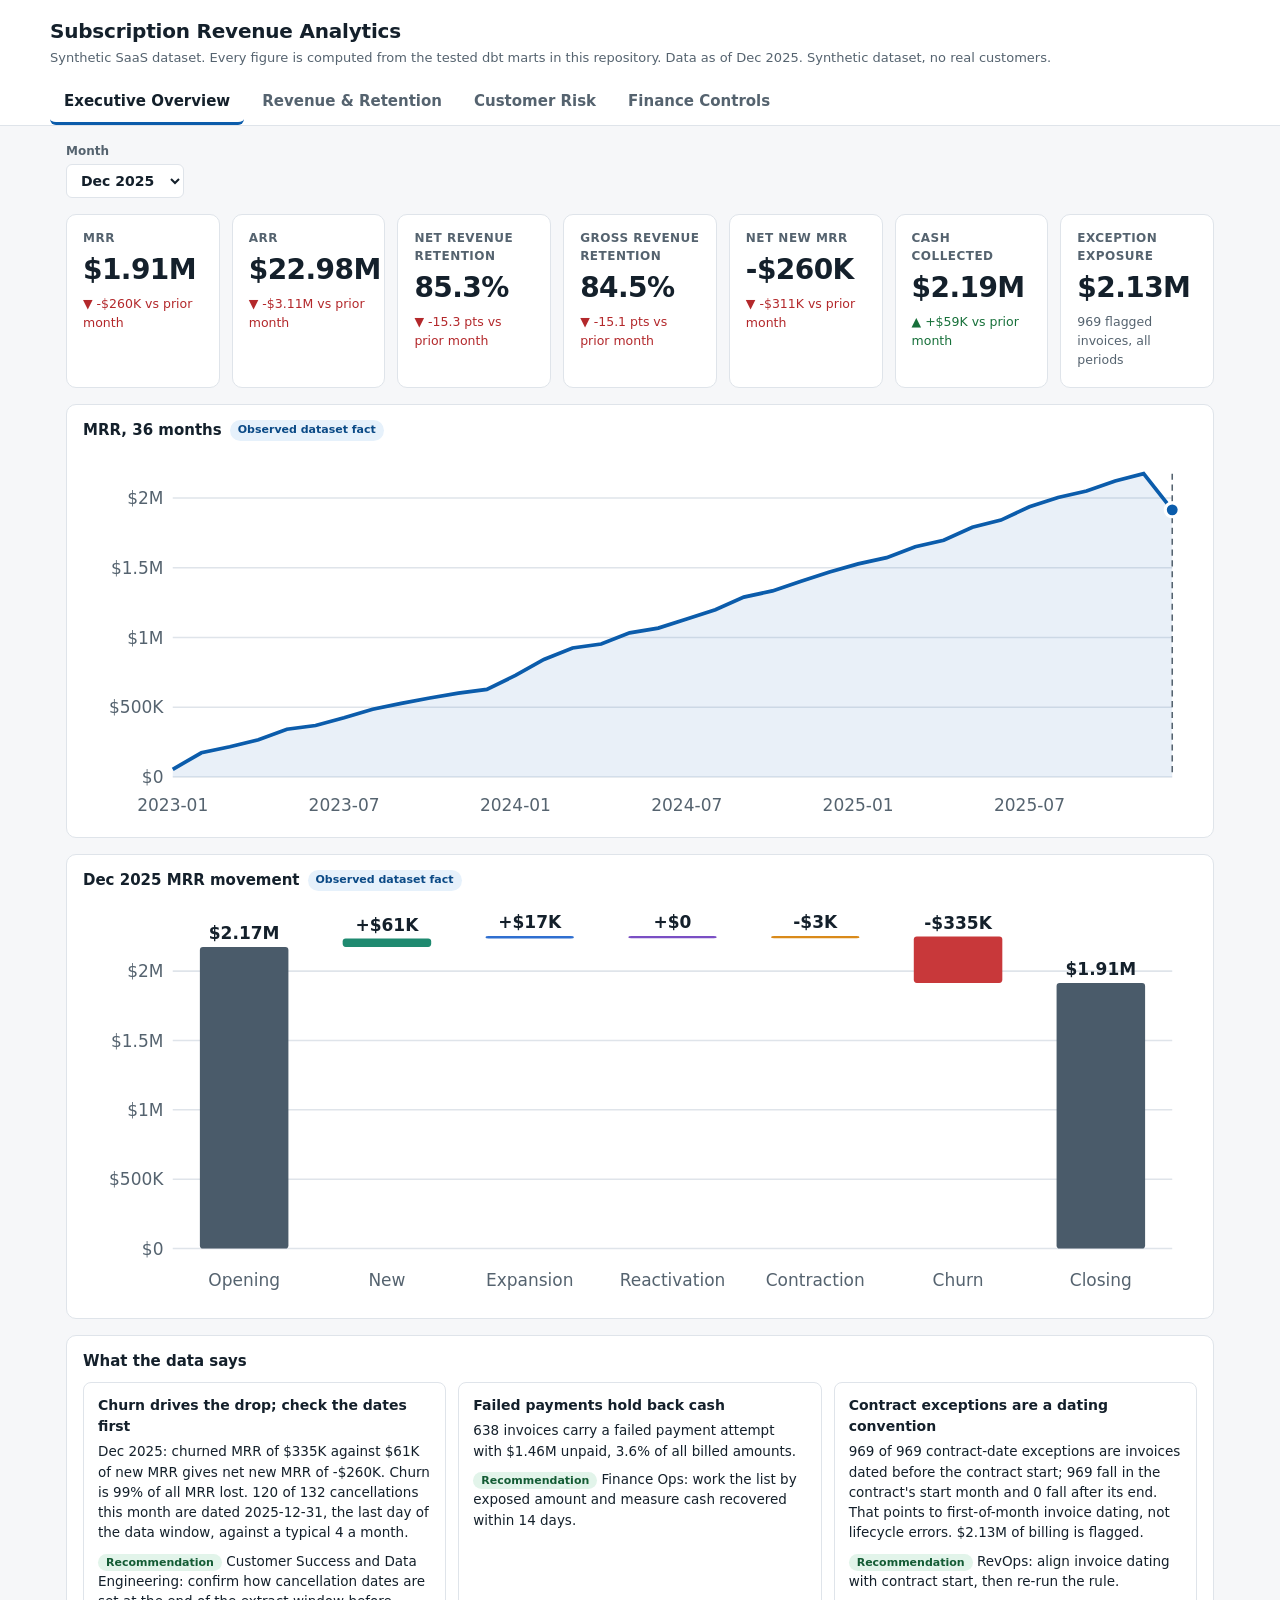
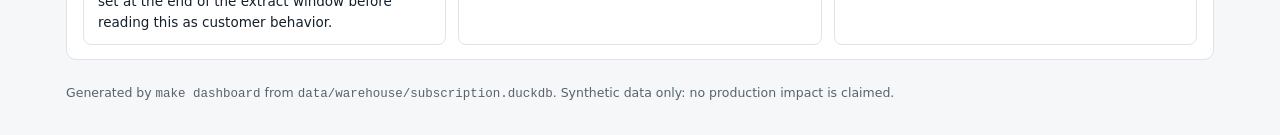
==== dashboard/index.html @ 6f4842e0 "Portfolio upgrade: verified dashboard, Excel workbook, typing, tests, README - Four-page offline das" ====
<!doctype html>
<html lang="en">
<head>
<meta charset="utf-8">
<meta name="viewport" content="width=device-width, initial-scale=1">
<title>Subscription Revenue Analytics Dashboard</title>
<meta name="description" content="Four-page revenue, retention, customer-risk and finance-controls dashboard built from tested dbt marts on a synthetic SaaS dataset.">
<style>:root {
  --bg: #f6f7f9; --panel: #ffffff; --ink: #14202b; --muted: #55636f; --line: #dfe4ea; --accent: #0b5cab;
  --c-new: #1f8a70; --c-exp: #2f6fd0; --c-react: #7a4fc4; --c-con: #d98a1a; --c-churn: #c8383a;
  --c-total: #4a5b6a; --c-heat: #0b5cab; --ok: #17703a; --bad: #b3282b;
  --fact-bg: #e6f1fb; --fact-fg: #0b4a86; --model-bg: #efe8fa; --model-fg: #4f2d94;
  --scn-bg: #fdf1dc; --scn-fg: #7a4b00; --rec-bg: #e2f4ea; --rec-fg: #135b34;
}
@media (prefers-color-scheme: dark) {
  :root:not([data-theme="light"]):not([data-theme="dark"]) {
    --bg: #0f151b; --panel: #172029; --ink: #e8eef4; --muted: #9fb0bf; --line: #2a3745; --accent: #6fb1f2;
    --c-new: #45c2a0; --c-exp: #6ea2f5; --c-react: #a98be6; --c-con: #f0b24f; --c-churn: #f2706f;
    --c-total: #8ea3b5; --c-heat: #6fb1f2; --ok: #55d08a; --bad: #ff8583;
    --fact-bg: #16324d; --fact-fg: #9cccf7; --model-bg: #2a2143; --model-fg: #c9b6f5;
    --scn-bg: #3b2e14; --scn-fg: #f3cf8a; --rec-bg: #163a29; --rec-fg: #93dfb4;
  }
}
:root[data-theme="dark"] {
    --bg: #0f151b; --panel: #172029; --ink: #e8eef4; --muted: #9fb0bf; --line: #2a3745; --accent: #6fb1f2;
    --c-new: #45c2a0; --c-exp: #6ea2f5; --c-react: #a98be6; --c-con: #f0b24f; --c-churn: #f2706f;
    --c-total: #8ea3b5; --c-heat: #6fb1f2; --ok: #55d08a; --bad: #ff8583;
    --fact-bg: #16324d; --fact-fg: #9cccf7; --model-bg: #2a2143; --model-fg: #c9b6f5;
    --scn-bg: #3b2e14; --scn-fg: #f3cf8a; --rec-bg: #163a29; --rec-fg: #93dfb4;
  }
* { box-sizing: border-box; }
html { color-scheme: light dark; }
body { margin: 0; background: var(--bg); color: var(--ink); font: 15px/1.5 system-ui, -apple-system, "Segoe UI", Roboto, sans-serif; }
header { background: var(--panel); border-bottom: 1px solid var(--line); padding: 16px 16px 0; }
.wrap { max-width: 1180px; margin: 0 auto; }
h1 { font-size: 20px; margin: 0 0 2px; letter-spacing: -0.01em; }
.sub { color: var(--muted); margin: 0 0 12px; font-size: 13px; }
[role="tablist"] { display: flex; gap: 4px; overflow-x: auto; }
[role="tab"] { border: 0; background: none; color: var(--muted); padding: 10px 14px; font: inherit; font-weight: 600; cursor: pointer; border-bottom: 3px solid transparent; white-space: nowrap; }
[role="tab"][aria-selected="true"] { color: var(--ink); border-bottom-color: var(--accent); }
[role="tab"]:hover { color: var(--ink); }
main { padding: 16px; max-width: 1180px; margin: 0 auto; display: grid; grid-template-columns: repeat(2, minmax(0, 1fr)); gap: 16px; align-items: start; }
main > .controls, main > .cards, main > .scope, main > .wide, main > .empty { grid-column: 1 / -1; }
.controls { display: flex; flex-wrap: wrap; gap: 12px 16px; align-items: end; }
label { display: flex; flex-direction: column; gap: 4px; font-size: 12px; font-weight: 600; color: var(--muted); }
select, input[type="search"], button { font: inherit; font-size: 14px; color: var(--ink); background: var(--panel); border: 1px solid var(--line); border-radius: 6px; padding: 7px 10px; }
button { cursor: pointer; }
button:disabled { opacity: 0.45; cursor: default; }
:focus-visible { outline: 3px solid var(--accent); outline-offset: 2px; }
.cards { display: grid; grid-template-columns: repeat(auto-fit, minmax(150px, 1fr)); gap: 12px; }
.card, .panel { background: var(--panel); border: 1px solid var(--line); border-radius: 10px; padding: 14px 16px; }
.card-label { font-size: 12px; font-weight: 600; color: var(--muted); text-transform: uppercase; letter-spacing: 0.04em; }
.card-value { font-size: 28px; font-weight: 700; letter-spacing: -0.02em; margin: 2px 0; }
.card-sub, .note, .scope { color: var(--muted); font-size: 12.5px; margin: 4px 0; }
.delta.up { color: var(--ok); } .delta.down { color: var(--bad); } .delta { font-size: 12.5px; }
.panel h2 { font-size: 15px; margin: 0 0 10px; display: flex; gap: 8px; align-items: center; flex-wrap: wrap; }
.tag { font-size: 11px; font-weight: 700; padding: 2px 8px; border-radius: 999px; white-space: nowrap; }
.tag-fact { background: var(--fact-bg); color: var(--fact-fg); } .tag-model { background: var(--model-bg); color: var(--model-fg); }
.tag-scenario { background: var(--scn-bg); color: var(--scn-fg); } .tag-rec { background: var(--rec-bg); color: var(--rec-fg); }
.chart { width: 100%; height: auto; display: block; }
.grid { stroke: var(--line); stroke-width: 1; } .axis { fill: var(--muted); font-size: 11px; } .barlabel { fill: var(--ink); font-size: 11px; font-weight: 600; }
.line { fill: none; stroke: var(--accent); stroke-width: 2.4; } .area { fill: var(--accent); opacity: 0.09; } .marker { stroke: var(--muted); stroke-dasharray: 4 3; }
.dot { fill: var(--accent); stroke: var(--panel); stroke-width: 2; } .hit { fill: transparent; } .zero { stroke: var(--ink); stroke-width: 1; }
.band { fill: var(--accent); opacity: 0.1; } .diag { stroke: var(--muted); stroke-dasharray: 5 4; } .cal { fill: var(--c-model, var(--accent)); stroke: var(--panel); stroke-width: 1.5; }
.legend { display: flex; flex-wrap: wrap; gap: 6px 16px; font-size: 12.5px; color: var(--muted); margin-top: 6px; }
.legend i { display: inline-block; width: 11px; height: 11px; border-radius: 2px; margin-right: 6px; vertical-align: -1px; }
.callouts { display: grid; grid-template-columns: repeat(auto-fit, minmax(240px, 1fr)); gap: 12px; }
.callout { border: 1px solid var(--line); border-radius: 8px; padding: 12px 14px; font-size: 13.5px; } .callout h3 { margin: 0 0 4px; font-size: 14px; } .callout p { margin: 0 0 8px; }
.table-wrap { overflow-x: auto; }
table { border-collapse: collapse; width: 100%; font-size: 13px; }
th, td { padding: 7px 10px; border-bottom: 1px solid var(--line); text-align: left; white-space: nowrap; }
th { font-size: 12px; color: var(--muted); font-weight: 600; } .num { text-align: right; font-variant-numeric: tabular-nums; }
.link { background: none; border: 0; padding: 0; color: var(--accent); text-decoration: underline; cursor: pointer; font-size: inherit; }
.seg { display: inline-flex; gap: 4px; } .pill { padding: 3px 10px; border-radius: 999px; font-size: 12px; } .pill.on { background: var(--accent); color: var(--panel); border-color: var(--accent); }
.pager { display: flex; gap: 12px; align-items: center; margin-top: 10px; font-size: 13px; color: var(--muted); }
.ok { color: var(--ok); font-weight: 600; } .bad { color: var(--bad); font-weight: 600; }
.empty { padding: 28px; text-align: center; color: var(--muted); border: 1px dashed var(--line); border-radius: 10px; }
.range { min-width: 240px; } .range input { width: 100%; }
.drawer { position: fixed; inset: 0; background: rgba(10, 15, 20, 0.5); display: flex; justify-content: flex-end; z-index: 10; }
.drawer-body { width: min(460px, 100%); background: var(--panel); padding: 20px; overflow-y: auto; }
.drawer dl { display: grid; grid-template-columns: 1fr 1.2fr; gap: 6px 12px; font-size: 13px; } .drawer dt { color: var(--muted); } .drawer dd { margin: 0; font-variant-numeric: tabular-nums; }
.close { float: right; }
footer { max-width: 1180px; margin: 0 auto; padding: 8px 16px 32px; color: var(--muted); font-size: 12.5px; }
@media (max-width: 760px) { main { grid-template-columns: minmax(0, 1fr); padding: 12px 16px; } .card-value { font-size: 24px; } }
:root[data-theme="light"] { color-scheme: light; }
:root[data-theme="dark"] { color-scheme: dark; }
</style>
</head>
<body>
<header><div class="wrap">
  <h1>Subscription Revenue Analytics</h1>
  <p class="sub">Synthetic SaaS dataset. Every figure is computed from the tested dbt marts in this repository. <span id="status"></span></p>
  <div id="tabs" role="tablist" aria-label="Dashboard pages"></div>
</div></header>
<main id="view" role="tabpanel"></main>
<footer>Generated by <code>make dashboard</code> from <code>data/warehouse/subscription.duckdb</code>. Synthetic data only: no production impact is claimed.</footer>
<script>window.PAYLOAD = {"meta":{"synthetic":true,"months":["2023-01","2023-02","2023-03","2023-04","2023-05","2023-06","2023-07","2023-08","2023-09","2023-10","2023-11","2023-12","2024-01","2024-02","2024-03","2024-04","2024-05","2024-06","2024-07","2024-08","2024-09","2024-10","2024-11","2024-12","2025-01","2025-02","2025-03","2025-04","2025-05","2025-06","2025-07","2025-08","2025-09","2025-10","2025-11","2025-12"],"latest_month":"2025-12","source_invoices":17348,"cancellation_boundary":{"last_day":"2025-12-31","month_cancellations":132,"last_day_cancellations":120,"typical_month_cancellations":4.0},"risk_model":"logistic_regression","risk_threshold":0.04,"model_metrics":{"roc_auc":0.6329811086454105,"pr_auc":0.030602205661350516,"brier_score":0.01861282135010519},"economics":{"contact_cost":35.0,"retained_margin":6000.0,"success_rate":0.18},"split":{"train_end":"2024-06-30","calibration_end":"2024-12-31","test_rows":3057,"calibration_rows":1587}},"kpi":[{"ym":"2023-01","opening_mrr":0.0,"new_mrr":54743.25,"expansion_mrr":0.0,"contraction_mrr":0.0,"churned_mrr":0.0,"reactivation_mrr":0.0,"net_new_mrr":54743.25,"closing_mrr":54743.25,"arr":656919.0,"grr":null,"nrr":null,"reconciliation_difference":0.0},{"ym":"2023-02","opening_mrr":54743.25,"new_mrr":118635.15,"expansion_mrr":0.0,"contraction_mrr":0.0,"churned_mrr":0.0,"reactivation_mrr":0.0,"net_new_mrr":118635.15,"closing_mrr":173378.4,"arr":2080540.8,"grr":1.0,"nrr":1.0,"reconciliation_difference":0.0},{"ym":"2023-03","opening_mrr":173378.4,"new_mrr":47009.6,"expansion_mrr":3095.61,"contraction_mrr":6816.75,"churned_mrr":0.0,"reactivation_mrr":0.0,"net_new_mrr":43288.46,"closing_mrr":216666.86,"arr":2600002.32,"grr":0.960683,"nrr":0.978537,"reconciliation_difference":0.0},{"ym":"2023-04","opening_mrr":216666.86,"new_mrr":50077.45,"expansion_mrr":411.12,"contraction_mrr":395.0,"churned_mrr":0.0,"reactivation_mrr":0.0,"net_new_mrr":50093.57,"closing_mrr":266760.43,"arr":3201125.16,"grr":0.998177,"nrr":1.000074,"reconciliation_difference":0.0},{"ym":"2023-05","opening_mrr":266760.43,"new_mrr":72664.85,"expansion_mrr":3078.61,"contraction_mrr":419.69,"churned_mrr":0.0,"reactivation_mrr":0.0,"net_new_mrr":75323.77,"closing_mrr":342084.2,"arr":4105010.4,"grr":0.998427,"nrr":1.009967,"reconciliation_difference":0.0},{"ym":"2023-06","opening_mrr":342084.2,"new_mrr":27209.25,"expansion_mrr":2553.51,"contraction_mrr":3006.3,"churned_mrr":0.0,"reactivation_mrr":0.0,"net_new_mrr":26756.46,"closing_mrr":368840.66,"arr":4426087.92,"grr":0.991212,"nrr":0.998676,"reconciliation_difference":0.0},{"ym":"2023-07","opening_mrr":368840.66,"new_mrr":52774.5,"expansion_mrr":2057.82,"contraction_mrr":140.4,"churned_mrr":0.0,"reactivation_mrr":0.0,"net_new_mrr":54691.92,"closing_mrr":423532.58,"arr":5082390.96,"grr":0.999619,"nrr":1.005199,"reconciliation_difference":0.0},{"ym":"2023-08","opening_mrr":423532.58,"new_mrr":56215.35,"expansion_mrr":5783.11,"contraction_mrr":429.35,"churned_mrr":0.0,"reactivation_mrr":0.0,"net_new_mrr":61569.11,"closing_mrr":485101.69,"arr":5821220.28,"grr":0.998986,"nrr":1.012641,"reconciliation_difference":0.0},{"ym":"2023-09","opening_mrr":485101.69,"new_mrr":35537.1,"expansion_mrr":7827.86,"contraction_mrr":1142.74,"churned_mrr":0.0,"reactivation_mrr":0.0,"net_new_mrr":42222.22,"closing_mrr":527323.91,"arr":6327886.92,"grr":0.997644,"nrr":1.013781,"reconciliation_difference":0.0},{"ym":"2023-10","opening_mrr":527323.91,"new_mrr":47480.75,"expansion_mrr":1951.58,"contraction_mrr":1425.56,"churned_mrr":9650.25,"reactivation_mrr":0.0,"net_new_mrr":38356.52,"closing_mrr":565680.43,"arr":6788165.16,"grr":0.978996,"nrr":0.982697,"reconciliation_difference":0.0},{"ym":"2023-11","opening_mrr":565680.43,"new_mrr":30726.1,"expansion_mrr":6587.46,"contraction_mrr":543.2,"churned_mrr":1317.05,"reactivation_mrr":0.0,"net_new_mrr":35453.31,"closing_mrr":601133.74,"arr":7213604.88,"grr":0.996711,"nrr":1.008357,"reconciliation_difference":0.0},{"ym":"2023-12","opening_mrr":601133.74,"new_mrr":31257.35,"expansion_mrr":2411.9,"contraction_mrr":6253.41,"churned_mrr":1069.46,"reactivation_mrr":0.0,"net_new_mrr":26346.38,"closing_mrr":627480.12,"arr":7529761.44,"grr":0.987818,"nrr":0.99183,"reconciliation_difference":0.0},{"ym":"2024-01","opening_mrr":627480.12,"new_mrr":93401.1,"expansion_mrr":8787.75,"contraction_mrr":1363.3,"churned_mrr":312.0,"reactivation_mrr":0.0,"net_new_mrr":100513.55,"closing_mrr":727993.67,"arr":8735924.04,"grr":0.99733,"nrr":1.011335,"reconciliation_difference":0.0},{"ym":"2024-02","opening_mrr":727993.67,"new_mrr":107864.25,"expansion_mrr":19056.18,"contraction_mrr":1274.28,"churned_mrr":11658.79,"reactivation_mrr":0.0,"net_new_mrr":113987.36,"closing_mrr":841981.03,"arr":10103772.36,"grr":0.982235,"nrr":1.008411,"reconciliation_difference":0.0},{"ym":"2024-03","opening_mrr":841981.03,"new_mrr":69258.75,"expansion_mrr":15330.56,"contraction_mrr":796.0,"churned_mrr":1477.3,"reactivation_mrr":0.0,"net_new_mrr":82316.01,"closing_mrr":924297.04,"arr":11091564.48,"grr":0.9973,"nrr":1.015508,"reconciliation_difference":0.0},{"ym":"2024-04","opening_mrr":924297.04,"new_mrr":33936.8,"expansion_mrr":5425.44,"contraction_mrr":355.87,"churned_mrr":10812.28,"reactivation_mrr":0.0,"net_new_mrr":28194.09,"closing_mrr":952491.13,"arr":11429893.56,"grr":0.987917,"nrr":0.993787,"reconciliation_difference":0.0},{"ym":"2024-05","opening_mrr":952491.13,"new_mrr":77610.7,"expansion_mrr":10429.95,"contraction_mrr":5574.14,"churned_mrr":2004.18,"reactivation_mrr":0.0,"net_new_mrr":80462.33,"closing_mrr":1032953.46,"arr":12395441.52,"grr":0.992044,"nrr":1.002994,"reconciliation_difference":0.0},{"ym":"2024-06","opening_mrr":1032953.46,"new_mrr":37197.75,"expansion_mrr":11741.02,"contraction_mrr":3628.45,"churned_mrr":11506.36,"reactivation_mrr":0.0,"net_new_mrr":33803.96,"closing_mrr":1066757.42,"arr":12801089.04,"grr":0.985348,"nrr":0.996714,"reconciliation_difference":0.0},{"ym":"2024-07","opening_mrr":1066757.42,"new_mrr":52267.5,"expansion_mrr":17411.98,"contraction_mrr":1126.49,"churned_mrr":3535.28,"reactivation_mrr":0.0,"net_new_mrr":65017.71,"closing_mrr":1131775.13,"arr":13581301.56,"grr":0.99563,"nrr":1.011952,"reconciliation_difference":0.0},{"ym":"2024-08","opening_mrr":1131775.13,"new_mrr":60384.9,"expansion_mrr":13292.52,"contraction_mrr":3230.4,"churned_mrr":3472.04,"reactivation_mrr":0.0,"net_new_mrr":66974.98,"closing_mrr":1198750.11,"arr":14385001.32,"grr":0.994078,"nrr":1.005823,"reconciliation_difference":0.0},{"ym":"2024-09","opening_mrr":1198750.11,"new_mrr":98271.45,"expansion_mrr":10149.75,"contraction_mrr":888.02,"churned_mrr":16981.0,"reactivation_mrr":0.0,"net_new_mrr":90552.18,"closing_mrr":1289302.29,"arr":15471627.48,"grr":0.985094,"nrr":0.993561,"reconciliation_difference":0.0},{"ym":"2024-10","opening_mrr":1289302.29,"new_mrr":58308.4,"expansion_mrr":6260.31,"contraction_mrr":9908.58,"churned_mrr":10929.55,"reactivation_mrr":0.0,"net_new_mrr":43730.58,"closing_mrr":1333032.87,"arr":15996394.44,"grr":0.983838,"nrr":0.988693,"reconciliation_difference":0.0},{"ym":"2024-11","opening_mrr":1333032.87,"new_mrr":82906.15,"expansion_mrr":13303.77,"contraction_mrr":9213.88,"churned_mrr":17293.67,"reactivation_mrr":0.0,"net_new_mrr":69702.37,"closing_mrr":1402735.24,"arr":16832822.88,"grr":0.980115,"nrr":0.990095,"reconciliation_difference":0.0},{"ym":"2024-12","opening_mrr":1402735.24,"new_mrr":80551.55,"expansion_mrr":16453.11,"contraction_mrr":5875.23,"churned_mrr":25265.93,"reactivation_mrr":0.0,"net_new_mrr":65863.5,"closing_mrr":1468598.74,"arr":17623184.88,"grr":0.9778,"nrr":0.989529,"reconciliation_difference":0.0},{"ym":"2025-01","opening_mrr":1468598.74,"new_mrr":56336.2,"expansion_mrr":15162.06,"contraction_mrr":6679.55,"churned_mrr":5658.81,"reactivation_mrr":0.0,"net_new_mrr":59159.9,"closing_mrr":1527758.64,"arr":18333103.68,"grr":0.991599,"nrr":1.001923,"reconciliation_difference":0.0},{"ym":"2025-02","opening_mrr":1527758.64,"new_mrr":34956.05,"expansion_mrr":18253.12,"contraction_mrr":6950.77,"churned_mrr":2561.94,"reactivation_mrr":0.0,"net_new_mrr":43696.46,"closing_mrr":1571455.1,"arr":18857461.2,"grr":0.993773,"nrr":1.005721,"reconciliation_difference":0.0},{"ym":"2025-03","opening_mrr":1571455.1,"new_mrr":65008.8,"expansion_mrr":22016.02,"contraction_mrr":389.48,"churned_mrr":7630.73,"reactivation_mrr":0.0,"net_new_mrr":79004.61,"closing_mrr":1650459.71,"arr":19805516.52,"grr":0.994896,"nrr":1.008906,"reconciliation_difference":0.0},{"ym":"2025-04","opening_mrr":1650459.71,"new_mrr":51228.8,"expansion_mrr":13987.79,"contraction_mrr":14845.24,"churned_mrr":3710.22,"reactivation_mrr":0.0,"net_new_mrr":46661.13,"closing_mrr":1697120.84,"arr":20365450.08,"grr":0.988757,"nrr":0.997232,"reconciliation_difference":0.0},{"ym":"2025-05","opening_mrr":1697120.84,"new_mrr":90603.95,"expansion_mrr":11788.6,"contraction_mrr":4723.7,"churned_mrr":4473.86,"reactivation_mrr":0.0,"net_new_mrr":93194.99,"closing_mrr":1790315.83,"arr":21483789.96,"grr":0.99458,"nrr":1.001527,"reconciliation_difference":0.0},{"ym":"2025-06","opening_mrr":1790315.83,"new_mrr":80773.95,"expansion_mrr":13472.49,"contraction_mrr":2178.82,"churned_mrr":40862.45,"reactivation_mrr":0.0,"net_new_mrr":51205.17,"closing_mrr":1841521.0,"arr":22098252.0,"grr":0.975959,"nrr":0.983484,"reconciliation_difference":0.0},{"ym":"2025-07","opening_mrr":1841521.0,"new_mrr":91799.65,"expansion_mrr":12988.37,"contraction_mrr":5707.25,"churned_mrr":3530.74,"reactivation_mrr":0.0,"net_new_mrr":95550.03,"closing_mrr":1937071.03,"arr":23244852.36,"grr":0.994984,"nrr":1.002037,"reconciliation_difference":0.0},{"ym":"2025-08","opening_mrr":1937071.03,"new_mrr":54725.8,"expansion_mrr":18212.0,"contraction_mrr":4724.89,"churned_mrr":1506.9,"reactivation_mrr":0.0,"net_new_mrr":66706.01,"closing_mrr":2003777.04,"arr":24045324.48,"grr":0.996783,"nrr":1.006185,"reconciliation_difference":0.0},{"ym":"2025-09","opening_mrr":2003777.04,"new_mrr":43936.7,"expansion_mrr":14514.91,"contraction_mrr":7561.27,"churned_mrr":4160.51,"reactivation_mrr":0.0,"net_new_mrr":46729.83,"closing_mrr":2050506.87,"arr":24606082.44,"grr":0.99415,"nrr":1.001394,"reconciliation_difference":0.0},{"ym":"2025-10","opening_mrr":2050506.87,"new_mrr":62841.65,"expansion_mrr":27349.2,"contraction_mrr":10481.03,"churned_mrr":7601.64,"reactivation_mrr":0.0,"net_new_mrr":72108.18,"closing_mrr":2122615.05,"arr":25471380.6,"grr":0.991181,"nrr":1.004519,"reconciliation_difference":0.0},{"ym":"2025-11","opening_mrr":2122615.05,"new_mrr":39922.55,"expansion_mrr":21904.89,"contraction_mrr":7527.96,"churned_mrr":2597.89,"reactivation_mrr":0.0,"net_new_mrr":51701.59,"closing_mrr":2174316.64,"arr":26091799.68,"grr":0.99523,"nrr":1.005549,"reconciliation_difference":0.0},{"ym":"2025-12","opening_mrr":2174316.64,"new_mrr":61123.55,"expansion_mrr":17342.09,"contraction_mrr":2929.51,"churned_mrr":335100.15,"reactivation_mrr":0.0,"net_new_mrr":-259564.02,"closing_mrr":1914752.62,"arr":22977031.44,"grr":0.844535,"nrr":0.852511,"reconciliation_difference":0.0}],"movement":{"segments":["enterprise","mid-market","smb"],"plans":["Enterprise","Growth","Starter"],"products":["Core Analytics","Data Connect","Workflow Automation"],"customers":[["C000001","Synthetic Account 1","smb","North America"],["C000003","Synthetic Account 3","mid-market","Europe"],["C000004","Synthetic Account 4","smb","Europe"],["C000005","Synthetic Account 5","mid-market","North America"],["C000006","Synthetic Account 6","smb","APAC"],["C000008","Synthetic Account 8","smb","North America"],["C000009","Synthetic Account 9","smb","North America"],["C000010","Synthetic Account 10","smb","North America"],["C000013","Synthetic Account 13","smb","APAC"],["C000014","Synthetic Account 14","smb","North America"],["C000015","Synthetic Account 15","smb","APAC"],["C000016","Synthetic Account 16","mid-market","North America"],["C000017","Synthetic Account 17","smb","North America"],["C000018","Synthetic Account 18","mid-market","North America"],["C000019","Synthetic Account 19","smb","North America"],["C000020","Synthetic Account 20","smb","North America"],["C000021","Synthetic Account 21","enterprise","Europe"],["C000022","Synthetic Account 22","mid-market","Europe"],["C000023","Synthetic Account 23","smb","North America"],["C000024","Synthetic Account 24","smb","North America"],["C000025","Synthetic Account 25","smb","North America"],["C000026","Synthetic Account 26","smb","North America"],["C000027","Synthetic Account 27","mid-market","North America"],["C000028","Synthetic Account 28","mid-market","North America"],["C000029","Synthetic Account 29","smb","North America"],["C000030","Synthetic Account 30","smb","North America"],["C000031","Synthetic Account 31","enterprise","North America"],["C000032","Synthetic Account 32","mid-market","North America"],["C000033","Synthetic Account 33","smb","North America"],["C000034","Synthetic Account 34","smb","Europe"],["C000035","Synthetic Account 35","smb","North America"],["C000037","Synthetic Account 37","smb","North America"],["C000038","Synthetic Account 38","enterprise","Europe"],["C000039","Synthetic Account 39","smb","Europe"],["C000040","Synthetic Account 40","smb","Europe"],["C000041","Synthetic Account 41","mid-market","Europe"],["C000042","Synthetic Account 42","smb","Europe"],["C000043","Synthetic Account 43","mid-market","Europe"],["C000044","Synthetic Account 44","mid-market","APAC"],["C000046","Synthetic Account 46","enterprise","North America"],["C000047","Synthetic Account 47","mid-market","North America"],["C000048","Synthetic Account 48","smb","North America"],["C000049","Synthetic Account 49","smb","North America"],["C000050","Synthetic Account 50","mid-market","North America"],["C000051","Synthetic Account 51","enterprise","North America"],["C000052","Synthetic Account 52","mid-market","North America"],["C000053","Synthetic Account 53","mid-market","North America"],["C000054","Synthetic Account 54","enterprise","Europe"],["C000056","Synthetic Account 56","smb","Europe"],["C000058","Synthetic Account 58","mid-market","North America"],["C000059","Synthetic Account 59","smb","Europe"],["C000060","Synthetic Account 60","smb","North America"],["C000061","Synthetic Account 61","mid-market","Europe"],["C000063","Synthetic Account 63","mid-market","North America"],["C000064","Synthetic Account 64","enterprise","North America"],["C000066","Synthetic Account 66","mid-market","North America"],["C000068","Synthetic Account 68","smb","Europe"],["C000069","Synthetic Account 69","smb","North America"],["C000070","Synthetic Account 70","smb","APAC"],["C000071","Synthetic Account 71","smb","APAC"],["C000072","Synthetic Account 72","smb","North America"],["C000073","Synthetic Account 73","mid-market","North America"],["C000074","Synthetic Account 74","smb","APAC"],["C000075","Synthetic Account 75","mid-market","Europe"],["C000077","Synthetic Account 77","mid-market","APAC"],["C000078","Synthetic Account 78","mid-market","North America"],["C000079","Synthetic Account 79","mid-market","APAC"],["C000080","Synthetic Account 80","smb","North America"],["C000081","Synthetic Account 81","enterprise","North America"],["C000082","Synthetic Account 82","mid-market","North America"],["C000083","Synthetic Account 83","mid-market","APAC"],["C000084","Synthetic Account 84","mid-market","North America"],["C000085","Synthetic Account 85","mid-market","North America"],["C000086","Synthetic Account 86","mid-market","Europe"],["C000087","Synthetic Account 87","smb","Europe"],["C000088","Synthetic Account 88","enterprise","Europe"],["C000090","Synthetic Account 90","enterprise","North America"],["C000091","Synthetic Account 91","smb","Europe"],["C000092","Synthetic Account 92","mid-market","Europe"],["C000093","Synthetic Account 93","smb","North America"],["C000094","Synthetic Account 94","smb","Europe"],["C000095","Synthetic Account 95","mid-market","North America"],["C000097","Synthetic Account 97","smb","North America"],["C000098","Synthetic Account 98","enterprise","North America"],["C000099","Synthetic Account 99","enterprise","APAC"],["C000100","Synthetic Account 100","enterprise","North America"],["C000101","Synthetic Account 101","smb","APAC"],["C000102","Synthetic Account 102","enterprise","Europe"],["C000104","Synthetic Account 104","mid-market","APAC"],["C000105","Synthetic Account 105","enterprise","Europe"],["C000106","Synthetic Account 106","mid-market","North America"],["C000107","Synthetic Account 107","mid-market","North America"],["C000108","Synthetic Account 108","smb","North America"],["C000109","Synthetic Account 109","enterprise","North America"],["C000110","Synthetic Account 110","smb","North America"],["C000111","Synthetic Account 111","smb","North America"],["C000112","Synthetic Account 112","enterprise","North America"],["C000113","Synthetic Account 113","mid-market","North America"],["C000114","Synthetic Account 114","smb","North America"],["C000115","Synthetic Account 115","smb","Europe"],["C000116","Synthetic Account 116","smb","Europe"],["C000117","Synthetic Account 117","smb","North America"],["C000118","Synthetic Account 118","enterprise","Europe"],["C000119","Synthetic Account 119","smb","Europe"],["C000121","Synthetic Account 121","mid-market","Europe"],["C000122","Synthetic Account 122","smb","North America"],["C000123","Synthetic Account 123","smb","North America"],["C000124","Synthetic Account 124","enterprise","North America"],["C000125","Synthetic Account 125","mid-market","North America"],["C000130","Synthetic Account 130","smb","APAC"],["C000131","Synthetic Account 131","smb","Europe"],["C000132","Synthetic Account 132","smb","North America"],["C000133","Synthetic Account 133","mid-market","North America"],["C000136","Synthetic Account 136","smb","APAC"],["C000137","Synthetic Account 137","enterprise","Europe"],["C000138","Synthetic Account 138","mid-market","North America"],["C000139","Synthetic Account 139","smb","Europe"],["C000140","Synthetic Account 140","smb","North America"],["C000142","Synthetic Account 142","smb","North America"],["C000143","Synthetic Account 143","smb","Europe"],["C000145","Synthetic Account 145","smb","North America"],["C000146","Synthetic Account 146","smb","Europe"],["C000147","Synthetic Account 147","mid-market","North America"],["C000148","Synthetic Account 148","enterprise","North America"],["C000149","Synthetic Account 149","enterprise","North America"],["C000150","Synthetic Account 150","mid-market","North America"],["C000151","Synthetic Account 151","smb","North America"],["C000152","Synthetic Account 152","mid-market","Europe"],["C000153","Synthetic Account 153","smb","North America"],["C000154","Synthetic Account 154","smb","North America"],["C000155","Synthetic Account 155","mid-market","Europe"],["C000156","Synthetic Account 156","smb","APAC"],["C000157","Synthetic Account 157","mid-market","North America"],["C000159","Synthetic Account 159","smb","North America"],["C000160","Synthetic Account 160","mid-market","North America"],["C000161","Synthetic Account 161","smb","Europe"],["C000163","Synthetic Account 163","enterprise","North America"],["C000164","Synthetic Account 164","enterprise","Europe"],["C000166","Synthetic Account 166","enterprise","North America"],["C000167","Synthetic Account 167","mid-market","North America"],["C000168","Synthetic Account 168","mid-market","North America"],["C000169","Synthetic Account 169","mid-market","North America"],["C000170","Synthetic Account 170","mid-market","Europe"],["C000171","Synthetic Account 171","mid-market","North America"],["C000173","Synthetic Account 173","mid-market","North America"],["C000174","Synthetic Account 174","mid-market","North America"],["C000176","Synthetic Account 176","smb","North America"],["C000177","Synthetic Account 177","enterprise","Europe"],["C000178","Synthetic Account 178","smb","APAC"],["C000179","Synthetic Account 179","mid-market","North America"],["C000181","Synthetic Account 181","mid-market","North America"],["C000182","Synthetic Account 182","smb","North America"],["C000183","Synthetic Account 183","mid-market","Europe"],["C000185","Synthetic Account 185","mid-market","APAC"],["C000186","Synthetic Account 186","smb","Europe"],["C000187","Synthetic Account 187","smb","North America"],["C000189","Synthetic Account 189","smb","North America"],["C000191","Synthetic Account 191","smb","North America"],["C000192","Synthetic Account 192","enterprise","North America"],["C000193","Synthetic Account 193","smb","Europe"],["C000194","Synthetic Account 194","smb","North America"],["C000195","Synthetic Account 195","enterprise","North America"],["C000196","Synthetic Account 196","smb","North America"],["C000197","Synthetic Account 197","enterprise","Europe"],["C000198","Synthetic Account 198","smb","Europe"],["C000199","Synthetic Account 199","mid-market","North America"],["C000200","Synthetic Account 200","enterprise","North America"],["C000201","Synthetic Account 201","mid-market","Europe"],["C000202","Synthetic Account 202","mid-market","Europe"],["C000203","Synthetic Account 203","smb","North America"],["C000204","Synthetic Account 204","mid-market","Europe"],["C000205","Synthetic Account 205","enterprise","North America"],["C000206","Synthetic Account 206","smb","Europe"],["C000207","Synthetic Account 207","smb","Europe"],["C000208","Synthetic Account 208","mid-market","Europe"],["C000210","Synthetic Account 210","enterprise","North America"],["C000212","Synthetic Account 212","smb","Europe"],["C000213","Synthetic Account 213","mid-market","North America"],["C000215","Synthetic Account 215","smb","Europe"],["C000216","Synthetic Account 216","mid-market","North America"],["C000218","Synthetic Account 218","mid-market","North America"],["C000220","Synthetic Account 220","enterprise","Europe"],["C000221","Synthetic Account 221","mid-market","Europe"],["C000222","Synthetic Account 222","mid-market","North America"],["C000223","Synthetic Account 223","smb","Europe"],["C000224","Synthetic Account 224","smb","APAC"],["C000225","Synthetic Account 225","smb","North America"],["C000226","Synthetic Account 226","smb","North America"],["C000227","Synthetic Account 227","smb","APAC"],["C000228","Synthetic Account 228","smb","North America"],["C000229","Synthetic Account 229","mid-market","Europe"],["C000230","Synthetic Account 230","mid-market","Europe"],["C000232","Synthetic Account 232","smb","North America"],["C000234","Synthetic Account 234","smb","APAC"],["C000235","Synthetic Account 235","mid-market","APAC"],["C000237","Synthetic Account 237","smb","Europe"],["C000238","Synthetic Account 238","smb","North America"],["C000239","Synthetic Account 239","smb","North America"],["C000240","Synthetic Account 240","smb","North America"],["C000241","Synthetic Account 241","enterprise","Europe"],["C000242","Synthetic Account 242","smb","North America"],["C000243","Synthetic Account 243","mid-market","North America"],["C000244","Synthetic Account 244","smb","APAC"],["C000245","Synthetic Account 245","smb","North America"],["C000246","Synthetic Account 246","smb","North America"],["C000247","Synthetic Account 247","mid-market","North America"],["C000248","Synthetic Account 248","mid-market","North America"],["C000249","Synthetic Account 249","mid-market","North America"],["C000250","Synthetic Account 250","mid-market","APAC"],["C000251","Synthetic Account 251","smb","North America"],["C000252","Synthetic Account 252","mid-market","Europe"],["C000253","Synthetic Account 253","smb","North America"],["C000255","Synthetic Account 255","mid-market","Europe"],["C000256","Synthetic Account 256","smb","North America"],["C000259","Synthetic Account 259","smb","APAC"],["C000260","Synthetic Account 260","smb","North America"],["C000262","Synthetic Account 262","mid-market","North America"],["C000263","Synthetic Account 263","mid-market","North America"],["C000264","Synthetic Account 264","smb","Europe"],["C000266","Synthetic Account 266","smb","North America"],["C000267","Synthetic Account 267","smb","North America"],["C000269","Synthetic Account 269","smb","Europe"],["C000270","Synthetic Account 270","smb","North America"],["C000271","Synthetic Account 271","smb","North America"],["C000272","Synthetic Account 272","smb","Europe"],["C000274","Synthetic Account 274","smb","Europe"],["C000276","Synthetic Account 276","smb","North America"],["C000277","Synthetic Account 277","smb","North America"],["C000278","Synthetic Account 278","enterprise","North America"],["C000279","Synthetic Account 279","mid-market","North America"],["C000282","Synthetic Account 282","smb","North America"],["C000283","Synthetic Account 283","smb","North America"],["C000285","Synthetic Account 285","mid-market","North America"],["C000286","Synthetic Account 286","smb","North America"],["C000287","Synthetic Account 287","smb","APAC"],["C000288","Synthetic Account 288","enterprise","APAC"],["C000290","Synthetic Account 290","smb","Europe"],["C000291","Synthetic Account 291","smb","North America"],["C000292","Synthetic Account 292","mid-market","APAC"],["C000293","Synthetic Account 293","smb","North America"],["C000294","Synthetic Account 294","enterprise","North America"],["C000295","Synthetic Account 295","smb","APAC"],["C000297","Synthetic Account 297","smb","Europe"],["C000298","Synthetic Account 298","enterprise","Europe"],["C000299","Synthetic Account 299","smb","Europe"],["C000300","Synthetic Account 300","smb","North America"],["C000301","Synthetic Account 301","mid-market","Europe"],["C000303","Synthetic Account 303","smb","North America"],["C000304","Synthetic Account 304","smb","APAC"],["C000305","Synthetic Account 305","enterprise","Europe"],["C000307","Synthetic Account 307","mid-market","Europe"],["C000309","Synthetic Account 309","smb","Europe"],["C000310","Synthetic Account 310","enterprise","Europe"],["C000312","Synthetic Account 312","mid-market","APAC"],["C000313","Synthetic Account 313","enterprise","Europe"],["C000314","Synthetic Account 314","enterprise","APAC"],["C000315","Synthetic Account 315","smb","North America"],["C000317","Synthetic Account 317","mid-market","North America"],["C000318","Synthetic Account 318","mid-market","North America"],["C000319","Synthetic Account 319","mid-market","Europe"],["C000320","Synthetic Account 320","mid-market","North America"],["C000321","Synthetic Account 321","smb","APAC"],["C000322","Synthetic Account 322","smb","Europe"],["C000323","Synthetic Account 323","smb","Europe"],["C000324","Synthetic Account 324","smb","North America"],["C000325","Synthetic Account 325","smb","APAC"],["C000326","Synthetic Account 326","mid-market","North America"],["C000328","Synthetic Account 328","smb","North America"],["C000330","Synthetic Account 330","mid-market","North America"],["C000331","Synthetic Account 331","smb","North America"],["C000332","Synthetic Account 332","smb","APAC"],["C000334","Synthetic Account 334","mid-market","Europe"],["C000335","Synthetic Account 335","mid-market","Europe"],["C000337","Synthetic Account 337","mid-market","APAC"],["C000338","Synthetic Account 338","smb","North America"],["C000339","Synthetic Account 339","smb","North America"],["C000340","Synthetic Account 340","smb","North America"],["C000341","Synthetic Account 341","mid-market","North America"],["C000342","Synthetic Account 342","smb","North America"],["C000343","Synthetic Account 343","enterprise","Europe"],["C000344","Synthetic Account 344","enterprise","Europe"],["C000345","Synthetic Account 345","mid-market","North America"],["C000346","Synthetic Account 346","mid-market","Europe"],["C000347","Synthetic Account 347","smb","North America"],["C000348","Synthetic Account 348","smb","North America"],["C000349","Synthetic Account 349","smb","North America"],["C000350","Synthetic Account 350","mid-market","North America"],["C000351","Synthetic Account 351","smb","Europe"],["C000352","Synthetic Account 352","enterprise","North America"],["C000354","Synthetic Account 354","smb","Europe"],["C000355","Synthetic Account 355","smb","North America"],["C000356","Synthetic Account 356","smb","APAC"],["C000357","Synthetic Account 357","mid-market","Europe"],["C000358","Synthetic Account 358","mid-market","APAC"],["C000359","Synthetic Account 359","mid-market","North America"],["C000360","Synthetic Account 360","smb","APAC"],["C000361","Synthetic Account 361","mid-market","North America"],["C000362","Synthetic Account 362","smb","Europe"],["C000363","Synthetic Account 363","mid-market","Europe"],["C000364","Synthetic Account 364","smb","North America"],["C000365","Synthetic Account 365","mid-market","North America"],["C000366","Synthetic Account 366","smb","Europe"],["C000367","Synthetic Account 367","smb","North America"],["C000368","Synthetic Account 368","enterprise","North America"],["C000369","Synthetic Account 369","smb","APAC"],["C000370","Synthetic Account 370","mid-market","Europe"],["C000372","Synthetic Account 372","smb","APAC"],["C000373","Synthetic Account 373","enterprise","North America"],["C000375","Synthetic Account 375","mid-market","North America"],["C000377","Synthetic Account 377","mid-market","Europe"],["C000378","Synthetic Account 378","smb","North America"],["C000379","Synthetic Account 379","mid-market","North America"],["C000380","Synthetic Account 380","mid-market","North America"],["C000381","Synthetic Account 381","smb","Europe"],["C000382","Synthetic Account 382","smb","APAC"],["C000383","Synthetic Account 383","smb","Europe"],["C000384","Synthetic Account 384","smb","North America"],["C000385","Synthetic Account 385","smb","North America"],["C000386","Synthetic Account 386","mid-market","North America"],["C000387","Synthetic Account 387","smb","North America"],["C000388","Synthetic Account 388","enterprise","North America"],["C000389","Synthetic Account 389","mid-market","North America"],["C000390","Synthetic Account 390","mid-market","Europe"],["C000391","Synthetic Account 391","smb","North America"],["C000392","Synthetic Account 392","enterprise","North America"],["C000393","Synthetic Account 393","smb","North America"],["C000394","Synthetic Account 394","enterprise","North America"],["C000395","Synthetic Account 395","smb","Europe"],["C000396","Synthetic Account 396","enterprise","APAC"],["C000397","Synthetic Account 397","smb","North America"],["C000398","Synthetic Account 398","mid-market","North America"],["C000400","Synthetic Account 400","smb","APAC"],["C000401","Synthetic Account 401","mid-market","North America"],["C000402","Synthetic Account 402","smb","North America"],["C000403","Synthetic Account 403","smb","North America"],["C000404","Synthetic Account 404","mid-market","North America"],["C000405","Synthetic Account 405","enterprise","North America"],["C000406","Synthetic Account 406","mid-market","Europe"],["C000407","Synthetic Account 407","mid-market","North America"],["C000409","Synthetic Account 409","smb","North America"],["C000410","Synthetic Account 410","enterprise","North America"],["C000411","Synthetic Account 411","smb","North America"],["C000412","Synthetic Account 412","mid-market","North America"],["C000413","Synthetic Account 413","smb","North America"],["C000414","Synthetic Account 414","mid-market","North America"],["C000415","Synthetic Account 415","smb","North America"],["C000416","Synthetic Account 416","mid-market","Europe"],["C000417","Synthetic Account 417","mid-market","APAC"],["C000419","Synthetic Account 419","smb","North America"],["C000420","Synthetic Account 420","mid-market","North America"],["C000421","Synthetic Account 421","mid-market","Europe"],["C000422","Synthetic Account 422","enterprise","North America"],["C000423","Synthetic Account 423","smb","North America"],["C000424","Synthetic Account 424","mid-market","Europe"],["C000425","Synthetic Account 425","smb","Europe"],["C000426","Synthetic Account 426","smb","Europe"],["C000427","Synthetic Account 427","enterprise","Europe"],["C000428","Synthetic Account 428","mid-market","North America"],["C000429","Synthetic Account 429","smb","Europe"],["C000430","Synthetic Account 430","mid-market","North America"],["C000431","Synthetic Account 431","smb","North America"],["C000432","Synthetic Account 432","smb","North America"],["C000434","Synthetic Account 434","smb","APAC"],["C000435","Synthetic Account 435","smb","North America"],["C000436","Synthetic Account 436","mid-market","Europe"],["C000437","Synthetic Account 437","mid-market","North America"],["C000438","Synthetic Account 438","smb","North America"],["C000439","Synthetic Account 439","mid-market","North America"],["C000440","Synthetic Account 440","mid-market","Europe"],["C000441","Synthetic Account 441","enterprise","APAC"],["C000443","Synthetic Account 443","enterprise","Europe"],["C000445","Synthetic Account 445","enterprise","North America"],["C000446","Synthetic Account 446","mid-market","North America"],["C000447","Synthetic Account 447","smb","APAC"],["C000448","Synthetic Account 448","mid-market","North America"],["C000449","Synthetic Account 449","mid-market","North America"],["C000450","Synthetic Account 450","mid-market","North America"],["C000453","Synthetic Account 453","smb","Europe"],["C000454","Synthetic Account 454","smb","Europe"],["C000455","Synthetic Account 455","smb","Europe"],["C000456","Synthetic Account 456","enterprise","Europe"],["C000457","Synthetic Account 457","smb","North America"],["C000458","Synthetic Account 458","mid-market","North America"],["C000459","Synthetic Account 459","enterprise","North America"],["C000460","Synthetic Account 460","mid-market","Europe"],["C000461","Synthetic Account 461","smb","North America"],["C000462","Synthetic Account 462","enterprise","North America"],["C000463","Synthetic Account 463","enterprise","North America"],["C000466","Synthetic Account 466","smb","North America"],["C000467","Synthetic Account 467","mid-market","North America"],["C000468","Synthetic Account 468","smb","Europe"],["C000469","Synthetic Account 469","mid-market","North America"],["C000472","Synthetic Account 472","enterprise","North America"],["C000473","Synthetic Account 473","smb","North America"],["C000474","Synthetic Account 474","smb","Europe"],["C000475","Synthetic Account 475","enterprise","North America"],["C000476","Synthetic Account 476","smb","North America"],["C000478","Synthetic Account 478","mid-market","North America"],["C000479","Synthetic Account 479","smb","North America"],["C000480","Synthetic Account 480","mid-market","North America"],["C000481","Synthetic Account 481","enterprise","APAC"],["C000482","Synthetic Account 482","smb","North America"],["C000483","Synthetic Account 483","enterprise","APAC"],["C000484","Synthetic Account 484","mid-market","North America"],["C000485","Synthetic Account 485","smb","North America"],["C000486","Synthetic Account 486","mid-market","North America"],["C000488","Synthetic Account 488","smb","North America"],["C000489","Synthetic Account 489","mid-market","Europe"],["C000490","Synthetic Account 490","mid-market","Europe"],["C000491","Synthetic Account 491","smb","North America"],["C000492","Synthetic Account 492","smb","North America"],["C000493","Synthetic Account 493","mid-market","Europe"],["C000494","Synthetic Account 494","mid-market","North America"],["C000495","Synthetic Account 495","smb","North America"],["C000496","Synthetic Account 496","mid-market","Europe"],["C000497","Synthetic Account 497","smb","Europe"],["C000498","Synthetic Account 498","mid-market","North America"],["C000499","Synthetic Account 499","mid-market","Europe"],["C000500","Synthetic Account 500","smb","Europe"],["C000501","Synthetic Account 501","smb","North America"],["C000502","Synthetic Account 502","mid-market","Europe"],["C000503","Synthetic Account 503","mid-market","North America"],["C000504","Synthetic Account 504","smb","North America"],["C000505","Synthetic Account 505","smb","North America"],["C000506","Synthetic Account 506","mid-market","APAC"],["C000507","Synthetic Account 507","enterprise","North America"],["C000509","Synthetic Account 509","smb","Europe"],["C000511","Synthetic Account 511","mid-market","North America"],["C000513","Synthetic Account 513","smb","North America"],["C000514","Synthetic Account 514","mid-market","North America"],["C000515","Synthetic Account 515","smb","North America"],["C000516","Synthetic Account 516","smb","Europe"],["C000517","Synthetic Account 517","smb","North America"],["C000518","Synthetic Account 518","mid-market","North America"],["C000519","Synthetic Account 519","smb","North America"],["C000520","Synthetic Account 520","mid-market","APAC"],["C000521","Synthetic Account 521","smb","North America"],["C000523","Synthetic Account 523","smb","North America"],["C000524","Synthetic Account 524","smb","North America"],["C000525","Synthetic Account 525","smb","North America"],["C000526","Synthetic Account 526","smb","Europe"],["C000527","Synthetic Account 527","mid-market","North America"],["C000528","Synthetic Account 528","smb","North America"],["C000529","Synthetic Account 529","smb","Europe"],["C000530","Synthetic Account 530","mid-market","North America"],["C000531","Synthetic Account 531","smb","APAC"],["C000532","Synthetic Account 532","smb","Europe"],["C000533","Synthetic Account 533","smb","Europe"],["C000535","Synthetic Account 535","smb","North America"],["C000536","Synthetic Account 536","mid-market","North America"],["C000537","Synthetic Account 537","mid-market","APAC"],["C000538","Synthetic Account 538","smb","North America"],["C000539","Synthetic Account 539","smb","North America"],["C000540","Synthetic Account 540","mid-market","Europe"],["C000541","Synthetic Account 541","smb","North America"],["C000542","Synthetic Account 542","enterprise","Europe"],["C000544","Synthetic Account 544","enterprise","North America"],["C000546","Synthetic Account 546","mid-market","Europe"],["C000547","Synthetic Account 547","enterprise","Europe"],["C000548","Synthetic Account 548","smb","North America"],["C000549","Synthetic Account 549","enterprise","North America"],["C000550","Synthetic Account 550","smb","North America"],["C000551","Synthetic Account 551","smb","North America"],["C000553","Synthetic Account 553","smb","Europe"],["C000555","Synthetic Account 555","smb","North America"],["C000556","Synthetic Account 556","smb","North America"],["C000559","Synthetic Account 559","smb","North America"],["C000560","Synthetic Account 560","enterprise","North America"],["C000561","Synthetic Account 561","smb","North America"],["C000563","Synthetic Account 563","mid-market","Europe"],["C000564","Synthetic Account 564","smb","North America"],["C000565","Synthetic Account 565","mid-market","North America"],["C000566","Synthetic Account 566","smb","Europe"],["C000567","Synthetic Account 567","smb","Europe"],["C000569","Synthetic Account 569","mid-market","North America"],["C000571","Synthetic Account 571","mid-market","Europe"],["C000572","Synthetic Account 572","enterprise","North America"],["C000573","Synthetic Account 573","smb","North America"],["C000574","Synthetic Account 574","smb","Europe"],["C000575","Synthetic Account 575","mid-market","North America"],["C000576","Synthetic Account 576","smb","North America"],["C000577","Synthetic Account 577","smb","North America"],["C000578","Synthetic Account 578","smb","North America"],["C000579","Synthetic Account 579","smb","Europe"],["C000582","Synthetic Account 582","enterprise","North America"],["C000583","Synthetic Account 583","enterprise","Europe"],["C000584","Synthetic Account 584","smb","Europe"],["C000585","Synthetic Account 585","smb","Europe"],["C000586","Synthetic Account 586","mid-market","Europe"],["C000587","Synthetic Account 587","smb","North America"],["C000590","Synthetic Account 590","smb","North America"],["C000591","Synthetic Account 591","smb","Europe"],["C000592","Synthetic Account 592","mid-market","North America"],["C000593","Synthetic Account 593","mid-market","APAC"],["C000594","Synthetic Account 594","mid-market","North America"],["C000595","Synthetic Account 595","smb","North America"],["C000596","Synthetic Account 596","mid-market","Europe"],["C000597","Synthetic Account 597","enterprise","North America"],["C000598","Synthetic Account 598","mid-market","North America"],["C000599","Synthetic Account 599","smb","North America"],["C000600","Synthetic Account 600","smb","APAC"],["C000601","Synthetic Account 601","smb","North America"],["C000604","Synthetic Account 604","mid-market","North America"],["C000605","Synthetic Account 605","smb","Europe"],["C000606","Synthetic Account 606","enterprise","APAC"],["C000607","Synthetic Account 607","smb","Europe"],["C000608","Synthetic Account 608","smb","Europe"],["C000609","Synthetic Account 609","smb","North America"],["C000611","Synthetic Account 611","smb","APAC"],["C000612","Synthetic Account 612","mid-market","North America"],["C000613","Synthetic Account 613","mid-market","Europe"],["C000614","Synthetic Account 614","enterprise","North America"],["C000615","Synthetic Account 615","mid-market","North America"],["C000616","Synthetic Account 616","mid-market","APAC"],["C000617","Synthetic Account 617","smb","APAC"],["C000618","Synthetic Account 618","mid-market","North America"],["C000619","Synthetic Account 619","mid-market","North America"],["C000621","Synthetic Account 621","smb","North America"],["C000622","Synthetic Account 622","mid-market","North America"],["C000623","Synthetic Account 623","mid-market","North America"],["C000624","Synthetic Account 624","mid-market","Europe"],["C000625","Synthetic Account 625","smb","APAC"],["C000626","Synthetic Account 626","smb","North America"],["C000627","Synthetic Account 627","smb","Europe"],["C000629","Synthetic Account 629","smb","North America"],["C000630","Synthetic Account 630","mid-market","North America"],["C000631","Synthetic Account 631","mid-market","North America"],["C000632","Synthetic Account 632","smb","Europe"],["C000633","Synthetic Account 633","smb","Europe"],["C000634","Synthetic Account 634","smb","North America"],["C000635","Synthetic Account 635","smb","North America"],["C000636","Synthetic Account 636","enterprise","North America"],["C000637","Synthetic Account 637","enterprise","North America"],["C000639","Synthetic Account 639","mid-market","Europe"],["C000640","Synthetic Account 640","mid-market","APAC"],["C000641","Synthetic Account 641","mid-market","North America"],["C000642","Synthetic Account 642","smb","North America"],["C000643","Synthetic Account 643","smb","North America"],["C000644","Synthetic Account 644","smb","North America"],["C000645","Synthetic Account 645","mid-market","North America"],["C000646","Synthetic Account 646","mid-market","North America"],["C000647","Synthetic Account 647","smb","North America"],["C000648","Synthetic Account 648","mid-market","North America"],["C000649","Synthetic Account 649","mid-market","North America"],["C000651","Synthetic Account 651","smb","North America"],["C000653","Synthetic Account 653","smb","North America"],["C000654","Synthetic Account 654","smb","Europe"],["C000655","Synthetic Account 655","smb","Europe"],["C000656","Synthetic Account 656","enterprise","North America"],["C000657","Synthetic Account 657","mid-market","North America"],["C000658","Synthetic Account 658","smb","North America"],["C000659","Synthetic Account 659","smb","North America"],["C000660","Synthetic Account 660","mid-market","APAC"],["C000661","Synthetic Account 661","enterprise","Europe"],["C000662","Synthetic Account 662","smb","APAC"],["C000663","Synthetic Account 663","smb","Europe"],["C000665","Synthetic Account 665","enterprise","North America"],["C000666","Synthetic Account 666","mid-market","Europe"],["C000667","Synthetic Account 667","mid-market","North America"],["C000668","Synthetic Account 668","mid-market","North America"],["C000670","Synthetic Account 670","enterprise","North America"],["C000671","Synthetic Account 671","smb","North America"],["C000673","Synthetic Account 673","smb","North America"],["C000675","Synthetic Account 675","mid-market","Europe"],["C000677","Synthetic Account 677","mid-market","APAC"],["C000678","Synthetic Account 678","enterprise","APAC"],["C000679","Synthetic Account 679","mid-market","North America"],["C000681","Synthetic Account 681","enterprise","Europe"],["C000683","Synthetic Account 683","smb","North America"],["C000684","Synthetic Account 684","smb","Europe"],["C000685","Synthetic Account 685","smb","North America"],["C000686","Synthetic Account 686","smb","North America"],["C000687","Synthetic Account 687","enterprise","Europe"],["C000688","Synthetic Account 688","enterprise","North America"],["C000689","Synthetic Account 689","smb","Europe"],["C000691","Synthetic Account 691","smb","North America"],["C000692","Synthetic Account 692","smb","North America"],["C000693","Synthetic Account 693","mid-market","North America"],["C000694","Synthetic Account 694","smb","Europe"],["C000695","Synthetic Account 695","mid-market","North America"],["C000696","Synthetic Account 696","mid-market","Europe"],["C000697","Synthetic Account 697","smb","North America"],["C000698","Synthetic Account 698","mid-market","APAC"],["C000699","Synthetic Account 699","smb","North America"],["C000700","Synthetic Account 700","smb","North America"],["C000701","Synthetic Account 701","smb","North America"],["C000702","Synthetic Account 702","mid-market","North America"],["C000703","Synthetic Account 703","smb","North America"],["C000704","Synthetic Account 704","smb","North America"],["C000705","Synthetic Account 705","enterprise","North America"],["C000706","Synthetic Account 706","smb","North America"],["C000707","Synthetic Account 707","enterprise","North America"],["C000709","Synthetic Account 709","smb","APAC"],["C000710","Synthetic Account 710","mid-market","North America"],["C000711","Synthetic Account 711","smb","Europe"],["C000712","Synthetic Account 712","enterprise","APAC"],["C000714","Synthetic Account 714","mid-market","North America"],["C000715","Synthetic Account 715","smb","North America"],["C000716","Synthetic Account 716","mid-market","North America"],["C000717","Synthetic Account 717","mid-market","APAC"],["C000718","Synthetic Account 718","mid-market","North America"],["C000719","Synthetic Account 719","smb","North America"],["C000720","Synthetic Account 720","smb","Europe"],["C000721","Synthetic Account 721","enterprise","North America"],["C000722","Synthetic Account 722","smb","Europe"],["C000723","Synthetic Account 723","smb","Europe"],["C000724","Synthetic Account 724","smb","APAC"],["C000725","Synthetic Account 725","mid-market","North America"],["C000726","Synthetic Account 726","mid-market","APAC"],["C000727","Synthetic Account 727","enterprise","North America"],["C000728","Synthetic Account 728","mid-market","North America"],["C000729","Synthetic Account 729","mid-market","North America"],["C000730","Synthetic Account 730","mid-market","APAC"],["C000731","Synthetic Account 731","smb","North America"],["C000732","Synthetic Account 732","smb","Europe"],["C000733","Synthetic Account 733","mid-market","North America"],["C000734","Synthetic Account 734","smb","Europe"],["C000735","Synthetic Account 735","smb","APAC"],["C000736","Synthetic Account 736","smb","North America"],["C000737","Synthetic Account 737","smb","North America"],["C000738","Synthetic Account 738","smb","North America"],["C000739","Synthetic Account 739","smb","North America"],["C000740","Synthetic Account 740","enterprise","North America"],["C000741","Synthetic Account 741","smb","APAC"],["C000745","Synthetic Account 745","smb","Europe"],["C000746","Synthetic Account 746","mid-market","North America"],["C000747","Synthetic Account 747","enterprise","North America"],["C000750","Synthetic Account 750","smb","Europe"],["C000751","Synthetic Account 751","mid-market","North America"],["C000752","Synthetic Account 752","enterprise","Europe"],["C000753","Synthetic Account 753","smb","North America"],["C000754","Synthetic Account 754","mid-market","North America"],["C000755","Synthetic Account 755","smb","North America"],["C000756","Synthetic Account 756","enterprise","North America"],["C000757","Synthetic Account 757","smb","North America"],["C000758","Synthetic Account 758","smb","North America"],["C000759","Synthetic Account 759","smb","Europe"],["C000761","Synthetic Account 761","smb","APAC"],["C000762","Synthetic Account 762","smb","North America"],["C000763","Synthetic Account 763","smb","North America"],["C000765","Synthetic Account 765","smb","APAC"],["C000766","Synthetic Account 766","mid-market","Europe"],["C000767","Synthetic Account 767","smb","Europe"],["C000768","Synthetic Account 768","smb","Europe"],["C000770","Synthetic Account 770","smb","North America"],["C000771","Synthetic Account 771","smb","North America"],["C000772","Synthetic Account 772","smb","APAC"],["C000773","Synthetic Account 773","mid-market","North America"],["C000774","Synthetic Account 774","mid-market","North America"],["C000775","Synthetic Account 775","smb","North America"],["C000777","Synthetic Account 777","smb","Europe"],["C000778","Synthetic Account 778","smb","North America"],["C000779","Synthetic Account 779","smb","North America"],["C000781","Synthetic Account 781","mid-market","APAC"],["C000782","Synthetic Account 782","mid-market","North America"],["C000784","Synthetic Account 784","mid-market","Europe"],["C000785","Synthetic Account 785","mid-market","Europe"],["C000786","Synthetic Account 786","smb","Europe"],["C000789","Synthetic Account 789","mid-market","North America"],["C000790","Synthetic Account 790","mid-market","Europe"],["C000791","Synthetic Account 791","mid-market","North America"],["C000792","Synthetic Account 792","mid-market","Europe"],["C000793","Synthetic Account 793","smb","Europe"],["C000794","Synthetic Account 794","mid-market","North America"],["C000795","Synthetic Account 795","smb","North America"],["C000796","Synthetic Account 796","mid-market","North America"],["C000797","Synthetic Account 797","smb","North America"],["C000798","Synthetic Account 798","enterprise","North America"],["C000799","Synthetic Account 799","smb","North America"],["C000800","Synthetic Account 800","smb","North America"],["C000802","Synthetic Account 802","smb","North America"],["C000804","Synthetic Account 804","smb","Europe"],["C000805","Synthetic Account 805","mid-market","Europe"],["C000806","Synthetic Account 806","mid-market","Europe"],["C000807","Synthetic Account 807","mid-market","North America"],["C000808","Synthetic Account 808","smb","APAC"],["C000809","Synthetic Account 809","mid-market","North America"],["C000810","Synthetic Account 810","mid-market","North America"],["C000811","Synthetic Account 811","mid-market","North America"],["C000812","Synthetic Account 812","mid-market","North America"],["C000813","Synthetic Account 813","mid-market","North America"],["C000816","Synthetic Account 816","enterprise","North America"],["C000818","Synthetic Account 818","mid-market","North America"],["C000819","Synthetic Account 819","mid-market","North America"],["C000820","Synthetic Account 820","mid-market","APAC"],["C000821","Synthetic Account 821","smb","Europe"],["C000822","Synthetic Account 822","smb","Europe"],["C000824","Synthetic Account 824","enterprise","Europe"],["C000825","Synthetic Account 825","mid-market","North America"],["C000826","Synthetic Account 826","smb","North America"],["C000827","Synthetic Account 827","mid-market","APAC"],["C000828","Synthetic Account 828","smb","Europe"],["C000832","Synthetic Account 832","enterprise","North America"],["C000833","Synthetic Account 833","smb","North America"],["C000834","Synthetic Account 834","enterprise","APAC"],["C000835","Synthetic Account 835","mid-market","Europe"],["C000836","Synthetic Account 836","smb","North America"],["C000837","Synthetic Account 837","smb","North America"],["C000838","Synthetic Account 838","mid-market","North America"],["C000839","Synthetic Account 839","smb","Europe"],["C000840","Synthetic Account 840","mid-market","North America"],["C000841","Synthetic Account 841","mid-market","Europe"],["C000842","Synthetic Account 842","smb","North America"],["C000844","Synthetic Account 844","enterprise","APAC"],["C000845","Synthetic Account 845","smb","Europe"],["C000847","Synthetic Account 847","mid-market","APAC"],["C000848","Synthetic Account 848","smb","North America"],["C000849","Synthetic Account 849","smb","North America"],["C000850","Synthetic Account 850","mid-market","Europe"],["C000853","Synthetic Account 853","mid-market","Europe"],["C000854","Synthetic Account 854","smb","Europe"],["C000856","Synthetic Account 856","enterprise","Europe"],["C000857","Synthetic Account 857","mid-market","APAC"],["C000858","Synthetic Account 858","mid-market","Europe"],["C000859","Synthetic Account 859","enterprise","North America"],["C000860","Synthetic Account 860","smb","North America"],["C000861","Synthetic Account 861","mid-market","North America"],["C000863","Synthetic Account 863","smb","North America"],["C000864","Synthetic Account 864","smb","Europe"],["C000865","Synthetic Account 865","smb","Europe"],["C000866","Synthetic Account 866","mid-market","Europe"],["C000868","Synthetic Account 868","smb","Europe"],["C000869","Synthetic Account 869","smb","Europe"],["C000870","Synthetic Account 870","mid-market","North America"],["C000871","Synthetic Account 871","mid-market","North America"],["C000872","Synthetic Account 872","smb","North America"],["C000873","Synthetic Account 873","smb","North America"],["C000875","Synthetic Account 875","smb","North America"],["C000876","Synthetic Account 876","smb","North America"],["C000877","Synthetic Account 877","mid-market","North America"],["C000879","Synthetic Account 879","smb","Europe"],["C000882","Synthetic Account 882","smb","North America"],["C000883","Synthetic Account 883","smb","North America"],["C000884","Synthetic Account 884","smb","Europe"],["C000885","Synthetic Account 885","smb","Europe"],["C000886","Synthetic Account 886","smb","Europe"],["C000888","Synthetic Account 888","smb","North America"],["C000889","Synthetic Account 889","smb","North America"],["C000890","Synthetic Account 890","smb","North America"],["C000891","Synthetic Account 891","mid-market","North America"],["C000892","Synthetic Account 892","mid-market","North America"],["C000893","Synthetic Account 893","mid-market","North America"],["C000895","Synthetic Account 895","smb","North America"],["C000896","Synthetic Account 896","mid-market","North America"],["C000897","Synthetic Account 897","smb","North America"],["C000898","Synthetic Account 898","smb","North America"],["C000899","Synthetic Account 899","mid-market","North America"],["C000900","Synthetic Account 900","smb","North America"],["C000901","Synthetic Account 901","mid-market","Europe"],["C000902","Synthetic Account 902","mid-market","North America"],["C000903","Synthetic Account 903","smb","North America"],["C000904","Synthetic Account 904","enterprise","North America"],["C000905","Synthetic Account 905","smb","North America"],["C000906","Synthetic Account 906","smb","Europe"],["C000907","Synthetic Account 907","smb","North America"],["C000908","Synthetic Account 908","mid-market","North America"],["C000909","Synthetic Account 909","smb","Europe"],["C000911","Synthetic Account 911","mid-market","Europe"],["C000912","Synthetic Account 912","enterprise","North America"],["C000913","Synthetic Account 913","smb","Europe"],["C000914","Synthetic Account 914","smb","North America"],["C000915","Synthetic Account 915","smb","North America"],["C000918","Synthetic Account 918","mid-market","APAC"],["C000919","Synthetic Account 919","smb","North America"],["C000921","Synthetic Account 921","mid-market","Europe"],["C000922","Synthetic Account 922","smb","North America"],["C000923","Synthetic Account 923","mid-market","North America"],["C000924","Synthetic Account 924","smb","North America"],["C000925","Synthetic Account 925","smb","North America"],["C000926","Synthetic Account 926","smb","Europe"],["C000927","Synthetic Account 927","mid-market","North America"],["C000928","Synthetic Account 928","mid-market","Europe"],["C000931","Synthetic Account 931","smb","North America"],["C000932","Synthetic Account 932","mid-market","Europe"],["C000933","Synthetic Account 933","mid-market","Europe"],["C000934","Synthetic Account 934","smb","APAC"],["C000935","Synthetic Account 935","mid-market","North America"],["C000936","Synthetic Account 936","mid-market","APAC"],["C000937","Synthetic Account 937","smb","North America"],["C000940","Synthetic Account 940","mid-market","North America"],["C000941","Synthetic Account 941","smb","Europe"],["C000942","Synthetic Account 942","smb","North America"],["C000945","Synthetic Account 945","smb","North America"],["C000946","Synthetic Account 946","mid-market","North America"],["C000947","Synthetic Account 947","smb","Europe"],["C000948","Synthetic Account 948","smb","North America"],["C000949","Synthetic Account 949","mid-market","North America"],["C000950","Synthetic Account 950","smb","North America"],["C000951","Synthetic Account 951","mid-market","North America"],["C000952","Synthetic Account 952","smb","North America"],["C000953","Synthetic Account 953","smb","North America"],["C000955","Synthetic Account 955","smb","Europe"],["C000956","Synthetic Account 956","enterprise","North America"],["C000958","Synthetic Account 958","smb","North America"],["C000959","Synthetic Account 959","smb","North America"],["C000960","Synthetic Account 960","smb","North America"],["C000962","Synthetic Account 962","smb","North America"],["C000963","Synthetic Account 963","smb","North America"],["C000964","Synthetic Account 964","smb","North America"],["C000965","Synthetic Account 965","smb","North America"],["C000966","Synthetic Account 966","enterprise","North America"],["C000967","Synthetic Account 967","smb","North America"],["C000968","Synthetic Account 968","smb","Europe"],["C000969","Synthetic Account 969","smb","North America"],["C000971","Synthetic Account 971","smb","North America"],["C000972","Synthetic Account 972","enterprise","North America"],["C000973","Synthetic Account 973","smb","North America"],["C000975","Synthetic Account 975","smb","North America"],["C000976","Synthetic Account 976","smb","Europe"],["C000977","Synthetic Account 977","mid-market","North America"],["C000978","Synthetic Account 978","smb","North America"],["C000979","Synthetic Account 979","mid-market","North America"],["C000981","Synthetic Account 981","mid-market","North America"],["C000982","Synthetic Account 982","smb","Europe"],["C000983","Synthetic Account 983","smb","Europe"],["C000984","Synthetic Account 984","enterprise","North America"],["C000985","Synthetic Account 985","smb","APAC"],["C000986","Synthetic Account 986","smb","North America"],["C000987","Synthetic Account 987","enterprise","North America"],["C000988","Synthetic Account 988","smb","North America"],["C000989","Synthetic Account 989","enterprise","North America"],["C000990","Synthetic Account 990","enterprise","North America"],["C000991","Synthetic Account 991","mid-market","North America"],["C000992","Synthetic Account 992","smb","Europe"],["C000994","Synthetic Account 994","mid-market","APAC"],["C000995","Synthetic Account 995","smb","Europe"],["C000996","Synthetic Account 996","smb","North America"],["C000997","Synthetic Account 997","mid-market","North America"],["C000998","Synthetic Account 998","smb","Europe"],["C001001","Synthetic Account 1001","smb","APAC"],["C001002","Synthetic Account 1002","mid-market","North America"],["C001003","Synthetic Account 1003","mid-market","Europe"],["C001004","Synthetic Account 1004","mid-market","North America"],["C001005","Synthetic Account 1005","mid-market","North America"],["C001006","Synthetic Account 1006","smb","Europe"],["C001007","Synthetic Account 1007","smb","North America"],["C001008","Synthetic Account 1008","smb","North America"],["C001009","Synthetic Account 1009","mid-market","APAC"],["C001010","Synthetic Account 1010","smb","North America"],["C001011","Synthetic Account 1011","mid-market","Europe"],["C001012","Synthetic Account 1012","mid-market","Europe"],["C001013","Synthetic Account 1013","smb","North America"],["C001014","Synthetic Account 1014","smb","North America"],["C001015","Synthetic Account 1015","mid-market","North America"],["C001016","Synthetic Account 1016","smb","North America"],["C001018","Synthetic Account 1018","mid-market","APAC"],["C001019","Synthetic Account 1019","mid-market","Europe"],["C001020","Synthetic Account 1020","smb","North America"],["C001021","Synthetic Account 1021","mid-market","North America"],["C001022","Synthetic Account 1022","mid-market","Europe"],["C001023","Synthetic Account 1023","mid-market","North America"],["C001024","Synthetic Account 1024","smb","North America"],["C001025","Synthetic Account 1025","smb","North America"],["C001027","Synthetic Account 1027","smb","North America"],["C001028","Synthetic Account 1028","smb","North America"],["C001029","Synthetic Account 1029","smb","Europe"],["C001030","Synthetic Account 1030","enterprise","Europe"],["C001032","Synthetic Account 1032","mid-market","North America"],["C001033","Synthetic Account 1033","smb","North America"],["C001034","Synthetic Account 1034","smb","Europe"],["C001036","Synthetic Account 1036","smb","North America"],["C001037","Synthetic Account 1037","smb","Europe"],["C001038","Synthetic Account 1038","mid-market","North America"],["C001039","Synthetic Account 1039","smb","North America"],["C001040","Synthetic Account 1040","smb","North America"],["C001041","Synthetic Account 1041","smb","North America"],["C001042","Synthetic Account 1042","mid-market","Europe"],["C001043","Synthetic Account 1043","smb","North America"],["C001044","Synthetic Account 1044","smb","Europe"],["C001047","Synthetic Account 1047","smb","North America"],["C001048","Synthetic Account 1048","smb","North America"],["C001049","Synthetic Account 1049","enterprise","North America"],["C001051","Synthetic Account 1051","mid-market","Europe"],["C001052","Synthetic Account 1052","mid-market","North America"],["C001053","Synthetic Account 1053","smb","North America"],["C001055","Synthetic Account 1055","mid-market","North America"],["C001056","Synthetic Account 1056","smb","North America"],["C001057","Synthetic Account 1057","smb","Europe"],["C001058","Synthetic Account 1058","smb","North America"],["C001059","Synthetic Account 1059","mid-market","North America"],["C001060","Synthetic Account 1060","mid-market","Europe"],["C001062","Synthetic Account 1062","smb","Europe"],["C001063","Synthetic Account 1063","mid-market","North America"],["C001065","Synthetic Account 1065","enterprise","Europe"],["C001066","Synthetic Account 1066","mid-market","North America"],["C001067","Synthetic Account 1067","mid-market","North America"],["C001068","Synthetic Account 1068","smb","North America"],["C001069","Synthetic Account 1069","mid-market","North America"],["C001070","Synthetic Account 1070","mid-market","North America"],["C001071","Synthetic Account 1071","mid-market","Europe"],["C001072","Synthetic Account 1072","smb","North America"],["C001073","Synthetic Account 1073","mid-market","North America"],["C001074","Synthetic Account 1074","smb","North America"],["C001075","Synthetic Account 1075","mid-market","North America"],["C001076","Synthetic Account 1076","smb","North America"],["C001077","Synthetic Account 1077","smb","Europe"],["C001078","Synthetic Account 1078","smb","North America"],["C001079","Synthetic Account 1079","enterprise","North America"],["C001080","Synthetic Account 1080","mid-market","North America"],["C001081","Synthetic Account 1081","mid-market","APAC"],["C001082","Synthetic Account 1082","mid-market","Europe"],["C001083","Synthetic Account 1083","smb","Europe"],["C001084","Synthetic Account 1084","smb","North America"],["C001085","Synthetic Account 1085","enterprise","North America"],["C001086","Synthetic Account 1086","smb","Europe"],["C001087","Synthetic Account 1087","smb","Europe"],["C001088","Synthetic Account 1088","mid-market","North America"],["C001089","Synthetic Account 1089","smb","APAC"],["C001090","Synthetic Account 1090","mid-market","North America"],["C001092","Synthetic Account 1092","enterprise","Europe"],["C001094","Synthetic Account 1094","mid-market","Europe"],["C001095","Synthetic Account 1095","smb","North America"],["C001096","Synthetic Account 1096","smb","Europe"],["C001097","Synthetic Account 1097","enterprise","Europe"],["C001098","Synthetic Account 1098","enterprise","Europe"],["C001099","Synthetic Account 1099","smb","North America"],["C001100","Synthetic Account 1100","smb","Europe"],["C001101","Synthetic Account 1101","smb","North America"],["C001102","Synthetic Account 1102","smb","North America"],["C001103","Synthetic Account 1103","smb","North America"],["C001104","Synthetic Account 1104","smb","Europe"],["C001105","Synthetic Account 1105","enterprise","North America"],["C001107","Synthetic Account 1107","smb","North America"],["C001109","Synthetic Account 1109","mid-market","North America"],["C001112","Synthetic Account 1112","smb","North America"],["C001113","Synthetic Account 1113","mid-market","North America"],["C001114","Synthetic Account 1114","mid-market","Europe"],["C001115","Synthetic Account 1115","smb","North America"],["C001116","Synthetic Account 1116","enterprise","North America"],["C001117","Synthetic Account 1117","mid-market","North America"],["C001119","Synthetic Account 1119","smb","Europe"],["C001120","Synthetic Account 1120","smb","Europe"],["C001122","Synthetic Account 1122","mid-market","North America"],["C001124","Synthetic Account 1124","enterprise","Europe"],["C001125","Synthetic Account 1125","smb","North America"],["C001126","Synthetic Account 1126","enterprise","North America"],["C001127","Synthetic Account 1127","smb","APAC"],["C001128","Synthetic Account 1128","smb","North America"],["C001129","Synthetic Account 1129","enterprise","APAC"],["C001130","Synthetic Account 1130","mid-market","North America"],["C001131","Synthetic Account 1131","mid-market","Europe"],["C001132","Synthetic Account 1132","smb","North America"],["C001133","Synthetic Account 1133","smb","North America"],["C001134","Synthetic Account 1134","enterprise","North America"],["C001135","Synthetic Account 1135","enterprise","Europe"],["C001136","Synthetic Account 1136","smb","Europe"],["C001138","Synthetic Account 1138","smb","North America"],["C001139","Synthetic Account 1139","smb","Europe"],["C001140","Synthetic Account 1140","smb","North America"],["C001141","Synthetic Account 1141","smb","North America"],["C001142","Synthetic Account 1142","mid-market","North America"],["C001143","Synthetic Account 1143","smb","Europe"],["C001144","Synthetic Account 1144","mid-market","North America"],["C001147","Synthetic Account 1147","smb","APAC"],["C001148","Synthetic Account 1148","mid-market","North America"],["C001149","Synthetic Account 1149","mid-market","North America"],["C001150","Synthetic Account 1150","smb","North America"],["C001151","Synthetic Account 1151","smb","North America"],["C001152","Synthetic Account 1152","smb","North America"],["C001153","Synthetic Account 1153","smb","North America"],["C001154","Synthetic Account 1154","smb","North America"],["C001155","Synthetic Account 1155","enterprise","North America"],["C001156","Synthetic Account 1156","enterprise","North America"],["C001157","Synthetic Account 1157","smb","North America"],["C001158","Synthetic Account 1158","smb","North America"],["C001159","Synthetic Account 1159","enterprise","North America"],["C001161","Synthetic Account 1161","enterprise","North America"],["C001162","Synthetic Account 1162","smb","APAC"],["C001163","Synthetic Account 1163","smb","Europe"],["C001164","Synthetic Account 1164","enterprise","North America"],["C001165","Synthetic Account 1165","smb","Europe"],["C001166","Synthetic Account 1166","smb","North America"],["C001167","Synthetic Account 1167","smb","Europe"],["C001168","Synthetic Account 1168","smb","Europe"],["C001169","Synthetic Account 1169","smb","North America"],["C001170","Synthetic Account 1170","smb","North America"],["C001171","Synthetic Account 1171","enterprise","North America"],["C001172","Synthetic Account 1172","mid-market","North America"],["C001173","Synthetic Account 1173","mid-market","North America"],["C001174","Synthetic Account 1174","smb","North America"],["C001175","Synthetic Account 1175","mid-market","Europe"],["C001176","Synthetic Account 1176","mid-market","APAC"],["C001177","Synthetic Account 1177","mid-market","North America"],["C001178","Synthetic Account 1178","smb","North America"],["C001179","Synthetic Account 1179","smb","Europe"],["C001180","Synthetic Account 1180","mid-market","Europe"],["C001181","Synthetic Account 1181","enterprise","North America"],["C001182","Synthetic Account 1182","smb","North America"],["C001183","Synthetic Account 1183","mid-market","Europe"],["C001184","Synthetic Account 1184","mid-market","North America"],["C001185","Synthetic Account 1185","smb","North America"],["C001186","Synthetic Account 1186","smb","North America"],["C001187","Synthetic Account 1187","smb","Europe"],["C001189","Synthetic Account 1189","smb","North America"],["C001190","Synthetic Account 1190","smb","North America"],["C001191","Synthetic Account 1191","mid-market","North America"],["C001192","Synthetic Account 1192","enterprise","North America"],["C001193","Synthetic Account 1193","enterprise","North America"],["C001194","Synthetic Account 1194","mid-market","Europe"],["C001196","Synthetic Account 1196","smb","North America"],["C001197","Synthetic Account 1197","smb","North America"],["C001198","Synthetic Account 1198","mid-market","North America"],["C001199","Synthetic Account 1199","mid-market","Europe"],["C001200","Synthetic Account 1200","mid-market","North America"]],"columns":["month","segment","plan","product","customer","opening","closing","new","expansion","contraction","churned","reactivation"],"rows":[[0,1,1,1,61,0.0,1635.3,1635.3,0.0,0.0,0.0,0.0],[0,2,2,0,99,0.0,386.1,386.1,0.0,0.0,0.0,0.0],[0,2,1,2,203,0.0,1501.0,1501.0,0.0,0.0,0.0,0.0],[0,1,0,1,322,0.0,7360.6,7360.6,0.0,0.0,0.0,0.0],[0,2,1,0,327,0.0,1350.9,1350.9,0.0,0.0,0.0,0.0],[0,0,2,1,395,0.0,468.0,468.0,0.0,0.0,0.0,0.0],[0,2,1,1,431,0.0,1817.0,1817.0,0.0,0.0,0.0,0.0],[0,1,1,2,433,0.0,1185.0,1185.0,0.0,0.0,0.0,0.0],[0,2,1,0,466,0.0,2061.9,2061.9,0.0,0.0,0.0,0.0],[0,1,0,0,492,0.0,10281.0,10281.0,0.0,0.0,0.0,0.0],[0,1,1,2,518,0.0,1264.0,1264.0,0.0,0.0,0.0,0.0],[0,2,1,0,536,0.0,948.0,948.0,0.0,0.0,0.0,0.0],[0,2,2,2,570,0.0,298.35,298.35,0.0,0.0,0.0,0.0],[0,2,2,0,789,0.0,245.7,245.7,0.0,0.0,0.0,0.0],[0,2,1,2,807,0.0,1501.0,1501.0,0.0,0.0,0.0,0.0],[0,2,0,2,867,0.0,11398.5,11398.5,0.0,0.0,0.0,0.0],[0,1,0,0,899,0.0,11040.9,11040.9,0.0,0.0,0.0,0.0],[1,2,0,0,14,0.0,9387.0,9387.0,0.0,0.0,0.0,0.0],[1,2,2,1,42,0.0,265.2,265.2,0.0,0.0,0.0,0.0],[1,1,1,1,61,1635.3,1635.3,0.0,0.0,0.0,0.0,0.0],[1,1,2,2,70,0.0,245.7,245.7,0.0,0.0,0.0,0.0],[1,2,2,0,99,386.1,386.1,0.0,0.0,0.0,0.0,0.0],[1,1,0,1,167,0.0,27267.0,27267.0,0.0,0.0,0.0,0.0],[1,1,2,0,191,0.0,195.0,195.0,0.0,0.0,0.0,0.0],[1,2,1,2,203,1501.0,1501.0,0.0,0.0,0.0,0.0,0.0],[1,1,2,1,260,0.0,165.75,165.75,0.0,0.0,0.0,0.0],[1,2,2,1,267,0.0,280.8,280.8,0.0,0.0,0.0,0.0],[1,1,0,1,322,7360.6,7360.6,0.0,0.0,0.0,0.0,0.0],[1,2,1,0,327,1350.9,1350.9,0.0,0.0,0.0,0.0,0.0],[1,1,2,2,337,0.0,195.0,195.0,0.0,0.0,0.0,0.0],[1,1,2,0,338,0.0,468.0,468.0,0.0,0.0,0.0,0.0],[1,2,2,2,348,0.0,280.8,280.8,0.0,0.0,0.0,0.0],[1,0,2,2,369,0.0,195.0,195.0,0.0,0.0,0.0,0.0],[1,0,2,2,380,0.0,245.7,245.7,0.0,0.0,0.0,0.0],[1,0,2,1,395,468.0,468.0,0.0,0.0,0.0,0.0,0.0],[1,2,1,0,410,0.0,1975.0,1975.0,0.0,0.0,0.0,0.0],[1,2,2,2,415,0.0,232.05,232.05,0.0,0.0,0.0,0.0],[1,2,0,0,428,0.0,12367.0,12367.0,0.0,0.0,0.0,0.0],[1,2,1,1,431,1817.0,1817.0,0.0,0.0,0.0,0.0,0.0],[1,1,1,2,433,1185.0,1185.0,0.0,0.0,0.0,0.0,0.0],[1,2,1,2,440,0.0,2054.0,2054.0,0.0,0.0,0.0,0.0],[1,2,1,0,465,0.0,1580.0,1580.0,0.0,0.0,0.0,0.0],[1,2,1,0,466,2061.9,2061.9,0.0,0.0,0.0,0.0,0.0],[1,1,0,0,492,10281.0,10281.0,0.0,0.0,0.0,0.0,0.0],[1,1,1,2,518,1264.0,1264.0,0.0,0.0,0.0,0.0,0.0],[1,2,2,1,528,0.0,273.0,273.0,0.0,0.0,0.0,0.0],[1,2,1,0,536,948.0,948.0,0.0,0.0,0.0,0.0,0.0],[1,1,0,2,564,0.0,7450.0,7450.0,0.0,0.0,0.0,0.0],[1,2,2,2,570,298.35,298.35,0.0,0.0,0.0,0.0,0.0],[1,2,0,0,630,0.0,12277.6,12277.6,0.0,0.0,0.0,0.0],[1,0,1,2,633,0.0,948.0,948.0,0.0,0.0,0.0,0.0],[1,2,2,2,638,0.0,210.6,210.6,0.0,0.0,0.0,0.0],[1,2,0,2,652,0.0,8046.0,8046.0,0.0,0.0,0.0,0.0],[1,1,2,2,673,0.0,298.35,298.35,0.0,0.0,0.0,0.0],[1,2,2,1,685,0.0,315.9,315.9,0.0,0.0,0.0,0.0],[1,1,1,1,695,0.0,1817.0,1817.0,0.0,0.0,0.0,0.0],[1,2,1,1,697,0.0,1817.0,1817.0,0.0,0.0,0.0,0.0],[1,1,2,2,700,0.0,195.0,195.0,0.0,0.0,0.0,0.0],[1,2,2,2,735,0.0,280.8,280.8,0.0,0.0,0.0,0.0],[1,2,2,1,736,0.0,444.6,444.6,0.0,0.0,0.0,0.0],[1,2,2,2,753,0.0,351.0,351.0,0.0,0.0,0.0,0.0],[1,2,2,0,760,0.0,351.0,351.0,0.0,0.0,0.0,0.0],[1,2,2,0,789,245.7,245.7,0.0,0.0,0.0,0.0,0.0],[1,2,1,2,807,1501.0,1501.0,0.0,0.0,0.0,0.0,0.0],[1,0,2,2,818,0.0,222.3,222.3,0.0,0.0,0.0,0.0],[1,1,1,2,822,0.0,1343.0,1343.0,0.0,0.0,0.0,0.0],[1,2,0,2,867,11398.5,11398.5,0.0,0.0,0.0,0.0,0.0],[1,2,2,2,886,0.0,234.0,234.0,0.0,0.0,0.0,0.0],[1,1,0,0,899,11040.9,11040.9,0.0,0.0,0.0,0.0,0.0],[1,2,1,2,942,0.0,2607.0,2607.0,0.0,0.0,0.0,0.0],[1,2,0,2,946,0.0,11026.0,11026.0,0.0,0.0,0.0,0.0],[1,2,0,0,958,0.0,10728.0,10728.0,0.0,0.0,0.0,0.0],[2,2,0,0,14,9387.0,9387.0,0.0,0.0,0.0,0.0,0.0],[2,0,1,2,39,0.0,2528.0,2528.0,0.0,0.0,0.0,0.0],[2,2,1,0,41,0.0,1501.0,1501.0,0.0,0.0,0.0,0.0],[2,2,2,1,42,265.2,318.24,0.0,53.04,0.0,0.0,0.0],[2,2,2,2,58,0.0,351.0,351.0,0.0,0.0,0.0,0.0],[2,1,1,1,61,1635.3,1635.3,0.0,0.0,0.0,0.0,0.0],[2,1,2,2,70,245.7,245.7,0.0,0.0,0.0,0.0,0.0],[2,2,2,0,99,386.1,386.1,0.0,0.0,0.0,0.0,0.0],[2,2,2,2,111,0.0,273.0,273.0,0.0,0.0,0.0,0.0],[2,0,1,1,114,0.0,1343.0,1343.0,0.0,0.0,0.0,0.0],[2,1,1,1,153,0.0,1264.0,1264.0,0.0,0.0,0.0,0.0],[2,1,0,1,167,27267.0,20450.25,0.0,0.0,6816.75,0.0,0.0],[2,1,2,0,191,195.0,195.0,0.0,0.0,0.0,0.0,0.0],[2,2,1,2,203,1501.0,1501.0,0.0,0.0,0.0,0.0,0.0],[2,1,2,1,208,0.0,218.4,218.4,0.0,0.0,0.0,0.0],[2,1,2,1,260,165.75,165.75,0.0,0.0,0.0,0.0,0.0],[2,2,2,1,267,280.8,280.8,0.0,0.0,0.0,0.0,0.0],[2,1,2,2,292,0.0,198.9,198.9,0.0,0.0,0.0,0.0],[2,2,2,2,301,0.0,585.0,585.0,0.0,0.0,0.0,0.0],[2,2,1,2,314,0.0,1580.0,1580.0,0.0,0.0,0.0,0.0],[2,1,0,1,322,7360.6,9936.81,0.0,2576.21,0.0,0.0,0.0],[2,2,1,0,327,1350.9,1350.9,0.0,0.0,0.0,0.0,0.0],[2,1,2,2,337,195.0,195.0,0.0,0.0,0.0,0.0,0.0],[2,1,2,0,338,468.0,468.0,0.0,0.0,0.0,0.0,0.0],[2,2,2,2,348,280.8,280.8,0.0,0.0,0.0,0.0,0.0],[2,0,2,2,369,195.0,195.0,0.0,0.0,0.0,0.0,0.0],[2,0,2,2,380,245.7,245.7,0.0,0.0,0.0,0.0,0.0],[2,1,1,0,384,0.0,1919.7,1919.7,0.0,0.0,0.0,0.0],[2,2,2,1,393,0.0,222.3,222.3,0.0,0.0,0.0,0.0],[2,0,2,1,395,468.0,468.0,0.0,0.0,0.0,0.0,0.0],[2,1,1,0,399,0.0,2370.0,2370.0,0.0,0.0,0.0,0.0],[2,2,1,0,410,1975.0,1975.0,0.0,0.0,0.0,0.0,0.0],[2,2,2,2,415,232.05,232.05,0.0,0.0,0.0,0.0,0.0],[2,1,1,0,417,0.0,1477.3,1477.3,0.0,0.0,0.0,0.0],[2,0,2,2,425,0.0,195.0,195.0,0.0,0.0,0.0,0.0],[2,2,0,0,428,12367.0,12367.0,0.0,0.0,0.0,0.0,0.0],[2,2,1,1,431,1817.0,1817.0,0.0,0.0,0.0,0.0,0.0],[2,1,1,2,433,1185.0,1185.0,0.0,0.0,0.0,0.0,0.0],[2,2,1,2,440,2054.0,2054.0,0.0,0.0,0.0,0.0,0.0],[2,2,1,0,465,1580.0,1580.0,0.0,0.0,0.0,0.0,0.0],[2,2,1,0,466,2061.9,2061.9,0.0,0.0,0.0,0.0,0.0],[2,2,1,1,477,0.0,1564.2,1564.2,0.0,0.0,0.0,0.0],[2,1,0,0,492,10281.0,10281.0,0.0,0.0,0.0,0.0,0.0],[2,2,1,1,517,0.0,1066.5,1066.5,0.0,0.0,0.0,0.0],[2,1,1,2,518,1264.0,1264.0,0.0,0.0,0.0,0.0,0.0],[2,2,2,1,528,273.0,273.0,0.0,0.0,0.0,0.0,0.0],[2,2,1,0,536,948.0,948.0,0.0,0.0,0.0,0.0,0.0],[2,1,0,2,564,7450.0,7450.0,0.0,0.0,0.0,0.0,0.0],[2,2,2,2,570,298.35,298.35,0.0,0.0,0.0,0.0,0.0],[2,2,0,0,630,12277.6,12277.6,0.0,0.0,0.0,0.0,0.0],[2,0,1,2,633,948.0,948.0,0.0,0.0,0.0,0.0,0.0],[2,2,2,2,638,210.6,210.6,0.0,0.0,0.0,0.0,0.0],[2,2,0,2,652,8046.0,8046.0,0.0,0.0,0.0,0.0,0.0],[2,1,2,0,672,0.0,312.0,312.0,0.0,0.0,0.0,0.0],[2,1,2,2,673,298.35,298.35,0.0,0.0,0.0,0.0,0.0],[2,2,2,1,685,315.9,315.9,0.0,0.0,0.0,0.0,0.0],[2,2,1,1,686,0.0,1185.0,1185.0,0.0,0.0,0.0,0.0],[2,1,1,1,695,1817.0,1817.0,0.0,0.0,0.0,0.0,0.0],[2,2,1,1,697,1817.0,2180.4,0.0,363.4,0.0,0.0,0.0],[2,1,2,2,700,195.0,195.0,0.0,0.0,0.0,0.0,0.0],[2,1,2,1,708,0.0,175.5,175.5,0.0,0.0,0.0,0.0],[2,1,2,0,709,0.0,351.0,351.0,0.0,0.0,0.0,0.0],[2,2,2,0,730,0.0,273.0,273.0,0.0,0.0,0.0,0.0],[2,2,2,2,735,280.8,336.96,0.0,56.16,0.0,0.0,0.0],[2,2,2,1,736,444.6,444.6,0.0,0.0,0.0,0.0,0.0],[2,2,2,2,753,351.0,351.0,0.0,0.0,0.0,0.0,0.0],[2,1,1,2,757,0.0,3160.0,3160.0,0.0,0.0,0.0,0.0],[2,2,2,0,760,351.0,351.0,0.0,0.0,0.0,0.0,0.0],[2,2,2,0,789,245.7,245.7,0.0,0.0,0.0,0.0,0.0],[2,2,1,2,807,1501.0,1501.0,0.0,0.0,0.0,0.0,0.0],[2,0,2,2,818,222.3,222.3,0.0,0.0,0.0,0.0,0.0],[2,1,1,2,822,1343.0,1343.0,0.0,0.0,0.0,0.0,0.0],[2,1,2,1,845,0.0,175.5,175.5,0.0,0.0,0.0,0.0],[2,1,0,2,850,0.0,9089.0,9089.0,0.0,0.0,0.0,0.0],[2,2,0,2,854,0.0,11920.0,11920.0,0.0,0.0,0.0,0.0],[2,2,0,2,867,11398.5,11398.5,0.0,0.0,0.0,0.0,0.0],[2,2,2,2,886,234.0,280.8,0.0,46.8,0.0,0.0,0.0],[2,1,0,0,899,11040.9,11040.9,0.0,0.0,0.0,0.0,0.0],[2,2,1,1,916,0.0,1477.3,1477.3,0.0,0.0,0.0,0.0],[2,2,1,2,942,2607.0,2607.0,0.0,0.0,0.0,0.0,0.0],[2,2,0,2,946,11026.0,11026.0,0.0,0.0,0.0,0.0,0.0],[2,2,0,0,958,10728.0,10728.0,0.0,0.0,0.0,0.0,0.0],[2,0,2,1,996,0.0,234.0,234.0,0.0,0.0,0.0,0.0],[3,2,0,0,14,9387.0,9387.0,0.0,0.0,0.0,0.0,0.0],[3,2,2,1,15,0.0,234.0,234.0,0.0,0.0,0.0,0.0],[3,1,1,0,17,0.0,2449.0,2449.0,0.0,0.0,0.0,0.0],[3,1,1,1,23,0.0,1975.0,1975.0,0.0,0.0,0.0,0.0],[3,0,2,2,26,0.0,195.0,195.0,0.0,0.0,0.0,0.0],[3,2,2,2,29,0.0,195.0,195.0,0.0,0.0,0.0,0.0],[3,2,2,1,36,0.0,222.3,222.3,0.0,0.0,0.0,0.0],[3,0,1,2,39,2528.0,2528.0,0.0,0.0,0.0,0.0,0.0],[3,2,1,0,41,1501.0,1501.0,0.0,0.0,0.0,0.0,0.0],[3,2,2,1,42,318.24,318.24,0.0,0.0,0.0,0.0,0.0],[3,1,1,2,52,0.0,1848.6,1848.6,0.0,0.0,0.0,0.0],[3,2,2,2,58,351.0,351.0,0.0,0.0,0.0,0.0,0.0],[3,1,1,1,61,1635.3,1635.3,0.0,0.0,0.0,0.0,0.0],[3,1,2,2,70,245.7,245.7,0.0,0.0,0.0,0.0,0.0],[3,2,1,0,80,0.0,1141.55,1141.55,0.0,0.0,0.0,0.0],[3,1,2,0,90,0.0,195.0,195.0,0.0,0.0,0.0,0.0],[3,2,2,0,99,386.1,386.1,0.0,0.0,0.0,0.0,0.0],[3,1,0,0,104,0.0,6965.75,6965.75,0.0,0.0,0.0,0.0],[3,2,2,2,111,273.0,273.0,0.0,0.0,0.0,0.0,0.0],[3,0,1,1,114,1343.0,1343.0,0.0,0.0,0.0,0.0,0.0],[3,1,1,1,153,1264.0,1264.0,0.0,0.0,0.0,0.0,0.0],[3,1,0,1,167,20450.25,20450.25,0.0,0.0,0.0,0.0,0.0],[3,1,2,0,191,195.0,195.0,0.0,0.0,0.0,0.0,0.0],[3,2,1,2,203,1501.0,1501.0,0.0,0.0,0.0,0.0,0.0],[3,1,2,1,208,218.4,218.4,0.0,0.0,0.0,0.0,0.0],[3,2,2,0,231,0.0,245.7,245.7,0.0,0.0,0.0,0.0],[3,0,0,1,249,0.0,12963.0,12963.0,0.0,0.0,0.0,0.0],[3,1,2,1,260,165.75,165.75,0.0,0.0,0.0,0.0,0.0],[3,2,2,1,267,280.8,280.8,0.0,0.0,0.0,0.0,0.0],[3,2,1,0,278,0.0,1678.75,1678.75,0.0,0.0,0.0,0.0],[3,1,2,2,292,198.9,198.9,0.0,0.0,0.0,0.0,0.0],[3,2,2,2,301,585.0,585.0,0.0,0.0,0.0,0.0,0.0],[3,2,1,2,314,1580.0,1185.0,0.0,0.0,395.0,0.0,0.0],[3,1,0,1,322,9936.81,9936.81,0.0,0.0,0.0,0.0,0.0],[3,2,1,0,327,1350.9,1350.9,0.0,0.0,0.0,0.0,0.0],[3,1,2,2,337,195.0,195.0,0.0,0.0,0.0,0.0,0.0],[3,1,2,0,338,468.0,468.0,0.0,0.0,0.0,0.0,0.0],[3,2,2,2,348,280.8,379.08,0.0,98.28,0.0,0.0,0.0],[3,0,2,2,369,195.0,195.0,0.0,0.0,0.0,0.0,0.0],[3,1,1,2,376,0.0,1185.0,1185.0,0.0,0.0,0.0,0.0],[3,0,2,2,380,245.7,245.7,0.0,0.0,0.0,0.0,0.0],[3,1,1,0,384,1919.7,1919.7,0.0,0.0,0.0,0.0,0.0],[3,2,2,1,393,222.3,222.3,0.0,0.0,0.0,0.0,0.0],[3,0,2,1,395,468.0,468.0,0.0,0.0,0.0,0.0,0.0],[3,1,1,0,399,2370.0,2370.0,0.0,0.0,0.0,0.0,0.0],[3,2,2,0,401,0.0,195.0,195.0,0.0,0.0,0.0,0.0],[3,2,1,0,410,1975.0,1975.0,0.0,0.0,0.0,0.0,0.0],[3,2,2,2,415,232.05,232.05,0.0,0.0,0.0,0.0,0.0],[3,1,1,0,417,1477.3,1477.3,0.0,0.0,0.0,0.0,0.0],[3,0,2,2,425,195.0,195.0,0.0,0.0,0.0,0.0,0.0],[3,2,0,0,428,12367.0,12367.0,0.0,0.0,0.0,0.0,0.0],[3,2,1,1,431,1817.0,1817.0,0.0,0.0,0.0,0.0,0.0],[3,1,1,2,433,1185.0,1185.0,0.0,0.0,0.0,0.0,0.0],[3,2,1,2,440,2054.0,2054.0,0.0,0.0,0.0,0.0,0.0],[3,1,2,0,449,0.0,429.0,429.0,0.0,0.0,0.0,0.0],[3,2,1,0,465,1580.0,1580.0,0.0,0.0,0.0,0.0,0.0],[3,2,1,0,466,2061.9,2061.9,0.0,0.0,0.0,0.0,0.0],[3,1,2,1,471,0.0,185.25,185.25,0.0,0.0,0.0,0.0],[3,2,1,1,477,1564.2,1877.04,0.0,312.84,0.0,0.0,0.0],[3,1,0,0,492,10281.0,10281.0,0.0,0.0,0.0,0.0,0.0],[3,2,1,2,501,0.0,1678.75,1678.75,0.0,0.0,0.0,0.0],[3,2,1,1,517,1066.5,1066.5,0.0,0.0,0.0,0.0,0.0],[3,1,1,2,518,1264.0,1264.0,0.0,0.0,0.0,0.0,0.0],[3,2,2,1,522,0.0,265.2,265.2,0.0,0.0,0.0,0.0],[3,2,2,1,528,273.0,273.0,0.0,0.0,0.0,0.0,0.0],[3,2,1,0,536,948.0,948.0,0.0,0.0,0.0,0.0,0.0],[3,2,2,2,555,0.0,222.3,222.3,0.0,0.0,0.0,0.0],[3,1,0,2,564,7450.0,7450.0,0.0,0.0,0.0,0.0,0.0],[3,2,2,2,570,298.35,298.35,0.0,0.0,0.0,0.0,0.0],[3,2,2,0,602,0.0,222.3,222.3,0.0,0.0,0.0,0.0],[3,2,0,0,630,12277.6,12277.6,0.0,0.0,0.0,0.0,0.0],[3,0,1,2,633,948.0,948.0,0.0,0.0,0.0,0.0,0.0],[3,2,2,2,638,210.6,210.6,0.0,0.0,0.0,0.0,0.0],[3,2,2,0,643,0.0,156.0,156.0,0.0,0.0,0.0,0.0],[3,2,0,2,652,8046.0,8046.0,0.0,0.0,0.0,0.0,0.0],[3,1,2,0,672,312.0,312.0,0.0,0.0,0.0,0.0,0.0],[3,1,2,2,673,298.35,298.35,0.0,0.0,0.0,0.0,0.0],[3,2,2,1,685,315.9,315.9,0.0,0.0,0.0,0.0,0.0],[3,2,1,1,686,1185.0,1185.0,0.0,0.0,0.0,0.0,0.0],[3,1,1,1,695,1817.0,1817.0,0.0,0.0,0.0,0.0,0.0],[3,2,1,1,697,2180.4,2180.4,0.0,0.0,0.0,0.0,0.0],[3,1,2,2,700,195.0,195.0,0.0,0.0,0.0,0.0,0.0],[3,1,2,1,708,175.5,175.5,0.0,0.0,0.0,0.0,0.0],[3,1,2,0,709,351.0,351.0,0.0,0.0,0.0,0.0,0.0],[3,2,2,0,730,273.0,273.0,0.0,0.0,0.0,0.0,0.0],[3,2,2,2,735,336.96,336.96,0.0,0.0,0.0,0.0,0.0],[3,2,2,1,736,444.6,444.6,0.0,0.0,0.0,0.0,0.0],[3,2,2,2,753,351.0,351.0,0.0,0.0,0.0,0.0,0.0],[3,1,1,2,757,3160.0,3160.0,0.0,0.0,0.0,0.0,0.0],[3,2,2,0,760,351.0,351.0,0.0,0.0,0.0,0.0,0.0],[3,2,2,0,789,245.7,245.7,0.0,0.0,0.0,0.0,0.0],[3,2,1,2,807,1501.0,1501.0,0.0,0.0,0.0,0.0,0.0],[3,2,1,0,810,0.0,1659.0,1659.0,0.0,0.0,0.0,0.0],[3,0,2,2,818,222.3,222.3,0.0,0.0,0.0,0.0,0.0],[3,0,2,1,821,0.0,210.6,210.6,0.0,0.0,0.0,0.0],[3,1,1,2,822,1343.0,1343.0,0.0,0.0,0.0,0.0,0.0],[3,2,1,1,825,0.0,1074.4,1074.4,0.0,0.0,0.0,0.0],[3,1,2,1,845,175.5,175.5,0.0,0.0,0.0,0.0,0.0],[3,1,1,0,846,0.0,1185.0,1185.0,0.0,0.0,0.0,0.0],[3,1,0,2,850,9089.0,9089.0,0.0,0.0,0.0,0.0,0.0],[3,2,0,2,854,11920.0,11920.0,0.0,0.0,0.0,0.0,0.0],[3,2,2,0,865,0.0,234.0,234.0,0.0,0.0,0.0,0.0],[3,2,0,2,867,11398.5,11398.5,0.0,0.0,0.0,0.0,0.0],[3,1,1,2,879,0.0,1975.0,1975.0,0.0,0.0,0.0,0.0],[3,2,2,2,886,280.8,280.8,0.0,0.0,0.0,0.0,0.0],[3,1,2,1,891,0.0,175.5,175.5,0.0,0.0,0.0,0.0],[3,1,0,0,899,11040.9,11040.9,0.0,0.0,0.0,0.0,0.0],[3,2,1,1,916,1477.3,1477.3,0.0,0.0,0.0,0.0,0.0],[3,2,1,2,942,2607.0,2607.0,0.0,0.0,0.0,0.0,0.0],[3,2,0,2,946,11026.0,11026.0,0.0,0.0,0.0,0.0,0.0],[3,2,0,0,956,0.0,8716.5,8716.5,0.0,0.0,0.0,0.0],[3,2,0,0,958,10728.0,10728.0,0.0,0.0,0.0,0.0,0.0],[3,0,2,1,996,234.0,234.0,0.0,0.0,0.0,0.0,0.0],[4,2,0,0,14,9387.0,9387.0,0.0,0.0,0.0,0.0,0.0],[4,2,2,1,15,234.0,234.0,0.0,0.0,0.0,0.0,0.0],[4,1,1,0,17,2449.0,2449.0,0.0,0.0,0.0,0.0,0.0],[4,1,1,1,23,1975.0,1975.0,0.0,0.0,0.0,0.0,0.0],[4,0,2,2,26,195.0,195.0,0.0,0.0,0.0,0.0,0.0],[4,2,2,2,29,195.0,195.0,0.0,0.0,0.0,0.0,0.0],[4,2,2,1,36,222.3,222.3,0.0,0.0,0.0,0.0,0.0],[4,0,1,2,39,2528.0,2528.0,0.0,0.0,0.0,0.0,0.0],[4,2,1,0,41,1501.0,1501.0,0.0,0.0,0.0,0.0,0.0],[4,2,2,1,42,318.24,318.24,0.0,0.0,0.0,0.0,0.0],[4,1,1,2,52,1848.6,1848.6,0.0,0.0,0.0,0.0,0.0],[4,2,2,2,58,351.0,351.0,0.0,0.0,0.0,0.0,0.0],[4,1,1,1,61,1635.3,1635.3,0.0,0.0,0.0,0.0,0.0],[4,1,1,2,63,0.0,2484.55,2484.55,0.0,0.0,0.0,0.0],[4,1,2,2,70,245.7,245.7,0.0,0.0,0.0,0.0,0.0],[4,2,2,0,77,0.0,245.7,245.7,0.0,0.0,0.0,0.0],[4,2,1,0,80,1141.55,1141.55,0.0,0.0,0.0,0.0,0.0],[4,1,2,0,90,195.0,195.0,0.0,0.0,0.0,0.0,0.0],[4,2,1,1,95,0.0,1200.8,1200.8,0.0,0.0,0.0,0.0],[4,2,2,0,99,386.1,386.1,0.0,0.0,0.0,0.0,0.0],[4,1,0,0,104,6965.75,9403.76,0.0,2438.01,0.0,0.0,0.0],[4,2,2,2,111,273.0,273.0,0.0,0.0,0.0,0.0,0.0],[4,0,1,1,114,1343.0,1343.0,0.0,0.0,0.0,0.0,0.0],[4,1,1,1,153,1264.0,1264.0,0.0,0.0,0.0,0.0,0.0],[4,2,2,1,159,0.0,312.0,312.0,0.0,0.0,0.0,0.0],[4,1,0,1,167,20450.25,20450.25,0.0,0.0,0.0,0.0,0.0],[4,1,2,0,191,195.0,195.0,0.0,0.0,0.0,0.0,0.0],[4,2,1,2,203,1501.0,1501.0,0.0,0.0,0.0,0.0,0.0],[4,1,2,1,208,218.4,218.4,0.0,0.0,0.0,0.0,0.0],[4,1,1,2,216,0.0,1185.0,1185.0,0.0,0.0,0.0,0.0],[4,2,2,0,231,245.7,245.7,0.0,0.0,0.0,0.0,0.0],[4,0,0,1,249,12963.0,12963.0,0.0,0.0,0.0,0.0,0.0],[4,1,2,1,250,0.0,195.0,195.0,0.0,0.0,0.0,0.0],[4,0,1,2,255,0.0,1422.0,1422.0,0.0,0.0,0.0,0.0],[4,1,2,1,260,165.75,165.75,0.0,0.0,0.0,0.0,0.0],[4,2,2,1,267,280.8,280.8,0.0,0.0,0.0,0.0,0.0],[4,2,1,0,278,1678.75,1259.06,0.0,0.0,419.69,0.0,0.0],[4,1,2,2,292,198.9,198.9,0.0,0.0,0.0,0.0,0.0],[4,2,2,2,301,585.0,585.0,0.0,0.0,0.0,0.0,0.0],[4,2,1,2,314,1185.0,1185.0,0.0,0.0,0.0,0.0,0.0],[4,1,0,1,322,9936.81,9936.81,0.0,0.0,0.0,0.0,0.0],[4,2,1,0,327,1350.9,1350.9,0.0,0.0,0.0,0.0,0.0],[4,2,1,1,334,0.0,1643.2,1643.2,0.0,0.0,0.0,0.0],[4,1,2,2,337,195.0,195.0,0.0,0.0,0.0,0.0,0.0],[4,1,2,0,338,468.0,468.0,0.0,0.0,0.0,0.0,0.0],[4,2,2,2,348,379.08,379.08,0.0,0.0,0.0,0.0,0.0],[4,0,2,2,369,195.0,195.0,0.0,0.0,0.0,0.0,0.0],[4,1,1,2,376,1185.0,1185.0,0.0,0.0,0.0,0.0,0.0],[4,0,2,2,380,245.7,245.7,0.0,0.0,0.0,0.0,0.0],[4,1,1,0,384,1919.7,1919.7,0.0,0.0,0.0,0.0,0.0],[4,2,2,1,393,222.3,222.3,0.0,0.0,0.0,0.0,0.0],[4,0,2,1,395,468.0,468.0,0.0,0.0,0.0,0.0,0.0],[4,1,1,0,399,2370.0,2370.0,0.0,0.0,0.0,0.0,0.0],[4,2,2,0,401,195.0,195.0,0.0,0.0,0.0,0.0,0.0],[4,2,2,1,406,0.0,351.0,351.0,0.0,0.0,0.0,0.0],[4,2,1,0,410,1975.0,1975.0,0.0,0.0,0.0,0.0,0.0],[4,2,2,2,415,232.05,232.05,0.0,0.0,0.0,0.0,0.0],[4,1,1,0,417,1477.3,1477.3,0.0,0.0,0.0,0.0,0.0],[4,0,2,2,425,195.0,195.0,0.0,0.0,0.0,0.0,0.0],[4,2,0,0,428,12367.0,12367.0,0.0,0.0,0.0,0.0,0.0],[4,2,1,1,431,1817.0,1817.0,0.0,0.0,0.0,0.0,0.0],[4,1,1,2,433,1185.0,1185.0,0.0,0.0,0.0,0.0,0.0],[4,2,1,2,440,2054.0,2054.0,0.0,0.0,0.0,0.0,0.0],[4,2,1,2,442,0.0,1185.0,1185.0,0.0,0.0,0.0,0.0],[4,1,2,0,449,429.0,429.0,0.0,0.0,0.0,0.0,0.0],[4,2,1,0,465,1580.0,1580.0,0.0,0.0,0.0,0.0,0.0],[4,2,1,0,466,2061.9,2061.9,0.0,0.0,0.0,0.0,0.0],[4,1,2,1,471,185.25,185.25,0.0,0.0,0.0,0.0,0.0],[4,2,1,1,477,1877.04,1877.04,0.0,0.0,0.0,0.0,0.0],[4,1,0,0,492,10281.0,10281.0,0.0,0.0,0.0,0.0,0.0],[4,2,1,2,501,1678.75,2266.31,0.0,587.56,0.0,0.0,0.0],[4,2,1,1,517,1066.5,1066.5,0.0,0.0,0.0,0.0,0.0],[4,1,1,2,518,1264.0,1264.0,0.0,0.0,0.0,0.0,0.0],[4,2,2,1,522,265.2,318.24,0.0,53.04,0.0,0.0,0.0],[4,2,2,1,528,273.0,273.0,0.0,0.0,0.0,0.0,0.0],[4,1,1,0,534,0.0,1975.0,1975.0,0.0,0.0,0.0,0.0],[4,2,1,0,536,948.0,948.0,0.0,0.0,0.0,0.0,0.0],[4,2,2,2,555,222.3,222.3,0.0,0.0,0.0,0.0,0.0],[4,1,0,2,564,7450.0,7450.0,0.0,0.0,0.0,0.0,0.0],[4,2,2,2,570,298.35,298.35,0.0,0.0,0.0,0.0,0.0],[4,0,2,2,589,0.0,312.0,312.0,0.0,0.0,0.0,0.0],[4,2,2,0,602,222.3,222.3,0.0,0.0,0.0,0.0,0.0],[4,2,0,0,630,12277.6,12277.6,0.0,0.0,0.0,0.0,0.0],[4,0,1,2,633,948.0,948.0,0.0,0.0,0.0,0.0,0.0],[4,2,2,2,638,210.6,210.6,0.0,0.0,0.0,0.0,0.0],[4,2,2,0,643,156.0,156.0,0.0,0.0,0.0,0.0,0.0],[4,2,0,2,652,8046.0,8046.0,0.0,0.0,0.0,0.0,0.0],[4,1,2,0,656,0.0,234.0,234.0,0.0,0.0,0.0,0.0],[4,1,2,0,672,312.0,312.0,0.0,0.0,0.0,0.0,0.0],[4,1,2,2,673,298.35,298.35,0.0,0.0,0.0,0.0,0.0],[4,2,2,1,685,315.9,315.9,0.0,0.0,0.0,0.0,0.0],[4,2,1,1,686,1185.0,1185.0,0.0,0.0,0.0,0.0,0.0],[4,1,0,1,688,0.0,9245.45,9245.45,0.0,0.0,0.0,0.0],[4,1,1,1,695,1817.0,1817.0,0.0,0.0,0.0,0.0,0.0],[4,2,1,1,697,2180.4,2180.4,0.0,0.0,0.0,0.0,0.0],[4,1,2,2,700,195.0,195.0,0.0,0.0,0.0,0.0,0.0],[4,2,1,2,702,0.0,1959.2,1959.2,0.0,0.0,0.0,0.0],[4,1,2,1,708,175.5,175.5,0.0,0.0,0.0,0.0,0.0],[4,1,2,0,709,351.0,351.0,0.0,0.0,0.0,0.0,0.0],[4,1,0,1,713,0.0,13708.0,13708.0,0.0,0.0,0.0,0.0],[4,2,2,0,730,273.0,273.0,0.0,0.0,0.0,0.0,0.0],[4,2,1,1,734,0.0,1410.15,1410.15,0.0,0.0,0.0,0.0],[4,2,2,2,735,336.96,336.96,0.0,0.0,0.0,0.0,0.0],[4,2,2,1,736,444.6,444.6,0.0,0.0,0.0,0.0,0.0],[4,2,2,0,750,0.0,249.6,249.6,0.0,0.0,0.0,0.0],[4,2,2,2,753,351.0,351.0,0.0,0.0,0.0,0.0,0.0],[4,1,1,2,757,3160.0,3160.0,0.0,0.0,0.0,0.0,0.0],[4,2,2,0,760,351.0,351.0,0.0,0.0,0.0,0.0,0.0],[4,2,1,0,787,0.0,1185.0,1185.0,0.0,0.0,0.0,0.0],[4,2,2,0,789,245.7,245.7,0.0,0.0,0.0,0.0,0.0],[4,2,1,2,807,1501.0,1501.0,0.0,0.0,0.0,0.0,0.0],[4,2,1,0,810,1659.0,1659.0,0.0,0.0,0.0,0.0,0.0],[4,0,2,2,818,222.3,222.3,0.0,0.0,0.0,0.0,0.0],[4,0,2,1,821,210.6,210.6,0.0,0.0,0.0,0.0,0.0],[4,1,1,2,822,1343.0,1343.0,0.0,0.0,0.0,0.0,0.0],[4,2,1,1,825,1074.4,1074.4,0.0,0.0,0.0,0.0,0.0],[4,2,0,0,828,0.0,9766.95,9766.95,0.0,0.0,0.0,0.0],[4,1,0,2,831,0.0,15794.0,15794.0,0.0,0.0,0.0,0.0],[4,1,2,1,845,175.5,175.5,0.0,0.0,0.0,0.0,0.0],[4,1,1,0,846,1185.0,1185.0,0.0,0.0,0.0,0.0,0.0],[4,1,2,2,848,0.0,507.0,507.0,0.0,0.0,0.0,0.0],[4,1,0,2,850,9089.0,9089.0,0.0,0.0,0.0,0.0,0.0],[4,2,0,2,854,11920.0,11920.0,0.0,0.0,0.0,0.0,0.0],[4,2,2,0,865,234.0,234.0,0.0,0.0,0.0,0.0,0.0],[4,2,0,2,867,11398.5,11398.5,0.0,0.0,0.0,0.0,0.0],[4,2,2,1,868,0.0,333.45,333.45,0.0,0.0,0.0,0.0],[4,2,1,0,869,0.0,2844.0,2844.0,0.0,0.0,0.0,0.0],[4,1,1,2,879,1975.0,1975.0,0.0,0.0,0.0,0.0,0.0],[4,2,2,2,886,280.8,280.8,0.0,0.0,0.0,0.0,0.0],[4,1,2,1,891,175.5,175.5,0.0,0.0,0.0,0.0,0.0],[4,2,2,2,896,0.0,273.0,273.0,0.0,0.0,0.0,0.0],[4,1,0,0,899,11040.9,11040.9,0.0,0.0,0.0,0.0,0.0],[4,2,1,1,916,1477.3,1477.3,0.0,0.0,0.0,0.0,0.0],[4,2,1,2,930,0.0,1425.95,1425.95,0.0,0.0,0.0,0.0],[4,2,1,2,942,2607.0,2607.0,0.0,0.0,0.0,0.0,0.0],[4,2,0,2,946,11026.0,11026.0,0.0,0.0,0.0,0.0,0.0],[4,2,2,0,951,0.0,210.6,210.6,0.0,0.0,0.0,0.0],[4,2,0,0,956,8716.5,8716.5,0.0,0.0,0.0,0.0,0.0],[4,2,0,0,958,10728.0,10728.0,0.0,0.0,0.0,0.0,0.0],[4,0,1,2,965,0.0,1007.25,1007.25,0.0,0.0,0.0,0.0],[4,0,2,1,996,234.0,234.0,0.0,0.0,0.0,0.0,0.0],[5,2,0,0,14,9387.0,9387.0,0.0,0.0,0.0,0.0,0.0],[5,2,2,1,15,234.0,234.0,0.0,0.0,0.0,0.0,0.0],[5,1,1,0,17,2449.0,2449.0,0.0,0.0,0.0,0.0,0.0],[5,1,1,1,23,1975.0,1975.0,0.0,0.0,0.0,0.0,0.0],[5,0,2,2,26,195.0,195.0,0.0,0.0,0.0,0.0,0.0],[5,2,2,2,29,195.0,195.0,0.0,0.0,0.0,0.0,0.0],[5,2,2,1,36,222.3,222.3,0.0,0.0,0.0,0.0,0.0],[5,0,1,2,39,2528.0,2528.0,0.0,0.0,0.0,0.0,0.0],[5,2,1,0,41,1501.0,1501.0,0.0,0.0,0.0,0.0,0.0],[5,2,2,1,42,318.24,238.68,0.0,0.0,79.56,0.0,0.0],[5,1,1,1,43,0.0,1208.7,1208.7,0.0,0.0,0.0,0.0],[5,1,1,2,52,1848.6,1848.6,0.0,0.0,0.0,0.0,0.0],[5,2,2,2,58,351.0,351.0,0.0,0.0,0.0,0.0,0.0],[5,1,1,1,61,1635.3,1635.3,0.0,0.0,0.0,0.0,0.0],[5,1,1,2,63,2484.55,2484.55,0.0,0.0,0.0,0.0,0.0],[5,1,2,2,70,245.7,245.7,0.0,0.0,0.0,0.0,0.0],[5,2,2,0,77,245.7,245.7,0.0,0.0,0.0,0.0,0.0],[5,2,1,0,80,1141.55,1141.55,0.0,0.0,0.0,0.0,0.0],[5,1,2,0,90,195.0,195.0,0.0,0.0,0.0,0.0,0.0],[5,1,1,2,91,0.0,1125.75,1125.75,0.0,0.0,0.0,0.0],[5,2,1,1,95,1200.8,1200.8,0.0,0.0,0.0,0.0,0.0],[5,2,2,0,99,386.1,386.1,0.0,0.0,0.0,0.0,0.0],[5,1,0,0,104,9403.76,9403.76,0.0,0.0,0.0,0.0,0.0],[5,2,2,2,111,273.0,273.0,0.0,0.0,0.0,0.0,0.0],[5,0,1,1,114,1343.0,1343.0,0.0,0.0,0.0,0.0,0.0],[5,1,1,1,153,1264.0,1264.0,0.0,0.0,0.0,0.0,0.0],[5,2,2,1,159,312.0,312.0,0.0,0.0,0.0,0.0,0.0],[5,2,0,2,162,0.0,7450.0,7450.0,0.0,0.0,0.0,0.0],[5,1,0,1,167,20450.25,20450.25,0.0,0.0,0.0,0.0,0.0],[5,1,2,0,191,195.0,195.0,0.0,0.0,0.0,0.0,0.0],[5,2,2,1,193,0.0,259.35,259.35,0.0,0.0,0.0,0.0],[5,2,1,2,202,0.0,1264.0,1264.0,0.0,0.0,0.0,0.0],[5,2,1,2,203,1501.0,1501.0,0.0,0.0,0.0,0.0,0.0],[5,1,2,1,208,218.4,218.4,0.0,0.0,0.0,0.0,0.0],[5,1,1,2,216,1185.0,1185.0,0.0,0.0,0.0,0.0,0.0],[5,2,2,0,231,245.7,245.7,0.0,0.0,0.0,0.0,0.0],[5,2,2,2,237,0.0,195.0,195.0,0.0,0.0,0.0,0.0],[5,0,0,1,249,12963.0,12963.0,0.0,0.0,0.0,0.0,0.0],[5,1,2,1,250,195.0,195.0,0.0,0.0,0.0,0.0,0.0],[5,0,1,2,255,1422.0,1422.0,0.0,0.0,0.0,0.0,0.0],[5,1,2,1,260,165.75,165.75,0.0,0.0,0.0,0.0,0.0],[5,2,2,1,267,280.8,280.8,0.0,0.0,0.0,0.0,0.0],[5,2,1,2,275,0.0,1185.0,1185.0,0.0,0.0,0.0,0.0],[5,2,1,0,278,1259.06,1259.06,0.0,0.0,0.0,0.0,0.0],[5,1,2,2,292,198.9,198.9,0.0,0.0,0.0,0.0,0.0],[5,2,2,2,301,585.0,585.0,0.0,0.0,0.0,0.0,0.0],[5,2,1,2,314,1185.0,1185.0,0.0,0.0,0.0,0.0,0.0],[5,1,0,1,322,9936.81,9936.81,0.0,0.0,0.0,0.0,0.0],[5,2,1,0,327,1350.9,1350.9,0.0,0.0,0.0,0.0,0.0],[5,2,1,1,334,1643.2,1643.2,0.0,0.0,0.0,0.0,0.0],[5,1,2,2,337,195.0,195.0,0.0,0.0,0.0,0.0,0.0],[5,1,2,0,338,468.0,468.0,0.0,0.0,0.0,0.0,0.0],[5,2,2,2,348,379.08,379.08,0.0,0.0,0.0,0.0,0.0],[5,0,2,2,369,195.0,195.0,0.0,0.0,0.0,0.0,0.0],[5,1,1,2,376,1185.0,1185.0,0.0,0.0,0.0,0.0,0.0],[5,0,2,2,380,245.7,245.7,0.0,0.0,0.0,0.0,0.0],[5,1,1,0,384,1919.7,1919.7,0.0,0.0,0.0,0.0,0.0],[5,2,2,1,393,222.3,222.3,0.0,0.0,0.0,0.0,0.0],[5,0,2,1,395,468.0,468.0,0.0,0.0,0.0,0.0,0.0],[5,1,1,0,399,2370.0,2370.0,0.0,0.0,0.0,0.0,0.0],[5,2,2,0,401,195.0,195.0,0.0,0.0,0.0,0.0,0.0],[5,2,2,1,406,351.0,351.0,0.0,0.0,0.0,0.0,0.0],[5,2,1,0,410,1975.0,2666.25,0.0,691.25,0.0,0.0,0.0],[5,2,2,2,415,232.05,232.05,0.0,0.0,0.0,0.0,0.0],[5,1,1,0,417,1477.3,1477.3,0.0,0.0,0.0,0.0,0.0],[5,0,2,2,425,195.0,195.0,0.0,0.0,0.0,0.0,0.0],[5,2,0,0,428,12367.0,12367.0,0.0,0.0,0.0,0.0,0.0],[5,2,1,1,431,1817.0,1817.0,0.0,0.0,0.0,0.0,0.0],[5,1,1,2,433,1185.0,1185.0,0.0,0.0,0.0,0.0,0.0],[5,2,1,2,440,2054.0,2054.0,0.0,0.0,0.0,0.0,0.0],[5,2,1,2,442,1185.0,1185.0,0.0,0.0,0.0,0.0,0.0],[5,1,2,0,449,429.0,429.0,0.0,0.0,0.0,0.0,0.0],[5,2,1,0,465,1580.0,1580.0,0.0,0.0,0.0,0.0,0.0],[5,2,1,0,466,2061.9,2061.9,0.0,0.0,0.0,0.0,0.0],[5,1,2,1,471,185.25,185.25,0.0,0.0,0.0,0.0,0.0],[5,2,1,1,477,1877.04,1877.04,0.0,0.0,0.0,0.0,0.0],[5,2,1,2,481,0.0,1659.0,1659.0,0.0,0.0,0.0,0.0],[5,1,1,0,488,0.0,1659.0,1659.0,0.0,0.0,0.0,0.0],[5,1,0,0,492,10281.0,7710.75,0.0,0.0,2570.25,0.0,0.0],[5,2,1,2,501,2266.31,2266.31,0.0,0.0,0.0,0.0,0.0],[5,2,1,1,517,1066.5,1066.5,0.0,0.0,0.0,0.0,0.0],[5,1,1,2,518,1264.0,1264.0,0.0,0.0,0.0,0.0,0.0],[5,2,2,1,522,318.24,318.24,0.0,0.0,0.0,0.0,0.0],[5,2,2,1,528,273.0,273.0,0.0,0.0,0.0,0.0,0.0],[5,1,1,0,534,1975.0,1975.0,0.0,0.0,0.0,0.0,0.0],[5,2,1,0,536,948.0,948.0,0.0,0.0,0.0,0.0,0.0],[5,2,2,2,555,222.3,222.3,0.0,0.0,0.0,0.0,0.0],[5,2,1,1,561,0.0,1125.75,1125.75,0.0,0.0,0.0,0.0],[5,1,0,2,564,7450.0,7450.0,0.0,0.0,0.0,0.0,0.0],[5,2,2,2,570,298.35,298.35,0.0,0.0,0.0,0.0,0.0],[5,2,2,2,588,0.0,198.9,198.9,0.0,0.0,0.0,0.0],[5,0,2,2,589,312.0,312.0,0.0,0.0,0.0,0.0,0.0],[5,2,2,0,602,222.3,222.3,0.0,0.0,0.0,0.0,0.0],[5,2,0,0,630,12277.6,12277.6,0.0,0.0,0.0,0.0,0.0],[5,0,1,2,633,948.0,948.0,0.0,0.0,0.0,0.0,0.0],[5,2,2,2,638,210.6,210.6,0.0,0.0,0.0,0.0,0.0],[5,2,2,0,643,156.0,156.0,0.0,0.0,0.0,0.0,0.0],[5,2,0,2,652,8046.0,8046.0,0.0,0.0,0.0,0.0,0.0],[5,1,2,0,656,234.0,234.0,0.0,0.0,0.0,0.0,0.0],[5,1,2,0,672,312.0,312.0,0.0,0.0,0.0,0.0,0.0],[5,1,2,2,673,298.35,298.35,0.0,0.0,0.0,0.0,0.0],[5,2,2,1,685,315.9,315.9,0.0,0.0,0.0,0.0,0.0],[5,2,1,1,686,1185.0,1185.0,0.0,0.0,0.0,0.0,0.0],[5,1,0,1,688,9245.45,9245.45,0.0,0.0,0.0,0.0,0.0],[5,1,1,1,695,1817.0,1817.0,0.0,0.0,0.0,0.0,0.0],[5,2,1,1,697,2180.4,2180.4,0.0,0.0,0.0,0.0,0.0],[5,1,2,2,700,195.0,195.0,0.0,0.0,0.0,0.0,0.0],[5,2,1,2,702,1959.2,1959.2,0.0,0.0,0.0,0.0,0.0],[5,1,2,1,708,175.5,175.5,0.0,0.0,0.0,0.0,0.0],[5,1,2,0,709,351.0,351.0,0.0,0.0,0.0,0.0,0.0],[5,1,0,1,713,13708.0,13708.0,0.0,0.0,0.0,0.0,0.0],[5,2,2,2,727,0.0,232.05,232.05,0.0,0.0,0.0,0.0],[5,2,2,0,730,273.0,273.0,0.0,0.0,0.0,0.0,0.0],[5,2,1,1,734,1410.15,1410.15,0.0,0.0,0.0,0.0,0.0],[5,2,2,2,735,336.96,336.96,0.0,0.0,0.0,0.0,0.0],[5,2,2,1,736,444.6,444.6,0.0,0.0,0.0,0.0,0.0],[5,2,2,0,750,249.6,249.6,0.0,0.0,0.0,0.0,0.0],[5,2,2,2,753,351.0,351.0,0.0,0.0,0.0,0.0,0.0],[5,1,1,2,757,3160.0,3160.0,0.0,0.0,0.0,0.0,0.0],[5,2,2,0,760,351.0,351.0,0.0,0.0,0.0,0.0,0.0],[5,2,2,1,781,0.0,245.7,245.7,0.0,0.0,0.0,0.0],[5,2,2,2,784,0.0,195.0,195.0,0.0,0.0,0.0,0.0],[5,2,1,0,787,1185.0,1185.0,0.0,0.0,0.0,0.0,0.0],[5,2,2,0,789,245.7,245.7,0.0,0.0,0.0,0.0,0.0],[5,2,1,2,807,1501.0,1501.0,0.0,0.0,0.0,0.0,0.0],[5,2,1,0,810,1659.0,1659.0,0.0,0.0,0.0,0.0,0.0],[5,0,2,2,818,222.3,266.76,0.0,44.46,0.0,0.0,0.0],[5,0,2,1,821,210.6,210.6,0.0,0.0,0.0,0.0,0.0],[5,1,1,2,822,1343.0,1343.0,0.0,0.0,0.0,0.0,0.0],[5,2,1,1,825,1074.4,1074.4,0.0,0.0,0.0,0.0,0.0],[5,2,0,0,828,9766.95,9766.95,0.0,0.0,0.0,0.0,0.0],[5,1,0,2,831,15794.0,15794.0,0.0,0.0,0.0,0.0,0.0],[5,2,2,1,836,0.0,273.0,273.0,0.0,0.0,0.0,0.0],[5,2,2,0,842,0.0,280.8,280.8,0.0,0.0,0.0,0.0],[5,1,2,1,845,175.5,175.5,0.0,0.0,0.0,0.0,0.0],[5,1,1,0,846,1185.0,1185.0,0.0,0.0,0.0,0.0,0.0],[5,1,2,2,848,507.0,507.0,0.0,0.0,0.0,0.0,0.0],[5,1,0,2,850,9089.0,10906.8,0.0,1817.8,0.0,0.0,0.0],[5,2,0,1,853,0.0,7450.0,7450.0,0.0,0.0,0.0,0.0],[5,2,0,2,854,11920.0,11920.0,0.0,0.0,0.0,0.0,0.0],[5,2,2,0,865,234.0,234.0,0.0,0.0,0.0,0.0,0.0],[5,2,0,2,867,11398.5,11398.5,0.0,0.0,0.0,0.0,0.0],[5,2,2,1,868,333.45,333.45,0.0,0.0,0.0,0.0,0.0],[5,2,1,0,869,2844.0,2844.0,0.0,0.0,0.0,0.0,0.0],[5,1,1,2,879,1975.0,1975.0,0.0,0.0,0.0,0.0,0.0],[5,2,2,2,886,280.8,280.8,0.0,0.0,0.0,0.0,0.0],[5,1,2,1,891,175.5,175.5,0.0,0.0,0.0,0.0,0.0],[5,2,2,2,896,273.0,273.0,0.0,0.0,0.0,0.0,0.0],[5,1,0,0,899,11040.9,11040.9,0.0,0.0,0.0,0.0,0.0],[5,2,1,1,916,1477.3,1477.3,0.0,0.0,0.0,0.0,0.0],[5,2,1,2,930,1425.95,1069.46,0.0,0.0,356.49,0.0,0.0],[5,2,1,2,942,2607.0,2607.0,0.0,0.0,0.0,0.0,0.0],[5,2,0,2,946,11026.0,11026.0,0.0,0.0,0.0,0.0,0.0],[5,2,2,0,951,210.6,210.6,0.0,0.0,0.0,0.0,0.0],[5,2,0,0,956,8716.5,8716.5,0.0,0.0,0.0,0.0,0.0],[5,2,0,0,958,10728.0,10728.0,0.0,0.0,0.0,0.0,0.0],[5,0,1,2,965,1007.25,1007.25,0.0,0.0,0.0,0.0,0.0],[5,2,2,0,990,0.0,195.0,195.0,0.0,0.0,0.0,0.0],[5,0,2,1,996,234.0,234.0,0.0,0.0,0.0,0.0,0.0],[5,2,1,0,1000,0.0,1007.25,1007.25,0.0,0.0,0.0,0.0],[6,2,0,0,14,9387.0,9387.0,0.0,0.0,0.0,0.0,0.0],[6,2,2,1,15,234.0,234.0,0.0,0.0,0.0,0.0,0.0],[6,1,1,0,17,2449.0,2449.0,0.0,0.0,0.0,0.0,0.0],[6,1,1,1,23,1975.0,1975.0,0.0,0.0,0.0,0.0,0.0],[6,0,2,2,26,195.0,195.0,0.0,0.0,0.0,0.0,0.0],[6,2,2,2,29,195.0,195.0,0.0,0.0,0.0,0.0,0.0],[6,2,2,1,36,222.3,222.3,0.0,0.0,0.0,0.0,0.0],[6,1,2,0,37,0.0,195.0,195.0,0.0,0.0,0.0,0.0],[6,1,2,2,38,0.0,234.0,234.0,0.0,0.0,0.0,0.0],[6,0,1,2,39,2528.0,2528.0,0.0,0.0,0.0,0.0,0.0],[6,2,1,0,41,1501.0,1501.0,0.0,0.0,0.0,0.0,0.0],[6,2,2,1,42,238.68,286.42,0.0,47.74,0.0,0.0,0.0],[6,1,1,1,43,1208.7,1208.7,0.0,0.0,0.0,0.0,0.0],[6,1,1,2,52,1848.6,1848.6,0.0,0.0,0.0,0.0,0.0],[6,0,2,0,54,0.0,296.4,296.4,0.0,0.0,0.0,0.0],[6,2,2,2,58,351.0,351.0,0.0,0.0,0.0,0.0,0.0],[6,1,1,1,61,1635.3,1635.3,0.0,0.0,0.0,0.0,0.0],[6,1,1,2,63,2484.55,2484.55,0.0,0.0,0.0,0.0,0.0],[6,1,2,2,70,245.7,245.7,0.0,0.0,0.0,0.0,0.0],[6,2,0,0,74,0.0,8940.0,8940.0,0.0,0.0,0.0,0.0],[6,2,2,0,77,245.7,245.7,0.0,0.0,0.0,0.0,0.0],[6,2,1,0,80,1141.55,1141.55,0.0,0.0,0.0,0.0,0.0],[6,0,1,1,85,0.0,1279.8,1279.8,0.0,0.0,0.0,0.0],[6,1,2,0,90,195.0,195.0,0.0,0.0,0.0,0.0,0.0],[6,1,1,2,91,1125.75,1125.75,0.0,0.0,0.0,0.0,0.0],[6,2,1,1,95,1200.8,1200.8,0.0,0.0,0.0,0.0,0.0],[6,2,2,0,99,386.1,289.58,0.0,0.0,96.52,0.0,0.0],[6,1,0,0,104,9403.76,9403.76,0.0,0.0,0.0,0.0,0.0],[6,2,2,2,111,273.0,273.0,0.0,0.0,0.0,0.0,0.0],[6,0,1,1,114,1343.0,1343.0,0.0,0.0,0.0,0.0,0.0],[6,1,0,0,140,0.0,11920.0,11920.0,0.0,0.0,0.0,0.0],[6,1,1,1,153,1264.0,1264.0,0.0,0.0,0.0,0.0,0.0],[6,2,2,1,159,312.0,312.0,0.0,0.0,0.0,0.0,0.0],[6,2,0,2,162,7450.0,7450.0,0.0,0.0,0.0,0.0,0.0],[6,1,0,1,167,20450.25,20450.25,0.0,0.0,0.0,0.0,0.0],[6,1,1,1,179,0.0,1564.2,1564.2,0.0,0.0,0.0,0.0],[6,1,2,0,191,195.0,263.25,0.0,68.25,0.0,0.0,0.0],[6,2,2,1,193,259.35,259.35,0.0,0.0,0.0,0.0,0.0],[6,2,1,2,202,1264.0,1264.0,0.0,0.0,0.0,0.0,0.0],[6,2,1,2,203,1501.0,1501.0,0.0,0.0,0.0,0.0,0.0],[6,1,2,1,208,218.4,218.4,0.0,0.0,0.0,0.0,0.0],[6,1,1,2,216,1185.0,1185.0,0.0,0.0,0.0,0.0,0.0],[6,2,2,1,218,0.0,312.0,312.0,0.0,0.0,0.0,0.0],[6,2,2,0,231,245.7,245.7,0.0,0.0,0.0,0.0,0.0],[6,2,2,2,237,195.0,195.0,0.0,0.0,0.0,0.0,0.0],[6,0,0,1,249,12963.0,12963.0,0.0,0.0,0.0,0.0,0.0],[6,1,2,1,250,195.0,195.0,0.0,0.0,0.0,0.0,0.0],[6,0,1,2,255,1422.0,1422.0,0.0,0.0,0.0,0.0,0.0],[6,1,2,1,260,165.75,198.9,0.0,33.15,0.0,0.0,0.0],[6,2,2,1,267,280.8,280.8,0.0,0.0,0.0,0.0,0.0],[6,2,1,2,275,1185.0,1185.0,0.0,0.0,0.0,0.0,0.0],[6,2,1,0,278,1259.06,1259.06,0.0,0.0,0.0,0.0,0.0],[6,2,1,1,289,0.0,1659.0,1659.0,0.0,0.0,0.0,0.0],[6,1,2,2,292,198.9,198.9,0.0,0.0,0.0,0.0,0.0],[6,1,1,2,296,0.0,1501.0,1501.0,0.0,0.0,0.0,0.0],[6,2,2,2,301,585.0,585.0,0.0,0.0,0.0,0.0,0.0],[6,2,1,2,314,1185.0,1185.0,0.0,0.0,0.0,0.0,0.0],[6,1,0,1,322,9936.81,9936.81,0.0,0.0,0.0,0.0,0.0],[6,2,1,0,327,1350.9,1350.9,0.0,0.0,0.0,0.0,0.0],[6,2,1,1,334,1643.2,1643.2,0.0,0.0,0.0,0.0,0.0],[6,1,2,2,337,195.0,195.0,0.0,0.0,0.0,0.0,0.0],[6,1,2,0,338,468.0,468.0,0.0,0.0,0.0,0.0,0.0],[6,2,2,2,348,379.08,379.08,0.0,0.0,0.0,0.0,0.0],[6,0,2,2,369,195.0,195.0,0.0,0.0,0.0,0.0,0.0],[6,1,1,2,376,1185.0,1185.0,0.0,0.0,0.0,0.0,0.0],[6,0,2,2,380,245.7,245.7,0.0,0.0,0.0,0.0,0.0],[6,1,1,0,384,1919.7,1919.7,0.0,0.0,0.0,0.0,0.0],[6,2,2,1,393,222.3,222.3,0.0,0.0,0.0,0.0,0.0],[6,0,2,1,395,468.0,468.0,0.0,0.0,0.0,0.0,0.0],[6,1,1,0,399,2370.0,2370.0,0.0,0.0,0.0,0.0,0.0],[6,0,2,1,400,0.0,351.0,351.0,0.0,0.0,0.0,0.0],[6,2,2,0,401,195.0,195.0,0.0,0.0,0.0,0.0,0.0],[6,2,2,1,406,351.0,351.0,0.0,0.0,0.0,0.0,0.0],[6,2,1,0,410,2666.25,2666.25,0.0,0.0,0.0,0.0,0.0],[6,2,2,2,415,232.05,232.05,0.0,0.0,0.0,0.0,0.0],[6,1,1,0,417,1477.3,1477.3,0.0,0.0,0.0,0.0,0.0],[6,0,2,2,425,195.0,195.0,0.0,0.0,0.0,0.0,0.0],[6,2,0,0,428,12367.0,12367.0,0.0,0.0,0.0,0.0,0.0],[6,2,1,1,431,1817.0,1817.0,0.0,0.0,0.0,0.0,0.0],[6,1,1,2,433,1185.0,1185.0,0.0,0.0,0.0,0.0,0.0],[6,2,2,2,436,0.0,210.6,210.6,0.0,0.0,0.0,0.0],[6,2,1,2,440,2054.0,2772.9,0.0,718.9,0.0,0.0,0.0],[6,2,1,2,442,1185.0,1185.0,0.0,0.0,0.0,0.0,0.0],[6,1,2,0,449,429.0,429.0,0.0,0.0,0.0,0.0,0.0],[6,2,1,0,465,1580.0,1580.0,0.0,0.0,0.0,0.0,0.0],[6,2,1,0,466,2061.9,2061.9,0.0,0.0,0.0,0.0,0.0],[6,1,2,1,471,185.25,185.25,0.0,0.0,0.0,0.0,0.0],[6,2,1,1,477,1877.04,1877.04,0.0,0.0,0.0,0.0,0.0],[6,2,1,2,481,1659.0,1659.0,0.0,0.0,0.0,0.0,0.0],[6,2,2,0,482,0.0,175.5,175.5,0.0,0.0,0.0,0.0],[6,1,1,0,488,1659.0,1990.8,0.0,331.8,0.0,0.0,0.0],[6,1,0,0,492,7710.75,7710.75,0.0,0.0,0.0,0.0,0.0],[6,2,1,2,501,2266.31,2719.57,0.0,453.26,0.0,0.0,0.0],[6,2,2,1,505,0.0,234.0,234.0,0.0,0.0,0.0,0.0],[6,2,2,0,506,0.0,429.0,429.0,0.0,0.0,0.0,0.0],[6,2,2,2,514,0.0,234.0,234.0,0.0,0.0,0.0,0.0],[6,2,1,1,517,1066.5,1066.5,0.0,0.0,0.0,0.0,0.0],[6,1,1,2,518,1264.0,1264.0,0.0,0.0,0.0,0.0,0.0],[6,2,2,1,522,318.24,429.62,0.0,111.38,0.0,0.0,0.0],[6,2,2,1,528,273.0,368.55,0.0,95.55,0.0,0.0,0.0],[6,0,2,1,531,0.0,175.5,175.5,0.0,0.0,0.0,0.0],[6,1,1,0,534,1975.0,1975.0,0.0,0.0,0.0,0.0,0.0],[6,2,1,0,536,948.0,948.0,0.0,0.0,0.0,0.0,0.0],[6,2,1,2,550,0.0,2559.6,2559.6,0.0,0.0,0.0,0.0],[6,2,2,2,555,222.3,222.3,0.0,0.0,0.0,0.0,0.0],[6,2,1,1,561,1125.75,1125.75,0.0,0.0,0.0,0.0,0.0],[6,1,0,2,564,7450.0,7450.0,0.0,0.0,0.0,0.0,0.0],[6,2,2,2,570,298.35,298.35,0.0,0.0,0.0,0.0,0.0],[6,2,2,2,588,198.9,198.9,0.0,0.0,0.0,0.0,0.0],[6,0,2,2,589,312.0,312.0,0.0,0.0,0.0,0.0,0.0],[6,2,2,1,592,0.0,390.0,390.0,0.0,0.0,0.0,0.0],[6,2,2,0,602,222.3,222.3,0.0,0.0,0.0,0.0,0.0],[6,1,2,2,625,0.0,195.0,195.0,0.0,0.0,0.0,0.0],[6,2,0,0,630,12277.6,12277.6,0.0,0.0,0.0,0.0,0.0],[6,0,1,2,633,948.0,948.0,0.0,0.0,0.0,0.0,0.0],[6,2,2,2,638,210.6,210.6,0.0,0.0,0.0,0.0,0.0],[6,2,2,0,643,156.0,156.0,0.0,0.0,0.0,0.0,0.0],[6,2,0,2,652,8046.0,8046.0,0.0,0.0,0.0,0.0,0.0],[6,1,1,0,653,0.0,1007.25,1007.25,0.0,0.0,0.0,0.0],[6,1,2,0,656,234.0,234.0,0.0,0.0,0.0,0.0,0.0],[6,1,2,0,672,312.0,312.0,0.0,0.0,0.0,0.0,0.0],[6,1,2,2,673,298.35,402.77,0.0,104.42,0.0,0.0,0.0],[6,2,2,1,685,315.9,315.9,0.0,0.0,0.0,0.0,0.0],[6,2,1,1,686,1185.0,1185.0,0.0,0.0,0.0,0.0,0.0],[6,1,0,1,688,9245.45,9245.45,0.0,0.0,0.0,0.0,0.0],[6,1,1,1,695,1817.0,1817.0,0.0,0.0,0.0,0.0,0.0],[6,2,1,1,697,2180.4,2180.4,0.0,0.0,0.0,0.0,0.0],[6,1,2,2,700,195.0,195.0,0.0,0.0,0.0,0.0,0.0],[6,2,1,2,702,1959.2,1959.2,0.0,0.0,0.0,0.0,0.0],[6,1,2,1,708,175.5,175.5,0.0,0.0,0.0,0.0,0.0],[6,1,2,0,709,351.0,351.0,0.0,0.0,0.0,0.0,0.0],[6,1,0,1,713,13708.0,13708.0,0.0,0.0,0.0,0.0,0.0],[6,2,2,2,727,232.05,232.05,0.0,0.0,0.0,0.0,0.0],[6,2,2,0,730,273.0,273.0,0.0,0.0,0.0,0.0,0.0],[6,2,1,1,734,1410.15,1410.15,0.0,0.0,0.0,0.0,0.0],[6,2,2,2,735,336.96,336.96,0.0,0.0,0.0,0.0,0.0],[6,2,2,1,736,444.6,444.6,0.0,0.0,0.0,0.0,0.0],[6,2,2,0,750,249.6,249.6,0.0,0.0,0.0,0.0,0.0],[6,2,2,2,753,351.0,351.0,0.0,0.0,0.0,0.0,0.0],[6,1,1,2,757,3160.0,3160.0,0.0,0.0,0.0,0.0,0.0],[6,2,2,0,760,351.0,351.0,0.0,0.0,0.0,0.0,0.0],[6,2,1,2,765,0.0,1185.0,1185.0,0.0,0.0,0.0,0.0],[6,1,0,1,766,0.0,7241.4,7241.4,0.0,0.0,0.0,0.0],[6,2,2,0,767,0.0,175.5,175.5,0.0,0.0,0.0,0.0],[6,1,1,1,779,0.0,1738.0,1738.0,0.0,0.0,0.0,0.0],[6,2,2,1,781,245.7,245.7,0.0,0.0,0.0,0.0,0.0],[6,2,2,2,784,195.0,195.0,0.0,0.0,0.0,0.0,0.0],[6,2,1,0,787,1185.0,1185.0,0.0,0.0,0.0,0.0,0.0],[6,1,2,1,788,0.0,280.8,280.8,0.0,0.0,0.0,0.0],[6,2,2,0,789,245.7,245.7,0.0,0.0,0.0,0.0,0.0],[6,2,1,2,807,1501.0,1501.0,0.0,0.0,0.0,0.0,0.0],[6,1,2,2,809,0.0,429.0,429.0,0.0,0.0,0.0,0.0],[6,2,1,0,810,1659.0,1659.0,0.0,0.0,0.0,0.0,0.0],[6,2,2,2,813,0.0,364.65,364.65,0.0,0.0,0.0,0.0],[6,0,2,2,818,266.76,360.13,0.0,93.37,0.0,0.0,0.0],[6,0,2,1,821,210.6,210.6,0.0,0.0,0.0,0.0,0.0],[6,1,1,2,822,1343.0,1343.0,0.0,0.0,0.0,0.0,0.0],[6,2,1,1,825,1074.4,1074.4,0.0,0.0,0.0,0.0,0.0],[6,2,0,0,826,0.0,7107.3,7107.3,0.0,0.0,0.0,0.0],[6,2,0,0,828,9766.95,9766.95,0.0,0.0,0.0,0.0,0.0],[6,1,0,2,831,15794.0,15794.0,0.0,0.0,0.0,0.0,0.0],[6,2,2,1,836,273.0,273.0,0.0,0.0,0.0,0.0,0.0],[6,2,2,0,842,280.8,280.8,0.0,0.0,0.0,0.0,0.0],[6,1,2,1,845,175.5,175.5,0.0,0.0,0.0,0.0,0.0],[6,1,1,0,846,1185.0,1185.0,0.0,0.0,0.0,0.0,0.0],[6,1,2,2,848,507.0,507.0,0.0,0.0,0.0,0.0,0.0],[6,1,0,2,850,10906.8,10906.8,0.0,0.0,0.0,0.0,0.0],[6,2,0,1,853,7450.0,7450.0,0.0,0.0,0.0,0.0,0.0],[6,2,0,2,854,11920.0,11920.0,0.0,0.0,0.0,0.0,0.0],[6,2,2,0,865,234.0,234.0,0.0,0.0,0.0,0.0,0.0],[6,2,0,2,867,11398.5,11398.5,0.0,0.0,0.0,0.0,0.0],[6,2,2,1,868,333.45,333.45,0.0,0.0,0.0,0.0,0.0],[6,2,1,0,869,2844.0,2844.0,0.0,0.0,0.0,0.0,0.0],[6,1,1,2,879,1975.0,1975.0,0.0,0.0,0.0,0.0,0.0],[6,1,2,0,884,0.0,195.0,195.0,0.0,0.0,0.0,0.0],[6,2,2,2,886,280.8,280.8,0.0,0.0,0.0,0.0,0.0],[6,1,2,1,891,175.5,131.62,0.0,0.0,43.88,0.0,0.0],[6,2,2,2,896,273.0,273.0,0.0,0.0,0.0,0.0,0.0],[6,1,0,0,899,11040.9,11040.9,0.0,0.0,0.0,0.0,0.0],[6,2,1,1,916,1477.3,1477.3,0.0,0.0,0.0,0.0,0.0],[6,2,1,2,930,1069.46,1069.46,0.0,0.0,0.0,0.0,0.0],[6,2,2,1,936,0.0,195.0,195.0,0.0,0.0,0.0,0.0],[6,2,1,2,942,2607.0,2607.0,0.0,0.0,0.0,0.0,0.0],[6,2,0,2,946,11026.0,11026.0,0.0,0.0,0.0,0.0,0.0],[6,2,2,0,951,210.6,210.6,0.0,0.0,0.0,0.0,0.0],[6,2,0,0,956,8716.5,8716.5,0.0,0.0,0.0,0.0,0.0],[6,2,0,0,958,10728.0,10728.0,0.0,0.0,0.0,0.0,0.0],[6,0,1,2,965,1007.25,1007.25,0.0,0.0,0.0,0.0,0.0],[6,2,2,0,990,195.0,195.0,0.0,0.0,0.0,0.0,0.0],[6,0,2,1,996,234.0,234.0,0.0,0.0,0.0,0.0,0.0],[6,2,1,0,1000,1007.25,1007.25,0.0,0.0,0.0,0.0,0.0],[7,1,2,0,3,0.0,273.0,273.0,0.0,0.0,0.0,0.0],[7,2,0,0,14,9387.0,9387.0,0.0,0.0,0.0,0.0,0.0],[7,2,2,1,15,234.0,234.0,0.0,0.0,0.0,0.0,0.0],[7,1,1,0,17,2449.0,2449.0,0.0,0.0,0.0,0.0,0.0],[7,1,1,1,23,1975.0,1975.0,0.0,0.0,0.0,0.0,0.0],[7,2,1,2,24,0.0,1817.0,1817.0,0.0,0.0,0.0,0.0],[7,0,2,2,26,195.0,195.0,0.0,0.0,0.0,0.0,0.0],[7,2,2,2,29,195.0,195.0,0.0,0.0,0.0,0.0,0.0],[7,2,2,1,36,222.3,222.3,0.0,0.0,0.0,0.0,0.0],[7,1,2,0,37,195.0,195.0,0.0,0.0,0.0,0.0,0.0],[7,1,2,2,38,234.0,280.8,0.0,46.8,0.0,0.0,0.0],[7,0,1,2,39,2528.0,2528.0,0.0,0.0,0.0,0.0,0.0],[7,2,1,0,41,1501.0,1501.0,0.0,0.0,0.0,0.0,0.0],[7,2,2,1,42,286.42,286.42,0.0,0.0,0.0,0.0,0.0],[7,1,1,1,43,1208.7,1208.7,0.0,0.0,0.0,0.0,0.0],[7,1,1,2,52,1848.6,1848.6,0.0,0.0,0.0,0.0,0.0],[7,0,2,0,54,296.4,296.4,0.0,0.0,0.0,0.0,0.0],[7,2,2,0,56,0.0,273.0,273.0,0.0,0.0,0.0,0.0],[7,2,2,2,58,351.0,351.0,0.0,0.0,0.0,0.0,0.0],[7,1,1,1,61,1635.3,1635.3,0.0,0.0,0.0,0.0,0.0],[7,1,1,2,63,2484.55,2484.55,0.0,0.0,0.0,0.0,0.0],[7,1,2,2,70,245.7,245.7,0.0,0.0,0.0,0.0,0.0],[7,1,2,1,73,0.0,195.0,195.0,0.0,0.0,0.0,0.0],[7,2,0,0,74,8940.0,12069.0,0.0,3129.0,0.0,0.0,0.0],[7,2,2,0,77,245.7,245.7,0.0,0.0,0.0,0.0,0.0],[7,2,1,0,80,1141.55,1141.55,0.0,0.0,0.0,0.0,0.0],[7,0,1,1,85,1279.8,1279.8,0.0,0.0,0.0,0.0,0.0],[7,1,2,0,90,195.0,195.0,0.0,0.0,0.0,0.0,0.0],[7,1,1,2,91,1125.75,1125.75,0.0,0.0,0.0,0.0,0.0],[7,2,1,1,95,1200.8,1440.96,0.0,240.16,0.0,0.0,0.0],[7,2,2,0,99,289.58,289.58,0.0,0.0,0.0,0.0,0.0],[7,1,0,0,104,9403.76,9403.76,0.0,0.0,0.0,0.0,0.0],[7,2,2,2,111,273.0,273.0,0.0,0.0,0.0,0.0,0.0],[7,0,1,1,114,1343.0,1007.25,0.0,0.0,335.75,0.0,0.0],[7,1,0,0,140,11920.0,11920.0,0.0,0.0,0.0,0.0,0.0],[7,1,1,1,153,1264.0,1264.0,0.0,0.0,0.0,0.0,0.0],[7,2,2,1,159,312.0,312.0,0.0,0.0,0.0,0.0,0.0],[7,2,0,2,162,7450.0,7450.0,0.0,0.0,0.0,0.0,0.0],[7,1,0,1,167,20450.25,20450.25,0.0,0.0,0.0,0.0,0.0],[7,1,1,1,179,1564.2,1564.2,0.0,0.0,0.0,0.0,0.0],[7,1,2,0,191,263.25,263.25,0.0,0.0,0.0,0.0,0.0],[7,2,2,1,193,259.35,259.35,0.0,0.0,0.0,0.0,0.0],[7,2,1,2,202,1264.0,1264.0,0.0,0.0,0.0,0.0,0.0],[7,2,1,2,203,1501.0,1801.2,0.0,300.2,0.0,0.0,0.0],[7,1,2,1,208,218.4,218.4,0.0,0.0,0.0,0.0,0.0],[7,1,1,2,216,1185.0,1185.0,0.0,0.0,0.0,0.0,0.0],[7,2,2,1,218,312.0,312.0,0.0,0.0,0.0,0.0,0.0],[7,2,1,1,222,0.0,2449.0,2449.0,0.0,0.0,0.0,0.0],[7,2,2,0,231,245.7,245.7,0.0,0.0,0.0,0.0,0.0],[7,2,2,2,237,195.0,195.0,0.0,0.0,0.0,0.0,0.0],[7,0,0,1,249,12963.0,12963.0,0.0,0.0,0.0,0.0,0.0],[7,1,2,1,250,195.0,195.0,0.0,0.0,0.0,0.0,0.0],[7,0,1,2,255,1422.0,1422.0,0.0,0.0,0.0,0.0,0.0],[7,1,2,1,260,198.9,149.18,0.0,0.0,49.72,0.0,0.0],[7,2,2,1,267,280.8,280.8,0.0,0.0,0.0,0.0,0.0],[7,2,1,2,275,1185.0,1185.0,0.0,0.0,0.0,0.0,0.0],[7,2,1,0,278,1259.06,1259.06,0.0,0.0,0.0,0.0,0.0],[7,2,1,1,285,0.0,1975.0,1975.0,0.0,0.0,0.0,0.0],[7,2,1,1,289,1659.0,1659.0,0.0,0.0,0.0,0.0,0.0],[7,1,2,2,292,198.9,198.9,0.0,0.0,0.0,0.0,0.0],[7,1,1,2,296,1501.0,1501.0,0.0,0.0,0.0,0.0,0.0],[7,2,2,2,301,585.0,585.0,0.0,0.0,0.0,0.0,0.0],[7,2,1,2,314,1185.0,1185.0,0.0,0.0,0.0,0.0,0.0],[7,1,0,1,322,9936.81,9936.81,0.0,0.0,0.0,0.0,0.0],[7,2,1,0,327,1350.9,1350.9,0.0,0.0,0.0,0.0,0.0],[7,2,1,1,334,1643.2,1643.2,0.0,0.0,0.0,0.0,0.0],[7,1,2,2,337,195.0,195.0,0.0,0.0,0.0,0.0,0.0],[7,1,2,0,338,468.0,468.0,0.0,0.0,0.0,0.0,0.0],[7,2,2,2,348,379.08,379.08,0.0,0.0,0.0,0.0,0.0],[7,0,2,2,369,195.0,195.0,0.0,0.0,0.0,0.0,0.0],[7,1,1,2,376,1185.0,1185.0,0.0,0.0,0.0,0.0,0.0],[7,0,2,2,380,245.7,245.7,0.0,0.0,0.0,0.0,0.0],[7,1,1,0,384,1919.7,1919.7,0.0,0.0,0.0,0.0,0.0],[7,2,2,0,388,0.0,273.0,273.0,0.0,0.0,0.0,0.0],[7,2,2,1,393,222.3,222.3,0.0,0.0,0.0,0.0,0.0],[7,0,2,1,395,468.0,468.0,0.0,0.0,0.0,0.0,0.0],[7,1,1,0,399,2370.0,2370.0,0.0,0.0,0.0,0.0,0.0],[7,0,2,1,400,351.0,351.0,0.0,0.0,0.0,0.0,0.0],[7,2,2,0,401,195.0,263.25,0.0,68.25,0.0,0.0,0.0],[7,2,2,0,404,0.0,175.5,175.5,0.0,0.0,0.0,0.0],[7,2,2,1,406,351.0,351.0,0.0,0.0,0.0,0.0,0.0],[7,2,1,0,410,2666.25,2666.25,0.0,0.0,0.0,0.0,0.0],[7,2,2,2,415,232.05,232.05,0.0,0.0,0.0,0.0,0.0],[7,1,1,0,417,1477.3,1477.3,0.0,0.0,0.0,0.0,0.0],[7,0,2,2,425,195.0,195.0,0.0,0.0,0.0,0.0,0.0],[7,2,0,0,428,12367.0,12367.0,0.0,0.0,0.0,0.0,0.0],[7,2,1,1,431,1817.0,1817.0,0.0,0.0,0.0,0.0,0.0],[7,1,1,2,433,1185.0,1185.0,0.0,0.0,0.0,0.0,0.0],[7,2,2,2,436,210.6,210.6,0.0,0.0,0.0,0.0,0.0],[7,2,1,2,440,2772.9,2772.9,0.0,0.0,0.0,0.0,0.0],[7,2,1,2,442,1185.0,1185.0,0.0,0.0,0.0,0.0,0.0],[7,1,2,0,449,429.0,429.0,0.0,0.0,0.0,0.0,0.0],[7,2,1,0,465,1580.0,2133.0,0.0,553.0,0.0,0.0,0.0],[7,2,1,0,466,2061.9,2061.9,0.0,0.0,0.0,0.0,0.0],[7,1,2,1,471,185.25,185.25,0.0,0.0,0.0,0.0,0.0],[7,1,1,2,474,0.0,1343.0,1343.0,0.0,0.0,0.0,0.0],[7,2,1,1,477,1877.04,1877.04,0.0,0.0,0.0,0.0,0.0],[7,2,1,2,481,1659.0,1659.0,0.0,0.0,0.0,0.0,0.0],[7,2,2,0,482,175.5,175.5,0.0,0.0,0.0,0.0,0.0],[7,2,0,1,486,0.0,10474.7,10474.7,0.0,0.0,0.0,0.0],[7,1,1,0,488,1990.8,1990.8,0.0,0.0,0.0,0.0,0.0],[7,1,0,0,492,7710.75,7710.75,0.0,0.0,0.0,0.0,0.0],[7,2,1,2,501,2719.57,2719.57,0.0,0.0,0.0,0.0,0.0],[7,2,2,1,505,234.0,234.0,0.0,0.0,0.0,0.0,0.0],[7,2,2,0,506,429.0,429.0,0.0,0.0,0.0,0.0,0.0],[7,2,2,0,508,0.0,195.0,195.0,0.0,0.0,0.0,0.0],[7,2,2,2,514,234.0,234.0,0.0,0.0,0.0,0.0,0.0],[7,1,0,0,515,0.0,7450.0,7450.0,0.0,0.0,0.0,0.0],[7,2,1,1,517,1066.5,1066.5,0.0,0.0,0.0,0.0,0.0],[7,1,1,2,518,1264.0,1264.0,0.0,0.0,0.0,0.0,0.0],[7,1,2,1,520,0.0,234.0,234.0,0.0,0.0,0.0,0.0],[7,2,2,1,522,429.62,429.62,0.0,0.0,0.0,0.0,0.0],[7,2,2,1,528,368.55,368.55,0.0,0.0,0.0,0.0,0.0],[7,2,1,2,530,0.0,1896.0,1896.0,0.0,0.0,0.0,0.0],[7,0,2,1,531,175.5,131.62,0.0,0.0,43.88,0.0,0.0],[7,1,1,0,534,1975.0,2370.0,0.0,395.0,0.0,0.0,0.0],[7,2,1,0,536,948.0,948.0,0.0,0.0,0.0,0.0,0.0],[7,2,1,2,550,2559.6,2559.6,0.0,0.0,0.0,0.0,0.0],[7,2,2,2,555,222.3,222.3,0.0,0.0,0.0,0.0,0.0],[7,1,2,2,559,0.0,280.8,280.8,0.0,0.0,0.0,0.0],[7,2,1,1,561,1125.75,1125.75,0.0,0.0,0.0,0.0,0.0],[7,1,0,2,564,7450.0,7450.0,0.0,0.0,0.0,0.0,0.0],[7,2,2,2,570,298.35,298.35,0.0,0.0,0.0,0.0,0.0],[7,2,2,2,588,198.9,198.9,0.0,0.0,0.0,0.0,0.0],[7,0,2,2,589,312.0,312.0,0.0,0.0,0.0,0.0,0.0],[7,2,2,1,592,390.0,390.0,0.0,0.0,0.0,0.0,0.0],[7,2,2,0,602,222.3,222.3,0.0,0.0,0.0,0.0,0.0],[7,1,2,2,625,195.0,195.0,0.0,0.0,0.0,0.0,0.0],[7,2,0,0,630,12277.6,12277.6,0.0,0.0,0.0,0.0,0.0],[7,0,1,2,633,948.0,948.0,0.0,0.0,0.0,0.0,0.0],[7,2,2,2,638,210.6,210.6,0.0,0.0,0.0,0.0,0.0],[7,2,2,0,640,0.0,333.45,333.45,0.0,0.0,0.0,0.0],[7,2,2,0,643,156.0,156.0,0.0,0.0,0.0,0.0,0.0],[7,2,1,2,645,0.0,1343.0,1343.0,0.0,0.0,0.0,0.0],[7,2,0,2,652,8046.0,8046.0,0.0,0.0,0.0,0.0,0.0],[7,1,1,0,653,1007.25,1007.25,0.0,0.0,0.0,0.0,0.0],[7,1,2,0,656,234.0,234.0,0.0,0.0,0.0,0.0,0.0],[7,1,2,2,663,0.0,234.0,234.0,0.0,0.0,0.0,0.0],[7,1,2,0,672,312.0,312.0,0.0,0.0,0.0,0.0,0.0],[7,1,2,2,673,402.77,402.77,0.0,0.0,0.0,0.0,0.0],[7,1,2,1,682,0.0,280.8,280.8,0.0,0.0,0.0,0.0],[7,2,2,1,685,315.9,315.9,0.0,0.0,0.0,0.0,0.0],[7,2,1,1,686,1185.0,1185.0,0.0,0.0,0.0,0.0,0.0],[7,1,0,1,688,9245.45,9245.45,0.0,0.0,0.0,0.0,0.0],[7,1,1,1,695,1817.0,2452.95,0.0,635.95,0.0,0.0,0.0],[7,2,1,1,697,2180.4,2180.4,0.0,0.0,0.0,0.0,0.0],[7,2,1,2,699,0.0,1185.0,1185.0,0.0,0.0,0.0,0.0],[7,1,2,2,700,195.0,195.0,0.0,0.0,0.0,0.0,0.0],[7,2,1,2,702,1959.2,1959.2,0.0,0.0,0.0,0.0,0.0],[7,1,2,1,708,175.5,175.5,0.0,0.0,0.0,0.0,0.0],[7,1,2,0,709,351.0,351.0,0.0,0.0,0.0,0.0,0.0],[7,1,0,1,713,13708.0,13708.0,0.0,0.0,0.0,0.0,0.0],[7,2,2,2,727,232.05,232.05,0.0,0.0,0.0,0.0,0.0],[7,2,2,0,730,273.0,273.0,0.0,0.0,0.0,0.0,0.0],[7,2,1,1,734,1410.15,1410.15,0.0,0.0,0.0,0.0,0.0],[7,2,2,2,735,336.96,336.96,0.0,0.0,0.0,0.0,0.0],[7,2,2,1,736,444.6,444.6,0.0,0.0,0.0,0.0,0.0],[7,2,2,0,750,249.6,249.6,0.0,0.0,0.0,0.0,0.0],[7,2,1,1,752,0.0,1501.0,1501.0,0.0,0.0,0.0,0.0],[7,2,2,2,753,351.0,351.0,0.0,0.0,0.0,0.0,0.0],[7,1,1,2,757,3160.0,3160.0,0.0,0.0,0.0,0.0,0.0],[7,2,2,0,760,351.0,351.0,0.0,0.0,0.0,0.0,0.0],[7,2,1,2,765,1185.0,1185.0,0.0,0.0,0.0,0.0,0.0],[7,1,0,1,766,7241.4,7241.4,0.0,0.0,0.0,0.0,0.0],[7,2,2,0,767,175.5,175.5,0.0,0.0,0.0,0.0,0.0],[7,1,1,1,779,1738.0,1738.0,0.0,0.0,0.0,0.0,0.0],[7,2,2,1,781,245.7,245.7,0.0,0.0,0.0,0.0,0.0],[7,2,2,2,784,195.0,195.0,0.0,0.0,0.0,0.0,0.0],[7,2,1,0,787,1185.0,1185.0,0.0,0.0,0.0,0.0,0.0],[7,1,2,1,788,280.8,280.8,0.0,0.0,0.0,0.0,0.0],[7,2,2,0,789,245.7,245.7,0.0,0.0,0.0,0.0,0.0],[7,2,1,2,807,1501.0,1501.0,0.0,0.0,0.0,0.0,0.0],[7,1,2,2,809,429.0,429.0,0.0,0.0,0.0,0.0,0.0],[7,2,1,0,810,1659.0,1659.0,0.0,0.0,0.0,0.0,0.0],[7,2,2,2,813,364.65,364.65,0.0,0.0,0.0,0.0,0.0],[7,0,2,2,818,360.13,360.13,0.0,0.0,0.0,0.0,0.0],[7,0,2,0,820,0.0,507.0,507.0,0.0,0.0,0.0,0.0],[7,0,2,1,821,210.6,210.6,0.0,0.0,0.0,0.0,0.0],[7,1,1,2,822,1343.0,1343.0,0.0,0.0,0.0,0.0,0.0],[7,2,1,1,825,1074.4,1074.4,0.0,0.0,0.0,0.0,0.0],[7,2,0,0,826,7107.3,7107.3,0.0,0.0,0.0,0.0,0.0],[7,2,0,0,828,9766.95,9766.95,0.0,0.0,0.0,0.0,0.0],[7,1,0,2,831,15794.0,15794.0,0.0,0.0,0.0,0.0,0.0],[7,2,2,1,836,273.0,273.0,0.0,0.0,0.0,0.0,0.0],[7,2,2,0,842,280.8,280.8,0.0,0.0,0.0,0.0,0.0],[7,1,2,1,845,175.5,175.5,0.0,0.0,0.0,0.0,0.0],[7,1,1,0,846,1185.0,1599.75,0.0,414.75,0.0,0.0,0.0],[7,1,2,2,848,507.0,507.0,0.0,0.0,0.0,0.0,0.0],[7,1,0,2,850,10906.8,10906.8,0.0,0.0,0.0,0.0,0.0],[7,2,0,1,853,7450.0,7450.0,0.0,0.0,0.0,0.0,0.0],[7,2,0,2,854,11920.0,11920.0,0.0,0.0,0.0,0.0,0.0],[7,2,2,0,863,0.0,280.8,280.8,0.0,0.0,0.0,0.0],[7,2,2,0,865,234.0,234.0,0.0,0.0,0.0,0.0,0.0],[7,2,0,2,867,11398.5,11398.5,0.0,0.0,0.0,0.0,0.0],[7,2,2,1,868,333.45,333.45,0.0,0.0,0.0,0.0,0.0],[7,2,1,0,869,2844.0,2844.0,0.0,0.0,0.0,0.0,0.0],[7,1,1,2,879,1975.0,1975.0,0.0,0.0,0.0,0.0,0.0],[7,1,2,0,884,195.0,195.0,0.0,0.0,0.0,0.0,0.0],[7,2,2,2,886,280.8,280.8,0.0,0.0,0.0,0.0,0.0],[7,1,2,1,891,131.62,131.62,0.0,0.0,0.0,0.0,0.0],[7,2,1,2,894,0.0,1410.15,1410.15,0.0,0.0,0.0,0.0],[7,2,2,2,896,273.0,273.0,0.0,0.0,0.0,0.0,0.0],[7,1,0,0,899,11040.9,11040.9,0.0,0.0,0.0,0.0,0.0],[7,0,0,2,914,0.0,13112.0,13112.0,0.0,0.0,0.0,0.0],[7,2,1,1,915,0.0,3894.7,3894.7,0.0,0.0,0.0,0.0],[7,2,1,1,916,1477.3,1477.3,0.0,0.0,0.0,0.0,0.0],[7,2,2,0,919,0.0,364.65,364.65,0.0,0.0,0.0,0.0],[7,2,1,2,930,1069.46,1069.46,0.0,0.0,0.0,0.0,0.0],[7,2,2,1,936,195.0,195.0,0.0,0.0,0.0,0.0,0.0],[7,2,1,2,942,2607.0,2607.0,0.0,0.0,0.0,0.0,0.0],[7,2,0,2,946,11026.0,11026.0,0.0,0.0,0.0,0.0,0.0],[7,2,2,0,951,210.6,210.6,0.0,0.0,0.0,0.0,0.0],[7,2,0,0,956,8716.5,8716.5,0.0,0.0,0.0,0.0,0.0],[7,2,0,0,958,10728.0,10728.0,0.0,0.0,0.0,0.0,0.0],[7,0,1,2,965,1007.25,1007.25,0.0,0.0,0.0,0.0,0.0],[7,0,1,0,969,0.0,1279.8,1279.8,0.0,0.0,0.0,0.0],[7,0,1,2,986,0.0,1185.0,1185.0,0.0,0.0,0.0,0.0],[7,2,2,0,990,195.0,195.0,0.0,0.0,0.0,0.0,0.0],[7,0,2,1,996,234.0,234.0,0.0,0.0,0.0,0.0,0.0],[7,2,1,0,1000,1007.25,1007.25,0.0,0.0,0.0,0.0,0.0],[8,1,2,0,3,273.0,273.0,0.0,0.0,0.0,0.0,0.0],[8,2,0,0,14,9387.0,9387.0,0.0,0.0,0.0,0.0,0.0],[8,2,2,1,15,234.0,234.0,0.0,0.0,0.0,0.0,0.0],[8,1,1,0,17,2449.0,2449.0,0.0,0.0,0.0,0.0,0.0],[8,1,1,1,23,1975.0,1975.0,0.0,0.0,0.0,0.0,0.0],[8,2,1,2,24,1817.0,1817.0,0.0,0.0,0.0,0.0,0.0],[8,0,2,2,26,195.0,195.0,0.0,0.0,0.0,0.0,0.0],[8,2,2,2,29,195.0,195.0,0.0,0.0,0.0,0.0,0.0],[8,2,2,1,36,222.3,222.3,0.0,0.0,0.0,0.0,0.0],[8,1,2,0,37,195.0,195.0,0.0,0.0,0.0,0.0,0.0],[8,1,2,2,38,280.8,280.8,0.0,0.0,0.0,0.0,0.0],[8,0,1,2,39,2528.0,2528.0,0.0,0.0,0.0,0.0,0.0],[8,2,1,0,41,1501.0,1501.0,0.0,0.0,0.0,0.0,0.0],[8,2,2,1,42,286.42,286.42,0.0,0.0,0.0,0.0,0.0],[8,1,1,1,43,1208.7,1208.7,0.0,0.0,0.0,0.0,0.0],[8,1,1,2,52,1848.6,1848.6,0.0,0.0,0.0,0.0,0.0],[8,0,2,0,54,296.4,296.4,0.0,0.0,0.0,0.0,0.0],[8,2,2,0,56,273.0,273.0,0.0,0.0,0.0,0.0,0.0],[8,2,2,2,58,351.0,351.0,0.0,0.0,0.0,0.0,0.0],[8,1,1,1,61,1635.3,1635.3,0.0,0.0,0.0,0.0,0.0],[8,1,1,2,63,2484.55,2484.55,0.0,0.0,0.0,0.0,0.0],[8,1,2,2,70,245.7,245.7,0.0,0.0,0.0,0.0,0.0],[8,1,2,1,73,195.0,195.0,0.0,0.0,0.0,0.0,0.0],[8,2,0,0,74,12069.0,12069.0,0.0,0.0,0.0,0.0,0.0],[8,2,2,0,77,245.7,245.7,0.0,0.0,0.0,0.0,0.0],[8,2,1,0,80,1141.55,1141.55,0.0,0.0,0.0,0.0,0.0],[8,0,1,1,85,1279.8,1535.76,0.0,255.96,0.0,0.0,0.0],[8,1,2,0,90,195.0,195.0,0.0,0.0,0.0,0.0,0.0],[8,1,1,2,91,1125.75,1125.75,0.0,0.0,0.0,0.0,0.0],[8,2,1,1,95,1440.96,1440.96,0.0,0.0,0.0,0.0,0.0],[8,2,2,0,99,289.58,390.93,0.0,101.35,0.0,0.0,0.0],[8,1,0,0,104,9403.76,9403.76,0.0,0.0,0.0,0.0,0.0],[8,2,2,2,111,273.0,273.0,0.0,0.0,0.0,0.0,0.0],[8,0,1,1,114,1007.25,1007.25,0.0,0.0,0.0,0.0,0.0],[8,0,0,2,138,0.0,6965.75,6965.75,0.0,0.0,0.0,0.0],[8,1,0,0,140,11920.0,11920.0,0.0,0.0,0.0,0.0,0.0],[8,1,1,1,153,1264.0,1516.8,0.0,252.8,0.0,0.0,0.0],[8,2,2,1,159,312.0,312.0,0.0,0.0,0.0,0.0,0.0],[8,2,0,2,162,7450.0,7450.0,0.0,0.0,0.0,0.0,0.0],[8,0,2,1,166,0.0,185.25,185.25,0.0,0.0,0.0,0.0],[8,1,0,1,167,20450.25,20450.25,0.0,0.0,0.0,0.0,0.0],[8,1,1,1,179,1564.2,1564.2,0.0,0.0,0.0,0.0,0.0],[8,1,2,0,191,263.25,263.25,0.0,0.0,0.0,0.0,0.0],[8,2,2,1,193,259.35,259.35,0.0,0.0,0.0,0.0,0.0],[8,0,2,0,199,0.0,234.0,234.0,0.0,0.0,0.0,0.0],[8,2,1,2,202,1264.0,1264.0,0.0,0.0,0.0,0.0,0.0],[8,2,1,2,203,1801.2,1801.2,0.0,0.0,0.0,0.0,0.0],[8,1,2,1,208,218.4,218.4,0.0,0.0,0.0,0.0,0.0],[8,1,1,2,216,1185.0,1185.0,0.0,0.0,0.0,0.0,0.0],[8,2,2,1,218,312.0,312.0,0.0,0.0,0.0,0.0,0.0],[8,2,1,1,222,2449.0,2449.0,0.0,0.0,0.0,0.0,0.0],[8,1,2,1,229,0.0,185.25,185.25,0.0,0.0,0.0,0.0],[8,2,2,0,231,245.7,245.7,0.0,0.0,0.0,0.0,0.0],[8,2,2,2,237,195.0,195.0,0.0,0.0,0.0,0.0,0.0],[8,0,0,1,249,12963.0,15555.6,0.0,2592.6,0.0,0.0,0.0],[8,1,2,1,250,195.0,195.0,0.0,0.0,0.0,0.0,0.0],[8,0,1,2,255,1422.0,1422.0,0.0,0.0,0.0,0.0,0.0],[8,1,2,1,260,149.18,149.18,0.0,0.0,0.0,0.0,0.0],[8,2,2,1,267,280.8,280.8,0.0,0.0,0.0,0.0,0.0],[8,2,1,2,275,1185.0,1185.0,0.0,0.0,0.0,0.0,0.0],[8,2,1,0,278,1259.06,1259.06,0.0,0.0,0.0,0.0,0.0],[8,2,1,1,285,1975.0,1975.0,0.0,0.0,0.0,0.0,0.0],[8,2,1,1,289,1659.0,1659.0,0.0,0.0,0.0,0.0,0.0],[8,1,2,2,292,198.9,198.9,0.0,0.0,0.0,0.0,0.0],[8,1,1,2,296,1501.0,1501.0,0.0,0.0,0.0,0.0,0.0],[8,1,2,2,298,0.0,210.6,210.6,0.0,0.0,0.0,0.0],[8,2,2,2,301,585.0,585.0,0.0,0.0,0.0,0.0,0.0],[8,2,1,2,314,1185.0,1185.0,0.0,0.0,0.0,0.0,0.0],[8,1,0,1,322,9936.81,9936.81,0.0,0.0,0.0,0.0,0.0],[8,2,2,1,323,0.0,165.75,165.75,0.0,0.0,0.0,0.0],[8,2,1,0,327,1350.9,1350.9,0.0,0.0,0.0,0.0,0.0],[8,2,1,1,334,1643.2,1643.2,0.0,0.0,0.0,0.0,0.0],[8,1,2,2,337,195.0,195.0,0.0,0.0,0.0,0.0,0.0],[8,1,2,0,338,468.0,468.0,0.0,0.0,0.0,0.0,0.0],[8,2,2,2,348,379.08,284.31,0.0,0.0,94.77,0.0,0.0],[8,1,2,2,367,0.0,273.0,273.0,0.0,0.0,0.0,0.0],[8,0,2,2,369,195.0,195.0,0.0,0.0,0.0,0.0,0.0],[8,1,1,2,376,1185.0,1185.0,0.0,0.0,0.0,0.0,0.0],[8,0,2,2,380,245.7,245.7,0.0,0.0,0.0,0.0,0.0],[8,1,1,0,384,1919.7,1919.7,0.0,0.0,0.0,0.0,0.0],[8,2,2,0,388,273.0,273.0,0.0,0.0,0.0,0.0,0.0],[8,2,2,1,393,222.3,222.3,0.0,0.0,0.0,0.0,0.0],[8,0,2,1,395,468.0,468.0,0.0,0.0,0.0,0.0,0.0],[8,1,1,0,399,2370.0,2844.0,0.0,474.0,0.0,0.0,0.0],[8,0,2,1,400,351.0,351.0,0.0,0.0,0.0,0.0,0.0],[8,2,2,0,401,263.25,263.25,0.0,0.0,0.0,0.0,0.0],[8,2,2,0,404,175.5,175.5,0.0,0.0,0.0,0.0,0.0],[8,2,2,1,406,351.0,351.0,0.0,0.0,0.0,0.0,0.0],[8,2,1,0,410,2666.25,2666.25,0.0,0.0,0.0,0.0,0.0],[8,2,2,2,415,232.05,232.05,0.0,0.0,0.0,0.0,0.0],[8,1,1,0,417,1477.3,1477.3,0.0,0.0,0.0,0.0,0.0],[8,1,1,0,421,0.0,1185.0,1185.0,0.0,0.0,0.0,0.0],[8,0,2,2,425,195.0,195.0,0.0,0.0,0.0,0.0,0.0],[8,2,0,0,428,12367.0,12367.0,0.0,0.0,0.0,0.0,0.0],[8,2,1,1,431,1817.0,1817.0,0.0,0.0,0.0,0.0,0.0],[8,1,1,2,433,1185.0,1185.0,0.0,0.0,0.0,0.0,0.0],[8,2,2,2,436,210.6,210.6,0.0,0.0,0.0,0.0,0.0],[8,2,1,2,440,2772.9,2079.68,0.0,0.0,693.22,0.0,0.0],[8,2,1,2,442,1185.0,1185.0,0.0,0.0,0.0,0.0,0.0],[8,2,2,0,447,0.0,175.5,175.5,0.0,0.0,0.0,0.0],[8,1,2,0,449,429.0,429.0,0.0,0.0,0.0,0.0,0.0],[8,2,1,0,465,2133.0,2133.0,0.0,0.0,0.0,0.0,0.0],[8,2,1,0,466,2061.9,2061.9,0.0,0.0,0.0,0.0,0.0],[8,2,2,0,470,0.0,312.0,312.0,0.0,0.0,0.0,0.0],[8,1,2,1,471,185.25,185.25,0.0,0.0,0.0,0.0,0.0],[8,1,1,2,474,1343.0,1343.0,0.0,0.0,0.0,0.0,0.0],[8,0,2,1,476,0.0,444.6,444.6,0.0,0.0,0.0,0.0],[8,2,1,1,477,1877.04,1877.04,0.0,0.0,0.0,0.0,0.0],[8,2,2,0,480,0.0,210.6,210.6,0.0,0.0,0.0,0.0],[8,2,1,2,481,1659.0,1659.0,0.0,0.0,0.0,0.0,0.0],[8,2,2,0,482,175.5,175.5,0.0,0.0,0.0,0.0,0.0],[8,2,0,1,486,10474.7,10474.7,0.0,0.0,0.0,0.0,0.0],[8,1,1,0,488,1990.8,1990.8,0.0,0.0,0.0,0.0,0.0],[8,1,0,0,492,7710.75,7710.75,0.0,0.0,0.0,0.0,0.0],[8,2,1,2,501,2719.57,2719.57,0.0,0.0,0.0,0.0,0.0],[8,2,2,1,505,234.0,234.0,0.0,0.0,0.0,0.0,0.0],[8,2,2,0,506,429.0,429.0,0.0,0.0,0.0,0.0,0.0],[8,2,2,0,508,195.0,195.0,0.0,0.0,0.0,0.0,0.0],[8,2,2,2,514,234.0,234.0,0.0,0.0,0.0,0.0,0.0],[8,1,0,0,515,7450.0,7450.0,0.0,0.0,0.0,0.0,0.0],[8,2,1,1,517,1066.5,1066.5,0.0,0.0,0.0,0.0,0.0],[8,1,1,2,518,1264.0,1264.0,0.0,0.0,0.0,0.0,0.0],[8,1,2,1,520,234.0,175.5,0.0,0.0,58.5,0.0,0.0],[8,2,2,1,522,429.62,429.62,0.0,0.0,0.0,0.0,0.0],[8,2,2,1,528,368.55,368.55,0.0,0.0,0.0,0.0,0.0],[8,2,1,2,530,1896.0,1896.0,0.0,0.0,0.0,0.0,0.0],[8,0,2,1,531,131.62,131.62,0.0,0.0,0.0,0.0,0.0],[8,1,2,1,533,0.0,195.0,195.0,0.0,0.0,0.0,0.0],[8,1,1,0,534,2370.0,2370.0,0.0,0.0,0.0,0.0,0.0],[8,2,1,0,536,948.0,948.0,0.0,0.0,0.0,0.0,0.0],[8,2,1,2,550,2559.6,2559.6,0.0,0.0,0.0,0.0,0.0],[8,2,2,2,555,222.3,222.3,0.0,0.0,0.0,0.0,0.0],[8,1,2,2,559,280.8,280.8,0.0,0.0,0.0,0.0,0.0],[8,2,1,1,561,1125.75,1125.75,0.0,0.0,0.0,0.0,0.0],[8,1,0,2,564,7450.0,7450.0,0.0,0.0,0.0,0.0,0.0],[8,2,2,2,570,298.35,298.35,0.0,0.0,0.0,0.0,0.0],[8,2,2,2,588,198.9,198.9,0.0,0.0,0.0,0.0,0.0],[8,0,2,2,589,312.0,312.0,0.0,0.0,0.0,0.0,0.0],[8,2,2,1,592,390.0,390.0,0.0,0.0,0.0,0.0,0.0],[8,2,2,0,602,222.3,222.3,0.0,0.0,0.0,0.0,0.0],[8,1,2,2,625,195.0,263.25,0.0,68.25,0.0,0.0,0.0],[8,2,0,0,630,12277.6,12277.6,0.0,0.0,0.0,0.0,0.0],[8,0,1,2,633,948.0,948.0,0.0,0.0,0.0,0.0,0.0],[8,2,2,2,638,210.6,210.6,0.0,0.0,0.0,0.0,0.0],[8,2,2,0,640,333.45,333.45,0.0,0.0,0.0,0.0,0.0],[8,2,2,0,643,156.0,156.0,0.0,0.0,0.0,0.0,0.0],[8,2,1,2,645,1343.0,1343.0,0.0,0.0,0.0,0.0,0.0],[8,2,0,2,652,8046.0,8046.0,0.0,0.0,0.0,0.0,0.0],[8,1,1,0,653,1007.25,1007.25,0.0,0.0,0.0,0.0,0.0],[8,1,2,0,656,234.0,234.0,0.0,0.0,0.0,0.0,0.0],[8,1,2,2,663,234.0,234.0,0.0,0.0,0.0,0.0,0.0],[8,2,1,1,668,0.0,1817.0,1817.0,0.0,0.0,0.0,0.0],[8,1,2,0,672,312.0,312.0,0.0,0.0,0.0,0.0,0.0],[8,1,2,2,673,402.77,402.77,0.0,0.0,0.0,0.0,0.0],[8,1,2,1,682,280.8,280.8,0.0,0.0,0.0,0.0,0.0],[8,2,2,1,685,315.9,315.9,0.0,0.0,0.0,0.0,0.0],[8,2,1,1,686,1185.0,1185.0,0.0,0.0,0.0,0.0,0.0],[8,1,0,1,688,9245.45,9245.45,0.0,0.0,0.0,0.0,0.0],[8,1,1,1,695,2452.95,2452.95,0.0,0.0,0.0,0.0,0.0],[8,2,1,1,697,2180.4,2180.4,0.0,0.0,0.0,0.0,0.0],[8,2,1,2,699,1185.0,1185.0,0.0,0.0,0.0,0.0,0.0],[8,1,2,2,700,195.0,195.0,0.0,0.0,0.0,0.0,0.0],[8,2,1,2,702,1959.2,1959.2,0.0,0.0,0.0,0.0,0.0],[8,1,2,1,708,175.5,175.5,0.0,0.0,0.0,0.0,0.0],[8,1,2,0,709,351.0,351.0,0.0,0.0,0.0,0.0,0.0],[8,1,0,1,713,13708.0,13708.0,0.0,0.0,0.0,0.0,0.0],[8,2,2,2,727,232.05,232.05,0.0,0.0,0.0,0.0,0.0],[8,2,2,0,730,273.0,273.0,0.0,0.0,0.0,0.0,0.0],[8,2,1,1,734,1410.15,1692.18,0.0,282.03,0.0,0.0,0.0],[8,2,2,2,735,336.96,336.96,0.0,0.0,0.0,0.0,0.0],[8,2,2,1,736,444.6,444.6,0.0,0.0,0.0,0.0,0.0],[8,2,2,0,744,0.0,390.0,390.0,0.0,0.0,0.0,0.0],[8,2,2,0,750,249.6,249.6,0.0,0.0,0.0,0.0,0.0],[8,2,1,1,752,1501.0,1501.0,0.0,0.0,0.0,0.0,0.0],[8,2,2,2,753,351.0,351.0,0.0,0.0,0.0,0.0,0.0],[8,1,1,2,757,3160.0,3160.0,0.0,0.0,0.0,0.0,0.0],[8,2,2,0,760,351.0,351.0,0.0,0.0,0.0,0.0,0.0],[8,2,1,2,765,1185.0,888.75,0.0,0.0,296.25,0.0,0.0],[8,1,0,1,766,7241.4,7241.4,0.0,0.0,0.0,0.0,0.0],[8,2,2,0,767,175.5,175.5,0.0,0.0,0.0,0.0,0.0],[8,1,1,1,779,1738.0,1738.0,0.0,0.0,0.0,0.0,0.0],[8,2,2,1,781,245.7,245.7,0.0,0.0,0.0,0.0,0.0],[8,2,2,2,784,195.0,195.0,0.0,0.0,0.0,0.0,0.0],[8,2,1,0,787,1185.0,1185.0,0.0,0.0,0.0,0.0,0.0],[8,1,2,1,788,280.8,280.8,0.0,0.0,0.0,0.0,0.0],[8,2,2,0,789,245.7,245.7,0.0,0.0,0.0,0.0,0.0],[8,2,1,2,807,1501.0,1501.0,0.0,0.0,0.0,0.0,0.0],[8,1,2,2,809,429.0,429.0,0.0,0.0,0.0,0.0,0.0],[8,2,1,0,810,1659.0,1659.0,0.0,0.0,0.0,0.0,0.0],[8,2,2,2,813,364.65,364.65,0.0,0.0,0.0,0.0,0.0],[8,0,2,2,818,360.13,360.13,0.0,0.0,0.0,0.0,0.0],[8,0,2,0,820,507.0,507.0,0.0,0.0,0.0,0.0,0.0],[8,0,2,1,821,210.6,210.6,0.0,0.0,0.0,0.0,0.0],[8,1,1,2,822,1343.0,1343.0,0.0,0.0,0.0,0.0,0.0],[8,2,1,1,825,1074.4,1074.4,0.0,0.0,0.0,0.0,0.0],[8,2,0,0,826,7107.3,7107.3,0.0,0.0,0.0,0.0,0.0],[8,2,0,0,828,9766.95,9766.95,0.0,0.0,0.0,0.0,0.0],[8,1,0,2,831,15794.0,15794.0,0.0,0.0,0.0,0.0,0.0],[8,2,2,1,836,273.0,273.0,0.0,0.0,0.0,0.0,0.0],[8,2,2,0,842,280.8,280.8,0.0,0.0,0.0,0.0,0.0],[8,1,2,1,845,175.5,175.5,0.0,0.0,0.0,0.0,0.0],[8,1,1,0,846,1599.75,1599.75,0.0,0.0,0.0,0.0,0.0],[8,2,1,0,847,0.0,1659.0,1659.0,0.0,0.0,0.0,0.0],[8,1,2,2,848,507.0,507.0,0.0,0.0,0.0,0.0,0.0],[8,1,0,2,850,10906.8,10906.8,0.0,0.0,0.0,0.0,0.0],[8,2,0,1,853,7450.0,7450.0,0.0,0.0,0.0,0.0,0.0],[8,2,0,2,854,11920.0,11920.0,0.0,0.0,0.0,0.0,0.0],[8,2,2,0,863,280.8,280.8,0.0,0.0,0.0,0.0,0.0],[8,2,2,0,865,234.0,234.0,0.0,0.0,0.0,0.0,0.0],[8,2,0,2,867,11398.5,11398.5,0.0,0.0,0.0,0.0,0.0],[8,2,2,1,868,333.45,333.45,0.0,0.0,0.0,0.0,0.0],[8,2,1,0,869,2844.0,2844.0,0.0,0.0,0.0,0.0,0.0],[8,1,1,1,875,0.0,1350.9,1350.9,0.0,0.0,0.0,0.0],[8,1,1,2,879,1975.0,1975.0,0.0,0.0,0.0,0.0,0.0],[8,1,2,0,884,195.0,195.0,0.0,0.0,0.0,0.0,0.0],[8,2,2,2,886,280.8,280.8,0.0,0.0,0.0,0.0,0.0],[8,1,2,1,891,131.62,177.69,0.0,46.07,0.0,0.0,0.0],[8,2,1,2,894,1410.15,1410.15,0.0,0.0,0.0,0.0,0.0],[8,2,2,2,896,273.0,273.0,0.0,0.0,0.0,0.0,0.0],[8,1,0,0,899,11040.9,11040.9,0.0,0.0,0.0,0.0,0.0],[8,2,2,0,904,0.0,975.0,975.0,0.0,0.0,0.0,0.0],[8,1,1,0,906,0.0,1951.3,1951.3,0.0,0.0,0.0,0.0],[8,0,2,2,913,0.0,351.0,351.0,0.0,0.0,0.0,0.0],[8,0,0,2,914,13112.0,13112.0,0.0,0.0,0.0,0.0,0.0],[8,2,1,1,915,3894.7,3894.7,0.0,0.0,0.0,0.0,0.0],[8,2,1,1,916,1477.3,1477.3,0.0,0.0,0.0,0.0,0.0],[8,2,2,0,919,364.65,364.65,0.0,0.0,0.0,0.0,0.0],[8,1,0,2,929,0.0,8850.6,8850.6,0.0,0.0,0.0,0.0],[8,2,1,2,930,1069.46,1069.46,0.0,0.0,0.0,0.0,0.0],[8,2,2,1,936,195.0,195.0,0.0,0.0,0.0,0.0,0.0],[8,2,1,2,942,2607.0,2607.0,0.0,0.0,0.0,0.0,0.0],[8,2,0,2,946,11026.0,11026.0,0.0,0.0,0.0,0.0,0.0],[8,2,2,0,951,210.6,210.6,0.0,0.0,0.0,0.0,0.0],[8,2,0,0,956,8716.5,8716.5,0.0,0.0,0.0,0.0,0.0],[8,2,0,0,958,10728.0,14482.8,0.0,3754.8,0.0,0.0,0.0],[8,0,1,2,965,1007.25,1007.25,0.0,0.0,0.0,0.0,0.0],[8,0,1,0,969,1279.8,1279.8,0.0,0.0,0.0,0.0,0.0],[8,0,1,2,986,1185.0,1185.0,0.0,0.0,0.0,0.0,0.0],[8,2,2,0,990,195.0,195.0,0.0,0.0,0.0,0.0,0.0],[8,0,2,1,996,234.0,234.0,0.0,0.0,0.0,0.0,0.0],[8,2,1,0,1000,1007.25,1007.25,0.0,0.0,0.0,0.0,0.0],[8,1,0,1,1002,0.0,7450.0,7450.0,0.0,0.0,0.0,0.0],[9,1,2,0,3,273.0,273.0,0.0,0.0,0.0,0.0,0.0],[9,2,0,0,14,9387.0,0.0,0.0,0.0,0.0,9387.0,0.0],[9,2,2,1,15,234.0,234.0,0.0,0.0,0.0,0.0,0.0],[9,1,1,0,17,2449.0,2449.0,0.0,0.0,0.0,0.0,0.0],[9,2,1,0,18,0.0,1580.0,1580.0,0.0,0.0,0.0,0.0],[9,1,1,1,23,1975.0,1975.0,0.0,0.0,0.0,0.0,0.0],[9,2,1,2,24,1817.0,1817.0,0.0,0.0,0.0,0.0,0.0],[9,0,2,2,26,195.0,195.0,0.0,0.0,0.0,0.0,0.0],[9,2,2,2,29,195.0,195.0,0.0,0.0,0.0,0.0,0.0],[9,2,2,1,36,222.3,222.3,0.0,0.0,0.0,0.0,0.0],[9,1,2,0,37,195.0,195.0,0.0,0.0,0.0,0.0,0.0],[9,1,2,2,38,280.8,280.8,0.0,0.0,0.0,0.0,0.0],[9,0,1,2,39,2528.0,2528.0,0.0,0.0,0.0,0.0,0.0],[9,2,1,0,41,1501.0,1501.0,0.0,0.0,0.0,0.0,0.0],[9,2,2,1,42,286.42,286.42,0.0,0.0,0.0,0.0,0.0],[9,1,1,1,43,1208.7,906.53,0.0,0.0,302.17,0.0,0.0],[9,1,1,2,52,1848.6,1848.6,0.0,0.0,0.0,0.0,0.0],[9,0,2,0,54,296.4,296.4,0.0,0.0,0.0,0.0,0.0],[9,2,2,0,56,273.0,273.0,0.0,0.0,0.0,0.0,0.0],[9,2,2,2,58,351.0,351.0,0.0,0.0,0.0,0.0,0.0],[9,1,1,1,61,1635.3,1635.3,0.0,0.0,0.0,0.0,0.0],[9,2,0,2,62,0.0,7375.5,7375.5,0.0,0.0,0.0,0.0],[9,1,1,2,63,2484.55,2484.55,0.0,0.0,0.0,0.0,0.0],[9,1,2,2,70,245.7,245.7,0.0,0.0,0.0,0.0,0.0],[9,1,2,1,73,195.0,195.0,0.0,0.0,0.0,0.0,0.0],[9,2,0,0,74,12069.0,12069.0,0.0,0.0,0.0,0.0,0.0],[9,2,2,0,77,245.7,245.7,0.0,0.0,0.0,0.0,0.0],[9,2,1,0,80,1141.55,1141.55,0.0,0.0,0.0,0.0,0.0],[9,0,1,1,85,1535.76,1535.76,0.0,0.0,0.0,0.0,0.0],[9,1,2,0,90,195.0,195.0,0.0,0.0,0.0,0.0,0.0],[9,1,1,2,91,1125.75,1125.75,0.0,0.0,0.0,0.0,0.0],[9,2,1,1,95,1440.96,1440.96,0.0,0.0,0.0,0.0,0.0],[9,2,2,0,99,390.93,390.93,0.0,0.0,0.0,0.0,0.0],[9,1,0,0,104,9403.76,9403.76,0.0,0.0,0.0,0.0,0.0],[9,2,2,2,111,273.0,273.0,0.0,0.0,0.0,0.0,0.0],[9,0,1,1,114,1007.25,1007.25,0.0,0.0,0.0,0.0,0.0],[9,1,1,1,115,0.0,1275.85,1275.85,0.0,0.0,0.0,0.0],[9,0,0,2,138,6965.75,6965.75,0.0,0.0,0.0,0.0,0.0],[9,1,0,0,140,11920.0,11920.0,0.0,0.0,0.0,0.0,0.0],[9,1,1,1,153,1516.8,1516.8,0.0,0.0,0.0,0.0,0.0],[9,2,2,1,159,312.0,312.0,0.0,0.0,0.0,0.0,0.0],[9,2,0,2,162,7450.0,7450.0,0.0,0.0,0.0,0.0,0.0],[9,0,2,1,166,185.25,185.25,0.0,0.0,0.0,0.0,0.0],[9,1,0,1,167,20450.25,20450.25,0.0,0.0,0.0,0.0,0.0],[9,1,1,1,179,1564.2,1564.2,0.0,0.0,0.0,0.0,0.0],[9,2,2,1,186,0.0,195.0,195.0,0.0,0.0,0.0,0.0],[9,2,2,2,187,0.0,351.0,351.0,0.0,0.0,0.0,0.0],[9,1,2,0,191,263.25,263.25,0.0,0.0,0.0,0.0,0.0],[9,2,2,1,193,259.35,259.35,0.0,0.0,0.0,0.0,0.0],[9,0,2,0,199,234.0,234.0,0.0,0.0,0.0,0.0,0.0],[9,2,1,2,202,1264.0,1264.0,0.0,0.0,0.0,0.0,0.0],[9,2,1,2,203,1801.2,1801.2,0.0,0.0,0.0,0.0,0.0],[9,1,2,1,208,218.4,218.4,0.0,0.0,0.0,0.0,0.0],[9,1,1,2,216,1185.0,1185.0,0.0,0.0,0.0,0.0,0.0],[9,2,2,1,218,312.0,312.0,0.0,0.0,0.0,0.0,0.0],[9,2,1,1,222,2449.0,2449.0,0.0,0.0,0.0,0.0,0.0],[9,1,2,1,229,185.25,185.25,0.0,0.0,0.0,0.0,0.0],[9,2,2,0,231,245.7,245.7,0.0,0.0,0.0,0.0,0.0],[9,1,1,1,232,0.0,1185.0,1185.0,0.0,0.0,0.0,0.0],[9,2,2,2,237,195.0,195.0,0.0,0.0,0.0,0.0,0.0],[9,2,2,0,244,0.0,298.35,298.35,0.0,0.0,0.0,0.0],[9,0,0,1,249,15555.6,15555.6,0.0,0.0,0.0,0.0,0.0],[9,1,2,1,250,195.0,195.0,0.0,0.0,0.0,0.0,0.0],[9,0,1,2,255,1422.0,1422.0,0.0,0.0,0.0,0.0,0.0],[9,1,2,1,260,149.18,149.18,0.0,0.0,0.0,0.0,0.0],[9,2,2,1,267,280.8,280.8,0.0,0.0,0.0,0.0,0.0],[9,2,1,2,275,1185.0,1185.0,0.0,0.0,0.0,0.0,0.0],[9,2,1,0,278,1259.06,1259.06,0.0,0.0,0.0,0.0,0.0],[9,0,2,0,279,0.0,210.6,210.6,0.0,0.0,0.0,0.0],[9,2,1,1,285,1975.0,1975.0,0.0,0.0,0.0,0.0,0.0],[9,0,2,1,288,0.0,312.0,312.0,0.0,0.0,0.0,0.0],[9,2,1,1,289,1659.0,1659.0,0.0,0.0,0.0,0.0,0.0],[9,1,2,2,292,198.9,198.9,0.0,0.0,0.0,0.0,0.0],[9,1,1,2,296,1501.0,1501.0,0.0,0.0,0.0,0.0,0.0],[9,1,2,2,298,210.6,210.6,0.0,0.0,0.0,0.0,0.0],[9,2,2,2,301,585.0,585.0,0.0,0.0,0.0,0.0,0.0],[9,2,1,2,314,1185.0,1185.0,0.0,0.0,0.0,0.0,0.0],[9,1,1,0,321,0.0,2291.0,2291.0,0.0,0.0,0.0,0.0],[9,1,0,1,322,9936.81,9936.81,0.0,0.0,0.0,0.0,0.0],[9,2,2,1,323,165.75,165.75,0.0,0.0,0.0,0.0,0.0],[9,2,1,0,327,1350.9,1350.9,0.0,0.0,0.0,0.0,0.0],[9,2,1,1,334,1643.2,1643.2,0.0,0.0,0.0,0.0,0.0],[9,1,2,2,337,195.0,195.0,0.0,0.0,0.0,0.0,0.0],[9,1,2,0,338,468.0,468.0,0.0,0.0,0.0,0.0,0.0],[9,2,2,2,348,284.31,284.31,0.0,0.0,0.0,0.0,0.0],[9,1,2,2,359,0.0,222.3,222.3,0.0,0.0,0.0,0.0],[9,1,2,2,367,273.0,273.0,0.0,0.0,0.0,0.0,0.0],[9,0,2,2,369,195.0,195.0,0.0,0.0,0.0,0.0,0.0],[9,1,1,2,376,1185.0,1185.0,0.0,0.0,0.0,0.0,0.0],[9,2,0,0,377,0.0,13551.55,13551.55,0.0,0.0,0.0,0.0],[9,0,2,2,380,245.7,245.7,0.0,0.0,0.0,0.0,0.0],[9,1,1,0,384,1919.7,1919.7,0.0,0.0,0.0,0.0,0.0],[9,2,2,0,388,273.0,273.0,0.0,0.0,0.0,0.0,0.0],[9,2,2,1,393,222.3,222.3,0.0,0.0,0.0,0.0,0.0],[9,0,2,1,395,468.0,468.0,0.0,0.0,0.0,0.0,0.0],[9,2,1,2,396,0.0,1738.0,1738.0,0.0,0.0,0.0,0.0],[9,1,1,0,399,2844.0,2844.0,0.0,0.0,0.0,0.0,0.0],[9,0,2,1,400,351.0,351.0,0.0,0.0,0.0,0.0,0.0],[9,2,2,0,401,263.25,0.0,0.0,0.0,0.0,263.25,0.0],[9,2,2,0,404,175.5,175.5,0.0,0.0,0.0,0.0,0.0],[9,2,2,1,406,351.0,351.0,0.0,0.0,0.0,0.0,0.0],[9,2,1,0,410,2666.25,2666.25,0.0,0.0,0.0,0.0,0.0],[9,2,2,2,415,232.05,232.05,0.0,0.0,0.0,0.0,0.0],[9,1,1,0,417,1477.3,1772.76,0.0,295.46,0.0,0.0,0.0],[9,1,1,0,421,1185.0,1185.0,0.0,0.0,0.0,0.0,0.0],[9,0,2,2,425,195.0,195.0,0.0,0.0,0.0,0.0,0.0],[9,2,0,0,428,12367.0,12367.0,0.0,0.0,0.0,0.0,0.0],[9,2,1,1,431,1817.0,1817.0,0.0,0.0,0.0,0.0,0.0],[9,1,1,2,433,1185.0,1185.0,0.0,0.0,0.0,0.0,0.0],[9,2,2,2,436,210.6,210.6,0.0,0.0,0.0,0.0,0.0],[9,2,1,2,440,2079.68,2079.68,0.0,0.0,0.0,0.0,0.0],[9,2,1,2,442,1185.0,1185.0,0.0,0.0,0.0,0.0,0.0],[9,2,2,0,447,175.5,175.5,0.0,0.0,0.0,0.0,0.0],[9,1,2,0,449,429.0,429.0,0.0,0.0,0.0,0.0,0.0],[9,2,1,0,465,2133.0,2133.0,0.0,0.0,0.0,0.0,0.0],[9,2,1,0,466,2061.9,2474.28,0.0,412.38,0.0,0.0,0.0],[9,2,2,0,470,312.0,312.0,0.0,0.0,0.0,0.0,0.0],[9,1,2,1,471,185.25,185.25,0.0,0.0,0.0,0.0,0.0],[9,1,1,2,474,1343.0,1343.0,0.0,0.0,0.0,0.0,0.0],[9,0,2,1,476,444.6,444.6,0.0,0.0,0.0,0.0,0.0],[9,2,1,1,477,1877.04,1877.04,0.0,0.0,0.0,0.0,0.0],[9,2,2,0,480,210.6,210.6,0.0,0.0,0.0,0.0,0.0],[9,2,1,2,481,1659.0,1659.0,0.0,0.0,0.0,0.0,0.0],[9,2,2,0,482,175.5,175.5,0.0,0.0,0.0,0.0,0.0],[9,2,0,1,486,10474.7,10474.7,0.0,0.0,0.0,0.0,0.0],[9,1,1,0,488,1990.8,1990.8,0.0,0.0,0.0,0.0,0.0],[9,1,0,0,492,7710.75,7710.75,0.0,0.0,0.0,0.0,0.0],[9,1,2,2,496,0.0,210.6,210.6,0.0,0.0,0.0,0.0],[9,2,1,2,501,2719.57,2039.68,0.0,0.0,679.89,0.0,0.0],[9,2,2,1,505,234.0,234.0,0.0,0.0,0.0,0.0,0.0],[9,2,2,0,506,429.0,429.0,0.0,0.0,0.0,0.0,0.0],[9,2,2,0,508,195.0,195.0,0.0,0.0,0.0,0.0,0.0],[9,1,1,0,509,0.0,1580.0,1580.0,0.0,0.0,0.0,0.0],[9,2,2,2,514,234.0,234.0,0.0,0.0,0.0,0.0,0.0],[9,1,0,0,515,7450.0,7450.0,0.0,0.0,0.0,0.0,0.0],[9,2,1,1,517,1066.5,1066.5,0.0,0.0,0.0,0.0,0.0],[9,1,1,2,518,1264.0,1264.0,0.0,0.0,0.0,0.0,0.0],[9,1,2,1,520,175.5,175.5,0.0,0.0,0.0,0.0,0.0],[9,2,2,1,522,429.62,429.62,0.0,0.0,0.0,0.0,0.0],[9,2,2,1,528,368.55,368.55,0.0,0.0,0.0,0.0,0.0],[9,2,1,2,530,1896.0,1896.0,0.0,0.0,0.0,0.0,0.0],[9,0,2,1,531,131.62,131.62,0.0,0.0,0.0,0.0,0.0],[9,1,2,1,533,195.0,195.0,0.0,0.0,0.0,0.0,0.0],[9,1,1,0,534,2370.0,2370.0,0.0,0.0,0.0,0.0,0.0],[9,2,1,0,536,948.0,948.0,0.0,0.0,0.0,0.0,0.0],[9,2,1,2,550,2559.6,2559.6,0.0,0.0,0.0,0.0,0.0],[9,2,2,2,555,222.3,222.3,0.0,0.0,0.0,0.0,0.0],[9,1,2,2,559,280.8,280.8,0.0,0.0,0.0,0.0,0.0],[9,2,1,1,561,1125.75,1125.75,0.0,0.0,0.0,0.0,0.0],[9,1,0,2,564,7450.0,7450.0,0.0,0.0,0.0,0.0,0.0],[9,2,2,2,570,298.35,298.35,0.0,0.0,0.0,0.0,0.0],[9,2,0,0,576,0.0,7450.0,7450.0,0.0,0.0,0.0,0.0],[9,2,2,2,588,198.9,198.9,0.0,0.0,0.0,0.0,0.0],[9,0,2,2,589,312.0,312.0,0.0,0.0,0.0,0.0,0.0],[9,2,2,1,592,390.0,390.0,0.0,0.0,0.0,0.0,0.0],[9,2,2,0,602,222.3,222.3,0.0,0.0,0.0,0.0,0.0],[9,1,1,1,615,0.0,2618.85,2618.85,0.0,0.0,0.0,0.0],[9,1,2,2,625,263.25,263.25,0.0,0.0,0.0,0.0,0.0],[9,2,0,0,630,12277.6,12277.6,0.0,0.0,0.0,0.0,0.0],[9,0,1,2,633,948.0,948.0,0.0,0.0,0.0,0.0,0.0],[9,2,2,2,638,210.6,210.6,0.0,0.0,0.0,0.0,0.0],[9,2,2,0,640,333.45,450.16,0.0,116.71,0.0,0.0,0.0],[9,2,2,0,643,156.0,156.0,0.0,0.0,0.0,0.0,0.0],[9,2,1,2,645,1343.0,1343.0,0.0,0.0,0.0,0.0,0.0],[9,2,0,2,652,8046.0,8046.0,0.0,0.0,0.0,0.0,0.0],[9,1,1,0,653,1007.25,1007.25,0.0,0.0,0.0,0.0,0.0],[9,1,2,0,656,234.0,234.0,0.0,0.0,0.0,0.0,0.0],[9,1,2,2,660,0.0,315.9,315.9,0.0,0.0,0.0,0.0],[9,1,2,2,663,234.0,234.0,0.0,0.0,0.0,0.0,0.0],[9,2,1,1,668,1817.0,1817.0,0.0,0.0,0.0,0.0,0.0],[9,1,2,0,672,312.0,312.0,0.0,0.0,0.0,0.0,0.0],[9,1,2,2,673,402.77,402.77,0.0,0.0,0.0,0.0,0.0],[9,1,2,1,682,280.8,280.8,0.0,0.0,0.0,0.0,0.0],[9,2,2,1,685,315.9,315.9,0.0,0.0,0.0,0.0,0.0],[9,2,1,1,686,1185.0,1185.0,0.0,0.0,0.0,0.0,0.0],[9,1,0,1,688,9245.45,9245.45,0.0,0.0,0.0,0.0,0.0],[9,0,1,1,694,0.0,1185.0,1185.0,0.0,0.0,0.0,0.0],[9,1,1,1,695,2452.95,2452.95,0.0,0.0,0.0,0.0,0.0],[9,2,1,1,697,2180.4,2180.4,0.0,0.0,0.0,0.0,0.0],[9,2,1,2,699,1185.0,1185.0,0.0,0.0,0.0,0.0,0.0],[9,1,2,2,700,195.0,195.0,0.0,0.0,0.0,0.0,0.0],[9,2,1,2,702,1959.2,1959.2,0.0,0.0,0.0,0.0,0.0],[9,1,2,1,708,175.5,175.5,0.0,0.0,0.0,0.0,0.0],[9,1,2,0,709,351.0,351.0,0.0,0.0,0.0,0.0,0.0],[9,1,0,1,713,13708.0,13708.0,0.0,0.0,0.0,0.0,0.0],[9,2,2,2,727,232.05,232.05,0.0,0.0,0.0,0.0,0.0],[9,2,2,0,730,273.0,273.0,0.0,0.0,0.0,0.0,0.0],[9,2,1,1,734,1692.18,1692.18,0.0,0.0,0.0,0.0,0.0],[9,2,2,2,735,336.96,336.96,0.0,0.0,0.0,0.0,0.0],[9,2,2,1,736,444.6,444.6,0.0,0.0,0.0,0.0,0.0],[9,2,2,0,744,390.0,390.0,0.0,0.0,0.0,0.0,0.0],[9,2,2,0,750,249.6,249.6,0.0,0.0,0.0,0.0,0.0],[9,2,1,1,752,1501.0,1501.0,0.0,0.0,0.0,0.0,0.0],[9,2,2,2,753,351.0,421.2,0.0,70.2,0.0,0.0,0.0],[9,1,1,2,757,3160.0,3160.0,0.0,0.0,0.0,0.0,0.0],[9,2,2,0,760,351.0,351.0,0.0,0.0,0.0,0.0,0.0],[9,2,1,2,765,888.75,888.75,0.0,0.0,0.0,0.0,0.0],[9,1,0,1,766,7241.4,7241.4,0.0,0.0,0.0,0.0,0.0],[9,2,2,0,767,175.5,236.93,0.0,61.43,0.0,0.0,0.0],[9,1,1,1,779,1738.0,1738.0,0.0,0.0,0.0,0.0,0.0],[9,2,2,1,781,245.7,245.7,0.0,0.0,0.0,0.0,0.0],[9,2,2,2,784,195.0,195.0,0.0,0.0,0.0,0.0,0.0],[9,2,1,0,785,0.0,1501.0,1501.0,0.0,0.0,0.0,0.0],[9,2,1,0,787,1185.0,1185.0,0.0,0.0,0.0,0.0,0.0],[9,1,2,1,788,280.8,280.8,0.0,0.0,0.0,0.0,0.0],[9,2,2,0,789,245.7,245.7,0.0,0.0,0.0,0.0,0.0],[9,2,1,2,807,1501.0,1125.75,0.0,0.0,375.25,0.0,0.0],[9,1,2,2,809,429.0,429.0,0.0,0.0,0.0,0.0,0.0],[9,2,1,0,810,1659.0,1659.0,0.0,0.0,0.0,0.0,0.0],[9,2,2,2,813,364.65,364.65,0.0,0.0,0.0,0.0,0.0],[9,0,2,2,818,360.13,360.13,0.0,0.0,0.0,0.0,0.0],[9,0,2,0,820,507.0,507.0,0.0,0.0,0.0,0.0,0.0],[9,0,2,1,821,210.6,210.6,0.0,0.0,0.0,0.0,0.0],[9,1,1,2,822,1343.0,1343.0,0.0,0.0,0.0,0.0,0.0],[9,2,1,1,825,1074.4,1074.4,0.0,0.0,0.0,0.0,0.0],[9,2,0,0,826,7107.3,7107.3,0.0,0.0,0.0,0.0,0.0],[9,2,0,0,828,9766.95,9766.95,0.0,0.0,0.0,0.0,0.0],[9,1,0,2,831,15794.0,15794.0,0.0,0.0,0.0,0.0,0.0],[9,2,2,1,836,273.0,204.75,0.0,0.0,68.25,0.0,0.0],[9,2,2,0,842,280.8,280.8,0.0,0.0,0.0,0.0,0.0],[9,1,2,1,845,175.5,175.5,0.0,0.0,0.0,0.0,0.0],[9,1,1,0,846,1599.75,1599.75,0.0,0.0,0.0,0.0,0.0],[9,2,1,0,847,1659.0,1659.0,0.0,0.0,0.0,0.0,0.0],[9,1,2,2,848,507.0,507.0,0.0,0.0,0.0,0.0,0.0],[9,1,0,2,850,10906.8,10906.8,0.0,0.0,0.0,0.0,0.0],[9,2,0,1,853,7450.0,7450.0,0.0,0.0,0.0,0.0,0.0],[9,2,0,2,854,11920.0,11920.0,0.0,0.0,0.0,0.0,0.0],[9,2,2,0,863,280.8,280.8,0.0,0.0,0.0,0.0,0.0],[9,2,2,0,865,234.0,234.0,0.0,0.0,0.0,0.0,0.0],[9,2,0,2,867,11398.5,11398.5,0.0,0.0,0.0,0.0,0.0],[9,2,2,1,868,333.45,333.45,0.0,0.0,0.0,0.0,0.0],[9,2,1,0,869,2844.0,3839.4,0.0,995.4,0.0,0.0,0.0],[9,1,1,1,875,1350.9,1350.9,0.0,0.0,0.0,0.0,0.0],[9,1,1,2,879,1975.0,1975.0,0.0,0.0,0.0,0.0,0.0],[9,1,2,2,880,0.0,195.0,195.0,0.0,0.0,0.0,0.0],[9,1,2,0,884,195.0,195.0,0.0,0.0,0.0,0.0,0.0],[9,2,2,2,886,280.8,280.8,0.0,0.0,0.0,0.0,0.0],[9,1,2,1,891,177.69,177.69,0.0,0.0,0.0,0.0,0.0],[9,2,1,2,894,1410.15,1410.15,0.0,0.0,0.0,0.0,0.0],[9,2,2,2,896,273.0,273.0,0.0,0.0,0.0,0.0,0.0],[9,1,0,0,899,11040.9,11040.9,0.0,0.0,0.0,0.0,0.0],[9,2,2,0,904,975.0,975.0,0.0,0.0,0.0,0.0,0.0],[9,1,1,0,906,1951.3,1951.3,0.0,0.0,0.0,0.0,0.0],[9,0,2,2,913,351.0,351.0,0.0,0.0,0.0,0.0,0.0],[9,0,0,2,914,13112.0,13112.0,0.0,0.0,0.0,0.0,0.0],[9,2,1,1,915,3894.7,3894.7,0.0,0.0,0.0,0.0,0.0],[9,2,1,1,916,1477.3,1477.3,0.0,0.0,0.0,0.0,0.0],[9,2,2,2,918,0.0,273.0,273.0,0.0,0.0,0.0,0.0],[9,2,2,0,919,364.65,364.65,0.0,0.0,0.0,0.0,0.0],[9,1,0,2,929,8850.6,8850.6,0.0,0.0,0.0,0.0,0.0],[9,2,1,2,930,1069.46,1069.46,0.0,0.0,0.0,0.0,0.0],[9,2,2,1,936,195.0,195.0,0.0,0.0,0.0,0.0,0.0],[9,1,1,1,940,0.0,1185.0,1185.0,0.0,0.0,0.0,0.0],[9,2,1,2,942,2607.0,2607.0,0.0,0.0,0.0,0.0,0.0],[9,2,0,2,946,11026.0,11026.0,0.0,0.0,0.0,0.0,0.0],[9,2,2,0,949,0.0,195.0,195.0,0.0,0.0,0.0,0.0],[9,2,2,0,951,210.6,210.6,0.0,0.0,0.0,0.0,0.0],[9,2,0,0,956,8716.5,8716.5,0.0,0.0,0.0,0.0,0.0],[9,2,0,0,958,14482.8,14482.8,0.0,0.0,0.0,0.0,0.0],[9,0,1,2,965,1007.25,1007.25,0.0,0.0,0.0,0.0,0.0],[9,0,1,0,969,1279.8,1279.8,0.0,0.0,0.0,0.0,0.0],[9,0,1,2,986,1185.0,1185.0,0.0,0.0,0.0,0.0,0.0],[9,2,2,0,990,195.0,195.0,0.0,0.0,0.0,0.0,0.0],[9,2,2,0,993,0.0,185.25,185.25,0.0,0.0,0.0,0.0],[9,0,2,1,996,234.0,234.0,0.0,0.0,0.0,0.0,0.0],[9,2,1,0,1000,1007.25,1007.25,0.0,0.0,0.0,0.0,0.0],[9,1,0,1,1002,7450.0,7450.0,0.0,0.0,0.0,0.0,0.0],[10,1,2,0,3,273.0,273.0,0.0,0.0,0.0,0.0,0.0],[10,2,0,0,14,0.0,0.0,0.0,0.0,0.0,0.0,0.0],[10,2,2,1,15,234.0,234.0,0.0,0.0,0.0,0.0,0.0],[10,1,1,0,17,2449.0,2449.0,0.0,0.0,0.0,0.0,0.0],[10,2,1,0,18,1580.0,1580.0,0.0,0.0,0.0,0.0,0.0],[10,1,1,1,23,1975.0,1975.0,0.0,0.0,0.0,0.0,0.0],[10,2,1,2,24,1817.0,1817.0,0.0,0.0,0.0,0.0,0.0],[10,0,2,2,26,195.0,195.0,0.0,0.0,0.0,0.0,0.0],[10,2,2,0,28,0.0,195.0,195.0,0.0,0.0,0.0,0.0],[10,2,2,2,29,195.0,195.0,0.0,0.0,0.0,0.0,0.0],[10,2,2,1,36,222.3,222.3,0.0,0.0,0.0,0.0,0.0],[10,1,2,0,37,195.0,195.0,0.0,0.0,0.0,0.0,0.0],[10,1,2,2,38,280.8,280.8,0.0,0.0,0.0,0.0,0.0],[10,0,1,2,39,2528.0,2528.0,0.0,0.0,0.0,0.0,0.0],[10,2,1,0,41,1501.0,1501.0,0.0,0.0,0.0,0.0,0.0],[10,2,2,1,42,286.42,286.42,0.0,0.0,0.0,0.0,0.0],[10,1,1,1,43,906.53,906.53,0.0,0.0,0.0,0.0,0.0],[10,1,1,2,52,1848.6,1848.6,0.0,0.0,0.0,0.0,0.0],[10,0,2,0,54,296.4,296.4,0.0,0.0,0.0,0.0,0.0],[10,2,2,0,56,273.0,273.0,0.0,0.0,0.0,0.0,0.0],[10,2,2,2,58,351.0,351.0,0.0,0.0,0.0,0.0,0.0],[10,1,1,1,61,1635.3,1635.3,0.0,0.0,0.0,0.0,0.0],[10,2,0,2,62,7375.5,7375.5,0.0,0.0,0.0,0.0,0.0],[10,1,1,2,63,2484.55,2484.55,0.0,0.0,0.0,0.0,0.0],[10,1,2,2,70,245.7,245.7,0.0,0.0,0.0,0.0,0.0],[10,1,2,1,73,195.0,195.0,0.0,0.0,0.0,0.0,0.0],[10,2,0,0,74,12069.0,12069.0,0.0,0.0,0.0,0.0,0.0],[10,2,2,0,77,245.7,245.7,0.0,0.0,0.0,0.0,0.0],[10,2,1,0,80,1141.55,0.0,0.0,0.0,0.0,1141.55,0.0],[10,0,1,1,85,1535.76,1535.76,0.0,0.0,0.0,0.0,0.0],[10,1,2,0,90,195.0,195.0,0.0,0.0,0.0,0.0,0.0],[10,1,1,2,91,1125.75,1125.75,0.0,0.0,0.0,0.0,0.0],[10,2,1,1,95,1440.96,1440.96,0.0,0.0,0.0,0.0,0.0],[10,2,2,0,99,390.93,527.76,0.0,136.83,0.0,0.0,0.0],[10,1,0,0,104,9403.76,9403.76,0.0,0.0,0.0,0.0,0.0],[10,2,2,0,106,0.0,175.5,175.5,0.0,0.0,0.0,0.0],[10,0,1,2,107,0.0,1185.0,1185.0,0.0,0.0,0.0,0.0],[10,2,2,2,111,273.0,273.0,0.0,0.0,0.0,0.0,0.0],[10,0,1,1,114,1007.25,1007.25,0.0,0.0,0.0,0.0,0.0],[10,1,1,1,115,1275.85,1275.85,0.0,0.0,0.0,0.0,0.0],[10,0,0,2,138,6965.75,6965.75,0.0,0.0,0.0,0.0,0.0],[10,1,0,0,140,11920.0,11920.0,0.0,0.0,0.0,0.0,0.0],[10,1,1,1,153,1516.8,1516.8,0.0,0.0,0.0,0.0,0.0],[10,2,2,1,159,312.0,312.0,0.0,0.0,0.0,0.0,0.0],[10,2,0,2,162,7450.0,8940.0,0.0,1490.0,0.0,0.0,0.0],[10,0,2,1,166,185.25,185.25,0.0,0.0,0.0,0.0,0.0],[10,1,0,1,167,20450.25,20450.25,0.0,0.0,0.0,0.0,0.0],[10,1,1,1,179,1564.2,1564.2,0.0,0.0,0.0,0.0,0.0],[10,2,1,1,184,0.0,1390.4,1390.4,0.0,0.0,0.0,0.0],[10,2,2,1,186,195.0,195.0,0.0,0.0,0.0,0.0,0.0],[10,2,2,2,187,351.0,351.0,0.0,0.0,0.0,0.0,0.0],[10,1,2,0,191,263.25,263.25,0.0,0.0,0.0,0.0,0.0],[10,2,2,1,193,259.35,259.35,0.0,0.0,0.0,0.0,0.0],[10,1,1,0,194,0.0,1896.0,1896.0,0.0,0.0,0.0,0.0],[10,0,2,0,199,234.0,280.8,0.0,46.8,0.0,0.0,0.0],[10,2,1,2,202,1264.0,1264.0,0.0,0.0,0.0,0.0,0.0],[10,2,1,2,203,1801.2,1801.2,0.0,0.0,0.0,0.0,0.0],[10,1,2,1,208,218.4,218.4,0.0,0.0,0.0,0.0,0.0],[10,2,2,1,213,0.0,234.0,234.0,0.0,0.0,0.0,0.0],[10,1,1,2,216,1185.0,1185.0,0.0,0.0,0.0,0.0,0.0],[10,2,2,1,218,312.0,312.0,0.0,0.0,0.0,0.0,0.0],[10,2,1,1,222,2449.0,2449.0,0.0,0.0,0.0,0.0,0.0],[10,1,2,1,229,185.25,185.25,0.0,0.0,0.0,0.0,0.0],[10,2,2,0,231,245.7,245.7,0.0,0.0,0.0,0.0,0.0],[10,1,1,1,232,1185.0,1185.0,0.0,0.0,0.0,0.0,0.0],[10,2,2,2,237,195.0,234.0,0.0,39.0,0.0,0.0,0.0],[10,2,1,0,241,0.0,1580.0,1580.0,0.0,0.0,0.0,0.0],[10,2,2,0,244,298.35,298.35,0.0,0.0,0.0,0.0,0.0],[10,0,0,1,249,15555.6,15555.6,0.0,0.0,0.0,0.0,0.0],[10,1,2,1,250,195.0,195.0,0.0,0.0,0.0,0.0,0.0],[10,0,1,2,255,1422.0,1422.0,0.0,0.0,0.0,0.0,0.0],[10,1,2,1,260,149.18,149.18,0.0,0.0,0.0,0.0,0.0],[10,2,2,1,267,280.8,210.6,0.0,0.0,70.2,0.0,0.0],[10,2,1,2,275,1185.0,1185.0,0.0,0.0,0.0,0.0,0.0],[10,2,1,0,278,1259.06,1510.87,0.0,251.81,0.0,0.0,0.0],[10,0,2,0,279,210.6,210.6,0.0,0.0,0.0,0.0,0.0],[10,2,1,1,285,1975.0,1975.0,0.0,0.0,0.0,0.0,0.0],[10,0,2,1,288,312.0,234.0,0.0,0.0,78.0,0.0,0.0],[10,2,1,1,289,1659.0,1659.0,0.0,0.0,0.0,0.0,0.0],[10,1,2,2,292,198.9,198.9,0.0,0.0,0.0,0.0,0.0],[10,1,1,2,296,1501.0,1501.0,0.0,0.0,0.0,0.0,0.0],[10,1,2,2,298,210.6,210.6,0.0,0.0,0.0,0.0,0.0],[10,2,2,2,301,585.0,585.0,0.0,0.0,0.0,0.0,0.0],[10,2,1,2,314,1185.0,1185.0,0.0,0.0,0.0,0.0,0.0],[10,1,1,0,321,2291.0,2291.0,0.0,0.0,0.0,0.0,0.0],[10,1,0,1,322,9936.81,9936.81,0.0,0.0,0.0,0.0,0.0],[10,2,2,1,323,165.75,165.75,0.0,0.0,0.0,0.0,0.0],[10,2,1,0,327,1350.9,1350.9,0.0,0.0,0.0,0.0,0.0],[10,2,1,1,334,1643.2,1643.2,0.0,0.0,0.0,0.0,0.0],[10,1,2,2,337,195.0,195.0,0.0,0.0,0.0,0.0,0.0],[10,1,2,0,338,468.0,468.0,0.0,0.0,0.0,0.0,0.0],[10,2,2,2,348,284.31,284.31,0.0,0.0,0.0,0.0,0.0],[10,1,0,2,349,0.0,14453.0,14453.0,0.0,0.0,0.0,0.0],[10,1,2,2,359,222.3,222.3,0.0,0.0,0.0,0.0,0.0],[10,1,2,2,367,273.0,273.0,0.0,0.0,0.0,0.0,0.0],[10,0,2,2,369,195.0,195.0,0.0,0.0,0.0,0.0,0.0],[10,1,1,2,376,1185.0,1185.0,0.0,0.0,0.0,0.0,0.0],[10,2,0,0,377,13551.55,13551.55,0.0,0.0,0.0,0.0,0.0],[10,0,2,2,380,245.7,245.7,0.0,0.0,0.0,0.0,0.0],[10,1,1,0,384,1919.7,1919.7,0.0,0.0,0.0,0.0,0.0],[10,2,2,0,388,273.0,273.0,0.0,0.0,0.0,0.0,0.0],[10,2,2,1,393,222.3,222.3,0.0,0.0,0.0,0.0,0.0],[10,0,2,1,395,468.0,468.0,0.0,0.0,0.0,0.0,0.0],[10,2,1,2,396,1738.0,1738.0,0.0,0.0,0.0,0.0,0.0],[10,1,1,0,399,2844.0,2844.0,0.0,0.0,0.0,0.0,0.0],[10,0,2,1,400,351.0,351.0,0.0,0.0,0.0,0.0,0.0],[10,2,2,0,401,0.0,0.0,0.0,0.0,0.0,0.0,0.0],[10,2,2,0,404,175.5,175.5,0.0,0.0,0.0,0.0,0.0],[10,2,2,1,406,351.0,351.0,0.0,0.0,0.0,0.0,0.0],[10,2,1,0,410,2666.25,2666.25,0.0,0.0,0.0,0.0,0.0],[10,2,2,2,415,232.05,232.05,0.0,0.0,0.0,0.0,0.0],[10,1,1,0,417,1772.76,1772.76,0.0,0.0,0.0,0.0,0.0],[10,1,1,0,421,1185.0,1185.0,0.0,0.0,0.0,0.0,0.0],[10,0,2,2,425,195.0,195.0,0.0,0.0,0.0,0.0,0.0],[10,2,0,0,428,12367.0,12367.0,0.0,0.0,0.0,0.0,0.0],[10,2,1,1,431,1817.0,1817.0,0.0,0.0,0.0,0.0,0.0],[10,1,1,2,433,1185.0,1185.0,0.0,0.0,0.0,0.0,0.0],[10,2,2,2,436,210.6,210.6,0.0,0.0,0.0,0.0,0.0],[10,2,1,2,440,2079.68,2079.68,0.0,0.0,0.0,0.0,0.0],[10,2,1,2,442,1185.0,1185.0,0.0,0.0,0.0,0.0,0.0],[10,2,2,0,447,175.5,210.6,0.0,35.1,0.0,0.0,0.0],[10,1,2,0,449,429.0,429.0,0.0,0.0,0.0,0.0,0.0],[10,2,1,0,465,2133.0,2133.0,0.0,0.0,0.0,0.0,0.0],[10,2,1,0,466,2474.28,3340.28,0.0,866.0,0.0,0.0,0.0],[10,2,2,0,470,312.0,312.0,0.0,0.0,0.0,0.0,0.0],[10,1,2,1,471,185.25,185.25,0.0,0.0,0.0,0.0,0.0],[10,1,1,2,474,1343.0,1343.0,0.0,0.0,0.0,0.0,0.0],[10,0,2,1,476,444.6,444.6,0.0,0.0,0.0,0.0,0.0],[10,2,1,1,477,1877.04,1877.04,0.0,0.0,0.0,0.0,0.0],[10,2,2,0,480,210.6,210.6,0.0,0.0,0.0,0.0,0.0],[10,2,1,2,481,1659.0,1659.0,0.0,0.0,0.0,0.0,0.0],[10,2,2,0,482,175.5,175.5,0.0,0.0,0.0,0.0,0.0],[10,2,0,1,486,10474.7,10474.7,0.0,0.0,0.0,0.0,0.0],[10,1,1,0,488,1990.8,1990.8,0.0,0.0,0.0,0.0,0.0],[10,1,0,0,492,7710.75,10409.51,0.0,2698.76,0.0,0.0,0.0],[10,1,2,1,494,0.0,259.35,259.35,0.0,0.0,0.0,0.0],[10,1,2,2,496,210.6,210.6,0.0,0.0,0.0,0.0,0.0],[10,2,1,2,501,2039.68,2039.68,0.0,0.0,0.0,0.0,0.0],[10,2,2,1,505,234.0,234.0,0.0,0.0,0.0,0.0,0.0],[10,2,2,0,506,429.0,429.0,0.0,0.0,0.0,0.0,0.0],[10,2,2,0,508,195.0,195.0,0.0,0.0,0.0,0.0,0.0],[10,1,1,0,509,1580.0,1185.0,0.0,0.0,395.0,0.0,0.0],[10,2,2,2,514,234.0,234.0,0.0,0.0,0.0,0.0,0.0],[10,1,0,0,515,7450.0,7450.0,0.0,0.0,0.0,0.0,0.0],[10,2,1,1,517,1066.5,1066.5,0.0,0.0,0.0,0.0,0.0],[10,1,1,2,518,1264.0,1264.0,0.0,0.0,0.0,0.0,0.0],[10,1,2,1,520,175.5,175.5,0.0,0.0,0.0,0.0,0.0],[10,2,2,1,522,429.62,429.62,0.0,0.0,0.0,0.0,0.0],[10,2,2,1,528,368.55,368.55,0.0,0.0,0.0,0.0,0.0],[10,2,1,2,530,1896.0,1896.0,0.0,0.0,0.0,0.0,0.0],[10,0,2,1,531,131.62,131.62,0.0,0.0,0.0,0.0,0.0],[10,1,2,1,533,195.0,195.0,0.0,0.0,0.0,0.0,0.0],[10,1,1,0,534,2370.0,2370.0,0.0,0.0,0.0,0.0,0.0],[10,2,1,0,536,948.0,948.0,0.0,0.0,0.0,0.0,0.0],[10,2,1,2,550,2559.6,2559.6,0.0,0.0,0.0,0.0,0.0],[10,2,2,2,555,222.3,222.3,0.0,0.0,0.0,0.0,0.0],[10,1,2,2,559,280.8,280.8,0.0,0.0,0.0,0.0,0.0],[10,2,1,1,561,1125.75,1125.75,0.0,0.0,0.0,0.0,0.0],[10,1,0,2,564,7450.0,7450.0,0.0,0.0,0.0,0.0,0.0],[10,2,2,2,570,298.35,298.35,0.0,0.0,0.0,0.0,0.0],[10,2,0,0,576,7450.0,7450.0,0.0,0.0,0.0,0.0,0.0],[10,2,2,2,588,198.9,198.9,0.0,0.0,0.0,0.0,0.0],[10,0,2,2,589,312.0,312.0,0.0,0.0,0.0,0.0,0.0],[10,2,1,1,590,0.0,1185.0,1185.0,0.0,0.0,0.0,0.0],[10,2,2,1,592,390.0,390.0,0.0,0.0,0.0,0.0,0.0],[10,2,2,0,602,222.3,222.3,0.0,0.0,0.0,0.0,0.0],[10,1,1,1,611,0.0,1137.6,1137.6,0.0,0.0,0.0,0.0],[10,1,1,1,615,2618.85,2618.85,0.0,0.0,0.0,0.0,0.0],[10,1,2,2,625,263.25,263.25,0.0,0.0,0.0,0.0,0.0],[10,2,0,0,630,12277.6,12277.6,0.0,0.0,0.0,0.0,0.0],[10,0,1,2,633,948.0,948.0,0.0,0.0,0.0,0.0,0.0],[10,2,2,2,638,210.6,210.6,0.0,0.0,0.0,0.0,0.0],[10,2,2,0,640,450.16,450.16,0.0,0.0,0.0,0.0,0.0],[10,2,2,0,643,156.0,156.0,0.0,0.0,0.0,0.0,0.0],[10,2,1,2,645,1343.0,1343.0,0.0,0.0,0.0,0.0,0.0],[10,2,0,2,652,8046.0,8046.0,0.0,0.0,0.0,0.0,0.0],[10,1,1,0,653,1007.25,1007.25,0.0,0.0,0.0,0.0,0.0],[10,1,2,0,656,234.0,234.0,0.0,0.0,0.0,0.0,0.0],[10,1,2,2,660,315.9,315.9,0.0,0.0,0.0,0.0,0.0],[10,1,1,2,661,0.0,1343.0,1343.0,0.0,0.0,0.0,0.0],[10,1,2,2,663,234.0,234.0,0.0,0.0,0.0,0.0,0.0],[10,2,1,1,668,1817.0,1817.0,0.0,0.0,0.0,0.0,0.0],[10,1,2,0,672,312.0,312.0,0.0,0.0,0.0,0.0,0.0],[10,1,2,2,673,402.77,402.77,0.0,0.0,0.0,0.0,0.0],[10,1,2,1,682,280.8,280.8,0.0,0.0,0.0,0.0,0.0],[10,2,2,1,685,315.9,315.9,0.0,0.0,0.0,0.0,0.0],[10,2,1,1,686,1185.0,1185.0,0.0,0.0,0.0,0.0,0.0],[10,1,0,1,688,9245.45,9245.45,0.0,0.0,0.0,0.0,0.0],[10,0,1,1,694,1185.0,1185.0,0.0,0.0,0.0,0.0,0.0],[10,1,1,1,695,2452.95,2452.95,0.0,0.0,0.0,0.0,0.0],[10,2,1,1,697,2180.4,2180.4,0.0,0.0,0.0,0.0,0.0],[10,2,1,2,699,1185.0,1185.0,0.0,0.0,0.0,0.0,0.0],[10,1,2,2,700,195.0,195.0,0.0,0.0,0.0,0.0,0.0],[10,2,1,2,702,1959.2,1959.2,0.0,0.0,0.0,0.0,0.0],[10,1,2,1,708,175.5,175.5,0.0,0.0,0.0,0.0,0.0],[10,1,2,0,709,351.0,351.0,0.0,0.0,0.0,0.0,0.0],[10,1,0,1,713,13708.0,13708.0,0.0,0.0,0.0,0.0,0.0],[10,2,2,2,727,232.05,232.05,0.0,0.0,0.0,0.0,0.0],[10,2,2,0,730,273.0,273.0,0.0,0.0,0.0,0.0,0.0],[10,2,1,1,734,1692.18,1692.18,0.0,0.0,0.0,0.0,0.0],[10,2,2,2,735,336.96,336.96,0.0,0.0,0.0,0.0,0.0],[10,2,2,1,736,444.6,444.6,0.0,0.0,0.0,0.0,0.0],[10,2,2,0,744,390.0,390.0,0.0,0.0,0.0,0.0,0.0],[10,2,2,0,750,249.6,249.6,0.0,0.0,0.0,0.0,0.0],[10,2,1,1,752,1501.0,1501.0,0.0,0.0,0.0,0.0,0.0],[10,2,2,2,753,421.2,421.2,0.0,0.0,0.0,0.0,0.0],[10,1,1,2,757,3160.0,3160.0,0.0,0.0,0.0,0.0,0.0],[10,2,2,0,760,351.0,351.0,0.0,0.0,0.0,0.0,0.0],[10,2,1,2,765,888.75,888.75,0.0,0.0,0.0,0.0,0.0],[10,1,0,1,766,7241.4,7241.4,0.0,0.0,0.0,0.0,0.0],[10,2,2,0,767,236.93,236.93,0.0,0.0,0.0,0.0,0.0],[10,1,1,1,779,1738.0,1738.0,0.0,0.0,0.0,0.0,0.0],[10,2,2,1,781,245.7,245.7,0.0,0.0,0.0,0.0,0.0],[10,2,2,2,784,195.0,195.0,0.0,0.0,0.0,0.0,0.0],[10,2,1,0,785,1501.0,1501.0,0.0,0.0,0.0,0.0,0.0],[10,2,1,0,787,1185.0,1185.0,0.0,0.0,0.0,0.0,0.0],[10,1,2,1,788,280.8,280.8,0.0,0.0,0.0,0.0,0.0],[10,2,2,0,789,245.7,245.7,0.0,0.0,0.0,0.0,0.0],[10,2,1,2,791,0.0,2054.0,2054.0,0.0,0.0,0.0,0.0],[10,0,2,0,792,0.0,165.75,165.75,0.0,0.0,0.0,0.0],[10,2,2,0,802,0.0,273.0,273.0,0.0,0.0,0.0,0.0],[10,2,1,2,807,1125.75,1350.9,0.0,225.15,0.0,0.0,0.0],[10,1,2,2,809,429.0,429.0,0.0,0.0,0.0,0.0,0.0],[10,2,1,0,810,1659.0,1659.0,0.0,0.0,0.0,0.0,0.0],[10,2,2,2,813,364.65,437.58,0.0,72.93,0.0,0.0,0.0],[10,0,2,2,818,360.13,360.13,0.0,0.0,0.0,0.0,0.0],[10,0,2,0,820,507.0,507.0,0.0,0.0,0.0,0.0,0.0],[10,0,2,1,821,210.6,210.6,0.0,0.0,0.0,0.0,0.0],[10,1,1,2,822,1343.0,1343.0,0.0,0.0,0.0,0.0,0.0],[10,2,1,1,825,1074.4,1074.4,0.0,0.0,0.0,0.0,0.0],[10,2,0,0,826,7107.3,7107.3,0.0,0.0,0.0,0.0,0.0],[10,2,0,0,828,9766.95,9766.95,0.0,0.0,0.0,0.0,0.0],[10,1,0,2,831,15794.0,15794.0,0.0,0.0,0.0,0.0,0.0],[10,2,2,1,836,204.75,204.75,0.0,0.0,0.0,0.0,0.0],[10,1,1,1,837,0.0,1422.0,1422.0,0.0,0.0,0.0,0.0],[10,2,2,0,842,280.8,280.8,0.0,0.0,0.0,0.0,0.0],[10,1,2,1,845,175.5,0.0,0.0,0.0,0.0,175.5,0.0],[10,1,1,0,846,1599.75,1599.75,0.0,0.0,0.0,0.0,0.0],[10,2,1,0,847,1659.0,1659.0,0.0,0.0,0.0,0.0,0.0],[10,1,2,2,848,507.0,507.0,0.0,0.0,0.0,0.0,0.0],[10,1,0,2,850,10906.8,10906.8,0.0,0.0,0.0,0.0,0.0],[10,2,0,1,853,7450.0,7450.0,0.0,0.0,0.0,0.0,0.0],[10,2,0,2,854,11920.0,11920.0,0.0,0.0,0.0,0.0,0.0],[10,2,2,0,863,280.8,280.8,0.0,0.0,0.0,0.0,0.0],[10,2,2,0,865,234.0,234.0,0.0,0.0,0.0,0.0,0.0],[10,2,0,2,867,11398.5,11398.5,0.0,0.0,0.0,0.0,0.0],[10,2,2,1,868,333.45,333.45,0.0,0.0,0.0,0.0,0.0],[10,2,1,0,869,3839.4,3839.4,0.0,0.0,0.0,0.0,0.0],[10,1,1,1,875,1350.9,1350.9,0.0,0.0,0.0,0.0,0.0],[10,1,1,2,879,1975.0,1975.0,0.0,0.0,0.0,0.0,0.0],[10,1,2,2,880,195.0,195.0,0.0,0.0,0.0,0.0,0.0],[10,1,2,0,884,195.0,195.0,0.0,0.0,0.0,0.0,0.0],[10,2,2,2,886,280.8,280.8,0.0,0.0,0.0,0.0,0.0],[10,1,1,0,888,0.0,1777.5,1777.5,0.0,0.0,0.0,0.0],[10,1,2,1,891,177.69,177.69,0.0,0.0,0.0,0.0,0.0],[10,2,1,2,894,1410.15,1410.15,0.0,0.0,0.0,0.0,0.0],[10,2,2,2,896,273.0,273.0,0.0,0.0,0.0,0.0,0.0],[10,1,0,0,899,11040.9,11040.9,0.0,0.0,0.0,0.0,0.0],[10,2,2,0,904,975.0,975.0,0.0,0.0,0.0,0.0,0.0],[10,1,1,0,906,1951.3,2634.26,0.0,682.96,0.0,0.0,0.0],[10,0,2,2,913,351.0,351.0,0.0,0.0,0.0,0.0,0.0],[10,0,0,2,914,13112.0,13112.0,0.0,0.0,0.0,0.0,0.0],[10,2,1,1,915,3894.7,3894.7,0.0,0.0,0.0,0.0,0.0],[10,2,1,1,916,1477.3,1477.3,0.0,0.0,0.0,0.0,0.0],[10,2,2,2,918,273.0,273.0,0.0,0.0,0.0,0.0,0.0],[10,2,2,0,919,364.65,364.65,0.0,0.0,0.0,0.0,0.0],[10,1,0,2,929,8850.6,8850.6,0.0,0.0,0.0,0.0,0.0],[10,2,1,2,930,1069.46,1069.46,0.0,0.0,0.0,0.0,0.0],[10,2,2,1,936,195.0,195.0,0.0,0.0,0.0,0.0,0.0],[10,1,1,1,940,1185.0,1185.0,0.0,0.0,0.0,0.0,0.0],[10,2,1,2,942,2607.0,2607.0,0.0,0.0,0.0,0.0,0.0],[10,2,0,2,946,11026.0,11026.0,0.0,0.0,0.0,0.0,0.0],[10,2,2,0,949,195.0,195.0,0.0,0.0,0.0,0.0,0.0],[10,2,2,0,951,210.6,252.72,0.0,42.12,0.0,0.0,0.0],[10,2,0,0,956,8716.5,8716.5,0.0,0.0,0.0,0.0,0.0],[10,2,0,0,958,14482.8,14482.8,0.0,0.0,0.0,0.0,0.0],[10,0,1,2,965,1007.25,1007.25,0.0,0.0,0.0,0.0,0.0],[10,0,1,0,969,1279.8,1279.8,0.0,0.0,0.0,0.0,0.0],[10,0,1,2,986,1185.0,1185.0,0.0,0.0,0.0,0.0,0.0],[10,2,2,0,990,195.0,195.0,0.0,0.0,0.0,0.0,0.0],[10,2,2,0,993,185.25,185.25,0.0,0.0,0.0,0.0,0.0],[10,0,2,1,996,234.0,234.0,0.0,0.0,0.0,0.0,0.0],[10,2,1,0,1000,1007.25,1007.25,0.0,0.0,0.0,0.0,0.0],[10,1,0,1,1002,7450.0,7450.0,0.0,0.0,0.0,0.0,0.0],[11,1,2,0,3,273.0,273.0,0.0,0.0,0.0,0.0,0.0],[11,2,0,0,14,0.0,0.0,0.0,0.0,0.0,0.0,0.0],[11,2,2,1,15,234.0,234.0,0.0,0.0,0.0,0.0,0.0],[11,1,1,0,17,2449.0,2449.0,0.0,0.0,0.0,0.0,0.0],[11,2,1,0,18,1580.0,1580.0,0.0,0.0,0.0,0.0,0.0],[11,1,1,1,23,1975.0,1975.0,0.0,0.0,0.0,0.0,0.0],[11,2,1,2,24,1817.0,1817.0,0.0,0.0,0.0,0.0,0.0],[11,0,2,2,26,195.0,195.0,0.0,0.0,0.0,0.0,0.0],[11,2,2,0,28,195.0,195.0,0.0,0.0,0.0,0.0,0.0],[11,2,2,2,29,195.0,195.0,0.0,0.0,0.0,0.0,0.0],[11,2,2,1,36,222.3,222.3,0.0,0.0,0.0,0.0,0.0],[11,1,2,0,37,195.0,195.0,0.0,0.0,0.0,0.0,0.0],[11,1,2,2,38,280.8,379.08,0.0,98.28,0.0,0.0,0.0],[11,0,1,2,39,2528.0,2528.0,0.0,0.0,0.0,0.0,0.0],[11,2,1,0,41,1501.0,1501.0,0.0,0.0,0.0,0.0,0.0],[11,2,2,1,42,286.42,214.81,0.0,0.0,71.61,0.0,0.0],[11,1,1,1,43,906.53,906.53,0.0,0.0,0.0,0.0,0.0],[11,1,1,2,52,1848.6,1848.6,0.0,0.0,0.0,0.0,0.0],[11,0,2,0,54,296.4,296.4,0.0,0.0,0.0,0.0,0.0],[11,2,2,0,56,273.0,273.0,0.0,0.0,0.0,0.0,0.0],[11,2,2,2,58,351.0,421.2,0.0,70.2,0.0,0.0,0.0],[11,1,1,1,61,1635.3,1635.3,0.0,0.0,0.0,0.0,0.0],[11,2,0,2,62,7375.5,7375.5,0.0,0.0,0.0,0.0,0.0],[11,1,1,2,63,2484.55,2484.55,0.0,0.0,0.0,0.0,0.0],[11,1,2,2,70,245.7,245.7,0.0,0.0,0.0,0.0,0.0],[11,1,2,1,73,195.0,195.0,0.0,0.0,0.0,0.0,0.0],[11,2,0,0,74,12069.0,12069.0,0.0,0.0,0.0,0.0,0.0],[11,2,2,0,77,245.7,245.7,0.0,0.0,0.0,0.0,0.0],[11,2,1,0,80,0.0,0.0,0.0,0.0,0.0,0.0,0.0],[11,1,1,1,81,0.0,1279.8,1279.8,0.0,0.0,0.0,0.0],[11,0,1,1,85,1535.76,1535.76,0.0,0.0,0.0,0.0,0.0],[11,1,2,0,90,195.0,195.0,0.0,0.0,0.0,0.0,0.0],[11,1,1,2,91,1125.75,1125.75,0.0,0.0,0.0,0.0,0.0],[11,2,1,1,95,1440.96,1440.96,0.0,0.0,0.0,0.0,0.0],[11,2,2,0,99,527.76,527.76,0.0,0.0,0.0,0.0,0.0],[11,1,0,0,104,9403.76,9403.76,0.0,0.0,0.0,0.0,0.0],[11,2,2,0,106,175.5,175.5,0.0,0.0,0.0,0.0,0.0],[11,0,1,2,107,1185.0,1185.0,0.0,0.0,0.0,0.0,0.0],[11,2,2,2,111,273.0,273.0,0.0,0.0,0.0,0.0,0.0],[11,0,1,1,114,1007.25,1007.25,0.0,0.0,0.0,0.0,0.0],[11,1,1,1,115,1275.85,1275.85,0.0,0.0,0.0,0.0,0.0],[11,2,1,1,126,0.0,1343.0,1343.0,0.0,0.0,0.0,0.0],[11,0,0,2,138,6965.75,6965.75,0.0,0.0,0.0,0.0,0.0],[11,1,2,1,139,0.0,185.25,185.25,0.0,0.0,0.0,0.0],[11,1,0,0,140,11920.0,11920.0,0.0,0.0,0.0,0.0,0.0],[11,1,1,1,153,1516.8,1516.8,0.0,0.0,0.0,0.0,0.0],[11,2,2,1,159,312.0,312.0,0.0,0.0,0.0,0.0,0.0],[11,2,0,2,162,8940.0,8940.0,0.0,0.0,0.0,0.0,0.0],[11,0,2,1,166,185.25,250.09,0.0,64.84,0.0,0.0,0.0],[11,1,0,1,167,20450.25,20450.25,0.0,0.0,0.0,0.0,0.0],[11,1,1,1,179,1564.2,1564.2,0.0,0.0,0.0,0.0,0.0],[11,1,2,1,183,0.0,195.0,195.0,0.0,0.0,0.0,0.0],[11,2,1,1,184,1390.4,1390.4,0.0,0.0,0.0,0.0,0.0],[11,2,2,1,186,195.0,195.0,0.0,0.0,0.0,0.0,0.0],[11,2,2,2,187,351.0,351.0,0.0,0.0,0.0,0.0,0.0],[11,1,2,0,191,263.25,263.25,0.0,0.0,0.0,0.0,0.0],[11,2,2,1,193,259.35,259.35,0.0,0.0,0.0,0.0,0.0],[11,1,1,0,194,1896.0,1896.0,0.0,0.0,0.0,0.0,0.0],[11,0,2,0,199,280.8,280.8,0.0,0.0,0.0,0.0,0.0],[11,2,1,2,202,1264.0,1264.0,0.0,0.0,0.0,0.0,0.0],[11,2,1,2,203,1801.2,1801.2,0.0,0.0,0.0,0.0,0.0],[11,1,2,1,208,218.4,218.4,0.0,0.0,0.0,0.0,0.0],[11,1,0,1,210,0.0,6705.0,6705.0,0.0,0.0,0.0,0.0],[11,2,2,1,213,234.0,234.0,0.0,0.0,0.0,0.0,0.0],[11,1,1,2,216,1185.0,1185.0,0.0,0.0,0.0,0.0,0.0],[11,2,2,1,218,312.0,312.0,0.0,0.0,0.0,0.0,0.0],[11,2,1,1,222,2449.0,2449.0,0.0,0.0,0.0,0.0,0.0],[11,1,2,1,229,185.25,185.25,0.0,0.0,0.0,0.0,0.0],[11,2,2,0,231,245.7,245.7,0.0,0.0,0.0,0.0,0.0],[11,1,1,1,232,1185.0,1185.0,0.0,0.0,0.0,0.0,0.0],[11,2,2,2,237,234.0,234.0,0.0,0.0,0.0,0.0,0.0],[11,2,1,0,241,1580.0,1580.0,0.0,0.0,0.0,0.0,0.0],[11,2,2,0,244,298.35,298.35,0.0,0.0,0.0,0.0,0.0],[11,0,0,1,249,15555.6,15555.6,0.0,0.0,0.0,0.0,0.0],[11,1,2,1,250,195.0,195.0,0.0,0.0,0.0,0.0,0.0],[11,0,1,2,255,1422.0,1422.0,0.0,0.0,0.0,0.0,0.0],[11,1,2,1,260,149.18,149.18,0.0,0.0,0.0,0.0,0.0],[11,2,2,1,267,210.6,210.6,0.0,0.0,0.0,0.0,0.0],[11,1,1,2,268,0.0,2765.0,2765.0,0.0,0.0,0.0,0.0],[11,2,1,2,275,1185.0,1185.0,0.0,0.0,0.0,0.0,0.0],[11,1,1,0,277,0.0,1264.0,1264.0,0.0,0.0,0.0,0.0],[11,2,1,0,278,1510.87,1510.87,0.0,0.0,0.0,0.0,0.0],[11,0,2,0,279,210.6,210.6,0.0,0.0,0.0,0.0,0.0],[11,2,1,1,285,1975.0,1975.0,0.0,0.0,0.0,0.0,0.0],[11,0,2,1,288,234.0,234.0,0.0,0.0,0.0,0.0,0.0],[11,2,1,1,289,1659.0,1659.0,0.0,0.0,0.0,0.0,0.0],[11,1,2,2,292,198.9,198.9,0.0,0.0,0.0,0.0,0.0],[11,1,1,2,296,1501.0,1501.0,0.0,0.0,0.0,0.0,0.0],[11,1,2,2,298,210.6,210.6,0.0,0.0,0.0,0.0,0.0],[11,2,2,2,299,0.0,222.3,222.3,0.0,0.0,0.0,0.0],[11,2,2,2,301,585.0,585.0,0.0,0.0,0.0,0.0,0.0],[11,1,1,2,309,0.0,1876.25,1876.25,0.0,0.0,0.0,0.0],[11,2,1,0,310,0.0,1007.25,1007.25,0.0,0.0,0.0,0.0],[11,2,1,2,314,1185.0,1185.0,0.0,0.0,0.0,0.0,0.0],[11,1,1,0,321,2291.0,2291.0,0.0,0.0,0.0,0.0,0.0],[11,1,0,1,322,9936.81,9936.81,0.0,0.0,0.0,0.0,0.0],[11,2,2,1,323,165.75,165.75,0.0,0.0,0.0,0.0,0.0],[11,2,1,0,327,1350.9,1350.9,0.0,0.0,0.0,0.0,0.0],[11,2,2,0,331,0.0,185.25,185.25,0.0,0.0,0.0,0.0],[11,2,1,1,334,1643.2,1643.2,0.0,0.0,0.0,0.0,0.0],[11,1,2,2,337,195.0,195.0,0.0,0.0,0.0,0.0,0.0],[11,1,2,0,338,468.0,468.0,0.0,0.0,0.0,0.0,0.0],[11,2,2,2,339,0.0,234.0,234.0,0.0,0.0,0.0,0.0],[11,2,2,2,348,284.31,284.31,0.0,0.0,0.0,0.0,0.0],[11,1,0,2,349,14453.0,14453.0,0.0,0.0,0.0,0.0,0.0],[11,1,2,2,359,222.3,166.73,0.0,0.0,55.57,0.0,0.0],[11,1,2,2,367,273.0,273.0,0.0,0.0,0.0,0.0,0.0],[11,0,2,2,369,195.0,195.0,0.0,0.0,0.0,0.0,0.0],[11,1,1,2,376,1185.0,1185.0,0.0,0.0,0.0,0.0,0.0],[11,2,0,0,377,13551.55,13551.55,0.0,0.0,0.0,0.0,0.0],[11,0,2,2,380,245.7,245.7,0.0,0.0,0.0,0.0,0.0],[11,1,1,0,384,1919.7,1919.7,0.0,0.0,0.0,0.0,0.0],[11,2,2,0,388,273.0,273.0,0.0,0.0,0.0,0.0,0.0],[11,2,2,1,393,222.3,222.3,0.0,0.0,0.0,0.0,0.0],[11,0,2,1,395,468.0,468.0,0.0,0.0,0.0,0.0,0.0],[11,2,1,2,396,1738.0,1738.0,0.0,0.0,0.0,0.0,0.0],[11,1,1,0,399,2844.0,2844.0,0.0,0.0,0.0,0.0,0.0],[11,0,2,1,400,351.0,351.0,0.0,0.0,0.0,0.0,0.0],[11,2,2,0,401,0.0,0.0,0.0,0.0,0.0,0.0,0.0],[11,2,2,0,404,175.5,175.5,0.0,0.0,0.0,0.0,0.0],[11,2,2,1,406,351.0,351.0,0.0,0.0,0.0,0.0,0.0],[11,2,1,0,410,2666.25,2666.25,0.0,0.0,0.0,0.0,0.0],[11,2,2,2,415,232.05,232.05,0.0,0.0,0.0,0.0,0.0],[11,1,1,0,417,1772.76,1772.76,0.0,0.0,0.0,0.0,0.0],[11,1,1,0,421,1185.0,1185.0,0.0,0.0,0.0,0.0,0.0],[11,0,2,2,425,195.0,195.0,0.0,0.0,0.0,0.0,0.0],[11,2,0,0,428,12367.0,12367.0,0.0,0.0,0.0,0.0,0.0],[11,2,1,1,431,1817.0,1817.0,0.0,0.0,0.0,0.0,0.0],[11,1,1,2,433,1185.0,1185.0,0.0,0.0,0.0,0.0,0.0],[11,2,2,2,436,210.6,210.6,0.0,0.0,0.0,0.0,0.0],[11,2,1,2,440,2079.68,2079.68,0.0,0.0,0.0,0.0,0.0],[11,2,1,2,442,1185.0,1185.0,0.0,0.0,0.0,0.0,0.0],[11,2,2,0,447,210.6,210.6,0.0,0.0,0.0,0.0,0.0],[11,1,2,0,449,429.0,429.0,0.0,0.0,0.0,0.0,0.0],[11,2,1,0,465,2133.0,2133.0,0.0,0.0,0.0,0.0,0.0],[11,2,1,0,466,3340.28,3340.28,0.0,0.0,0.0,0.0,0.0],[11,2,2,0,470,312.0,312.0,0.0,0.0,0.0,0.0,0.0],[11,1,2,1,471,185.25,185.25,0.0,0.0,0.0,0.0,0.0],[11,1,1,2,474,1343.0,1343.0,0.0,0.0,0.0,0.0,0.0],[11,0,2,1,476,444.6,444.6,0.0,0.0,0.0,0.0,0.0],[11,2,1,1,477,1877.04,1877.04,0.0,0.0,0.0,0.0,0.0],[11,2,2,0,480,210.6,210.6,0.0,0.0,0.0,0.0,0.0],[11,2,1,2,481,1659.0,1659.0,0.0,0.0,0.0,0.0,0.0],[11,2,2,0,482,175.5,175.5,0.0,0.0,0.0,0.0,0.0],[11,2,0,1,486,10474.7,10474.7,0.0,0.0,0.0,0.0,0.0],[11,1,1,0,488,1990.8,1990.8,0.0,0.0,0.0,0.0,0.0],[11,1,0,0,492,10409.51,10409.51,0.0,0.0,0.0,0.0,0.0],[11,1,2,1,494,259.35,259.35,0.0,0.0,0.0,0.0,0.0],[11,1,2,2,496,210.6,210.6,0.0,0.0,0.0,0.0,0.0],[11,2,1,2,501,2039.68,2039.68,0.0,0.0,0.0,0.0,0.0],[11,2,2,1,505,234.0,234.0,0.0,0.0,0.0,0.0,0.0],[11,2,2,0,506,429.0,429.0,0.0,0.0,0.0,0.0,0.0],[11,2,2,0,508,195.0,195.0,0.0,0.0,0.0,0.0,0.0],[11,1,1,0,509,1185.0,1185.0,0.0,0.0,0.0,0.0,0.0],[11,2,2,2,514,234.0,234.0,0.0,0.0,0.0,0.0,0.0],[11,1,0,0,515,7450.0,7450.0,0.0,0.0,0.0,0.0,0.0],[11,2,1,1,517,1066.5,1066.5,0.0,0.0,0.0,0.0,0.0],[11,1,1,2,518,1264.0,1264.0,0.0,0.0,0.0,0.0,0.0],[11,1,2,1,520,175.5,175.5,0.0,0.0,0.0,0.0,0.0],[11,2,2,1,522,429.62,429.62,0.0,0.0,0.0,0.0,0.0],[11,2,2,1,528,368.55,368.55,0.0,0.0,0.0,0.0,0.0],[11,2,1,2,530,1896.0,1896.0,0.0,0.0,0.0,0.0,0.0],[11,0,2,1,531,131.62,131.62,0.0,0.0,0.0,0.0,0.0],[11,1,2,1,533,195.0,195.0,0.0,0.0,0.0,0.0,0.0],[11,1,1,0,534,2370.0,2370.0,0.0,0.0,0.0,0.0,0.0],[11,2,1,0,536,948.0,948.0,0.0,0.0,0.0,0.0,0.0],[11,2,1,2,550,2559.6,2559.6,0.0,0.0,0.0,0.0,0.0],[11,2,2,2,555,222.3,222.3,0.0,0.0,0.0,0.0,0.0],[11,1,2,2,559,280.8,280.8,0.0,0.0,0.0,0.0,0.0],[11,2,1,1,561,1125.75,1125.75,0.0,0.0,0.0,0.0,0.0],[11,1,0,2,564,7450.0,7450.0,0.0,0.0,0.0,0.0,0.0],[11,2,2,2,570,298.35,298.35,0.0,0.0,0.0,0.0,0.0],[11,2,0,0,576,7450.0,7450.0,0.0,0.0,0.0,0.0,0.0],[11,2,2,2,588,198.9,198.9,0.0,0.0,0.0,0.0,0.0],[11,0,2,2,589,312.0,312.0,0.0,0.0,0.0,0.0,0.0],[11,2,1,1,590,1185.0,1185.0,0.0,0.0,0.0,0.0,0.0],[11,2,2,1,592,390.0,390.0,0.0,0.0,0.0,0.0,0.0],[11,2,2,0,602,222.3,222.3,0.0,0.0,0.0,0.0,0.0],[11,1,1,1,611,1137.6,1137.6,0.0,0.0,0.0,0.0,0.0],[11,1,1,1,615,2618.85,2618.85,0.0,0.0,0.0,0.0,0.0],[11,2,2,2,623,0.0,273.0,273.0,0.0,0.0,0.0,0.0],[11,1,2,2,625,263.25,263.25,0.0,0.0,0.0,0.0,0.0],[11,2,0,0,630,12277.6,12277.6,0.0,0.0,0.0,0.0,0.0],[11,1,2,2,631,0.0,210.6,210.6,0.0,0.0,0.0,0.0],[11,0,1,2,633,948.0,948.0,0.0,0.0,0.0,0.0,0.0],[11,2,2,2,638,210.6,210.6,0.0,0.0,0.0,0.0,0.0],[11,2,2,0,640,450.16,450.16,0.0,0.0,0.0,0.0,0.0],[11,2,2,0,643,156.0,156.0,0.0,0.0,0.0,0.0,0.0],[11,2,1,2,645,1343.0,1007.25,0.0,0.0,335.75,0.0,0.0],[11,2,0,2,652,8046.0,8046.0,0.0,0.0,0.0,0.0,0.0],[11,1,1,0,653,1007.25,1007.25,0.0,0.0,0.0,0.0,0.0],[11,1,1,2,655,0.0,1208.7,1208.7,0.0,0.0,0.0,0.0],[11,1,2,0,656,234.0,234.0,0.0,0.0,0.0,0.0,0.0],[11,1,2,2,660,315.9,315.9,0.0,0.0,0.0,0.0,0.0],[11,1,1,2,661,1343.0,1343.0,0.0,0.0,0.0,0.0,0.0],[11,1,2,2,663,234.0,234.0,0.0,0.0,0.0,0.0,0.0],[11,2,1,1,668,1817.0,1817.0,0.0,0.0,0.0,0.0,0.0],[11,1,2,0,672,312.0,312.0,0.0,0.0,0.0,0.0,0.0],[11,1,2,2,673,402.77,402.77,0.0,0.0,0.0,0.0,0.0],[11,1,1,0,674,0.0,1659.0,1659.0,0.0,0.0,0.0,0.0],[11,1,2,1,682,280.8,280.8,0.0,0.0,0.0,0.0,0.0],[11,2,2,1,685,315.9,315.9,0.0,0.0,0.0,0.0,0.0],[11,2,1,1,686,1185.0,1185.0,0.0,0.0,0.0,0.0,0.0],[11,1,0,1,688,9245.45,9245.45,0.0,0.0,0.0,0.0,0.0],[11,0,1,1,694,1185.0,888.75,0.0,0.0,296.25,0.0,0.0],[11,1,1,1,695,2452.95,2452.95,0.0,0.0,0.0,0.0,0.0],[11,2,1,1,697,2180.4,2180.4,0.0,0.0,0.0,0.0,0.0],[11,2,1,2,699,1185.0,1185.0,0.0,0.0,0.0,0.0,0.0],[11,1,2,2,700,195.0,195.0,0.0,0.0,0.0,0.0,0.0],[11,2,1,2,702,1959.2,1959.2,0.0,0.0,0.0,0.0,0.0],[11,1,2,1,708,175.5,175.5,0.0,0.0,0.0,0.0,0.0],[11,1,2,0,709,351.0,351.0,0.0,0.0,0.0,0.0,0.0],[11,1,0,1,713,13708.0,13708.0,0.0,0.0,0.0,0.0,0.0],[11,2,1,0,726,0.0,1738.0,1738.0,0.0,0.0,0.0,0.0],[11,2,2,2,727,232.05,232.05,0.0,0.0,0.0,0.0,0.0],[11,2,1,1,728,0.0,1501.0,1501.0,0.0,0.0,0.0,0.0],[11,2,2,0,730,273.0,273.0,0.0,0.0,0.0,0.0,0.0],[11,2,1,1,734,1692.18,1692.18,0.0,0.0,0.0,0.0,0.0],[11,2,2,2,735,336.96,336.96,0.0,0.0,0.0,0.0,0.0],[11,2,2,1,736,444.6,444.6,0.0,0.0,0.0,0.0,0.0],[11,2,2,0,744,390.0,390.0,0.0,0.0,0.0,0.0,0.0],[11,2,2,0,750,249.6,249.6,0.0,0.0,0.0,0.0,0.0],[11,2,1,1,752,1501.0,1801.2,0.0,300.2,0.0,0.0,0.0],[11,2,2,2,753,421.2,421.2,0.0,0.0,0.0,0.0,0.0],[11,1,1,2,757,3160.0,3160.0,0.0,0.0,0.0,0.0,0.0],[11,2,2,0,760,351.0,351.0,0.0,0.0,0.0,0.0,0.0],[11,2,2,0,761,0.0,185.25,185.25,0.0,0.0,0.0,0.0],[11,2,1,2,765,888.75,888.75,0.0,0.0,0.0,0.0,0.0],[11,1,0,1,766,7241.4,5431.05,0.0,0.0,1810.35,0.0,0.0],[11,2,2,0,767,236.93,236.93,0.0,0.0,0.0,0.0,0.0],[11,1,2,0,770,0.0,234.0,234.0,0.0,0.0,0.0,0.0],[11,1,1,1,779,1738.0,1738.0,0.0,0.0,0.0,0.0,0.0],[11,2,2,1,781,245.7,245.7,0.0,0.0,0.0,0.0,0.0],[11,2,2,2,784,195.0,195.0,0.0,0.0,0.0,0.0,0.0],[11,2,1,0,785,1501.0,1501.0,0.0,0.0,0.0,0.0,0.0],[11,2,1,0,787,1185.0,1185.0,0.0,0.0,0.0,0.0,0.0],[11,1,2,1,788,280.8,280.8,0.0,0.0,0.0,0.0,0.0],[11,2,2,0,789,245.7,245.7,0.0,0.0,0.0,0.0,0.0],[11,2,1,2,791,2054.0,2054.0,0.0,0.0,0.0,0.0,0.0],[11,0,2,0,792,165.75,165.75,0.0,0.0,0.0,0.0,0.0],[11,2,1,2,799,0.0,2528.0,2528.0,0.0,0.0,0.0,0.0],[11,2,2,0,802,273.0,273.0,0.0,0.0,0.0,0.0,0.0],[11,2,1,2,807,1350.9,1350.9,0.0,0.0,0.0,0.0,0.0],[11,1,2,2,809,429.0,429.0,0.0,0.0,0.0,0.0,0.0],[11,2,1,0,810,1659.0,1659.0,0.0,0.0,0.0,0.0,0.0],[11,2,2,2,813,437.58,437.58,0.0,0.0,0.0,0.0,0.0],[11,0,2,2,818,360.13,360.13,0.0,0.0,0.0,0.0,0.0],[11,0,2,0,820,507.0,684.45,0.0,177.45,0.0,0.0,0.0],[11,0,2,1,821,210.6,210.6,0.0,0.0,0.0,0.0,0.0],[11,1,1,2,822,1343.0,1343.0,0.0,0.0,0.0,0.0,0.0],[11,2,1,1,825,1074.4,1074.4,0.0,0.0,0.0,0.0,0.0],[11,2,0,0,826,7107.3,7107.3,0.0,0.0,0.0,0.0,0.0],[11,1,2,0,827,0.0,249.6,249.6,0.0,0.0,0.0,0.0],[11,2,0,0,828,9766.95,9766.95,0.0,0.0,0.0,0.0,0.0],[11,1,0,2,831,15794.0,15794.0,0.0,0.0,0.0,0.0,0.0],[11,1,1,2,832,0.0,1651.1,1651.1,0.0,0.0,0.0,0.0],[11,2,2,1,836,204.75,204.75,0.0,0.0,0.0,0.0,0.0],[11,1,1,1,837,1422.0,1422.0,0.0,0.0,0.0,0.0,0.0],[11,2,2,0,842,280.8,280.8,0.0,0.0,0.0,0.0,0.0],[11,1,2,1,845,0.0,0.0,0.0,0.0,0.0,0.0,0.0],[11,1,1,0,846,1599.75,1599.75,0.0,0.0,0.0,0.0,0.0],[11,2,1,0,847,1659.0,1659.0,0.0,0.0,0.0,0.0,0.0],[11,1,2,2,848,507.0,507.0,0.0,0.0,0.0,0.0,0.0],[11,1,0,2,850,10906.8,10906.8,0.0,0.0,0.0,0.0,0.0],[11,2,0,1,853,7450.0,7450.0,0.0,0.0,0.0,0.0,0.0],[11,2,0,2,854,11920.0,11920.0,0.0,0.0,0.0,0.0,0.0],[11,2,2,0,863,280.8,280.8,0.0,0.0,0.0,0.0,0.0],[11,2,1,0,864,0.0,1738.0,1738.0,0.0,0.0,0.0,0.0],[11,2,2,0,865,234.0,234.0,0.0,0.0,0.0,0.0,0.0],[11,2,0,2,867,11398.5,11398.5,0.0,0.0,0.0,0.0,0.0],[11,2,2,1,868,333.45,333.45,0.0,0.0,0.0,0.0,0.0],[11,2,1,0,869,3839.4,3839.4,0.0,0.0,0.0,0.0,0.0],[11,1,1,1,875,1350.9,1350.9,0.0,0.0,0.0,0.0,0.0],[11,1,1,2,879,1975.0,1975.0,0.0,0.0,0.0,0.0,0.0],[11,1,2,2,880,195.0,195.0,0.0,0.0,0.0,0.0,0.0],[11,1,2,0,884,195.0,195.0,0.0,0.0,0.0,0.0,0.0],[11,2,2,2,886,280.8,280.8,0.0,0.0,0.0,0.0,0.0],[11,1,1,0,888,1777.5,1777.5,0.0,0.0,0.0,0.0,0.0],[11,1,2,1,891,177.69,177.69,0.0,0.0,0.0,0.0,0.0],[11,2,1,2,894,1410.15,1410.15,0.0,0.0,0.0,0.0,0.0],[11,2,2,2,896,273.0,273.0,0.0,0.0,0.0,0.0,0.0],[11,1,0,0,899,11040.9,11040.9,0.0,0.0,0.0,0.0,0.0],[11,2,2,0,904,975.0,975.0,0.0,0.0,0.0,0.0,0.0],[11,1,1,0,906,2634.26,3556.25,0.0,921.99,0.0,0.0,0.0],[11,0,2,2,913,351.0,351.0,0.0,0.0,0.0,0.0,0.0],[11,0,0,2,914,13112.0,13112.0,0.0,0.0,0.0,0.0,0.0],[11,2,1,1,915,3894.7,4673.64,0.0,778.94,0.0,0.0,0.0],[11,2,1,1,916,1477.3,1477.3,0.0,0.0,0.0,0.0,0.0],[11,2,2,2,918,273.0,273.0,0.0,0.0,0.0,0.0,0.0],[11,2,2,0,919,364.65,364.65,0.0,0.0,0.0,0.0,0.0],[11,1,0,2,929,8850.6,8850.6,0.0,0.0,0.0,0.0,0.0],[11,2,1,2,930,1069.46,0.0,0.0,0.0,0.0,1069.46,0.0],[11,2,2,1,936,195.0,195.0,0.0,0.0,0.0,0.0,0.0],[11,1,1,1,940,1185.0,1185.0,0.0,0.0,0.0,0.0,0.0],[11,2,1,2,942,2607.0,2607.0,0.0,0.0,0.0,0.0,0.0],[11,2,0,2,946,11026.0,11026.0,0.0,0.0,0.0,0.0,0.0],[11,2,2,0,949,195.0,195.0,0.0,0.0,0.0,0.0,0.0],[11,2,2,0,951,252.72,189.54,0.0,0.0,63.18,0.0,0.0],[11,2,0,0,956,8716.5,8716.5,0.0,0.0,0.0,0.0,0.0],[11,2,0,0,958,14482.8,10862.1,0.0,0.0,3620.7,0.0,0.0],[11,2,2,1,960,0.0,273.0,273.0,0.0,0.0,0.0,0.0],[11,0,1,2,965,1007.25,1007.25,0.0,0.0,0.0,0.0,0.0],[11,0,1,0,969,1279.8,1279.8,0.0,0.0,0.0,0.0,0.0],[11,2,2,1,970,0.0,234.0,234.0,0.0,0.0,0.0,0.0],[11,2,2,0,971,0.0,312.0,312.0,0.0,0.0,0.0,0.0],[11,0,1,2,986,1185.0,1185.0,0.0,0.0,0.0,0.0,0.0],[11,2,2,0,990,195.0,195.0,0.0,0.0,0.0,0.0,0.0],[11,2,2,0,993,185.25,185.25,0.0,0.0,0.0,0.0,0.0],[11,0,2,1,996,234.0,234.0,0.0,0.0,0.0,0.0,0.0],[11,2,1,0,1000,1007.25,1007.25,0.0,0.0,0.0,0.0,0.0],[11,1,0,1,1002,7450.0,7450.0,0.0,0.0,0.0,0.0,0.0],[12,1,2,0,3,273.0,273.0,0.0,0.0,0.0,0.0,0.0],[12,2,0,0,14,0.0,0.0,0.0,0.0,0.0,0.0,0.0],[12,2,2,1,15,234.0,234.0,0.0,0.0,0.0,0.0,0.0],[12,1,1,0,17,2449.0,2449.0,0.0,0.0,0.0,0.0,0.0],[12,2,1,0,18,1580.0,1580.0,0.0,0.0,0.0,0.0,0.0],[12,1,1,1,23,1975.0,1975.0,0.0,0.0,0.0,0.0,0.0],[12,2,1,2,24,1817.0,1817.0,0.0,0.0,0.0,0.0,0.0],[12,0,2,2,26,195.0,195.0,0.0,0.0,0.0,0.0,0.0],[12,2,2,0,28,195.0,195.0,0.0,0.0,0.0,0.0,0.0],[12,2,2,2,29,195.0,195.0,0.0,0.0,0.0,0.0,0.0],[12,2,2,1,36,222.3,222.3,0.0,0.0,0.0,0.0,0.0],[12,1,2,0,37,195.0,195.0,0.0,0.0,0.0,0.0,0.0],[12,1,2,2,38,379.08,379.08,0.0,0.0,0.0,0.0,0.0],[12,0,1,2,39,2528.0,2528.0,0.0,0.0,0.0,0.0,0.0],[12,2,1,0,41,1501.0,1501.0,0.0,0.0,0.0,0.0,0.0],[12,2,2,1,42,214.81,214.81,0.0,0.0,0.0,0.0,0.0],[12,1,1,1,43,906.53,906.53,0.0,0.0,0.0,0.0,0.0],[12,1,1,2,52,1848.6,1848.6,0.0,0.0,0.0,0.0,0.0],[12,0,2,0,54,296.4,296.4,0.0,0.0,0.0,0.0,0.0],[12,2,2,0,56,273.0,273.0,0.0,0.0,0.0,0.0,0.0],[12,2,2,2,58,421.2,421.2,0.0,0.0,0.0,0.0,0.0],[12,1,1,1,61,1635.3,1635.3,0.0,0.0,0.0,0.0,0.0],[12,2,0,2,62,7375.5,7375.5,0.0,0.0,0.0,0.0,0.0],[12,1,1,2,63,2484.55,2484.55,0.0,0.0,0.0,0.0,0.0],[12,1,2,2,70,245.7,294.84,0.0,49.14,0.0,0.0,0.0],[12,1,2,1,73,195.0,195.0,0.0,0.0,0.0,0.0,0.0],[12,2,0,0,74,12069.0,12069.0,0.0,0.0,0.0,0.0,0.0],[12,2,2,0,77,245.7,245.7,0.0,0.0,0.0,0.0,0.0],[12,2,1,0,80,0.0,0.0,0.0,0.0,0.0,0.0,0.0],[12,1,1,1,81,1279.8,1279.8,0.0,0.0,0.0,0.0,0.0],[12,0,1,1,85,1535.76,1535.76,0.0,0.0,0.0,0.0,0.0],[12,1,2,0,90,195.0,195.0,0.0,0.0,0.0,0.0,0.0],[12,1,1,2,91,1125.75,1125.75,0.0,0.0,0.0,0.0,0.0],[12,2,1,1,95,1440.96,1440.96,0.0,0.0,0.0,0.0,0.0],[12,2,2,0,99,527.76,527.76,0.0,0.0,0.0,0.0,0.0],[12,1,0,0,104,9403.76,9403.76,0.0,0.0,0.0,0.0,0.0],[12,2,2,0,106,175.5,175.5,0.0,0.0,0.0,0.0,0.0],[12,0,1,2,107,1185.0,1185.0,0.0,0.0,0.0,0.0,0.0],[12,2,2,2,111,273.0,273.0,0.0,0.0,0.0,0.0,0.0],[12,0,1,1,114,1007.25,1007.25,0.0,0.0,0.0,0.0,0.0],[12,1,1,1,115,1275.85,1275.85,0.0,0.0,0.0,0.0,0.0],[12,2,1,1,126,1343.0,1343.0,0.0,0.0,0.0,0.0,0.0],[12,0,0,2,138,6965.75,6965.75,0.0,0.0,0.0,0.0,0.0],[12,1,2,1,139,185.25,185.25,0.0,0.0,0.0,0.0,0.0],[12,1,0,0,140,11920.0,11920.0,0.0,0.0,0.0,0.0,0.0],[12,1,2,0,144,0.0,273.0,273.0,0.0,0.0,0.0,0.0],[12,1,2,1,145,0.0,210.6,210.6,0.0,0.0,0.0,0.0],[12,1,1,1,153,1516.8,1516.8,0.0,0.0,0.0,0.0,0.0],[12,2,1,1,156,0.0,3081.0,3081.0,0.0,0.0,0.0,0.0],[12,2,2,1,159,312.0,0.0,0.0,0.0,0.0,312.0,0.0],[12,2,0,2,162,8940.0,8940.0,0.0,0.0,0.0,0.0,0.0],[12,0,2,1,166,250.09,250.09,0.0,0.0,0.0,0.0,0.0],[12,1,0,1,167,20450.25,20450.25,0.0,0.0,0.0,0.0,0.0],[12,1,1,1,179,1564.2,1564.2,0.0,0.0,0.0,0.0,0.0],[12,1,2,1,183,195.0,195.0,0.0,0.0,0.0,0.0,0.0],[12,2,1,1,184,1390.4,1390.4,0.0,0.0,0.0,0.0,0.0],[12,2,2,1,186,195.0,195.0,0.0,0.0,0.0,0.0,0.0],[12,2,2,2,187,351.0,351.0,0.0,0.0,0.0,0.0,0.0],[12,2,2,0,189,0.0,234.0,234.0,0.0,0.0,0.0,0.0],[12,1,0,2,190,0.0,8791.0,8791.0,0.0,0.0,0.0,0.0],[12,1,2,0,191,263.25,263.25,0.0,0.0,0.0,0.0,0.0],[12,2,2,1,193,259.35,259.35,0.0,0.0,0.0,0.0,0.0],[12,1,1,0,194,1896.0,1896.0,0.0,0.0,0.0,0.0,0.0],[12,2,2,0,197,0.0,195.0,195.0,0.0,0.0,0.0,0.0],[12,0,2,0,199,280.8,280.8,0.0,0.0,0.0,0.0,0.0],[12,2,2,2,200,0.0,195.0,195.0,0.0,0.0,0.0,0.0],[12,2,1,2,202,1264.0,1264.0,0.0,0.0,0.0,0.0,0.0],[12,2,1,2,203,1801.2,1801.2,0.0,0.0,0.0,0.0,0.0],[12,1,2,1,208,218.4,218.4,0.0,0.0,0.0,0.0,0.0],[12,1,0,1,210,6705.0,8046.0,0.0,1341.0,0.0,0.0,0.0],[12,1,2,1,212,0.0,456.3,456.3,0.0,0.0,0.0,0.0],[12,2,2,1,213,234.0,234.0,0.0,0.0,0.0,0.0,0.0],[12,1,1,2,216,1185.0,1185.0,0.0,0.0,0.0,0.0,0.0],[12,2,2,1,218,312.0,312.0,0.0,0.0,0.0,0.0,0.0],[12,2,1,1,222,2449.0,2449.0,0.0,0.0,0.0,0.0,0.0],[12,1,2,1,229,185.25,185.25,0.0,0.0,0.0,0.0,0.0],[12,2,2,0,231,245.7,245.7,0.0,0.0,0.0,0.0,0.0],[12,1,1,1,232,1185.0,1185.0,0.0,0.0,0.0,0.0,0.0],[12,2,2,2,237,234.0,234.0,0.0,0.0,0.0,0.0,0.0],[12,2,1,0,241,1580.0,1580.0,0.0,0.0,0.0,0.0,0.0],[12,2,2,0,244,298.35,298.35,0.0,0.0,0.0,0.0,0.0],[12,2,2,1,245,0.0,185.25,185.25,0.0,0.0,0.0,0.0],[12,0,0,1,249,15555.6,15555.6,0.0,0.0,0.0,0.0,0.0],[12,1,2,1,250,195.0,195.0,0.0,0.0,0.0,0.0,0.0],[12,0,1,2,255,1422.0,1422.0,0.0,0.0,0.0,0.0,0.0],[12,2,0,2,256,0.0,13708.0,13708.0,0.0,0.0,0.0,0.0],[12,1,2,1,260,149.18,149.18,0.0,0.0,0.0,0.0,0.0],[12,2,2,1,267,210.6,210.6,0.0,0.0,0.0,0.0,0.0],[12,1,1,2,268,2765.0,2765.0,0.0,0.0,0.0,0.0,0.0],[12,2,1,0,274,0.0,1501.0,1501.0,0.0,0.0,0.0,0.0],[12,2,1,2,275,1185.0,1185.0,0.0,0.0,0.0,0.0,0.0],[12,1,1,0,277,1264.0,948.0,0.0,0.0,316.0,0.0,0.0],[12,2,1,0,278,1510.87,1510.87,0.0,0.0,0.0,0.0,0.0],[12,0,2,0,279,210.6,210.6,0.0,0.0,0.0,0.0,0.0],[12,2,1,1,285,1975.0,1975.0,0.0,0.0,0.0,0.0,0.0],[12,0,2,1,288,234.0,234.0,0.0,0.0,0.0,0.0,0.0],[12,2,1,1,289,1659.0,1659.0,0.0,0.0,0.0,0.0,0.0],[12,1,2,2,292,198.9,198.9,0.0,0.0,0.0,0.0,0.0],[12,1,1,2,296,1501.0,2026.35,0.0,525.35,0.0,0.0,0.0],[12,1,2,2,298,210.6,210.6,0.0,0.0,0.0,0.0,0.0],[12,2,2,2,299,222.3,222.3,0.0,0.0,0.0,0.0,0.0],[12,2,2,2,301,585.0,585.0,0.0,0.0,0.0,0.0,0.0],[12,1,1,2,309,1876.25,1876.25,0.0,0.0,0.0,0.0,0.0],[12,2,1,0,310,1007.25,1007.25,0.0,0.0,0.0,0.0,0.0],[12,2,1,2,314,1185.0,888.75,0.0,0.0,296.25,0.0,0.0],[12,1,1,0,321,2291.0,2291.0,0.0,0.0,0.0,0.0,0.0],[12,1,0,1,322,9936.81,9936.81,0.0,0.0,0.0,0.0,0.0],[12,2,2,1,323,165.75,198.9,0.0,33.15,0.0,0.0,0.0],[12,2,1,0,327,1350.9,1350.9,0.0,0.0,0.0,0.0,0.0],[12,2,2,0,331,185.25,185.25,0.0,0.0,0.0,0.0,0.0],[12,2,1,1,334,1643.2,1643.2,0.0,0.0,0.0,0.0,0.0],[12,1,1,2,335,0.0,1896.0,1896.0,0.0,0.0,0.0,0.0],[12,1,2,2,337,195.0,195.0,0.0,0.0,0.0,0.0,0.0],[12,1,2,0,338,468.0,468.0,0.0,0.0,0.0,0.0,0.0],[12,2,2,2,339,234.0,234.0,0.0,0.0,0.0,0.0,0.0],[12,2,2,2,348,284.31,284.31,0.0,0.0,0.0,0.0,0.0],[12,1,0,2,349,14453.0,14453.0,0.0,0.0,0.0,0.0,0.0],[12,1,2,2,359,166.73,166.73,0.0,0.0,0.0,0.0,0.0],[12,2,1,2,361,0.0,1848.6,1848.6,0.0,0.0,0.0,0.0],[12,1,2,2,367,273.0,273.0,0.0,0.0,0.0,0.0,0.0],[12,0,2,2,369,195.0,195.0,0.0,0.0,0.0,0.0,0.0],[12,1,1,2,376,1185.0,1185.0,0.0,0.0,0.0,0.0,0.0],[12,2,0,0,377,13551.55,13551.55,0.0,0.0,0.0,0.0,0.0],[12,0,2,2,380,245.7,245.7,0.0,0.0,0.0,0.0,0.0],[12,1,1,0,384,1919.7,1919.7,0.0,0.0,0.0,0.0,0.0],[12,2,2,0,388,273.0,273.0,0.0,0.0,0.0,0.0,0.0],[12,2,2,1,393,222.3,222.3,0.0,0.0,0.0,0.0,0.0],[12,0,2,1,395,468.0,631.8,0.0,163.8,0.0,0.0,0.0],[12,2,1,2,396,1738.0,1738.0,0.0,0.0,0.0,0.0,0.0],[12,1,1,0,399,2844.0,2844.0,0.0,0.0,0.0,0.0,0.0],[12,0,2,1,400,351.0,351.0,0.0,0.0,0.0,0.0,0.0],[12,2,2,0,401,0.0,0.0,0.0,0.0,0.0,0.0,0.0],[12,0,2,0,402,0.0,195.0,195.0,0.0,0.0,0.0,0.0],[12,2,2,0,404,175.5,175.5,0.0,0.0,0.0,0.0,0.0],[12,2,2,1,406,351.0,351.0,0.0,0.0,0.0,0.0,0.0],[12,2,1,0,410,2666.25,2666.25,0.0,0.0,0.0,0.0,0.0],[12,2,2,2,415,232.05,232.05,0.0,0.0,0.0,0.0,0.0],[12,1,1,0,417,1772.76,1772.76,0.0,0.0,0.0,0.0,0.0],[12,1,1,0,421,1185.0,1185.0,0.0,0.0,0.0,0.0,0.0],[12,0,2,2,425,195.0,195.0,0.0,0.0,0.0,0.0,0.0],[12,2,0,0,428,12367.0,12367.0,0.0,0.0,0.0,0.0,0.0],[12,2,1,1,431,1817.0,1817.0,0.0,0.0,0.0,0.0,0.0],[12,1,1,2,433,1185.0,1185.0,0.0,0.0,0.0,0.0,0.0],[12,1,2,2,435,0.0,175.5,175.5,0.0,0.0,0.0,0.0],[12,2,2,2,436,210.6,210.6,0.0,0.0,0.0,0.0,0.0],[12,2,1,2,440,2079.68,2079.68,0.0,0.0,0.0,0.0,0.0],[12,2,1,2,442,1185.0,1185.0,0.0,0.0,0.0,0.0,0.0],[12,2,2,0,447,210.6,210.6,0.0,0.0,0.0,0.0,0.0],[12,1,2,0,449,429.0,429.0,0.0,0.0,0.0,0.0,0.0],[12,2,1,0,465,2133.0,2133.0,0.0,0.0,0.0,0.0,0.0],[12,2,1,0,466,3340.28,3340.28,0.0,0.0,0.0,0.0,0.0],[12,2,2,0,470,312.0,312.0,0.0,0.0,0.0,0.0,0.0],[12,1,2,1,471,185.25,185.25,0.0,0.0,0.0,0.0,0.0],[12,1,1,2,474,1343.0,1343.0,0.0,0.0,0.0,0.0,0.0],[12,0,2,1,476,444.6,333.45,0.0,0.0,111.15,0.0,0.0],[12,2,1,1,477,1877.04,1877.04,0.0,0.0,0.0,0.0,0.0],[12,2,2,0,480,210.6,210.6,0.0,0.0,0.0,0.0,0.0],[12,2,1,2,481,1659.0,1659.0,0.0,0.0,0.0,0.0,0.0],[12,2,2,0,482,175.5,175.5,0.0,0.0,0.0,0.0,0.0],[12,0,1,0,485,0.0,1350.9,1350.9,0.0,0.0,0.0,0.0],[12,2,0,1,486,10474.7,10474.7,0.0,0.0,0.0,0.0,0.0],[12,1,1,0,488,1990.8,1990.8,0.0,0.0,0.0,0.0,0.0],[12,2,2,0,489,0.0,397.8,397.8,0.0,0.0,0.0,0.0],[12,1,0,0,492,10409.51,10409.51,0.0,0.0,0.0,0.0,0.0],[12,1,2,1,494,259.35,259.35,0.0,0.0,0.0,0.0,0.0],[12,1,2,2,496,210.6,210.6,0.0,0.0,0.0,0.0,0.0],[12,2,1,2,501,2039.68,2039.68,0.0,0.0,0.0,0.0,0.0],[12,2,2,1,505,234.0,234.0,0.0,0.0,0.0,0.0,0.0],[12,2,2,0,506,429.0,429.0,0.0,0.0,0.0,0.0,0.0],[12,2,2,0,508,195.0,195.0,0.0,0.0,0.0,0.0,0.0],[12,1,1,0,509,1185.0,1185.0,0.0,0.0,0.0,0.0,0.0],[12,2,2,2,514,234.0,234.0,0.0,0.0,0.0,0.0,0.0],[12,1,0,0,515,7450.0,7450.0,0.0,0.0,0.0,0.0,0.0],[12,2,1,1,517,1066.5,1066.5,0.0,0.0,0.0,0.0,0.0],[12,1,1,2,518,1264.0,1264.0,0.0,0.0,0.0,0.0,0.0],[12,1,2,1,520,175.5,175.5,0.0,0.0,0.0,0.0,0.0],[12,2,2,1,522,429.62,429.62,0.0,0.0,0.0,0.0,0.0],[12,2,2,1,528,368.55,368.55,0.0,0.0,0.0,0.0,0.0],[12,2,1,2,530,1896.0,1896.0,0.0,0.0,0.0,0.0,0.0],[12,0,2,1,531,131.62,131.62,0.0,0.0,0.0,0.0,0.0],[12,1,2,1,533,195.0,195.0,0.0,0.0,0.0,0.0,0.0],[12,1,1,0,534,2370.0,2370.0,0.0,0.0,0.0,0.0,0.0],[12,2,1,0,536,948.0,948.0,0.0,0.0,0.0,0.0,0.0],[12,1,2,1,549,0.0,312.0,312.0,0.0,0.0,0.0,0.0],[12,2,1,2,550,2559.6,1919.7,0.0,0.0,639.9,0.0,0.0],[12,2,2,2,555,222.3,222.3,0.0,0.0,0.0,0.0,0.0],[12,1,2,2,559,280.8,280.8,0.0,0.0,0.0,0.0,0.0],[12,2,1,1,561,1125.75,1125.75,0.0,0.0,0.0,0.0,0.0],[12,1,0,2,564,7450.0,7450.0,0.0,0.0,0.0,0.0,0.0],[12,2,2,2,570,298.35,298.35,0.0,0.0,0.0,0.0,0.0],[12,2,0,0,576,7450.0,7450.0,0.0,0.0,0.0,0.0,0.0],[12,2,2,2,588,198.9,198.9,0.0,0.0,0.0,0.0,0.0],[12,0,2,2,589,312.0,312.0,0.0,0.0,0.0,0.0,0.0],[12,2,1,1,590,1185.0,1185.0,0.0,0.0,0.0,0.0,0.0],[12,2,2,1,592,390.0,390.0,0.0,0.0,0.0,0.0,0.0],[12,2,2,0,602,222.3,222.3,0.0,0.0,0.0,0.0,0.0],[12,1,1,1,611,1137.6,1137.6,0.0,0.0,0.0,0.0,0.0],[12,2,2,1,613,0.0,245.7,245.7,0.0,0.0,0.0,0.0],[12,1,1,1,615,2618.85,2618.85,0.0,0.0,0.0,0.0,0.0],[12,2,0,0,616,0.0,7219.05,7219.05,0.0,0.0,0.0,0.0],[12,2,2,2,623,273.0,273.0,0.0,0.0,0.0,0.0,0.0],[12,1,2,2,625,263.25,315.9,0.0,52.65,0.0,0.0,0.0],[12,2,1,2,627,0.0,1947.35,1947.35,0.0,0.0,0.0,0.0],[12,2,0,0,630,12277.6,12277.6,0.0,0.0,0.0,0.0,0.0],[12,1,2,2,631,210.6,210.6,0.0,0.0,0.0,0.0,0.0],[12,0,1,2,633,948.0,948.0,0.0,0.0,0.0,0.0,0.0],[12,2,2,2,638,210.6,210.6,0.0,0.0,0.0,0.0,0.0],[12,2,2,0,640,450.16,607.72,0.0,157.56,0.0,0.0,0.0],[12,2,2,0,643,156.0,156.0,0.0,0.0,0.0,0.0,0.0],[12,2,1,2,645,1007.25,1007.25,0.0,0.0,0.0,0.0,0.0],[12,2,0,0,651,0.0,10430.0,10430.0,0.0,0.0,0.0,0.0],[12,2,0,2,652,8046.0,8046.0,0.0,0.0,0.0,0.0,0.0],[12,1,1,0,653,1007.25,1007.25,0.0,0.0,0.0,0.0,0.0],[12,1,1,2,655,1208.7,1208.7,0.0,0.0,0.0,0.0,0.0],[12,1,2,0,656,234.0,234.0,0.0,0.0,0.0,0.0,0.0],[12,1,2,2,660,315.9,315.9,0.0,0.0,0.0,0.0,0.0],[12,1,1,2,661,1343.0,1343.0,0.0,0.0,0.0,0.0,0.0],[12,1,2,2,663,234.0,234.0,0.0,0.0,0.0,0.0,0.0],[12,2,1,1,668,1817.0,1817.0,0.0,0.0,0.0,0.0,0.0],[12,1,2,0,672,312.0,312.0,0.0,0.0,0.0,0.0,0.0],[12,1,2,2,673,402.77,402.77,0.0,0.0,0.0,0.0,0.0],[12,1,1,0,674,1659.0,1659.0,0.0,0.0,0.0,0.0,0.0],[12,1,0,1,676,0.0,9118.8,9118.8,0.0,0.0,0.0,0.0],[12,1,2,1,682,280.8,280.8,0.0,0.0,0.0,0.0,0.0],[12,2,2,1,685,315.9,315.9,0.0,0.0,0.0,0.0,0.0],[12,2,1,1,686,1185.0,1185.0,0.0,0.0,0.0,0.0,0.0],[12,0,2,0,687,0.0,546.0,546.0,0.0,0.0,0.0,0.0],[12,1,0,1,688,9245.45,9245.45,0.0,0.0,0.0,0.0,0.0],[12,0,1,1,694,888.75,888.75,0.0,0.0,0.0,0.0,0.0],[12,1,1,1,695,2452.95,2452.95,0.0,0.0,0.0,0.0,0.0],[12,2,1,1,697,2180.4,2180.4,0.0,0.0,0.0,0.0,0.0],[12,1,1,2,698,0.0,2559.6,2559.6,0.0,0.0,0.0,0.0],[12,2,1,2,699,1185.0,1185.0,0.0,0.0,0.0,0.0,0.0],[12,1,2,2,700,195.0,195.0,0.0,0.0,0.0,0.0,0.0],[12,2,1,2,702,1959.2,1959.2,0.0,0.0,0.0,0.0,0.0],[12,1,2,1,708,175.5,175.5,0.0,0.0,0.0,0.0,0.0],[12,1,2,0,709,351.0,351.0,0.0,0.0,0.0,0.0,0.0],[12,1,0,1,713,13708.0,13708.0,0.0,0.0,0.0,0.0,0.0],[12,2,1,0,726,1738.0,1738.0,0.0,0.0,0.0,0.0,0.0],[12,2,2,2,727,232.05,232.05,0.0,0.0,0.0,0.0,0.0],[12,2,1,1,728,1501.0,1501.0,0.0,0.0,0.0,0.0,0.0],[12,2,2,0,730,273.0,273.0,0.0,0.0,0.0,0.0,0.0],[12,2,1,1,734,1692.18,1692.18,0.0,0.0,0.0,0.0,0.0],[12,2,2,2,735,336.96,336.96,0.0,0.0,0.0,0.0,0.0],[12,2,2,1,736,444.6,444.6,0.0,0.0,0.0,0.0,0.0],[12,1,1,1,740,0.0,1501.0,1501.0,0.0,0.0,0.0,0.0],[12,2,1,1,742,0.0,1185.0,1185.0,0.0,0.0,0.0,0.0],[12,2,2,0,744,390.0,390.0,0.0,0.0,0.0,0.0,0.0],[12,2,2,0,750,249.6,249.6,0.0,0.0,0.0,0.0,0.0],[12,2,1,1,752,1801.2,1801.2,0.0,0.0,0.0,0.0,0.0],[12,2,2,2,753,421.2,421.2,0.0,0.0,0.0,0.0,0.0],[12,2,1,1,756,0.0,2054.0,2054.0,0.0,0.0,0.0,0.0],[12,1,1,2,757,3160.0,3160.0,0.0,0.0,0.0,0.0,0.0],[12,2,2,0,760,351.0,351.0,0.0,0.0,0.0,0.0,0.0],[12,2,2,0,761,185.25,222.3,0.0,37.05,0.0,0.0,0.0],[12,2,1,2,765,888.75,888.75,0.0,0.0,0.0,0.0,0.0],[12,1,0,1,766,5431.05,5431.05,0.0,0.0,0.0,0.0,0.0],[12,2,2,0,767,236.93,236.93,0.0,0.0,0.0,0.0,0.0],[12,2,2,0,768,0.0,364.65,364.65,0.0,0.0,0.0,0.0],[12,1,2,0,770,234.0,234.0,0.0,0.0,0.0,0.0,0.0],[12,1,1,1,779,1738.0,1738.0,0.0,0.0,0.0,0.0,0.0],[12,2,2,1,781,245.7,245.7,0.0,0.0,0.0,0.0,0.0],[12,2,2,2,784,195.0,195.0,0.0,0.0,0.0,0.0,0.0],[12,2,1,0,785,1501.0,1501.0,0.0,0.0,0.0,0.0,0.0],[12,2,1,0,787,1185.0,1185.0,0.0,0.0,0.0,0.0,0.0],[12,1,2,1,788,280.8,280.8,0.0,0.0,0.0,0.0,0.0],[12,2,2,0,789,245.7,245.7,0.0,0.0,0.0,0.0,0.0],[12,2,1,2,791,2054.0,2054.0,0.0,0.0,0.0,0.0,0.0],[12,0,2,0,792,165.75,165.75,0.0,0.0,0.0,0.0,0.0],[12,2,2,0,798,0.0,234.0,234.0,0.0,0.0,0.0,0.0],[12,2,1,2,799,2528.0,2528.0,0.0,0.0,0.0,0.0,0.0],[12,2,2,0,802,273.0,273.0,0.0,0.0,0.0,0.0,0.0],[12,2,1,2,807,1350.9,1350.9,0.0,0.0,0.0,0.0,0.0],[12,1,2,2,809,429.0,429.0,0.0,0.0,0.0,0.0,0.0],[12,2,1,0,810,1659.0,1659.0,0.0,0.0,0.0,0.0,0.0],[12,2,2,2,813,437.58,437.58,0.0,0.0,0.0,0.0,0.0],[12,2,0,0,817,0.0,7897.0,7897.0,0.0,0.0,0.0,0.0],[12,0,2,2,818,360.13,360.13,0.0,0.0,0.0,0.0,0.0],[12,0,2,0,820,684.45,684.45,0.0,0.0,0.0,0.0,0.0],[12,0,2,1,821,210.6,210.6,0.0,0.0,0.0,0.0,0.0],[12,1,1,2,822,1343.0,1343.0,0.0,0.0,0.0,0.0,0.0],[12,2,1,1,825,1074.4,1074.4,0.0,0.0,0.0,0.0,0.0],[12,2,0,0,826,7107.3,7107.3,0.0,0.0,0.0,0.0,0.0],[12,1,2,0,827,249.6,249.6,0.0,0.0,0.0,0.0,0.0],[12,2,0,0,828,9766.95,9766.95,0.0,0.0,0.0,0.0,0.0],[12,1,0,2,831,15794.0,15794.0,0.0,0.0,0.0,0.0,0.0],[12,1,1,2,832,1651.1,1651.1,0.0,0.0,0.0,0.0,0.0],[12,2,2,1,836,204.75,245.7,0.0,40.95,0.0,0.0,0.0],[12,1,1,1,837,1422.0,1422.0,0.0,0.0,0.0,0.0,0.0],[12,2,2,0,842,280.8,280.8,0.0,0.0,0.0,0.0,0.0],[12,1,2,1,845,0.0,0.0,0.0,0.0,0.0,0.0,0.0],[12,1,1,0,846,1599.75,1599.75,0.0,0.0,0.0,0.0,0.0],[12,2,1,0,847,1659.0,1659.0,0.0,0.0,0.0,0.0,0.0],[12,1,2,2,848,507.0,507.0,0.0,0.0,0.0,0.0,0.0],[12,1,0,2,850,10906.8,10906.8,0.0,0.0,0.0,0.0,0.0],[12,2,0,1,853,7450.0,7450.0,0.0,0.0,0.0,0.0,0.0],[12,2,0,2,854,11920.0,11920.0,0.0,0.0,0.0,0.0,0.0],[12,2,2,0,863,280.8,280.8,0.0,0.0,0.0,0.0,0.0],[12,2,1,0,864,1738.0,1738.0,0.0,0.0,0.0,0.0,0.0],[12,2,2,0,865,234.0,234.0,0.0,0.0,0.0,0.0,0.0],[12,2,0,2,867,11398.5,11398.5,0.0,0.0,0.0,0.0,0.0],[12,2,2,1,868,333.45,333.45,0.0,0.0,0.0,0.0,0.0],[12,2,1,0,869,3839.4,3839.4,0.0,0.0,0.0,0.0,0.0],[12,1,1,1,875,1350.9,1350.9,0.0,0.0,0.0,0.0,0.0],[12,1,1,2,879,1975.0,1975.0,0.0,0.0,0.0,0.0,0.0],[12,1,2,2,880,195.0,195.0,0.0,0.0,0.0,0.0,0.0],[12,1,2,0,884,195.0,195.0,0.0,0.0,0.0,0.0,0.0],[12,2,2,2,886,280.8,280.8,0.0,0.0,0.0,0.0,0.0],[12,1,1,0,888,1777.5,1777.5,0.0,0.0,0.0,0.0,0.0],[12,1,2,1,891,177.69,177.69,0.0,0.0,0.0,0.0,0.0],[12,2,1,2,894,1410.15,1410.15,0.0,0.0,0.0,0.0,0.0],[12,2,2,2,896,273.0,327.6,0.0,54.6,0.0,0.0,0.0],[12,1,0,0,899,11040.9,11040.9,0.0,0.0,0.0,0.0,0.0],[12,2,2,0,904,975.0,975.0,0.0,0.0,0.0,0.0,0.0],[12,1,1,0,906,3556.25,3556.25,0.0,0.0,0.0,0.0,0.0],[12,0,2,2,913,351.0,351.0,0.0,0.0,0.0,0.0,0.0],[12,0,0,2,914,13112.0,17701.2,0.0,4589.2,0.0,0.0,0.0],[12,2,1,1,915,4673.64,4673.64,0.0,0.0,0.0,0.0,0.0],[12,2,1,1,916,1477.3,1477.3,0.0,0.0,0.0,0.0,0.0],[12,2,2,2,918,273.0,273.0,0.0,0.0,0.0,0.0,0.0],[12,2,2,0,919,364.65,364.65,0.0,0.0,0.0,0.0,0.0],[12,1,0,2,929,8850.6,8850.6,0.0,0.0,0.0,0.0,0.0],[12,2,1,2,930,0.0,0.0,0.0,0.0,0.0,0.0,0.0],[12,1,1,1,932,0.0,1425.95,1425.95,0.0,0.0,0.0,0.0],[12,2,2,1,936,195.0,195.0,0.0,0.0,0.0,0.0,0.0],[12,1,1,0,939,0.0,1580.0,1580.0,0.0,0.0,0.0,0.0],[12,1,1,1,940,1185.0,1185.0,0.0,0.0,0.0,0.0,0.0],[12,2,1,2,942,2607.0,2607.0,0.0,0.0,0.0,0.0,0.0],[12,2,0,2,946,11026.0,11026.0,0.0,0.0,0.0,0.0,0.0],[12,2,2,0,949,195.0,195.0,0.0,0.0,0.0,0.0,0.0],[12,2,2,0,951,189.54,189.54,0.0,0.0,0.0,0.0,0.0],[12,2,0,0,956,8716.5,10459.8,0.0,1743.3,0.0,0.0,0.0],[12,2,0,0,958,10862.1,10862.1,0.0,0.0,0.0,0.0,0.0],[12,2,2,1,959,0.0,265.2,265.2,0.0,0.0,0.0,0.0],[12,2,2,1,960,273.0,273.0,0.0,0.0,0.0,0.0,0.0],[12,0,1,2,965,1007.25,1007.25,0.0,0.0,0.0,0.0,0.0],[12,0,1,0,969,1279.8,1279.8,0.0,0.0,0.0,0.0,0.0],[12,2,2,1,970,234.0,234.0,0.0,0.0,0.0,0.0,0.0],[12,2,2,0,971,312.0,312.0,0.0,0.0,0.0,0.0,0.0],[12,2,2,2,973,0.0,175.5,175.5,0.0,0.0,0.0,0.0],[12,0,0,2,976,0.0,9387.0,9387.0,0.0,0.0,0.0,0.0],[12,1,2,0,981,0.0,259.35,259.35,0.0,0.0,0.0,0.0],[12,0,1,2,986,1185.0,1185.0,0.0,0.0,0.0,0.0,0.0],[12,2,2,0,990,195.0,195.0,0.0,0.0,0.0,0.0,0.0],[12,2,2,0,993,185.25,185.25,0.0,0.0,0.0,0.0,0.0],[12,0,2,1,996,234.0,234.0,0.0,0.0,0.0,0.0,0.0],[12,2,1,0,1000,1007.25,1007.25,0.0,0.0,0.0,0.0,0.0],[12,1,0,1,1002,7450.0,7450.0,0.0,0.0,0.0,0.0,0.0],[13,1,2,0,3,273.0,273.0,0.0,0.0,0.0,0.0,0.0],[13,2,2,2,12,0.0,351.0,351.0,0.0,0.0,0.0,0.0],[13,2,0,0,14,0.0,0.0,0.0,0.0,0.0,0.0,0.0],[13,2,2,1,15,234.0,234.0,0.0,0.0,0.0,0.0,0.0],[13,1,1,0,17,2449.0,0.0,0.0,0.0,0.0,2449.0,0.0],[13,2,1,0,18,1580.0,1580.0,0.0,0.0,0.0,0.0,0.0],[13,2,2,1,19,0.0,234.0,234.0,0.0,0.0,0.0,0.0],[13,1,1,1,23,1975.0,1975.0,0.0,0.0,0.0,0.0,0.0],[13,2,1,2,24,1817.0,1817.0,0.0,0.0,0.0,0.0,0.0],[13,0,2,2,26,195.0,195.0,0.0,0.0,0.0,0.0,0.0],[13,2,2,0,28,195.0,195.0,0.0,0.0,0.0,0.0,0.0],[13,2,2,2,29,195.0,195.0,0.0,0.0,0.0,0.0,0.0],[13,2,2,1,36,222.3,222.3,0.0,0.0,0.0,0.0,0.0],[13,1,2,0,37,195.0,195.0,0.0,0.0,0.0,0.0,0.0],[13,1,2,2,38,379.08,379.08,0.0,0.0,0.0,0.0,0.0],[13,0,1,2,39,2528.0,2528.0,0.0,0.0,0.0,0.0,0.0],[13,2,1,0,41,1501.0,1501.0,0.0,0.0,0.0,0.0,0.0],[13,2,2,1,42,214.81,214.81,0.0,0.0,0.0,0.0,0.0],[13,1,1,1,43,906.53,906.53,0.0,0.0,0.0,0.0,0.0],[13,1,1,2,52,1848.6,1848.6,0.0,0.0,0.0,0.0,0.0],[13,0,2,0,54,296.4,296.4,0.0,0.0,0.0,0.0,0.0],[13,2,2,0,56,273.0,273.0,0.0,0.0,0.0,0.0,0.0],[13,2,2,2,58,421.2,421.2,0.0,0.0,0.0,0.0,0.0],[13,1,1,1,61,1635.3,1635.3,0.0,0.0,0.0,0.0,0.0],[13,2,0,2,62,7375.5,7375.5,0.0,0.0,0.0,0.0,0.0],[13,1,1,2,63,2484.55,2484.55,0.0,0.0,0.0,0.0,0.0],[13,1,2,2,70,294.84,294.84,0.0,0.0,0.0,0.0,0.0],[13,1,2,1,73,195.0,195.0,0.0,0.0,0.0,0.0,0.0],[13,2,0,0,74,12069.0,12069.0,0.0,0.0,0.0,0.0,0.0],[13,2,2,0,77,245.7,245.7,0.0,0.0,0.0,0.0,0.0],[13,2,1,0,80,0.0,0.0,0.0,0.0,0.0,0.0,0.0],[13,1,1,1,81,1279.8,1279.8,0.0,0.0,0.0,0.0,0.0],[13,0,1,1,85,1535.76,1535.76,0.0,0.0,0.0,0.0,0.0],[13,1,2,0,90,195.0,195.0,0.0,0.0,0.0,0.0,0.0],[13,1,1,2,91,1125.75,1125.75,0.0,0.0,0.0,0.0,0.0],[13,2,1,1,95,1440.96,1440.96,0.0,0.0,0.0,0.0,0.0],[13,2,2,0,99,527.76,527.76,0.0,0.0,0.0,0.0,0.0],[13,1,0,0,104,9403.76,9403.76,0.0,0.0,0.0,0.0,0.0],[13,2,2,0,106,175.5,175.5,0.0,0.0,0.0,0.0,0.0],[13,0,1,2,107,1185.0,1185.0,0.0,0.0,0.0,0.0,0.0],[13,2,2,2,111,273.0,273.0,0.0,0.0,0.0,0.0,0.0],[13,0,1,1,114,1007.25,1007.25,0.0,0.0,0.0,0.0,0.0],[13,1,1,1,115,1275.85,1275.85,0.0,0.0,0.0,0.0,0.0],[13,0,2,0,124,0.0,481.65,481.65,0.0,0.0,0.0,0.0],[13,2,1,1,126,1343.0,1343.0,0.0,0.0,0.0,0.0,0.0],[13,0,0,2,138,6965.75,6965.75,0.0,0.0,0.0,0.0,0.0],[13,1,2,1,139,185.25,185.25,0.0,0.0,0.0,0.0,0.0],[13,1,0,0,140,11920.0,11920.0,0.0,0.0,0.0,0.0,0.0],[13,1,2,0,144,273.0,273.0,0.0,0.0,0.0,0.0,0.0],[13,1,2,1,145,210.6,210.6,0.0,0.0,0.0,0.0,0.0],[13,1,1,1,153,1516.8,1516.8,0.0,0.0,0.0,0.0,0.0],[13,2,1,1,156,3081.0,3081.0,0.0,0.0,0.0,0.0,0.0],[13,2,2,1,159,0.0,0.0,0.0,0.0,0.0,0.0,0.0],[13,2,0,2,162,8940.0,8940.0,0.0,0.0,0.0,0.0,0.0],[13,0,2,1,166,250.09,0.0,0.0,0.0,0.0,250.09,0.0],[13,1,0,1,167,20450.25,20450.25,0.0,0.0,0.0,0.0,0.0],[13,1,1,1,179,1564.2,1564.2,0.0,0.0,0.0,0.0,0.0],[13,0,2,2,181,0.0,222.3,222.3,0.0,0.0,0.0,0.0],[13,1,2,1,183,195.0,195.0,0.0,0.0,0.0,0.0,0.0],[13,2,1,1,184,1390.4,1668.48,0.0,278.08,0.0,0.0,0.0],[13,2,2,1,186,195.0,195.0,0.0,0.0,0.0,0.0,0.0],[13,2,2,2,187,351.0,421.2,0.0,70.2,0.0,0.0,0.0],[13,2,2,0,189,234.0,234.0,0.0,0.0,0.0,0.0,0.0],[13,1,0,2,190,8791.0,8791.0,0.0,0.0,0.0,0.0,0.0],[13,1,2,0,191,263.25,263.25,0.0,0.0,0.0,0.0,0.0],[13,2,2,1,193,259.35,259.35,0.0,0.0,0.0,0.0,0.0],[13,1,1,0,194,1896.0,1896.0,0.0,0.0,0.0,0.0,0.0],[13,2,2,0,197,195.0,195.0,0.0,0.0,0.0,0.0,0.0],[13,0,2,0,199,280.8,280.8,0.0,0.0,0.0,0.0,0.0],[13,2,2,2,200,195.0,195.0,0.0,0.0,0.0,0.0,0.0],[13,2,1,2,202,1264.0,0.0,0.0,0.0,0.0,1264.0,0.0],[13,2,1,2,203,1801.2,1801.2,0.0,0.0,0.0,0.0,0.0],[13,1,2,1,208,218.4,218.4,0.0,0.0,0.0,0.0,0.0],[13,1,0,1,210,8046.0,8046.0,0.0,0.0,0.0,0.0,0.0],[13,1,2,1,212,456.3,456.3,0.0,0.0,0.0,0.0,0.0],[13,2,2,1,213,234.0,175.5,0.0,0.0,58.5,0.0,0.0],[13,1,1,2,216,1185.0,1185.0,0.0,0.0,0.0,0.0,0.0],[13,2,2,1,218,312.0,312.0,0.0,0.0,0.0,0.0,0.0],[13,2,1,1,222,2449.0,2449.0,0.0,0.0,0.0,0.0,0.0],[13,0,0,2,228,0.0,10132.0,10132.0,0.0,0.0,0.0,0.0],[13,1,2,1,229,185.25,185.25,0.0,0.0,0.0,0.0,0.0],[13,2,2,0,231,245.7,294.84,0.0,49.14,0.0,0.0,0.0],[13,1,1,1,232,1185.0,1185.0,0.0,0.0,0.0,0.0,0.0],[13,2,2,2,237,234.0,234.0,0.0,0.0,0.0,0.0,0.0],[13,2,1,0,241,1580.0,1580.0,0.0,0.0,0.0,0.0,0.0],[13,2,2,0,244,298.35,298.35,0.0,0.0,0.0,0.0,0.0],[13,2,2,1,245,185.25,185.25,0.0,0.0,0.0,0.0,0.0],[13,0,0,1,249,15555.6,15555.6,0.0,0.0,0.0,0.0,0.0],[13,1,2,1,250,195.0,195.0,0.0,0.0,0.0,0.0,0.0],[13,0,1,2,255,1422.0,1422.0,0.0,0.0,0.0,0.0,0.0],[13,2,0,2,256,13708.0,13708.0,0.0,0.0,0.0,0.0,0.0],[13,1,2,1,260,149.18,149.18,0.0,0.0,0.0,0.0,0.0],[13,2,0,1,265,0.0,12218.0,12218.0,0.0,0.0,0.0,0.0],[13,2,2,1,267,210.6,210.6,0.0,0.0,0.0,0.0,0.0],[13,1,1,2,268,2765.0,2765.0,0.0,0.0,0.0,0.0,0.0],[13,2,1,0,274,1501.0,1501.0,0.0,0.0,0.0,0.0,0.0],[13,2,1,2,275,1185.0,1185.0,0.0,0.0,0.0,0.0,0.0],[13,1,1,0,277,948.0,948.0,0.0,0.0,0.0,0.0,0.0],[13,2,1,0,278,1510.87,1510.87,0.0,0.0,0.0,0.0,0.0],[13,0,2,0,279,210.6,210.6,0.0,0.0,0.0,0.0,0.0],[13,1,2,2,282,0.0,187.2,187.2,0.0,0.0,0.0,0.0],[13,2,1,2,283,0.0,1516.8,1516.8,0.0,0.0,0.0,0.0],[13,2,1,1,285,1975.0,1975.0,0.0,0.0,0.0,0.0,0.0],[13,0,2,1,288,234.0,280.8,0.0,46.8,0.0,0.0,0.0],[13,2,1,1,289,1659.0,1659.0,0.0,0.0,0.0,0.0,0.0],[13,2,1,2,290,0.0,1185.0,1185.0,0.0,0.0,0.0,0.0],[13,2,0,2,291,0.0,9655.2,9655.2,0.0,0.0,0.0,0.0],[13,1,2,2,292,198.9,198.9,0.0,0.0,0.0,0.0,0.0],[13,1,1,2,296,2026.35,2026.35,0.0,0.0,0.0,0.0,0.0],[13,1,2,2,298,210.6,210.6,0.0,0.0,0.0,0.0,0.0],[13,2,2,2,299,222.3,222.3,0.0,0.0,0.0,0.0,0.0],[13,2,2,2,301,585.0,438.75,0.0,0.0,146.25,0.0,0.0],[13,1,2,2,308,0.0,351.0,351.0,0.0,0.0,0.0,0.0],[13,1,1,2,309,1876.25,1876.25,0.0,0.0,0.0,0.0,0.0],[13,2,1,0,310,1007.25,1007.25,0.0,0.0,0.0,0.0,0.0],[13,2,1,2,314,888.75,888.75,0.0,0.0,0.0,0.0,0.0],[13,2,0,0,319,0.0,12814.0,12814.0,0.0,0.0,0.0,0.0],[13,1,1,0,321,2291.0,2291.0,0.0,0.0,0.0,0.0,0.0],[13,1,0,1,322,9936.81,9936.81,0.0,0.0,0.0,0.0,0.0],[13,2,2,1,323,198.9,198.9,0.0,0.0,0.0,0.0,0.0],[13,2,1,0,327,1350.9,1350.9,0.0,0.0,0.0,0.0,0.0],[13,2,2,0,331,185.25,185.25,0.0,0.0,0.0,0.0,0.0],[13,2,1,1,334,1643.2,1643.2,0.0,0.0,0.0,0.0,0.0],[13,1,1,2,335,1896.0,1896.0,0.0,0.0,0.0,0.0,0.0],[13,1,2,2,337,195.0,195.0,0.0,0.0,0.0,0.0,0.0],[13,1,2,0,338,468.0,468.0,0.0,0.0,0.0,0.0,0.0],[13,2,2,2,339,234.0,234.0,0.0,0.0,0.0,0.0,0.0],[13,2,2,2,348,284.31,284.31,0.0,0.0,0.0,0.0,0.0],[13,1,0,2,349,14453.0,14453.0,0.0,0.0,0.0,0.0,0.0],[13,1,2,2,359,166.73,125.05,0.0,0.0,41.68,0.0,0.0],[13,2,1,2,361,1848.6,1848.6,0.0,0.0,0.0,0.0,0.0],[13,1,2,2,367,273.0,273.0,0.0,0.0,0.0,0.0,0.0],[13,0,2,2,369,195.0,195.0,0.0,0.0,0.0,0.0,0.0],[13,1,1,0,374,0.0,2844.0,2844.0,0.0,0.0,0.0,0.0],[13,1,1,2,376,1185.0,1422.0,0.0,237.0,0.0,0.0,0.0],[13,2,0,0,377,13551.55,13551.55,0.0,0.0,0.0,0.0,0.0],[13,0,2,2,380,245.7,245.7,0.0,0.0,0.0,0.0,0.0],[13,1,1,0,384,1919.7,1919.7,0.0,0.0,0.0,0.0,0.0],[13,2,2,0,388,273.0,273.0,0.0,0.0,0.0,0.0,0.0],[13,2,2,1,393,222.3,222.3,0.0,0.0,0.0,0.0,0.0],[13,2,2,1,394,0.0,222.3,222.3,0.0,0.0,0.0,0.0],[13,0,2,1,395,631.8,631.8,0.0,0.0,0.0,0.0,0.0],[13,2,1,2,396,1738.0,1738.0,0.0,0.0,0.0,0.0,0.0],[13,1,1,0,399,2844.0,2844.0,0.0,0.0,0.0,0.0,0.0],[13,0,2,1,400,351.0,351.0,0.0,0.0,0.0,0.0,0.0],[13,2,2,0,401,0.0,0.0,0.0,0.0,0.0,0.0,0.0],[13,0,2,0,402,195.0,195.0,0.0,0.0,0.0,0.0,0.0],[13,1,2,0,403,0.0,175.5,175.5,0.0,0.0,0.0,0.0],[13,2,2,0,404,175.5,175.5,0.0,0.0,0.0,0.0,0.0],[13,2,2,1,406,351.0,351.0,0.0,0.0,0.0,0.0,0.0],[13,2,1,0,410,2666.25,2666.25,0.0,0.0,0.0,0.0,0.0],[13,2,2,2,415,232.05,232.05,0.0,0.0,0.0,0.0,0.0],[13,1,1,0,417,1772.76,1772.76,0.0,0.0,0.0,0.0,0.0],[13,1,1,0,421,1185.0,1185.0,0.0,0.0,0.0,0.0,0.0],[13,0,2,2,425,195.0,195.0,0.0,0.0,0.0,0.0,0.0],[13,2,0,0,428,12367.0,16695.45,0.0,4328.45,0.0,0.0,0.0],[13,2,1,1,431,1817.0,1817.0,0.0,0.0,0.0,0.0,0.0],[13,1,1,2,433,1185.0,1185.0,0.0,0.0,0.0,0.0,0.0],[13,1,2,2,435,175.5,175.5,0.0,0.0,0.0,0.0,0.0],[13,2,2,2,436,210.6,210.6,0.0,0.0,0.0,0.0,0.0],[13,2,1,2,440,2079.68,2079.68,0.0,0.0,0.0,0.0,0.0],[13,2,1,2,442,1185.0,1185.0,0.0,0.0,0.0,0.0,0.0],[13,2,2,0,447,210.6,210.6,0.0,0.0,0.0,0.0,0.0],[13,1,2,0,449,429.0,429.0,0.0,0.0,0.0,0.0,0.0],[13,2,1,0,465,2133.0,2133.0,0.0,0.0,0.0,0.0,0.0],[13,2,1,0,466,3340.28,3340.28,0.0,0.0,0.0,0.0,0.0],[13,2,2,0,470,312.0,312.0,0.0,0.0,0.0,0.0,0.0],[13,1,2,1,471,185.25,185.25,0.0,0.0,0.0,0.0,0.0],[13,1,1,2,474,1343.0,1343.0,0.0,0.0,0.0,0.0,0.0],[13,0,2,1,476,333.45,333.45,0.0,0.0,0.0,0.0,0.0],[13,2,1,1,477,1877.04,1877.04,0.0,0.0,0.0,0.0,0.0],[13,2,2,0,480,210.6,210.6,0.0,0.0,0.0,0.0,0.0],[13,2,1,2,481,1659.0,1659.0,0.0,0.0,0.0,0.0,0.0],[13,2,2,0,482,175.5,175.5,0.0,0.0,0.0,0.0,0.0],[13,0,1,0,485,1350.9,1350.9,0.0,0.0,0.0,0.0,0.0],[13,2,0,1,486,10474.7,10474.7,0.0,0.0,0.0,0.0,0.0],[13,1,1,0,488,1990.8,1990.8,0.0,0.0,0.0,0.0,0.0],[13,2,2,0,489,397.8,397.8,0.0,0.0,0.0,0.0,0.0],[13,1,0,0,492,10409.51,10409.51,0.0,0.0,0.0,0.0,0.0],[13,1,2,1,494,259.35,259.35,0.0,0.0,0.0,0.0,0.0],[13,1,2,2,496,210.6,210.6,0.0,0.0,0.0,0.0,0.0],[13,2,1,1,499,0.0,1275.85,1275.85,0.0,0.0,0.0,0.0],[13,2,1,2,501,2039.68,2039.68,0.0,0.0,0.0,0.0,0.0],[13,2,2,1,505,234.0,234.0,0.0,0.0,0.0,0.0,0.0],[13,2,2,0,506,429.0,429.0,0.0,0.0,0.0,0.0,0.0],[13,2,2,0,508,195.0,195.0,0.0,0.0,0.0,0.0,0.0],[13,1,1,0,509,1185.0,1185.0,0.0,0.0,0.0,0.0,0.0],[13,2,2,2,514,234.0,234.0,0.0,0.0,0.0,0.0,0.0],[13,1,0,0,515,7450.0,0.0,0.0,0.0,0.0,7450.0,0.0],[13,2,1,1,517,1066.5,1066.5,0.0,0.0,0.0,0.0,0.0],[13,1,1,2,518,1264.0,1264.0,0.0,0.0,0.0,0.0,0.0],[13,1,2,1,520,175.5,175.5,0.0,0.0,0.0,0.0,0.0],[13,2,2,1,522,429.62,429.62,0.0,0.0,0.0,0.0,0.0],[13,2,2,2,523,0.0,195.0,195.0,0.0,0.0,0.0,0.0],[13,2,2,1,528,368.55,368.55,0.0,0.0,0.0,0.0,0.0],[13,2,1,2,530,1896.0,1896.0,0.0,0.0,0.0,0.0,0.0],[13,0,2,1,531,131.62,177.69,0.0,46.07,0.0,0.0,0.0],[13,1,2,1,533,195.0,195.0,0.0,0.0,0.0,0.0,0.0],[13,1,1,0,534,2370.0,2370.0,0.0,0.0,0.0,0.0,0.0],[13,2,1,0,536,948.0,948.0,0.0,0.0,0.0,0.0,0.0],[13,1,2,1,549,312.0,312.0,0.0,0.0,0.0,0.0,0.0],[13,2,1,2,550,1919.7,1919.7,0.0,0.0,0.0,0.0,0.0],[13,2,2,2,555,222.3,222.3,0.0,0.0,0.0,0.0,0.0],[13,1,0,2,557,0.0,11026.0,11026.0,0.0,0.0,0.0,0.0],[13,1,2,2,559,280.8,280.8,0.0,0.0,0.0,0.0,0.0],[13,2,1,1,561,1125.75,1125.75,0.0,0.0,0.0,0.0,0.0],[13,1,0,2,564,7450.0,7450.0,0.0,0.0,0.0,0.0,0.0],[13,2,2,2,570,298.35,298.35,0.0,0.0,0.0,0.0,0.0],[13,2,0,0,576,7450.0,7450.0,0.0,0.0,0.0,0.0,0.0],[13,1,0,2,579,0.0,11026.0,11026.0,0.0,0.0,0.0,0.0],[13,2,2,2,588,198.9,198.9,0.0,0.0,0.0,0.0,0.0],[13,0,2,2,589,312.0,312.0,0.0,0.0,0.0,0.0,0.0],[13,2,1,1,590,1185.0,1185.0,0.0,0.0,0.0,0.0,0.0],[13,2,2,1,592,390.0,390.0,0.0,0.0,0.0,0.0,0.0],[13,1,1,1,598,0.0,1564.2,1564.2,0.0,0.0,0.0,0.0],[13,2,2,0,602,222.3,222.3,0.0,0.0,0.0,0.0,0.0],[13,2,1,1,606,0.0,1279.8,1279.8,0.0,0.0,0.0,0.0],[13,1,1,1,611,1137.6,1137.6,0.0,0.0,0.0,0.0,0.0],[13,2,2,1,613,245.7,245.7,0.0,0.0,0.0,0.0,0.0],[13,1,1,1,615,2618.85,2618.85,0.0,0.0,0.0,0.0,0.0],[13,2,0,0,616,7219.05,7219.05,0.0,0.0,0.0,0.0,0.0],[13,2,2,2,623,273.0,273.0,0.0,0.0,0.0,0.0,0.0],[13,1,2,2,625,315.9,315.9,0.0,0.0,0.0,0.0,0.0],[13,2,1,2,627,1947.35,1947.35,0.0,0.0,0.0,0.0,0.0],[13,2,0,0,630,12277.6,12277.6,0.0,0.0,0.0,0.0,0.0],[13,1,2,2,631,210.6,210.6,0.0,0.0,0.0,0.0,0.0],[13,0,1,2,633,948.0,948.0,0.0,0.0,0.0,0.0,0.0],[13,2,2,2,638,210.6,210.6,0.0,0.0,0.0,0.0,0.0],[13,2,2,0,640,607.72,607.72,0.0,0.0,0.0,0.0,0.0],[13,2,2,0,643,156.0,210.6,0.0,54.6,0.0,0.0,0.0],[13,2,1,2,645,1007.25,1007.25,0.0,0.0,0.0,0.0,0.0],[13,2,0,0,651,10430.0,10430.0,0.0,0.0,0.0,0.0,0.0],[13,2,0,2,652,8046.0,8046.0,0.0,0.0,0.0,0.0,0.0],[13,1,1,0,653,1007.25,1007.25,0.0,0.0,0.0,0.0,0.0],[13,1,1,2,655,1208.7,1208.7,0.0,0.0,0.0,0.0,0.0],[13,1,2,0,656,234.0,234.0,0.0,0.0,0.0,0.0,0.0],[13,1,2,2,660,315.9,315.9,0.0,0.0,0.0,0.0,0.0],[13,1,1,2,661,1343.0,1343.0,0.0,0.0,0.0,0.0,0.0],[13,1,2,2,663,234.0,234.0,0.0,0.0,0.0,0.0,0.0],[13,2,1,1,668,1817.0,1817.0,0.0,0.0,0.0,0.0,0.0],[13,1,2,0,672,312.0,312.0,0.0,0.0,0.0,0.0,0.0],[13,1,2,2,673,402.77,402.77,0.0,0.0,0.0,0.0,0.0],[13,1,1,0,674,1659.0,1659.0,0.0,0.0,0.0,0.0,0.0],[13,1,0,1,676,9118.8,12310.38,0.0,3191.58,0.0,0.0,0.0],[13,0,2,2,681,0.0,245.7,245.7,0.0,0.0,0.0,0.0],[13,1,2,1,682,280.8,280.8,0.0,0.0,0.0,0.0,0.0],[13,2,2,1,685,315.9,315.9,0.0,0.0,0.0,0.0,0.0],[13,2,1,1,686,1185.0,1185.0,0.0,0.0,0.0,0.0,0.0],[13,0,2,0,687,546.0,546.0,0.0,0.0,0.0,0.0,0.0],[13,1,0,1,688,9245.45,9245.45,0.0,0.0,0.0,0.0,0.0],[13,0,1,1,694,888.75,888.75,0.0,0.0,0.0,0.0,0.0],[13,1,1,1,695,2452.95,2452.95,0.0,0.0,0.0,0.0,0.0],[13,2,1,1,697,2180.4,2943.54,0.0,763.14,0.0,0.0,0.0],[13,1,1,2,698,2559.6,2559.6,0.0,0.0,0.0,0.0,0.0],[13,2,1,2,699,1185.0,1185.0,0.0,0.0,0.0,0.0,0.0],[13,1,2,2,700,195.0,195.0,0.0,0.0,0.0,0.0,0.0],[13,2,1,2,702,1959.2,1469.4,0.0,0.0,489.8,0.0,0.0],[13,1,1,0,705,0.0,3634.0,3634.0,0.0,0.0,0.0,0.0],[13,1,2,1,708,175.5,175.5,0.0,0.0,0.0,0.0,0.0],[13,1,2,0,709,351.0,351.0,0.0,0.0,0.0,0.0,0.0],[13,1,0,1,713,13708.0,13708.0,0.0,0.0,0.0,0.0,0.0],[13,2,1,1,719,0.0,1066.5,1066.5,0.0,0.0,0.0,0.0],[13,2,1,0,726,1738.0,1738.0,0.0,0.0,0.0,0.0,0.0],[13,2,2,2,727,232.05,232.05,0.0,0.0,0.0,0.0,0.0],[13,2,1,1,728,1501.0,1501.0,0.0,0.0,0.0,0.0,0.0],[13,2,2,0,730,273.0,273.0,0.0,0.0,0.0,0.0,0.0],[13,2,1,0,733,0.0,1185.0,1185.0,0.0,0.0,0.0,0.0],[13,2,1,1,734,1692.18,1692.18,0.0,0.0,0.0,0.0,0.0],[13,2,2,2,735,336.96,336.96,0.0,0.0,0.0,0.0,0.0],[13,2,2,1,736,444.6,533.52,0.0,88.92,0.0,0.0,0.0],[13,1,1,1,740,1501.0,1501.0,0.0,0.0,0.0,0.0,0.0],[13,2,1,1,742,1185.0,1185.0,0.0,0.0,0.0,0.0,0.0],[13,2,2,0,744,390.0,390.0,0.0,0.0,0.0,0.0,0.0],[13,2,2,0,750,249.6,249.6,0.0,0.0,0.0,0.0,0.0],[13,2,1,1,752,1801.2,1350.9,0.0,0.0,450.3,0.0,0.0],[13,2,2,2,753,421.2,421.2,0.0,0.0,0.0,0.0,0.0],[13,2,1,1,756,2054.0,2054.0,0.0,0.0,0.0,0.0,0.0],[13,1,1,2,757,3160.0,3160.0,0.0,0.0,0.0,0.0,0.0],[13,2,2,0,760,351.0,351.0,0.0,0.0,0.0,0.0,0.0],[13,2,2,0,761,222.3,222.3,0.0,0.0,0.0,0.0,0.0],[13,2,1,2,765,888.75,888.75,0.0,0.0,0.0,0.0,0.0],[13,1,0,1,766,5431.05,5431.05,0.0,0.0,0.0,0.0,0.0],[13,2,2,0,767,236.93,236.93,0.0,0.0,0.0,0.0,0.0],[13,2,2,0,768,364.65,364.65,0.0,0.0,0.0,0.0,0.0],[13,1,2,0,770,234.0,234.0,0.0,0.0,0.0,0.0,0.0],[13,1,2,2,776,0.0,210.6,210.6,0.0,0.0,0.0,0.0],[13,1,1,1,779,1738.0,1738.0,0.0,0.0,0.0,0.0,0.0],[13,2,2,1,781,245.7,0.0,0.0,0.0,0.0,245.7,0.0],[13,2,2,2,784,195.0,195.0,0.0,0.0,0.0,0.0,0.0],[13,2,1,0,785,1501.0,1501.0,0.0,0.0,0.0,0.0,0.0],[13,2,1,0,787,1185.0,1185.0,0.0,0.0,0.0,0.0,0.0],[13,1,2,1,788,280.8,336.96,0.0,56.16,0.0,0.0,0.0],[13,2,2,0,789,245.7,245.7,0.0,0.0,0.0,0.0,0.0],[13,2,1,2,791,2054.0,2054.0,0.0,0.0,0.0,0.0,0.0],[13,0,2,0,792,165.75,165.75,0.0,0.0,0.0,0.0,0.0],[13,2,2,0,798,234.0,234.0,0.0,0.0,0.0,0.0,0.0],[13,2,1,2,799,2528.0,2528.0,0.0,0.0,0.0,0.0,0.0],[13,2,2,0,802,273.0,273.0,0.0,0.0,0.0,0.0,0.0],[13,0,1,0,805,0.0,2133.0,2133.0,0.0,0.0,0.0,0.0],[13,2,1,2,807,1350.9,1350.9,0.0,0.0,0.0,0.0,0.0],[13,1,2,2,809,429.0,429.0,0.0,0.0,0.0,0.0,0.0],[13,2,1,0,810,1659.0,1659.0,0.0,0.0,0.0,0.0,0.0],[13,2,2,2,813,437.58,437.58,0.0,0.0,0.0,0.0,0.0],[13,2,0,0,817,7897.0,7897.0,0.0,0.0,0.0,0.0,0.0],[13,0,2,2,818,360.13,360.13,0.0,0.0,0.0,0.0,0.0],[13,0,2,0,820,684.45,924.01,0.0,239.56,0.0,0.0,0.0],[13,0,2,1,821,210.6,210.6,0.0,0.0,0.0,0.0,0.0],[13,1,1,2,822,1343.0,1343.0,0.0,0.0,0.0,0.0,0.0],[13,2,1,1,825,1074.4,1074.4,0.0,0.0,0.0,0.0,0.0],[13,2,0,0,826,7107.3,7107.3,0.0,0.0,0.0,0.0,0.0],[13,1,2,0,827,249.6,249.6,0.0,0.0,0.0,0.0,0.0],[13,2,0,0,828,9766.95,9766.95,0.0,0.0,0.0,0.0,0.0],[13,1,0,2,831,15794.0,18952.8,0.0,3158.8,0.0,0.0,0.0],[13,1,1,2,832,1651.1,1651.1,0.0,0.0,0.0,0.0,0.0],[13,2,2,1,836,245.7,294.84,0.0,49.14,0.0,0.0,0.0],[13,1,1,1,837,1422.0,1422.0,0.0,0.0,0.0,0.0,0.0],[13,2,2,0,842,280.8,280.8,0.0,0.0,0.0,0.0,0.0],[13,1,2,1,845,0.0,0.0,0.0,0.0,0.0,0.0,0.0],[13,1,1,0,846,1599.75,1599.75,0.0,0.0,0.0,0.0,0.0],[13,2,1,0,847,1659.0,1659.0,0.0,0.0,0.0,0.0,0.0],[13,1,2,2,848,507.0,507.0,0.0,0.0,0.0,0.0,0.0],[13,1,0,2,850,10906.8,10906.8,0.0,0.0,0.0,0.0,0.0],[13,2,0,2,851,0.0,10258.65,10258.65,0.0,0.0,0.0,0.0],[13,2,0,1,853,7450.0,7450.0,0.0,0.0,0.0,0.0,0.0],[13,2,0,2,854,11920.0,11920.0,0.0,0.0,0.0,0.0,0.0],[13,0,2,0,856,0.0,273.0,273.0,0.0,0.0,0.0,0.0],[13,2,2,0,863,280.8,280.8,0.0,0.0,0.0,0.0,0.0],[13,2,1,0,864,1738.0,1738.0,0.0,0.0,0.0,0.0,0.0],[13,2,2,0,865,234.0,234.0,0.0,0.0,0.0,0.0,0.0],[13,2,0,2,867,11398.5,11398.5,0.0,0.0,0.0,0.0,0.0],[13,2,2,1,868,333.45,333.45,0.0,0.0,0.0,0.0,0.0],[13,2,1,0,869,3839.4,3839.4,0.0,0.0,0.0,0.0,0.0],[13,1,1,1,875,1350.9,1350.9,0.0,0.0,0.0,0.0,0.0],[13,1,1,2,879,1975.0,1975.0,0.0,0.0,0.0,0.0,0.0],[13,1,2,2,880,195.0,195.0,0.0,0.0,0.0,0.0,0.0],[13,1,2,0,884,195.0,195.0,0.0,0.0,0.0,0.0,0.0],[13,2,2,2,886,280.8,379.08,0.0,98.28,0.0,0.0,0.0],[13,1,1,0,888,1777.5,1777.5,0.0,0.0,0.0,0.0,0.0],[13,1,2,1,891,177.69,177.69,0.0,0.0,0.0,0.0,0.0],[13,2,0,0,892,0.0,9238.0,9238.0,0.0,0.0,0.0,0.0],[13,2,1,2,894,1410.15,1410.15,0.0,0.0,0.0,0.0,0.0],[13,2,2,2,896,327.6,327.6,0.0,0.0,0.0,0.0,0.0],[13,1,0,0,899,11040.9,11040.9,0.0,0.0,0.0,0.0,0.0],[13,2,2,0,904,975.0,975.0,0.0,0.0,0.0,0.0,0.0],[13,1,1,0,906,3556.25,4800.94,0.0,1244.69,0.0,0.0,0.0],[13,0,2,2,913,351.0,263.25,0.0,0.0,87.75,0.0,0.0],[13,0,0,2,914,17701.2,17701.2,0.0,0.0,0.0,0.0,0.0],[13,2,1,1,915,4673.64,4673.64,0.0,0.0,0.0,0.0,0.0],[13,2,1,1,916,1477.3,1477.3,0.0,0.0,0.0,0.0,0.0],[13,2,2,2,918,273.0,273.0,0.0,0.0,0.0,0.0,0.0],[13,2,2,0,919,364.65,364.65,0.0,0.0,0.0,0.0,0.0],[13,1,0,2,929,8850.6,10620.72,0.0,1770.12,0.0,0.0,0.0],[13,2,1,2,930,0.0,0.0,0.0,0.0,0.0,0.0,0.0],[13,1,1,1,932,1425.95,1425.95,0.0,0.0,0.0,0.0,0.0],[13,2,2,1,936,195.0,195.0,0.0,0.0,0.0,0.0,0.0],[13,1,1,0,939,1580.0,1580.0,0.0,0.0,0.0,0.0,0.0],[13,1,1,1,940,1185.0,1185.0,0.0,0.0,0.0,0.0,0.0],[13,2,1,2,942,2607.0,2607.0,0.0,0.0,0.0,0.0,0.0],[13,2,0,2,946,11026.0,11026.0,0.0,0.0,0.0,0.0,0.0],[13,2,2,0,949,195.0,195.0,0.0,0.0,0.0,0.0,0.0],[13,2,2,0,951,189.54,189.54,0.0,0.0,0.0,0.0,0.0],[13,2,0,0,956,10459.8,10459.8,0.0,0.0,0.0,0.0,0.0],[13,2,0,0,958,10862.1,10862.1,0.0,0.0,0.0,0.0,0.0],[13,2,2,1,959,265.2,265.2,0.0,0.0,0.0,0.0,0.0],[13,2,2,1,960,273.0,273.0,0.0,0.0,0.0,0.0,0.0],[13,2,2,0,963,0.0,234.0,234.0,0.0,0.0,0.0,0.0],[13,0,1,2,965,1007.25,1007.25,0.0,0.0,0.0,0.0,0.0],[13,0,1,0,969,1279.8,1279.8,0.0,0.0,0.0,0.0,0.0],[13,2,2,1,970,234.0,234.0,0.0,0.0,0.0,0.0,0.0],[13,2,2,0,971,312.0,312.0,0.0,0.0,0.0,0.0,0.0],[13,2,2,2,973,175.5,175.5,0.0,0.0,0.0,0.0,0.0],[13,2,2,0,974,0.0,195.0,195.0,0.0,0.0,0.0,0.0],[13,0,0,2,976,9387.0,12672.45,0.0,3285.45,0.0,0.0,0.0],[13,1,2,2,980,0.0,234.0,234.0,0.0,0.0,0.0,0.0],[13,1,2,0,981,259.35,259.35,0.0,0.0,0.0,0.0,0.0],[13,0,1,2,986,1185.0,1185.0,0.0,0.0,0.0,0.0,0.0],[13,2,2,0,990,195.0,195.0,0.0,0.0,0.0,0.0,0.0],[13,2,2,0,993,185.25,185.25,0.0,0.0,0.0,0.0,0.0],[13,0,2,1,996,234.0,234.0,0.0,0.0,0.0,0.0,0.0],[13,2,1,0,1000,1007.25,1007.25,0.0,0.0,0.0,0.0,0.0],[13,1,0,1,1002,7450.0,7450.0,0.0,0.0,0.0,0.0,0.0],[14,1,2,0,3,273.0,273.0,0.0,0.0,0.0,0.0,0.0],[14,2,2,2,12,351.0,351.0,0.0,0.0,0.0,0.0,0.0],[14,2,0,0,14,0.0,0.0,0.0,0.0,0.0,0.0,0.0],[14,2,2,1,15,234.0,234.0,0.0,0.0,0.0,0.0,0.0],[14,1,1,0,17,0.0,0.0,0.0,0.0,0.0,0.0,0.0],[14,2,1,0,18,1580.0,1580.0,0.0,0.0,0.0,0.0,0.0],[14,2,2,1,19,234.0,234.0,0.0,0.0,0.0,0.0,0.0],[14,2,2,2,21,0.0,210.6,210.6,0.0,0.0,0.0,0.0],[14,1,1,1,23,1975.0,1975.0,0.0,0.0,0.0,0.0,0.0],[14,2,1,2,24,1817.0,1817.0,0.0,0.0,0.0,0.0,0.0],[14,0,2,2,26,195.0,195.0,0.0,0.0,0.0,0.0,0.0],[14,2,2,0,28,195.0,195.0,0.0,0.0,0.0,0.0,0.0],[14,2,2,2,29,195.0,195.0,0.0,0.0,0.0,0.0,0.0],[14,2,1,1,31,0.0,1141.55,1141.55,0.0,0.0,0.0,0.0],[14,2,2,1,36,222.3,222.3,0.0,0.0,0.0,0.0,0.0],[14,1,2,0,37,195.0,195.0,0.0,0.0,0.0,0.0,0.0],[14,1,2,2,38,379.08,379.08,0.0,0.0,0.0,0.0,0.0],[14,0,1,2,39,2528.0,2528.0,0.0,0.0,0.0,0.0,0.0],[14,2,1,0,41,1501.0,1501.0,0.0,0.0,0.0,0.0,0.0],[14,2,2,1,42,214.81,214.81,0.0,0.0,0.0,0.0,0.0],[14,1,1,1,43,906.53,906.53,0.0,0.0,0.0,0.0,0.0],[14,1,1,2,52,1848.6,1848.6,0.0,0.0,0.0,0.0,0.0],[14,0,2,0,54,296.4,296.4,0.0,0.0,0.0,0.0,0.0],[14,1,2,0,55,0.0,468.0,468.0,0.0,0.0,0.0,0.0],[14,2,2,0,56,273.0,273.0,0.0,0.0,0.0,0.0,0.0],[14,2,2,2,58,421.2,421.2,0.0,0.0,0.0,0.0,0.0],[14,1,1,1,61,1635.3,1635.3,0.0,0.0,0.0,0.0,0.0],[14,2,0,2,62,7375.5,7375.5,0.0,0.0,0.0,0.0,0.0],[14,1,1,2,63,2484.55,2484.55,0.0,0.0,0.0,0.0,0.0],[14,1,2,2,70,294.84,294.84,0.0,0.0,0.0,0.0,0.0],[14,1,2,1,73,195.0,195.0,0.0,0.0,0.0,0.0,0.0],[14,2,0,0,74,12069.0,12069.0,0.0,0.0,0.0,0.0,0.0],[14,2,2,0,77,245.7,245.7,0.0,0.0,0.0,0.0,0.0],[14,2,1,0,80,0.0,0.0,0.0,0.0,0.0,0.0,0.0],[14,1,1,1,81,1279.8,1279.8,0.0,0.0,0.0,0.0,0.0],[14,0,1,1,85,1535.76,1535.76,0.0,0.0,0.0,0.0,0.0],[14,1,2,0,90,195.0,195.0,0.0,0.0,0.0,0.0,0.0],[14,1,1,2,91,1125.75,1125.75,0.0,0.0,0.0,0.0,0.0],[14,2,1,1,95,1440.96,1440.96,0.0,0.0,0.0,0.0,0.0],[14,2,2,0,99,527.76,527.76,0.0,0.0,0.0,0.0,0.0],[14,1,0,0,104,9403.76,9403.76,0.0,0.0,0.0,0.0,0.0],[14,2,2,0,106,175.5,175.5,0.0,0.0,0.0,0.0,0.0],[14,0,1,2,107,1185.0,1185.0,0.0,0.0,0.0,0.0,0.0],[14,2,2,2,111,273.0,273.0,0.0,0.0,0.0,0.0,0.0],[14,0,1,1,114,1007.25,1007.25,0.0,0.0,0.0,0.0,0.0],[14,1,1,1,115,1275.85,1275.85,0.0,0.0,0.0,0.0,0.0],[14,2,1,0,121,0.0,2528.0,2528.0,0.0,0.0,0.0,0.0],[14,0,2,0,124,481.65,481.65,0.0,0.0,0.0,0.0,0.0],[14,2,1,1,126,1343.0,1343.0,0.0,0.0,0.0,0.0,0.0],[14,2,2,2,133,0.0,232.05,232.05,0.0,0.0,0.0,0.0],[14,0,0,2,138,6965.75,6965.75,0.0,0.0,0.0,0.0,0.0],[14,1,2,1,139,185.25,185.25,0.0,0.0,0.0,0.0,0.0],[14,1,0,0,140,11920.0,11920.0,0.0,0.0,0.0,0.0,0.0],[14,1,2,0,144,273.0,273.0,0.0,0.0,0.0,0.0,0.0],[14,1,2,1,145,210.6,210.6,0.0,0.0,0.0,0.0,0.0],[14,1,1,1,153,1516.8,1516.8,0.0,0.0,0.0,0.0,0.0],[14,2,1,1,156,3081.0,3081.0,0.0,0.0,0.0,0.0,0.0],[14,2,2,1,159,0.0,0.0,0.0,0.0,0.0,0.0,0.0],[14,2,0,2,162,8940.0,8940.0,0.0,0.0,0.0,0.0,0.0],[14,0,2,1,166,0.0,0.0,0.0,0.0,0.0,0.0,0.0],[14,1,0,1,167,20450.25,20450.25,0.0,0.0,0.0,0.0,0.0],[14,2,1,2,178,0.0,1990.8,1990.8,0.0,0.0,0.0,0.0],[14,1,1,1,179,1564.2,1564.2,0.0,0.0,0.0,0.0,0.0],[14,0,2,2,181,222.3,222.3,0.0,0.0,0.0,0.0,0.0],[14,1,2,1,183,195.0,195.0,0.0,0.0,0.0,0.0,0.0],[14,2,1,1,184,1668.48,1668.48,0.0,0.0,0.0,0.0,0.0],[14,2,2,1,186,195.0,195.0,0.0,0.0,0.0,0.0,0.0],[14,2,2,2,187,421.2,421.2,0.0,0.0,0.0,0.0,0.0],[14,2,2,0,189,234.0,175.5,0.0,0.0,58.5,0.0,0.0],[14,1,0,2,190,8791.0,8791.0,0.0,0.0,0.0,0.0,0.0],[14,1,2,0,191,263.25,263.25,0.0,0.0,0.0,0.0,0.0],[14,2,2,1,193,259.35,259.35,0.0,0.0,0.0,0.0,0.0],[14,1,1,0,194,1896.0,1896.0,0.0,0.0,0.0,0.0,0.0],[14,2,2,0,197,195.0,195.0,0.0,0.0,0.0,0.0,0.0],[14,0,2,0,199,280.8,280.8,0.0,0.0,0.0,0.0,0.0],[14,2,2,2,200,195.0,263.25,0.0,68.25,0.0,0.0,0.0],[14,2,1,2,202,0.0,0.0,0.0,0.0,0.0,0.0,0.0],[14,2,1,2,203,1801.2,1801.2,0.0,0.0,0.0,0.0,0.0],[14,1,2,1,208,218.4,218.4,0.0,0.0,0.0,0.0,0.0],[14,1,0,1,210,8046.0,10862.1,0.0,2816.1,0.0,0.0,0.0],[14,2,1,0,211,0.0,1185.0,1185.0,0.0,0.0,0.0,0.0],[14,1,2,1,212,456.3,456.3,0.0,0.0,0.0,0.0,0.0],[14,2,2,1,213,175.5,175.5,0.0,0.0,0.0,0.0,0.0],[14,1,1,2,216,1185.0,1185.0,0.0,0.0,0.0,0.0,0.0],[14,2,2,1,218,312.0,312.0,0.0,0.0,0.0,0.0,0.0],[14,2,1,1,222,2449.0,2449.0,0.0,0.0,0.0,0.0,0.0],[14,2,2,0,227,0.0,312.0,312.0,0.0,0.0,0.0,0.0],[14,0,0,2,228,10132.0,10132.0,0.0,0.0,0.0,0.0,0.0],[14,1,2,1,229,185.25,185.25,0.0,0.0,0.0,0.0,0.0],[14,2,2,0,231,294.84,294.84,0.0,0.0,0.0,0.0,0.0],[14,1,1,1,232,1185.0,1185.0,0.0,0.0,0.0,0.0,0.0],[14,2,0,1,234,0.0,15049.0,15049.0,0.0,0.0,0.0,0.0],[14,2,2,2,237,234.0,234.0,0.0,0.0,0.0,0.0,0.0],[14,2,1,0,241,1580.0,1580.0,0.0,0.0,0.0,0.0,0.0],[14,2,2,0,244,298.35,298.35,0.0,0.0,0.0,0.0,0.0],[14,2,2,1,245,185.25,185.25,0.0,0.0,0.0,0.0,0.0],[14,0,0,1,249,15555.6,15555.6,0.0,0.0,0.0,0.0,0.0],[14,1,2,1,250,195.0,195.0,0.0,0.0,0.0,0.0,0.0],[14,0,1,2,255,1422.0,1919.7,0.0,497.7,0.0,0.0,0.0],[14,2,0,2,256,13708.0,13708.0,0.0,0.0,0.0,0.0,0.0],[14,1,2,1,260,149.18,149.18,0.0,0.0,0.0,0.0,0.0],[14,2,0,1,265,12218.0,12218.0,0.0,0.0,0.0,0.0,0.0],[14,2,2,1,267,210.6,210.6,0.0,0.0,0.0,0.0,0.0],[14,1,1,2,268,2765.0,2765.0,0.0,0.0,0.0,0.0,0.0],[14,2,2,1,270,0.0,245.7,245.7,0.0,0.0,0.0,0.0],[14,2,1,0,274,1501.0,1501.0,0.0,0.0,0.0,0.0,0.0],[14,2,1,2,275,1185.0,1185.0,0.0,0.0,0.0,0.0,0.0],[14,1,1,0,277,948.0,948.0,0.0,0.0,0.0,0.0,0.0],[14,2,1,0,278,1510.87,1510.87,0.0,0.0,0.0,0.0,0.0],[14,0,2,0,279,210.6,210.6,0.0,0.0,0.0,0.0,0.0],[14,1,2,2,282,187.2,187.2,0.0,0.0,0.0,0.0,0.0],[14,2,1,2,283,1516.8,1516.8,0.0,0.0,0.0,0.0,0.0],[14,2,1,1,285,1975.0,1481.25,0.0,0.0,493.75,0.0,0.0],[14,0,2,1,288,280.8,280.8,0.0,0.0,0.0,0.0,0.0],[14,2,1,1,289,1659.0,1659.0,0.0,0.0,0.0,0.0,0.0],[14,2,1,2,290,1185.0,1185.0,0.0,0.0,0.0,0.0,0.0],[14,2,0,2,291,9655.2,9655.2,0.0,0.0,0.0,0.0,0.0],[14,1,2,2,292,198.9,198.9,0.0,0.0,0.0,0.0,0.0],[14,1,1,2,296,2026.35,2026.35,0.0,0.0,0.0,0.0,0.0],[14,1,2,2,298,210.6,210.6,0.0,0.0,0.0,0.0,0.0],[14,2,2,2,299,222.3,222.3,0.0,0.0,0.0,0.0,0.0],[14,2,2,2,301,438.75,438.75,0.0,0.0,0.0,0.0,0.0],[14,1,2,2,308,351.0,351.0,0.0,0.0,0.0,0.0,0.0],[14,1,1,2,309,1876.25,1876.25,0.0,0.0,0.0,0.0,0.0],[14,2,1,0,310,1007.25,1007.25,0.0,0.0,0.0,0.0,0.0],[14,2,1,2,314,888.75,888.75,0.0,0.0,0.0,0.0,0.0],[14,2,0,0,319,12814.0,12814.0,0.0,0.0,0.0,0.0,0.0],[14,1,1,0,321,2291.0,2291.0,0.0,0.0,0.0,0.0,0.0],[14,1,0,1,322,9936.81,9936.81,0.0,0.0,0.0,0.0,0.0],[14,2,2,1,323,198.9,198.9,0.0,0.0,0.0,0.0,0.0],[14,2,1,0,327,1350.9,1350.9,0.0,0.0,0.0,0.0,0.0],[14,2,2,0,331,185.25,185.25,0.0,0.0,0.0,0.0,0.0],[14,2,1,1,334,1643.2,1643.2,0.0,0.0,0.0,0.0,0.0],[14,1,1,2,335,1896.0,1896.0,0.0,0.0,0.0,0.0,0.0],[14,1,2,2,337,195.0,195.0,0.0,0.0,0.0,0.0,0.0],[14,1,2,0,338,468.0,351.0,0.0,0.0,117.0,0.0,0.0],[14,2,2,2,339,234.0,234.0,0.0,0.0,0.0,0.0,0.0],[14,2,2,2,348,284.31,284.31,0.0,0.0,0.0,0.0,0.0],[14,1,0,2,349,14453.0,14453.0,0.0,0.0,0.0,0.0,0.0],[14,1,2,2,359,125.05,125.05,0.0,0.0,0.0,0.0,0.0],[14,2,1,2,361,1848.6,1848.6,0.0,0.0,0.0,0.0,0.0],[14,1,2,2,367,273.0,273.0,0.0,0.0,0.0,0.0,0.0],[14,0,2,2,369,195.0,195.0,0.0,0.0,0.0,0.0,0.0],[14,1,1,0,374,2844.0,2844.0,0.0,0.0,0.0,0.0,0.0],[14,1,1,2,376,1422.0,1422.0,0.0,0.0,0.0,0.0,0.0],[14,2,0,0,377,13551.55,13551.55,0.0,0.0,0.0,0.0,0.0],[14,0,2,2,380,245.7,245.7,0.0,0.0,0.0,0.0,0.0],[14,1,1,0,384,1919.7,1919.7,0.0,0.0,0.0,0.0,0.0],[14,2,2,0,388,273.0,273.0,0.0,0.0,0.0,0.0,0.0],[14,2,2,1,393,222.3,222.3,0.0,0.0,0.0,0.0,0.0],[14,2,2,1,394,222.3,222.3,0.0,0.0,0.0,0.0,0.0],[14,0,2,1,395,631.8,631.8,0.0,0.0,0.0,0.0,0.0],[14,2,1,2,396,1738.0,1738.0,0.0,0.0,0.0,0.0,0.0],[14,1,1,0,399,2844.0,2844.0,0.0,0.0,0.0,0.0,0.0],[14,0,2,1,400,351.0,351.0,0.0,0.0,0.0,0.0,0.0],[14,2,2,0,401,0.0,0.0,0.0,0.0,0.0,0.0,0.0],[14,0,2,0,402,195.0,195.0,0.0,0.0,0.0,0.0,0.0],[14,1,2,0,403,175.5,175.5,0.0,0.0,0.0,0.0,0.0],[14,2,2,0,404,175.5,175.5,0.0,0.0,0.0,0.0,0.0],[14,2,2,1,406,351.0,351.0,0.0,0.0,0.0,0.0,0.0],[14,1,0,0,407,0.0,12814.0,12814.0,0.0,0.0,0.0,0.0],[14,2,1,0,410,2666.25,2666.25,0.0,0.0,0.0,0.0,0.0],[14,1,2,2,412,0.0,234.0,234.0,0.0,0.0,0.0,0.0],[14,2,2,2,415,232.05,232.05,0.0,0.0,0.0,0.0,0.0],[14,1,1,0,417,1772.76,1772.76,0.0,0.0,0.0,0.0,0.0],[14,1,1,0,421,1185.0,1185.0,0.0,0.0,0.0,0.0,0.0],[14,0,2,2,425,195.0,195.0,0.0,0.0,0.0,0.0,0.0],[14,2,0,0,428,16695.45,16695.45,0.0,0.0,0.0,0.0,0.0],[14,2,1,1,431,1817.0,1817.0,0.0,0.0,0.0,0.0,0.0],[14,1,1,2,433,1185.0,1185.0,0.0,0.0,0.0,0.0,0.0],[14,1,2,2,435,175.5,175.5,0.0,0.0,0.0,0.0,0.0],[14,2,2,2,436,210.6,210.6,0.0,0.0,0.0,0.0,0.0],[14,2,1,2,440,2079.68,2495.62,0.0,415.94,0.0,0.0,0.0],[14,2,1,2,442,1185.0,1185.0,0.0,0.0,0.0,0.0,0.0],[14,2,2,0,447,210.6,210.6,0.0,0.0,0.0,0.0,0.0],[14,1,2,0,449,429.0,429.0,0.0,0.0,0.0,0.0,0.0],[14,0,2,2,460,0.0,234.0,234.0,0.0,0.0,0.0,0.0],[14,2,1,0,465,2133.0,2133.0,0.0,0.0,0.0,0.0,0.0],[14,2,1,0,466,3340.28,3340.28,0.0,0.0,0.0,0.0,0.0],[14,2,2,0,470,312.0,312.0,0.0,0.0,0.0,0.0,0.0],[14,1,2,1,471,185.25,185.25,0.0,0.0,0.0,0.0,0.0],[14,1,1,2,474,1343.0,1343.0,0.0,0.0,0.0,0.0,0.0],[14,0,2,1,476,333.45,333.45,0.0,0.0,0.0,0.0,0.0],[14,2,1,1,477,1877.04,1877.04,0.0,0.0,0.0,0.0,0.0],[14,2,2,0,480,210.6,210.6,0.0,0.0,0.0,0.0,0.0],[14,2,1,2,481,1659.0,1659.0,0.0,0.0,0.0,0.0,0.0],[14,2,2,0,482,175.5,175.5,0.0,0.0,0.0,0.0,0.0],[14,0,1,0,485,1350.9,1350.9,0.0,0.0,0.0,0.0,0.0],[14,2,0,1,486,10474.7,10474.7,0.0,0.0,0.0,0.0,0.0],[14,1,1,0,488,1990.8,1990.8,0.0,0.0,0.0,0.0,0.0],[14,2,2,0,489,397.8,397.8,0.0,0.0,0.0,0.0,0.0],[14,1,0,0,492,10409.51,10409.51,0.0,0.0,0.0,0.0,0.0],[14,1,2,1,494,259.35,259.35,0.0,0.0,0.0,0.0,0.0],[14,2,2,2,495,0.0,195.0,195.0,0.0,0.0,0.0,0.0],[14,1,2,2,496,210.6,210.6,0.0,0.0,0.0,0.0,0.0],[14,2,1,1,499,1275.85,1275.85,0.0,0.0,0.0,0.0,0.0],[14,2,1,2,501,2039.68,2039.68,0.0,0.0,0.0,0.0,0.0],[14,2,2,1,505,234.0,234.0,0.0,0.0,0.0,0.0,0.0],[14,2,2,0,506,429.0,429.0,0.0,0.0,0.0,0.0,0.0],[14,2,2,0,508,195.0,195.0,0.0,0.0,0.0,0.0,0.0],[14,1,1,0,509,1185.0,1185.0,0.0,0.0,0.0,0.0,0.0],[14,2,2,2,514,234.0,234.0,0.0,0.0,0.0,0.0,0.0],[14,1,0,0,515,0.0,0.0,0.0,0.0,0.0,0.0,0.0],[14,2,1,1,517,1066.5,1066.5,0.0,0.0,0.0,0.0,0.0],[14,1,1,2,518,1264.0,1264.0,0.0,0.0,0.0,0.0,0.0],[14,1,2,1,520,175.5,175.5,0.0,0.0,0.0,0.0,0.0],[14,2,2,1,522,429.62,429.62,0.0,0.0,0.0,0.0,0.0],[14,2,2,2,523,195.0,195.0,0.0,0.0,0.0,0.0,0.0],[14,2,2,1,528,368.55,368.55,0.0,0.0,0.0,0.0,0.0],[14,2,1,2,530,1896.0,1896.0,0.0,0.0,0.0,0.0,0.0],[14,0,2,1,531,177.69,177.69,0.0,0.0,0.0,0.0,0.0],[14,1,2,1,533,195.0,195.0,0.0,0.0,0.0,0.0,0.0],[14,1,1,0,534,2370.0,2370.0,0.0,0.0,0.0,0.0,0.0],[14,2,1,0,536,948.0,948.0,0.0,0.0,0.0,0.0,0.0],[14,1,2,1,549,312.0,312.0,0.0,0.0,0.0,0.0,0.0],[14,2,1,2,550,1919.7,1919.7,0.0,0.0,0.0,0.0,0.0],[14,2,0,2,551,0.0,8612.2,8612.2,0.0,0.0,0.0,0.0],[14,2,2,2,555,222.3,222.3,0.0,0.0,0.0,0.0,0.0],[14,1,0,2,557,11026.0,11026.0,0.0,0.0,0.0,0.0,0.0],[14,1,2,2,559,280.8,280.8,0.0,0.0,0.0,0.0,0.0],[14,2,1,1,561,1125.75,1125.75,0.0,0.0,0.0,0.0,0.0],[14,1,0,2,564,7450.0,7450.0,0.0,0.0,0.0,0.0,0.0],[14,2,2,2,570,298.35,298.35,0.0,0.0,0.0,0.0,0.0],[14,2,0,0,576,7450.0,7450.0,0.0,0.0,0.0,0.0,0.0],[14,1,0,2,579,11026.0,11026.0,0.0,0.0,0.0,0.0,0.0],[14,2,2,2,588,198.9,198.9,0.0,0.0,0.0,0.0,0.0],[14,0,2,2,589,312.0,312.0,0.0,0.0,0.0,0.0,0.0],[14,2,1,1,590,1185.0,1185.0,0.0,0.0,0.0,0.0,0.0],[14,2,2,1,592,390.0,390.0,0.0,0.0,0.0,0.0,0.0],[14,1,1,1,598,1564.2,1564.2,0.0,0.0,0.0,0.0,0.0],[14,2,2,0,602,222.3,222.3,0.0,0.0,0.0,0.0,0.0],[14,2,1,1,606,1279.8,1279.8,0.0,0.0,0.0,0.0,0.0],[14,0,2,0,609,0.0,175.5,175.5,0.0,0.0,0.0,0.0],[14,1,1,1,611,1137.6,1137.6,0.0,0.0,0.0,0.0,0.0],[14,2,2,1,613,245.7,245.7,0.0,0.0,0.0,0.0,0.0],[14,1,1,1,615,2618.85,2618.85,0.0,0.0,0.0,0.0,0.0],[14,2,0,0,616,7219.05,7219.05,0.0,0.0,0.0,0.0,0.0],[14,2,2,2,623,273.0,273.0,0.0,0.0,0.0,0.0,0.0],[14,1,2,2,625,315.9,315.9,0.0,0.0,0.0,0.0,0.0],[14,2,1,2,627,1947.35,1947.35,0.0,0.0,0.0,0.0,0.0],[14,2,0,0,630,12277.6,12277.6,0.0,0.0,0.0,0.0,0.0],[14,1,2,2,631,210.6,210.6,0.0,0.0,0.0,0.0,0.0],[14,0,1,2,633,948.0,948.0,0.0,0.0,0.0,0.0,0.0],[14,2,2,2,638,210.6,210.6,0.0,0.0,0.0,0.0,0.0],[14,2,2,0,640,607.72,607.72,0.0,0.0,0.0,0.0,0.0],[14,2,2,0,643,210.6,210.6,0.0,0.0,0.0,0.0,0.0],[14,2,1,2,645,1007.25,1007.25,0.0,0.0,0.0,0.0,0.0],[14,2,0,0,651,10430.0,14080.5,0.0,3650.5,0.0,0.0,0.0],[14,2,0,2,652,8046.0,8046.0,0.0,0.0,0.0,0.0,0.0],[14,1,1,0,653,1007.25,1007.25,0.0,0.0,0.0,0.0,0.0],[14,1,1,2,655,1208.7,1208.7,0.0,0.0,0.0,0.0,0.0],[14,1,2,0,656,234.0,234.0,0.0,0.0,0.0,0.0,0.0],[14,1,2,2,658,0.0,165.75,165.75,0.0,0.0,0.0,0.0],[14,1,2,2,660,315.9,315.9,0.0,0.0,0.0,0.0,0.0],[14,1,1,2,661,1343.0,1343.0,0.0,0.0,0.0,0.0,0.0],[14,1,2,2,663,234.0,234.0,0.0,0.0,0.0,0.0,0.0],[14,2,1,1,668,1817.0,2452.95,0.0,635.95,0.0,0.0,0.0],[14,1,2,0,672,312.0,312.0,0.0,0.0,0.0,0.0,0.0],[14,1,2,2,673,402.77,402.77,0.0,0.0,0.0,0.0,0.0],[14,1,1,0,674,1659.0,1659.0,0.0,0.0,0.0,0.0,0.0],[14,1,0,1,676,12310.38,12310.38,0.0,0.0,0.0,0.0,0.0],[14,0,2,2,681,245.7,245.7,0.0,0.0,0.0,0.0,0.0],[14,1,2,1,682,280.8,280.8,0.0,0.0,0.0,0.0,0.0],[14,2,2,1,685,315.9,315.9,0.0,0.0,0.0,0.0,0.0],[14,2,1,1,686,1185.0,1185.0,0.0,0.0,0.0,0.0,0.0],[14,0,2,0,687,546.0,546.0,0.0,0.0,0.0,0.0,0.0],[14,1,0,1,688,9245.45,9245.45,0.0,0.0,0.0,0.0,0.0],[14,0,1,1,694,888.75,888.75,0.0,0.0,0.0,0.0,0.0],[14,1,1,1,695,2452.95,2452.95,0.0,0.0,0.0,0.0,0.0],[14,2,1,1,697,2943.54,2943.54,0.0,0.0,0.0,0.0,0.0],[14,1,1,2,698,2559.6,2559.6,0.0,0.0,0.0,0.0,0.0],[14,2,1,2,699,1185.0,1185.0,0.0,0.0,0.0,0.0,0.0],[14,1,2,2,700,195.0,195.0,0.0,0.0,0.0,0.0,0.0],[14,2,1,2,702,1469.4,1469.4,0.0,0.0,0.0,0.0,0.0],[14,1,1,0,705,3634.0,3634.0,0.0,0.0,0.0,0.0,0.0],[14,1,2,1,708,175.5,175.5,0.0,0.0,0.0,0.0,0.0],[14,1,2,0,709,351.0,351.0,0.0,0.0,0.0,0.0,0.0],[14,1,0,1,713,13708.0,13708.0,0.0,0.0,0.0,0.0,0.0],[14,2,1,1,719,1066.5,1066.5,0.0,0.0,0.0,0.0,0.0],[14,2,1,0,726,1738.0,1738.0,0.0,0.0,0.0,0.0,0.0],[14,2,2,2,727,232.05,232.05,0.0,0.0,0.0,0.0,0.0],[14,2,1,1,728,1501.0,1501.0,0.0,0.0,0.0,0.0,0.0],[14,1,1,0,729,0.0,1975.0,1975.0,0.0,0.0,0.0,0.0],[14,2,2,0,730,273.0,273.0,0.0,0.0,0.0,0.0,0.0],[14,2,1,0,733,1185.0,1185.0,0.0,0.0,0.0,0.0,0.0],[14,2,1,1,734,1692.18,1692.18,0.0,0.0,0.0,0.0,0.0],[14,2,2,2,735,336.96,336.96,0.0,0.0,0.0,0.0,0.0],[14,2,2,1,736,533.52,533.52,0.0,0.0,0.0,0.0,0.0],[14,1,1,1,740,1501.0,1501.0,0.0,0.0,0.0,0.0,0.0],[14,2,1,1,742,1185.0,1185.0,0.0,0.0,0.0,0.0,0.0],[14,2,2,0,744,390.0,390.0,0.0,0.0,0.0,0.0,0.0],[14,2,2,0,750,249.6,249.6,0.0,0.0,0.0,0.0,0.0],[14,2,1,1,752,1350.9,1350.9,0.0,0.0,0.0,0.0,0.0],[14,2,2,2,753,421.2,421.2,0.0,0.0,0.0,0.0,0.0],[14,1,2,0,755,0.0,175.5,175.5,0.0,0.0,0.0,0.0],[14,2,1,1,756,2054.0,2772.9,0.0,718.9,0.0,0.0,0.0],[14,1,1,2,757,3160.0,3160.0,0.0,0.0,0.0,0.0,0.0],[14,2,2,0,760,351.0,351.0,0.0,0.0,0.0,0.0,0.0],[14,2,2,0,761,222.3,222.3,0.0,0.0,0.0,0.0,0.0],[14,2,1,2,765,888.75,888.75,0.0,0.0,0.0,0.0,0.0],[14,1,0,1,766,5431.05,5431.05,0.0,0.0,0.0,0.0,0.0],[14,2,2,0,767,236.93,236.93,0.0,0.0,0.0,0.0,0.0],[14,2,2,0,768,364.65,364.65,0.0,0.0,0.0,0.0,0.0],[14,1,2,0,770,234.0,234.0,0.0,0.0,0.0,0.0,0.0],[14,1,2,2,774,0.0,280.8,280.8,0.0,0.0,0.0,0.0],[14,1,2,2,776,210.6,210.6,0.0,0.0,0.0,0.0,0.0],[14,1,1,1,779,1738.0,1738.0,0.0,0.0,0.0,0.0,0.0],[14,2,2,1,781,0.0,0.0,0.0,0.0,0.0,0.0,0.0],[14,2,2,2,784,195.0,195.0,0.0,0.0,0.0,0.0,0.0],[14,2,1,0,785,1501.0,1501.0,0.0,0.0,0.0,0.0,0.0],[14,2,1,0,787,1185.0,1185.0,0.0,0.0,0.0,0.0,0.0],[14,1,2,1,788,336.96,336.96,0.0,0.0,0.0,0.0,0.0],[14,2,2,0,789,245.7,245.7,0.0,0.0,0.0,0.0,0.0],[14,2,1,2,791,2054.0,2054.0,0.0,0.0,0.0,0.0,0.0],[14,0,2,0,792,165.75,165.75,0.0,0.0,0.0,0.0,0.0],[14,2,2,0,798,234.0,234.0,0.0,0.0,0.0,0.0,0.0],[14,2,1,2,799,2528.0,2528.0,0.0,0.0,0.0,0.0,0.0],[14,2,2,0,802,273.0,273.0,0.0,0.0,0.0,0.0,0.0],[14,0,1,0,805,2133.0,2133.0,0.0,0.0,0.0,0.0,0.0],[14,2,1,2,807,1350.9,1350.9,0.0,0.0,0.0,0.0,0.0],[14,1,2,2,809,429.0,429.0,0.0,0.0,0.0,0.0,0.0],[14,2,1,0,810,1659.0,1659.0,0.0,0.0,0.0,0.0,0.0],[14,2,2,2,813,437.58,437.58,0.0,0.0,0.0,0.0,0.0],[14,2,0,0,817,7897.0,7897.0,0.0,0.0,0.0,0.0,0.0],[14,0,2,2,818,360.13,360.13,0.0,0.0,0.0,0.0,0.0],[14,0,2,0,820,924.01,924.01,0.0,0.0,0.0,0.0,0.0],[14,0,2,1,821,210.6,210.6,0.0,0.0,0.0,0.0,0.0],[14,1,1,2,822,1343.0,1343.0,0.0,0.0,0.0,0.0,0.0],[14,2,1,1,825,1074.4,1074.4,0.0,0.0,0.0,0.0,0.0],[14,2,0,0,826,7107.3,7107.3,0.0,0.0,0.0,0.0,0.0],[14,1,2,0,827,249.6,249.6,0.0,0.0,0.0,0.0,0.0],[14,2,0,0,828,9766.95,9766.95,0.0,0.0,0.0,0.0,0.0],[14,1,0,2,831,18952.8,18952.8,0.0,0.0,0.0,0.0,0.0],[14,1,1,2,832,1651.1,1651.1,0.0,0.0,0.0,0.0,0.0],[14,1,2,1,833,0.0,429.0,429.0,0.0,0.0,0.0,0.0],[14,2,2,1,836,294.84,294.84,0.0,0.0,0.0,0.0,0.0],[14,1,1,1,837,1422.0,1422.0,0.0,0.0,0.0,0.0,0.0],[14,1,2,0,840,0.0,195.0,195.0,0.0,0.0,0.0,0.0],[14,2,2,0,842,280.8,280.8,0.0,0.0,0.0,0.0,0.0],[14,1,2,1,845,0.0,0.0,0.0,0.0,0.0,0.0,0.0],[14,1,1,0,846,1599.75,1599.75,0.0,0.0,0.0,0.0,0.0],[14,2,1,0,847,1659.0,1990.8,0.0,331.8,0.0,0.0,0.0],[14,1,2,2,848,507.0,380.25,0.0,0.0,126.75,0.0,0.0],[14,1,0,2,850,10906.8,10906.8,0.0,0.0,0.0,0.0,0.0],[14,2,0,2,851,10258.65,10258.65,0.0,0.0,0.0,0.0,0.0],[14,2,0,1,853,7450.0,7450.0,0.0,0.0,0.0,0.0,0.0],[14,2,0,2,854,11920.0,11920.0,0.0,0.0,0.0,0.0,0.0],[14,0,2,0,856,273.0,273.0,0.0,0.0,0.0,0.0,0.0],[14,2,2,0,863,280.8,280.8,0.0,0.0,0.0,0.0,0.0],[14,2,1,0,864,1738.0,1738.0,0.0,0.0,0.0,0.0,0.0],[14,2,2,0,865,234.0,234.0,0.0,0.0,0.0,0.0,0.0],[14,2,0,2,867,11398.5,11398.5,0.0,0.0,0.0,0.0,0.0],[14,2,2,1,868,333.45,333.45,0.0,0.0,0.0,0.0,0.0],[14,2,1,0,869,3839.4,3839.4,0.0,0.0,0.0,0.0,0.0],[14,1,1,1,875,1350.9,1350.9,0.0,0.0,0.0,0.0,0.0],[14,1,1,2,879,1975.0,1975.0,0.0,0.0,0.0,0.0,0.0],[14,1,2,2,880,195.0,195.0,0.0,0.0,0.0,0.0,0.0],[14,1,1,0,882,0.0,1185.0,1185.0,0.0,0.0,0.0,0.0],[14,1,2,0,884,195.0,195.0,0.0,0.0,0.0,0.0,0.0],[14,2,2,2,886,379.08,379.08,0.0,0.0,0.0,0.0,0.0],[14,1,1,0,888,1777.5,1777.5,0.0,0.0,0.0,0.0,0.0],[14,1,2,1,891,177.69,177.69,0.0,0.0,0.0,0.0,0.0],[14,2,0,0,892,9238.0,9238.0,0.0,0.0,0.0,0.0,0.0],[14,2,1,2,894,1410.15,1410.15,0.0,0.0,0.0,0.0,0.0],[14,2,2,2,896,327.6,327.6,0.0,0.0,0.0,0.0,0.0],[14,1,0,0,899,11040.9,11040.9,0.0,0.0,0.0,0.0,0.0],[14,2,2,0,904,975.0,975.0,0.0,0.0,0.0,0.0,0.0],[14,1,1,0,906,4800.94,4800.94,0.0,0.0,0.0,0.0,0.0],[14,2,0,1,911,0.0,15198.0,15198.0,0.0,0.0,0.0,0.0],[14,0,2,2,913,263.25,263.25,0.0,0.0,0.0,0.0,0.0],[14,0,0,2,914,17701.2,23896.62,0.0,6195.42,0.0,0.0,0.0],[14,2,1,1,915,4673.64,4673.64,0.0,0.0,0.0,0.0,0.0],[14,2,1,1,916,1477.3,0.0,0.0,0.0,0.0,1477.3,0.0],[14,2,2,2,918,273.0,273.0,0.0,0.0,0.0,0.0,0.0],[14,2,2,0,919,364.65,364.65,0.0,0.0,0.0,0.0,0.0],[14,1,0,2,929,10620.72,10620.72,0.0,0.0,0.0,0.0,0.0],[14,2,1,2,930,0.0,0.0,0.0,0.0,0.0,0.0,0.0],[14,1,1,1,932,1425.95,1425.95,0.0,0.0,0.0,0.0,0.0],[14,2,2,1,936,195.0,195.0,0.0,0.0,0.0,0.0,0.0],[14,1,1,0,939,1580.0,1580.0,0.0,0.0,0.0,0.0,0.0],[14,1,1,1,940,1185.0,1185.0,0.0,0.0,0.0,0.0,0.0],[14,2,1,2,942,2607.0,2607.0,0.0,0.0,0.0,0.0,0.0],[14,2,0,2,946,11026.0,11026.0,0.0,0.0,0.0,0.0,0.0],[14,2,2,0,949,195.0,195.0,0.0,0.0,0.0,0.0,0.0],[14,2,2,0,951,189.54,189.54,0.0,0.0,0.0,0.0,0.0],[14,2,0,0,956,10459.8,10459.8,0.0,0.0,0.0,0.0,0.0],[14,2,0,0,958,10862.1,10862.1,0.0,0.0,0.0,0.0,0.0],[14,2,2,1,959,265.2,265.2,0.0,0.0,0.0,0.0,0.0],[14,2,2,1,960,273.0,273.0,0.0,0.0,0.0,0.0,0.0],[14,2,2,0,963,234.0,234.0,0.0,0.0,0.0,0.0,0.0],[14,0,1,2,965,1007.25,1007.25,0.0,0.0,0.0,0.0,0.0],[14,0,1,0,969,1279.8,1279.8,0.0,0.0,0.0,0.0,0.0],[14,2,2,1,970,234.0,234.0,0.0,0.0,0.0,0.0,0.0],[14,2,2,0,971,312.0,312.0,0.0,0.0,0.0,0.0,0.0],[14,2,2,2,973,175.5,175.5,0.0,0.0,0.0,0.0,0.0],[14,2,2,0,974,195.0,195.0,0.0,0.0,0.0,0.0,0.0],[14,0,0,2,976,12672.45,12672.45,0.0,0.0,0.0,0.0,0.0],[14,1,2,1,977,0.0,245.7,245.7,0.0,0.0,0.0,0.0],[14,1,2,2,980,234.0,234.0,0.0,0.0,0.0,0.0,0.0],[14,1,2,0,981,259.35,259.35,0.0,0.0,0.0,0.0,0.0],[14,1,1,0,982,0.0,2401.6,2401.6,0.0,0.0,0.0,0.0],[14,0,1,2,986,1185.0,1185.0,0.0,0.0,0.0,0.0,0.0],[14,1,1,0,988,0.0,1185.0,1185.0,0.0,0.0,0.0,0.0],[14,2,2,0,990,195.0,195.0,0.0,0.0,0.0,0.0,0.0],[14,2,2,0,993,185.25,185.25,0.0,0.0,0.0,0.0,0.0],[14,0,2,1,996,234.0,234.0,0.0,0.0,0.0,0.0,0.0],[14,1,2,2,998,0.0,195.0,195.0,0.0,0.0,0.0,0.0],[14,2,1,0,1000,1007.25,1007.25,0.0,0.0,0.0,0.0,0.0],[14,1,0,1,1002,7450.0,7450.0,0.0,0.0,0.0,0.0,0.0],[15,1,2,0,3,273.0,273.0,0.0,0.0,0.0,0.0,0.0],[15,2,2,2,12,351.0,351.0,0.0,0.0,0.0,0.0,0.0],[15,2,0,0,14,0.0,0.0,0.0,0.0,0.0,0.0,0.0],[15,2,2,1,15,234.0,234.0,0.0,0.0,0.0,0.0,0.0],[15,1,1,0,17,0.0,0.0,0.0,0.0,0.0,0.0,0.0],[15,2,1,0,18,1580.0,1580.0,0.0,0.0,0.0,0.0,0.0],[15,2,2,1,19,234.0,234.0,0.0,0.0,0.0,0.0,0.0],[15,2,2,2,21,210.6,210.6,0.0,0.0,0.0,0.0,0.0],[15,1,1,1,23,1975.0,1975.0,0.0,0.0,0.0,0.0,0.0],[15,2,1,2,24,1817.0,1817.0,0.0,0.0,0.0,0.0,0.0],[15,0,2,2,26,195.0,195.0,0.0,0.0,0.0,0.0,0.0],[15,2,2,0,28,195.0,195.0,0.0,0.0,0.0,0.0,0.0],[15,2,2,2,29,195.0,195.0,0.0,0.0,0.0,0.0,0.0],[15,2,1,1,31,1141.55,1141.55,0.0,0.0,0.0,0.0,0.0],[15,2,2,1,36,222.3,222.3,0.0,0.0,0.0,0.0,0.0],[15,1,2,0,37,195.0,195.0,0.0,0.0,0.0,0.0,0.0],[15,1,2,2,38,379.08,379.08,0.0,0.0,0.0,0.0,0.0],[15,0,1,2,39,2528.0,2528.0,0.0,0.0,0.0,0.0,0.0],[15,1,1,2,40,0.0,2844.0,2844.0,0.0,0.0,0.0,0.0],[15,2,1,0,41,1501.0,1501.0,0.0,0.0,0.0,0.0,0.0],[15,2,2,1,42,214.81,214.81,0.0,0.0,0.0,0.0,0.0],[15,1,1,1,43,906.53,906.53,0.0,0.0,0.0,0.0,0.0],[15,1,1,2,52,1848.6,1848.6,0.0,0.0,0.0,0.0,0.0],[15,0,2,0,54,296.4,400.14,0.0,103.74,0.0,0.0,0.0],[15,1,2,0,55,468.0,468.0,0.0,0.0,0.0,0.0,0.0],[15,2,2,0,56,273.0,273.0,0.0,0.0,0.0,0.0,0.0],[15,2,2,2,58,421.2,421.2,0.0,0.0,0.0,0.0,0.0],[15,1,1,1,61,1635.3,1635.3,0.0,0.0,0.0,0.0,0.0],[15,2,0,2,62,7375.5,7375.5,0.0,0.0,0.0,0.0,0.0],[15,1,1,2,63,2484.55,2484.55,0.0,0.0,0.0,0.0,0.0],[15,1,2,2,70,294.84,294.84,0.0,0.0,0.0,0.0,0.0],[15,1,2,1,73,195.0,195.0,0.0,0.0,0.0,0.0,0.0],[15,2,0,0,74,12069.0,12069.0,0.0,0.0,0.0,0.0,0.0],[15,2,2,0,77,245.7,245.7,0.0,0.0,0.0,0.0,0.0],[15,2,1,0,80,0.0,0.0,0.0,0.0,0.0,0.0,0.0],[15,1,1,1,81,1279.8,1279.8,0.0,0.0,0.0,0.0,0.0],[15,0,1,1,85,1535.76,1535.76,0.0,0.0,0.0,0.0,0.0],[15,1,2,0,90,195.0,195.0,0.0,0.0,0.0,0.0,0.0],[15,1,1,2,91,1125.75,1125.75,0.0,0.0,0.0,0.0,0.0],[15,2,1,1,95,1440.96,1440.96,0.0,0.0,0.0,0.0,0.0],[15,2,2,0,99,527.76,527.76,0.0,0.0,0.0,0.0,0.0],[15,0,1,0,102,0.0,1125.75,1125.75,0.0,0.0,0.0,0.0],[15,1,0,0,104,9403.76,9403.76,0.0,0.0,0.0,0.0,0.0],[15,2,2,0,106,175.5,175.5,0.0,0.0,0.0,0.0,0.0],[15,0,1,2,107,1185.0,1185.0,0.0,0.0,0.0,0.0,0.0],[15,2,2,2,111,273.0,273.0,0.0,0.0,0.0,0.0,0.0],[15,0,1,1,114,1007.25,1007.25,0.0,0.0,0.0,0.0,0.0],[15,1,1,1,115,1275.85,1275.85,0.0,0.0,0.0,0.0,0.0],[15,2,1,0,121,2528.0,2528.0,0.0,0.0,0.0,0.0,0.0],[15,0,2,0,124,481.65,481.65,0.0,0.0,0.0,0.0,0.0],[15,2,1,1,126,1343.0,1343.0,0.0,0.0,0.0,0.0,0.0],[15,1,1,2,132,0.0,1343.0,1343.0,0.0,0.0,0.0,0.0],[15,2,2,2,133,232.05,232.05,0.0,0.0,0.0,0.0,0.0],[15,0,0,2,138,6965.75,6965.75,0.0,0.0,0.0,0.0,0.0],[15,1,2,1,139,185.25,138.94,0.0,0.0,46.31,0.0,0.0],[15,1,0,0,140,11920.0,11920.0,0.0,0.0,0.0,0.0,0.0],[15,1,1,2,142,0.0,1832.8,1832.8,0.0,0.0,0.0,0.0],[15,1,2,0,144,273.0,273.0,0.0,0.0,0.0,0.0,0.0],[15,1,2,1,145,210.6,252.72,0.0,42.12,0.0,0.0,0.0],[15,2,1,1,146,0.0,1896.0,1896.0,0.0,0.0,0.0,0.0],[15,1,1,1,153,1516.8,1516.8,0.0,0.0,0.0,0.0,0.0],[15,2,1,1,156,3081.0,3081.0,0.0,0.0,0.0,0.0,0.0],[15,2,2,1,159,0.0,0.0,0.0,0.0,0.0,0.0,0.0],[15,2,0,2,162,8940.0,8940.0,0.0,0.0,0.0,0.0,0.0],[15,0,2,1,166,0.0,0.0,0.0,0.0,0.0,0.0,0.0],[15,1,0,1,167,20450.25,20450.25,0.0,0.0,0.0,0.0,0.0],[15,0,1,1,175,0.0,1185.0,1185.0,0.0,0.0,0.0,0.0],[15,2,1,2,178,1990.8,1990.8,0.0,0.0,0.0,0.0,0.0],[15,1,1,1,179,1564.2,1564.2,0.0,0.0,0.0,0.0,0.0],[15,0,2,2,181,222.3,222.3,0.0,0.0,0.0,0.0,0.0],[15,1,2,1,183,195.0,195.0,0.0,0.0,0.0,0.0,0.0],[15,2,1,1,184,1668.48,1668.48,0.0,0.0,0.0,0.0,0.0],[15,2,2,1,186,195.0,195.0,0.0,0.0,0.0,0.0,0.0],[15,2,2,2,187,421.2,421.2,0.0,0.0,0.0,0.0,0.0],[15,2,2,0,189,175.5,175.5,0.0,0.0,0.0,0.0,0.0],[15,1,0,2,190,8791.0,8791.0,0.0,0.0,0.0,0.0,0.0],[15,1,2,0,191,263.25,355.39,0.0,92.14,0.0,0.0,0.0],[15,2,2,1,193,259.35,259.35,0.0,0.0,0.0,0.0,0.0],[15,1,1,0,194,1896.0,1896.0,0.0,0.0,0.0,0.0,0.0],[15,2,2,0,197,195.0,195.0,0.0,0.0,0.0,0.0,0.0],[15,0,2,0,199,280.8,379.08,0.0,98.28,0.0,0.0,0.0],[15,2,2,2,200,263.25,263.25,0.0,0.0,0.0,0.0,0.0],[15,2,1,2,202,0.0,0.0,0.0,0.0,0.0,0.0,0.0],[15,2,1,2,203,1801.2,1801.2,0.0,0.0,0.0,0.0,0.0],[15,1,1,2,207,0.0,1896.0,1896.0,0.0,0.0,0.0,0.0],[15,1,2,1,208,218.4,218.4,0.0,0.0,0.0,0.0,0.0],[15,1,0,1,210,10862.1,10862.1,0.0,0.0,0.0,0.0,0.0],[15,2,1,0,211,1185.0,1185.0,0.0,0.0,0.0,0.0,0.0],[15,1,2,1,212,456.3,456.3,0.0,0.0,0.0,0.0,0.0],[15,2,2,1,213,175.5,175.5,0.0,0.0,0.0,0.0,0.0],[15,1,1,2,216,1185.0,1185.0,0.0,0.0,0.0,0.0,0.0],[15,2,2,1,218,312.0,312.0,0.0,0.0,0.0,0.0,0.0],[15,2,1,1,222,2449.0,2449.0,0.0,0.0,0.0,0.0,0.0],[15,2,2,0,227,312.0,312.0,0.0,0.0,0.0,0.0,0.0],[15,0,0,2,228,10132.0,10132.0,0.0,0.0,0.0,0.0,0.0],[15,1,2,1,229,185.25,185.25,0.0,0.0,0.0,0.0,0.0],[15,2,2,0,231,294.84,294.84,0.0,0.0,0.0,0.0,0.0],[15,1,1,1,232,1185.0,1185.0,0.0,0.0,0.0,0.0,0.0],[15,2,0,1,234,15049.0,15049.0,0.0,0.0,0.0,0.0,0.0],[15,2,2,2,237,234.0,234.0,0.0,0.0,0.0,0.0,0.0],[15,2,1,0,241,1580.0,1580.0,0.0,0.0,0.0,0.0,0.0],[15,2,2,0,244,298.35,298.35,0.0,0.0,0.0,0.0,0.0],[15,2,2,1,245,185.25,138.94,0.0,0.0,46.31,0.0,0.0],[15,0,0,1,249,15555.6,15555.6,0.0,0.0,0.0,0.0,0.0],[15,1,2,1,250,195.0,195.0,0.0,0.0,0.0,0.0,0.0],[15,0,1,2,255,1919.7,1919.7,0.0,0.0,0.0,0.0,0.0],[15,2,0,2,256,13708.0,13708.0,0.0,0.0,0.0,0.0,0.0],[15,1,2,1,260,149.18,149.18,0.0,0.0,0.0,0.0,0.0],[15,2,0,1,265,12218.0,12218.0,0.0,0.0,0.0,0.0,0.0],[15,2,2,1,267,210.6,210.6,0.0,0.0,0.0,0.0,0.0],[15,1,1,2,268,2765.0,2765.0,0.0,0.0,0.0,0.0,0.0],[15,2,2,1,270,245.7,245.7,0.0,0.0,0.0,0.0,0.0],[15,1,2,2,271,0.0,185.25,185.25,0.0,0.0,0.0,0.0],[15,2,1,0,274,1501.0,1501.0,0.0,0.0,0.0,0.0,0.0],[15,2,1,2,275,1185.0,1185.0,0.0,0.0,0.0,0.0,0.0],[15,1,1,0,277,948.0,948.0,0.0,0.0,0.0,0.0,0.0],[15,2,1,0,278,1510.87,1510.87,0.0,0.0,0.0,0.0,0.0],[15,0,2,0,279,210.6,210.6,0.0,0.0,0.0,0.0,0.0],[15,0,1,0,280,0.0,1651.1,1651.1,0.0,0.0,0.0,0.0],[15,1,2,2,282,187.2,187.2,0.0,0.0,0.0,0.0,0.0],[15,2,1,2,283,1516.8,1516.8,0.0,0.0,0.0,0.0,0.0],[15,2,1,1,285,1481.25,1481.25,0.0,0.0,0.0,0.0,0.0],[15,2,2,1,287,0.0,259.35,259.35,0.0,0.0,0.0,0.0],[15,0,2,1,288,280.8,280.8,0.0,0.0,0.0,0.0,0.0],[15,2,1,1,289,1659.0,1659.0,0.0,0.0,0.0,0.0,0.0],[15,2,1,2,290,1185.0,1185.0,0.0,0.0,0.0,0.0,0.0],[15,2,0,2,291,9655.2,9655.2,0.0,0.0,0.0,0.0,0.0],[15,1,2,2,292,198.9,198.9,0.0,0.0,0.0,0.0,0.0],[15,1,1,2,296,2026.35,2026.35,0.0,0.0,0.0,0.0,0.0],[15,1,2,2,298,210.6,210.6,0.0,0.0,0.0,0.0,0.0],[15,2,2,2,299,222.3,222.3,0.0,0.0,0.0,0.0,0.0],[15,2,2,2,301,438.75,438.75,0.0,0.0,0.0,0.0,0.0],[15,2,2,2,306,0.0,195.0,195.0,0.0,0.0,0.0,0.0],[15,1,2,2,308,351.0,351.0,0.0,0.0,0.0,0.0,0.0],[15,1,1,2,309,1876.25,1876.25,0.0,0.0,0.0,0.0,0.0],[15,2,1,0,310,1007.25,1007.25,0.0,0.0,0.0,0.0,0.0],[15,2,1,2,314,888.75,1066.5,0.0,177.75,0.0,0.0,0.0],[15,2,0,0,319,12814.0,12814.0,0.0,0.0,0.0,0.0,0.0],[15,1,1,0,321,2291.0,2291.0,0.0,0.0,0.0,0.0,0.0],[15,1,0,1,322,9936.81,9936.81,0.0,0.0,0.0,0.0,0.0],[15,2,2,1,323,198.9,198.9,0.0,0.0,0.0,0.0,0.0],[15,2,1,0,327,1350.9,1350.9,0.0,0.0,0.0,0.0,0.0],[15,2,2,0,331,185.25,185.25,0.0,0.0,0.0,0.0,0.0],[15,2,1,1,334,1643.2,1643.2,0.0,0.0,0.0,0.0,0.0],[15,1,1,2,335,1896.0,1896.0,0.0,0.0,0.0,0.0,0.0],[15,1,2,2,337,195.0,195.0,0.0,0.0,0.0,0.0,0.0],[15,1,2,0,338,351.0,351.0,0.0,0.0,0.0,0.0,0.0],[15,2,2,2,339,234.0,234.0,0.0,0.0,0.0,0.0,0.0],[15,2,2,2,348,284.31,284.31,0.0,0.0,0.0,0.0,0.0],[15,1,0,2,349,14453.0,14453.0,0.0,0.0,0.0,0.0,0.0],[15,0,1,1,351,0.0,1125.75,1125.75,0.0,0.0,0.0,0.0],[15,0,2,2,356,0.0,175.5,175.5,0.0,0.0,0.0,0.0],[15,1,2,2,359,125.05,125.05,0.0,0.0,0.0,0.0,0.0],[15,2,1,2,361,1848.6,1848.6,0.0,0.0,0.0,0.0,0.0],[15,1,2,2,367,273.0,273.0,0.0,0.0,0.0,0.0,0.0],[15,0,2,2,369,195.0,195.0,0.0,0.0,0.0,0.0,0.0],[15,1,1,0,374,2844.0,2844.0,0.0,0.0,0.0,0.0,0.0],[15,1,1,2,376,1422.0,1422.0,0.0,0.0,0.0,0.0,0.0],[15,2,0,0,377,13551.55,13551.55,0.0,0.0,0.0,0.0,0.0],[15,0,2,2,380,245.7,245.7,0.0,0.0,0.0,0.0,0.0],[15,1,1,0,384,1919.7,1919.7,0.0,0.0,0.0,0.0,0.0],[15,2,2,0,388,273.0,273.0,0.0,0.0,0.0,0.0,0.0],[15,2,2,1,393,222.3,222.3,0.0,0.0,0.0,0.0,0.0],[15,2,2,1,394,222.3,222.3,0.0,0.0,0.0,0.0,0.0],[15,0,2,1,395,631.8,631.8,0.0,0.0,0.0,0.0,0.0],[15,2,1,2,396,1738.0,1738.0,0.0,0.0,0.0,0.0,0.0],[15,1,1,0,399,2844.0,2844.0,0.0,0.0,0.0,0.0,0.0],[15,0,2,1,400,351.0,351.0,0.0,0.0,0.0,0.0,0.0],[15,2,2,0,401,0.0,0.0,0.0,0.0,0.0,0.0,0.0],[15,0,2,0,402,195.0,195.0,0.0,0.0,0.0,0.0,0.0],[15,1,2,0,403,175.5,175.5,0.0,0.0,0.0,0.0,0.0],[15,2,2,0,404,175.5,175.5,0.0,0.0,0.0,0.0,0.0],[15,2,2,1,406,351.0,351.0,0.0,0.0,0.0,0.0,0.0],[15,1,0,0,407,12814.0,12814.0,0.0,0.0,0.0,0.0,0.0],[15,2,1,0,410,2666.25,2666.25,0.0,0.0,0.0,0.0,0.0],[15,1,2,2,412,234.0,234.0,0.0,0.0,0.0,0.0,0.0],[15,1,1,1,414,0.0,1564.2,1564.2,0.0,0.0,0.0,0.0],[15,2,2,2,415,232.05,232.05,0.0,0.0,0.0,0.0,0.0],[15,1,1,0,417,1772.76,1772.76,0.0,0.0,0.0,0.0,0.0],[15,1,1,0,421,1185.0,1185.0,0.0,0.0,0.0,0.0,0.0],[15,0,2,2,425,195.0,195.0,0.0,0.0,0.0,0.0,0.0],[15,2,0,0,428,16695.45,16695.45,0.0,0.0,0.0,0.0,0.0],[15,2,1,1,431,1817.0,1817.0,0.0,0.0,0.0,0.0,0.0],[15,1,1,2,433,1185.0,1185.0,0.0,0.0,0.0,0.0,0.0],[15,1,2,2,435,175.5,175.5,0.0,0.0,0.0,0.0,0.0],[15,2,2,2,436,210.6,210.6,0.0,0.0,0.0,0.0,0.0],[15,2,1,2,440,2495.62,2495.62,0.0,0.0,0.0,0.0,0.0],[15,2,1,2,442,1185.0,1185.0,0.0,0.0,0.0,0.0,0.0],[15,2,2,0,447,210.6,210.6,0.0,0.0,0.0,0.0,0.0],[15,1,2,0,449,429.0,429.0,0.0,0.0,0.0,0.0,0.0],[15,0,2,2,460,234.0,234.0,0.0,0.0,0.0,0.0,0.0],[15,2,1,0,465,2133.0,2133.0,0.0,0.0,0.0,0.0,0.0],[15,2,1,0,466,3340.28,3340.28,0.0,0.0,0.0,0.0,0.0],[15,0,2,2,467,0.0,273.0,273.0,0.0,0.0,0.0,0.0],[15,2,2,0,470,312.0,312.0,0.0,0.0,0.0,0.0,0.0],[15,1,2,1,471,185.25,185.25,0.0,0.0,0.0,0.0,0.0],[15,1,1,2,474,1343.0,1343.0,0.0,0.0,0.0,0.0,0.0],[15,0,2,1,476,333.45,333.45,0.0,0.0,0.0,0.0,0.0],[15,2,1,1,477,1877.04,1877.04,0.0,0.0,0.0,0.0,0.0],[15,2,2,0,480,210.6,210.6,0.0,0.0,0.0,0.0,0.0],[15,2,1,2,481,1659.0,1659.0,0.0,0.0,0.0,0.0,0.0],[15,2,2,0,482,175.5,175.5,0.0,0.0,0.0,0.0,0.0],[15,0,1,0,485,1350.9,1350.9,0.0,0.0,0.0,0.0,0.0],[15,2,0,1,486,10474.7,10474.7,0.0,0.0,0.0,0.0,0.0],[15,2,1,2,487,0.0,1659.0,1659.0,0.0,0.0,0.0,0.0],[15,1,1,0,488,1990.8,1990.8,0.0,0.0,0.0,0.0,0.0],[15,2,2,0,489,397.8,397.8,0.0,0.0,0.0,0.0,0.0],[15,1,0,0,492,10409.51,0.0,0.0,0.0,0.0,10409.51,0.0],[15,1,2,1,494,259.35,259.35,0.0,0.0,0.0,0.0,0.0],[15,2,2,2,495,195.0,195.0,0.0,0.0,0.0,0.0,0.0],[15,1,2,2,496,210.6,210.6,0.0,0.0,0.0,0.0,0.0],[15,1,1,1,498,0.0,2054.0,2054.0,0.0,0.0,0.0,0.0],[15,2,1,1,499,1275.85,1275.85,0.0,0.0,0.0,0.0,0.0],[15,2,1,2,501,2039.68,2039.68,0.0,0.0,0.0,0.0,0.0],[15,0,2,0,504,0.0,195.0,195.0,0.0,0.0,0.0,0.0],[15,2,2,1,505,234.0,175.5,0.0,0.0,58.5,0.0,0.0],[15,2,2,0,506,429.0,579.15,0.0,150.15,0.0,0.0,0.0],[15,2,2,0,508,195.0,263.25,0.0,68.25,0.0,0.0,0.0],[15,1,1,0,509,1185.0,1185.0,0.0,0.0,0.0,0.0,0.0],[15,2,2,2,514,234.0,234.0,0.0,0.0,0.0,0.0,0.0],[15,1,0,0,515,0.0,0.0,0.0,0.0,0.0,0.0,0.0],[15,2,1,1,517,1066.5,1066.5,0.0,0.0,0.0,0.0,0.0],[15,1,1,2,518,1264.0,1264.0,0.0,0.0,0.0,0.0,0.0],[15,1,2,1,520,175.5,175.5,0.0,0.0,0.0,0.0,0.0],[15,2,2,1,522,429.62,429.62,0.0,0.0,0.0,0.0,0.0],[15,2,2,2,523,195.0,195.0,0.0,0.0,0.0,0.0,0.0],[15,1,2,2,526,0.0,265.2,265.2,0.0,0.0,0.0,0.0],[15,2,2,1,528,368.55,368.55,0.0,0.0,0.0,0.0,0.0],[15,2,1,2,530,1896.0,1896.0,0.0,0.0,0.0,0.0,0.0],[15,0,2,1,531,177.69,213.23,0.0,35.54,0.0,0.0,0.0],[15,1,2,1,533,195.0,195.0,0.0,0.0,0.0,0.0,0.0],[15,1,1,0,534,2370.0,2844.0,0.0,474.0,0.0,0.0,0.0],[15,2,1,0,536,948.0,948.0,0.0,0.0,0.0,0.0,0.0],[15,1,2,1,549,312.0,312.0,0.0,0.0,0.0,0.0,0.0],[15,2,1,2,550,1919.7,1919.7,0.0,0.0,0.0,0.0,0.0],[15,2,0,2,551,8612.2,8612.2,0.0,0.0,0.0,0.0,0.0],[15,2,2,2,555,222.3,222.3,0.0,0.0,0.0,0.0,0.0],[15,1,0,2,557,11026.0,11026.0,0.0,0.0,0.0,0.0,0.0],[15,1,2,2,559,280.8,280.8,0.0,0.0,0.0,0.0,0.0],[15,2,1,1,561,1125.75,1125.75,0.0,0.0,0.0,0.0,0.0],[15,1,0,2,564,7450.0,7450.0,0.0,0.0,0.0,0.0,0.0],[15,2,2,2,570,298.35,298.35,0.0,0.0,0.0,0.0,0.0],[15,2,0,0,576,7450.0,8940.0,0.0,1490.0,0.0,0.0,0.0],[15,1,0,2,579,11026.0,11026.0,0.0,0.0,0.0,0.0,0.0],[15,2,2,2,588,198.9,198.9,0.0,0.0,0.0,0.0,0.0],[15,0,2,2,589,312.0,312.0,0.0,0.0,0.0,0.0,0.0],[15,2,1,1,590,1185.0,1185.0,0.0,0.0,0.0,0.0,0.0],[15,2,2,1,592,390.0,390.0,0.0,0.0,0.0,0.0,0.0],[15,1,2,1,593,0.0,234.0,234.0,0.0,0.0,0.0,0.0],[15,1,1,1,598,1564.2,1564.2,0.0,0.0,0.0,0.0,0.0],[15,2,2,0,602,222.3,222.3,0.0,0.0,0.0,0.0,0.0],[15,2,1,1,606,1279.8,1279.8,0.0,0.0,0.0,0.0,0.0],[15,1,2,0,608,0.0,195.0,195.0,0.0,0.0,0.0,0.0],[15,0,2,0,609,175.5,175.5,0.0,0.0,0.0,0.0,0.0],[15,1,1,1,611,1137.6,1137.6,0.0,0.0,0.0,0.0,0.0],[15,2,2,1,613,245.7,245.7,0.0,0.0,0.0,0.0,0.0],[15,1,1,1,615,2618.85,2618.85,0.0,0.0,0.0,0.0,0.0],[15,2,0,0,616,7219.05,7219.05,0.0,0.0,0.0,0.0,0.0],[15,2,2,2,623,273.0,273.0,0.0,0.0,0.0,0.0,0.0],[15,1,2,2,625,315.9,315.9,0.0,0.0,0.0,0.0,0.0],[15,2,1,2,627,1947.35,1947.35,0.0,0.0,0.0,0.0,0.0],[15,2,0,0,630,12277.6,12277.6,0.0,0.0,0.0,0.0,0.0],[15,1,2,2,631,210.6,210.6,0.0,0.0,0.0,0.0,0.0],[15,0,1,2,633,948.0,948.0,0.0,0.0,0.0,0.0,0.0],[15,2,2,2,638,210.6,210.6,0.0,0.0,0.0,0.0,0.0],[15,2,2,0,640,607.72,607.72,0.0,0.0,0.0,0.0,0.0],[15,2,2,0,643,210.6,210.6,0.0,0.0,0.0,0.0,0.0],[15,2,1,2,645,1007.25,1007.25,0.0,0.0,0.0,0.0,0.0],[15,2,0,0,651,14080.5,14080.5,0.0,0.0,0.0,0.0,0.0],[15,2,0,2,652,8046.0,8046.0,0.0,0.0,0.0,0.0,0.0],[15,1,1,0,653,1007.25,1007.25,0.0,0.0,0.0,0.0,0.0],[15,1,1,2,655,1208.7,1208.7,0.0,0.0,0.0,0.0,0.0],[15,1,2,0,656,234.0,234.0,0.0,0.0,0.0,0.0,0.0],[15,1,2,2,658,165.75,165.75,0.0,0.0,0.0,0.0,0.0],[15,1,2,2,660,315.9,315.9,0.0,0.0,0.0,0.0,0.0],[15,1,1,2,661,1343.0,1343.0,0.0,0.0,0.0,0.0,0.0],[15,2,2,2,662,0.0,185.25,185.25,0.0,0.0,0.0,0.0],[15,1,2,2,663,234.0,234.0,0.0,0.0,0.0,0.0,0.0],[15,2,2,0,666,0.0,390.0,390.0,0.0,0.0,0.0,0.0],[15,2,1,1,668,2452.95,2452.95,0.0,0.0,0.0,0.0,0.0],[15,1,2,0,672,312.0,312.0,0.0,0.0,0.0,0.0,0.0],[15,1,2,2,673,402.77,0.0,0.0,0.0,0.0,402.77,0.0],[15,1,1,0,674,1659.0,1659.0,0.0,0.0,0.0,0.0,0.0],[15,1,0,1,676,12310.38,12310.38,0.0,0.0,0.0,0.0,0.0],[15,0,2,2,681,245.7,245.7,0.0,0.0,0.0,0.0,0.0],[15,1,2,1,682,280.8,280.8,0.0,0.0,0.0,0.0,0.0],[15,2,2,1,685,315.9,315.9,0.0,0.0,0.0,0.0,0.0],[15,2,1,1,686,1185.0,1185.0,0.0,0.0,0.0,0.0,0.0],[15,0,2,0,687,546.0,409.5,0.0,0.0,136.5,0.0,0.0],[15,1,0,1,688,9245.45,9245.45,0.0,0.0,0.0,0.0,0.0],[15,0,1,1,694,888.75,888.75,0.0,0.0,0.0,0.0,0.0],[15,1,1,1,695,2452.95,2452.95,0.0,0.0,0.0,0.0,0.0],[15,2,1,1,697,2943.54,2943.54,0.0,0.0,0.0,0.0,0.0],[15,1,1,2,698,2559.6,2559.6,0.0,0.0,0.0,0.0,0.0],[15,2,1,2,699,1185.0,1185.0,0.0,0.0,0.0,0.0,0.0],[15,1,2,2,700,195.0,195.0,0.0,0.0,0.0,0.0,0.0],[15,2,1,2,702,1469.4,1469.4,0.0,0.0,0.0,0.0,0.0],[15,1,1,0,705,3634.0,3634.0,0.0,0.0,0.0,0.0,0.0],[15,1,2,1,708,175.5,175.5,0.0,0.0,0.0,0.0,0.0],[15,1,2,0,709,351.0,351.0,0.0,0.0,0.0,0.0,0.0],[15,1,0,1,713,13708.0,13708.0,0.0,0.0,0.0,0.0,0.0],[15,2,1,1,719,1066.5,1066.5,0.0,0.0,0.0,0.0,0.0],[15,2,1,0,726,1738.0,1738.0,0.0,0.0,0.0,0.0,0.0],[15,2,2,2,727,232.05,232.05,0.0,0.0,0.0,0.0,0.0],[15,2,1,1,728,1501.0,1801.2,0.0,300.2,0.0,0.0,0.0],[15,1,1,0,729,1975.0,1975.0,0.0,0.0,0.0,0.0,0.0],[15,2,2,0,730,273.0,273.0,0.0,0.0,0.0,0.0,0.0],[15,2,1,0,733,1185.0,1185.0,0.0,0.0,0.0,0.0,0.0],[15,2,1,1,734,1692.18,1692.18,0.0,0.0,0.0,0.0,0.0],[15,2,2,2,735,336.96,336.96,0.0,0.0,0.0,0.0,0.0],[15,2,2,1,736,533.52,533.52,0.0,0.0,0.0,0.0,0.0],[15,1,1,1,740,1501.0,1501.0,0.0,0.0,0.0,0.0,0.0],[15,2,1,1,742,1185.0,1185.0,0.0,0.0,0.0,0.0,0.0],[15,2,2,0,744,390.0,390.0,0.0,0.0,0.0,0.0,0.0],[15,2,2,0,750,249.6,249.6,0.0,0.0,0.0,0.0,0.0],[15,2,1,1,752,1350.9,1350.9,0.0,0.0,0.0,0.0,0.0],[15,2,2,2,753,421.2,421.2,0.0,0.0,0.0,0.0,0.0],[15,1,2,0,755,175.5,175.5,0.0,0.0,0.0,0.0,0.0],[15,2,1,1,756,2772.9,2772.9,0.0,0.0,0.0,0.0,0.0],[15,1,1,2,757,3160.0,3160.0,0.0,0.0,0.0,0.0,0.0],[15,2,2,0,760,351.0,351.0,0.0,0.0,0.0,0.0,0.0],[15,2,2,0,761,222.3,222.3,0.0,0.0,0.0,0.0,0.0],[15,2,1,2,765,888.75,888.75,0.0,0.0,0.0,0.0,0.0],[15,1,0,1,766,5431.05,5431.05,0.0,0.0,0.0,0.0,0.0],[15,2,2,0,767,236.93,236.93,0.0,0.0,0.0,0.0,0.0],[15,2,2,0,768,364.65,364.65,0.0,0.0,0.0,0.0,0.0],[15,1,2,0,770,234.0,234.0,0.0,0.0,0.0,0.0,0.0],[15,1,2,2,774,280.8,280.8,0.0,0.0,0.0,0.0,0.0],[15,2,2,0,775,0.0,364.65,364.65,0.0,0.0,0.0,0.0],[15,1,2,2,776,210.6,210.6,0.0,0.0,0.0,0.0,0.0],[15,1,1,1,779,1738.0,1738.0,0.0,0.0,0.0,0.0,0.0],[15,2,2,1,781,0.0,0.0,0.0,0.0,0.0,0.0,0.0],[15,2,2,2,784,195.0,195.0,0.0,0.0,0.0,0.0,0.0],[15,2,1,0,785,1501.0,1501.0,0.0,0.0,0.0,0.0,0.0],[15,2,1,0,787,1185.0,1185.0,0.0,0.0,0.0,0.0,0.0],[15,1,2,1,788,336.96,336.96,0.0,0.0,0.0,0.0,0.0],[15,2,2,0,789,245.7,245.7,0.0,0.0,0.0,0.0,0.0],[15,2,1,2,791,2054.0,2054.0,0.0,0.0,0.0,0.0,0.0],[15,0,2,0,792,165.75,165.75,0.0,0.0,0.0,0.0,0.0],[15,2,2,0,798,234.0,234.0,0.0,0.0,0.0,0.0,0.0],[15,2,1,2,799,2528.0,2528.0,0.0,0.0,0.0,0.0,0.0],[15,2,2,0,802,273.0,273.0,0.0,0.0,0.0,0.0,0.0],[15,0,1,0,805,2133.0,2133.0,0.0,0.0,0.0,0.0,0.0],[15,2,1,2,807,1350.9,1350.9,0.0,0.0,0.0,0.0,0.0],[15,1,2,2,809,429.0,429.0,0.0,0.0,0.0,0.0,0.0],[15,2,1,0,810,1659.0,1659.0,0.0,0.0,0.0,0.0,0.0],[15,2,2,2,813,437.58,437.58,0.0,0.0,0.0,0.0,0.0],[15,2,0,0,817,7897.0,7897.0,0.0,0.0,0.0,0.0,0.0],[15,0,2,2,818,360.13,360.13,0.0,0.0,0.0,0.0,0.0],[15,0,2,0,820,924.01,924.01,0.0,0.0,0.0,0.0,0.0],[15,0,2,1,821,210.6,210.6,0.0,0.0,0.0,0.0,0.0],[15,1,1,2,822,1343.0,1343.0,0.0,0.0,0.0,0.0,0.0],[15,2,1,1,825,1074.4,1074.4,0.0,0.0,0.0,0.0,0.0],[15,2,0,0,826,7107.3,7107.3,0.0,0.0,0.0,0.0,0.0],[15,1,2,0,827,249.6,249.6,0.0,0.0,0.0,0.0,0.0],[15,2,0,0,828,9766.95,9766.95,0.0,0.0,0.0,0.0,0.0],[15,1,0,2,831,18952.8,18952.8,0.0,0.0,0.0,0.0,0.0],[15,1,1,2,832,1651.1,1651.1,0.0,0.0,0.0,0.0,0.0],[15,1,2,1,833,429.0,429.0,0.0,0.0,0.0,0.0,0.0],[15,2,2,1,836,294.84,398.03,0.0,103.19,0.0,0.0,0.0],[15,1,1,1,837,1422.0,1422.0,0.0,0.0,0.0,0.0,0.0],[15,1,2,0,840,195.0,195.0,0.0,0.0,0.0,0.0,0.0],[15,2,2,0,842,280.8,280.8,0.0,0.0,0.0,0.0,0.0],[15,1,2,1,845,0.0,0.0,0.0,0.0,0.0,0.0,0.0],[15,1,1,0,846,1599.75,1599.75,0.0,0.0,0.0,0.0,0.0],[15,2,1,0,847,1990.8,1990.8,0.0,0.0,0.0,0.0,0.0],[15,1,2,2,848,380.25,380.25,0.0,0.0,0.0,0.0,0.0],[15,1,0,2,850,10906.8,10906.8,0.0,0.0,0.0,0.0,0.0],[15,2,0,2,851,10258.65,10258.65,0.0,0.0,0.0,0.0,0.0],[15,2,0,1,853,7450.0,7450.0,0.0,0.0,0.0,0.0,0.0],[15,2,0,2,854,11920.0,11920.0,0.0,0.0,0.0,0.0,0.0],[15,0,2,0,856,273.0,273.0,0.0,0.0,0.0,0.0,0.0],[15,2,2,0,863,280.8,280.8,0.0,0.0,0.0,0.0,0.0],[15,2,1,0,864,1738.0,1738.0,0.0,0.0,0.0,0.0,0.0],[15,2,2,0,865,234.0,280.8,0.0,46.8,0.0,0.0,0.0],[15,2,0,2,867,11398.5,11398.5,0.0,0.0,0.0,0.0,0.0],[15,2,2,1,868,333.45,333.45,0.0,0.0,0.0,0.0,0.0],[15,2,1,0,869,3839.4,3839.4,0.0,0.0,0.0,0.0,0.0],[15,1,1,1,875,1350.9,1350.9,0.0,0.0,0.0,0.0,0.0],[15,1,1,2,879,1975.0,1975.0,0.0,0.0,0.0,0.0,0.0],[15,1,2,2,880,195.0,195.0,0.0,0.0,0.0,0.0,0.0],[15,1,1,0,882,1185.0,1185.0,0.0,0.0,0.0,0.0,0.0],[15,1,2,0,884,195.0,195.0,0.0,0.0,0.0,0.0,0.0],[15,2,2,2,886,379.08,379.08,0.0,0.0,0.0,0.0,0.0],[15,1,1,0,888,1777.5,1777.5,0.0,0.0,0.0,0.0,0.0],[15,1,2,1,891,177.69,177.69,0.0,0.0,0.0,0.0,0.0],[15,2,0,0,892,9238.0,9238.0,0.0,0.0,0.0,0.0,0.0],[15,2,1,2,894,1410.15,1410.15,0.0,0.0,0.0,0.0,0.0],[15,2,2,2,896,327.6,327.6,0.0,0.0,0.0,0.0,0.0],[15,1,0,0,899,11040.9,13249.08,0.0,2208.18,0.0,0.0,0.0],[15,0,2,2,903,0.0,175.5,175.5,0.0,0.0,0.0,0.0],[15,2,2,0,904,975.0,975.0,0.0,0.0,0.0,0.0,0.0],[15,1,1,0,906,4800.94,4800.94,0.0,0.0,0.0,0.0,0.0],[15,1,0,2,908,0.0,6705.0,6705.0,0.0,0.0,0.0,0.0],[15,2,0,1,911,15198.0,15198.0,0.0,0.0,0.0,0.0,0.0],[15,0,2,2,913,263.25,263.25,0.0,0.0,0.0,0.0,0.0],[15,0,0,2,914,23896.62,23896.62,0.0,0.0,0.0,0.0,0.0],[15,2,1,1,915,4673.64,4673.64,0.0,0.0,0.0,0.0,0.0],[15,2,1,1,916,0.0,0.0,0.0,0.0,0.0,0.0,0.0],[15,2,2,2,918,273.0,273.0,0.0,0.0,0.0,0.0,0.0],[15,2,2,0,919,364.65,364.65,0.0,0.0,0.0,0.0,0.0],[15,1,0,2,929,10620.72,10620.72,0.0,0.0,0.0,0.0,0.0],[15,2,1,2,930,0.0,0.0,0.0,0.0,0.0,0.0,0.0],[15,1,1,1,932,1425.95,1425.95,0.0,0.0,0.0,0.0,0.0],[15,2,2,1,936,195.0,195.0,0.0,0.0,0.0,0.0,0.0],[15,1,1,0,939,1580.0,1580.0,0.0,0.0,0.0,0.0,0.0],[15,1,1,1,940,1185.0,1185.0,0.0,0.0,0.0,0.0,0.0],[15,2,1,2,942,2607.0,2607.0,0.0,0.0,0.0,0.0,0.0],[15,2,0,2,946,11026.0,11026.0,0.0,0.0,0.0,0.0,0.0],[15,2,2,0,949,195.0,195.0,0.0,0.0,0.0,0.0,0.0],[15,2,2,0,951,189.54,189.54,0.0,0.0,0.0,0.0,0.0],[15,2,0,0,956,10459.8,10459.8,0.0,0.0,0.0,0.0,0.0],[15,2,0,0,958,10862.1,10862.1,0.0,0.0,0.0,0.0,0.0],[15,2,2,1,959,265.2,265.2,0.0,0.0,0.0,0.0,0.0],[15,2,2,1,960,273.0,204.75,0.0,0.0,68.25,0.0,0.0],[15,2,2,0,963,234.0,234.0,0.0,0.0,0.0,0.0,0.0],[15,0,1,2,965,1007.25,1007.25,0.0,0.0,0.0,0.0,0.0],[15,2,1,0,967,0.0,1185.0,1185.0,0.0,0.0,0.0,0.0],[15,0,1,0,969,1279.8,1279.8,0.0,0.0,0.0,0.0,0.0],[15,2,2,1,970,234.0,234.0,0.0,0.0,0.0,0.0,0.0],[15,2,2,0,971,312.0,312.0,0.0,0.0,0.0,0.0,0.0],[15,2,2,2,973,175.5,210.6,0.0,35.1,0.0,0.0,0.0],[15,2,2,0,974,195.0,195.0,0.0,0.0,0.0,0.0,0.0],[15,0,0,2,976,12672.45,12672.45,0.0,0.0,0.0,0.0,0.0],[15,1,2,1,977,245.7,245.7,0.0,0.0,0.0,0.0,0.0],[15,2,2,2,979,0.0,390.0,390.0,0.0,0.0,0.0,0.0],[15,1,2,2,980,234.0,234.0,0.0,0.0,0.0,0.0,0.0],[15,1,2,0,981,259.35,259.35,0.0,0.0,0.0,0.0,0.0],[15,1,1,0,982,2401.6,2401.6,0.0,0.0,0.0,0.0,0.0],[15,0,1,2,986,1185.0,1185.0,0.0,0.0,0.0,0.0,0.0],[15,1,1,0,988,1185.0,1185.0,0.0,0.0,0.0,0.0,0.0],[15,2,2,0,990,195.0,195.0,0.0,0.0,0.0,0.0,0.0],[15,2,2,2,991,0.0,175.5,175.5,0.0,0.0,0.0,0.0],[15,2,2,0,993,185.25,185.25,0.0,0.0,0.0,0.0,0.0],[15,1,1,1,995,0.0,2212.0,2212.0,0.0,0.0,0.0,0.0],[15,0,2,1,996,234.0,234.0,0.0,0.0,0.0,0.0,0.0],[15,1,2,2,998,195.0,195.0,0.0,0.0,0.0,0.0,0.0],[15,2,1,0,1000,1007.25,1007.25,0.0,0.0,0.0,0.0,0.0],[15,1,0,1,1002,7450.0,7450.0,0.0,0.0,0.0,0.0,0.0],[16,2,0,0,0,0.0,7450.0,7450.0,0.0,0.0,0.0,0.0],[16,1,2,0,3,273.0,273.0,0.0,0.0,0.0,0.0,0.0],[16,2,1,2,6,0.0,1422.0,1422.0,0.0,0.0,0.0,0.0],[16,2,0,0,10,0.0,7509.6,7509.6,0.0,0.0,0.0,0.0],[16,2,2,2,12,351.0,351.0,0.0,0.0,0.0,0.0,0.0],[16,2,0,0,14,0.0,0.0,0.0,0.0,0.0,0.0,0.0],[16,2,2,1,15,234.0,234.0,0.0,0.0,0.0,0.0,0.0],[16,1,1,0,17,0.0,0.0,0.0,0.0,0.0,0.0,0.0],[16,2,1,0,18,1580.0,1580.0,0.0,0.0,0.0,0.0,0.0],[16,2,2,1,19,234.0,234.0,0.0,0.0,0.0,0.0,0.0],[16,2,2,2,21,210.6,157.95,0.0,0.0,52.65,0.0,0.0],[16,1,1,1,23,1975.0,1975.0,0.0,0.0,0.0,0.0,0.0],[16,2,1,2,24,1817.0,1817.0,0.0,0.0,0.0,0.0,0.0],[16,0,2,2,26,195.0,195.0,0.0,0.0,0.0,0.0,0.0],[16,2,2,0,28,195.0,195.0,0.0,0.0,0.0,0.0,0.0],[16,2,2,2,29,195.0,195.0,0.0,0.0,0.0,0.0,0.0],[16,2,1,1,31,1141.55,1141.55,0.0,0.0,0.0,0.0,0.0],[16,2,2,1,36,222.3,222.3,0.0,0.0,0.0,0.0,0.0],[16,1,2,0,37,195.0,195.0,0.0,0.0,0.0,0.0,0.0],[16,1,2,2,38,379.08,379.08,0.0,0.0,0.0,0.0,0.0],[16,0,1,2,39,2528.0,2528.0,0.0,0.0,0.0,0.0,0.0],[16,1,1,2,40,2844.0,2844.0,0.0,0.0,0.0,0.0,0.0],[16,2,1,0,41,1501.0,1501.0,0.0,0.0,0.0,0.0,0.0],[16,2,2,1,42,214.81,214.81,0.0,0.0,0.0,0.0,0.0],[16,1,1,1,43,906.53,906.53,0.0,0.0,0.0,0.0,0.0],[16,1,1,2,52,1848.6,2495.61,0.0,647.01,0.0,0.0,0.0],[16,0,2,0,54,400.14,480.17,0.0,80.03,0.0,0.0,0.0],[16,1,2,0,55,468.0,468.0,0.0,0.0,0.0,0.0,0.0],[16,2,2,0,56,273.0,273.0,0.0,0.0,0.0,0.0,0.0],[16,2,2,2,58,421.2,421.2,0.0,0.0,0.0,0.0,0.0],[16,2,0,2,59,0.0,8493.0,8493.0,0.0,0.0,0.0,0.0],[16,1,1,1,61,1635.3,1635.3,0.0,0.0,0.0,0.0,0.0],[16,2,0,2,62,7375.5,7375.5,0.0,0.0,0.0,0.0,0.0],[16,1,1,2,63,2484.55,2484.55,0.0,0.0,0.0,0.0,0.0],[16,1,2,2,70,294.84,294.84,0.0,0.0,0.0,0.0,0.0],[16,1,2,1,73,195.0,195.0,0.0,0.0,0.0,0.0,0.0],[16,2,0,0,74,12069.0,12069.0,0.0,0.0,0.0,0.0,0.0],[16,2,2,0,77,245.7,245.7,0.0,0.0,0.0,0.0,0.0],[16,2,1,0,80,0.0,0.0,0.0,0.0,0.0,0.0,0.0],[16,1,1,1,81,1279.8,1279.8,0.0,0.0,0.0,0.0,0.0],[16,0,0,2,84,0.0,7375.5,7375.5,0.0,0.0,0.0,0.0],[16,0,1,1,85,1535.76,1535.76,0.0,0.0,0.0,0.0,0.0],[16,1,2,0,90,195.0,195.0,0.0,0.0,0.0,0.0,0.0],[16,1,1,2,91,1125.75,1125.75,0.0,0.0,0.0,0.0,0.0],[16,2,1,1,95,1440.96,1440.96,0.0,0.0,0.0,0.0,0.0],[16,2,2,0,99,527.76,527.76,0.0,0.0,0.0,0.0,0.0],[16,0,1,0,102,1125.75,1125.75,0.0,0.0,0.0,0.0,0.0],[16,1,0,0,104,9403.76,9403.76,0.0,0.0,0.0,0.0,0.0],[16,2,2,0,106,175.5,210.6,0.0,35.1,0.0,0.0,0.0],[16,0,1,2,107,1185.0,1185.0,0.0,0.0,0.0,0.0,0.0],[16,2,2,2,111,273.0,273.0,0.0,0.0,0.0,0.0,0.0],[16,0,1,1,114,1007.25,1208.7,0.0,201.45,0.0,0.0,0.0],[16,1,1,1,115,1275.85,1275.85,0.0,0.0,0.0,0.0,0.0],[16,2,1,0,121,2528.0,2528.0,0.0,0.0,0.0,0.0,0.0],[16,0,2,0,124,481.65,481.65,0.0,0.0,0.0,0.0,0.0],[16,2,1,1,126,1343.0,1343.0,0.0,0.0,0.0,0.0,0.0],[16,1,1,2,132,1343.0,1343.0,0.0,0.0,0.0,0.0,0.0],[16,2,2,2,133,232.05,232.05,0.0,0.0,0.0,0.0,0.0],[16,0,0,2,138,6965.75,6965.75,0.0,0.0,0.0,0.0,0.0],[16,1,2,1,139,138.94,138.94,0.0,0.0,0.0,0.0,0.0],[16,1,0,0,140,11920.0,11920.0,0.0,0.0,0.0,0.0,0.0],[16,1,1,2,142,1832.8,1832.8,0.0,0.0,0.0,0.0,0.0],[16,1,2,0,144,273.0,273.0,0.0,0.0,0.0,0.0,0.0],[16,1,2,1,145,252.72,252.72,0.0,0.0,0.0,0.0,0.0],[16,2,1,1,146,1896.0,1896.0,0.0,0.0,0.0,0.0,0.0],[16,1,1,1,153,1516.8,1516.8,0.0,0.0,0.0,0.0,0.0],[16,2,1,1,156,3081.0,3081.0,0.0,0.0,0.0,0.0,0.0],[16,2,2,1,159,0.0,0.0,0.0,0.0,0.0,0.0,0.0],[16,2,0,2,162,8940.0,8940.0,0.0,0.0,0.0,0.0,0.0],[16,0,2,1,166,0.0,0.0,0.0,0.0,0.0,0.0,0.0],[16,1,0,1,167,20450.25,20450.25,0.0,0.0,0.0,0.0,0.0],[16,0,1,1,175,1185.0,888.75,0.0,0.0,296.25,0.0,0.0],[16,1,0,1,177,0.0,8642.0,8642.0,0.0,0.0,0.0,0.0],[16,2,1,2,178,1990.8,1990.8,0.0,0.0,0.0,0.0,0.0],[16,1,1,1,179,1564.2,1877.04,0.0,312.84,0.0,0.0,0.0],[16,0,2,2,181,222.3,222.3,0.0,0.0,0.0,0.0,0.0],[16,1,2,1,183,195.0,195.0,0.0,0.0,0.0,0.0,0.0],[16,2,1,1,184,1668.48,1668.48,0.0,0.0,0.0,0.0,0.0],[16,2,2,1,186,195.0,195.0,0.0,0.0,0.0,0.0,0.0],[16,2,2,2,187,421.2,421.2,0.0,0.0,0.0,0.0,0.0],[16,2,2,0,189,175.5,175.5,0.0,0.0,0.0,0.0,0.0],[16,1,0,2,190,8791.0,8791.0,0.0,0.0,0.0,0.0,0.0],[16,1,2,0,191,355.39,355.39,0.0,0.0,0.0,0.0,0.0],[16,2,2,1,193,259.35,259.35,0.0,0.0,0.0,0.0,0.0],[16,1,1,0,194,1896.0,1896.0,0.0,0.0,0.0,0.0,0.0],[16,2,2,0,195,0.0,273.0,273.0,0.0,0.0,0.0,0.0],[16,2,2,0,197,195.0,195.0,0.0,0.0,0.0,0.0,0.0],[16,0,2,0,199,379.08,379.08,0.0,0.0,0.0,0.0,0.0],[16,2,2,2,200,263.25,263.25,0.0,0.0,0.0,0.0,0.0],[16,2,1,2,202,0.0,0.0,0.0,0.0,0.0,0.0,0.0],[16,2,1,2,203,1801.2,1801.2,0.0,0.0,0.0,0.0,0.0],[16,1,1,2,207,1896.0,1896.0,0.0,0.0,0.0,0.0,0.0],[16,1,2,1,208,218.4,218.4,0.0,0.0,0.0,0.0,0.0],[16,1,0,1,210,10862.1,10862.1,0.0,0.0,0.0,0.0,0.0],[16,2,1,0,211,1185.0,1185.0,0.0,0.0,0.0,0.0,0.0],[16,1,2,1,212,456.3,456.3,0.0,0.0,0.0,0.0,0.0],[16,2,2,1,213,175.5,175.5,0.0,0.0,0.0,0.0,0.0],[16,1,1,2,216,1185.0,1185.0,0.0,0.0,0.0,0.0,0.0],[16,2,2,1,218,312.0,312.0,0.0,0.0,0.0,0.0,0.0],[16,2,1,1,222,2449.0,2449.0,0.0,0.0,0.0,0.0,0.0],[16,2,2,0,227,312.0,312.0,0.0,0.0,0.0,0.0,0.0],[16,0,0,2,228,10132.0,10132.0,0.0,0.0,0.0,0.0,0.0],[16,1,2,1,229,185.25,185.25,0.0,0.0,0.0,0.0,0.0],[16,2,2,0,231,294.84,294.84,0.0,0.0,0.0,0.0,0.0],[16,1,1,1,232,1185.0,1422.0,0.0,237.0,0.0,0.0,0.0],[16,2,0,1,234,15049.0,15049.0,0.0,0.0,0.0,0.0,0.0],[16,2,2,2,237,234.0,234.0,0.0,0.0,0.0,0.0,0.0],[16,2,1,0,241,1580.0,1580.0,0.0,0.0,0.0,0.0,0.0],[16,2,2,0,244,298.35,298.35,0.0,0.0,0.0,0.0,0.0],[16,2,2,1,245,138.94,138.94,0.0,0.0,0.0,0.0,0.0],[16,0,0,1,249,15555.6,15555.6,0.0,0.0,0.0,0.0,0.0],[16,1,2,1,250,195.0,195.0,0.0,0.0,0.0,0.0,0.0],[16,0,1,2,255,1919.7,1919.7,0.0,0.0,0.0,0.0,0.0],[16,2,0,2,256,13708.0,13708.0,0.0,0.0,0.0,0.0,0.0],[16,1,2,1,260,149.18,149.18,0.0,0.0,0.0,0.0,0.0],[16,2,0,1,265,12218.0,12218.0,0.0,0.0,0.0,0.0,0.0],[16,1,2,2,266,0.0,390.0,390.0,0.0,0.0,0.0,0.0],[16,2,2,1,267,210.6,210.6,0.0,0.0,0.0,0.0,0.0],[16,1,1,2,268,2765.0,2765.0,0.0,0.0,0.0,0.0,0.0],[16,2,2,1,270,245.7,245.7,0.0,0.0,0.0,0.0,0.0],[16,1,2,2,271,185.25,185.25,0.0,0.0,0.0,0.0,0.0],[16,2,1,0,274,1501.0,1501.0,0.0,0.0,0.0,0.0,0.0],[16,2,1,2,275,1185.0,1185.0,0.0,0.0,0.0,0.0,0.0],[16,1,1,0,277,948.0,948.0,0.0,0.0,0.0,0.0,0.0],[16,2,1,0,278,1510.87,1510.87,0.0,0.0,0.0,0.0,0.0],[16,0,2,0,279,210.6,210.6,0.0,0.0,0.0,0.0,0.0],[16,0,1,0,280,1651.1,1651.1,0.0,0.0,0.0,0.0,0.0],[16,1,2,2,282,187.2,187.2,0.0,0.0,0.0,0.0,0.0],[16,2,1,2,283,1516.8,1516.8,0.0,0.0,0.0,0.0,0.0],[16,2,1,0,284,0.0,1279.8,1279.8,0.0,0.0,0.0,0.0],[16,2,1,1,285,1481.25,1481.25,0.0,0.0,0.0,0.0,0.0],[16,2,2,1,287,259.35,259.35,0.0,0.0,0.0,0.0,0.0],[16,0,2,1,288,280.8,336.96,0.0,56.16,0.0,0.0,0.0],[16,2,1,1,289,1659.0,1659.0,0.0,0.0,0.0,0.0,0.0],[16,2,1,2,290,1185.0,1185.0,0.0,0.0,0.0,0.0,0.0],[16,2,0,2,291,9655.2,9655.2,0.0,0.0,0.0,0.0,0.0],[16,1,2,2,292,198.9,198.9,0.0,0.0,0.0,0.0,0.0],[16,1,1,2,296,2026.35,2026.35,0.0,0.0,0.0,0.0,0.0],[16,2,1,2,297,0.0,3021.75,3021.75,0.0,0.0,0.0,0.0],[16,1,2,2,298,210.6,210.6,0.0,0.0,0.0,0.0,0.0],[16,2,2,2,299,222.3,222.3,0.0,0.0,0.0,0.0,0.0],[16,2,2,2,301,438.75,526.5,0.0,87.75,0.0,0.0,0.0],[16,2,2,2,306,195.0,195.0,0.0,0.0,0.0,0.0,0.0],[16,1,2,2,308,351.0,351.0,0.0,0.0,0.0,0.0,0.0],[16,1,1,2,309,1876.25,1876.25,0.0,0.0,0.0,0.0,0.0],[16,2,1,0,310,1007.25,1007.25,0.0,0.0,0.0,0.0,0.0],[16,2,1,2,314,1066.5,1066.5,0.0,0.0,0.0,0.0,0.0],[16,2,2,1,315,0.0,273.0,273.0,0.0,0.0,0.0,0.0],[16,1,2,2,318,0.0,245.7,245.7,0.0,0.0,0.0,0.0],[16,2,0,0,319,12814.0,12814.0,0.0,0.0,0.0,0.0,0.0],[16,1,1,0,321,2291.0,2291.0,0.0,0.0,0.0,0.0,0.0],[16,1,0,1,322,9936.81,9936.81,0.0,0.0,0.0,0.0,0.0],[16,2,2,1,323,198.9,198.9,0.0,0.0,0.0,0.0,0.0],[16,2,1,0,327,1350.9,1350.9,0.0,0.0,0.0,0.0,0.0],[16,2,2,0,331,185.25,185.25,0.0,0.0,0.0,0.0,0.0],[16,1,1,2,332,0.0,1141.55,1141.55,0.0,0.0,0.0,0.0],[16,2,1,1,334,1643.2,1643.2,0.0,0.0,0.0,0.0,0.0],[16,1,1,2,335,1896.0,1896.0,0.0,0.0,0.0,0.0,0.0],[16,1,2,2,337,195.0,195.0,0.0,0.0,0.0,0.0,0.0],[16,1,2,0,338,351.0,351.0,0.0,0.0,0.0,0.0,0.0],[16,2,2,2,339,234.0,234.0,0.0,0.0,0.0,0.0,0.0],[16,1,0,0,344,0.0,7450.0,7450.0,0.0,0.0,0.0,0.0],[16,2,2,2,348,284.31,284.31,0.0,0.0,0.0,0.0,0.0],[16,1,0,2,349,14453.0,10839.75,0.0,0.0,3613.25,0.0,0.0],[16,0,1,1,351,1125.75,1519.76,0.0,394.01,0.0,0.0,0.0],[16,0,2,2,356,175.5,175.5,0.0,0.0,0.0,0.0,0.0],[16,1,2,2,359,125.05,125.05,0.0,0.0,0.0,0.0,0.0],[16,2,1,0,360,0.0,1066.5,1066.5,0.0,0.0,0.0,0.0],[16,2,1,2,361,1848.6,2218.32,0.0,369.72,0.0,0.0,0.0],[16,1,2,2,367,273.0,273.0,0.0,0.0,0.0,0.0,0.0],[16,0,2,2,369,195.0,195.0,0.0,0.0,0.0,0.0,0.0],[16,1,1,0,374,2844.0,2844.0,0.0,0.0,0.0,0.0,0.0],[16,1,1,2,376,1422.0,1422.0,0.0,0.0,0.0,0.0,0.0],[16,2,0,0,377,13551.55,13551.55,0.0,0.0,0.0,0.0,0.0],[16,0,2,2,380,245.7,245.7,0.0,0.0,0.0,0.0,0.0],[16,1,1,2,382,0.0,1343.0,1343.0,0.0,0.0,0.0,0.0],[16,1,1,0,384,1919.7,1919.7,0.0,0.0,0.0,0.0,0.0],[16,2,2,0,388,273.0,273.0,0.0,0.0,0.0,0.0,0.0],[16,2,2,1,393,222.3,222.3,0.0,0.0,0.0,0.0,0.0],[16,2,2,1,394,222.3,266.76,0.0,44.46,0.0,0.0,0.0],[16,0,2,1,395,631.8,631.8,0.0,0.0,0.0,0.0,0.0],[16,2,1,2,396,1738.0,1738.0,0.0,0.0,0.0,0.0,0.0],[16,1,1,0,399,2844.0,2844.0,0.0,0.0,0.0,0.0,0.0],[16,0,2,1,400,351.0,351.0,0.0,0.0,0.0,0.0,0.0],[16,2,2,0,401,0.0,0.0,0.0,0.0,0.0,0.0,0.0],[16,0,2,0,402,195.0,195.0,0.0,0.0,0.0,0.0,0.0],[16,1,2,0,403,175.5,175.5,0.0,0.0,0.0,0.0,0.0],[16,2,2,0,404,175.5,175.5,0.0,0.0,0.0,0.0,0.0],[16,2,2,1,406,351.0,351.0,0.0,0.0,0.0,0.0,0.0],[16,1,0,0,407,12814.0,12814.0,0.0,0.0,0.0,0.0,0.0],[16,2,1,0,410,2666.25,2666.25,0.0,0.0,0.0,0.0,0.0],[16,1,2,2,412,234.0,234.0,0.0,0.0,0.0,0.0,0.0],[16,1,1,1,414,1564.2,1564.2,0.0,0.0,0.0,0.0,0.0],[16,2,2,2,415,232.05,232.05,0.0,0.0,0.0,0.0,0.0],[16,1,1,0,417,1772.76,1772.76,0.0,0.0,0.0,0.0,0.0],[16,2,1,0,418,0.0,1343.0,1343.0,0.0,0.0,0.0,0.0],[16,1,2,0,420,0.0,390.0,390.0,0.0,0.0,0.0,0.0],[16,1,1,0,421,1185.0,1185.0,0.0,0.0,0.0,0.0,0.0],[16,0,2,2,425,195.0,195.0,0.0,0.0,0.0,0.0,0.0],[16,2,0,0,428,16695.45,16695.45,0.0,0.0,0.0,0.0,0.0],[16,2,1,1,431,1817.0,1817.0,0.0,0.0,0.0,0.0,0.0],[16,1,1,2,433,1185.0,1185.0,0.0,0.0,0.0,0.0,0.0],[16,1,2,2,435,175.5,175.5,0.0,0.0,0.0,0.0,0.0],[16,2,2,2,436,210.6,210.6,0.0,0.0,0.0,0.0,0.0],[16,2,1,2,440,2495.62,2495.62,0.0,0.0,0.0,0.0,0.0],[16,2,1,2,442,1185.0,1185.0,0.0,0.0,0.0,0.0,0.0],[16,2,2,0,447,210.6,210.6,0.0,0.0,0.0,0.0,0.0],[16,1,2,0,449,429.0,429.0,0.0,0.0,0.0,0.0,0.0],[16,1,2,0,453,0.0,195.0,195.0,0.0,0.0,0.0,0.0],[16,2,2,2,459,0.0,195.0,195.0,0.0,0.0,0.0,0.0],[16,0,2,2,460,234.0,234.0,0.0,0.0,0.0,0.0,0.0],[16,2,1,0,465,2133.0,2133.0,0.0,0.0,0.0,0.0,0.0],[16,2,1,0,466,3340.28,3340.28,0.0,0.0,0.0,0.0,0.0],[16,0,2,2,467,273.0,273.0,0.0,0.0,0.0,0.0,0.0],[16,1,2,0,469,0.0,234.0,234.0,0.0,0.0,0.0,0.0],[16,2,2,0,470,312.0,421.2,0.0,109.2,0.0,0.0,0.0],[16,1,2,1,471,185.25,185.25,0.0,0.0,0.0,0.0,0.0],[16,1,1,2,474,1343.0,1343.0,0.0,0.0,0.0,0.0,0.0],[16,0,2,1,476,333.45,333.45,0.0,0.0,0.0,0.0,0.0],[16,2,1,1,477,1877.04,1877.04,0.0,0.0,0.0,0.0,0.0],[16,2,1,1,478,0.0,1422.0,1422.0,0.0,0.0,0.0,0.0],[16,2,2,0,480,210.6,210.6,0.0,0.0,0.0,0.0,0.0],[16,2,1,2,481,1659.0,1659.0,0.0,0.0,0.0,0.0,0.0],[16,2,2,0,482,175.5,175.5,0.0,0.0,0.0,0.0,0.0],[16,0,1,0,485,1350.9,1350.9,0.0,0.0,0.0,0.0,0.0],[16,2,0,1,486,10474.7,10474.7,0.0,0.0,0.0,0.0,0.0],[16,2,1,2,487,1659.0,1659.0,0.0,0.0,0.0,0.0,0.0],[16,1,1,0,488,1990.8,1990.8,0.0,0.0,0.0,0.0,0.0],[16,2,2,0,489,397.8,397.8,0.0,0.0,0.0,0.0,0.0],[16,1,0,0,492,0.0,0.0,0.0,0.0,0.0,0.0,0.0],[16,1,2,1,494,259.35,259.35,0.0,0.0,0.0,0.0,0.0],[16,2,2,2,495,195.0,195.0,0.0,0.0,0.0,0.0,0.0],[16,1,2,2,496,210.6,210.6,0.0,0.0,0.0,0.0,0.0],[16,1,1,1,498,2054.0,2054.0,0.0,0.0,0.0,0.0,0.0],[16,2,1,1,499,1275.85,1275.85,0.0,0.0,0.0,0.0,0.0],[16,2,1,2,501,2039.68,2039.68,0.0,0.0,0.0,0.0,0.0],[16,0,2,0,504,195.0,195.0,0.0,0.0,0.0,0.0,0.0],[16,2,2,1,505,175.5,175.5,0.0,0.0,0.0,0.0,0.0],[16,2,2,0,506,579.15,579.15,0.0,0.0,0.0,0.0,0.0],[16,2,2,0,508,263.25,263.25,0.0,0.0,0.0,0.0,0.0],[16,1,1,0,509,1185.0,1185.0,0.0,0.0,0.0,0.0,0.0],[16,1,1,2,510,0.0,1919.7,1919.7,0.0,0.0,0.0,0.0],[16,2,2,2,514,234.0,280.8,0.0,46.8,0.0,0.0,0.0],[16,1,0,0,515,0.0,0.0,0.0,0.0,0.0,0.0,0.0],[16,2,1,1,517,1066.5,1066.5,0.0,0.0,0.0,0.0,0.0],[16,1,1,2,518,1264.0,1264.0,0.0,0.0,0.0,0.0,0.0],[16,1,2,1,520,175.5,175.5,0.0,0.0,0.0,0.0,0.0],[16,2,2,1,522,429.62,429.62,0.0,0.0,0.0,0.0,0.0],[16,2,2,2,523,195.0,195.0,0.0,0.0,0.0,0.0,0.0],[16,1,2,2,526,265.2,265.2,0.0,0.0,0.0,0.0,0.0],[16,2,2,0,527,0.0,234.0,234.0,0.0,0.0,0.0,0.0],[16,2,2,1,528,368.55,368.55,0.0,0.0,0.0,0.0,0.0],[16,2,1,2,530,1896.0,1896.0,0.0,0.0,0.0,0.0,0.0],[16,0,2,1,531,213.23,159.92,0.0,0.0,53.31,0.0,0.0],[16,1,2,1,533,195.0,195.0,0.0,0.0,0.0,0.0,0.0],[16,1,1,0,534,2844.0,2844.0,0.0,0.0,0.0,0.0,0.0],[16,2,1,0,536,948.0,948.0,0.0,0.0,0.0,0.0,0.0],[16,1,2,1,549,312.0,312.0,0.0,0.0,0.0,0.0,0.0],[16,2,1,2,550,1919.7,1919.7,0.0,0.0,0.0,0.0,0.0],[16,2,0,2,551,8612.2,8612.2,0.0,0.0,0.0,0.0,0.0],[16,2,2,2,555,222.3,222.3,0.0,0.0,0.0,0.0,0.0],[16,1,0,2,557,11026.0,11026.0,0.0,0.0,0.0,0.0,0.0],[16,1,2,2,559,280.8,280.8,0.0,0.0,0.0,0.0,0.0],[16,2,1,1,561,1125.75,1125.75,0.0,0.0,0.0,0.0,0.0],[16,1,0,2,564,7450.0,7450.0,0.0,0.0,0.0,0.0,0.0],[16,0,1,0,565,0.0,1493.1,1493.1,0.0,0.0,0.0,0.0],[16,1,2,2,566,0.0,351.0,351.0,0.0,0.0,0.0,0.0],[16,2,2,2,570,298.35,298.35,0.0,0.0,0.0,0.0,0.0],[16,2,0,0,576,8940.0,8940.0,0.0,0.0,0.0,0.0,0.0],[16,1,0,2,579,11026.0,11026.0,0.0,0.0,0.0,0.0,0.0],[16,2,2,2,588,198.9,198.9,0.0,0.0,0.0,0.0,0.0],[16,0,2,2,589,312.0,312.0,0.0,0.0,0.0,0.0,0.0],[16,2,1,1,590,1185.0,1185.0,0.0,0.0,0.0,0.0,0.0],[16,2,2,1,592,390.0,390.0,0.0,0.0,0.0,0.0,0.0],[16,1,2,1,593,234.0,234.0,0.0,0.0,0.0,0.0,0.0],[16,2,1,1,597,0.0,2686.0,2686.0,0.0,0.0,0.0,0.0],[16,1,1,1,598,1564.2,1564.2,0.0,0.0,0.0,0.0,0.0],[16,2,1,1,601,0.0,3160.0,3160.0,0.0,0.0,0.0,0.0],[16,2,2,0,602,222.3,222.3,0.0,0.0,0.0,0.0,0.0],[16,2,1,1,606,1279.8,1279.8,0.0,0.0,0.0,0.0,0.0],[16,1,2,0,608,195.0,195.0,0.0,0.0,0.0,0.0,0.0],[16,0,2,0,609,175.5,175.5,0.0,0.0,0.0,0.0,0.0],[16,1,1,1,611,1137.6,1137.6,0.0,0.0,0.0,0.0,0.0],[16,2,2,1,613,245.7,245.7,0.0,0.0,0.0,0.0,0.0],[16,1,1,1,615,2618.85,2618.85,0.0,0.0,0.0,0.0,0.0],[16,2,0,0,616,7219.05,7219.05,0.0,0.0,0.0,0.0,0.0],[16,2,2,2,623,273.0,273.0,0.0,0.0,0.0,0.0,0.0],[16,1,2,2,625,315.9,315.9,0.0,0.0,0.0,0.0,0.0],[16,2,1,2,627,1947.35,1947.35,0.0,0.0,0.0,0.0,0.0],[16,2,0,0,630,12277.6,12277.6,0.0,0.0,0.0,0.0,0.0],[16,1,2,2,631,210.6,210.6,0.0,0.0,0.0,0.0,0.0],[16,0,1,2,633,948.0,948.0,0.0,0.0,0.0,0.0,0.0],[16,2,2,2,638,210.6,210.6,0.0,0.0,0.0,0.0,0.0],[16,2,2,0,640,607.72,607.72,0.0,0.0,0.0,0.0,0.0],[16,2,2,0,643,210.6,210.6,0.0,0.0,0.0,0.0,0.0],[16,2,1,2,645,1007.25,1007.25,0.0,0.0,0.0,0.0,0.0],[16,2,0,0,651,14080.5,14080.5,0.0,0.0,0.0,0.0,0.0],[16,2,0,2,652,8046.0,8046.0,0.0,0.0,0.0,0.0,0.0],[16,1,1,0,653,1007.25,1007.25,0.0,0.0,0.0,0.0,0.0],[16,1,1,2,655,1208.7,1208.7,0.0,0.0,0.0,0.0,0.0],[16,1,2,0,656,234.0,234.0,0.0,0.0,0.0,0.0,0.0],[16,1,2,2,658,165.75,165.75,0.0,0.0,0.0,0.0,0.0],[16,1,2,2,660,315.9,315.9,0.0,0.0,0.0,0.0,0.0],[16,1,1,2,661,1343.0,1343.0,0.0,0.0,0.0,0.0,0.0],[16,2,2,2,662,185.25,185.25,0.0,0.0,0.0,0.0,0.0],[16,1,2,2,663,234.0,234.0,0.0,0.0,0.0,0.0,0.0],[16,2,2,0,666,390.0,390.0,0.0,0.0,0.0,0.0,0.0],[16,2,1,1,668,2452.95,2452.95,0.0,0.0,0.0,0.0,0.0],[16,1,2,0,672,312.0,312.0,0.0,0.0,0.0,0.0,0.0],[16,1,2,2,673,0.0,0.0,0.0,0.0,0.0,0.0,0.0],[16,1,1,0,674,1659.0,1659.0,0.0,0.0,0.0,0.0,0.0],[16,1,0,1,676,12310.38,12310.38,0.0,0.0,0.0,0.0,0.0],[16,0,2,2,681,245.7,245.7,0.0,0.0,0.0,0.0,0.0],[16,1,2,1,682,280.8,280.8,0.0,0.0,0.0,0.0,0.0],[16,2,2,1,685,315.9,315.9,0.0,0.0,0.0,0.0,0.0],[16,2,1,1,686,1185.0,1185.0,0.0,0.0,0.0,0.0,0.0],[16,0,2,0,687,409.5,409.5,0.0,0.0,0.0,0.0,0.0],[16,1,0,1,688,9245.45,9245.45,0.0,0.0,0.0,0.0,0.0],[16,0,1,1,694,888.75,888.75,0.0,0.0,0.0,0.0,0.0],[16,1,1,1,695,2452.95,2452.95,0.0,0.0,0.0,0.0,0.0],[16,2,1,1,697,2943.54,2943.54,0.0,0.0,0.0,0.0,0.0],[16,1,1,2,698,2559.6,2559.6,0.0,0.0,0.0,0.0,0.0],[16,2,1,2,699,1185.0,1185.0,0.0,0.0,0.0,0.0,0.0],[16,1,2,2,700,195.0,195.0,0.0,0.0,0.0,0.0,0.0],[16,2,1,2,702,1469.4,1469.4,0.0,0.0,0.0,0.0,0.0],[16,1,1,0,705,3634.0,3634.0,0.0,0.0,0.0,0.0,0.0],[16,2,2,0,706,0.0,351.0,351.0,0.0,0.0,0.0,0.0],[16,1,2,1,708,175.5,175.5,0.0,0.0,0.0,0.0,0.0],[16,1,2,0,709,351.0,351.0,0.0,0.0,0.0,0.0,0.0],[16,1,0,1,713,13708.0,13708.0,0.0,0.0,0.0,0.0,0.0],[16,2,1,1,719,1066.5,1066.5,0.0,0.0,0.0,0.0,0.0],[16,2,1,0,726,1738.0,1738.0,0.0,0.0,0.0,0.0,0.0],[16,2,2,2,727,232.05,232.05,0.0,0.0,0.0,0.0,0.0],[16,2,1,1,728,1801.2,1801.2,0.0,0.0,0.0,0.0,0.0],[16,1,1,0,729,1975.0,1975.0,0.0,0.0,0.0,0.0,0.0],[16,2,2,0,730,273.0,273.0,0.0,0.0,0.0,0.0,0.0],[16,2,1,2,731,0.0,2417.4,2417.4,0.0,0.0,0.0,0.0],[16,2,1,0,733,1185.0,1185.0,0.0,0.0,0.0,0.0,0.0],[16,2,1,1,734,1692.18,0.0,0.0,0.0,0.0,1692.18,0.0],[16,2,2,2,735,336.96,336.96,0.0,0.0,0.0,0.0,0.0],[16,2,2,1,736,533.52,533.52,0.0,0.0,0.0,0.0,0.0],[16,1,1,1,740,1501.0,1501.0,0.0,0.0,0.0,0.0,0.0],[16,2,1,1,742,1185.0,1185.0,0.0,0.0,0.0,0.0,0.0],[16,2,2,0,744,390.0,390.0,0.0,0.0,0.0,0.0,0.0],[16,2,2,0,750,249.6,249.6,0.0,0.0,0.0,0.0,0.0],[16,2,1,1,752,1350.9,1350.9,0.0,0.0,0.0,0.0,0.0],[16,2,2,2,753,421.2,421.2,0.0,0.0,0.0,0.0,0.0],[16,1,2,0,755,175.5,175.5,0.0,0.0,0.0,0.0,0.0],[16,2,1,1,756,2772.9,2772.9,0.0,0.0,0.0,0.0,0.0],[16,1,1,2,757,3160.0,3160.0,0.0,0.0,0.0,0.0,0.0],[16,2,2,0,760,351.0,351.0,0.0,0.0,0.0,0.0,0.0],[16,2,2,0,761,222.3,222.3,0.0,0.0,0.0,0.0,0.0],[16,2,1,2,765,888.75,888.75,0.0,0.0,0.0,0.0,0.0],[16,1,0,1,766,5431.05,5431.05,0.0,0.0,0.0,0.0,0.0],[16,2,2,0,767,236.93,236.93,0.0,0.0,0.0,0.0,0.0],[16,2,2,0,768,364.65,364.65,0.0,0.0,0.0,0.0,0.0],[16,1,2,0,770,234.0,234.0,0.0,0.0,0.0,0.0,0.0],[16,1,2,2,774,280.8,280.8,0.0,0.0,0.0,0.0,0.0],[16,2,2,0,775,364.65,364.65,0.0,0.0,0.0,0.0,0.0],[16,1,2,2,776,210.6,210.6,0.0,0.0,0.0,0.0,0.0],[16,1,1,1,779,1738.0,1738.0,0.0,0.0,0.0,0.0,0.0],[16,2,2,1,781,0.0,0.0,0.0,0.0,0.0,0.0,0.0],[16,2,2,2,784,195.0,195.0,0.0,0.0,0.0,0.0,0.0],[16,2,1,0,785,1501.0,1501.0,0.0,0.0,0.0,0.0,0.0],[16,2,1,0,787,1185.0,1185.0,0.0,0.0,0.0,0.0,0.0],[16,1,2,1,788,336.96,336.96,0.0,0.0,0.0,0.0,0.0],[16,2,2,0,789,245.7,245.7,0.0,0.0,0.0,0.0,0.0],[16,2,1,2,791,2054.0,2054.0,0.0,0.0,0.0,0.0,0.0],[16,0,2,0,792,165.75,165.75,0.0,0.0,0.0,0.0,0.0],[16,2,2,0,798,234.0,234.0,0.0,0.0,0.0,0.0,0.0],[16,2,1,2,799,2528.0,2528.0,0.0,0.0,0.0,0.0,0.0],[16,2,2,0,802,273.0,273.0,0.0,0.0,0.0,0.0,0.0],[16,0,1,0,805,2133.0,2133.0,0.0,0.0,0.0,0.0,0.0],[16,2,1,2,807,1350.9,1823.72,0.0,472.82,0.0,0.0,0.0],[16,2,1,0,808,0.0,1011.2,1011.2,0.0,0.0,0.0,0.0],[16,1,2,2,809,429.0,514.8,0.0,85.8,0.0,0.0,0.0],[16,2,1,0,810,1659.0,1659.0,0.0,0.0,0.0,0.0,0.0],[16,2,2,2,813,437.58,437.58,0.0,0.0,0.0,0.0,0.0],[16,2,0,0,817,7897.0,7897.0,0.0,0.0,0.0,0.0,0.0],[16,0,2,2,818,360.13,360.13,0.0,0.0,0.0,0.0,0.0],[16,0,2,0,820,924.01,924.01,0.0,0.0,0.0,0.0,0.0],[16,0,2,1,821,210.6,210.6,0.0,0.0,0.0,0.0,0.0],[16,1,1,2,822,1343.0,1343.0,0.0,0.0,0.0,0.0,0.0],[16,2,1,1,825,1074.4,1074.4,0.0,0.0,0.0,0.0,0.0],[16,2,0,0,826,7107.3,7107.3,0.0,0.0,0.0,0.0,0.0],[16,1,2,0,827,249.6,249.6,0.0,0.0,0.0,0.0,0.0],[16,2,0,0,828,9766.95,9766.95,0.0,0.0,0.0,0.0,0.0],[16,1,0,2,831,18952.8,18952.8,0.0,0.0,0.0,0.0,0.0],[16,1,1,2,832,1651.1,1651.1,0.0,0.0,0.0,0.0,0.0],[16,1,2,1,833,429.0,429.0,0.0,0.0,0.0,0.0,0.0],[16,2,2,1,836,398.03,398.03,0.0,0.0,0.0,0.0,0.0],[16,1,1,1,837,1422.0,1422.0,0.0,0.0,0.0,0.0,0.0],[16,1,2,0,840,195.0,195.0,0.0,0.0,0.0,0.0,0.0],[16,2,2,0,842,280.8,280.8,0.0,0.0,0.0,0.0,0.0],[16,1,2,1,845,0.0,0.0,0.0,0.0,0.0,0.0,0.0],[16,1,1,0,846,1599.75,1599.75,0.0,0.0,0.0,0.0,0.0],[16,2,1,0,847,1990.8,1493.1,0.0,0.0,497.7,0.0,0.0],[16,1,2,2,848,380.25,380.25,0.0,0.0,0.0,0.0,0.0],[16,1,0,2,850,10906.8,10906.8,0.0,0.0,0.0,0.0,0.0],[16,2,0,2,851,10258.65,10258.65,0.0,0.0,0.0,0.0,0.0],[16,2,0,1,853,7450.0,7450.0,0.0,0.0,0.0,0.0,0.0],[16,2,0,2,854,11920.0,11920.0,0.0,0.0,0.0,0.0,0.0],[16,0,2,0,856,273.0,273.0,0.0,0.0,0.0,0.0,0.0],[16,1,2,2,862,0.0,468.0,468.0,0.0,0.0,0.0,0.0],[16,2,2,0,863,280.8,210.6,0.0,0.0,70.2,0.0,0.0],[16,2,1,0,864,1738.0,1738.0,0.0,0.0,0.0,0.0,0.0],[16,2,2,0,865,280.8,280.8,0.0,0.0,0.0,0.0,0.0],[16,2,0,2,867,11398.5,11398.5,0.0,0.0,0.0,0.0,0.0],[16,2,2,1,868,333.45,333.45,0.0,0.0,0.0,0.0,0.0],[16,2,1,0,869,3839.4,3839.4,0.0,0.0,0.0,0.0,0.0],[16,1,1,1,875,1350.9,1350.9,0.0,0.0,0.0,0.0,0.0],[16,2,2,1,876,0.0,273.0,273.0,0.0,0.0,0.0,0.0],[16,1,1,2,879,1975.0,1481.25,0.0,0.0,493.75,0.0,0.0],[16,1,2,2,880,195.0,195.0,0.0,0.0,0.0,0.0,0.0],[16,1,1,0,882,1185.0,1185.0,0.0,0.0,0.0,0.0,0.0],[16,1,2,0,884,195.0,195.0,0.0,0.0,0.0,0.0,0.0],[16,2,2,2,886,379.08,379.08,0.0,0.0,0.0,0.0,0.0],[16,1,1,0,888,1777.5,1333.12,0.0,0.0,444.38,0.0,0.0],[16,1,2,1,891,177.69,177.69,0.0,0.0,0.0,0.0,0.0],[16,2,0,0,892,9238.0,9238.0,0.0,0.0,0.0,0.0,0.0],[16,2,1,2,894,1410.15,1410.15,0.0,0.0,0.0,0.0,0.0],[16,2,2,2,896,327.6,327.6,0.0,0.0,0.0,0.0,0.0],[16,1,2,2,898,0.0,315.9,315.9,0.0,0.0,0.0,0.0],[16,1,0,0,899,13249.08,13249.08,0.0,0.0,0.0,0.0,0.0],[16,0,2,2,903,175.5,175.5,0.0,0.0,0.0,0.0,0.0],[16,2,2,0,904,975.0,975.0,0.0,0.0,0.0,0.0,0.0],[16,1,1,0,906,4800.94,4800.94,0.0,0.0,0.0,0.0,0.0],[16,1,0,2,908,6705.0,6705.0,0.0,0.0,0.0,0.0,0.0],[16,2,0,1,911,15198.0,15198.0,0.0,0.0,0.0,0.0,0.0],[16,0,2,2,913,263.25,263.25,0.0,0.0,0.0,0.0,0.0],[16,0,0,2,914,23896.62,23896.62,0.0,0.0,0.0,0.0,0.0],[16,2,1,1,915,4673.64,4673.64,0.0,0.0,0.0,0.0,0.0],[16,2,1,1,916,0.0,0.0,0.0,0.0,0.0,0.0,0.0],[16,2,2,2,918,273.0,273.0,0.0,0.0,0.0,0.0,0.0],[16,2,2,0,919,364.65,364.65,0.0,0.0,0.0,0.0,0.0],[16,1,0,2,929,10620.72,10620.72,0.0,0.0,0.0,0.0,0.0],[16,2,1,2,930,0.0,0.0,0.0,0.0,0.0,0.0,0.0],[16,1,1,1,932,1425.95,1425.95,0.0,0.0,0.0,0.0,0.0],[16,2,2,1,936,195.0,195.0,0.0,0.0,0.0,0.0,0.0],[16,0,2,2,938,0.0,195.0,195.0,0.0,0.0,0.0,0.0],[16,1,1,0,939,1580.0,1580.0,0.0,0.0,0.0,0.0,0.0],[16,1,1,1,940,1185.0,1185.0,0.0,0.0,0.0,0.0,0.0],[16,2,1,2,942,2607.0,2607.0,0.0,0.0,0.0,0.0,0.0],[16,2,0,2,946,11026.0,11026.0,0.0,0.0,0.0,0.0,0.0],[16,2,2,0,949,195.0,195.0,0.0,0.0,0.0,0.0,0.0],[16,2,2,0,951,189.54,189.54,0.0,0.0,0.0,0.0,0.0],[16,2,0,0,956,10459.8,10459.8,0.0,0.0,0.0,0.0,0.0],[16,2,0,0,958,10862.1,14663.84,0.0,3801.74,0.0,0.0,0.0],[16,2,2,1,959,265.2,265.2,0.0,0.0,0.0,0.0,0.0],[16,2,2,1,960,204.75,204.75,0.0,0.0,0.0,0.0,0.0],[16,2,2,0,963,234.0,234.0,0.0,0.0,0.0,0.0,0.0],[16,0,1,2,965,1007.25,1007.25,0.0,0.0,0.0,0.0,0.0],[16,2,1,0,967,1185.0,1185.0,0.0,0.0,0.0,0.0,0.0],[16,0,1,0,969,1279.8,1279.8,0.0,0.0,0.0,0.0,0.0],[16,2,2,1,970,234.0,234.0,0.0,0.0,0.0,0.0,0.0],[16,2,2,0,971,312.0,0.0,0.0,0.0,0.0,312.0,0.0],[16,2,2,2,973,210.6,157.95,0.0,0.0,52.65,0.0,0.0],[16,2,2,0,974,195.0,195.0,0.0,0.0,0.0,0.0,0.0],[16,0,0,2,976,12672.45,12672.45,0.0,0.0,0.0,0.0,0.0],[16,1,2,1,977,245.7,245.7,0.0,0.0,0.0,0.0,0.0],[16,2,2,2,979,390.0,390.0,0.0,0.0,0.0,0.0,0.0],[16,1,2,2,980,234.0,234.0,0.0,0.0,0.0,0.0,0.0],[16,1,2,0,981,259.35,259.35,0.0,0.0,0.0,0.0,0.0],[16,1,1,0,982,2401.6,3242.16,0.0,840.56,0.0,0.0,0.0],[16,0,1,2,986,1185.0,1185.0,0.0,0.0,0.0,0.0,0.0],[16,1,1,0,988,1185.0,1185.0,0.0,0.0,0.0,0.0,0.0],[16,2,2,0,990,195.0,195.0,0.0,0.0,0.0,0.0,0.0],[16,2,2,2,991,175.5,175.5,0.0,0.0,0.0,0.0,0.0],[16,2,2,0,993,185.25,185.25,0.0,0.0,0.0,0.0,0.0],[16,1,1,1,995,2212.0,2212.0,0.0,0.0,0.0,0.0,0.0],[16,0,2,1,996,234.0,234.0,0.0,0.0,0.0,0.0,0.0],[16,0,1,1,997,0.0,1580.0,1580.0,0.0,0.0,0.0,0.0],[16,1,2,2,998,195.0,195.0,0.0,0.0,0.0,0.0,0.0],[16,2,1,0,1000,1007.25,1007.25,0.0,0.0,0.0,0.0,0.0],[16,1,0,1,1002,7450.0,10057.5,0.0,2607.5,0.0,0.0,0.0],[17,2,0,0,0,7450.0,7450.0,0.0,0.0,0.0,0.0,0.0],[17,1,2,0,3,273.0,273.0,0.0,0.0,0.0,0.0,0.0],[17,2,1,2,6,1422.0,1422.0,0.0,0.0,0.0,0.0,0.0],[17,2,0,0,10,7509.6,7509.6,0.0,0.0,0.0,0.0,0.0],[17,2,2,2,12,351.0,351.0,0.0,0.0,0.0,0.0,0.0],[17,1,2,0,13,0.0,195.0,195.0,0.0,0.0,0.0,0.0],[17,2,0,0,14,0.0,0.0,0.0,0.0,0.0,0.0,0.0],[17,2,2,1,15,234.0,234.0,0.0,0.0,0.0,0.0,0.0],[17,1,1,0,17,0.0,0.0,0.0,0.0,0.0,0.0,0.0],[17,2,1,0,18,1580.0,0.0,0.0,0.0,0.0,1580.0,0.0],[17,2,2,1,19,234.0,234.0,0.0,0.0,0.0,0.0,0.0],[17,2,2,2,21,157.95,157.95,0.0,0.0,0.0,0.0,0.0],[17,1,1,1,23,1975.0,1975.0,0.0,0.0,0.0,0.0,0.0],[17,2,1,2,24,1817.0,1817.0,0.0,0.0,0.0,0.0,0.0],[17,0,2,2,26,195.0,195.0,0.0,0.0,0.0,0.0,0.0],[17,2,2,0,28,195.0,195.0,0.0,0.0,0.0,0.0,0.0],[17,2,2,2,29,195.0,195.0,0.0,0.0,0.0,0.0,0.0],[17,2,1,1,31,1141.55,1141.55,0.0,0.0,0.0,0.0,0.0],[17,2,2,1,36,222.3,222.3,0.0,0.0,0.0,0.0,0.0],[17,1,2,0,37,195.0,195.0,0.0,0.0,0.0,0.0,0.0],[17,1,2,2,38,379.08,379.08,0.0,0.0,0.0,0.0,0.0],[17,0,1,2,39,2528.0,2528.0,0.0,0.0,0.0,0.0,0.0],[17,1,1,2,40,2844.0,2844.0,0.0,0.0,0.0,0.0,0.0],[17,2,1,0,41,1501.0,1501.0,0.0,0.0,0.0,0.0,0.0],[17,2,2,1,42,214.81,214.81,0.0,0.0,0.0,0.0,0.0],[17,1,1,1,43,906.53,906.53,0.0,0.0,0.0,0.0,0.0],[17,0,2,1,44,0.0,468.0,468.0,0.0,0.0,0.0,0.0],[17,1,1,2,52,2495.61,2495.61,0.0,0.0,0.0,0.0,0.0],[17,0,2,0,54,480.17,480.17,0.0,0.0,0.0,0.0,0.0],[17,1,2,0,55,468.0,468.0,0.0,0.0,0.0,0.0,0.0],[17,2,2,0,56,273.0,273.0,0.0,0.0,0.0,0.0,0.0],[17,2,2,2,58,421.2,421.2,0.0,0.0,0.0,0.0,0.0],[17,2,0,2,59,8493.0,8493.0,0.0,0.0,0.0,0.0,0.0],[17,1,1,1,61,1635.3,1635.3,0.0,0.0,0.0,0.0,0.0],[17,2,0,2,62,7375.5,7375.5,0.0,0.0,0.0,0.0,0.0],[17,1,1,2,63,2484.55,2484.55,0.0,0.0,0.0,0.0,0.0],[17,1,1,1,65,0.0,1919.7,1919.7,0.0,0.0,0.0,0.0],[17,1,2,2,70,294.84,294.84,0.0,0.0,0.0,0.0,0.0],[17,1,2,1,73,195.0,146.25,0.0,0.0,48.75,0.0,0.0],[17,2,0,0,74,12069.0,12069.0,0.0,0.0,0.0,0.0,0.0],[17,0,2,1,75,0.0,175.5,175.5,0.0,0.0,0.0,0.0],[17,2,2,0,77,245.7,245.7,0.0,0.0,0.0,0.0,0.0],[17,2,1,0,80,0.0,0.0,0.0,0.0,0.0,0.0,0.0],[17,1,1,1,81,1279.8,1279.8,0.0,0.0,0.0,0.0,0.0],[17,0,0,2,84,7375.5,7375.5,0.0,0.0,0.0,0.0,0.0],[17,0,1,1,85,1535.76,1535.76,0.0,0.0,0.0,0.0,0.0],[17,1,2,0,90,195.0,195.0,0.0,0.0,0.0,0.0,0.0],[17,1,1,2,91,1125.75,1125.75,0.0,0.0,0.0,0.0,0.0],[17,2,1,1,95,1440.96,1440.96,0.0,0.0,0.0,0.0,0.0],[17,2,2,0,99,527.76,0.0,0.0,0.0,0.0,527.76,0.0],[17,0,1,0,102,1125.75,1125.75,0.0,0.0,0.0,0.0,0.0],[17,1,0,0,104,9403.76,9403.76,0.0,0.0,0.0,0.0,0.0],[17,2,2,0,106,210.6,210.6,0.0,0.0,0.0,0.0,0.0],[17,0,1,2,107,1185.0,1185.0,0.0,0.0,0.0,0.0,0.0],[17,2,2,2,111,273.0,273.0,0.0,0.0,0.0,0.0,0.0],[17,0,1,1,114,1208.7,1208.7,0.0,0.0,0.0,0.0,0.0],[17,1,1,1,115,1275.85,1275.85,0.0,0.0,0.0,0.0,0.0],[17,2,1,0,121,2528.0,2528.0,0.0,0.0,0.0,0.0,0.0],[17,0,2,0,124,481.65,481.65,0.0,0.0,0.0,0.0,0.0],[17,2,1,1,126,1343.0,1343.0,0.0,0.0,0.0,0.0,0.0],[17,1,1,2,132,1343.0,1343.0,0.0,0.0,0.0,0.0,0.0],[17,2,2,2,133,232.05,232.05,0.0,0.0,0.0,0.0,0.0],[17,0,0,2,138,6965.75,6965.75,0.0,0.0,0.0,0.0,0.0],[17,1,2,1,139,138.94,138.94,0.0,0.0,0.0,0.0,0.0],[17,1,0,0,140,11920.0,11920.0,0.0,0.0,0.0,0.0,0.0],[17,1,2,1,141,0.0,195.0,195.0,0.0,0.0,0.0,0.0],[17,1,1,2,142,1832.8,1832.8,0.0,0.0,0.0,0.0,0.0],[17,1,2,0,144,273.0,273.0,0.0,0.0,0.0,0.0,0.0],[17,1,2,1,145,252.72,189.54,0.0,0.0,63.18,0.0,0.0],[17,2,1,1,146,1896.0,1896.0,0.0,0.0,0.0,0.0,0.0],[17,1,1,1,153,1516.8,1516.8,0.0,0.0,0.0,0.0,0.0],[17,2,1,1,156,3081.0,2310.75,0.0,0.0,770.25,0.0,0.0],[17,2,2,1,159,0.0,0.0,0.0,0.0,0.0,0.0,0.0],[17,2,0,2,162,8940.0,8940.0,0.0,0.0,0.0,0.0,0.0],[17,0,2,1,166,0.0,0.0,0.0,0.0,0.0,0.0,0.0],[17,1,0,1,167,20450.25,20450.25,0.0,0.0,0.0,0.0,0.0],[17,0,1,1,175,888.75,888.75,0.0,0.0,0.0,0.0,0.0],[17,1,0,1,177,8642.0,8642.0,0.0,0.0,0.0,0.0,0.0],[17,2,1,2,178,1990.8,1990.8,0.0,0.0,0.0,0.0,0.0],[17,1,1,1,179,1877.04,1877.04,0.0,0.0,0.0,0.0,0.0],[17,0,2,2,181,222.3,222.3,0.0,0.0,0.0,0.0,0.0],[17,1,2,1,183,195.0,195.0,0.0,0.0,0.0,0.0,0.0],[17,2,1,1,184,1668.48,1668.48,0.0,0.0,0.0,0.0,0.0],[17,2,2,1,186,195.0,195.0,0.0,0.0,0.0,0.0,0.0],[17,2,2,2,187,421.2,421.2,0.0,0.0,0.0,0.0,0.0],[17,2,2,0,189,175.5,236.93,0.0,61.43,0.0,0.0,0.0],[17,1,0,2,190,8791.0,8791.0,0.0,0.0,0.0,0.0,0.0],[17,1,2,0,191,355.39,355.39,0.0,0.0,0.0,0.0,0.0],[17,2,2,1,193,259.35,259.35,0.0,0.0,0.0,0.0,0.0],[17,1,1,0,194,1896.0,1896.0,0.0,0.0,0.0,0.0,0.0],[17,2,2,0,195,273.0,273.0,0.0,0.0,0.0,0.0,0.0],[17,2,1,1,196,0.0,1279.8,1279.8,0.0,0.0,0.0,0.0],[17,2,2,0,197,195.0,195.0,0.0,0.0,0.0,0.0,0.0],[17,0,2,0,199,379.08,379.08,0.0,0.0,0.0,0.0,0.0],[17,2,2,2,200,263.25,263.25,0.0,0.0,0.0,0.0,0.0],[17,2,1,2,202,0.0,0.0,0.0,0.0,0.0,0.0,0.0],[17,2,1,2,203,1801.2,1801.2,0.0,0.0,0.0,0.0,0.0],[17,1,1,2,207,1896.0,1896.0,0.0,0.0,0.0,0.0,0.0],[17,1,2,1,208,218.4,218.4,0.0,0.0,0.0,0.0,0.0],[17,1,0,1,210,10862.1,10862.1,0.0,0.0,0.0,0.0,0.0],[17,2,1,0,211,1185.0,1185.0,0.0,0.0,0.0,0.0,0.0],[17,1,2,1,212,456.3,456.3,0.0,0.0,0.0,0.0,0.0],[17,2,2,1,213,175.5,131.62,0.0,0.0,43.88,0.0,0.0],[17,1,1,2,216,1185.0,1185.0,0.0,0.0,0.0,0.0,0.0],[17,2,2,1,218,312.0,312.0,0.0,0.0,0.0,0.0,0.0],[17,2,1,1,222,2449.0,2449.0,0.0,0.0,0.0,0.0,0.0],[17,2,2,0,227,312.0,312.0,0.0,0.0,0.0,0.0,0.0],[17,0,0,2,228,10132.0,10132.0,0.0,0.0,0.0,0.0,0.0],[17,1,2,1,229,185.25,185.25,0.0,0.0,0.0,0.0,0.0],[17,2,2,0,231,294.84,294.84,0.0,0.0,0.0,0.0,0.0],[17,1,1,1,232,1422.0,1422.0,0.0,0.0,0.0,0.0,0.0],[17,2,0,1,234,15049.0,15049.0,0.0,0.0,0.0,0.0,0.0],[17,2,2,2,237,234.0,234.0,0.0,0.0,0.0,0.0,0.0],[17,1,1,0,238,0.0,1659.0,1659.0,0.0,0.0,0.0,0.0],[17,2,1,0,241,1580.0,1580.0,0.0,0.0,0.0,0.0,0.0],[17,2,2,0,244,298.35,298.35,0.0,0.0,0.0,0.0,0.0],[17,2,2,1,245,138.94,104.2,0.0,0.0,34.74,0.0,0.0],[17,0,0,1,249,15555.6,15555.6,0.0,0.0,0.0,0.0,0.0],[17,1,2,1,250,195.0,195.0,0.0,0.0,0.0,0.0,0.0],[17,0,1,2,255,1919.7,2303.64,0.0,383.94,0.0,0.0,0.0],[17,2,0,2,256,13708.0,13708.0,0.0,0.0,0.0,0.0,0.0],[17,1,2,1,260,149.18,149.18,0.0,0.0,0.0,0.0,0.0],[17,2,0,1,265,12218.0,12218.0,0.0,0.0,0.0,0.0,0.0],[17,1,2,2,266,390.0,390.0,0.0,0.0,0.0,0.0,0.0],[17,2,2,1,267,210.6,210.6,0.0,0.0,0.0,0.0,0.0],[17,1,1,2,268,2765.0,2765.0,0.0,0.0,0.0,0.0,0.0],[17,2,2,1,270,245.7,245.7,0.0,0.0,0.0,0.0,0.0],[17,1,2,2,271,185.25,185.25,0.0,0.0,0.0,0.0,0.0],[17,2,1,0,274,1501.0,1501.0,0.0,0.0,0.0,0.0,0.0],[17,2,1,2,275,1185.0,1185.0,0.0,0.0,0.0,0.0,0.0],[17,1,1,0,277,948.0,948.0,0.0,0.0,0.0,0.0,0.0],[17,2,1,0,278,1510.87,1510.87,0.0,0.0,0.0,0.0,0.0],[17,0,2,0,279,210.6,210.6,0.0,0.0,0.0,0.0,0.0],[17,0,1,0,280,1651.1,1651.1,0.0,0.0,0.0,0.0,0.0],[17,1,2,2,282,187.2,187.2,0.0,0.0,0.0,0.0,0.0],[17,2,1,2,283,1516.8,1516.8,0.0,0.0,0.0,0.0,0.0],[17,2,1,0,284,1279.8,1279.8,0.0,0.0,0.0,0.0,0.0],[17,2,1,1,285,1481.25,1481.25,0.0,0.0,0.0,0.0,0.0],[17,2,2,1,287,259.35,259.35,0.0,0.0,0.0,0.0,0.0],[17,0,2,1,288,336.96,336.96,0.0,0.0,0.0,0.0,0.0],[17,2,1,1,289,1659.0,1659.0,0.0,0.0,0.0,0.0,0.0],[17,2,1,2,290,1185.0,1185.0,0.0,0.0,0.0,0.0,0.0],[17,2,0,2,291,9655.2,9655.2,0.0,0.0,0.0,0.0,0.0],[17,1,2,2,292,198.9,198.9,0.0,0.0,0.0,0.0,0.0],[17,1,2,1,293,0.0,405.6,405.6,0.0,0.0,0.0,0.0],[17,1,1,2,296,2026.35,2026.35,0.0,0.0,0.0,0.0,0.0],[17,2,1,2,297,3021.75,3021.75,0.0,0.0,0.0,0.0,0.0],[17,1,2,2,298,210.6,210.6,0.0,0.0,0.0,0.0,0.0],[17,2,2,2,299,222.3,222.3,0.0,0.0,0.0,0.0,0.0],[17,2,2,2,301,526.5,526.5,0.0,0.0,0.0,0.0,0.0],[17,2,2,2,306,195.0,195.0,0.0,0.0,0.0,0.0,0.0],[17,1,2,2,308,351.0,351.0,0.0,0.0,0.0,0.0,0.0],[17,1,1,2,309,1876.25,1876.25,0.0,0.0,0.0,0.0,0.0],[17,2,1,0,310,1007.25,1007.25,0.0,0.0,0.0,0.0,0.0],[17,2,1,2,314,1066.5,1066.5,0.0,0.0,0.0,0.0,0.0],[17,2,2,1,315,273.0,273.0,0.0,0.0,0.0,0.0,0.0],[17,1,2,2,318,245.7,245.7,0.0,0.0,0.0,0.0,0.0],[17,2,0,0,319,12814.0,12814.0,0.0,0.0,0.0,0.0,0.0],[17,1,1,0,321,2291.0,2291.0,0.0,0.0,0.0,0.0,0.0],[17,1,0,1,322,9936.81,9936.81,0.0,0.0,0.0,0.0,0.0],[17,2,2,1,323,198.9,198.9,0.0,0.0,0.0,0.0,0.0],[17,2,1,0,327,1350.9,1350.9,0.0,0.0,0.0,0.0,0.0],[17,2,2,0,331,185.25,185.25,0.0,0.0,0.0,0.0,0.0],[17,1,1,2,332,1141.55,1141.55,0.0,0.0,0.0,0.0,0.0],[17,2,1,1,334,1643.2,1643.2,0.0,0.0,0.0,0.0,0.0],[17,1,1,2,335,1896.0,1896.0,0.0,0.0,0.0,0.0,0.0],[17,1,2,2,337,195.0,195.0,0.0,0.0,0.0,0.0,0.0],[17,1,2,0,338,351.0,351.0,0.0,0.0,0.0,0.0,0.0],[17,2,2,2,339,234.0,234.0,0.0,0.0,0.0,0.0,0.0],[17,1,0,0,344,7450.0,7450.0,0.0,0.0,0.0,0.0,0.0],[17,2,2,2,348,284.31,284.31,0.0,0.0,0.0,0.0,0.0],[17,1,0,2,349,10839.75,10839.75,0.0,0.0,0.0,0.0,0.0],[17,0,1,1,351,1519.76,1519.76,0.0,0.0,0.0,0.0,0.0],[17,1,0,0,353,0.0,6705.0,6705.0,0.0,0.0,0.0,0.0],[17,0,2,2,356,175.5,175.5,0.0,0.0,0.0,0.0,0.0],[17,1,2,0,357,0.0,195.0,195.0,0.0,0.0,0.0,0.0],[17,1,2,2,359,125.05,125.05,0.0,0.0,0.0,0.0,0.0],[17,2,1,0,360,1066.5,1066.5,0.0,0.0,0.0,0.0,0.0],[17,2,1,2,361,2218.32,2218.32,0.0,0.0,0.0,0.0,0.0],[17,1,2,2,367,273.0,273.0,0.0,0.0,0.0,0.0,0.0],[17,0,2,2,369,195.0,195.0,0.0,0.0,0.0,0.0,0.0],[17,1,1,0,374,2844.0,2844.0,0.0,0.0,0.0,0.0,0.0],[17,1,1,2,376,1422.0,1422.0,0.0,0.0,0.0,0.0,0.0],[17,2,0,0,377,13551.55,13551.55,0.0,0.0,0.0,0.0,0.0],[17,0,2,2,380,245.7,245.7,0.0,0.0,0.0,0.0,0.0],[17,2,1,0,381,0.0,1580.0,1580.0,0.0,0.0,0.0,0.0],[17,1,1,2,382,1343.0,1343.0,0.0,0.0,0.0,0.0,0.0],[17,1,1,0,384,1919.7,1919.7,0.0,0.0,0.0,0.0,0.0],[17,2,2,0,388,273.0,273.0,0.0,0.0,0.0,0.0,0.0],[17,2,2,1,393,222.3,222.3,0.0,0.0,0.0,0.0,0.0],[17,2,2,1,394,266.76,266.76,0.0,0.0,0.0,0.0,0.0],[17,0,2,1,395,631.8,631.8,0.0,0.0,0.0,0.0,0.0],[17,2,1,2,396,1738.0,2346.3,0.0,608.3,0.0,0.0,0.0],[17,1,1,0,399,2844.0,2844.0,0.0,0.0,0.0,0.0,0.0],[17,0,2,1,400,351.0,351.0,0.0,0.0,0.0,0.0,0.0],[17,2,2,0,401,0.0,0.0,0.0,0.0,0.0,0.0,0.0],[17,0,2,0,402,195.0,195.0,0.0,0.0,0.0,0.0,0.0],[17,1,2,0,403,175.5,175.5,0.0,0.0,0.0,0.0,0.0],[17,2,2,0,404,175.5,175.5,0.0,0.0,0.0,0.0,0.0],[17,2,2,1,406,351.0,351.0,0.0,0.0,0.0,0.0,0.0],[17,1,0,0,407,12814.0,15376.8,0.0,2562.8,0.0,0.0,0.0],[17,2,1,0,410,2666.25,2666.25,0.0,0.0,0.0,0.0,0.0],[17,1,2,2,412,234.0,234.0,0.0,0.0,0.0,0.0,0.0],[17,1,1,1,414,1564.2,2111.67,0.0,547.47,0.0,0.0,0.0],[17,2,2,2,415,232.05,232.05,0.0,0.0,0.0,0.0,0.0],[17,1,1,0,417,1772.76,1772.76,0.0,0.0,0.0,0.0,0.0],[17,2,1,0,418,1343.0,1343.0,0.0,0.0,0.0,0.0,0.0],[17,1,2,0,420,390.0,390.0,0.0,0.0,0.0,0.0,0.0],[17,1,1,0,421,1185.0,1185.0,0.0,0.0,0.0,0.0,0.0],[17,0,2,2,425,195.0,195.0,0.0,0.0,0.0,0.0,0.0],[17,2,0,0,428,16695.45,16695.45,0.0,0.0,0.0,0.0,0.0],[17,2,1,1,431,1817.0,1817.0,0.0,0.0,0.0,0.0,0.0],[17,1,1,2,433,1185.0,1185.0,0.0,0.0,0.0,0.0,0.0],[17,1,2,2,435,175.5,175.5,0.0,0.0,0.0,0.0,0.0],[17,2,2,2,436,210.6,210.6,0.0,0.0,0.0,0.0,0.0],[17,2,1,2,440,2495.62,2495.62,0.0,0.0,0.0,0.0,0.0],[17,2,1,2,442,1185.0,1185.0,0.0,0.0,0.0,0.0,0.0],[17,2,2,0,447,210.6,252.72,0.0,42.12,0.0,0.0,0.0],[17,1,2,0,449,429.0,429.0,0.0,0.0,0.0,0.0,0.0],[17,1,2,0,453,195.0,195.0,0.0,0.0,0.0,0.0,0.0],[17,2,2,2,459,195.0,234.0,0.0,39.0,0.0,0.0,0.0],[17,0,2,2,460,234.0,234.0,0.0,0.0,0.0,0.0,0.0],[17,2,2,0,464,0.0,198.9,198.9,0.0,0.0,0.0,0.0],[17,2,1,0,465,2133.0,2133.0,0.0,0.0,0.0,0.0,0.0],[17,2,1,0,466,3340.28,3340.28,0.0,0.0,0.0,0.0,0.0],[17,0,2,2,467,273.0,273.0,0.0,0.0,0.0,0.0,0.0],[17,1,2,0,469,234.0,234.0,0.0,0.0,0.0,0.0,0.0],[17,2,2,0,470,421.2,421.2,0.0,0.0,0.0,0.0,0.0],[17,1,2,1,471,185.25,185.25,0.0,0.0,0.0,0.0,0.0],[17,1,1,2,474,1343.0,1343.0,0.0,0.0,0.0,0.0,0.0],[17,0,2,1,476,333.45,333.45,0.0,0.0,0.0,0.0,0.0],[17,2,1,1,477,1877.04,1877.04,0.0,0.0,0.0,0.0,0.0],[17,2,1,1,478,1422.0,1422.0,0.0,0.0,0.0,0.0,0.0],[17,2,2,0,480,210.6,210.6,0.0,0.0,0.0,0.0,0.0],[17,2,1,2,481,1659.0,1659.0,0.0,0.0,0.0,0.0,0.0],[17,2,2,0,482,175.5,175.5,0.0,0.0,0.0,0.0,0.0],[17,0,1,0,485,1350.9,1823.72,0.0,472.82,0.0,0.0,0.0],[17,2,0,1,486,10474.7,10474.7,0.0,0.0,0.0,0.0,0.0],[17,2,1,2,487,1659.0,1659.0,0.0,0.0,0.0,0.0,0.0],[17,1,1,0,488,1990.8,1990.8,0.0,0.0,0.0,0.0,0.0],[17,2,2,0,489,397.8,397.8,0.0,0.0,0.0,0.0,0.0],[17,1,0,0,492,0.0,0.0,0.0,0.0,0.0,0.0,0.0],[17,1,2,1,494,259.35,259.35,0.0,0.0,0.0,0.0,0.0],[17,2,2,2,495,195.0,195.0,0.0,0.0,0.0,0.0,0.0],[17,1,2,2,496,210.6,210.6,0.0,0.0,0.0,0.0,0.0],[17,1,1,1,498,2054.0,2054.0,0.0,0.0,0.0,0.0,0.0],[17,2,1,1,499,1275.85,1275.85,0.0,0.0,0.0,0.0,0.0],[17,2,1,2,501,2039.68,2039.68,0.0,0.0,0.0,0.0,0.0],[17,0,2,0,504,195.0,195.0,0.0,0.0,0.0,0.0,0.0],[17,2,2,1,505,175.5,175.5,0.0,0.0,0.0,0.0,0.0],[17,2,2,0,506,579.15,579.15,0.0,0.0,0.0,0.0,0.0],[17,2,0,0,507,0.0,12069.0,12069.0,0.0,0.0,0.0,0.0],[17,2,2,0,508,263.25,263.25,0.0,0.0,0.0,0.0,0.0],[17,1,1,0,509,1185.0,1185.0,0.0,0.0,0.0,0.0,0.0],[17,1,1,2,510,1919.7,1919.7,0.0,0.0,0.0,0.0,0.0],[17,2,2,2,514,280.8,280.8,0.0,0.0,0.0,0.0,0.0],[17,1,0,0,515,0.0,0.0,0.0,0.0,0.0,0.0,0.0],[17,2,1,1,517,1066.5,1066.5,0.0,0.0,0.0,0.0,0.0],[17,1,1,2,518,1264.0,1264.0,0.0,0.0,0.0,0.0,0.0],[17,1,2,1,520,175.5,175.5,0.0,0.0,0.0,0.0,0.0],[17,2,2,1,522,429.62,429.62,0.0,0.0,0.0,0.0,0.0],[17,2,2,2,523,195.0,195.0,0.0,0.0,0.0,0.0,0.0],[17,1,2,1,525,0.0,234.0,234.0,0.0,0.0,0.0,0.0],[17,1,2,2,526,265.2,265.2,0.0,0.0,0.0,0.0,0.0],[17,2,2,0,527,234.0,234.0,0.0,0.0,0.0,0.0,0.0],[17,2,2,1,528,368.55,368.55,0.0,0.0,0.0,0.0,0.0],[17,2,1,2,530,1896.0,1896.0,0.0,0.0,0.0,0.0,0.0],[17,0,2,1,531,159.92,159.92,0.0,0.0,0.0,0.0,0.0],[17,1,2,1,533,195.0,195.0,0.0,0.0,0.0,0.0,0.0],[17,1,1,0,534,2844.0,2844.0,0.0,0.0,0.0,0.0,0.0],[17,2,1,0,536,948.0,948.0,0.0,0.0,0.0,0.0,0.0],[17,1,2,1,549,312.0,312.0,0.0,0.0,0.0,0.0,0.0],[17,2,1,2,550,1919.7,1919.7,0.0,0.0,0.0,0.0,0.0],[17,2,0,2,551,8612.2,8612.2,0.0,0.0,0.0,0.0,0.0],[17,2,2,2,555,222.3,222.3,0.0,0.0,0.0,0.0,0.0],[17,1,0,2,557,11026.0,11026.0,0.0,0.0,0.0,0.0,0.0],[17,1,2,2,559,280.8,280.8,0.0,0.0,0.0,0.0,0.0],[17,2,1,1,561,1125.75,1125.75,0.0,0.0,0.0,0.0,0.0],[17,1,0,2,564,7450.0,7450.0,0.0,0.0,0.0,0.0,0.0],[17,0,1,0,565,1493.1,1493.1,0.0,0.0,0.0,0.0,0.0],[17,1,2,2,566,351.0,351.0,0.0,0.0,0.0,0.0,0.0],[17,2,2,2,570,298.35,298.35,0.0,0.0,0.0,0.0,0.0],[17,2,2,1,574,0.0,232.05,232.05,0.0,0.0,0.0,0.0],[17,2,0,0,576,8940.0,8940.0,0.0,0.0,0.0,0.0,0.0],[17,1,0,2,579,11026.0,11026.0,0.0,0.0,0.0,0.0,0.0],[17,2,2,1,581,0.0,195.0,195.0,0.0,0.0,0.0,0.0],[17,2,2,2,587,0.0,234.0,234.0,0.0,0.0,0.0,0.0],[17,2,2,2,588,198.9,198.9,0.0,0.0,0.0,0.0,0.0],[17,0,2,2,589,312.0,312.0,0.0,0.0,0.0,0.0,0.0],[17,2,1,1,590,1185.0,1185.0,0.0,0.0,0.0,0.0,0.0],[17,2,2,1,592,390.0,390.0,0.0,0.0,0.0,0.0,0.0],[17,1,2,1,593,234.0,234.0,0.0,0.0,0.0,0.0,0.0],[17,2,1,1,597,2686.0,2686.0,0.0,0.0,0.0,0.0,0.0],[17,1,1,1,598,1564.2,1564.2,0.0,0.0,0.0,0.0,0.0],[17,2,1,1,601,3160.0,3160.0,0.0,0.0,0.0,0.0,0.0],[17,2,2,0,602,222.3,222.3,0.0,0.0,0.0,0.0,0.0],[17,2,2,0,605,0.0,312.0,312.0,0.0,0.0,0.0,0.0],[17,2,1,1,606,1279.8,1279.8,0.0,0.0,0.0,0.0,0.0],[17,1,2,0,608,195.0,195.0,0.0,0.0,0.0,0.0,0.0],[17,0,2,0,609,175.5,175.5,0.0,0.0,0.0,0.0,0.0],[17,1,1,1,611,1137.6,1137.6,0.0,0.0,0.0,0.0,0.0],[17,2,2,1,613,245.7,245.7,0.0,0.0,0.0,0.0,0.0],[17,1,1,1,615,2618.85,2618.85,0.0,0.0,0.0,0.0,0.0],[17,2,0,0,616,7219.05,7219.05,0.0,0.0,0.0,0.0,0.0],[17,2,2,2,623,273.0,273.0,0.0,0.0,0.0,0.0,0.0],[17,1,2,2,625,315.9,315.9,0.0,0.0,0.0,0.0,0.0],[17,2,1,2,627,1947.35,1947.35,0.0,0.0,0.0,0.0,0.0],[17,2,0,0,630,12277.6,12277.6,0.0,0.0,0.0,0.0,0.0],[17,1,2,2,631,210.6,210.6,0.0,0.0,0.0,0.0,0.0],[17,0,1,2,633,948.0,948.0,0.0,0.0,0.0,0.0,0.0],[17,2,2,1,636,0.0,265.2,265.2,0.0,0.0,0.0,0.0],[17,2,2,2,638,210.6,0.0,0.0,0.0,0.0,210.6,0.0],[17,2,2,0,640,607.72,607.72,0.0,0.0,0.0,0.0,0.0],[17,2,2,0,643,210.6,210.6,0.0,0.0,0.0,0.0,0.0],[17,2,1,2,645,1007.25,1007.25,0.0,0.0,0.0,0.0,0.0],[17,2,2,1,649,0.0,312.0,312.0,0.0,0.0,0.0,0.0],[17,2,0,0,651,14080.5,14080.5,0.0,0.0,0.0,0.0,0.0],[17,2,0,2,652,8046.0,8046.0,0.0,0.0,0.0,0.0,0.0],[17,1,1,0,653,1007.25,1007.25,0.0,0.0,0.0,0.0,0.0],[17,1,1,2,655,1208.7,1208.7,0.0,0.0,0.0,0.0,0.0],[17,1,2,0,656,234.0,234.0,0.0,0.0,0.0,0.0,0.0],[17,1,2,2,658,165.75,165.75,0.0,0.0,0.0,0.0,0.0],[17,1,2,2,660,315.9,315.9,0.0,0.0,0.0,0.0,0.0],[17,1,1,2,661,1343.0,1611.6,0.0,268.6,0.0,0.0,0.0],[17,2,2,2,662,185.25,185.25,0.0,0.0,0.0,0.0,0.0],[17,1,2,2,663,234.0,234.0,0.0,0.0,0.0,0.0,0.0],[17,2,2,0,666,390.0,390.0,0.0,0.0,0.0,0.0,0.0],[17,2,1,1,668,2452.95,2452.95,0.0,0.0,0.0,0.0,0.0],[17,1,2,0,672,312.0,312.0,0.0,0.0,0.0,0.0,0.0],[17,1,2,2,673,0.0,0.0,0.0,0.0,0.0,0.0,0.0],[17,1,1,0,674,1659.0,1659.0,0.0,0.0,0.0,0.0,0.0],[17,1,0,1,676,12310.38,12310.38,0.0,0.0,0.0,0.0,0.0],[17,0,2,2,681,245.7,245.7,0.0,0.0,0.0,0.0,0.0],[17,1,2,1,682,280.8,280.8,0.0,0.0,0.0,0.0,0.0],[17,2,2,1,685,315.9,315.9,0.0,0.0,0.0,0.0,0.0],[17,2,1,1,686,1185.0,1185.0,0.0,0.0,0.0,0.0,0.0],[17,0,2,0,687,409.5,491.4,0.0,81.9,0.0,0.0,0.0],[17,1,0,1,688,9245.45,9245.45,0.0,0.0,0.0,0.0,0.0],[17,0,1,1,694,888.75,888.75,0.0,0.0,0.0,0.0,0.0],[17,1,1,1,695,2452.95,3311.48,0.0,858.53,0.0,0.0,0.0],[17,2,1,1,697,2943.54,2943.54,0.0,0.0,0.0,0.0,0.0],[17,1,1,2,698,2559.6,2559.6,0.0,0.0,0.0,0.0,0.0],[17,2,1,2,699,1185.0,1185.0,0.0,0.0,0.0,0.0,0.0],[17,1,2,2,700,195.0,195.0,0.0,0.0,0.0,0.0,0.0],[17,2,1,2,702,1469.4,1469.4,0.0,0.0,0.0,0.0,0.0],[17,1,1,0,705,3634.0,3634.0,0.0,0.0,0.0,0.0,0.0],[17,2,2,0,706,351.0,351.0,0.0,0.0,0.0,0.0,0.0],[17,1,2,1,708,175.5,175.5,0.0,0.0,0.0,0.0,0.0],[17,1,2,0,709,351.0,351.0,0.0,0.0,0.0,0.0,0.0],[17,1,0,1,713,13708.0,13708.0,0.0,0.0,0.0,0.0,0.0],[17,2,1,1,719,1066.5,1066.5,0.0,0.0,0.0,0.0,0.0],[17,2,1,0,726,1738.0,1738.0,0.0,0.0,0.0,0.0,0.0],[17,2,2,2,727,232.05,232.05,0.0,0.0,0.0,0.0,0.0],[17,2,1,1,728,1801.2,1801.2,0.0,0.0,0.0,0.0,0.0],[17,1,1,0,729,1975.0,1975.0,0.0,0.0,0.0,0.0,0.0],[17,2,2,0,730,273.0,273.0,0.0,0.0,0.0,0.0,0.0],[17,2,1,2,731,2417.4,2417.4,0.0,0.0,0.0,0.0,0.0],[17,2,1,0,733,1185.0,1185.0,0.0,0.0,0.0,0.0,0.0],[17,2,1,1,734,0.0,0.0,0.0,0.0,0.0,0.0,0.0],[17,2,2,2,735,336.96,336.96,0.0,0.0,0.0,0.0,0.0],[17,2,2,1,736,533.52,533.52,0.0,0.0,0.0,0.0,0.0],[17,1,1,1,740,1501.0,1501.0,0.0,0.0,0.0,0.0,0.0],[17,2,1,1,742,1185.0,1185.0,0.0,0.0,0.0,0.0,0.0],[17,2,2,0,744,390.0,390.0,0.0,0.0,0.0,0.0,0.0],[17,2,2,0,750,249.6,249.6,0.0,0.0,0.0,0.0,0.0],[17,2,1,1,752,1350.9,1350.9,0.0,0.0,0.0,0.0,0.0],[17,2,2,2,753,421.2,421.2,0.0,0.0,0.0,0.0,0.0],[17,1,2,0,755,175.5,175.5,0.0,0.0,0.0,0.0,0.0],[17,2,1,1,756,2772.9,2772.9,0.0,0.0,0.0,0.0,0.0],[17,1,1,2,757,3160.0,3160.0,0.0,0.0,0.0,0.0,0.0],[17,2,2,0,760,351.0,351.0,0.0,0.0,0.0,0.0,0.0],[17,2,2,0,761,222.3,222.3,0.0,0.0,0.0,0.0,0.0],[17,1,1,1,762,0.0,2133.0,2133.0,0.0,0.0,0.0,0.0],[17,2,1,2,765,888.75,888.75,0.0,0.0,0.0,0.0,0.0],[17,1,0,1,766,5431.05,5431.05,0.0,0.0,0.0,0.0,0.0],[17,2,2,0,767,236.93,236.93,0.0,0.0,0.0,0.0,0.0],[17,2,2,0,768,364.65,364.65,0.0,0.0,0.0,0.0,0.0],[17,1,2,0,770,234.0,234.0,0.0,0.0,0.0,0.0,0.0],[17,1,2,2,774,280.8,280.8,0.0,0.0,0.0,0.0,0.0],[17,2,2,0,775,364.65,364.65,0.0,0.0,0.0,0.0,0.0],[17,1,2,2,776,210.6,210.6,0.0,0.0,0.0,0.0,0.0],[17,1,1,1,779,1738.0,1738.0,0.0,0.0,0.0,0.0,0.0],[17,2,2,1,781,0.0,0.0,0.0,0.0,0.0,0.0,0.0],[17,2,2,2,784,195.0,195.0,0.0,0.0,0.0,0.0,0.0],[17,2,1,0,785,1501.0,1801.2,0.0,300.2,0.0,0.0,0.0],[17,2,1,0,787,1185.0,1185.0,0.0,0.0,0.0,0.0,0.0],[17,1,2,1,788,336.96,336.96,0.0,0.0,0.0,0.0,0.0],[17,2,2,0,789,245.7,245.7,0.0,0.0,0.0,0.0,0.0],[17,2,1,2,791,2054.0,2054.0,0.0,0.0,0.0,0.0,0.0],[17,0,2,0,792,165.75,165.75,0.0,0.0,0.0,0.0,0.0],[17,2,2,0,798,234.0,175.5,0.0,0.0,58.5,0.0,0.0],[17,2,1,2,799,2528.0,2528.0,0.0,0.0,0.0,0.0,0.0],[17,2,2,0,802,273.0,273.0,0.0,0.0,0.0,0.0,0.0],[17,0,1,0,805,2133.0,2133.0,0.0,0.0,0.0,0.0,0.0],[17,2,1,2,807,1823.72,1823.72,0.0,0.0,0.0,0.0,0.0],[17,2,1,0,808,1011.2,1011.2,0.0,0.0,0.0,0.0,0.0],[17,1,2,2,809,514.8,514.8,0.0,0.0,0.0,0.0,0.0],[17,2,1,0,810,1659.0,1659.0,0.0,0.0,0.0,0.0,0.0],[17,2,2,2,813,437.58,437.58,0.0,0.0,0.0,0.0,0.0],[17,2,0,0,817,7897.0,7897.0,0.0,0.0,0.0,0.0,0.0],[17,0,2,2,818,360.13,360.13,0.0,0.0,0.0,0.0,0.0],[17,0,2,0,820,924.01,924.01,0.0,0.0,0.0,0.0,0.0],[17,0,2,1,821,210.6,210.6,0.0,0.0,0.0,0.0,0.0],[17,1,1,2,822,1343.0,1343.0,0.0,0.0,0.0,0.0,0.0],[17,2,1,1,825,1074.4,1074.4,0.0,0.0,0.0,0.0,0.0],[17,2,0,0,826,7107.3,7107.3,0.0,0.0,0.0,0.0,0.0],[17,1,2,0,827,249.6,336.96,0.0,87.36,0.0,0.0,0.0],[17,2,0,0,828,9766.95,9766.95,0.0,0.0,0.0,0.0,0.0],[17,1,0,2,831,18952.8,18952.8,0.0,0.0,0.0,0.0,0.0],[17,1,1,2,832,1651.1,1651.1,0.0,0.0,0.0,0.0,0.0],[17,1,2,1,833,429.0,429.0,0.0,0.0,0.0,0.0,0.0],[17,2,2,1,836,398.03,398.03,0.0,0.0,0.0,0.0,0.0],[17,1,1,1,837,1422.0,1422.0,0.0,0.0,0.0,0.0,0.0],[17,2,2,0,838,0.0,156.0,156.0,0.0,0.0,0.0,0.0],[17,1,2,0,840,195.0,195.0,0.0,0.0,0.0,0.0,0.0],[17,2,2,0,842,280.8,280.8,0.0,0.0,0.0,0.0,0.0],[17,1,2,1,845,0.0,0.0,0.0,0.0,0.0,0.0,0.0],[17,1,1,0,846,1599.75,1599.75,0.0,0.0,0.0,0.0,0.0],[17,2,1,0,847,1493.1,1493.1,0.0,0.0,0.0,0.0,0.0],[17,1,2,2,848,380.25,380.25,0.0,0.0,0.0,0.0,0.0],[17,1,0,2,850,10906.8,10906.8,0.0,0.0,0.0,0.0,0.0],[17,2,0,2,851,10258.65,10258.65,0.0,0.0,0.0,0.0,0.0],[17,2,0,1,853,7450.0,0.0,0.0,0.0,0.0,7450.0,0.0],[17,2,0,2,854,11920.0,11920.0,0.0,0.0,0.0,0.0,0.0],[17,0,2,0,856,273.0,273.0,0.0,0.0,0.0,0.0,0.0],[17,1,2,2,862,468.0,468.0,0.0,0.0,0.0,0.0,0.0],[17,2,2,0,863,210.6,210.6,0.0,0.0,0.0,0.0,0.0],[17,2,1,0,864,1738.0,0.0,0.0,0.0,0.0,1738.0,0.0],[17,2,2,0,865,280.8,280.8,0.0,0.0,0.0,0.0,0.0],[17,2,0,2,867,11398.5,11398.5,0.0,0.0,0.0,0.0,0.0],[17,2,2,1,868,333.45,333.45,0.0,0.0,0.0,0.0,0.0],[17,2,1,0,869,3839.4,3839.4,0.0,0.0,0.0,0.0,0.0],[17,1,1,1,875,1350.9,1350.9,0.0,0.0,0.0,0.0,0.0],[17,2,2,1,876,273.0,273.0,0.0,0.0,0.0,0.0,0.0],[17,1,1,2,879,1481.25,1481.25,0.0,0.0,0.0,0.0,0.0],[17,1,2,2,880,195.0,195.0,0.0,0.0,0.0,0.0,0.0],[17,1,1,0,882,1185.0,1185.0,0.0,0.0,0.0,0.0,0.0],[17,1,2,0,884,195.0,195.0,0.0,0.0,0.0,0.0,0.0],[17,2,2,2,886,379.08,284.31,0.0,0.0,94.77,0.0,0.0],[17,1,1,0,888,1333.12,1333.12,0.0,0.0,0.0,0.0,0.0],[17,1,2,1,891,177.69,177.69,0.0,0.0,0.0,0.0,0.0],[17,2,0,0,892,9238.0,9238.0,0.0,0.0,0.0,0.0,0.0],[17,2,1,2,894,1410.15,1410.15,0.0,0.0,0.0,0.0,0.0],[17,2,2,2,896,327.6,327.6,0.0,0.0,0.0,0.0,0.0],[17,1,2,2,898,315.9,315.9,0.0,0.0,0.0,0.0,0.0],[17,1,0,0,899,13249.08,13249.08,0.0,0.0,0.0,0.0,0.0],[17,0,2,2,903,175.5,175.5,0.0,0.0,0.0,0.0,0.0],[17,2,2,0,904,975.0,975.0,0.0,0.0,0.0,0.0,0.0],[17,1,1,0,906,4800.94,4800.94,0.0,0.0,0.0,0.0,0.0],[17,1,0,2,908,6705.0,6705.0,0.0,0.0,0.0,0.0,0.0],[17,2,0,1,911,15198.0,20517.3,0.0,5319.3,0.0,0.0,0.0],[17,0,2,2,913,263.25,263.25,0.0,0.0,0.0,0.0,0.0],[17,0,0,2,914,23896.62,23896.62,0.0,0.0,0.0,0.0,0.0],[17,2,1,1,915,4673.64,4673.64,0.0,0.0,0.0,0.0,0.0],[17,2,1,1,916,0.0,0.0,0.0,0.0,0.0,0.0,0.0],[17,2,2,2,918,273.0,273.0,0.0,0.0,0.0,0.0,0.0],[17,2,2,0,919,364.65,364.65,0.0,0.0,0.0,0.0,0.0],[17,2,1,1,922,0.0,1896.0,1896.0,0.0,0.0,0.0,0.0],[17,1,0,2,929,10620.72,10620.72,0.0,0.0,0.0,0.0,0.0],[17,2,1,2,930,0.0,0.0,0.0,0.0,0.0,0.0,0.0],[17,1,1,1,932,1425.95,1425.95,0.0,0.0,0.0,0.0,0.0],[17,2,2,1,936,195.0,195.0,0.0,0.0,0.0,0.0,0.0],[17,0,2,2,938,195.0,234.0,0.0,39.0,0.0,0.0,0.0],[17,1,1,0,939,1580.0,1580.0,0.0,0.0,0.0,0.0,0.0],[17,1,1,1,940,1185.0,1185.0,0.0,0.0,0.0,0.0,0.0],[17,2,1,2,942,2607.0,2607.0,0.0,0.0,0.0,0.0,0.0],[17,2,0,2,946,11026.0,11026.0,0.0,0.0,0.0,0.0,0.0],[17,2,2,1,947,0.0,312.0,312.0,0.0,0.0,0.0,0.0],[17,2,2,0,949,195.0,263.25,0.0,68.25,0.0,0.0,0.0],[17,2,2,0,951,189.54,189.54,0.0,0.0,0.0,0.0,0.0],[17,2,0,0,956,10459.8,10459.8,0.0,0.0,0.0,0.0,0.0],[17,2,0,0,958,14663.84,14663.84,0.0,0.0,0.0,0.0,0.0],[17,2,2,1,959,265.2,265.2,0.0,0.0,0.0,0.0,0.0],[17,2,2,1,960,204.75,204.75,0.0,0.0,0.0,0.0,0.0],[17,2,2,0,963,234.0,234.0,0.0,0.0,0.0,0.0,0.0],[17,0,1,2,965,1007.25,1007.25,0.0,0.0,0.0,0.0,0.0],[17,2,1,0,967,1185.0,1185.0,0.0,0.0,0.0,0.0,0.0],[17,0,1,0,969,1279.8,1279.8,0.0,0.0,0.0,0.0,0.0],[17,2,2,1,970,234.0,234.0,0.0,0.0,0.0,0.0,0.0],[17,2,2,0,971,0.0,0.0,0.0,0.0,0.0,0.0,0.0],[17,2,2,2,973,157.95,157.95,0.0,0.0,0.0,0.0,0.0],[17,2,2,0,974,195.0,195.0,0.0,0.0,0.0,0.0,0.0],[17,0,0,2,976,12672.45,12672.45,0.0,0.0,0.0,0.0,0.0],[17,1,2,1,977,245.7,245.7,0.0,0.0,0.0,0.0,0.0],[17,2,2,2,979,390.0,390.0,0.0,0.0,0.0,0.0,0.0],[17,1,2,2,980,234.0,234.0,0.0,0.0,0.0,0.0,0.0],[17,1,2,0,981,259.35,259.35,0.0,0.0,0.0,0.0,0.0],[17,1,1,0,982,3242.16,3242.16,0.0,0.0,0.0,0.0,0.0],[17,0,1,2,986,1185.0,1185.0,0.0,0.0,0.0,0.0,0.0],[17,1,1,0,988,1185.0,1185.0,0.0,0.0,0.0,0.0,0.0],[17,1,1,0,989,0.0,3871.0,3871.0,0.0,0.0,0.0,0.0],[17,2,2,0,990,195.0,195.0,0.0,0.0,0.0,0.0,0.0],[17,2,2,2,991,175.5,175.5,0.0,0.0,0.0,0.0,0.0],[17,2,2,0,993,185.25,185.25,0.0,0.0,0.0,0.0,0.0],[17,1,1,1,995,2212.0,2212.0,0.0,0.0,0.0,0.0,0.0],[17,0,2,1,996,234.0,234.0,0.0,0.0,0.0,0.0,0.0],[17,0,1,1,997,1580.0,1580.0,0.0,0.0,0.0,0.0,0.0],[17,1,2,2,998,195.0,195.0,0.0,0.0,0.0,0.0,0.0],[17,2,1,0,1000,1007.25,1007.25,0.0,0.0,0.0,0.0,0.0],[17,1,0,1,1002,10057.5,7543.12,0.0,0.0,2514.38,0.0,0.0],[18,2,0,0,0,7450.0,7450.0,0.0,0.0,0.0,0.0,0.0],[18,1,2,0,3,273.0,273.0,0.0,0.0,0.0,0.0,0.0],[18,2,1,2,6,1422.0,1422.0,0.0,0.0,0.0,0.0,0.0],[18,2,0,0,10,7509.6,7509.6,0.0,0.0,0.0,0.0,0.0],[18,2,2,2,12,351.0,351.0,0.0,0.0,0.0,0.0,0.0],[18,1,2,0,13,195.0,195.0,0.0,0.0,0.0,0.0,0.0],[18,2,0,0,14,0.0,0.0,0.0,0.0,0.0,0.0,0.0],[18,2,2,1,15,234.0,315.9,0.0,81.9,0.0,0.0,0.0],[18,1,1,0,17,0.0,0.0,0.0,0.0,0.0,0.0,0.0],[18,2,1,0,18,0.0,0.0,0.0,0.0,0.0,0.0,0.0],[18,2,2,1,19,234.0,234.0,0.0,0.0,0.0,0.0,0.0],[18,2,2,2,21,157.95,157.95,0.0,0.0,0.0,0.0,0.0],[18,1,1,1,23,1975.0,1975.0,0.0,0.0,0.0,0.0,0.0],[18,2,1,2,24,1817.0,1817.0,0.0,0.0,0.0,0.0,0.0],[18,0,2,2,26,195.0,195.0,0.0,0.0,0.0,0.0,0.0],[18,1,2,2,27,0.0,234.0,234.0,0.0,0.0,0.0,0.0],[18,2,2,0,28,195.0,195.0,0.0,0.0,0.0,0.0,0.0],[18,2,2,2,29,195.0,195.0,0.0,0.0,0.0,0.0,0.0],[18,2,1,1,31,1141.55,1369.86,0.0,228.31,0.0,0.0,0.0],[18,1,1,1,35,0.0,1896.0,1896.0,0.0,0.0,0.0,0.0],[18,2,2,1,36,222.3,222.3,0.0,0.0,0.0,0.0,0.0],[18,1,2,0,37,195.0,195.0,0.0,0.0,0.0,0.0,0.0],[18,1,2,2,38,379.08,379.08,0.0,0.0,0.0,0.0,0.0],[18,0,1,2,39,2528.0,2528.0,0.0,0.0,0.0,0.0,0.0],[18,1,1,2,40,2844.0,2844.0,0.0,0.0,0.0,0.0,0.0],[18,2,1,0,41,1501.0,1501.0,0.0,0.0,0.0,0.0,0.0],[18,2,2,1,42,214.81,214.81,0.0,0.0,0.0,0.0,0.0],[18,1,1,1,43,906.53,906.53,0.0,0.0,0.0,0.0,0.0],[18,0,2,1,44,468.0,468.0,0.0,0.0,0.0,0.0,0.0],[18,0,2,1,47,0.0,234.0,234.0,0.0,0.0,0.0,0.0],[18,1,1,2,52,2495.61,2495.61,0.0,0.0,0.0,0.0,0.0],[18,0,2,0,54,480.17,480.17,0.0,0.0,0.0,0.0,0.0],[18,1,2,0,55,468.0,351.0,0.0,0.0,117.0,0.0,0.0],[18,2,2,0,56,273.0,273.0,0.0,0.0,0.0,0.0,0.0],[18,2,2,2,58,421.2,421.2,0.0,0.0,0.0,0.0,0.0],[18,2,0,2,59,8493.0,8493.0,0.0,0.0,0.0,0.0,0.0],[18,1,1,1,61,1635.3,1635.3,0.0,0.0,0.0,0.0,0.0],[18,2,0,2,62,7375.5,7375.5,0.0,0.0,0.0,0.0,0.0],[18,1,1,2,63,2484.55,2484.55,0.0,0.0,0.0,0.0,0.0],[18,1,1,1,65,1919.7,1919.7,0.0,0.0,0.0,0.0,0.0],[18,1,1,2,66,0.0,1066.5,1066.5,0.0,0.0,0.0,0.0],[18,1,2,2,70,294.84,294.84,0.0,0.0,0.0,0.0,0.0],[18,1,2,1,73,146.25,146.25,0.0,0.0,0.0,0.0,0.0],[18,2,0,0,74,12069.0,12069.0,0.0,0.0,0.0,0.0,0.0],[18,0,2,1,75,175.5,175.5,0.0,0.0,0.0,0.0,0.0],[18,2,2,0,77,245.7,245.7,0.0,0.0,0.0,0.0,0.0],[18,2,1,0,80,0.0,0.0,0.0,0.0,0.0,0.0,0.0],[18,1,1,1,81,1279.8,1279.8,0.0,0.0,0.0,0.0,0.0],[18,0,0,2,84,7375.5,7375.5,0.0,0.0,0.0,0.0,0.0],[18,0,1,1,85,1535.76,1535.76,0.0,0.0,0.0,0.0,0.0],[18,1,2,0,90,195.0,195.0,0.0,0.0,0.0,0.0,0.0],[18,1,1,2,91,1125.75,1125.75,0.0,0.0,0.0,0.0,0.0],[18,2,1,2,92,0.0,1516.8,1516.8,0.0,0.0,0.0,0.0],[18,2,1,1,95,1440.96,1729.15,0.0,288.19,0.0,0.0,0.0],[18,2,2,0,99,0.0,0.0,0.0,0.0,0.0,0.0,0.0],[18,0,1,0,102,1125.75,1125.75,0.0,0.0,0.0,0.0,0.0],[18,1,0,0,104,9403.76,9403.76,0.0,0.0,0.0,0.0,0.0],[18,2,2,0,106,210.6,210.6,0.0,0.0,0.0,0.0,0.0],[18,0,1,2,107,1185.0,1185.0,0.0,0.0,0.0,0.0,0.0],[18,1,2,2,108,0.0,390.0,390.0,0.0,0.0,0.0,0.0],[18,2,2,2,111,273.0,273.0,0.0,0.0,0.0,0.0,0.0],[18,0,1,1,114,1208.7,1208.7,0.0,0.0,0.0,0.0,0.0],[18,1,1,1,115,1275.85,1275.85,0.0,0.0,0.0,0.0,0.0],[18,2,1,0,121,2528.0,2528.0,0.0,0.0,0.0,0.0,0.0],[18,0,2,0,124,481.65,481.65,0.0,0.0,0.0,0.0,0.0],[18,2,1,1,126,1343.0,1343.0,0.0,0.0,0.0,0.0,0.0],[18,1,1,2,132,1343.0,1343.0,0.0,0.0,0.0,0.0,0.0],[18,2,2,2,133,232.05,232.05,0.0,0.0,0.0,0.0,0.0],[18,0,0,2,138,6965.75,6965.75,0.0,0.0,0.0,0.0,0.0],[18,1,2,1,139,138.94,138.94,0.0,0.0,0.0,0.0,0.0],[18,1,0,0,140,11920.0,11920.0,0.0,0.0,0.0,0.0,0.0],[18,1,2,1,141,195.0,195.0,0.0,0.0,0.0,0.0,0.0],[18,1,1,2,142,1832.8,1832.8,0.0,0.0,0.0,0.0,0.0],[18,1,2,0,144,273.0,273.0,0.0,0.0,0.0,0.0,0.0],[18,1,2,1,145,189.54,189.54,0.0,0.0,0.0,0.0,0.0],[18,2,1,1,146,1896.0,1896.0,0.0,0.0,0.0,0.0,0.0],[18,1,1,1,153,1516.8,1516.8,0.0,0.0,0.0,0.0,0.0],[18,2,1,2,155,0.0,1185.0,1185.0,0.0,0.0,0.0,0.0],[18,2,1,1,156,2310.75,2310.75,0.0,0.0,0.0,0.0,0.0],[18,2,2,1,159,0.0,0.0,0.0,0.0,0.0,0.0,0.0],[18,2,0,2,162,8940.0,8940.0,0.0,0.0,0.0,0.0,0.0],[18,0,2,1,166,0.0,0.0,0.0,0.0,0.0,0.0,0.0],[18,1,0,1,167,20450.25,20450.25,0.0,0.0,0.0,0.0,0.0],[18,0,1,1,175,888.75,888.75,0.0,0.0,0.0,0.0,0.0],[18,1,0,1,177,8642.0,8642.0,0.0,0.0,0.0,0.0,0.0],[18,2,1,2,178,1990.8,1990.8,0.0,0.0,0.0,0.0,0.0],[18,1,1,1,179,1877.04,1407.78,0.0,0.0,469.26,0.0,0.0],[18,0,2,2,181,222.3,222.3,0.0,0.0,0.0,0.0,0.0],[18,1,2,1,183,195.0,195.0,0.0,0.0,0.0,0.0,0.0],[18,2,1,1,184,1668.48,1668.48,0.0,0.0,0.0,0.0,0.0],[18,2,2,1,186,195.0,195.0,0.0,0.0,0.0,0.0,0.0],[18,2,2,2,187,421.2,421.2,0.0,0.0,0.0,0.0,0.0],[18,2,2,0,189,236.93,236.93,0.0,0.0,0.0,0.0,0.0],[18,1,0,2,190,8791.0,8791.0,0.0,0.0,0.0,0.0,0.0],[18,1,2,0,191,355.39,355.39,0.0,0.0,0.0,0.0,0.0],[18,2,2,1,193,259.35,259.35,0.0,0.0,0.0,0.0,0.0],[18,1,1,0,194,1896.0,1896.0,0.0,0.0,0.0,0.0,0.0],[18,2,2,0,195,273.0,273.0,0.0,0.0,0.0,0.0,0.0],[18,2,1,1,196,1279.8,1279.8,0.0,0.0,0.0,0.0,0.0],[18,2,2,0,197,195.0,195.0,0.0,0.0,0.0,0.0,0.0],[18,0,2,0,199,379.08,379.08,0.0,0.0,0.0,0.0,0.0],[18,2,2,2,200,263.25,263.25,0.0,0.0,0.0,0.0,0.0],[18,2,1,2,202,0.0,0.0,0.0,0.0,0.0,0.0,0.0],[18,2,1,2,203,1801.2,1801.2,0.0,0.0,0.0,0.0,0.0],[18,1,1,2,207,1896.0,1896.0,0.0,0.0,0.0,0.0,0.0],[18,1,2,1,208,218.4,218.4,0.0,0.0,0.0,0.0,0.0],[18,1,0,1,210,10862.1,10862.1,0.0,0.0,0.0,0.0,0.0],[18,2,1,0,211,1185.0,1185.0,0.0,0.0,0.0,0.0,0.0],[18,1,2,1,212,456.3,456.3,0.0,0.0,0.0,0.0,0.0],[18,2,2,1,213,131.62,131.62,0.0,0.0,0.0,0.0,0.0],[18,1,1,2,216,1185.0,1185.0,0.0,0.0,0.0,0.0,0.0],[18,2,2,1,218,312.0,312.0,0.0,0.0,0.0,0.0,0.0],[18,2,1,1,222,2449.0,2449.0,0.0,0.0,0.0,0.0,0.0],[18,2,0,0,223,0.0,8642.0,8642.0,0.0,0.0,0.0,0.0],[18,2,2,0,227,312.0,312.0,0.0,0.0,0.0,0.0,0.0],[18,0,0,2,228,10132.0,10132.0,0.0,0.0,0.0,0.0,0.0],[18,1,2,1,229,185.25,185.25,0.0,0.0,0.0,0.0,0.0],[18,2,2,0,231,294.84,294.84,0.0,0.0,0.0,0.0,0.0],[18,1,1,1,232,1422.0,1422.0,0.0,0.0,0.0,0.0,0.0],[18,2,0,1,234,15049.0,15049.0,0.0,0.0,0.0,0.0,0.0],[18,2,2,2,237,234.0,234.0,0.0,0.0,0.0,0.0,0.0],[18,1,1,0,238,1659.0,1659.0,0.0,0.0,0.0,0.0,0.0],[18,2,1,0,241,1580.0,1580.0,0.0,0.0,0.0,0.0,0.0],[18,2,2,0,244,298.35,298.35,0.0,0.0,0.0,0.0,0.0],[18,2,2,1,245,104.2,104.2,0.0,0.0,0.0,0.0,0.0],[18,2,1,1,247,0.0,1185.0,1185.0,0.0,0.0,0.0,0.0],[18,0,0,1,249,15555.6,15555.6,0.0,0.0,0.0,0.0,0.0],[18,1,2,1,250,195.0,195.0,0.0,0.0,0.0,0.0,0.0],[18,0,1,2,255,2303.64,2303.64,0.0,0.0,0.0,0.0,0.0],[18,2,0,2,256,13708.0,18505.8,0.0,4797.8,0.0,0.0,0.0],[18,1,2,1,260,149.18,149.18,0.0,0.0,0.0,0.0,0.0],[18,2,0,1,265,12218.0,12218.0,0.0,0.0,0.0,0.0,0.0],[18,1,2,2,266,390.0,390.0,0.0,0.0,0.0,0.0,0.0],[18,2,2,1,267,210.6,210.6,0.0,0.0,0.0,0.0,0.0],[18,1,1,2,268,2765.0,2765.0,0.0,0.0,0.0,0.0,0.0],[18,2,2,1,270,245.7,245.7,0.0,0.0,0.0,0.0,0.0],[18,1,2,2,271,185.25,185.25,0.0,0.0,0.0,0.0,0.0],[18,2,1,0,274,1501.0,1501.0,0.0,0.0,0.0,0.0,0.0],[18,2,1,2,275,1185.0,1185.0,0.0,0.0,0.0,0.0,0.0],[18,1,1,0,277,948.0,948.0,0.0,0.0,0.0,0.0,0.0],[18,2,1,0,278,1510.87,1510.87,0.0,0.0,0.0,0.0,0.0],[18,0,2,0,279,210.6,210.6,0.0,0.0,0.0,0.0,0.0],[18,0,1,0,280,1651.1,1651.1,0.0,0.0,0.0,0.0,0.0],[18,1,2,2,281,0.0,280.8,280.8,0.0,0.0,0.0,0.0],[18,1,2,2,282,187.2,187.2,0.0,0.0,0.0,0.0,0.0],[18,2,1,2,283,1516.8,1516.8,0.0,0.0,0.0,0.0,0.0],[18,2,1,0,284,1279.8,1279.8,0.0,0.0,0.0,0.0,0.0],[18,2,1,1,285,1481.25,1481.25,0.0,0.0,0.0,0.0,0.0],[18,2,2,1,287,259.35,259.35,0.0,0.0,0.0,0.0,0.0],[18,0,2,1,288,336.96,336.96,0.0,0.0,0.0,0.0,0.0],[18,2,1,1,289,1659.0,1659.0,0.0,0.0,0.0,0.0,0.0],[18,2,1,2,290,1185.0,1185.0,0.0,0.0,0.0,0.0,0.0],[18,2,0,2,291,9655.2,9655.2,0.0,0.0,0.0,0.0,0.0],[18,1,2,2,292,198.9,198.9,0.0,0.0,0.0,0.0,0.0],[18,1,2,1,293,405.6,405.6,0.0,0.0,0.0,0.0,0.0],[18,1,1,2,296,2026.35,2026.35,0.0,0.0,0.0,0.0,0.0],[18,2,1,2,297,3021.75,3021.75,0.0,0.0,0.0,0.0,0.0],[18,1,2,2,298,210.6,210.6,0.0,0.0,0.0,0.0,0.0],[18,2,2,2,299,222.3,222.3,0.0,0.0,0.0,0.0,0.0],[18,2,2,2,301,526.5,526.5,0.0,0.0,0.0,0.0,0.0],[18,2,2,2,306,195.0,195.0,0.0,0.0,0.0,0.0,0.0],[18,1,2,2,308,351.0,351.0,0.0,0.0,0.0,0.0,0.0],[18,1,1,2,309,1876.25,1876.25,0.0,0.0,0.0,0.0,0.0],[18,2,1,0,310,1007.25,1007.25,0.0,0.0,0.0,0.0,0.0],[18,2,1,2,313,0.0,1275.85,1275.85,0.0,0.0,0.0,0.0],[18,2,1,2,314,1066.5,1066.5,0.0,0.0,0.0,0.0,0.0],[18,2,2,1,315,273.0,273.0,0.0,0.0,0.0,0.0,0.0],[18,1,2,2,318,245.7,245.7,0.0,0.0,0.0,0.0,0.0],[18,2,0,0,319,12814.0,12814.0,0.0,0.0,0.0,0.0,0.0],[18,1,1,0,321,2291.0,2291.0,0.0,0.0,0.0,0.0,0.0],[18,1,0,1,322,9936.81,9936.81,0.0,0.0,0.0,0.0,0.0],[18,2,2,1,323,198.9,198.9,0.0,0.0,0.0,0.0,0.0],[18,2,1,0,327,1350.9,1350.9,0.0,0.0,0.0,0.0,0.0],[18,2,2,0,331,185.25,185.25,0.0,0.0,0.0,0.0,0.0],[18,1,1,2,332,1141.55,1141.55,0.0,0.0,0.0,0.0,0.0],[18,2,1,1,334,1643.2,2218.32,0.0,575.12,0.0,0.0,0.0],[18,1,1,2,335,1896.0,1896.0,0.0,0.0,0.0,0.0,0.0],[18,1,2,2,337,195.0,263.25,0.0,68.25,0.0,0.0,0.0],[18,1,2,0,338,351.0,351.0,0.0,0.0,0.0,0.0,0.0],[18,2,2,2,339,234.0,234.0,0.0,0.0,0.0,0.0,0.0],[18,1,0,0,344,7450.0,7450.0,0.0,0.0,0.0,0.0,0.0],[18,2,2,2,348,284.31,284.31,0.0,0.0,0.0,0.0,0.0],[18,1,0,2,349,10839.75,10839.75,0.0,0.0,0.0,0.0,0.0],[18,0,1,1,351,1519.76,1519.76,0.0,0.0,0.0,0.0,0.0],[18,1,0,0,353,6705.0,6705.0,0.0,0.0,0.0,0.0,0.0],[18,0,2,2,356,175.5,175.5,0.0,0.0,0.0,0.0,0.0],[18,1,2,0,357,195.0,195.0,0.0,0.0,0.0,0.0,0.0],[18,1,2,2,359,125.05,125.05,0.0,0.0,0.0,0.0,0.0],[18,2,1,0,360,1066.5,1066.5,0.0,0.0,0.0,0.0,0.0],[18,2,1,2,361,2218.32,2218.32,0.0,0.0,0.0,0.0,0.0],[18,2,2,1,366,0.0,429.0,429.0,0.0,0.0,0.0,0.0],[18,1,2,2,367,273.0,273.0,0.0,0.0,0.0,0.0,0.0],[18,0,2,2,369,195.0,195.0,0.0,0.0,0.0,0.0,0.0],[18,1,1,0,374,2844.0,3412.8,0.0,568.8,0.0,0.0,0.0],[18,1,1,2,375,0.0,1066.5,1066.5,0.0,0.0,0.0,0.0],[18,1,1,2,376,1422.0,1422.0,0.0,0.0,0.0,0.0,0.0],[18,2,0,0,377,13551.55,13551.55,0.0,0.0,0.0,0.0,0.0],[18,2,2,1,378,0.0,468.0,468.0,0.0,0.0,0.0,0.0],[18,0,2,2,380,245.7,245.7,0.0,0.0,0.0,0.0,0.0],[18,2,1,0,381,1580.0,1580.0,0.0,0.0,0.0,0.0,0.0],[18,1,1,2,382,1343.0,1813.05,0.0,470.05,0.0,0.0,0.0],[18,1,1,0,384,1919.7,1919.7,0.0,0.0,0.0,0.0,0.0],[18,2,2,0,388,273.0,273.0,0.0,0.0,0.0,0.0,0.0],[18,2,2,1,393,222.3,222.3,0.0,0.0,0.0,0.0,0.0],[18,2,2,1,394,266.76,266.76,0.0,0.0,0.0,0.0,0.0],[18,0,2,1,395,631.8,631.8,0.0,0.0,0.0,0.0,0.0],[18,2,1,2,396,2346.3,2346.3,0.0,0.0,0.0,0.0,0.0],[18,1,1,0,399,2844.0,2844.0,0.0,0.0,0.0,0.0,0.0],[18,0,2,1,400,351.0,351.0,0.0,0.0,0.0,0.0,0.0],[18,2,2,0,401,0.0,0.0,0.0,0.0,0.0,0.0,0.0],[18,0,2,0,402,195.0,195.0,0.0,0.0,0.0,0.0,0.0],[18,1,2,0,403,175.5,175.5,0.0,0.0,0.0,0.0,0.0],[18,2,2,0,404,175.5,175.5,0.0,0.0,0.0,0.0,0.0],[18,1,2,1,405,0.0,185.25,185.25,0.0,0.0,0.0,0.0],[18,2,2,1,406,351.0,351.0,0.0,0.0,0.0,0.0,0.0],[18,1,0,0,407,15376.8,15376.8,0.0,0.0,0.0,0.0,0.0],[18,2,1,0,410,2666.25,2666.25,0.0,0.0,0.0,0.0,0.0],[18,1,2,2,412,234.0,234.0,0.0,0.0,0.0,0.0,0.0],[18,1,1,1,414,2111.67,2111.67,0.0,0.0,0.0,0.0,0.0],[18,2,2,2,415,232.05,232.05,0.0,0.0,0.0,0.0,0.0],[18,1,1,0,417,1772.76,1772.76,0.0,0.0,0.0,0.0,0.0],[18,2,1,0,418,1343.0,1343.0,0.0,0.0,0.0,0.0,0.0],[18,1,2,0,420,390.0,390.0,0.0,0.0,0.0,0.0,0.0],[18,1,1,0,421,1185.0,1185.0,0.0,0.0,0.0,0.0,0.0],[18,2,1,0,422,0.0,2370.0,2370.0,0.0,0.0,0.0,0.0],[18,0,2,2,425,195.0,0.0,0.0,0.0,0.0,195.0,0.0],[18,2,0,0,428,16695.45,16695.45,0.0,0.0,0.0,0.0,0.0],[18,2,1,1,431,1817.0,1817.0,0.0,0.0,0.0,0.0,0.0],[18,1,1,2,433,1185.0,1185.0,0.0,0.0,0.0,0.0,0.0],[18,1,2,2,435,175.5,175.5,0.0,0.0,0.0,0.0,0.0],[18,2,2,2,436,210.6,210.6,0.0,0.0,0.0,0.0,0.0],[18,2,1,2,440,2495.62,2495.62,0.0,0.0,0.0,0.0,0.0],[18,2,1,2,442,1185.0,1185.0,0.0,0.0,0.0,0.0,0.0],[18,1,2,0,444,0.0,195.0,195.0,0.0,0.0,0.0,0.0],[18,2,2,0,447,252.72,252.72,0.0,0.0,0.0,0.0,0.0],[18,1,2,0,449,429.0,429.0,0.0,0.0,0.0,0.0,0.0],[18,1,2,0,453,195.0,195.0,0.0,0.0,0.0,0.0,0.0],[18,0,2,1,456,0.0,312.0,312.0,0.0,0.0,0.0,0.0],[18,2,2,2,459,234.0,234.0,0.0,0.0,0.0,0.0,0.0],[18,0,2,2,460,234.0,234.0,0.0,0.0,0.0,0.0,0.0],[18,2,2,0,464,198.9,198.9,0.0,0.0,0.0,0.0,0.0],[18,2,1,0,465,2133.0,2133.0,0.0,0.0,0.0,0.0,0.0],[18,2,1,0,466,3340.28,0.0,0.0,0.0,0.0,3340.28,0.0],[18,0,2,2,467,273.0,273.0,0.0,0.0,0.0,0.0,0.0],[18,1,2,0,469,234.0,234.0,0.0,0.0,0.0,0.0,0.0],[18,2,2,0,470,421.2,421.2,0.0,0.0,0.0,0.0,0.0],[18,1,2,1,471,185.25,185.25,0.0,0.0,0.0,0.0,0.0],[18,1,1,2,474,1343.0,1343.0,0.0,0.0,0.0,0.0,0.0],[18,0,2,1,476,333.45,333.45,0.0,0.0,0.0,0.0,0.0],[18,2,1,1,477,1877.04,1877.04,0.0,0.0,0.0,0.0,0.0],[18,2,1,1,478,1422.0,1422.0,0.0,0.0,0.0,0.0,0.0],[18,2,2,0,480,210.6,210.6,0.0,0.0,0.0,0.0,0.0],[18,2,1,2,481,1659.0,1659.0,0.0,0.0,0.0,0.0,0.0],[18,2,2,0,482,175.5,175.5,0.0,0.0,0.0,0.0,0.0],[18,0,1,0,485,1823.72,1823.72,0.0,0.0,0.0,0.0,0.0],[18,2,0,1,486,10474.7,10474.7,0.0,0.0,0.0,0.0,0.0],[18,2,1,2,487,1659.0,1659.0,0.0,0.0,0.0,0.0,0.0],[18,1,1,0,488,1990.8,1990.8,0.0,0.0,0.0,0.0,0.0],[18,2,2,0,489,397.8,397.8,0.0,0.0,0.0,0.0,0.0],[18,1,0,0,492,0.0,0.0,0.0,0.0,0.0,0.0,0.0],[18,1,2,1,494,259.35,259.35,0.0,0.0,0.0,0.0,0.0],[18,2,2,2,495,195.0,195.0,0.0,0.0,0.0,0.0,0.0],[18,1,2,2,496,210.6,210.6,0.0,0.0,0.0,0.0,0.0],[18,1,1,1,498,2054.0,2054.0,0.0,0.0,0.0,0.0,0.0],[18,2,1,1,499,1275.85,1531.02,0.0,255.17,0.0,0.0,0.0],[18,2,1,2,501,2039.68,2039.68,0.0,0.0,0.0,0.0,0.0],[18,0,2,0,504,195.0,195.0,0.0,0.0,0.0,0.0,0.0],[18,2,2,1,505,175.5,175.5,0.0,0.0,0.0,0.0,0.0],[18,2,2,0,506,579.15,579.15,0.0,0.0,0.0,0.0,0.0],[18,2,0,0,507,12069.0,12069.0,0.0,0.0,0.0,0.0,0.0],[18,2,2,0,508,263.25,263.25,0.0,0.0,0.0,0.0,0.0],[18,1,1,0,509,1185.0,1185.0,0.0,0.0,0.0,0.0,0.0],[18,1,1,2,510,1919.7,1919.7,0.0,0.0,0.0,0.0,0.0],[18,2,2,2,514,280.8,280.8,0.0,0.0,0.0,0.0,0.0],[18,1,0,0,515,0.0,0.0,0.0,0.0,0.0,0.0,0.0],[18,2,1,1,517,1066.5,1066.5,0.0,0.0,0.0,0.0,0.0],[18,1,1,2,518,1264.0,1264.0,0.0,0.0,0.0,0.0,0.0],[18,1,2,1,520,175.5,175.5,0.0,0.0,0.0,0.0,0.0],[18,2,2,1,522,429.62,429.62,0.0,0.0,0.0,0.0,0.0],[18,2,2,2,523,195.0,195.0,0.0,0.0,0.0,0.0,0.0],[18,1,2,1,525,234.0,234.0,0.0,0.0,0.0,0.0,0.0],[18,1,2,2,526,265.2,265.2,0.0,0.0,0.0,0.0,0.0],[18,2,2,0,527,234.0,234.0,0.0,0.0,0.0,0.0,0.0],[18,2,2,1,528,368.55,368.55,0.0,0.0,0.0,0.0,0.0],[18,2,1,2,530,1896.0,1896.0,0.0,0.0,0.0,0.0,0.0],[18,0,2,1,531,159.92,159.92,0.0,0.0,0.0,0.0,0.0],[18,1,2,1,533,195.0,195.0,0.0,0.0,0.0,0.0,0.0],[18,1,1,0,534,2844.0,2844.0,0.0,0.0,0.0,0.0,0.0],[18,2,1,0,536,948.0,948.0,0.0,0.0,0.0,0.0,0.0],[18,2,2,1,545,0.0,265.2,265.2,0.0,0.0,0.0,0.0],[18,1,2,1,549,312.0,312.0,0.0,0.0,0.0,0.0,0.0],[18,2,1,2,550,1919.7,1919.7,0.0,0.0,0.0,0.0,0.0],[18,2,0,2,551,8612.2,8612.2,0.0,0.0,0.0,0.0,0.0],[18,2,1,0,554,0.0,1066.5,1066.5,0.0,0.0,0.0,0.0],[18,2,2,2,555,222.3,222.3,0.0,0.0,0.0,0.0,0.0],[18,1,0,2,557,11026.0,11026.0,0.0,0.0,0.0,0.0,0.0],[18,1,1,2,558,0.0,2022.4,2022.4,0.0,0.0,0.0,0.0],[18,1,2,2,559,280.8,210.6,0.0,0.0,70.2,0.0,0.0],[18,2,1,1,561,1125.75,1125.75,0.0,0.0,0.0,0.0,0.0],[18,2,1,2,562,0.0,2607.0,2607.0,0.0,0.0,0.0,0.0],[18,1,0,2,564,7450.0,7450.0,0.0,0.0,0.0,0.0,0.0],[18,0,1,0,565,1493.1,1493.1,0.0,0.0,0.0,0.0,0.0],[18,1,2,2,566,351.0,351.0,0.0,0.0,0.0,0.0,0.0],[18,0,2,0,567,0.0,468.0,468.0,0.0,0.0,0.0,0.0],[18,2,2,2,570,298.35,298.35,0.0,0.0,0.0,0.0,0.0],[18,2,2,1,574,232.05,232.05,0.0,0.0,0.0,0.0,0.0],[18,2,0,0,576,8940.0,8940.0,0.0,0.0,0.0,0.0,0.0],[18,1,2,2,577,0.0,312.0,312.0,0.0,0.0,0.0,0.0],[18,1,0,2,579,11026.0,11026.0,0.0,0.0,0.0,0.0,0.0],[18,2,2,1,581,195.0,195.0,0.0,0.0,0.0,0.0,0.0],[18,2,2,2,587,234.0,234.0,0.0,0.0,0.0,0.0,0.0],[18,2,2,2,588,198.9,198.9,0.0,0.0,0.0,0.0,0.0],[18,0,2,2,589,312.0,312.0,0.0,0.0,0.0,0.0,0.0],[18,2,1,1,590,1185.0,1185.0,0.0,0.0,0.0,0.0,0.0],[18,2,2,1,592,390.0,468.0,0.0,78.0,0.0,0.0,0.0],[18,1,2,1,593,234.0,234.0,0.0,0.0,0.0,0.0,0.0],[18,2,2,1,594,0.0,234.0,234.0,0.0,0.0,0.0,0.0],[18,2,1,1,597,2686.0,2686.0,0.0,0.0,0.0,0.0,0.0],[18,1,1,1,598,1564.2,1173.15,0.0,0.0,391.05,0.0,0.0],[18,2,1,1,601,3160.0,3160.0,0.0,0.0,0.0,0.0,0.0],[18,2,2,0,602,222.3,222.3,0.0,0.0,0.0,0.0,0.0],[18,2,2,0,605,312.0,421.2,0.0,109.2,0.0,0.0,0.0],[18,2,1,1,606,1279.8,1279.8,0.0,0.0,0.0,0.0,0.0],[18,1,2,0,608,195.0,195.0,0.0,0.0,0.0,0.0,0.0],[18,0,2,0,609,175.5,175.5,0.0,0.0,0.0,0.0,0.0],[18,1,1,1,611,1137.6,1137.6,0.0,0.0,0.0,0.0,0.0],[18,2,2,1,613,245.7,245.7,0.0,0.0,0.0,0.0,0.0],[18,1,1,1,615,2618.85,2618.85,0.0,0.0,0.0,0.0,0.0],[18,2,0,0,616,7219.05,7219.05,0.0,0.0,0.0,0.0,0.0],[18,0,0,0,622,0.0,9252.9,9252.9,0.0,0.0,0.0,0.0],[18,2,2,2,623,273.0,273.0,0.0,0.0,0.0,0.0,0.0],[18,1,2,2,625,315.9,236.92,0.0,0.0,78.98,0.0,0.0],[18,2,1,2,627,1947.35,1947.35,0.0,0.0,0.0,0.0,0.0],[18,2,0,0,630,12277.6,12277.6,0.0,0.0,0.0,0.0,0.0],[18,1,2,2,631,210.6,210.6,0.0,0.0,0.0,0.0,0.0],[18,2,2,2,632,0.0,351.0,351.0,0.0,0.0,0.0,0.0],[18,0,1,2,633,948.0,948.0,0.0,0.0,0.0,0.0,0.0],[18,2,2,1,636,265.2,265.2,0.0,0.0,0.0,0.0,0.0],[18,2,2,2,638,0.0,0.0,0.0,0.0,0.0,0.0,0.0],[18,2,2,0,640,607.72,607.72,0.0,0.0,0.0,0.0,0.0],[18,2,2,0,643,210.6,210.6,0.0,0.0,0.0,0.0,0.0],[18,2,1,2,645,1007.25,1007.25,0.0,0.0,0.0,0.0,0.0],[18,2,2,1,649,312.0,312.0,0.0,0.0,0.0,0.0,0.0],[18,2,0,0,651,14080.5,14080.5,0.0,0.0,0.0,0.0,0.0],[18,2,0,2,652,8046.0,8046.0,0.0,0.0,0.0,0.0,0.0],[18,1,1,0,653,1007.25,1007.25,0.0,0.0,0.0,0.0,0.0],[18,1,1,2,655,1208.7,1208.7,0.0,0.0,0.0,0.0,0.0],[18,1,2,0,656,234.0,234.0,0.0,0.0,0.0,0.0,0.0],[18,1,2,2,658,165.75,165.75,0.0,0.0,0.0,0.0,0.0],[18,1,2,0,659,0.0,390.0,390.0,0.0,0.0,0.0,0.0],[18,1,2,2,660,315.9,315.9,0.0,0.0,0.0,0.0,0.0],[18,1,1,2,661,1611.6,1611.6,0.0,0.0,0.0,0.0,0.0],[18,2,2,2,662,185.25,185.25,0.0,0.0,0.0,0.0,0.0],[18,1,2,2,663,234.0,234.0,0.0,0.0,0.0,0.0,0.0],[18,2,2,0,666,390.0,390.0,0.0,0.0,0.0,0.0,0.0],[18,2,1,1,668,2452.95,2452.95,0.0,0.0,0.0,0.0,0.0],[18,1,2,0,672,312.0,312.0,0.0,0.0,0.0,0.0,0.0],[18,1,2,2,673,0.0,0.0,0.0,0.0,0.0,0.0,0.0],[18,1,1,0,674,1659.0,1659.0,0.0,0.0,0.0,0.0,0.0],[18,1,0,1,676,12310.38,12310.38,0.0,0.0,0.0,0.0,0.0],[18,0,2,2,681,245.7,245.7,0.0,0.0,0.0,0.0,0.0],[18,1,2,1,682,280.8,280.8,0.0,0.0,0.0,0.0,0.0],[18,1,0,2,683,0.0,8351.45,8351.45,0.0,0.0,0.0,0.0],[18,2,2,1,685,315.9,315.9,0.0,0.0,0.0,0.0,0.0],[18,2,1,1,686,1185.0,1185.0,0.0,0.0,0.0,0.0,0.0],[18,0,2,0,687,491.4,491.4,0.0,0.0,0.0,0.0,0.0],[18,1,0,1,688,9245.45,11094.54,0.0,1849.09,0.0,0.0,0.0],[18,0,1,1,694,888.75,888.75,0.0,0.0,0.0,0.0,0.0],[18,1,1,1,695,3311.48,3311.48,0.0,0.0,0.0,0.0,0.0],[18,2,2,2,696,0.0,185.25,185.25,0.0,0.0,0.0,0.0],[18,2,1,1,697,2943.54,2943.54,0.0,0.0,0.0,0.0,0.0],[18,1,1,2,698,2559.6,2559.6,0.0,0.0,0.0,0.0,0.0],[18,2,1,2,699,1185.0,1185.0,0.0,0.0,0.0,0.0,0.0],[18,1,2,2,700,195.0,195.0,0.0,0.0,0.0,0.0,0.0],[18,2,1,2,702,1469.4,1469.4,0.0,0.0,0.0,0.0,0.0],[18,1,1,0,705,3634.0,3634.0,0.0,0.0,0.0,0.0,0.0],[18,2,2,0,706,351.0,351.0,0.0,0.0,0.0,0.0,0.0],[18,1,2,1,708,175.5,175.5,0.0,0.0,0.0,0.0,0.0],[18,1,2,0,709,351.0,421.2,0.0,70.2,0.0,0.0,0.0],[18,1,0,1,713,13708.0,13708.0,0.0,0.0,0.0,0.0,0.0],[18,1,2,2,716,0.0,195.0,195.0,0.0,0.0,0.0,0.0],[18,2,1,1,719,1066.5,1066.5,0.0,0.0,0.0,0.0,0.0],[18,2,2,2,725,0.0,351.0,351.0,0.0,0.0,0.0,0.0],[18,2,1,0,726,1738.0,1738.0,0.0,0.0,0.0,0.0,0.0],[18,2,2,2,727,232.05,232.05,0.0,0.0,0.0,0.0,0.0],[18,2,1,1,728,1801.2,2161.44,0.0,360.24,0.0,0.0,0.0],[18,1,1,0,729,1975.0,1975.0,0.0,0.0,0.0,0.0,0.0],[18,2,2,0,730,273.0,273.0,0.0,0.0,0.0,0.0,0.0],[18,2,1,2,731,2417.4,2417.4,0.0,0.0,0.0,0.0,0.0],[18,2,1,0,733,1185.0,1185.0,0.0,0.0,0.0,0.0,0.0],[18,2,1,1,734,0.0,0.0,0.0,0.0,0.0,0.0,0.0],[18,2,2,2,735,336.96,336.96,0.0,0.0,0.0,0.0,0.0],[18,2,2,1,736,533.52,533.52,0.0,0.0,0.0,0.0,0.0],[18,2,1,1,738,0.0,1066.5,1066.5,0.0,0.0,0.0,0.0],[18,1,1,1,740,1501.0,1501.0,0.0,0.0,0.0,0.0,0.0],[18,2,1,1,742,1185.0,1185.0,0.0,0.0,0.0,0.0,0.0],[18,1,2,2,743,0.0,198.9,198.9,0.0,0.0,0.0,0.0],[18,2,2,0,744,390.0,390.0,0.0,0.0,0.0,0.0,0.0],[18,2,2,0,750,249.6,249.6,0.0,0.0,0.0,0.0,0.0],[18,2,1,1,752,1350.9,1350.9,0.0,0.0,0.0,0.0,0.0],[18,2,2,2,753,421.2,421.2,0.0,0.0,0.0,0.0,0.0],[18,1,2,0,755,175.5,175.5,0.0,0.0,0.0,0.0,0.0],[18,2,1,1,756,2772.9,2772.9,0.0,0.0,0.0,0.0,0.0],[18,1,1,2,757,3160.0,3160.0,0.0,0.0,0.0,0.0,0.0],[18,2,2,0,760,351.0,351.0,0.0,0.0,0.0,0.0,0.0],[18,2,2,0,761,222.3,222.3,0.0,0.0,0.0,0.0,0.0],[18,1,1,1,762,2133.0,2133.0,0.0,0.0,0.0,0.0,0.0],[18,2,1,2,765,888.75,888.75,0.0,0.0,0.0,0.0,0.0],[18,1,0,1,766,5431.05,5431.05,0.0,0.0,0.0,0.0,0.0],[18,2,2,0,767,236.93,236.93,0.0,0.0,0.0,0.0,0.0],[18,2,2,0,768,364.65,364.65,0.0,0.0,0.0,0.0,0.0],[18,1,2,0,770,234.0,234.0,0.0,0.0,0.0,0.0,0.0],[18,1,2,2,774,280.8,280.8,0.0,0.0,0.0,0.0,0.0],[18,2,2,0,775,364.65,364.65,0.0,0.0,0.0,0.0,0.0],[18,1,2,2,776,210.6,210.6,0.0,0.0,0.0,0.0,0.0],[18,1,1,1,779,1738.0,1738.0,0.0,0.0,0.0,0.0,0.0],[18,2,2,1,781,0.0,0.0,0.0,0.0,0.0,0.0,0.0],[18,2,2,2,784,195.0,195.0,0.0,0.0,0.0,0.0,0.0],[18,2,1,0,785,1801.2,1801.2,0.0,0.0,0.0,0.0,0.0],[18,2,1,0,787,1185.0,1185.0,0.0,0.0,0.0,0.0,0.0],[18,1,2,1,788,336.96,336.96,0.0,0.0,0.0,0.0,0.0],[18,2,2,0,789,245.7,245.7,0.0,0.0,0.0,0.0,0.0],[18,2,1,2,791,2054.0,2054.0,0.0,0.0,0.0,0.0,0.0],[18,0,2,0,792,165.75,165.75,0.0,0.0,0.0,0.0,0.0],[18,2,2,0,798,175.5,175.5,0.0,0.0,0.0,0.0,0.0],[18,2,1,2,799,2528.0,2528.0,0.0,0.0,0.0,0.0,0.0],[18,2,2,0,802,273.0,273.0,0.0,0.0,0.0,0.0,0.0],[18,0,1,0,805,2133.0,2133.0,0.0,0.0,0.0,0.0,0.0],[18,2,1,2,807,1823.72,1823.72,0.0,0.0,0.0,0.0,0.0],[18,2,1,0,808,1011.2,1011.2,0.0,0.0,0.0,0.0,0.0],[18,1,2,2,809,514.8,514.8,0.0,0.0,0.0,0.0,0.0],[18,2,1,0,810,1659.0,1659.0,0.0,0.0,0.0,0.0,0.0],[18,2,2,2,813,437.58,437.58,0.0,0.0,0.0,0.0,0.0],[18,2,0,0,817,7897.0,7897.0,0.0,0.0,0.0,0.0,0.0],[18,0,2,2,818,360.13,360.13,0.0,0.0,0.0,0.0,0.0],[18,0,2,0,820,924.01,924.01,0.0,0.0,0.0,0.0,0.0],[18,0,2,1,821,210.6,210.6,0.0,0.0,0.0,0.0,0.0],[18,1,1,2,822,1343.0,1343.0,0.0,0.0,0.0,0.0,0.0],[18,2,1,1,825,1074.4,1074.4,0.0,0.0,0.0,0.0,0.0],[18,2,0,0,826,7107.3,7107.3,0.0,0.0,0.0,0.0,0.0],[18,1,2,0,827,336.96,336.96,0.0,0.0,0.0,0.0,0.0],[18,2,0,0,828,9766.95,9766.95,0.0,0.0,0.0,0.0,0.0],[18,1,0,2,831,18952.8,18952.8,0.0,0.0,0.0,0.0,0.0],[18,1,1,2,832,1651.1,1651.1,0.0,0.0,0.0,0.0,0.0],[18,1,2,1,833,429.0,429.0,0.0,0.0,0.0,0.0,0.0],[18,2,2,1,836,398.03,398.03,0.0,0.0,0.0,0.0,0.0],[18,1,1,1,837,1422.0,1422.0,0.0,0.0,0.0,0.0,0.0],[18,2,2,0,838,156.0,156.0,0.0,0.0,0.0,0.0,0.0],[18,1,2,0,840,195.0,195.0,0.0,0.0,0.0,0.0,0.0],[18,2,2,0,842,280.8,280.8,0.0,0.0,0.0,0.0,0.0],[18,1,2,1,845,0.0,0.0,0.0,0.0,0.0,0.0,0.0],[18,1,1,0,846,1599.75,1599.75,0.0,0.0,0.0,0.0,0.0],[18,2,1,0,847,1493.1,1493.1,0.0,0.0,0.0,0.0,0.0],[18,1,2,2,848,380.25,380.25,0.0,0.0,0.0,0.0,0.0],[18,1,0,2,850,10906.8,10906.8,0.0,0.0,0.0,0.0,0.0],[18,2,0,2,851,10258.65,10258.65,0.0,0.0,0.0,0.0,0.0],[18,2,0,1,853,0.0,0.0,0.0,0.0,0.0,0.0,0.0],[18,2,0,2,854,11920.0,11920.0,0.0,0.0,0.0,0.0,0.0],[18,0,2,0,856,273.0,273.0,0.0,0.0,0.0,0.0,0.0],[18,1,2,2,862,468.0,468.0,0.0,0.0,0.0,0.0,0.0],[18,2,2,0,863,210.6,210.6,0.0,0.0,0.0,0.0,0.0],[18,2,1,0,864,0.0,0.0,0.0,0.0,0.0,0.0,0.0],[18,2,2,0,865,280.8,280.8,0.0,0.0,0.0,0.0,0.0],[18,2,0,2,867,11398.5,11398.5,0.0,0.0,0.0,0.0,0.0],[18,2,2,1,868,333.45,333.45,0.0,0.0,0.0,0.0,0.0],[18,2,1,0,869,3839.4,3839.4,0.0,0.0,0.0,0.0,0.0],[18,1,1,1,875,1350.9,1350.9,0.0,0.0,0.0,0.0,0.0],[18,2,2,1,876,273.0,273.0,0.0,0.0,0.0,0.0,0.0],[18,1,1,2,879,1481.25,1481.25,0.0,0.0,0.0,0.0,0.0],[18,1,2,2,880,195.0,195.0,0.0,0.0,0.0,0.0,0.0],[18,1,1,0,882,1185.0,1185.0,0.0,0.0,0.0,0.0,0.0],[18,1,2,0,884,195.0,195.0,0.0,0.0,0.0,0.0,0.0],[18,2,2,2,886,284.31,284.31,0.0,0.0,0.0,0.0,0.0],[18,1,1,0,888,1333.12,1333.12,0.0,0.0,0.0,0.0,0.0],[18,1,2,1,891,177.69,177.69,0.0,0.0,0.0,0.0,0.0],[18,2,0,0,892,9238.0,9238.0,0.0,0.0,0.0,0.0,0.0],[18,1,1,1,893,0.0,1422.0,1422.0,0.0,0.0,0.0,0.0],[18,2,1,2,894,1410.15,1410.15,0.0,0.0,0.0,0.0,0.0],[18,2,2,2,896,327.6,327.6,0.0,0.0,0.0,0.0,0.0],[18,1,2,2,898,315.9,315.9,0.0,0.0,0.0,0.0,0.0],[18,1,0,0,899,13249.08,15898.9,0.0,2649.82,0.0,0.0,0.0],[18,0,2,2,903,175.5,175.5,0.0,0.0,0.0,0.0,0.0],[18,2,2,0,904,975.0,975.0,0.0,0.0,0.0,0.0,0.0],[18,1,1,0,906,4800.94,4800.94,0.0,0.0,0.0,0.0,0.0],[18,1,0,2,908,6705.0,6705.0,0.0,0.0,0.0,0.0,0.0],[18,2,0,1,911,20517.3,20517.3,0.0,0.0,0.0,0.0,0.0],[18,0,2,2,913,263.25,263.25,0.0,0.0,0.0,0.0,0.0],[18,0,0,2,914,23896.62,23896.62,0.0,0.0,0.0,0.0,0.0],[18,2,1,1,915,4673.64,4673.64,0.0,0.0,0.0,0.0,0.0],[18,2,1,1,916,0.0,0.0,0.0,0.0,0.0,0.0,0.0],[18,2,2,2,918,273.0,273.0,0.0,0.0,0.0,0.0,0.0],[18,2,2,0,919,364.65,364.65,0.0,0.0,0.0,0.0,0.0],[18,2,1,1,922,1896.0,1896.0,0.0,0.0,0.0,0.0,0.0],[18,1,0,2,929,10620.72,12744.86,0.0,2124.14,0.0,0.0,0.0],[18,2,1,2,930,0.0,0.0,0.0,0.0,0.0,0.0,0.0],[18,1,1,1,932,1425.95,1425.95,0.0,0.0,0.0,0.0,0.0],[18,2,2,1,936,195.0,195.0,0.0,0.0,0.0,0.0,0.0],[18,2,2,2,937,0.0,175.5,175.5,0.0,0.0,0.0,0.0],[18,0,2,2,938,234.0,234.0,0.0,0.0,0.0,0.0,0.0],[18,1,1,0,939,1580.0,1580.0,0.0,0.0,0.0,0.0,0.0],[18,1,1,1,940,1185.0,1185.0,0.0,0.0,0.0,0.0,0.0],[18,2,1,2,942,2607.0,2607.0,0.0,0.0,0.0,0.0,0.0],[18,2,2,1,945,0.0,245.7,245.7,0.0,0.0,0.0,0.0],[18,2,0,2,946,11026.0,11026.0,0.0,0.0,0.0,0.0,0.0],[18,2,2,1,947,312.0,312.0,0.0,0.0,0.0,0.0,0.0],[18,2,2,0,949,263.25,263.25,0.0,0.0,0.0,0.0,0.0],[18,2,2,0,951,189.54,255.88,0.0,66.34,0.0,0.0,0.0],[18,1,2,1,955,0.0,175.5,175.5,0.0,0.0,0.0,0.0],[18,2,0,0,956,10459.8,12551.76,0.0,2091.96,0.0,0.0,0.0],[18,2,0,0,958,14663.84,14663.84,0.0,0.0,0.0,0.0,0.0],[18,2,2,1,959,265.2,265.2,0.0,0.0,0.0,0.0,0.0],[18,2,2,1,960,204.75,204.75,0.0,0.0,0.0,0.0,0.0],[18,2,2,0,963,234.0,234.0,0.0,0.0,0.0,0.0,0.0],[18,0,1,2,965,1007.25,1007.25,0.0,0.0,0.0,0.0,0.0],[18,2,1,0,967,1185.0,1422.0,0.0,237.0,0.0,0.0,0.0],[18,0,1,0,969,1279.8,1279.8,0.0,0.0,0.0,0.0,0.0],[18,2,2,1,970,234.0,234.0,0.0,0.0,0.0,0.0,0.0],[18,2,2,0,971,0.0,0.0,0.0,0.0,0.0,0.0,0.0],[18,2,2,2,973,157.95,157.95,0.0,0.0,0.0,0.0,0.0],[18,2,2,0,974,195.0,195.0,0.0,0.0,0.0,0.0,0.0],[18,0,0,2,976,12672.45,12672.45,0.0,0.0,0.0,0.0,0.0],[18,1,2,1,977,245.7,245.7,0.0,0.0,0.0,0.0,0.0],[18,2,2,2,979,390.0,390.0,0.0,0.0,0.0,0.0,0.0],[18,1,2,2,980,234.0,234.0,0.0,0.0,0.0,0.0,0.0],[18,1,2,0,981,259.35,259.35,0.0,0.0,0.0,0.0,0.0],[18,1,1,0,982,3242.16,3242.16,0.0,0.0,0.0,0.0,0.0],[18,0,1,2,986,1185.0,1185.0,0.0,0.0,0.0,0.0,0.0],[18,1,1,0,988,1185.0,1185.0,0.0,0.0,0.0,0.0,0.0],[18,1,1,0,989,3871.0,3871.0,0.0,0.0,0.0,0.0,0.0],[18,2,2,0,990,195.0,195.0,0.0,0.0,0.0,0.0,0.0],[18,2,2,2,991,175.5,175.5,0.0,0.0,0.0,0.0,0.0],[18,2,2,0,993,185.25,185.25,0.0,0.0,0.0,0.0,0.0],[18,1,1,1,995,2212.0,2654.4,0.0,442.4,0.0,0.0,0.0],[18,0,2,1,996,234.0,234.0,0.0,0.0,0.0,0.0,0.0],[18,0,1,1,997,1580.0,1580.0,0.0,0.0,0.0,0.0,0.0],[18,1,2,2,998,195.0,195.0,0.0,0.0,0.0,0.0,0.0],[18,2,1,0,1000,1007.25,1007.25,0.0,0.0,0.0,0.0,0.0],[18,1,0,1,1002,7543.12,7543.12,0.0,0.0,0.0,0.0,0.0],[19,2,0,0,0,7450.0,7450.0,0.0,0.0,0.0,0.0,0.0],[19,1,2,0,3,273.0,273.0,0.0,0.0,0.0,0.0,0.0],[19,2,1,2,6,1422.0,1422.0,0.0,0.0,0.0,0.0,0.0],[19,2,1,1,7,0.0,1185.0,1185.0,0.0,0.0,0.0,0.0],[19,2,0,0,10,7509.6,7509.6,0.0,0.0,0.0,0.0,0.0],[19,2,2,2,12,351.0,351.0,0.0,0.0,0.0,0.0,0.0],[19,1,2,0,13,195.0,195.0,0.0,0.0,0.0,0.0,0.0],[19,2,0,0,14,0.0,0.0,0.0,0.0,0.0,0.0,0.0],[19,2,2,1,15,315.9,315.9,0.0,0.0,0.0,0.0,0.0],[19,1,1,0,17,0.0,0.0,0.0,0.0,0.0,0.0,0.0],[19,2,1,0,18,0.0,0.0,0.0,0.0,0.0,0.0,0.0],[19,2,2,1,19,234.0,234.0,0.0,0.0,0.0,0.0,0.0],[19,2,2,2,21,157.95,157.95,0.0,0.0,0.0,0.0,0.0],[19,1,1,1,23,1975.0,1975.0,0.0,0.0,0.0,0.0,0.0],[19,2,1,2,24,1817.0,1817.0,0.0,0.0,0.0,0.0,0.0],[19,0,2,2,26,195.0,195.0,0.0,0.0,0.0,0.0,0.0],[19,1,2,2,27,234.0,234.0,0.0,0.0,0.0,0.0,0.0],[19,2,2,0,28,195.0,263.25,0.0,68.25,0.0,0.0,0.0],[19,2,2,2,29,195.0,195.0,0.0,0.0,0.0,0.0,0.0],[19,2,1,1,31,1369.86,1369.86,0.0,0.0,0.0,0.0,0.0],[19,1,1,1,35,1896.0,1896.0,0.0,0.0,0.0,0.0,0.0],[19,2,2,1,36,222.3,222.3,0.0,0.0,0.0,0.0,0.0],[19,1,2,0,37,195.0,195.0,0.0,0.0,0.0,0.0,0.0],[19,1,2,2,38,379.08,379.08,0.0,0.0,0.0,0.0,0.0],[19,0,1,2,39,2528.0,2528.0,0.0,0.0,0.0,0.0,0.0],[19,1,1,2,40,2844.0,2844.0,0.0,0.0,0.0,0.0,0.0],[19,2,1,0,41,1501.0,1501.0,0.0,0.0,0.0,0.0,0.0],[19,2,2,1,42,214.81,214.81,0.0,0.0,0.0,0.0,0.0],[19,1,1,1,43,906.53,906.53,0.0,0.0,0.0,0.0,0.0],[19,0,2,1,44,468.0,468.0,0.0,0.0,0.0,0.0,0.0],[19,1,1,1,46,0.0,1635.3,1635.3,0.0,0.0,0.0,0.0],[19,0,2,1,47,234.0,234.0,0.0,0.0,0.0,0.0,0.0],[19,1,1,2,52,2495.61,2495.61,0.0,0.0,0.0,0.0,0.0],[19,0,2,0,54,480.17,480.17,0.0,0.0,0.0,0.0,0.0],[19,1,2,0,55,351.0,351.0,0.0,0.0,0.0,0.0,0.0],[19,2,2,0,56,273.0,273.0,0.0,0.0,0.0,0.0,0.0],[19,2,2,2,58,421.2,421.2,0.0,0.0,0.0,0.0,0.0],[19,2,0,2,59,8493.0,8493.0,0.0,0.0,0.0,0.0,0.0],[19,1,1,1,61,1635.3,1635.3,0.0,0.0,0.0,0.0,0.0],[19,2,0,2,62,7375.5,7375.5,0.0,0.0,0.0,0.0,0.0],[19,1,1,2,63,2484.55,2484.55,0.0,0.0,0.0,0.0,0.0],[19,1,1,1,65,1919.7,1919.7,0.0,0.0,0.0,0.0,0.0],[19,1,1,2,66,1066.5,1066.5,0.0,0.0,0.0,0.0,0.0],[19,1,2,2,70,294.84,294.84,0.0,0.0,0.0,0.0,0.0],[19,1,2,1,73,146.25,146.25,0.0,0.0,0.0,0.0,0.0],[19,2,0,0,74,12069.0,12069.0,0.0,0.0,0.0,0.0,0.0],[19,0,2,1,75,175.5,175.5,0.0,0.0,0.0,0.0,0.0],[19,2,2,0,77,245.7,245.7,0.0,0.0,0.0,0.0,0.0],[19,1,1,2,78,0.0,1564.2,1564.2,0.0,0.0,0.0,0.0],[19,2,1,0,80,0.0,0.0,0.0,0.0,0.0,0.0,0.0],[19,1,1,1,81,1279.8,1535.76,0.0,255.96,0.0,0.0,0.0],[19,0,0,2,84,7375.5,7375.5,0.0,0.0,0.0,0.0,0.0],[19,0,1,1,85,1535.76,1535.76,0.0,0.0,0.0,0.0,0.0],[19,1,2,0,90,195.0,195.0,0.0,0.0,0.0,0.0,0.0],[19,1,1,2,91,1125.75,1125.75,0.0,0.0,0.0,0.0,0.0],[19,2,1,2,92,1516.8,1516.8,0.0,0.0,0.0,0.0,0.0],[19,2,1,1,95,1729.15,1729.15,0.0,0.0,0.0,0.0,0.0],[19,0,0,0,96,0.0,10579.0,10579.0,0.0,0.0,0.0,0.0],[19,2,2,0,99,0.0,0.0,0.0,0.0,0.0,0.0,0.0],[19,0,1,0,102,1125.75,1125.75,0.0,0.0,0.0,0.0,0.0],[19,1,0,0,104,9403.76,9403.76,0.0,0.0,0.0,0.0,0.0],[19,2,2,0,106,210.6,210.6,0.0,0.0,0.0,0.0,0.0],[19,0,1,2,107,1185.0,1185.0,0.0,0.0,0.0,0.0,0.0],[19,1,2,2,108,390.0,390.0,0.0,0.0,0.0,0.0,0.0],[19,2,2,0,110,0.0,195.0,195.0,0.0,0.0,0.0,0.0],[19,2,2,2,111,273.0,273.0,0.0,0.0,0.0,0.0,0.0],[19,0,1,1,114,1208.7,1208.7,0.0,0.0,0.0,0.0,0.0],[19,1,1,1,115,1275.85,1275.85,0.0,0.0,0.0,0.0,0.0],[19,2,1,0,121,2528.0,2528.0,0.0,0.0,0.0,0.0,0.0],[19,0,2,0,124,481.65,481.65,0.0,0.0,0.0,0.0,0.0],[19,2,1,1,126,1343.0,1343.0,0.0,0.0,0.0,0.0,0.0],[19,1,1,2,132,1343.0,1343.0,0.0,0.0,0.0,0.0,0.0],[19,2,2,2,133,232.05,232.05,0.0,0.0,0.0,0.0,0.0],[19,0,0,2,138,6965.75,6965.75,0.0,0.0,0.0,0.0,0.0],[19,1,2,1,139,138.94,138.94,0.0,0.0,0.0,0.0,0.0],[19,1,0,0,140,11920.0,11920.0,0.0,0.0,0.0,0.0,0.0],[19,1,2,1,141,195.0,195.0,0.0,0.0,0.0,0.0,0.0],[19,1,1,2,142,1832.8,1832.8,0.0,0.0,0.0,0.0,0.0],[19,1,2,0,144,273.0,273.0,0.0,0.0,0.0,0.0,0.0],[19,1,2,1,145,189.54,189.54,0.0,0.0,0.0,0.0,0.0],[19,2,1,1,146,1896.0,1896.0,0.0,0.0,0.0,0.0,0.0],[19,1,1,1,153,1516.8,1516.8,0.0,0.0,0.0,0.0,0.0],[19,2,1,2,154,0.0,1185.0,1185.0,0.0,0.0,0.0,0.0],[19,2,1,2,155,1185.0,1185.0,0.0,0.0,0.0,0.0,0.0],[19,2,1,1,156,2310.75,2310.75,0.0,0.0,0.0,0.0,0.0],[19,2,1,2,157,0.0,1580.0,1580.0,0.0,0.0,0.0,0.0],[19,2,2,1,159,0.0,0.0,0.0,0.0,0.0,0.0,0.0],[19,2,0,2,162,8940.0,8940.0,0.0,0.0,0.0,0.0,0.0],[19,0,2,1,166,0.0,0.0,0.0,0.0,0.0,0.0,0.0],[19,1,0,1,167,20450.25,20450.25,0.0,0.0,0.0,0.0,0.0],[19,1,1,2,170,0.0,2528.0,2528.0,0.0,0.0,0.0,0.0],[19,0,1,1,175,888.75,888.75,0.0,0.0,0.0,0.0,0.0],[19,1,0,1,177,8642.0,8642.0,0.0,0.0,0.0,0.0,0.0],[19,2,1,2,178,1990.8,1990.8,0.0,0.0,0.0,0.0,0.0],[19,1,1,1,179,1407.78,1407.78,0.0,0.0,0.0,0.0,0.0],[19,0,2,2,181,222.3,222.3,0.0,0.0,0.0,0.0,0.0],[19,1,2,1,183,195.0,195.0,0.0,0.0,0.0,0.0,0.0],[19,2,1,1,184,1668.48,1668.48,0.0,0.0,0.0,0.0,0.0],[19,2,2,1,186,195.0,195.0,0.0,0.0,0.0,0.0,0.0],[19,2,2,2,187,421.2,421.2,0.0,0.0,0.0,0.0,0.0],[19,2,2,0,189,236.93,236.93,0.0,0.0,0.0,0.0,0.0],[19,1,0,2,190,8791.0,8791.0,0.0,0.0,0.0,0.0,0.0],[19,1,2,0,191,355.39,355.39,0.0,0.0,0.0,0.0,0.0],[19,2,2,1,193,259.35,259.35,0.0,0.0,0.0,0.0,0.0],[19,1,1,0,194,1896.0,1896.0,0.0,0.0,0.0,0.0,0.0],[19,2,2,0,195,273.0,273.0,0.0,0.0,0.0,0.0,0.0],[19,2,1,1,196,1279.8,1279.8,0.0,0.0,0.0,0.0,0.0],[19,2,2,0,197,195.0,195.0,0.0,0.0,0.0,0.0,0.0],[19,0,2,0,199,379.08,379.08,0.0,0.0,0.0,0.0,0.0],[19,2,2,2,200,263.25,263.25,0.0,0.0,0.0,0.0,0.0],[19,2,1,2,202,0.0,0.0,0.0,0.0,0.0,0.0,0.0],[19,2,1,2,203,1801.2,1801.2,0.0,0.0,0.0,0.0,0.0],[19,1,1,2,207,1896.0,1896.0,0.0,0.0,0.0,0.0,0.0],[19,1,2,1,208,218.4,218.4,0.0,0.0,0.0,0.0,0.0],[19,1,0,1,210,10862.1,10862.1,0.0,0.0,0.0,0.0,0.0],[19,2,1,0,211,1185.0,1185.0,0.0,0.0,0.0,0.0,0.0],[19,1,2,1,212,456.3,456.3,0.0,0.0,0.0,0.0,0.0],[19,2,2,1,213,131.62,131.62,0.0,0.0,0.0,0.0,0.0],[19,1,1,2,216,1185.0,1185.0,0.0,0.0,0.0,0.0,0.0],[19,2,2,1,218,312.0,312.0,0.0,0.0,0.0,0.0,0.0],[19,2,1,1,222,2449.0,2449.0,0.0,0.0,0.0,0.0,0.0],[19,2,0,0,223,8642.0,8642.0,0.0,0.0,0.0,0.0,0.0],[19,2,2,0,227,312.0,312.0,0.0,0.0,0.0,0.0,0.0],[19,0,0,2,228,10132.0,10132.0,0.0,0.0,0.0,0.0,0.0],[19,1,2,1,229,185.25,185.25,0.0,0.0,0.0,0.0,0.0],[19,2,2,0,231,294.84,294.84,0.0,0.0,0.0,0.0,0.0],[19,1,1,1,232,1422.0,1066.5,0.0,0.0,355.5,0.0,0.0],[19,2,0,1,234,15049.0,15049.0,0.0,0.0,0.0,0.0,0.0],[19,2,2,2,237,234.0,234.0,0.0,0.0,0.0,0.0,0.0],[19,1,1,0,238,1659.0,1659.0,0.0,0.0,0.0,0.0,0.0],[19,2,1,0,241,1580.0,1580.0,0.0,0.0,0.0,0.0,0.0],[19,2,2,0,244,298.35,298.35,0.0,0.0,0.0,0.0,0.0],[19,2,2,1,245,104.2,104.2,0.0,0.0,0.0,0.0,0.0],[19,2,1,1,247,1185.0,1185.0,0.0,0.0,0.0,0.0,0.0],[19,0,0,1,249,15555.6,15555.6,0.0,0.0,0.0,0.0,0.0],[19,1,2,1,250,195.0,195.0,0.0,0.0,0.0,0.0,0.0],[19,0,1,1,252,0.0,1185.0,1185.0,0.0,0.0,0.0,0.0],[19,0,1,2,255,2303.64,2303.64,0.0,0.0,0.0,0.0,0.0],[19,2,0,2,256,18505.8,18505.8,0.0,0.0,0.0,0.0,0.0],[19,1,1,2,259,0.0,1185.0,1185.0,0.0,0.0,0.0,0.0],[19,1,2,1,260,149.18,149.18,0.0,0.0,0.0,0.0,0.0],[19,2,0,1,265,12218.0,12218.0,0.0,0.0,0.0,0.0,0.0],[19,1,2,2,266,390.0,390.0,0.0,0.0,0.0,0.0,0.0],[19,2,2,1,267,210.6,210.6,0.0,0.0,0.0,0.0,0.0],[19,1,1,2,268,2765.0,2765.0,0.0,0.0,0.0,0.0,0.0],[19,2,0,2,269,0.0,9655.2,9655.2,0.0,0.0,0.0,0.0],[19,2,2,1,270,245.7,294.84,0.0,49.14,0.0,0.0,0.0],[19,1,2,2,271,185.25,185.25,0.0,0.0,0.0,0.0,0.0],[19,2,1,0,274,1501.0,1501.0,0.0,0.0,0.0,0.0,0.0],[19,2,1,2,275,1185.0,1185.0,0.0,0.0,0.0,0.0,0.0],[19,1,1,0,277,948.0,948.0,0.0,0.0,0.0,0.0,0.0],[19,2,1,0,278,1510.87,1510.87,0.0,0.0,0.0,0.0,0.0],[19,0,2,0,279,210.6,0.0,0.0,0.0,0.0,210.6,0.0],[19,0,1,0,280,1651.1,1651.1,0.0,0.0,0.0,0.0,0.0],[19,1,2,2,281,280.8,280.8,0.0,0.0,0.0,0.0,0.0],[19,1,2,2,282,187.2,252.72,0.0,65.52,0.0,0.0,0.0],[19,2,1,2,283,1516.8,1516.8,0.0,0.0,0.0,0.0,0.0],[19,2,1,0,284,1279.8,1279.8,0.0,0.0,0.0,0.0,0.0],[19,2,1,1,285,1481.25,1481.25,0.0,0.0,0.0,0.0,0.0],[19,2,2,1,287,259.35,259.35,0.0,0.0,0.0,0.0,0.0],[19,0,2,1,288,336.96,404.35,0.0,67.39,0.0,0.0,0.0],[19,2,1,1,289,1659.0,1659.0,0.0,0.0,0.0,0.0,0.0],[19,2,1,2,290,1185.0,1185.0,0.0,0.0,0.0,0.0,0.0],[19,2,0,2,291,9655.2,9655.2,0.0,0.0,0.0,0.0,0.0],[19,1,2,2,292,198.9,198.9,0.0,0.0,0.0,0.0,0.0],[19,1,2,1,293,405.6,405.6,0.0,0.0,0.0,0.0,0.0],[19,1,1,2,296,2026.35,2026.35,0.0,0.0,0.0,0.0,0.0],[19,2,1,2,297,3021.75,3021.75,0.0,0.0,0.0,0.0,0.0],[19,1,2,2,298,210.6,210.6,0.0,0.0,0.0,0.0,0.0],[19,2,2,2,299,222.3,222.3,0.0,0.0,0.0,0.0,0.0],[19,2,2,2,301,526.5,526.5,0.0,0.0,0.0,0.0,0.0],[19,2,2,2,306,195.0,146.25,0.0,0.0,48.75,0.0,0.0],[19,1,2,2,308,351.0,351.0,0.0,0.0,0.0,0.0,0.0],[19,1,1,2,309,1876.25,1876.25,0.0,0.0,0.0,0.0,0.0],[19,2,1,0,310,1007.25,1007.25,0.0,0.0,0.0,0.0,0.0],[19,2,1,2,313,1275.85,1275.85,0.0,0.0,0.0,0.0,0.0],[19,2,1,2,314,1066.5,1066.5,0.0,0.0,0.0,0.0,0.0],[19,2,2,1,315,273.0,273.0,0.0,0.0,0.0,0.0,0.0],[19,1,2,2,318,245.7,245.7,0.0,0.0,0.0,0.0,0.0],[19,2,0,0,319,12814.0,12814.0,0.0,0.0,0.0,0.0,0.0],[19,0,2,2,320,0.0,234.0,234.0,0.0,0.0,0.0,0.0],[19,1,1,0,321,2291.0,2291.0,0.0,0.0,0.0,0.0,0.0],[19,1,0,1,322,9936.81,9936.81,0.0,0.0,0.0,0.0,0.0],[19,2,2,1,323,198.9,198.9,0.0,0.0,0.0,0.0,0.0],[19,2,1,2,325,0.0,1564.2,1564.2,0.0,0.0,0.0,0.0],[19,2,1,0,327,1350.9,1350.9,0.0,0.0,0.0,0.0,0.0],[19,2,2,0,331,185.25,222.3,0.0,37.05,0.0,0.0,0.0],[19,1,1,2,332,1141.55,1141.55,0.0,0.0,0.0,0.0,0.0],[19,2,1,1,334,2218.32,2218.32,0.0,0.0,0.0,0.0,0.0],[19,1,1,2,335,1896.0,1896.0,0.0,0.0,0.0,0.0,0.0],[19,1,2,2,337,263.25,263.25,0.0,0.0,0.0,0.0,0.0],[19,1,2,0,338,351.0,351.0,0.0,0.0,0.0,0.0,0.0],[19,2,2,2,339,234.0,234.0,0.0,0.0,0.0,0.0,0.0],[19,1,0,2,342,0.0,6705.0,6705.0,0.0,0.0,0.0,0.0],[19,1,0,0,344,7450.0,7450.0,0.0,0.0,0.0,0.0,0.0],[19,2,2,2,348,284.31,284.31,0.0,0.0,0.0,0.0,0.0],[19,1,0,2,349,10839.75,10839.75,0.0,0.0,0.0,0.0,0.0],[19,0,1,1,351,1519.76,1519.76,0.0,0.0,0.0,0.0,0.0],[19,1,0,0,353,6705.0,6705.0,0.0,0.0,0.0,0.0,0.0],[19,0,2,2,356,175.5,175.5,0.0,0.0,0.0,0.0,0.0],[19,1,2,0,357,195.0,195.0,0.0,0.0,0.0,0.0,0.0],[19,1,2,2,359,125.05,125.05,0.0,0.0,0.0,0.0,0.0],[19,2,1,0,360,1066.5,1066.5,0.0,0.0,0.0,0.0,0.0],[19,2,1,2,361,2218.32,2218.32,0.0,0.0,0.0,0.0,0.0],[19,2,2,1,366,429.0,429.0,0.0,0.0,0.0,0.0,0.0],[19,1,2,2,367,273.0,273.0,0.0,0.0,0.0,0.0,0.0],[19,0,2,2,369,195.0,195.0,0.0,0.0,0.0,0.0,0.0],[19,1,2,0,372,0.0,390.0,390.0,0.0,0.0,0.0,0.0],[19,1,1,0,374,3412.8,3412.8,0.0,0.0,0.0,0.0,0.0],[19,1,1,2,375,1066.5,1066.5,0.0,0.0,0.0,0.0,0.0],[19,1,1,2,376,1422.0,1706.4,0.0,284.4,0.0,0.0,0.0],[19,2,0,0,377,13551.55,13551.55,0.0,0.0,0.0,0.0,0.0],[19,2,2,1,378,468.0,468.0,0.0,0.0,0.0,0.0,0.0],[19,0,2,2,380,245.7,245.7,0.0,0.0,0.0,0.0,0.0],[19,2,1,0,381,1580.0,1580.0,0.0,0.0,0.0,0.0,0.0],[19,1,1,2,382,1813.05,2447.62,0.0,634.57,0.0,0.0,0.0],[19,1,1,0,384,1919.7,1919.7,0.0,0.0,0.0,0.0,0.0],[19,2,2,0,388,273.0,273.0,0.0,0.0,0.0,0.0,0.0],[19,2,1,2,390,0.0,1659.0,1659.0,0.0,0.0,0.0,0.0],[19,2,2,1,393,222.3,222.3,0.0,0.0,0.0,0.0,0.0],[19,2,2,1,394,266.76,266.76,0.0,0.0,0.0,0.0,0.0],[19,0,2,1,395,631.8,631.8,0.0,0.0,0.0,0.0,0.0],[19,2,1,2,396,2346.3,2346.3,0.0,0.0,0.0,0.0,0.0],[19,1,1,0,399,2844.0,2844.0,0.0,0.0,0.0,0.0,0.0],[19,0,2,1,400,351.0,351.0,0.0,0.0,0.0,0.0,0.0],[19,2,2,0,401,0.0,0.0,0.0,0.0,0.0,0.0,0.0],[19,0,2,0,402,195.0,195.0,0.0,0.0,0.0,0.0,0.0],[19,1,2,0,403,175.5,175.5,0.0,0.0,0.0,0.0,0.0],[19,2,2,0,404,175.5,175.5,0.0,0.0,0.0,0.0,0.0],[19,1,2,1,405,185.25,185.25,0.0,0.0,0.0,0.0,0.0],[19,2,2,1,406,351.0,351.0,0.0,0.0,0.0,0.0,0.0],[19,1,0,0,407,15376.8,15376.8,0.0,0.0,0.0,0.0,0.0],[19,2,1,0,410,2666.25,2666.25,0.0,0.0,0.0,0.0,0.0],[19,1,2,2,412,234.0,234.0,0.0,0.0,0.0,0.0,0.0],[19,1,1,1,414,2111.67,2111.67,0.0,0.0,0.0,0.0,0.0],[19,2,2,2,415,232.05,232.05,0.0,0.0,0.0,0.0,0.0],[19,1,1,0,417,1772.76,1772.76,0.0,0.0,0.0,0.0,0.0],[19,2,1,0,418,1343.0,1343.0,0.0,0.0,0.0,0.0,0.0],[19,1,2,0,420,390.0,390.0,0.0,0.0,0.0,0.0,0.0],[19,1,1,0,421,1185.0,1185.0,0.0,0.0,0.0,0.0,0.0],[19,2,1,0,422,2370.0,2370.0,0.0,0.0,0.0,0.0,0.0],[19,0,2,2,425,0.0,0.0,0.0,0.0,0.0,0.0,0.0],[19,2,0,0,428,16695.45,16695.45,0.0,0.0,0.0,0.0,0.0],[19,1,2,2,429,0.0,195.0,195.0,0.0,0.0,0.0,0.0],[19,2,1,1,431,1817.0,1817.0,0.0,0.0,0.0,0.0,0.0],[19,1,1,2,433,1185.0,1185.0,0.0,0.0,0.0,0.0,0.0],[19,1,2,2,435,175.5,175.5,0.0,0.0,0.0,0.0,0.0],[19,2,2,2,436,210.6,210.6,0.0,0.0,0.0,0.0,0.0],[19,2,1,2,440,2495.62,2495.62,0.0,0.0,0.0,0.0,0.0],[19,2,1,2,442,1185.0,1185.0,0.0,0.0,0.0,0.0,0.0],[19,1,2,0,444,195.0,195.0,0.0,0.0,0.0,0.0,0.0],[19,2,2,0,447,252.72,0.0,0.0,0.0,0.0,252.72,0.0],[19,1,2,0,449,429.0,429.0,0.0,0.0,0.0,0.0,0.0],[19,1,2,0,453,195.0,195.0,0.0,0.0,0.0,0.0,0.0],[19,0,2,1,456,312.0,312.0,0.0,0.0,0.0,0.0,0.0],[19,2,2,2,459,234.0,234.0,0.0,0.0,0.0,0.0,0.0],[19,0,2,2,460,234.0,234.0,0.0,0.0,0.0,0.0,0.0],[19,2,2,0,464,198.9,198.9,0.0,0.0,0.0,0.0,0.0],[19,2,1,0,465,2133.0,2133.0,0.0,0.0,0.0,0.0,0.0],[19,2,1,0,466,0.0,0.0,0.0,0.0,0.0,0.0,0.0],[19,0,2,2,467,273.0,273.0,0.0,0.0,0.0,0.0,0.0],[19,1,2,0,469,234.0,234.0,0.0,0.0,0.0,0.0,0.0],[19,2,2,0,470,421.2,421.2,0.0,0.0,0.0,0.0,0.0],[19,1,2,1,471,185.25,185.25,0.0,0.0,0.0,0.0,0.0],[19,1,1,2,474,1343.0,1343.0,0.0,0.0,0.0,0.0,0.0],[19,1,1,0,475,0.0,1185.0,1185.0,0.0,0.0,0.0,0.0],[19,0,2,1,476,333.45,333.45,0.0,0.0,0.0,0.0,0.0],[19,2,1,1,477,1877.04,1877.04,0.0,0.0,0.0,0.0,0.0],[19,2,1,1,478,1422.0,1422.0,0.0,0.0,0.0,0.0,0.0],[19,2,2,0,480,210.6,210.6,0.0,0.0,0.0,0.0,0.0],[19,2,1,2,481,1659.0,1659.0,0.0,0.0,0.0,0.0,0.0],[19,2,2,0,482,175.5,175.5,0.0,0.0,0.0,0.0,0.0],[19,0,1,0,485,1823.72,1823.72,0.0,0.0,0.0,0.0,0.0],[19,2,0,1,486,10474.7,10474.7,0.0,0.0,0.0,0.0,0.0],[19,2,1,2,487,1659.0,1659.0,0.0,0.0,0.0,0.0,0.0],[19,1,1,0,488,1990.8,1990.8,0.0,0.0,0.0,0.0,0.0],[19,2,2,0,489,397.8,298.35,0.0,0.0,99.45,0.0,0.0],[19,1,0,0,492,0.0,0.0,0.0,0.0,0.0,0.0,0.0],[19,1,2,1,494,259.35,259.35,0.0,0.0,0.0,0.0,0.0],[19,2,2,2,495,195.0,195.0,0.0,0.0,0.0,0.0,0.0],[19,1,2,2,496,210.6,210.6,0.0,0.0,0.0,0.0,0.0],[19,1,1,1,498,2054.0,2054.0,0.0,0.0,0.0,0.0,0.0],[19,2,1,1,499,1531.02,1531.02,0.0,0.0,0.0,0.0,0.0],[19,2,1,2,501,2039.68,2039.68,0.0,0.0,0.0,0.0,0.0],[19,0,2,0,504,195.0,195.0,0.0,0.0,0.0,0.0,0.0],[19,2,2,1,505,175.5,175.5,0.0,0.0,0.0,0.0,0.0],[19,2,2,0,506,579.15,579.15,0.0,0.0,0.0,0.0,0.0],[19,2,0,0,507,12069.0,12069.0,0.0,0.0,0.0,0.0,0.0],[19,2,2,0,508,263.25,263.25,0.0,0.0,0.0,0.0,0.0],[19,1,1,0,509,1185.0,1185.0,0.0,0.0,0.0,0.0,0.0],[19,1,1,2,510,1919.7,1919.7,0.0,0.0,0.0,0.0,0.0],[19,2,2,2,514,280.8,280.8,0.0,0.0,0.0,0.0,0.0],[19,1,0,0,515,0.0,0.0,0.0,0.0,0.0,0.0,0.0],[19,2,1,1,517,1066.5,1066.5,0.0,0.0,0.0,0.0,0.0],[19,1,1,2,518,1264.0,1264.0,0.0,0.0,0.0,0.0,0.0],[19,1,2,1,520,175.5,175.5,0.0,0.0,0.0,0.0,0.0],[19,2,2,1,522,429.62,429.62,0.0,0.0,0.0,0.0,0.0],[19,2,2,2,523,195.0,195.0,0.0,0.0,0.0,0.0,0.0],[19,1,2,1,525,234.0,280.8,0.0,46.8,0.0,0.0,0.0],[19,1,2,2,526,265.2,265.2,0.0,0.0,0.0,0.0,0.0],[19,2,2,0,527,234.0,234.0,0.0,0.0,0.0,0.0,0.0],[19,2,2,1,528,368.55,368.55,0.0,0.0,0.0,0.0,0.0],[19,2,1,2,530,1896.0,1896.0,0.0,0.0,0.0,0.0,0.0],[19,0,2,1,531,159.92,159.92,0.0,0.0,0.0,0.0,0.0],[19,1,2,1,533,195.0,195.0,0.0,0.0,0.0,0.0,0.0],[19,1,1,0,534,2844.0,2844.0,0.0,0.0,0.0,0.0,0.0],[19,2,1,0,536,948.0,948.0,0.0,0.0,0.0,0.0,0.0],[19,2,2,1,545,265.2,265.2,0.0,0.0,0.0,0.0,0.0],[19,1,2,1,549,312.0,312.0,0.0,0.0,0.0,0.0,0.0],[19,2,1,2,550,1919.7,1919.7,0.0,0.0,0.0,0.0,0.0],[19,2,0,2,551,8612.2,8612.2,0.0,0.0,0.0,0.0,0.0],[19,2,1,0,554,1066.5,1066.5,0.0,0.0,0.0,0.0,0.0],[19,2,2,2,555,222.3,300.11,0.0,77.81,0.0,0.0,0.0],[19,0,2,1,556,0.0,195.0,195.0,0.0,0.0,0.0,0.0],[19,1,0,2,557,11026.0,11026.0,0.0,0.0,0.0,0.0,0.0],[19,1,1,2,558,2022.4,2022.4,0.0,0.0,0.0,0.0,0.0],[19,1,2,2,559,210.6,210.6,0.0,0.0,0.0,0.0,0.0],[19,2,1,1,561,1125.75,1125.75,0.0,0.0,0.0,0.0,0.0],[19,2,1,2,562,2607.0,2607.0,0.0,0.0,0.0,0.0,0.0],[19,1,0,2,564,7450.0,8940.0,0.0,1490.0,0.0,0.0,0.0],[19,0,1,0,565,1493.1,1493.1,0.0,0.0,0.0,0.0,0.0],[19,1,2,2,566,351.0,351.0,0.0,0.0,0.0,0.0,0.0],[19,0,2,0,567,468.0,468.0,0.0,0.0,0.0,0.0,0.0],[19,2,2,2,570,298.35,298.35,0.0,0.0,0.0,0.0,0.0],[19,2,2,2,571,0.0,195.0,195.0,0.0,0.0,0.0,0.0],[19,2,2,1,574,232.05,232.05,0.0,0.0,0.0,0.0,0.0],[19,2,0,0,576,8940.0,8940.0,0.0,0.0,0.0,0.0,0.0],[19,1,2,2,577,312.0,312.0,0.0,0.0,0.0,0.0,0.0],[19,1,0,2,579,11026.0,11026.0,0.0,0.0,0.0,0.0,0.0],[19,2,2,1,581,195.0,195.0,0.0,0.0,0.0,0.0,0.0],[19,2,2,2,587,234.0,234.0,0.0,0.0,0.0,0.0,0.0],[19,2,2,2,588,198.9,198.9,0.0,0.0,0.0,0.0,0.0],[19,0,2,2,589,312.0,312.0,0.0,0.0,0.0,0.0,0.0],[19,2,1,1,590,1185.0,1185.0,0.0,0.0,0.0,0.0,0.0],[19,2,2,1,592,468.0,468.0,0.0,0.0,0.0,0.0,0.0],[19,1,2,1,593,234.0,234.0,0.0,0.0,0.0,0.0,0.0],[19,2,2,1,594,234.0,234.0,0.0,0.0,0.0,0.0,0.0],[19,2,1,1,597,2686.0,2686.0,0.0,0.0,0.0,0.0,0.0],[19,1,1,1,598,1173.15,1173.15,0.0,0.0,0.0,0.0,0.0],[19,2,1,1,601,3160.0,3160.0,0.0,0.0,0.0,0.0,0.0],[19,2,2,0,602,222.3,266.76,0.0,44.46,0.0,0.0,0.0],[19,2,2,0,605,421.2,421.2,0.0,0.0,0.0,0.0,0.0],[19,2,1,1,606,1279.8,1279.8,0.0,0.0,0.0,0.0,0.0],[19,1,2,0,608,195.0,195.0,0.0,0.0,0.0,0.0,0.0],[19,0,2,0,609,175.5,175.5,0.0,0.0,0.0,0.0,0.0],[19,1,1,1,611,1137.6,1137.6,0.0,0.0,0.0,0.0,0.0],[19,2,2,1,613,245.7,245.7,0.0,0.0,0.0,0.0,0.0],[19,1,1,1,615,2618.85,2618.85,0.0,0.0,0.0,0.0,0.0],[19,2,0,0,616,7219.05,7219.05,0.0,0.0,0.0,0.0,0.0],[19,2,2,1,618,0.0,312.0,312.0,0.0,0.0,0.0,0.0],[19,0,0,0,622,9252.9,9252.9,0.0,0.0,0.0,0.0,0.0],[19,2,2,2,623,273.0,273.0,0.0,0.0,0.0,0.0,0.0],[19,1,2,2,625,236.92,236.92,0.0,0.0,0.0,0.0,0.0],[19,0,2,1,626,0.0,195.0,195.0,0.0,0.0,0.0,0.0],[19,2,1,2,627,1947.35,1947.35,0.0,0.0,0.0,0.0,0.0],[19,2,0,0,630,12277.6,12277.6,0.0,0.0,0.0,0.0,0.0],[19,1,2,2,631,210.6,210.6,0.0,0.0,0.0,0.0,0.0],[19,2,2,2,632,351.0,351.0,0.0,0.0,0.0,0.0,0.0],[19,0,1,2,633,948.0,948.0,0.0,0.0,0.0,0.0,0.0],[19,2,2,1,636,265.2,265.2,0.0,0.0,0.0,0.0,0.0],[19,2,2,2,638,0.0,0.0,0.0,0.0,0.0,0.0,0.0],[19,2,2,0,640,607.72,607.72,0.0,0.0,0.0,0.0,0.0],[19,2,2,0,643,210.6,210.6,0.0,0.0,0.0,0.0,0.0],[19,2,1,2,645,1007.25,1007.25,0.0,0.0,0.0,0.0,0.0],[19,2,2,1,649,312.0,312.0,0.0,0.0,0.0,0.0,0.0],[19,2,0,0,651,14080.5,14080.5,0.0,0.0,0.0,0.0,0.0],[19,2,0,2,652,8046.0,8046.0,0.0,0.0,0.0,0.0,0.0],[19,1,1,0,653,1007.25,1007.25,0.0,0.0,0.0,0.0,0.0],[19,1,1,2,655,1208.7,1208.7,0.0,0.0,0.0,0.0,0.0],[19,1,2,0,656,234.0,234.0,0.0,0.0,0.0,0.0,0.0],[19,1,2,2,658,165.75,165.75,0.0,0.0,0.0,0.0,0.0],[19,1,2,0,659,390.0,390.0,0.0,0.0,0.0,0.0,0.0],[19,1,2,2,660,315.9,315.9,0.0,0.0,0.0,0.0,0.0],[19,1,1,2,661,1611.6,1611.6,0.0,0.0,0.0,0.0,0.0],[19,2,2,2,662,185.25,185.25,0.0,0.0,0.0,0.0,0.0],[19,1,2,2,663,234.0,234.0,0.0,0.0,0.0,0.0,0.0],[19,2,2,0,666,390.0,390.0,0.0,0.0,0.0,0.0,0.0],[19,2,1,1,668,2452.95,2452.95,0.0,0.0,0.0,0.0,0.0],[19,1,2,0,672,312.0,312.0,0.0,0.0,0.0,0.0,0.0],[19,1,2,2,673,0.0,0.0,0.0,0.0,0.0,0.0,0.0],[19,1,1,0,674,1659.0,1659.0,0.0,0.0,0.0,0.0,0.0],[19,1,0,1,676,12310.38,16619.01,0.0,4308.63,0.0,0.0,0.0],[19,1,2,1,679,0.0,273.0,273.0,0.0,0.0,0.0,0.0],[19,0,2,2,681,245.7,245.7,0.0,0.0,0.0,0.0,0.0],[19,1,2,1,682,280.8,280.8,0.0,0.0,0.0,0.0,0.0],[19,1,0,2,683,8351.45,8351.45,0.0,0.0,0.0,0.0,0.0],[19,2,2,1,685,315.9,315.9,0.0,0.0,0.0,0.0,0.0],[19,2,1,1,686,1185.0,0.0,0.0,0.0,0.0,1185.0,0.0],[19,0,2,0,687,491.4,589.68,0.0,98.28,0.0,0.0,0.0],[19,1,0,1,688,11094.54,13313.45,0.0,2218.91,0.0,0.0,0.0],[19,1,1,1,690,0.0,1185.0,1185.0,0.0,0.0,0.0,0.0],[19,0,1,1,694,888.75,888.75,0.0,0.0,0.0,0.0,0.0],[19,1,1,1,695,3311.48,3311.48,0.0,0.0,0.0,0.0,0.0],[19,2,2,2,696,185.25,185.25,0.0,0.0,0.0,0.0,0.0],[19,2,1,1,697,2943.54,2943.54,0.0,0.0,0.0,0.0,0.0],[19,1,1,2,698,2559.6,2559.6,0.0,0.0,0.0,0.0,0.0],[19,2,1,2,699,1185.0,1185.0,0.0,0.0,0.0,0.0,0.0],[19,1,2,2,700,195.0,195.0,0.0,0.0,0.0,0.0,0.0],[19,2,1,2,702,1469.4,1469.4,0.0,0.0,0.0,0.0,0.0],[19,1,1,0,705,3634.0,3634.0,0.0,0.0,0.0,0.0,0.0],[19,2,2,0,706,351.0,351.0,0.0,0.0,0.0,0.0,0.0],[19,1,2,1,708,175.5,175.5,0.0,0.0,0.0,0.0,0.0],[19,1,2,0,709,421.2,421.2,0.0,0.0,0.0,0.0,0.0],[19,1,0,1,713,13708.0,13708.0,0.0,0.0,0.0,0.0,0.0],[19,1,2,2,716,195.0,195.0,0.0,0.0,0.0,0.0,0.0],[19,2,1,1,719,1066.5,1066.5,0.0,0.0,0.0,0.0,0.0],[19,2,2,2,725,351.0,351.0,0.0,0.0,0.0,0.0,0.0],[19,2,1,0,726,1738.0,1738.0,0.0,0.0,0.0,0.0,0.0],[19,2,2,2,727,232.05,232.05,0.0,0.0,0.0,0.0,0.0],[19,2,1,1,728,2161.44,2161.44,0.0,0.0,0.0,0.0,0.0],[19,1,1,0,729,1975.0,1975.0,0.0,0.0,0.0,0.0,0.0],[19,2,2,0,730,273.0,273.0,0.0,0.0,0.0,0.0,0.0],[19,2,1,2,731,2417.4,2417.4,0.0,0.0,0.0,0.0,0.0],[19,2,1,0,733,1185.0,1185.0,0.0,0.0,0.0,0.0,0.0],[19,2,1,1,734,0.0,0.0,0.0,0.0,0.0,0.0,0.0],[19,2,2,2,735,336.96,336.96,0.0,0.0,0.0,0.0,0.0],[19,2,2,1,736,533.52,533.52,0.0,0.0,0.0,0.0,0.0],[19,2,1,1,738,1066.5,1066.5,0.0,0.0,0.0,0.0,0.0],[19,1,1,1,740,1501.0,1501.0,0.0,0.0,0.0,0.0,0.0],[19,2,1,1,742,1185.0,1185.0,0.0,0.0,0.0,0.0,0.0],[19,1,2,2,743,198.9,198.9,0.0,0.0,0.0,0.0,0.0],[19,2,2,0,744,390.0,468.0,0.0,78.0,0.0,0.0,0.0],[19,2,2,0,750,249.6,249.6,0.0,0.0,0.0,0.0,0.0],[19,2,1,1,752,1350.9,1350.9,0.0,0.0,0.0,0.0,0.0],[19,2,2,2,753,421.2,421.2,0.0,0.0,0.0,0.0,0.0],[19,1,2,0,755,175.5,175.5,0.0,0.0,0.0,0.0,0.0],[19,2,1,1,756,2772.9,2772.9,0.0,0.0,0.0,0.0,0.0],[19,1,1,2,757,3160.0,3160.0,0.0,0.0,0.0,0.0,0.0],[19,2,2,0,760,351.0,351.0,0.0,0.0,0.0,0.0,0.0],[19,2,2,0,761,222.3,222.3,0.0,0.0,0.0,0.0,0.0],[19,1,1,1,762,2133.0,2133.0,0.0,0.0,0.0,0.0,0.0],[19,2,1,2,765,888.75,888.75,0.0,0.0,0.0,0.0,0.0],[19,1,0,1,766,5431.05,5431.05,0.0,0.0,0.0,0.0,0.0],[19,2,2,0,767,236.93,236.93,0.0,0.0,0.0,0.0,0.0],[19,2,2,0,768,364.65,492.28,0.0,127.63,0.0,0.0,0.0],[19,1,2,0,770,234.0,234.0,0.0,0.0,0.0,0.0,0.0],[19,1,2,2,774,280.8,280.8,0.0,0.0,0.0,0.0,0.0],[19,2,2,0,775,364.65,364.65,0.0,0.0,0.0,0.0,0.0],[19,1,2,2,776,210.6,210.6,0.0,0.0,0.0,0.0,0.0],[19,1,1,1,779,1738.0,1738.0,0.0,0.0,0.0,0.0,0.0],[19,2,2,1,781,0.0,0.0,0.0,0.0,0.0,0.0,0.0],[19,2,2,2,784,195.0,234.0,0.0,39.0,0.0,0.0,0.0],[19,2,1,0,785,1801.2,1801.2,0.0,0.0,0.0,0.0,0.0],[19,2,1,0,787,1185.0,1185.0,0.0,0.0,0.0,0.0,0.0],[19,1,2,1,788,336.96,336.96,0.0,0.0,0.0,0.0,0.0],[19,2,2,0,789,245.7,245.7,0.0,0.0,0.0,0.0,0.0],[19,2,1,2,791,2054.0,2054.0,0.0,0.0,0.0,0.0,0.0],[19,0,2,0,792,165.75,165.75,0.0,0.0,0.0,0.0,0.0],[19,2,2,0,798,175.5,175.5,0.0,0.0,0.0,0.0,0.0],[19,2,1,2,799,2528.0,2528.0,0.0,0.0,0.0,0.0,0.0],[19,2,2,0,802,273.0,273.0,0.0,0.0,0.0,0.0,0.0],[19,0,1,0,805,2133.0,2133.0,0.0,0.0,0.0,0.0,0.0],[19,2,1,2,807,1823.72,0.0,0.0,0.0,0.0,1823.72,0.0],[19,2,1,0,808,1011.2,1011.2,0.0,0.0,0.0,0.0,0.0],[19,1,2,2,809,514.8,514.8,0.0,0.0,0.0,0.0,0.0],[19,2,1,0,810,1659.0,1659.0,0.0,0.0,0.0,0.0,0.0],[19,2,2,2,813,437.58,525.1,0.0,87.52,0.0,0.0,0.0],[19,2,0,0,817,7897.0,7897.0,0.0,0.0,0.0,0.0,0.0],[19,0,2,2,818,360.13,360.13,0.0,0.0,0.0,0.0,0.0],[19,0,2,0,820,924.01,924.01,0.0,0.0,0.0,0.0,0.0],[19,0,2,1,821,210.6,210.6,0.0,0.0,0.0,0.0,0.0],[19,1,1,2,822,1343.0,1343.0,0.0,0.0,0.0,0.0,0.0],[19,2,1,1,825,1074.4,1074.4,0.0,0.0,0.0,0.0,0.0],[19,2,0,0,826,7107.3,7107.3,0.0,0.0,0.0,0.0,0.0],[19,1,2,0,827,336.96,336.96,0.0,0.0,0.0,0.0,0.0],[19,2,0,0,828,9766.95,9766.95,0.0,0.0,0.0,0.0,0.0],[19,1,0,2,831,18952.8,18952.8,0.0,0.0,0.0,0.0,0.0],[19,1,1,2,832,1651.1,1651.1,0.0,0.0,0.0,0.0,0.0],[19,1,2,1,833,429.0,429.0,0.0,0.0,0.0,0.0,0.0],[19,2,2,1,836,398.03,398.03,0.0,0.0,0.0,0.0,0.0],[19,1,1,1,837,1422.0,1422.0,0.0,0.0,0.0,0.0,0.0],[19,2,2,0,838,156.0,156.0,0.0,0.0,0.0,0.0,0.0],[19,1,2,0,840,195.0,195.0,0.0,0.0,0.0,0.0,0.0],[19,2,2,0,842,280.8,280.8,0.0,0.0,0.0,0.0,0.0],[19,1,2,1,845,0.0,0.0,0.0,0.0,0.0,0.0,0.0],[19,1,1,0,846,1599.75,1599.75,0.0,0.0,0.0,0.0,0.0],[19,2,1,0,847,1493.1,1493.1,0.0,0.0,0.0,0.0,0.0],[19,1,2,2,848,380.25,380.25,0.0,0.0,0.0,0.0,0.0],[19,1,0,2,850,10906.8,8180.1,0.0,0.0,2726.7,0.0,0.0],[19,2,0,2,851,10258.65,10258.65,0.0,0.0,0.0,0.0,0.0],[19,2,0,1,853,0.0,0.0,0.0,0.0,0.0,0.0,0.0],[19,2,0,2,854,11920.0,11920.0,0.0,0.0,0.0,0.0,0.0],[19,0,2,0,856,273.0,273.0,0.0,0.0,0.0,0.0,0.0],[19,1,2,2,862,468.0,468.0,0.0,0.0,0.0,0.0,0.0],[19,2,2,0,863,210.6,210.6,0.0,0.0,0.0,0.0,0.0],[19,2,1,0,864,0.0,0.0,0.0,0.0,0.0,0.0,0.0],[19,2,2,0,865,280.8,280.8,0.0,0.0,0.0,0.0,0.0],[19,2,0,2,867,11398.5,11398.5,0.0,0.0,0.0,0.0,0.0],[19,2,2,1,868,333.45,333.45,0.0,0.0,0.0,0.0,0.0],[19,2,1,0,869,3839.4,3839.4,0.0,0.0,0.0,0.0,0.0],[19,1,1,1,875,1350.9,1350.9,0.0,0.0,0.0,0.0,0.0],[19,2,2,1,876,273.0,368.55,0.0,95.55,0.0,0.0,0.0],[19,2,1,0,877,0.0,1422.0,1422.0,0.0,0.0,0.0,0.0],[19,1,1,2,879,1481.25,1481.25,0.0,0.0,0.0,0.0,0.0],[19,1,2,2,880,195.0,195.0,0.0,0.0,0.0,0.0,0.0],[19,1,1,0,882,1185.0,1185.0,0.0,0.0,0.0,0.0,0.0],[19,1,2,0,884,195.0,195.0,0.0,0.0,0.0,0.0,0.0],[19,2,2,2,886,284.31,284.31,0.0,0.0,0.0,0.0,0.0],[19,1,2,2,887,0.0,390.0,390.0,0.0,0.0,0.0,0.0],[19,1,1,0,888,1333.12,1333.12,0.0,0.0,0.0,0.0,0.0],[19,1,2,0,889,0.0,195.0,195.0,0.0,0.0,0.0,0.0],[19,2,1,1,890,0.0,2488.5,2488.5,0.0,0.0,0.0,0.0],[19,1,2,1,891,177.69,177.69,0.0,0.0,0.0,0.0,0.0],[19,2,0,0,892,9238.0,9238.0,0.0,0.0,0.0,0.0,0.0],[19,1,1,1,893,1422.0,1919.7,0.0,497.7,0.0,0.0,0.0],[19,2,1,2,894,1410.15,1410.15,0.0,0.0,0.0,0.0,0.0],[19,2,2,2,896,327.6,327.6,0.0,0.0,0.0,0.0,0.0],[19,0,1,1,897,0.0,1580.0,1580.0,0.0,0.0,0.0,0.0],[19,1,2,2,898,315.9,315.9,0.0,0.0,0.0,0.0,0.0],[19,1,0,0,899,15898.9,15898.9,0.0,0.0,0.0,0.0,0.0],[19,0,2,2,903,175.5,175.5,0.0,0.0,0.0,0.0,0.0],[19,2,2,0,904,975.0,975.0,0.0,0.0,0.0,0.0,0.0],[19,1,1,0,906,4800.94,4800.94,0.0,0.0,0.0,0.0,0.0],[19,1,0,2,908,6705.0,6705.0,0.0,0.0,0.0,0.0,0.0],[19,2,0,1,911,20517.3,20517.3,0.0,0.0,0.0,0.0,0.0],[19,0,2,2,913,263.25,263.25,0.0,0.0,0.0,0.0,0.0],[19,0,0,2,914,23896.62,23896.62,0.0,0.0,0.0,0.0,0.0],[19,2,1,1,915,4673.64,4673.64,0.0,0.0,0.0,0.0,0.0],[19,2,1,1,916,0.0,0.0,0.0,0.0,0.0,0.0,0.0],[19,2,2,2,918,273.0,273.0,0.0,0.0,0.0,0.0,0.0],[19,2,2,0,919,364.65,364.65,0.0,0.0,0.0,0.0,0.0],[19,2,1,1,922,1896.0,1896.0,0.0,0.0,0.0,0.0,0.0],[19,1,0,2,929,12744.86,12744.86,0.0,0.0,0.0,0.0,0.0],[19,2,1,2,930,0.0,0.0,0.0,0.0,0.0,0.0,0.0],[19,1,1,1,932,1425.95,1425.95,0.0,0.0,0.0,0.0,0.0],[19,2,2,1,936,195.0,195.0,0.0,0.0,0.0,0.0,0.0],[19,2,2,2,937,175.5,175.5,0.0,0.0,0.0,0.0,0.0],[19,0,2,2,938,234.0,234.0,0.0,0.0,0.0,0.0,0.0],[19,1,1,0,939,1580.0,1580.0,0.0,0.0,0.0,0.0,0.0],[19,1,1,1,940,1185.0,1599.75,0.0,414.75,0.0,0.0,0.0],[19,2,1,2,942,2607.0,2607.0,0.0,0.0,0.0,0.0,0.0],[19,2,2,1,945,245.7,245.7,0.0,0.0,0.0,0.0,0.0],[19,2,0,2,946,11026.0,13231.2,0.0,2205.2,0.0,0.0,0.0],[19,2,2,1,947,312.0,312.0,0.0,0.0,0.0,0.0,0.0],[19,2,2,2,948,0.0,468.0,468.0,0.0,0.0,0.0,0.0],[19,2,2,0,949,263.25,263.25,0.0,0.0,0.0,0.0,0.0],[19,2,2,0,951,255.88,255.88,0.0,0.0,0.0,0.0,0.0],[19,1,2,1,955,175.5,175.5,0.0,0.0,0.0,0.0,0.0],[19,2,0,0,956,12551.76,12551.76,0.0,0.0,0.0,0.0,0.0],[19,2,0,0,958,14663.84,14663.84,0.0,0.0,0.0,0.0,0.0],[19,2,2,1,959,265.2,265.2,0.0,0.0,0.0,0.0,0.0],[19,2,2,1,960,204.75,204.75,0.0,0.0,0.0,0.0,0.0],[19,2,2,0,963,234.0,234.0,0.0,0.0,0.0,0.0,0.0],[19,0,1,2,965,1007.25,1007.25,0.0,0.0,0.0,0.0,0.0],[19,2,1,0,967,1422.0,1422.0,0.0,0.0,0.0,0.0,0.0],[19,0,1,0,969,1279.8,1279.8,0.0,0.0,0.0,0.0,0.0],[19,2,2,1,970,234.0,234.0,0.0,0.0,0.0,0.0,0.0],[19,2,2,0,971,0.0,0.0,0.0,0.0,0.0,0.0,0.0],[19,2,2,2,973,157.95,157.95,0.0,0.0,0.0,0.0,0.0],[19,2,2,0,974,195.0,195.0,0.0,0.0,0.0,0.0,0.0],[19,0,0,2,976,12672.45,12672.45,0.0,0.0,0.0,0.0,0.0],[19,1,2,1,977,245.7,245.7,0.0,0.0,0.0,0.0,0.0],[19,2,2,2,979,390.0,390.0,0.0,0.0,0.0,0.0,0.0],[19,1,2,2,980,234.0,234.0,0.0,0.0,0.0,0.0,0.0],[19,1,2,0,981,259.35,259.35,0.0,0.0,0.0,0.0,0.0],[19,1,1,0,982,3242.16,3242.16,0.0,0.0,0.0,0.0,0.0],[19,0,1,2,986,1185.0,1185.0,0.0,0.0,0.0,0.0,0.0],[19,1,1,0,988,1185.0,1185.0,0.0,0.0,0.0,0.0,0.0],[19,1,1,0,989,3871.0,3871.0,0.0,0.0,0.0,0.0,0.0],[19,2,2,0,990,195.0,195.0,0.0,0.0,0.0,0.0,0.0],[19,2,2,2,991,175.5,175.5,0.0,0.0,0.0,0.0,0.0],[19,2,2,0,993,185.25,185.25,0.0,0.0,0.0,0.0,0.0],[19,1,1,1,995,2654.4,2654.4,0.0,0.0,0.0,0.0,0.0],[19,0,2,1,996,234.0,234.0,0.0,0.0,0.0,0.0,0.0],[19,0,1,1,997,1580.0,1580.0,0.0,0.0,0.0,0.0,0.0],[19,1,2,2,998,195.0,195.0,0.0,0.0,0.0,0.0,0.0],[19,2,0,2,999,0.0,7077.5,7077.5,0.0,0.0,0.0,0.0],[19,2,1,0,1000,1007.25,1007.25,0.0,0.0,0.0,0.0,0.0],[19,1,0,1,1002,7543.12,7543.12,0.0,0.0,0.0,0.0,0.0],[20,2,0,0,0,7450.0,8940.0,0.0,1490.0,0.0,0.0,0.0],[20,1,2,0,3,273.0,273.0,0.0,0.0,0.0,0.0,0.0],[20,2,1,2,6,1422.0,1422.0,0.0,0.0,0.0,0.0,0.0],[20,2,1,1,7,1185.0,1185.0,0.0,0.0,0.0,0.0,0.0],[20,2,0,0,10,7509.6,7509.6,0.0,0.0,0.0,0.0,0.0],[20,2,2,2,12,351.0,351.0,0.0,0.0,0.0,0.0,0.0],[20,1,2,0,13,195.0,195.0,0.0,0.0,0.0,0.0,0.0],[20,2,0,0,14,0.0,0.0,0.0,0.0,0.0,0.0,0.0],[20,2,2,1,15,315.9,315.9,0.0,0.0,0.0,0.0,0.0],[20,0,0,2,16,0.0,17135.0,17135.0,0.0,0.0,0.0,0.0],[20,1,1,0,17,0.0,0.0,0.0,0.0,0.0,0.0,0.0],[20,2,1,0,18,0.0,0.0,0.0,0.0,0.0,0.0,0.0],[20,2,2,1,19,234.0,234.0,0.0,0.0,0.0,0.0,0.0],[20,2,2,2,21,157.95,157.95,0.0,0.0,0.0,0.0,0.0],[20,1,1,1,23,1975.0,1975.0,0.0,0.0,0.0,0.0,0.0],[20,2,1,2,24,1817.0,1817.0,0.0,0.0,0.0,0.0,0.0],[20,0,2,2,26,195.0,195.0,0.0,0.0,0.0,0.0,0.0],[20,1,2,2,27,234.0,234.0,0.0,0.0,0.0,0.0,0.0],[20,2,2,0,28,263.25,263.25,0.0,0.0,0.0,0.0,0.0],[20,2,2,2,29,195.0,195.0,0.0,0.0,0.0,0.0,0.0],[20,2,1,1,31,1369.86,1369.86,0.0,0.0,0.0,0.0,0.0],[20,1,1,1,35,1896.0,1896.0,0.0,0.0,0.0,0.0,0.0],[20,2,2,1,36,222.3,266.76,0.0,44.46,0.0,0.0,0.0],[20,1,2,0,37,195.0,195.0,0.0,0.0,0.0,0.0,0.0],[20,1,2,2,38,379.08,379.08,0.0,0.0,0.0,0.0,0.0],[20,0,1,2,39,2528.0,2528.0,0.0,0.0,0.0,0.0,0.0],[20,1,1,2,40,2844.0,2844.0,0.0,0.0,0.0,0.0,0.0],[20,2,1,0,41,1501.0,1501.0,0.0,0.0,0.0,0.0,0.0],[20,2,2,1,42,214.81,214.81,0.0,0.0,0.0,0.0,0.0],[20,1,1,1,43,906.53,906.53,0.0,0.0,0.0,0.0,0.0],[20,0,2,1,44,468.0,468.0,0.0,0.0,0.0,0.0,0.0],[20,1,1,1,46,1635.3,1635.3,0.0,0.0,0.0,0.0,0.0],[20,0,2,1,47,234.0,234.0,0.0,0.0,0.0,0.0,0.0],[20,1,1,2,52,2495.61,2495.61,0.0,0.0,0.0,0.0,0.0],[20,0,2,0,54,480.17,480.17,0.0,0.0,0.0,0.0,0.0],[20,1,2,0,55,351.0,351.0,0.0,0.0,0.0,0.0,0.0],[20,2,2,0,56,273.0,273.0,0.0,0.0,0.0,0.0,0.0],[20,2,2,2,58,421.2,421.2,0.0,0.0,0.0,0.0,0.0],[20,2,0,2,59,8493.0,8493.0,0.0,0.0,0.0,0.0,0.0],[20,1,1,1,61,1635.3,1635.3,0.0,0.0,0.0,0.0,0.0],[20,2,0,2,62,7375.5,7375.5,0.0,0.0,0.0,0.0,0.0],[20,1,1,2,63,2484.55,2484.55,0.0,0.0,0.0,0.0,0.0],[20,1,1,1,65,1919.7,1919.7,0.0,0.0,0.0,0.0,0.0],[20,1,1,2,66,1066.5,1066.5,0.0,0.0,0.0,0.0,0.0],[20,1,2,2,70,294.84,221.13,0.0,0.0,73.71,0.0,0.0],[20,1,2,1,73,146.25,146.25,0.0,0.0,0.0,0.0,0.0],[20,2,0,0,74,12069.0,12069.0,0.0,0.0,0.0,0.0,0.0],[20,0,2,1,75,175.5,175.5,0.0,0.0,0.0,0.0,0.0],[20,2,2,0,77,245.7,245.7,0.0,0.0,0.0,0.0,0.0],[20,1,1,2,78,1564.2,1564.2,0.0,0.0,0.0,0.0,0.0],[20,2,1,0,80,0.0,0.0,0.0,0.0,0.0,0.0,0.0],[20,1,1,1,81,1535.76,1535.76,0.0,0.0,0.0,0.0,0.0],[20,0,0,2,84,7375.5,7375.5,0.0,0.0,0.0,0.0,0.0],[20,0,1,1,85,1535.76,1535.76,0.0,0.0,0.0,0.0,0.0],[20,1,2,0,90,195.0,195.0,0.0,0.0,0.0,0.0,0.0],[20,1,1,2,91,1125.75,1125.75,0.0,0.0,0.0,0.0,0.0],[20,2,1,2,92,1516.8,1516.8,0.0,0.0,0.0,0.0,0.0],[20,2,1,1,95,1729.15,1729.15,0.0,0.0,0.0,0.0,0.0],[20,0,0,0,96,10579.0,10579.0,0.0,0.0,0.0,0.0,0.0],[20,2,2,0,99,0.0,0.0,0.0,0.0,0.0,0.0,0.0],[20,0,1,0,102,1125.75,1125.75,0.0,0.0,0.0,0.0,0.0],[20,1,0,0,104,9403.76,9403.76,0.0,0.0,0.0,0.0,0.0],[20,2,2,0,106,210.6,210.6,0.0,0.0,0.0,0.0,0.0],[20,0,1,2,107,1185.0,1185.0,0.0,0.0,0.0,0.0,0.0],[20,1,2,2,108,390.0,390.0,0.0,0.0,0.0,0.0,0.0],[20,2,2,0,110,195.0,195.0,0.0,0.0,0.0,0.0,0.0],[20,2,2,2,111,273.0,273.0,0.0,0.0,0.0,0.0,0.0],[20,0,1,1,114,1208.7,1208.7,0.0,0.0,0.0,0.0,0.0],[20,1,1,1,115,1275.85,1275.85,0.0,0.0,0.0,0.0,0.0],[20,2,1,0,121,2528.0,2528.0,0.0,0.0,0.0,0.0,0.0],[20,0,2,0,124,481.65,481.65,0.0,0.0,0.0,0.0,0.0],[20,2,1,1,126,1343.0,1343.0,0.0,0.0,0.0,0.0,0.0],[20,1,2,1,130,0.0,624.0,624.0,0.0,0.0,0.0,0.0],[20,1,1,2,132,1343.0,1343.0,0.0,0.0,0.0,0.0,0.0],[20,2,2,2,133,232.05,232.05,0.0,0.0,0.0,0.0,0.0],[20,0,1,2,137,0.0,1185.0,1185.0,0.0,0.0,0.0,0.0],[20,0,0,2,138,6965.75,6965.75,0.0,0.0,0.0,0.0,0.0],[20,1,2,1,139,138.94,138.94,0.0,0.0,0.0,0.0,0.0],[20,1,0,0,140,11920.0,11920.0,0.0,0.0,0.0,0.0,0.0],[20,1,2,1,141,195.0,195.0,0.0,0.0,0.0,0.0,0.0],[20,1,1,2,142,1832.8,1832.8,0.0,0.0,0.0,0.0,0.0],[20,1,2,1,143,0.0,234.0,234.0,0.0,0.0,0.0,0.0],[20,1,2,0,144,273.0,273.0,0.0,0.0,0.0,0.0,0.0],[20,1,2,1,145,189.54,142.16,0.0,0.0,47.38,0.0,0.0],[20,2,1,1,146,1896.0,1896.0,0.0,0.0,0.0,0.0,0.0],[20,2,0,1,151,0.0,14602.0,14602.0,0.0,0.0,0.0,0.0],[20,1,1,1,153,1516.8,1516.8,0.0,0.0,0.0,0.0,0.0],[20,2,1,2,154,1185.0,1185.0,0.0,0.0,0.0,0.0,0.0],[20,2,1,2,155,1185.0,1185.0,0.0,0.0,0.0,0.0,0.0],[20,2,1,1,156,2310.75,2310.75,0.0,0.0,0.0,0.0,0.0],[20,2,1,2,157,1580.0,1580.0,0.0,0.0,0.0,0.0,0.0],[20,2,2,1,159,0.0,0.0,0.0,0.0,0.0,0.0,0.0],[20,2,0,2,162,8940.0,8940.0,0.0,0.0,0.0,0.0,0.0],[20,0,2,1,166,0.0,0.0,0.0,0.0,0.0,0.0,0.0],[20,1,0,1,167,20450.25,20450.25,0.0,0.0,0.0,0.0,0.0],[20,1,1,2,170,2528.0,2528.0,0.0,0.0,0.0,0.0,0.0],[20,2,2,2,172,0.0,156.0,156.0,0.0,0.0,0.0,0.0],[20,0,1,1,175,888.75,888.75,0.0,0.0,0.0,0.0,0.0],[20,1,0,1,177,8642.0,8642.0,0.0,0.0,0.0,0.0,0.0],[20,2,1,2,178,1990.8,1990.8,0.0,0.0,0.0,0.0,0.0],[20,1,1,1,179,1407.78,1407.78,0.0,0.0,0.0,0.0,0.0],[20,0,2,2,181,222.3,222.3,0.0,0.0,0.0,0.0,0.0],[20,1,2,1,183,195.0,195.0,0.0,0.0,0.0,0.0,0.0],[20,2,1,1,184,1668.48,1668.48,0.0,0.0,0.0,0.0,0.0],[20,2,2,1,186,195.0,195.0,0.0,0.0,0.0,0.0,0.0],[20,2,2,2,187,421.2,421.2,0.0,0.0,0.0,0.0,0.0],[20,2,2,0,189,236.93,236.93,0.0,0.0,0.0,0.0,0.0],[20,1,0,2,190,8791.0,8791.0,0.0,0.0,0.0,0.0,0.0],[20,1,2,0,191,355.39,355.39,0.0,0.0,0.0,0.0,0.0],[20,2,2,1,193,259.35,259.35,0.0,0.0,0.0,0.0,0.0],[20,1,1,0,194,1896.0,1896.0,0.0,0.0,0.0,0.0,0.0],[20,2,2,0,195,273.0,273.0,0.0,0.0,0.0,0.0,0.0],[20,2,1,1,196,1279.8,1279.8,0.0,0.0,0.0,0.0,0.0],[20,2,2,0,197,195.0,195.0,0.0,0.0,0.0,0.0,0.0],[20,0,2,0,199,379.08,379.08,0.0,0.0,0.0,0.0,0.0],[20,2,2,2,200,263.25,263.25,0.0,0.0,0.0,0.0,0.0],[20,2,1,2,202,0.0,0.0,0.0,0.0,0.0,0.0,0.0],[20,2,1,2,203,1801.2,1801.2,0.0,0.0,0.0,0.0,0.0],[20,1,1,2,207,1896.0,1896.0,0.0,0.0,0.0,0.0,0.0],[20,1,2,1,208,218.4,218.4,0.0,0.0,0.0,0.0,0.0],[20,1,0,1,210,10862.1,10862.1,0.0,0.0,0.0,0.0,0.0],[20,2,1,0,211,1185.0,1185.0,0.0,0.0,0.0,0.0,0.0],[20,1,2,1,212,456.3,456.3,0.0,0.0,0.0,0.0,0.0],[20,2,2,1,213,131.62,131.62,0.0,0.0,0.0,0.0,0.0],[20,1,1,2,216,1185.0,1185.0,0.0,0.0,0.0,0.0,0.0],[20,2,2,1,218,312.0,312.0,0.0,0.0,0.0,0.0,0.0],[20,2,1,1,222,2449.0,2449.0,0.0,0.0,0.0,0.0,0.0],[20,2,0,0,223,8642.0,8642.0,0.0,0.0,0.0,0.0,0.0],[20,2,2,0,227,312.0,312.0,0.0,0.0,0.0,0.0,0.0],[20,0,0,2,228,10132.0,10132.0,0.0,0.0,0.0,0.0,0.0],[20,1,2,1,229,185.25,185.25,0.0,0.0,0.0,0.0,0.0],[20,2,2,0,231,294.84,294.84,0.0,0.0,0.0,0.0,0.0],[20,1,1,1,232,1066.5,1066.5,0.0,0.0,0.0,0.0,0.0],[20,2,0,1,234,15049.0,0.0,0.0,0.0,0.0,15049.0,0.0],[20,2,2,2,237,234.0,234.0,0.0,0.0,0.0,0.0,0.0],[20,1,1,0,238,1659.0,1659.0,0.0,0.0,0.0,0.0,0.0],[20,2,1,0,241,1580.0,1580.0,0.0,0.0,0.0,0.0,0.0],[20,2,2,0,244,298.35,298.35,0.0,0.0,0.0,0.0,0.0],[20,2,2,1,245,104.2,104.2,0.0,0.0,0.0,0.0,0.0],[20,2,1,1,247,1185.0,1185.0,0.0,0.0,0.0,0.0,0.0],[20,0,0,1,249,15555.6,15555.6,0.0,0.0,0.0,0.0,0.0],[20,1,2,1,250,195.0,263.25,0.0,68.25,0.0,0.0,0.0],[20,0,1,1,252,1185.0,1185.0,0.0,0.0,0.0,0.0,0.0],[20,0,1,2,255,2303.64,2303.64,0.0,0.0,0.0,0.0,0.0],[20,2,0,2,256,18505.8,18505.8,0.0,0.0,0.0,0.0,0.0],[20,1,1,2,259,1185.0,1185.0,0.0,0.0,0.0,0.0,0.0],[20,1,2,1,260,149.18,149.18,0.0,0.0,0.0,0.0,0.0],[20,2,0,1,265,12218.0,12218.0,0.0,0.0,0.0,0.0,0.0],[20,1,2,2,266,390.0,390.0,0.0,0.0,0.0,0.0,0.0],[20,2,2,1,267,210.6,210.6,0.0,0.0,0.0,0.0,0.0],[20,1,1,2,268,2765.0,3318.0,0.0,553.0,0.0,0.0,0.0],[20,2,0,2,269,9655.2,9655.2,0.0,0.0,0.0,0.0,0.0],[20,2,2,1,270,294.84,294.84,0.0,0.0,0.0,0.0,0.0],[20,1,2,2,271,185.25,185.25,0.0,0.0,0.0,0.0,0.0],[20,1,2,0,273,0.0,296.4,296.4,0.0,0.0,0.0,0.0],[20,2,1,0,274,1501.0,1501.0,0.0,0.0,0.0,0.0,0.0],[20,2,1,2,275,1185.0,1185.0,0.0,0.0,0.0,0.0,0.0],[20,1,1,0,277,948.0,948.0,0.0,0.0,0.0,0.0,0.0],[20,2,1,0,278,1510.87,1510.87,0.0,0.0,0.0,0.0,0.0],[20,0,2,0,279,0.0,0.0,0.0,0.0,0.0,0.0,0.0],[20,0,1,0,280,1651.1,1651.1,0.0,0.0,0.0,0.0,0.0],[20,1,2,2,281,280.8,280.8,0.0,0.0,0.0,0.0,0.0],[20,1,2,2,282,252.72,252.72,0.0,0.0,0.0,0.0,0.0],[20,2,1,2,283,1516.8,1820.16,0.0,303.36,0.0,0.0,0.0],[20,2,1,0,284,1279.8,1727.73,0.0,447.93,0.0,0.0,0.0],[20,2,1,1,285,1481.25,1481.25,0.0,0.0,0.0,0.0,0.0],[20,2,2,1,287,259.35,259.35,0.0,0.0,0.0,0.0,0.0],[20,0,2,1,288,404.35,404.35,0.0,0.0,0.0,0.0,0.0],[20,2,1,1,289,1659.0,0.0,0.0,0.0,0.0,1659.0,0.0],[20,2,1,2,290,1185.0,1185.0,0.0,0.0,0.0,0.0,0.0],[20,2,0,2,291,9655.2,9655.2,0.0,0.0,0.0,0.0,0.0],[20,1,2,2,292,198.9,198.9,0.0,0.0,0.0,0.0,0.0],[20,1,2,1,293,405.6,405.6,0.0,0.0,0.0,0.0,0.0],[20,1,1,2,296,2026.35,2026.35,0.0,0.0,0.0,0.0,0.0],[20,2,1,2,297,3021.75,3021.75,0.0,0.0,0.0,0.0,0.0],[20,1,2,2,298,210.6,210.6,0.0,0.0,0.0,0.0,0.0],[20,2,2,2,299,222.3,222.3,0.0,0.0,0.0,0.0,0.0],[20,2,2,2,301,526.5,526.5,0.0,0.0,0.0,0.0,0.0],[20,2,2,2,306,146.25,146.25,0.0,0.0,0.0,0.0,0.0],[20,1,2,2,308,351.0,351.0,0.0,0.0,0.0,0.0,0.0],[20,1,1,2,309,1876.25,1876.25,0.0,0.0,0.0,0.0,0.0],[20,2,1,0,310,1007.25,1007.25,0.0,0.0,0.0,0.0,0.0],[20,2,1,2,313,1275.85,1275.85,0.0,0.0,0.0,0.0,0.0],[20,2,1,2,314,1066.5,1066.5,0.0,0.0,0.0,0.0,0.0],[20,2,2,1,315,273.0,273.0,0.0,0.0,0.0,0.0,0.0],[20,1,2,2,318,245.7,245.7,0.0,0.0,0.0,0.0,0.0],[20,2,0,0,319,12814.0,12814.0,0.0,0.0,0.0,0.0,0.0],[20,0,2,2,320,234.0,234.0,0.0,0.0,0.0,0.0,0.0],[20,1,1,0,321,2291.0,2291.0,0.0,0.0,0.0,0.0,0.0],[20,1,0,1,322,9936.81,9936.81,0.0,0.0,0.0,0.0,0.0],[20,2,2,1,323,198.9,198.9,0.0,0.0,0.0,0.0,0.0],[20,2,1,2,325,1564.2,1564.2,0.0,0.0,0.0,0.0,0.0],[20,0,1,2,326,0.0,1350.9,1350.9,0.0,0.0,0.0,0.0],[20,2,1,0,327,1350.9,1621.08,0.0,270.18,0.0,0.0,0.0],[20,2,2,0,331,222.3,222.3,0.0,0.0,0.0,0.0,0.0],[20,1,1,2,332,1141.55,1141.55,0.0,0.0,0.0,0.0,0.0],[20,2,1,1,334,2218.32,2218.32,0.0,0.0,0.0,0.0,0.0],[20,1,1,2,335,1896.0,1896.0,0.0,0.0,0.0,0.0,0.0],[20,1,2,2,337,263.25,263.25,0.0,0.0,0.0,0.0,0.0],[20,1,2,0,338,351.0,351.0,0.0,0.0,0.0,0.0,0.0],[20,2,2,2,339,234.0,234.0,0.0,0.0,0.0,0.0,0.0],[20,1,0,2,342,6705.0,6705.0,0.0,0.0,0.0,0.0,0.0],[20,1,0,0,344,7450.0,7450.0,0.0,0.0,0.0,0.0,0.0],[20,2,2,2,348,284.31,284.31,0.0,0.0,0.0,0.0,0.0],[20,1,0,2,349,10839.75,10839.75,0.0,0.0,0.0,0.0,0.0],[20,0,1,1,351,1519.76,1519.76,0.0,0.0,0.0,0.0,0.0],[20,1,0,0,353,6705.0,6705.0,0.0,0.0,0.0,0.0,0.0],[20,0,2,2,356,175.5,175.5,0.0,0.0,0.0,0.0,0.0],[20,1,2,0,357,195.0,195.0,0.0,0.0,0.0,0.0,0.0],[20,1,2,2,359,125.05,125.05,0.0,0.0,0.0,0.0,0.0],[20,2,1,0,360,1066.5,1066.5,0.0,0.0,0.0,0.0,0.0],[20,2,1,2,361,2218.32,2218.32,0.0,0.0,0.0,0.0,0.0],[20,2,2,1,366,429.0,579.15,0.0,150.15,0.0,0.0,0.0],[20,1,2,2,367,273.0,273.0,0.0,0.0,0.0,0.0,0.0],[20,0,2,2,369,195.0,195.0,0.0,0.0,0.0,0.0,0.0],[20,1,2,0,372,390.0,390.0,0.0,0.0,0.0,0.0,0.0],[20,1,1,0,374,3412.8,3412.8,0.0,0.0,0.0,0.0,0.0],[20,1,1,2,375,1066.5,1066.5,0.0,0.0,0.0,0.0,0.0],[20,1,1,2,376,1706.4,1706.4,0.0,0.0,0.0,0.0,0.0],[20,2,0,0,377,13551.55,13551.55,0.0,0.0,0.0,0.0,0.0],[20,2,2,1,378,468.0,468.0,0.0,0.0,0.0,0.0,0.0],[20,0,2,2,380,245.7,245.7,0.0,0.0,0.0,0.0,0.0],[20,2,1,0,381,1580.0,1580.0,0.0,0.0,0.0,0.0,0.0],[20,1,1,2,382,2447.62,2447.62,0.0,0.0,0.0,0.0,0.0],[20,1,1,0,384,1919.7,1919.7,0.0,0.0,0.0,0.0,0.0],[20,2,2,0,388,273.0,273.0,0.0,0.0,0.0,0.0,0.0],[20,2,1,2,390,1659.0,1659.0,0.0,0.0,0.0,0.0,0.0],[20,2,2,1,393,222.3,222.3,0.0,0.0,0.0,0.0,0.0],[20,2,2,1,394,266.76,266.76,0.0,0.0,0.0,0.0,0.0],[20,0,2,1,395,631.8,631.8,0.0,0.0,0.0,0.0,0.0],[20,2,1,2,396,2346.3,2346.3,0.0,0.0,0.0,0.0,0.0],[20,1,1,0,399,2844.0,2844.0,0.0,0.0,0.0,0.0,0.0],[20,0,2,1,400,351.0,351.0,0.0,0.0,0.0,0.0,0.0],[20,2,2,0,401,0.0,0.0,0.0,0.0,0.0,0.0,0.0],[20,0,2,0,402,195.0,195.0,0.0,0.0,0.0,0.0,0.0],[20,1,2,0,403,175.5,210.6,0.0,35.1,0.0,0.0,0.0],[20,2,2,0,404,175.5,175.5,0.0,0.0,0.0,0.0,0.0],[20,1,2,1,405,185.25,185.25,0.0,0.0,0.0,0.0,0.0],[20,2,2,1,406,351.0,351.0,0.0,0.0,0.0,0.0,0.0],[20,1,0,0,407,15376.8,18452.16,0.0,3075.36,0.0,0.0,0.0],[20,2,1,0,410,2666.25,2666.25,0.0,0.0,0.0,0.0,0.0],[20,1,2,2,412,234.0,234.0,0.0,0.0,0.0,0.0,0.0],[20,1,1,1,414,2111.67,2111.67,0.0,0.0,0.0,0.0,0.0],[20,2,2,2,415,232.05,232.05,0.0,0.0,0.0,0.0,0.0],[20,1,1,0,417,1772.76,1772.76,0.0,0.0,0.0,0.0,0.0],[20,2,1,0,418,1343.0,1343.0,0.0,0.0,0.0,0.0,0.0],[20,2,2,0,419,0.0,312.0,312.0,0.0,0.0,0.0,0.0],[20,1,2,0,420,390.0,390.0,0.0,0.0,0.0,0.0,0.0],[20,1,1,0,421,1185.0,1185.0,0.0,0.0,0.0,0.0,0.0],[20,2,1,0,422,2370.0,2370.0,0.0,0.0,0.0,0.0,0.0],[20,0,2,2,425,0.0,0.0,0.0,0.0,0.0,0.0,0.0],[20,2,0,0,428,16695.45,16695.45,0.0,0.0,0.0,0.0,0.0],[20,1,2,2,429,195.0,195.0,0.0,0.0,0.0,0.0,0.0],[20,2,1,1,431,1817.0,1817.0,0.0,0.0,0.0,0.0,0.0],[20,1,1,2,433,1185.0,888.75,0.0,0.0,296.25,0.0,0.0],[20,1,2,2,435,175.5,175.5,0.0,0.0,0.0,0.0,0.0],[20,2,2,2,436,210.6,210.6,0.0,0.0,0.0,0.0,0.0],[20,2,1,2,440,2495.62,2495.62,0.0,0.0,0.0,0.0,0.0],[20,2,1,2,442,1185.0,1185.0,0.0,0.0,0.0,0.0,0.0],[20,1,2,0,444,195.0,195.0,0.0,0.0,0.0,0.0,0.0],[20,2,1,1,446,0.0,1208.7,1208.7,0.0,0.0,0.0,0.0],[20,2,2,0,447,0.0,0.0,0.0,0.0,0.0,0.0,0.0],[20,1,2,0,449,429.0,429.0,0.0,0.0,0.0,0.0,0.0],[20,1,2,0,453,195.0,195.0,0.0,0.0,0.0,0.0,0.0],[20,0,2,1,456,312.0,312.0,0.0,0.0,0.0,0.0,0.0],[20,2,2,2,459,234.0,234.0,0.0,0.0,0.0,0.0,0.0],[20,0,2,2,460,234.0,234.0,0.0,0.0,0.0,0.0,0.0],[20,2,2,0,464,198.9,198.9,0.0,0.0,0.0,0.0,0.0],[20,2,1,0,465,2133.0,2133.0,0.0,0.0,0.0,0.0,0.0],[20,2,1,0,466,0.0,0.0,0.0,0.0,0.0,0.0,0.0],[20,0,2,2,467,273.0,273.0,0.0,0.0,0.0,0.0,0.0],[20,1,2,0,469,234.0,234.0,0.0,0.0,0.0,0.0,0.0],[20,2,2,0,470,421.2,421.2,0.0,0.0,0.0,0.0,0.0],[20,1,2,1,471,185.25,138.94,0.0,0.0,46.31,0.0,0.0],[20,1,1,2,474,1343.0,1343.0,0.0,0.0,0.0,0.0,0.0],[20,1,1,0,475,1185.0,1185.0,0.0,0.0,0.0,0.0,0.0],[20,0,2,1,476,333.45,333.45,0.0,0.0,0.0,0.0,0.0],[20,2,1,1,477,1877.04,1877.04,0.0,0.0,0.0,0.0,0.0],[20,2,1,1,478,1422.0,1422.0,0.0,0.0,0.0,0.0,0.0],[20,2,2,0,480,210.6,210.6,0.0,0.0,0.0,0.0,0.0],[20,2,1,2,481,1659.0,1659.0,0.0,0.0,0.0,0.0,0.0],[20,2,2,0,482,175.5,175.5,0.0,0.0,0.0,0.0,0.0],[20,0,1,0,485,1823.72,1823.72,0.0,0.0,0.0,0.0,0.0],[20,2,0,1,486,10474.7,10474.7,0.0,0.0,0.0,0.0,0.0],[20,2,1,2,487,1659.0,1659.0,0.0,0.0,0.0,0.0,0.0],[20,1,1,0,488,1990.8,1990.8,0.0,0.0,0.0,0.0,0.0],[20,2,2,0,489,298.35,298.35,0.0,0.0,0.0,0.0,0.0],[20,1,0,0,492,0.0,0.0,0.0,0.0,0.0,0.0,0.0],[20,1,2,1,494,259.35,259.35,0.0,0.0,0.0,0.0,0.0],[20,2,2,2,495,195.0,195.0,0.0,0.0,0.0,0.0,0.0],[20,1,2,2,496,210.6,210.6,0.0,0.0,0.0,0.0,0.0],[20,1,1,1,498,2054.0,2054.0,0.0,0.0,0.0,0.0,0.0],[20,2,1,1,499,1531.02,1531.02,0.0,0.0,0.0,0.0,0.0],[20,2,1,2,501,2039.68,2039.68,0.0,0.0,0.0,0.0,0.0],[20,0,2,0,504,195.0,195.0,0.0,0.0,0.0,0.0,0.0],[20,2,2,1,505,175.5,175.5,0.0,0.0,0.0,0.0,0.0],[20,2,2,0,506,579.15,579.15,0.0,0.0,0.0,0.0,0.0],[20,2,0,0,507,12069.0,12069.0,0.0,0.0,0.0,0.0,0.0],[20,2,2,0,508,263.25,263.25,0.0,0.0,0.0,0.0,0.0],[20,1,1,0,509,1185.0,1185.0,0.0,0.0,0.0,0.0,0.0],[20,1,1,2,510,1919.7,1919.7,0.0,0.0,0.0,0.0,0.0],[20,2,2,2,514,280.8,280.8,0.0,0.0,0.0,0.0,0.0],[20,1,0,0,515,0.0,0.0,0.0,0.0,0.0,0.0,0.0],[20,2,1,1,517,1066.5,1066.5,0.0,0.0,0.0,0.0,0.0],[20,1,1,2,518,1264.0,1264.0,0.0,0.0,0.0,0.0,0.0],[20,1,2,1,520,175.5,175.5,0.0,0.0,0.0,0.0,0.0],[20,2,2,1,522,429.62,429.62,0.0,0.0,0.0,0.0,0.0],[20,2,2,2,523,195.0,195.0,0.0,0.0,0.0,0.0,0.0],[20,1,2,1,525,280.8,280.8,0.0,0.0,0.0,0.0,0.0],[20,1,2,2,526,265.2,265.2,0.0,0.0,0.0,0.0,0.0],[20,2,2,0,527,234.0,280.8,0.0,46.8,0.0,0.0,0.0],[20,2,2,1,528,368.55,368.55,0.0,0.0,0.0,0.0,0.0],[20,2,1,2,530,1896.0,1896.0,0.0,0.0,0.0,0.0,0.0],[20,0,2,1,531,159.92,159.92,0.0,0.0,0.0,0.0,0.0],[20,1,2,1,533,195.0,195.0,0.0,0.0,0.0,0.0,0.0],[20,1,1,0,534,2844.0,2844.0,0.0,0.0,0.0,0.0,0.0],[20,2,1,0,536,948.0,948.0,0.0,0.0,0.0,0.0,0.0],[20,1,1,2,543,0.0,1975.0,1975.0,0.0,0.0,0.0,0.0],[20,2,2,1,545,265.2,318.24,0.0,53.04,0.0,0.0,0.0],[20,1,2,1,549,312.0,312.0,0.0,0.0,0.0,0.0,0.0],[20,2,1,2,550,1919.7,1919.7,0.0,0.0,0.0,0.0,0.0],[20,2,0,2,551,8612.2,8612.2,0.0,0.0,0.0,0.0,0.0],[20,2,1,0,554,1066.5,1066.5,0.0,0.0,0.0,0.0,0.0],[20,2,2,2,555,300.11,300.11,0.0,0.0,0.0,0.0,0.0],[20,0,2,1,556,195.0,195.0,0.0,0.0,0.0,0.0,0.0],[20,1,0,2,557,11026.0,11026.0,0.0,0.0,0.0,0.0,0.0],[20,1,1,2,558,2022.4,2022.4,0.0,0.0,0.0,0.0,0.0],[20,1,2,2,559,210.6,210.6,0.0,0.0,0.0,0.0,0.0],[20,2,1,1,561,1125.75,1125.75,0.0,0.0,0.0,0.0,0.0],[20,2,1,2,562,2607.0,2607.0,0.0,0.0,0.0,0.0,0.0],[20,1,0,2,564,8940.0,8940.0,0.0,0.0,0.0,0.0,0.0],[20,0,1,0,565,1493.1,1493.1,0.0,0.0,0.0,0.0,0.0],[20,1,2,2,566,351.0,351.0,0.0,0.0,0.0,0.0,0.0],[20,0,2,0,567,468.0,468.0,0.0,0.0,0.0,0.0,0.0],[20,2,2,2,570,298.35,298.35,0.0,0.0,0.0,0.0,0.0],[20,2,2,2,571,195.0,195.0,0.0,0.0,0.0,0.0,0.0],[20,2,2,1,574,232.05,232.05,0.0,0.0,0.0,0.0,0.0],[20,2,0,0,576,8940.0,8940.0,0.0,0.0,0.0,0.0,0.0],[20,1,2,2,577,312.0,312.0,0.0,0.0,0.0,0.0,0.0],[20,1,0,2,579,11026.0,11026.0,0.0,0.0,0.0,0.0,0.0],[20,2,2,1,581,195.0,195.0,0.0,0.0,0.0,0.0,0.0],[20,2,2,2,587,234.0,234.0,0.0,0.0,0.0,0.0,0.0],[20,2,2,2,588,198.9,198.9,0.0,0.0,0.0,0.0,0.0],[20,0,2,2,589,312.0,312.0,0.0,0.0,0.0,0.0,0.0],[20,2,1,1,590,1185.0,1185.0,0.0,0.0,0.0,0.0,0.0],[20,2,2,1,592,468.0,468.0,0.0,0.0,0.0,0.0,0.0],[20,1,2,1,593,234.0,234.0,0.0,0.0,0.0,0.0,0.0],[20,2,2,1,594,234.0,234.0,0.0,0.0,0.0,0.0,0.0],[20,2,1,1,597,2686.0,2686.0,0.0,0.0,0.0,0.0,0.0],[20,1,1,1,598,1173.15,1173.15,0.0,0.0,0.0,0.0,0.0],[20,1,0,2,599,0.0,6705.0,6705.0,0.0,0.0,0.0,0.0],[20,2,1,1,601,3160.0,3160.0,0.0,0.0,0.0,0.0,0.0],[20,2,2,0,602,266.76,266.76,0.0,0.0,0.0,0.0,0.0],[20,2,2,0,605,421.2,421.2,0.0,0.0,0.0,0.0,0.0],[20,2,1,1,606,1279.8,1279.8,0.0,0.0,0.0,0.0,0.0],[20,1,2,0,608,195.0,195.0,0.0,0.0,0.0,0.0,0.0],[20,0,2,0,609,175.5,175.5,0.0,0.0,0.0,0.0,0.0],[20,1,1,1,611,1137.6,1137.6,0.0,0.0,0.0,0.0,0.0],[20,2,2,1,613,245.7,245.7,0.0,0.0,0.0,0.0,0.0],[20,1,1,1,615,2618.85,2618.85,0.0,0.0,0.0,0.0,0.0],[20,2,0,0,616,7219.05,7219.05,0.0,0.0,0.0,0.0,0.0],[20,2,2,1,618,312.0,312.0,0.0,0.0,0.0,0.0,0.0],[20,2,0,2,621,0.0,7241.4,7241.4,0.0,0.0,0.0,0.0],[20,0,0,0,622,9252.9,9252.9,0.0,0.0,0.0,0.0,0.0],[20,2,2,2,623,273.0,273.0,0.0,0.0,0.0,0.0,0.0],[20,1,2,2,625,236.92,319.84,0.0,82.92,0.0,0.0,0.0],[20,0,2,1,626,195.0,195.0,0.0,0.0,0.0,0.0,0.0],[20,2,1,2,627,1947.35,1947.35,0.0,0.0,0.0,0.0,0.0],[20,2,0,0,630,12277.6,12277.6,0.0,0.0,0.0,0.0,0.0],[20,1,2,2,631,210.6,210.6,0.0,0.0,0.0,0.0,0.0],[20,2,2,2,632,351.0,351.0,0.0,0.0,0.0,0.0,0.0],[20,0,1,2,633,948.0,948.0,0.0,0.0,0.0,0.0,0.0],[20,2,2,1,636,265.2,265.2,0.0,0.0,0.0,0.0,0.0],[20,2,2,2,638,0.0,0.0,0.0,0.0,0.0,0.0,0.0],[20,2,2,0,640,607.72,607.72,0.0,0.0,0.0,0.0,0.0],[20,2,2,0,643,210.6,210.6,0.0,0.0,0.0,0.0,0.0],[20,2,1,2,645,1007.25,1007.25,0.0,0.0,0.0,0.0,0.0],[20,2,2,1,649,312.0,312.0,0.0,0.0,0.0,0.0,0.0],[20,2,0,0,651,14080.5,14080.5,0.0,0.0,0.0,0.0,0.0],[20,2,0,2,652,8046.0,10862.1,0.0,2816.1,0.0,0.0,0.0],[20,1,1,0,653,1007.25,1007.25,0.0,0.0,0.0,0.0,0.0],[20,1,1,2,655,1208.7,1208.7,0.0,0.0,0.0,0.0,0.0],[20,1,2,0,656,234.0,234.0,0.0,0.0,0.0,0.0,0.0],[20,1,2,2,658,165.75,165.75,0.0,0.0,0.0,0.0,0.0],[20,1,2,0,659,390.0,390.0,0.0,0.0,0.0,0.0,0.0],[20,1,2,2,660,315.9,315.9,0.0,0.0,0.0,0.0,0.0],[20,1,1,2,661,1611.6,1611.6,0.0,0.0,0.0,0.0,0.0],[20,2,2,2,662,185.25,185.25,0.0,0.0,0.0,0.0,0.0],[20,1,2,2,663,234.0,234.0,0.0,0.0,0.0,0.0,0.0],[20,2,2,0,666,390.0,390.0,0.0,0.0,0.0,0.0,0.0],[20,0,1,1,667,0.0,1185.0,1185.0,0.0,0.0,0.0,0.0],[20,2,1,1,668,2452.95,2452.95,0.0,0.0,0.0,0.0,0.0],[20,1,2,0,672,312.0,312.0,0.0,0.0,0.0,0.0,0.0],[20,1,2,2,673,0.0,0.0,0.0,0.0,0.0,0.0,0.0],[20,1,1,0,674,1659.0,1659.0,0.0,0.0,0.0,0.0,0.0],[20,1,0,1,676,16619.01,16619.01,0.0,0.0,0.0,0.0,0.0],[20,1,2,1,678,0.0,185.25,185.25,0.0,0.0,0.0,0.0],[20,1,2,1,679,273.0,273.0,0.0,0.0,0.0,0.0,0.0],[20,0,2,2,681,245.7,245.7,0.0,0.0,0.0,0.0,0.0],[20,1,2,1,682,280.8,280.8,0.0,0.0,0.0,0.0,0.0],[20,1,0,2,683,8351.45,8351.45,0.0,0.0,0.0,0.0,0.0],[20,2,2,1,685,315.9,315.9,0.0,0.0,0.0,0.0,0.0],[20,2,1,1,686,0.0,0.0,0.0,0.0,0.0,0.0,0.0],[20,0,2,0,687,589.68,589.68,0.0,0.0,0.0,0.0,0.0],[20,1,0,1,688,13313.45,13313.45,0.0,0.0,0.0,0.0,0.0],[20,1,1,1,690,1185.0,1185.0,0.0,0.0,0.0,0.0,0.0],[20,0,1,1,694,888.75,888.75,0.0,0.0,0.0,0.0,0.0],[20,1,1,1,695,3311.48,3311.48,0.0,0.0,0.0,0.0,0.0],[20,2,2,2,696,185.25,185.25,0.0,0.0,0.0,0.0,0.0],[20,2,1,1,697,2943.54,2943.54,0.0,0.0,0.0,0.0,0.0],[20,1,1,2,698,2559.6,2559.6,0.0,0.0,0.0,0.0,0.0],[20,2,1,2,699,1185.0,1185.0,0.0,0.0,0.0,0.0,0.0],[20,1,2,2,700,195.0,195.0,0.0,0.0,0.0,0.0,0.0],[20,1,2,2,701,0.0,195.0,195.0,0.0,0.0,0.0,0.0],[20,2,1,2,702,1469.4,1469.4,0.0,0.0,0.0,0.0,0.0],[20,1,1,0,705,3634.0,3634.0,0.0,0.0,0.0,0.0,0.0],[20,2,2,0,706,351.0,351.0,0.0,0.0,0.0,0.0,0.0],[20,1,2,1,708,175.5,175.5,0.0,0.0,0.0,0.0,0.0],[20,1,2,0,709,421.2,421.2,0.0,0.0,0.0,0.0,0.0],[20,0,2,0,711,0.0,273.0,273.0,0.0,0.0,0.0,0.0],[20,1,0,1,713,13708.0,13708.0,0.0,0.0,0.0,0.0,0.0],[20,1,2,2,716,195.0,195.0,0.0,0.0,0.0,0.0,0.0],[20,2,1,1,719,1066.5,1066.5,0.0,0.0,0.0,0.0,0.0],[20,1,2,1,724,0.0,195.0,195.0,0.0,0.0,0.0,0.0],[20,2,2,2,725,351.0,351.0,0.0,0.0,0.0,0.0,0.0],[20,2,1,0,726,1738.0,1738.0,0.0,0.0,0.0,0.0,0.0],[20,2,2,2,727,232.05,232.05,0.0,0.0,0.0,0.0,0.0],[20,2,1,1,728,2161.44,2161.44,0.0,0.0,0.0,0.0,0.0],[20,1,1,0,729,1975.0,1975.0,0.0,0.0,0.0,0.0,0.0],[20,2,2,0,730,273.0,273.0,0.0,0.0,0.0,0.0,0.0],[20,2,1,2,731,2417.4,2417.4,0.0,0.0,0.0,0.0,0.0],[20,2,1,0,733,1185.0,1599.75,0.0,414.75,0.0,0.0,0.0],[20,2,1,1,734,0.0,0.0,0.0,0.0,0.0,0.0,0.0],[20,2,2,2,735,336.96,336.96,0.0,0.0,0.0,0.0,0.0],[20,2,2,1,736,533.52,533.52,0.0,0.0,0.0,0.0,0.0],[20,2,1,1,738,1066.5,1066.5,0.0,0.0,0.0,0.0,0.0],[20,1,1,1,740,1501.0,1501.0,0.0,0.0,0.0,0.0,0.0],[20,2,1,1,742,1185.0,888.75,0.0,0.0,296.25,0.0,0.0],[20,1,2,2,743,198.9,198.9,0.0,0.0,0.0,0.0,0.0],[20,2,2,0,744,468.0,468.0,0.0,0.0,0.0,0.0,0.0],[20,2,2,0,750,249.6,249.6,0.0,0.0,0.0,0.0,0.0],[20,2,1,1,752,1350.9,1350.9,0.0,0.0,0.0,0.0,0.0],[20,2,2,2,753,421.2,421.2,0.0,0.0,0.0,0.0,0.0],[20,1,2,0,755,175.5,175.5,0.0,0.0,0.0,0.0,0.0],[20,2,1,1,756,2772.9,2772.9,0.0,0.0,0.0,0.0,0.0],[20,1,1,2,757,3160.0,3160.0,0.0,0.0,0.0,0.0,0.0],[20,0,1,2,758,0.0,1185.0,1185.0,0.0,0.0,0.0,0.0],[20,2,2,0,760,351.0,351.0,0.0,0.0,0.0,0.0,0.0],[20,2,2,0,761,222.3,222.3,0.0,0.0,0.0,0.0,0.0],[20,1,1,1,762,2133.0,2133.0,0.0,0.0,0.0,0.0,0.0],[20,2,1,2,765,888.75,888.75,0.0,0.0,0.0,0.0,0.0],[20,1,0,1,766,5431.05,5431.05,0.0,0.0,0.0,0.0,0.0],[20,2,2,0,767,236.93,236.93,0.0,0.0,0.0,0.0,0.0],[20,2,2,0,768,492.28,492.28,0.0,0.0,0.0,0.0,0.0],[20,1,2,0,770,234.0,234.0,0.0,0.0,0.0,0.0,0.0],[20,1,2,2,774,280.8,280.8,0.0,0.0,0.0,0.0,0.0],[20,2,2,0,775,364.65,364.65,0.0,0.0,0.0,0.0,0.0],[20,1,2,2,776,210.6,210.6,0.0,0.0,0.0,0.0,0.0],[20,1,1,1,779,1738.0,1738.0,0.0,0.0,0.0,0.0,0.0],[20,2,2,1,781,0.0,0.0,0.0,0.0,0.0,0.0,0.0],[20,2,2,2,784,234.0,234.0,0.0,0.0,0.0,0.0,0.0],[20,2,1,0,785,1801.2,1801.2,0.0,0.0,0.0,0.0,0.0],[20,2,1,0,787,1185.0,1185.0,0.0,0.0,0.0,0.0,0.0],[20,1,2,1,788,336.96,336.96,0.0,0.0,0.0,0.0,0.0],[20,2,2,0,789,245.7,245.7,0.0,0.0,0.0,0.0,0.0],[20,2,1,2,791,2054.0,2054.0,0.0,0.0,0.0,0.0,0.0],[20,0,2,0,792,165.75,165.75,0.0,0.0,0.0,0.0,0.0],[20,2,2,0,798,175.5,131.62,0.0,0.0,43.88,0.0,0.0],[20,2,1,2,799,2528.0,2528.0,0.0,0.0,0.0,0.0,0.0],[20,2,2,0,802,273.0,0.0,0.0,0.0,0.0,273.0,0.0],[20,2,2,2,803,0.0,222.3,222.3,0.0,0.0,0.0,0.0],[20,0,1,0,805,2133.0,2133.0,0.0,0.0,0.0,0.0,0.0],[20,2,0,1,806,0.0,8046.0,8046.0,0.0,0.0,0.0,0.0],[20,2,1,2,807,0.0,0.0,0.0,0.0,0.0,0.0,0.0],[20,2,1,0,808,1011.2,1011.2,0.0,0.0,0.0,0.0,0.0],[20,1,2,2,809,514.8,514.8,0.0,0.0,0.0,0.0,0.0],[20,2,1,0,810,1659.0,1659.0,0.0,0.0,0.0,0.0,0.0],[20,2,2,2,813,525.1,525.1,0.0,0.0,0.0,0.0,0.0],[20,0,1,0,815,0.0,2291.0,2291.0,0.0,0.0,0.0,0.0],[20,2,0,0,817,7897.0,7897.0,0.0,0.0,0.0,0.0,0.0],[20,0,2,2,818,360.13,360.13,0.0,0.0,0.0,0.0,0.0],[20,0,2,0,820,924.01,924.01,0.0,0.0,0.0,0.0,0.0],[20,0,2,1,821,210.6,210.6,0.0,0.0,0.0,0.0,0.0],[20,1,1,2,822,1343.0,1343.0,0.0,0.0,0.0,0.0,0.0],[20,2,1,1,825,1074.4,1074.4,0.0,0.0,0.0,0.0,0.0],[20,2,0,0,826,7107.3,7107.3,0.0,0.0,0.0,0.0,0.0],[20,1,2,0,827,336.96,252.72,0.0,0.0,84.24,0.0,0.0],[20,2,0,0,828,9766.95,9766.95,0.0,0.0,0.0,0.0,0.0],[20,1,0,2,831,18952.8,18952.8,0.0,0.0,0.0,0.0,0.0],[20,1,1,2,832,1651.1,1651.1,0.0,0.0,0.0,0.0,0.0],[20,1,2,1,833,429.0,429.0,0.0,0.0,0.0,0.0,0.0],[20,2,2,1,836,398.03,398.03,0.0,0.0,0.0,0.0,0.0],[20,1,1,1,837,1422.0,1422.0,0.0,0.0,0.0,0.0,0.0],[20,2,2,0,838,156.0,156.0,0.0,0.0,0.0,0.0,0.0],[20,1,2,0,840,195.0,195.0,0.0,0.0,0.0,0.0,0.0],[20,2,2,0,842,280.8,280.8,0.0,0.0,0.0,0.0,0.0],[20,1,2,1,845,0.0,0.0,0.0,0.0,0.0,0.0,0.0],[20,1,1,0,846,1599.75,1599.75,0.0,0.0,0.0,0.0,0.0],[20,2,1,0,847,1493.1,1493.1,0.0,0.0,0.0,0.0,0.0],[20,1,2,2,848,380.25,380.25,0.0,0.0,0.0,0.0,0.0],[20,1,0,2,850,8180.1,8180.1,0.0,0.0,0.0,0.0,0.0],[20,2,0,2,851,10258.65,10258.65,0.0,0.0,0.0,0.0,0.0],[20,2,0,1,853,0.0,0.0,0.0,0.0,0.0,0.0,0.0],[20,2,0,2,854,11920.0,11920.0,0.0,0.0,0.0,0.0,0.0],[20,0,2,0,856,273.0,273.0,0.0,0.0,0.0,0.0,0.0],[20,2,2,0,861,0.0,175.5,175.5,0.0,0.0,0.0,0.0],[20,1,2,2,862,468.0,631.8,0.0,163.8,0.0,0.0,0.0],[20,2,2,0,863,210.6,210.6,0.0,0.0,0.0,0.0,0.0],[20,2,1,0,864,0.0,0.0,0.0,0.0,0.0,0.0,0.0],[20,2,2,0,865,280.8,280.8,0.0,0.0,0.0,0.0,0.0],[20,2,0,2,867,11398.5,11398.5,0.0,0.0,0.0,0.0,0.0],[20,2,2,1,868,333.45,333.45,0.0,0.0,0.0,0.0,0.0],[20,2,1,0,869,3839.4,3839.4,0.0,0.0,0.0,0.0,0.0],[20,1,1,1,875,1350.9,1350.9,0.0,0.0,0.0,0.0,0.0],[20,2,2,1,876,368.55,368.55,0.0,0.0,0.0,0.0,0.0],[20,2,1,0,877,1422.0,1422.0,0.0,0.0,0.0,0.0,0.0],[20,2,0,1,878,0.0,14155.0,14155.0,0.0,0.0,0.0,0.0],[20,1,1,2,879,1481.25,1481.25,0.0,0.0,0.0,0.0,0.0],[20,1,2,2,880,195.0,195.0,0.0,0.0,0.0,0.0,0.0],[20,1,1,0,882,1185.0,1185.0,0.0,0.0,0.0,0.0,0.0],[20,1,2,0,884,195.0,195.0,0.0,0.0,0.0,0.0,0.0],[20,2,2,2,886,284.31,284.31,0.0,0.0,0.0,0.0,0.0],[20,1,2,2,887,390.0,390.0,0.0,0.0,0.0,0.0,0.0],[20,1,1,0,888,1333.12,1333.12,0.0,0.0,0.0,0.0,0.0],[20,1,2,0,889,195.0,195.0,0.0,0.0,0.0,0.0,0.0],[20,2,1,1,890,2488.5,2488.5,0.0,0.0,0.0,0.0,0.0],[20,1,2,1,891,177.69,177.69,0.0,0.0,0.0,0.0,0.0],[20,2,0,0,892,9238.0,9238.0,0.0,0.0,0.0,0.0,0.0],[20,1,1,1,893,1919.7,1919.7,0.0,0.0,0.0,0.0,0.0],[20,2,1,2,894,1410.15,1410.15,0.0,0.0,0.0,0.0,0.0],[20,2,2,2,896,327.6,327.6,0.0,0.0,0.0,0.0,0.0],[20,0,1,1,897,1580.0,1580.0,0.0,0.0,0.0,0.0,0.0],[20,1,2,2,898,315.9,315.9,0.0,0.0,0.0,0.0,0.0],[20,1,0,0,899,15898.9,15898.9,0.0,0.0,0.0,0.0,0.0],[20,0,2,2,903,175.5,175.5,0.0,0.0,0.0,0.0,0.0],[20,2,2,0,904,975.0,975.0,0.0,0.0,0.0,0.0,0.0],[20,1,1,0,906,4800.94,4800.94,0.0,0.0,0.0,0.0,0.0],[20,1,0,2,908,6705.0,6705.0,0.0,0.0,0.0,0.0,0.0],[20,2,0,1,911,20517.3,20517.3,0.0,0.0,0.0,0.0,0.0],[20,0,2,2,913,263.25,263.25,0.0,0.0,0.0,0.0,0.0],[20,0,0,2,914,23896.62,23896.62,0.0,0.0,0.0,0.0,0.0],[20,2,1,1,915,4673.64,4673.64,0.0,0.0,0.0,0.0,0.0],[20,2,1,1,916,0.0,0.0,0.0,0.0,0.0,0.0,0.0],[20,2,0,1,917,0.0,16241.0,16241.0,0.0,0.0,0.0,0.0],[20,2,2,2,918,273.0,273.0,0.0,0.0,0.0,0.0,0.0],[20,2,2,0,919,364.65,364.65,0.0,0.0,0.0,0.0,0.0],[20,2,1,1,922,1896.0,1896.0,0.0,0.0,0.0,0.0,0.0],[20,1,0,2,929,12744.86,12744.86,0.0,0.0,0.0,0.0,0.0],[20,2,1,2,930,0.0,0.0,0.0,0.0,0.0,0.0,0.0],[20,1,1,1,932,1425.95,1425.95,0.0,0.0,0.0,0.0,0.0],[20,2,2,1,936,195.0,195.0,0.0,0.0,0.0,0.0,0.0],[20,2,2,2,937,175.5,175.5,0.0,0.0,0.0,0.0,0.0],[20,0,2,2,938,234.0,234.0,0.0,0.0,0.0,0.0,0.0],[20,1,1,0,939,1580.0,1580.0,0.0,0.0,0.0,0.0,0.0],[20,1,1,1,940,1599.75,1599.75,0.0,0.0,0.0,0.0,0.0],[20,2,1,2,942,2607.0,2607.0,0.0,0.0,0.0,0.0,0.0],[20,2,2,1,945,245.7,245.7,0.0,0.0,0.0,0.0,0.0],[20,2,0,2,946,13231.2,13231.2,0.0,0.0,0.0,0.0,0.0],[20,2,2,1,947,312.0,312.0,0.0,0.0,0.0,0.0,0.0],[20,2,2,2,948,468.0,468.0,0.0,0.0,0.0,0.0,0.0],[20,2,2,0,949,263.25,315.9,0.0,52.65,0.0,0.0,0.0],[20,2,2,0,951,255.88,255.88,0.0,0.0,0.0,0.0,0.0],[20,1,2,2,952,0.0,351.0,351.0,0.0,0.0,0.0,0.0],[20,1,2,1,955,175.5,175.5,0.0,0.0,0.0,0.0,0.0],[20,2,0,0,956,12551.76,12551.76,0.0,0.0,0.0,0.0,0.0],[20,2,0,0,958,14663.84,14663.84,0.0,0.0,0.0,0.0,0.0],[20,2,2,1,959,265.2,265.2,0.0,0.0,0.0,0.0,0.0],[20,2,2,1,960,204.75,204.75,0.0,0.0,0.0,0.0,0.0],[20,2,2,0,963,234.0,234.0,0.0,0.0,0.0,0.0,0.0],[20,0,1,2,965,1007.25,1007.25,0.0,0.0,0.0,0.0,0.0],[20,2,1,0,967,1422.0,1422.0,0.0,0.0,0.0,0.0,0.0],[20,2,2,1,968,0.0,156.0,156.0,0.0,0.0,0.0,0.0],[20,0,1,0,969,1279.8,1279.8,0.0,0.0,0.0,0.0,0.0],[20,2,2,1,970,234.0,234.0,0.0,0.0,0.0,0.0,0.0],[20,2,2,0,971,0.0,0.0,0.0,0.0,0.0,0.0,0.0],[20,2,2,2,973,157.95,157.95,0.0,0.0,0.0,0.0,0.0],[20,2,2,0,974,195.0,195.0,0.0,0.0,0.0,0.0,0.0],[20,0,0,2,976,12672.45,12672.45,0.0,0.0,0.0,0.0,0.0],[20,1,2,1,977,245.7,245.7,0.0,0.0,0.0,0.0,0.0],[20,2,2,2,979,390.0,390.0,0.0,0.0,0.0,0.0,0.0],[20,1,2,2,980,234.0,234.0,0.0,0.0,0.0,0.0,0.0],[20,1,2,0,981,259.35,259.35,0.0,0.0,0.0,0.0,0.0],[20,1,1,0,982,3242.16,3242.16,0.0,0.0,0.0,0.0,0.0],[20,0,1,2,986,1185.0,1185.0,0.0,0.0,0.0,0.0,0.0],[20,1,1,0,988,1185.0,1185.0,0.0,0.0,0.0,0.0,0.0],[20,1,1,0,989,3871.0,3871.0,0.0,0.0,0.0,0.0,0.0],[20,2,2,0,990,195.0,195.0,0.0,0.0,0.0,0.0,0.0],[20,2,2,2,991,175.5,175.5,0.0,0.0,0.0,0.0,0.0],[20,2,2,0,992,0.0,390.0,390.0,0.0,0.0,0.0,0.0],[20,2,2,0,993,185.25,185.25,0.0,0.0,0.0,0.0,0.0],[20,1,1,1,995,2654.4,2654.4,0.0,0.0,0.0,0.0,0.0],[20,0,2,1,996,234.0,315.9,0.0,81.9,0.0,0.0,0.0],[20,0,1,1,997,1580.0,1580.0,0.0,0.0,0.0,0.0,0.0],[20,1,2,2,998,195.0,195.0,0.0,0.0,0.0,0.0,0.0],[20,2,0,2,999,7077.5,7077.5,0.0,0.0,0.0,0.0,0.0],[20,2,1,0,1000,1007.25,1007.25,0.0,0.0,0.0,0.0,0.0],[20,1,0,1,1002,7543.12,7543.12,0.0,0.0,0.0,0.0,0.0],[21,2,0,0,0,8940.0,8940.0,0.0,0.0,0.0,0.0,0.0],[21,1,2,0,3,273.0,273.0,0.0,0.0,0.0,0.0,0.0],[21,2,1,2,6,1422.0,1422.0,0.0,0.0,0.0,0.0,0.0],[21,2,1,1,7,1185.0,1185.0,0.0,0.0,0.0,0.0,0.0],[21,2,0,0,10,7509.6,7509.6,0.0,0.0,0.0,0.0,0.0],[21,2,2,2,12,351.0,351.0,0.0,0.0,0.0,0.0,0.0],[21,1,2,0,13,195.0,195.0,0.0,0.0,0.0,0.0,0.0],[21,2,0,0,14,0.0,0.0,0.0,0.0,0.0,0.0,0.0],[21,2,2,1,15,315.9,315.9,0.0,0.0,0.0,0.0,0.0],[21,0,0,2,16,17135.0,17135.0,0.0,0.0,0.0,0.0,0.0],[21,1,1,0,17,0.0,0.0,0.0,0.0,0.0,0.0,0.0],[21,2,1,0,18,0.0,0.0,0.0,0.0,0.0,0.0,0.0],[21,2,2,1,19,234.0,234.0,0.0,0.0,0.0,0.0,0.0],[21,2,2,2,21,157.95,157.95,0.0,0.0,0.0,0.0,0.0],[21,1,2,2,22,0.0,195.0,195.0,0.0,0.0,0.0,0.0],[21,1,1,1,23,1975.0,1975.0,0.0,0.0,0.0,0.0,0.0],[21,2,1,2,24,1817.0,1817.0,0.0,0.0,0.0,0.0,0.0],[21,0,2,2,26,195.0,195.0,0.0,0.0,0.0,0.0,0.0],[21,1,2,2,27,234.0,234.0,0.0,0.0,0.0,0.0,0.0],[21,2,2,0,28,263.25,263.25,0.0,0.0,0.0,0.0,0.0],[21,2,2,2,29,195.0,195.0,0.0,0.0,0.0,0.0,0.0],[21,2,1,1,31,1369.86,1849.31,0.0,479.45,0.0,0.0,0.0],[21,2,2,1,33,0.0,273.0,273.0,0.0,0.0,0.0,0.0],[21,1,1,1,35,1896.0,1896.0,0.0,0.0,0.0,0.0,0.0],[21,2,2,1,36,266.76,266.76,0.0,0.0,0.0,0.0,0.0],[21,1,2,0,37,195.0,146.25,0.0,0.0,48.75,0.0,0.0],[21,1,2,2,38,379.08,379.08,0.0,0.0,0.0,0.0,0.0],[21,0,1,2,39,2528.0,2528.0,0.0,0.0,0.0,0.0,0.0],[21,1,1,2,40,2844.0,2844.0,0.0,0.0,0.0,0.0,0.0],[21,2,1,0,41,1501.0,1501.0,0.0,0.0,0.0,0.0,0.0],[21,2,2,1,42,214.81,214.81,0.0,0.0,0.0,0.0,0.0],[21,1,1,1,43,906.53,906.53,0.0,0.0,0.0,0.0,0.0],[21,0,2,1,44,468.0,468.0,0.0,0.0,0.0,0.0,0.0],[21,1,1,1,46,1635.3,1635.3,0.0,0.0,0.0,0.0,0.0],[21,0,2,1,47,234.0,234.0,0.0,0.0,0.0,0.0,0.0],[21,1,1,2,52,2495.61,2495.61,0.0,0.0,0.0,0.0,0.0],[21,0,2,0,54,480.17,480.17,0.0,0.0,0.0,0.0,0.0],[21,1,2,0,55,351.0,351.0,0.0,0.0,0.0,0.0,0.0],[21,2,2,0,56,273.0,273.0,0.0,0.0,0.0,0.0,0.0],[21,2,2,2,58,421.2,421.2,0.0,0.0,0.0,0.0,0.0],[21,2,0,2,59,8493.0,8493.0,0.0,0.0,0.0,0.0,0.0],[21,1,1,1,61,1635.3,1635.3,0.0,0.0,0.0,0.0,0.0],[21,2,0,2,62,7375.5,7375.5,0.0,0.0,0.0,0.0,0.0],[21,1,1,2,63,2484.55,2484.55,0.0,0.0,0.0,0.0,0.0],[21,1,1,1,65,1919.7,1919.7,0.0,0.0,0.0,0.0,0.0],[21,1,1,2,66,1066.5,1066.5,0.0,0.0,0.0,0.0,0.0],[21,1,2,2,70,221.13,221.13,0.0,0.0,0.0,0.0,0.0],[21,1,2,1,73,146.25,146.25,0.0,0.0,0.0,0.0,0.0],[21,2,0,0,74,12069.0,12069.0,0.0,0.0,0.0,0.0,0.0],[21,0,2,1,75,175.5,175.5,0.0,0.0,0.0,0.0,0.0],[21,2,2,0,77,245.7,245.7,0.0,0.0,0.0,0.0,0.0],[21,1,1,2,78,1564.2,1564.2,0.0,0.0,0.0,0.0,0.0],[21,2,1,0,80,0.0,0.0,0.0,0.0,0.0,0.0,0.0],[21,1,1,1,81,1535.76,1842.91,0.0,307.15,0.0,0.0,0.0],[21,0,0,2,84,7375.5,7375.5,0.0,0.0,0.0,0.0,0.0],[21,0,1,1,85,1535.76,1842.91,0.0,307.15,0.0,0.0,0.0],[21,1,2,0,90,195.0,195.0,0.0,0.0,0.0,0.0,0.0],[21,1,1,2,91,1125.75,1125.75,0.0,0.0,0.0,0.0,0.0],[21,2,1,2,92,1516.8,1516.8,0.0,0.0,0.0,0.0,0.0],[21,2,1,1,95,1729.15,1729.15,0.0,0.0,0.0,0.0,0.0],[21,0,0,0,96,10579.0,10579.0,0.0,0.0,0.0,0.0,0.0],[21,2,1,0,98,0.0,1350.9,1350.9,0.0,0.0,0.0,0.0],[21,2,2,0,99,0.0,0.0,0.0,0.0,0.0,0.0,0.0],[21,0,1,0,102,1125.75,1519.76,0.0,394.01,0.0,0.0,0.0],[21,2,1,0,103,0.0,1876.25,1876.25,0.0,0.0,0.0,0.0],[21,1,0,0,104,9403.76,9403.76,0.0,0.0,0.0,0.0,0.0],[21,2,2,0,106,210.6,210.6,0.0,0.0,0.0,0.0,0.0],[21,0,1,2,107,1185.0,1185.0,0.0,0.0,0.0,0.0,0.0],[21,1,2,2,108,390.0,390.0,0.0,0.0,0.0,0.0,0.0],[21,2,2,0,110,195.0,195.0,0.0,0.0,0.0,0.0,0.0],[21,2,2,2,111,273.0,273.0,0.0,0.0,0.0,0.0,0.0],[21,0,1,1,114,1208.7,1208.7,0.0,0.0,0.0,0.0,0.0],[21,1,1,1,115,1275.85,1275.85,0.0,0.0,0.0,0.0,0.0],[21,2,1,0,116,0.0,1777.5,1777.5,0.0,0.0,0.0,0.0],[21,2,1,0,121,2528.0,2528.0,0.0,0.0,0.0,0.0,0.0],[21,0,2,0,124,481.65,481.65,0.0,0.0,0.0,0.0,0.0],[21,2,1,1,126,1343.0,1343.0,0.0,0.0,0.0,0.0,0.0],[21,1,2,1,130,624.0,624.0,0.0,0.0,0.0,0.0,0.0],[21,1,1,2,132,1343.0,1343.0,0.0,0.0,0.0,0.0,0.0],[21,2,2,2,133,232.05,232.05,0.0,0.0,0.0,0.0,0.0],[21,0,1,2,137,1185.0,1185.0,0.0,0.0,0.0,0.0,0.0],[21,0,0,2,138,6965.75,5224.31,0.0,0.0,1741.44,0.0,0.0],[21,1,2,1,139,138.94,138.94,0.0,0.0,0.0,0.0,0.0],[21,1,0,0,140,11920.0,11920.0,0.0,0.0,0.0,0.0,0.0],[21,1,2,1,141,195.0,195.0,0.0,0.0,0.0,0.0,0.0],[21,1,1,2,142,1832.8,1832.8,0.0,0.0,0.0,0.0,0.0],[21,1,2,1,143,234.0,234.0,0.0,0.0,0.0,0.0,0.0],[21,1,2,0,144,273.0,273.0,0.0,0.0,0.0,0.0,0.0],[21,1,2,1,145,142.16,142.16,0.0,0.0,0.0,0.0,0.0],[21,2,1,1,146,1896.0,1896.0,0.0,0.0,0.0,0.0,0.0],[21,1,0,1,150,0.0,7450.0,7450.0,0.0,0.0,0.0,0.0],[21,2,0,1,151,14602.0,14602.0,0.0,0.0,0.0,0.0,0.0],[21,1,1,1,153,1516.8,1516.8,0.0,0.0,0.0,0.0,0.0],[21,2,1,2,154,1185.0,1185.0,0.0,0.0,0.0,0.0,0.0],[21,2,1,2,155,1185.0,1185.0,0.0,0.0,0.0,0.0,0.0],[21,2,1,1,156,2310.75,2310.75,0.0,0.0,0.0,0.0,0.0],[21,2,1,2,157,1580.0,1580.0,0.0,0.0,0.0,0.0,0.0],[21,2,2,1,159,0.0,0.0,0.0,0.0,0.0,0.0,0.0],[21,2,0,2,162,8940.0,8940.0,0.0,0.0,0.0,0.0,0.0],[21,0,2,1,166,0.0,0.0,0.0,0.0,0.0,0.0,0.0],[21,1,0,1,167,20450.25,20450.25,0.0,0.0,0.0,0.0,0.0],[21,1,1,2,170,2528.0,2528.0,0.0,0.0,0.0,0.0,0.0],[21,2,2,2,172,156.0,156.0,0.0,0.0,0.0,0.0,0.0],[21,0,1,1,175,888.75,888.75,0.0,0.0,0.0,0.0,0.0],[21,1,0,1,177,8642.0,8642.0,0.0,0.0,0.0,0.0,0.0],[21,2,1,2,178,1990.8,1990.8,0.0,0.0,0.0,0.0,0.0],[21,1,1,1,179,1407.78,1407.78,0.0,0.0,0.0,0.0,0.0],[21,0,2,2,181,222.3,222.3,0.0,0.0,0.0,0.0,0.0],[21,1,2,1,183,195.0,195.0,0.0,0.0,0.0,0.0,0.0],[21,2,1,1,184,1668.48,1668.48,0.0,0.0,0.0,0.0,0.0],[21,2,2,1,186,195.0,195.0,0.0,0.0,0.0,0.0,0.0],[21,2,2,2,187,421.2,421.2,0.0,0.0,0.0,0.0,0.0],[21,2,2,0,189,236.93,236.93,0.0,0.0,0.0,0.0,0.0],[21,1,0,2,190,8791.0,0.0,0.0,0.0,0.0,8791.0,0.0],[21,1,2,0,191,355.39,355.39,0.0,0.0,0.0,0.0,0.0],[21,2,2,1,193,259.35,0.0,0.0,0.0,0.0,259.35,0.0],[21,1,1,0,194,1896.0,1896.0,0.0,0.0,0.0,0.0,0.0],[21,2,2,0,195,273.0,273.0,0.0,0.0,0.0,0.0,0.0],[21,2,1,1,196,1279.8,1279.8,0.0,0.0,0.0,0.0,0.0],[21,2,2,0,197,195.0,195.0,0.0,0.0,0.0,0.0,0.0],[21,0,2,0,199,379.08,379.08,0.0,0.0,0.0,0.0,0.0],[21,2,2,2,200,263.25,263.25,0.0,0.0,0.0,0.0,0.0],[21,2,1,2,202,0.0,0.0,0.0,0.0,0.0,0.0,0.0],[21,2,1,2,203,1801.2,1801.2,0.0,0.0,0.0,0.0,0.0],[21,1,1,2,207,1896.0,1896.0,0.0,0.0,0.0,0.0,0.0],[21,1,2,1,208,218.4,218.4,0.0,0.0,0.0,0.0,0.0],[21,1,0,1,210,10862.1,10862.1,0.0,0.0,0.0,0.0,0.0],[21,2,1,0,211,1185.0,1185.0,0.0,0.0,0.0,0.0,0.0],[21,1,2,1,212,456.3,456.3,0.0,0.0,0.0,0.0,0.0],[21,2,2,1,213,131.62,131.62,0.0,0.0,0.0,0.0,0.0],[21,1,1,2,216,1185.0,1185.0,0.0,0.0,0.0,0.0,0.0],[21,2,2,1,218,312.0,312.0,0.0,0.0,0.0,0.0,0.0],[21,2,1,1,222,2449.0,2449.0,0.0,0.0,0.0,0.0,0.0],[21,2,0,0,223,8642.0,8642.0,0.0,0.0,0.0,0.0,0.0],[21,2,1,1,224,0.0,1185.0,1185.0,0.0,0.0,0.0,0.0],[21,2,2,1,225,0.0,234.0,234.0,0.0,0.0,0.0,0.0],[21,2,1,2,226,0.0,1350.9,1350.9,0.0,0.0,0.0,0.0],[21,2,2,0,227,312.0,312.0,0.0,0.0,0.0,0.0,0.0],[21,0,0,2,228,10132.0,7599.0,0.0,0.0,2533.0,0.0,0.0],[21,1,2,1,229,185.25,185.25,0.0,0.0,0.0,0.0,0.0],[21,2,2,0,231,294.84,294.84,0.0,0.0,0.0,0.0,0.0],[21,1,1,1,232,1066.5,1066.5,0.0,0.0,0.0,0.0,0.0],[21,2,1,1,233,0.0,2449.0,2449.0,0.0,0.0,0.0,0.0],[21,2,0,1,234,0.0,0.0,0.0,0.0,0.0,0.0,0.0],[21,2,2,2,237,234.0,234.0,0.0,0.0,0.0,0.0,0.0],[21,1,1,0,238,1659.0,1659.0,0.0,0.0,0.0,0.0,0.0],[21,2,1,0,241,1580.0,1580.0,0.0,0.0,0.0,0.0,0.0],[21,2,2,0,244,298.35,298.35,0.0,0.0,0.0,0.0,0.0],[21,2,2,1,245,104.2,104.2,0.0,0.0,0.0,0.0,0.0],[21,2,1,1,247,1185.0,1185.0,0.0,0.0,0.0,0.0,0.0],[21,0,0,1,249,15555.6,15555.6,0.0,0.0,0.0,0.0,0.0],[21,1,2,1,250,263.25,263.25,0.0,0.0,0.0,0.0,0.0],[21,2,2,1,251,0.0,390.0,390.0,0.0,0.0,0.0,0.0],[21,0,1,1,252,1185.0,1185.0,0.0,0.0,0.0,0.0,0.0],[21,0,1,2,255,2303.64,2303.64,0.0,0.0,0.0,0.0,0.0],[21,2,0,2,256,18505.8,18505.8,0.0,0.0,0.0,0.0,0.0],[21,1,1,2,259,1185.0,1185.0,0.0,0.0,0.0,0.0,0.0],[21,1,2,1,260,149.18,149.18,0.0,0.0,0.0,0.0,0.0],[21,2,0,1,265,12218.0,12218.0,0.0,0.0,0.0,0.0,0.0],[21,1,2,2,266,390.0,390.0,0.0,0.0,0.0,0.0,0.0],[21,2,2,1,267,210.6,210.6,0.0,0.0,0.0,0.0,0.0],[21,1,1,2,268,3318.0,3318.0,0.0,0.0,0.0,0.0,0.0],[21,2,0,2,269,9655.2,9655.2,0.0,0.0,0.0,0.0,0.0],[21,2,2,1,270,294.84,294.84,0.0,0.0,0.0,0.0,0.0],[21,1,2,2,271,185.25,185.25,0.0,0.0,0.0,0.0,0.0],[21,1,2,0,273,296.4,296.4,0.0,0.0,0.0,0.0,0.0],[21,2,1,0,274,1501.0,1501.0,0.0,0.0,0.0,0.0,0.0],[21,2,1,2,275,1185.0,1185.0,0.0,0.0,0.0,0.0,0.0],[21,1,1,0,277,948.0,948.0,0.0,0.0,0.0,0.0,0.0],[21,2,1,0,278,1510.87,1510.87,0.0,0.0,0.0,0.0,0.0],[21,0,2,0,279,0.0,0.0,0.0,0.0,0.0,0.0,0.0],[21,0,1,0,280,1651.1,1651.1,0.0,0.0,0.0,0.0,0.0],[21,1,2,2,281,280.8,280.8,0.0,0.0,0.0,0.0,0.0],[21,1,2,2,282,252.72,252.72,0.0,0.0,0.0,0.0,0.0],[21,2,1,2,283,1820.16,1820.16,0.0,0.0,0.0,0.0,0.0],[21,2,1,0,284,1727.73,2332.44,0.0,604.71,0.0,0.0,0.0],[21,2,1,1,285,1481.25,1481.25,0.0,0.0,0.0,0.0,0.0],[21,2,2,1,287,259.35,259.35,0.0,0.0,0.0,0.0,0.0],[21,0,2,1,288,404.35,404.35,0.0,0.0,0.0,0.0,0.0],[21,2,1,1,289,0.0,0.0,0.0,0.0,0.0,0.0,0.0],[21,2,1,2,290,1185.0,1185.0,0.0,0.0,0.0,0.0,0.0],[21,2,0,2,291,9655.2,9655.2,0.0,0.0,0.0,0.0,0.0],[21,1,2,2,292,198.9,198.9,0.0,0.0,0.0,0.0,0.0],[21,1,2,1,293,405.6,405.6,0.0,0.0,0.0,0.0,0.0],[21,1,1,2,296,2026.35,2735.57,0.0,709.22,0.0,0.0,0.0],[21,2,1,2,297,3021.75,3021.75,0.0,0.0,0.0,0.0,0.0],[21,1,2,2,298,210.6,210.6,0.0,0.0,0.0,0.0,0.0],[21,2,2,2,299,222.3,222.3,0.0,0.0,0.0,0.0,0.0],[21,2,2,2,301,526.5,526.5,0.0,0.0,0.0,0.0,0.0],[21,2,2,2,306,146.25,146.25,0.0,0.0,0.0,0.0,0.0],[21,1,2,2,308,351.0,351.0,0.0,0.0,0.0,0.0,0.0],[21,1,1,2,309,1876.25,1876.25,0.0,0.0,0.0,0.0,0.0],[21,2,1,0,310,1007.25,1007.25,0.0,0.0,0.0,0.0,0.0],[21,2,1,2,313,1275.85,1275.85,0.0,0.0,0.0,0.0,0.0],[21,2,1,2,314,1066.5,1066.5,0.0,0.0,0.0,0.0,0.0],[21,2,2,1,315,273.0,273.0,0.0,0.0,0.0,0.0,0.0],[21,1,2,2,318,245.7,245.7,0.0,0.0,0.0,0.0,0.0],[21,2,0,0,319,12814.0,12814.0,0.0,0.0,0.0,0.0,0.0],[21,0,2,2,320,234.0,234.0,0.0,0.0,0.0,0.0,0.0],[21,1,1,0,321,2291.0,2291.0,0.0,0.0,0.0,0.0,0.0],[21,1,0,1,322,9936.81,9936.81,0.0,0.0,0.0,0.0,0.0],[21,2,2,1,323,198.9,198.9,0.0,0.0,0.0,0.0,0.0],[21,2,1,2,325,1564.2,1564.2,0.0,0.0,0.0,0.0,0.0],[21,0,1,2,326,1350.9,1350.9,0.0,0.0,0.0,0.0,0.0],[21,2,1,0,327,1621.08,1621.08,0.0,0.0,0.0,0.0,0.0],[21,2,2,0,331,222.3,222.3,0.0,0.0,0.0,0.0,0.0],[21,1,1,2,332,1141.55,1141.55,0.0,0.0,0.0,0.0,0.0],[21,2,1,1,334,2218.32,2218.32,0.0,0.0,0.0,0.0,0.0],[21,1,1,2,335,1896.0,1896.0,0.0,0.0,0.0,0.0,0.0],[21,1,2,2,337,263.25,263.25,0.0,0.0,0.0,0.0,0.0],[21,1,2,0,338,351.0,351.0,0.0,0.0,0.0,0.0,0.0],[21,2,2,2,339,234.0,234.0,0.0,0.0,0.0,0.0,0.0],[21,1,0,2,342,6705.0,6705.0,0.0,0.0,0.0,0.0,0.0],[21,1,0,0,344,7450.0,7450.0,0.0,0.0,0.0,0.0,0.0],[21,2,2,2,348,284.31,284.31,0.0,0.0,0.0,0.0,0.0],[21,1,0,2,349,10839.75,10839.75,0.0,0.0,0.0,0.0,0.0],[21,0,1,1,351,1519.76,1519.76,0.0,0.0,0.0,0.0,0.0],[21,1,0,0,353,6705.0,6705.0,0.0,0.0,0.0,0.0,0.0],[21,2,2,2,355,0.0,185.25,185.25,0.0,0.0,0.0,0.0],[21,0,2,2,356,175.5,175.5,0.0,0.0,0.0,0.0,0.0],[21,1,2,0,357,195.0,195.0,0.0,0.0,0.0,0.0,0.0],[21,1,2,2,359,125.05,125.05,0.0,0.0,0.0,0.0,0.0],[21,2,1,0,360,1066.5,1066.5,0.0,0.0,0.0,0.0,0.0],[21,2,1,2,361,2218.32,2218.32,0.0,0.0,0.0,0.0,0.0],[21,2,2,1,366,579.15,579.15,0.0,0.0,0.0,0.0,0.0],[21,1,2,2,367,273.0,273.0,0.0,0.0,0.0,0.0,0.0],[21,0,2,2,369,195.0,195.0,0.0,0.0,0.0,0.0,0.0],[21,1,2,0,372,390.0,390.0,0.0,0.0,0.0,0.0,0.0],[21,2,2,0,373,0.0,185.25,185.25,0.0,0.0,0.0,0.0],[21,1,1,0,374,3412.8,3412.8,0.0,0.0,0.0,0.0,0.0],[21,1,1,2,375,1066.5,1066.5,0.0,0.0,0.0,0.0,0.0],[21,1,1,2,376,1706.4,1706.4,0.0,0.0,0.0,0.0,0.0],[21,2,0,0,377,13551.55,13551.55,0.0,0.0,0.0,0.0,0.0],[21,2,2,1,378,468.0,468.0,0.0,0.0,0.0,0.0,0.0],[21,0,2,2,380,245.7,245.7,0.0,0.0,0.0,0.0,0.0],[21,2,1,0,381,1580.0,1580.0,0.0,0.0,0.0,0.0,0.0],[21,1,1,2,382,2447.62,2447.62,0.0,0.0,0.0,0.0,0.0],[21,1,1,0,384,1919.7,2303.64,0.0,383.94,0.0,0.0,0.0],[21,2,2,0,388,273.0,273.0,0.0,0.0,0.0,0.0,0.0],[21,2,1,2,390,1659.0,1659.0,0.0,0.0,0.0,0.0,0.0],[21,2,2,1,393,222.3,222.3,0.0,0.0,0.0,0.0,0.0],[21,2,2,1,394,266.76,266.76,0.0,0.0,0.0,0.0,0.0],[21,0,2,1,395,631.8,631.8,0.0,0.0,0.0,0.0,0.0],[21,2,1,2,396,2346.3,2346.3,0.0,0.0,0.0,0.0,0.0],[21,1,1,0,399,2844.0,2844.0,0.0,0.0,0.0,0.0,0.0],[21,0,2,1,400,351.0,351.0,0.0,0.0,0.0,0.0,0.0],[21,2,2,0,401,0.0,0.0,0.0,0.0,0.0,0.0,0.0],[21,0,2,0,402,195.0,195.0,0.0,0.0,0.0,0.0,0.0],[21,1,2,0,403,210.6,210.6,0.0,0.0,0.0,0.0,0.0],[21,2,2,0,404,175.5,175.5,0.0,0.0,0.0,0.0,0.0],[21,1,2,1,405,185.25,185.25,0.0,0.0,0.0,0.0,0.0],[21,2,2,1,406,351.0,351.0,0.0,0.0,0.0,0.0,0.0],[21,1,0,0,407,18452.16,18452.16,0.0,0.0,0.0,0.0,0.0],[21,2,1,0,410,2666.25,2666.25,0.0,0.0,0.0,0.0,0.0],[21,1,2,2,412,234.0,234.0,0.0,0.0,0.0,0.0,0.0],[21,1,1,1,414,2111.67,2111.67,0.0,0.0,0.0,0.0,0.0],[21,2,2,2,415,232.05,232.05,0.0,0.0,0.0,0.0,0.0],[21,1,1,0,417,1772.76,1772.76,0.0,0.0,0.0,0.0,0.0],[21,2,1,0,418,1343.0,1343.0,0.0,0.0,0.0,0.0,0.0],[21,2,2,0,419,312.0,312.0,0.0,0.0,0.0,0.0,0.0],[21,1,2,0,420,390.0,390.0,0.0,0.0,0.0,0.0,0.0],[21,1,1,0,421,1185.0,1185.0,0.0,0.0,0.0,0.0,0.0],[21,2,1,0,422,2370.0,2370.0,0.0,0.0,0.0,0.0,0.0],[21,0,2,2,425,0.0,0.0,0.0,0.0,0.0,0.0,0.0],[21,2,0,0,428,16695.45,16695.45,0.0,0.0,0.0,0.0,0.0],[21,1,2,2,429,195.0,263.25,0.0,68.25,0.0,0.0,0.0],[21,2,1,1,431,1817.0,2180.4,0.0,363.4,0.0,0.0,0.0],[21,1,1,2,433,888.75,888.75,0.0,0.0,0.0,0.0,0.0],[21,1,2,2,435,175.5,175.5,0.0,0.0,0.0,0.0,0.0],[21,2,2,2,436,210.6,210.6,0.0,0.0,0.0,0.0,0.0],[21,2,2,0,438,0.0,195.0,195.0,0.0,0.0,0.0,0.0],[21,2,1,2,440,2495.62,2495.62,0.0,0.0,0.0,0.0,0.0],[21,2,1,2,442,1185.0,1185.0,0.0,0.0,0.0,0.0,0.0],[21,2,2,1,443,0.0,273.0,273.0,0.0,0.0,0.0,0.0],[21,1,2,0,444,195.0,195.0,0.0,0.0,0.0,0.0,0.0],[21,2,1,1,446,1208.7,1208.7,0.0,0.0,0.0,0.0,0.0],[21,2,2,0,447,0.0,0.0,0.0,0.0,0.0,0.0,0.0],[21,1,2,0,449,429.0,429.0,0.0,0.0,0.0,0.0,0.0],[21,1,1,0,450,0.0,1422.0,1422.0,0.0,0.0,0.0,0.0],[21,1,2,0,453,195.0,146.25,0.0,0.0,48.75,0.0,0.0],[21,2,2,2,454,0.0,195.0,195.0,0.0,0.0,0.0,0.0],[21,0,2,1,456,312.0,312.0,0.0,0.0,0.0,0.0,0.0],[21,2,2,2,459,234.0,0.0,0.0,0.0,0.0,234.0,0.0],[21,0,2,2,460,234.0,234.0,0.0,0.0,0.0,0.0,0.0],[21,2,2,0,464,198.9,198.9,0.0,0.0,0.0,0.0,0.0],[21,2,1,0,465,2133.0,2133.0,0.0,0.0,0.0,0.0,0.0],[21,2,1,0,466,0.0,0.0,0.0,0.0,0.0,0.0,0.0],[21,0,2,2,467,273.0,273.0,0.0,0.0,0.0,0.0,0.0],[21,1,2,0,469,234.0,234.0,0.0,0.0,0.0,0.0,0.0],[21,2,2,0,470,421.2,421.2,0.0,0.0,0.0,0.0,0.0],[21,1,2,1,471,138.94,138.94,0.0,0.0,0.0,0.0,0.0],[21,1,1,2,474,1343.0,1343.0,0.0,0.0,0.0,0.0,0.0],[21,1,1,0,475,1185.0,1185.0,0.0,0.0,0.0,0.0,0.0],[21,0,2,1,476,333.45,333.45,0.0,0.0,0.0,0.0,0.0],[21,2,1,1,477,1877.04,1877.04,0.0,0.0,0.0,0.0,0.0],[21,2,1,1,478,1422.0,1422.0,0.0,0.0,0.0,0.0,0.0],[21,2,2,0,480,210.6,210.6,0.0,0.0,0.0,0.0,0.0],[21,2,1,2,481,1659.0,1659.0,0.0,0.0,0.0,0.0,0.0],[21,2,2,0,482,175.5,175.5,0.0,0.0,0.0,0.0,0.0],[21,2,2,0,483,0.0,234.0,234.0,0.0,0.0,0.0,0.0],[21,0,1,0,485,1823.72,1823.72,0.0,0.0,0.0,0.0,0.0],[21,2,0,1,486,10474.7,10474.7,0.0,0.0,0.0,0.0,0.0],[21,2,1,2,487,1659.0,1659.0,0.0,0.0,0.0,0.0,0.0],[21,1,1,0,488,1990.8,1990.8,0.0,0.0,0.0,0.0,0.0],[21,2,2,0,489,298.35,298.35,0.0,0.0,0.0,0.0,0.0],[21,2,2,0,491,0.0,195.0,195.0,0.0,0.0,0.0,0.0],[21,1,0,0,492,0.0,0.0,0.0,0.0,0.0,0.0,0.0],[21,1,2,1,494,259.35,259.35,0.0,0.0,0.0,0.0,0.0],[21,2,2,2,495,195.0,195.0,0.0,0.0,0.0,0.0,0.0],[21,1,2,2,496,210.6,210.6,0.0,0.0,0.0,0.0,0.0],[21,1,1,1,498,2054.0,2054.0,0.0,0.0,0.0,0.0,0.0],[21,2,1,1,499,1531.02,1531.02,0.0,0.0,0.0,0.0,0.0],[21,2,1,2,501,2039.68,2039.68,0.0,0.0,0.0,0.0,0.0],[21,0,2,0,504,195.0,195.0,0.0,0.0,0.0,0.0,0.0],[21,2,2,1,505,175.5,175.5,0.0,0.0,0.0,0.0,0.0],[21,2,2,0,506,579.15,579.15,0.0,0.0,0.0,0.0,0.0],[21,2,0,0,507,12069.0,12069.0,0.0,0.0,0.0,0.0,0.0],[21,2,2,0,508,263.25,263.25,0.0,0.0,0.0,0.0,0.0],[21,1,1,0,509,1185.0,1185.0,0.0,0.0,0.0,0.0,0.0],[21,1,1,2,510,1919.7,1919.7,0.0,0.0,0.0,0.0,0.0],[21,2,2,2,514,280.8,280.8,0.0,0.0,0.0,0.0,0.0],[21,1,0,0,515,0.0,0.0,0.0,0.0,0.0,0.0,0.0],[21,2,1,1,517,1066.5,1066.5,0.0,0.0,0.0,0.0,0.0],[21,1,1,2,518,1264.0,1264.0,0.0,0.0,0.0,0.0,0.0],[21,1,2,1,520,175.5,175.5,0.0,0.0,0.0,0.0,0.0],[21,2,2,1,522,429.62,429.62,0.0,0.0,0.0,0.0,0.0],[21,2,2,2,523,195.0,195.0,0.0,0.0,0.0,0.0,0.0],[21,1,2,1,525,280.8,280.8,0.0,0.0,0.0,0.0,0.0],[21,1,2,2,526,265.2,265.2,0.0,0.0,0.0,0.0,0.0],[21,2,2,0,527,280.8,280.8,0.0,0.0,0.0,0.0,0.0],[21,2,2,1,528,368.55,368.55,0.0,0.0,0.0,0.0,0.0],[21,2,1,2,530,1896.0,1896.0,0.0,0.0,0.0,0.0,0.0],[21,0,2,1,531,159.92,159.92,0.0,0.0,0.0,0.0,0.0],[21,1,2,1,533,195.0,195.0,0.0,0.0,0.0,0.0,0.0],[21,1,1,0,534,2844.0,2844.0,0.0,0.0,0.0,0.0,0.0],[21,2,1,0,536,948.0,948.0,0.0,0.0,0.0,0.0,0.0],[21,1,1,1,542,0.0,3397.0,3397.0,0.0,0.0,0.0,0.0],[21,1,1,2,543,1975.0,1975.0,0.0,0.0,0.0,0.0,0.0],[21,2,2,1,545,318.24,318.24,0.0,0.0,0.0,0.0,0.0],[21,1,2,1,549,312.0,312.0,0.0,0.0,0.0,0.0,0.0],[21,2,1,2,550,1919.7,1919.7,0.0,0.0,0.0,0.0,0.0],[21,2,0,2,551,8612.2,8612.2,0.0,0.0,0.0,0.0,0.0],[21,2,1,0,554,1066.5,1066.5,0.0,0.0,0.0,0.0,0.0],[21,2,2,2,555,300.11,300.11,0.0,0.0,0.0,0.0,0.0],[21,0,2,1,556,195.0,195.0,0.0,0.0,0.0,0.0,0.0],[21,1,0,2,557,11026.0,11026.0,0.0,0.0,0.0,0.0,0.0],[21,1,1,2,558,2022.4,2022.4,0.0,0.0,0.0,0.0,0.0],[21,1,2,2,559,210.6,210.6,0.0,0.0,0.0,0.0,0.0],[21,2,1,1,561,1125.75,1125.75,0.0,0.0,0.0,0.0,0.0],[21,2,1,2,562,2607.0,2607.0,0.0,0.0,0.0,0.0,0.0],[21,1,0,2,564,8940.0,8940.0,0.0,0.0,0.0,0.0,0.0],[21,0,1,0,565,1493.1,1493.1,0.0,0.0,0.0,0.0,0.0],[21,1,2,2,566,351.0,351.0,0.0,0.0,0.0,0.0,0.0],[21,0,2,0,567,468.0,468.0,0.0,0.0,0.0,0.0,0.0],[21,2,2,2,570,298.35,298.35,0.0,0.0,0.0,0.0,0.0],[21,2,2,2,571,195.0,195.0,0.0,0.0,0.0,0.0,0.0],[21,2,2,1,574,232.05,232.05,0.0,0.0,0.0,0.0,0.0],[21,2,0,0,576,8940.0,8940.0,0.0,0.0,0.0,0.0,0.0],[21,1,2,2,577,312.0,312.0,0.0,0.0,0.0,0.0,0.0],[21,1,0,2,579,11026.0,11026.0,0.0,0.0,0.0,0.0,0.0],[21,2,2,1,581,195.0,195.0,0.0,0.0,0.0,0.0,0.0],[21,1,1,1,586,0.0,3002.0,3002.0,0.0,0.0,0.0,0.0],[21,2,2,2,587,234.0,234.0,0.0,0.0,0.0,0.0,0.0],[21,2,2,2,588,198.9,198.9,0.0,0.0,0.0,0.0,0.0],[21,0,2,2,589,312.0,421.2,0.0,109.2,0.0,0.0,0.0],[21,2,1,1,590,1185.0,1185.0,0.0,0.0,0.0,0.0,0.0],[21,2,2,1,592,468.0,468.0,0.0,0.0,0.0,0.0,0.0],[21,1,2,1,593,234.0,234.0,0.0,0.0,0.0,0.0,0.0],[21,2,2,1,594,234.0,234.0,0.0,0.0,0.0,0.0,0.0],[21,2,1,1,597,2686.0,2686.0,0.0,0.0,0.0,0.0,0.0],[21,1,1,1,598,1173.15,1173.15,0.0,0.0,0.0,0.0,0.0],[21,1,0,2,599,6705.0,6705.0,0.0,0.0,0.0,0.0,0.0],[21,2,1,1,601,3160.0,4266.0,0.0,1106.0,0.0,0.0,0.0],[21,2,2,0,602,266.76,266.76,0.0,0.0,0.0,0.0,0.0],[21,2,2,0,605,421.2,421.2,0.0,0.0,0.0,0.0,0.0],[21,2,1,1,606,1279.8,959.85,0.0,0.0,319.95,0.0,0.0],[21,1,2,0,608,195.0,195.0,0.0,0.0,0.0,0.0,0.0],[21,0,2,0,609,175.5,175.5,0.0,0.0,0.0,0.0,0.0],[21,1,1,1,611,1137.6,1535.76,0.0,398.16,0.0,0.0,0.0],[21,2,2,1,613,245.7,245.7,0.0,0.0,0.0,0.0,0.0],[21,1,1,1,615,2618.85,2618.85,0.0,0.0,0.0,0.0,0.0],[21,2,0,0,616,7219.05,5414.29,0.0,0.0,1804.76,0.0,0.0],[21,2,2,2,617,0.0,195.0,195.0,0.0,0.0,0.0,0.0],[21,2,2,1,618,312.0,312.0,0.0,0.0,0.0,0.0,0.0],[21,2,0,2,621,7241.4,7241.4,0.0,0.0,0.0,0.0,0.0],[21,0,0,0,622,9252.9,9252.9,0.0,0.0,0.0,0.0,0.0],[21,2,2,2,623,273.0,273.0,0.0,0.0,0.0,0.0,0.0],[21,1,2,2,625,319.84,319.84,0.0,0.0,0.0,0.0,0.0],[21,0,2,1,626,195.0,195.0,0.0,0.0,0.0,0.0,0.0],[21,2,1,2,627,1947.35,1947.35,0.0,0.0,0.0,0.0,0.0],[21,2,0,0,630,12277.6,12277.6,0.0,0.0,0.0,0.0,0.0],[21,1,2,2,631,210.6,210.6,0.0,0.0,0.0,0.0,0.0],[21,2,2,2,632,351.0,351.0,0.0,0.0,0.0,0.0,0.0],[21,0,1,2,633,948.0,948.0,0.0,0.0,0.0,0.0,0.0],[21,2,2,1,636,265.2,265.2,0.0,0.0,0.0,0.0,0.0],[21,2,2,2,638,0.0,0.0,0.0,0.0,0.0,0.0,0.0],[21,2,2,0,640,607.72,607.72,0.0,0.0,0.0,0.0,0.0],[21,2,2,0,643,210.6,210.6,0.0,0.0,0.0,0.0,0.0],[21,2,1,2,645,1007.25,1007.25,0.0,0.0,0.0,0.0,0.0],[21,2,2,1,649,312.0,312.0,0.0,0.0,0.0,0.0,0.0],[21,2,0,0,651,14080.5,14080.5,0.0,0.0,0.0,0.0,0.0],[21,2,0,2,652,10862.1,10862.1,0.0,0.0,0.0,0.0,0.0],[21,1,1,0,653,1007.25,1007.25,0.0,0.0,0.0,0.0,0.0],[21,1,1,2,655,1208.7,1208.7,0.0,0.0,0.0,0.0,0.0],[21,1,2,0,656,234.0,234.0,0.0,0.0,0.0,0.0,0.0],[21,1,2,2,658,165.75,165.75,0.0,0.0,0.0,0.0,0.0],[21,1,2,0,659,390.0,390.0,0.0,0.0,0.0,0.0,0.0],[21,1,2,2,660,315.9,315.9,0.0,0.0,0.0,0.0,0.0],[21,1,1,2,661,1611.6,1611.6,0.0,0.0,0.0,0.0,0.0],[21,2,2,2,662,185.25,185.25,0.0,0.0,0.0,0.0,0.0],[21,1,2,2,663,234.0,234.0,0.0,0.0,0.0,0.0,0.0],[21,2,2,0,666,390.0,390.0,0.0,0.0,0.0,0.0,0.0],[21,0,1,1,667,1185.0,1185.0,0.0,0.0,0.0,0.0,0.0],[21,2,1,1,668,2452.95,2452.95,0.0,0.0,0.0,0.0,0.0],[21,1,2,0,672,312.0,312.0,0.0,0.0,0.0,0.0,0.0],[21,1,2,2,673,0.0,0.0,0.0,0.0,0.0,0.0,0.0],[21,1,1,0,674,1659.0,1659.0,0.0,0.0,0.0,0.0,0.0],[21,1,0,1,676,16619.01,16619.01,0.0,0.0,0.0,0.0,0.0],[21,1,2,1,678,185.25,185.25,0.0,0.0,0.0,0.0,0.0],[21,1,2,1,679,273.0,273.0,0.0,0.0,0.0,0.0,0.0],[21,0,2,2,681,245.7,245.7,0.0,0.0,0.0,0.0,0.0],[21,1,2,1,682,280.8,280.8,0.0,0.0,0.0,0.0,0.0],[21,1,0,2,683,8351.45,8351.45,0.0,0.0,0.0,0.0,0.0],[21,2,2,1,685,315.9,315.9,0.0,0.0,0.0,0.0,0.0],[21,2,1,1,686,0.0,0.0,0.0,0.0,0.0,0.0,0.0],[21,0,2,0,687,589.68,589.68,0.0,0.0,0.0,0.0,0.0],[21,1,0,1,688,13313.45,13313.45,0.0,0.0,0.0,0.0,0.0],[21,1,1,1,690,1185.0,1185.0,0.0,0.0,0.0,0.0,0.0],[21,0,1,1,694,888.75,888.75,0.0,0.0,0.0,0.0,0.0],[21,1,1,1,695,3311.48,3311.48,0.0,0.0,0.0,0.0,0.0],[21,2,2,2,696,185.25,185.25,0.0,0.0,0.0,0.0,0.0],[21,2,1,1,697,2943.54,2943.54,0.0,0.0,0.0,0.0,0.0],[21,1,1,2,698,2559.6,2559.6,0.0,0.0,0.0,0.0,0.0],[21,2,1,2,699,1185.0,1185.0,0.0,0.0,0.0,0.0,0.0],[21,1,2,2,700,195.0,195.0,0.0,0.0,0.0,0.0,0.0],[21,1,2,2,701,195.0,195.0,0.0,0.0,0.0,0.0,0.0],[21,2,1,2,702,1469.4,1102.05,0.0,0.0,367.35,0.0,0.0],[21,1,1,0,705,3634.0,3634.0,0.0,0.0,0.0,0.0,0.0],[21,2,2,0,706,351.0,351.0,0.0,0.0,0.0,0.0,0.0],[21,1,2,1,708,175.5,175.5,0.0,0.0,0.0,0.0,0.0],[21,1,2,0,709,421.2,421.2,0.0,0.0,0.0,0.0,0.0],[21,0,2,0,711,273.0,273.0,0.0,0.0,0.0,0.0,0.0],[21,1,0,1,713,13708.0,13708.0,0.0,0.0,0.0,0.0,0.0],[21,1,2,2,716,195.0,195.0,0.0,0.0,0.0,0.0,0.0],[21,2,1,1,719,1066.5,1066.5,0.0,0.0,0.0,0.0,0.0],[21,1,2,2,723,0.0,351.0,351.0,0.0,0.0,0.0,0.0],[21,1,2,1,724,195.0,195.0,0.0,0.0,0.0,0.0,0.0],[21,2,2,2,725,351.0,351.0,0.0,0.0,0.0,0.0,0.0],[21,2,1,0,726,1738.0,1738.0,0.0,0.0,0.0,0.0,0.0],[21,2,2,2,727,232.05,232.05,0.0,0.0,0.0,0.0,0.0],[21,2,1,1,728,2161.44,2161.44,0.0,0.0,0.0,0.0,0.0],[21,1,1,0,729,1975.0,1975.0,0.0,0.0,0.0,0.0,0.0],[21,2,2,0,730,273.0,273.0,0.0,0.0,0.0,0.0,0.0],[21,2,1,2,731,2417.4,2417.4,0.0,0.0,0.0,0.0,0.0],[21,2,1,0,733,1599.75,1599.75,0.0,0.0,0.0,0.0,0.0],[21,2,1,1,734,0.0,0.0,0.0,0.0,0.0,0.0,0.0],[21,2,2,2,735,336.96,336.96,0.0,0.0,0.0,0.0,0.0],[21,2,2,1,736,533.52,533.52,0.0,0.0,0.0,0.0,0.0],[21,2,1,2,737,0.0,1896.0,1896.0,0.0,0.0,0.0,0.0],[21,2,1,1,738,1066.5,1066.5,0.0,0.0,0.0,0.0,0.0],[21,1,1,1,740,1501.0,1501.0,0.0,0.0,0.0,0.0,0.0],[21,2,1,1,742,888.75,888.75,0.0,0.0,0.0,0.0,0.0],[21,1,2,2,743,198.9,268.52,0.0,69.62,0.0,0.0,0.0],[21,2,2,0,744,468.0,468.0,0.0,0.0,0.0,0.0,0.0],[21,2,2,0,750,249.6,249.6,0.0,0.0,0.0,0.0,0.0],[21,2,1,1,752,1350.9,1350.9,0.0,0.0,0.0,0.0,0.0],[21,2,2,2,753,421.2,421.2,0.0,0.0,0.0,0.0,0.0],[21,1,2,0,755,175.5,175.5,0.0,0.0,0.0,0.0,0.0],[21,2,1,1,756,2772.9,2772.9,0.0,0.0,0.0,0.0,0.0],[21,1,1,2,757,3160.0,3792.0,0.0,632.0,0.0,0.0,0.0],[21,0,1,2,758,1185.0,1185.0,0.0,0.0,0.0,0.0,0.0],[21,2,2,0,760,351.0,351.0,0.0,0.0,0.0,0.0,0.0],[21,2,2,0,761,222.3,222.3,0.0,0.0,0.0,0.0,0.0],[21,1,1,1,762,2133.0,2133.0,0.0,0.0,0.0,0.0,0.0],[21,2,1,2,765,888.75,888.75,0.0,0.0,0.0,0.0,0.0],[21,1,0,1,766,5431.05,5431.05,0.0,0.0,0.0,0.0,0.0],[21,2,2,0,767,236.93,236.93,0.0,0.0,0.0,0.0,0.0],[21,2,2,0,768,492.28,492.28,0.0,0.0,0.0,0.0,0.0],[21,1,2,0,770,234.0,234.0,0.0,0.0,0.0,0.0,0.0],[21,2,1,0,772,0.0,1185.0,1185.0,0.0,0.0,0.0,0.0],[21,1,2,2,774,280.8,280.8,0.0,0.0,0.0,0.0,0.0],[21,2,2,0,775,364.65,364.65,0.0,0.0,0.0,0.0,0.0],[21,1,2,2,776,210.6,210.6,0.0,0.0,0.0,0.0,0.0],[21,1,1,1,779,1738.0,1738.0,0.0,0.0,0.0,0.0,0.0],[21,2,2,1,781,0.0,0.0,0.0,0.0,0.0,0.0,0.0],[21,2,2,2,784,234.0,234.0,0.0,0.0,0.0,0.0,0.0],[21,2,1,0,785,1801.2,1801.2,0.0,0.0,0.0,0.0,0.0],[21,2,1,0,787,1185.0,1185.0,0.0,0.0,0.0,0.0,0.0],[21,1,2,1,788,336.96,336.96,0.0,0.0,0.0,0.0,0.0],[21,2,2,0,789,245.7,245.7,0.0,0.0,0.0,0.0,0.0],[21,2,1,2,791,2054.0,2054.0,0.0,0.0,0.0,0.0,0.0],[21,0,2,0,792,165.75,165.75,0.0,0.0,0.0,0.0,0.0],[21,2,0,0,797,0.0,8642.0,8642.0,0.0,0.0,0.0,0.0],[21,2,2,0,798,131.62,131.62,0.0,0.0,0.0,0.0,0.0],[21,2,1,2,799,2528.0,2528.0,0.0,0.0,0.0,0.0,0.0],[21,2,2,0,802,0.0,0.0,0.0,0.0,0.0,0.0,0.0],[21,2,2,2,803,222.3,222.3,0.0,0.0,0.0,0.0,0.0],[21,0,1,0,805,2133.0,2133.0,0.0,0.0,0.0,0.0,0.0],[21,2,0,1,806,8046.0,8046.0,0.0,0.0,0.0,0.0,0.0],[21,2,1,2,807,0.0,0.0,0.0,0.0,0.0,0.0,0.0],[21,2,1,0,808,1011.2,1011.2,0.0,0.0,0.0,0.0,0.0],[21,1,2,2,809,514.8,514.8,0.0,0.0,0.0,0.0,0.0],[21,2,1,0,810,1659.0,1659.0,0.0,0.0,0.0,0.0,0.0],[21,2,2,2,813,525.1,525.1,0.0,0.0,0.0,0.0,0.0],[21,0,1,0,815,2291.0,2291.0,0.0,0.0,0.0,0.0,0.0],[21,2,0,0,817,7897.0,7897.0,0.0,0.0,0.0,0.0,0.0],[21,0,2,2,818,360.13,360.13,0.0,0.0,0.0,0.0,0.0],[21,0,2,0,820,924.01,924.01,0.0,0.0,0.0,0.0,0.0],[21,0,2,1,821,210.6,210.6,0.0,0.0,0.0,0.0,0.0],[21,1,1,2,822,1343.0,1343.0,0.0,0.0,0.0,0.0,0.0],[21,2,1,1,825,1074.4,1074.4,0.0,0.0,0.0,0.0,0.0],[21,2,0,0,826,7107.3,7107.3,0.0,0.0,0.0,0.0,0.0],[21,1,2,0,827,252.72,252.72,0.0,0.0,0.0,0.0,0.0],[21,2,0,0,828,9766.95,9766.95,0.0,0.0,0.0,0.0,0.0],[21,1,0,2,831,18952.8,18952.8,0.0,0.0,0.0,0.0,0.0],[21,1,1,2,832,1651.1,1651.1,0.0,0.0,0.0,0.0,0.0],[21,1,2,1,833,429.0,429.0,0.0,0.0,0.0,0.0,0.0],[21,2,1,1,835,0.0,1007.25,1007.25,0.0,0.0,0.0,0.0],[21,2,2,1,836,398.03,398.03,0.0,0.0,0.0,0.0,0.0],[21,1,1,1,837,1422.0,1422.0,0.0,0.0,0.0,0.0,0.0],[21,2,2,0,838,156.0,156.0,0.0,0.0,0.0,0.0,0.0],[21,1,2,0,840,195.0,195.0,0.0,0.0,0.0,0.0,0.0],[21,2,2,0,842,280.8,280.8,0.0,0.0,0.0,0.0,0.0],[21,1,2,1,845,0.0,0.0,0.0,0.0,0.0,0.0,0.0],[21,1,1,0,846,1599.75,1599.75,0.0,0.0,0.0,0.0,0.0],[21,2,1,0,847,1493.1,1493.1,0.0,0.0,0.0,0.0,0.0],[21,1,2,2,848,380.25,380.25,0.0,0.0,0.0,0.0,0.0],[21,1,0,2,850,8180.1,8180.1,0.0,0.0,0.0,0.0,0.0],[21,2,0,2,851,10258.65,7693.99,0.0,0.0,2564.66,0.0,0.0],[21,2,0,1,853,0.0,0.0,0.0,0.0,0.0,0.0,0.0],[21,2,0,2,854,11920.0,11920.0,0.0,0.0,0.0,0.0,0.0],[21,2,2,2,855,0.0,232.05,232.05,0.0,0.0,0.0,0.0],[21,0,2,0,856,273.0,273.0,0.0,0.0,0.0,0.0,0.0],[21,2,2,0,861,175.5,175.5,0.0,0.0,0.0,0.0,0.0],[21,1,2,2,862,631.8,631.8,0.0,0.0,0.0,0.0,0.0],[21,2,2,0,863,210.6,210.6,0.0,0.0,0.0,0.0,0.0],[21,2,1,0,864,0.0,0.0,0.0,0.0,0.0,0.0,0.0],[21,2,2,0,865,280.8,280.8,0.0,0.0,0.0,0.0,0.0],[21,1,2,1,866,0.0,232.05,232.05,0.0,0.0,0.0,0.0],[21,2,0,2,867,11398.5,11398.5,0.0,0.0,0.0,0.0,0.0],[21,2,2,1,868,333.45,333.45,0.0,0.0,0.0,0.0,0.0],[21,2,1,0,869,3839.4,3839.4,0.0,0.0,0.0,0.0,0.0],[21,2,1,1,874,0.0,1896.0,1896.0,0.0,0.0,0.0,0.0],[21,1,1,1,875,1350.9,1350.9,0.0,0.0,0.0,0.0,0.0],[21,2,2,1,876,368.55,368.55,0.0,0.0,0.0,0.0,0.0],[21,2,1,0,877,1422.0,1422.0,0.0,0.0,0.0,0.0,0.0],[21,2,0,1,878,14155.0,14155.0,0.0,0.0,0.0,0.0,0.0],[21,1,1,2,879,1481.25,1481.25,0.0,0.0,0.0,0.0,0.0],[21,1,2,2,880,195.0,0.0,0.0,0.0,0.0,195.0,0.0],[21,1,1,0,882,1185.0,1185.0,0.0,0.0,0.0,0.0,0.0],[21,1,2,0,884,195.0,195.0,0.0,0.0,0.0,0.0,0.0],[21,2,2,2,886,284.31,284.31,0.0,0.0,0.0,0.0,0.0],[21,1,2,2,887,390.0,390.0,0.0,0.0,0.0,0.0,0.0],[21,1,1,0,888,1333.12,1599.74,0.0,266.62,0.0,0.0,0.0],[21,1,2,0,889,195.0,195.0,0.0,0.0,0.0,0.0,0.0],[21,2,1,1,890,2488.5,2488.5,0.0,0.0,0.0,0.0,0.0],[21,1,2,1,891,177.69,177.69,0.0,0.0,0.0,0.0,0.0],[21,2,0,0,892,9238.0,9238.0,0.0,0.0,0.0,0.0,0.0],[21,1,1,1,893,1919.7,1439.78,0.0,0.0,479.92,0.0,0.0],[21,2,1,2,894,1410.15,1410.15,0.0,0.0,0.0,0.0,0.0],[21,2,2,2,896,327.6,327.6,0.0,0.0,0.0,0.0,0.0],[21,0,1,1,897,1580.0,1580.0,0.0,0.0,0.0,0.0,0.0],[21,1,2,2,898,315.9,315.9,0.0,0.0,0.0,0.0,0.0],[21,1,0,0,899,15898.9,15898.9,0.0,0.0,0.0,0.0,0.0],[21,0,2,2,903,175.5,236.93,0.0,61.43,0.0,0.0,0.0],[21,2,2,0,904,975.0,975.0,0.0,0.0,0.0,0.0,0.0],[21,1,1,0,906,4800.94,4800.94,0.0,0.0,0.0,0.0,0.0],[21,1,0,2,908,6705.0,6705.0,0.0,0.0,0.0,0.0,0.0],[21,2,0,1,911,20517.3,20517.3,0.0,0.0,0.0,0.0,0.0],[21,2,1,2,912,0.0,1564.2,1564.2,0.0,0.0,0.0,0.0],[21,0,2,2,913,263.25,263.25,0.0,0.0,0.0,0.0,0.0],[21,0,0,2,914,23896.62,23896.62,0.0,0.0,0.0,0.0,0.0],[21,2,1,1,915,4673.64,4673.64,0.0,0.0,0.0,0.0,0.0],[21,2,1,1,916,0.0,0.0,0.0,0.0,0.0,0.0,0.0],[21,2,0,1,917,16241.0,16241.0,0.0,0.0,0.0,0.0,0.0],[21,2,2,2,918,273.0,273.0,0.0,0.0,0.0,0.0,0.0],[21,2,2,0,919,364.65,364.65,0.0,0.0,0.0,0.0,0.0],[21,2,1,1,922,1896.0,1896.0,0.0,0.0,0.0,0.0,0.0],[21,1,0,2,925,0.0,8344.0,8344.0,0.0,0.0,0.0,0.0],[21,0,1,1,928,0.0,3033.6,3033.6,0.0,0.0,0.0,0.0],[21,1,0,2,929,12744.86,12744.86,0.0,0.0,0.0,0.0,0.0],[21,2,1,2,930,0.0,0.0,0.0,0.0,0.0,0.0,0.0],[21,1,1,1,932,1425.95,1425.95,0.0,0.0,0.0,0.0,0.0],[21,2,2,1,936,195.0,195.0,0.0,0.0,0.0,0.0,0.0],[21,2,2,2,937,175.5,175.5,0.0,0.0,0.0,0.0,0.0],[21,0,2,2,938,234.0,234.0,0.0,0.0,0.0,0.0,0.0],[21,1,1,0,939,1580.0,1580.0,0.0,0.0,0.0,0.0,0.0],[21,1,1,1,940,1599.75,1599.75,0.0,0.0,0.0,0.0,0.0],[21,2,1,2,942,2607.0,2607.0,0.0,0.0,0.0,0.0,0.0],[21,2,2,1,945,245.7,245.7,0.0,0.0,0.0,0.0,0.0],[21,2,0,2,946,13231.2,13231.2,0.0,0.0,0.0,0.0,0.0],[21,2,2,1,947,312.0,312.0,0.0,0.0,0.0,0.0,0.0],[21,2,2,2,948,468.0,468.0,0.0,0.0,0.0,0.0,0.0],[21,2,2,0,949,315.9,315.9,0.0,0.0,0.0,0.0,0.0],[21,2,2,0,951,255.88,255.88,0.0,0.0,0.0,0.0,0.0],[21,1,2,2,952,351.0,351.0,0.0,0.0,0.0,0.0,0.0],[21,1,1,2,954,0.0,1564.2,1564.2,0.0,0.0,0.0,0.0],[21,1,2,1,955,175.5,175.5,0.0,0.0,0.0,0.0,0.0],[21,2,0,0,956,12551.76,12551.76,0.0,0.0,0.0,0.0,0.0],[21,2,0,0,958,14663.84,14663.84,0.0,0.0,0.0,0.0,0.0],[21,2,2,1,959,265.2,0.0,0.0,0.0,0.0,265.2,0.0],[21,2,2,1,960,204.75,204.75,0.0,0.0,0.0,0.0,0.0],[21,2,2,0,963,234.0,234.0,0.0,0.0,0.0,0.0,0.0],[21,0,1,2,965,1007.25,1007.25,0.0,0.0,0.0,0.0,0.0],[21,2,1,0,967,1422.0,1422.0,0.0,0.0,0.0,0.0,0.0],[21,2,2,1,968,156.0,156.0,0.0,0.0,0.0,0.0,0.0],[21,0,1,0,969,1279.8,1279.8,0.0,0.0,0.0,0.0,0.0],[21,2,2,1,970,234.0,234.0,0.0,0.0,0.0,0.0,0.0],[21,2,2,0,971,0.0,0.0,0.0,0.0,0.0,0.0,0.0],[21,2,2,2,973,157.95,157.95,0.0,0.0,0.0,0.0,0.0],[21,2,2,0,974,195.0,195.0,0.0,0.0,0.0,0.0,0.0],[21,0,0,2,976,12672.45,12672.45,0.0,0.0,0.0,0.0,0.0],[21,1,2,1,977,245.7,245.7,0.0,0.0,0.0,0.0,0.0],[21,2,2,2,979,390.0,390.0,0.0,0.0,0.0,0.0,0.0],[21,1,2,2,980,234.0,234.0,0.0,0.0,0.0,0.0,0.0],[21,1,2,0,981,259.35,259.35,0.0,0.0,0.0,0.0,0.0],[21,1,1,0,982,3242.16,3242.16,0.0,0.0,0.0,0.0,0.0],[21,0,1,2,986,1185.0,0.0,0.0,0.0,0.0,1185.0,0.0],[21,2,2,1,987,0.0,351.0,351.0,0.0,0.0,0.0,0.0],[21,1,1,0,988,1185.0,1185.0,0.0,0.0,0.0,0.0,0.0],[21,1,1,0,989,3871.0,3871.0,0.0,0.0,0.0,0.0,0.0],[21,2,2,0,990,195.0,195.0,0.0,0.0,0.0,0.0,0.0],[21,2,2,2,991,175.5,175.5,0.0,0.0,0.0,0.0,0.0],[21,2,2,0,992,390.0,390.0,0.0,0.0,0.0,0.0,0.0],[21,2,2,0,993,185.25,185.25,0.0,0.0,0.0,0.0,0.0],[21,1,1,1,995,2654.4,2654.4,0.0,0.0,0.0,0.0,0.0],[21,0,2,1,996,315.9,315.9,0.0,0.0,0.0,0.0,0.0],[21,0,1,1,997,1580.0,1580.0,0.0,0.0,0.0,0.0,0.0],[21,1,2,2,998,195.0,195.0,0.0,0.0,0.0,0.0,0.0],[21,2,0,2,999,7077.5,7077.5,0.0,0.0,0.0,0.0,0.0],[21,2,1,0,1000,1007.25,1007.25,0.0,0.0,0.0,0.0,0.0],[21,1,0,1,1002,7543.12,7543.12,0.0,0.0,0.0,0.0,0.0],[22,2,0,0,0,8940.0,8940.0,0.0,0.0,0.0,0.0,0.0],[22,1,2,0,3,273.0,273.0,0.0,0.0,0.0,0.0,0.0],[22,2,1,1,4,0.0,1275.85,1275.85,0.0,0.0,0.0,0.0],[22,2,1,2,6,1422.0,1422.0,0.0,0.0,0.0,0.0,0.0],[22,2,1,1,7,1185.0,1185.0,0.0,0.0,0.0,0.0,0.0],[22,2,0,0,10,7509.6,7509.6,0.0,0.0,0.0,0.0,0.0],[22,2,2,2,12,351.0,421.2,0.0,70.2,0.0,0.0,0.0],[22,1,2,0,13,195.0,195.0,0.0,0.0,0.0,0.0,0.0],[22,2,0,0,14,0.0,0.0,0.0,0.0,0.0,0.0,0.0],[22,2,2,1,15,315.9,315.9,0.0,0.0,0.0,0.0,0.0],[22,0,0,2,16,17135.0,17135.0,0.0,0.0,0.0,0.0,0.0],[22,1,1,0,17,0.0,0.0,0.0,0.0,0.0,0.0,0.0],[22,2,1,0,18,0.0,0.0,0.0,0.0,0.0,0.0,0.0],[22,2,2,1,19,234.0,234.0,0.0,0.0,0.0,0.0,0.0],[22,2,2,2,21,157.95,157.95,0.0,0.0,0.0,0.0,0.0],[22,1,2,2,22,195.0,195.0,0.0,0.0,0.0,0.0,0.0],[22,1,1,1,23,1975.0,1975.0,0.0,0.0,0.0,0.0,0.0],[22,2,1,2,24,1817.0,2452.95,0.0,635.95,0.0,0.0,0.0],[22,0,2,2,26,195.0,195.0,0.0,0.0,0.0,0.0,0.0],[22,1,2,2,27,234.0,234.0,0.0,0.0,0.0,0.0,0.0],[22,2,2,0,28,263.25,263.25,0.0,0.0,0.0,0.0,0.0],[22,2,2,2,29,195.0,195.0,0.0,0.0,0.0,0.0,0.0],[22,2,1,1,31,1849.31,1849.31,0.0,0.0,0.0,0.0,0.0],[22,2,2,1,33,273.0,273.0,0.0,0.0,0.0,0.0,0.0],[22,1,1,1,35,1896.0,1896.0,0.0,0.0,0.0,0.0,0.0],[22,2,2,1,36,266.76,200.07,0.0,0.0,66.69,0.0,0.0],[22,1,2,0,37,146.25,146.25,0.0,0.0,0.0,0.0,0.0],[22,1,2,2,38,379.08,379.08,0.0,0.0,0.0,0.0,0.0],[22,0,1,2,39,2528.0,2528.0,0.0,0.0,0.0,0.0,0.0],[22,1,1,2,40,2844.0,3839.4,0.0,995.4,0.0,0.0,0.0],[22,2,1,0,41,1501.0,1501.0,0.0,0.0,0.0,0.0,0.0],[22,2,2,1,42,214.81,214.81,0.0,0.0,0.0,0.0,0.0],[22,1,1,1,43,906.53,1223.82,0.0,317.29,0.0,0.0,0.0],[22,0,2,1,44,468.0,468.0,0.0,0.0,0.0,0.0,0.0],[22,1,1,1,46,1635.3,1635.3,0.0,0.0,0.0,0.0,0.0],[22,0,2,1,47,234.0,234.0,0.0,0.0,0.0,0.0,0.0],[22,1,1,2,52,2495.61,2495.61,0.0,0.0,0.0,0.0,0.0],[22,0,2,0,54,480.17,480.17,0.0,0.0,0.0,0.0,0.0],[22,1,2,0,55,351.0,0.0,0.0,0.0,0.0,351.0,0.0],[22,2,2,0,56,273.0,368.55,0.0,95.55,0.0,0.0,0.0],[22,2,2,2,58,421.2,421.2,0.0,0.0,0.0,0.0,0.0],[22,2,0,2,59,8493.0,8493.0,0.0,0.0,0.0,0.0,0.0],[22,1,1,1,61,1635.3,1635.3,0.0,0.0,0.0,0.0,0.0],[22,2,0,2,62,7375.5,7375.5,0.0,0.0,0.0,0.0,0.0],[22,1,1,2,63,2484.55,2484.55,0.0,0.0,0.0,0.0,0.0],[22,1,1,1,65,1919.7,1919.7,0.0,0.0,0.0,0.0,0.0],[22,1,1,2,66,1066.5,1066.5,0.0,0.0,0.0,0.0,0.0],[22,1,2,2,70,221.13,0.0,0.0,0.0,0.0,221.13,0.0],[22,1,2,1,73,146.25,146.25,0.0,0.0,0.0,0.0,0.0],[22,2,0,0,74,12069.0,12069.0,0.0,0.0,0.0,0.0,0.0],[22,0,2,1,75,175.5,175.5,0.0,0.0,0.0,0.0,0.0],[22,2,2,0,77,245.7,245.7,0.0,0.0,0.0,0.0,0.0],[22,1,1,2,78,1564.2,1564.2,0.0,0.0,0.0,0.0,0.0],[22,2,1,0,80,0.0,0.0,0.0,0.0,0.0,0.0,0.0],[22,1,1,1,81,1842.91,1382.18,0.0,0.0,460.73,0.0,0.0],[22,0,0,2,84,7375.5,7375.5,0.0,0.0,0.0,0.0,0.0],[22,0,1,1,85,1842.91,0.0,0.0,0.0,0.0,1842.91,0.0],[22,1,2,0,90,195.0,195.0,0.0,0.0,0.0,0.0,0.0],[22,1,1,2,91,1125.75,1519.76,0.0,394.01,0.0,0.0,0.0],[22,2,1,2,92,1516.8,1516.8,0.0,0.0,0.0,0.0,0.0],[22,2,1,1,95,1729.15,1729.15,0.0,0.0,0.0,0.0,0.0],[22,0,0,0,96,10579.0,10579.0,0.0,0.0,0.0,0.0,0.0],[22,2,1,0,98,1350.9,1350.9,0.0,0.0,0.0,0.0,0.0],[22,2,2,0,99,0.0,0.0,0.0,0.0,0.0,0.0,0.0],[22,0,1,0,102,1519.76,1519.76,0.0,0.0,0.0,0.0,0.0],[22,2,1,0,103,1876.25,1876.25,0.0,0.0,0.0,0.0,0.0],[22,1,0,0,104,9403.76,9403.76,0.0,0.0,0.0,0.0,0.0],[22,2,2,0,106,210.6,210.6,0.0,0.0,0.0,0.0,0.0],[22,0,1,2,107,1185.0,1185.0,0.0,0.0,0.0,0.0,0.0],[22,1,2,2,108,390.0,390.0,0.0,0.0,0.0,0.0,0.0],[22,2,2,0,110,195.0,195.0,0.0,0.0,0.0,0.0,0.0],[22,2,2,2,111,273.0,273.0,0.0,0.0,0.0,0.0,0.0],[22,0,1,1,114,1208.7,1208.7,0.0,0.0,0.0,0.0,0.0],[22,1,1,1,115,1275.85,1275.85,0.0,0.0,0.0,0.0,0.0],[22,2,1,0,116,1777.5,1777.5,0.0,0.0,0.0,0.0,0.0],[22,2,1,0,119,0.0,1501.0,1501.0,0.0,0.0,0.0,0.0],[22,2,1,0,121,2528.0,2528.0,0.0,0.0,0.0,0.0,0.0],[22,0,2,0,124,481.65,481.65,0.0,0.0,0.0,0.0,0.0],[22,2,1,1,126,1343.0,1343.0,0.0,0.0,0.0,0.0,0.0],[22,1,2,1,130,624.0,624.0,0.0,0.0,0.0,0.0,0.0],[22,2,2,0,131,0.0,234.0,234.0,0.0,0.0,0.0,0.0],[22,1,1,2,132,1343.0,1343.0,0.0,0.0,0.0,0.0,0.0],[22,2,2,2,133,232.05,232.05,0.0,0.0,0.0,0.0,0.0],[22,2,2,0,135,0.0,195.0,195.0,0.0,0.0,0.0,0.0],[22,0,1,2,137,1185.0,888.75,0.0,0.0,296.25,0.0,0.0],[22,0,0,2,138,5224.31,5224.31,0.0,0.0,0.0,0.0,0.0],[22,1,2,1,139,138.94,138.94,0.0,0.0,0.0,0.0,0.0],[22,1,0,0,140,11920.0,11920.0,0.0,0.0,0.0,0.0,0.0],[22,1,2,1,141,195.0,195.0,0.0,0.0,0.0,0.0,0.0],[22,1,1,2,142,1832.8,1832.8,0.0,0.0,0.0,0.0,0.0],[22,1,2,1,143,234.0,234.0,0.0,0.0,0.0,0.0,0.0],[22,1,2,0,144,273.0,204.75,0.0,0.0,68.25,0.0,0.0],[22,1,2,1,145,142.16,142.16,0.0,0.0,0.0,0.0,0.0],[22,2,1,1,146,1896.0,1896.0,0.0,0.0,0.0,0.0,0.0],[22,1,0,1,150,7450.0,7450.0,0.0,0.0,0.0,0.0,0.0],[22,2,0,1,151,14602.0,14602.0,0.0,0.0,0.0,0.0,0.0],[22,1,1,1,153,1516.8,1516.8,0.0,0.0,0.0,0.0,0.0],[22,2,1,2,154,1185.0,1185.0,0.0,0.0,0.0,0.0,0.0],[22,2,1,2,155,1185.0,1185.0,0.0,0.0,0.0,0.0,0.0],[22,2,1,1,156,2310.75,2310.75,0.0,0.0,0.0,0.0,0.0],[22,2,1,2,157,1580.0,1580.0,0.0,0.0,0.0,0.0,0.0],[22,2,2,1,159,0.0,0.0,0.0,0.0,0.0,0.0,0.0],[22,2,0,2,162,8940.0,8940.0,0.0,0.0,0.0,0.0,0.0],[22,0,2,1,166,0.0,0.0,0.0,0.0,0.0,0.0,0.0],[22,1,0,1,167,20450.25,20450.25,0.0,0.0,0.0,0.0,0.0],[22,2,2,0,169,0.0,351.0,351.0,0.0,0.0,0.0,0.0],[22,1,1,2,170,2528.0,2528.0,0.0,0.0,0.0,0.0,0.0],[22,2,2,2,172,156.0,156.0,0.0,0.0,0.0,0.0,0.0],[22,0,1,1,175,888.75,888.75,0.0,0.0,0.0,0.0,0.0],[22,2,2,1,176,0.0,333.45,333.45,0.0,0.0,0.0,0.0],[22,1,0,1,177,8642.0,8642.0,0.0,0.0,0.0,0.0,0.0],[22,2,1,2,178,1990.8,1990.8,0.0,0.0,0.0,0.0,0.0],[22,1,1,1,179,1407.78,1407.78,0.0,0.0,0.0,0.0,0.0],[22,0,2,2,181,222.3,222.3,0.0,0.0,0.0,0.0,0.0],[22,1,2,1,183,195.0,195.0,0.0,0.0,0.0,0.0,0.0],[22,2,1,1,184,1668.48,1668.48,0.0,0.0,0.0,0.0,0.0],[22,2,2,1,186,195.0,263.25,0.0,68.25,0.0,0.0,0.0],[22,2,2,2,187,421.2,421.2,0.0,0.0,0.0,0.0,0.0],[22,2,2,0,189,236.93,236.93,0.0,0.0,0.0,0.0,0.0],[22,1,0,2,190,0.0,0.0,0.0,0.0,0.0,0.0,0.0],[22,1,2,0,191,355.39,355.39,0.0,0.0,0.0,0.0,0.0],[22,2,2,1,193,0.0,0.0,0.0,0.0,0.0,0.0,0.0],[22,1,1,0,194,1896.0,1896.0,0.0,0.0,0.0,0.0,0.0],[22,2,2,0,195,273.0,273.0,0.0,0.0,0.0,0.0,0.0],[22,2,1,1,196,1279.8,1279.8,0.0,0.0,0.0,0.0,0.0],[22,2,2,0,197,195.0,195.0,0.0,0.0,0.0,0.0,0.0],[22,0,2,0,199,379.08,379.08,0.0,0.0,0.0,0.0,0.0],[22,2,2,2,200,263.25,263.25,0.0,0.0,0.0,0.0,0.0],[22,2,1,2,202,0.0,0.0,0.0,0.0,0.0,0.0,0.0],[22,2,1,2,203,1801.2,1801.2,0.0,0.0,0.0,0.0,0.0],[22,1,1,2,207,1896.0,1896.0,0.0,0.0,0.0,0.0,0.0],[22,1,2,1,208,218.4,218.4,0.0,0.0,0.0,0.0,0.0],[22,1,0,1,210,10862.1,10862.1,0.0,0.0,0.0,0.0,0.0],[22,2,1,0,211,1185.0,1185.0,0.0,0.0,0.0,0.0,0.0],[22,1,2,1,212,456.3,456.3,0.0,0.0,0.0,0.0,0.0],[22,2,2,1,213,131.62,131.62,0.0,0.0,0.0,0.0,0.0],[22,1,1,2,216,1185.0,1185.0,0.0,0.0,0.0,0.0,0.0],[22,2,2,1,218,312.0,312.0,0.0,0.0,0.0,0.0,0.0],[22,2,1,1,222,2449.0,2449.0,0.0,0.0,0.0,0.0,0.0],[22,2,0,0,223,8642.0,8642.0,0.0,0.0,0.0,0.0,0.0],[22,2,1,1,224,1185.0,1185.0,0.0,0.0,0.0,0.0,0.0],[22,2,2,1,225,234.0,234.0,0.0,0.0,0.0,0.0,0.0],[22,2,1,2,226,1350.9,1350.9,0.0,0.0,0.0,0.0,0.0],[22,2,2,0,227,312.0,312.0,0.0,0.0,0.0,0.0,0.0],[22,0,0,2,228,7599.0,7599.0,0.0,0.0,0.0,0.0,0.0],[22,1,2,1,229,185.25,185.25,0.0,0.0,0.0,0.0,0.0],[22,2,2,0,231,294.84,0.0,0.0,0.0,0.0,294.84,0.0],[22,1,1,1,232,1066.5,1066.5,0.0,0.0,0.0,0.0,0.0],[22,2,1,1,233,2449.0,2449.0,0.0,0.0,0.0,0.0,0.0],[22,2,0,1,234,0.0,0.0,0.0,0.0,0.0,0.0,0.0],[22,2,2,2,237,234.0,234.0,0.0,0.0,0.0,0.0,0.0],[22,1,1,0,238,1659.0,1659.0,0.0,0.0,0.0,0.0,0.0],[22,2,1,0,241,1580.0,1580.0,0.0,0.0,0.0,0.0,0.0],[22,2,2,0,244,298.35,358.02,0.0,59.67,0.0,0.0,0.0],[22,2,2,1,245,104.2,104.2,0.0,0.0,0.0,0.0,0.0],[22,2,1,1,247,1185.0,1185.0,0.0,0.0,0.0,0.0,0.0],[22,2,1,0,248,0.0,1576.05,1576.05,0.0,0.0,0.0,0.0],[22,0,0,1,249,15555.6,15555.6,0.0,0.0,0.0,0.0,0.0],[22,1,2,1,250,263.25,263.25,0.0,0.0,0.0,0.0,0.0],[22,2,2,1,251,390.0,390.0,0.0,0.0,0.0,0.0,0.0],[22,0,1,1,252,1185.0,1185.0,0.0,0.0,0.0,0.0,0.0],[22,0,1,2,255,2303.64,1727.73,0.0,0.0,575.91,0.0,0.0],[22,2,0,2,256,18505.8,18505.8,0.0,0.0,0.0,0.0,0.0],[22,1,1,2,259,1185.0,1185.0,0.0,0.0,0.0,0.0,0.0],[22,1,2,1,260,149.18,149.18,0.0,0.0,0.0,0.0,0.0],[22,2,0,1,265,12218.0,12218.0,0.0,0.0,0.0,0.0,0.0],[22,1,2,2,266,390.0,390.0,0.0,0.0,0.0,0.0,0.0],[22,2,2,1,267,210.6,210.6,0.0,0.0,0.0,0.0,0.0],[22,1,1,2,268,3318.0,3318.0,0.0,0.0,0.0,0.0,0.0],[22,2,0,2,269,9655.2,9655.2,0.0,0.0,0.0,0.0,0.0],[22,2,2,1,270,294.84,0.0,0.0,0.0,0.0,294.84,0.0],[22,1,2,2,271,185.25,185.25,0.0,0.0,0.0,0.0,0.0],[22,1,2,0,273,296.4,296.4,0.0,0.0,0.0,0.0,0.0],[22,2,1,0,274,1501.0,1501.0,0.0,0.0,0.0,0.0,0.0],[22,2,1,2,275,1185.0,1185.0,0.0,0.0,0.0,0.0,0.0],[22,1,1,0,277,948.0,948.0,0.0,0.0,0.0,0.0,0.0],[22,2,1,0,278,1510.87,1510.87,0.0,0.0,0.0,0.0,0.0],[22,0,2,0,279,0.0,0.0,0.0,0.0,0.0,0.0,0.0],[22,0,1,0,280,1651.1,1651.1,0.0,0.0,0.0,0.0,0.0],[22,1,2,2,281,280.8,280.8,0.0,0.0,0.0,0.0,0.0],[22,1,2,2,282,252.72,252.72,0.0,0.0,0.0,0.0,0.0],[22,2,1,2,283,1820.16,2184.19,0.0,364.03,0.0,0.0,0.0],[22,2,1,0,284,2332.44,2332.44,0.0,0.0,0.0,0.0,0.0],[22,2,1,1,285,1481.25,1481.25,0.0,0.0,0.0,0.0,0.0],[22,2,2,1,287,259.35,259.35,0.0,0.0,0.0,0.0,0.0],[22,0,2,1,288,404.35,404.35,0.0,0.0,0.0,0.0,0.0],[22,2,1,1,289,0.0,0.0,0.0,0.0,0.0,0.0,0.0],[22,2,1,2,290,1185.0,1185.0,0.0,0.0,0.0,0.0,0.0],[22,2,0,2,291,9655.2,9655.2,0.0,0.0,0.0,0.0,0.0],[22,1,2,2,292,198.9,198.9,0.0,0.0,0.0,0.0,0.0],[22,1,2,1,293,405.6,405.6,0.0,0.0,0.0,0.0,0.0],[22,1,1,2,296,2735.57,3693.02,0.0,957.45,0.0,0.0,0.0],[22,2,1,2,297,3021.75,3021.75,0.0,0.0,0.0,0.0,0.0],[22,1,2,2,298,210.6,252.72,0.0,42.12,0.0,0.0,0.0],[22,2,2,2,299,222.3,222.3,0.0,0.0,0.0,0.0,0.0],[22,2,2,2,301,526.5,526.5,0.0,0.0,0.0,0.0,0.0],[22,1,1,0,305,0.0,1422.0,1422.0,0.0,0.0,0.0,0.0],[22,2,2,2,306,146.25,146.25,0.0,0.0,0.0,0.0,0.0],[22,1,2,2,308,351.0,351.0,0.0,0.0,0.0,0.0,0.0],[22,1,1,2,309,1876.25,1876.25,0.0,0.0,0.0,0.0,0.0],[22,2,1,0,310,1007.25,1007.25,0.0,0.0,0.0,0.0,0.0],[22,2,1,2,313,1275.85,1275.85,0.0,0.0,0.0,0.0,0.0],[22,2,1,2,314,1066.5,1066.5,0.0,0.0,0.0,0.0,0.0],[22,2,2,1,315,273.0,273.0,0.0,0.0,0.0,0.0,0.0],[22,1,2,2,318,245.7,245.7,0.0,0.0,0.0,0.0,0.0],[22,2,0,0,319,12814.0,12814.0,0.0,0.0,0.0,0.0,0.0],[22,0,2,2,320,234.0,234.0,0.0,0.0,0.0,0.0,0.0],[22,1,1,0,321,2291.0,2291.0,0.0,0.0,0.0,0.0,0.0],[22,1,0,1,322,9936.81,9936.81,0.0,0.0,0.0,0.0,0.0],[22,2,2,1,323,198.9,198.9,0.0,0.0,0.0,0.0,0.0],[22,2,1,2,325,1564.2,1564.2,0.0,0.0,0.0,0.0,0.0],[22,0,1,2,326,1350.9,1350.9,0.0,0.0,0.0,0.0,0.0],[22,2,1,0,327,1621.08,2188.46,0.0,567.38,0.0,0.0,0.0],[22,2,2,0,331,222.3,222.3,0.0,0.0,0.0,0.0,0.0],[22,1,1,2,332,1141.55,1141.55,0.0,0.0,0.0,0.0,0.0],[22,2,1,1,334,2218.32,2218.32,0.0,0.0,0.0,0.0,0.0],[22,1,1,2,335,1896.0,1896.0,0.0,0.0,0.0,0.0,0.0],[22,1,2,2,337,263.25,315.9,0.0,52.65,0.0,0.0,0.0],[22,1,2,0,338,351.0,351.0,0.0,0.0,0.0,0.0,0.0],[22,2,2,2,339,234.0,234.0,0.0,0.0,0.0,0.0,0.0],[22,1,0,2,342,6705.0,6705.0,0.0,0.0,0.0,0.0,0.0],[22,2,0,0,343,0.0,8493.0,8493.0,0.0,0.0,0.0,0.0],[22,1,0,0,344,7450.0,7450.0,0.0,0.0,0.0,0.0,0.0],[22,2,2,2,348,284.31,284.31,0.0,0.0,0.0,0.0,0.0],[22,1,0,2,349,10839.75,10839.75,0.0,0.0,0.0,0.0,0.0],[22,0,1,1,351,1519.76,1519.76,0.0,0.0,0.0,0.0,0.0],[22,1,0,0,353,6705.0,6705.0,0.0,0.0,0.0,0.0,0.0],[22,2,2,2,355,185.25,185.25,0.0,0.0,0.0,0.0,0.0],[22,0,2,2,356,175.5,175.5,0.0,0.0,0.0,0.0,0.0],[22,1,2,0,357,195.0,234.0,0.0,39.0,0.0,0.0,0.0],[22,1,2,2,359,125.05,125.05,0.0,0.0,0.0,0.0,0.0],[22,2,1,0,360,1066.5,1066.5,0.0,0.0,0.0,0.0,0.0],[22,2,1,2,361,2218.32,2218.32,0.0,0.0,0.0,0.0,0.0],[22,2,2,1,362,0.0,175.5,175.5,0.0,0.0,0.0,0.0],[22,2,2,1,366,579.15,579.15,0.0,0.0,0.0,0.0,0.0],[22,1,2,2,367,273.0,273.0,0.0,0.0,0.0,0.0,0.0],[22,0,2,2,369,195.0,195.0,0.0,0.0,0.0,0.0,0.0],[22,1,2,0,372,390.0,390.0,0.0,0.0,0.0,0.0,0.0],[22,2,2,0,373,185.25,185.25,0.0,0.0,0.0,0.0,0.0],[22,1,1,0,374,3412.8,3412.8,0.0,0.0,0.0,0.0,0.0],[22,1,1,2,375,1066.5,1066.5,0.0,0.0,0.0,0.0,0.0],[22,1,1,2,376,1706.4,1706.4,0.0,0.0,0.0,0.0,0.0],[22,2,0,0,377,13551.55,13551.55,0.0,0.0,0.0,0.0,0.0],[22,2,2,1,378,468.0,468.0,0.0,0.0,0.0,0.0,0.0],[22,0,2,2,380,245.7,245.7,0.0,0.0,0.0,0.0,0.0],[22,2,1,0,381,1580.0,1580.0,0.0,0.0,0.0,0.0,0.0],[22,1,1,2,382,2447.62,2447.62,0.0,0.0,0.0,0.0,0.0],[22,1,1,0,384,2303.64,2303.64,0.0,0.0,0.0,0.0,0.0],[22,2,2,0,388,273.0,273.0,0.0,0.0,0.0,0.0,0.0],[22,2,1,2,390,1659.0,1659.0,0.0,0.0,0.0,0.0,0.0],[22,2,2,1,393,222.3,222.3,0.0,0.0,0.0,0.0,0.0],[22,2,2,1,394,266.76,266.76,0.0,0.0,0.0,0.0,0.0],[22,0,2,1,395,631.8,631.8,0.0,0.0,0.0,0.0,0.0],[22,2,1,2,396,2346.3,2346.3,0.0,0.0,0.0,0.0,0.0],[22,1,1,0,399,2844.0,2844.0,0.0,0.0,0.0,0.0,0.0],[22,0,2,1,400,351.0,351.0,0.0,0.0,0.0,0.0,0.0],[22,2,2,0,401,0.0,0.0,0.0,0.0,0.0,0.0,0.0],[22,0,2,0,402,195.0,195.0,0.0,0.0,0.0,0.0,0.0],[22,1,2,0,403,210.6,210.6,0.0,0.0,0.0,0.0,0.0],[22,2,2,0,404,175.5,175.5,0.0,0.0,0.0,0.0,0.0],[22,1,2,1,405,185.25,185.25,0.0,0.0,0.0,0.0,0.0],[22,2,2,1,406,351.0,351.0,0.0,0.0,0.0,0.0,0.0],[22,1,0,0,407,18452.16,18452.16,0.0,0.0,0.0,0.0,0.0],[22,2,1,0,410,2666.25,2666.25,0.0,0.0,0.0,0.0,0.0],[22,1,2,2,412,234.0,234.0,0.0,0.0,0.0,0.0,0.0],[22,1,1,1,414,2111.67,2111.67,0.0,0.0,0.0,0.0,0.0],[22,2,2,2,415,232.05,232.05,0.0,0.0,0.0,0.0,0.0],[22,1,1,0,417,1772.76,1772.76,0.0,0.0,0.0,0.0,0.0],[22,2,1,0,418,1343.0,1343.0,0.0,0.0,0.0,0.0,0.0],[22,2,2,0,419,312.0,312.0,0.0,0.0,0.0,0.0,0.0],[22,1,2,0,420,390.0,390.0,0.0,0.0,0.0,0.0,0.0],[22,1,1,0,421,1185.0,1185.0,0.0,0.0,0.0,0.0,0.0],[22,2,1,0,422,2370.0,2370.0,0.0,0.0,0.0,0.0,0.0],[22,0,2,2,425,0.0,0.0,0.0,0.0,0.0,0.0,0.0],[22,2,0,0,428,16695.45,16695.45,0.0,0.0,0.0,0.0,0.0],[22,1,2,2,429,263.25,263.25,0.0,0.0,0.0,0.0,0.0],[22,2,1,1,431,2180.4,2180.4,0.0,0.0,0.0,0.0,0.0],[22,2,0,1,432,0.0,7450.0,7450.0,0.0,0.0,0.0,0.0],[22,1,1,2,433,888.75,888.75,0.0,0.0,0.0,0.0,0.0],[22,1,2,2,435,175.5,175.5,0.0,0.0,0.0,0.0,0.0],[22,2,2,2,436,210.6,210.6,0.0,0.0,0.0,0.0,0.0],[22,2,2,0,438,195.0,195.0,0.0,0.0,0.0,0.0,0.0],[22,2,1,2,440,2495.62,2495.62,0.0,0.0,0.0,0.0,0.0],[22,2,1,2,442,1185.0,1185.0,0.0,0.0,0.0,0.0,0.0],[22,2,2,1,443,273.0,273.0,0.0,0.0,0.0,0.0,0.0],[22,1,2,0,444,195.0,195.0,0.0,0.0,0.0,0.0,0.0],[22,2,1,1,446,1208.7,1208.7,0.0,0.0,0.0,0.0,0.0],[22,2,2,0,447,0.0,0.0,0.0,0.0,0.0,0.0,0.0],[22,1,2,0,449,429.0,429.0,0.0,0.0,0.0,0.0,0.0],[22,1,1,0,450,1422.0,1422.0,0.0,0.0,0.0,0.0,0.0],[22,1,2,0,453,146.25,146.25,0.0,0.0,0.0,0.0,0.0],[22,2,2,2,454,195.0,195.0,0.0,0.0,0.0,0.0,0.0],[22,0,1,1,455,0.0,2923.0,2923.0,0.0,0.0,0.0,0.0],[22,0,2,1,456,312.0,312.0,0.0,0.0,0.0,0.0,0.0],[22,2,2,2,459,0.0,0.0,0.0,0.0,0.0,0.0,0.0],[22,0,2,2,460,234.0,234.0,0.0,0.0,0.0,0.0,0.0],[22,2,2,0,464,198.9,198.9,0.0,0.0,0.0,0.0,0.0],[22,2,1,0,465,2133.0,2133.0,0.0,0.0,0.0,0.0,0.0],[22,2,1,0,466,0.0,0.0,0.0,0.0,0.0,0.0,0.0],[22,0,2,2,467,273.0,273.0,0.0,0.0,0.0,0.0,0.0],[22,1,2,0,469,234.0,234.0,0.0,0.0,0.0,0.0,0.0],[22,2,2,0,470,421.2,421.2,0.0,0.0,0.0,0.0,0.0],[22,1,2,1,471,138.94,138.94,0.0,0.0,0.0,0.0,0.0],[22,1,1,2,474,1343.0,1343.0,0.0,0.0,0.0,0.0,0.0],[22,1,1,0,475,1185.0,1185.0,0.0,0.0,0.0,0.0,0.0],[22,0,2,1,476,333.45,333.45,0.0,0.0,0.0,0.0,0.0],[22,2,1,1,477,1877.04,1877.04,0.0,0.0,0.0,0.0,0.0],[22,2,1,1,478,1422.0,1422.0,0.0,0.0,0.0,0.0,0.0],[22,1,2,0,479,0.0,165.75,165.75,0.0,0.0,0.0,0.0],[22,2,2,0,480,210.6,210.6,0.0,0.0,0.0,0.0,0.0],[22,2,1,2,481,1659.0,1659.0,0.0,0.0,0.0,0.0,0.0],[22,2,2,0,482,175.5,175.5,0.0,0.0,0.0,0.0,0.0],[22,2,2,0,483,234.0,234.0,0.0,0.0,0.0,0.0,0.0],[22,0,1,0,485,1823.72,1823.72,0.0,0.0,0.0,0.0,0.0],[22,2,0,1,486,10474.7,10474.7,0.0,0.0,0.0,0.0,0.0],[22,2,1,2,487,1659.0,1659.0,0.0,0.0,0.0,0.0,0.0],[22,1,1,0,488,1990.8,1990.8,0.0,0.0,0.0,0.0,0.0],[22,2,2,0,489,298.35,298.35,0.0,0.0,0.0,0.0,0.0],[22,2,2,0,491,195.0,195.0,0.0,0.0,0.0,0.0,0.0],[22,1,0,0,492,0.0,0.0,0.0,0.0,0.0,0.0,0.0],[22,1,2,1,494,259.35,311.22,0.0,51.87,0.0,0.0,0.0],[22,2,2,2,495,195.0,195.0,0.0,0.0,0.0,0.0,0.0],[22,1,2,2,496,210.6,210.6,0.0,0.0,0.0,0.0,0.0],[22,1,1,1,498,2054.0,2054.0,0.0,0.0,0.0,0.0,0.0],[22,2,1,1,499,1531.02,1531.02,0.0,0.0,0.0,0.0,0.0],[22,2,1,2,501,2039.68,2039.68,0.0,0.0,0.0,0.0,0.0],[22,0,2,0,504,195.0,195.0,0.0,0.0,0.0,0.0,0.0],[22,2,2,1,505,175.5,210.6,0.0,35.1,0.0,0.0,0.0],[22,2,2,0,506,579.15,579.15,0.0,0.0,0.0,0.0,0.0],[22,2,0,0,507,12069.0,12069.0,0.0,0.0,0.0,0.0,0.0],[22,2,2,0,508,263.25,263.25,0.0,0.0,0.0,0.0,0.0],[22,1,1,0,509,1185.0,1185.0,0.0,0.0,0.0,0.0,0.0],[22,1,1,2,510,1919.7,1919.7,0.0,0.0,0.0,0.0,0.0],[22,2,2,2,514,280.8,280.8,0.0,0.0,0.0,0.0,0.0],[22,1,0,0,515,0.0,0.0,0.0,0.0,0.0,0.0,0.0],[22,2,1,1,517,1066.5,1066.5,0.0,0.0,0.0,0.0,0.0],[22,1,1,2,518,1264.0,1264.0,0.0,0.0,0.0,0.0,0.0],[22,1,2,1,520,175.5,175.5,0.0,0.0,0.0,0.0,0.0],[22,2,2,1,522,429.62,429.62,0.0,0.0,0.0,0.0,0.0],[22,2,2,2,523,195.0,195.0,0.0,0.0,0.0,0.0,0.0],[22,1,2,1,525,280.8,280.8,0.0,0.0,0.0,0.0,0.0],[22,1,2,2,526,265.2,265.2,0.0,0.0,0.0,0.0,0.0],[22,2,2,0,527,280.8,280.8,0.0,0.0,0.0,0.0,0.0],[22,2,2,1,528,368.55,368.55,0.0,0.0,0.0,0.0,0.0],[22,2,1,2,530,1896.0,1896.0,0.0,0.0,0.0,0.0,0.0],[22,0,2,1,531,159.92,159.92,0.0,0.0,0.0,0.0,0.0],[22,1,2,1,533,195.0,195.0,0.0,0.0,0.0,0.0,0.0],[22,1,1,0,534,2844.0,2844.0,0.0,0.0,0.0,0.0,0.0],[22,2,1,0,536,948.0,948.0,0.0,0.0,0.0,0.0,0.0],[22,1,1,1,542,3397.0,3397.0,0.0,0.0,0.0,0.0,0.0],[22,1,1,2,543,1975.0,1975.0,0.0,0.0,0.0,0.0,0.0],[22,2,1,2,544,0.0,1817.0,1817.0,0.0,0.0,0.0,0.0],[22,2,2,1,545,318.24,318.24,0.0,0.0,0.0,0.0,0.0],[22,1,2,1,549,312.0,312.0,0.0,0.0,0.0,0.0,0.0],[22,2,1,2,550,1919.7,1919.7,0.0,0.0,0.0,0.0,0.0],[22,2,0,2,551,8612.2,0.0,0.0,0.0,0.0,8612.2,0.0],[22,2,1,0,554,1066.5,1066.5,0.0,0.0,0.0,0.0,0.0],[22,2,2,2,555,300.11,300.11,0.0,0.0,0.0,0.0,0.0],[22,0,2,1,556,195.0,195.0,0.0,0.0,0.0,0.0,0.0],[22,1,0,2,557,11026.0,11026.0,0.0,0.0,0.0,0.0,0.0],[22,1,1,2,558,2022.4,2022.4,0.0,0.0,0.0,0.0,0.0],[22,1,2,2,559,210.6,210.6,0.0,0.0,0.0,0.0,0.0],[22,2,1,1,561,1125.75,1125.75,0.0,0.0,0.0,0.0,0.0],[22,2,1,2,562,2607.0,2607.0,0.0,0.0,0.0,0.0,0.0],[22,1,0,2,564,8940.0,8940.0,0.0,0.0,0.0,0.0,0.0],[22,0,1,0,565,1493.1,1493.1,0.0,0.0,0.0,0.0,0.0],[22,1,2,2,566,351.0,351.0,0.0,0.0,0.0,0.0,0.0],[22,0,2,0,567,468.0,468.0,0.0,0.0,0.0,0.0,0.0],[22,2,2,2,570,298.35,298.35,0.0,0.0,0.0,0.0,0.0],[22,2,2,2,571,195.0,195.0,0.0,0.0,0.0,0.0,0.0],[22,2,2,1,574,232.05,232.05,0.0,0.0,0.0,0.0,0.0],[22,2,0,0,576,8940.0,12069.0,0.0,3129.0,0.0,0.0,0.0],[22,1,2,2,577,312.0,312.0,0.0,0.0,0.0,0.0,0.0],[22,1,0,2,579,11026.0,11026.0,0.0,0.0,0.0,0.0,0.0],[22,2,2,1,581,195.0,195.0,0.0,0.0,0.0,0.0,0.0],[22,1,1,1,586,3002.0,3002.0,0.0,0.0,0.0,0.0,0.0],[22,2,2,2,587,234.0,234.0,0.0,0.0,0.0,0.0,0.0],[22,2,2,2,588,198.9,198.9,0.0,0.0,0.0,0.0,0.0],[22,0,2,2,589,421.2,421.2,0.0,0.0,0.0,0.0,0.0],[22,2,1,1,590,1185.0,1185.0,0.0,0.0,0.0,0.0,0.0],[22,2,2,1,592,468.0,468.0,0.0,0.0,0.0,0.0,0.0],[22,1,2,1,593,234.0,315.9,0.0,81.9,0.0,0.0,0.0],[22,2,2,1,594,234.0,234.0,0.0,0.0,0.0,0.0,0.0],[22,2,1,1,597,2686.0,2686.0,0.0,0.0,0.0,0.0,0.0],[22,1,1,1,598,1173.15,1173.15,0.0,0.0,0.0,0.0,0.0],[22,1,0,2,599,6705.0,6705.0,0.0,0.0,0.0,0.0,0.0],[22,2,1,1,601,4266.0,4266.0,0.0,0.0,0.0,0.0,0.0],[22,2,2,0,602,266.76,266.76,0.0,0.0,0.0,0.0,0.0],[22,2,2,0,605,421.2,421.2,0.0,0.0,0.0,0.0,0.0],[22,2,1,1,606,959.85,959.85,0.0,0.0,0.0,0.0,0.0],[22,1,2,0,607,0.0,195.0,195.0,0.0,0.0,0.0,0.0],[22,1,2,0,608,195.0,195.0,0.0,0.0,0.0,0.0,0.0],[22,0,2,0,609,175.5,175.5,0.0,0.0,0.0,0.0,0.0],[22,1,1,1,611,1535.76,1535.76,0.0,0.0,0.0,0.0,0.0],[22,2,2,1,613,245.7,245.7,0.0,0.0,0.0,0.0,0.0],[22,1,1,1,615,2618.85,2618.85,0.0,0.0,0.0,0.0,0.0],[22,2,0,0,616,5414.29,4060.72,0.0,0.0,1353.57,0.0,0.0],[22,2,2,2,617,195.0,195.0,0.0,0.0,0.0,0.0,0.0],[22,2,2,1,618,312.0,312.0,0.0,0.0,0.0,0.0,0.0],[22,2,1,2,619,0.0,2275.2,2275.2,0.0,0.0,0.0,0.0],[22,2,0,2,621,7241.4,7241.4,0.0,0.0,0.0,0.0,0.0],[22,0,0,0,622,9252.9,9252.9,0.0,0.0,0.0,0.0,0.0],[22,2,2,2,623,273.0,273.0,0.0,0.0,0.0,0.0,0.0],[22,1,2,2,625,319.84,319.84,0.0,0.0,0.0,0.0,0.0],[22,0,2,1,626,195.0,195.0,0.0,0.0,0.0,0.0,0.0],[22,2,1,2,627,1947.35,1947.35,0.0,0.0,0.0,0.0,0.0],[22,2,0,0,630,12277.6,12277.6,0.0,0.0,0.0,0.0,0.0],[22,1,2,2,631,210.6,210.6,0.0,0.0,0.0,0.0,0.0],[22,2,2,2,632,351.0,351.0,0.0,0.0,0.0,0.0,0.0],[22,0,1,2,633,948.0,948.0,0.0,0.0,0.0,0.0,0.0],[22,2,0,1,635,0.0,8344.0,8344.0,0.0,0.0,0.0,0.0],[22,2,2,1,636,265.2,265.2,0.0,0.0,0.0,0.0,0.0],[22,2,2,2,638,0.0,0.0,0.0,0.0,0.0,0.0,0.0],[22,2,2,0,640,607.72,607.72,0.0,0.0,0.0,0.0,0.0],[22,2,2,0,643,210.6,210.6,0.0,0.0,0.0,0.0,0.0],[22,2,1,2,645,1007.25,1007.25,0.0,0.0,0.0,0.0,0.0],[22,2,2,1,649,312.0,312.0,0.0,0.0,0.0,0.0,0.0],[22,2,0,0,651,14080.5,14080.5,0.0,0.0,0.0,0.0,0.0],[22,2,0,2,652,10862.1,10862.1,0.0,0.0,0.0,0.0,0.0],[22,1,1,0,653,1007.25,1007.25,0.0,0.0,0.0,0.0,0.0],[22,1,1,2,655,1208.7,1208.7,0.0,0.0,0.0,0.0,0.0],[22,1,2,0,656,234.0,234.0,0.0,0.0,0.0,0.0,0.0],[22,1,2,2,658,165.75,165.75,0.0,0.0,0.0,0.0,0.0],[22,1,2,0,659,390.0,390.0,0.0,0.0,0.0,0.0,0.0],[22,1,2,2,660,315.9,315.9,0.0,0.0,0.0,0.0,0.0],[22,1,1,2,661,1611.6,1611.6,0.0,0.0,0.0,0.0,0.0],[22,2,2,2,662,185.25,185.25,0.0,0.0,0.0,0.0,0.0],[22,1,2,2,663,234.0,234.0,0.0,0.0,0.0,0.0,0.0],[22,2,2,0,666,390.0,390.0,0.0,0.0,0.0,0.0,0.0],[22,0,1,1,667,1185.0,1185.0,0.0,0.0,0.0,0.0,0.0],[22,2,1,1,668,2452.95,2452.95,0.0,0.0,0.0,0.0,0.0],[22,1,2,0,672,312.0,312.0,0.0,0.0,0.0,0.0,0.0],[22,1,2,2,673,0.0,0.0,0.0,0.0,0.0,0.0,0.0],[22,1,1,0,674,1659.0,1659.0,0.0,0.0,0.0,0.0,0.0],[22,1,0,1,676,16619.01,16619.01,0.0,0.0,0.0,0.0,0.0],[22,1,2,1,678,185.25,185.25,0.0,0.0,0.0,0.0,0.0],[22,1,2,1,679,273.0,204.75,0.0,0.0,68.25,0.0,0.0],[22,0,2,2,681,245.7,245.7,0.0,0.0,0.0,0.0,0.0],[22,1,2,1,682,280.8,280.8,0.0,0.0,0.0,0.0,0.0],[22,1,0,2,683,8351.45,8351.45,0.0,0.0,0.0,0.0,0.0],[22,2,2,1,685,315.9,315.9,0.0,0.0,0.0,0.0,0.0],[22,2,1,1,686,0.0,0.0,0.0,0.0,0.0,0.0,0.0],[22,0,2,0,687,589.68,589.68,0.0,0.0,0.0,0.0,0.0],[22,1,0,1,688,13313.45,13313.45,0.0,0.0,0.0,0.0,0.0],[22,1,1,1,690,1185.0,1185.0,0.0,0.0,0.0,0.0,0.0],[22,0,0,2,692,0.0,8344.0,8344.0,0.0,0.0,0.0,0.0],[22,0,1,1,694,888.75,888.75,0.0,0.0,0.0,0.0,0.0],[22,1,1,1,695,3311.48,3311.48,0.0,0.0,0.0,0.0,0.0],[22,2,2,2,696,185.25,185.25,0.0,0.0,0.0,0.0,0.0],[22,2,1,1,697,2943.54,2943.54,0.0,0.0,0.0,0.0,0.0],[22,1,1,2,698,2559.6,2559.6,0.0,0.0,0.0,0.0,0.0],[22,2,1,2,699,1185.0,1185.0,0.0,0.0,0.0,0.0,0.0],[22,1,2,2,700,195.0,195.0,0.0,0.0,0.0,0.0,0.0],[22,1,2,2,701,195.0,195.0,0.0,0.0,0.0,0.0,0.0],[22,2,1,2,702,1102.05,1102.05,0.0,0.0,0.0,0.0,0.0],[22,1,1,0,705,3634.0,3634.0,0.0,0.0,0.0,0.0,0.0],[22,2,2,0,706,351.0,351.0,0.0,0.0,0.0,0.0,0.0],[22,1,2,1,708,175.5,175.5,0.0,0.0,0.0,0.0,0.0],[22,1,2,0,709,421.2,421.2,0.0,0.0,0.0,0.0,0.0],[22,0,2,0,711,273.0,273.0,0.0,0.0,0.0,0.0,0.0],[22,1,0,1,713,13708.0,13708.0,0.0,0.0,0.0,0.0,0.0],[22,1,2,2,716,195.0,195.0,0.0,0.0,0.0,0.0,0.0],[22,2,1,1,719,1066.5,1066.5,0.0,0.0,0.0,0.0,0.0],[22,1,2,2,723,351.0,351.0,0.0,0.0,0.0,0.0,0.0],[22,1,2,1,724,195.0,195.0,0.0,0.0,0.0,0.0,0.0],[22,2,2,2,725,351.0,351.0,0.0,0.0,0.0,0.0,0.0],[22,2,1,0,726,1738.0,1738.0,0.0,0.0,0.0,0.0,0.0],[22,2,2,2,727,232.05,232.05,0.0,0.0,0.0,0.0,0.0],[22,2,1,1,728,2161.44,2161.44,0.0,0.0,0.0,0.0,0.0],[22,1,1,0,729,1975.0,1975.0,0.0,0.0,0.0,0.0,0.0],[22,2,2,0,730,273.0,273.0,0.0,0.0,0.0,0.0,0.0],[22,2,1,2,731,2417.4,2417.4,0.0,0.0,0.0,0.0,0.0],[22,2,1,0,733,1599.75,1599.75,0.0,0.0,0.0,0.0,0.0],[22,2,1,1,734,0.0,0.0,0.0,0.0,0.0,0.0,0.0],[22,2,2,2,735,336.96,336.96,0.0,0.0,0.0,0.0,0.0],[22,2,2,1,736,533.52,533.52,0.0,0.0,0.0,0.0,0.0],[22,2,1,2,737,1896.0,1896.0,0.0,0.0,0.0,0.0,0.0],[22,2,1,1,738,1066.5,1066.5,0.0,0.0,0.0,0.0,0.0],[22,1,1,1,740,1501.0,1125.75,0.0,0.0,375.25,0.0,0.0],[22,2,1,1,742,888.75,888.75,0.0,0.0,0.0,0.0,0.0],[22,1,2,2,743,268.52,268.52,0.0,0.0,0.0,0.0,0.0],[22,2,2,0,744,468.0,468.0,0.0,0.0,0.0,0.0,0.0],[22,2,2,0,750,249.6,249.6,0.0,0.0,0.0,0.0,0.0],[22,2,1,1,752,1350.9,1350.9,0.0,0.0,0.0,0.0,0.0],[22,2,2,2,753,421.2,421.2,0.0,0.0,0.0,0.0,0.0],[22,1,2,0,755,175.5,175.5,0.0,0.0,0.0,0.0,0.0],[22,2,1,1,756,2772.9,2772.9,0.0,0.0,0.0,0.0,0.0],[22,1,1,2,757,3792.0,3792.0,0.0,0.0,0.0,0.0,0.0],[22,0,1,2,758,1185.0,1185.0,0.0,0.0,0.0,0.0,0.0],[22,2,2,0,760,351.0,351.0,0.0,0.0,0.0,0.0,0.0],[22,2,2,0,761,222.3,222.3,0.0,0.0,0.0,0.0,0.0],[22,1,1,1,762,2133.0,2133.0,0.0,0.0,0.0,0.0,0.0],[22,2,2,0,763,0.0,703.95,703.95,0.0,0.0,0.0,0.0],[22,2,1,2,765,888.75,888.75,0.0,0.0,0.0,0.0,0.0],[22,1,0,1,766,5431.05,0.0,0.0,0.0,0.0,5431.05,0.0],[22,2,2,0,767,236.93,236.93,0.0,0.0,0.0,0.0,0.0],[22,2,2,0,768,492.28,492.28,0.0,0.0,0.0,0.0,0.0],[22,1,2,0,770,234.0,234.0,0.0,0.0,0.0,0.0,0.0],[22,2,1,0,772,1185.0,1185.0,0.0,0.0,0.0,0.0,0.0],[22,1,2,2,774,280.8,336.96,0.0,56.16,0.0,0.0,0.0],[22,2,2,0,775,364.65,364.65,0.0,0.0,0.0,0.0,0.0],[22,1,2,2,776,210.6,210.6,0.0,0.0,0.0,0.0,0.0],[22,1,1,1,779,1738.0,1738.0,0.0,0.0,0.0,0.0,0.0],[22,2,2,1,781,0.0,0.0,0.0,0.0,0.0,0.0,0.0],[22,2,2,2,784,234.0,234.0,0.0,0.0,0.0,0.0,0.0],[22,2,1,0,785,1801.2,1801.2,0.0,0.0,0.0,0.0,0.0],[22,2,1,0,787,1185.0,1185.0,0.0,0.0,0.0,0.0,0.0],[22,1,2,1,788,336.96,336.96,0.0,0.0,0.0,0.0,0.0],[22,2,2,0,789,245.7,245.7,0.0,0.0,0.0,0.0,0.0],[22,2,1,1,790,0.0,1141.55,1141.55,0.0,0.0,0.0,0.0],[22,2,1,2,791,2054.0,2054.0,0.0,0.0,0.0,0.0,0.0],[22,0,2,0,792,165.75,165.75,0.0,0.0,0.0,0.0,0.0],[22,2,1,2,796,0.0,1659.0,1659.0,0.0,0.0,0.0,0.0],[22,2,0,0,797,8642.0,8642.0,0.0,0.0,0.0,0.0,0.0],[22,2,2,0,798,131.62,131.62,0.0,0.0,0.0,0.0,0.0],[22,2,1,2,799,2528.0,2528.0,0.0,0.0,0.0,0.0,0.0],[22,2,2,0,802,0.0,0.0,0.0,0.0,0.0,0.0,0.0],[22,2,2,2,803,222.3,300.11,0.0,77.81,0.0,0.0,0.0],[22,0,1,0,805,2133.0,2133.0,0.0,0.0,0.0,0.0,0.0],[22,2,0,1,806,8046.0,8046.0,0.0,0.0,0.0,0.0,0.0],[22,2,1,2,807,0.0,0.0,0.0,0.0,0.0,0.0,0.0],[22,2,1,0,808,1011.2,1011.2,0.0,0.0,0.0,0.0,0.0],[22,1,2,2,809,514.8,514.8,0.0,0.0,0.0,0.0,0.0],[22,2,1,0,810,1659.0,1659.0,0.0,0.0,0.0,0.0,0.0],[22,2,2,2,813,525.1,525.1,0.0,0.0,0.0,0.0,0.0],[22,2,0,2,814,0.0,12367.0,12367.0,0.0,0.0,0.0,0.0],[22,0,1,0,815,2291.0,2291.0,0.0,0.0,0.0,0.0,0.0],[22,2,0,0,817,7897.0,5922.75,0.0,0.0,1974.25,0.0,0.0],[22,0,2,2,818,360.13,360.13,0.0,0.0,0.0,0.0,0.0],[22,0,2,0,820,924.01,924.01,0.0,0.0,0.0,0.0,0.0],[22,0,2,1,821,210.6,210.6,0.0,0.0,0.0,0.0,0.0],[22,1,1,2,822,1343.0,1343.0,0.0,0.0,0.0,0.0,0.0],[22,2,1,1,825,1074.4,1074.4,0.0,0.0,0.0,0.0,0.0],[22,2,0,0,826,7107.3,7107.3,0.0,0.0,0.0,0.0,0.0],[22,1,2,0,827,252.72,252.72,0.0,0.0,0.0,0.0,0.0],[22,2,0,0,828,9766.95,9766.95,0.0,0.0,0.0,0.0,0.0],[22,1,0,2,831,18952.8,18952.8,0.0,0.0,0.0,0.0,0.0],[22,1,1,2,832,1651.1,1651.1,0.0,0.0,0.0,0.0,0.0],[22,1,2,1,833,429.0,429.0,0.0,0.0,0.0,0.0,0.0],[22,2,1,1,835,1007.25,1007.25,0.0,0.0,0.0,0.0,0.0],[22,2,2,1,836,398.03,398.03,0.0,0.0,0.0,0.0,0.0],[22,1,1,1,837,1422.0,1422.0,0.0,0.0,0.0,0.0,0.0],[22,2,2,0,838,156.0,156.0,0.0,0.0,0.0,0.0,0.0],[22,1,2,0,840,195.0,195.0,0.0,0.0,0.0,0.0,0.0],[22,2,2,0,842,280.8,280.8,0.0,0.0,0.0,0.0,0.0],[22,1,2,0,843,0.0,185.25,185.25,0.0,0.0,0.0,0.0],[22,1,2,1,845,0.0,0.0,0.0,0.0,0.0,0.0,0.0],[22,1,1,0,846,1599.75,1599.75,0.0,0.0,0.0,0.0,0.0],[22,2,1,0,847,1493.1,1493.1,0.0,0.0,0.0,0.0,0.0],[22,1,2,2,848,380.25,380.25,0.0,0.0,0.0,0.0,0.0],[22,1,0,2,850,8180.1,8180.1,0.0,0.0,0.0,0.0,0.0],[22,2,0,2,851,7693.99,7693.99,0.0,0.0,0.0,0.0,0.0],[22,2,0,1,853,0.0,0.0,0.0,0.0,0.0,0.0,0.0],[22,2,0,2,854,11920.0,11920.0,0.0,0.0,0.0,0.0,0.0],[22,2,2,2,855,232.05,232.05,0.0,0.0,0.0,0.0,0.0],[22,0,2,0,856,273.0,273.0,0.0,0.0,0.0,0.0,0.0],[22,2,2,0,861,175.5,175.5,0.0,0.0,0.0,0.0,0.0],[22,1,2,2,862,631.8,631.8,0.0,0.0,0.0,0.0,0.0],[22,2,2,0,863,210.6,210.6,0.0,0.0,0.0,0.0,0.0],[22,2,1,0,864,0.0,0.0,0.0,0.0,0.0,0.0,0.0],[22,2,2,0,865,280.8,379.08,0.0,98.28,0.0,0.0,0.0],[22,1,2,1,866,232.05,232.05,0.0,0.0,0.0,0.0,0.0],[22,2,0,2,867,11398.5,11398.5,0.0,0.0,0.0,0.0,0.0],[22,2,2,1,868,333.45,333.45,0.0,0.0,0.0,0.0,0.0],[22,2,1,0,869,3839.4,3839.4,0.0,0.0,0.0,0.0,0.0],[22,0,2,1,871,0.0,468.0,468.0,0.0,0.0,0.0,0.0],[22,2,1,1,874,1896.0,1896.0,0.0,0.0,0.0,0.0,0.0],[22,1,1,1,875,1350.9,1350.9,0.0,0.0,0.0,0.0,0.0],[22,2,2,1,876,368.55,368.55,0.0,0.0,0.0,0.0,0.0],[22,2,1,0,877,1422.0,1422.0,0.0,0.0,0.0,0.0,0.0],[22,2,0,1,878,14155.0,14155.0,0.0,0.0,0.0,0.0,0.0],[22,1,1,2,879,1481.25,1481.25,0.0,0.0,0.0,0.0,0.0],[22,1,2,2,880,0.0,0.0,0.0,0.0,0.0,0.0,0.0],[22,1,1,0,882,1185.0,1185.0,0.0,0.0,0.0,0.0,0.0],[22,1,2,0,884,195.0,195.0,0.0,0.0,0.0,0.0,0.0],[22,1,1,0,885,0.0,1137.6,1137.6,0.0,0.0,0.0,0.0],[22,2,2,2,886,284.31,284.31,0.0,0.0,0.0,0.0,0.0],[22,1,2,2,887,390.0,390.0,0.0,0.0,0.0,0.0,0.0],[22,1,1,0,888,1599.74,1599.74,0.0,0.0,0.0,0.0,0.0],[22,1,2,0,889,195.0,195.0,0.0,0.0,0.0,0.0,0.0],[22,2,1,1,890,2488.5,2488.5,0.0,0.0,0.0,0.0,0.0],[22,1,2,1,891,177.69,177.69,0.0,0.0,0.0,0.0,0.0],[22,2,0,0,892,9238.0,9238.0,0.0,0.0,0.0,0.0,0.0],[22,1,1,1,893,1439.78,1439.78,0.0,0.0,0.0,0.0,0.0],[22,2,1,2,894,1410.15,1410.15,0.0,0.0,0.0,0.0,0.0],[22,2,2,2,896,327.6,327.6,0.0,0.0,0.0,0.0,0.0],[22,0,1,1,897,1580.0,1580.0,0.0,0.0,0.0,0.0,0.0],[22,1,2,2,898,315.9,315.9,0.0,0.0,0.0,0.0,0.0],[22,1,0,0,899,15898.9,11924.17,0.0,0.0,3974.73,0.0,0.0],[22,1,0,2,900,0.0,15645.0,15645.0,0.0,0.0,0.0,0.0],[22,0,2,2,903,236.93,236.93,0.0,0.0,0.0,0.0,0.0],[22,2,2,0,904,975.0,975.0,0.0,0.0,0.0,0.0,0.0],[22,1,1,0,906,4800.94,4800.94,0.0,0.0,0.0,0.0,0.0],[22,1,0,2,908,6705.0,6705.0,0.0,0.0,0.0,0.0,0.0],[22,2,0,1,911,20517.3,20517.3,0.0,0.0,0.0,0.0,0.0],[22,2,1,2,912,1564.2,1564.2,0.0,0.0,0.0,0.0,0.0],[22,0,2,2,913,263.25,263.25,0.0,0.0,0.0,0.0,0.0],[22,0,0,2,914,23896.62,23896.62,0.0,0.0,0.0,0.0,0.0],[22,2,1,1,915,4673.64,4673.64,0.0,0.0,0.0,0.0,0.0],[22,2,1,1,916,0.0,0.0,0.0,0.0,0.0,0.0,0.0],[22,2,0,1,917,16241.0,16241.0,0.0,0.0,0.0,0.0,0.0],[22,2,2,2,918,273.0,273.0,0.0,0.0,0.0,0.0,0.0],[22,2,2,0,919,364.65,364.65,0.0,0.0,0.0,0.0,0.0],[22,2,1,1,922,1896.0,1896.0,0.0,0.0,0.0,0.0,0.0],[22,1,0,2,925,8344.0,8344.0,0.0,0.0,0.0,0.0,0.0],[22,0,1,1,928,3033.6,3033.6,0.0,0.0,0.0,0.0,0.0],[22,1,0,2,929,12744.86,17205.56,0.0,4460.7,0.0,0.0,0.0],[22,2,1,2,930,0.0,0.0,0.0,0.0,0.0,0.0,0.0],[22,2,1,2,931,0.0,2528.0,2528.0,0.0,0.0,0.0,0.0],[22,1,1,1,932,1425.95,1425.95,0.0,0.0,0.0,0.0,0.0],[22,2,2,1,936,195.0,234.0,0.0,39.0,0.0,0.0,0.0],[22,2,2,2,937,175.5,175.5,0.0,0.0,0.0,0.0,0.0],[22,0,2,2,938,234.0,234.0,0.0,0.0,0.0,0.0,0.0],[22,1,1,0,939,1580.0,1580.0,0.0,0.0,0.0,0.0,0.0],[22,1,1,1,940,1599.75,1599.75,0.0,0.0,0.0,0.0,0.0],[22,2,1,2,942,2607.0,3128.4,0.0,521.4,0.0,0.0,0.0],[22,2,2,1,945,245.7,245.7,0.0,0.0,0.0,0.0,0.0],[22,2,0,2,946,13231.2,13231.2,0.0,0.0,0.0,0.0,0.0],[22,2,2,1,947,312.0,312.0,0.0,0.0,0.0,0.0,0.0],[22,2,2,2,948,468.0,561.6,0.0,93.6,0.0,0.0,0.0],[22,2,2,0,949,315.9,315.9,0.0,0.0,0.0,0.0,0.0],[22,2,2,0,951,255.88,255.88,0.0,0.0,0.0,0.0,0.0],[22,1,2,2,952,351.0,351.0,0.0,0.0,0.0,0.0,0.0],[22,1,1,2,954,1564.2,1564.2,0.0,0.0,0.0,0.0,0.0],[22,1,2,1,955,175.5,175.5,0.0,0.0,0.0,0.0,0.0],[22,2,0,0,956,12551.76,12551.76,0.0,0.0,0.0,0.0,0.0],[22,2,0,0,958,14663.84,14663.84,0.0,0.0,0.0,0.0,0.0],[22,2,2,1,959,0.0,0.0,0.0,0.0,0.0,0.0,0.0],[22,2,2,1,960,204.75,204.75,0.0,0.0,0.0,0.0,0.0],[22,2,2,0,963,234.0,234.0,0.0,0.0,0.0,0.0,0.0],[22,0,1,2,965,1007.25,1007.25,0.0,0.0,0.0,0.0,0.0],[22,2,1,0,967,1422.0,1422.0,0.0,0.0,0.0,0.0,0.0],[22,2,2,1,968,156.0,156.0,0.0,0.0,0.0,0.0,0.0],[22,0,1,0,969,1279.8,1279.8,0.0,0.0,0.0,0.0,0.0],[22,2,2,1,970,234.0,234.0,0.0,0.0,0.0,0.0,0.0],[22,2,2,0,971,0.0,0.0,0.0,0.0,0.0,0.0,0.0],[22,2,2,2,973,157.95,157.95,0.0,0.0,0.0,0.0,0.0],[22,2,2,0,974,195.0,195.0,0.0,0.0,0.0,0.0,0.0],[22,0,0,2,976,12672.45,12672.45,0.0,0.0,0.0,0.0,0.0],[22,1,2,1,977,245.7,0.0,0.0,0.0,0.0,245.7,0.0],[22,2,2,2,979,390.0,390.0,0.0,0.0,0.0,0.0,0.0],[22,1,2,2,980,234.0,234.0,0.0,0.0,0.0,0.0,0.0],[22,1,2,0,981,259.35,259.35,0.0,0.0,0.0,0.0,0.0],[22,1,1,0,982,3242.16,3242.16,0.0,0.0,0.0,0.0,0.0],[22,0,1,2,986,0.0,0.0,0.0,0.0,0.0,0.0,0.0],[22,2,2,1,987,351.0,351.0,0.0,0.0,0.0,0.0,0.0],[22,1,1,0,988,1185.0,1185.0,0.0,0.0,0.0,0.0,0.0],[22,1,1,0,989,3871.0,3871.0,0.0,0.0,0.0,0.0,0.0],[22,2,2,0,990,195.0,195.0,0.0,0.0,0.0,0.0,0.0],[22,2,2,2,991,175.5,175.5,0.0,0.0,0.0,0.0,0.0],[22,2,2,0,992,390.0,390.0,0.0,0.0,0.0,0.0,0.0],[22,2,2,0,993,185.25,185.25,0.0,0.0,0.0,0.0,0.0],[22,1,1,1,995,2654.4,2654.4,0.0,0.0,0.0,0.0,0.0],[22,0,2,1,996,315.9,315.9,0.0,0.0,0.0,0.0,0.0],[22,0,1,1,997,1580.0,1580.0,0.0,0.0,0.0,0.0,0.0],[22,1,2,2,998,195.0,195.0,0.0,0.0,0.0,0.0,0.0],[22,2,0,2,999,7077.5,7077.5,0.0,0.0,0.0,0.0,0.0],[22,2,1,0,1000,1007.25,1007.25,0.0,0.0,0.0,0.0,0.0],[22,1,0,1,1002,7543.12,7543.12,0.0,0.0,0.0,0.0,0.0],[23,2,0,0,0,8940.0,8940.0,0.0,0.0,0.0,0.0,0.0],[23,1,2,0,3,273.0,273.0,0.0,0.0,0.0,0.0,0.0],[23,2,1,1,4,1275.85,1275.85,0.0,0.0,0.0,0.0,0.0],[23,2,1,2,6,1422.0,1422.0,0.0,0.0,0.0,0.0,0.0],[23,2,1,1,7,1185.0,1422.0,0.0,237.0,0.0,0.0,0.0],[23,2,0,0,10,7509.6,7509.6,0.0,0.0,0.0,0.0,0.0],[23,2,2,2,12,421.2,421.2,0.0,0.0,0.0,0.0,0.0],[23,1,2,0,13,195.0,195.0,0.0,0.0,0.0,0.0,0.0],[23,2,0,0,14,0.0,0.0,0.0,0.0,0.0,0.0,0.0],[23,2,2,1,15,315.9,315.9,0.0,0.0,0.0,0.0,0.0],[23,0,0,2,16,17135.0,20562.0,0.0,3427.0,0.0,0.0,0.0],[23,1,1,0,17,0.0,0.0,0.0,0.0,0.0,0.0,0.0],[23,2,1,0,18,0.0,0.0,0.0,0.0,0.0,0.0,0.0],[23,2,2,1,19,234.0,234.0,0.0,0.0,0.0,0.0,0.0],[23,2,2,2,21,157.95,157.95,0.0,0.0,0.0,0.0,0.0],[23,1,2,2,22,195.0,195.0,0.0,0.0,0.0,0.0,0.0],[23,1,1,1,23,1975.0,1975.0,0.0,0.0,0.0,0.0,0.0],[23,2,1,2,24,2452.95,2452.95,0.0,0.0,0.0,0.0,0.0],[23,0,2,2,26,195.0,195.0,0.0,0.0,0.0,0.0,0.0],[23,1,2,2,27,234.0,234.0,0.0,0.0,0.0,0.0,0.0],[23,2,2,0,28,263.25,263.25,0.0,0.0,0.0,0.0,0.0],[23,2,2,2,29,195.0,195.0,0.0,0.0,0.0,0.0,0.0],[23,2,1,1,31,1849.31,1849.31,0.0,0.0,0.0,0.0,0.0],[23,2,2,1,33,273.0,273.0,0.0,0.0,0.0,0.0,0.0],[23,1,1,1,35,1896.0,1896.0,0.0,0.0,0.0,0.0,0.0],[23,2,2,1,36,200.07,200.07,0.0,0.0,0.0,0.0,0.0],[23,1,2,0,37,146.25,146.25,0.0,0.0,0.0,0.0,0.0],[23,1,2,2,38,379.08,379.08,0.0,0.0,0.0,0.0,0.0],[23,0,1,2,39,2528.0,2528.0,0.0,0.0,0.0,0.0,0.0],[23,1,1,2,40,3839.4,3839.4,0.0,0.0,0.0,0.0,0.0],[23,2,1,0,41,1501.0,1501.0,0.0,0.0,0.0,0.0,0.0],[23,2,2,1,42,214.81,214.81,0.0,0.0,0.0,0.0,0.0],[23,1,1,1,43,1223.82,1223.82,0.0,0.0,0.0,0.0,0.0],[23,0,2,1,44,468.0,468.0,0.0,0.0,0.0,0.0,0.0],[23,1,1,1,46,1635.3,1635.3,0.0,0.0,0.0,0.0,0.0],[23,0,2,1,47,234.0,234.0,0.0,0.0,0.0,0.0,0.0],[23,1,1,2,52,2495.61,2495.61,0.0,0.0,0.0,0.0,0.0],[23,0,2,0,54,480.17,480.17,0.0,0.0,0.0,0.0,0.0],[23,1,2,0,55,0.0,0.0,0.0,0.0,0.0,0.0,0.0],[23,2,2,0,56,368.55,368.55,0.0,0.0,0.0,0.0,0.0],[23,2,2,2,58,421.2,421.2,0.0,0.0,0.0,0.0,0.0],[23,2,0,2,59,8493.0,8493.0,0.0,0.0,0.0,0.0,0.0],[23,1,1,1,61,1635.3,1635.3,0.0,0.0,0.0,0.0,0.0],[23,2,0,2,62,7375.5,7375.5,0.0,0.0,0.0,0.0,0.0],[23,1,1,2,63,2484.55,2484.55,0.0,0.0,0.0,0.0,0.0],[23,1,1,1,65,1919.7,1919.7,0.0,0.0,0.0,0.0,0.0],[23,1,1,2,66,1066.5,1066.5,0.0,0.0,0.0,0.0,0.0],[23,0,2,1,68,0.0,185.25,185.25,0.0,0.0,0.0,0.0],[23,1,2,2,70,0.0,0.0,0.0,0.0,0.0,0.0,0.0],[23,1,2,1,73,146.25,146.25,0.0,0.0,0.0,0.0,0.0],[23,2,0,0,74,12069.0,12069.0,0.0,0.0,0.0,0.0,0.0],[23,0,2,1,75,175.5,175.5,0.0,0.0,0.0,0.0,0.0],[23,2,2,0,77,245.7,245.7,0.0,0.0,0.0,0.0,0.0],[23,1,1,2,78,1564.2,1564.2,0.0,0.0,0.0,0.0,0.0],[23,2,1,0,80,0.0,0.0,0.0,0.0,0.0,0.0,0.0],[23,1,1,1,81,1382.18,1382.18,0.0,0.0,0.0,0.0,0.0],[23,0,0,2,84,7375.5,7375.5,0.0,0.0,0.0,0.0,0.0],[23,0,1,1,85,0.0,0.0,0.0,0.0,0.0,0.0,0.0],[23,0,0,2,87,0.0,15421.5,15421.5,0.0,0.0,0.0,0.0],[23,1,2,0,90,195.0,195.0,0.0,0.0,0.0,0.0,0.0],[23,1,1,2,91,1519.76,1519.76,0.0,0.0,0.0,0.0,0.0],[23,2,1,2,92,1516.8,1516.8,0.0,0.0,0.0,0.0,0.0],[23,2,1,1,95,1729.15,1729.15,0.0,0.0,0.0,0.0,0.0],[23,0,0,0,96,10579.0,10579.0,0.0,0.0,0.0,0.0,0.0],[23,2,1,0,98,1350.9,1350.9,0.0,0.0,0.0,0.0,0.0],[23,2,2,0,99,0.0,0.0,0.0,0.0,0.0,0.0,0.0],[23,2,0,1,101,0.0,11607.1,11607.1,0.0,0.0,0.0,0.0],[23,0,1,0,102,1519.76,1519.76,0.0,0.0,0.0,0.0,0.0],[23,2,1,0,103,1876.25,1876.25,0.0,0.0,0.0,0.0,0.0],[23,1,0,0,104,9403.76,9403.76,0.0,0.0,0.0,0.0,0.0],[23,2,2,0,106,210.6,210.6,0.0,0.0,0.0,0.0,0.0],[23,0,1,2,107,1185.0,1185.0,0.0,0.0,0.0,0.0,0.0],[23,1,2,2,108,390.0,390.0,0.0,0.0,0.0,0.0,0.0],[23,2,2,0,110,195.0,195.0,0.0,0.0,0.0,0.0,0.0],[23,2,2,2,111,273.0,273.0,0.0,0.0,0.0,0.0,0.0],[23,0,1,1,114,1208.7,1208.7,0.0,0.0,0.0,0.0,0.0],[23,1,1,1,115,1275.85,1275.85,0.0,0.0,0.0,0.0,0.0],[23,2,1,0,116,1777.5,1777.5,0.0,0.0,0.0,0.0,0.0],[23,2,1,0,119,1501.0,1501.0,0.0,0.0,0.0,0.0,0.0],[23,2,1,0,121,2528.0,3412.8,0.0,884.8,0.0,0.0,0.0],[23,0,2,0,124,481.65,481.65,0.0,0.0,0.0,0.0,0.0],[23,1,1,0,125,0.0,3555.0,3555.0,0.0,0.0,0.0,0.0],[23,2,1,1,126,1343.0,1343.0,0.0,0.0,0.0,0.0,0.0],[23,1,2,1,130,624.0,624.0,0.0,0.0,0.0,0.0,0.0],[23,2,2,0,131,234.0,234.0,0.0,0.0,0.0,0.0,0.0],[23,1,1,2,132,1343.0,1813.05,0.0,470.05,0.0,0.0,0.0],[23,2,2,2,133,232.05,232.05,0.0,0.0,0.0,0.0,0.0],[23,1,1,1,134,0.0,2061.9,2061.9,0.0,0.0,0.0,0.0],[23,2,2,0,135,195.0,195.0,0.0,0.0,0.0,0.0,0.0],[23,0,1,2,137,888.75,888.75,0.0,0.0,0.0,0.0,0.0],[23,0,0,2,138,5224.31,5224.31,0.0,0.0,0.0,0.0,0.0],[23,1,2,1,139,138.94,104.2,0.0,0.0,34.74,0.0,0.0],[23,1,0,0,140,11920.0,11920.0,0.0,0.0,0.0,0.0,0.0],[23,1,2,1,141,195.0,195.0,0.0,0.0,0.0,0.0,0.0],[23,1,1,2,142,1832.8,1832.8,0.0,0.0,0.0,0.0,0.0],[23,1,2,1,143,234.0,234.0,0.0,0.0,0.0,0.0,0.0],[23,1,2,0,144,204.75,204.75,0.0,0.0,0.0,0.0,0.0],[23,1,2,1,145,142.16,142.16,0.0,0.0,0.0,0.0,0.0],[23,2,1,1,146,1896.0,1896.0,0.0,0.0,0.0,0.0,0.0],[23,1,0,1,150,7450.0,7450.0,0.0,0.0,0.0,0.0,0.0],[23,2,0,1,151,14602.0,14602.0,0.0,0.0,0.0,0.0,0.0],[23,1,1,1,153,1516.8,1516.8,0.0,0.0,0.0,0.0,0.0],[23,2,1,2,154,1185.0,1185.0,0.0,0.0,0.0,0.0,0.0],[23,2,1,2,155,1185.0,1185.0,0.0,0.0,0.0,0.0,0.0],[23,2,1,1,156,2310.75,2310.75,0.0,0.0,0.0,0.0,0.0],[23,2,1,2,157,1580.0,1580.0,0.0,0.0,0.0,0.0,0.0],[23,2,2,1,159,0.0,0.0,0.0,0.0,0.0,0.0,0.0],[23,2,0,2,162,8940.0,8940.0,0.0,0.0,0.0,0.0,0.0],[23,2,1,0,164,0.0,1580.0,1580.0,0.0,0.0,0.0,0.0],[23,0,2,1,166,0.0,0.0,0.0,0.0,0.0,0.0,0.0],[23,1,0,1,167,20450.25,20450.25,0.0,0.0,0.0,0.0,0.0],[23,2,2,0,169,351.0,351.0,0.0,0.0,0.0,0.0,0.0],[23,1,1,2,170,2528.0,2528.0,0.0,0.0,0.0,0.0,0.0],[23,2,2,2,172,156.0,156.0,0.0,0.0,0.0,0.0,0.0],[23,0,1,1,175,888.75,888.75,0.0,0.0,0.0,0.0,0.0],[23,2,2,1,176,333.45,333.45,0.0,0.0,0.0,0.0,0.0],[23,1,0,1,177,8642.0,8642.0,0.0,0.0,0.0,0.0,0.0],[23,2,1,2,178,1990.8,1990.8,0.0,0.0,0.0,0.0,0.0],[23,1,1,1,179,1407.78,1407.78,0.0,0.0,0.0,0.0,0.0],[23,0,2,2,181,222.3,222.3,0.0,0.0,0.0,0.0,0.0],[23,1,2,1,183,195.0,195.0,0.0,0.0,0.0,0.0,0.0],[23,2,1,1,184,1668.48,1668.48,0.0,0.0,0.0,0.0,0.0],[23,2,2,1,186,263.25,263.25,0.0,0.0,0.0,0.0,0.0],[23,2,2,2,187,421.2,421.2,0.0,0.0,0.0,0.0,0.0],[23,2,2,0,189,236.93,0.0,0.0,0.0,0.0,236.93,0.0],[23,1,0,2,190,0.0,0.0,0.0,0.0,0.0,0.0,0.0],[23,1,2,0,191,355.39,355.39,0.0,0.0,0.0,0.0,0.0],[23,2,2,1,193,0.0,0.0,0.0,0.0,0.0,0.0,0.0],[23,1,1,0,194,1896.0,1896.0,0.0,0.0,0.0,0.0,0.0],[23,2,2,0,195,273.0,273.0,0.0,0.0,0.0,0.0,0.0],[23,2,1,1,196,1279.8,1279.8,0.0,0.0,0.0,0.0,0.0],[23,2,2,0,197,195.0,195.0,0.0,0.0,0.0,0.0,0.0],[23,0,2,0,199,379.08,379.08,0.0,0.0,0.0,0.0,0.0],[23,2,2,2,200,263.25,263.25,0.0,0.0,0.0,0.0,0.0],[23,2,1,2,202,0.0,0.0,0.0,0.0,0.0,0.0,0.0],[23,2,1,2,203,1801.2,1801.2,0.0,0.0,0.0,0.0,0.0],[23,1,1,2,207,1896.0,1896.0,0.0,0.0,0.0,0.0,0.0],[23,1,2,1,208,218.4,218.4,0.0,0.0,0.0,0.0,0.0],[23,1,0,1,210,10862.1,10862.1,0.0,0.0,0.0,0.0,0.0],[23,2,1,0,211,1185.0,1185.0,0.0,0.0,0.0,0.0,0.0],[23,1,2,1,212,456.3,456.3,0.0,0.0,0.0,0.0,0.0],[23,2,2,1,213,131.62,131.62,0.0,0.0,0.0,0.0,0.0],[23,1,1,2,216,1185.0,1185.0,0.0,0.0,0.0,0.0,0.0],[23,1,1,2,217,0.0,1350.9,1350.9,0.0,0.0,0.0,0.0],[23,2,2,1,218,312.0,312.0,0.0,0.0,0.0,0.0,0.0],[23,2,1,1,222,2449.0,2449.0,0.0,0.0,0.0,0.0,0.0],[23,2,0,0,223,8642.0,8642.0,0.0,0.0,0.0,0.0,0.0],[23,2,1,1,224,1185.0,1185.0,0.0,0.0,0.0,0.0,0.0],[23,2,2,1,225,234.0,234.0,0.0,0.0,0.0,0.0,0.0],[23,2,1,2,226,1350.9,1350.9,0.0,0.0,0.0,0.0,0.0],[23,2,2,0,227,312.0,312.0,0.0,0.0,0.0,0.0,0.0],[23,0,0,2,228,7599.0,7599.0,0.0,0.0,0.0,0.0,0.0],[23,1,2,1,229,185.25,185.25,0.0,0.0,0.0,0.0,0.0],[23,2,2,0,231,0.0,0.0,0.0,0.0,0.0,0.0,0.0],[23,1,1,1,232,1066.5,1279.8,0.0,213.3,0.0,0.0,0.0],[23,2,1,1,233,2449.0,2449.0,0.0,0.0,0.0,0.0,0.0],[23,2,0,1,234,0.0,0.0,0.0,0.0,0.0,0.0,0.0],[23,2,2,2,237,234.0,234.0,0.0,0.0,0.0,0.0,0.0],[23,1,1,0,238,1659.0,1659.0,0.0,0.0,0.0,0.0,0.0],[23,2,1,0,241,1580.0,1580.0,0.0,0.0,0.0,0.0,0.0],[23,2,2,0,244,358.02,358.02,0.0,0.0,0.0,0.0,0.0],[23,2,2,1,245,104.2,104.2,0.0,0.0,0.0,0.0,0.0],[23,2,1,1,247,1185.0,1185.0,0.0,0.0,0.0,0.0,0.0],[23,2,1,0,248,1576.05,1576.05,0.0,0.0,0.0,0.0,0.0],[23,0,0,1,249,15555.6,15555.6,0.0,0.0,0.0,0.0,0.0],[23,1,2,1,250,263.25,263.25,0.0,0.0,0.0,0.0,0.0],[23,2,2,1,251,390.0,390.0,0.0,0.0,0.0,0.0,0.0],[23,0,1,1,252,1185.0,1185.0,0.0,0.0,0.0,0.0,0.0],[23,0,1,2,255,1727.73,1727.73,0.0,0.0,0.0,0.0,0.0],[23,2,0,2,256,18505.8,18505.8,0.0,0.0,0.0,0.0,0.0],[23,1,1,2,259,1185.0,1185.0,0.0,0.0,0.0,0.0,0.0],[23,1,2,1,260,149.18,149.18,0.0,0.0,0.0,0.0,0.0],[23,2,2,2,262,0.0,407.55,407.55,0.0,0.0,0.0,0.0],[23,2,0,1,265,12218.0,12218.0,0.0,0.0,0.0,0.0,0.0],[23,1,2,2,266,390.0,390.0,0.0,0.0,0.0,0.0,0.0],[23,2,2,1,267,210.6,210.6,0.0,0.0,0.0,0.0,0.0],[23,1,1,2,268,3318.0,3318.0,0.0,0.0,0.0,0.0,0.0],[23,2,0,2,269,9655.2,9655.2,0.0,0.0,0.0,0.0,0.0],[23,2,2,1,270,0.0,0.0,0.0,0.0,0.0,0.0,0.0],[23,1,2,2,271,185.25,185.25,0.0,0.0,0.0,0.0,0.0],[23,1,1,2,272,0.0,1185.0,1185.0,0.0,0.0,0.0,0.0],[23,1,2,0,273,296.4,296.4,0.0,0.0,0.0,0.0,0.0],[23,2,1,0,274,1501.0,1501.0,0.0,0.0,0.0,0.0,0.0],[23,2,1,2,275,1185.0,1185.0,0.0,0.0,0.0,0.0,0.0],[23,1,1,0,277,948.0,948.0,0.0,0.0,0.0,0.0,0.0],[23,2,1,0,278,1510.87,1510.87,0.0,0.0,0.0,0.0,0.0],[23,0,2,0,279,0.0,0.0,0.0,0.0,0.0,0.0,0.0],[23,0,1,0,280,1651.1,1651.1,0.0,0.0,0.0,0.0,0.0],[23,1,2,2,281,280.8,280.8,0.0,0.0,0.0,0.0,0.0],[23,1,2,2,282,252.72,252.72,0.0,0.0,0.0,0.0,0.0],[23,2,1,2,283,2184.19,2184.19,0.0,0.0,0.0,0.0,0.0],[23,2,1,0,284,2332.44,2332.44,0.0,0.0,0.0,0.0,0.0],[23,2,1,1,285,1481.25,1481.25,0.0,0.0,0.0,0.0,0.0],[23,1,2,0,286,0.0,195.0,195.0,0.0,0.0,0.0,0.0],[23,2,2,1,287,259.35,259.35,0.0,0.0,0.0,0.0,0.0],[23,0,2,1,288,404.35,404.35,0.0,0.0,0.0,0.0,0.0],[23,2,1,1,289,0.0,0.0,0.0,0.0,0.0,0.0,0.0],[23,2,1,2,290,1185.0,888.75,0.0,0.0,296.25,0.0,0.0],[23,2,0,2,291,9655.2,9655.2,0.0,0.0,0.0,0.0,0.0],[23,1,2,2,292,198.9,198.9,0.0,0.0,0.0,0.0,0.0],[23,1,2,1,293,405.6,405.6,0.0,0.0,0.0,0.0,0.0],[23,1,1,2,296,3693.02,3693.02,0.0,0.0,0.0,0.0,0.0],[23,2,1,2,297,3021.75,3021.75,0.0,0.0,0.0,0.0,0.0],[23,1,2,2,298,252.72,252.72,0.0,0.0,0.0,0.0,0.0],[23,2,2,2,299,222.3,222.3,0.0,0.0,0.0,0.0,0.0],[23,2,2,2,301,526.5,526.5,0.0,0.0,0.0,0.0,0.0],[23,1,1,0,305,1422.0,1422.0,0.0,0.0,0.0,0.0,0.0],[23,2,2,2,306,146.25,146.25,0.0,0.0,0.0,0.0,0.0],[23,1,2,2,308,351.0,351.0,0.0,0.0,0.0,0.0,0.0],[23,1,1,2,309,1876.25,1876.25,0.0,0.0,0.0,0.0,0.0],[23,2,1,0,310,1007.25,1007.25,0.0,0.0,0.0,0.0,0.0],[23,2,1,2,313,1275.85,1275.85,0.0,0.0,0.0,0.0,0.0],[23,2,1,2,314,1066.5,1066.5,0.0,0.0,0.0,0.0,0.0],[23,2,2,1,315,273.0,273.0,0.0,0.0,0.0,0.0,0.0],[23,2,2,1,317,0.0,331.5,331.5,0.0,0.0,0.0,0.0],[23,1,2,2,318,245.7,245.7,0.0,0.0,0.0,0.0,0.0],[23,2,0,0,319,12814.0,12814.0,0.0,0.0,0.0,0.0,0.0],[23,0,2,2,320,234.0,234.0,0.0,0.0,0.0,0.0,0.0],[23,1,1,0,321,2291.0,2291.0,0.0,0.0,0.0,0.0,0.0],[23,1,0,1,322,9936.81,9936.81,0.0,0.0,0.0,0.0,0.0],[23,2,2,1,323,198.9,198.9,0.0,0.0,0.0,0.0,0.0],[23,2,1,2,325,1564.2,1564.2,0.0,0.0,0.0,0.0,0.0],[23,0,1,2,326,1350.9,1350.9,0.0,0.0,0.0,0.0,0.0],[23,2,1,0,327,2188.46,2188.46,0.0,0.0,0.0,0.0,0.0],[23,2,2,0,331,222.3,222.3,0.0,0.0,0.0,0.0,0.0],[23,1,1,2,332,1141.55,1141.55,0.0,0.0,0.0,0.0,0.0],[23,2,1,1,334,2218.32,2218.32,0.0,0.0,0.0,0.0,0.0],[23,1,1,2,335,1896.0,1896.0,0.0,0.0,0.0,0.0,0.0],[23,1,2,2,337,315.9,315.9,0.0,0.0,0.0,0.0,0.0],[23,1,2,0,338,351.0,351.0,0.0,0.0,0.0,0.0,0.0],[23,2,2,2,339,234.0,234.0,0.0,0.0,0.0,0.0,0.0],[23,1,0,2,342,6705.0,6705.0,0.0,0.0,0.0,0.0,0.0],[23,2,0,0,343,8493.0,8493.0,0.0,0.0,0.0,0.0,0.0],[23,1,0,0,344,7450.0,7450.0,0.0,0.0,0.0,0.0,0.0],[23,2,2,2,348,284.31,284.31,0.0,0.0,0.0,0.0,0.0],[23,1,0,2,349,10839.75,10839.75,0.0,0.0,0.0,0.0,0.0],[23,0,1,1,351,1519.76,1519.76,0.0,0.0,0.0,0.0,0.0],[23,1,0,0,353,6705.0,6705.0,0.0,0.0,0.0,0.0,0.0],[23,2,2,2,355,185.25,185.25,0.0,0.0,0.0,0.0,0.0],[23,0,2,2,356,175.5,175.5,0.0,0.0,0.0,0.0,0.0],[23,1,2,0,357,234.0,175.5,0.0,0.0,58.5,0.0,0.0],[23,1,2,2,359,125.05,125.05,0.0,0.0,0.0,0.0,0.0],[23,2,1,0,360,1066.5,1066.5,0.0,0.0,0.0,0.0,0.0],[23,2,1,2,361,2218.32,2218.32,0.0,0.0,0.0,0.0,0.0],[23,2,2,1,362,175.5,175.5,0.0,0.0,0.0,0.0,0.0],[23,2,2,1,366,579.15,579.15,0.0,0.0,0.0,0.0,0.0],[23,1,2,2,367,273.0,273.0,0.0,0.0,0.0,0.0,0.0],[23,1,2,0,368,0.0,312.0,312.0,0.0,0.0,0.0,0.0],[23,0,2,2,369,195.0,195.0,0.0,0.0,0.0,0.0,0.0],[23,1,2,0,372,390.0,390.0,0.0,0.0,0.0,0.0,0.0],[23,2,2,0,373,185.25,185.25,0.0,0.0,0.0,0.0,0.0],[23,1,1,0,374,3412.8,3412.8,0.0,0.0,0.0,0.0,0.0],[23,1,1,2,375,1066.5,1066.5,0.0,0.0,0.0,0.0,0.0],[23,1,1,2,376,1706.4,1706.4,0.0,0.0,0.0,0.0,0.0],[23,2,0,0,377,13551.55,13551.55,0.0,0.0,0.0,0.0,0.0],[23,2,2,1,378,468.0,468.0,0.0,0.0,0.0,0.0,0.0],[23,0,2,2,380,245.7,245.7,0.0,0.0,0.0,0.0,0.0],[23,2,1,0,381,1580.0,1580.0,0.0,0.0,0.0,0.0,0.0],[23,1,1,2,382,2447.62,2447.62,0.0,0.0,0.0,0.0,0.0],[23,1,1,0,384,2303.64,2303.64,0.0,0.0,0.0,0.0,0.0],[23,2,2,0,388,273.0,273.0,0.0,0.0,0.0,0.0,0.0],[23,2,1,2,390,1659.0,1659.0,0.0,0.0,0.0,0.0,0.0],[23,2,2,1,393,222.3,300.11,0.0,77.81,0.0,0.0,0.0],[23,2,2,1,394,266.76,266.76,0.0,0.0,0.0,0.0,0.0],[23,0,2,1,395,631.8,631.8,0.0,0.0,0.0,0.0,0.0],[23,2,1,2,396,2346.3,1759.73,0.0,0.0,586.57,0.0,0.0],[23,1,1,0,399,2844.0,2844.0,0.0,0.0,0.0,0.0,0.0],[23,0,2,1,400,351.0,351.0,0.0,0.0,0.0,0.0,0.0],[23,2,2,0,401,0.0,0.0,0.0,0.0,0.0,0.0,0.0],[23,0,2,0,402,195.0,195.0,0.0,0.0,0.0,0.0,0.0],[23,1,2,0,403,210.6,210.6,0.0,0.0,0.0,0.0,0.0],[23,2,2,0,404,175.5,175.5,0.0,0.0,0.0,0.0,0.0],[23,1,2,1,405,185.25,185.25,0.0,0.0,0.0,0.0,0.0],[23,2,2,1,406,351.0,351.0,0.0,0.0,0.0,0.0,0.0],[23,1,0,0,407,18452.16,18452.16,0.0,0.0,0.0,0.0,0.0],[23,2,1,0,410,2666.25,2666.25,0.0,0.0,0.0,0.0,0.0],[23,1,2,2,412,234.0,234.0,0.0,0.0,0.0,0.0,0.0],[23,1,1,1,414,2111.67,2111.67,0.0,0.0,0.0,0.0,0.0],[23,2,2,2,415,232.05,232.05,0.0,0.0,0.0,0.0,0.0],[23,1,1,0,417,1772.76,1772.76,0.0,0.0,0.0,0.0,0.0],[23,2,1,0,418,1343.0,1343.0,0.0,0.0,0.0,0.0,0.0],[23,2,2,0,419,312.0,312.0,0.0,0.0,0.0,0.0,0.0],[23,1,2,0,420,390.0,390.0,0.0,0.0,0.0,0.0,0.0],[23,1,1,0,421,1185.0,1599.75,0.0,414.75,0.0,0.0,0.0],[23,2,1,0,422,2370.0,2370.0,0.0,0.0,0.0,0.0,0.0],[23,0,2,2,425,0.0,0.0,0.0,0.0,0.0,0.0,0.0],[23,2,0,0,428,16695.45,16695.45,0.0,0.0,0.0,0.0,0.0],[23,1,2,2,429,263.25,263.25,0.0,0.0,0.0,0.0,0.0],[23,2,1,1,431,2180.4,2180.4,0.0,0.0,0.0,0.0,0.0],[23,2,0,1,432,7450.0,7450.0,0.0,0.0,0.0,0.0,0.0],[23,1,1,2,433,888.75,888.75,0.0,0.0,0.0,0.0,0.0],[23,1,2,2,435,175.5,175.5,0.0,0.0,0.0,0.0,0.0],[23,2,2,2,436,210.6,210.6,0.0,0.0,0.0,0.0,0.0],[23,2,2,0,438,195.0,195.0,0.0,0.0,0.0,0.0,0.0],[23,2,1,2,440,2495.62,2495.62,0.0,0.0,0.0,0.0,0.0],[23,2,1,2,442,1185.0,1185.0,0.0,0.0,0.0,0.0,0.0],[23,2,2,1,443,273.0,273.0,0.0,0.0,0.0,0.0,0.0],[23,1,2,0,444,195.0,195.0,0.0,0.0,0.0,0.0,0.0],[23,2,1,1,446,1208.7,1208.7,0.0,0.0,0.0,0.0,0.0],[23,2,2,0,447,0.0,0.0,0.0,0.0,0.0,0.0,0.0],[23,2,2,1,448,0.0,165.75,165.75,0.0,0.0,0.0,0.0],[23,1,2,0,449,429.0,429.0,0.0,0.0,0.0,0.0,0.0],[23,1,1,0,450,1422.0,1706.4,0.0,284.4,0.0,0.0,0.0],[23,1,2,0,453,146.25,146.25,0.0,0.0,0.0,0.0,0.0],[23,2,2,2,454,195.0,195.0,0.0,0.0,0.0,0.0,0.0],[23,0,1,1,455,2923.0,2923.0,0.0,0.0,0.0,0.0,0.0],[23,0,2,1,456,312.0,312.0,0.0,0.0,0.0,0.0,0.0],[23,2,2,2,459,0.0,0.0,0.0,0.0,0.0,0.0,0.0],[23,0,2,2,460,234.0,234.0,0.0,0.0,0.0,0.0,0.0],[23,2,2,0,464,198.9,198.9,0.0,0.0,0.0,0.0,0.0],[23,2,1,0,465,2133.0,2133.0,0.0,0.0,0.0,0.0,0.0],[23,2,1,0,466,0.0,0.0,0.0,0.0,0.0,0.0,0.0],[23,0,2,2,467,273.0,273.0,0.0,0.0,0.0,0.0,0.0],[23,1,2,0,469,234.0,234.0,0.0,0.0,0.0,0.0,0.0],[23,2,2,0,470,421.2,421.2,0.0,0.0,0.0,0.0,0.0],[23,1,2,1,471,138.94,104.2,0.0,0.0,34.74,0.0,0.0],[23,1,1,2,474,1343.0,1343.0,0.0,0.0,0.0,0.0,0.0],[23,1,1,0,475,1185.0,1185.0,0.0,0.0,0.0,0.0,0.0],[23,0,2,1,476,333.45,400.14,0.0,66.69,0.0,0.0,0.0],[23,2,1,1,477,1877.04,1877.04,0.0,0.0,0.0,0.0,0.0],[23,2,1,1,478,1422.0,1422.0,0.0,0.0,0.0,0.0,0.0],[23,1,2,0,479,165.75,165.75,0.0,0.0,0.0,0.0,0.0],[23,2,2,0,480,210.6,210.6,0.0,0.0,0.0,0.0,0.0],[23,2,1,2,481,1659.0,1659.0,0.0,0.0,0.0,0.0,0.0],[23,2,2,0,482,175.5,175.5,0.0,0.0,0.0,0.0,0.0],[23,2,2,0,483,234.0,234.0,0.0,0.0,0.0,0.0,0.0],[23,0,1,0,485,1823.72,1823.72,0.0,0.0,0.0,0.0,0.0],[23,2,0,1,486,10474.7,10474.7,0.0,0.0,0.0,0.0,0.0],[23,2,1,2,487,1659.0,1659.0,0.0,0.0,0.0,0.0,0.0],[23,1,1,0,488,1990.8,1990.8,0.0,0.0,0.0,0.0,0.0],[23,2,2,0,489,298.35,298.35,0.0,0.0,0.0,0.0,0.0],[23,2,2,0,491,195.0,195.0,0.0,0.0,0.0,0.0,0.0],[23,1,0,0,492,0.0,0.0,0.0,0.0,0.0,0.0,0.0],[23,1,2,1,494,311.22,311.22,0.0,0.0,0.0,0.0,0.0],[23,2,2,2,495,195.0,195.0,0.0,0.0,0.0,0.0,0.0],[23,1,2,2,496,210.6,210.6,0.0,0.0,0.0,0.0,0.0],[23,1,1,1,498,2054.0,2054.0,0.0,0.0,0.0,0.0,0.0],[23,2,1,1,499,1531.02,1531.02,0.0,0.0,0.0,0.0,0.0],[23,2,1,2,501,2039.68,2039.68,0.0,0.0,0.0,0.0,0.0],[23,0,2,0,504,195.0,195.0,0.0,0.0,0.0,0.0,0.0],[23,2,2,1,505,210.6,210.6,0.0,0.0,0.0,0.0,0.0],[23,2,2,0,506,579.15,579.15,0.0,0.0,0.0,0.0,0.0],[23,2,0,0,507,12069.0,12069.0,0.0,0.0,0.0,0.0,0.0],[23,2,2,0,508,263.25,263.25,0.0,0.0,0.0,0.0,0.0],[23,1,1,0,509,1185.0,1185.0,0.0,0.0,0.0,0.0,0.0],[23,1,1,2,510,1919.7,1919.7,0.0,0.0,0.0,0.0,0.0],[23,0,1,2,511,0.0,1185.0,1185.0,0.0,0.0,0.0,0.0],[23,2,2,2,514,280.8,280.8,0.0,0.0,0.0,0.0,0.0],[23,1,0,0,515,0.0,0.0,0.0,0.0,0.0,0.0,0.0],[23,2,1,1,517,1066.5,1066.5,0.0,0.0,0.0,0.0,0.0],[23,1,1,2,518,1264.0,1264.0,0.0,0.0,0.0,0.0,0.0],[23,1,2,1,520,175.5,175.5,0.0,0.0,0.0,0.0,0.0],[23,2,2,1,522,429.62,579.99,0.0,150.37,0.0,0.0,0.0],[23,2,2,2,523,195.0,195.0,0.0,0.0,0.0,0.0,0.0],[23,1,2,1,525,280.8,280.8,0.0,0.0,0.0,0.0,0.0],[23,1,2,2,526,265.2,265.2,0.0,0.0,0.0,0.0,0.0],[23,2,2,0,527,280.8,280.8,0.0,0.0,0.0,0.0,0.0],[23,2,2,1,528,368.55,368.55,0.0,0.0,0.0,0.0,0.0],[23,2,1,2,530,1896.0,1896.0,0.0,0.0,0.0,0.0,0.0],[23,0,2,1,531,159.92,159.92,0.0,0.0,0.0,0.0,0.0],[23,1,2,1,533,195.0,195.0,0.0,0.0,0.0,0.0,0.0],[23,1,1,0,534,2844.0,2844.0,0.0,0.0,0.0,0.0,0.0],[23,2,1,0,536,948.0,948.0,0.0,0.0,0.0,0.0,0.0],[23,1,1,1,542,3397.0,3397.0,0.0,0.0,0.0,0.0,0.0],[23,1,1,2,543,1975.0,1975.0,0.0,0.0,0.0,0.0,0.0],[23,2,1,2,544,1817.0,1817.0,0.0,0.0,0.0,0.0,0.0],[23,2,2,1,545,318.24,318.24,0.0,0.0,0.0,0.0,0.0],[23,1,2,1,549,312.0,312.0,0.0,0.0,0.0,0.0,0.0],[23,2,1,2,550,1919.7,1919.7,0.0,0.0,0.0,0.0,0.0],[23,2,0,2,551,0.0,0.0,0.0,0.0,0.0,0.0,0.0],[23,2,1,0,554,1066.5,1066.5,0.0,0.0,0.0,0.0,0.0],[23,2,2,2,555,300.11,300.11,0.0,0.0,0.0,0.0,0.0],[23,0,2,1,556,195.0,195.0,0.0,0.0,0.0,0.0,0.0],[23,1,0,2,557,11026.0,11026.0,0.0,0.0,0.0,0.0,0.0],[23,1,1,2,558,2022.4,2022.4,0.0,0.0,0.0,0.0,0.0],[23,1,2,2,559,210.6,210.6,0.0,0.0,0.0,0.0,0.0],[23,0,2,0,560,0.0,195.0,195.0,0.0,0.0,0.0,0.0],[23,2,1,1,561,1125.75,1125.75,0.0,0.0,0.0,0.0,0.0],[23,2,1,2,562,2607.0,2607.0,0.0,0.0,0.0,0.0,0.0],[23,1,1,1,563,0.0,1066.5,1066.5,0.0,0.0,0.0,0.0],[23,1,0,2,564,8940.0,8940.0,0.0,0.0,0.0,0.0,0.0],[23,0,1,0,565,1493.1,1493.1,0.0,0.0,0.0,0.0,0.0],[23,1,2,2,566,351.0,473.85,0.0,122.85,0.0,0.0,0.0],[23,0,2,0,567,468.0,468.0,0.0,0.0,0.0,0.0,0.0],[23,2,2,1,568,0.0,444.6,444.6,0.0,0.0,0.0,0.0],[23,2,2,2,570,298.35,298.35,0.0,0.0,0.0,0.0,0.0],[23,2,2,2,571,195.0,195.0,0.0,0.0,0.0,0.0,0.0],[23,2,2,1,574,232.05,232.05,0.0,0.0,0.0,0.0,0.0],[23,2,0,0,576,12069.0,12069.0,0.0,0.0,0.0,0.0,0.0],[23,1,2,2,577,312.0,312.0,0.0,0.0,0.0,0.0,0.0],[23,1,0,2,579,11026.0,11026.0,0.0,0.0,0.0,0.0,0.0],[23,2,2,1,581,195.0,195.0,0.0,0.0,0.0,0.0,0.0],[23,1,1,1,586,3002.0,3002.0,0.0,0.0,0.0,0.0,0.0],[23,2,2,2,587,234.0,175.5,0.0,0.0,58.5,0.0,0.0],[23,2,2,2,588,198.9,198.9,0.0,0.0,0.0,0.0,0.0],[23,0,2,2,589,421.2,421.2,0.0,0.0,0.0,0.0,0.0],[23,2,1,1,590,1185.0,1185.0,0.0,0.0,0.0,0.0,0.0],[23,2,2,1,592,468.0,468.0,0.0,0.0,0.0,0.0,0.0],[23,1,2,1,593,315.9,315.9,0.0,0.0,0.0,0.0,0.0],[23,2,2,1,594,234.0,234.0,0.0,0.0,0.0,0.0,0.0],[23,2,1,1,597,2686.0,2686.0,0.0,0.0,0.0,0.0,0.0],[23,1,1,1,598,1173.15,1173.15,0.0,0.0,0.0,0.0,0.0],[23,1,0,2,599,6705.0,6705.0,0.0,0.0,0.0,0.0,0.0],[23,2,1,1,601,4266.0,0.0,0.0,0.0,0.0,4266.0,0.0],[23,2,2,0,602,266.76,266.76,0.0,0.0,0.0,0.0,0.0],[23,2,2,0,605,421.2,421.2,0.0,0.0,0.0,0.0,0.0],[23,2,1,1,606,959.85,959.85,0.0,0.0,0.0,0.0,0.0],[23,1,2,0,607,195.0,195.0,0.0,0.0,0.0,0.0,0.0],[23,1,2,0,608,195.0,195.0,0.0,0.0,0.0,0.0,0.0],[23,0,2,0,609,175.5,175.5,0.0,0.0,0.0,0.0,0.0],[23,1,1,1,611,1535.76,1535.76,0.0,0.0,0.0,0.0,0.0],[23,1,1,2,612,0.0,1343.0,1343.0,0.0,0.0,0.0,0.0],[23,2,2,1,613,245.7,294.84,0.0,49.14,0.0,0.0,0.0],[23,1,1,1,615,2618.85,2618.85,0.0,0.0,0.0,0.0,0.0],[23,2,0,0,616,4060.72,4060.72,0.0,0.0,0.0,0.0,0.0],[23,2,2,2,617,195.0,195.0,0.0,0.0,0.0,0.0,0.0],[23,2,2,1,618,312.0,312.0,0.0,0.0,0.0,0.0,0.0],[23,2,1,2,619,2275.2,2275.2,0.0,0.0,0.0,0.0,0.0],[23,2,0,2,621,7241.4,7241.4,0.0,0.0,0.0,0.0,0.0],[23,0,0,0,622,9252.9,9252.9,0.0,0.0,0.0,0.0,0.0],[23,2,2,2,623,273.0,273.0,0.0,0.0,0.0,0.0,0.0],[23,1,2,2,625,319.84,319.84,0.0,0.0,0.0,0.0,0.0],[23,0,2,1,626,195.0,195.0,0.0,0.0,0.0,0.0,0.0],[23,2,1,2,627,1947.35,1947.35,0.0,0.0,0.0,0.0,0.0],[23,2,0,0,630,12277.6,12277.6,0.0,0.0,0.0,0.0,0.0],[23,1,2,2,631,210.6,210.6,0.0,0.0,0.0,0.0,0.0],[23,2,2,2,632,351.0,351.0,0.0,0.0,0.0,0.0,0.0],[23,0,1,2,633,948.0,948.0,0.0,0.0,0.0,0.0,0.0],[23,2,0,1,635,8344.0,8344.0,0.0,0.0,0.0,0.0,0.0],[23,2,2,1,636,265.2,265.2,0.0,0.0,0.0,0.0,0.0],[23,2,2,2,638,0.0,0.0,0.0,0.0,0.0,0.0,0.0],[23,2,2,0,640,607.72,607.72,0.0,0.0,0.0,0.0,0.0],[23,2,2,0,643,210.6,284.31,0.0,73.71,0.0,0.0,0.0],[23,2,1,2,645,1007.25,1007.25,0.0,0.0,0.0,0.0,0.0],[23,1,1,1,648,0.0,1951.3,1951.3,0.0,0.0,0.0,0.0],[23,2,2,1,649,312.0,312.0,0.0,0.0,0.0,0.0,0.0],[23,2,0,0,651,14080.5,14080.5,0.0,0.0,0.0,0.0,0.0],[23,2,0,2,652,10862.1,10862.1,0.0,0.0,0.0,0.0,0.0],[23,1,1,0,653,1007.25,1007.25,0.0,0.0,0.0,0.0,0.0],[23,1,1,2,655,1208.7,1208.7,0.0,0.0,0.0,0.0,0.0],[23,1,2,0,656,234.0,234.0,0.0,0.0,0.0,0.0,0.0],[23,1,2,2,658,165.75,165.75,0.0,0.0,0.0,0.0,0.0],[23,1,2,0,659,390.0,390.0,0.0,0.0,0.0,0.0,0.0],[23,1,2,2,660,315.9,315.9,0.0,0.0,0.0,0.0,0.0],[23,1,1,2,661,1611.6,1611.6,0.0,0.0,0.0,0.0,0.0],[23,2,2,2,662,185.25,185.25,0.0,0.0,0.0,0.0,0.0],[23,1,2,2,663,234.0,234.0,0.0,0.0,0.0,0.0,0.0],[23,2,2,0,666,390.0,292.5,0.0,0.0,97.5,0.0,0.0],[23,0,1,1,667,1185.0,1185.0,0.0,0.0,0.0,0.0,0.0],[23,2,1,1,668,2452.95,2452.95,0.0,0.0,0.0,0.0,0.0],[23,1,2,0,672,312.0,312.0,0.0,0.0,0.0,0.0,0.0],[23,1,2,2,673,0.0,0.0,0.0,0.0,0.0,0.0,0.0],[23,1,1,0,674,1659.0,1659.0,0.0,0.0,0.0,0.0,0.0],[23,1,0,1,676,16619.01,16619.01,0.0,0.0,0.0,0.0,0.0],[23,1,2,1,678,185.25,185.25,0.0,0.0,0.0,0.0,0.0],[23,1,2,1,679,204.75,204.75,0.0,0.0,0.0,0.0,0.0],[23,1,2,1,680,0.0,259.35,259.35,0.0,0.0,0.0,0.0],[23,0,2,2,681,245.7,245.7,0.0,0.0,0.0,0.0,0.0],[23,1,2,1,682,280.8,280.8,0.0,0.0,0.0,0.0,0.0],[23,1,0,2,683,8351.45,8351.45,0.0,0.0,0.0,0.0,0.0],[23,2,2,1,685,315.9,315.9,0.0,0.0,0.0,0.0,0.0],[23,2,1,1,686,0.0,0.0,0.0,0.0,0.0,0.0,0.0],[23,0,2,0,687,589.68,589.68,0.0,0.0,0.0,0.0,0.0],[23,1,0,1,688,13313.45,13313.45,0.0,0.0,0.0,0.0,0.0],[23,1,1,1,690,1185.0,1185.0,0.0,0.0,0.0,0.0,0.0],[23,0,0,2,692,8344.0,11264.4,0.0,2920.4,0.0,0.0,0.0],[23,0,1,1,694,888.75,888.75,0.0,0.0,0.0,0.0,0.0],[23,1,1,1,695,3311.48,3311.48,0.0,0.0,0.0,0.0,0.0],[23,2,2,2,696,185.25,185.25,0.0,0.0,0.0,0.0,0.0],[23,2,1,1,697,2943.54,2943.54,0.0,0.0,0.0,0.0,0.0],[23,1,1,2,698,2559.6,2559.6,0.0,0.0,0.0,0.0,0.0],[23,2,1,2,699,1185.0,1185.0,0.0,0.0,0.0,0.0,0.0],[23,1,2,2,700,195.0,195.0,0.0,0.0,0.0,0.0,0.0],[23,1,2,2,701,195.0,263.25,0.0,68.25,0.0,0.0,0.0],[23,2,1,2,702,1102.05,1102.05,0.0,0.0,0.0,0.0,0.0],[23,1,1,0,705,3634.0,3634.0,0.0,0.0,0.0,0.0,0.0],[23,2,2,0,706,351.0,351.0,0.0,0.0,0.0,0.0,0.0],[23,1,2,1,708,175.5,175.5,0.0,0.0,0.0,0.0,0.0],[23,1,2,0,709,421.2,421.2,0.0,0.0,0.0,0.0,0.0],[23,0,2,0,711,273.0,273.0,0.0,0.0,0.0,0.0,0.0],[23,1,0,1,713,13708.0,13708.0,0.0,0.0,0.0,0.0,0.0],[23,1,2,2,716,195.0,195.0,0.0,0.0,0.0,0.0,0.0],[23,2,1,1,719,1066.5,1066.5,0.0,0.0,0.0,0.0,0.0],[23,1,2,2,723,351.0,351.0,0.0,0.0,0.0,0.0,0.0],[23,1,2,1,724,195.0,195.0,0.0,0.0,0.0,0.0,0.0],[23,2,2,2,725,351.0,351.0,0.0,0.0,0.0,0.0,0.0],[23,2,1,0,726,1738.0,1738.0,0.0,0.0,0.0,0.0,0.0],[23,2,2,2,727,232.05,232.05,0.0,0.0,0.0,0.0,0.0],[23,2,1,1,728,2161.44,2593.73,0.0,432.29,0.0,0.0,0.0],[23,1,1,0,729,1975.0,1975.0,0.0,0.0,0.0,0.0,0.0],[23,2,2,0,730,273.0,273.0,0.0,0.0,0.0,0.0,0.0],[23,2,1,2,731,2417.4,2417.4,0.0,0.0,0.0,0.0,0.0],[23,2,1,0,733,1599.75,2159.66,0.0,559.91,0.0,0.0,0.0],[23,2,1,1,734,0.0,0.0,0.0,0.0,0.0,0.0,0.0],[23,2,2,2,735,336.96,336.96,0.0,0.0,0.0,0.0,0.0],[23,2,2,1,736,533.52,533.52,0.0,0.0,0.0,0.0,0.0],[23,2,1,2,737,1896.0,1896.0,0.0,0.0,0.0,0.0,0.0],[23,2,1,1,738,1066.5,1066.5,0.0,0.0,0.0,0.0,0.0],[23,1,1,1,740,1125.75,1125.75,0.0,0.0,0.0,0.0,0.0],[23,2,1,1,742,888.75,888.75,0.0,0.0,0.0,0.0,0.0],[23,1,2,2,743,268.52,268.52,0.0,0.0,0.0,0.0,0.0],[23,2,2,0,744,468.0,468.0,0.0,0.0,0.0,0.0,0.0],[23,2,1,2,745,0.0,1185.0,1185.0,0.0,0.0,0.0,0.0],[23,2,2,0,750,249.6,249.6,0.0,0.0,0.0,0.0,0.0],[23,2,1,1,752,1350.9,1350.9,0.0,0.0,0.0,0.0,0.0],[23,2,2,2,753,421.2,421.2,0.0,0.0,0.0,0.0,0.0],[23,1,2,0,755,175.5,175.5,0.0,0.0,0.0,0.0,0.0],[23,2,1,1,756,2772.9,2772.9,0.0,0.0,0.0,0.0,0.0],[23,1,1,2,757,3792.0,3792.0,0.0,0.0,0.0,0.0,0.0],[23,0,1,2,758,1185.0,1185.0,0.0,0.0,0.0,0.0,0.0],[23,2,2,0,760,351.0,351.0,0.0,0.0,0.0,0.0,0.0],[23,2,2,0,761,222.3,222.3,0.0,0.0,0.0,0.0,0.0],[23,1,1,1,762,2133.0,2133.0,0.0,0.0,0.0,0.0,0.0],[23,2,2,0,763,703.95,703.95,0.0,0.0,0.0,0.0,0.0],[23,2,1,2,765,888.75,888.75,0.0,0.0,0.0,0.0,0.0],[23,1,0,1,766,0.0,0.0,0.0,0.0,0.0,0.0,0.0],[23,2,2,0,767,236.93,236.93,0.0,0.0,0.0,0.0,0.0],[23,2,2,0,768,492.28,369.21,0.0,0.0,123.07,0.0,0.0],[23,1,2,0,770,234.0,234.0,0.0,0.0,0.0,0.0,0.0],[23,2,1,0,772,1185.0,1185.0,0.0,0.0,0.0,0.0,0.0],[23,1,2,2,774,336.96,336.96,0.0,0.0,0.0,0.0,0.0],[23,2,2,0,775,364.65,364.65,0.0,0.0,0.0,0.0,0.0],[23,1,2,2,776,210.6,210.6,0.0,0.0,0.0,0.0,0.0],[23,1,1,1,779,1738.0,1738.0,0.0,0.0,0.0,0.0,0.0],[23,2,2,1,781,0.0,0.0,0.0,0.0,0.0,0.0,0.0],[23,2,2,2,784,234.0,234.0,0.0,0.0,0.0,0.0,0.0],[23,2,1,0,785,1801.2,1801.2,0.0,0.0,0.0,0.0,0.0],[23,2,1,0,787,1185.0,1185.0,0.0,0.0,0.0,0.0,0.0],[23,1,2,1,788,336.96,336.96,0.0,0.0,0.0,0.0,0.0],[23,2,2,0,789,245.7,0.0,0.0,0.0,0.0,245.7,0.0],[23,2,1,1,790,1141.55,1141.55,0.0,0.0,0.0,0.0,0.0],[23,2,1,2,791,2054.0,2054.0,0.0,0.0,0.0,0.0,0.0],[23,0,2,0,792,165.75,165.75,0.0,0.0,0.0,0.0,0.0],[23,2,1,2,796,1659.0,1659.0,0.0,0.0,0.0,0.0,0.0],[23,2,0,0,797,8642.0,8642.0,0.0,0.0,0.0,0.0,0.0],[23,2,2,0,798,131.62,131.62,0.0,0.0,0.0,0.0,0.0],[23,2,1,2,799,2528.0,2528.0,0.0,0.0,0.0,0.0,0.0],[23,2,2,0,802,0.0,0.0,0.0,0.0,0.0,0.0,0.0],[23,2,2,2,803,300.11,300.11,0.0,0.0,0.0,0.0,0.0],[23,0,1,0,805,2133.0,2133.0,0.0,0.0,0.0,0.0,0.0],[23,2,0,1,806,8046.0,8046.0,0.0,0.0,0.0,0.0,0.0],[23,2,1,2,807,0.0,0.0,0.0,0.0,0.0,0.0,0.0],[23,2,1,0,808,1011.2,1011.2,0.0,0.0,0.0,0.0,0.0],[23,1,2,2,809,514.8,514.8,0.0,0.0,0.0,0.0,0.0],[23,2,1,0,810,1659.0,1659.0,0.0,0.0,0.0,0.0,0.0],[23,2,2,2,813,525.1,525.1,0.0,0.0,0.0,0.0,0.0],[23,2,0,2,814,12367.0,12367.0,0.0,0.0,0.0,0.0,0.0],[23,0,1,0,815,2291.0,2291.0,0.0,0.0,0.0,0.0,0.0],[23,2,0,0,817,5922.75,5922.75,0.0,0.0,0.0,0.0,0.0],[23,0,2,2,818,360.13,360.13,0.0,0.0,0.0,0.0,0.0],[23,0,2,0,820,924.01,924.01,0.0,0.0,0.0,0.0,0.0],[23,0,2,1,821,210.6,210.6,0.0,0.0,0.0,0.0,0.0],[23,1,1,2,822,1343.0,1343.0,0.0,0.0,0.0,0.0,0.0],[23,2,1,1,825,1074.4,1074.4,0.0,0.0,0.0,0.0,0.0],[23,2,0,0,826,7107.3,7107.3,0.0,0.0,0.0,0.0,0.0],[23,1,2,0,827,252.72,252.72,0.0,0.0,0.0,0.0,0.0],[23,2,0,0,828,9766.95,9766.95,0.0,0.0,0.0,0.0,0.0],[23,1,0,1,830,0.0,9685.0,9685.0,0.0,0.0,0.0,0.0],[23,1,0,2,831,18952.8,18952.8,0.0,0.0,0.0,0.0,0.0],[23,1,1,2,832,1651.1,1651.1,0.0,0.0,0.0,0.0,0.0],[23,1,2,1,833,429.0,429.0,0.0,0.0,0.0,0.0,0.0],[23,2,1,0,834,0.0,1200.8,1200.8,0.0,0.0,0.0,0.0],[23,2,1,1,835,1007.25,1007.25,0.0,0.0,0.0,0.0,0.0],[23,2,2,1,836,398.03,398.03,0.0,0.0,0.0,0.0,0.0],[23,1,1,1,837,1422.0,1422.0,0.0,0.0,0.0,0.0,0.0],[23,2,2,0,838,156.0,156.0,0.0,0.0,0.0,0.0,0.0],[23,1,2,0,840,195.0,195.0,0.0,0.0,0.0,0.0,0.0],[23,2,2,0,842,280.8,379.08,0.0,98.28,0.0,0.0,0.0],[23,1,2,0,843,185.25,138.94,0.0,0.0,46.31,0.0,0.0],[23,1,2,1,845,0.0,0.0,0.0,0.0,0.0,0.0,0.0],[23,1,1,0,846,1599.75,1599.75,0.0,0.0,0.0,0.0,0.0],[23,2,1,0,847,1493.1,1493.1,0.0,0.0,0.0,0.0,0.0],[23,1,2,2,848,380.25,380.25,0.0,0.0,0.0,0.0,0.0],[23,1,0,2,850,8180.1,8180.1,0.0,0.0,0.0,0.0,0.0],[23,2,0,2,851,7693.99,7693.99,0.0,0.0,0.0,0.0,0.0],[23,2,0,1,853,0.0,0.0,0.0,0.0,0.0,0.0,0.0],[23,2,0,2,854,11920.0,11920.0,0.0,0.0,0.0,0.0,0.0],[23,2,2,2,855,232.05,232.05,0.0,0.0,0.0,0.0,0.0],[23,0,2,0,856,273.0,273.0,0.0,0.0,0.0,0.0,0.0],[23,1,0,0,857,0.0,8642.0,8642.0,0.0,0.0,0.0,0.0],[23,2,2,0,861,175.5,175.5,0.0,0.0,0.0,0.0,0.0],[23,1,2,2,862,631.8,631.8,0.0,0.0,0.0,0.0,0.0],[23,2,2,0,863,210.6,210.6,0.0,0.0,0.0,0.0,0.0],[23,2,1,0,864,0.0,0.0,0.0,0.0,0.0,0.0,0.0],[23,2,2,0,865,379.08,379.08,0.0,0.0,0.0,0.0,0.0],[23,1,2,1,866,232.05,232.05,0.0,0.0,0.0,0.0,0.0],[23,2,0,2,867,11398.5,11398.5,0.0,0.0,0.0,0.0,0.0],[23,2,2,1,868,333.45,333.45,0.0,0.0,0.0,0.0,0.0],[23,2,1,0,869,3839.4,3839.4,0.0,0.0,0.0,0.0,0.0],[23,0,2,1,871,468.0,468.0,0.0,0.0,0.0,0.0,0.0],[23,2,1,1,874,1896.0,1896.0,0.0,0.0,0.0,0.0,0.0],[23,1,1,1,875,1350.9,1350.9,0.0,0.0,0.0,0.0,0.0],[23,2,2,1,876,368.55,368.55,0.0,0.0,0.0,0.0,0.0],[23,2,1,0,877,1422.0,1422.0,0.0,0.0,0.0,0.0,0.0],[23,2,0,1,878,14155.0,14155.0,0.0,0.0,0.0,0.0,0.0],[23,1,1,2,879,1481.25,1481.25,0.0,0.0,0.0,0.0,0.0],[23,1,2,2,880,0.0,0.0,0.0,0.0,0.0,0.0,0.0],[23,1,1,0,882,1185.0,1422.0,0.0,237.0,0.0,0.0,0.0],[23,1,2,0,884,195.0,195.0,0.0,0.0,0.0,0.0,0.0],[23,1,1,0,885,1137.6,1137.6,0.0,0.0,0.0,0.0,0.0],[23,2,2,2,886,284.31,284.31,0.0,0.0,0.0,0.0,0.0],[23,1,2,2,887,390.0,390.0,0.0,0.0,0.0,0.0,0.0],[23,1,1,0,888,1599.74,1599.74,0.0,0.0,0.0,0.0,0.0],[23,1,2,0,889,195.0,195.0,0.0,0.0,0.0,0.0,0.0],[23,2,1,1,890,2488.5,3359.48,0.0,870.98,0.0,0.0,0.0],[23,1,2,1,891,177.69,177.69,0.0,0.0,0.0,0.0,0.0],[23,2,0,0,892,9238.0,9238.0,0.0,0.0,0.0,0.0,0.0],[23,1,1,1,893,1439.78,1439.78,0.0,0.0,0.0,0.0,0.0],[23,2,1,2,894,1410.15,1410.15,0.0,0.0,0.0,0.0,0.0],[23,2,2,2,896,327.6,327.6,0.0,0.0,0.0,0.0,0.0],[23,0,1,1,897,1580.0,1580.0,0.0,0.0,0.0,0.0,0.0],[23,1,2,2,898,315.9,315.9,0.0,0.0,0.0,0.0,0.0],[23,1,0,0,899,11924.17,11924.17,0.0,0.0,0.0,0.0,0.0],[23,1,0,2,900,15645.0,15645.0,0.0,0.0,0.0,0.0,0.0],[23,0,2,2,903,236.93,236.93,0.0,0.0,0.0,0.0,0.0],[23,2,2,0,904,975.0,975.0,0.0,0.0,0.0,0.0,0.0],[23,1,1,0,906,4800.94,4800.94,0.0,0.0,0.0,0.0,0.0],[23,1,0,2,908,6705.0,6705.0,0.0,0.0,0.0,0.0,0.0],[23,2,0,1,911,20517.3,0.0,0.0,0.0,0.0,20517.3,0.0],[23,2,1,2,912,1564.2,1564.2,0.0,0.0,0.0,0.0,0.0],[23,0,2,2,913,263.25,315.9,0.0,52.65,0.0,0.0,0.0],[23,0,0,2,914,23896.62,23896.62,0.0,0.0,0.0,0.0,0.0],[23,2,1,1,915,4673.64,4673.64,0.0,0.0,0.0,0.0,0.0],[23,2,1,1,916,0.0,0.0,0.0,0.0,0.0,0.0,0.0],[23,2,0,1,917,16241.0,12180.75,0.0,0.0,4060.25,0.0,0.0],[23,2,2,2,918,273.0,273.0,0.0,0.0,0.0,0.0,0.0],[23,2,2,0,919,364.65,364.65,0.0,0.0,0.0,0.0,0.0],[23,2,1,1,922,1896.0,1896.0,0.0,0.0,0.0,0.0,0.0],[23,1,0,2,925,8344.0,8344.0,0.0,0.0,0.0,0.0,0.0],[23,0,1,1,928,3033.6,3033.6,0.0,0.0,0.0,0.0,0.0],[23,1,0,2,929,17205.56,17205.56,0.0,0.0,0.0,0.0,0.0],[23,2,1,2,930,0.0,0.0,0.0,0.0,0.0,0.0,0.0],[23,2,1,2,931,2528.0,2528.0,0.0,0.0,0.0,0.0,0.0],[23,1,1,1,932,1425.95,1425.95,0.0,0.0,0.0,0.0,0.0],[23,0,0,0,935,0.0,11920.0,11920.0,0.0,0.0,0.0,0.0],[23,2,2,1,936,234.0,234.0,0.0,0.0,0.0,0.0,0.0],[23,2,2,2,937,175.5,175.5,0.0,0.0,0.0,0.0,0.0],[23,0,2,2,938,234.0,234.0,0.0,0.0,0.0,0.0,0.0],[23,1,1,0,939,1580.0,1580.0,0.0,0.0,0.0,0.0,0.0],[23,1,1,1,940,1599.75,1599.75,0.0,0.0,0.0,0.0,0.0],[23,2,1,2,942,3128.4,3128.4,0.0,0.0,0.0,0.0,0.0],[23,2,2,1,945,245.7,245.7,0.0,0.0,0.0,0.0,0.0],[23,2,0,2,946,13231.2,17862.12,0.0,4630.92,0.0,0.0,0.0],[23,2,2,1,947,312.0,312.0,0.0,0.0,0.0,0.0,0.0],[23,2,2,2,948,561.6,561.6,0.0,0.0,0.0,0.0,0.0],[23,2,2,0,949,315.9,315.9,0.0,0.0,0.0,0.0,0.0],[23,2,2,0,951,255.88,255.88,0.0,0.0,0.0,0.0,0.0],[23,1,2,2,952,351.0,351.0,0.0,0.0,0.0,0.0,0.0],[23,1,1,2,954,1564.2,1173.15,0.0,0.0,391.05,0.0,0.0],[23,1,2,1,955,175.5,175.5,0.0,0.0,0.0,0.0,0.0],[23,2,0,0,956,12551.76,12551.76,0.0,0.0,0.0,0.0,0.0],[23,2,0,0,958,14663.84,14663.84,0.0,0.0,0.0,0.0,0.0],[23,2,2,1,959,0.0,0.0,0.0,0.0,0.0,0.0,0.0],[23,2,2,1,960,204.75,204.75,0.0,0.0,0.0,0.0,0.0],[23,0,2,1,962,0.0,386.1,386.1,0.0,0.0,0.0,0.0],[23,2,2,0,963,234.0,234.0,0.0,0.0,0.0,0.0,0.0],[23,0,1,2,965,1007.25,1007.25,0.0,0.0,0.0,0.0,0.0],[23,2,1,0,967,1422.0,1422.0,0.0,0.0,0.0,0.0,0.0],[23,2,2,1,968,156.0,156.0,0.0,0.0,0.0,0.0,0.0],[23,0,1,0,969,1279.8,1279.8,0.0,0.0,0.0,0.0,0.0],[23,2,2,1,970,234.0,234.0,0.0,0.0,0.0,0.0,0.0],[23,2,2,0,971,0.0,0.0,0.0,0.0,0.0,0.0,0.0],[23,2,1,0,972,0.0,1544.45,1544.45,0.0,0.0,0.0,0.0],[23,2,2,2,973,157.95,157.95,0.0,0.0,0.0,0.0,0.0],[23,2,2,0,974,195.0,195.0,0.0,0.0,0.0,0.0,0.0],[23,0,0,2,976,12672.45,12672.45,0.0,0.0,0.0,0.0,0.0],[23,1,2,1,977,0.0,0.0,0.0,0.0,0.0,0.0,0.0],[23,1,1,1,978,0.0,1185.0,1185.0,0.0,0.0,0.0,0.0],[23,2,2,2,979,390.0,390.0,0.0,0.0,0.0,0.0,0.0],[23,1,2,2,980,234.0,234.0,0.0,0.0,0.0,0.0,0.0],[23,1,2,0,981,259.35,259.35,0.0,0.0,0.0,0.0,0.0],[23,1,1,0,982,3242.16,3242.16,0.0,0.0,0.0,0.0,0.0],[23,0,1,2,986,0.0,0.0,0.0,0.0,0.0,0.0,0.0],[23,2,2,1,987,351.0,263.25,0.0,0.0,87.75,0.0,0.0],[23,1,1,0,988,1185.0,1185.0,0.0,0.0,0.0,0.0,0.0],[23,1,1,0,989,3871.0,3871.0,0.0,0.0,0.0,0.0,0.0],[23,2,2,0,990,195.0,195.0,0.0,0.0,0.0,0.0,0.0],[23,2,2,2,991,175.5,175.5,0.0,0.0,0.0,0.0,0.0],[23,2,2,0,992,390.0,390.0,0.0,0.0,0.0,0.0,0.0],[23,2,2,0,993,185.25,185.25,0.0,0.0,0.0,0.0,0.0],[23,1,1,1,995,2654.4,2654.4,0.0,0.0,0.0,0.0,0.0],[23,0,2,1,996,315.9,426.46,0.0,110.56,0.0,0.0,0.0],[23,0,1,1,997,1580.0,1580.0,0.0,0.0,0.0,0.0,0.0],[23,1,2,2,998,195.0,195.0,0.0,0.0,0.0,0.0,0.0],[23,2,0,2,999,7077.5,7077.5,0.0,0.0,0.0,0.0,0.0],[23,2,1,0,1000,1007.25,1007.25,0.0,0.0,0.0,0.0,0.0],[23,1,0,1,1002,7543.12,7543.12,0.0,0.0,0.0,0.0,0.0],[24,2,0,0,0,8940.0,8940.0,0.0,0.0,0.0,0.0,0.0],[24,2,2,0,2,0.0,198.9,198.9,0.0,0.0,0.0,0.0],[24,1,2,0,3,273.0,273.0,0.0,0.0,0.0,0.0,0.0],[24,2,1,1,4,1275.85,1275.85,0.0,0.0,0.0,0.0,0.0],[24,2,1,2,5,0.0,2026.35,2026.35,0.0,0.0,0.0,0.0],[24,2,1,2,6,1422.0,1422.0,0.0,0.0,0.0,0.0,0.0],[24,2,1,1,7,1422.0,1422.0,0.0,0.0,0.0,0.0,0.0],[24,2,2,2,8,0.0,156.0,156.0,0.0,0.0,0.0,0.0],[24,2,0,0,10,7509.6,10137.96,0.0,2628.36,0.0,0.0,0.0],[24,2,2,2,12,421.2,421.2,0.0,0.0,0.0,0.0,0.0],[24,1,2,0,13,195.0,195.0,0.0,0.0,0.0,0.0,0.0],[24,2,0,0,14,0.0,0.0,0.0,0.0,0.0,0.0,0.0],[24,2,2,1,15,315.9,315.9,0.0,0.0,0.0,0.0,0.0],[24,0,0,2,16,20562.0,20562.0,0.0,0.0,0.0,0.0,0.0],[24,1,1,0,17,0.0,0.0,0.0,0.0,0.0,0.0,0.0],[24,2,1,0,18,0.0,0.0,0.0,0.0,0.0,0.0,0.0],[24,2,2,1,19,234.0,234.0,0.0,0.0,0.0,0.0,0.0],[24,2,2,2,21,157.95,157.95,0.0,0.0,0.0,0.0,0.0],[24,1,2,2,22,195.0,195.0,0.0,0.0,0.0,0.0,0.0],[24,1,1,1,23,1975.0,1975.0,0.0,0.0,0.0,0.0,0.0],[24,2,1,2,24,2452.95,2452.95,0.0,0.0,0.0,0.0,0.0],[24,0,2,2,26,195.0,195.0,0.0,0.0,0.0,0.0,0.0],[24,1,2,2,27,234.0,234.0,0.0,0.0,0.0,0.0,0.0],[24,2,2,0,28,263.25,263.25,0.0,0.0,0.0,0.0,0.0],[24,2,2,2,29,195.0,195.0,0.0,0.0,0.0,0.0,0.0],[24,2,1,1,31,1849.31,1849.31,0.0,0.0,0.0,0.0,0.0],[24,2,2,1,33,273.0,273.0,0.0,0.0,0.0,0.0,0.0],[24,1,1,1,35,1896.0,1422.0,0.0,0.0,474.0,0.0,0.0],[24,2,2,1,36,200.07,200.07,0.0,0.0,0.0,0.0,0.0],[24,1,2,0,37,146.25,146.25,0.0,0.0,0.0,0.0,0.0],[24,1,2,2,38,379.08,379.08,0.0,0.0,0.0,0.0,0.0],[24,0,1,2,39,2528.0,2528.0,0.0,0.0,0.0,0.0,0.0],[24,1,1,2,40,3839.4,3839.4,0.0,0.0,0.0,0.0,0.0],[24,2,1,0,41,1501.0,1501.0,0.0,0.0,0.0,0.0,0.0],[24,2,2,1,42,214.81,214.81,0.0,0.0,0.0,0.0,0.0],[24,1,1,1,43,1223.82,1223.82,0.0,0.0,0.0,0.0,0.0],[24,0,2,1,44,468.0,468.0,0.0,0.0,0.0,0.0,0.0],[24,1,1,1,46,1635.3,1635.3,0.0,0.0,0.0,0.0,0.0],[24,0,2,1,47,234.0,234.0,0.0,0.0,0.0,0.0,0.0],[24,2,0,0,48,0.0,10757.8,10757.8,0.0,0.0,0.0,0.0],[24,1,1,2,52,2495.61,2495.61,0.0,0.0,0.0,0.0,0.0],[24,0,2,0,54,480.17,0.0,0.0,0.0,0.0,480.17,0.0],[24,1,2,0,55,0.0,0.0,0.0,0.0,0.0,0.0,0.0],[24,2,2,0,56,368.55,368.55,0.0,0.0,0.0,0.0,0.0],[24,2,2,2,58,421.2,505.44,0.0,84.24,0.0,0.0,0.0],[24,2,0,2,59,8493.0,8493.0,0.0,0.0,0.0,0.0,0.0],[24,1,1,1,61,1635.3,1635.3,0.0,0.0,0.0,0.0,0.0],[24,2,0,2,62,7375.5,7375.5,0.0,0.0,0.0,0.0,0.0],[24,1,1,2,63,2484.55,2484.55,0.0,0.0,0.0,0.0,0.0],[24,1,1,1,65,1919.7,1919.7,0.0,0.0,0.0,0.0,0.0],[24,1,1,2,66,1066.5,1066.5,0.0,0.0,0.0,0.0,0.0],[24,0,2,1,68,185.25,185.25,0.0,0.0,0.0,0.0,0.0],[24,1,2,2,70,0.0,0.0,0.0,0.0,0.0,0.0,0.0],[24,1,2,1,71,0.0,222.3,222.3,0.0,0.0,0.0,0.0],[24,1,2,1,73,146.25,146.25,0.0,0.0,0.0,0.0,0.0],[24,2,0,0,74,12069.0,12069.0,0.0,0.0,0.0,0.0,0.0],[24,0,2,1,75,175.5,175.5,0.0,0.0,0.0,0.0,0.0],[24,0,1,0,76,0.0,1880.2,1880.2,0.0,0.0,0.0,0.0],[24,2,2,0,77,245.7,245.7,0.0,0.0,0.0,0.0,0.0],[24,1,1,2,78,1564.2,1564.2,0.0,0.0,0.0,0.0,0.0],[24,2,1,0,80,0.0,0.0,0.0,0.0,0.0,0.0,0.0],[24,1,1,1,81,1382.18,1382.18,0.0,0.0,0.0,0.0,0.0],[24,2,1,2,82,0.0,1422.0,1422.0,0.0,0.0,0.0,0.0],[24,0,0,2,84,7375.5,7375.5,0.0,0.0,0.0,0.0,0.0],[24,0,1,1,85,0.0,0.0,0.0,0.0,0.0,0.0,0.0],[24,0,0,2,87,15421.5,15421.5,0.0,0.0,0.0,0.0,0.0],[24,1,2,0,90,195.0,195.0,0.0,0.0,0.0,0.0,0.0],[24,1,1,2,91,1519.76,1519.76,0.0,0.0,0.0,0.0,0.0],[24,2,1,2,92,1516.8,1516.8,0.0,0.0,0.0,0.0,0.0],[24,2,1,1,95,1729.15,1729.15,0.0,0.0,0.0,0.0,0.0],[24,0,0,0,96,10579.0,10579.0,0.0,0.0,0.0,0.0,0.0],[24,2,1,0,98,1350.9,1350.9,0.0,0.0,0.0,0.0,0.0],[24,2,2,0,99,0.0,0.0,0.0,0.0,0.0,0.0,0.0],[24,2,0,1,101,11607.1,11607.1,0.0,0.0,0.0,0.0,0.0],[24,0,1,0,102,1519.76,1519.76,0.0,0.0,0.0,0.0,0.0],[24,2,1,0,103,1876.25,1876.25,0.0,0.0,0.0,0.0,0.0],[24,1,0,0,104,9403.76,9403.76,0.0,0.0,0.0,0.0,0.0],[24,2,2,0,106,210.6,210.6,0.0,0.0,0.0,0.0,0.0],[24,0,1,2,107,1185.0,1185.0,0.0,0.0,0.0,0.0,0.0],[24,1,2,2,108,390.0,390.0,0.0,0.0,0.0,0.0,0.0],[24,2,2,0,110,195.0,195.0,0.0,0.0,0.0,0.0,0.0],[24,2,2,2,111,273.0,273.0,0.0,0.0,0.0,0.0,0.0],[24,0,1,1,114,1208.7,1208.7,0.0,0.0,0.0,0.0,0.0],[24,1,1,1,115,1275.85,1275.85,0.0,0.0,0.0,0.0,0.0],[24,2,1,0,116,1777.5,1777.5,0.0,0.0,0.0,0.0,0.0],[24,2,1,0,119,1501.0,2026.35,0.0,525.35,0.0,0.0,0.0],[24,2,1,0,121,3412.8,3412.8,0.0,0.0,0.0,0.0,0.0],[24,0,2,0,124,481.65,481.65,0.0,0.0,0.0,0.0,0.0],[24,1,1,0,125,3555.0,3555.0,0.0,0.0,0.0,0.0,0.0],[24,2,1,1,126,1343.0,1343.0,0.0,0.0,0.0,0.0,0.0],[24,1,1,0,127,0.0,1007.25,1007.25,0.0,0.0,0.0,0.0],[24,1,2,1,130,624.0,624.0,0.0,0.0,0.0,0.0,0.0],[24,2,2,0,131,234.0,234.0,0.0,0.0,0.0,0.0,0.0],[24,1,1,2,132,1813.05,1813.05,0.0,0.0,0.0,0.0,0.0],[24,2,2,2,133,232.05,232.05,0.0,0.0,0.0,0.0,0.0],[24,1,1,1,134,2061.9,2061.9,0.0,0.0,0.0,0.0,0.0],[24,2,2,0,135,195.0,195.0,0.0,0.0,0.0,0.0,0.0],[24,0,1,2,137,888.75,888.75,0.0,0.0,0.0,0.0,0.0],[24,0,0,2,138,5224.31,5224.31,0.0,0.0,0.0,0.0,0.0],[24,1,2,1,139,104.2,104.2,0.0,0.0,0.0,0.0,0.0],[24,1,0,0,140,11920.0,11920.0,0.0,0.0,0.0,0.0,0.0],[24,1,2,1,141,195.0,195.0,0.0,0.0,0.0,0.0,0.0],[24,1,1,2,142,1832.8,1832.8,0.0,0.0,0.0,0.0,0.0],[24,1,2,1,143,234.0,234.0,0.0,0.0,0.0,0.0,0.0],[24,1,2,0,144,204.75,204.75,0.0,0.0,0.0,0.0,0.0],[24,1,2,1,145,142.16,142.16,0.0,0.0,0.0,0.0,0.0],[24,2,1,1,146,1896.0,1896.0,0.0,0.0,0.0,0.0,0.0],[24,0,0,0,147,0.0,8776.1,8776.1,0.0,0.0,0.0,0.0],[24,1,0,1,150,7450.0,7450.0,0.0,0.0,0.0,0.0,0.0],[24,2,0,1,151,14602.0,14602.0,0.0,0.0,0.0,0.0,0.0],[24,1,1,1,153,1516.8,1516.8,0.0,0.0,0.0,0.0,0.0],[24,2,1,2,154,1185.0,1185.0,0.0,0.0,0.0,0.0,0.0],[24,2,1,2,155,1185.0,1185.0,0.0,0.0,0.0,0.0,0.0],[24,2,1,1,156,2310.75,2310.75,0.0,0.0,0.0,0.0,0.0],[24,2,1,2,157,1580.0,1580.0,0.0,0.0,0.0,0.0,0.0],[24,0,0,0,158,0.0,8634.55,8634.55,0.0,0.0,0.0,0.0],[24,2,2,1,159,0.0,0.0,0.0,0.0,0.0,0.0,0.0],[24,2,0,2,162,8940.0,8940.0,0.0,0.0,0.0,0.0,0.0],[24,2,1,0,164,1580.0,1580.0,0.0,0.0,0.0,0.0,0.0],[24,0,2,1,166,0.0,0.0,0.0,0.0,0.0,0.0,0.0],[24,1,0,1,167,20450.25,20450.25,0.0,0.0,0.0,0.0,0.0],[24,2,2,0,169,351.0,351.0,0.0,0.0,0.0,0.0,0.0],[24,1,1,2,170,2528.0,2528.0,0.0,0.0,0.0,0.0,0.0],[24,2,2,2,172,156.0,156.0,0.0,0.0,0.0,0.0,0.0],[24,0,1,1,175,888.75,1199.81,0.0,311.06,0.0,0.0,0.0],[24,2,2,1,176,333.45,333.45,0.0,0.0,0.0,0.0,0.0],[24,1,0,1,177,8642.0,8642.0,0.0,0.0,0.0,0.0,0.0],[24,2,1,2,178,1990.8,1990.8,0.0,0.0,0.0,0.0,0.0],[24,1,1,1,179,1407.78,1407.78,0.0,0.0,0.0,0.0,0.0],[24,1,2,1,180,0.0,296.4,296.4,0.0,0.0,0.0,0.0],[24,0,2,2,181,222.3,222.3,0.0,0.0,0.0,0.0,0.0],[24,1,2,1,183,195.0,195.0,0.0,0.0,0.0,0.0,0.0],[24,2,1,1,184,1668.48,1668.48,0.0,0.0,0.0,0.0,0.0],[24,2,2,1,186,263.25,263.25,0.0,0.0,0.0,0.0,0.0],[24,2,2,2,187,421.2,421.2,0.0,0.0,0.0,0.0,0.0],[24,2,2,0,189,0.0,0.0,0.0,0.0,0.0,0.0,0.0],[24,1,0,2,190,0.0,0.0,0.0,0.0,0.0,0.0,0.0],[24,1,2,0,191,355.39,355.39,0.0,0.0,0.0,0.0,0.0],[24,2,2,1,193,0.0,0.0,0.0,0.0,0.0,0.0,0.0],[24,1,1,0,194,1896.0,1896.0,0.0,0.0,0.0,0.0,0.0],[24,2,2,0,195,273.0,273.0,0.0,0.0,0.0,0.0,0.0],[24,2,1,1,196,1279.8,1279.8,0.0,0.0,0.0,0.0,0.0],[24,2,2,0,197,195.0,195.0,0.0,0.0,0.0,0.0,0.0],[24,0,2,0,199,379.08,379.08,0.0,0.0,0.0,0.0,0.0],[24,2,2,2,200,263.25,263.25,0.0,0.0,0.0,0.0,0.0],[24,2,1,2,202,0.0,0.0,0.0,0.0,0.0,0.0,0.0],[24,2,1,2,203,1801.2,1801.2,0.0,0.0,0.0,0.0,0.0],[24,1,1,2,207,1896.0,1896.0,0.0,0.0,0.0,0.0,0.0],[24,1,2,1,208,218.4,218.4,0.0,0.0,0.0,0.0,0.0],[24,1,0,1,210,10862.1,10862.1,0.0,0.0,0.0,0.0,0.0],[24,2,1,0,211,1185.0,0.0,0.0,0.0,0.0,1185.0,0.0],[24,1,2,1,212,456.3,456.3,0.0,0.0,0.0,0.0,0.0],[24,2,2,1,213,131.62,131.62,0.0,0.0,0.0,0.0,0.0],[24,1,1,2,216,1185.0,1185.0,0.0,0.0,0.0,0.0,0.0],[24,1,1,2,217,1350.9,1350.9,0.0,0.0,0.0,0.0,0.0],[24,2,2,1,218,312.0,312.0,0.0,0.0,0.0,0.0,0.0],[24,2,2,2,219,0.0,195.0,195.0,0.0,0.0,0.0,0.0],[24,2,1,1,222,2449.0,2449.0,0.0,0.0,0.0,0.0,0.0],[24,2,0,0,223,8642.0,8642.0,0.0,0.0,0.0,0.0,0.0],[24,2,1,1,224,1185.0,1185.0,0.0,0.0,0.0,0.0,0.0],[24,2,2,1,225,234.0,234.0,0.0,0.0,0.0,0.0,0.0],[24,2,1,2,226,1350.9,1350.9,0.0,0.0,0.0,0.0,0.0],[24,2,2,0,227,312.0,312.0,0.0,0.0,0.0,0.0,0.0],[24,0,0,2,228,7599.0,7599.0,0.0,0.0,0.0,0.0,0.0],[24,1,2,1,229,185.25,138.94,0.0,0.0,46.31,0.0,0.0],[24,2,2,0,231,0.0,0.0,0.0,0.0,0.0,0.0,0.0],[24,1,1,1,232,1279.8,1279.8,0.0,0.0,0.0,0.0,0.0],[24,2,1,1,233,2449.0,2449.0,0.0,0.0,0.0,0.0,0.0],[24,2,0,1,234,0.0,0.0,0.0,0.0,0.0,0.0,0.0],[24,2,2,2,237,234.0,234.0,0.0,0.0,0.0,0.0,0.0],[24,1,1,0,238,1659.0,1659.0,0.0,0.0,0.0,0.0,0.0],[24,2,1,0,241,1580.0,1580.0,0.0,0.0,0.0,0.0,0.0],[24,2,2,0,244,358.02,358.02,0.0,0.0,0.0,0.0,0.0],[24,2,2,1,245,104.2,104.2,0.0,0.0,0.0,0.0,0.0],[24,2,1,1,247,1185.0,1185.0,0.0,0.0,0.0,0.0,0.0],[24,2,1,0,248,1576.05,1576.05,0.0,0.0,0.0,0.0,0.0],[24,0,0,1,249,15555.6,15555.6,0.0,0.0,0.0,0.0,0.0],[24,1,2,1,250,263.25,263.25,0.0,0.0,0.0,0.0,0.0],[24,2,2,1,251,390.0,390.0,0.0,0.0,0.0,0.0,0.0],[24,0,1,1,252,1185.0,1185.0,0.0,0.0,0.0,0.0,0.0],[24,0,1,2,255,1727.73,1727.73,0.0,0.0,0.0,0.0,0.0],[24,2,0,2,256,18505.8,18505.8,0.0,0.0,0.0,0.0,0.0],[24,1,1,2,259,1185.0,1185.0,0.0,0.0,0.0,0.0,0.0],[24,1,2,1,260,149.18,149.18,0.0,0.0,0.0,0.0,0.0],[24,2,2,2,262,407.55,407.55,0.0,0.0,0.0,0.0,0.0],[24,2,0,1,265,12218.0,12218.0,0.0,0.0,0.0,0.0,0.0],[24,1,2,2,266,390.0,390.0,0.0,0.0,0.0,0.0,0.0],[24,2,2,1,267,210.6,0.0,0.0,0.0,0.0,210.6,0.0],[24,1,1,2,268,3318.0,3318.0,0.0,0.0,0.0,0.0,0.0],[24,2,0,2,269,9655.2,11586.24,0.0,1931.04,0.0,0.0,0.0],[24,2,2,1,270,0.0,0.0,0.0,0.0,0.0,0.0,0.0],[24,1,2,2,271,185.25,185.25,0.0,0.0,0.0,0.0,0.0],[24,1,1,2,272,1185.0,1185.0,0.0,0.0,0.0,0.0,0.0],[24,1,2,0,273,296.4,296.4,0.0,0.0,0.0,0.0,0.0],[24,2,1,0,274,1501.0,1501.0,0.0,0.0,0.0,0.0,0.0],[24,2,1,2,275,1185.0,1185.0,0.0,0.0,0.0,0.0,0.0],[24,1,1,0,277,948.0,948.0,0.0,0.0,0.0,0.0,0.0],[24,2,1,0,278,1510.87,1510.87,0.0,0.0,0.0,0.0,0.0],[24,0,2,0,279,0.0,0.0,0.0,0.0,0.0,0.0,0.0],[24,0,1,0,280,1651.1,1651.1,0.0,0.0,0.0,0.0,0.0],[24,1,2,2,281,280.8,280.8,0.0,0.0,0.0,0.0,0.0],[24,1,2,2,282,252.72,341.17,0.0,88.45,0.0,0.0,0.0],[24,2,1,2,283,2184.19,0.0,0.0,0.0,0.0,2184.19,0.0],[24,2,1,0,284,2332.44,1749.33,0.0,0.0,583.11,0.0,0.0],[24,2,1,1,285,1481.25,1481.25,0.0,0.0,0.0,0.0,0.0],[24,1,2,0,286,195.0,195.0,0.0,0.0,0.0,0.0,0.0],[24,2,2,1,287,259.35,259.35,0.0,0.0,0.0,0.0,0.0],[24,0,2,1,288,404.35,404.35,0.0,0.0,0.0,0.0,0.0],[24,2,1,1,289,0.0,0.0,0.0,0.0,0.0,0.0,0.0],[24,2,1,2,290,888.75,888.75,0.0,0.0,0.0,0.0,0.0],[24,2,0,2,291,9655.2,9655.2,0.0,0.0,0.0,0.0,0.0],[24,1,2,2,292,198.9,198.9,0.0,0.0,0.0,0.0,0.0],[24,1,2,1,293,405.6,405.6,0.0,0.0,0.0,0.0,0.0],[24,1,1,2,296,3693.02,3693.02,0.0,0.0,0.0,0.0,0.0],[24,2,1,2,297,3021.75,3021.75,0.0,0.0,0.0,0.0,0.0],[24,1,2,2,298,252.72,252.72,0.0,0.0,0.0,0.0,0.0],[24,2,2,2,299,222.3,222.3,0.0,0.0,0.0,0.0,0.0],[24,2,2,2,301,526.5,526.5,0.0,0.0,0.0,0.0,0.0],[24,1,1,0,305,1422.0,1422.0,0.0,0.0,0.0,0.0,0.0],[24,2,2,2,306,146.25,146.25,0.0,0.0,0.0,0.0,0.0],[24,1,2,2,308,351.0,351.0,0.0,0.0,0.0,0.0,0.0],[24,1,1,2,309,1876.25,1876.25,0.0,0.0,0.0,0.0,0.0],[24,2,1,0,310,1007.25,1007.25,0.0,0.0,0.0,0.0,0.0],[24,2,1,2,313,1275.85,1275.85,0.0,0.0,0.0,0.0,0.0],[24,2,1,2,314,1066.5,1066.5,0.0,0.0,0.0,0.0,0.0],[24,2,2,1,315,273.0,327.6,0.0,54.6,0.0,0.0,0.0],[24,2,1,0,316,0.0,1264.0,1264.0,0.0,0.0,0.0,0.0],[24,2,2,1,317,331.5,331.5,0.0,0.0,0.0,0.0,0.0],[24,1,2,2,318,245.7,331.69,0.0,85.99,0.0,0.0,0.0],[24,2,0,0,319,12814.0,12814.0,0.0,0.0,0.0,0.0,0.0],[24,0,2,2,320,234.0,234.0,0.0,0.0,0.0,0.0,0.0],[24,1,1,0,321,2291.0,2291.0,0.0,0.0,0.0,0.0,0.0],[24,1,0,1,322,9936.81,9936.81,0.0,0.0,0.0,0.0,0.0],[24,2,2,1,323,198.9,198.9,0.0,0.0,0.0,0.0,0.0],[24,2,1,2,325,1564.2,1564.2,0.0,0.0,0.0,0.0,0.0],[24,0,1,2,326,1350.9,1350.9,0.0,0.0,0.0,0.0,0.0],[24,2,1,0,327,2188.46,2188.46,0.0,0.0,0.0,0.0,0.0],[24,2,2,0,331,222.3,222.3,0.0,0.0,0.0,0.0,0.0],[24,1,1,2,332,1141.55,1141.55,0.0,0.0,0.0,0.0,0.0],[24,2,1,1,334,2218.32,2218.32,0.0,0.0,0.0,0.0,0.0],[24,1,1,2,335,1896.0,1896.0,0.0,0.0,0.0,0.0,0.0],[24,1,2,2,337,315.9,315.9,0.0,0.0,0.0,0.0,0.0],[24,1,2,0,338,351.0,351.0,0.0,0.0,0.0,0.0,0.0],[24,2,2,2,339,234.0,234.0,0.0,0.0,0.0,0.0,0.0],[24,1,0,2,342,6705.0,6705.0,0.0,0.0,0.0,0.0,0.0],[24,2,0,0,343,8493.0,8493.0,0.0,0.0,0.0,0.0,0.0],[24,1,0,0,344,7450.0,7450.0,0.0,0.0,0.0,0.0,0.0],[24,2,2,2,348,284.31,284.31,0.0,0.0,0.0,0.0,0.0],[24,1,0,2,349,10839.75,10839.75,0.0,0.0,0.0,0.0,0.0],[24,0,1,1,351,1519.76,1519.76,0.0,0.0,0.0,0.0,0.0],[24,1,0,0,353,6705.0,6705.0,0.0,0.0,0.0,0.0,0.0],[24,2,2,2,355,185.25,185.25,0.0,0.0,0.0,0.0,0.0],[24,0,2,2,356,175.5,175.5,0.0,0.0,0.0,0.0,0.0],[24,1,2,0,357,175.5,175.5,0.0,0.0,0.0,0.0,0.0],[24,1,2,2,359,125.05,125.05,0.0,0.0,0.0,0.0,0.0],[24,2,1,0,360,1066.5,1066.5,0.0,0.0,0.0,0.0,0.0],[24,2,1,2,361,2218.32,2218.32,0.0,0.0,0.0,0.0,0.0],[24,2,2,1,362,175.5,175.5,0.0,0.0,0.0,0.0,0.0],[24,1,2,0,364,0.0,390.0,390.0,0.0,0.0,0.0,0.0],[24,2,2,1,366,579.15,579.15,0.0,0.0,0.0,0.0,0.0],[24,1,2,2,367,273.0,273.0,0.0,0.0,0.0,0.0,0.0],[24,1,2,0,368,312.0,312.0,0.0,0.0,0.0,0.0,0.0],[24,0,2,2,369,195.0,195.0,0.0,0.0,0.0,0.0,0.0],[24,1,2,0,372,390.0,390.0,0.0,0.0,0.0,0.0,0.0],[24,2,2,0,373,185.25,185.25,0.0,0.0,0.0,0.0,0.0],[24,1,1,0,374,3412.8,3412.8,0.0,0.0,0.0,0.0,0.0],[24,1,1,2,375,1066.5,1066.5,0.0,0.0,0.0,0.0,0.0],[24,1,1,2,376,1706.4,1706.4,0.0,0.0,0.0,0.0,0.0],[24,2,0,0,377,13551.55,13551.55,0.0,0.0,0.0,0.0,0.0],[24,2,2,1,378,468.0,468.0,0.0,0.0,0.0,0.0,0.0],[24,0,2,2,380,245.7,245.7,0.0,0.0,0.0,0.0,0.0],[24,2,1,0,381,1580.0,1580.0,0.0,0.0,0.0,0.0,0.0],[24,1,1,2,382,2447.62,3304.29,0.0,856.67,0.0,0.0,0.0],[24,1,1,0,384,2303.64,2303.64,0.0,0.0,0.0,0.0,0.0],[24,2,2,0,388,273.0,273.0,0.0,0.0,0.0,0.0,0.0],[24,2,1,2,390,1659.0,1659.0,0.0,0.0,0.0,0.0,0.0],[24,2,2,1,393,300.11,225.08,0.0,0.0,75.03,0.0,0.0],[24,2,2,1,394,266.76,266.76,0.0,0.0,0.0,0.0,0.0],[24,0,2,1,395,631.8,631.8,0.0,0.0,0.0,0.0,0.0],[24,2,1,2,396,1759.73,1759.73,0.0,0.0,0.0,0.0,0.0],[24,1,2,1,397,0.0,195.0,195.0,0.0,0.0,0.0,0.0],[24,1,1,0,399,2844.0,2844.0,0.0,0.0,0.0,0.0,0.0],[24,0,2,1,400,351.0,351.0,0.0,0.0,0.0,0.0,0.0],[24,2,2,0,401,0.0,0.0,0.0,0.0,0.0,0.0,0.0],[24,0,2,0,402,195.0,195.0,0.0,0.0,0.0,0.0,0.0],[24,1,2,0,403,210.6,210.6,0.0,0.0,0.0,0.0,0.0],[24,2,2,0,404,175.5,175.5,0.0,0.0,0.0,0.0,0.0],[24,1,2,1,405,185.25,185.25,0.0,0.0,0.0,0.0,0.0],[24,2,2,1,406,351.0,351.0,0.0,0.0,0.0,0.0,0.0],[24,1,0,0,407,18452.16,18452.16,0.0,0.0,0.0,0.0,0.0],[24,2,1,0,410,2666.25,2666.25,0.0,0.0,0.0,0.0,0.0],[24,1,2,2,412,234.0,234.0,0.0,0.0,0.0,0.0,0.0],[24,1,1,1,414,2111.67,2111.67,0.0,0.0,0.0,0.0,0.0],[24,2,2,2,415,232.05,232.05,0.0,0.0,0.0,0.0,0.0],[24,1,1,0,417,1772.76,1772.76,0.0,0.0,0.0,0.0,0.0],[24,2,1,0,418,1343.0,1343.0,0.0,0.0,0.0,0.0,0.0],[24,2,2,0,419,312.0,312.0,0.0,0.0,0.0,0.0,0.0],[24,1,2,0,420,390.0,390.0,0.0,0.0,0.0,0.0,0.0],[24,1,1,0,421,1599.75,1599.75,0.0,0.0,0.0,0.0,0.0],[24,2,1,0,422,2370.0,2370.0,0.0,0.0,0.0,0.0,0.0],[24,0,2,2,425,0.0,0.0,0.0,0.0,0.0,0.0,0.0],[24,2,0,0,428,16695.45,12521.59,0.0,0.0,4173.86,0.0,0.0],[24,1,2,2,429,263.25,263.25,0.0,0.0,0.0,0.0,0.0],[24,2,1,1,431,2180.4,2180.4,0.0,0.0,0.0,0.0,0.0],[24,2,0,1,432,7450.0,7450.0,0.0,0.0,0.0,0.0,0.0],[24,1,1,2,433,888.75,888.75,0.0,0.0,0.0,0.0,0.0],[24,1,2,2,435,175.5,175.5,0.0,0.0,0.0,0.0,0.0],[24,2,2,2,436,210.6,210.6,0.0,0.0,0.0,0.0,0.0],[24,2,2,0,438,195.0,195.0,0.0,0.0,0.0,0.0,0.0],[24,2,1,2,440,2495.62,2495.62,0.0,0.0,0.0,0.0,0.0],[24,2,1,2,442,1185.0,1185.0,0.0,0.0,0.0,0.0,0.0],[24,2,2,1,443,273.0,273.0,0.0,0.0,0.0,0.0,0.0],[24,1,2,0,444,195.0,195.0,0.0,0.0,0.0,0.0,0.0],[24,2,1,1,446,1208.7,1208.7,0.0,0.0,0.0,0.0,0.0],[24,2,2,0,447,0.0,0.0,0.0,0.0,0.0,0.0,0.0],[24,2,2,1,448,165.75,165.75,0.0,0.0,0.0,0.0,0.0],[24,1,2,0,449,429.0,429.0,0.0,0.0,0.0,0.0,0.0],[24,1,1,0,450,1706.4,1706.4,0.0,0.0,0.0,0.0,0.0],[24,1,2,0,453,146.25,146.25,0.0,0.0,0.0,0.0,0.0],[24,2,2,2,454,195.0,195.0,0.0,0.0,0.0,0.0,0.0],[24,0,1,1,455,2923.0,2923.0,0.0,0.0,0.0,0.0,0.0],[24,0,2,1,456,312.0,312.0,0.0,0.0,0.0,0.0,0.0],[24,1,1,0,457,0.0,1880.2,1880.2,0.0,0.0,0.0,0.0],[24,2,2,2,459,0.0,0.0,0.0,0.0,0.0,0.0,0.0],[24,0,2,2,460,234.0,234.0,0.0,0.0,0.0,0.0,0.0],[24,2,2,0,464,198.9,198.9,0.0,0.0,0.0,0.0,0.0],[24,2,1,0,465,2133.0,2133.0,0.0,0.0,0.0,0.0,0.0],[24,2,1,0,466,0.0,0.0,0.0,0.0,0.0,0.0,0.0],[24,0,2,2,467,273.0,273.0,0.0,0.0,0.0,0.0,0.0],[24,1,2,0,469,234.0,234.0,0.0,0.0,0.0,0.0,0.0],[24,2,2,0,470,421.2,505.44,0.0,84.24,0.0,0.0,0.0],[24,1,2,1,471,104.2,104.2,0.0,0.0,0.0,0.0,0.0],[24,1,1,2,474,1343.0,1343.0,0.0,0.0,0.0,0.0,0.0],[24,1,1,0,475,1185.0,1422.0,0.0,237.0,0.0,0.0,0.0],[24,0,2,1,476,400.14,480.17,0.0,80.03,0.0,0.0,0.0],[24,2,1,1,477,1877.04,1877.04,0.0,0.0,0.0,0.0,0.0],[24,2,1,1,478,1422.0,1422.0,0.0,0.0,0.0,0.0,0.0],[24,1,2,0,479,165.75,165.75,0.0,0.0,0.0,0.0,0.0],[24,2,2,0,480,210.6,210.6,0.0,0.0,0.0,0.0,0.0],[24,2,1,2,481,1659.0,1659.0,0.0,0.0,0.0,0.0,0.0],[24,2,2,0,482,175.5,175.5,0.0,0.0,0.0,0.0,0.0],[24,2,2,0,483,234.0,234.0,0.0,0.0,0.0,0.0,0.0],[24,0,1,0,485,1823.72,1823.72,0.0,0.0,0.0,0.0,0.0],[24,2,0,1,486,10474.7,10474.7,0.0,0.0,0.0,0.0,0.0],[24,2,1,2,487,1659.0,1659.0,0.0,0.0,0.0,0.0,0.0],[24,1,1,0,488,1990.8,1990.8,0.0,0.0,0.0,0.0,0.0],[24,2,2,0,489,298.35,0.0,0.0,0.0,0.0,298.35,0.0],[24,2,2,0,491,195.0,195.0,0.0,0.0,0.0,0.0,0.0],[24,1,0,0,492,0.0,0.0,0.0,0.0,0.0,0.0,0.0],[24,1,2,1,494,311.22,311.22,0.0,0.0,0.0,0.0,0.0],[24,2,2,2,495,195.0,195.0,0.0,0.0,0.0,0.0,0.0],[24,1,2,2,496,210.6,210.6,0.0,0.0,0.0,0.0,0.0],[24,1,1,1,498,2054.0,2054.0,0.0,0.0,0.0,0.0,0.0],[24,2,1,1,499,1531.02,1531.02,0.0,0.0,0.0,0.0,0.0],[24,2,1,2,501,2039.68,2039.68,0.0,0.0,0.0,0.0,0.0],[24,0,2,0,504,195.0,195.0,0.0,0.0,0.0,0.0,0.0],[24,2,2,1,505,210.6,210.6,0.0,0.0,0.0,0.0,0.0],[24,2,2,0,506,579.15,579.15,0.0,0.0,0.0,0.0,0.0],[24,2,0,0,507,12069.0,12069.0,0.0,0.0,0.0,0.0,0.0],[24,2,2,0,508,263.25,263.25,0.0,0.0,0.0,0.0,0.0],[24,1,1,0,509,1185.0,1185.0,0.0,0.0,0.0,0.0,0.0],[24,1,1,2,510,1919.7,1919.7,0.0,0.0,0.0,0.0,0.0],[24,0,1,2,511,1185.0,1185.0,0.0,0.0,0.0,0.0,0.0],[24,2,2,2,514,280.8,280.8,0.0,0.0,0.0,0.0,0.0],[24,1,0,0,515,0.0,0.0,0.0,0.0,0.0,0.0,0.0],[24,2,1,1,517,1066.5,1066.5,0.0,0.0,0.0,0.0,0.0],[24,1,1,2,518,1264.0,1264.0,0.0,0.0,0.0,0.0,0.0],[24,1,2,1,520,175.5,175.5,0.0,0.0,0.0,0.0,0.0],[24,2,2,1,522,579.99,579.99,0.0,0.0,0.0,0.0,0.0],[24,2,2,2,523,195.0,195.0,0.0,0.0,0.0,0.0,0.0],[24,1,2,1,525,280.8,280.8,0.0,0.0,0.0,0.0,0.0],[24,1,2,2,526,265.2,265.2,0.0,0.0,0.0,0.0,0.0],[24,2,2,0,527,280.8,280.8,0.0,0.0,0.0,0.0,0.0],[24,2,2,1,528,368.55,368.55,0.0,0.0,0.0,0.0,0.0],[24,2,1,2,530,1896.0,1896.0,0.0,0.0,0.0,0.0,0.0],[24,0,2,1,531,159.92,215.89,0.0,55.97,0.0,0.0,0.0],[24,0,1,0,532,0.0,1007.25,1007.25,0.0,0.0,0.0,0.0],[24,1,2,1,533,195.0,195.0,0.0,0.0,0.0,0.0,0.0],[24,1,1,0,534,2844.0,2844.0,0.0,0.0,0.0,0.0,0.0],[24,2,1,0,536,948.0,1279.8,0.0,331.8,0.0,0.0,0.0],[24,1,1,1,542,3397.0,3397.0,0.0,0.0,0.0,0.0,0.0],[24,1,1,2,543,1975.0,2370.0,0.0,395.0,0.0,0.0,0.0],[24,2,1,2,544,1817.0,1817.0,0.0,0.0,0.0,0.0,0.0],[24,2,2,1,545,318.24,318.24,0.0,0.0,0.0,0.0,0.0],[24,1,2,1,549,312.0,312.0,0.0,0.0,0.0,0.0,0.0],[24,2,1,2,550,1919.7,1919.7,0.0,0.0,0.0,0.0,0.0],[24,2,0,2,551,0.0,0.0,0.0,0.0,0.0,0.0,0.0],[24,2,1,0,554,1066.5,0.0,0.0,0.0,0.0,1066.5,0.0],[24,2,2,2,555,300.11,300.11,0.0,0.0,0.0,0.0,0.0],[24,0,2,1,556,195.0,195.0,0.0,0.0,0.0,0.0,0.0],[24,1,0,2,557,11026.0,11026.0,0.0,0.0,0.0,0.0,0.0],[24,1,1,2,558,2022.4,2022.4,0.0,0.0,0.0,0.0,0.0],[24,1,2,2,559,210.6,210.6,0.0,0.0,0.0,0.0,0.0],[24,0,2,0,560,195.0,234.0,0.0,39.0,0.0,0.0,0.0],[24,2,1,1,561,1125.75,1125.75,0.0,0.0,0.0,0.0,0.0],[24,2,1,2,562,2607.0,2607.0,0.0,0.0,0.0,0.0,0.0],[24,1,1,1,563,1066.5,1066.5,0.0,0.0,0.0,0.0,0.0],[24,1,0,2,564,8940.0,8940.0,0.0,0.0,0.0,0.0,0.0],[24,0,1,0,565,1493.1,1493.1,0.0,0.0,0.0,0.0,0.0],[24,1,2,2,566,473.85,473.85,0.0,0.0,0.0,0.0,0.0],[24,0,2,0,567,468.0,468.0,0.0,0.0,0.0,0.0,0.0],[24,2,2,1,568,444.6,444.6,0.0,0.0,0.0,0.0,0.0],[24,2,2,2,570,298.35,298.35,0.0,0.0,0.0,0.0,0.0],[24,2,2,2,571,195.0,195.0,0.0,0.0,0.0,0.0,0.0],[24,2,2,1,574,232.05,232.05,0.0,0.0,0.0,0.0,0.0],[24,2,0,0,576,12069.0,12069.0,0.0,0.0,0.0,0.0,0.0],[24,1,2,2,577,312.0,312.0,0.0,0.0,0.0,0.0,0.0],[24,1,0,2,579,11026.0,11026.0,0.0,0.0,0.0,0.0,0.0],[24,1,2,2,580,0.0,351.0,351.0,0.0,0.0,0.0,0.0],[24,2,2,1,581,195.0,195.0,0.0,0.0,0.0,0.0,0.0],[24,1,1,1,586,3002.0,3002.0,0.0,0.0,0.0,0.0,0.0],[24,2,2,2,587,175.5,175.5,0.0,0.0,0.0,0.0,0.0],[24,2,2,2,588,198.9,198.9,0.0,0.0,0.0,0.0,0.0],[24,0,2,2,589,421.2,421.2,0.0,0.0,0.0,0.0,0.0],[24,2,1,1,590,1185.0,1185.0,0.0,0.0,0.0,0.0,0.0],[24,2,2,1,592,468.0,468.0,0.0,0.0,0.0,0.0,0.0],[24,1,2,1,593,315.9,315.9,0.0,0.0,0.0,0.0,0.0],[24,2,2,1,594,234.0,234.0,0.0,0.0,0.0,0.0,0.0],[24,2,1,1,597,2686.0,2686.0,0.0,0.0,0.0,0.0,0.0],[24,1,1,1,598,1173.15,1173.15,0.0,0.0,0.0,0.0,0.0],[24,1,0,2,599,6705.0,6705.0,0.0,0.0,0.0,0.0,0.0],[24,2,1,1,601,0.0,0.0,0.0,0.0,0.0,0.0,0.0],[24,2,2,0,602,266.76,266.76,0.0,0.0,0.0,0.0,0.0],[24,0,0,2,603,0.0,10877.0,10877.0,0.0,0.0,0.0,0.0],[24,2,2,0,605,421.2,421.2,0.0,0.0,0.0,0.0,0.0],[24,2,1,1,606,959.85,959.85,0.0,0.0,0.0,0.0,0.0],[24,1,2,0,607,195.0,195.0,0.0,0.0,0.0,0.0,0.0],[24,1,2,0,608,195.0,195.0,0.0,0.0,0.0,0.0,0.0],[24,0,2,0,609,175.5,175.5,0.0,0.0,0.0,0.0,0.0],[24,1,1,1,611,1535.76,1535.76,0.0,0.0,0.0,0.0,0.0],[24,1,1,2,612,1343.0,1343.0,0.0,0.0,0.0,0.0,0.0],[24,2,2,1,613,294.84,294.84,0.0,0.0,0.0,0.0,0.0],[24,1,1,1,615,2618.85,2618.85,0.0,0.0,0.0,0.0,0.0],[24,2,0,0,616,4060.72,4060.72,0.0,0.0,0.0,0.0,0.0],[24,2,2,2,617,195.0,195.0,0.0,0.0,0.0,0.0,0.0],[24,2,2,1,618,312.0,312.0,0.0,0.0,0.0,0.0,0.0],[24,2,1,2,619,2275.2,2275.2,0.0,0.0,0.0,0.0,0.0],[24,2,0,2,621,7241.4,7241.4,0.0,0.0,0.0,0.0,0.0],[24,0,0,0,622,9252.9,9252.9,0.0,0.0,0.0,0.0,0.0],[24,2,2,2,623,273.0,273.0,0.0,0.0,0.0,0.0,0.0],[24,1,2,2,625,319.84,319.84,0.0,0.0,0.0,0.0,0.0],[24,0,2,1,626,195.0,195.0,0.0,0.0,0.0,0.0,0.0],[24,2,1,2,627,1947.35,1947.35,0.0,0.0,0.0,0.0,0.0],[24,2,0,0,630,12277.6,16574.76,0.0,4297.16,0.0,0.0,0.0],[24,1,2,2,631,210.6,210.6,0.0,0.0,0.0,0.0,0.0],[24,2,2,2,632,351.0,351.0,0.0,0.0,0.0,0.0,0.0],[24,0,1,2,633,948.0,948.0,0.0,0.0,0.0,0.0,0.0],[24,2,0,1,635,8344.0,8344.0,0.0,0.0,0.0,0.0,0.0],[24,2,2,1,636,265.2,265.2,0.0,0.0,0.0,0.0,0.0],[24,2,2,2,638,0.0,0.0,0.0,0.0,0.0,0.0,0.0],[24,2,2,0,640,607.72,607.72,0.0,0.0,0.0,0.0,0.0],[24,1,2,1,641,0.0,429.0,429.0,0.0,0.0,0.0,0.0],[24,2,2,0,643,284.31,284.31,0.0,0.0,0.0,0.0,0.0],[24,2,1,2,645,1007.25,1007.25,0.0,0.0,0.0,0.0,0.0],[24,1,1,1,648,1951.3,1951.3,0.0,0.0,0.0,0.0,0.0],[24,2,2,1,649,312.0,312.0,0.0,0.0,0.0,0.0,0.0],[24,2,0,0,651,14080.5,14080.5,0.0,0.0,0.0,0.0,0.0],[24,2,0,2,652,10862.1,10862.1,0.0,0.0,0.0,0.0,0.0],[24,1,1,0,653,1007.25,1007.25,0.0,0.0,0.0,0.0,0.0],[24,1,1,2,655,1208.7,1208.7,0.0,0.0,0.0,0.0,0.0],[24,1,2,0,656,234.0,0.0,0.0,0.0,0.0,234.0,0.0],[24,1,2,2,658,165.75,165.75,0.0,0.0,0.0,0.0,0.0],[24,1,2,0,659,390.0,390.0,0.0,0.0,0.0,0.0,0.0],[24,1,2,2,660,315.9,315.9,0.0,0.0,0.0,0.0,0.0],[24,1,1,2,661,1611.6,1611.6,0.0,0.0,0.0,0.0,0.0],[24,2,2,2,662,185.25,185.25,0.0,0.0,0.0,0.0,0.0],[24,1,2,2,663,234.0,234.0,0.0,0.0,0.0,0.0,0.0],[24,2,2,0,666,292.5,292.5,0.0,0.0,0.0,0.0,0.0],[24,0,1,1,667,1185.0,1185.0,0.0,0.0,0.0,0.0,0.0],[24,2,1,1,668,2452.95,2452.95,0.0,0.0,0.0,0.0,0.0],[24,1,2,0,672,312.0,312.0,0.0,0.0,0.0,0.0,0.0],[24,1,2,2,673,0.0,0.0,0.0,0.0,0.0,0.0,0.0],[24,1,1,0,674,1659.0,1659.0,0.0,0.0,0.0,0.0,0.0],[24,1,0,1,676,16619.01,16619.01,0.0,0.0,0.0,0.0,0.0],[24,1,2,1,678,185.25,185.25,0.0,0.0,0.0,0.0,0.0],[24,1,2,1,679,204.75,204.75,0.0,0.0,0.0,0.0,0.0],[24,1,2,1,680,259.35,259.35,0.0,0.0,0.0,0.0,0.0],[24,0,2,2,681,245.7,245.7,0.0,0.0,0.0,0.0,0.0],[24,1,2,1,682,280.8,280.8,0.0,0.0,0.0,0.0,0.0],[24,1,0,2,683,8351.45,8351.45,0.0,0.0,0.0,0.0,0.0],[24,2,2,1,685,315.9,315.9,0.0,0.0,0.0,0.0,0.0],[24,2,1,1,686,0.0,0.0,0.0,0.0,0.0,0.0,0.0],[24,0,2,0,687,589.68,589.68,0.0,0.0,0.0,0.0,0.0],[24,1,0,1,688,13313.45,13313.45,0.0,0.0,0.0,0.0,0.0],[24,1,1,1,690,1185.0,1185.0,0.0,0.0,0.0,0.0,0.0],[24,0,0,2,692,11264.4,11264.4,0.0,0.0,0.0,0.0,0.0],[24,0,1,1,694,888.75,1199.81,0.0,311.06,0.0,0.0,0.0],[24,1,1,1,695,3311.48,3311.48,0.0,0.0,0.0,0.0,0.0],[24,2,2,2,696,185.25,185.25,0.0,0.0,0.0,0.0,0.0],[24,2,1,1,697,2943.54,3973.78,0.0,1030.24,0.0,0.0,0.0],[24,1,1,2,698,2559.6,2559.6,0.0,0.0,0.0,0.0,0.0],[24,2,1,2,699,1185.0,1185.0,0.0,0.0,0.0,0.0,0.0],[24,1,2,2,700,195.0,195.0,0.0,0.0,0.0,0.0,0.0],[24,1,2,2,701,263.25,263.25,0.0,0.0,0.0,0.0,0.0],[24,2,1,2,702,1102.05,1102.05,0.0,0.0,0.0,0.0,0.0],[24,1,1,0,705,3634.0,4360.8,0.0,726.8,0.0,0.0,0.0],[24,2,2,0,706,351.0,351.0,0.0,0.0,0.0,0.0,0.0],[24,1,2,1,708,175.5,175.5,0.0,0.0,0.0,0.0,0.0],[24,1,2,0,709,421.2,421.2,0.0,0.0,0.0,0.0,0.0],[24,0,2,0,711,273.0,273.0,0.0,0.0,0.0,0.0,0.0],[24,1,0,1,713,13708.0,13708.0,0.0,0.0,0.0,0.0,0.0],[24,1,2,2,716,195.0,195.0,0.0,0.0,0.0,0.0,0.0],[24,2,1,1,718,0.0,1975.0,1975.0,0.0,0.0,0.0,0.0],[24,2,1,1,719,1066.5,1066.5,0.0,0.0,0.0,0.0,0.0],[24,1,2,2,723,351.0,263.25,0.0,0.0,87.75,0.0,0.0],[24,1,2,1,724,195.0,195.0,0.0,0.0,0.0,0.0,0.0],[24,2,2,2,725,351.0,351.0,0.0,0.0,0.0,0.0,0.0],[24,2,1,0,726,1738.0,1738.0,0.0,0.0,0.0,0.0,0.0],[24,2,2,2,727,232.05,232.05,0.0,0.0,0.0,0.0,0.0],[24,2,1,1,728,2593.73,2593.73,0.0,0.0,0.0,0.0,0.0],[24,1,1,0,729,1975.0,1975.0,0.0,0.0,0.0,0.0,0.0],[24,2,2,0,730,273.0,273.0,0.0,0.0,0.0,0.0,0.0],[24,2,1,2,731,2417.4,2417.4,0.0,0.0,0.0,0.0,0.0],[24,2,1,0,733,2159.66,2591.59,0.0,431.93,0.0,0.0,0.0],[24,2,1,1,734,0.0,0.0,0.0,0.0,0.0,0.0,0.0],[24,2,2,2,735,336.96,336.96,0.0,0.0,0.0,0.0,0.0],[24,2,2,1,736,533.52,533.52,0.0,0.0,0.0,0.0,0.0],[24,2,1,2,737,1896.0,1896.0,0.0,0.0,0.0,0.0,0.0],[24,2,1,1,738,1066.5,1066.5,0.0,0.0,0.0,0.0,0.0],[24,1,1,1,740,1125.75,1125.75,0.0,0.0,0.0,0.0,0.0],[24,2,1,1,742,888.75,888.75,0.0,0.0,0.0,0.0,0.0],[24,1,2,2,743,268.52,268.52,0.0,0.0,0.0,0.0,0.0],[24,2,2,0,744,468.0,468.0,0.0,0.0,0.0,0.0,0.0],[24,2,1,2,745,1185.0,1185.0,0.0,0.0,0.0,0.0,0.0],[24,2,2,0,750,249.6,249.6,0.0,0.0,0.0,0.0,0.0],[24,2,1,1,752,1350.9,1350.9,0.0,0.0,0.0,0.0,0.0],[24,2,2,2,753,421.2,421.2,0.0,0.0,0.0,0.0,0.0],[24,1,2,0,755,175.5,175.5,0.0,0.0,0.0,0.0,0.0],[24,2,1,1,756,2772.9,2772.9,0.0,0.0,0.0,0.0,0.0],[24,1,1,2,757,3792.0,3792.0,0.0,0.0,0.0,0.0,0.0],[24,0,1,2,758,1185.0,1185.0,0.0,0.0,0.0,0.0,0.0],[24,2,2,0,760,351.0,351.0,0.0,0.0,0.0,0.0,0.0],[24,2,2,0,761,222.3,222.3,0.0,0.0,0.0,0.0,0.0],[24,1,1,1,762,2133.0,2559.6,0.0,426.6,0.0,0.0,0.0],[24,2,2,0,763,703.95,703.95,0.0,0.0,0.0,0.0,0.0],[24,2,1,2,765,888.75,888.75,0.0,0.0,0.0,0.0,0.0],[24,1,0,1,766,0.0,0.0,0.0,0.0,0.0,0.0,0.0],[24,2,2,0,767,236.93,236.93,0.0,0.0,0.0,0.0,0.0],[24,2,2,0,768,369.21,369.21,0.0,0.0,0.0,0.0,0.0],[24,1,2,0,770,234.0,234.0,0.0,0.0,0.0,0.0,0.0],[24,2,1,0,772,1185.0,1185.0,0.0,0.0,0.0,0.0,0.0],[24,1,2,2,774,336.96,336.96,0.0,0.0,0.0,0.0,0.0],[24,2,2,0,775,364.65,364.65,0.0,0.0,0.0,0.0,0.0],[24,1,2,2,776,210.6,210.6,0.0,0.0,0.0,0.0,0.0],[24,1,1,1,779,1738.0,1738.0,0.0,0.0,0.0,0.0,0.0],[24,2,2,1,781,0.0,0.0,0.0,0.0,0.0,0.0,0.0],[24,2,2,2,784,234.0,234.0,0.0,0.0,0.0,0.0,0.0],[24,2,1,0,785,1801.2,1801.2,0.0,0.0,0.0,0.0,0.0],[24,2,1,0,787,1185.0,1185.0,0.0,0.0,0.0,0.0,0.0],[24,1,2,1,788,336.96,336.96,0.0,0.0,0.0,0.0,0.0],[24,2,2,0,789,0.0,0.0,0.0,0.0,0.0,0.0,0.0],[24,2,1,1,790,1141.55,1141.55,0.0,0.0,0.0,0.0,0.0],[24,2,1,2,791,2054.0,2054.0,0.0,0.0,0.0,0.0,0.0],[24,0,2,0,792,165.75,165.75,0.0,0.0,0.0,0.0,0.0],[24,2,1,2,796,1659.0,1659.0,0.0,0.0,0.0,0.0,0.0],[24,2,0,0,797,8642.0,8642.0,0.0,0.0,0.0,0.0,0.0],[24,2,2,0,798,131.62,131.62,0.0,0.0,0.0,0.0,0.0],[24,2,1,2,799,2528.0,2528.0,0.0,0.0,0.0,0.0,0.0],[24,2,2,0,802,0.0,0.0,0.0,0.0,0.0,0.0,0.0],[24,2,2,2,803,300.11,300.11,0.0,0.0,0.0,0.0,0.0],[24,0,1,0,805,2133.0,2133.0,0.0,0.0,0.0,0.0,0.0],[24,2,0,1,806,8046.0,8046.0,0.0,0.0,0.0,0.0,0.0],[24,2,1,2,807,0.0,0.0,0.0,0.0,0.0,0.0,0.0],[24,2,1,0,808,1011.2,1011.2,0.0,0.0,0.0,0.0,0.0],[24,1,2,2,809,514.8,514.8,0.0,0.0,0.0,0.0,0.0],[24,2,1,0,810,1659.0,1659.0,0.0,0.0,0.0,0.0,0.0],[24,2,2,2,813,525.1,525.1,0.0,0.0,0.0,0.0,0.0],[24,2,0,2,814,12367.0,12367.0,0.0,0.0,0.0,0.0,0.0],[24,0,1,0,815,2291.0,2291.0,0.0,0.0,0.0,0.0,0.0],[24,2,0,0,817,5922.75,5922.75,0.0,0.0,0.0,0.0,0.0],[24,0,2,2,818,360.13,360.13,0.0,0.0,0.0,0.0,0.0],[24,0,2,0,820,924.01,924.01,0.0,0.0,0.0,0.0,0.0],[24,0,2,1,821,210.6,210.6,0.0,0.0,0.0,0.0,0.0],[24,1,1,2,822,1343.0,1343.0,0.0,0.0,0.0,0.0,0.0],[24,2,1,1,825,1074.4,1074.4,0.0,0.0,0.0,0.0,0.0],[24,2,0,0,826,7107.3,7107.3,0.0,0.0,0.0,0.0,0.0],[24,1,2,0,827,252.72,252.72,0.0,0.0,0.0,0.0,0.0],[24,2,0,0,828,9766.95,9766.95,0.0,0.0,0.0,0.0,0.0],[24,1,0,1,830,9685.0,9685.0,0.0,0.0,0.0,0.0,0.0],[24,1,0,2,831,18952.8,18952.8,0.0,0.0,0.0,0.0,0.0],[24,1,1,2,832,1651.1,1651.1,0.0,0.0,0.0,0.0,0.0],[24,1,2,1,833,429.0,429.0,0.0,0.0,0.0,0.0,0.0],[24,2,1,0,834,1200.8,1200.8,0.0,0.0,0.0,0.0,0.0],[24,2,1,1,835,1007.25,1007.25,0.0,0.0,0.0,0.0,0.0],[24,2,2,1,836,398.03,398.03,0.0,0.0,0.0,0.0,0.0],[24,1,1,1,837,1422.0,1422.0,0.0,0.0,0.0,0.0,0.0],[24,2,2,0,838,156.0,156.0,0.0,0.0,0.0,0.0,0.0],[24,1,2,0,840,195.0,195.0,0.0,0.0,0.0,0.0,0.0],[24,2,2,0,842,379.08,379.08,0.0,0.0,0.0,0.0,0.0],[24,1,2,0,843,138.94,138.94,0.0,0.0,0.0,0.0,0.0],[24,1,2,1,845,0.0,0.0,0.0,0.0,0.0,0.0,0.0],[24,1,1,0,846,1599.75,1599.75,0.0,0.0,0.0,0.0,0.0],[24,2,1,0,847,1493.1,1493.1,0.0,0.0,0.0,0.0,0.0],[24,1,2,2,848,380.25,380.25,0.0,0.0,0.0,0.0,0.0],[24,1,0,2,850,8180.1,8180.1,0.0,0.0,0.0,0.0,0.0],[24,2,0,2,851,7693.99,7693.99,0.0,0.0,0.0,0.0,0.0],[24,2,0,1,853,0.0,0.0,0.0,0.0,0.0,0.0,0.0],[24,2,0,2,854,11920.0,11920.0,0.0,0.0,0.0,0.0,0.0],[24,2,2,2,855,232.05,313.27,0.0,81.22,0.0,0.0,0.0],[24,0,2,0,856,273.0,273.0,0.0,0.0,0.0,0.0,0.0],[24,1,0,0,857,8642.0,8642.0,0.0,0.0,0.0,0.0,0.0],[24,2,2,0,861,175.5,175.5,0.0,0.0,0.0,0.0,0.0],[24,1,2,2,862,631.8,631.8,0.0,0.0,0.0,0.0,0.0],[24,2,2,0,863,210.6,210.6,0.0,0.0,0.0,0.0,0.0],[24,2,1,0,864,0.0,0.0,0.0,0.0,0.0,0.0,0.0],[24,2,2,0,865,379.08,379.08,0.0,0.0,0.0,0.0,0.0],[24,1,2,1,866,232.05,232.05,0.0,0.0,0.0,0.0,0.0],[24,2,0,2,867,11398.5,11398.5,0.0,0.0,0.0,0.0,0.0],[24,2,2,1,868,333.45,333.45,0.0,0.0,0.0,0.0,0.0],[24,2,1,0,869,3839.4,3839.4,0.0,0.0,0.0,0.0,0.0],[24,0,2,1,871,468.0,468.0,0.0,0.0,0.0,0.0,0.0],[24,2,1,1,874,1896.0,1896.0,0.0,0.0,0.0,0.0,0.0],[24,1,1,1,875,1350.9,1350.9,0.0,0.0,0.0,0.0,0.0],[24,2,2,1,876,368.55,368.55,0.0,0.0,0.0,0.0,0.0],[24,2,1,0,877,1422.0,1422.0,0.0,0.0,0.0,0.0,0.0],[24,2,0,1,878,14155.0,14155.0,0.0,0.0,0.0,0.0,0.0],[24,1,1,2,879,1481.25,1481.25,0.0,0.0,0.0,0.0,0.0],[24,1,2,2,880,0.0,0.0,0.0,0.0,0.0,0.0,0.0],[24,1,1,0,882,1422.0,1422.0,0.0,0.0,0.0,0.0,0.0],[24,0,2,2,883,0.0,390.0,390.0,0.0,0.0,0.0,0.0],[24,1,2,0,884,195.0,195.0,0.0,0.0,0.0,0.0,0.0],[24,1,1,0,885,1137.6,1137.6,0.0,0.0,0.0,0.0,0.0],[24,2,2,2,886,284.31,213.23,0.0,0.0,71.08,0.0,0.0],[24,1,2,2,887,390.0,390.0,0.0,0.0,0.0,0.0,0.0],[24,1,1,0,888,1599.74,1599.74,0.0,0.0,0.0,0.0,0.0],[24,1,2,0,889,195.0,195.0,0.0,0.0,0.0,0.0,0.0],[24,2,1,1,890,3359.48,3359.48,0.0,0.0,0.0,0.0,0.0],[24,1,2,1,891,177.69,177.69,0.0,0.0,0.0,0.0,0.0],[24,2,0,0,892,9238.0,9238.0,0.0,0.0,0.0,0.0,0.0],[24,1,1,1,893,1439.78,1439.78,0.0,0.0,0.0,0.0,0.0],[24,2,1,2,894,1410.15,1410.15,0.0,0.0,0.0,0.0,0.0],[24,2,2,2,896,327.6,327.6,0.0,0.0,0.0,0.0,0.0],[24,0,1,1,897,1580.0,1580.0,0.0,0.0,0.0,0.0,0.0],[24,1,2,2,898,315.9,315.9,0.0,0.0,0.0,0.0,0.0],[24,1,0,0,899,11924.17,11924.17,0.0,0.0,0.0,0.0,0.0],[24,1,0,2,900,15645.0,15645.0,0.0,0.0,0.0,0.0,0.0],[24,0,2,2,903,236.93,236.93,0.0,0.0,0.0,0.0,0.0],[24,2,2,0,904,975.0,975.0,0.0,0.0,0.0,0.0,0.0],[24,2,2,1,905,0.0,195.0,195.0,0.0,0.0,0.0,0.0],[24,1,1,0,906,4800.94,4800.94,0.0,0.0,0.0,0.0,0.0],[24,1,0,2,908,6705.0,6705.0,0.0,0.0,0.0,0.0,0.0],[24,2,0,1,911,0.0,0.0,0.0,0.0,0.0,0.0,0.0],[24,2,1,2,912,1564.2,1564.2,0.0,0.0,0.0,0.0,0.0],[24,0,2,2,913,315.9,315.9,0.0,0.0,0.0,0.0,0.0],[24,0,0,2,914,23896.62,23896.62,0.0,0.0,0.0,0.0,0.0],[24,2,1,1,915,4673.64,3505.23,0.0,0.0,1168.41,0.0,0.0],[24,2,1,1,916,0.0,0.0,0.0,0.0,0.0,0.0,0.0],[24,2,0,1,917,12180.75,12180.75,0.0,0.0,0.0,0.0,0.0],[24,2,2,2,918,273.0,273.0,0.0,0.0,0.0,0.0,0.0],[24,2,2,0,919,364.65,364.65,0.0,0.0,0.0,0.0,0.0],[24,2,1,1,922,1896.0,1896.0,0.0,0.0,0.0,0.0,0.0],[24,1,2,1,923,0.0,245.7,245.7,0.0,0.0,0.0,0.0],[24,1,0,2,925,8344.0,8344.0,0.0,0.0,0.0,0.0,0.0],[24,0,1,1,928,3033.6,3033.6,0.0,0.0,0.0,0.0,0.0],[24,1,0,2,929,17205.56,17205.56,0.0,0.0,0.0,0.0,0.0],[24,2,1,2,930,0.0,0.0,0.0,0.0,0.0,0.0,0.0],[24,2,1,2,931,2528.0,2528.0,0.0,0.0,0.0,0.0,0.0],[24,1,1,1,932,1425.95,1425.95,0.0,0.0,0.0,0.0,0.0],[24,0,0,0,935,11920.0,11920.0,0.0,0.0,0.0,0.0,0.0],[24,2,2,1,936,234.0,234.0,0.0,0.0,0.0,0.0,0.0],[24,2,2,2,937,175.5,175.5,0.0,0.0,0.0,0.0,0.0],[24,0,2,2,938,234.0,234.0,0.0,0.0,0.0,0.0,0.0],[24,1,1,0,939,1580.0,1580.0,0.0,0.0,0.0,0.0,0.0],[24,1,1,1,940,1599.75,1599.75,0.0,0.0,0.0,0.0,0.0],[24,2,1,2,942,3128.4,3128.4,0.0,0.0,0.0,0.0,0.0],[24,2,2,1,945,245.7,245.7,0.0,0.0,0.0,0.0,0.0],[24,2,0,2,946,17862.12,17862.12,0.0,0.0,0.0,0.0,0.0],[24,2,2,1,947,312.0,312.0,0.0,0.0,0.0,0.0,0.0],[24,2,2,2,948,561.6,561.6,0.0,0.0,0.0,0.0,0.0],[24,2,2,0,949,315.9,315.9,0.0,0.0,0.0,0.0,0.0],[24,2,2,0,951,255.88,255.88,0.0,0.0,0.0,0.0,0.0],[24,1,2,2,952,351.0,351.0,0.0,0.0,0.0,0.0,0.0],[24,1,1,2,954,1173.15,1173.15,0.0,0.0,0.0,0.0,0.0],[24,1,2,1,955,175.5,175.5,0.0,0.0,0.0,0.0,0.0],[24,2,0,0,956,12551.76,12551.76,0.0,0.0,0.0,0.0,0.0],[24,2,0,0,958,14663.84,14663.84,0.0,0.0,0.0,0.0,0.0],[24,2,2,1,959,0.0,0.0,0.0,0.0,0.0,0.0,0.0],[24,2,2,1,960,204.75,204.75,0.0,0.0,0.0,0.0,0.0],[24,0,1,2,961,0.0,1564.2,1564.2,0.0,0.0,0.0,0.0],[24,0,2,1,962,386.1,386.1,0.0,0.0,0.0,0.0,0.0],[24,2,2,0,963,234.0,234.0,0.0,0.0,0.0,0.0,0.0],[24,0,1,2,965,1007.25,1007.25,0.0,0.0,0.0,0.0,0.0],[24,2,1,0,967,1422.0,1422.0,0.0,0.0,0.0,0.0,0.0],[24,2,2,1,968,156.0,156.0,0.0,0.0,0.0,0.0,0.0],[24,0,1,0,969,1279.8,1279.8,0.0,0.0,0.0,0.0,0.0],[24,2,2,1,970,234.0,234.0,0.0,0.0,0.0,0.0,0.0],[24,2,2,0,971,0.0,0.0,0.0,0.0,0.0,0.0,0.0],[24,2,1,0,972,1544.45,1544.45,0.0,0.0,0.0,0.0,0.0],[24,2,2,2,973,157.95,157.95,0.0,0.0,0.0,0.0,0.0],[24,2,2,0,974,195.0,263.25,0.0,68.25,0.0,0.0,0.0],[24,0,0,2,976,12672.45,12672.45,0.0,0.0,0.0,0.0,0.0],[24,1,2,1,977,0.0,0.0,0.0,0.0,0.0,0.0,0.0],[24,1,1,1,978,1185.0,1185.0,0.0,0.0,0.0,0.0,0.0],[24,2,2,2,979,390.0,390.0,0.0,0.0,0.0,0.0,0.0],[24,1,2,2,980,234.0,234.0,0.0,0.0,0.0,0.0,0.0],[24,1,2,0,981,259.35,259.35,0.0,0.0,0.0,0.0,0.0],[24,1,1,0,982,3242.16,3242.16,0.0,0.0,0.0,0.0,0.0],[24,0,1,2,986,0.0,0.0,0.0,0.0,0.0,0.0,0.0],[24,2,2,1,987,263.25,263.25,0.0,0.0,0.0,0.0,0.0],[24,1,1,0,988,1185.0,1185.0,0.0,0.0,0.0,0.0,0.0],[24,1,1,0,989,3871.0,3871.0,0.0,0.0,0.0,0.0,0.0],[24,2,2,0,990,195.0,195.0,0.0,0.0,0.0,0.0,0.0],[24,2,2,2,991,175.5,175.5,0.0,0.0,0.0,0.0,0.0],[24,2,2,0,992,390.0,390.0,0.0,0.0,0.0,0.0,0.0],[24,2,2,0,993,185.25,185.25,0.0,0.0,0.0,0.0,0.0],[24,1,1,1,995,2654.4,2654.4,0.0,0.0,0.0,0.0,0.0],[24,0,2,1,996,426.46,426.46,0.0,0.0,0.0,0.0,0.0],[24,0,1,1,997,1580.0,1580.0,0.0,0.0,0.0,0.0,0.0],[24,1,2,2,998,195.0,195.0,0.0,0.0,0.0,0.0,0.0],[24,2,0,2,999,7077.5,7077.5,0.0,0.0,0.0,0.0,0.0],[24,2,1,0,1000,1007.25,1007.25,0.0,0.0,0.0,0.0,0.0],[24,1,0,1,1002,7543.12,7543.12,0.0,0.0,0.0,0.0,0.0],[25,2,0,0,0,8940.0,8940.0,0.0,0.0,0.0,0.0,0.0],[25,2,2,0,2,198.9,198.9,0.0,0.0,0.0,0.0,0.0],[25,1,2,0,3,273.0,273.0,0.0,0.0,0.0,0.0,0.0],[25,2,1,1,4,1275.85,1275.85,0.0,0.0,0.0,0.0,0.0],[25,2,1,2,5,2026.35,2026.35,0.0,0.0,0.0,0.0,0.0],[25,2,1,2,6,1422.0,1422.0,0.0,0.0,0.0,0.0,0.0],[25,2,1,1,7,1422.0,1422.0,0.0,0.0,0.0,0.0,0.0],[25,2,2,2,8,156.0,156.0,0.0,0.0,0.0,0.0,0.0],[25,2,0,0,10,10137.96,10137.96,0.0,0.0,0.0,0.0,0.0],[25,2,2,2,12,421.2,421.2,0.0,0.0,0.0,0.0,0.0],[25,1,2,0,13,195.0,195.0,0.0,0.0,0.0,0.0,0.0],[25,2,0,0,14,0.0,0.0,0.0,0.0,0.0,0.0,0.0],[25,2,2,1,15,315.9,426.46,0.0,110.56,0.0,0.0,0.0],[25,0,0,2,16,20562.0,20562.0,0.0,0.0,0.0,0.0,0.0],[25,1,1,0,17,0.0,0.0,0.0,0.0,0.0,0.0,0.0],[25,2,1,0,18,0.0,0.0,0.0,0.0,0.0,0.0,0.0],[25,2,2,1,19,234.0,234.0,0.0,0.0,0.0,0.0,0.0],[25,2,2,2,21,157.95,157.95,0.0,0.0,0.0,0.0,0.0],[25,1,2,2,22,195.0,195.0,0.0,0.0,0.0,0.0,0.0],[25,1,1,1,23,1975.0,1975.0,0.0,0.0,0.0,0.0,0.0],[25,2,1,2,24,2452.95,2452.95,0.0,0.0,0.0,0.0,0.0],[25,0,2,2,26,195.0,195.0,0.0,0.0,0.0,0.0,0.0],[25,1,2,2,27,234.0,234.0,0.0,0.0,0.0,0.0,0.0],[25,2,2,0,28,263.25,263.25,0.0,0.0,0.0,0.0,0.0],[25,2,2,2,29,195.0,195.0,0.0,0.0,0.0,0.0,0.0],[25,2,1,1,31,1849.31,1849.31,0.0,0.0,0.0,0.0,0.0],[25,2,2,1,33,273.0,273.0,0.0,0.0,0.0,0.0,0.0],[25,1,1,1,35,1422.0,1422.0,0.0,0.0,0.0,0.0,0.0],[25,2,2,1,36,200.07,200.07,0.0,0.0,0.0,0.0,0.0],[25,1,2,0,37,146.25,146.25,0.0,0.0,0.0,0.0,0.0],[25,1,2,2,38,379.08,379.08,0.0,0.0,0.0,0.0,0.0],[25,0,1,2,39,2528.0,2528.0,0.0,0.0,0.0,0.0,0.0],[25,1,1,2,40,3839.4,3839.4,0.0,0.0,0.0,0.0,0.0],[25,2,1,0,41,1501.0,2026.35,0.0,525.35,0.0,0.0,0.0],[25,2,2,1,42,214.81,214.81,0.0,0.0,0.0,0.0,0.0],[25,1,1,1,43,1223.82,1223.82,0.0,0.0,0.0,0.0,0.0],[25,0,2,1,44,468.0,468.0,0.0,0.0,0.0,0.0,0.0],[25,1,1,1,46,1635.3,1635.3,0.0,0.0,0.0,0.0,0.0],[25,0,2,1,47,234.0,234.0,0.0,0.0,0.0,0.0,0.0],[25,2,0,0,48,10757.8,10757.8,0.0,0.0,0.0,0.0,0.0],[25,2,1,2,50,0.0,1501.0,1501.0,0.0,0.0,0.0,0.0],[25,1,1,2,52,2495.61,2495.61,0.0,0.0,0.0,0.0,0.0],[25,0,2,0,54,0.0,0.0,0.0,0.0,0.0,0.0,0.0],[25,1,2,0,55,0.0,0.0,0.0,0.0,0.0,0.0,0.0],[25,2,2,0,56,368.55,276.41,0.0,0.0,92.14,0.0,0.0],[25,2,2,2,58,505.44,505.44,0.0,0.0,0.0,0.0,0.0],[25,2,0,2,59,8493.0,8493.0,0.0,0.0,0.0,0.0,0.0],[25,1,1,1,61,1635.3,1635.3,0.0,0.0,0.0,0.0,0.0],[25,2,0,2,62,7375.5,7375.5,0.0,0.0,0.0,0.0,0.0],[25,1,1,2,63,2484.55,2484.55,0.0,0.0,0.0,0.0,0.0],[25,1,1,1,65,1919.7,1919.7,0.0,0.0,0.0,0.0,0.0],[25,1,1,2,66,1066.5,1066.5,0.0,0.0,0.0,0.0,0.0],[25,0,2,1,68,185.25,185.25,0.0,0.0,0.0,0.0,0.0],[25,1,2,2,70,0.0,0.0,0.0,0.0,0.0,0.0,0.0],[25,1,2,1,71,222.3,222.3,0.0,0.0,0.0,0.0,0.0],[25,1,2,1,73,146.25,146.25,0.0,0.0,0.0,0.0,0.0],[25,2,0,0,74,12069.0,12069.0,0.0,0.0,0.0,0.0,0.0],[25,0,2,1,75,175.5,175.5,0.0,0.0,0.0,0.0,0.0],[25,0,1,0,76,1880.2,1410.15,0.0,0.0,470.05,0.0,0.0],[25,2,2,0,77,245.7,245.7,0.0,0.0,0.0,0.0,0.0],[25,1,1,2,78,1564.2,1564.2,0.0,0.0,0.0,0.0,0.0],[25,2,1,0,80,0.0,0.0,0.0,0.0,0.0,0.0,0.0],[25,1,1,1,81,1382.18,1382.18,0.0,0.0,0.0,0.0,0.0],[25,2,1,2,82,1422.0,1422.0,0.0,0.0,0.0,0.0,0.0],[25,0,0,2,84,7375.5,7375.5,0.0,0.0,0.0,0.0,0.0],[25,0,1,1,85,0.0,0.0,0.0,0.0,0.0,0.0,0.0],[25,0,0,2,87,15421.5,15421.5,0.0,0.0,0.0,0.0,0.0],[25,1,2,0,90,195.0,234.0,0.0,39.0,0.0,0.0,0.0],[25,1,1,2,91,1519.76,1519.76,0.0,0.0,0.0,0.0,0.0],[25,2,1,2,92,1516.8,1516.8,0.0,0.0,0.0,0.0,0.0],[25,2,1,1,95,1729.15,2074.98,0.0,345.83,0.0,0.0,0.0],[25,0,0,0,96,10579.0,10579.0,0.0,0.0,0.0,0.0,0.0],[25,2,1,0,98,1350.9,1350.9,0.0,0.0,0.0,0.0,0.0],[25,2,2,0,99,0.0,0.0,0.0,0.0,0.0,0.0,0.0],[25,2,0,1,101,11607.1,11607.1,0.0,0.0,0.0,0.0,0.0],[25,0,1,0,102,1519.76,1139.82,0.0,0.0,379.94,0.0,0.0],[25,2,1,0,103,1876.25,1876.25,0.0,0.0,0.0,0.0,0.0],[25,1,0,0,104,9403.76,9403.76,0.0,0.0,0.0,0.0,0.0],[25,2,2,0,106,210.6,210.6,0.0,0.0,0.0,0.0,0.0],[25,0,1,2,107,1185.0,1185.0,0.0,0.0,0.0,0.0,0.0],[25,1,2,2,108,390.0,390.0,0.0,0.0,0.0,0.0,0.0],[25,2,2,0,110,195.0,195.0,0.0,0.0,0.0,0.0,0.0],[25,2,2,2,111,273.0,273.0,0.0,0.0,0.0,0.0,0.0],[25,0,1,1,114,1208.7,1208.7,0.0,0.0,0.0,0.0,0.0],[25,1,1,1,115,1275.85,1275.85,0.0,0.0,0.0,0.0,0.0],[25,2,1,0,116,1777.5,1777.5,0.0,0.0,0.0,0.0,0.0],[25,2,1,0,119,2026.35,2026.35,0.0,0.0,0.0,0.0,0.0],[25,2,1,0,121,3412.8,3412.8,0.0,0.0,0.0,0.0,0.0],[25,0,2,0,124,481.65,577.98,0.0,96.33,0.0,0.0,0.0],[25,1,1,0,125,3555.0,3555.0,0.0,0.0,0.0,0.0,0.0],[25,2,1,1,126,1343.0,1343.0,0.0,0.0,0.0,0.0,0.0],[25,1,1,0,127,1007.25,1007.25,0.0,0.0,0.0,0.0,0.0],[25,1,2,1,130,624.0,624.0,0.0,0.0,0.0,0.0,0.0],[25,2,2,0,131,234.0,234.0,0.0,0.0,0.0,0.0,0.0],[25,1,1,2,132,1813.05,1813.05,0.0,0.0,0.0,0.0,0.0],[25,2,2,2,133,232.05,232.05,0.0,0.0,0.0,0.0,0.0],[25,1,1,1,134,2061.9,2061.9,0.0,0.0,0.0,0.0,0.0],[25,2,2,0,135,195.0,195.0,0.0,0.0,0.0,0.0,0.0],[25,0,1,2,136,0.0,1580.0,1580.0,0.0,0.0,0.0,0.0],[25,0,1,2,137,888.75,1199.81,0.0,311.06,0.0,0.0,0.0],[25,0,0,2,138,5224.31,5224.31,0.0,0.0,0.0,0.0,0.0],[25,1,2,1,139,104.2,104.2,0.0,0.0,0.0,0.0,0.0],[25,1,0,0,140,11920.0,11920.0,0.0,0.0,0.0,0.0,0.0],[25,1,2,1,141,195.0,195.0,0.0,0.0,0.0,0.0,0.0],[25,1,1,2,142,1832.8,1832.8,0.0,0.0,0.0,0.0,0.0],[25,1,2,1,143,234.0,234.0,0.0,0.0,0.0,0.0,0.0],[25,1,2,0,144,204.75,204.75,0.0,0.0,0.0,0.0,0.0],[25,1,2,1,145,142.16,142.16,0.0,0.0,0.0,0.0,0.0],[25,2,1,1,146,1896.0,1896.0,0.0,0.0,0.0,0.0,0.0],[25,0,0,0,147,8776.1,8776.1,0.0,0.0,0.0,0.0,0.0],[25,1,0,1,150,7450.0,7450.0,0.0,0.0,0.0,0.0,0.0],[25,2,0,1,151,14602.0,14602.0,0.0,0.0,0.0,0.0,0.0],[25,1,1,1,153,1516.8,1516.8,0.0,0.0,0.0,0.0,0.0],[25,2,1,2,154,1185.0,1185.0,0.0,0.0,0.0,0.0,0.0],[25,2,1,2,155,1185.0,1185.0,0.0,0.0,0.0,0.0,0.0],[25,2,1,1,156,2310.75,2772.9,0.0,462.15,0.0,0.0,0.0],[25,2,1,2,157,1580.0,1580.0,0.0,0.0,0.0,0.0,0.0],[25,0,0,0,158,8634.55,8634.55,0.0,0.0,0.0,0.0,0.0],[25,2,2,1,159,0.0,0.0,0.0,0.0,0.0,0.0,0.0],[25,2,2,1,160,0.0,351.0,351.0,0.0,0.0,0.0,0.0],[25,2,0,2,162,8940.0,8940.0,0.0,0.0,0.0,0.0,0.0],[25,2,1,0,164,1580.0,2133.0,0.0,553.0,0.0,0.0,0.0],[25,0,2,1,166,0.0,0.0,0.0,0.0,0.0,0.0,0.0],[25,1,0,1,167,20450.25,20450.25,0.0,0.0,0.0,0.0,0.0],[25,2,2,0,169,351.0,351.0,0.0,0.0,0.0,0.0,0.0],[25,1,1,2,170,2528.0,2528.0,0.0,0.0,0.0,0.0,0.0],[25,2,2,2,172,156.0,156.0,0.0,0.0,0.0,0.0,0.0],[25,0,1,1,175,1199.81,1199.81,0.0,0.0,0.0,0.0,0.0],[25,2,2,1,176,333.45,333.45,0.0,0.0,0.0,0.0,0.0],[25,1,0,1,177,8642.0,8642.0,0.0,0.0,0.0,0.0,0.0],[25,2,1,2,178,1990.8,1990.8,0.0,0.0,0.0,0.0,0.0],[25,1,1,1,179,1407.78,1407.78,0.0,0.0,0.0,0.0,0.0],[25,1,2,1,180,296.4,296.4,0.0,0.0,0.0,0.0,0.0],[25,0,2,2,181,222.3,222.3,0.0,0.0,0.0,0.0,0.0],[25,1,2,1,183,195.0,195.0,0.0,0.0,0.0,0.0,0.0],[25,2,1,1,184,1668.48,1668.48,0.0,0.0,0.0,0.0,0.0],[25,2,2,1,186,263.25,263.25,0.0,0.0,0.0,0.0,0.0],[25,2,2,2,187,421.2,421.2,0.0,0.0,0.0,0.0,0.0],[25,2,2,0,189,0.0,0.0,0.0,0.0,0.0,0.0,0.0],[25,1,0,2,190,0.0,0.0,0.0,0.0,0.0,0.0,0.0],[25,1,2,0,191,355.39,355.39,0.0,0.0,0.0,0.0,0.0],[25,2,2,1,193,0.0,0.0,0.0,0.0,0.0,0.0,0.0],[25,1,1,0,194,1896.0,1896.0,0.0,0.0,0.0,0.0,0.0],[25,2,2,0,195,273.0,273.0,0.0,0.0,0.0,0.0,0.0],[25,2,1,1,196,1279.8,1279.8,0.0,0.0,0.0,0.0,0.0],[25,2,2,0,197,195.0,263.25,0.0,68.25,0.0,0.0,0.0],[25,0,2,0,199,379.08,379.08,0.0,0.0,0.0,0.0,0.0],[25,2,2,2,200,263.25,315.9,0.0,52.65,0.0,0.0,0.0],[25,2,1,2,202,0.0,0.0,0.0,0.0,0.0,0.0,0.0],[25,2,1,2,203,1801.2,1801.2,0.0,0.0,0.0,0.0,0.0],[25,2,1,0,204,0.0,1185.0,1185.0,0.0,0.0,0.0,0.0],[25,1,1,2,207,1896.0,1896.0,0.0,0.0,0.0,0.0,0.0],[25,1,2,1,208,218.4,218.4,0.0,0.0,0.0,0.0,0.0],[25,1,0,1,210,10862.1,10862.1,0.0,0.0,0.0,0.0,0.0],[25,2,1,0,211,0.0,0.0,0.0,0.0,0.0,0.0,0.0],[25,1,2,1,212,456.3,547.56,0.0,91.26,0.0,0.0,0.0],[25,2,2,1,213,131.62,131.62,0.0,0.0,0.0,0.0,0.0],[25,1,1,2,216,1185.0,1185.0,0.0,0.0,0.0,0.0,0.0],[25,1,1,2,217,1350.9,1350.9,0.0,0.0,0.0,0.0,0.0],[25,2,2,1,218,312.0,312.0,0.0,0.0,0.0,0.0,0.0],[25,2,2,2,219,195.0,195.0,0.0,0.0,0.0,0.0,0.0],[25,2,1,1,222,2449.0,2449.0,0.0,0.0,0.0,0.0,0.0],[25,2,0,0,223,8642.0,8642.0,0.0,0.0,0.0,0.0,0.0],[25,2,1,1,224,1185.0,1185.0,0.0,0.0,0.0,0.0,0.0],[25,2,2,1,225,234.0,234.0,0.0,0.0,0.0,0.0,0.0],[25,2,1,2,226,1350.9,1350.9,0.0,0.0,0.0,0.0,0.0],[25,2,2,0,227,312.0,312.0,0.0,0.0,0.0,0.0,0.0],[25,0,0,2,228,7599.0,7599.0,0.0,0.0,0.0,0.0,0.0],[25,1,2,1,229,138.94,138.94,0.0,0.0,0.0,0.0,0.0],[25,2,2,0,231,0.0,0.0,0.0,0.0,0.0,0.0,0.0],[25,1,1,1,232,1279.8,1279.8,0.0,0.0,0.0,0.0,0.0],[25,2,1,1,233,2449.0,2449.0,0.0,0.0,0.0,0.0,0.0],[25,2,0,1,234,0.0,0.0,0.0,0.0,0.0,0.0,0.0],[25,2,2,2,237,234.0,234.0,0.0,0.0,0.0,0.0,0.0],[25,1,1,0,238,1659.0,1659.0,0.0,0.0,0.0,0.0,0.0],[25,2,1,0,241,1580.0,1580.0,0.0,0.0,0.0,0.0,0.0],[25,2,2,0,244,358.02,358.02,0.0,0.0,0.0,0.0,0.0],[25,2,2,1,245,104.2,104.2,0.0,0.0,0.0,0.0,0.0],[25,2,1,1,247,1185.0,1185.0,0.0,0.0,0.0,0.0,0.0],[25,2,1,0,248,1576.05,1576.05,0.0,0.0,0.0,0.0,0.0],[25,0,0,1,249,15555.6,15555.6,0.0,0.0,0.0,0.0,0.0],[25,1,2,1,250,263.25,263.25,0.0,0.0,0.0,0.0,0.0],[25,2,2,1,251,390.0,526.5,0.0,136.5,0.0,0.0,0.0],[25,0,1,1,252,1185.0,1185.0,0.0,0.0,0.0,0.0,0.0],[25,0,1,2,255,1727.73,1727.73,0.0,0.0,0.0,0.0,0.0],[25,2,0,2,256,18505.8,18505.8,0.0,0.0,0.0,0.0,0.0],[25,1,1,2,259,1185.0,1185.0,0.0,0.0,0.0,0.0,0.0],[25,1,2,1,260,149.18,149.18,0.0,0.0,0.0,0.0,0.0],[25,2,2,2,262,407.55,407.55,0.0,0.0,0.0,0.0,0.0],[25,2,0,1,265,12218.0,16494.3,0.0,4276.3,0.0,0.0,0.0],[25,1,2,2,266,390.0,390.0,0.0,0.0,0.0,0.0,0.0],[25,2,2,1,267,0.0,0.0,0.0,0.0,0.0,0.0,0.0],[25,1,1,2,268,3318.0,3318.0,0.0,0.0,0.0,0.0,0.0],[25,2,0,2,269,11586.24,11586.24,0.0,0.0,0.0,0.0,0.0],[25,2,2,1,270,0.0,0.0,0.0,0.0,0.0,0.0,0.0],[25,1,2,2,271,185.25,185.25,0.0,0.0,0.0,0.0,0.0],[25,1,1,2,272,1185.0,1185.0,0.0,0.0,0.0,0.0,0.0],[25,1,2,0,273,296.4,296.4,0.0,0.0,0.0,0.0,0.0],[25,2,1,0,274,1501.0,1501.0,0.0,0.0,0.0,0.0,0.0],[25,2,1,2,275,1185.0,1185.0,0.0,0.0,0.0,0.0,0.0],[25,1,1,0,277,948.0,948.0,0.0,0.0,0.0,0.0,0.0],[25,2,1,0,278,1510.87,1510.87,0.0,0.0,0.0,0.0,0.0],[25,0,2,0,279,0.0,0.0,0.0,0.0,0.0,0.0,0.0],[25,0,1,0,280,1651.1,1651.1,0.0,0.0,0.0,0.0,0.0],[25,1,2,2,281,280.8,280.8,0.0,0.0,0.0,0.0,0.0],[25,1,2,2,282,341.17,341.17,0.0,0.0,0.0,0.0,0.0],[25,2,1,2,283,0.0,0.0,0.0,0.0,0.0,0.0,0.0],[25,2,1,0,284,1749.33,1749.33,0.0,0.0,0.0,0.0,0.0],[25,2,1,1,285,1481.25,1481.25,0.0,0.0,0.0,0.0,0.0],[25,1,2,0,286,195.0,195.0,0.0,0.0,0.0,0.0,0.0],[25,2,2,1,287,259.35,259.35,0.0,0.0,0.0,0.0,0.0],[25,0,2,1,288,404.35,404.35,0.0,0.0,0.0,0.0,0.0],[25,2,1,1,289,0.0,0.0,0.0,0.0,0.0,0.0,0.0],[25,2,1,2,290,888.75,888.75,0.0,0.0,0.0,0.0,0.0],[25,2,0,2,291,9655.2,9655.2,0.0,0.0,0.0,0.0,0.0],[25,1,2,2,292,198.9,198.9,0.0,0.0,0.0,0.0,0.0],[25,1,2,1,293,405.6,405.6,0.0,0.0,0.0,0.0,0.0],[25,2,2,1,295,0.0,195.0,195.0,0.0,0.0,0.0,0.0],[25,1,1,2,296,3693.02,2769.76,0.0,0.0,923.26,0.0,0.0],[25,2,1,2,297,3021.75,3021.75,0.0,0.0,0.0,0.0,0.0],[25,1,2,2,298,252.72,252.72,0.0,0.0,0.0,0.0,0.0],[25,2,2,2,299,222.3,222.3,0.0,0.0,0.0,0.0,0.0],[25,2,2,2,301,526.5,526.5,0.0,0.0,0.0,0.0,0.0],[25,2,2,0,302,0.0,195.0,195.0,0.0,0.0,0.0,0.0],[25,1,1,0,305,1422.0,1422.0,0.0,0.0,0.0,0.0,0.0],[25,2,2,2,306,146.25,146.25,0.0,0.0,0.0,0.0,0.0],[25,1,2,2,308,351.0,351.0,0.0,0.0,0.0,0.0,0.0],[25,1,1,2,309,1876.25,1876.25,0.0,0.0,0.0,0.0,0.0],[25,2,1,0,310,1007.25,1007.25,0.0,0.0,0.0,0.0,0.0],[25,2,1,2,313,1275.85,1275.85,0.0,0.0,0.0,0.0,0.0],[25,2,1,2,314,1066.5,1066.5,0.0,0.0,0.0,0.0,0.0],[25,2,2,1,315,327.6,327.6,0.0,0.0,0.0,0.0,0.0],[25,2,1,0,316,1264.0,1264.0,0.0,0.0,0.0,0.0,0.0],[25,2,2,1,317,331.5,397.8,0.0,66.3,0.0,0.0,0.0],[25,1,2,2,318,331.69,331.69,0.0,0.0,0.0,0.0,0.0],[25,2,0,0,319,12814.0,12814.0,0.0,0.0,0.0,0.0,0.0],[25,0,2,2,320,234.0,234.0,0.0,0.0,0.0,0.0,0.0],[25,1,1,0,321,2291.0,2291.0,0.0,0.0,0.0,0.0,0.0],[25,1,0,1,322,9936.81,9936.81,0.0,0.0,0.0,0.0,0.0],[25,2,2,1,323,198.9,198.9,0.0,0.0,0.0,0.0,0.0],[25,2,1,2,325,1564.2,1564.2,0.0,0.0,0.0,0.0,0.0],[25,0,1,2,326,1350.9,1350.9,0.0,0.0,0.0,0.0,0.0],[25,2,1,0,327,2188.46,2188.46,0.0,0.0,0.0,0.0,0.0],[25,2,2,0,331,222.3,222.3,0.0,0.0,0.0,0.0,0.0],[25,1,1,2,332,1141.55,1141.55,0.0,0.0,0.0,0.0,0.0],[25,2,1,1,334,2218.32,2218.32,0.0,0.0,0.0,0.0,0.0],[25,1,1,2,335,1896.0,1896.0,0.0,0.0,0.0,0.0,0.0],[25,1,2,2,337,315.9,315.9,0.0,0.0,0.0,0.0,0.0],[25,1,2,0,338,351.0,351.0,0.0,0.0,0.0,0.0,0.0],[25,2,2,2,339,234.0,234.0,0.0,0.0,0.0,0.0,0.0],[25,1,0,2,342,6705.0,6705.0,0.0,0.0,0.0,0.0,0.0],[25,2,0,0,343,8493.0,8493.0,0.0,0.0,0.0,0.0,0.0],[25,1,0,0,344,7450.0,7450.0,0.0,0.0,0.0,0.0,0.0],[25,2,2,2,348,284.31,284.31,0.0,0.0,0.0,0.0,0.0],[25,1,0,2,349,10839.75,10839.75,0.0,0.0,0.0,0.0,0.0],[25,0,1,1,351,1519.76,1519.76,0.0,0.0,0.0,0.0,0.0],[25,1,0,0,353,6705.0,6705.0,0.0,0.0,0.0,0.0,0.0],[25,2,2,2,355,185.25,185.25,0.0,0.0,0.0,0.0,0.0],[25,0,2,2,356,175.5,175.5,0.0,0.0,0.0,0.0,0.0],[25,1,2,0,357,175.5,175.5,0.0,0.0,0.0,0.0,0.0],[25,1,2,2,359,125.05,125.05,0.0,0.0,0.0,0.0,0.0],[25,2,1,0,360,1066.5,1066.5,0.0,0.0,0.0,0.0,0.0],[25,2,1,2,361,2218.32,2218.32,0.0,0.0,0.0,0.0,0.0],[25,2,2,1,362,175.5,175.5,0.0,0.0,0.0,0.0,0.0],[25,1,2,0,364,390.0,390.0,0.0,0.0,0.0,0.0,0.0],[25,2,2,1,366,579.15,579.15,0.0,0.0,0.0,0.0,0.0],[25,1,2,2,367,273.0,273.0,0.0,0.0,0.0,0.0,0.0],[25,1,2,0,368,312.0,312.0,0.0,0.0,0.0,0.0,0.0],[25,0,2,2,369,195.0,195.0,0.0,0.0,0.0,0.0,0.0],[25,1,2,0,372,390.0,390.0,0.0,0.0,0.0,0.0,0.0],[25,2,2,0,373,185.25,185.25,0.0,0.0,0.0,0.0,0.0],[25,1,1,0,374,3412.8,3412.8,0.0,0.0,0.0,0.0,0.0],[25,1,1,2,375,1066.5,1066.5,0.0,0.0,0.0,0.0,0.0],[25,1,1,2,376,1706.4,1706.4,0.0,0.0,0.0,0.0,0.0],[25,2,0,0,377,13551.55,18294.59,0.0,4743.04,0.0,0.0,0.0],[25,2,2,1,378,468.0,468.0,0.0,0.0,0.0,0.0,0.0],[25,0,2,2,380,245.7,245.7,0.0,0.0,0.0,0.0,0.0],[25,2,1,0,381,1580.0,1580.0,0.0,0.0,0.0,0.0,0.0],[25,1,1,2,382,3304.29,3304.29,0.0,0.0,0.0,0.0,0.0],[25,1,1,0,384,2303.64,2303.64,0.0,0.0,0.0,0.0,0.0],[25,2,2,0,388,273.0,273.0,0.0,0.0,0.0,0.0,0.0],[25,2,1,2,390,1659.0,1659.0,0.0,0.0,0.0,0.0,0.0],[25,2,2,1,393,225.08,225.08,0.0,0.0,0.0,0.0,0.0],[25,2,2,1,394,266.76,266.76,0.0,0.0,0.0,0.0,0.0],[25,0,2,1,395,631.8,631.8,0.0,0.0,0.0,0.0,0.0],[25,2,1,2,396,1759.73,1759.73,0.0,0.0,0.0,0.0,0.0],[25,1,2,1,397,195.0,195.0,0.0,0.0,0.0,0.0,0.0],[25,1,1,0,399,2844.0,2844.0,0.0,0.0,0.0,0.0,0.0],[25,0,2,1,400,351.0,351.0,0.0,0.0,0.0,0.0,0.0],[25,2,2,0,401,0.0,0.0,0.0,0.0,0.0,0.0,0.0],[25,0,2,0,402,195.0,195.0,0.0,0.0,0.0,0.0,0.0],[25,1,2,0,403,210.6,157.95,0.0,0.0,52.65,0.0,0.0],[25,2,2,0,404,175.5,175.5,0.0,0.0,0.0,0.0,0.0],[25,1,2,1,405,185.25,185.25,0.0,0.0,0.0,0.0,0.0],[25,2,2,1,406,351.0,351.0,0.0,0.0,0.0,0.0,0.0],[25,1,0,0,407,18452.16,18452.16,0.0,0.0,0.0,0.0,0.0],[25,2,1,0,410,2666.25,2666.25,0.0,0.0,0.0,0.0,0.0],[25,1,2,2,412,234.0,234.0,0.0,0.0,0.0,0.0,0.0],[25,1,1,1,414,2111.67,2111.67,0.0,0.0,0.0,0.0,0.0],[25,2,2,2,415,232.05,232.05,0.0,0.0,0.0,0.0,0.0],[25,1,1,0,417,1772.76,1772.76,0.0,0.0,0.0,0.0,0.0],[25,2,1,0,418,1343.0,1343.0,0.0,0.0,0.0,0.0,0.0],[25,2,2,0,419,312.0,312.0,0.0,0.0,0.0,0.0,0.0],[25,1,2,0,420,390.0,390.0,0.0,0.0,0.0,0.0,0.0],[25,1,1,0,421,1599.75,1599.75,0.0,0.0,0.0,0.0,0.0],[25,2,1,0,422,2370.0,3199.5,0.0,829.5,0.0,0.0,0.0],[25,0,2,2,425,0.0,0.0,0.0,0.0,0.0,0.0,0.0],[25,2,0,0,428,12521.59,12521.59,0.0,0.0,0.0,0.0,0.0],[25,1,2,2,429,263.25,263.25,0.0,0.0,0.0,0.0,0.0],[25,2,1,1,431,2180.4,2180.4,0.0,0.0,0.0,0.0,0.0],[25,2,0,1,432,7450.0,7450.0,0.0,0.0,0.0,0.0,0.0],[25,1,1,2,433,888.75,888.75,0.0,0.0,0.0,0.0,0.0],[25,1,2,2,435,175.5,175.5,0.0,0.0,0.0,0.0,0.0],[25,2,2,2,436,210.6,210.6,0.0,0.0,0.0,0.0,0.0],[25,2,2,0,438,195.0,195.0,0.0,0.0,0.0,0.0,0.0],[25,2,1,2,440,2495.62,2495.62,0.0,0.0,0.0,0.0,0.0],[25,2,1,2,442,1185.0,1185.0,0.0,0.0,0.0,0.0,0.0],[25,2,2,1,443,273.0,273.0,0.0,0.0,0.0,0.0,0.0],[25,1,2,0,444,195.0,195.0,0.0,0.0,0.0,0.0,0.0],[25,2,1,1,446,1208.7,1208.7,0.0,0.0,0.0,0.0,0.0],[25,2,2,0,447,0.0,0.0,0.0,0.0,0.0,0.0,0.0],[25,2,2,1,448,165.75,165.75,0.0,0.0,0.0,0.0,0.0],[25,1,2,0,449,429.0,429.0,0.0,0.0,0.0,0.0,0.0],[25,1,1,0,450,1706.4,1706.4,0.0,0.0,0.0,0.0,0.0],[25,1,2,0,453,146.25,146.25,0.0,0.0,0.0,0.0,0.0],[25,2,2,2,454,195.0,195.0,0.0,0.0,0.0,0.0,0.0],[25,0,1,1,455,2923.0,2923.0,0.0,0.0,0.0,0.0,0.0],[25,0,2,1,456,312.0,312.0,0.0,0.0,0.0,0.0,0.0],[25,1,1,0,457,1880.2,1880.2,0.0,0.0,0.0,0.0,0.0],[25,2,2,2,459,0.0,0.0,0.0,0.0,0.0,0.0,0.0],[25,0,2,2,460,234.0,234.0,0.0,0.0,0.0,0.0,0.0],[25,2,2,0,464,198.9,198.9,0.0,0.0,0.0,0.0,0.0],[25,2,1,0,465,2133.0,2133.0,0.0,0.0,0.0,0.0,0.0],[25,2,1,0,466,0.0,0.0,0.0,0.0,0.0,0.0,0.0],[25,0,2,2,467,273.0,273.0,0.0,0.0,0.0,0.0,0.0],[25,1,2,0,469,234.0,234.0,0.0,0.0,0.0,0.0,0.0],[25,2,2,0,470,505.44,0.0,0.0,0.0,0.0,505.44,0.0],[25,1,2,1,471,104.2,104.2,0.0,0.0,0.0,0.0,0.0],[25,1,1,2,474,1343.0,1343.0,0.0,0.0,0.0,0.0,0.0],[25,1,1,0,475,1422.0,1422.0,0.0,0.0,0.0,0.0,0.0],[25,0,2,1,476,480.17,480.17,0.0,0.0,0.0,0.0,0.0],[25,2,1,1,477,1877.04,1877.04,0.0,0.0,0.0,0.0,0.0],[25,2,1,1,478,1422.0,1422.0,0.0,0.0,0.0,0.0,0.0],[25,1,2,0,479,165.75,124.31,0.0,0.0,41.44,0.0,0.0],[25,2,2,0,480,210.6,0.0,0.0,0.0,0.0,210.6,0.0],[25,2,1,2,481,1659.0,1659.0,0.0,0.0,0.0,0.0,0.0],[25,2,2,0,482,175.5,175.5,0.0,0.0,0.0,0.0,0.0],[25,2,2,0,483,234.0,234.0,0.0,0.0,0.0,0.0,0.0],[25,0,1,0,485,1823.72,1823.72,0.0,0.0,0.0,0.0,0.0],[25,2,0,1,486,10474.7,7856.03,0.0,0.0,2618.67,0.0,0.0],[25,2,1,2,487,1659.0,1659.0,0.0,0.0,0.0,0.0,0.0],[25,1,1,0,488,1990.8,1990.8,0.0,0.0,0.0,0.0,0.0],[25,2,2,0,489,0.0,0.0,0.0,0.0,0.0,0.0,0.0],[25,2,2,0,491,195.0,195.0,0.0,0.0,0.0,0.0,0.0],[25,1,0,0,492,0.0,0.0,0.0,0.0,0.0,0.0,0.0],[25,1,2,1,494,311.22,311.22,0.0,0.0,0.0,0.0,0.0],[25,2,2,2,495,195.0,195.0,0.0,0.0,0.0,0.0,0.0],[25,1,2,2,496,210.6,210.6,0.0,0.0,0.0,0.0,0.0],[25,1,1,1,498,2054.0,2054.0,0.0,0.0,0.0,0.0,0.0],[25,2,1,1,499,1531.02,1531.02,0.0,0.0,0.0,0.0,0.0],[25,2,1,2,501,2039.68,2447.62,0.0,407.94,0.0,0.0,0.0],[25,2,2,2,503,0.0,351.0,351.0,0.0,0.0,0.0,0.0],[25,0,2,0,504,195.0,195.0,0.0,0.0,0.0,0.0,0.0],[25,2,2,1,505,210.6,210.6,0.0,0.0,0.0,0.0,0.0],[25,2,2,0,506,579.15,579.15,0.0,0.0,0.0,0.0,0.0],[25,2,0,0,507,12069.0,12069.0,0.0,0.0,0.0,0.0,0.0],[25,2,2,0,508,263.25,263.25,0.0,0.0,0.0,0.0,0.0],[25,1,1,0,509,1185.0,1422.0,0.0,237.0,0.0,0.0,0.0],[25,1,1,2,510,1919.7,1919.7,0.0,0.0,0.0,0.0,0.0],[25,0,1,2,511,1185.0,1599.75,0.0,414.75,0.0,0.0,0.0],[25,1,1,2,513,0.0,1738.0,1738.0,0.0,0.0,0.0,0.0],[25,2,2,2,514,280.8,280.8,0.0,0.0,0.0,0.0,0.0],[25,1,0,0,515,0.0,0.0,0.0,0.0,0.0,0.0,0.0],[25,2,1,1,517,1066.5,1066.5,0.0,0.0,0.0,0.0,0.0],[25,1,1,2,518,1264.0,1264.0,0.0,0.0,0.0,0.0,0.0],[25,1,2,1,520,175.5,175.5,0.0,0.0,0.0,0.0,0.0],[25,2,2,1,522,579.99,579.99,0.0,0.0,0.0,0.0,0.0],[25,2,2,2,523,195.0,195.0,0.0,0.0,0.0,0.0,0.0],[25,1,2,1,525,280.8,280.8,0.0,0.0,0.0,0.0,0.0],[25,1,2,2,526,265.2,265.2,0.0,0.0,0.0,0.0,0.0],[25,2,2,0,527,280.8,280.8,0.0,0.0,0.0,0.0,0.0],[25,2,2,1,528,368.55,368.55,0.0,0.0,0.0,0.0,0.0],[25,2,1,2,530,1896.0,1896.0,0.0,0.0,0.0,0.0,0.0],[25,0,2,1,531,215.89,215.89,0.0,0.0,0.0,0.0,0.0],[25,0,1,0,532,1007.25,1007.25,0.0,0.0,0.0,0.0,0.0],[25,1,2,1,533,195.0,195.0,0.0,0.0,0.0,0.0,0.0],[25,1,1,0,534,2844.0,2844.0,0.0,0.0,0.0,0.0,0.0],[25,2,1,0,536,1279.8,1279.8,0.0,0.0,0.0,0.0,0.0],[25,1,1,1,542,3397.0,3397.0,0.0,0.0,0.0,0.0,0.0],[25,1,1,2,543,2370.0,2370.0,0.0,0.0,0.0,0.0,0.0],[25,2,1,2,544,1817.0,1817.0,0.0,0.0,0.0,0.0,0.0],[25,2,2,1,545,318.24,318.24,0.0,0.0,0.0,0.0,0.0],[25,1,2,1,549,312.0,312.0,0.0,0.0,0.0,0.0,0.0],[25,2,1,2,550,1919.7,1919.7,0.0,0.0,0.0,0.0,0.0],[25,2,0,2,551,0.0,0.0,0.0,0.0,0.0,0.0,0.0],[25,2,1,0,554,0.0,0.0,0.0,0.0,0.0,0.0,0.0],[25,2,2,2,555,300.11,300.11,0.0,0.0,0.0,0.0,0.0],[25,0,2,1,556,195.0,195.0,0.0,0.0,0.0,0.0,0.0],[25,1,0,2,557,11026.0,11026.0,0.0,0.0,0.0,0.0,0.0],[25,1,1,2,558,2022.4,2022.4,0.0,0.0,0.0,0.0,0.0],[25,1,2,2,559,210.6,210.6,0.0,0.0,0.0,0.0,0.0],[25,0,2,0,560,234.0,234.0,0.0,0.0,0.0,0.0,0.0],[25,2,1,1,561,1125.75,1125.75,0.0,0.0,0.0,0.0,0.0],[25,2,1,2,562,2607.0,2607.0,0.0,0.0,0.0,0.0,0.0],[25,1,1,1,563,1066.5,1066.5,0.0,0.0,0.0,0.0,0.0],[25,1,0,2,564,8940.0,8940.0,0.0,0.0,0.0,0.0,0.0],[25,0,1,0,565,1493.1,1493.1,0.0,0.0,0.0,0.0,0.0],[25,1,2,2,566,473.85,473.85,0.0,0.0,0.0,0.0,0.0],[25,0,2,0,567,468.0,468.0,0.0,0.0,0.0,0.0,0.0],[25,2,2,1,568,444.6,444.6,0.0,0.0,0.0,0.0,0.0],[25,2,2,2,570,298.35,298.35,0.0,0.0,0.0,0.0,0.0],[25,2,2,2,571,195.0,195.0,0.0,0.0,0.0,0.0,0.0],[25,2,2,1,574,232.05,232.05,0.0,0.0,0.0,0.0,0.0],[25,2,0,0,576,12069.0,12069.0,0.0,0.0,0.0,0.0,0.0],[25,1,2,2,577,312.0,312.0,0.0,0.0,0.0,0.0,0.0],[25,1,0,2,579,11026.0,11026.0,0.0,0.0,0.0,0.0,0.0],[25,1,2,2,580,351.0,263.25,0.0,0.0,87.75,0.0,0.0],[25,2,2,1,581,195.0,195.0,0.0,0.0,0.0,0.0,0.0],[25,1,1,1,586,3002.0,3002.0,0.0,0.0,0.0,0.0,0.0],[25,2,2,2,587,175.5,175.5,0.0,0.0,0.0,0.0,0.0],[25,2,2,2,588,198.9,198.9,0.0,0.0,0.0,0.0,0.0],[25,0,2,2,589,421.2,421.2,0.0,0.0,0.0,0.0,0.0],[25,2,1,1,590,1185.0,1185.0,0.0,0.0,0.0,0.0,0.0],[25,2,2,1,592,468.0,468.0,0.0,0.0,0.0,0.0,0.0],[25,1,2,1,593,315.9,315.9,0.0,0.0,0.0,0.0,0.0],[25,2,2,1,594,234.0,234.0,0.0,0.0,0.0,0.0,0.0],[25,0,1,2,595,0.0,1975.0,1975.0,0.0,0.0,0.0,0.0],[25,2,1,1,597,2686.0,2686.0,0.0,0.0,0.0,0.0,0.0],[25,1,1,1,598,1173.15,1173.15,0.0,0.0,0.0,0.0,0.0],[25,1,0,2,599,6705.0,6705.0,0.0,0.0,0.0,0.0,0.0],[25,2,1,1,601,0.0,0.0,0.0,0.0,0.0,0.0,0.0],[25,2,2,0,602,266.76,266.76,0.0,0.0,0.0,0.0,0.0],[25,0,0,2,603,10877.0,10877.0,0.0,0.0,0.0,0.0,0.0],[25,2,2,0,605,421.2,568.62,0.0,147.42,0.0,0.0,0.0],[25,2,1,1,606,959.85,959.85,0.0,0.0,0.0,0.0,0.0],[25,1,2,0,607,195.0,263.25,0.0,68.25,0.0,0.0,0.0],[25,1,2,0,608,195.0,195.0,0.0,0.0,0.0,0.0,0.0],[25,0,2,0,609,175.5,175.5,0.0,0.0,0.0,0.0,0.0],[25,1,1,1,611,1535.76,1535.76,0.0,0.0,0.0,0.0,0.0],[25,1,1,2,612,1343.0,1343.0,0.0,0.0,0.0,0.0,0.0],[25,2,2,1,613,294.84,294.84,0.0,0.0,0.0,0.0,0.0],[25,1,1,1,615,2618.85,2618.85,0.0,0.0,0.0,0.0,0.0],[25,2,0,0,616,4060.72,4060.72,0.0,0.0,0.0,0.0,0.0],[25,2,2,2,617,195.0,195.0,0.0,0.0,0.0,0.0,0.0],[25,2,2,1,618,312.0,312.0,0.0,0.0,0.0,0.0,0.0],[25,2,1,2,619,2275.2,2275.2,0.0,0.0,0.0,0.0,0.0],[25,2,0,2,621,7241.4,7241.4,0.0,0.0,0.0,0.0,0.0],[25,0,0,0,622,9252.9,9252.9,0.0,0.0,0.0,0.0,0.0],[25,2,2,2,623,273.0,273.0,0.0,0.0,0.0,0.0,0.0],[25,1,2,2,625,319.84,319.84,0.0,0.0,0.0,0.0,0.0],[25,0,2,1,626,195.0,195.0,0.0,0.0,0.0,0.0,0.0],[25,2,1,2,627,1947.35,1947.35,0.0,0.0,0.0,0.0,0.0],[25,0,2,2,629,0.0,312.0,312.0,0.0,0.0,0.0,0.0],[25,2,0,0,630,16574.76,16574.76,0.0,0.0,0.0,0.0,0.0],[25,1,2,2,631,210.6,210.6,0.0,0.0,0.0,0.0,0.0],[25,2,2,2,632,351.0,263.25,0.0,0.0,87.75,0.0,0.0],[25,0,1,2,633,948.0,948.0,0.0,0.0,0.0,0.0,0.0],[25,2,0,1,635,8344.0,8344.0,0.0,0.0,0.0,0.0,0.0],[25,2,2,1,636,265.2,265.2,0.0,0.0,0.0,0.0,0.0],[25,2,2,2,638,0.0,0.0,0.0,0.0,0.0,0.0,0.0],[25,2,2,0,640,607.72,607.72,0.0,0.0,0.0,0.0,0.0],[25,1,2,1,641,429.0,429.0,0.0,0.0,0.0,0.0,0.0],[25,2,2,0,643,284.31,284.31,0.0,0.0,0.0,0.0,0.0],[25,2,1,2,645,1007.25,1007.25,0.0,0.0,0.0,0.0,0.0],[25,1,1,1,648,1951.3,1951.3,0.0,0.0,0.0,0.0,0.0],[25,2,2,1,649,312.0,312.0,0.0,0.0,0.0,0.0,0.0],[25,2,0,0,651,14080.5,14080.5,0.0,0.0,0.0,0.0,0.0],[25,2,0,2,652,10862.1,10862.1,0.0,0.0,0.0,0.0,0.0],[25,1,1,0,653,1007.25,1007.25,0.0,0.0,0.0,0.0,0.0],[25,1,1,2,655,1208.7,1208.7,0.0,0.0,0.0,0.0,0.0],[25,1,2,0,656,0.0,0.0,0.0,0.0,0.0,0.0,0.0],[25,1,2,2,658,165.75,165.75,0.0,0.0,0.0,0.0,0.0],[25,1,2,0,659,390.0,390.0,0.0,0.0,0.0,0.0,0.0],[25,1,2,2,660,315.9,236.92,0.0,0.0,78.98,0.0,0.0],[25,1,1,2,661,1611.6,1611.6,0.0,0.0,0.0,0.0,0.0],[25,2,2,2,662,185.25,185.25,0.0,0.0,0.0,0.0,0.0],[25,1,2,2,663,234.0,234.0,0.0,0.0,0.0,0.0,0.0],[25,2,2,0,666,292.5,219.38,0.0,0.0,73.12,0.0,0.0],[25,0,1,1,667,1185.0,1185.0,0.0,0.0,0.0,0.0,0.0],[25,2,1,1,668,2452.95,2452.95,0.0,0.0,0.0,0.0,0.0],[25,1,2,0,672,312.0,312.0,0.0,0.0,0.0,0.0,0.0],[25,1,2,2,673,0.0,0.0,0.0,0.0,0.0,0.0,0.0],[25,1,1,0,674,1659.0,1659.0,0.0,0.0,0.0,0.0,0.0],[25,1,0,1,676,16619.01,16619.01,0.0,0.0,0.0,0.0,0.0],[25,1,2,1,678,185.25,185.25,0.0,0.0,0.0,0.0,0.0],[25,1,2,1,679,204.75,204.75,0.0,0.0,0.0,0.0,0.0],[25,1,2,1,680,259.35,259.35,0.0,0.0,0.0,0.0,0.0],[25,0,2,2,681,245.7,245.7,0.0,0.0,0.0,0.0,0.0],[25,1,2,1,682,280.8,280.8,0.0,0.0,0.0,0.0,0.0],[25,1,0,2,683,8351.45,8351.45,0.0,0.0,0.0,0.0,0.0],[25,2,2,1,685,315.9,315.9,0.0,0.0,0.0,0.0,0.0],[25,2,1,1,686,0.0,0.0,0.0,0.0,0.0,0.0,0.0],[25,0,2,0,687,589.68,589.68,0.0,0.0,0.0,0.0,0.0],[25,1,0,1,688,13313.45,13313.45,0.0,0.0,0.0,0.0,0.0],[25,1,1,1,690,1185.0,1185.0,0.0,0.0,0.0,0.0,0.0],[25,0,0,2,692,11264.4,11264.4,0.0,0.0,0.0,0.0,0.0],[25,0,1,1,694,1199.81,1199.81,0.0,0.0,0.0,0.0,0.0],[25,1,1,1,695,3311.48,3311.48,0.0,0.0,0.0,0.0,0.0],[25,2,2,2,696,185.25,185.25,0.0,0.0,0.0,0.0,0.0],[25,2,1,1,697,3973.78,3973.78,0.0,0.0,0.0,0.0,0.0],[25,1,1,2,698,2559.6,2559.6,0.0,0.0,0.0,0.0,0.0],[25,2,1,2,699,1185.0,1185.0,0.0,0.0,0.0,0.0,0.0],[25,1,2,2,700,195.0,195.0,0.0,0.0,0.0,0.0,0.0],[25,1,2,2,701,263.25,315.9,0.0,52.65,0.0,0.0,0.0],[25,2,1,2,702,1102.05,1102.05,0.0,0.0,0.0,0.0,0.0],[25,1,1,0,705,4360.8,4360.8,0.0,0.0,0.0,0.0,0.0],[25,2,2,0,706,351.0,473.85,0.0,122.85,0.0,0.0,0.0],[25,1,2,1,708,175.5,175.5,0.0,0.0,0.0,0.0,0.0],[25,1,2,0,709,421.2,421.2,0.0,0.0,0.0,0.0,0.0],[25,2,1,1,710,0.0,1066.5,1066.5,0.0,0.0,0.0,0.0],[25,0,2,0,711,273.0,273.0,0.0,0.0,0.0,0.0,0.0],[25,1,0,1,713,13708.0,13708.0,0.0,0.0,0.0,0.0,0.0],[25,2,0,1,715,0.0,9118.8,9118.8,0.0,0.0,0.0,0.0],[25,1,2,2,716,195.0,195.0,0.0,0.0,0.0,0.0,0.0],[25,2,1,1,718,1975.0,1975.0,0.0,0.0,0.0,0.0,0.0],[25,2,1,1,719,1066.5,1066.5,0.0,0.0,0.0,0.0,0.0],[25,1,2,2,723,263.25,263.25,0.0,0.0,0.0,0.0,0.0],[25,1,2,1,724,195.0,195.0,0.0,0.0,0.0,0.0,0.0],[25,2,2,2,725,351.0,351.0,0.0,0.0,0.0,0.0,0.0],[25,2,1,0,726,1738.0,1738.0,0.0,0.0,0.0,0.0,0.0],[25,2,2,2,727,232.05,232.05,0.0,0.0,0.0,0.0,0.0],[25,2,1,1,728,2593.73,2593.73,0.0,0.0,0.0,0.0,0.0],[25,1,1,0,729,1975.0,1975.0,0.0,0.0,0.0,0.0,0.0],[25,2,2,0,730,273.0,273.0,0.0,0.0,0.0,0.0,0.0],[25,2,1,2,731,2417.4,2417.4,0.0,0.0,0.0,0.0,0.0],[25,2,1,0,733,2591.59,3498.65,0.0,907.06,0.0,0.0,0.0],[25,2,1,1,734,0.0,0.0,0.0,0.0,0.0,0.0,0.0],[25,2,2,2,735,336.96,336.96,0.0,0.0,0.0,0.0,0.0],[25,2,2,1,736,533.52,533.52,0.0,0.0,0.0,0.0,0.0],[25,2,1,2,737,1896.0,1896.0,0.0,0.0,0.0,0.0,0.0],[25,2,1,1,738,1066.5,1066.5,0.0,0.0,0.0,0.0,0.0],[25,1,1,1,740,1125.75,1125.75,0.0,0.0,0.0,0.0,0.0],[25,2,1,1,742,888.75,888.75,0.0,0.0,0.0,0.0,0.0],[25,1,2,2,743,268.52,268.52,0.0,0.0,0.0,0.0,0.0],[25,2,2,0,744,468.0,468.0,0.0,0.0,0.0,0.0,0.0],[25,2,1,2,745,1185.0,1185.0,0.0,0.0,0.0,0.0,0.0],[25,2,2,0,750,249.6,249.6,0.0,0.0,0.0,0.0,0.0],[25,2,1,1,752,1350.9,1350.9,0.0,0.0,0.0,0.0,0.0],[25,2,2,2,753,421.2,421.2,0.0,0.0,0.0,0.0,0.0],[25,1,2,0,755,175.5,175.5,0.0,0.0,0.0,0.0,0.0],[25,2,1,1,756,2772.9,2772.9,0.0,0.0,0.0,0.0,0.0],[25,1,1,2,757,3792.0,3792.0,0.0,0.0,0.0,0.0,0.0],[25,0,1,2,758,1185.0,1185.0,0.0,0.0,0.0,0.0,0.0],[25,2,1,1,759,0.0,2686.0,2686.0,0.0,0.0,0.0,0.0],[25,2,2,0,760,351.0,351.0,0.0,0.0,0.0,0.0,0.0],[25,2,2,0,761,222.3,222.3,0.0,0.0,0.0,0.0,0.0],[25,1,1,1,762,2559.6,2559.6,0.0,0.0,0.0,0.0,0.0],[25,2,2,0,763,703.95,703.95,0.0,0.0,0.0,0.0,0.0],[25,2,1,2,765,888.75,888.75,0.0,0.0,0.0,0.0,0.0],[25,1,0,1,766,0.0,0.0,0.0,0.0,0.0,0.0,0.0],[25,2,2,0,767,236.93,236.93,0.0,0.0,0.0,0.0,0.0],[25,2,2,0,768,369.21,369.21,0.0,0.0,0.0,0.0,0.0],[25,1,2,0,770,234.0,234.0,0.0,0.0,0.0,0.0,0.0],[25,2,1,0,772,1185.0,1185.0,0.0,0.0,0.0,0.0,0.0],[25,1,1,1,773,0.0,1659.0,1659.0,0.0,0.0,0.0,0.0],[25,1,2,2,774,336.96,336.96,0.0,0.0,0.0,0.0,0.0],[25,2,2,0,775,364.65,0.0,0.0,0.0,0.0,364.65,0.0],[25,1,2,2,776,210.6,252.72,0.0,42.12,0.0,0.0,0.0],[25,1,1,1,779,1738.0,1738.0,0.0,0.0,0.0,0.0,0.0],[25,2,2,1,781,0.0,0.0,0.0,0.0,0.0,0.0,0.0],[25,2,2,2,784,234.0,234.0,0.0,0.0,0.0,0.0,0.0],[25,2,1,0,785,1801.2,1801.2,0.0,0.0,0.0,0.0,0.0],[25,2,1,0,787,1185.0,1422.0,0.0,237.0,0.0,0.0,0.0],[25,1,2,1,788,336.96,336.96,0.0,0.0,0.0,0.0,0.0],[25,2,2,0,789,0.0,0.0,0.0,0.0,0.0,0.0,0.0],[25,2,1,1,790,1141.55,1141.55,0.0,0.0,0.0,0.0,0.0],[25,2,1,2,791,2054.0,2054.0,0.0,0.0,0.0,0.0,0.0],[25,0,2,0,792,165.75,165.75,0.0,0.0,0.0,0.0,0.0],[25,2,1,2,796,1659.0,1659.0,0.0,0.0,0.0,0.0,0.0],[25,2,0,0,797,8642.0,8642.0,0.0,0.0,0.0,0.0,0.0],[25,2,2,0,798,131.62,131.62,0.0,0.0,0.0,0.0,0.0],[25,2,1,2,799,2528.0,2528.0,0.0,0.0,0.0,0.0,0.0],[25,2,2,0,802,0.0,0.0,0.0,0.0,0.0,0.0,0.0],[25,2,2,2,803,300.11,300.11,0.0,0.0,0.0,0.0,0.0],[25,0,1,0,805,2133.0,2133.0,0.0,0.0,0.0,0.0,0.0],[25,2,0,1,806,8046.0,8046.0,0.0,0.0,0.0,0.0,0.0],[25,2,1,2,807,0.0,0.0,0.0,0.0,0.0,0.0,0.0],[25,2,1,0,808,1011.2,1011.2,0.0,0.0,0.0,0.0,0.0],[25,1,2,2,809,514.8,514.8,0.0,0.0,0.0,0.0,0.0],[25,2,1,0,810,1659.0,1659.0,0.0,0.0,0.0,0.0,0.0],[25,2,2,2,813,525.1,525.1,0.0,0.0,0.0,0.0,0.0],[25,2,0,2,814,12367.0,12367.0,0.0,0.0,0.0,0.0,0.0],[25,0,1,0,815,2291.0,2291.0,0.0,0.0,0.0,0.0,0.0],[25,2,0,0,817,5922.75,5922.75,0.0,0.0,0.0,0.0,0.0],[25,0,2,2,818,360.13,360.13,0.0,0.0,0.0,0.0,0.0],[25,0,2,0,820,924.01,924.01,0.0,0.0,0.0,0.0,0.0],[25,0,2,1,821,210.6,210.6,0.0,0.0,0.0,0.0,0.0],[25,1,1,2,822,1343.0,1343.0,0.0,0.0,0.0,0.0,0.0],[25,1,0,1,824,0.0,10877.0,10877.0,0.0,0.0,0.0,0.0],[25,2,1,1,825,1074.4,1074.4,0.0,0.0,0.0,0.0,0.0],[25,2,0,0,826,7107.3,7107.3,0.0,0.0,0.0,0.0,0.0],[25,1,2,0,827,252.72,252.72,0.0,0.0,0.0,0.0,0.0],[25,2,0,0,828,9766.95,9766.95,0.0,0.0,0.0,0.0,0.0],[25,2,2,0,829,0.0,165.75,165.75,0.0,0.0,0.0,0.0],[25,1,0,1,830,9685.0,9685.0,0.0,0.0,0.0,0.0,0.0],[25,1,0,2,831,18952.8,18952.8,0.0,0.0,0.0,0.0,0.0],[25,1,1,2,832,1651.1,1651.1,0.0,0.0,0.0,0.0,0.0],[25,1,2,1,833,429.0,429.0,0.0,0.0,0.0,0.0,0.0],[25,2,1,0,834,1200.8,1200.8,0.0,0.0,0.0,0.0,0.0],[25,2,1,1,835,1007.25,1007.25,0.0,0.0,0.0,0.0,0.0],[25,2,2,1,836,398.03,398.03,0.0,0.0,0.0,0.0,0.0],[25,1,1,1,837,1422.0,1422.0,0.0,0.0,0.0,0.0,0.0],[25,2,2,0,838,156.0,156.0,0.0,0.0,0.0,0.0,0.0],[25,1,2,0,840,195.0,195.0,0.0,0.0,0.0,0.0,0.0],[25,2,2,0,842,379.08,379.08,0.0,0.0,0.0,0.0,0.0],[25,1,2,0,843,138.94,138.94,0.0,0.0,0.0,0.0,0.0],[25,1,2,1,845,0.0,0.0,0.0,0.0,0.0,0.0,0.0],[25,1,1,0,846,1599.75,1599.75,0.0,0.0,0.0,0.0,0.0],[25,2,1,0,847,1493.1,1493.1,0.0,0.0,0.0,0.0,0.0],[25,1,2,2,848,380.25,380.25,0.0,0.0,0.0,0.0,0.0],[25,1,0,2,850,8180.1,6135.08,0.0,0.0,2045.02,0.0,0.0],[25,2,0,2,851,7693.99,7693.99,0.0,0.0,0.0,0.0,0.0],[25,2,0,1,853,0.0,0.0,0.0,0.0,0.0,0.0,0.0],[25,2,0,2,854,11920.0,11920.0,0.0,0.0,0.0,0.0,0.0],[25,2,2,2,855,313.27,313.27,0.0,0.0,0.0,0.0,0.0],[25,0,2,0,856,273.0,273.0,0.0,0.0,0.0,0.0,0.0],[25,1,0,0,857,8642.0,8642.0,0.0,0.0,0.0,0.0,0.0],[25,2,2,0,861,175.5,175.5,0.0,0.0,0.0,0.0,0.0],[25,1,2,2,862,631.8,631.8,0.0,0.0,0.0,0.0,0.0],[25,2,2,0,863,210.6,210.6,0.0,0.0,0.0,0.0,0.0],[25,2,1,0,864,0.0,0.0,0.0,0.0,0.0,0.0,0.0],[25,2,2,0,865,379.08,379.08,0.0,0.0,0.0,0.0,0.0],[25,1,2,1,866,232.05,232.05,0.0,0.0,0.0,0.0,0.0],[25,2,0,2,867,11398.5,11398.5,0.0,0.0,0.0,0.0,0.0],[25,2,2,1,868,333.45,333.45,0.0,0.0,0.0,0.0,0.0],[25,2,1,0,869,3839.4,3839.4,0.0,0.0,0.0,0.0,0.0],[25,0,2,1,871,468.0,468.0,0.0,0.0,0.0,0.0,0.0],[25,2,1,1,874,1896.0,1896.0,0.0,0.0,0.0,0.0,0.0],[25,1,1,1,875,1350.9,1350.9,0.0,0.0,0.0,0.0,0.0],[25,2,2,1,876,368.55,368.55,0.0,0.0,0.0,0.0,0.0],[25,2,1,0,877,1422.0,1422.0,0.0,0.0,0.0,0.0,0.0],[25,2,0,1,878,14155.0,16986.0,0.0,2831.0,0.0,0.0,0.0],[25,1,1,2,879,1481.25,0.0,0.0,0.0,0.0,1481.25,0.0],[25,1,2,2,880,0.0,0.0,0.0,0.0,0.0,0.0,0.0],[25,1,1,0,882,1422.0,1422.0,0.0,0.0,0.0,0.0,0.0],[25,0,2,2,883,390.0,468.0,0.0,78.0,0.0,0.0,0.0],[25,1,2,0,884,195.0,195.0,0.0,0.0,0.0,0.0,0.0],[25,1,1,0,885,1137.6,1137.6,0.0,0.0,0.0,0.0,0.0],[25,2,2,2,886,213.23,213.23,0.0,0.0,0.0,0.0,0.0],[25,1,2,2,887,390.0,390.0,0.0,0.0,0.0,0.0,0.0],[25,1,1,0,888,1599.74,1599.74,0.0,0.0,0.0,0.0,0.0],[25,1,2,0,889,195.0,195.0,0.0,0.0,0.0,0.0,0.0],[25,2,1,1,890,3359.48,3359.48,0.0,0.0,0.0,0.0,0.0],[25,1,2,1,891,177.69,177.69,0.0,0.0,0.0,0.0,0.0],[25,2,0,0,892,9238.0,9238.0,0.0,0.0,0.0,0.0,0.0],[25,1,1,1,893,1439.78,1439.78,0.0,0.0,0.0,0.0,0.0],[25,2,1,2,894,1410.15,1410.15,0.0,0.0,0.0,0.0,0.0],[25,2,2,2,896,327.6,327.6,0.0,0.0,0.0,0.0,0.0],[25,0,1,1,897,1580.0,1580.0,0.0,0.0,0.0,0.0,0.0],[25,1,2,2,898,315.9,315.9,0.0,0.0,0.0,0.0,0.0],[25,1,0,0,899,11924.17,11924.17,0.0,0.0,0.0,0.0,0.0],[25,1,0,2,900,15645.0,15645.0,0.0,0.0,0.0,0.0,0.0],[25,0,2,2,903,236.93,236.93,0.0,0.0,0.0,0.0,0.0],[25,2,2,0,904,975.0,975.0,0.0,0.0,0.0,0.0,0.0],[25,2,2,1,905,195.0,195.0,0.0,0.0,0.0,0.0,0.0],[25,1,1,0,906,4800.94,4800.94,0.0,0.0,0.0,0.0,0.0],[25,1,0,2,908,6705.0,6705.0,0.0,0.0,0.0,0.0,0.0],[25,2,0,1,911,0.0,0.0,0.0,0.0,0.0,0.0,0.0],[25,2,1,2,912,1564.2,1564.2,0.0,0.0,0.0,0.0,0.0],[25,0,2,2,913,315.9,315.9,0.0,0.0,0.0,0.0,0.0],[25,0,0,2,914,23896.62,23896.62,0.0,0.0,0.0,0.0,0.0],[25,2,1,1,915,3505.23,3505.23,0.0,0.0,0.0,0.0,0.0],[25,2,1,1,916,0.0,0.0,0.0,0.0,0.0,0.0,0.0],[25,2,0,1,917,12180.75,12180.75,0.0,0.0,0.0,0.0,0.0],[25,2,2,2,918,273.0,273.0,0.0,0.0,0.0,0.0,0.0],[25,2,2,0,919,364.65,364.65,0.0,0.0,0.0,0.0,0.0],[25,2,1,1,922,1896.0,1896.0,0.0,0.0,0.0,0.0,0.0],[25,1,2,1,923,245.7,245.7,0.0,0.0,0.0,0.0,0.0],[25,1,0,2,925,8344.0,8344.0,0.0,0.0,0.0,0.0,0.0],[25,0,1,1,928,3033.6,3033.6,0.0,0.0,0.0,0.0,0.0],[25,1,0,2,929,17205.56,17205.56,0.0,0.0,0.0,0.0,0.0],[25,2,1,2,930,0.0,0.0,0.0,0.0,0.0,0.0,0.0],[25,2,1,2,931,2528.0,2528.0,0.0,0.0,0.0,0.0,0.0],[25,1,1,1,932,1425.95,1425.95,0.0,0.0,0.0,0.0,0.0],[25,0,0,0,935,11920.0,11920.0,0.0,0.0,0.0,0.0,0.0],[25,2,2,1,936,234.0,234.0,0.0,0.0,0.0,0.0,0.0],[25,2,2,2,937,175.5,175.5,0.0,0.0,0.0,0.0,0.0],[25,0,2,2,938,234.0,234.0,0.0,0.0,0.0,0.0,0.0],[25,1,1,0,939,1580.0,1580.0,0.0,0.0,0.0,0.0,0.0],[25,1,1,1,940,1599.75,1599.75,0.0,0.0,0.0,0.0,0.0],[25,2,1,2,942,3128.4,3128.4,0.0,0.0,0.0,0.0,0.0],[25,2,2,1,945,245.7,245.7,0.0,0.0,0.0,0.0,0.0],[25,2,0,2,946,17862.12,17862.12,0.0,0.0,0.0,0.0,0.0],[25,2,2,1,947,312.0,312.0,0.0,0.0,0.0,0.0,0.0],[25,2,2,2,948,561.6,561.6,0.0,0.0,0.0,0.0,0.0],[25,2,2,0,949,315.9,315.9,0.0,0.0,0.0,0.0,0.0],[25,2,2,0,951,255.88,255.88,0.0,0.0,0.0,0.0,0.0],[25,1,2,2,952,351.0,351.0,0.0,0.0,0.0,0.0,0.0],[25,1,1,2,954,1173.15,1173.15,0.0,0.0,0.0,0.0,0.0],[25,1,2,1,955,175.5,175.5,0.0,0.0,0.0,0.0,0.0],[25,2,0,0,956,12551.76,12551.76,0.0,0.0,0.0,0.0,0.0],[25,2,0,0,958,14663.84,14663.84,0.0,0.0,0.0,0.0,0.0],[25,2,2,1,959,0.0,0.0,0.0,0.0,0.0,0.0,0.0],[25,2,2,1,960,204.75,204.75,0.0,0.0,0.0,0.0,0.0],[25,0,1,2,961,1564.2,1564.2,0.0,0.0,0.0,0.0,0.0],[25,0,2,1,962,386.1,386.1,0.0,0.0,0.0,0.0,0.0],[25,2,2,0,963,234.0,234.0,0.0,0.0,0.0,0.0,0.0],[25,0,1,2,965,1007.25,1007.25,0.0,0.0,0.0,0.0,0.0],[25,2,1,0,967,1422.0,1422.0,0.0,0.0,0.0,0.0,0.0],[25,2,2,1,968,156.0,156.0,0.0,0.0,0.0,0.0,0.0],[25,0,1,0,969,1279.8,1279.8,0.0,0.0,0.0,0.0,0.0],[25,2,2,1,970,234.0,234.0,0.0,0.0,0.0,0.0,0.0],[25,2,2,0,971,0.0,0.0,0.0,0.0,0.0,0.0,0.0],[25,2,1,0,972,1544.45,1544.45,0.0,0.0,0.0,0.0,0.0],[25,2,2,2,973,157.95,157.95,0.0,0.0,0.0,0.0,0.0],[25,2,2,0,974,263.25,263.25,0.0,0.0,0.0,0.0,0.0],[25,0,0,2,976,12672.45,12672.45,0.0,0.0,0.0,0.0,0.0],[25,1,2,1,977,0.0,0.0,0.0,0.0,0.0,0.0,0.0],[25,1,1,1,978,1185.0,1185.0,0.0,0.0,0.0,0.0,0.0],[25,2,2,2,979,390.0,390.0,0.0,0.0,0.0,0.0,0.0],[25,1,2,2,980,234.0,234.0,0.0,0.0,0.0,0.0,0.0],[25,1,2,0,981,259.35,259.35,0.0,0.0,0.0,0.0,0.0],[25,1,1,0,982,3242.16,3242.16,0.0,0.0,0.0,0.0,0.0],[25,0,1,2,986,0.0,0.0,0.0,0.0,0.0,0.0,0.0],[25,2,2,1,987,263.25,263.25,0.0,0.0,0.0,0.0,0.0],[25,1,1,0,988,1185.0,1185.0,0.0,0.0,0.0,0.0,0.0],[25,1,1,0,989,3871.0,3871.0,0.0,0.0,0.0,0.0,0.0],[25,2,2,0,990,195.0,195.0,0.0,0.0,0.0,0.0,0.0],[25,2,2,2,991,175.5,175.5,0.0,0.0,0.0,0.0,0.0],[25,2,2,0,992,390.0,390.0,0.0,0.0,0.0,0.0,0.0],[25,2,2,0,993,185.25,185.25,0.0,0.0,0.0,0.0,0.0],[25,1,1,1,995,2654.4,2654.4,0.0,0.0,0.0,0.0,0.0],[25,0,2,1,996,426.46,426.46,0.0,0.0,0.0,0.0,0.0],[25,0,1,1,997,1580.0,1580.0,0.0,0.0,0.0,0.0,0.0],[25,1,2,2,998,195.0,195.0,0.0,0.0,0.0,0.0,0.0],[25,2,0,2,999,7077.5,7077.5,0.0,0.0,0.0,0.0,0.0],[25,2,1,0,1000,1007.25,1007.25,0.0,0.0,0.0,0.0,0.0],[25,1,0,1,1002,7543.12,7543.12,0.0,0.0,0.0,0.0,0.0],[26,2,0,0,0,8940.0,8940.0,0.0,0.0,0.0,0.0,0.0],[26,2,2,0,2,198.9,198.9,0.0,0.0,0.0,0.0,0.0],[26,1,2,0,3,273.0,273.0,0.0,0.0,0.0,0.0,0.0],[26,2,1,1,4,1275.85,1275.85,0.0,0.0,0.0,0.0,0.0],[26,2,1,2,5,2026.35,2026.35,0.0,0.0,0.0,0.0,0.0],[26,2,1,2,6,1422.0,1919.7,0.0,497.7,0.0,0.0,0.0],[26,2,1,1,7,1422.0,1422.0,0.0,0.0,0.0,0.0,0.0],[26,2,2,2,8,156.0,156.0,0.0,0.0,0.0,0.0,0.0],[26,2,0,0,10,10137.96,10137.96,0.0,0.0,0.0,0.0,0.0],[26,1,2,2,11,0.0,312.0,312.0,0.0,0.0,0.0,0.0],[26,2,2,2,12,421.2,421.2,0.0,0.0,0.0,0.0,0.0],[26,1,2,0,13,195.0,195.0,0.0,0.0,0.0,0.0,0.0],[26,2,0,0,14,0.0,0.0,0.0,0.0,0.0,0.0,0.0],[26,2,2,1,15,426.46,426.46,0.0,0.0,0.0,0.0,0.0],[26,0,0,2,16,20562.0,20562.0,0.0,0.0,0.0,0.0,0.0],[26,1,1,0,17,0.0,0.0,0.0,0.0,0.0,0.0,0.0],[26,2,1,0,18,0.0,0.0,0.0,0.0,0.0,0.0,0.0],[26,2,2,1,19,234.0,234.0,0.0,0.0,0.0,0.0,0.0],[26,2,2,2,21,157.95,157.95,0.0,0.0,0.0,0.0,0.0],[26,1,2,2,22,195.0,195.0,0.0,0.0,0.0,0.0,0.0],[26,1,1,1,23,1975.0,1975.0,0.0,0.0,0.0,0.0,0.0],[26,2,1,2,24,2452.95,2452.95,0.0,0.0,0.0,0.0,0.0],[26,0,2,2,26,195.0,263.25,0.0,68.25,0.0,0.0,0.0],[26,1,2,2,27,234.0,234.0,0.0,0.0,0.0,0.0,0.0],[26,2,2,0,28,263.25,263.25,0.0,0.0,0.0,0.0,0.0],[26,2,2,2,29,195.0,195.0,0.0,0.0,0.0,0.0,0.0],[26,2,1,1,31,1849.31,1849.31,0.0,0.0,0.0,0.0,0.0],[26,2,2,1,33,273.0,273.0,0.0,0.0,0.0,0.0,0.0],[26,1,1,1,35,1422.0,1422.0,0.0,0.0,0.0,0.0,0.0],[26,2,2,1,36,200.07,200.07,0.0,0.0,0.0,0.0,0.0],[26,1,2,0,37,146.25,146.25,0.0,0.0,0.0,0.0,0.0],[26,1,2,2,38,379.08,379.08,0.0,0.0,0.0,0.0,0.0],[26,0,1,2,39,2528.0,2528.0,0.0,0.0,0.0,0.0,0.0],[26,1,1,2,40,3839.4,3839.4,0.0,0.0,0.0,0.0,0.0],[26,2,1,0,41,2026.35,2026.35,0.0,0.0,0.0,0.0,0.0],[26,2,2,1,42,214.81,214.81,0.0,0.0,0.0,0.0,0.0],[26,1,1,1,43,1223.82,1223.82,0.0,0.0,0.0,0.0,0.0],[26,0,2,1,44,468.0,468.0,0.0,0.0,0.0,0.0,0.0],[26,1,0,0,45,0.0,6332.5,6332.5,0.0,0.0,0.0,0.0],[26,1,1,1,46,1635.3,1635.3,0.0,0.0,0.0,0.0,0.0],[26,0,2,1,47,234.0,234.0,0.0,0.0,0.0,0.0,0.0],[26,2,0,0,48,10757.8,10757.8,0.0,0.0,0.0,0.0,0.0],[26,2,1,2,50,1501.0,1501.0,0.0,0.0,0.0,0.0,0.0],[26,2,2,2,51,0.0,210.6,210.6,0.0,0.0,0.0,0.0],[26,1,1,2,52,2495.61,2495.61,0.0,0.0,0.0,0.0,0.0],[26,0,2,0,54,0.0,0.0,0.0,0.0,0.0,0.0,0.0],[26,1,2,0,55,0.0,0.0,0.0,0.0,0.0,0.0,0.0],[26,2,2,0,56,276.41,276.41,0.0,0.0,0.0,0.0,0.0],[26,2,2,2,58,505.44,505.44,0.0,0.0,0.0,0.0,0.0],[26,2,0,2,59,8493.0,8493.0,0.0,0.0,0.0,0.0,0.0],[26,1,1,1,61,1635.3,1635.3,0.0,0.0,0.0,0.0,0.0],[26,2,0,2,62,7375.5,7375.5,0.0,0.0,0.0,0.0,0.0],[26,1,1,2,63,2484.55,2484.55,0.0,0.0,0.0,0.0,0.0],[26,1,1,1,65,1919.7,1919.7,0.0,0.0,0.0,0.0,0.0],[26,1,1,2,66,1066.5,1066.5,0.0,0.0,0.0,0.0,0.0],[26,0,2,1,68,185.25,185.25,0.0,0.0,0.0,0.0,0.0],[26,1,2,2,70,0.0,0.0,0.0,0.0,0.0,0.0,0.0],[26,1,2,1,71,222.3,222.3,0.0,0.0,0.0,0.0,0.0],[26,1,2,1,73,146.25,146.25,0.0,0.0,0.0,0.0,0.0],[26,2,0,0,74,12069.0,12069.0,0.0,0.0,0.0,0.0,0.0],[26,0,2,1,75,175.5,175.5,0.0,0.0,0.0,0.0,0.0],[26,0,1,0,76,1410.15,1410.15,0.0,0.0,0.0,0.0,0.0],[26,2,2,0,77,245.7,245.7,0.0,0.0,0.0,0.0,0.0],[26,1,1,2,78,1564.2,1564.2,0.0,0.0,0.0,0.0,0.0],[26,2,1,0,80,0.0,0.0,0.0,0.0,0.0,0.0,0.0],[26,1,1,1,81,1382.18,1382.18,0.0,0.0,0.0,0.0,0.0],[26,2,1,2,82,1422.0,1422.0,0.0,0.0,0.0,0.0,0.0],[26,0,0,2,84,7375.5,7375.5,0.0,0.0,0.0,0.0,0.0],[26,0,1,1,85,0.0,0.0,0.0,0.0,0.0,0.0,0.0],[26,0,0,2,87,15421.5,15421.5,0.0,0.0,0.0,0.0,0.0],[26,1,2,0,90,234.0,234.0,0.0,0.0,0.0,0.0,0.0],[26,1,1,2,91,1519.76,1519.76,0.0,0.0,0.0,0.0,0.0],[26,2,1,2,92,1516.8,1516.8,0.0,0.0,0.0,0.0,0.0],[26,2,1,1,94,0.0,1422.0,1422.0,0.0,0.0,0.0,0.0],[26,2,1,1,95,2074.98,2074.98,0.0,0.0,0.0,0.0,0.0],[26,0,0,0,96,10579.0,10579.0,0.0,0.0,0.0,0.0,0.0],[26,1,2,0,97,0.0,390.0,390.0,0.0,0.0,0.0,0.0],[26,2,1,0,98,1350.9,1350.9,0.0,0.0,0.0,0.0,0.0],[26,2,2,0,99,0.0,0.0,0.0,0.0,0.0,0.0,0.0],[26,2,0,1,101,11607.1,11607.1,0.0,0.0,0.0,0.0,0.0],[26,0,1,0,102,1139.82,1139.82,0.0,0.0,0.0,0.0,0.0],[26,2,1,0,103,1876.25,1876.25,0.0,0.0,0.0,0.0,0.0],[26,1,0,0,104,9403.76,9403.76,0.0,0.0,0.0,0.0,0.0],[26,2,2,0,106,210.6,210.6,0.0,0.0,0.0,0.0,0.0],[26,0,1,2,107,1185.0,1185.0,0.0,0.0,0.0,0.0,0.0],[26,1,2,2,108,390.0,390.0,0.0,0.0,0.0,0.0,0.0],[26,2,2,1,109,0.0,185.25,185.25,0.0,0.0,0.0,0.0],[26,2,2,0,110,195.0,195.0,0.0,0.0,0.0,0.0,0.0],[26,2,2,2,111,273.0,273.0,0.0,0.0,0.0,0.0,0.0],[26,0,1,1,114,1208.7,1208.7,0.0,0.0,0.0,0.0,0.0],[26,1,1,1,115,1275.85,1275.85,0.0,0.0,0.0,0.0,0.0],[26,2,1,0,116,1777.5,1777.5,0.0,0.0,0.0,0.0,0.0],[26,2,1,0,119,2026.35,2026.35,0.0,0.0,0.0,0.0,0.0],[26,2,1,0,121,3412.8,3412.8,0.0,0.0,0.0,0.0,0.0],[26,0,2,0,124,577.98,577.98,0.0,0.0,0.0,0.0,0.0],[26,1,1,0,125,3555.0,3555.0,0.0,0.0,0.0,0.0,0.0],[26,2,1,1,126,1343.0,1343.0,0.0,0.0,0.0,0.0,0.0],[26,1,1,0,127,1007.25,1007.25,0.0,0.0,0.0,0.0,0.0],[26,1,2,1,130,624.0,624.0,0.0,0.0,0.0,0.0,0.0],[26,2,2,0,131,234.0,234.0,0.0,0.0,0.0,0.0,0.0],[26,1,1,2,132,1813.05,1813.05,0.0,0.0,0.0,0.0,0.0],[26,2,2,2,133,232.05,232.05,0.0,0.0,0.0,0.0,0.0],[26,1,1,1,134,2061.9,2061.9,0.0,0.0,0.0,0.0,0.0],[26,2,2,0,135,195.0,195.0,0.0,0.0,0.0,0.0,0.0],[26,0,1,2,136,1580.0,1580.0,0.0,0.0,0.0,0.0,0.0],[26,0,1,2,137,1199.81,1199.81,0.0,0.0,0.0,0.0,0.0],[26,0,0,2,138,5224.31,5224.31,0.0,0.0,0.0,0.0,0.0],[26,1,2,1,139,104.2,104.2,0.0,0.0,0.0,0.0,0.0],[26,1,0,0,140,11920.0,11920.0,0.0,0.0,0.0,0.0,0.0],[26,1,2,1,141,195.0,195.0,0.0,0.0,0.0,0.0,0.0],[26,1,1,2,142,1832.8,1832.8,0.0,0.0,0.0,0.0,0.0],[26,1,2,1,143,234.0,234.0,0.0,0.0,0.0,0.0,0.0],[26,1,2,0,144,204.75,204.75,0.0,0.0,0.0,0.0,0.0],[26,1,2,1,145,142.16,142.16,0.0,0.0,0.0,0.0,0.0],[26,2,1,1,146,1896.0,1896.0,0.0,0.0,0.0,0.0,0.0],[26,0,0,0,147,8776.1,8776.1,0.0,0.0,0.0,0.0,0.0],[26,1,0,1,150,7450.0,7450.0,0.0,0.0,0.0,0.0,0.0],[26,2,0,1,151,14602.0,14602.0,0.0,0.0,0.0,0.0,0.0],[26,1,1,1,153,1516.8,2047.68,0.0,530.88,0.0,0.0,0.0],[26,2,1,2,154,1185.0,1185.0,0.0,0.0,0.0,0.0,0.0],[26,2,1,2,155,1185.0,1185.0,0.0,0.0,0.0,0.0,0.0],[26,2,1,1,156,2772.9,2772.9,0.0,0.0,0.0,0.0,0.0],[26,2,1,2,157,1580.0,1580.0,0.0,0.0,0.0,0.0,0.0],[26,0,0,0,158,8634.55,8634.55,0.0,0.0,0.0,0.0,0.0],[26,2,2,1,159,0.0,0.0,0.0,0.0,0.0,0.0,0.0],[26,2,2,1,160,351.0,351.0,0.0,0.0,0.0,0.0,0.0],[26,2,0,2,162,8940.0,8940.0,0.0,0.0,0.0,0.0,0.0],[26,2,1,0,164,2133.0,2133.0,0.0,0.0,0.0,0.0,0.0],[26,0,2,1,166,0.0,0.0,0.0,0.0,0.0,0.0,0.0],[26,1,0,1,167,20450.25,20450.25,0.0,0.0,0.0,0.0,0.0],[26,2,2,0,169,351.0,351.0,0.0,0.0,0.0,0.0,0.0],[26,1,1,2,170,2528.0,2528.0,0.0,0.0,0.0,0.0,0.0],[26,2,2,2,172,156.0,156.0,0.0,0.0,0.0,0.0,0.0],[26,0,1,1,175,1199.81,1199.81,0.0,0.0,0.0,0.0,0.0],[26,2,2,1,176,333.45,333.45,0.0,0.0,0.0,0.0,0.0],[26,1,0,1,177,8642.0,8642.0,0.0,0.0,0.0,0.0,0.0],[26,2,1,2,178,1990.8,1990.8,0.0,0.0,0.0,0.0,0.0],[26,1,1,1,179,1407.78,1407.78,0.0,0.0,0.0,0.0,0.0],[26,1,2,1,180,296.4,296.4,0.0,0.0,0.0,0.0,0.0],[26,0,2,2,181,222.3,222.3,0.0,0.0,0.0,0.0,0.0],[26,1,2,1,183,195.0,195.0,0.0,0.0,0.0,0.0,0.0],[26,2,1,1,184,1668.48,1668.48,0.0,0.0,0.0,0.0,0.0],[26,2,2,1,186,263.25,263.25,0.0,0.0,0.0,0.0,0.0],[26,2,2,2,187,421.2,421.2,0.0,0.0,0.0,0.0,0.0],[26,2,2,0,189,0.0,0.0,0.0,0.0,0.0,0.0,0.0],[26,1,0,2,190,0.0,0.0,0.0,0.0,0.0,0.0,0.0],[26,1,2,0,191,355.39,355.39,0.0,0.0,0.0,0.0,0.0],[26,2,2,1,193,0.0,0.0,0.0,0.0,0.0,0.0,0.0],[26,1,1,0,194,1896.0,1896.0,0.0,0.0,0.0,0.0,0.0],[26,2,2,0,195,273.0,273.0,0.0,0.0,0.0,0.0,0.0],[26,2,1,1,196,1279.8,1279.8,0.0,0.0,0.0,0.0,0.0],[26,2,2,0,197,263.25,263.25,0.0,0.0,0.0,0.0,0.0],[26,0,2,0,199,379.08,379.08,0.0,0.0,0.0,0.0,0.0],[26,2,2,2,200,315.9,315.9,0.0,0.0,0.0,0.0,0.0],[26,2,1,2,202,0.0,0.0,0.0,0.0,0.0,0.0,0.0],[26,2,1,2,203,1801.2,1801.2,0.0,0.0,0.0,0.0,0.0],[26,2,1,0,204,1185.0,1185.0,0.0,0.0,0.0,0.0,0.0],[26,1,1,2,207,1896.0,1896.0,0.0,0.0,0.0,0.0,0.0],[26,1,2,1,208,218.4,218.4,0.0,0.0,0.0,0.0,0.0],[26,1,0,1,210,10862.1,10862.1,0.0,0.0,0.0,0.0,0.0],[26,2,1,0,211,0.0,0.0,0.0,0.0,0.0,0.0,0.0],[26,1,2,1,212,547.56,547.56,0.0,0.0,0.0,0.0,0.0],[26,2,2,1,213,131.62,131.62,0.0,0.0,0.0,0.0,0.0],[26,1,1,2,216,1185.0,1185.0,0.0,0.0,0.0,0.0,0.0],[26,1,1,2,217,1350.9,1350.9,0.0,0.0,0.0,0.0,0.0],[26,2,2,1,218,312.0,234.0,0.0,0.0,78.0,0.0,0.0],[26,2,2,2,219,195.0,195.0,0.0,0.0,0.0,0.0,0.0],[26,2,0,2,220,0.0,9238.0,9238.0,0.0,0.0,0.0,0.0],[26,2,1,1,222,2449.0,2938.8,0.0,489.8,0.0,0.0,0.0],[26,2,0,0,223,8642.0,8642.0,0.0,0.0,0.0,0.0,0.0],[26,2,1,1,224,1185.0,1185.0,0.0,0.0,0.0,0.0,0.0],[26,2,2,1,225,234.0,234.0,0.0,0.0,0.0,0.0,0.0],[26,2,1,2,226,1350.9,1350.9,0.0,0.0,0.0,0.0,0.0],[26,2,2,0,227,312.0,312.0,0.0,0.0,0.0,0.0,0.0],[26,0,0,2,228,7599.0,7599.0,0.0,0.0,0.0,0.0,0.0],[26,1,2,1,229,138.94,138.94,0.0,0.0,0.0,0.0,0.0],[26,2,2,2,230,0.0,351.0,351.0,0.0,0.0,0.0,0.0],[26,2,2,0,231,0.0,0.0,0.0,0.0,0.0,0.0,0.0],[26,1,1,1,232,1279.8,1279.8,0.0,0.0,0.0,0.0,0.0],[26,2,1,1,233,2449.0,2449.0,0.0,0.0,0.0,0.0,0.0],[26,2,0,1,234,0.0,0.0,0.0,0.0,0.0,0.0,0.0],[26,2,2,2,237,234.0,0.0,0.0,0.0,0.0,234.0,0.0],[26,1,1,0,238,1659.0,1659.0,0.0,0.0,0.0,0.0,0.0],[26,2,1,0,241,1580.0,1580.0,0.0,0.0,0.0,0.0,0.0],[26,0,0,1,243,0.0,8046.0,8046.0,0.0,0.0,0.0,0.0],[26,2,2,0,244,358.02,358.02,0.0,0.0,0.0,0.0,0.0],[26,2,2,1,245,104.2,104.2,0.0,0.0,0.0,0.0,0.0],[26,2,1,1,247,1185.0,1185.0,0.0,0.0,0.0,0.0,0.0],[26,2,1,0,248,1576.05,1576.05,0.0,0.0,0.0,0.0,0.0],[26,0,0,1,249,15555.6,15555.6,0.0,0.0,0.0,0.0,0.0],[26,1,2,1,250,263.25,263.25,0.0,0.0,0.0,0.0,0.0],[26,2,2,1,251,526.5,0.0,0.0,0.0,0.0,526.5,0.0],[26,0,1,1,252,1185.0,1422.0,0.0,237.0,0.0,0.0,0.0],[26,0,1,2,255,1727.73,1727.73,0.0,0.0,0.0,0.0,0.0],[26,2,0,2,256,18505.8,18505.8,0.0,0.0,0.0,0.0,0.0],[26,1,1,2,259,1185.0,1185.0,0.0,0.0,0.0,0.0,0.0],[26,1,2,1,260,149.18,149.18,0.0,0.0,0.0,0.0,0.0],[26,2,0,1,261,0.0,7077.5,7077.5,0.0,0.0,0.0,0.0],[26,2,2,2,262,407.55,407.55,0.0,0.0,0.0,0.0,0.0],[26,2,0,1,265,16494.3,16494.3,0.0,0.0,0.0,0.0,0.0],[26,1,2,2,266,390.0,390.0,0.0,0.0,0.0,0.0,0.0],[26,2,2,1,267,0.0,0.0,0.0,0.0,0.0,0.0,0.0],[26,1,1,2,268,3318.0,3318.0,0.0,0.0,0.0,0.0,0.0],[26,2,0,2,269,11586.24,11586.24,0.0,0.0,0.0,0.0,0.0],[26,2,2,1,270,0.0,0.0,0.0,0.0,0.0,0.0,0.0],[26,1,2,2,271,185.25,185.25,0.0,0.0,0.0,0.0,0.0],[26,1,1,2,272,1185.0,1185.0,0.0,0.0,0.0,0.0,0.0],[26,1,2,0,273,296.4,296.4,0.0,0.0,0.0,0.0,0.0],[26,2,1,0,274,1501.0,1501.0,0.0,0.0,0.0,0.0,0.0],[26,2,1,2,275,1185.0,1185.0,0.0,0.0,0.0,0.0,0.0],[26,1,1,0,277,948.0,948.0,0.0,0.0,0.0,0.0,0.0],[26,2,1,0,278,1510.87,1510.87,0.0,0.0,0.0,0.0,0.0],[26,0,2,0,279,0.0,0.0,0.0,0.0,0.0,0.0,0.0],[26,0,1,0,280,1651.1,1651.1,0.0,0.0,0.0,0.0,0.0],[26,1,2,2,281,280.8,280.8,0.0,0.0,0.0,0.0,0.0],[26,1,2,2,282,341.17,341.17,0.0,0.0,0.0,0.0,0.0],[26,2,1,2,283,0.0,0.0,0.0,0.0,0.0,0.0,0.0],[26,2,1,0,284,1749.33,1749.33,0.0,0.0,0.0,0.0,0.0],[26,2,1,1,285,1481.25,1481.25,0.0,0.0,0.0,0.0,0.0],[26,1,2,0,286,195.0,195.0,0.0,0.0,0.0,0.0,0.0],[26,2,2,1,287,259.35,259.35,0.0,0.0,0.0,0.0,0.0],[26,0,2,1,288,404.35,404.35,0.0,0.0,0.0,0.0,0.0],[26,2,1,1,289,0.0,0.0,0.0,0.0,0.0,0.0,0.0],[26,2,1,2,290,888.75,1199.81,0.0,311.06,0.0,0.0,0.0],[26,2,0,2,291,9655.2,9655.2,0.0,0.0,0.0,0.0,0.0],[26,1,2,2,292,198.9,198.9,0.0,0.0,0.0,0.0,0.0],[26,1,2,1,293,405.6,405.6,0.0,0.0,0.0,0.0,0.0],[26,2,2,1,295,195.0,195.0,0.0,0.0,0.0,0.0,0.0],[26,1,1,2,296,2769.76,2769.76,0.0,0.0,0.0,0.0,0.0],[26,2,1,2,297,3021.75,3021.75,0.0,0.0,0.0,0.0,0.0],[26,1,2,2,298,252.72,252.72,0.0,0.0,0.0,0.0,0.0],[26,2,2,2,299,222.3,222.3,0.0,0.0,0.0,0.0,0.0],[26,2,2,2,301,526.5,526.5,0.0,0.0,0.0,0.0,0.0],[26,2,2,0,302,195.0,234.0,0.0,39.0,0.0,0.0,0.0],[26,1,1,0,305,1422.0,1422.0,0.0,0.0,0.0,0.0,0.0],[26,2,2,2,306,146.25,146.25,0.0,0.0,0.0,0.0,0.0],[26,1,2,2,308,351.0,351.0,0.0,0.0,0.0,0.0,0.0],[26,1,1,2,309,1876.25,1876.25,0.0,0.0,0.0,0.0,0.0],[26,2,1,0,310,1007.25,1007.25,0.0,0.0,0.0,0.0,0.0],[26,2,1,2,313,1275.85,1275.85,0.0,0.0,0.0,0.0,0.0],[26,2,1,2,314,1066.5,1066.5,0.0,0.0,0.0,0.0,0.0],[26,2,2,1,315,327.6,327.6,0.0,0.0,0.0,0.0,0.0],[26,2,1,0,316,1264.0,1264.0,0.0,0.0,0.0,0.0,0.0],[26,2,2,1,317,397.8,397.8,0.0,0.0,0.0,0.0,0.0],[26,1,2,2,318,331.69,331.69,0.0,0.0,0.0,0.0,0.0],[26,2,0,0,319,12814.0,15376.8,0.0,2562.8,0.0,0.0,0.0],[26,0,2,2,320,234.0,234.0,0.0,0.0,0.0,0.0,0.0],[26,1,1,0,321,2291.0,2291.0,0.0,0.0,0.0,0.0,0.0],[26,1,0,1,322,9936.81,9936.81,0.0,0.0,0.0,0.0,0.0],[26,2,2,1,323,198.9,198.9,0.0,0.0,0.0,0.0,0.0],[26,2,1,2,325,1564.2,1564.2,0.0,0.0,0.0,0.0,0.0],[26,0,1,2,326,1350.9,1350.9,0.0,0.0,0.0,0.0,0.0],[26,2,1,0,327,2188.46,2188.46,0.0,0.0,0.0,0.0,0.0],[26,2,2,0,331,222.3,222.3,0.0,0.0,0.0,0.0,0.0],[26,1,1,2,332,1141.55,1141.55,0.0,0.0,0.0,0.0,0.0],[26,2,1,1,334,2218.32,2218.32,0.0,0.0,0.0,0.0,0.0],[26,1,1,2,335,1896.0,1896.0,0.0,0.0,0.0,0.0,0.0],[26,1,2,2,337,315.9,315.9,0.0,0.0,0.0,0.0,0.0],[26,1,2,0,338,351.0,351.0,0.0,0.0,0.0,0.0,0.0],[26,2,2,2,339,234.0,234.0,0.0,0.0,0.0,0.0,0.0],[26,1,0,2,342,6705.0,6705.0,0.0,0.0,0.0,0.0,0.0],[26,2,0,0,343,8493.0,8493.0,0.0,0.0,0.0,0.0,0.0],[26,1,0,0,344,7450.0,7450.0,0.0,0.0,0.0,0.0,0.0],[26,2,2,2,348,284.31,284.31,0.0,0.0,0.0,0.0,0.0],[26,1,0,2,349,10839.75,10839.75,0.0,0.0,0.0,0.0,0.0],[26,0,1,1,351,1519.76,1519.76,0.0,0.0,0.0,0.0,0.0],[26,1,0,0,353,6705.0,6705.0,0.0,0.0,0.0,0.0,0.0],[26,2,2,2,355,185.25,222.3,0.0,37.05,0.0,0.0,0.0],[26,0,2,2,356,175.5,175.5,0.0,0.0,0.0,0.0,0.0],[26,1,2,0,357,175.5,175.5,0.0,0.0,0.0,0.0,0.0],[26,1,2,2,359,125.05,125.05,0.0,0.0,0.0,0.0,0.0],[26,2,1,0,360,1066.5,1066.5,0.0,0.0,0.0,0.0,0.0],[26,2,1,2,361,2218.32,2218.32,0.0,0.0,0.0,0.0,0.0],[26,2,2,1,362,175.5,175.5,0.0,0.0,0.0,0.0,0.0],[26,1,2,0,364,390.0,390.0,0.0,0.0,0.0,0.0,0.0],[26,2,2,1,366,579.15,579.15,0.0,0.0,0.0,0.0,0.0],[26,1,2,2,367,273.0,273.0,0.0,0.0,0.0,0.0,0.0],[26,1,2,0,368,312.0,312.0,0.0,0.0,0.0,0.0,0.0],[26,0,2,2,369,195.0,195.0,0.0,0.0,0.0,0.0,0.0],[26,1,2,0,372,390.0,390.0,0.0,0.0,0.0,0.0,0.0],[26,2,2,0,373,185.25,185.25,0.0,0.0,0.0,0.0,0.0],[26,1,1,0,374,3412.8,3412.8,0.0,0.0,0.0,0.0,0.0],[26,1,1,2,375,1066.5,1066.5,0.0,0.0,0.0,0.0,0.0],[26,1,1,2,376,1706.4,1706.4,0.0,0.0,0.0,0.0,0.0],[26,2,0,0,377,18294.59,18294.59,0.0,0.0,0.0,0.0,0.0],[26,2,2,1,378,468.0,468.0,0.0,0.0,0.0,0.0,0.0],[26,0,2,2,380,245.7,245.7,0.0,0.0,0.0,0.0,0.0],[26,2,1,0,381,1580.0,1580.0,0.0,0.0,0.0,0.0,0.0],[26,1,1,2,382,3304.29,3304.29,0.0,0.0,0.0,0.0,0.0],[26,1,1,0,384,2303.64,2303.64,0.0,0.0,0.0,0.0,0.0],[26,2,2,0,388,273.0,273.0,0.0,0.0,0.0,0.0,0.0],[26,2,1,2,390,1659.0,1659.0,0.0,0.0,0.0,0.0,0.0],[26,2,2,1,393,225.08,225.08,0.0,0.0,0.0,0.0,0.0],[26,2,2,1,394,266.76,266.76,0.0,0.0,0.0,0.0,0.0],[26,0,2,1,395,631.8,631.8,0.0,0.0,0.0,0.0,0.0],[26,2,1,2,396,1759.73,1759.73,0.0,0.0,0.0,0.0,0.0],[26,1,2,1,397,195.0,195.0,0.0,0.0,0.0,0.0,0.0],[26,1,1,0,399,2844.0,3412.8,0.0,568.8,0.0,0.0,0.0],[26,0,2,1,400,351.0,351.0,0.0,0.0,0.0,0.0,0.0],[26,2,2,0,401,0.0,0.0,0.0,0.0,0.0,0.0,0.0],[26,0,2,0,402,195.0,195.0,0.0,0.0,0.0,0.0,0.0],[26,1,2,0,403,157.95,157.95,0.0,0.0,0.0,0.0,0.0],[26,2,2,0,404,175.5,175.5,0.0,0.0,0.0,0.0,0.0],[26,1,2,1,405,185.25,185.25,0.0,0.0,0.0,0.0,0.0],[26,2,2,1,406,351.0,351.0,0.0,0.0,0.0,0.0,0.0],[26,1,0,0,407,18452.16,18452.16,0.0,0.0,0.0,0.0,0.0],[26,2,1,0,410,2666.25,2666.25,0.0,0.0,0.0,0.0,0.0],[26,1,2,2,412,234.0,234.0,0.0,0.0,0.0,0.0,0.0],[26,1,1,1,414,2111.67,2111.67,0.0,0.0,0.0,0.0,0.0],[26,2,2,2,415,232.05,232.05,0.0,0.0,0.0,0.0,0.0],[26,1,1,0,417,1772.76,1772.76,0.0,0.0,0.0,0.0,0.0],[26,2,1,0,418,1343.0,1343.0,0.0,0.0,0.0,0.0,0.0],[26,2,2,0,419,312.0,312.0,0.0,0.0,0.0,0.0,0.0],[26,1,2,0,420,390.0,390.0,0.0,0.0,0.0,0.0,0.0],[26,1,1,0,421,1599.75,1599.75,0.0,0.0,0.0,0.0,0.0],[26,2,1,0,422,3199.5,3199.5,0.0,0.0,0.0,0.0,0.0],[26,2,1,0,423,0.0,2417.4,2417.4,0.0,0.0,0.0,0.0],[26,0,2,2,425,0.0,0.0,0.0,0.0,0.0,0.0,0.0],[26,2,0,0,428,12521.59,12521.59,0.0,0.0,0.0,0.0,0.0],[26,1,2,2,429,263.25,263.25,0.0,0.0,0.0,0.0,0.0],[26,2,1,1,431,2180.4,2180.4,0.0,0.0,0.0,0.0,0.0],[26,2,0,1,432,7450.0,7450.0,0.0,0.0,0.0,0.0,0.0],[26,1,1,2,433,888.75,888.75,0.0,0.0,0.0,0.0,0.0],[26,1,2,2,435,175.5,175.5,0.0,0.0,0.0,0.0,0.0],[26,2,2,2,436,210.6,210.6,0.0,0.0,0.0,0.0,0.0],[26,2,2,0,438,195.0,195.0,0.0,0.0,0.0,0.0,0.0],[26,2,1,2,440,2495.62,2495.62,0.0,0.0,0.0,0.0,0.0],[26,2,1,2,442,1185.0,1185.0,0.0,0.0,0.0,0.0,0.0],[26,2,2,1,443,273.0,368.55,0.0,95.55,0.0,0.0,0.0],[26,1,2,0,444,195.0,195.0,0.0,0.0,0.0,0.0,0.0],[26,2,1,1,446,1208.7,1208.7,0.0,0.0,0.0,0.0,0.0],[26,2,2,0,447,0.0,0.0,0.0,0.0,0.0,0.0,0.0],[26,2,2,1,448,165.75,165.75,0.0,0.0,0.0,0.0,0.0],[26,1,2,0,449,429.0,429.0,0.0,0.0,0.0,0.0,0.0],[26,1,1,0,450,1706.4,1706.4,0.0,0.0,0.0,0.0,0.0],[26,1,2,0,453,146.25,146.25,0.0,0.0,0.0,0.0,0.0],[26,2,2,2,454,195.0,195.0,0.0,0.0,0.0,0.0,0.0],[26,0,1,1,455,2923.0,2923.0,0.0,0.0,0.0,0.0,0.0],[26,0,2,1,456,312.0,374.4,0.0,62.4,0.0,0.0,0.0],[26,1,1,0,457,1880.2,1880.2,0.0,0.0,0.0,0.0,0.0],[26,0,2,1,458,0.0,351.0,351.0,0.0,0.0,0.0,0.0],[26,2,2,2,459,0.0,0.0,0.0,0.0,0.0,0.0,0.0],[26,0,2,2,460,234.0,234.0,0.0,0.0,0.0,0.0,0.0],[26,2,2,0,464,198.9,198.9,0.0,0.0,0.0,0.0,0.0],[26,2,1,0,465,2133.0,2133.0,0.0,0.0,0.0,0.0,0.0],[26,2,1,0,466,0.0,0.0,0.0,0.0,0.0,0.0,0.0],[26,0,2,2,467,273.0,273.0,0.0,0.0,0.0,0.0,0.0],[26,1,2,0,469,234.0,234.0,0.0,0.0,0.0,0.0,0.0],[26,2,2,0,470,0.0,0.0,0.0,0.0,0.0,0.0,0.0],[26,1,2,1,471,104.2,104.2,0.0,0.0,0.0,0.0,0.0],[26,1,1,2,474,1343.0,1343.0,0.0,0.0,0.0,0.0,0.0],[26,1,1,0,475,1422.0,1422.0,0.0,0.0,0.0,0.0,0.0],[26,0,2,1,476,480.17,480.17,0.0,0.0,0.0,0.0,0.0],[26,2,1,1,477,1877.04,1877.04,0.0,0.0,0.0,0.0,0.0],[26,2,1,1,478,1422.0,1422.0,0.0,0.0,0.0,0.0,0.0],[26,1,2,0,479,124.31,124.31,0.0,0.0,0.0,0.0,0.0],[26,2,2,0,480,0.0,0.0,0.0,0.0,0.0,0.0,0.0],[26,2,1,2,481,1659.0,1659.0,0.0,0.0,0.0,0.0,0.0],[26,2,2,0,482,175.5,175.5,0.0,0.0,0.0,0.0,0.0],[26,2,2,0,483,234.0,234.0,0.0,0.0,0.0,0.0,0.0],[26,0,1,0,485,1823.72,1823.72,0.0,0.0,0.0,0.0,0.0],[26,2,0,1,486,7856.03,7856.03,0.0,0.0,0.0,0.0,0.0],[26,2,1,2,487,1659.0,1659.0,0.0,0.0,0.0,0.0,0.0],[26,1,1,0,488,1990.8,1990.8,0.0,0.0,0.0,0.0,0.0],[26,2,2,0,489,0.0,0.0,0.0,0.0,0.0,0.0,0.0],[26,2,2,0,491,195.0,195.0,0.0,0.0,0.0,0.0,0.0],[26,1,0,0,492,0.0,0.0,0.0,0.0,0.0,0.0,0.0],[26,1,2,1,494,311.22,311.22,0.0,0.0,0.0,0.0,0.0],[26,2,2,2,495,195.0,195.0,0.0,0.0,0.0,0.0,0.0],[26,1,2,2,496,210.6,210.6,0.0,0.0,0.0,0.0,0.0],[26,1,1,1,498,2054.0,2054.0,0.0,0.0,0.0,0.0,0.0],[26,2,1,1,499,1531.02,1531.02,0.0,0.0,0.0,0.0,0.0],[26,2,1,2,501,2447.62,2447.62,0.0,0.0,0.0,0.0,0.0],[26,2,2,2,503,351.0,351.0,0.0,0.0,0.0,0.0,0.0],[26,0,2,0,504,195.0,234.0,0.0,39.0,0.0,0.0,0.0],[26,2,2,1,505,210.6,210.6,0.0,0.0,0.0,0.0,0.0],[26,2,2,0,506,579.15,579.15,0.0,0.0,0.0,0.0,0.0],[26,2,0,0,507,12069.0,14482.8,0.0,2413.8,0.0,0.0,0.0],[26,2,2,0,508,263.25,263.25,0.0,0.0,0.0,0.0,0.0],[26,1,1,0,509,1422.0,1422.0,0.0,0.0,0.0,0.0,0.0],[26,1,1,2,510,1919.7,1919.7,0.0,0.0,0.0,0.0,0.0],[26,0,1,2,511,1599.75,1599.75,0.0,0.0,0.0,0.0,0.0],[26,1,1,2,513,1738.0,1738.0,0.0,0.0,0.0,0.0,0.0],[26,2,2,2,514,280.8,280.8,0.0,0.0,0.0,0.0,0.0],[26,1,0,0,515,0.0,0.0,0.0,0.0,0.0,0.0,0.0],[26,2,1,1,517,1066.5,1279.8,0.0,213.3,0.0,0.0,0.0],[26,1,1,2,518,1264.0,1264.0,0.0,0.0,0.0,0.0,0.0],[26,1,2,1,520,175.5,210.6,0.0,35.1,0.0,0.0,0.0],[26,2,2,1,522,579.99,579.99,0.0,0.0,0.0,0.0,0.0],[26,2,2,2,523,195.0,195.0,0.0,0.0,0.0,0.0,0.0],[26,1,2,1,525,280.8,280.8,0.0,0.0,0.0,0.0,0.0],[26,1,2,2,526,265.2,265.2,0.0,0.0,0.0,0.0,0.0],[26,2,2,0,527,280.8,280.8,0.0,0.0,0.0,0.0,0.0],[26,2,2,1,528,368.55,368.55,0.0,0.0,0.0,0.0,0.0],[26,2,1,2,530,1896.0,1896.0,0.0,0.0,0.0,0.0,0.0],[26,0,2,1,531,215.89,215.89,0.0,0.0,0.0,0.0,0.0],[26,0,1,0,532,1007.25,1007.25,0.0,0.0,0.0,0.0,0.0],[26,1,2,1,533,195.0,195.0,0.0,0.0,0.0,0.0,0.0],[26,1,1,0,534,2844.0,2844.0,0.0,0.0,0.0,0.0,0.0],[26,2,1,0,536,1279.8,1279.8,0.0,0.0,0.0,0.0,0.0],[26,1,1,1,542,3397.0,3397.0,0.0,0.0,0.0,0.0,0.0],[26,1,1,2,543,2370.0,0.0,0.0,0.0,0.0,2370.0,0.0],[26,2,1,2,544,1817.0,1817.0,0.0,0.0,0.0,0.0,0.0],[26,2,2,1,545,318.24,318.24,0.0,0.0,0.0,0.0,0.0],[26,2,2,1,546,0.0,210.6,210.6,0.0,0.0,0.0,0.0],[26,1,2,1,549,312.0,312.0,0.0,0.0,0.0,0.0,0.0],[26,2,1,2,550,1919.7,1919.7,0.0,0.0,0.0,0.0,0.0],[26,2,0,2,551,0.0,0.0,0.0,0.0,0.0,0.0,0.0],[26,2,1,0,554,0.0,0.0,0.0,0.0,0.0,0.0,0.0],[26,2,2,2,555,300.11,300.11,0.0,0.0,0.0,0.0,0.0],[26,0,2,1,556,195.0,195.0,0.0,0.0,0.0,0.0,0.0],[26,1,0,2,557,11026.0,13231.2,0.0,2205.2,0.0,0.0,0.0],[26,1,1,2,558,2022.4,2022.4,0.0,0.0,0.0,0.0,0.0],[26,1,2,2,559,210.6,210.6,0.0,0.0,0.0,0.0,0.0],[26,0,2,0,560,234.0,234.0,0.0,0.0,0.0,0.0,0.0],[26,2,1,1,561,1125.75,1125.75,0.0,0.0,0.0,0.0,0.0],[26,2,1,2,562,2607.0,2607.0,0.0,0.0,0.0,0.0,0.0],[26,1,1,1,563,1066.5,1066.5,0.0,0.0,0.0,0.0,0.0],[26,1,0,2,564,8940.0,8940.0,0.0,0.0,0.0,0.0,0.0],[26,0,1,0,565,1493.1,1493.1,0.0,0.0,0.0,0.0,0.0],[26,1,2,2,566,473.85,473.85,0.0,0.0,0.0,0.0,0.0],[26,0,2,0,567,468.0,468.0,0.0,0.0,0.0,0.0,0.0],[26,2,2,1,568,444.6,444.6,0.0,0.0,0.0,0.0,0.0],[26,2,2,2,570,298.35,298.35,0.0,0.0,0.0,0.0,0.0],[26,2,2,2,571,195.0,195.0,0.0,0.0,0.0,0.0,0.0],[26,2,2,1,574,232.05,232.05,0.0,0.0,0.0,0.0,0.0],[26,2,0,0,575,0.0,13447.25,13447.25,0.0,0.0,0.0,0.0],[26,2,0,0,576,12069.0,12069.0,0.0,0.0,0.0,0.0,0.0],[26,1,2,2,577,312.0,312.0,0.0,0.0,0.0,0.0,0.0],[26,1,0,2,579,11026.0,11026.0,0.0,0.0,0.0,0.0,0.0],[26,1,2,2,580,263.25,263.25,0.0,0.0,0.0,0.0,0.0],[26,2,2,1,581,195.0,195.0,0.0,0.0,0.0,0.0,0.0],[26,1,1,1,586,3002.0,3002.0,0.0,0.0,0.0,0.0,0.0],[26,2,2,2,587,175.5,175.5,0.0,0.0,0.0,0.0,0.0],[26,2,2,2,588,198.9,198.9,0.0,0.0,0.0,0.0,0.0],[26,0,2,2,589,421.2,421.2,0.0,0.0,0.0,0.0,0.0],[26,2,1,1,590,1185.0,1185.0,0.0,0.0,0.0,0.0,0.0],[26,2,2,1,592,468.0,468.0,0.0,0.0,0.0,0.0,0.0],[26,1,2,1,593,315.9,315.9,0.0,0.0,0.0,0.0,0.0],[26,2,2,1,594,234.0,234.0,0.0,0.0,0.0,0.0,0.0],[26,0,1,2,595,1975.0,1975.0,0.0,0.0,0.0,0.0,0.0],[26,2,1,1,597,2686.0,2686.0,0.0,0.0,0.0,0.0,0.0],[26,1,1,1,598,1173.15,1173.15,0.0,0.0,0.0,0.0,0.0],[26,1,0,2,599,6705.0,6705.0,0.0,0.0,0.0,0.0,0.0],[26,2,1,1,601,0.0,0.0,0.0,0.0,0.0,0.0,0.0],[26,2,2,0,602,266.76,266.76,0.0,0.0,0.0,0.0,0.0],[26,0,0,2,603,10877.0,13052.4,0.0,2175.4,0.0,0.0,0.0],[26,2,2,0,605,568.62,568.62,0.0,0.0,0.0,0.0,0.0],[26,2,1,1,606,959.85,959.85,0.0,0.0,0.0,0.0,0.0],[26,1,2,0,607,263.25,263.25,0.0,0.0,0.0,0.0,0.0],[26,1,2,0,608,195.0,195.0,0.0,0.0,0.0,0.0,0.0],[26,0,2,0,609,175.5,175.5,0.0,0.0,0.0,0.0,0.0],[26,1,1,1,611,1535.76,1535.76,0.0,0.0,0.0,0.0,0.0],[26,1,1,2,612,1343.0,1343.0,0.0,0.0,0.0,0.0,0.0],[26,2,2,1,613,294.84,294.84,0.0,0.0,0.0,0.0,0.0],[26,1,1,1,615,2618.85,2618.85,0.0,0.0,0.0,0.0,0.0],[26,2,0,0,616,4060.72,4060.72,0.0,0.0,0.0,0.0,0.0],[26,2,2,2,617,195.0,195.0,0.0,0.0,0.0,0.0,0.0],[26,2,2,1,618,312.0,312.0,0.0,0.0,0.0,0.0,0.0],[26,2,1,2,619,2275.2,2275.2,0.0,0.0,0.0,0.0,0.0],[26,2,0,0,620,0.0,6317.6,6317.6,0.0,0.0,0.0,0.0],[26,2,0,2,621,7241.4,7241.4,0.0,0.0,0.0,0.0,0.0],[26,0,0,0,622,9252.9,9252.9,0.0,0.0,0.0,0.0,0.0],[26,2,2,2,623,273.0,273.0,0.0,0.0,0.0,0.0,0.0],[26,1,2,2,625,319.84,319.84,0.0,0.0,0.0,0.0,0.0],[26,0,2,1,626,195.0,195.0,0.0,0.0,0.0,0.0,0.0],[26,2,1,2,627,1947.35,1947.35,0.0,0.0,0.0,0.0,0.0],[26,0,2,2,629,312.0,312.0,0.0,0.0,0.0,0.0,0.0],[26,2,0,0,630,16574.76,16574.76,0.0,0.0,0.0,0.0,0.0],[26,1,2,2,631,210.6,210.6,0.0,0.0,0.0,0.0,0.0],[26,2,2,2,632,263.25,263.25,0.0,0.0,0.0,0.0,0.0],[26,0,1,2,633,948.0,948.0,0.0,0.0,0.0,0.0,0.0],[26,2,0,1,635,8344.0,8344.0,0.0,0.0,0.0,0.0,0.0],[26,2,2,1,636,265.2,265.2,0.0,0.0,0.0,0.0,0.0],[26,2,2,2,638,0.0,0.0,0.0,0.0,0.0,0.0,0.0],[26,2,2,0,640,607.72,607.72,0.0,0.0,0.0,0.0,0.0],[26,1,2,1,641,429.0,429.0,0.0,0.0,0.0,0.0,0.0],[26,2,2,0,643,284.31,284.31,0.0,0.0,0.0,0.0,0.0],[26,2,1,2,645,1007.25,1007.25,0.0,0.0,0.0,0.0,0.0],[26,1,1,1,648,1951.3,1951.3,0.0,0.0,0.0,0.0,0.0],[26,2,2,1,649,312.0,312.0,0.0,0.0,0.0,0.0,0.0],[26,2,0,0,651,14080.5,14080.5,0.0,0.0,0.0,0.0,0.0],[26,2,0,2,652,10862.1,10862.1,0.0,0.0,0.0,0.0,0.0],[26,1,1,0,653,1007.25,1007.25,0.0,0.0,0.0,0.0,0.0],[26,1,1,2,655,1208.7,1208.7,0.0,0.0,0.0,0.0,0.0],[26,1,2,0,656,0.0,0.0,0.0,0.0,0.0,0.0,0.0],[26,2,2,0,657,0.0,468.0,468.0,0.0,0.0,0.0,0.0],[26,1,2,2,658,165.75,165.75,0.0,0.0,0.0,0.0,0.0],[26,1,2,0,659,390.0,390.0,0.0,0.0,0.0,0.0,0.0],[26,1,2,2,660,236.92,236.92,0.0,0.0,0.0,0.0,0.0],[26,1,1,2,661,1611.6,1611.6,0.0,0.0,0.0,0.0,0.0],[26,2,2,2,662,185.25,185.25,0.0,0.0,0.0,0.0,0.0],[26,1,2,2,663,234.0,234.0,0.0,0.0,0.0,0.0,0.0],[26,2,2,0,666,219.38,0.0,0.0,0.0,0.0,219.38,0.0],[26,0,1,1,667,1185.0,1185.0,0.0,0.0,0.0,0.0,0.0],[26,2,1,1,668,2452.95,2943.54,0.0,490.59,0.0,0.0,0.0],[26,2,2,0,671,0.0,312.0,312.0,0.0,0.0,0.0,0.0],[26,1,2,0,672,312.0,312.0,0.0,0.0,0.0,0.0,0.0],[26,1,2,2,673,0.0,0.0,0.0,0.0,0.0,0.0,0.0],[26,1,1,0,674,1659.0,1659.0,0.0,0.0,0.0,0.0,0.0],[26,1,0,1,676,16619.01,16619.01,0.0,0.0,0.0,0.0,0.0],[26,1,2,1,678,185.25,185.25,0.0,0.0,0.0,0.0,0.0],[26,1,2,1,679,204.75,204.75,0.0,0.0,0.0,0.0,0.0],[26,1,2,1,680,259.35,259.35,0.0,0.0,0.0,0.0,0.0],[26,0,2,2,681,245.7,245.7,0.0,0.0,0.0,0.0,0.0],[26,1,2,1,682,280.8,280.8,0.0,0.0,0.0,0.0,0.0],[26,1,0,2,683,8351.45,8351.45,0.0,0.0,0.0,0.0,0.0],[26,2,2,1,685,315.9,315.9,0.0,0.0,0.0,0.0,0.0],[26,2,1,1,686,0.0,0.0,0.0,0.0,0.0,0.0,0.0],[26,0,2,0,687,589.68,589.68,0.0,0.0,0.0,0.0,0.0],[26,1,0,1,688,13313.45,13313.45,0.0,0.0,0.0,0.0,0.0],[26,2,2,2,689,0.0,185.25,185.25,0.0,0.0,0.0,0.0],[26,1,1,1,690,1185.0,1185.0,0.0,0.0,0.0,0.0,0.0],[26,0,0,2,692,11264.4,13517.28,0.0,2252.88,0.0,0.0,0.0],[26,0,1,1,694,1199.81,1199.81,0.0,0.0,0.0,0.0,0.0],[26,1,1,1,695,3311.48,3311.48,0.0,0.0,0.0,0.0,0.0],[26,2,2,2,696,185.25,185.25,0.0,0.0,0.0,0.0,0.0],[26,2,1,1,697,3973.78,3973.78,0.0,0.0,0.0,0.0,0.0],[26,1,1,2,698,2559.6,0.0,0.0,0.0,0.0,2559.6,0.0],[26,2,1,2,699,1185.0,0.0,0.0,0.0,0.0,1185.0,0.0],[26,1,2,2,700,195.0,195.0,0.0,0.0,0.0,0.0,0.0],[26,1,2,2,701,315.9,315.9,0.0,0.0,0.0,0.0,0.0],[26,2,1,2,702,1102.05,1102.05,0.0,0.0,0.0,0.0,0.0],[26,1,1,0,705,4360.8,4360.8,0.0,0.0,0.0,0.0,0.0],[26,2,2,0,706,473.85,473.85,0.0,0.0,0.0,0.0,0.0],[26,1,2,1,708,175.5,175.5,0.0,0.0,0.0,0.0,0.0],[26,1,2,0,709,421.2,421.2,0.0,0.0,0.0,0.0,0.0],[26,2,1,1,710,1066.5,1066.5,0.0,0.0,0.0,0.0,0.0],[26,0,2,0,711,273.0,273.0,0.0,0.0,0.0,0.0,0.0],[26,1,0,1,713,13708.0,13708.0,0.0,0.0,0.0,0.0,0.0],[26,2,0,1,715,9118.8,9118.8,0.0,0.0,0.0,0.0,0.0],[26,1,2,2,716,195.0,146.25,0.0,0.0,48.75,0.0,0.0],[26,2,1,1,718,1975.0,1975.0,0.0,0.0,0.0,0.0,0.0],[26,2,1,1,719,1066.5,1439.78,0.0,373.28,0.0,0.0,0.0],[26,1,2,2,723,263.25,263.25,0.0,0.0,0.0,0.0,0.0],[26,1,2,1,724,195.0,195.0,0.0,0.0,0.0,0.0,0.0],[26,2,2,2,725,351.0,351.0,0.0,0.0,0.0,0.0,0.0],[26,2,1,0,726,1738.0,1738.0,0.0,0.0,0.0,0.0,0.0],[26,2,2,2,727,232.05,232.05,0.0,0.0,0.0,0.0,0.0],[26,2,1,1,728,2593.73,2593.73,0.0,0.0,0.0,0.0,0.0],[26,1,1,0,729,1975.0,1975.0,0.0,0.0,0.0,0.0,0.0],[26,2,2,0,730,273.0,273.0,0.0,0.0,0.0,0.0,0.0],[26,2,1,2,731,2417.4,2417.4,0.0,0.0,0.0,0.0,0.0],[26,2,1,0,733,3498.65,3498.65,0.0,0.0,0.0,0.0,0.0],[26,2,1,1,734,0.0,0.0,0.0,0.0,0.0,0.0,0.0],[26,2,2,2,735,336.96,336.96,0.0,0.0,0.0,0.0,0.0],[26,2,2,1,736,533.52,533.52,0.0,0.0,0.0,0.0,0.0],[26,2,1,2,737,1896.0,1896.0,0.0,0.0,0.0,0.0,0.0],[26,2,1,1,738,1066.5,1066.5,0.0,0.0,0.0,0.0,0.0],[26,1,1,1,740,1125.75,1125.75,0.0,0.0,0.0,0.0,0.0],[26,2,1,1,742,888.75,888.75,0.0,0.0,0.0,0.0,0.0],[26,1,2,2,743,268.52,268.52,0.0,0.0,0.0,0.0,0.0],[26,2,2,0,744,468.0,468.0,0.0,0.0,0.0,0.0,0.0],[26,2,1,2,745,1185.0,1185.0,0.0,0.0,0.0,0.0,0.0],[26,1,1,0,748,0.0,2765.0,2765.0,0.0,0.0,0.0,0.0],[26,2,2,0,750,249.6,249.6,0.0,0.0,0.0,0.0,0.0],[26,2,1,1,752,1350.9,1823.72,0.0,472.82,0.0,0.0,0.0],[26,2,2,2,753,421.2,421.2,0.0,0.0,0.0,0.0,0.0],[26,1,2,0,755,175.5,175.5,0.0,0.0,0.0,0.0,0.0],[26,2,1,1,756,2772.9,2772.9,0.0,0.0,0.0,0.0,0.0],[26,1,1,2,757,3792.0,3792.0,0.0,0.0,0.0,0.0,0.0],[26,0,1,2,758,1185.0,1185.0,0.0,0.0,0.0,0.0,0.0],[26,2,1,1,759,2686.0,2686.0,0.0,0.0,0.0,0.0,0.0],[26,2,2,0,760,351.0,351.0,0.0,0.0,0.0,0.0,0.0],[26,2,2,0,761,222.3,222.3,0.0,0.0,0.0,0.0,0.0],[26,1,1,1,762,2559.6,2559.6,0.0,0.0,0.0,0.0,0.0],[26,2,2,0,763,703.95,703.95,0.0,0.0,0.0,0.0,0.0],[26,2,1,2,765,888.75,888.75,0.0,0.0,0.0,0.0,0.0],[26,1,0,1,766,0.0,0.0,0.0,0.0,0.0,0.0,0.0],[26,2,2,0,767,236.93,236.93,0.0,0.0,0.0,0.0,0.0],[26,2,2,0,768,369.21,276.91,0.0,0.0,92.3,0.0,0.0],[26,1,2,0,770,234.0,234.0,0.0,0.0,0.0,0.0,0.0],[26,1,1,0,771,0.0,2081.65,2081.65,0.0,0.0,0.0,0.0],[26,2,1,0,772,1185.0,1185.0,0.0,0.0,0.0,0.0,0.0],[26,1,1,1,773,1659.0,1659.0,0.0,0.0,0.0,0.0,0.0],[26,1,2,2,774,336.96,336.96,0.0,0.0,0.0,0.0,0.0],[26,2,2,0,775,0.0,0.0,0.0,0.0,0.0,0.0,0.0],[26,1,2,2,776,252.72,189.54,0.0,0.0,63.18,0.0,0.0],[26,1,1,1,779,1738.0,1738.0,0.0,0.0,0.0,0.0,0.0],[26,2,2,1,781,0.0,0.0,0.0,0.0,0.0,0.0,0.0],[26,2,2,2,784,234.0,234.0,0.0,0.0,0.0,0.0,0.0],[26,2,1,0,785,1801.2,1801.2,0.0,0.0,0.0,0.0,0.0],[26,2,1,0,787,1422.0,1422.0,0.0,0.0,0.0,0.0,0.0],[26,1,2,1,788,336.96,336.96,0.0,0.0,0.0,0.0,0.0],[26,2,2,0,789,0.0,0.0,0.0,0.0,0.0,0.0,0.0],[26,2,1,1,790,1141.55,1141.55,0.0,0.0,0.0,0.0,0.0],[26,2,1,2,791,2054.0,2054.0,0.0,0.0,0.0,0.0,0.0],[26,0,2,0,792,165.75,165.75,0.0,0.0,0.0,0.0,0.0],[26,2,1,1,795,0.0,2176.45,2176.45,0.0,0.0,0.0,0.0],[26,2,1,2,796,1659.0,1659.0,0.0,0.0,0.0,0.0,0.0],[26,2,0,0,797,8642.0,8642.0,0.0,0.0,0.0,0.0,0.0],[26,2,2,0,798,131.62,131.62,0.0,0.0,0.0,0.0,0.0],[26,2,1,2,799,2528.0,3033.6,0.0,505.6,0.0,0.0,0.0],[26,2,2,0,802,0.0,0.0,0.0,0.0,0.0,0.0,0.0],[26,2,2,2,803,300.11,300.11,0.0,0.0,0.0,0.0,0.0],[26,0,1,0,805,2133.0,2133.0,0.0,0.0,0.0,0.0,0.0],[26,2,0,1,806,8046.0,8046.0,0.0,0.0,0.0,0.0,0.0],[26,2,1,2,807,0.0,0.0,0.0,0.0,0.0,0.0,0.0],[26,2,1,0,808,1011.2,1011.2,0.0,0.0,0.0,0.0,0.0],[26,1,2,2,809,514.8,514.8,0.0,0.0,0.0,0.0,0.0],[26,2,1,0,810,1659.0,1659.0,0.0,0.0,0.0,0.0,0.0],[26,2,2,2,813,525.1,525.1,0.0,0.0,0.0,0.0,0.0],[26,2,0,2,814,12367.0,12367.0,0.0,0.0,0.0,0.0,0.0],[26,0,1,0,815,2291.0,2291.0,0.0,0.0,0.0,0.0,0.0],[26,2,0,0,817,5922.75,5922.75,0.0,0.0,0.0,0.0,0.0],[26,0,2,2,818,360.13,360.13,0.0,0.0,0.0,0.0,0.0],[26,0,2,0,820,924.01,924.01,0.0,0.0,0.0,0.0,0.0],[26,0,2,1,821,210.6,210.6,0.0,0.0,0.0,0.0,0.0],[26,1,1,2,822,1343.0,1343.0,0.0,0.0,0.0,0.0,0.0],[26,1,0,1,824,10877.0,10877.0,0.0,0.0,0.0,0.0,0.0],[26,2,1,1,825,1074.4,1289.28,0.0,214.88,0.0,0.0,0.0],[26,2,0,0,826,7107.3,7107.3,0.0,0.0,0.0,0.0,0.0],[26,1,2,0,827,252.72,252.72,0.0,0.0,0.0,0.0,0.0],[26,2,0,0,828,9766.95,9766.95,0.0,0.0,0.0,0.0,0.0],[26,2,2,0,829,165.75,165.75,0.0,0.0,0.0,0.0,0.0],[26,1,0,1,830,9685.0,9685.0,0.0,0.0,0.0,0.0,0.0],[26,1,0,2,831,18952.8,18952.8,0.0,0.0,0.0,0.0,0.0],[26,1,1,2,832,1651.1,1651.1,0.0,0.0,0.0,0.0,0.0],[26,1,2,1,833,429.0,321.75,0.0,0.0,107.25,0.0,0.0],[26,2,1,0,834,1200.8,1200.8,0.0,0.0,0.0,0.0,0.0],[26,2,1,1,835,1007.25,1007.25,0.0,0.0,0.0,0.0,0.0],[26,2,2,1,836,398.03,398.03,0.0,0.0,0.0,0.0,0.0],[26,1,1,1,837,1422.0,1422.0,0.0,0.0,0.0,0.0,0.0],[26,2,2,0,838,156.0,156.0,0.0,0.0,0.0,0.0,0.0],[26,1,2,0,840,195.0,195.0,0.0,0.0,0.0,0.0,0.0],[26,2,2,0,842,379.08,379.08,0.0,0.0,0.0,0.0,0.0],[26,1,2,0,843,138.94,138.94,0.0,0.0,0.0,0.0,0.0],[26,1,2,1,845,0.0,0.0,0.0,0.0,0.0,0.0,0.0],[26,1,1,0,846,1599.75,1599.75,0.0,0.0,0.0,0.0,0.0],[26,2,1,0,847,1493.1,1493.1,0.0,0.0,0.0,0.0,0.0],[26,1,2,2,848,380.25,380.25,0.0,0.0,0.0,0.0,0.0],[26,1,0,2,850,6135.08,6135.08,0.0,0.0,0.0,0.0,0.0],[26,2,0,2,851,7693.99,7693.99,0.0,0.0,0.0,0.0,0.0],[26,2,0,1,853,0.0,0.0,0.0,0.0,0.0,0.0,0.0],[26,2,0,2,854,11920.0,11920.0,0.0,0.0,0.0,0.0,0.0],[26,2,2,2,855,313.27,313.27,0.0,0.0,0.0,0.0,0.0],[26,0,2,0,856,273.0,0.0,0.0,0.0,0.0,273.0,0.0],[26,1,0,0,857,8642.0,8642.0,0.0,0.0,0.0,0.0,0.0],[26,2,2,0,859,0.0,165.75,165.75,0.0,0.0,0.0,0.0],[26,2,2,0,861,175.5,175.5,0.0,0.0,0.0,0.0,0.0],[26,1,2,2,862,631.8,631.8,0.0,0.0,0.0,0.0,0.0],[26,2,2,0,863,210.6,210.6,0.0,0.0,0.0,0.0,0.0],[26,2,1,0,864,0.0,0.0,0.0,0.0,0.0,0.0,0.0],[26,2,2,0,865,379.08,379.08,0.0,0.0,0.0,0.0,0.0],[26,1,2,1,866,232.05,232.05,0.0,0.0,0.0,0.0,0.0],[26,2,0,2,867,11398.5,11398.5,0.0,0.0,0.0,0.0,0.0],[26,2,2,1,868,333.45,333.45,0.0,0.0,0.0,0.0,0.0],[26,2,1,0,869,3839.4,3839.4,0.0,0.0,0.0,0.0,0.0],[26,0,2,1,871,468.0,468.0,0.0,0.0,0.0,0.0,0.0],[26,2,1,1,874,1896.0,2559.6,0.0,663.6,0.0,0.0,0.0],[26,1,1,1,875,1350.9,1350.9,0.0,0.0,0.0,0.0,0.0],[26,2,2,1,876,368.55,368.55,0.0,0.0,0.0,0.0,0.0],[26,2,1,0,877,1422.0,1422.0,0.0,0.0,0.0,0.0,0.0],[26,2,0,1,878,16986.0,16986.0,0.0,0.0,0.0,0.0,0.0],[26,1,1,2,879,0.0,0.0,0.0,0.0,0.0,0.0,0.0],[26,1,2,2,880,0.0,0.0,0.0,0.0,0.0,0.0,0.0],[26,1,1,0,882,1422.0,1422.0,0.0,0.0,0.0,0.0,0.0],[26,0,2,2,883,468.0,468.0,0.0,0.0,0.0,0.0,0.0],[26,1,2,0,884,195.0,195.0,0.0,0.0,0.0,0.0,0.0],[26,1,1,0,885,1137.6,1137.6,0.0,0.0,0.0,0.0,0.0],[26,2,2,2,886,213.23,213.23,0.0,0.0,0.0,0.0,0.0],[26,1,2,2,887,390.0,390.0,0.0,0.0,0.0,0.0,0.0],[26,1,1,0,888,1599.74,1599.74,0.0,0.0,0.0,0.0,0.0],[26,1,2,0,889,195.0,195.0,0.0,0.0,0.0,0.0,0.0],[26,2,1,1,890,3359.48,3359.48,0.0,0.0,0.0,0.0,0.0],[26,1,2,1,891,177.69,177.69,0.0,0.0,0.0,0.0,0.0],[26,2,0,0,892,9238.0,9238.0,0.0,0.0,0.0,0.0,0.0],[26,1,1,1,893,1439.78,1439.78,0.0,0.0,0.0,0.0,0.0],[26,2,1,2,894,1410.15,1410.15,0.0,0.0,0.0,0.0,0.0],[26,2,2,2,896,327.6,327.6,0.0,0.0,0.0,0.0,0.0],[26,0,1,1,897,1580.0,1580.0,0.0,0.0,0.0,0.0,0.0],[26,1,2,2,898,315.9,315.9,0.0,0.0,0.0,0.0,0.0],[26,1,0,0,899,11924.17,11924.17,0.0,0.0,0.0,0.0,0.0],[26,1,0,2,900,15645.0,15645.0,0.0,0.0,0.0,0.0,0.0],[26,0,2,2,903,236.93,236.93,0.0,0.0,0.0,0.0,0.0],[26,2,2,0,904,975.0,975.0,0.0,0.0,0.0,0.0,0.0],[26,2,2,1,905,195.0,195.0,0.0,0.0,0.0,0.0,0.0],[26,1,1,0,906,4800.94,4800.94,0.0,0.0,0.0,0.0,0.0],[26,1,0,2,908,6705.0,6705.0,0.0,0.0,0.0,0.0,0.0],[26,1,2,1,910,0.0,351.0,351.0,0.0,0.0,0.0,0.0],[26,2,0,1,911,0.0,0.0,0.0,0.0,0.0,0.0,0.0],[26,2,1,2,912,1564.2,1564.2,0.0,0.0,0.0,0.0,0.0],[26,0,2,2,913,315.9,315.9,0.0,0.0,0.0,0.0,0.0],[26,0,0,2,914,23896.62,23896.62,0.0,0.0,0.0,0.0,0.0],[26,2,1,1,915,3505.23,3505.23,0.0,0.0,0.0,0.0,0.0],[26,2,1,1,916,0.0,0.0,0.0,0.0,0.0,0.0,0.0],[26,2,0,1,917,12180.75,12180.75,0.0,0.0,0.0,0.0,0.0],[26,2,2,2,918,273.0,273.0,0.0,0.0,0.0,0.0,0.0],[26,2,2,0,919,364.65,437.58,0.0,72.93,0.0,0.0,0.0],[26,2,1,1,922,1896.0,1896.0,0.0,0.0,0.0,0.0,0.0],[26,1,2,1,923,245.7,245.7,0.0,0.0,0.0,0.0,0.0],[26,1,0,2,925,8344.0,8344.0,0.0,0.0,0.0,0.0,0.0],[26,0,1,1,928,3033.6,3033.6,0.0,0.0,0.0,0.0,0.0],[26,1,0,2,929,17205.56,17205.56,0.0,0.0,0.0,0.0,0.0],[26,2,1,2,930,0.0,0.0,0.0,0.0,0.0,0.0,0.0],[26,2,1,2,931,2528.0,2528.0,0.0,0.0,0.0,0.0,0.0],[26,1,1,1,932,1425.95,1425.95,0.0,0.0,0.0,0.0,0.0],[26,0,2,0,933,0.0,195.0,195.0,0.0,0.0,0.0,0.0],[26,0,0,0,935,11920.0,11920.0,0.0,0.0,0.0,0.0,0.0],[26,2,2,1,936,234.0,234.0,0.0,0.0,0.0,0.0,0.0],[26,2,2,2,937,175.5,175.5,0.0,0.0,0.0,0.0,0.0],[26,0,2,2,938,234.0,280.8,0.0,46.8,0.0,0.0,0.0],[26,1,1,0,939,1580.0,1580.0,0.0,0.0,0.0,0.0,0.0],[26,1,1,1,940,1599.75,1599.75,0.0,0.0,0.0,0.0,0.0],[26,2,1,2,942,3128.4,4223.34,0.0,1094.94,0.0,0.0,0.0],[26,2,2,1,945,245.7,245.7,0.0,0.0,0.0,0.0,0.0],[26,2,0,2,946,17862.12,17862.12,0.0,0.0,0.0,0.0,0.0],[26,2,2,1,947,312.0,312.0,0.0,0.0,0.0,0.0,0.0],[26,2,2,2,948,561.6,561.6,0.0,0.0,0.0,0.0,0.0],[26,2,2,0,949,315.9,315.9,0.0,0.0,0.0,0.0,0.0],[26,2,2,0,951,255.88,255.88,0.0,0.0,0.0,0.0,0.0],[26,1,2,2,952,351.0,351.0,0.0,0.0,0.0,0.0,0.0],[26,1,1,2,954,1173.15,1173.15,0.0,0.0,0.0,0.0,0.0],[26,1,2,1,955,175.5,175.5,0.0,0.0,0.0,0.0,0.0],[26,2,0,0,956,12551.76,12551.76,0.0,0.0,0.0,0.0,0.0],[26,2,0,0,958,14663.84,17596.61,0.0,2932.77,0.0,0.0,0.0],[26,2,2,1,959,0.0,0.0,0.0,0.0,0.0,0.0,0.0],[26,2,2,1,960,204.75,204.75,0.0,0.0,0.0,0.0,0.0],[26,0,1,2,961,1564.2,1877.04,0.0,312.84,0.0,0.0,0.0],[26,0,2,1,962,386.1,386.1,0.0,0.0,0.0,0.0,0.0],[26,2,2,0,963,234.0,234.0,0.0,0.0,0.0,0.0,0.0],[26,0,1,2,965,1007.25,1007.25,0.0,0.0,0.0,0.0,0.0],[26,2,1,0,967,1422.0,1422.0,0.0,0.0,0.0,0.0,0.0],[26,2,2,1,968,156.0,156.0,0.0,0.0,0.0,0.0,0.0],[26,0,1,0,969,1279.8,1279.8,0.0,0.0,0.0,0.0,0.0],[26,2,2,1,970,234.0,234.0,0.0,0.0,0.0,0.0,0.0],[26,2,2,0,971,0.0,0.0,0.0,0.0,0.0,0.0,0.0],[26,2,1,0,972,1544.45,1544.45,0.0,0.0,0.0,0.0,0.0],[26,2,2,2,973,157.95,157.95,0.0,0.0,0.0,0.0,0.0],[26,2,2,0,974,263.25,263.25,0.0,0.0,0.0,0.0,0.0],[26,0,0,2,976,12672.45,12672.45,0.0,0.0,0.0,0.0,0.0],[26,1,2,1,977,0.0,0.0,0.0,0.0,0.0,0.0,0.0],[26,1,1,1,978,1185.0,1185.0,0.0,0.0,0.0,0.0,0.0],[26,2,2,2,979,390.0,390.0,0.0,0.0,0.0,0.0,0.0],[26,1,2,2,980,234.0,234.0,0.0,0.0,0.0,0.0,0.0],[26,1,2,0,981,259.35,259.35,0.0,0.0,0.0,0.0,0.0],[26,1,1,0,982,3242.16,3242.16,0.0,0.0,0.0,0.0,0.0],[26,0,1,2,986,0.0,0.0,0.0,0.0,0.0,0.0,0.0],[26,2,2,1,987,263.25,0.0,0.0,0.0,0.0,263.25,0.0],[26,1,1,0,988,1185.0,1185.0,0.0,0.0,0.0,0.0,0.0],[26,1,1,0,989,3871.0,3871.0,0.0,0.0,0.0,0.0,0.0],[26,2,2,0,990,195.0,195.0,0.0,0.0,0.0,0.0,0.0],[26,2,2,2,991,175.5,175.5,0.0,0.0,0.0,0.0,0.0],[26,2,2,0,992,390.0,390.0,0.0,0.0,0.0,0.0,0.0],[26,2,2,0,993,185.25,185.25,0.0,0.0,0.0,0.0,0.0],[26,1,1,1,995,2654.4,2654.4,0.0,0.0,0.0,0.0,0.0],[26,0,2,1,996,426.46,426.46,0.0,0.0,0.0,0.0,0.0],[26,0,1,1,997,1580.0,1580.0,0.0,0.0,0.0,0.0,0.0],[26,1,2,2,998,195.0,195.0,0.0,0.0,0.0,0.0,0.0],[26,2,0,2,999,7077.5,7077.5,0.0,0.0,0.0,0.0,0.0],[26,2,1,0,1000,1007.25,1007.25,0.0,0.0,0.0,0.0,0.0],[26,1,0,1,1002,7543.12,7543.12,0.0,0.0,0.0,0.0,0.0],[27,2,0,0,0,8940.0,8940.0,0.0,0.0,0.0,0.0,0.0],[27,2,2,0,2,198.9,198.9,0.0,0.0,0.0,0.0,0.0],[27,1,2,0,3,273.0,273.0,0.0,0.0,0.0,0.0,0.0],[27,2,1,1,4,1275.85,956.89,0.0,0.0,318.96,0.0,0.0],[27,2,1,2,5,2026.35,1519.76,0.0,0.0,506.59,0.0,0.0],[27,2,1,2,6,1919.7,1919.7,0.0,0.0,0.0,0.0,0.0],[27,2,1,1,7,1422.0,1422.0,0.0,0.0,0.0,0.0,0.0],[27,2,2,2,8,156.0,156.0,0.0,0.0,0.0,0.0,0.0],[27,2,0,0,10,10137.96,10137.96,0.0,0.0,0.0,0.0,0.0],[27,1,2,2,11,312.0,312.0,0.0,0.0,0.0,0.0,0.0],[27,2,2,2,12,421.2,421.2,0.0,0.0,0.0,0.0,0.0],[27,1,2,0,13,195.0,195.0,0.0,0.0,0.0,0.0,0.0],[27,2,0,0,14,0.0,0.0,0.0,0.0,0.0,0.0,0.0],[27,2,2,1,15,426.46,426.46,0.0,0.0,0.0,0.0,0.0],[27,0,0,2,16,20562.0,20562.0,0.0,0.0,0.0,0.0,0.0],[27,1,1,0,17,0.0,0.0,0.0,0.0,0.0,0.0,0.0],[27,2,1,0,18,0.0,0.0,0.0,0.0,0.0,0.0,0.0],[27,2,2,1,19,234.0,234.0,0.0,0.0,0.0,0.0,0.0],[27,2,2,2,21,157.95,157.95,0.0,0.0,0.0,0.0,0.0],[27,1,2,2,22,195.0,195.0,0.0,0.0,0.0,0.0,0.0],[27,1,1,1,23,1975.0,1975.0,0.0,0.0,0.0,0.0,0.0],[27,2,1,2,24,2452.95,2452.95,0.0,0.0,0.0,0.0,0.0],[27,0,2,2,26,263.25,263.25,0.0,0.0,0.0,0.0,0.0],[27,1,2,2,27,234.0,234.0,0.0,0.0,0.0,0.0,0.0],[27,2,2,0,28,263.25,263.25,0.0,0.0,0.0,0.0,0.0],[27,2,2,2,29,195.0,195.0,0.0,0.0,0.0,0.0,0.0],[27,2,1,1,31,1849.31,1849.31,0.0,0.0,0.0,0.0,0.0],[27,2,2,1,33,273.0,273.0,0.0,0.0,0.0,0.0,0.0],[27,1,1,1,35,1422.0,1422.0,0.0,0.0,0.0,0.0,0.0],[27,2,2,1,36,200.07,0.0,0.0,0.0,0.0,200.07,0.0],[27,1,2,0,37,146.25,146.25,0.0,0.0,0.0,0.0,0.0],[27,1,2,2,38,379.08,379.08,0.0,0.0,0.0,0.0,0.0],[27,0,1,2,39,2528.0,2528.0,0.0,0.0,0.0,0.0,0.0],[27,1,1,2,40,3839.4,3839.4,0.0,0.0,0.0,0.0,0.0],[27,2,1,0,41,2026.35,2026.35,0.0,0.0,0.0,0.0,0.0],[27,2,2,1,42,214.81,214.81,0.0,0.0,0.0,0.0,0.0],[27,1,1,1,43,1223.82,1223.82,0.0,0.0,0.0,0.0,0.0],[27,0,2,1,44,468.0,468.0,0.0,0.0,0.0,0.0,0.0],[27,1,0,0,45,6332.5,6332.5,0.0,0.0,0.0,0.0,0.0],[27,1,1,1,46,1635.3,1635.3,0.0,0.0,0.0,0.0,0.0],[27,0,2,1,47,234.0,234.0,0.0,0.0,0.0,0.0,0.0],[27,2,0,0,48,10757.8,10757.8,0.0,0.0,0.0,0.0,0.0],[27,2,1,2,50,1501.0,1801.2,0.0,300.2,0.0,0.0,0.0],[27,2,2,2,51,210.6,210.6,0.0,0.0,0.0,0.0,0.0],[27,1,1,2,52,2495.61,2495.61,0.0,0.0,0.0,0.0,0.0],[27,0,2,0,54,0.0,0.0,0.0,0.0,0.0,0.0,0.0],[27,1,2,0,55,0.0,0.0,0.0,0.0,0.0,0.0,0.0],[27,2,2,0,56,276.41,276.41,0.0,0.0,0.0,0.0,0.0],[27,2,2,2,58,505.44,505.44,0.0,0.0,0.0,0.0,0.0],[27,2,0,2,59,8493.0,8493.0,0.0,0.0,0.0,0.0,0.0],[27,1,1,1,61,1635.3,1635.3,0.0,0.0,0.0,0.0,0.0],[27,2,0,2,62,7375.5,7375.5,0.0,0.0,0.0,0.0,0.0],[27,1,1,2,63,2484.55,2484.55,0.0,0.0,0.0,0.0,0.0],[27,1,1,1,65,1919.7,1919.7,0.0,0.0,0.0,0.0,0.0],[27,1,1,2,66,1066.5,1066.5,0.0,0.0,0.0,0.0,0.0],[27,0,2,1,68,185.25,185.25,0.0,0.0,0.0,0.0,0.0],[27,1,2,2,70,0.0,0.0,0.0,0.0,0.0,0.0,0.0],[27,1,2,1,71,222.3,222.3,0.0,0.0,0.0,0.0,0.0],[27,1,2,1,73,146.25,146.25,0.0,0.0,0.0,0.0,0.0],[27,2,0,0,74,12069.0,12069.0,0.0,0.0,0.0,0.0,0.0],[27,0,2,1,75,175.5,175.5,0.0,0.0,0.0,0.0,0.0],[27,0,1,0,76,1410.15,1410.15,0.0,0.0,0.0,0.0,0.0],[27,2,2,0,77,245.7,331.69,0.0,85.99,0.0,0.0,0.0],[27,1,1,2,78,1564.2,1564.2,0.0,0.0,0.0,0.0,0.0],[27,2,2,2,79,0.0,195.0,195.0,0.0,0.0,0.0,0.0],[27,2,1,0,80,0.0,0.0,0.0,0.0,0.0,0.0,0.0],[27,1,1,1,81,1382.18,1382.18,0.0,0.0,0.0,0.0,0.0],[27,2,1,2,82,1422.0,1422.0,0.0,0.0,0.0,0.0,0.0],[27,0,0,2,84,7375.5,7375.5,0.0,0.0,0.0,0.0,0.0],[27,0,1,1,85,0.0,0.0,0.0,0.0,0.0,0.0,0.0],[27,0,0,2,87,15421.5,15421.5,0.0,0.0,0.0,0.0,0.0],[27,1,2,0,90,234.0,234.0,0.0,0.0,0.0,0.0,0.0],[27,1,1,2,91,1519.76,1519.76,0.0,0.0,0.0,0.0,0.0],[27,2,1,2,92,1516.8,1516.8,0.0,0.0,0.0,0.0,0.0],[27,2,1,1,94,1422.0,1422.0,0.0,0.0,0.0,0.0,0.0],[27,2,1,1,95,2074.98,2074.98,0.0,0.0,0.0,0.0,0.0],[27,0,0,0,96,10579.0,10579.0,0.0,0.0,0.0,0.0,0.0],[27,1,2,0,97,390.0,390.0,0.0,0.0,0.0,0.0,0.0],[27,2,1,0,98,1350.9,1350.9,0.0,0.0,0.0,0.0,0.0],[27,2,2,0,99,0.0,0.0,0.0,0.0,0.0,0.0,0.0],[27,2,0,1,101,11607.1,11607.1,0.0,0.0,0.0,0.0,0.0],[27,0,1,0,102,1139.82,1139.82,0.0,0.0,0.0,0.0,0.0],[27,2,1,0,103,1876.25,1876.25,0.0,0.0,0.0,0.0,0.0],[27,1,0,0,104,9403.76,9403.76,0.0,0.0,0.0,0.0,0.0],[27,2,2,0,106,210.6,210.6,0.0,0.0,0.0,0.0,0.0],[27,0,1,2,107,1185.0,1185.0,0.0,0.0,0.0,0.0,0.0],[27,1,2,2,108,390.0,526.5,0.0,136.5,0.0,0.0,0.0],[27,2,2,1,109,185.25,185.25,0.0,0.0,0.0,0.0,0.0],[27,2,2,0,110,195.0,195.0,0.0,0.0,0.0,0.0,0.0],[27,2,2,2,111,273.0,273.0,0.0,0.0,0.0,0.0,0.0],[27,0,1,1,114,1208.7,1208.7,0.0,0.0,0.0,0.0,0.0],[27,1,1,1,115,1275.85,1275.85,0.0,0.0,0.0,0.0,0.0],[27,2,1,0,116,1777.5,1777.5,0.0,0.0,0.0,0.0,0.0],[27,2,1,0,119,2026.35,2026.35,0.0,0.0,0.0,0.0,0.0],[27,2,1,0,121,3412.8,3412.8,0.0,0.0,0.0,0.0,0.0],[27,0,2,0,124,577.98,577.98,0.0,0.0,0.0,0.0,0.0],[27,1,1,0,125,3555.0,3555.0,0.0,0.0,0.0,0.0,0.0],[27,2,1,1,126,1343.0,1343.0,0.0,0.0,0.0,0.0,0.0],[27,1,1,0,127,1007.25,1007.25,0.0,0.0,0.0,0.0,0.0],[27,2,2,1,129,0.0,195.0,195.0,0.0,0.0,0.0,0.0],[27,1,2,1,130,624.0,624.0,0.0,0.0,0.0,0.0,0.0],[27,2,2,0,131,234.0,234.0,0.0,0.0,0.0,0.0,0.0],[27,1,1,2,132,1813.05,1813.05,0.0,0.0,0.0,0.0,0.0],[27,2,2,2,133,232.05,232.05,0.0,0.0,0.0,0.0,0.0],[27,1,1,1,134,2061.9,2061.9,0.0,0.0,0.0,0.0,0.0],[27,2,2,0,135,195.0,146.25,0.0,0.0,48.75,0.0,0.0],[27,0,1,2,136,1580.0,1580.0,0.0,0.0,0.0,0.0,0.0],[27,0,1,2,137,1199.81,1199.81,0.0,0.0,0.0,0.0,0.0],[27,0,0,2,138,5224.31,5224.31,0.0,0.0,0.0,0.0,0.0],[27,1,2,1,139,104.2,104.2,0.0,0.0,0.0,0.0,0.0],[27,1,0,0,140,11920.0,11920.0,0.0,0.0,0.0,0.0,0.0],[27,1,2,1,141,195.0,195.0,0.0,0.0,0.0,0.0,0.0],[27,1,1,2,142,1832.8,1832.8,0.0,0.0,0.0,0.0,0.0],[27,1,2,1,143,234.0,175.5,0.0,0.0,58.5,0.0,0.0],[27,1,2,0,144,204.75,204.75,0.0,0.0,0.0,0.0,0.0],[27,1,2,1,145,142.16,142.16,0.0,0.0,0.0,0.0,0.0],[27,2,1,1,146,1896.0,1896.0,0.0,0.0,0.0,0.0,0.0],[27,0,0,0,147,8776.1,8776.1,0.0,0.0,0.0,0.0,0.0],[27,1,0,1,150,7450.0,7450.0,0.0,0.0,0.0,0.0,0.0],[27,2,0,1,151,14602.0,14602.0,0.0,0.0,0.0,0.0,0.0],[27,1,1,1,153,2047.68,2047.68,0.0,0.0,0.0,0.0,0.0],[27,2,1,2,154,1185.0,1185.0,0.0,0.0,0.0,0.0,0.0],[27,2,1,2,155,1185.0,1185.0,0.0,0.0,0.0,0.0,0.0],[27,2,1,1,156,2772.9,2772.9,0.0,0.0,0.0,0.0,0.0],[27,2,1,2,157,1580.0,1580.0,0.0,0.0,0.0,0.0,0.0],[27,0,0,0,158,8634.55,8634.55,0.0,0.0,0.0,0.0,0.0],[27,2,2,1,159,0.0,0.0,0.0,0.0,0.0,0.0,0.0],[27,2,2,1,160,351.0,351.0,0.0,0.0,0.0,0.0,0.0],[27,2,0,2,162,8940.0,8940.0,0.0,0.0,0.0,0.0,0.0],[27,2,1,0,164,2133.0,2133.0,0.0,0.0,0.0,0.0,0.0],[27,0,2,1,166,0.0,0.0,0.0,0.0,0.0,0.0,0.0],[27,1,0,1,167,20450.25,15337.69,0.0,0.0,5112.56,0.0,0.0],[27,2,2,0,169,351.0,351.0,0.0,0.0,0.0,0.0,0.0],[27,1,1,2,170,2528.0,2528.0,0.0,0.0,0.0,0.0,0.0],[27,2,2,2,172,156.0,156.0,0.0,0.0,0.0,0.0,0.0],[27,1,2,1,174,0.0,195.0,195.0,0.0,0.0,0.0,0.0],[27,0,1,1,175,1199.81,1199.81,0.0,0.0,0.0,0.0,0.0],[27,2,2,1,176,333.45,333.45,0.0,0.0,0.0,0.0,0.0],[27,1,0,1,177,8642.0,8642.0,0.0,0.0,0.0,0.0,0.0],[27,2,1,2,178,1990.8,1990.8,0.0,0.0,0.0,0.0,0.0],[27,1,1,1,179,1407.78,1407.78,0.0,0.0,0.0,0.0,0.0],[27,1,2,1,180,296.4,296.4,0.0,0.0,0.0,0.0,0.0],[27,0,2,2,181,222.3,222.3,0.0,0.0,0.0,0.0,0.0],[27,1,2,1,183,195.0,195.0,0.0,0.0,0.0,0.0,0.0],[27,2,1,1,184,1668.48,1668.48,0.0,0.0,0.0,0.0,0.0],[27,2,2,1,186,263.25,263.25,0.0,0.0,0.0,0.0,0.0],[27,2,2,2,187,421.2,421.2,0.0,0.0,0.0,0.0,0.0],[27,2,2,0,189,0.0,0.0,0.0,0.0,0.0,0.0,0.0],[27,1,0,2,190,0.0,0.0,0.0,0.0,0.0,0.0,0.0],[27,1,2,0,191,355.39,479.78,0.0,124.39,0.0,0.0,0.0],[27,2,2,1,193,0.0,0.0,0.0,0.0,0.0,0.0,0.0],[27,1,1,0,194,1896.0,1896.0,0.0,0.0,0.0,0.0,0.0],[27,2,2,0,195,273.0,273.0,0.0,0.0,0.0,0.0,0.0],[27,2,1,1,196,1279.8,0.0,0.0,0.0,0.0,1279.8,0.0],[27,2,2,0,197,263.25,263.25,0.0,0.0,0.0,0.0,0.0],[27,0,2,0,199,379.08,379.08,0.0,0.0,0.0,0.0,0.0],[27,2,2,2,200,315.9,315.9,0.0,0.0,0.0,0.0,0.0],[27,2,1,2,202,0.0,0.0,0.0,0.0,0.0,0.0,0.0],[27,2,1,2,203,1801.2,1801.2,0.0,0.0,0.0,0.0,0.0],[27,2,1,0,204,1185.0,1185.0,0.0,0.0,0.0,0.0,0.0],[27,1,1,2,207,1896.0,1896.0,0.0,0.0,0.0,0.0,0.0],[27,1,2,1,208,218.4,262.08,0.0,43.68,0.0,0.0,0.0],[27,1,0,1,210,10862.1,10862.1,0.0,0.0,0.0,0.0,0.0],[27,2,1,0,211,0.0,0.0,0.0,0.0,0.0,0.0,0.0],[27,1,2,1,212,547.56,547.56,0.0,0.0,0.0,0.0,0.0],[27,2,2,1,213,131.62,131.62,0.0,0.0,0.0,0.0,0.0],[27,1,1,2,216,1185.0,1599.75,0.0,414.75,0.0,0.0,0.0],[27,1,1,2,217,1350.9,1350.9,0.0,0.0,0.0,0.0,0.0],[27,2,2,1,218,234.0,234.0,0.0,0.0,0.0,0.0,0.0],[27,2,2,2,219,195.0,195.0,0.0,0.0,0.0,0.0,0.0],[27,2,0,2,220,9238.0,9238.0,0.0,0.0,0.0,0.0,0.0],[27,2,1,1,222,2938.8,2938.8,0.0,0.0,0.0,0.0,0.0],[27,2,0,0,223,8642.0,8642.0,0.0,0.0,0.0,0.0,0.0],[27,2,1,1,224,1185.0,1185.0,0.0,0.0,0.0,0.0,0.0],[27,2,2,1,225,234.0,234.0,0.0,0.0,0.0,0.0,0.0],[27,2,1,2,226,1350.9,1350.9,0.0,0.0,0.0,0.0,0.0],[27,2,2,0,227,312.0,312.0,0.0,0.0,0.0,0.0,0.0],[27,0,0,2,228,7599.0,7599.0,0.0,0.0,0.0,0.0,0.0],[27,1,2,1,229,138.94,138.94,0.0,0.0,0.0,0.0,0.0],[27,2,2,2,230,351.0,351.0,0.0,0.0,0.0,0.0,0.0],[27,2,2,0,231,0.0,0.0,0.0,0.0,0.0,0.0,0.0],[27,1,1,1,232,1279.8,1279.8,0.0,0.0,0.0,0.0,0.0],[27,2,1,1,233,2449.0,2449.0,0.0,0.0,0.0,0.0,0.0],[27,2,0,1,234,0.0,0.0,0.0,0.0,0.0,0.0,0.0],[27,0,1,1,235,0.0,2212.0,2212.0,0.0,0.0,0.0,0.0],[27,2,2,2,237,0.0,0.0,0.0,0.0,0.0,0.0,0.0],[27,1,1,0,238,1659.0,1659.0,0.0,0.0,0.0,0.0,0.0],[27,2,1,0,241,1580.0,2133.0,0.0,553.0,0.0,0.0,0.0],[27,0,0,1,243,8046.0,8046.0,0.0,0.0,0.0,0.0,0.0],[27,2,2,0,244,358.02,358.02,0.0,0.0,0.0,0.0,0.0],[27,2,2,1,245,104.2,104.2,0.0,0.0,0.0,0.0,0.0],[27,2,1,1,247,1185.0,1185.0,0.0,0.0,0.0,0.0,0.0],[27,2,1,0,248,1576.05,1576.05,0.0,0.0,0.0,0.0,0.0],[27,0,0,1,249,15555.6,15555.6,0.0,0.0,0.0,0.0,0.0],[27,1,2,1,250,263.25,263.25,0.0,0.0,0.0,0.0,0.0],[27,2,2,1,251,0.0,0.0,0.0,0.0,0.0,0.0,0.0],[27,0,1,1,252,1422.0,1422.0,0.0,0.0,0.0,0.0,0.0],[27,0,1,2,255,1727.73,1727.73,0.0,0.0,0.0,0.0,0.0],[27,2,0,2,256,18505.8,18505.8,0.0,0.0,0.0,0.0,0.0],[27,1,1,2,259,1185.0,1185.0,0.0,0.0,0.0,0.0,0.0],[27,1,2,1,260,149.18,149.18,0.0,0.0,0.0,0.0,0.0],[27,2,0,1,261,7077.5,7077.5,0.0,0.0,0.0,0.0,0.0],[27,2,2,2,262,407.55,407.55,0.0,0.0,0.0,0.0,0.0],[27,2,2,2,264,0.0,232.05,232.05,0.0,0.0,0.0,0.0],[27,2,0,1,265,16494.3,16494.3,0.0,0.0,0.0,0.0,0.0],[27,1,2,2,266,390.0,390.0,0.0,0.0,0.0,0.0,0.0],[27,2,2,1,267,0.0,0.0,0.0,0.0,0.0,0.0,0.0],[27,1,1,2,268,3318.0,3318.0,0.0,0.0,0.0,0.0,0.0],[27,2,0,2,269,11586.24,11586.24,0.0,0.0,0.0,0.0,0.0],[27,2,2,1,270,0.0,0.0,0.0,0.0,0.0,0.0,0.0],[27,1,2,2,271,185.25,185.25,0.0,0.0,0.0,0.0,0.0],[27,1,1,2,272,1185.0,1185.0,0.0,0.0,0.0,0.0,0.0],[27,1,2,0,273,296.4,296.4,0.0,0.0,0.0,0.0,0.0],[27,2,1,0,274,1501.0,1501.0,0.0,0.0,0.0,0.0,0.0],[27,2,1,2,275,1185.0,1185.0,0.0,0.0,0.0,0.0,0.0],[27,1,1,0,277,948.0,948.0,0.0,0.0,0.0,0.0,0.0],[27,2,1,0,278,1510.87,1510.87,0.0,0.0,0.0,0.0,0.0],[27,0,2,0,279,0.0,0.0,0.0,0.0,0.0,0.0,0.0],[27,0,1,0,280,1651.1,1651.1,0.0,0.0,0.0,0.0,0.0],[27,1,2,2,281,280.8,280.8,0.0,0.0,0.0,0.0,0.0],[27,1,2,2,282,341.17,341.17,0.0,0.0,0.0,0.0,0.0],[27,2,1,2,283,0.0,0.0,0.0,0.0,0.0,0.0,0.0],[27,2,1,0,284,1749.33,1749.33,0.0,0.0,0.0,0.0,0.0],[27,2,1,1,285,1481.25,1481.25,0.0,0.0,0.0,0.0,0.0],[27,1,2,0,286,195.0,195.0,0.0,0.0,0.0,0.0,0.0],[27,2,2,1,287,259.35,259.35,0.0,0.0,0.0,0.0,0.0],[27,0,2,1,288,404.35,404.35,0.0,0.0,0.0,0.0,0.0],[27,2,1,1,289,0.0,0.0,0.0,0.0,0.0,0.0,0.0],[27,2,1,2,290,1199.81,1199.81,0.0,0.0,0.0,0.0,0.0],[27,2,0,2,291,9655.2,9655.2,0.0,0.0,0.0,0.0,0.0],[27,1,2,2,292,198.9,198.9,0.0,0.0,0.0,0.0,0.0],[27,1,2,1,293,405.6,405.6,0.0,0.0,0.0,0.0,0.0],[27,2,2,1,295,195.0,195.0,0.0,0.0,0.0,0.0,0.0],[27,1,1,2,296,2769.76,3739.18,0.0,969.42,0.0,0.0,0.0],[27,2,1,2,297,3021.75,3021.75,0.0,0.0,0.0,0.0,0.0],[27,1,2,2,298,252.72,252.72,0.0,0.0,0.0,0.0,0.0],[27,2,2,2,299,222.3,222.3,0.0,0.0,0.0,0.0,0.0],[27,2,2,2,301,526.5,526.5,0.0,0.0,0.0,0.0,0.0],[27,2,2,0,302,234.0,234.0,0.0,0.0,0.0,0.0,0.0],[27,2,0,2,304,0.0,15645.0,15645.0,0.0,0.0,0.0,0.0],[27,1,1,0,305,1422.0,1422.0,0.0,0.0,0.0,0.0,0.0],[27,2,2,2,306,146.25,146.25,0.0,0.0,0.0,0.0,0.0],[27,1,2,2,308,351.0,351.0,0.0,0.0,0.0,0.0,0.0],[27,1,1,2,309,1876.25,1876.25,0.0,0.0,0.0,0.0,0.0],[27,2,1,0,310,1007.25,1007.25,0.0,0.0,0.0,0.0,0.0],[27,2,1,2,313,1275.85,1275.85,0.0,0.0,0.0,0.0,0.0],[27,2,1,2,314,1066.5,1066.5,0.0,0.0,0.0,0.0,0.0],[27,2,2,1,315,327.6,327.6,0.0,0.0,0.0,0.0,0.0],[27,2,1,0,316,1264.0,1264.0,0.0,0.0,0.0,0.0,0.0],[27,2,2,1,317,397.8,397.8,0.0,0.0,0.0,0.0,0.0],[27,1,2,2,318,331.69,331.69,0.0,0.0,0.0,0.0,0.0],[27,2,0,0,319,15376.8,15376.8,0.0,0.0,0.0,0.0,0.0],[27,0,2,2,320,234.0,234.0,0.0,0.0,0.0,0.0,0.0],[27,1,1,0,321,2291.0,2291.0,0.0,0.0,0.0,0.0,0.0],[27,1,0,1,322,9936.81,9936.81,0.0,0.0,0.0,0.0,0.0],[27,2,2,1,323,198.9,198.9,0.0,0.0,0.0,0.0,0.0],[27,2,1,2,325,1564.2,1564.2,0.0,0.0,0.0,0.0,0.0],[27,0,1,2,326,1350.9,1350.9,0.0,0.0,0.0,0.0,0.0],[27,2,1,0,327,2188.46,2188.46,0.0,0.0,0.0,0.0,0.0],[27,2,2,0,331,222.3,222.3,0.0,0.0,0.0,0.0,0.0],[27,1,1,2,332,1141.55,1141.55,0.0,0.0,0.0,0.0,0.0],[27,2,1,1,334,2218.32,2218.32,0.0,0.0,0.0,0.0,0.0],[27,1,1,2,335,1896.0,1896.0,0.0,0.0,0.0,0.0,0.0],[27,1,2,2,337,315.9,315.9,0.0,0.0,0.0,0.0,0.0],[27,1,2,0,338,351.0,351.0,0.0,0.0,0.0,0.0,0.0],[27,2,2,2,339,234.0,234.0,0.0,0.0,0.0,0.0,0.0],[27,1,0,2,342,6705.0,6705.0,0.0,0.0,0.0,0.0,0.0],[27,2,0,0,343,8493.0,8493.0,0.0,0.0,0.0,0.0,0.0],[27,1,0,0,344,7450.0,7450.0,0.0,0.0,0.0,0.0,0.0],[27,2,2,2,348,284.31,284.31,0.0,0.0,0.0,0.0,0.0],[27,1,0,2,349,10839.75,10839.75,0.0,0.0,0.0,0.0,0.0],[27,0,1,1,351,1519.76,1519.76,0.0,0.0,0.0,0.0,0.0],[27,1,0,0,353,6705.0,6705.0,0.0,0.0,0.0,0.0,0.0],[27,2,2,2,355,222.3,222.3,0.0,0.0,0.0,0.0,0.0],[27,0,2,2,356,175.5,175.5,0.0,0.0,0.0,0.0,0.0],[27,1,2,0,357,175.5,175.5,0.0,0.0,0.0,0.0,0.0],[27,2,1,1,358,0.0,1659.0,1659.0,0.0,0.0,0.0,0.0],[27,1,2,2,359,125.05,125.05,0.0,0.0,0.0,0.0,0.0],[27,2,1,0,360,1066.5,1066.5,0.0,0.0,0.0,0.0,0.0],[27,2,1,2,361,2218.32,2218.32,0.0,0.0,0.0,0.0,0.0],[27,2,2,1,362,175.5,175.5,0.0,0.0,0.0,0.0,0.0],[27,1,2,0,364,390.0,390.0,0.0,0.0,0.0,0.0,0.0],[27,2,2,1,366,579.15,579.15,0.0,0.0,0.0,0.0,0.0],[27,1,2,2,367,273.0,273.0,0.0,0.0,0.0,0.0,0.0],[27,1,2,0,368,312.0,312.0,0.0,0.0,0.0,0.0,0.0],[27,0,2,2,369,195.0,195.0,0.0,0.0,0.0,0.0,0.0],[27,1,2,0,372,390.0,390.0,0.0,0.0,0.0,0.0,0.0],[27,2,2,0,373,185.25,185.25,0.0,0.0,0.0,0.0,0.0],[27,1,1,0,374,3412.8,3412.8,0.0,0.0,0.0,0.0,0.0],[27,1,1,2,375,1066.5,1066.5,0.0,0.0,0.0,0.0,0.0],[27,1,1,2,376,1706.4,1706.4,0.0,0.0,0.0,0.0,0.0],[27,2,0,0,377,18294.59,18294.59,0.0,0.0,0.0,0.0,0.0],[27,2,2,1,378,468.0,468.0,0.0,0.0,0.0,0.0,0.0],[27,0,2,2,380,245.7,245.7,0.0,0.0,0.0,0.0,0.0],[27,2,1,0,381,1580.0,1580.0,0.0,0.0,0.0,0.0,0.0],[27,1,1,2,382,3304.29,3304.29,0.0,0.0,0.0,0.0,0.0],[27,0,1,0,383,0.0,1659.0,1659.0,0.0,0.0,0.0,0.0],[27,1,1,0,384,2303.64,2303.64,0.0,0.0,0.0,0.0,0.0],[27,2,2,0,388,273.0,368.55,0.0,95.55,0.0,0.0,0.0],[27,2,1,2,390,1659.0,1659.0,0.0,0.0,0.0,0.0,0.0],[27,2,2,1,393,225.08,225.08,0.0,0.0,0.0,0.0,0.0],[27,2,2,1,394,266.76,266.76,0.0,0.0,0.0,0.0,0.0],[27,0,2,1,395,631.8,631.8,0.0,0.0,0.0,0.0,0.0],[27,2,1,2,396,1759.73,1759.73,0.0,0.0,0.0,0.0,0.0],[27,1,2,1,397,195.0,195.0,0.0,0.0,0.0,0.0,0.0],[27,1,1,0,399,3412.8,3412.8,0.0,0.0,0.0,0.0,0.0],[27,0,2,1,400,351.0,351.0,0.0,0.0,0.0,0.0,0.0],[27,2,2,0,401,0.0,0.0,0.0,0.0,0.0,0.0,0.0],[27,0,2,0,402,195.0,195.0,0.0,0.0,0.0,0.0,0.0],[27,1,2,0,403,157.95,157.95,0.0,0.0,0.0,0.0,0.0],[27,2,2,0,404,175.5,175.5,0.0,0.0,0.0,0.0,0.0],[27,1,2,1,405,185.25,185.25,0.0,0.0,0.0,0.0,0.0],[27,2,2,1,406,351.0,351.0,0.0,0.0,0.0,0.0,0.0],[27,1,0,0,407,18452.16,18452.16,0.0,0.0,0.0,0.0,0.0],[27,2,1,0,410,2666.25,2666.25,0.0,0.0,0.0,0.0,0.0],[27,1,2,0,411,0.0,195.0,195.0,0.0,0.0,0.0,0.0],[27,1,2,2,412,234.0,234.0,0.0,0.0,0.0,0.0,0.0],[27,1,1,1,414,2111.67,2850.75,0.0,739.08,0.0,0.0,0.0],[27,2,2,2,415,232.05,232.05,0.0,0.0,0.0,0.0,0.0],[27,1,1,0,417,1772.76,1772.76,0.0,0.0,0.0,0.0,0.0],[27,2,1,0,418,1343.0,1343.0,0.0,0.0,0.0,0.0,0.0],[27,2,2,0,419,312.0,312.0,0.0,0.0,0.0,0.0,0.0],[27,1,2,0,420,390.0,390.0,0.0,0.0,0.0,0.0,0.0],[27,1,1,0,421,1599.75,1599.75,0.0,0.0,0.0,0.0,0.0],[27,2,1,0,422,3199.5,3199.5,0.0,0.0,0.0,0.0,0.0],[27,2,1,0,423,2417.4,2417.4,0.0,0.0,0.0,0.0,0.0],[27,1,0,0,424,0.0,11026.0,11026.0,0.0,0.0,0.0,0.0],[27,0,2,2,425,0.0,0.0,0.0,0.0,0.0,0.0,0.0],[27,2,0,0,428,12521.59,12521.59,0.0,0.0,0.0,0.0,0.0],[27,1,2,2,429,263.25,263.25,0.0,0.0,0.0,0.0,0.0],[27,2,1,1,431,2180.4,2180.4,0.0,0.0,0.0,0.0,0.0],[27,2,0,1,432,7450.0,7450.0,0.0,0.0,0.0,0.0,0.0],[27,1,1,2,433,888.75,888.75,0.0,0.0,0.0,0.0,0.0],[27,1,2,2,435,175.5,175.5,0.0,0.0,0.0,0.0,0.0],[27,2,2,2,436,210.6,210.6,0.0,0.0,0.0,0.0,0.0],[27,2,2,0,438,195.0,195.0,0.0,0.0,0.0,0.0,0.0],[27,2,1,2,440,2495.62,2495.62,0.0,0.0,0.0,0.0,0.0],[27,2,1,2,442,1185.0,1185.0,0.0,0.0,0.0,0.0,0.0],[27,2,2,1,443,368.55,368.55,0.0,0.0,0.0,0.0,0.0],[27,1,2,0,444,195.0,195.0,0.0,0.0,0.0,0.0,0.0],[27,2,1,1,446,1208.7,1208.7,0.0,0.0,0.0,0.0,0.0],[27,2,2,0,447,0.0,0.0,0.0,0.0,0.0,0.0,0.0],[27,2,2,1,448,165.75,165.75,0.0,0.0,0.0,0.0,0.0],[27,1,2,0,449,429.0,429.0,0.0,0.0,0.0,0.0,0.0],[27,1,1,0,450,1706.4,1706.4,0.0,0.0,0.0,0.0,0.0],[27,1,2,0,453,146.25,146.25,0.0,0.0,0.0,0.0,0.0],[27,2,2,2,454,195.0,195.0,0.0,0.0,0.0,0.0,0.0],[27,0,1,1,455,2923.0,2923.0,0.0,0.0,0.0,0.0,0.0],[27,0,2,1,456,374.4,374.4,0.0,0.0,0.0,0.0,0.0],[27,1,1,0,457,1880.2,1880.2,0.0,0.0,0.0,0.0,0.0],[27,0,2,1,458,351.0,351.0,0.0,0.0,0.0,0.0,0.0],[27,2,2,2,459,0.0,0.0,0.0,0.0,0.0,0.0,0.0],[27,0,2,2,460,234.0,234.0,0.0,0.0,0.0,0.0,0.0],[27,2,2,0,464,198.9,198.9,0.0,0.0,0.0,0.0,0.0],[27,2,1,0,465,2133.0,2133.0,0.0,0.0,0.0,0.0,0.0],[27,2,1,0,466,0.0,0.0,0.0,0.0,0.0,0.0,0.0],[27,0,2,2,467,273.0,273.0,0.0,0.0,0.0,0.0,0.0],[27,1,2,0,469,234.0,234.0,0.0,0.0,0.0,0.0,0.0],[27,2,2,0,470,0.0,0.0,0.0,0.0,0.0,0.0,0.0],[27,1,2,1,471,104.2,104.2,0.0,0.0,0.0,0.0,0.0],[27,1,1,2,474,1343.0,1343.0,0.0,0.0,0.0,0.0,0.0],[27,1,1,0,475,1422.0,1422.0,0.0,0.0,0.0,0.0,0.0],[27,0,2,1,476,480.17,480.17,0.0,0.0,0.0,0.0,0.0],[27,2,1,1,477,1877.04,1877.04,0.0,0.0,0.0,0.0,0.0],[27,2,1,1,478,1422.0,1422.0,0.0,0.0,0.0,0.0,0.0],[27,1,2,0,479,124.31,124.31,0.0,0.0,0.0,0.0,0.0],[27,2,2,0,480,0.0,0.0,0.0,0.0,0.0,0.0,0.0],[27,2,1,2,481,1659.0,1659.0,0.0,0.0,0.0,0.0,0.0],[27,2,2,0,482,175.5,175.5,0.0,0.0,0.0,0.0,0.0],[27,2,2,0,483,234.0,234.0,0.0,0.0,0.0,0.0,0.0],[27,0,1,0,485,1823.72,1823.72,0.0,0.0,0.0,0.0,0.0],[27,2,0,1,486,7856.03,7856.03,0.0,0.0,0.0,0.0,0.0],[27,2,1,2,487,1659.0,1659.0,0.0,0.0,0.0,0.0,0.0],[27,1,1,0,488,1990.8,1990.8,0.0,0.0,0.0,0.0,0.0],[27,2,2,0,489,0.0,0.0,0.0,0.0,0.0,0.0,0.0],[27,2,2,0,491,195.0,195.0,0.0,0.0,0.0,0.0,0.0],[27,1,0,0,492,0.0,0.0,0.0,0.0,0.0,0.0,0.0],[27,1,2,1,494,311.22,311.22,0.0,0.0,0.0,0.0,0.0],[27,2,2,2,495,195.0,195.0,0.0,0.0,0.0,0.0,0.0],[27,1,2,2,496,210.6,210.6,0.0,0.0,0.0,0.0,0.0],[27,1,1,1,498,2054.0,2054.0,0.0,0.0,0.0,0.0,0.0],[27,2,1,1,499,1531.02,1148.26,0.0,0.0,382.76,0.0,0.0],[27,2,0,0,500,0.0,9387.0,9387.0,0.0,0.0,0.0,0.0],[27,2,1,2,501,2447.62,2937.14,0.0,489.52,0.0,0.0,0.0],[27,2,2,2,503,351.0,351.0,0.0,0.0,0.0,0.0,0.0],[27,0,2,0,504,234.0,234.0,0.0,0.0,0.0,0.0,0.0],[27,2,2,1,505,210.6,210.6,0.0,0.0,0.0,0.0,0.0],[27,2,2,0,506,579.15,579.15,0.0,0.0,0.0,0.0,0.0],[27,2,0,0,507,14482.8,14482.8,0.0,0.0,0.0,0.0,0.0],[27,2,2,0,508,263.25,263.25,0.0,0.0,0.0,0.0,0.0],[27,1,1,0,509,1422.0,1422.0,0.0,0.0,0.0,0.0,0.0],[27,1,1,2,510,1919.7,1919.7,0.0,0.0,0.0,0.0,0.0],[27,0,1,2,511,1599.75,1599.75,0.0,0.0,0.0,0.0,0.0],[27,1,1,2,513,1738.0,1738.0,0.0,0.0,0.0,0.0,0.0],[27,2,2,2,514,280.8,280.8,0.0,0.0,0.0,0.0,0.0],[27,1,0,0,515,0.0,0.0,0.0,0.0,0.0,0.0,0.0],[27,2,1,1,517,1279.8,1279.8,0.0,0.0,0.0,0.0,0.0],[27,1,1,2,518,1264.0,1264.0,0.0,0.0,0.0,0.0,0.0],[27,1,2,1,520,210.6,210.6,0.0,0.0,0.0,0.0,0.0],[27,2,2,1,522,579.99,579.99,0.0,0.0,0.0,0.0,0.0],[27,2,2,2,523,195.0,0.0,0.0,0.0,0.0,195.0,0.0],[27,1,2,1,525,280.8,280.8,0.0,0.0,0.0,0.0,0.0],[27,1,2,2,526,265.2,318.24,0.0,53.04,0.0,0.0,0.0],[27,2,2,0,527,280.8,280.8,0.0,0.0,0.0,0.0,0.0],[27,2,2,1,528,368.55,368.55,0.0,0.0,0.0,0.0,0.0],[27,2,1,2,530,1896.0,1896.0,0.0,0.0,0.0,0.0,0.0],[27,0,2,1,531,215.89,215.89,0.0,0.0,0.0,0.0,0.0],[27,0,1,0,532,1007.25,1007.25,0.0,0.0,0.0,0.0,0.0],[27,1,2,1,533,195.0,195.0,0.0,0.0,0.0,0.0,0.0],[27,1,1,0,534,2844.0,2844.0,0.0,0.0,0.0,0.0,0.0],[27,2,1,0,536,1279.8,1279.8,0.0,0.0,0.0,0.0,0.0],[27,1,1,1,542,3397.0,3397.0,0.0,0.0,0.0,0.0,0.0],[27,1,1,2,543,0.0,0.0,0.0,0.0,0.0,0.0,0.0],[27,2,1,2,544,1817.0,1817.0,0.0,0.0,0.0,0.0,0.0],[27,2,2,1,545,318.24,318.24,0.0,0.0,0.0,0.0,0.0],[27,2,2,1,546,210.6,210.6,0.0,0.0,0.0,0.0,0.0],[27,1,2,1,549,312.0,312.0,0.0,0.0,0.0,0.0,0.0],[27,2,1,2,550,1919.7,1919.7,0.0,0.0,0.0,0.0,0.0],[27,2,0,2,551,0.0,0.0,0.0,0.0,0.0,0.0,0.0],[27,2,1,0,554,0.0,0.0,0.0,0.0,0.0,0.0,0.0],[27,2,2,2,555,300.11,300.11,0.0,0.0,0.0,0.0,0.0],[27,0,2,1,556,195.0,195.0,0.0,0.0,0.0,0.0,0.0],[27,1,0,2,557,13231.2,13231.2,0.0,0.0,0.0,0.0,0.0],[27,1,1,2,558,2022.4,2022.4,0.0,0.0,0.0,0.0,0.0],[27,1,2,2,559,210.6,210.6,0.0,0.0,0.0,0.0,0.0],[27,0,2,0,560,234.0,234.0,0.0,0.0,0.0,0.0,0.0],[27,2,1,1,561,1125.75,1125.75,0.0,0.0,0.0,0.0,0.0],[27,2,1,2,562,2607.0,2607.0,0.0,0.0,0.0,0.0,0.0],[27,1,1,1,563,1066.5,1066.5,0.0,0.0,0.0,0.0,0.0],[27,1,0,2,564,8940.0,8940.0,0.0,0.0,0.0,0.0,0.0],[27,0,1,0,565,1493.1,1493.1,0.0,0.0,0.0,0.0,0.0],[27,1,2,2,566,473.85,473.85,0.0,0.0,0.0,0.0,0.0],[27,0,2,0,567,468.0,468.0,0.0,0.0,0.0,0.0,0.0],[27,2,2,1,568,444.6,444.6,0.0,0.0,0.0,0.0,0.0],[27,2,2,2,570,298.35,298.35,0.0,0.0,0.0,0.0,0.0],[27,2,2,2,571,195.0,195.0,0.0,0.0,0.0,0.0,0.0],[27,2,2,1,574,232.05,232.05,0.0,0.0,0.0,0.0,0.0],[27,2,0,0,575,13447.25,13447.25,0.0,0.0,0.0,0.0,0.0],[27,2,0,0,576,12069.0,12069.0,0.0,0.0,0.0,0.0,0.0],[27,1,2,2,577,312.0,312.0,0.0,0.0,0.0,0.0,0.0],[27,1,0,2,579,11026.0,11026.0,0.0,0.0,0.0,0.0,0.0],[27,1,2,2,580,263.25,263.25,0.0,0.0,0.0,0.0,0.0],[27,2,2,1,581,195.0,195.0,0.0,0.0,0.0,0.0,0.0],[27,2,2,0,583,0.0,195.0,195.0,0.0,0.0,0.0,0.0],[27,1,1,1,586,3002.0,3002.0,0.0,0.0,0.0,0.0,0.0],[27,2,2,2,587,175.5,175.5,0.0,0.0,0.0,0.0,0.0],[27,2,2,2,588,198.9,198.9,0.0,0.0,0.0,0.0,0.0],[27,0,2,2,589,421.2,421.2,0.0,0.0,0.0,0.0,0.0],[27,2,1,1,590,1185.0,1185.0,0.0,0.0,0.0,0.0,0.0],[27,2,2,1,592,468.0,468.0,0.0,0.0,0.0,0.0,0.0],[27,1,2,1,593,315.9,315.9,0.0,0.0,0.0,0.0,0.0],[27,2,2,1,594,234.0,234.0,0.0,0.0,0.0,0.0,0.0],[27,0,1,2,595,1975.0,1975.0,0.0,0.0,0.0,0.0,0.0],[27,2,1,1,597,2686.0,2686.0,0.0,0.0,0.0,0.0,0.0],[27,1,1,1,598,1173.15,1173.15,0.0,0.0,0.0,0.0,0.0],[27,1,0,2,599,6705.0,6705.0,0.0,0.0,0.0,0.0,0.0],[27,2,1,1,601,0.0,0.0,0.0,0.0,0.0,0.0,0.0],[27,2,2,0,602,266.76,266.76,0.0,0.0,0.0,0.0,0.0],[27,0,0,2,603,13052.4,13052.4,0.0,0.0,0.0,0.0,0.0],[27,2,2,0,605,568.62,568.62,0.0,0.0,0.0,0.0,0.0],[27,2,1,1,606,959.85,959.85,0.0,0.0,0.0,0.0,0.0],[27,1,2,0,607,263.25,263.25,0.0,0.0,0.0,0.0,0.0],[27,1,2,0,608,195.0,195.0,0.0,0.0,0.0,0.0,0.0],[27,0,2,0,609,175.5,175.5,0.0,0.0,0.0,0.0,0.0],[27,1,2,0,610,0.0,198.9,198.9,0.0,0.0,0.0,0.0],[27,1,1,1,611,1535.76,1535.76,0.0,0.0,0.0,0.0,0.0],[27,1,1,2,612,1343.0,1343.0,0.0,0.0,0.0,0.0,0.0],[27,2,2,1,613,294.84,294.84,0.0,0.0,0.0,0.0,0.0],[27,2,2,0,614,0.0,210.6,210.6,0.0,0.0,0.0,0.0],[27,1,1,1,615,2618.85,2618.85,0.0,0.0,0.0,0.0,0.0],[27,2,0,0,616,4060.72,4060.72,0.0,0.0,0.0,0.0,0.0],[27,2,2,2,617,195.0,195.0,0.0,0.0,0.0,0.0,0.0],[27,2,2,1,618,312.0,312.0,0.0,0.0,0.0,0.0,0.0],[27,2,1,2,619,2275.2,2275.2,0.0,0.0,0.0,0.0,0.0],[27,2,0,0,620,6317.6,6317.6,0.0,0.0,0.0,0.0,0.0],[27,2,0,2,621,7241.4,7241.4,0.0,0.0,0.0,0.0,0.0],[27,0,0,0,622,9252.9,9252.9,0.0,0.0,0.0,0.0,0.0],[27,2,2,2,623,273.0,273.0,0.0,0.0,0.0,0.0,0.0],[27,1,2,2,625,319.84,319.84,0.0,0.0,0.0,0.0,0.0],[27,0,2,1,626,195.0,195.0,0.0,0.0,0.0,0.0,0.0],[27,2,1,2,627,1947.35,1460.51,0.0,0.0,486.84,0.0,0.0],[27,0,2,2,629,312.0,312.0,0.0,0.0,0.0,0.0,0.0],[27,2,0,0,630,16574.76,16574.76,0.0,0.0,0.0,0.0,0.0],[27,1,2,2,631,210.6,210.6,0.0,0.0,0.0,0.0,0.0],[27,2,2,2,632,263.25,263.25,0.0,0.0,0.0,0.0,0.0],[27,0,1,2,633,948.0,948.0,0.0,0.0,0.0,0.0,0.0],[27,2,0,1,635,8344.0,8344.0,0.0,0.0,0.0,0.0,0.0],[27,2,2,1,636,265.2,265.2,0.0,0.0,0.0,0.0,0.0],[27,2,2,2,638,0.0,0.0,0.0,0.0,0.0,0.0,0.0],[27,2,2,0,640,607.72,607.72,0.0,0.0,0.0,0.0,0.0],[27,1,2,1,641,429.0,429.0,0.0,0.0,0.0,0.0,0.0],[27,2,2,0,643,284.31,284.31,0.0,0.0,0.0,0.0,0.0],[27,2,1,2,645,1007.25,1007.25,0.0,0.0,0.0,0.0,0.0],[27,2,1,1,646,0.0,1185.0,1185.0,0.0,0.0,0.0,0.0],[27,1,1,1,648,1951.3,1951.3,0.0,0.0,0.0,0.0,0.0],[27,2,2,1,649,312.0,312.0,0.0,0.0,0.0,0.0,0.0],[27,2,0,0,651,14080.5,14080.5,0.0,0.0,0.0,0.0,0.0],[27,2,0,2,652,10862.1,10862.1,0.0,0.0,0.0,0.0,0.0],[27,1,1,0,653,1007.25,1007.25,0.0,0.0,0.0,0.0,0.0],[27,1,1,2,655,1208.7,1208.7,0.0,0.0,0.0,0.0,0.0],[27,1,2,0,656,0.0,0.0,0.0,0.0,0.0,0.0,0.0],[27,2,2,0,657,468.0,468.0,0.0,0.0,0.0,0.0,0.0],[27,1,2,2,658,165.75,165.75,0.0,0.0,0.0,0.0,0.0],[27,1,2,0,659,390.0,390.0,0.0,0.0,0.0,0.0,0.0],[27,1,2,2,660,236.92,236.92,0.0,0.0,0.0,0.0,0.0],[27,1,1,2,661,1611.6,1611.6,0.0,0.0,0.0,0.0,0.0],[27,2,2,2,662,185.25,185.25,0.0,0.0,0.0,0.0,0.0],[27,1,2,2,663,234.0,234.0,0.0,0.0,0.0,0.0,0.0],[27,2,2,0,666,0.0,0.0,0.0,0.0,0.0,0.0,0.0],[27,0,1,1,667,1185.0,1422.0,0.0,237.0,0.0,0.0,0.0],[27,2,1,1,668,2943.54,2207.65,0.0,0.0,735.89,0.0,0.0],[27,2,2,0,671,312.0,312.0,0.0,0.0,0.0,0.0,0.0],[27,1,2,0,672,312.0,312.0,0.0,0.0,0.0,0.0,0.0],[27,1,2,2,673,0.0,0.0,0.0,0.0,0.0,0.0,0.0],[27,1,1,0,674,1659.0,1659.0,0.0,0.0,0.0,0.0,0.0],[27,1,0,1,676,16619.01,16619.01,0.0,0.0,0.0,0.0,0.0],[27,1,2,2,677,0.0,526.5,526.5,0.0,0.0,0.0,0.0],[27,1,2,1,678,185.25,185.25,0.0,0.0,0.0,0.0,0.0],[27,1,2,1,679,204.75,204.75,0.0,0.0,0.0,0.0,0.0],[27,1,2,1,680,259.35,259.35,0.0,0.0,0.0,0.0,0.0],[27,0,2,2,681,245.7,245.7,0.0,0.0,0.0,0.0,0.0],[27,1,2,1,682,280.8,280.8,0.0,0.0,0.0,0.0,0.0],[27,1,0,2,683,8351.45,8351.45,0.0,0.0,0.0,0.0,0.0],[27,2,2,1,685,315.9,315.9,0.0,0.0,0.0,0.0,0.0],[27,2,1,1,686,0.0,0.0,0.0,0.0,0.0,0.0,0.0],[27,0,2,0,687,589.68,589.68,0.0,0.0,0.0,0.0,0.0],[27,1,0,1,688,13313.45,13313.45,0.0,0.0,0.0,0.0,0.0],[27,2,2,2,689,185.25,185.25,0.0,0.0,0.0,0.0,0.0],[27,1,1,1,690,1185.0,1185.0,0.0,0.0,0.0,0.0,0.0],[27,0,0,2,692,13517.28,13517.28,0.0,0.0,0.0,0.0,0.0],[27,0,1,1,694,1199.81,1199.81,0.0,0.0,0.0,0.0,0.0],[27,1,1,1,695,3311.48,3311.48,0.0,0.0,0.0,0.0,0.0],[27,2,2,2,696,185.25,185.25,0.0,0.0,0.0,0.0,0.0],[27,2,1,1,697,3973.78,3973.78,0.0,0.0,0.0,0.0,0.0],[27,1,1,2,698,0.0,0.0,0.0,0.0,0.0,0.0,0.0],[27,2,1,2,699,0.0,0.0,0.0,0.0,0.0,0.0,0.0],[27,1,2,2,700,195.0,195.0,0.0,0.0,0.0,0.0,0.0],[27,1,2,2,701,315.9,315.9,0.0,0.0,0.0,0.0,0.0],[27,2,1,2,702,1102.05,1102.05,0.0,0.0,0.0,0.0,0.0],[27,2,1,1,704,0.0,1659.0,1659.0,0.0,0.0,0.0,0.0],[27,1,1,0,705,4360.8,3270.6,0.0,0.0,1090.2,0.0,0.0],[27,2,2,0,706,473.85,473.85,0.0,0.0,0.0,0.0,0.0],[27,1,2,1,708,175.5,175.5,0.0,0.0,0.0,0.0,0.0],[27,1,2,0,709,421.2,421.2,0.0,0.0,0.0,0.0,0.0],[27,2,1,1,710,1066.5,1066.5,0.0,0.0,0.0,0.0,0.0],[27,0,2,0,711,273.0,273.0,0.0,0.0,0.0,0.0,0.0],[27,1,0,1,713,13708.0,13708.0,0.0,0.0,0.0,0.0,0.0],[27,2,0,1,715,9118.8,9118.8,0.0,0.0,0.0,0.0,0.0],[27,1,2,2,716,146.25,146.25,0.0,0.0,0.0,0.0,0.0],[27,2,1,1,718,1975.0,1975.0,0.0,0.0,0.0,0.0,0.0],[27,2,1,1,719,1439.78,1439.78,0.0,0.0,0.0,0.0,0.0],[27,1,2,2,723,263.25,263.25,0.0,0.0,0.0,0.0,0.0],[27,1,2,1,724,195.0,195.0,0.0,0.0,0.0,0.0,0.0],[27,2,2,2,725,351.0,0.0,0.0,0.0,0.0,351.0,0.0],[27,2,1,0,726,1738.0,1738.0,0.0,0.0,0.0,0.0,0.0],[27,2,2,2,727,232.05,232.05,0.0,0.0,0.0,0.0,0.0],[27,2,1,1,728,2593.73,2593.73,0.0,0.0,0.0,0.0,0.0],[27,1,1,0,729,1975.0,1975.0,0.0,0.0,0.0,0.0,0.0],[27,2,2,0,730,273.0,327.6,0.0,54.6,0.0,0.0,0.0],[27,2,1,2,731,2417.4,2417.4,0.0,0.0,0.0,0.0,0.0],[27,2,1,0,733,3498.65,3498.65,0.0,0.0,0.0,0.0,0.0],[27,2,1,1,734,0.0,0.0,0.0,0.0,0.0,0.0,0.0],[27,2,2,2,735,336.96,336.96,0.0,0.0,0.0,0.0,0.0],[27,2,2,1,736,533.52,533.52,0.0,0.0,0.0,0.0,0.0],[27,2,1,2,737,1896.0,1896.0,0.0,0.0,0.0,0.0,0.0],[27,2,1,1,738,1066.5,1066.5,0.0,0.0,0.0,0.0,0.0],[27,1,1,1,740,1125.75,1125.75,0.0,0.0,0.0,0.0,0.0],[27,1,2,1,741,0.0,165.75,165.75,0.0,0.0,0.0,0.0],[27,2,1,1,742,888.75,0.0,0.0,0.0,0.0,888.75,0.0],[27,1,2,2,743,268.52,268.52,0.0,0.0,0.0,0.0,0.0],[27,2,2,0,744,468.0,468.0,0.0,0.0,0.0,0.0,0.0],[27,2,1,2,745,1185.0,1185.0,0.0,0.0,0.0,0.0,0.0],[27,1,1,0,748,2765.0,2765.0,0.0,0.0,0.0,0.0,0.0],[27,2,2,0,750,249.6,249.6,0.0,0.0,0.0,0.0,0.0],[27,2,1,1,752,1823.72,1823.72,0.0,0.0,0.0,0.0,0.0],[27,2,2,2,753,421.2,421.2,0.0,0.0,0.0,0.0,0.0],[27,1,2,0,755,175.5,175.5,0.0,0.0,0.0,0.0,0.0],[27,2,1,1,756,2772.9,2772.9,0.0,0.0,0.0,0.0,0.0],[27,1,1,2,757,3792.0,3792.0,0.0,0.0,0.0,0.0,0.0],[27,0,1,2,758,1185.0,1185.0,0.0,0.0,0.0,0.0,0.0],[27,2,1,1,759,2686.0,2686.0,0.0,0.0,0.0,0.0,0.0],[27,2,2,0,760,351.0,351.0,0.0,0.0,0.0,0.0,0.0],[27,2,2,0,761,222.3,222.3,0.0,0.0,0.0,0.0,0.0],[27,1,1,1,762,2559.6,2559.6,0.0,0.0,0.0,0.0,0.0],[27,2,2,0,763,703.95,703.95,0.0,0.0,0.0,0.0,0.0],[27,2,1,2,765,888.75,888.75,0.0,0.0,0.0,0.0,0.0],[27,1,0,1,766,0.0,0.0,0.0,0.0,0.0,0.0,0.0],[27,2,2,0,767,236.93,236.93,0.0,0.0,0.0,0.0,0.0],[27,2,2,0,768,276.91,276.91,0.0,0.0,0.0,0.0,0.0],[27,1,2,0,770,234.0,175.5,0.0,0.0,58.5,0.0,0.0],[27,1,1,0,771,2081.65,2081.65,0.0,0.0,0.0,0.0,0.0],[27,2,1,0,772,1185.0,1185.0,0.0,0.0,0.0,0.0,0.0],[27,1,1,1,773,1659.0,1659.0,0.0,0.0,0.0,0.0,0.0],[27,1,2,2,774,336.96,336.96,0.0,0.0,0.0,0.0,0.0],[27,2,2,0,775,0.0,0.0,0.0,0.0,0.0,0.0,0.0],[27,1,2,2,776,189.54,189.54,0.0,0.0,0.0,0.0,0.0],[27,1,1,1,779,1738.0,1738.0,0.0,0.0,0.0,0.0,0.0],[27,2,2,1,781,0.0,0.0,0.0,0.0,0.0,0.0,0.0],[27,2,2,2,784,234.0,0.0,0.0,0.0,0.0,234.0,0.0],[27,2,1,0,785,1801.2,1801.2,0.0,0.0,0.0,0.0,0.0],[27,2,1,0,787,1422.0,1422.0,0.0,0.0,0.0,0.0,0.0],[27,1,2,1,788,336.96,336.96,0.0,0.0,0.0,0.0,0.0],[27,2,2,0,789,0.0,0.0,0.0,0.0,0.0,0.0,0.0],[27,2,1,1,790,1141.55,1141.55,0.0,0.0,0.0,0.0,0.0],[27,2,1,2,791,2054.0,2054.0,0.0,0.0,0.0,0.0,0.0],[27,0,2,0,792,165.75,165.75,0.0,0.0,0.0,0.0,0.0],[27,2,1,1,795,2176.45,2176.45,0.0,0.0,0.0,0.0,0.0],[27,2,1,2,796,1659.0,1659.0,0.0,0.0,0.0,0.0,0.0],[27,2,0,0,797,8642.0,8642.0,0.0,0.0,0.0,0.0,0.0],[27,2,2,0,798,131.62,131.62,0.0,0.0,0.0,0.0,0.0],[27,2,1,2,799,3033.6,3033.6,0.0,0.0,0.0,0.0,0.0],[27,2,1,0,801,0.0,1185.0,1185.0,0.0,0.0,0.0,0.0],[27,2,2,0,802,0.0,0.0,0.0,0.0,0.0,0.0,0.0],[27,2,2,2,803,300.11,300.11,0.0,0.0,0.0,0.0,0.0],[27,0,1,0,805,2133.0,2133.0,0.0,0.0,0.0,0.0,0.0],[27,2,0,1,806,8046.0,8046.0,0.0,0.0,0.0,0.0,0.0],[27,2,1,2,807,0.0,0.0,0.0,0.0,0.0,0.0,0.0],[27,2,1,0,808,1011.2,1011.2,0.0,0.0,0.0,0.0,0.0],[27,1,2,2,809,514.8,514.8,0.0,0.0,0.0,0.0,0.0],[27,2,1,0,810,1659.0,1659.0,0.0,0.0,0.0,0.0,0.0],[27,2,2,2,813,525.1,525.1,0.0,0.0,0.0,0.0,0.0],[27,2,0,2,814,12367.0,12367.0,0.0,0.0,0.0,0.0,0.0],[27,0,1,0,815,2291.0,2291.0,0.0,0.0,0.0,0.0,0.0],[27,2,2,2,816,0.0,245.7,245.7,0.0,0.0,0.0,0.0],[27,2,0,0,817,5922.75,5922.75,0.0,0.0,0.0,0.0,0.0],[27,0,2,2,818,360.13,360.13,0.0,0.0,0.0,0.0,0.0],[27,0,2,0,820,924.01,924.01,0.0,0.0,0.0,0.0,0.0],[27,0,2,1,821,210.6,210.6,0.0,0.0,0.0,0.0,0.0],[27,1,1,2,822,1343.0,1343.0,0.0,0.0,0.0,0.0,0.0],[27,1,0,1,824,10877.0,10877.0,0.0,0.0,0.0,0.0,0.0],[27,2,1,1,825,1289.28,1289.28,0.0,0.0,0.0,0.0,0.0],[27,2,0,0,826,7107.3,7107.3,0.0,0.0,0.0,0.0,0.0],[27,1,2,0,827,252.72,252.72,0.0,0.0,0.0,0.0,0.0],[27,2,0,0,828,9766.95,9766.95,0.0,0.0,0.0,0.0,0.0],[27,2,2,0,829,165.75,165.75,0.0,0.0,0.0,0.0,0.0],[27,1,0,1,830,9685.0,9685.0,0.0,0.0,0.0,0.0,0.0],[27,1,0,2,831,18952.8,14214.6,0.0,0.0,4738.2,0.0,0.0],[27,1,1,2,832,1651.1,1651.1,0.0,0.0,0.0,0.0,0.0],[27,1,2,1,833,321.75,321.75,0.0,0.0,0.0,0.0,0.0],[27,2,1,0,834,1200.8,1200.8,0.0,0.0,0.0,0.0,0.0],[27,2,1,1,835,1007.25,1007.25,0.0,0.0,0.0,0.0,0.0],[27,2,2,1,836,398.03,398.03,0.0,0.0,0.0,0.0,0.0],[27,1,1,1,837,1422.0,1422.0,0.0,0.0,0.0,0.0,0.0],[27,2,2,0,838,156.0,156.0,0.0,0.0,0.0,0.0,0.0],[27,1,2,0,840,195.0,195.0,0.0,0.0,0.0,0.0,0.0],[27,2,2,0,842,379.08,379.08,0.0,0.0,0.0,0.0,0.0],[27,1,2,0,843,138.94,138.94,0.0,0.0,0.0,0.0,0.0],[27,1,2,1,845,0.0,0.0,0.0,0.0,0.0,0.0,0.0],[27,1,1,0,846,1599.75,1599.75,0.0,0.0,0.0,0.0,0.0],[27,2,1,0,847,1493.1,1493.1,0.0,0.0,0.0,0.0,0.0],[27,1,2,2,848,380.25,380.25,0.0,0.0,0.0,0.0,0.0],[27,1,0,2,850,6135.08,6135.08,0.0,0.0,0.0,0.0,0.0],[27,2,0,2,851,7693.99,10386.89,0.0,2692.9,0.0,0.0,0.0],[27,2,0,1,853,0.0,0.0,0.0,0.0,0.0,0.0,0.0],[27,2,0,2,854,11920.0,11920.0,0.0,0.0,0.0,0.0,0.0],[27,2,2,2,855,313.27,313.27,0.0,0.0,0.0,0.0,0.0],[27,0,2,0,856,0.0,0.0,0.0,0.0,0.0,0.0,0.0],[27,1,0,0,857,8642.0,8642.0,0.0,0.0,0.0,0.0,0.0],[27,2,1,1,858,0.0,1066.5,1066.5,0.0,0.0,0.0,0.0],[27,2,2,0,859,165.75,165.75,0.0,0.0,0.0,0.0,0.0],[27,2,2,0,861,175.5,175.5,0.0,0.0,0.0,0.0,0.0],[27,1,2,2,862,631.8,631.8,0.0,0.0,0.0,0.0,0.0],[27,2,2,0,863,210.6,210.6,0.0,0.0,0.0,0.0,0.0],[27,2,1,0,864,0.0,0.0,0.0,0.0,0.0,0.0,0.0],[27,2,2,0,865,379.08,379.08,0.0,0.0,0.0,0.0,0.0],[27,1,2,1,866,232.05,232.05,0.0,0.0,0.0,0.0,0.0],[27,2,0,2,867,11398.5,13678.2,0.0,2279.7,0.0,0.0,0.0],[27,2,2,1,868,333.45,333.45,0.0,0.0,0.0,0.0,0.0],[27,2,1,0,869,3839.4,3839.4,0.0,0.0,0.0,0.0,0.0],[27,0,2,1,871,468.0,468.0,0.0,0.0,0.0,0.0,0.0],[27,1,1,2,873,0.0,1990.8,1990.8,0.0,0.0,0.0,0.0],[27,2,1,1,874,2559.6,2559.6,0.0,0.0,0.0,0.0,0.0],[27,1,1,1,875,1350.9,1350.9,0.0,0.0,0.0,0.0,0.0],[27,2,2,1,876,368.55,368.55,0.0,0.0,0.0,0.0,0.0],[27,2,1,0,877,1422.0,1422.0,0.0,0.0,0.0,0.0,0.0],[27,2,0,1,878,16986.0,16986.0,0.0,0.0,0.0,0.0,0.0],[27,1,1,2,879,0.0,0.0,0.0,0.0,0.0,0.0,0.0],[27,1,2,2,880,0.0,0.0,0.0,0.0,0.0,0.0,0.0],[27,1,1,0,882,1422.0,1422.0,0.0,0.0,0.0,0.0,0.0],[27,0,2,2,883,468.0,468.0,0.0,0.0,0.0,0.0,0.0],[27,1,2,0,884,195.0,195.0,0.0,0.0,0.0,0.0,0.0],[27,1,1,0,885,1137.6,1137.6,0.0,0.0,0.0,0.0,0.0],[27,2,2,2,886,213.23,213.23,0.0,0.0,0.0,0.0,0.0],[27,1,2,2,887,390.0,390.0,0.0,0.0,0.0,0.0,0.0],[27,1,1,0,888,1599.74,1599.74,0.0,0.0,0.0,0.0,0.0],[27,1,2,0,889,195.0,195.0,0.0,0.0,0.0,0.0,0.0],[27,2,1,1,890,3359.48,3359.48,0.0,0.0,0.0,0.0,0.0],[27,1,2,1,891,177.69,177.69,0.0,0.0,0.0,0.0,0.0],[27,2,0,0,892,9238.0,9238.0,0.0,0.0,0.0,0.0,0.0],[27,1,1,1,893,1439.78,1439.78,0.0,0.0,0.0,0.0,0.0],[27,2,1,2,894,1410.15,1410.15,0.0,0.0,0.0,0.0,0.0],[27,2,2,2,896,327.6,327.6,0.0,0.0,0.0,0.0,0.0],[27,0,1,1,897,1580.0,1580.0,0.0,0.0,0.0,0.0,0.0],[27,1,2,2,898,315.9,315.9,0.0,0.0,0.0,0.0,0.0],[27,1,0,0,899,11924.17,11924.17,0.0,0.0,0.0,0.0,0.0],[27,1,0,2,900,15645.0,15645.0,0.0,0.0,0.0,0.0,0.0],[27,0,2,2,903,236.93,236.93,0.0,0.0,0.0,0.0,0.0],[27,2,2,0,904,975.0,975.0,0.0,0.0,0.0,0.0,0.0],[27,2,2,1,905,195.0,195.0,0.0,0.0,0.0,0.0,0.0],[27,1,1,0,906,4800.94,3600.7,0.0,0.0,1200.24,0.0,0.0],[27,1,0,2,908,6705.0,6705.0,0.0,0.0,0.0,0.0,0.0],[27,1,2,1,910,351.0,351.0,0.0,0.0,0.0,0.0,0.0],[27,2,0,1,911,0.0,0.0,0.0,0.0,0.0,0.0,0.0],[27,2,1,2,912,1564.2,1564.2,0.0,0.0,0.0,0.0,0.0],[27,0,2,2,913,315.9,315.9,0.0,0.0,0.0,0.0,0.0],[27,0,0,2,914,23896.62,23896.62,0.0,0.0,0.0,0.0,0.0],[27,2,1,1,915,3505.23,3505.23,0.0,0.0,0.0,0.0,0.0],[27,2,1,1,916,0.0,0.0,0.0,0.0,0.0,0.0,0.0],[27,2,0,1,917,12180.75,12180.75,0.0,0.0,0.0,0.0,0.0],[27,2,2,2,918,273.0,273.0,0.0,0.0,0.0,0.0,0.0],[27,2,2,0,919,437.58,437.58,0.0,0.0,0.0,0.0,0.0],[27,2,1,1,922,1896.0,1896.0,0.0,0.0,0.0,0.0,0.0],[27,1,2,1,923,245.7,245.7,0.0,0.0,0.0,0.0,0.0],[27,1,0,2,925,8344.0,8344.0,0.0,0.0,0.0,0.0,0.0],[27,0,1,1,928,3033.6,3033.6,0.0,0.0,0.0,0.0,0.0],[27,1,0,2,929,17205.56,17205.56,0.0,0.0,0.0,0.0,0.0],[27,2,1,2,930,0.0,0.0,0.0,0.0,0.0,0.0,0.0],[27,2,1,2,931,2528.0,2528.0,0.0,0.0,0.0,0.0,0.0],[27,1,1,1,932,1425.95,1425.95,0.0,0.0,0.0,0.0,0.0],[27,0,2,0,933,195.0,195.0,0.0,0.0,0.0,0.0,0.0],[27,0,0,0,935,11920.0,11920.0,0.0,0.0,0.0,0.0,0.0],[27,2,2,1,936,234.0,234.0,0.0,0.0,0.0,0.0,0.0],[27,2,2,2,937,175.5,175.5,0.0,0.0,0.0,0.0,0.0],[27,0,2,2,938,280.8,280.8,0.0,0.0,0.0,0.0,0.0],[27,1,1,0,939,1580.0,1580.0,0.0,0.0,0.0,0.0,0.0],[27,1,1,1,940,1599.75,1599.75,0.0,0.0,0.0,0.0,0.0],[27,2,1,2,942,4223.34,4223.34,0.0,0.0,0.0,0.0,0.0],[27,2,2,1,945,245.7,245.7,0.0,0.0,0.0,0.0,0.0],[27,2,0,2,946,17862.12,17862.12,0.0,0.0,0.0,0.0,0.0],[27,2,2,1,947,312.0,312.0,0.0,0.0,0.0,0.0,0.0],[27,2,2,2,948,561.6,0.0,0.0,0.0,0.0,561.6,0.0],[27,2,2,0,949,315.9,315.9,0.0,0.0,0.0,0.0,0.0],[27,2,2,0,951,255.88,255.88,0.0,0.0,0.0,0.0,0.0],[27,1,2,2,952,351.0,351.0,0.0,0.0,0.0,0.0,0.0],[27,1,1,2,954,1173.15,1173.15,0.0,0.0,0.0,0.0,0.0],[27,1,2,1,955,175.5,175.5,0.0,0.0,0.0,0.0,0.0],[27,2,0,0,956,12551.76,16944.88,0.0,4393.12,0.0,0.0,0.0],[27,2,0,0,958,17596.61,17596.61,0.0,0.0,0.0,0.0,0.0],[27,2,2,1,959,0.0,0.0,0.0,0.0,0.0,0.0,0.0],[27,2,2,1,960,204.75,245.7,0.0,40.95,0.0,0.0,0.0],[27,0,1,2,961,1877.04,1877.04,0.0,0.0,0.0,0.0,0.0],[27,0,2,1,962,386.1,386.1,0.0,0.0,0.0,0.0,0.0],[27,2,2,0,963,234.0,234.0,0.0,0.0,0.0,0.0,0.0],[27,0,1,2,965,1007.25,1007.25,0.0,0.0,0.0,0.0,0.0],[27,2,1,0,967,1422.0,1706.4,0.0,284.4,0.0,0.0,0.0],[27,2,2,1,968,156.0,156.0,0.0,0.0,0.0,0.0,0.0],[27,0,1,0,969,1279.8,1279.8,0.0,0.0,0.0,0.0,0.0],[27,2,2,1,970,234.0,175.5,0.0,0.0,58.5,0.0,0.0],[27,2,2,0,971,0.0,0.0,0.0,0.0,0.0,0.0,0.0],[27,2,1,0,972,1544.45,1544.45,0.0,0.0,0.0,0.0,0.0],[27,2,2,2,973,157.95,157.95,0.0,0.0,0.0,0.0,0.0],[27,2,2,0,974,263.25,263.25,0.0,0.0,0.0,0.0,0.0],[27,0,0,2,976,12672.45,12672.45,0.0,0.0,0.0,0.0,0.0],[27,1,2,1,977,0.0,0.0,0.0,0.0,0.0,0.0,0.0],[27,1,1,1,978,1185.0,1185.0,0.0,0.0,0.0,0.0,0.0],[27,2,2,2,979,390.0,390.0,0.0,0.0,0.0,0.0,0.0],[27,1,2,2,980,234.0,234.0,0.0,0.0,0.0,0.0,0.0],[27,1,2,0,981,259.35,259.35,0.0,0.0,0.0,0.0,0.0],[27,1,1,0,982,3242.16,3242.16,0.0,0.0,0.0,0.0,0.0],[27,0,1,2,986,0.0,0.0,0.0,0.0,0.0,0.0,0.0],[27,2,2,1,987,0.0,0.0,0.0,0.0,0.0,0.0,0.0],[27,1,1,0,988,1185.0,1185.0,0.0,0.0,0.0,0.0,0.0],[27,1,1,0,989,3871.0,3871.0,0.0,0.0,0.0,0.0,0.0],[27,2,2,0,990,195.0,195.0,0.0,0.0,0.0,0.0,0.0],[27,2,2,2,991,175.5,175.5,0.0,0.0,0.0,0.0,0.0],[27,2,2,0,992,390.0,390.0,0.0,0.0,0.0,0.0,0.0],[27,2,2,0,993,185.25,185.25,0.0,0.0,0.0,0.0,0.0],[27,1,1,1,995,2654.4,2654.4,0.0,0.0,0.0,0.0,0.0],[27,0,2,1,996,426.46,426.46,0.0,0.0,0.0,0.0,0.0],[27,0,1,1,997,1580.0,1580.0,0.0,0.0,0.0,0.0,0.0],[27,1,2,2,998,195.0,146.25,0.0,0.0,48.75,0.0,0.0],[27,2,0,2,999,7077.5,7077.5,0.0,0.0,0.0,0.0,0.0],[27,2,1,0,1000,1007.25,1007.25,0.0,0.0,0.0,0.0,0.0],[27,1,0,1,1002,7543.12,7543.12,0.0,0.0,0.0,0.0,0.0],[28,2,0,0,0,8940.0,8940.0,0.0,0.0,0.0,0.0,0.0],[28,2,2,0,2,198.9,198.9,0.0,0.0,0.0,0.0,0.0],[28,1,2,0,3,273.0,273.0,0.0,0.0,0.0,0.0,0.0],[28,2,1,1,4,956.89,717.67,0.0,0.0,239.22,0.0,0.0],[28,2,1,2,5,1519.76,1519.76,0.0,0.0,0.0,0.0,0.0],[28,2,1,2,6,1919.7,1919.7,0.0,0.0,0.0,0.0,0.0],[28,2,1,1,7,1422.0,1422.0,0.0,0.0,0.0,0.0,0.0],[28,2,2,2,8,156.0,156.0,0.0,0.0,0.0,0.0,0.0],[28,2,0,0,10,10137.96,10137.96,0.0,0.0,0.0,0.0,0.0],[28,1,2,2,11,312.0,312.0,0.0,0.0,0.0,0.0,0.0],[28,2,2,2,12,421.2,421.2,0.0,0.0,0.0,0.0,0.0],[28,1,2,0,13,195.0,195.0,0.0,0.0,0.0,0.0,0.0],[28,2,0,0,14,0.0,0.0,0.0,0.0,0.0,0.0,0.0],[28,2,2,1,15,426.46,426.46,0.0,0.0,0.0,0.0,0.0],[28,0,0,2,16,20562.0,20562.0,0.0,0.0,0.0,0.0,0.0],[28,1,1,0,17,0.0,0.0,0.0,0.0,0.0,0.0,0.0],[28,2,1,0,18,0.0,0.0,0.0,0.0,0.0,0.0,0.0],[28,2,2,1,19,234.0,234.0,0.0,0.0,0.0,0.0,0.0],[28,2,2,2,21,157.95,157.95,0.0,0.0,0.0,0.0,0.0],[28,1,2,2,22,195.0,195.0,0.0,0.0,0.0,0.0,0.0],[28,1,1,1,23,1975.0,1975.0,0.0,0.0,0.0,0.0,0.0],[28,2,1,2,24,2452.95,2452.95,0.0,0.0,0.0,0.0,0.0],[28,0,2,2,26,263.25,355.39,0.0,92.14,0.0,0.0,0.0],[28,1,2,2,27,234.0,234.0,0.0,0.0,0.0,0.0,0.0],[28,2,2,0,28,263.25,197.44,0.0,0.0,65.81,0.0,0.0],[28,2,2,2,29,195.0,195.0,0.0,0.0,0.0,0.0,0.0],[28,2,1,1,31,1849.31,1849.31,0.0,0.0,0.0,0.0,0.0],[28,2,2,1,33,273.0,327.6,0.0,54.6,0.0,0.0,0.0],[28,1,1,1,35,1422.0,1422.0,0.0,0.0,0.0,0.0,0.0],[28,2,2,1,36,0.0,0.0,0.0,0.0,0.0,0.0,0.0],[28,1,2,0,37,146.25,146.25,0.0,0.0,0.0,0.0,0.0],[28,1,2,2,38,379.08,284.31,0.0,0.0,94.77,0.0,0.0],[28,0,1,2,39,2528.0,2528.0,0.0,0.0,0.0,0.0,0.0],[28,1,1,2,40,3839.4,4607.28,0.0,767.88,0.0,0.0,0.0],[28,2,1,0,41,2026.35,2026.35,0.0,0.0,0.0,0.0,0.0],[28,2,2,1,42,214.81,214.81,0.0,0.0,0.0,0.0,0.0],[28,1,1,1,43,1223.82,1223.82,0.0,0.0,0.0,0.0,0.0],[28,0,2,1,44,468.0,468.0,0.0,0.0,0.0,0.0,0.0],[28,1,0,0,45,6332.5,6332.5,0.0,0.0,0.0,0.0,0.0],[28,1,1,1,46,1635.3,1635.3,0.0,0.0,0.0,0.0,0.0],[28,0,2,1,47,234.0,234.0,0.0,0.0,0.0,0.0,0.0],[28,2,0,0,48,10757.8,10757.8,0.0,0.0,0.0,0.0,0.0],[28,2,1,2,50,1801.2,1801.2,0.0,0.0,0.0,0.0,0.0],[28,2,2,2,51,210.6,210.6,0.0,0.0,0.0,0.0,0.0],[28,1,1,2,52,2495.61,2495.61,0.0,0.0,0.0,0.0,0.0],[28,0,2,0,54,0.0,0.0,0.0,0.0,0.0,0.0,0.0],[28,1,2,0,55,0.0,0.0,0.0,0.0,0.0,0.0,0.0],[28,2,2,0,56,276.41,276.41,0.0,0.0,0.0,0.0,0.0],[28,2,2,2,58,505.44,505.44,0.0,0.0,0.0,0.0,0.0],[28,2,0,2,59,8493.0,8493.0,0.0,0.0,0.0,0.0,0.0],[28,1,1,1,61,1635.3,1635.3,0.0,0.0,0.0,0.0,0.0],[28,2,0,2,62,7375.5,7375.5,0.0,0.0,0.0,0.0,0.0],[28,1,1,2,63,2484.55,2484.55,0.0,0.0,0.0,0.0,0.0],[28,1,1,1,65,1919.7,1919.7,0.0,0.0,0.0,0.0,0.0],[28,1,1,2,66,1066.5,1066.5,0.0,0.0,0.0,0.0,0.0],[28,0,2,1,68,185.25,185.25,0.0,0.0,0.0,0.0,0.0],[28,1,2,2,70,0.0,0.0,0.0,0.0,0.0,0.0,0.0],[28,1,2,1,71,222.3,222.3,0.0,0.0,0.0,0.0,0.0],[28,1,2,1,73,146.25,146.25,0.0,0.0,0.0,0.0,0.0],[28,2,0,0,74,12069.0,12069.0,0.0,0.0,0.0,0.0,0.0],[28,0,2,1,75,175.5,175.5,0.0,0.0,0.0,0.0,0.0],[28,0,1,0,76,1410.15,1410.15,0.0,0.0,0.0,0.0,0.0],[28,2,2,0,77,331.69,331.69,0.0,0.0,0.0,0.0,0.0],[28,1,1,2,78,1564.2,1564.2,0.0,0.0,0.0,0.0,0.0],[28,2,2,2,79,195.0,195.0,0.0,0.0,0.0,0.0,0.0],[28,2,1,0,80,0.0,0.0,0.0,0.0,0.0,0.0,0.0],[28,1,1,1,81,1382.18,1382.18,0.0,0.0,0.0,0.0,0.0],[28,2,1,2,82,1422.0,1422.0,0.0,0.0,0.0,0.0,0.0],[28,0,0,2,84,7375.5,7375.5,0.0,0.0,0.0,0.0,0.0],[28,0,1,1,85,0.0,0.0,0.0,0.0,0.0,0.0,0.0],[28,0,0,2,87,15421.5,15421.5,0.0,0.0,0.0,0.0,0.0],[28,1,2,0,90,234.0,234.0,0.0,0.0,0.0,0.0,0.0],[28,1,1,2,91,1519.76,1519.76,0.0,0.0,0.0,0.0,0.0],[28,2,1,2,92,1516.8,1516.8,0.0,0.0,0.0,0.0,0.0],[28,2,1,1,94,1422.0,1422.0,0.0,0.0,0.0,0.0,0.0],[28,2,1,1,95,2074.98,2074.98,0.0,0.0,0.0,0.0,0.0],[28,0,0,0,96,10579.0,10579.0,0.0,0.0,0.0,0.0,0.0],[28,1,2,0,97,390.0,390.0,0.0,0.0,0.0,0.0,0.0],[28,2,1,0,98,1350.9,1350.9,0.0,0.0,0.0,0.0,0.0],[28,2,2,0,99,0.0,0.0,0.0,0.0,0.0,0.0,0.0],[28,2,0,1,101,11607.1,11607.1,0.0,0.0,0.0,0.0,0.0],[28,0,1,0,102,1139.82,1139.82,0.0,0.0,0.0,0.0,0.0],[28,2,1,0,103,1876.25,1876.25,0.0,0.0,0.0,0.0,0.0],[28,1,0,0,104,9403.76,9403.76,0.0,0.0,0.0,0.0,0.0],[28,2,2,0,106,210.6,210.6,0.0,0.0,0.0,0.0,0.0],[28,0,1,2,107,1185.0,1185.0,0.0,0.0,0.0,0.0,0.0],[28,1,2,2,108,526.5,526.5,0.0,0.0,0.0,0.0,0.0],[28,2,2,1,109,185.25,185.25,0.0,0.0,0.0,0.0,0.0],[28,2,2,0,110,195.0,195.0,0.0,0.0,0.0,0.0,0.0],[28,2,2,2,111,273.0,273.0,0.0,0.0,0.0,0.0,0.0],[28,2,2,2,113,0.0,585.0,585.0,0.0,0.0,0.0,0.0],[28,0,1,1,114,1208.7,1208.7,0.0,0.0,0.0,0.0,0.0],[28,1,1,1,115,1275.85,1275.85,0.0,0.0,0.0,0.0,0.0],[28,2,1,0,116,1777.5,1777.5,0.0,0.0,0.0,0.0,0.0],[28,2,2,0,117,0.0,195.0,195.0,0.0,0.0,0.0,0.0],[28,2,2,0,118,0.0,195.0,195.0,0.0,0.0,0.0,0.0],[28,2,1,0,119,2026.35,2026.35,0.0,0.0,0.0,0.0,0.0],[28,2,1,0,121,3412.8,3412.8,0.0,0.0,0.0,0.0,0.0],[28,0,2,0,124,577.98,577.98,0.0,0.0,0.0,0.0,0.0],[28,1,1,0,125,3555.0,3555.0,0.0,0.0,0.0,0.0,0.0],[28,2,1,1,126,1343.0,1813.05,0.0,470.05,0.0,0.0,0.0],[28,1,1,0,127,1007.25,1007.25,0.0,0.0,0.0,0.0,0.0],[28,2,2,1,129,195.0,195.0,0.0,0.0,0.0,0.0,0.0],[28,1,2,1,130,624.0,624.0,0.0,0.0,0.0,0.0,0.0],[28,2,2,0,131,234.0,234.0,0.0,0.0,0.0,0.0,0.0],[28,1,1,2,132,1813.05,1813.05,0.0,0.0,0.0,0.0,0.0],[28,2,2,2,133,232.05,232.05,0.0,0.0,0.0,0.0,0.0],[28,1,1,1,134,2061.9,2061.9,0.0,0.0,0.0,0.0,0.0],[28,2,2,0,135,146.25,146.25,0.0,0.0,0.0,0.0,0.0],[28,0,1,2,136,1580.0,1580.0,0.0,0.0,0.0,0.0,0.0],[28,0,1,2,137,1199.81,1199.81,0.0,0.0,0.0,0.0,0.0],[28,0,0,2,138,5224.31,5224.31,0.0,0.0,0.0,0.0,0.0],[28,1,2,1,139,104.2,104.2,0.0,0.0,0.0,0.0,0.0],[28,1,0,0,140,11920.0,11920.0,0.0,0.0,0.0,0.0,0.0],[28,1,2,1,141,195.0,195.0,0.0,0.0,0.0,0.0,0.0],[28,1,1,2,142,1832.8,2474.28,0.0,641.48,0.0,0.0,0.0],[28,1,2,1,143,175.5,175.5,0.0,0.0,0.0,0.0,0.0],[28,1,2,0,144,204.75,204.75,0.0,0.0,0.0,0.0,0.0],[28,1,2,1,145,142.16,0.0,0.0,0.0,0.0,142.16,0.0],[28,2,1,1,146,1896.0,1896.0,0.0,0.0,0.0,0.0,0.0],[28,0,0,0,147,8776.1,6582.08,0.0,0.0,2194.02,0.0,0.0],[28,1,0,1,150,7450.0,7450.0,0.0,0.0,0.0,0.0,0.0],[28,2,0,1,151,14602.0,14602.0,0.0,0.0,0.0,0.0,0.0],[28,1,1,1,153,2047.68,2047.68,0.0,0.0,0.0,0.0,0.0],[28,2,1,2,154,1185.0,1185.0,0.0,0.0,0.0,0.0,0.0],[28,2,1,2,155,1185.0,888.75,0.0,0.0,296.25,0.0,0.0],[28,2,1,1,156,2772.9,2772.9,0.0,0.0,0.0,0.0,0.0],[28,2,1,2,157,1580.0,1580.0,0.0,0.0,0.0,0.0,0.0],[28,0,0,0,158,8634.55,8634.55,0.0,0.0,0.0,0.0,0.0],[28,2,2,1,159,0.0,0.0,0.0,0.0,0.0,0.0,0.0],[28,2,2,1,160,351.0,351.0,0.0,0.0,0.0,0.0,0.0],[28,2,0,2,162,8940.0,8940.0,0.0,0.0,0.0,0.0,0.0],[28,2,1,0,164,2133.0,2133.0,0.0,0.0,0.0,0.0,0.0],[28,0,2,1,166,0.0,0.0,0.0,0.0,0.0,0.0,0.0],[28,1,0,1,167,15337.69,15337.69,0.0,0.0,0.0,0.0,0.0],[28,2,2,0,169,351.0,351.0,0.0,0.0,0.0,0.0,0.0],[28,1,1,2,170,2528.0,2528.0,0.0,0.0,0.0,0.0,0.0],[28,2,2,2,172,156.0,156.0,0.0,0.0,0.0,0.0,0.0],[28,1,2,1,174,195.0,195.0,0.0,0.0,0.0,0.0,0.0],[28,0,1,1,175,1199.81,1199.81,0.0,0.0,0.0,0.0,0.0],[28,2,2,1,176,333.45,333.45,0.0,0.0,0.0,0.0,0.0],[28,1,0,1,177,8642.0,8642.0,0.0,0.0,0.0,0.0,0.0],[28,2,1,2,178,1990.8,1990.8,0.0,0.0,0.0,0.0,0.0],[28,1,1,1,179,1407.78,1407.78,0.0,0.0,0.0,0.0,0.0],[28,1,2,1,180,296.4,296.4,0.0,0.0,0.0,0.0,0.0],[28,0,2,2,181,222.3,222.3,0.0,0.0,0.0,0.0,0.0],[28,1,2,1,183,195.0,195.0,0.0,0.0,0.0,0.0,0.0],[28,2,1,1,184,1668.48,1668.48,0.0,0.0,0.0,0.0,0.0],[28,2,2,1,186,263.25,263.25,0.0,0.0,0.0,0.0,0.0],[28,2,2,2,187,421.2,421.2,0.0,0.0,0.0,0.0,0.0],[28,2,2,0,189,0.0,0.0,0.0,0.0,0.0,0.0,0.0],[28,1,0,2,190,0.0,0.0,0.0,0.0,0.0,0.0,0.0],[28,1,2,0,191,479.78,479.78,0.0,0.0,0.0,0.0,0.0],[28,2,2,1,192,0.0,351.0,351.0,0.0,0.0,0.0,0.0],[28,2,2,1,193,0.0,0.0,0.0,0.0,0.0,0.0,0.0],[28,1,1,0,194,1896.0,1896.0,0.0,0.0,0.0,0.0,0.0],[28,2,2,0,195,273.0,273.0,0.0,0.0,0.0,0.0,0.0],[28,2,1,1,196,0.0,0.0,0.0,0.0,0.0,0.0,0.0],[28,2,2,0,197,263.25,263.25,0.0,0.0,0.0,0.0,0.0],[28,0,2,0,199,379.08,379.08,0.0,0.0,0.0,0.0,0.0],[28,2,2,2,200,315.9,315.9,0.0,0.0,0.0,0.0,0.0],[28,2,1,2,202,0.0,0.0,0.0,0.0,0.0,0.0,0.0],[28,2,1,2,203,1801.2,1801.2,0.0,0.0,0.0,0.0,0.0],[28,2,1,0,204,1185.0,1185.0,0.0,0.0,0.0,0.0,0.0],[28,1,1,2,207,1896.0,1896.0,0.0,0.0,0.0,0.0,0.0],[28,1,2,1,208,262.08,262.08,0.0,0.0,0.0,0.0,0.0],[28,1,0,1,210,10862.1,10862.1,0.0,0.0,0.0,0.0,0.0],[28,2,1,0,211,0.0,0.0,0.0,0.0,0.0,0.0,0.0],[28,1,2,1,212,547.56,547.56,0.0,0.0,0.0,0.0,0.0],[28,2,2,1,213,131.62,131.62,0.0,0.0,0.0,0.0,0.0],[28,1,1,2,216,1599.75,1599.75,0.0,0.0,0.0,0.0,0.0],[28,1,1,2,217,1350.9,1350.9,0.0,0.0,0.0,0.0,0.0],[28,2,2,1,218,234.0,234.0,0.0,0.0,0.0,0.0,0.0],[28,2,2,2,219,195.0,195.0,0.0,0.0,0.0,0.0,0.0],[28,2,0,2,220,9238.0,9238.0,0.0,0.0,0.0,0.0,0.0],[28,2,1,1,222,2938.8,2938.8,0.0,0.0,0.0,0.0,0.0],[28,2,0,0,223,8642.0,8642.0,0.0,0.0,0.0,0.0,0.0],[28,2,1,1,224,1185.0,1422.0,0.0,237.0,0.0,0.0,0.0],[28,2,2,1,225,234.0,234.0,0.0,0.0,0.0,0.0,0.0],[28,2,1,2,226,1350.9,1350.9,0.0,0.0,0.0,0.0,0.0],[28,2,2,0,227,312.0,312.0,0.0,0.0,0.0,0.0,0.0],[28,0,0,2,228,7599.0,7599.0,0.0,0.0,0.0,0.0,0.0],[28,1,2,1,229,138.94,138.94,0.0,0.0,0.0,0.0,0.0],[28,2,2,2,230,351.0,351.0,0.0,0.0,0.0,0.0,0.0],[28,2,2,0,231,0.0,0.0,0.0,0.0,0.0,0.0,0.0],[28,1,1,1,232,1279.8,1279.8,0.0,0.0,0.0,0.0,0.0],[28,2,1,1,233,2449.0,2449.0,0.0,0.0,0.0,0.0,0.0],[28,2,0,1,234,0.0,0.0,0.0,0.0,0.0,0.0,0.0],[28,0,1,1,235,2212.0,2212.0,0.0,0.0,0.0,0.0,0.0],[28,2,2,2,237,0.0,0.0,0.0,0.0,0.0,0.0,0.0],[28,1,1,0,238,1659.0,1659.0,0.0,0.0,0.0,0.0,0.0],[28,2,1,1,239,0.0,1738.0,1738.0,0.0,0.0,0.0,0.0],[28,2,1,0,241,2133.0,2133.0,0.0,0.0,0.0,0.0,0.0],[28,2,2,0,242,0.0,210.6,210.6,0.0,0.0,0.0,0.0],[28,0,0,1,243,8046.0,8046.0,0.0,0.0,0.0,0.0,0.0],[28,2,2,0,244,358.02,358.02,0.0,0.0,0.0,0.0,0.0],[28,2,2,1,245,104.2,140.67,0.0,36.47,0.0,0.0,0.0],[28,2,1,1,247,1185.0,1185.0,0.0,0.0,0.0,0.0,0.0],[28,2,1,0,248,1576.05,1576.05,0.0,0.0,0.0,0.0,0.0],[28,0,0,1,249,15555.6,15555.6,0.0,0.0,0.0,0.0,0.0],[28,1,2,1,250,263.25,263.25,0.0,0.0,0.0,0.0,0.0],[28,2,2,1,251,0.0,0.0,0.0,0.0,0.0,0.0,0.0],[28,0,1,1,252,1422.0,1422.0,0.0,0.0,0.0,0.0,0.0],[28,0,1,2,255,1727.73,1727.73,0.0,0.0,0.0,0.0,0.0],[28,2,0,2,256,18505.8,18505.8,0.0,0.0,0.0,0.0,0.0],[28,1,1,2,259,1185.0,1185.0,0.0,0.0,0.0,0.0,0.0],[28,1,2,1,260,149.18,149.18,0.0,0.0,0.0,0.0,0.0],[28,2,0,1,261,7077.5,7077.5,0.0,0.0,0.0,0.0,0.0],[28,2,2,2,262,407.55,407.55,0.0,0.0,0.0,0.0,0.0],[28,2,2,2,264,232.05,232.05,0.0,0.0,0.0,0.0,0.0],[28,2,0,1,265,16494.3,16494.3,0.0,0.0,0.0,0.0,0.0],[28,1,2,2,266,390.0,390.0,0.0,0.0,0.0,0.0,0.0],[28,2,2,1,267,0.0,0.0,0.0,0.0,0.0,0.0,0.0],[28,1,1,2,268,3318.0,3318.0,0.0,0.0,0.0,0.0,0.0],[28,2,0,2,269,11586.24,11586.24,0.0,0.0,0.0,0.0,0.0],[28,2,2,1,270,0.0,0.0,0.0,0.0,0.0,0.0,0.0],[28,1,2,2,271,185.25,185.25,0.0,0.0,0.0,0.0,0.0],[28,1,1,2,272,1185.0,1185.0,0.0,0.0,0.0,0.0,0.0],[28,1,2,0,273,296.4,296.4,0.0,0.0,0.0,0.0,0.0],[28,2,1,0,274,1501.0,1501.0,0.0,0.0,0.0,0.0,0.0],[28,2,1,2,275,1185.0,1185.0,0.0,0.0,0.0,0.0,0.0],[28,2,2,2,276,0.0,175.5,175.5,0.0,0.0,0.0,0.0],[28,1,1,0,277,948.0,948.0,0.0,0.0,0.0,0.0,0.0],[28,2,1,0,278,1510.87,1510.87,0.0,0.0,0.0,0.0,0.0],[28,0,2,0,279,0.0,0.0,0.0,0.0,0.0,0.0,0.0],[28,0,1,0,280,1651.1,1651.1,0.0,0.0,0.0,0.0,0.0],[28,1,2,2,281,280.8,280.8,0.0,0.0,0.0,0.0,0.0],[28,1,2,2,282,341.17,341.17,0.0,0.0,0.0,0.0,0.0],[28,2,1,2,283,0.0,0.0,0.0,0.0,0.0,0.0,0.0],[28,2,1,0,284,1749.33,1749.33,0.0,0.0,0.0,0.0,0.0],[28,2,1,1,285,1481.25,1481.25,0.0,0.0,0.0,0.0,0.0],[28,1,2,0,286,195.0,195.0,0.0,0.0,0.0,0.0,0.0],[28,2,2,1,287,259.35,259.35,0.0,0.0,0.0,0.0,0.0],[28,0,2,1,288,404.35,404.35,0.0,0.0,0.0,0.0,0.0],[28,2,1,1,289,0.0,0.0,0.0,0.0,0.0,0.0,0.0],[28,2,1,2,290,1199.81,1199.81,0.0,0.0,0.0,0.0,0.0],[28,2,0,2,291,9655.2,9655.2,0.0,0.0,0.0,0.0,0.0],[28,1,2,2,292,198.9,198.9,0.0,0.0,0.0,0.0,0.0],[28,1,2,1,293,405.6,405.6,0.0,0.0,0.0,0.0,0.0],[28,1,0,1,294,0.0,12218.0,12218.0,0.0,0.0,0.0,0.0],[28,2,2,1,295,195.0,195.0,0.0,0.0,0.0,0.0,0.0],[28,1,1,2,296,3739.18,3739.18,0.0,0.0,0.0,0.0,0.0],[28,2,1,2,297,3021.75,3021.75,0.0,0.0,0.0,0.0,0.0],[28,1,2,2,298,252.72,252.72,0.0,0.0,0.0,0.0,0.0],[28,2,2,2,299,222.3,222.3,0.0,0.0,0.0,0.0,0.0],[28,1,1,2,300,0.0,1074.4,1074.4,0.0,0.0,0.0,0.0],[28,2,2,2,301,526.5,526.5,0.0,0.0,0.0,0.0,0.0],[28,2,2,0,302,234.0,234.0,0.0,0.0,0.0,0.0,0.0],[28,2,0,2,304,15645.0,15645.0,0.0,0.0,0.0,0.0,0.0],[28,1,1,0,305,1422.0,1422.0,0.0,0.0,0.0,0.0,0.0],[28,2,2,2,306,146.25,146.25,0.0,0.0,0.0,0.0,0.0],[28,1,2,2,308,351.0,351.0,0.0,0.0,0.0,0.0,0.0],[28,1,1,2,309,1876.25,1876.25,0.0,0.0,0.0,0.0,0.0],[28,2,1,0,310,1007.25,1007.25,0.0,0.0,0.0,0.0,0.0],[28,1,1,1,311,0.0,1066.5,1066.5,0.0,0.0,0.0,0.0],[28,1,1,0,312,0.0,1275.85,1275.85,0.0,0.0,0.0,0.0],[28,2,1,2,313,1275.85,1275.85,0.0,0.0,0.0,0.0,0.0],[28,2,1,2,314,1066.5,1066.5,0.0,0.0,0.0,0.0,0.0],[28,2,2,1,315,327.6,327.6,0.0,0.0,0.0,0.0,0.0],[28,2,1,0,316,1264.0,1264.0,0.0,0.0,0.0,0.0,0.0],[28,2,2,1,317,397.8,397.8,0.0,0.0,0.0,0.0,0.0],[28,1,2,2,318,331.69,331.69,0.0,0.0,0.0,0.0,0.0],[28,2,0,0,319,15376.8,15376.8,0.0,0.0,0.0,0.0,0.0],[28,0,2,2,320,234.0,234.0,0.0,0.0,0.0,0.0,0.0],[28,1,1,0,321,2291.0,2291.0,0.0,0.0,0.0,0.0,0.0],[28,1,0,1,322,9936.81,9936.81,0.0,0.0,0.0,0.0,0.0],[28,2,2,1,323,198.9,198.9,0.0,0.0,0.0,0.0,0.0],[28,2,1,2,325,1564.2,1564.2,0.0,0.0,0.0,0.0,0.0],[28,0,1,2,326,1350.9,1350.9,0.0,0.0,0.0,0.0,0.0],[28,2,1,0,327,2188.46,2188.46,0.0,0.0,0.0,0.0,0.0],[28,2,2,0,331,222.3,222.3,0.0,0.0,0.0,0.0,0.0],[28,1,1,2,332,1141.55,1369.86,0.0,228.31,0.0,0.0,0.0],[28,2,1,1,334,2218.32,2218.32,0.0,0.0,0.0,0.0,0.0],[28,1,1,2,335,1896.0,1896.0,0.0,0.0,0.0,0.0,0.0],[28,1,2,2,337,315.9,315.9,0.0,0.0,0.0,0.0,0.0],[28,1,2,0,338,351.0,351.0,0.0,0.0,0.0,0.0,0.0],[28,2,2,2,339,234.0,234.0,0.0,0.0,0.0,0.0,0.0],[28,0,2,0,340,0.0,222.3,222.3,0.0,0.0,0.0,0.0],[28,1,0,2,342,6705.0,6705.0,0.0,0.0,0.0,0.0,0.0],[28,2,0,0,343,8493.0,8493.0,0.0,0.0,0.0,0.0,0.0],[28,1,0,0,344,7450.0,7450.0,0.0,0.0,0.0,0.0,0.0],[28,2,2,2,348,284.31,284.31,0.0,0.0,0.0,0.0,0.0],[28,1,0,2,349,10839.75,10839.75,0.0,0.0,0.0,0.0,0.0],[28,0,1,1,351,1519.76,1519.76,0.0,0.0,0.0,0.0,0.0],[28,1,0,0,353,6705.0,6705.0,0.0,0.0,0.0,0.0,0.0],[28,2,2,2,355,222.3,222.3,0.0,0.0,0.0,0.0,0.0],[28,0,2,2,356,175.5,175.5,0.0,0.0,0.0,0.0,0.0],[28,1,2,0,357,175.5,175.5,0.0,0.0,0.0,0.0,0.0],[28,2,1,1,358,1659.0,2239.65,0.0,580.65,0.0,0.0,0.0],[28,1,2,2,359,125.05,125.05,0.0,0.0,0.0,0.0,0.0],[28,2,1,0,360,1066.5,1066.5,0.0,0.0,0.0,0.0,0.0],[28,2,1,2,361,2218.32,2218.32,0.0,0.0,0.0,0.0,0.0],[28,2,2,1,362,175.5,175.5,0.0,0.0,0.0,0.0,0.0],[28,1,2,0,364,390.0,390.0,0.0,0.0,0.0,0.0,0.0],[28,2,2,1,366,579.15,579.15,0.0,0.0,0.0,0.0,0.0],[28,1,2,2,367,273.0,273.0,0.0,0.0,0.0,0.0,0.0],[28,1,2,0,368,312.0,312.0,0.0,0.0,0.0,0.0,0.0],[28,0,2,2,369,195.0,195.0,0.0,0.0,0.0,0.0,0.0],[28,0,1,0,370,0.0,1185.0,1185.0,0.0,0.0,0.0,0.0],[28,1,2,0,372,390.0,390.0,0.0,0.0,0.0,0.0,0.0],[28,2,2,0,373,185.25,185.25,0.0,0.0,0.0,0.0,0.0],[28,1,1,0,374,3412.8,3412.8,0.0,0.0,0.0,0.0,0.0],[28,1,1,2,375,1066.5,1279.8,0.0,213.3,0.0,0.0,0.0],[28,1,1,2,376,1706.4,1706.4,0.0,0.0,0.0,0.0,0.0],[28,2,0,0,377,18294.59,21953.51,0.0,3658.92,0.0,0.0,0.0],[28,2,2,1,378,468.0,468.0,0.0,0.0,0.0,0.0,0.0],[28,0,2,2,380,245.7,245.7,0.0,0.0,0.0,0.0,0.0],[28,2,1,0,381,1580.0,1580.0,0.0,0.0,0.0,0.0,0.0],[28,1,1,2,382,3304.29,3304.29,0.0,0.0,0.0,0.0,0.0],[28,0,1,0,383,1659.0,1659.0,0.0,0.0,0.0,0.0,0.0],[28,1,1,0,384,2303.64,2303.64,0.0,0.0,0.0,0.0,0.0],[28,2,1,0,385,0.0,1706.4,1706.4,0.0,0.0,0.0,0.0],[28,2,2,0,388,368.55,368.55,0.0,0.0,0.0,0.0,0.0],[28,1,1,0,389,0.0,1208.7,1208.7,0.0,0.0,0.0,0.0],[28,2,1,2,390,1659.0,0.0,0.0,0.0,0.0,1659.0,0.0],[28,2,2,1,393,225.08,225.08,0.0,0.0,0.0,0.0,0.0],[28,2,2,1,394,266.76,266.76,0.0,0.0,0.0,0.0,0.0],[28,0,2,1,395,631.8,631.8,0.0,0.0,0.0,0.0,0.0],[28,2,1,2,396,1759.73,1759.73,0.0,0.0,0.0,0.0,0.0],[28,1,2,1,397,195.0,195.0,0.0,0.0,0.0,0.0,0.0],[28,1,1,0,399,3412.8,3412.8,0.0,0.0,0.0,0.0,0.0],[28,0,2,1,400,351.0,351.0,0.0,0.0,0.0,0.0,0.0],[28,2,2,0,401,0.0,0.0,0.0,0.0,0.0,0.0,0.0],[28,0,2,0,402,195.0,195.0,0.0,0.0,0.0,0.0,0.0],[28,1,2,0,403,157.95,157.95,0.0,0.0,0.0,0.0,0.0],[28,2,2,0,404,175.5,175.5,0.0,0.0,0.0,0.0,0.0],[28,1,2,1,405,185.25,185.25,0.0,0.0,0.0,0.0,0.0],[28,2,2,1,406,351.0,351.0,0.0,0.0,0.0,0.0,0.0],[28,1,0,0,407,18452.16,18452.16,0.0,0.0,0.0,0.0,0.0],[28,1,2,0,408,0.0,312.0,312.0,0.0,0.0,0.0,0.0],[28,2,1,0,410,2666.25,2666.25,0.0,0.0,0.0,0.0,0.0],[28,1,2,0,411,195.0,195.0,0.0,0.0,0.0,0.0,0.0],[28,1,2,2,412,234.0,234.0,0.0,0.0,0.0,0.0,0.0],[28,1,1,1,414,2850.75,2850.75,0.0,0.0,0.0,0.0,0.0],[28,2,2,2,415,232.05,232.05,0.0,0.0,0.0,0.0,0.0],[28,1,1,0,417,1772.76,1772.76,0.0,0.0,0.0,0.0,0.0],[28,2,1,0,418,1343.0,1343.0,0.0,0.0,0.0,0.0,0.0],[28,2,2,0,419,312.0,312.0,0.0,0.0,0.0,0.0,0.0],[28,1,2,0,420,390.0,390.0,0.0,0.0,0.0,0.0,0.0],[28,1,1,0,421,1599.75,1599.75,0.0,0.0,0.0,0.0,0.0],[28,2,1,0,422,3199.5,3199.5,0.0,0.0,0.0,0.0,0.0],[28,2,1,0,423,2417.4,2417.4,0.0,0.0,0.0,0.0,0.0],[28,1,0,0,424,11026.0,11026.0,0.0,0.0,0.0,0.0,0.0],[28,0,2,2,425,0.0,0.0,0.0,0.0,0.0,0.0,0.0],[28,2,0,0,428,12521.59,12521.59,0.0,0.0,0.0,0.0,0.0],[28,1,2,2,429,263.25,263.25,0.0,0.0,0.0,0.0,0.0],[28,2,1,1,431,2180.4,2180.4,0.0,0.0,0.0,0.0,0.0],[28,2,0,1,432,7450.0,7450.0,0.0,0.0,0.0,0.0,0.0],[28,1,1,2,433,888.75,888.75,0.0,0.0,0.0,0.0,0.0],[28,1,2,2,435,175.5,175.5,0.0,0.0,0.0,0.0,0.0],[28,2,2,2,436,210.6,210.6,0.0,0.0,0.0,0.0,0.0],[28,2,2,0,438,195.0,195.0,0.0,0.0,0.0,0.0,0.0],[28,2,1,2,440,2495.62,2495.62,0.0,0.0,0.0,0.0,0.0],[28,2,1,2,442,1185.0,1185.0,0.0,0.0,0.0,0.0,0.0],[28,2,2,1,443,368.55,368.55,0.0,0.0,0.0,0.0,0.0],[28,1,2,0,444,195.0,195.0,0.0,0.0,0.0,0.0,0.0],[28,2,1,1,446,1208.7,1208.7,0.0,0.0,0.0,0.0,0.0],[28,2,2,0,447,0.0,0.0,0.0,0.0,0.0,0.0,0.0],[28,2,2,1,448,165.75,165.75,0.0,0.0,0.0,0.0,0.0],[28,1,2,0,449,429.0,429.0,0.0,0.0,0.0,0.0,0.0],[28,1,1,0,450,1706.4,1706.4,0.0,0.0,0.0,0.0,0.0],[28,1,2,0,453,146.25,146.25,0.0,0.0,0.0,0.0,0.0],[28,2,2,2,454,195.0,195.0,0.0,0.0,0.0,0.0,0.0],[28,0,1,1,455,2923.0,2923.0,0.0,0.0,0.0,0.0,0.0],[28,0,2,1,456,374.4,374.4,0.0,0.0,0.0,0.0,0.0],[28,1,1,0,457,1880.2,1880.2,0.0,0.0,0.0,0.0,0.0],[28,0,2,1,458,351.0,351.0,0.0,0.0,0.0,0.0,0.0],[28,2,2,2,459,0.0,0.0,0.0,0.0,0.0,0.0,0.0],[28,0,2,2,460,234.0,234.0,0.0,0.0,0.0,0.0,0.0],[28,2,2,2,462,0.0,175.5,175.5,0.0,0.0,0.0,0.0],[28,2,2,0,464,198.9,198.9,0.0,0.0,0.0,0.0,0.0],[28,2,1,0,465,2133.0,2133.0,0.0,0.0,0.0,0.0,0.0],[28,2,1,0,466,0.0,0.0,0.0,0.0,0.0,0.0,0.0],[28,0,2,2,467,273.0,273.0,0.0,0.0,0.0,0.0,0.0],[28,2,1,0,468,0.0,1425.95,1425.95,0.0,0.0,0.0,0.0],[28,1,2,0,469,234.0,234.0,0.0,0.0,0.0,0.0,0.0],[28,2,2,0,470,0.0,0.0,0.0,0.0,0.0,0.0,0.0],[28,1,2,1,471,104.2,0.0,0.0,0.0,0.0,104.2,0.0],[28,1,1,2,474,1343.0,1343.0,0.0,0.0,0.0,0.0,0.0],[28,1,1,0,475,1422.0,1422.0,0.0,0.0,0.0,0.0,0.0],[28,0,2,1,476,480.17,480.17,0.0,0.0,0.0,0.0,0.0],[28,2,1,1,477,1877.04,1877.04,0.0,0.0,0.0,0.0,0.0],[28,2,1,1,478,1422.0,1422.0,0.0,0.0,0.0,0.0,0.0],[28,1,2,0,479,124.31,124.31,0.0,0.0,0.0,0.0,0.0],[28,2,2,0,480,0.0,0.0,0.0,0.0,0.0,0.0,0.0],[28,2,1,2,481,1659.0,1659.0,0.0,0.0,0.0,0.0,0.0],[28,2,2,0,482,175.5,175.5,0.0,0.0,0.0,0.0,0.0],[28,2,2,0,483,234.0,234.0,0.0,0.0,0.0,0.0,0.0],[28,0,1,0,485,1823.72,1823.72,0.0,0.0,0.0,0.0,0.0],[28,2,0,1,486,7856.03,7856.03,0.0,0.0,0.0,0.0,0.0],[28,2,1,2,487,1659.0,1659.0,0.0,0.0,0.0,0.0,0.0],[28,1,1,0,488,1990.8,1990.8,0.0,0.0,0.0,0.0,0.0],[28,2,2,0,489,0.0,0.0,0.0,0.0,0.0,0.0,0.0],[28,2,2,0,491,195.0,195.0,0.0,0.0,0.0,0.0,0.0],[28,1,0,0,492,0.0,0.0,0.0,0.0,0.0,0.0,0.0],[28,1,2,1,494,311.22,311.22,0.0,0.0,0.0,0.0,0.0],[28,2,2,2,495,195.0,195.0,0.0,0.0,0.0,0.0,0.0],[28,1,2,2,496,210.6,210.6,0.0,0.0,0.0,0.0,0.0],[28,1,1,1,498,2054.0,2054.0,0.0,0.0,0.0,0.0,0.0],[28,2,1,1,499,1148.26,1148.26,0.0,0.0,0.0,0.0,0.0],[28,2,0,0,500,9387.0,9387.0,0.0,0.0,0.0,0.0,0.0],[28,2,1,2,501,2937.14,2937.14,0.0,0.0,0.0,0.0,0.0],[28,2,2,2,503,351.0,351.0,0.0,0.0,0.0,0.0,0.0],[28,0,2,0,504,234.0,315.9,0.0,81.9,0.0,0.0,0.0],[28,2,2,1,505,210.6,210.6,0.0,0.0,0.0,0.0,0.0],[28,2,2,0,506,579.15,434.36,0.0,0.0,144.79,0.0,0.0],[28,2,0,0,507,14482.8,14482.8,0.0,0.0,0.0,0.0,0.0],[28,2,2,0,508,263.25,263.25,0.0,0.0,0.0,0.0,0.0],[28,1,1,0,509,1422.0,1422.0,0.0,0.0,0.0,0.0,0.0],[28,1,1,2,510,1919.7,0.0,0.0,0.0,0.0,1919.7,0.0],[28,0,1,2,511,1599.75,1599.75,0.0,0.0,0.0,0.0,0.0],[28,1,1,2,513,1738.0,1738.0,0.0,0.0,0.0,0.0,0.0],[28,2,2,2,514,280.8,280.8,0.0,0.0,0.0,0.0,0.0],[28,1,0,0,515,0.0,0.0,0.0,0.0,0.0,0.0,0.0],[28,2,1,1,517,1279.8,959.85,0.0,0.0,319.95,0.0,0.0],[28,1,1,2,518,1264.0,1264.0,0.0,0.0,0.0,0.0,0.0],[28,1,2,1,520,210.6,210.6,0.0,0.0,0.0,0.0,0.0],[28,2,2,1,522,579.99,579.99,0.0,0.0,0.0,0.0,0.0],[28,2,2,2,523,0.0,0.0,0.0,0.0,0.0,0.0,0.0],[28,1,2,1,525,280.8,280.8,0.0,0.0,0.0,0.0,0.0],[28,1,2,2,526,318.24,318.24,0.0,0.0,0.0,0.0,0.0],[28,2,2,0,527,280.8,280.8,0.0,0.0,0.0,0.0,0.0],[28,2,2,1,528,368.55,368.55,0.0,0.0,0.0,0.0,0.0],[28,2,1,2,530,1896.0,1896.0,0.0,0.0,0.0,0.0,0.0],[28,0,2,1,531,215.89,0.0,0.0,0.0,0.0,215.89,0.0],[28,0,1,0,532,1007.25,1007.25,0.0,0.0,0.0,0.0,0.0],[28,1,2,1,533,195.0,195.0,0.0,0.0,0.0,0.0,0.0],[28,1,1,0,534,2844.0,2844.0,0.0,0.0,0.0,0.0,0.0],[28,2,1,0,536,1279.8,1279.8,0.0,0.0,0.0,0.0,0.0],[28,2,2,2,537,0.0,185.25,185.25,0.0,0.0,0.0,0.0],[28,1,1,1,542,3397.0,3397.0,0.0,0.0,0.0,0.0,0.0],[28,1,1,2,543,0.0,0.0,0.0,0.0,0.0,0.0,0.0],[28,2,1,2,544,1817.0,1817.0,0.0,0.0,0.0,0.0,0.0],[28,2,2,1,545,318.24,318.24,0.0,0.0,0.0,0.0,0.0],[28,2,2,1,546,210.6,210.6,0.0,0.0,0.0,0.0,0.0],[28,1,2,1,549,312.0,312.0,0.0,0.0,0.0,0.0,0.0],[28,2,1,2,550,1919.7,1919.7,0.0,0.0,0.0,0.0,0.0],[28,2,0,2,551,0.0,0.0,0.0,0.0,0.0,0.0,0.0],[28,0,0,1,553,0.0,8046.0,8046.0,0.0,0.0,0.0,0.0],[28,2,1,0,554,0.0,0.0,0.0,0.0,0.0,0.0,0.0],[28,2,2,2,555,300.11,300.11,0.0,0.0,0.0,0.0,0.0],[28,0,2,1,556,195.0,195.0,0.0,0.0,0.0,0.0,0.0],[28,1,0,2,557,13231.2,13231.2,0.0,0.0,0.0,0.0,0.0],[28,1,1,2,558,2022.4,2022.4,0.0,0.0,0.0,0.0,0.0],[28,1,2,2,559,210.6,210.6,0.0,0.0,0.0,0.0,0.0],[28,0,2,0,560,234.0,234.0,0.0,0.0,0.0,0.0,0.0],[28,2,1,1,561,1125.75,1125.75,0.0,0.0,0.0,0.0,0.0],[28,2,1,2,562,2607.0,2607.0,0.0,0.0,0.0,0.0,0.0],[28,1,1,1,563,1066.5,1066.5,0.0,0.0,0.0,0.0,0.0],[28,1,0,2,564,8940.0,8940.0,0.0,0.0,0.0,0.0,0.0],[28,0,1,0,565,1493.1,1493.1,0.0,0.0,0.0,0.0,0.0],[28,1,2,2,566,473.85,473.85,0.0,0.0,0.0,0.0,0.0],[28,0,2,0,567,468.0,468.0,0.0,0.0,0.0,0.0,0.0],[28,2,2,1,568,444.6,533.52,0.0,88.92,0.0,0.0,0.0],[28,2,2,2,570,298.35,298.35,0.0,0.0,0.0,0.0,0.0],[28,2,2,2,571,195.0,195.0,0.0,0.0,0.0,0.0,0.0],[28,2,2,1,574,232.05,232.05,0.0,0.0,0.0,0.0,0.0],[28,2,0,0,575,13447.25,13447.25,0.0,0.0,0.0,0.0,0.0],[28,2,0,0,576,12069.0,12069.0,0.0,0.0,0.0,0.0,0.0],[28,1,2,2,577,312.0,312.0,0.0,0.0,0.0,0.0,0.0],[28,1,0,2,579,11026.0,11026.0,0.0,0.0,0.0,0.0,0.0],[28,1,2,2,580,263.25,263.25,0.0,0.0,0.0,0.0,0.0],[28,2,2,1,581,195.0,195.0,0.0,0.0,0.0,0.0,0.0],[28,1,2,2,582,0.0,273.0,273.0,0.0,0.0,0.0,0.0],[28,2,2,0,583,195.0,195.0,0.0,0.0,0.0,0.0,0.0],[28,2,1,0,585,0.0,1422.0,1422.0,0.0,0.0,0.0,0.0],[28,1,1,1,586,3002.0,3002.0,0.0,0.0,0.0,0.0,0.0],[28,2,2,2,587,175.5,175.5,0.0,0.0,0.0,0.0,0.0],[28,2,2,2,588,198.9,198.9,0.0,0.0,0.0,0.0,0.0],[28,0,2,2,589,421.2,421.2,0.0,0.0,0.0,0.0,0.0],[28,2,1,1,590,1185.0,1185.0,0.0,0.0,0.0,0.0,0.0],[28,0,1,0,591,0.0,2607.0,2607.0,0.0,0.0,0.0,0.0],[28,2,2,1,592,468.0,468.0,0.0,0.0,0.0,0.0,0.0],[28,1,2,1,593,315.9,315.9,0.0,0.0,0.0,0.0,0.0],[28,2,2,1,594,234.0,234.0,0.0,0.0,0.0,0.0,0.0],[28,0,1,2,595,1975.0,1975.0,0.0,0.0,0.0,0.0,0.0],[28,1,2,0,596,0.0,234.0,234.0,0.0,0.0,0.0,0.0],[28,2,1,1,597,2686.0,2686.0,0.0,0.0,0.0,0.0,0.0],[28,1,1,1,598,1173.15,1173.15,0.0,0.0,0.0,0.0,0.0],[28,1,0,2,599,6705.0,6705.0,0.0,0.0,0.0,0.0,0.0],[28,2,1,1,601,0.0,0.0,0.0,0.0,0.0,0.0,0.0],[28,2,2,0,602,266.76,266.76,0.0,0.0,0.0,0.0,0.0],[28,0,0,2,603,13052.4,13052.4,0.0,0.0,0.0,0.0,0.0],[28,2,0,2,604,0.0,7748.0,7748.0,0.0,0.0,0.0,0.0],[28,2,2,0,605,568.62,568.62,0.0,0.0,0.0,0.0,0.0],[28,2,1,1,606,959.85,959.85,0.0,0.0,0.0,0.0,0.0],[28,1,2,0,607,263.25,263.25,0.0,0.0,0.0,0.0,0.0],[28,1,2,0,608,195.0,195.0,0.0,0.0,0.0,0.0,0.0],[28,0,2,0,609,175.5,175.5,0.0,0.0,0.0,0.0,0.0],[28,1,2,0,610,198.9,198.9,0.0,0.0,0.0,0.0,0.0],[28,1,1,1,611,1535.76,1535.76,0.0,0.0,0.0,0.0,0.0],[28,1,1,2,612,1343.0,1343.0,0.0,0.0,0.0,0.0,0.0],[28,2,2,1,613,294.84,294.84,0.0,0.0,0.0,0.0,0.0],[28,2,2,0,614,210.6,210.6,0.0,0.0,0.0,0.0,0.0],[28,1,1,1,615,2618.85,2618.85,0.0,0.0,0.0,0.0,0.0],[28,2,0,0,616,4060.72,4060.72,0.0,0.0,0.0,0.0,0.0],[28,2,2,2,617,195.0,195.0,0.0,0.0,0.0,0.0,0.0],[28,2,2,1,618,312.0,312.0,0.0,0.0,0.0,0.0,0.0],[28,2,1,2,619,2275.2,2275.2,0.0,0.0,0.0,0.0,0.0],[28,2,0,0,620,6317.6,6317.6,0.0,0.0,0.0,0.0,0.0],[28,2,0,2,621,7241.4,7241.4,0.0,0.0,0.0,0.0,0.0],[28,0,0,0,622,9252.9,9252.9,0.0,0.0,0.0,0.0,0.0],[28,2,2,2,623,273.0,273.0,0.0,0.0,0.0,0.0,0.0],[28,2,1,0,624,0.0,4266.0,4266.0,0.0,0.0,0.0,0.0],[28,1,2,2,625,319.84,319.84,0.0,0.0,0.0,0.0,0.0],[28,0,2,1,626,195.0,195.0,0.0,0.0,0.0,0.0,0.0],[28,2,1,2,627,1460.51,1460.51,0.0,0.0,0.0,0.0,0.0],[28,0,2,2,629,312.0,312.0,0.0,0.0,0.0,0.0,0.0],[28,2,0,0,630,16574.76,16574.76,0.0,0.0,0.0,0.0,0.0],[28,1,2,2,631,210.6,210.6,0.0,0.0,0.0,0.0,0.0],[28,2,2,2,632,263.25,263.25,0.0,0.0,0.0,0.0,0.0],[28,0,1,2,633,948.0,948.0,0.0,0.0,0.0,0.0,0.0],[28,2,0,1,635,8344.0,8344.0,0.0,0.0,0.0,0.0,0.0],[28,2,2,1,636,265.2,265.2,0.0,0.0,0.0,0.0,0.0],[28,2,2,2,638,0.0,0.0,0.0,0.0,0.0,0.0,0.0],[28,2,2,0,640,607.72,607.72,0.0,0.0,0.0,0.0,0.0],[28,1,2,1,641,429.0,429.0,0.0,0.0,0.0,0.0,0.0],[28,2,2,0,643,284.31,284.31,0.0,0.0,0.0,0.0,0.0],[28,2,1,2,645,1007.25,1007.25,0.0,0.0,0.0,0.0,0.0],[28,2,1,1,646,1185.0,1185.0,0.0,0.0,0.0,0.0,0.0],[28,1,1,1,648,1951.3,1951.3,0.0,0.0,0.0,0.0,0.0],[28,2,2,1,649,312.0,312.0,0.0,0.0,0.0,0.0,0.0],[28,2,0,0,651,14080.5,14080.5,0.0,0.0,0.0,0.0,0.0],[28,2,0,2,652,10862.1,10862.1,0.0,0.0,0.0,0.0,0.0],[28,1,1,0,653,1007.25,1007.25,0.0,0.0,0.0,0.0,0.0],[28,1,1,2,655,1208.7,1208.7,0.0,0.0,0.0,0.0,0.0],[28,1,2,0,656,0.0,0.0,0.0,0.0,0.0,0.0,0.0],[28,2,2,0,657,468.0,468.0,0.0,0.0,0.0,0.0,0.0],[28,1,2,2,658,165.75,165.75,0.0,0.0,0.0,0.0,0.0],[28,1,2,0,659,390.0,390.0,0.0,0.0,0.0,0.0,0.0],[28,1,2,2,660,236.92,236.92,0.0,0.0,0.0,0.0,0.0],[28,1,1,2,661,1611.6,1611.6,0.0,0.0,0.0,0.0,0.0],[28,2,2,2,662,185.25,185.25,0.0,0.0,0.0,0.0,0.0],[28,1,2,2,663,234.0,234.0,0.0,0.0,0.0,0.0,0.0],[28,1,2,1,665,0.0,234.0,234.0,0.0,0.0,0.0,0.0],[28,2,2,0,666,0.0,0.0,0.0,0.0,0.0,0.0,0.0],[28,0,1,1,667,1422.0,1422.0,0.0,0.0,0.0,0.0,0.0],[28,2,1,1,668,2207.65,2207.65,0.0,0.0,0.0,0.0,0.0],[28,2,2,0,671,312.0,312.0,0.0,0.0,0.0,0.0,0.0],[28,1,2,0,672,312.0,312.0,0.0,0.0,0.0,0.0,0.0],[28,1,2,2,673,0.0,0.0,0.0,0.0,0.0,0.0,0.0],[28,1,1,0,674,1659.0,1659.0,0.0,0.0,0.0,0.0,0.0],[28,1,0,1,676,16619.01,16619.01,0.0,0.0,0.0,0.0,0.0],[28,1,2,2,677,526.5,526.5,0.0,0.0,0.0,0.0,0.0],[28,1,2,1,678,185.25,185.25,0.0,0.0,0.0,0.0,0.0],[28,1,2,1,679,204.75,204.75,0.0,0.0,0.0,0.0,0.0],[28,1,2,1,680,259.35,259.35,0.0,0.0,0.0,0.0,0.0],[28,0,2,2,681,245.7,245.7,0.0,0.0,0.0,0.0,0.0],[28,1,2,1,682,280.8,280.8,0.0,0.0,0.0,0.0,0.0],[28,1,0,2,683,8351.45,8351.45,0.0,0.0,0.0,0.0,0.0],[28,2,2,1,685,315.9,379.08,0.0,63.18,0.0,0.0,0.0],[28,2,1,1,686,0.0,0.0,0.0,0.0,0.0,0.0,0.0],[28,0,2,0,687,589.68,589.68,0.0,0.0,0.0,0.0,0.0],[28,1,0,1,688,13313.45,13313.45,0.0,0.0,0.0,0.0,0.0],[28,2,2,2,689,185.25,185.25,0.0,0.0,0.0,0.0,0.0],[28,1,1,1,690,1185.0,1185.0,0.0,0.0,0.0,0.0,0.0],[28,0,0,2,692,13517.28,13517.28,0.0,0.0,0.0,0.0,0.0],[28,0,1,1,694,1199.81,1199.81,0.0,0.0,0.0,0.0,0.0],[28,1,1,1,695,3311.48,3311.48,0.0,0.0,0.0,0.0,0.0],[28,2,2,2,696,185.25,185.25,0.0,0.0,0.0,0.0,0.0],[28,2,1,1,697,3973.78,3973.78,0.0,0.0,0.0,0.0,0.0],[28,1,1,2,698,0.0,0.0,0.0,0.0,0.0,0.0,0.0],[28,2,1,2,699,0.0,0.0,0.0,0.0,0.0,0.0,0.0],[28,1,2,2,700,195.0,195.0,0.0,0.0,0.0,0.0,0.0],[28,1,2,2,701,315.9,315.9,0.0,0.0,0.0,0.0,0.0],[28,2,1,2,702,1102.05,1102.05,0.0,0.0,0.0,0.0,0.0],[28,2,1,1,704,1659.0,1659.0,0.0,0.0,0.0,0.0,0.0],[28,1,1,0,705,3270.6,3270.6,0.0,0.0,0.0,0.0,0.0],[28,2,2,0,706,473.85,473.85,0.0,0.0,0.0,0.0,0.0],[28,1,2,1,708,175.5,175.5,0.0,0.0,0.0,0.0,0.0],[28,1,2,0,709,421.2,421.2,0.0,0.0,0.0,0.0,0.0],[28,2,1,1,710,1066.5,1066.5,0.0,0.0,0.0,0.0,0.0],[28,0,2,0,711,273.0,273.0,0.0,0.0,0.0,0.0,0.0],[28,1,2,2,712,0.0,198.9,198.9,0.0,0.0,0.0,0.0],[28,1,0,1,713,13708.0,13708.0,0.0,0.0,0.0,0.0,0.0],[28,2,0,1,715,9118.8,9118.8,0.0,0.0,0.0,0.0,0.0],[28,1,2,2,716,146.25,146.25,0.0,0.0,0.0,0.0,0.0],[28,2,1,2,717,0.0,1185.0,1185.0,0.0,0.0,0.0,0.0],[28,2,1,1,718,1975.0,1975.0,0.0,0.0,0.0,0.0,0.0],[28,2,1,1,719,1439.78,1439.78,0.0,0.0,0.0,0.0,0.0],[28,1,2,2,723,263.25,263.25,0.0,0.0,0.0,0.0,0.0],[28,1,2,1,724,195.0,195.0,0.0,0.0,0.0,0.0,0.0],[28,2,2,2,725,0.0,0.0,0.0,0.0,0.0,0.0,0.0],[28,2,1,0,726,1738.0,1738.0,0.0,0.0,0.0,0.0,0.0],[28,2,2,2,727,232.05,232.05,0.0,0.0,0.0,0.0,0.0],[28,2,1,1,728,2593.73,2593.73,0.0,0.0,0.0,0.0,0.0],[28,1,1,0,729,1975.0,1975.0,0.0,0.0,0.0,0.0,0.0],[28,2,2,0,730,327.6,327.6,0.0,0.0,0.0,0.0,0.0],[28,2,1,2,731,2417.4,2417.4,0.0,0.0,0.0,0.0,0.0],[28,2,1,0,733,3498.65,2623.99,0.0,0.0,874.66,0.0,0.0],[28,2,1,1,734,0.0,0.0,0.0,0.0,0.0,0.0,0.0],[28,2,2,2,735,336.96,336.96,0.0,0.0,0.0,0.0,0.0],[28,2,2,1,736,533.52,533.52,0.0,0.0,0.0,0.0,0.0],[28,2,1,2,737,1896.0,1896.0,0.0,0.0,0.0,0.0,0.0],[28,2,1,1,738,1066.5,1066.5,0.0,0.0,0.0,0.0,0.0],[28,1,1,1,739,0.0,2346.3,2346.3,0.0,0.0,0.0,0.0],[28,1,1,1,740,1125.75,1125.75,0.0,0.0,0.0,0.0,0.0],[28,1,2,1,741,165.75,165.75,0.0,0.0,0.0,0.0,0.0],[28,2,1,1,742,0.0,0.0,0.0,0.0,0.0,0.0,0.0],[28,1,2,2,743,268.52,268.52,0.0,0.0,0.0,0.0,0.0],[28,2,2,0,744,468.0,468.0,0.0,0.0,0.0,0.0,0.0],[28,2,1,2,745,1185.0,1185.0,0.0,0.0,0.0,0.0,0.0],[28,1,1,0,748,2765.0,2765.0,0.0,0.0,0.0,0.0,0.0],[28,1,1,2,749,0.0,2291.0,2291.0,0.0,0.0,0.0,0.0],[28,2,2,0,750,249.6,187.2,0.0,0.0,62.4,0.0,0.0],[28,2,1,1,752,1823.72,1823.72,0.0,0.0,0.0,0.0,0.0],[28,2,2,2,753,421.2,421.2,0.0,0.0,0.0,0.0,0.0],[28,2,1,1,754,0.0,1813.05,1813.05,0.0,0.0,0.0,0.0],[28,1,2,0,755,175.5,175.5,0.0,0.0,0.0,0.0,0.0],[28,2,1,1,756,2772.9,2772.9,0.0,0.0,0.0,0.0,0.0],[28,1,1,2,757,3792.0,3792.0,0.0,0.0,0.0,0.0,0.0],[28,0,1,2,758,1185.0,1185.0,0.0,0.0,0.0,0.0,0.0],[28,2,1,1,759,2686.0,2686.0,0.0,0.0,0.0,0.0,0.0],[28,2,2,0,760,351.0,351.0,0.0,0.0,0.0,0.0,0.0],[28,2,2,0,761,222.3,222.3,0.0,0.0,0.0,0.0,0.0],[28,1,1,1,762,2559.6,2559.6,0.0,0.0,0.0,0.0,0.0],[28,2,2,0,763,703.95,703.95,0.0,0.0,0.0,0.0,0.0],[28,2,1,2,765,888.75,888.75,0.0,0.0,0.0,0.0,0.0],[28,1,0,1,766,0.0,0.0,0.0,0.0,0.0,0.0,0.0],[28,2,2,0,767,236.93,236.93,0.0,0.0,0.0,0.0,0.0],[28,2,2,0,768,276.91,0.0,0.0,0.0,0.0,276.91,0.0],[28,1,2,0,770,175.5,236.93,0.0,61.43,0.0,0.0,0.0],[28,1,1,0,771,2081.65,2081.65,0.0,0.0,0.0,0.0,0.0],[28,2,1,0,772,1185.0,1185.0,0.0,0.0,0.0,0.0,0.0],[28,1,1,1,773,1659.0,1659.0,0.0,0.0,0.0,0.0,0.0],[28,1,2,2,774,336.96,336.96,0.0,0.0,0.0,0.0,0.0],[28,2,2,0,775,0.0,0.0,0.0,0.0,0.0,0.0,0.0],[28,1,2,2,776,189.54,189.54,0.0,0.0,0.0,0.0,0.0],[28,1,2,1,777,0.0,273.0,273.0,0.0,0.0,0.0,0.0],[28,2,1,0,778,0.0,1185.0,1185.0,0.0,0.0,0.0,0.0],[28,1,1,1,779,1738.0,1738.0,0.0,0.0,0.0,0.0,0.0],[28,2,2,1,781,0.0,0.0,0.0,0.0,0.0,0.0,0.0],[28,2,2,2,784,0.0,0.0,0.0,0.0,0.0,0.0,0.0],[28,2,1,0,785,1801.2,1801.2,0.0,0.0,0.0,0.0,0.0],[28,2,1,0,787,1422.0,1422.0,0.0,0.0,0.0,0.0,0.0],[28,1,2,1,788,336.96,336.96,0.0,0.0,0.0,0.0,0.0],[28,2,2,0,789,0.0,0.0,0.0,0.0,0.0,0.0,0.0],[28,2,1,1,790,1141.55,1141.55,0.0,0.0,0.0,0.0,0.0],[28,2,1,2,791,2054.0,2054.0,0.0,0.0,0.0,0.0,0.0],[28,0,2,0,792,165.75,223.76,0.0,58.01,0.0,0.0,0.0],[28,2,2,0,794,0.0,245.7,245.7,0.0,0.0,0.0,0.0],[28,2,1,1,795,2176.45,2176.45,0.0,0.0,0.0,0.0,0.0],[28,2,1,2,796,1659.0,1659.0,0.0,0.0,0.0,0.0,0.0],[28,2,0,0,797,8642.0,8642.0,0.0,0.0,0.0,0.0,0.0],[28,2,2,0,798,131.62,131.62,0.0,0.0,0.0,0.0,0.0],[28,2,1,2,799,3033.6,3033.6,0.0,0.0,0.0,0.0,0.0],[28,2,1,0,801,1185.0,1185.0,0.0,0.0,0.0,0.0,0.0],[28,2,2,0,802,0.0,0.0,0.0,0.0,0.0,0.0,0.0],[28,2,2,2,803,300.11,300.11,0.0,0.0,0.0,0.0,0.0],[28,0,1,0,805,2133.0,2133.0,0.0,0.0,0.0,0.0,0.0],[28,2,0,1,806,8046.0,8046.0,0.0,0.0,0.0,0.0,0.0],[28,2,1,2,807,0.0,0.0,0.0,0.0,0.0,0.0,0.0],[28,2,1,0,808,1011.2,1011.2,0.0,0.0,0.0,0.0,0.0],[28,1,2,2,809,514.8,514.8,0.0,0.0,0.0,0.0,0.0],[28,2,1,0,810,1659.0,1659.0,0.0,0.0,0.0,0.0,0.0],[28,1,1,0,812,0.0,2528.0,2528.0,0.0,0.0,0.0,0.0],[28,2,2,2,813,525.1,525.1,0.0,0.0,0.0,0.0,0.0],[28,2,0,2,814,12367.0,12367.0,0.0,0.0,0.0,0.0,0.0],[28,0,1,0,815,2291.0,2291.0,0.0,0.0,0.0,0.0,0.0],[28,2,2,2,816,245.7,245.7,0.0,0.0,0.0,0.0,0.0],[28,2,0,0,817,5922.75,5922.75,0.0,0.0,0.0,0.0,0.0],[28,0,2,2,818,360.13,360.13,0.0,0.0,0.0,0.0,0.0],[28,0,2,0,820,924.01,924.01,0.0,0.0,0.0,0.0,0.0],[28,0,2,1,821,210.6,210.6,0.0,0.0,0.0,0.0,0.0],[28,1,1,2,822,1343.0,1343.0,0.0,0.0,0.0,0.0,0.0],[28,1,0,1,824,10877.0,10877.0,0.0,0.0,0.0,0.0,0.0],[28,2,1,1,825,1289.28,1289.28,0.0,0.0,0.0,0.0,0.0],[28,2,0,0,826,7107.3,7107.3,0.0,0.0,0.0,0.0,0.0],[28,1,2,0,827,252.72,252.72,0.0,0.0,0.0,0.0,0.0],[28,2,0,0,828,9766.95,9766.95,0.0,0.0,0.0,0.0,0.0],[28,2,2,0,829,165.75,165.75,0.0,0.0,0.0,0.0,0.0],[28,1,0,1,830,9685.0,9685.0,0.0,0.0,0.0,0.0,0.0],[28,1,0,2,831,14214.6,14214.6,0.0,0.0,0.0,0.0,0.0],[28,1,1,2,832,1651.1,1651.1,0.0,0.0,0.0,0.0,0.0],[28,1,2,1,833,321.75,321.75,0.0,0.0,0.0,0.0,0.0],[28,2,1,0,834,1200.8,900.6,0.0,0.0,300.2,0.0,0.0],[28,2,1,1,835,1007.25,1007.25,0.0,0.0,0.0,0.0,0.0],[28,2,2,1,836,398.03,398.03,0.0,0.0,0.0,0.0,0.0],[28,1,1,1,837,1422.0,1422.0,0.0,0.0,0.0,0.0,0.0],[28,2,2,0,838,156.0,0.0,0.0,0.0,0.0,156.0,0.0],[28,1,2,0,840,195.0,195.0,0.0,0.0,0.0,0.0,0.0],[28,2,2,0,842,379.08,379.08,0.0,0.0,0.0,0.0,0.0],[28,1,2,0,843,138.94,138.94,0.0,0.0,0.0,0.0,0.0],[28,1,2,1,845,0.0,0.0,0.0,0.0,0.0,0.0,0.0],[28,1,1,0,846,1599.75,1599.75,0.0,0.0,0.0,0.0,0.0],[28,2,1,0,847,1493.1,1493.1,0.0,0.0,0.0,0.0,0.0],[28,1,2,2,848,380.25,380.25,0.0,0.0,0.0,0.0,0.0],[28,1,0,0,849,0.0,13112.0,13112.0,0.0,0.0,0.0,0.0],[28,1,0,2,850,6135.08,6135.08,0.0,0.0,0.0,0.0,0.0],[28,2,0,2,851,10386.89,10386.89,0.0,0.0,0.0,0.0,0.0],[28,2,0,1,853,0.0,0.0,0.0,0.0,0.0,0.0,0.0],[28,2,0,2,854,11920.0,11920.0,0.0,0.0,0.0,0.0,0.0],[28,2,2,2,855,313.27,313.27,0.0,0.0,0.0,0.0,0.0],[28,0,2,0,856,0.0,0.0,0.0,0.0,0.0,0.0,0.0],[28,1,0,0,857,8642.0,8642.0,0.0,0.0,0.0,0.0,0.0],[28,2,1,1,858,1066.5,1066.5,0.0,0.0,0.0,0.0,0.0],[28,2,2,0,859,165.75,165.75,0.0,0.0,0.0,0.0,0.0],[28,2,2,0,861,175.5,175.5,0.0,0.0,0.0,0.0,0.0],[28,1,2,2,862,631.8,631.8,0.0,0.0,0.0,0.0,0.0],[28,2,2,0,863,210.6,210.6,0.0,0.0,0.0,0.0,0.0],[28,2,1,0,864,0.0,0.0,0.0,0.0,0.0,0.0,0.0],[28,2,2,0,865,379.08,379.08,0.0,0.0,0.0,0.0,0.0],[28,1,2,1,866,232.05,232.05,0.0,0.0,0.0,0.0,0.0],[28,2,0,2,867,13678.2,13678.2,0.0,0.0,0.0,0.0,0.0],[28,2,2,1,868,333.45,333.45,0.0,0.0,0.0,0.0,0.0],[28,2,1,0,869,3839.4,3839.4,0.0,0.0,0.0,0.0,0.0],[28,0,2,1,871,468.0,468.0,0.0,0.0,0.0,0.0,0.0],[28,1,1,2,873,1990.8,1990.8,0.0,0.0,0.0,0.0,0.0],[28,2,1,1,874,2559.6,2559.6,0.0,0.0,0.0,0.0,0.0],[28,1,1,1,875,1350.9,1350.9,0.0,0.0,0.0,0.0,0.0],[28,2,2,1,876,368.55,368.55,0.0,0.0,0.0,0.0,0.0],[28,2,1,0,877,1422.0,1422.0,0.0,0.0,0.0,0.0,0.0],[28,2,0,1,878,16986.0,16986.0,0.0,0.0,0.0,0.0,0.0],[28,1,1,2,879,0.0,0.0,0.0,0.0,0.0,0.0,0.0],[28,1,2,2,880,0.0,0.0,0.0,0.0,0.0,0.0,0.0],[28,2,0,1,881,0.0,10616.25,10616.25,0.0,0.0,0.0,0.0],[28,1,1,0,882,1422.0,1422.0,0.0,0.0,0.0,0.0,0.0],[28,0,2,2,883,468.0,468.0,0.0,0.0,0.0,0.0,0.0],[28,1,2,0,884,195.0,195.0,0.0,0.0,0.0,0.0,0.0],[28,1,1,0,885,1137.6,1137.6,0.0,0.0,0.0,0.0,0.0],[28,2,2,2,886,213.23,213.23,0.0,0.0,0.0,0.0,0.0],[28,1,2,2,887,390.0,390.0,0.0,0.0,0.0,0.0,0.0],[28,1,1,0,888,1599.74,1599.74,0.0,0.0,0.0,0.0,0.0],[28,1,2,0,889,195.0,195.0,0.0,0.0,0.0,0.0,0.0],[28,2,1,1,890,3359.48,3359.48,0.0,0.0,0.0,0.0,0.0],[28,1,2,1,891,177.69,177.69,0.0,0.0,0.0,0.0,0.0],[28,2,0,0,892,9238.0,9238.0,0.0,0.0,0.0,0.0,0.0],[28,1,1,1,893,1439.78,1439.78,0.0,0.0,0.0,0.0,0.0],[28,2,1,2,894,1410.15,1410.15,0.0,0.0,0.0,0.0,0.0],[28,2,2,2,896,327.6,327.6,0.0,0.0,0.0,0.0,0.0],[28,0,1,1,897,1580.0,1580.0,0.0,0.0,0.0,0.0,0.0],[28,1,2,2,898,315.9,315.9,0.0,0.0,0.0,0.0,0.0],[28,1,0,0,899,11924.17,11924.17,0.0,0.0,0.0,0.0,0.0],[28,1,0,2,900,15645.0,15645.0,0.0,0.0,0.0,0.0,0.0],[28,0,2,2,903,236.93,236.93,0.0,0.0,0.0,0.0,0.0],[28,2,2,0,904,975.0,975.0,0.0,0.0,0.0,0.0,0.0],[28,2,2,1,905,195.0,195.0,0.0,0.0,0.0,0.0,0.0],[28,1,1,0,906,3600.7,3600.7,0.0,0.0,0.0,0.0,0.0],[28,2,1,1,907,0.0,2844.0,2844.0,0.0,0.0,0.0,0.0],[28,1,0,2,908,6705.0,6705.0,0.0,0.0,0.0,0.0,0.0],[28,1,2,1,910,351.0,351.0,0.0,0.0,0.0,0.0,0.0],[28,2,0,1,911,0.0,0.0,0.0,0.0,0.0,0.0,0.0],[28,2,1,2,912,1564.2,1564.2,0.0,0.0,0.0,0.0,0.0],[28,0,2,2,913,315.9,315.9,0.0,0.0,0.0,0.0,0.0],[28,0,0,2,914,23896.62,23896.62,0.0,0.0,0.0,0.0,0.0],[28,2,1,1,915,3505.23,3505.23,0.0,0.0,0.0,0.0,0.0],[28,2,1,1,916,0.0,0.0,0.0,0.0,0.0,0.0,0.0],[28,2,0,1,917,12180.75,16444.01,0.0,4263.26,0.0,0.0,0.0],[28,2,2,2,918,273.0,273.0,0.0,0.0,0.0,0.0,0.0],[28,2,2,0,919,437.58,437.58,0.0,0.0,0.0,0.0,0.0],[28,2,1,1,922,1896.0,1896.0,0.0,0.0,0.0,0.0,0.0],[28,1,2,1,923,245.7,245.7,0.0,0.0,0.0,0.0,0.0],[28,1,0,2,925,8344.0,8344.0,0.0,0.0,0.0,0.0,0.0],[28,0,1,1,928,3033.6,3033.6,0.0,0.0,0.0,0.0,0.0],[28,1,0,2,929,17205.56,17205.56,0.0,0.0,0.0,0.0,0.0],[28,2,1,2,930,0.0,0.0,0.0,0.0,0.0,0.0,0.0],[28,2,1,2,931,2528.0,2528.0,0.0,0.0,0.0,0.0,0.0],[28,1,1,1,932,1425.95,1425.95,0.0,0.0,0.0,0.0,0.0],[28,0,2,0,933,195.0,195.0,0.0,0.0,0.0,0.0,0.0],[28,0,0,0,935,11920.0,11920.0,0.0,0.0,0.0,0.0,0.0],[28,2,2,1,936,234.0,234.0,0.0,0.0,0.0,0.0,0.0],[28,2,2,2,937,175.5,175.5,0.0,0.0,0.0,0.0,0.0],[28,0,2,2,938,280.8,280.8,0.0,0.0,0.0,0.0,0.0],[28,1,1,0,939,1580.0,1580.0,0.0,0.0,0.0,0.0,0.0],[28,1,1,1,940,1599.75,1599.75,0.0,0.0,0.0,0.0,0.0],[28,2,1,2,942,4223.34,4223.34,0.0,0.0,0.0,0.0,0.0],[28,0,2,1,943,0.0,195.0,195.0,0.0,0.0,0.0,0.0],[28,2,2,1,945,245.7,245.7,0.0,0.0,0.0,0.0,0.0],[28,2,0,2,946,17862.12,17862.12,0.0,0.0,0.0,0.0,0.0],[28,2,2,1,947,312.0,421.2,0.0,109.2,0.0,0.0,0.0],[28,2,2,2,948,0.0,0.0,0.0,0.0,0.0,0.0,0.0],[28,2,2,0,949,315.9,315.9,0.0,0.0,0.0,0.0,0.0],[28,2,2,0,951,255.88,255.88,0.0,0.0,0.0,0.0,0.0],[28,1,2,2,952,351.0,263.25,0.0,0.0,87.75,0.0,0.0],[28,1,1,2,954,1173.15,1173.15,0.0,0.0,0.0,0.0,0.0],[28,1,2,1,955,175.5,175.5,0.0,0.0,0.0,0.0,0.0],[28,2,0,0,956,16944.88,16944.88,0.0,0.0,0.0,0.0,0.0],[28,2,1,2,957,0.0,1200.8,1200.8,0.0,0.0,0.0,0.0],[28,2,0,0,958,17596.61,17596.61,0.0,0.0,0.0,0.0,0.0],[28,2,2,1,959,0.0,0.0,0.0,0.0,0.0,0.0,0.0],[28,2,2,1,960,245.7,245.7,0.0,0.0,0.0,0.0,0.0],[28,0,1,2,961,1877.04,1877.04,0.0,0.0,0.0,0.0,0.0],[28,0,2,1,962,386.1,386.1,0.0,0.0,0.0,0.0,0.0],[28,2,2,0,963,234.0,315.9,0.0,81.9,0.0,0.0,0.0],[28,0,1,2,965,1007.25,1007.25,0.0,0.0,0.0,0.0,0.0],[28,2,1,0,967,1706.4,1706.4,0.0,0.0,0.0,0.0,0.0],[28,2,2,1,968,156.0,156.0,0.0,0.0,0.0,0.0,0.0],[28,0,1,0,969,1279.8,1279.8,0.0,0.0,0.0,0.0,0.0],[28,2,2,1,970,175.5,175.5,0.0,0.0,0.0,0.0,0.0],[28,2,2,0,971,0.0,0.0,0.0,0.0,0.0,0.0,0.0],[28,2,1,0,972,1544.45,1544.45,0.0,0.0,0.0,0.0,0.0],[28,2,2,2,973,157.95,157.95,0.0,0.0,0.0,0.0,0.0],[28,2,2,0,974,263.25,263.25,0.0,0.0,0.0,0.0,0.0],[28,0,0,2,976,12672.45,12672.45,0.0,0.0,0.0,0.0,0.0],[28,1,2,1,977,0.0,0.0,0.0,0.0,0.0,0.0,0.0],[28,1,1,1,978,1185.0,1185.0,0.0,0.0,0.0,0.0,0.0],[28,2,2,2,979,390.0,390.0,0.0,0.0,0.0,0.0,0.0],[28,1,2,2,980,234.0,234.0,0.0,0.0,0.0,0.0,0.0],[28,1,2,0,981,259.35,259.35,0.0,0.0,0.0,0.0,0.0],[28,1,1,0,982,3242.16,3242.16,0.0,0.0,0.0,0.0,0.0],[28,0,1,2,986,0.0,0.0,0.0,0.0,0.0,0.0,0.0],[28,2,2,1,987,0.0,0.0,0.0,0.0,0.0,0.0,0.0],[28,1,1,0,988,1185.0,1185.0,0.0,0.0,0.0,0.0,0.0],[28,1,1,0,989,3871.0,3871.0,0.0,0.0,0.0,0.0,0.0],[28,2,2,0,990,195.0,195.0,0.0,0.0,0.0,0.0,0.0],[28,2,2,2,991,175.5,131.62,0.0,0.0,43.88,0.0,0.0],[28,2,2,0,992,390.0,390.0,0.0,0.0,0.0,0.0,0.0],[28,2,2,0,993,185.25,185.25,0.0,0.0,0.0,0.0,0.0],[28,2,2,2,994,0.0,234.0,234.0,0.0,0.0,0.0,0.0],[28,1,1,1,995,2654.4,2654.4,0.0,0.0,0.0,0.0,0.0],[28,0,2,1,996,426.46,426.46,0.0,0.0,0.0,0.0,0.0],[28,0,1,1,997,1580.0,1580.0,0.0,0.0,0.0,0.0,0.0],[28,1,2,2,998,146.25,146.25,0.0,0.0,0.0,0.0,0.0],[28,2,0,2,999,7077.5,7077.5,0.0,0.0,0.0,0.0,0.0],[28,2,1,0,1000,1007.25,1007.25,0.0,0.0,0.0,0.0,0.0],[28,1,0,1,1002,7543.12,7543.12,0.0,0.0,0.0,0.0,0.0],[29,2,0,0,0,8940.0,8940.0,0.0,0.0,0.0,0.0,0.0],[29,2,2,0,2,198.9,198.9,0.0,0.0,0.0,0.0,0.0],[29,1,2,0,3,273.0,204.75,0.0,0.0,68.25,0.0,0.0],[29,2,1,1,4,717.67,717.67,0.0,0.0,0.0,0.0,0.0],[29,2,1,2,5,1519.76,1519.76,0.0,0.0,0.0,0.0,0.0],[29,2,1,2,6,1919.7,1919.7,0.0,0.0,0.0,0.0,0.0],[29,2,1,1,7,1422.0,1422.0,0.0,0.0,0.0,0.0,0.0],[29,2,2,2,8,156.0,156.0,0.0,0.0,0.0,0.0,0.0],[29,2,0,0,10,10137.96,10137.96,0.0,0.0,0.0,0.0,0.0],[29,1,2,2,11,312.0,312.0,0.0,0.0,0.0,0.0,0.0],[29,2,2,2,12,421.2,421.2,0.0,0.0,0.0,0.0,0.0],[29,1,2,0,13,195.0,195.0,0.0,0.0,0.0,0.0,0.0],[29,2,0,0,14,0.0,0.0,0.0,0.0,0.0,0.0,0.0],[29,2,2,1,15,426.46,426.46,0.0,0.0,0.0,0.0,0.0],[29,0,0,2,16,20562.0,20562.0,0.0,0.0,0.0,0.0,0.0],[29,1,1,0,17,0.0,0.0,0.0,0.0,0.0,0.0,0.0],[29,2,1,0,18,0.0,0.0,0.0,0.0,0.0,0.0,0.0],[29,2,2,1,19,234.0,234.0,0.0,0.0,0.0,0.0,0.0],[29,2,2,2,21,157.95,157.95,0.0,0.0,0.0,0.0,0.0],[29,1,2,2,22,195.0,195.0,0.0,0.0,0.0,0.0,0.0],[29,1,1,1,23,1975.0,1975.0,0.0,0.0,0.0,0.0,0.0],[29,2,1,2,24,2452.95,2452.95,0.0,0.0,0.0,0.0,0.0],[29,2,2,1,25,0.0,234.0,234.0,0.0,0.0,0.0,0.0],[29,0,2,2,26,355.39,355.39,0.0,0.0,0.0,0.0,0.0],[29,1,2,2,27,234.0,234.0,0.0,0.0,0.0,0.0,0.0],[29,2,2,0,28,197.44,197.44,0.0,0.0,0.0,0.0,0.0],[29,2,2,2,29,195.0,195.0,0.0,0.0,0.0,0.0,0.0],[29,2,1,1,31,1849.31,1849.31,0.0,0.0,0.0,0.0,0.0],[29,0,0,0,32,0.0,7450.0,7450.0,0.0,0.0,0.0,0.0],[29,2,2,1,33,327.6,327.6,0.0,0.0,0.0,0.0,0.0],[29,1,1,1,35,1422.0,1422.0,0.0,0.0,0.0,0.0,0.0],[29,2,2,1,36,0.0,0.0,0.0,0.0,0.0,0.0,0.0],[29,1,2,0,37,146.25,146.25,0.0,0.0,0.0,0.0,0.0],[29,1,2,2,38,284.31,284.31,0.0,0.0,0.0,0.0,0.0],[29,0,1,2,39,2528.0,2528.0,0.0,0.0,0.0,0.0,0.0],[29,1,1,2,40,4607.28,4607.28,0.0,0.0,0.0,0.0,0.0],[29,2,1,0,41,2026.35,0.0,0.0,0.0,0.0,2026.35,0.0],[29,2,2,1,42,214.81,214.81,0.0,0.0,0.0,0.0,0.0],[29,1,1,1,43,1223.82,1223.82,0.0,0.0,0.0,0.0,0.0],[29,0,2,1,44,468.0,468.0,0.0,0.0,0.0,0.0,0.0],[29,1,0,0,45,6332.5,6332.5,0.0,0.0,0.0,0.0,0.0],[29,1,1,1,46,1635.3,1635.3,0.0,0.0,0.0,0.0,0.0],[29,0,2,1,47,234.0,234.0,0.0,0.0,0.0,0.0,0.0],[29,2,0,0,48,10757.8,10757.8,0.0,0.0,0.0,0.0,0.0],[29,2,1,2,50,1801.2,1801.2,0.0,0.0,0.0,0.0,0.0],[29,2,2,2,51,210.6,210.6,0.0,0.0,0.0,0.0,0.0],[29,1,1,2,52,2495.61,3369.07,0.0,873.46,0.0,0.0,0.0],[29,0,2,0,54,0.0,0.0,0.0,0.0,0.0,0.0,0.0],[29,1,2,0,55,0.0,0.0,0.0,0.0,0.0,0.0,0.0],[29,2,2,0,56,276.41,276.41,0.0,0.0,0.0,0.0,0.0],[29,2,2,2,58,505.44,505.44,0.0,0.0,0.0,0.0,0.0],[29,2,0,2,59,8493.0,8493.0,0.0,0.0,0.0,0.0,0.0],[29,1,1,1,61,1635.3,1635.3,0.0,0.0,0.0,0.0,0.0],[29,2,0,2,62,7375.5,7375.5,0.0,0.0,0.0,0.0,0.0],[29,1,1,2,63,2484.55,2484.55,0.0,0.0,0.0,0.0,0.0],[29,1,1,1,65,1919.7,1919.7,0.0,0.0,0.0,0.0,0.0],[29,1,1,2,66,1066.5,1066.5,0.0,0.0,0.0,0.0,0.0],[29,2,0,0,67,0.0,7450.0,7450.0,0.0,0.0,0.0,0.0],[29,0,2,1,68,185.25,185.25,0.0,0.0,0.0,0.0,0.0],[29,1,2,2,70,0.0,0.0,0.0,0.0,0.0,0.0,0.0],[29,1,2,1,71,222.3,222.3,0.0,0.0,0.0,0.0,0.0],[29,1,2,1,73,146.25,146.25,0.0,0.0,0.0,0.0,0.0],[29,2,0,0,74,12069.0,12069.0,0.0,0.0,0.0,0.0,0.0],[29,0,2,1,75,175.5,175.5,0.0,0.0,0.0,0.0,0.0],[29,0,1,0,76,1410.15,1410.15,0.0,0.0,0.0,0.0,0.0],[29,2,2,0,77,331.69,331.69,0.0,0.0,0.0,0.0,0.0],[29,1,1,2,78,1564.2,1564.2,0.0,0.0,0.0,0.0,0.0],[29,2,2,2,79,195.0,195.0,0.0,0.0,0.0,0.0,0.0],[29,2,1,0,80,0.0,0.0,0.0,0.0,0.0,0.0,0.0],[29,1,1,1,81,1382.18,1382.18,0.0,0.0,0.0,0.0,0.0],[29,2,1,2,82,1422.0,1422.0,0.0,0.0,0.0,0.0,0.0],[29,0,0,2,84,7375.5,7375.5,0.0,0.0,0.0,0.0,0.0],[29,0,1,1,85,0.0,0.0,0.0,0.0,0.0,0.0,0.0],[29,0,0,2,87,15421.5,15421.5,0.0,0.0,0.0,0.0,0.0],[29,1,2,0,90,234.0,234.0,0.0,0.0,0.0,0.0,0.0],[29,1,1,2,91,1519.76,1823.71,0.0,303.95,0.0,0.0,0.0],[29,2,1,2,92,1516.8,1516.8,0.0,0.0,0.0,0.0,0.0],[29,2,1,1,94,1422.0,1422.0,0.0,0.0,0.0,0.0,0.0],[29,2,1,1,95,2074.98,2074.98,0.0,0.0,0.0,0.0,0.0],[29,0,0,0,96,10579.0,10579.0,0.0,0.0,0.0,0.0,0.0],[29,1,2,0,97,390.0,390.0,0.0,0.0,0.0,0.0,0.0],[29,2,1,0,98,1350.9,1350.9,0.0,0.0,0.0,0.0,0.0],[29,2,2,0,99,0.0,0.0,0.0,0.0,0.0,0.0,0.0],[29,2,0,1,101,11607.1,11607.1,0.0,0.0,0.0,0.0,0.0],[29,0,1,0,102,1139.82,1139.82,0.0,0.0,0.0,0.0,0.0],[29,2,1,0,103,1876.25,1876.25,0.0,0.0,0.0,0.0,0.0],[29,1,0,0,104,9403.76,9403.76,0.0,0.0,0.0,0.0,0.0],[29,2,2,0,106,210.6,284.31,0.0,73.71,0.0,0.0,0.0],[29,0,1,2,107,1185.0,1185.0,0.0,0.0,0.0,0.0,0.0],[29,1,2,2,108,526.5,526.5,0.0,0.0,0.0,0.0,0.0],[29,2,2,1,109,185.25,185.25,0.0,0.0,0.0,0.0,0.0],[29,2,2,0,110,195.0,195.0,0.0,0.0,0.0,0.0,0.0],[29,2,2,2,111,273.0,273.0,0.0,0.0,0.0,0.0,0.0],[29,2,2,2,113,585.0,585.0,0.0,0.0,0.0,0.0,0.0],[29,0,1,1,114,1208.7,1208.7,0.0,0.0,0.0,0.0,0.0],[29,1,1,1,115,1275.85,1275.85,0.0,0.0,0.0,0.0,0.0],[29,2,1,0,116,1777.5,1777.5,0.0,0.0,0.0,0.0,0.0],[29,2,2,0,117,195.0,195.0,0.0,0.0,0.0,0.0,0.0],[29,2,2,0,118,195.0,195.0,0.0,0.0,0.0,0.0,0.0],[29,2,1,0,119,2026.35,2026.35,0.0,0.0,0.0,0.0,0.0],[29,2,1,0,121,3412.8,3412.8,0.0,0.0,0.0,0.0,0.0],[29,0,2,0,124,577.98,577.98,0.0,0.0,0.0,0.0,0.0],[29,1,1,0,125,3555.0,3555.0,0.0,0.0,0.0,0.0,0.0],[29,2,1,1,126,1813.05,1813.05,0.0,0.0,0.0,0.0,0.0],[29,1,1,0,127,1007.25,1007.25,0.0,0.0,0.0,0.0,0.0],[29,2,1,2,128,0.0,3081.0,3081.0,0.0,0.0,0.0,0.0],[29,2,2,1,129,195.0,234.0,0.0,39.0,0.0,0.0,0.0],[29,1,2,1,130,624.0,624.0,0.0,0.0,0.0,0.0,0.0],[29,2,2,0,131,234.0,234.0,0.0,0.0,0.0,0.0,0.0],[29,1,1,2,132,1813.05,1813.05,0.0,0.0,0.0,0.0,0.0],[29,2,2,2,133,232.05,174.04,0.0,0.0,58.01,0.0,0.0],[29,1,1,1,134,2061.9,2061.9,0.0,0.0,0.0,0.0,0.0],[29,2,2,0,135,146.25,146.25,0.0,0.0,0.0,0.0,0.0],[29,0,1,2,136,1580.0,1580.0,0.0,0.0,0.0,0.0,0.0],[29,0,1,2,137,1199.81,1199.81,0.0,0.0,0.0,0.0,0.0],[29,0,0,2,138,5224.31,5224.31,0.0,0.0,0.0,0.0,0.0],[29,1,2,1,139,104.2,104.2,0.0,0.0,0.0,0.0,0.0],[29,1,0,0,140,11920.0,11920.0,0.0,0.0,0.0,0.0,0.0],[29,1,2,1,141,195.0,195.0,0.0,0.0,0.0,0.0,0.0],[29,1,1,2,142,2474.28,2474.28,0.0,0.0,0.0,0.0,0.0],[29,1,2,1,143,175.5,175.5,0.0,0.0,0.0,0.0,0.0],[29,1,2,0,144,204.75,204.75,0.0,0.0,0.0,0.0,0.0],[29,1,2,1,145,0.0,0.0,0.0,0.0,0.0,0.0,0.0],[29,2,1,1,146,1896.0,1896.0,0.0,0.0,0.0,0.0,0.0],[29,0,0,0,147,6582.08,6582.08,0.0,0.0,0.0,0.0,0.0],[29,1,0,1,150,7450.0,7450.0,0.0,0.0,0.0,0.0,0.0],[29,2,0,1,151,14602.0,14602.0,0.0,0.0,0.0,0.0,0.0],[29,1,1,1,153,2047.68,2047.68,0.0,0.0,0.0,0.0,0.0],[29,2,1,2,154,1185.0,1185.0,0.0,0.0,0.0,0.0,0.0],[29,2,1,2,155,888.75,888.75,0.0,0.0,0.0,0.0,0.0],[29,2,1,1,156,2772.9,2772.9,0.0,0.0,0.0,0.0,0.0],[29,2,1,2,157,1580.0,1580.0,0.0,0.0,0.0,0.0,0.0],[29,0,0,0,158,8634.55,8634.55,0.0,0.0,0.0,0.0,0.0],[29,2,2,1,159,0.0,0.0,0.0,0.0,0.0,0.0,0.0],[29,2,2,1,160,351.0,351.0,0.0,0.0,0.0,0.0,0.0],[29,0,1,0,161,0.0,1975.0,1975.0,0.0,0.0,0.0,0.0],[29,2,0,2,162,8940.0,8940.0,0.0,0.0,0.0,0.0,0.0],[29,2,1,0,164,2133.0,2133.0,0.0,0.0,0.0,0.0,0.0],[29,0,2,1,166,0.0,0.0,0.0,0.0,0.0,0.0,0.0],[29,1,0,1,167,15337.69,18405.23,0.0,3067.54,0.0,0.0,0.0],[29,2,2,0,169,351.0,351.0,0.0,0.0,0.0,0.0,0.0],[29,1,1,2,170,2528.0,2528.0,0.0,0.0,0.0,0.0,0.0],[29,2,2,2,172,156.0,156.0,0.0,0.0,0.0,0.0,0.0],[29,2,2,0,173,0.0,195.0,195.0,0.0,0.0,0.0,0.0],[29,1,2,1,174,195.0,195.0,0.0,0.0,0.0,0.0,0.0],[29,0,1,1,175,1199.81,1199.81,0.0,0.0,0.0,0.0,0.0],[29,2,2,1,176,333.45,333.45,0.0,0.0,0.0,0.0,0.0],[29,1,0,1,177,8642.0,8642.0,0.0,0.0,0.0,0.0,0.0],[29,2,1,2,178,1990.8,1990.8,0.0,0.0,0.0,0.0,0.0],[29,1,1,1,179,1407.78,1407.78,0.0,0.0,0.0,0.0,0.0],[29,1,2,1,180,296.4,296.4,0.0,0.0,0.0,0.0,0.0],[29,0,2,2,181,222.3,222.3,0.0,0.0,0.0,0.0,0.0],[29,1,2,1,183,195.0,195.0,0.0,0.0,0.0,0.0,0.0],[29,2,1,1,184,1668.48,1668.48,0.0,0.0,0.0,0.0,0.0],[29,2,2,1,186,263.25,263.25,0.0,0.0,0.0,0.0,0.0],[29,2,2,2,187,421.2,421.2,0.0,0.0,0.0,0.0,0.0],[29,2,2,0,189,0.0,0.0,0.0,0.0,0.0,0.0,0.0],[29,1,0,2,190,0.0,0.0,0.0,0.0,0.0,0.0,0.0],[29,1,2,0,191,479.78,479.78,0.0,0.0,0.0,0.0,0.0],[29,2,2,1,192,351.0,351.0,0.0,0.0,0.0,0.0,0.0],[29,2,2,1,193,0.0,0.0,0.0,0.0,0.0,0.0,0.0],[29,1,1,0,194,1896.0,1896.0,0.0,0.0,0.0,0.0,0.0],[29,2,2,0,195,273.0,273.0,0.0,0.0,0.0,0.0,0.0],[29,2,1,1,196,0.0,0.0,0.0,0.0,0.0,0.0,0.0],[29,2,2,0,197,263.25,315.9,0.0,52.65,0.0,0.0,0.0],[29,2,0,1,198,0.0,17433.0,17433.0,0.0,0.0,0.0,0.0],[29,0,2,0,199,379.08,379.08,0.0,0.0,0.0,0.0,0.0],[29,2,2,2,200,315.9,315.9,0.0,0.0,0.0,0.0,0.0],[29,2,1,2,202,0.0,0.0,0.0,0.0,0.0,0.0,0.0],[29,2,1,2,203,1801.2,1801.2,0.0,0.0,0.0,0.0,0.0],[29,2,1,0,204,1185.0,1185.0,0.0,0.0,0.0,0.0,0.0],[29,1,1,2,207,1896.0,1896.0,0.0,0.0,0.0,0.0,0.0],[29,1,2,1,208,262.08,262.08,0.0,0.0,0.0,0.0,0.0],[29,1,0,1,210,10862.1,10862.1,0.0,0.0,0.0,0.0,0.0],[29,2,1,0,211,0.0,0.0,0.0,0.0,0.0,0.0,0.0],[29,1,2,1,212,547.56,657.07,0.0,109.51,0.0,0.0,0.0],[29,2,2,1,213,131.62,131.62,0.0,0.0,0.0,0.0,0.0],[29,1,1,2,216,1599.75,1599.75,0.0,0.0,0.0,0.0,0.0],[29,1,1,2,217,1350.9,1013.18,0.0,0.0,337.72,0.0,0.0],[29,2,2,1,218,234.0,234.0,0.0,0.0,0.0,0.0,0.0],[29,2,2,2,219,195.0,195.0,0.0,0.0,0.0,0.0,0.0],[29,2,0,2,220,9238.0,9238.0,0.0,0.0,0.0,0.0,0.0],[29,2,1,1,222,2938.8,2938.8,0.0,0.0,0.0,0.0,0.0],[29,2,0,0,223,8642.0,8642.0,0.0,0.0,0.0,0.0,0.0],[29,2,1,1,224,1422.0,1422.0,0.0,0.0,0.0,0.0,0.0],[29,2,2,1,225,234.0,234.0,0.0,0.0,0.0,0.0,0.0],[29,2,1,2,226,1350.9,1350.9,0.0,0.0,0.0,0.0,0.0],[29,2,2,0,227,312.0,312.0,0.0,0.0,0.0,0.0,0.0],[29,0,0,2,228,7599.0,7599.0,0.0,0.0,0.0,0.0,0.0],[29,1,2,1,229,138.94,138.94,0.0,0.0,0.0,0.0,0.0],[29,2,2,2,230,351.0,351.0,0.0,0.0,0.0,0.0,0.0],[29,2,2,0,231,0.0,0.0,0.0,0.0,0.0,0.0,0.0],[29,1,1,1,232,1279.8,1279.8,0.0,0.0,0.0,0.0,0.0],[29,2,1,1,233,2449.0,2449.0,0.0,0.0,0.0,0.0,0.0],[29,2,0,1,234,0.0,0.0,0.0,0.0,0.0,0.0,0.0],[29,0,1,1,235,2212.0,2212.0,0.0,0.0,0.0,0.0,0.0],[29,2,2,2,237,0.0,0.0,0.0,0.0,0.0,0.0,0.0],[29,1,1,0,238,1659.0,1659.0,0.0,0.0,0.0,0.0,0.0],[29,2,1,1,239,1738.0,1738.0,0.0,0.0,0.0,0.0,0.0],[29,2,1,0,241,2133.0,2133.0,0.0,0.0,0.0,0.0,0.0],[29,2,2,0,242,210.6,210.6,0.0,0.0,0.0,0.0,0.0],[29,0,0,1,243,8046.0,8046.0,0.0,0.0,0.0,0.0,0.0],[29,2,2,0,244,358.02,358.02,0.0,0.0,0.0,0.0,0.0],[29,2,2,1,245,140.67,140.67,0.0,0.0,0.0,0.0,0.0],[29,2,1,1,247,1185.0,1185.0,0.0,0.0,0.0,0.0,0.0],[29,2,1,0,248,1576.05,1576.05,0.0,0.0,0.0,0.0,0.0],[29,0,0,1,249,15555.6,15555.6,0.0,0.0,0.0,0.0,0.0],[29,1,2,1,250,263.25,263.25,0.0,0.0,0.0,0.0,0.0],[29,2,2,1,251,0.0,0.0,0.0,0.0,0.0,0.0,0.0],[29,0,1,1,252,1422.0,1422.0,0.0,0.0,0.0,0.0,0.0],[29,0,1,2,255,1727.73,1727.73,0.0,0.0,0.0,0.0,0.0],[29,2,0,2,256,18505.8,0.0,0.0,0.0,0.0,18505.8,0.0],[29,1,1,2,259,1185.0,1185.0,0.0,0.0,0.0,0.0,0.0],[29,1,2,1,260,149.18,149.18,0.0,0.0,0.0,0.0,0.0],[29,2,0,1,261,7077.5,7077.5,0.0,0.0,0.0,0.0,0.0],[29,2,2,2,262,407.55,407.55,0.0,0.0,0.0,0.0,0.0],[29,2,2,2,264,232.05,232.05,0.0,0.0,0.0,0.0,0.0],[29,2,0,1,265,16494.3,16494.3,0.0,0.0,0.0,0.0,0.0],[29,1,2,2,266,390.0,390.0,0.0,0.0,0.0,0.0,0.0],[29,2,2,1,267,0.0,0.0,0.0,0.0,0.0,0.0,0.0],[29,1,1,2,268,3318.0,3318.0,0.0,0.0,0.0,0.0,0.0],[29,2,0,2,269,11586.24,11586.24,0.0,0.0,0.0,0.0,0.0],[29,2,2,1,270,0.0,0.0,0.0,0.0,0.0,0.0,0.0],[29,1,2,2,271,185.25,185.25,0.0,0.0,0.0,0.0,0.0],[29,1,1,2,272,1185.0,1185.0,0.0,0.0,0.0,0.0,0.0],[29,1,2,0,273,296.4,296.4,0.0,0.0,0.0,0.0,0.0],[29,2,1,0,274,1501.0,1501.0,0.0,0.0,0.0,0.0,0.0],[29,2,1,2,275,1185.0,1185.0,0.0,0.0,0.0,0.0,0.0],[29,2,2,2,276,175.5,175.5,0.0,0.0,0.0,0.0,0.0],[29,1,1,0,277,948.0,948.0,0.0,0.0,0.0,0.0,0.0],[29,2,1,0,278,1510.87,1510.87,0.0,0.0,0.0,0.0,0.0],[29,0,2,0,279,0.0,0.0,0.0,0.0,0.0,0.0,0.0],[29,0,1,0,280,1651.1,1651.1,0.0,0.0,0.0,0.0,0.0],[29,1,2,2,281,280.8,280.8,0.0,0.0,0.0,0.0,0.0],[29,1,2,2,282,341.17,341.17,0.0,0.0,0.0,0.0,0.0],[29,2,1,2,283,0.0,0.0,0.0,0.0,0.0,0.0,0.0],[29,2,1,0,284,1749.33,1749.33,0.0,0.0,0.0,0.0,0.0],[29,2,1,1,285,1481.25,1481.25,0.0,0.0,0.0,0.0,0.0],[29,1,2,0,286,195.0,195.0,0.0,0.0,0.0,0.0,0.0],[29,2,2,1,287,259.35,259.35,0.0,0.0,0.0,0.0,0.0],[29,0,2,1,288,404.35,404.35,0.0,0.0,0.0,0.0,0.0],[29,2,1,1,289,0.0,0.0,0.0,0.0,0.0,0.0,0.0],[29,2,1,2,290,1199.81,1199.81,0.0,0.0,0.0,0.0,0.0],[29,2,0,2,291,9655.2,9655.2,0.0,0.0,0.0,0.0,0.0],[29,1,2,2,292,198.9,198.9,0.0,0.0,0.0,0.0,0.0],[29,1,2,1,293,405.6,405.6,0.0,0.0,0.0,0.0,0.0],[29,1,0,1,294,12218.0,12218.0,0.0,0.0,0.0,0.0,0.0],[29,2,2,1,295,195.0,195.0,0.0,0.0,0.0,0.0,0.0],[29,1,1,2,296,3739.18,3739.18,0.0,0.0,0.0,0.0,0.0],[29,2,1,2,297,3021.75,3021.75,0.0,0.0,0.0,0.0,0.0],[29,1,2,2,298,252.72,252.72,0.0,0.0,0.0,0.0,0.0],[29,2,2,2,299,222.3,222.3,0.0,0.0,0.0,0.0,0.0],[29,1,1,2,300,1074.4,1074.4,0.0,0.0,0.0,0.0,0.0],[29,2,2,2,301,526.5,526.5,0.0,0.0,0.0,0.0,0.0],[29,2,2,0,302,234.0,234.0,0.0,0.0,0.0,0.0,0.0],[29,2,0,2,304,15645.0,15645.0,0.0,0.0,0.0,0.0,0.0],[29,1,1,0,305,1422.0,1422.0,0.0,0.0,0.0,0.0,0.0],[29,2,2,2,306,146.25,146.25,0.0,0.0,0.0,0.0,0.0],[29,1,2,2,308,351.0,351.0,0.0,0.0,0.0,0.0,0.0],[29,1,1,2,309,1876.25,1876.25,0.0,0.0,0.0,0.0,0.0],[29,2,1,0,310,1007.25,1007.25,0.0,0.0,0.0,0.0,0.0],[29,1,1,1,311,1066.5,1066.5,0.0,0.0,0.0,0.0,0.0],[29,1,1,0,312,1275.85,1275.85,0.0,0.0,0.0,0.0,0.0],[29,2,1,2,313,1275.85,1275.85,0.0,0.0,0.0,0.0,0.0],[29,2,1,2,314,1066.5,1439.78,0.0,373.28,0.0,0.0,0.0],[29,2,2,1,315,327.6,327.6,0.0,0.0,0.0,0.0,0.0],[29,2,1,0,316,1264.0,1264.0,0.0,0.0,0.0,0.0,0.0],[29,2,2,1,317,397.8,397.8,0.0,0.0,0.0,0.0,0.0],[29,1,2,2,318,331.69,331.69,0.0,0.0,0.0,0.0,0.0],[29,2,0,0,319,15376.8,15376.8,0.0,0.0,0.0,0.0,0.0],[29,0,2,2,320,234.0,234.0,0.0,0.0,0.0,0.0,0.0],[29,1,1,0,321,2291.0,2291.0,0.0,0.0,0.0,0.0,0.0],[29,1,0,1,322,9936.81,9936.81,0.0,0.0,0.0,0.0,0.0],[29,2,2,1,323,198.9,198.9,0.0,0.0,0.0,0.0,0.0],[29,2,1,2,325,1564.2,1564.2,0.0,0.0,0.0,0.0,0.0],[29,0,1,2,326,1350.9,1350.9,0.0,0.0,0.0,0.0,0.0],[29,2,1,0,327,2188.46,2188.46,0.0,0.0,0.0,0.0,0.0],[29,2,2,0,331,222.3,222.3,0.0,0.0,0.0,0.0,0.0],[29,1,1,2,332,1369.86,1369.86,0.0,0.0,0.0,0.0,0.0],[29,2,1,1,334,2218.32,2218.32,0.0,0.0,0.0,0.0,0.0],[29,1,1,2,335,1896.0,2275.2,0.0,379.2,0.0,0.0,0.0],[29,1,2,2,337,315.9,315.9,0.0,0.0,0.0,0.0,0.0],[29,1,2,0,338,351.0,351.0,0.0,0.0,0.0,0.0,0.0],[29,2,2,2,339,234.0,234.0,0.0,0.0,0.0,0.0,0.0],[29,0,2,0,340,222.3,222.3,0.0,0.0,0.0,0.0,0.0],[29,2,2,1,341,0.0,218.4,218.4,0.0,0.0,0.0,0.0],[29,1,0,2,342,6705.0,6705.0,0.0,0.0,0.0,0.0,0.0],[29,2,0,0,343,8493.0,8493.0,0.0,0.0,0.0,0.0,0.0],[29,1,0,0,344,7450.0,7450.0,0.0,0.0,0.0,0.0,0.0],[29,2,2,2,348,284.31,284.31,0.0,0.0,0.0,0.0,0.0],[29,1,0,2,349,10839.75,10839.75,0.0,0.0,0.0,0.0,0.0],[29,0,1,1,351,1519.76,1519.76,0.0,0.0,0.0,0.0,0.0],[29,1,0,0,353,6705.0,6705.0,0.0,0.0,0.0,0.0,0.0],[29,2,2,2,355,222.3,222.3,0.0,0.0,0.0,0.0,0.0],[29,0,2,2,356,175.5,175.5,0.0,0.0,0.0,0.0,0.0],[29,1,2,0,357,175.5,175.5,0.0,0.0,0.0,0.0,0.0],[29,2,1,1,358,2239.65,2239.65,0.0,0.0,0.0,0.0,0.0],[29,1,2,2,359,125.05,125.05,0.0,0.0,0.0,0.0,0.0],[29,2,1,0,360,1066.5,1066.5,0.0,0.0,0.0,0.0,0.0],[29,2,1,2,361,2218.32,2218.32,0.0,0.0,0.0,0.0,0.0],[29,2,2,1,362,175.5,175.5,0.0,0.0,0.0,0.0,0.0],[29,1,2,0,364,390.0,390.0,0.0,0.0,0.0,0.0,0.0],[29,2,2,1,366,579.15,579.15,0.0,0.0,0.0,0.0,0.0],[29,1,2,2,367,273.0,273.0,0.0,0.0,0.0,0.0,0.0],[29,1,2,0,368,312.0,0.0,0.0,0.0,0.0,312.0,0.0],[29,0,2,2,369,195.0,195.0,0.0,0.0,0.0,0.0,0.0],[29,0,1,0,370,1185.0,1185.0,0.0,0.0,0.0,0.0,0.0],[29,0,2,2,371,0.0,234.0,234.0,0.0,0.0,0.0,0.0],[29,1,2,0,372,390.0,390.0,0.0,0.0,0.0,0.0,0.0],[29,2,2,0,373,185.25,185.25,0.0,0.0,0.0,0.0,0.0],[29,1,1,0,374,3412.8,3412.8,0.0,0.0,0.0,0.0,0.0],[29,1,1,2,375,1279.8,1279.8,0.0,0.0,0.0,0.0,0.0],[29,1,1,2,376,1706.4,1706.4,0.0,0.0,0.0,0.0,0.0],[29,2,0,0,377,21953.51,21953.51,0.0,0.0,0.0,0.0,0.0],[29,2,2,1,378,468.0,468.0,0.0,0.0,0.0,0.0,0.0],[29,2,0,0,379,0.0,11920.0,11920.0,0.0,0.0,0.0,0.0],[29,0,2,2,380,245.7,245.7,0.0,0.0,0.0,0.0,0.0],[29,2,1,0,381,1580.0,1580.0,0.0,0.0,0.0,0.0,0.0],[29,1,1,2,382,3304.29,3304.29,0.0,0.0,0.0,0.0,0.0],[29,0,1,0,383,1659.0,1659.0,0.0,0.0,0.0,0.0,0.0],[29,1,1,0,384,2303.64,2303.64,0.0,0.0,0.0,0.0,0.0],[29,2,1,0,385,1706.4,1706.4,0.0,0.0,0.0,0.0,0.0],[29,2,2,0,388,368.55,368.55,0.0,0.0,0.0,0.0,0.0],[29,1,1,0,389,1208.7,1208.7,0.0,0.0,0.0,0.0,0.0],[29,2,1,2,390,0.0,0.0,0.0,0.0,0.0,0.0,0.0],[29,2,2,1,393,225.08,225.08,0.0,0.0,0.0,0.0,0.0],[29,2,2,1,394,266.76,266.76,0.0,0.0,0.0,0.0,0.0],[29,0,2,1,395,631.8,631.8,0.0,0.0,0.0,0.0,0.0],[29,2,1,2,396,1759.73,1759.73,0.0,0.0,0.0,0.0,0.0],[29,1,2,1,397,195.0,195.0,0.0,0.0,0.0,0.0,0.0],[29,1,1,0,399,3412.8,3412.8,0.0,0.0,0.0,0.0,0.0],[29,0,2,1,400,351.0,351.0,0.0,0.0,0.0,0.0,0.0],[29,2,2,0,401,0.0,0.0,0.0,0.0,0.0,0.0,0.0],[29,0,2,0,402,195.0,195.0,0.0,0.0,0.0,0.0,0.0],[29,1,2,0,403,157.95,157.95,0.0,0.0,0.0,0.0,0.0],[29,2,2,0,404,175.5,175.5,0.0,0.0,0.0,0.0,0.0],[29,1,2,1,405,185.25,185.25,0.0,0.0,0.0,0.0,0.0],[29,2,2,1,406,351.0,351.0,0.0,0.0,0.0,0.0,0.0],[29,1,0,0,407,18452.16,18452.16,0.0,0.0,0.0,0.0,0.0],[29,1,2,0,408,312.0,312.0,0.0,0.0,0.0,0.0,0.0],[29,2,1,0,410,2666.25,2666.25,0.0,0.0,0.0,0.0,0.0],[29,1,2,0,411,195.0,195.0,0.0,0.0,0.0,0.0,0.0],[29,1,2,2,412,234.0,234.0,0.0,0.0,0.0,0.0,0.0],[29,2,1,2,413,0.0,2551.7,2551.7,0.0,0.0,0.0,0.0],[29,1,1,1,414,2850.75,2850.75,0.0,0.0,0.0,0.0,0.0],[29,2,2,2,415,232.05,232.05,0.0,0.0,0.0,0.0,0.0],[29,1,1,0,417,1772.76,1772.76,0.0,0.0,0.0,0.0,0.0],[29,2,1,0,418,1343.0,1343.0,0.0,0.0,0.0,0.0,0.0],[29,2,2,0,419,312.0,312.0,0.0,0.0,0.0,0.0,0.0],[29,1,2,0,420,390.0,390.0,0.0,0.0,0.0,0.0,0.0],[29,1,1,0,421,1599.75,1599.75,0.0,0.0,0.0,0.0,0.0],[29,2,1,0,422,3199.5,3199.5,0.0,0.0,0.0,0.0,0.0],[29,2,1,0,423,2417.4,2417.4,0.0,0.0,0.0,0.0,0.0],[29,1,0,0,424,11026.0,11026.0,0.0,0.0,0.0,0.0,0.0],[29,0,2,2,425,0.0,0.0,0.0,0.0,0.0,0.0,0.0],[29,2,0,0,428,12521.59,12521.59,0.0,0.0,0.0,0.0,0.0],[29,1,2,2,429,263.25,263.25,0.0,0.0,0.0,0.0,0.0],[29,2,1,1,431,2180.4,2180.4,0.0,0.0,0.0,0.0,0.0],[29,2,0,1,432,7450.0,7450.0,0.0,0.0,0.0,0.0,0.0],[29,1,1,2,433,888.75,888.75,0.0,0.0,0.0,0.0,0.0],[29,1,2,2,435,175.5,175.5,0.0,0.0,0.0,0.0,0.0],[29,2,2,2,436,210.6,210.6,0.0,0.0,0.0,0.0,0.0],[29,2,2,0,438,195.0,195.0,0.0,0.0,0.0,0.0,0.0],[29,2,1,2,440,2495.62,2495.62,0.0,0.0,0.0,0.0,0.0],[29,2,1,2,442,1185.0,1185.0,0.0,0.0,0.0,0.0,0.0],[29,2,2,1,443,368.55,368.55,0.0,0.0,0.0,0.0,0.0],[29,1,2,0,444,195.0,195.0,0.0,0.0,0.0,0.0,0.0],[29,2,1,1,446,1208.7,1208.7,0.0,0.0,0.0,0.0,0.0],[29,2,2,0,447,0.0,0.0,0.0,0.0,0.0,0.0,0.0],[29,2,2,1,448,165.75,165.75,0.0,0.0,0.0,0.0,0.0],[29,1,2,0,449,429.0,429.0,0.0,0.0,0.0,0.0,0.0],[29,1,1,0,450,1706.4,1706.4,0.0,0.0,0.0,0.0,0.0],[29,2,1,2,451,0.0,1350.9,1350.9,0.0,0.0,0.0,0.0],[29,1,2,0,453,146.25,146.25,0.0,0.0,0.0,0.0,0.0],[29,2,2,2,454,195.0,195.0,0.0,0.0,0.0,0.0,0.0],[29,0,1,1,455,2923.0,2923.0,0.0,0.0,0.0,0.0,0.0],[29,0,2,1,456,374.4,374.4,0.0,0.0,0.0,0.0,0.0],[29,1,1,0,457,1880.2,1880.2,0.0,0.0,0.0,0.0,0.0],[29,0,2,1,458,351.0,351.0,0.0,0.0,0.0,0.0,0.0],[29,2,2,2,459,0.0,0.0,0.0,0.0,0.0,0.0,0.0],[29,0,2,2,460,234.0,234.0,0.0,0.0,0.0,0.0,0.0],[29,2,2,2,462,175.5,175.5,0.0,0.0,0.0,0.0,0.0],[29,2,2,0,464,198.9,198.9,0.0,0.0,0.0,0.0,0.0],[29,2,1,0,465,2133.0,2133.0,0.0,0.0,0.0,0.0,0.0],[29,2,1,0,466,0.0,0.0,0.0,0.0,0.0,0.0,0.0],[29,0,2,2,467,273.0,273.0,0.0,0.0,0.0,0.0,0.0],[29,2,1,0,468,1425.95,1425.95,0.0,0.0,0.0,0.0,0.0],[29,1,2,0,469,234.0,234.0,0.0,0.0,0.0,0.0,0.0],[29,2,2,0,470,0.0,0.0,0.0,0.0,0.0,0.0,0.0],[29,1,2,1,471,0.0,0.0,0.0,0.0,0.0,0.0,0.0],[29,2,2,2,472,0.0,273.0,273.0,0.0,0.0,0.0,0.0],[29,2,1,1,473,0.0,1066.5,1066.5,0.0,0.0,0.0,0.0],[29,1,1,2,474,1343.0,1343.0,0.0,0.0,0.0,0.0,0.0],[29,1,1,0,475,1422.0,1422.0,0.0,0.0,0.0,0.0,0.0],[29,0,2,1,476,480.17,480.17,0.0,0.0,0.0,0.0,0.0],[29,2,1,1,477,1877.04,2534.0,0.0,656.96,0.0,0.0,0.0],[29,2,1,1,478,1422.0,1422.0,0.0,0.0,0.0,0.0,0.0],[29,1,2,0,479,124.31,124.31,0.0,0.0,0.0,0.0,0.0],[29,2,2,0,480,0.0,0.0,0.0,0.0,0.0,0.0,0.0],[29,2,1,2,481,1659.0,1659.0,0.0,0.0,0.0,0.0,0.0],[29,2,2,0,482,175.5,175.5,0.0,0.0,0.0,0.0,0.0],[29,2,2,0,483,234.0,234.0,0.0,0.0,0.0,0.0,0.0],[29,0,1,0,485,1823.72,1823.72,0.0,0.0,0.0,0.0,0.0],[29,2,0,1,486,7856.03,7856.03,0.0,0.0,0.0,0.0,0.0],[29,2,1,2,487,1659.0,1659.0,0.0,0.0,0.0,0.0,0.0],[29,1,1,0,488,1990.8,1990.8,0.0,0.0,0.0,0.0,0.0],[29,2,2,0,489,0.0,0.0,0.0,0.0,0.0,0.0,0.0],[29,2,2,0,491,195.0,195.0,0.0,0.0,0.0,0.0,0.0],[29,1,0,0,492,0.0,0.0,0.0,0.0,0.0,0.0,0.0],[29,1,2,2,493,0.0,185.25,185.25,0.0,0.0,0.0,0.0],[29,1,2,1,494,311.22,311.22,0.0,0.0,0.0,0.0,0.0],[29,2,2,2,495,195.0,195.0,0.0,0.0,0.0,0.0,0.0],[29,1,2,2,496,210.6,210.6,0.0,0.0,0.0,0.0,0.0],[29,0,1,0,497,0.0,1007.25,1007.25,0.0,0.0,0.0,0.0],[29,1,1,1,498,2054.0,2054.0,0.0,0.0,0.0,0.0,0.0],[29,2,1,1,499,1148.26,1148.26,0.0,0.0,0.0,0.0,0.0],[29,2,0,0,500,9387.0,9387.0,0.0,0.0,0.0,0.0,0.0],[29,2,1,2,501,2937.14,2937.14,0.0,0.0,0.0,0.0,0.0],[29,2,2,2,503,351.0,351.0,0.0,0.0,0.0,0.0,0.0],[29,0,2,0,504,315.9,315.9,0.0,0.0,0.0,0.0,0.0],[29,2,2,1,505,210.6,252.72,0.0,42.12,0.0,0.0,0.0],[29,2,2,0,506,434.36,434.36,0.0,0.0,0.0,0.0,0.0],[29,2,0,0,507,14482.8,14482.8,0.0,0.0,0.0,0.0,0.0],[29,2,2,0,508,263.25,263.25,0.0,0.0,0.0,0.0,0.0],[29,1,1,0,509,1422.0,1422.0,0.0,0.0,0.0,0.0,0.0],[29,1,1,2,510,0.0,0.0,0.0,0.0,0.0,0.0,0.0],[29,0,1,2,511,1599.75,1599.75,0.0,0.0,0.0,0.0,0.0],[29,1,1,2,513,1738.0,1738.0,0.0,0.0,0.0,0.0,0.0],[29,2,2,2,514,280.8,280.8,0.0,0.0,0.0,0.0,0.0],[29,1,0,0,515,0.0,0.0,0.0,0.0,0.0,0.0,0.0],[29,2,1,1,517,959.85,959.85,0.0,0.0,0.0,0.0,0.0],[29,1,1,2,518,1264.0,1264.0,0.0,0.0,0.0,0.0,0.0],[29,1,1,2,519,0.0,1453.6,1453.6,0.0,0.0,0.0,0.0],[29,1,2,1,520,210.6,210.6,0.0,0.0,0.0,0.0,0.0],[29,2,2,1,522,579.99,579.99,0.0,0.0,0.0,0.0,0.0],[29,2,2,2,523,0.0,0.0,0.0,0.0,0.0,0.0,0.0],[29,1,2,1,525,280.8,280.8,0.0,0.0,0.0,0.0,0.0],[29,1,2,2,526,318.24,318.24,0.0,0.0,0.0,0.0,0.0],[29,2,2,0,527,280.8,280.8,0.0,0.0,0.0,0.0,0.0],[29,2,2,1,528,368.55,368.55,0.0,0.0,0.0,0.0,0.0],[29,2,1,2,530,1896.0,1896.0,0.0,0.0,0.0,0.0,0.0],[29,0,2,1,531,0.0,0.0,0.0,0.0,0.0,0.0,0.0],[29,0,1,0,532,1007.25,1007.25,0.0,0.0,0.0,0.0,0.0],[29,1,2,1,533,195.0,195.0,0.0,0.0,0.0,0.0,0.0],[29,1,1,0,534,2844.0,2844.0,0.0,0.0,0.0,0.0,0.0],[29,1,2,0,535,0.0,312.0,312.0,0.0,0.0,0.0,0.0],[29,2,1,0,536,1279.8,1279.8,0.0,0.0,0.0,0.0,0.0],[29,2,2,2,537,185.25,185.25,0.0,0.0,0.0,0.0,0.0],[29,1,1,1,542,3397.0,3397.0,0.0,0.0,0.0,0.0,0.0],[29,1,1,2,543,0.0,0.0,0.0,0.0,0.0,0.0,0.0],[29,2,1,2,544,1817.0,1817.0,0.0,0.0,0.0,0.0,0.0],[29,2,2,1,545,318.24,318.24,0.0,0.0,0.0,0.0,0.0],[29,2,2,1,546,210.6,210.6,0.0,0.0,0.0,0.0,0.0],[29,2,2,2,547,0.0,296.4,296.4,0.0,0.0,0.0,0.0],[29,1,2,1,549,312.0,421.2,0.0,109.2,0.0,0.0,0.0],[29,2,1,2,550,1919.7,0.0,0.0,0.0,0.0,1919.7,0.0],[29,2,0,2,551,0.0,0.0,0.0,0.0,0.0,0.0,0.0],[29,0,0,1,553,8046.0,8046.0,0.0,0.0,0.0,0.0,0.0],[29,2,1,0,554,0.0,0.0,0.0,0.0,0.0,0.0,0.0],[29,2,2,2,555,300.11,300.11,0.0,0.0,0.0,0.0,0.0],[29,0,2,1,556,195.0,195.0,0.0,0.0,0.0,0.0,0.0],[29,1,0,2,557,13231.2,13231.2,0.0,0.0,0.0,0.0,0.0],[29,1,1,2,558,2022.4,2022.4,0.0,0.0,0.0,0.0,0.0],[29,1,2,2,559,210.6,210.6,0.0,0.0,0.0,0.0,0.0],[29,0,2,0,560,234.0,234.0,0.0,0.0,0.0,0.0,0.0],[29,2,1,1,561,1125.75,1125.75,0.0,0.0,0.0,0.0,0.0],[29,2,1,2,562,2607.0,2607.0,0.0,0.0,0.0,0.0,0.0],[29,1,1,1,563,1066.5,1066.5,0.0,0.0,0.0,0.0,0.0],[29,1,0,2,564,8940.0,8940.0,0.0,0.0,0.0,0.0,0.0],[29,0,1,0,565,1493.1,1493.1,0.0,0.0,0.0,0.0,0.0],[29,1,2,2,566,473.85,473.85,0.0,0.0,0.0,0.0,0.0],[29,0,2,0,567,468.0,468.0,0.0,0.0,0.0,0.0,0.0],[29,2,2,1,568,533.52,533.52,0.0,0.0,0.0,0.0,0.0],[29,2,2,2,570,298.35,298.35,0.0,0.0,0.0,0.0,0.0],[29,2,2,2,571,195.0,195.0,0.0,0.0,0.0,0.0,0.0],[29,2,2,1,574,232.05,232.05,0.0,0.0,0.0,0.0,0.0],[29,2,0,0,575,13447.25,13447.25,0.0,0.0,0.0,0.0,0.0],[29,2,0,0,576,12069.0,12069.0,0.0,0.0,0.0,0.0,0.0],[29,1,2,2,577,312.0,374.4,0.0,62.4,0.0,0.0,0.0],[29,1,0,2,579,11026.0,11026.0,0.0,0.0,0.0,0.0,0.0],[29,1,2,2,580,263.25,263.25,0.0,0.0,0.0,0.0,0.0],[29,2,2,1,581,195.0,195.0,0.0,0.0,0.0,0.0,0.0],[29,1,2,2,582,273.0,327.6,0.0,54.6,0.0,0.0,0.0],[29,2,2,0,583,195.0,195.0,0.0,0.0,0.0,0.0,0.0],[29,2,1,0,585,1422.0,1422.0,0.0,0.0,0.0,0.0,0.0],[29,1,1,1,586,3002.0,4052.7,0.0,1050.7,0.0,0.0,0.0],[29,2,2,2,587,175.5,236.93,0.0,61.43,0.0,0.0,0.0],[29,2,2,2,588,198.9,198.9,0.0,0.0,0.0,0.0,0.0],[29,0,2,2,589,421.2,421.2,0.0,0.0,0.0,0.0,0.0],[29,2,1,1,590,1185.0,1185.0,0.0,0.0,0.0,0.0,0.0],[29,0,1,0,591,2607.0,2607.0,0.0,0.0,0.0,0.0,0.0],[29,2,2,1,592,468.0,468.0,0.0,0.0,0.0,0.0,0.0],[29,1,2,1,593,315.9,315.9,0.0,0.0,0.0,0.0,0.0],[29,2,2,1,594,234.0,234.0,0.0,0.0,0.0,0.0,0.0],[29,0,1,2,595,1975.0,1481.25,0.0,0.0,493.75,0.0,0.0],[29,1,2,0,596,234.0,234.0,0.0,0.0,0.0,0.0,0.0],[29,2,1,1,597,2686.0,2686.0,0.0,0.0,0.0,0.0,0.0],[29,1,1,1,598,1173.15,1173.15,0.0,0.0,0.0,0.0,0.0],[29,1,0,2,599,6705.0,6705.0,0.0,0.0,0.0,0.0,0.0],[29,2,1,1,601,0.0,0.0,0.0,0.0,0.0,0.0,0.0],[29,2,2,0,602,266.76,266.76,0.0,0.0,0.0,0.0,0.0],[29,0,0,2,603,13052.4,15662.88,0.0,2610.48,0.0,0.0,0.0],[29,2,0,2,604,7748.0,7748.0,0.0,0.0,0.0,0.0,0.0],[29,2,2,0,605,568.62,568.62,0.0,0.0,0.0,0.0,0.0],[29,2,1,1,606,959.85,959.85,0.0,0.0,0.0,0.0,0.0],[29,1,2,0,607,263.25,263.25,0.0,0.0,0.0,0.0,0.0],[29,1,2,0,608,195.0,195.0,0.0,0.0,0.0,0.0,0.0],[29,0,2,0,609,175.5,210.6,0.0,35.1,0.0,0.0,0.0],[29,1,2,0,610,198.9,198.9,0.0,0.0,0.0,0.0,0.0],[29,1,1,1,611,1535.76,1535.76,0.0,0.0,0.0,0.0,0.0],[29,1,1,2,612,1343.0,1343.0,0.0,0.0,0.0,0.0,0.0],[29,2,2,1,613,294.84,294.84,0.0,0.0,0.0,0.0,0.0],[29,2,2,0,614,210.6,252.72,0.0,42.12,0.0,0.0,0.0],[29,1,1,1,615,2618.85,2618.85,0.0,0.0,0.0,0.0,0.0],[29,2,0,0,616,4060.72,4060.72,0.0,0.0,0.0,0.0,0.0],[29,2,2,2,617,195.0,195.0,0.0,0.0,0.0,0.0,0.0],[29,2,2,1,618,312.0,312.0,0.0,0.0,0.0,0.0,0.0],[29,2,1,2,619,2275.2,2275.2,0.0,0.0,0.0,0.0,0.0],[29,2,0,0,620,6317.6,6317.6,0.0,0.0,0.0,0.0,0.0],[29,2,0,2,621,7241.4,7241.4,0.0,0.0,0.0,0.0,0.0],[29,0,0,0,622,9252.9,9252.9,0.0,0.0,0.0,0.0,0.0],[29,2,2,2,623,273.0,273.0,0.0,0.0,0.0,0.0,0.0],[29,2,1,0,624,4266.0,4266.0,0.0,0.0,0.0,0.0,0.0],[29,1,2,2,625,319.84,319.84,0.0,0.0,0.0,0.0,0.0],[29,0,2,1,626,195.0,195.0,0.0,0.0,0.0,0.0,0.0],[29,2,1,2,627,1460.51,1460.51,0.0,0.0,0.0,0.0,0.0],[29,0,2,2,629,312.0,312.0,0.0,0.0,0.0,0.0,0.0],[29,2,0,0,630,16574.76,16574.76,0.0,0.0,0.0,0.0,0.0],[29,1,2,2,631,210.6,210.6,0.0,0.0,0.0,0.0,0.0],[29,2,2,2,632,263.25,263.25,0.0,0.0,0.0,0.0,0.0],[29,0,1,2,633,948.0,948.0,0.0,0.0,0.0,0.0,0.0],[29,2,0,1,635,8344.0,11264.4,0.0,2920.4,0.0,0.0,0.0],[29,2,2,1,636,265.2,265.2,0.0,0.0,0.0,0.0,0.0],[29,2,1,1,637,0.0,1501.0,1501.0,0.0,0.0,0.0,0.0],[29,2,2,2,638,0.0,0.0,0.0,0.0,0.0,0.0,0.0],[29,2,2,0,640,607.72,607.72,0.0,0.0,0.0,0.0,0.0],[29,1,2,1,641,429.0,429.0,0.0,0.0,0.0,0.0,0.0],[29,2,2,0,642,0.0,245.7,245.7,0.0,0.0,0.0,0.0],[29,2,2,0,643,284.31,284.31,0.0,0.0,0.0,0.0,0.0],[29,2,1,2,645,1007.25,1007.25,0.0,0.0,0.0,0.0,0.0],[29,2,1,1,646,1185.0,1185.0,0.0,0.0,0.0,0.0,0.0],[29,1,1,1,648,1951.3,1951.3,0.0,0.0,0.0,0.0,0.0],[29,2,2,1,649,312.0,312.0,0.0,0.0,0.0,0.0,0.0],[29,2,0,0,651,14080.5,14080.5,0.0,0.0,0.0,0.0,0.0],[29,2,0,2,652,10862.1,10862.1,0.0,0.0,0.0,0.0,0.0],[29,1,1,0,653,1007.25,1007.25,0.0,0.0,0.0,0.0,0.0],[29,1,1,2,655,1208.7,1208.7,0.0,0.0,0.0,0.0,0.0],[29,1,2,0,656,0.0,0.0,0.0,0.0,0.0,0.0,0.0],[29,2,2,0,657,468.0,468.0,0.0,0.0,0.0,0.0,0.0],[29,1,2,2,658,165.75,165.75,0.0,0.0,0.0,0.0,0.0],[29,1,2,0,659,390.0,390.0,0.0,0.0,0.0,0.0,0.0],[29,1,2,2,660,236.92,236.92,0.0,0.0,0.0,0.0,0.0],[29,1,1,2,661,1611.6,1611.6,0.0,0.0,0.0,0.0,0.0],[29,2,2,2,662,185.25,185.25,0.0,0.0,0.0,0.0,0.0],[29,1,2,2,663,234.0,234.0,0.0,0.0,0.0,0.0,0.0],[29,1,2,1,665,234.0,234.0,0.0,0.0,0.0,0.0,0.0],[29,2,2,0,666,0.0,0.0,0.0,0.0,0.0,0.0,0.0],[29,0,1,1,667,1422.0,1422.0,0.0,0.0,0.0,0.0,0.0],[29,2,1,1,668,2207.65,2207.65,0.0,0.0,0.0,0.0,0.0],[29,2,2,0,671,312.0,312.0,0.0,0.0,0.0,0.0,0.0],[29,1,2,0,672,312.0,312.0,0.0,0.0,0.0,0.0,0.0],[29,1,2,2,673,0.0,0.0,0.0,0.0,0.0,0.0,0.0],[29,1,1,0,674,1659.0,1659.0,0.0,0.0,0.0,0.0,0.0],[29,1,0,1,676,16619.01,16619.01,0.0,0.0,0.0,0.0,0.0],[29,1,2,2,677,526.5,526.5,0.0,0.0,0.0,0.0,0.0],[29,1,2,1,678,185.25,185.25,0.0,0.0,0.0,0.0,0.0],[29,1,2,1,679,204.75,204.75,0.0,0.0,0.0,0.0,0.0],[29,1,2,1,680,259.35,259.35,0.0,0.0,0.0,0.0,0.0],[29,0,2,2,681,245.7,245.7,0.0,0.0,0.0,0.0,0.0],[29,1,2,1,682,280.8,280.8,0.0,0.0,0.0,0.0,0.0],[29,1,0,2,683,8351.45,8351.45,0.0,0.0,0.0,0.0,0.0],[29,2,2,1,685,379.08,379.08,0.0,0.0,0.0,0.0,0.0],[29,2,1,1,686,0.0,0.0,0.0,0.0,0.0,0.0,0.0],[29,0,2,0,687,589.68,589.68,0.0,0.0,0.0,0.0,0.0],[29,1,0,1,688,13313.45,13313.45,0.0,0.0,0.0,0.0,0.0],[29,2,2,2,689,185.25,185.25,0.0,0.0,0.0,0.0,0.0],[29,1,1,1,690,1185.0,1185.0,0.0,0.0,0.0,0.0,0.0],[29,0,0,2,692,13517.28,13517.28,0.0,0.0,0.0,0.0,0.0],[29,0,1,1,694,1199.81,1199.81,0.0,0.0,0.0,0.0,0.0],[29,1,1,1,695,3311.48,3311.48,0.0,0.0,0.0,0.0,0.0],[29,2,2,2,696,185.25,185.25,0.0,0.0,0.0,0.0,0.0],[29,2,1,1,697,3973.78,3973.78,0.0,0.0,0.0,0.0,0.0],[29,1,1,2,698,0.0,0.0,0.0,0.0,0.0,0.0,0.0],[29,2,1,2,699,0.0,0.0,0.0,0.0,0.0,0.0,0.0],[29,1,2,2,700,195.0,195.0,0.0,0.0,0.0,0.0,0.0],[29,1,2,2,701,315.9,315.9,0.0,0.0,0.0,0.0,0.0],[29,2,1,2,702,1102.05,1102.05,0.0,0.0,0.0,0.0,0.0],[29,2,1,1,704,1659.0,1659.0,0.0,0.0,0.0,0.0,0.0],[29,1,1,0,705,3270.6,3270.6,0.0,0.0,0.0,0.0,0.0],[29,2,2,0,706,473.85,473.85,0.0,0.0,0.0,0.0,0.0],[29,1,2,1,708,175.5,175.5,0.0,0.0,0.0,0.0,0.0],[29,1,2,0,709,421.2,505.44,0.0,84.24,0.0,0.0,0.0],[29,2,1,1,710,1066.5,1066.5,0.0,0.0,0.0,0.0,0.0],[29,0,2,0,711,273.0,273.0,0.0,0.0,0.0,0.0,0.0],[29,1,2,2,712,198.9,198.9,0.0,0.0,0.0,0.0,0.0],[29,1,0,1,713,13708.0,13708.0,0.0,0.0,0.0,0.0,0.0],[29,2,0,1,715,9118.8,9118.8,0.0,0.0,0.0,0.0,0.0],[29,1,2,2,716,146.25,146.25,0.0,0.0,0.0,0.0,0.0],[29,2,1,2,717,1185.0,1185.0,0.0,0.0,0.0,0.0,0.0],[29,2,1,1,718,1975.0,1975.0,0.0,0.0,0.0,0.0,0.0],[29,2,1,1,719,1439.78,1439.78,0.0,0.0,0.0,0.0,0.0],[29,1,2,2,723,263.25,263.25,0.0,0.0,0.0,0.0,0.0],[29,1,2,1,724,195.0,195.0,0.0,0.0,0.0,0.0,0.0],[29,2,2,2,725,0.0,0.0,0.0,0.0,0.0,0.0,0.0],[29,2,1,0,726,1738.0,1738.0,0.0,0.0,0.0,0.0,0.0],[29,2,2,2,727,232.05,232.05,0.0,0.0,0.0,0.0,0.0],[29,2,1,1,728,2593.73,2593.73,0.0,0.0,0.0,0.0,0.0],[29,1,1,0,729,1975.0,1975.0,0.0,0.0,0.0,0.0,0.0],[29,2,2,0,730,327.6,327.6,0.0,0.0,0.0,0.0,0.0],[29,2,1,2,731,2417.4,2417.4,0.0,0.0,0.0,0.0,0.0],[29,2,1,0,733,2623.99,2623.99,0.0,0.0,0.0,0.0,0.0],[29,2,1,1,734,0.0,0.0,0.0,0.0,0.0,0.0,0.0],[29,2,2,2,735,336.96,336.96,0.0,0.0,0.0,0.0,0.0],[29,2,2,1,736,533.52,533.52,0.0,0.0,0.0,0.0,0.0],[29,2,1,2,737,1896.0,1896.0,0.0,0.0,0.0,0.0,0.0],[29,2,1,1,738,1066.5,1066.5,0.0,0.0,0.0,0.0,0.0],[29,1,1,1,739,2346.3,2346.3,0.0,0.0,0.0,0.0,0.0],[29,1,1,1,740,1125.75,1125.75,0.0,0.0,0.0,0.0,0.0],[29,1,2,1,741,165.75,165.75,0.0,0.0,0.0,0.0,0.0],[29,2,1,1,742,0.0,0.0,0.0,0.0,0.0,0.0,0.0],[29,1,2,2,743,268.52,268.52,0.0,0.0,0.0,0.0,0.0],[29,2,2,0,744,468.0,0.0,0.0,0.0,0.0,468.0,0.0],[29,2,1,2,745,1185.0,1185.0,0.0,0.0,0.0,0.0,0.0],[29,1,1,0,748,2765.0,2765.0,0.0,0.0,0.0,0.0,0.0],[29,1,1,2,749,2291.0,2291.0,0.0,0.0,0.0,0.0,0.0],[29,2,2,0,750,187.2,187.2,0.0,0.0,0.0,0.0,0.0],[29,2,1,1,752,1823.72,1823.72,0.0,0.0,0.0,0.0,0.0],[29,2,2,2,753,421.2,421.2,0.0,0.0,0.0,0.0,0.0],[29,2,1,1,754,1813.05,1813.05,0.0,0.0,0.0,0.0,0.0],[29,1,2,0,755,175.5,175.5,0.0,0.0,0.0,0.0,0.0],[29,2,1,1,756,2772.9,2772.9,0.0,0.0,0.0,0.0,0.0],[29,1,1,2,757,3792.0,3792.0,0.0,0.0,0.0,0.0,0.0],[29,0,1,2,758,1185.0,1185.0,0.0,0.0,0.0,0.0,0.0],[29,2,1,1,759,2686.0,2686.0,0.0,0.0,0.0,0.0,0.0],[29,2,2,0,760,351.0,351.0,0.0,0.0,0.0,0.0,0.0],[29,2,2,0,761,222.3,0.0,0.0,0.0,0.0,222.3,0.0],[29,1,1,1,762,2559.6,2559.6,0.0,0.0,0.0,0.0,0.0],[29,2,2,0,763,703.95,703.95,0.0,0.0,0.0,0.0,0.0],[29,2,1,2,765,888.75,888.75,0.0,0.0,0.0,0.0,0.0],[29,1,0,1,766,0.0,0.0,0.0,0.0,0.0,0.0,0.0],[29,2,2,0,767,236.93,236.93,0.0,0.0,0.0,0.0,0.0],[29,2,2,0,768,0.0,0.0,0.0,0.0,0.0,0.0,0.0],[29,2,2,2,769,0.0,280.8,280.8,0.0,0.0,0.0,0.0],[29,1,2,0,770,236.93,236.93,0.0,0.0,0.0,0.0,0.0],[29,1,1,0,771,2081.65,2081.65,0.0,0.0,0.0,0.0,0.0],[29,2,1,0,772,1185.0,1185.0,0.0,0.0,0.0,0.0,0.0],[29,1,1,1,773,1659.0,1244.25,0.0,0.0,414.75,0.0,0.0],[29,1,2,2,774,336.96,336.96,0.0,0.0,0.0,0.0,0.0],[29,2,2,0,775,0.0,0.0,0.0,0.0,0.0,0.0,0.0],[29,1,2,2,776,189.54,189.54,0.0,0.0,0.0,0.0,0.0],[29,1,2,1,777,273.0,273.0,0.0,0.0,0.0,0.0,0.0],[29,2,1,0,778,1185.0,1185.0,0.0,0.0,0.0,0.0,0.0],[29,1,1,1,779,1738.0,1738.0,0.0,0.0,0.0,0.0,0.0],[29,2,2,1,781,0.0,0.0,0.0,0.0,0.0,0.0,0.0],[29,2,2,2,784,0.0,0.0,0.0,0.0,0.0,0.0,0.0],[29,2,1,0,785,1801.2,1801.2,0.0,0.0,0.0,0.0,0.0],[29,1,1,1,786,0.0,2528.0,2528.0,0.0,0.0,0.0,0.0],[29,2,1,0,787,1422.0,1422.0,0.0,0.0,0.0,0.0,0.0],[29,1,2,1,788,336.96,252.72,0.0,0.0,84.24,0.0,0.0],[29,2,2,0,789,0.0,0.0,0.0,0.0,0.0,0.0,0.0],[29,2,1,1,790,1141.55,1141.55,0.0,0.0,0.0,0.0,0.0],[29,2,1,2,791,2054.0,2054.0,0.0,0.0,0.0,0.0,0.0],[29,0,2,0,792,223.76,223.76,0.0,0.0,0.0,0.0,0.0],[29,2,2,0,794,245.7,245.7,0.0,0.0,0.0,0.0,0.0],[29,2,1,1,795,2176.45,2176.45,0.0,0.0,0.0,0.0,0.0],[29,2,1,2,796,1659.0,1659.0,0.0,0.0,0.0,0.0,0.0],[29,2,0,0,797,8642.0,0.0,0.0,0.0,0.0,8642.0,0.0],[29,2,2,0,798,131.62,131.62,0.0,0.0,0.0,0.0,0.0],[29,2,1,2,799,3033.6,3033.6,0.0,0.0,0.0,0.0,0.0],[29,0,2,2,800,0.0,234.0,234.0,0.0,0.0,0.0,0.0],[29,2,1,0,801,1185.0,1185.0,0.0,0.0,0.0,0.0,0.0],[29,2,2,0,802,0.0,0.0,0.0,0.0,0.0,0.0,0.0],[29,2,2,2,803,300.11,300.11,0.0,0.0,0.0,0.0,0.0],[29,0,1,0,805,2133.0,2133.0,0.0,0.0,0.0,0.0,0.0],[29,2,0,1,806,8046.0,8046.0,0.0,0.0,0.0,0.0,0.0],[29,2,1,2,807,0.0,0.0,0.0,0.0,0.0,0.0,0.0],[29,2,1,0,808,1011.2,1011.2,0.0,0.0,0.0,0.0,0.0],[29,1,2,2,809,514.8,514.8,0.0,0.0,0.0,0.0,0.0],[29,2,1,0,810,1659.0,0.0,0.0,0.0,0.0,1659.0,0.0],[29,1,1,0,812,2528.0,2528.0,0.0,0.0,0.0,0.0,0.0],[29,2,2,2,813,525.1,708.89,0.0,183.79,0.0,0.0,0.0],[29,2,0,2,814,12367.0,12367.0,0.0,0.0,0.0,0.0,0.0],[29,0,1,0,815,2291.0,2291.0,0.0,0.0,0.0,0.0,0.0],[29,2,2,2,816,245.7,245.7,0.0,0.0,0.0,0.0,0.0],[29,2,0,0,817,5922.75,5922.75,0.0,0.0,0.0,0.0,0.0],[29,0,2,2,818,360.13,360.13,0.0,0.0,0.0,0.0,0.0],[29,2,1,1,819,0.0,1580.0,1580.0,0.0,0.0,0.0,0.0],[29,0,2,0,820,924.01,924.01,0.0,0.0,0.0,0.0,0.0],[29,0,2,1,821,210.6,210.6,0.0,0.0,0.0,0.0,0.0],[29,1,1,2,822,1343.0,1343.0,0.0,0.0,0.0,0.0,0.0],[29,1,0,1,824,10877.0,10877.0,0.0,0.0,0.0,0.0,0.0],[29,2,1,1,825,1289.28,1289.28,0.0,0.0,0.0,0.0,0.0],[29,2,0,0,826,7107.3,0.0,0.0,0.0,0.0,7107.3,0.0],[29,1,2,0,827,252.72,252.72,0.0,0.0,0.0,0.0,0.0],[29,2,0,0,828,9766.95,9766.95,0.0,0.0,0.0,0.0,0.0],[29,2,2,0,829,165.75,165.75,0.0,0.0,0.0,0.0,0.0],[29,1,0,1,830,9685.0,9685.0,0.0,0.0,0.0,0.0,0.0],[29,1,0,2,831,14214.6,14214.6,0.0,0.0,0.0,0.0,0.0],[29,1,1,2,832,1651.1,1651.1,0.0,0.0,0.0,0.0,0.0],[29,1,2,1,833,321.75,321.75,0.0,0.0,0.0,0.0,0.0],[29,2,1,0,834,900.6,900.6,0.0,0.0,0.0,0.0,0.0],[29,2,1,1,835,1007.25,1007.25,0.0,0.0,0.0,0.0,0.0],[29,2,2,1,836,398.03,398.03,0.0,0.0,0.0,0.0,0.0],[29,1,1,1,837,1422.0,1422.0,0.0,0.0,0.0,0.0,0.0],[29,2,2,0,838,0.0,0.0,0.0,0.0,0.0,0.0,0.0],[29,1,2,0,840,195.0,195.0,0.0,0.0,0.0,0.0,0.0],[29,2,2,0,842,379.08,379.08,0.0,0.0,0.0,0.0,0.0],[29,1,2,0,843,138.94,138.94,0.0,0.0,0.0,0.0,0.0],[29,1,2,1,845,0.0,0.0,0.0,0.0,0.0,0.0,0.0],[29,1,1,0,846,1599.75,1599.75,0.0,0.0,0.0,0.0,0.0],[29,2,1,0,847,1493.1,1493.1,0.0,0.0,0.0,0.0,0.0],[29,1,2,2,848,380.25,380.25,0.0,0.0,0.0,0.0,0.0],[29,1,0,0,849,13112.0,13112.0,0.0,0.0,0.0,0.0,0.0],[29,1,0,2,850,6135.08,6135.08,0.0,0.0,0.0,0.0,0.0],[29,2,0,2,851,10386.89,10386.89,0.0,0.0,0.0,0.0,0.0],[29,2,0,1,853,0.0,0.0,0.0,0.0,0.0,0.0,0.0],[29,2,0,2,854,11920.0,11920.0,0.0,0.0,0.0,0.0,0.0],[29,2,2,2,855,313.27,313.27,0.0,0.0,0.0,0.0,0.0],[29,0,2,0,856,0.0,0.0,0.0,0.0,0.0,0.0,0.0],[29,1,0,0,857,8642.0,8642.0,0.0,0.0,0.0,0.0,0.0],[29,2,1,1,858,1066.5,1066.5,0.0,0.0,0.0,0.0,0.0],[29,2,2,0,859,165.75,165.75,0.0,0.0,0.0,0.0,0.0],[29,2,2,0,861,175.5,175.5,0.0,0.0,0.0,0.0,0.0],[29,1,2,2,862,631.8,631.8,0.0,0.0,0.0,0.0,0.0],[29,2,2,0,863,210.6,210.6,0.0,0.0,0.0,0.0,0.0],[29,2,1,0,864,0.0,0.0,0.0,0.0,0.0,0.0,0.0],[29,2,2,0,865,379.08,379.08,0.0,0.0,0.0,0.0,0.0],[29,1,2,1,866,232.05,232.05,0.0,0.0,0.0,0.0,0.0],[29,2,0,2,867,13678.2,13678.2,0.0,0.0,0.0,0.0,0.0],[29,2,2,1,868,333.45,333.45,0.0,0.0,0.0,0.0,0.0],[29,2,1,0,869,3839.4,3839.4,0.0,0.0,0.0,0.0,0.0],[29,0,2,1,871,468.0,468.0,0.0,0.0,0.0,0.0,0.0],[29,1,1,2,873,1990.8,1990.8,0.0,0.0,0.0,0.0,0.0],[29,2,1,1,874,2559.6,2559.6,0.0,0.0,0.0,0.0,0.0],[29,1,1,1,875,1350.9,1350.9,0.0,0.0,0.0,0.0,0.0],[29,2,2,1,876,368.55,368.55,0.0,0.0,0.0,0.0,0.0],[29,2,1,0,877,1422.0,1422.0,0.0,0.0,0.0,0.0,0.0],[29,2,0,1,878,16986.0,16986.0,0.0,0.0,0.0,0.0,0.0],[29,1,1,2,879,0.0,0.0,0.0,0.0,0.0,0.0,0.0],[29,1,2,2,880,0.0,0.0,0.0,0.0,0.0,0.0,0.0],[29,2,0,1,881,10616.25,10616.25,0.0,0.0,0.0,0.0,0.0],[29,1,1,0,882,1422.0,1422.0,0.0,0.0,0.0,0.0,0.0],[29,0,2,2,883,468.0,468.0,0.0,0.0,0.0,0.0,0.0],[29,1,2,0,884,195.0,195.0,0.0,0.0,0.0,0.0,0.0],[29,1,1,0,885,1137.6,1137.6,0.0,0.0,0.0,0.0,0.0],[29,2,2,2,886,213.23,213.23,0.0,0.0,0.0,0.0,0.0],[29,1,2,2,887,390.0,390.0,0.0,0.0,0.0,0.0,0.0],[29,1,1,0,888,1599.74,1599.74,0.0,0.0,0.0,0.0,0.0],[29,1,2,0,889,195.0,195.0,0.0,0.0,0.0,0.0,0.0],[29,2,1,1,890,3359.48,3359.48,0.0,0.0,0.0,0.0,0.0],[29,1,2,1,891,177.69,177.69,0.0,0.0,0.0,0.0,0.0],[29,2,0,0,892,9238.0,9238.0,0.0,0.0,0.0,0.0,0.0],[29,1,1,1,893,1439.78,1439.78,0.0,0.0,0.0,0.0,0.0],[29,2,1,2,894,1410.15,1410.15,0.0,0.0,0.0,0.0,0.0],[29,2,2,2,896,327.6,327.6,0.0,0.0,0.0,0.0,0.0],[29,0,1,1,897,1580.0,1580.0,0.0,0.0,0.0,0.0,0.0],[29,1,2,2,898,315.9,315.9,0.0,0.0,0.0,0.0,0.0],[29,1,0,0,899,11924.17,11924.17,0.0,0.0,0.0,0.0,0.0],[29,1,0,2,900,15645.0,15645.0,0.0,0.0,0.0,0.0,0.0],[29,0,2,2,903,236.93,236.93,0.0,0.0,0.0,0.0,0.0],[29,2,2,0,904,975.0,1170.0,0.0,195.0,0.0,0.0,0.0],[29,2,2,1,905,195.0,195.0,0.0,0.0,0.0,0.0,0.0],[29,1,1,0,906,3600.7,3600.7,0.0,0.0,0.0,0.0,0.0],[29,2,1,1,907,2844.0,2844.0,0.0,0.0,0.0,0.0,0.0],[29,1,0,2,908,6705.0,6705.0,0.0,0.0,0.0,0.0,0.0],[29,1,2,1,910,351.0,351.0,0.0,0.0,0.0,0.0,0.0],[29,2,0,1,911,0.0,0.0,0.0,0.0,0.0,0.0,0.0],[29,2,1,2,912,1564.2,1564.2,0.0,0.0,0.0,0.0,0.0],[29,0,2,2,913,315.9,315.9,0.0,0.0,0.0,0.0,0.0],[29,0,0,2,914,23896.62,23896.62,0.0,0.0,0.0,0.0,0.0],[29,2,1,1,915,3505.23,3505.23,0.0,0.0,0.0,0.0,0.0],[29,2,1,1,916,0.0,0.0,0.0,0.0,0.0,0.0,0.0],[29,2,0,1,917,16444.01,16444.01,0.0,0.0,0.0,0.0,0.0],[29,2,2,2,918,273.0,273.0,0.0,0.0,0.0,0.0,0.0],[29,2,2,0,919,437.58,437.58,0.0,0.0,0.0,0.0,0.0],[29,2,1,1,922,1896.0,1896.0,0.0,0.0,0.0,0.0,0.0],[29,1,2,1,923,245.7,245.7,0.0,0.0,0.0,0.0,0.0],[29,1,0,2,925,8344.0,8344.0,0.0,0.0,0.0,0.0,0.0],[29,0,1,1,928,3033.6,3033.6,0.0,0.0,0.0,0.0,0.0],[29,1,0,2,929,17205.56,17205.56,0.0,0.0,0.0,0.0,0.0],[29,2,1,2,930,0.0,0.0,0.0,0.0,0.0,0.0,0.0],[29,2,1,2,931,2528.0,2528.0,0.0,0.0,0.0,0.0,0.0],[29,1,1,1,932,1425.95,1425.95,0.0,0.0,0.0,0.0,0.0],[29,0,2,0,933,195.0,195.0,0.0,0.0,0.0,0.0,0.0],[29,0,0,0,935,11920.0,11920.0,0.0,0.0,0.0,0.0,0.0],[29,2,2,1,936,234.0,234.0,0.0,0.0,0.0,0.0,0.0],[29,2,2,2,937,175.5,175.5,0.0,0.0,0.0,0.0,0.0],[29,0,2,2,938,280.8,280.8,0.0,0.0,0.0,0.0,0.0],[29,1,1,0,939,1580.0,1580.0,0.0,0.0,0.0,0.0,0.0],[29,1,1,1,940,1599.75,1599.75,0.0,0.0,0.0,0.0,0.0],[29,2,1,2,942,4223.34,4223.34,0.0,0.0,0.0,0.0,0.0],[29,0,2,1,943,195.0,195.0,0.0,0.0,0.0,0.0,0.0],[29,2,2,1,945,245.7,245.7,0.0,0.0,0.0,0.0,0.0],[29,2,0,2,946,17862.12,17862.12,0.0,0.0,0.0,0.0,0.0],[29,2,2,1,947,421.2,421.2,0.0,0.0,0.0,0.0,0.0],[29,2,2,2,948,0.0,0.0,0.0,0.0,0.0,0.0,0.0],[29,2,2,0,949,315.9,315.9,0.0,0.0,0.0,0.0,0.0],[29,1,1,0,950,0.0,1880.2,1880.2,0.0,0.0,0.0,0.0],[29,2,2,0,951,255.88,255.88,0.0,0.0,0.0,0.0,0.0],[29,1,2,2,952,263.25,263.25,0.0,0.0,0.0,0.0,0.0],[29,1,1,2,954,1173.15,1173.15,0.0,0.0,0.0,0.0,0.0],[29,1,2,1,955,175.5,175.5,0.0,0.0,0.0,0.0,0.0],[29,2,0,0,956,16944.88,16944.88,0.0,0.0,0.0,0.0,0.0],[29,2,1,2,957,1200.8,1200.8,0.0,0.0,0.0,0.0,0.0],[29,2,0,0,958,17596.61,17596.61,0.0,0.0,0.0,0.0,0.0],[29,2,2,1,959,0.0,0.0,0.0,0.0,0.0,0.0,0.0],[29,2,2,1,960,245.7,245.7,0.0,0.0,0.0,0.0,0.0],[29,0,1,2,961,1877.04,1877.04,0.0,0.0,0.0,0.0,0.0],[29,0,2,1,962,386.1,386.1,0.0,0.0,0.0,0.0,0.0],[29,2,2,0,963,315.9,315.9,0.0,0.0,0.0,0.0,0.0],[29,0,1,2,965,1007.25,1007.25,0.0,0.0,0.0,0.0,0.0],[29,0,2,2,966,0.0,195.0,195.0,0.0,0.0,0.0,0.0],[29,2,1,0,967,1706.4,1706.4,0.0,0.0,0.0,0.0,0.0],[29,2,2,1,968,156.0,210.6,0.0,54.6,0.0,0.0,0.0],[29,0,1,0,969,1279.8,1279.8,0.0,0.0,0.0,0.0,0.0],[29,2,2,1,970,175.5,175.5,0.0,0.0,0.0,0.0,0.0],[29,2,2,0,971,0.0,0.0,0.0,0.0,0.0,0.0,0.0],[29,2,1,0,972,1544.45,1544.45,0.0,0.0,0.0,0.0,0.0],[29,2,2,2,973,157.95,157.95,0.0,0.0,0.0,0.0,0.0],[29,2,2,0,974,263.25,263.25,0.0,0.0,0.0,0.0,0.0],[29,0,0,2,976,12672.45,12672.45,0.0,0.0,0.0,0.0,0.0],[29,1,2,1,977,0.0,0.0,0.0,0.0,0.0,0.0,0.0],[29,1,1,1,978,1185.0,1185.0,0.0,0.0,0.0,0.0,0.0],[29,2,2,2,979,390.0,390.0,0.0,0.0,0.0,0.0,0.0],[29,1,2,2,980,234.0,234.0,0.0,0.0,0.0,0.0,0.0],[29,1,2,0,981,259.35,259.35,0.0,0.0,0.0,0.0,0.0],[29,1,1,0,982,3242.16,3242.16,0.0,0.0,0.0,0.0,0.0],[29,2,0,2,984,0.0,13447.25,13447.25,0.0,0.0,0.0,0.0],[29,0,1,2,986,0.0,0.0,0.0,0.0,0.0,0.0,0.0],[29,2,2,1,987,0.0,0.0,0.0,0.0,0.0,0.0,0.0],[29,1,1,0,988,1185.0,1185.0,0.0,0.0,0.0,0.0,0.0],[29,1,1,0,989,3871.0,3871.0,0.0,0.0,0.0,0.0,0.0],[29,2,2,0,990,195.0,195.0,0.0,0.0,0.0,0.0,0.0],[29,2,2,2,991,131.62,131.62,0.0,0.0,0.0,0.0,0.0],[29,2,2,0,992,390.0,390.0,0.0,0.0,0.0,0.0,0.0],[29,2,2,0,993,185.25,222.3,0.0,37.05,0.0,0.0,0.0],[29,2,2,2,994,234.0,175.5,0.0,0.0,58.5,0.0,0.0],[29,1,1,1,995,2654.4,1990.8,0.0,0.0,663.6,0.0,0.0],[29,0,2,1,996,426.46,426.46,0.0,0.0,0.0,0.0,0.0],[29,0,1,1,997,1580.0,1580.0,0.0,0.0,0.0,0.0,0.0],[29,1,2,2,998,146.25,146.25,0.0,0.0,0.0,0.0,0.0],[29,2,0,2,999,7077.5,7077.5,0.0,0.0,0.0,0.0,0.0],[29,2,1,0,1000,1007.25,1007.25,0.0,0.0,0.0,0.0,0.0],[29,1,2,0,1001,0.0,195.0,195.0,0.0,0.0,0.0,0.0],[29,1,0,1,1002,7543.12,7543.12,0.0,0.0,0.0,0.0,0.0],[30,2,0,0,0,8940.0,8940.0,0.0,0.0,0.0,0.0,0.0],[30,2,2,0,2,198.9,198.9,0.0,0.0,0.0,0.0,0.0],[30,1,2,0,3,204.75,204.75,0.0,0.0,0.0,0.0,0.0],[30,2,1,1,4,717.67,717.67,0.0,0.0,0.0,0.0,0.0],[30,2,1,2,5,1519.76,1519.76,0.0,0.0,0.0,0.0,0.0],[30,2,1,2,6,1919.7,1919.7,0.0,0.0,0.0,0.0,0.0],[30,2,1,1,7,1422.0,1422.0,0.0,0.0,0.0,0.0,0.0],[30,2,2,2,8,156.0,156.0,0.0,0.0,0.0,0.0,0.0],[30,2,0,0,10,10137.96,10137.96,0.0,0.0,0.0,0.0,0.0],[30,1,2,2,11,312.0,312.0,0.0,0.0,0.0,0.0,0.0],[30,2,2,2,12,421.2,421.2,0.0,0.0,0.0,0.0,0.0],[30,1,2,0,13,195.0,195.0,0.0,0.0,0.0,0.0,0.0],[30,2,0,0,14,0.0,0.0,0.0,0.0,0.0,0.0,0.0],[30,2,2,1,15,426.46,426.46,0.0,0.0,0.0,0.0,0.0],[30,0,0,2,16,20562.0,20562.0,0.0,0.0,0.0,0.0,0.0],[30,1,1,0,17,0.0,0.0,0.0,0.0,0.0,0.0,0.0],[30,2,1,0,18,0.0,0.0,0.0,0.0,0.0,0.0,0.0],[30,2,2,1,19,234.0,234.0,0.0,0.0,0.0,0.0,0.0],[30,2,0,1,20,0.0,11026.0,11026.0,0.0,0.0,0.0,0.0],[30,2,2,2,21,157.95,157.95,0.0,0.0,0.0,0.0,0.0],[30,1,2,2,22,195.0,195.0,0.0,0.0,0.0,0.0,0.0],[30,1,1,1,23,1975.0,1975.0,0.0,0.0,0.0,0.0,0.0],[30,2,1,2,24,2452.95,2452.95,0.0,0.0,0.0,0.0,0.0],[30,2,2,1,25,234.0,234.0,0.0,0.0,0.0,0.0,0.0],[30,0,2,2,26,355.39,355.39,0.0,0.0,0.0,0.0,0.0],[30,1,2,2,27,234.0,234.0,0.0,0.0,0.0,0.0,0.0],[30,2,2,0,28,197.44,197.44,0.0,0.0,0.0,0.0,0.0],[30,2,2,2,29,195.0,195.0,0.0,0.0,0.0,0.0,0.0],[30,2,1,1,31,1849.31,2496.57,0.0,647.26,0.0,0.0,0.0],[30,0,0,0,32,7450.0,7450.0,0.0,0.0,0.0,0.0,0.0],[30,2,2,1,33,327.6,327.6,0.0,0.0,0.0,0.0,0.0],[30,1,1,1,35,1422.0,1422.0,0.0,0.0,0.0,0.0,0.0],[30,2,2,1,36,0.0,0.0,0.0,0.0,0.0,0.0,0.0],[30,1,2,0,37,146.25,146.25,0.0,0.0,0.0,0.0,0.0],[30,1,2,2,38,284.31,284.31,0.0,0.0,0.0,0.0,0.0],[30,0,1,2,39,2528.0,2528.0,0.0,0.0,0.0,0.0,0.0],[30,1,1,2,40,4607.28,4607.28,0.0,0.0,0.0,0.0,0.0],[30,2,1,0,41,0.0,0.0,0.0,0.0,0.0,0.0,0.0],[30,2,2,1,42,214.81,214.81,0.0,0.0,0.0,0.0,0.0],[30,1,1,1,43,1223.82,1223.82,0.0,0.0,0.0,0.0,0.0],[30,0,2,1,44,468.0,468.0,0.0,0.0,0.0,0.0,0.0],[30,1,0,0,45,6332.5,6332.5,0.0,0.0,0.0,0.0,0.0],[30,1,1,1,46,1635.3,1635.3,0.0,0.0,0.0,0.0,0.0],[30,0,2,1,47,234.0,234.0,0.0,0.0,0.0,0.0,0.0],[30,2,0,0,48,10757.8,10757.8,0.0,0.0,0.0,0.0,0.0],[30,2,1,2,50,1801.2,1801.2,0.0,0.0,0.0,0.0,0.0],[30,2,2,2,51,210.6,210.6,0.0,0.0,0.0,0.0,0.0],[30,1,1,2,52,3369.07,3369.07,0.0,0.0,0.0,0.0,0.0],[30,0,2,0,54,0.0,0.0,0.0,0.0,0.0,0.0,0.0],[30,1,2,0,55,0.0,0.0,0.0,0.0,0.0,0.0,0.0],[30,2,2,0,56,276.41,276.41,0.0,0.0,0.0,0.0,0.0],[30,2,2,2,58,505.44,505.44,0.0,0.0,0.0,0.0,0.0],[30,2,0,2,59,8493.0,8493.0,0.0,0.0,0.0,0.0,0.0],[30,1,1,1,61,1635.3,1635.3,0.0,0.0,0.0,0.0,0.0],[30,2,0,2,62,7375.5,7375.5,0.0,0.0,0.0,0.0,0.0],[30,1,1,2,63,2484.55,2981.46,0.0,496.91,0.0,0.0,0.0],[30,1,2,2,64,0.0,165.75,165.75,0.0,0.0,0.0,0.0],[30,1,1,1,65,1919.7,1439.78,0.0,0.0,479.92,0.0,0.0],[30,1,1,2,66,1066.5,1066.5,0.0,0.0,0.0,0.0,0.0],[30,2,0,0,67,7450.0,7450.0,0.0,0.0,0.0,0.0,0.0],[30,0,2,1,68,185.25,185.25,0.0,0.0,0.0,0.0,0.0],[30,1,2,2,70,0.0,0.0,0.0,0.0,0.0,0.0,0.0],[30,1,2,1,71,222.3,222.3,0.0,0.0,0.0,0.0,0.0],[30,1,2,1,73,146.25,146.25,0.0,0.0,0.0,0.0,0.0],[30,2,0,0,74,12069.0,12069.0,0.0,0.0,0.0,0.0,0.0],[30,0,2,1,75,175.5,175.5,0.0,0.0,0.0,0.0,0.0],[30,0,1,0,76,1410.15,1410.15,0.0,0.0,0.0,0.0,0.0],[30,2,2,0,77,331.69,331.69,0.0,0.0,0.0,0.0,0.0],[30,1,1,2,78,1564.2,1564.2,0.0,0.0,0.0,0.0,0.0],[30,2,2,2,79,195.0,195.0,0.0,0.0,0.0,0.0,0.0],[30,2,1,0,80,0.0,0.0,0.0,0.0,0.0,0.0,0.0],[30,1,1,1,81,1382.18,1382.18,0.0,0.0,0.0,0.0,0.0],[30,2,1,2,82,1422.0,1422.0,0.0,0.0,0.0,0.0,0.0],[30,0,0,2,84,7375.5,7375.5,0.0,0.0,0.0,0.0,0.0],[30,0,1,1,85,0.0,0.0,0.0,0.0,0.0,0.0,0.0],[30,2,0,1,86,0.0,9238.0,9238.0,0.0,0.0,0.0,0.0],[30,0,0,2,87,15421.5,15421.5,0.0,0.0,0.0,0.0,0.0],[30,1,2,0,90,234.0,234.0,0.0,0.0,0.0,0.0,0.0],[30,1,1,2,91,1823.71,1823.71,0.0,0.0,0.0,0.0,0.0],[30,2,1,2,92,1516.8,1516.8,0.0,0.0,0.0,0.0,0.0],[30,2,1,1,94,1422.0,1422.0,0.0,0.0,0.0,0.0,0.0],[30,2,1,1,95,2074.98,2074.98,0.0,0.0,0.0,0.0,0.0],[30,0,0,0,96,10579.0,10579.0,0.0,0.0,0.0,0.0,0.0],[30,1,2,0,97,390.0,390.0,0.0,0.0,0.0,0.0,0.0],[30,2,1,0,98,1350.9,1350.9,0.0,0.0,0.0,0.0,0.0],[30,2,2,0,99,0.0,0.0,0.0,0.0,0.0,0.0,0.0],[30,2,0,1,101,11607.1,11607.1,0.0,0.0,0.0,0.0,0.0],[30,0,1,0,102,1139.82,1139.82,0.0,0.0,0.0,0.0,0.0],[30,2,1,0,103,1876.25,1876.25,0.0,0.0,0.0,0.0,0.0],[30,1,0,0,104,9403.76,9403.76,0.0,0.0,0.0,0.0,0.0],[30,2,2,0,106,284.31,284.31,0.0,0.0,0.0,0.0,0.0],[30,0,1,2,107,1185.0,1599.75,0.0,414.75,0.0,0.0,0.0],[30,1,2,2,108,526.5,526.5,0.0,0.0,0.0,0.0,0.0],[30,2,2,1,109,185.25,138.94,0.0,0.0,46.31,0.0,0.0],[30,2,2,0,110,195.0,195.0,0.0,0.0,0.0,0.0,0.0],[30,2,2,2,111,273.0,273.0,0.0,0.0,0.0,0.0,0.0],[30,2,2,2,113,585.0,702.0,0.0,117.0,0.0,0.0,0.0],[30,0,1,1,114,1208.7,1208.7,0.0,0.0,0.0,0.0,0.0],[30,1,1,1,115,1275.85,1275.85,0.0,0.0,0.0,0.0,0.0],[30,2,1,0,116,1777.5,1777.5,0.0,0.0,0.0,0.0,0.0],[30,2,2,0,117,195.0,195.0,0.0,0.0,0.0,0.0,0.0],[30,2,2,0,118,195.0,195.0,0.0,0.0,0.0,0.0,0.0],[30,2,1,0,119,2026.35,2026.35,0.0,0.0,0.0,0.0,0.0],[30,2,1,0,121,3412.8,3412.8,0.0,0.0,0.0,0.0,0.0],[30,1,2,1,122,0.0,195.0,195.0,0.0,0.0,0.0,0.0],[30,0,2,0,124,577.98,577.98,0.0,0.0,0.0,0.0,0.0],[30,1,1,0,125,3555.0,3555.0,0.0,0.0,0.0,0.0,0.0],[30,2,1,1,126,1813.05,1813.05,0.0,0.0,0.0,0.0,0.0],[30,1,1,0,127,1007.25,1007.25,0.0,0.0,0.0,0.0,0.0],[30,2,1,2,128,3081.0,3081.0,0.0,0.0,0.0,0.0,0.0],[30,2,2,1,129,234.0,175.5,0.0,0.0,58.5,0.0,0.0],[30,1,2,1,130,624.0,624.0,0.0,0.0,0.0,0.0,0.0],[30,2,2,0,131,234.0,234.0,0.0,0.0,0.0,0.0,0.0],[30,1,1,2,132,1813.05,1813.05,0.0,0.0,0.0,0.0,0.0],[30,2,2,2,133,174.04,174.04,0.0,0.0,0.0,0.0,0.0],[30,1,1,1,134,2061.9,2061.9,0.0,0.0,0.0,0.0,0.0],[30,2,2,0,135,146.25,146.25,0.0,0.0,0.0,0.0,0.0],[30,0,1,2,136,1580.0,1580.0,0.0,0.0,0.0,0.0,0.0],[30,0,1,2,137,1199.81,1199.81,0.0,0.0,0.0,0.0,0.0],[30,0,0,2,138,5224.31,5224.31,0.0,0.0,0.0,0.0,0.0],[30,1,2,1,139,104.2,104.2,0.0,0.0,0.0,0.0,0.0],[30,1,0,0,140,11920.0,11920.0,0.0,0.0,0.0,0.0,0.0],[30,1,2,1,141,195.0,195.0,0.0,0.0,0.0,0.0,0.0],[30,1,1,2,142,2474.28,2474.28,0.0,0.0,0.0,0.0,0.0],[30,1,2,1,143,175.5,175.5,0.0,0.0,0.0,0.0,0.0],[30,1,2,0,144,204.75,204.75,0.0,0.0,0.0,0.0,0.0],[30,1,2,1,145,0.0,0.0,0.0,0.0,0.0,0.0,0.0],[30,2,1,1,146,1896.0,1896.0,0.0,0.0,0.0,0.0,0.0],[30,0,0,0,147,6582.08,6582.08,0.0,0.0,0.0,0.0,0.0],[30,1,0,1,150,7450.0,7450.0,0.0,0.0,0.0,0.0,0.0],[30,2,0,1,151,14602.0,14602.0,0.0,0.0,0.0,0.0,0.0],[30,1,1,1,153,2047.68,2047.68,0.0,0.0,0.0,0.0,0.0],[30,2,1,2,154,1185.0,1185.0,0.0,0.0,0.0,0.0,0.0],[30,2,1,2,155,888.75,888.75,0.0,0.0,0.0,0.0,0.0],[30,2,1,1,156,2772.9,2772.9,0.0,0.0,0.0,0.0,0.0],[30,2,1,2,157,1580.0,1580.0,0.0,0.0,0.0,0.0,0.0],[30,0,0,0,158,8634.55,8634.55,0.0,0.0,0.0,0.0,0.0],[30,2,2,1,159,0.0,0.0,0.0,0.0,0.0,0.0,0.0],[30,2,2,1,160,351.0,351.0,0.0,0.0,0.0,0.0,0.0],[30,0,1,0,161,1975.0,1975.0,0.0,0.0,0.0,0.0,0.0],[30,2,0,2,162,8940.0,8940.0,0.0,0.0,0.0,0.0,0.0],[30,2,1,0,164,2133.0,2133.0,0.0,0.0,0.0,0.0,0.0],[30,1,2,0,165,0.0,222.3,222.3,0.0,0.0,0.0,0.0],[30,0,2,1,166,0.0,0.0,0.0,0.0,0.0,0.0,0.0],[30,1,0,1,167,18405.23,18405.23,0.0,0.0,0.0,0.0,0.0],[30,2,2,0,169,351.0,351.0,0.0,0.0,0.0,0.0,0.0],[30,1,1,2,170,2528.0,2528.0,0.0,0.0,0.0,0.0,0.0],[30,2,2,2,172,156.0,156.0,0.0,0.0,0.0,0.0,0.0],[30,2,2,0,173,195.0,195.0,0.0,0.0,0.0,0.0,0.0],[30,1,2,1,174,195.0,195.0,0.0,0.0,0.0,0.0,0.0],[30,0,1,1,175,1199.81,1199.81,0.0,0.0,0.0,0.0,0.0],[30,2,2,1,176,333.45,333.45,0.0,0.0,0.0,0.0,0.0],[30,1,0,1,177,8642.0,8642.0,0.0,0.0,0.0,0.0,0.0],[30,2,1,2,178,1990.8,1990.8,0.0,0.0,0.0,0.0,0.0],[30,1,1,1,179,1407.78,1407.78,0.0,0.0,0.0,0.0,0.0],[30,1,2,1,180,296.4,296.4,0.0,0.0,0.0,0.0,0.0],[30,0,2,2,181,222.3,222.3,0.0,0.0,0.0,0.0,0.0],[30,1,2,1,183,195.0,195.0,0.0,0.0,0.0,0.0,0.0],[30,2,1,1,184,1668.48,1668.48,0.0,0.0,0.0,0.0,0.0],[30,2,2,1,186,263.25,263.25,0.0,0.0,0.0,0.0,0.0],[30,2,2,2,187,421.2,421.2,0.0,0.0,0.0,0.0,0.0],[30,2,2,0,189,0.0,0.0,0.0,0.0,0.0,0.0,0.0],[30,1,0,2,190,0.0,0.0,0.0,0.0,0.0,0.0,0.0],[30,1,2,0,191,479.78,479.78,0.0,0.0,0.0,0.0,0.0],[30,2,2,1,192,351.0,351.0,0.0,0.0,0.0,0.0,0.0],[30,2,2,1,193,0.0,0.0,0.0,0.0,0.0,0.0,0.0],[30,1,1,0,194,1896.0,1896.0,0.0,0.0,0.0,0.0,0.0],[30,2,2,0,195,273.0,273.0,0.0,0.0,0.0,0.0,0.0],[30,2,1,1,196,0.0,0.0,0.0,0.0,0.0,0.0,0.0],[30,2,2,0,197,315.9,315.9,0.0,0.0,0.0,0.0,0.0],[30,2,0,1,198,17433.0,17433.0,0.0,0.0,0.0,0.0,0.0],[30,0,2,0,199,379.08,379.08,0.0,0.0,0.0,0.0,0.0],[30,2,2,2,200,315.9,236.92,0.0,0.0,78.98,0.0,0.0],[30,2,1,2,202,0.0,0.0,0.0,0.0,0.0,0.0,0.0],[30,2,1,2,203,1801.2,1801.2,0.0,0.0,0.0,0.0,0.0],[30,2,1,0,204,1185.0,1185.0,0.0,0.0,0.0,0.0,0.0],[30,1,1,2,207,1896.0,1896.0,0.0,0.0,0.0,0.0,0.0],[30,1,2,1,208,262.08,262.08,0.0,0.0,0.0,0.0,0.0],[30,1,0,1,210,10862.1,10862.1,0.0,0.0,0.0,0.0,0.0],[30,2,1,0,211,0.0,0.0,0.0,0.0,0.0,0.0,0.0],[30,1,2,1,212,657.07,657.07,0.0,0.0,0.0,0.0,0.0],[30,2,2,1,213,131.62,131.62,0.0,0.0,0.0,0.0,0.0],[30,1,1,2,216,1599.75,1599.75,0.0,0.0,0.0,0.0,0.0],[30,1,1,2,217,1013.18,1013.18,0.0,0.0,0.0,0.0,0.0],[30,2,2,1,218,234.0,315.9,0.0,81.9,0.0,0.0,0.0],[30,2,2,2,219,195.0,195.0,0.0,0.0,0.0,0.0,0.0],[30,2,0,2,220,9238.0,9238.0,0.0,0.0,0.0,0.0,0.0],[30,2,1,1,222,2938.8,2938.8,0.0,0.0,0.0,0.0,0.0],[30,2,0,0,223,8642.0,8642.0,0.0,0.0,0.0,0.0,0.0],[30,2,1,1,224,1422.0,1422.0,0.0,0.0,0.0,0.0,0.0],[30,2,2,1,225,234.0,234.0,0.0,0.0,0.0,0.0,0.0],[30,2,1,2,226,1350.9,1350.9,0.0,0.0,0.0,0.0,0.0],[30,2,2,0,227,312.0,312.0,0.0,0.0,0.0,0.0,0.0],[30,0,0,2,228,7599.0,7599.0,0.0,0.0,0.0,0.0,0.0],[30,1,2,1,229,138.94,138.94,0.0,0.0,0.0,0.0,0.0],[30,2,2,2,230,351.0,351.0,0.0,0.0,0.0,0.0,0.0],[30,2,2,0,231,0.0,0.0,0.0,0.0,0.0,0.0,0.0],[30,1,1,1,232,1279.8,1279.8,0.0,0.0,0.0,0.0,0.0],[30,2,1,1,233,2449.0,2449.0,0.0,0.0,0.0,0.0,0.0],[30,2,0,1,234,0.0,0.0,0.0,0.0,0.0,0.0,0.0],[30,0,1,1,235,2212.0,2212.0,0.0,0.0,0.0,0.0,0.0],[30,2,1,0,236,0.0,2338.4,2338.4,0.0,0.0,0.0,0.0],[30,2,2,2,237,0.0,0.0,0.0,0.0,0.0,0.0,0.0],[30,1,1,0,238,1659.0,1990.8,0.0,331.8,0.0,0.0,0.0],[30,2,1,1,239,1738.0,1738.0,0.0,0.0,0.0,0.0,0.0],[30,2,1,0,241,2133.0,2133.0,0.0,0.0,0.0,0.0,0.0],[30,2,2,0,242,210.6,210.6,0.0,0.0,0.0,0.0,0.0],[30,0,0,1,243,8046.0,8046.0,0.0,0.0,0.0,0.0,0.0],[30,2,2,0,244,358.02,358.02,0.0,0.0,0.0,0.0,0.0],[30,2,2,1,245,140.67,140.67,0.0,0.0,0.0,0.0,0.0],[30,2,1,1,247,1185.0,1185.0,0.0,0.0,0.0,0.0,0.0],[30,2,1,0,248,1576.05,1576.05,0.0,0.0,0.0,0.0,0.0],[30,0,0,1,249,15555.6,15555.6,0.0,0.0,0.0,0.0,0.0],[30,1,2,1,250,263.25,263.25,0.0,0.0,0.0,0.0,0.0],[30,2,2,1,251,0.0,0.0,0.0,0.0,0.0,0.0,0.0],[30,0,1,1,252,1422.0,1422.0,0.0,0.0,0.0,0.0,0.0],[30,1,1,1,253,0.0,1659.0,1659.0,0.0,0.0,0.0,0.0],[30,0,1,2,255,1727.73,1727.73,0.0,0.0,0.0,0.0,0.0],[30,2,0,2,256,0.0,0.0,0.0,0.0,0.0,0.0,0.0],[30,1,0,0,257,0.0,10057.5,10057.5,0.0,0.0,0.0,0.0],[30,1,1,2,259,1185.0,1185.0,0.0,0.0,0.0,0.0,0.0],[30,1,2,1,260,149.18,201.39,0.0,52.21,0.0,0.0,0.0],[30,2,0,1,261,7077.5,7077.5,0.0,0.0,0.0,0.0,0.0],[30,2,2,2,262,407.55,407.55,0.0,0.0,0.0,0.0,0.0],[30,2,2,2,263,0.0,259.35,259.35,0.0,0.0,0.0,0.0],[30,2,2,2,264,232.05,232.05,0.0,0.0,0.0,0.0,0.0],[30,2,0,1,265,16494.3,16494.3,0.0,0.0,0.0,0.0,0.0],[30,1,2,2,266,390.0,390.0,0.0,0.0,0.0,0.0,0.0],[30,2,2,1,267,0.0,0.0,0.0,0.0,0.0,0.0,0.0],[30,1,1,2,268,3318.0,3318.0,0.0,0.0,0.0,0.0,0.0],[30,2,0,2,269,11586.24,15641.42,0.0,4055.18,0.0,0.0,0.0],[30,2,2,1,270,0.0,0.0,0.0,0.0,0.0,0.0,0.0],[30,1,2,2,271,185.25,185.25,0.0,0.0,0.0,0.0,0.0],[30,1,1,2,272,1185.0,1185.0,0.0,0.0,0.0,0.0,0.0],[30,1,2,0,273,296.4,296.4,0.0,0.0,0.0,0.0,0.0],[30,2,1,0,274,1501.0,1501.0,0.0,0.0,0.0,0.0,0.0],[30,2,1,2,275,1185.0,1185.0,0.0,0.0,0.0,0.0,0.0],[30,2,2,2,276,175.5,175.5,0.0,0.0,0.0,0.0,0.0],[30,1,1,0,277,948.0,948.0,0.0,0.0,0.0,0.0,0.0],[30,2,1,0,278,1510.87,1510.87,0.0,0.0,0.0,0.0,0.0],[30,0,2,0,279,0.0,0.0,0.0,0.0,0.0,0.0,0.0],[30,0,1,0,280,1651.1,1651.1,0.0,0.0,0.0,0.0,0.0],[30,1,2,2,281,280.8,280.8,0.0,0.0,0.0,0.0,0.0],[30,1,2,2,282,341.17,341.17,0.0,0.0,0.0,0.0,0.0],[30,2,1,2,283,0.0,0.0,0.0,0.0,0.0,0.0,0.0],[30,2,1,0,284,1749.33,1749.33,0.0,0.0,0.0,0.0,0.0],[30,2,1,1,285,1481.25,1481.25,0.0,0.0,0.0,0.0,0.0],[30,1,2,0,286,195.0,195.0,0.0,0.0,0.0,0.0,0.0],[30,2,2,1,287,259.35,259.35,0.0,0.0,0.0,0.0,0.0],[30,0,2,1,288,404.35,404.35,0.0,0.0,0.0,0.0,0.0],[30,2,1,1,289,0.0,0.0,0.0,0.0,0.0,0.0,0.0],[30,2,1,2,290,1199.81,1199.81,0.0,0.0,0.0,0.0,0.0],[30,2,0,2,291,9655.2,9655.2,0.0,0.0,0.0,0.0,0.0],[30,1,2,2,292,198.9,198.9,0.0,0.0,0.0,0.0,0.0],[30,1,2,1,293,405.6,405.6,0.0,0.0,0.0,0.0,0.0],[30,1,0,1,294,12218.0,12218.0,0.0,0.0,0.0,0.0,0.0],[30,2,2,1,295,195.0,195.0,0.0,0.0,0.0,0.0,0.0],[30,1,1,2,296,3739.18,3739.18,0.0,0.0,0.0,0.0,0.0],[30,2,1,2,297,3021.75,3021.75,0.0,0.0,0.0,0.0,0.0],[30,1,2,2,298,252.72,252.72,0.0,0.0,0.0,0.0,0.0],[30,2,2,2,299,222.3,222.3,0.0,0.0,0.0,0.0,0.0],[30,1,1,2,300,1074.4,1074.4,0.0,0.0,0.0,0.0,0.0],[30,2,2,2,301,526.5,526.5,0.0,0.0,0.0,0.0,0.0],[30,2,2,0,302,234.0,234.0,0.0,0.0,0.0,0.0,0.0],[30,2,0,2,304,15645.0,15645.0,0.0,0.0,0.0,0.0,0.0],[30,1,1,0,305,1422.0,1422.0,0.0,0.0,0.0,0.0,0.0],[30,2,2,2,306,146.25,146.25,0.0,0.0,0.0,0.0,0.0],[30,0,2,2,307,0.0,185.25,185.25,0.0,0.0,0.0,0.0],[30,1,2,2,308,351.0,351.0,0.0,0.0,0.0,0.0,0.0],[30,1,1,2,309,1876.25,1876.25,0.0,0.0,0.0,0.0,0.0],[30,2,1,0,310,1007.25,1007.25,0.0,0.0,0.0,0.0,0.0],[30,1,1,1,311,1066.5,1066.5,0.0,0.0,0.0,0.0,0.0],[30,1,1,0,312,1275.85,1275.85,0.0,0.0,0.0,0.0,0.0],[30,2,1,2,313,1275.85,1275.85,0.0,0.0,0.0,0.0,0.0],[30,2,1,2,314,1439.78,1439.78,0.0,0.0,0.0,0.0,0.0],[30,2,2,1,315,327.6,327.6,0.0,0.0,0.0,0.0,0.0],[30,2,1,0,316,1264.0,1264.0,0.0,0.0,0.0,0.0,0.0],[30,2,2,1,317,397.8,397.8,0.0,0.0,0.0,0.0,0.0],[30,1,2,2,318,331.69,331.69,0.0,0.0,0.0,0.0,0.0],[30,2,0,0,319,15376.8,15376.8,0.0,0.0,0.0,0.0,0.0],[30,0,2,2,320,234.0,234.0,0.0,0.0,0.0,0.0,0.0],[30,1,1,0,321,2291.0,2291.0,0.0,0.0,0.0,0.0,0.0],[30,1,0,1,322,9936.81,9936.81,0.0,0.0,0.0,0.0,0.0],[30,2,2,1,323,198.9,198.9,0.0,0.0,0.0,0.0,0.0],[30,0,1,1,324,0.0,1343.0,1343.0,0.0,0.0,0.0,0.0],[30,2,1,2,325,1564.2,1564.2,0.0,0.0,0.0,0.0,0.0],[30,0,1,2,326,1350.9,1350.9,0.0,0.0,0.0,0.0,0.0],[30,2,1,0,327,2188.46,0.0,0.0,0.0,0.0,2188.46,0.0],[30,2,2,0,331,222.3,222.3,0.0,0.0,0.0,0.0,0.0],[30,1,1,2,332,1369.86,1369.86,0.0,0.0,0.0,0.0,0.0],[30,2,1,1,334,2218.32,2218.32,0.0,0.0,0.0,0.0,0.0],[30,1,1,2,335,2275.2,2275.2,0.0,0.0,0.0,0.0,0.0],[30,1,2,2,337,315.9,315.9,0.0,0.0,0.0,0.0,0.0],[30,1,2,0,338,351.0,351.0,0.0,0.0,0.0,0.0,0.0],[30,2,2,2,339,234.0,234.0,0.0,0.0,0.0,0.0,0.0],[30,0,2,0,340,222.3,222.3,0.0,0.0,0.0,0.0,0.0],[30,2,2,1,341,218.4,218.4,0.0,0.0,0.0,0.0,0.0],[30,1,0,2,342,6705.0,6705.0,0.0,0.0,0.0,0.0,0.0],[30,2,0,0,343,8493.0,10191.6,0.0,1698.6,0.0,0.0,0.0],[30,1,0,0,344,7450.0,7450.0,0.0,0.0,0.0,0.0,0.0],[30,1,1,2,346,0.0,1635.3,1635.3,0.0,0.0,0.0,0.0],[30,1,1,2,347,0.0,1975.0,1975.0,0.0,0.0,0.0,0.0],[30,2,2,2,348,284.31,284.31,0.0,0.0,0.0,0.0,0.0],[30,1,0,2,349,10839.75,10839.75,0.0,0.0,0.0,0.0,0.0],[30,0,1,1,351,1519.76,1519.76,0.0,0.0,0.0,0.0,0.0],[30,1,0,0,353,6705.0,6705.0,0.0,0.0,0.0,0.0,0.0],[30,2,2,2,355,222.3,222.3,0.0,0.0,0.0,0.0,0.0],[30,0,2,2,356,175.5,175.5,0.0,0.0,0.0,0.0,0.0],[30,1,2,0,357,175.5,175.5,0.0,0.0,0.0,0.0,0.0],[30,2,1,1,358,2239.65,2239.65,0.0,0.0,0.0,0.0,0.0],[30,1,2,2,359,125.05,125.05,0.0,0.0,0.0,0.0,0.0],[30,2,1,0,360,1066.5,1066.5,0.0,0.0,0.0,0.0,0.0],[30,2,1,2,361,2218.32,2218.32,0.0,0.0,0.0,0.0,0.0],[30,2,2,1,362,175.5,0.0,0.0,0.0,0.0,175.5,0.0],[30,1,2,0,364,390.0,390.0,0.0,0.0,0.0,0.0,0.0],[30,2,2,1,366,579.15,579.15,0.0,0.0,0.0,0.0,0.0],[30,1,2,2,367,273.0,273.0,0.0,0.0,0.0,0.0,0.0],[30,1,2,0,368,0.0,0.0,0.0,0.0,0.0,0.0,0.0],[30,0,2,2,369,195.0,195.0,0.0,0.0,0.0,0.0,0.0],[30,0,1,0,370,1185.0,1185.0,0.0,0.0,0.0,0.0,0.0],[30,0,2,2,371,234.0,234.0,0.0,0.0,0.0,0.0,0.0],[30,1,2,0,372,390.0,390.0,0.0,0.0,0.0,0.0,0.0],[30,2,2,0,373,185.25,185.25,0.0,0.0,0.0,0.0,0.0],[30,1,1,0,374,3412.8,3412.8,0.0,0.0,0.0,0.0,0.0],[30,1,1,2,375,1279.8,1279.8,0.0,0.0,0.0,0.0,0.0],[30,1,1,2,376,1706.4,1706.4,0.0,0.0,0.0,0.0,0.0],[30,2,0,0,377,21953.51,21953.51,0.0,0.0,0.0,0.0,0.0],[30,2,2,1,378,468.0,468.0,0.0,0.0,0.0,0.0,0.0],[30,2,0,0,379,11920.0,11920.0,0.0,0.0,0.0,0.0,0.0],[30,0,2,2,380,245.7,245.7,0.0,0.0,0.0,0.0,0.0],[30,2,1,0,381,1580.0,1896.0,0.0,316.0,0.0,0.0,0.0],[30,1,1,2,382,3304.29,3304.29,0.0,0.0,0.0,0.0,0.0],[30,0,1,0,383,1659.0,1659.0,0.0,0.0,0.0,0.0,0.0],[30,1,1,0,384,2303.64,2303.64,0.0,0.0,0.0,0.0,0.0],[30,2,1,0,385,1706.4,1706.4,0.0,0.0,0.0,0.0,0.0],[30,0,1,0,386,0.0,1501.0,1501.0,0.0,0.0,0.0,0.0],[30,0,1,1,387,0.0,1185.0,1185.0,0.0,0.0,0.0,0.0],[30,2,2,0,388,368.55,368.55,0.0,0.0,0.0,0.0,0.0],[30,1,1,0,389,1208.7,1208.7,0.0,0.0,0.0,0.0,0.0],[30,2,1,2,390,0.0,0.0,0.0,0.0,0.0,0.0,0.0],[30,2,2,1,393,225.08,225.08,0.0,0.0,0.0,0.0,0.0],[30,2,2,1,394,266.76,266.76,0.0,0.0,0.0,0.0,0.0],[30,0,2,1,395,631.8,631.8,0.0,0.0,0.0,0.0,0.0],[30,2,1,2,396,1759.73,1759.73,0.0,0.0,0.0,0.0,0.0],[30,1,2,1,397,195.0,234.0,0.0,39.0,0.0,0.0,0.0],[30,1,1,0,399,3412.8,3412.8,0.0,0.0,0.0,0.0,0.0],[30,0,2,1,400,351.0,351.0,0.0,0.0,0.0,0.0,0.0],[30,2,2,0,401,0.0,0.0,0.0,0.0,0.0,0.0,0.0],[30,0,2,0,402,195.0,195.0,0.0,0.0,0.0,0.0,0.0],[30,1,2,0,403,157.95,157.95,0.0,0.0,0.0,0.0,0.0],[30,2,2,0,404,175.5,175.5,0.0,0.0,0.0,0.0,0.0],[30,1,2,1,405,185.25,185.25,0.0,0.0,0.0,0.0,0.0],[30,2,2,1,406,351.0,351.0,0.0,0.0,0.0,0.0,0.0],[30,1,0,0,407,18452.16,18452.16,0.0,0.0,0.0,0.0,0.0],[30,1,2,0,408,312.0,312.0,0.0,0.0,0.0,0.0,0.0],[30,2,1,0,410,2666.25,2666.25,0.0,0.0,0.0,0.0,0.0],[30,1,2,0,411,195.0,195.0,0.0,0.0,0.0,0.0,0.0],[30,1,2,2,412,234.0,315.9,0.0,81.9,0.0,0.0,0.0],[30,2,1,2,413,2551.7,2551.7,0.0,0.0,0.0,0.0,0.0],[30,1,1,1,414,2850.75,2850.75,0.0,0.0,0.0,0.0,0.0],[30,2,2,2,415,232.05,232.05,0.0,0.0,0.0,0.0,0.0],[30,1,1,0,417,1772.76,1772.76,0.0,0.0,0.0,0.0,0.0],[30,2,1,0,418,1343.0,1611.6,0.0,268.6,0.0,0.0,0.0],[30,2,2,0,419,312.0,312.0,0.0,0.0,0.0,0.0,0.0],[30,1,2,0,420,390.0,390.0,0.0,0.0,0.0,0.0,0.0],[30,1,1,0,421,1599.75,1599.75,0.0,0.0,0.0,0.0,0.0],[30,2,1,0,422,3199.5,3839.4,0.0,639.9,0.0,0.0,0.0],[30,2,1,0,423,2417.4,2417.4,0.0,0.0,0.0,0.0,0.0],[30,1,0,0,424,11026.0,11026.0,0.0,0.0,0.0,0.0,0.0],[30,0,2,2,425,0.0,0.0,0.0,0.0,0.0,0.0,0.0],[30,2,0,0,428,12521.59,12521.59,0.0,0.0,0.0,0.0,0.0],[30,1,2,2,429,263.25,263.25,0.0,0.0,0.0,0.0,0.0],[30,2,1,1,431,2180.4,2180.4,0.0,0.0,0.0,0.0,0.0],[30,2,0,1,432,7450.0,7450.0,0.0,0.0,0.0,0.0,0.0],[30,1,1,2,433,888.75,888.75,0.0,0.0,0.0,0.0,0.0],[30,1,2,2,435,175.5,175.5,0.0,0.0,0.0,0.0,0.0],[30,2,2,2,436,210.6,210.6,0.0,0.0,0.0,0.0,0.0],[30,2,1,2,437,0.0,2449.0,2449.0,0.0,0.0,0.0,0.0],[30,2,2,0,438,195.0,195.0,0.0,0.0,0.0,0.0,0.0],[30,2,1,2,440,2495.62,2495.62,0.0,0.0,0.0,0.0,0.0],[30,2,1,2,442,1185.0,1185.0,0.0,0.0,0.0,0.0,0.0],[30,2,2,1,443,368.55,368.55,0.0,0.0,0.0,0.0,0.0],[30,1,2,0,444,195.0,195.0,0.0,0.0,0.0,0.0,0.0],[30,2,1,1,446,1208.7,1208.7,0.0,0.0,0.0,0.0,0.0],[30,2,2,0,447,0.0,0.0,0.0,0.0,0.0,0.0,0.0],[30,2,2,1,448,165.75,165.75,0.0,0.0,0.0,0.0,0.0],[30,1,2,0,449,429.0,429.0,0.0,0.0,0.0,0.0,0.0],[30,1,1,0,450,1706.4,1706.4,0.0,0.0,0.0,0.0,0.0],[30,2,1,2,451,1350.9,1350.9,0.0,0.0,0.0,0.0,0.0],[30,1,2,0,453,146.25,146.25,0.0,0.0,0.0,0.0,0.0],[30,2,2,2,454,195.0,195.0,0.0,0.0,0.0,0.0,0.0],[30,0,1,1,455,2923.0,2923.0,0.0,0.0,0.0,0.0,0.0],[30,0,2,1,456,374.4,374.4,0.0,0.0,0.0,0.0,0.0],[30,1,1,0,457,1880.2,1880.2,0.0,0.0,0.0,0.0,0.0],[30,0,2,1,458,351.0,351.0,0.0,0.0,0.0,0.0,0.0],[30,2,2,2,459,0.0,0.0,0.0,0.0,0.0,0.0,0.0],[30,0,2,2,460,234.0,234.0,0.0,0.0,0.0,0.0,0.0],[30,2,2,2,462,175.5,175.5,0.0,0.0,0.0,0.0,0.0],[30,2,2,0,464,198.9,198.9,0.0,0.0,0.0,0.0,0.0],[30,2,1,0,465,2133.0,2133.0,0.0,0.0,0.0,0.0,0.0],[30,2,1,0,466,0.0,0.0,0.0,0.0,0.0,0.0,0.0],[30,0,2,2,467,273.0,273.0,0.0,0.0,0.0,0.0,0.0],[30,2,1,0,468,1425.95,1425.95,0.0,0.0,0.0,0.0,0.0],[30,1,2,0,469,234.0,234.0,0.0,0.0,0.0,0.0,0.0],[30,2,2,0,470,0.0,0.0,0.0,0.0,0.0,0.0,0.0],[30,1,2,1,471,0.0,0.0,0.0,0.0,0.0,0.0,0.0],[30,2,2,2,472,273.0,273.0,0.0,0.0,0.0,0.0,0.0],[30,2,1,1,473,1066.5,1066.5,0.0,0.0,0.0,0.0,0.0],[30,1,1,2,474,1343.0,1611.6,0.0,268.6,0.0,0.0,0.0],[30,1,1,0,475,1422.0,1422.0,0.0,0.0,0.0,0.0,0.0],[30,0,2,1,476,480.17,576.2,0.0,96.03,0.0,0.0,0.0],[30,2,1,1,477,2534.0,2534.0,0.0,0.0,0.0,0.0,0.0],[30,2,1,1,478,1422.0,1422.0,0.0,0.0,0.0,0.0,0.0],[30,1,2,0,479,124.31,124.31,0.0,0.0,0.0,0.0,0.0],[30,2,2,0,480,0.0,0.0,0.0,0.0,0.0,0.0,0.0],[30,2,1,2,481,1659.0,1659.0,0.0,0.0,0.0,0.0,0.0],[30,2,2,0,482,175.5,175.5,0.0,0.0,0.0,0.0,0.0],[30,2,2,0,483,234.0,234.0,0.0,0.0,0.0,0.0,0.0],[30,0,0,0,484,0.0,6705.0,6705.0,0.0,0.0,0.0,0.0],[30,0,1,0,485,1823.72,1823.72,0.0,0.0,0.0,0.0,0.0],[30,2,0,1,486,7856.03,7856.03,0.0,0.0,0.0,0.0,0.0],[30,2,1,2,487,1659.0,1659.0,0.0,0.0,0.0,0.0,0.0],[30,1,1,0,488,1990.8,1990.8,0.0,0.0,0.0,0.0,0.0],[30,2,2,0,489,0.0,0.0,0.0,0.0,0.0,0.0,0.0],[30,2,2,0,491,195.0,195.0,0.0,0.0,0.0,0.0,0.0],[30,1,0,0,492,0.0,0.0,0.0,0.0,0.0,0.0,0.0],[30,1,2,2,493,185.25,185.25,0.0,0.0,0.0,0.0,0.0],[30,1,2,1,494,311.22,311.22,0.0,0.0,0.0,0.0,0.0],[30,2,2,2,495,195.0,195.0,0.0,0.0,0.0,0.0,0.0],[30,1,2,2,496,210.6,210.6,0.0,0.0,0.0,0.0,0.0],[30,0,1,0,497,1007.25,1007.25,0.0,0.0,0.0,0.0,0.0],[30,1,1,1,498,2054.0,2054.0,0.0,0.0,0.0,0.0,0.0],[30,2,1,1,499,1148.26,1148.26,0.0,0.0,0.0,0.0,0.0],[30,2,0,0,500,9387.0,9387.0,0.0,0.0,0.0,0.0,0.0],[30,2,1,2,501,2937.14,2937.14,0.0,0.0,0.0,0.0,0.0],[30,2,2,2,503,351.0,351.0,0.0,0.0,0.0,0.0,0.0],[30,0,2,0,504,315.9,315.9,0.0,0.0,0.0,0.0,0.0],[30,2,2,1,505,252.72,252.72,0.0,0.0,0.0,0.0,0.0],[30,2,2,0,506,434.36,0.0,0.0,0.0,0.0,434.36,0.0],[30,2,0,0,507,14482.8,14482.8,0.0,0.0,0.0,0.0,0.0],[30,2,2,0,508,263.25,263.25,0.0,0.0,0.0,0.0,0.0],[30,1,1,0,509,1422.0,1422.0,0.0,0.0,0.0,0.0,0.0],[30,1,1,2,510,0.0,0.0,0.0,0.0,0.0,0.0,0.0],[30,0,1,2,511,1599.75,1599.75,0.0,0.0,0.0,0.0,0.0],[30,1,1,2,513,1738.0,1738.0,0.0,0.0,0.0,0.0,0.0],[30,2,2,2,514,280.8,280.8,0.0,0.0,0.0,0.0,0.0],[30,1,0,0,515,0.0,0.0,0.0,0.0,0.0,0.0,0.0],[30,2,1,1,517,959.85,959.85,0.0,0.0,0.0,0.0,0.0],[30,1,1,2,518,1264.0,1264.0,0.0,0.0,0.0,0.0,0.0],[30,1,1,2,519,1453.6,1453.6,0.0,0.0,0.0,0.0,0.0],[30,1,2,1,520,210.6,210.6,0.0,0.0,0.0,0.0,0.0],[30,2,2,1,522,579.99,579.99,0.0,0.0,0.0,0.0,0.0],[30,2,2,2,523,0.0,0.0,0.0,0.0,0.0,0.0,0.0],[30,1,2,1,525,280.8,280.8,0.0,0.0,0.0,0.0,0.0],[30,1,2,2,526,318.24,318.24,0.0,0.0,0.0,0.0,0.0],[30,2,2,0,527,280.8,280.8,0.0,0.0,0.0,0.0,0.0],[30,2,2,1,528,368.55,368.55,0.0,0.0,0.0,0.0,0.0],[30,2,2,0,529,0.0,273.0,273.0,0.0,0.0,0.0,0.0],[30,2,1,2,530,1896.0,1896.0,0.0,0.0,0.0,0.0,0.0],[30,0,2,1,531,0.0,0.0,0.0,0.0,0.0,0.0,0.0],[30,0,1,0,532,1007.25,1007.25,0.0,0.0,0.0,0.0,0.0],[30,1,2,1,533,195.0,195.0,0.0,0.0,0.0,0.0,0.0],[30,1,1,0,534,2844.0,2844.0,0.0,0.0,0.0,0.0,0.0],[30,1,2,0,535,312.0,312.0,0.0,0.0,0.0,0.0,0.0],[30,2,1,0,536,1279.8,1279.8,0.0,0.0,0.0,0.0,0.0],[30,2,2,2,537,185.25,138.94,0.0,0.0,46.31,0.0,0.0],[30,1,1,1,540,0.0,1580.0,1580.0,0.0,0.0,0.0,0.0],[30,1,1,1,542,3397.0,3397.0,0.0,0.0,0.0,0.0,0.0],[30,1,1,2,543,0.0,0.0,0.0,0.0,0.0,0.0,0.0],[30,2,1,2,544,1817.0,1817.0,0.0,0.0,0.0,0.0,0.0],[30,2,2,1,545,318.24,318.24,0.0,0.0,0.0,0.0,0.0],[30,2,2,1,546,210.6,210.6,0.0,0.0,0.0,0.0,0.0],[30,2,2,2,547,296.4,296.4,0.0,0.0,0.0,0.0,0.0],[30,1,2,1,549,421.2,421.2,0.0,0.0,0.0,0.0,0.0],[30,2,1,2,550,0.0,0.0,0.0,0.0,0.0,0.0,0.0],[30,2,0,2,551,0.0,0.0,0.0,0.0,0.0,0.0,0.0],[30,0,0,1,553,8046.0,8046.0,0.0,0.0,0.0,0.0,0.0],[30,2,1,0,554,0.0,0.0,0.0,0.0,0.0,0.0,0.0],[30,2,2,2,555,300.11,300.11,0.0,0.0,0.0,0.0,0.0],[30,0,2,1,556,195.0,195.0,0.0,0.0,0.0,0.0,0.0],[30,1,0,2,557,13231.2,13231.2,0.0,0.0,0.0,0.0,0.0],[30,1,1,2,558,2022.4,2022.4,0.0,0.0,0.0,0.0,0.0],[30,1,2,2,559,210.6,210.6,0.0,0.0,0.0,0.0,0.0],[30,0,2,0,560,234.0,234.0,0.0,0.0,0.0,0.0,0.0],[30,2,1,1,561,1125.75,1125.75,0.0,0.0,0.0,0.0,0.0],[30,2,1,2,562,2607.0,2607.0,0.0,0.0,0.0,0.0,0.0],[30,1,1,1,563,1066.5,1066.5,0.0,0.0,0.0,0.0,0.0],[30,1,0,2,564,8940.0,8940.0,0.0,0.0,0.0,0.0,0.0],[30,0,1,0,565,1493.1,1493.1,0.0,0.0,0.0,0.0,0.0],[30,1,2,2,566,473.85,473.85,0.0,0.0,0.0,0.0,0.0],[30,0,2,0,567,468.0,468.0,0.0,0.0,0.0,0.0,0.0],[30,2,2,1,568,533.52,720.25,0.0,186.73,0.0,0.0,0.0],[30,2,1,0,569,0.0,1264.0,1264.0,0.0,0.0,0.0,0.0],[30,2,2,2,570,298.35,298.35,0.0,0.0,0.0,0.0,0.0],[30,2,2,2,571,195.0,195.0,0.0,0.0,0.0,0.0,0.0],[30,0,1,1,573,0.0,2926.95,2926.95,0.0,0.0,0.0,0.0],[30,2,2,1,574,232.05,232.05,0.0,0.0,0.0,0.0,0.0],[30,2,0,0,575,13447.25,13447.25,0.0,0.0,0.0,0.0,0.0],[30,2,0,0,576,12069.0,12069.0,0.0,0.0,0.0,0.0,0.0],[30,1,2,2,577,374.4,374.4,0.0,0.0,0.0,0.0,0.0],[30,1,0,2,579,11026.0,11026.0,0.0,0.0,0.0,0.0,0.0],[30,1,2,2,580,263.25,263.25,0.0,0.0,0.0,0.0,0.0],[30,2,2,1,581,195.0,195.0,0.0,0.0,0.0,0.0,0.0],[30,1,2,2,582,327.6,327.6,0.0,0.0,0.0,0.0,0.0],[30,2,2,0,583,195.0,195.0,0.0,0.0,0.0,0.0,0.0],[30,2,1,0,585,1422.0,1422.0,0.0,0.0,0.0,0.0,0.0],[30,1,1,1,586,4052.7,4052.7,0.0,0.0,0.0,0.0,0.0],[30,2,2,2,587,236.93,236.93,0.0,0.0,0.0,0.0,0.0],[30,2,2,2,588,198.9,0.0,0.0,0.0,0.0,198.9,0.0],[30,0,2,2,589,421.2,421.2,0.0,0.0,0.0,0.0,0.0],[30,2,1,1,590,1185.0,1185.0,0.0,0.0,0.0,0.0,0.0],[30,0,1,0,591,2607.0,2607.0,0.0,0.0,0.0,0.0,0.0],[30,2,2,1,592,468.0,468.0,0.0,0.0,0.0,0.0,0.0],[30,1,2,1,593,315.9,315.9,0.0,0.0,0.0,0.0,0.0],[30,2,2,1,594,234.0,234.0,0.0,0.0,0.0,0.0,0.0],[30,0,1,2,595,1481.25,1481.25,0.0,0.0,0.0,0.0,0.0],[30,1,2,0,596,234.0,234.0,0.0,0.0,0.0,0.0,0.0],[30,2,1,1,597,2686.0,2686.0,0.0,0.0,0.0,0.0,0.0],[30,1,1,1,598,1173.15,1173.15,0.0,0.0,0.0,0.0,0.0],[30,1,0,2,599,6705.0,6705.0,0.0,0.0,0.0,0.0,0.0],[30,2,1,1,601,0.0,0.0,0.0,0.0,0.0,0.0,0.0],[30,2,2,0,602,266.76,266.76,0.0,0.0,0.0,0.0,0.0],[30,0,0,2,603,15662.88,15662.88,0.0,0.0,0.0,0.0,0.0],[30,2,0,2,604,7748.0,7748.0,0.0,0.0,0.0,0.0,0.0],[30,2,2,0,605,568.62,568.62,0.0,0.0,0.0,0.0,0.0],[30,2,1,1,606,959.85,959.85,0.0,0.0,0.0,0.0,0.0],[30,1,2,0,607,263.25,263.25,0.0,0.0,0.0,0.0,0.0],[30,1,2,0,608,195.0,195.0,0.0,0.0,0.0,0.0,0.0],[30,0,2,0,609,210.6,210.6,0.0,0.0,0.0,0.0,0.0],[30,1,2,0,610,198.9,198.9,0.0,0.0,0.0,0.0,0.0],[30,1,1,1,611,1535.76,1535.76,0.0,0.0,0.0,0.0,0.0],[30,1,1,2,612,1343.0,1343.0,0.0,0.0,0.0,0.0,0.0],[30,2,2,1,613,294.84,294.84,0.0,0.0,0.0,0.0,0.0],[30,2,2,0,614,252.72,252.72,0.0,0.0,0.0,0.0,0.0],[30,1,1,1,615,2618.85,2618.85,0.0,0.0,0.0,0.0,0.0],[30,2,0,0,616,4060.72,4060.72,0.0,0.0,0.0,0.0,0.0],[30,2,2,2,617,195.0,195.0,0.0,0.0,0.0,0.0,0.0],[30,2,2,1,618,312.0,312.0,0.0,0.0,0.0,0.0,0.0],[30,2,1,2,619,2275.2,2275.2,0.0,0.0,0.0,0.0,0.0],[30,2,0,0,620,6317.6,7581.12,0.0,1263.52,0.0,0.0,0.0],[30,2,0,2,621,7241.4,7241.4,0.0,0.0,0.0,0.0,0.0],[30,0,0,0,622,9252.9,9252.9,0.0,0.0,0.0,0.0,0.0],[30,2,2,2,623,273.0,273.0,0.0,0.0,0.0,0.0,0.0],[30,2,1,0,624,4266.0,4266.0,0.0,0.0,0.0,0.0,0.0],[30,1,2,2,625,319.84,319.84,0.0,0.0,0.0,0.0,0.0],[30,0,2,1,626,195.0,195.0,0.0,0.0,0.0,0.0,0.0],[30,2,1,2,627,1460.51,1460.51,0.0,0.0,0.0,0.0,0.0],[30,1,0,0,628,0.0,7450.0,7450.0,0.0,0.0,0.0,0.0],[30,0,2,2,629,312.0,312.0,0.0,0.0,0.0,0.0,0.0],[30,2,0,0,630,16574.76,16574.76,0.0,0.0,0.0,0.0,0.0],[30,1,2,2,631,210.6,210.6,0.0,0.0,0.0,0.0,0.0],[30,2,2,2,632,263.25,263.25,0.0,0.0,0.0,0.0,0.0],[30,0,1,2,633,948.0,948.0,0.0,0.0,0.0,0.0,0.0],[30,2,2,1,634,0.0,175.5,175.5,0.0,0.0,0.0,0.0],[30,2,0,1,635,11264.4,11264.4,0.0,0.0,0.0,0.0,0.0],[30,2,2,1,636,265.2,265.2,0.0,0.0,0.0,0.0,0.0],[30,2,1,1,637,1501.0,1501.0,0.0,0.0,0.0,0.0,0.0],[30,2,2,2,638,0.0,0.0,0.0,0.0,0.0,0.0,0.0],[30,2,2,0,640,607.72,607.72,0.0,0.0,0.0,0.0,0.0],[30,1,2,1,641,429.0,429.0,0.0,0.0,0.0,0.0,0.0],[30,2,2,0,642,245.7,245.7,0.0,0.0,0.0,0.0,0.0],[30,2,2,0,643,284.31,284.31,0.0,0.0,0.0,0.0,0.0],[30,2,1,2,645,1007.25,1007.25,0.0,0.0,0.0,0.0,0.0],[30,2,1,1,646,1185.0,1185.0,0.0,0.0,0.0,0.0,0.0],[30,1,1,1,648,1951.3,1951.3,0.0,0.0,0.0,0.0,0.0],[30,2,2,1,649,312.0,312.0,0.0,0.0,0.0,0.0,0.0],[30,2,0,0,651,14080.5,14080.5,0.0,0.0,0.0,0.0,0.0],[30,2,0,2,652,10862.1,10862.1,0.0,0.0,0.0,0.0,0.0],[30,1,1,0,653,1007.25,1007.25,0.0,0.0,0.0,0.0,0.0],[30,1,1,2,655,1208.7,1208.7,0.0,0.0,0.0,0.0,0.0],[30,1,2,0,656,0.0,0.0,0.0,0.0,0.0,0.0,0.0],[30,2,2,0,657,468.0,468.0,0.0,0.0,0.0,0.0,0.0],[30,1,2,2,658,165.75,165.75,0.0,0.0,0.0,0.0,0.0],[30,1,2,0,659,390.0,390.0,0.0,0.0,0.0,0.0,0.0],[30,1,2,2,660,236.92,236.92,0.0,0.0,0.0,0.0,0.0],[30,1,1,2,661,1611.6,1611.6,0.0,0.0,0.0,0.0,0.0],[30,2,2,2,662,185.25,185.25,0.0,0.0,0.0,0.0,0.0],[30,1,2,2,663,234.0,234.0,0.0,0.0,0.0,0.0,0.0],[30,1,2,1,665,234.0,234.0,0.0,0.0,0.0,0.0,0.0],[30,2,2,0,666,0.0,0.0,0.0,0.0,0.0,0.0,0.0],[30,0,1,1,667,1422.0,1422.0,0.0,0.0,0.0,0.0,0.0],[30,2,1,1,668,2207.65,2207.65,0.0,0.0,0.0,0.0,0.0],[30,2,2,0,671,312.0,312.0,0.0,0.0,0.0,0.0,0.0],[30,1,2,0,672,312.0,312.0,0.0,0.0,0.0,0.0,0.0],[30,1,2,2,673,0.0,0.0,0.0,0.0,0.0,0.0,0.0],[30,1,1,0,674,1659.0,1659.0,0.0,0.0,0.0,0.0,0.0],[30,1,0,1,676,16619.01,16619.01,0.0,0.0,0.0,0.0,0.0],[30,1,2,2,677,526.5,526.5,0.0,0.0,0.0,0.0,0.0],[30,1,2,1,678,185.25,185.25,0.0,0.0,0.0,0.0,0.0],[30,1,2,1,679,204.75,204.75,0.0,0.0,0.0,0.0,0.0],[30,1,2,1,680,259.35,259.35,0.0,0.0,0.0,0.0,0.0],[30,0,2,2,681,245.7,245.7,0.0,0.0,0.0,0.0,0.0],[30,1,2,1,682,280.8,280.8,0.0,0.0,0.0,0.0,0.0],[30,1,0,2,683,8351.45,8351.45,0.0,0.0,0.0,0.0,0.0],[30,2,2,1,685,379.08,379.08,0.0,0.0,0.0,0.0,0.0],[30,2,1,1,686,0.0,0.0,0.0,0.0,0.0,0.0,0.0],[30,0,2,0,687,589.68,589.68,0.0,0.0,0.0,0.0,0.0],[30,1,0,1,688,13313.45,13313.45,0.0,0.0,0.0,0.0,0.0],[30,2,2,2,689,185.25,185.25,0.0,0.0,0.0,0.0,0.0],[30,1,1,1,690,1185.0,1185.0,0.0,0.0,0.0,0.0,0.0],[30,2,1,0,691,0.0,1817.0,1817.0,0.0,0.0,0.0,0.0],[30,0,0,2,692,13517.28,13517.28,0.0,0.0,0.0,0.0,0.0],[30,0,1,1,694,1199.81,1199.81,0.0,0.0,0.0,0.0,0.0],[30,1,1,1,695,3311.48,3311.48,0.0,0.0,0.0,0.0,0.0],[30,2,2,2,696,185.25,185.25,0.0,0.0,0.0,0.0,0.0],[30,2,1,1,697,3973.78,3973.78,0.0,0.0,0.0,0.0,0.0],[30,1,1,2,698,0.0,0.0,0.0,0.0,0.0,0.0,0.0],[30,2,1,2,699,0.0,0.0,0.0,0.0,0.0,0.0,0.0],[30,1,2,2,700,195.0,195.0,0.0,0.0,0.0,0.0,0.0],[30,1,2,2,701,315.9,315.9,0.0,0.0,0.0,0.0,0.0],[30,2,1,2,702,1102.05,1102.05,0.0,0.0,0.0,0.0,0.0],[30,0,0,1,703,0.0,12203.1,12203.1,0.0,0.0,0.0,0.0],[30,2,1,1,704,1659.0,1659.0,0.0,0.0,0.0,0.0,0.0],[30,1,1,0,705,3270.6,3270.6,0.0,0.0,0.0,0.0,0.0],[30,2,2,0,706,473.85,473.85,0.0,0.0,0.0,0.0,0.0],[30,1,2,1,708,175.5,175.5,0.0,0.0,0.0,0.0,0.0],[30,1,2,0,709,505.44,505.44,0.0,0.0,0.0,0.0,0.0],[30,2,1,1,710,1066.5,1066.5,0.0,0.0,0.0,0.0,0.0],[30,0,2,0,711,273.0,273.0,0.0,0.0,0.0,0.0,0.0],[30,1,2,2,712,198.9,198.9,0.0,0.0,0.0,0.0,0.0],[30,1,0,1,713,13708.0,13708.0,0.0,0.0,0.0,0.0,0.0],[30,2,0,1,715,9118.8,9118.8,0.0,0.0,0.0,0.0,0.0],[30,1,2,2,716,146.25,146.25,0.0,0.0,0.0,0.0,0.0],[30,2,1,2,717,1185.0,1185.0,0.0,0.0,0.0,0.0,0.0],[30,2,1,1,718,1975.0,1975.0,0.0,0.0,0.0,0.0,0.0],[30,2,1,1,719,1439.78,1439.78,0.0,0.0,0.0,0.0,0.0],[30,2,1,1,721,0.0,3081.0,3081.0,0.0,0.0,0.0,0.0],[30,1,2,2,723,263.25,263.25,0.0,0.0,0.0,0.0,0.0],[30,1,2,1,724,195.0,195.0,0.0,0.0,0.0,0.0,0.0],[30,2,2,2,725,0.0,0.0,0.0,0.0,0.0,0.0,0.0],[30,2,1,0,726,1738.0,1738.0,0.0,0.0,0.0,0.0,0.0],[30,2,2,2,727,232.05,232.05,0.0,0.0,0.0,0.0,0.0],[30,2,1,1,728,2593.73,2593.73,0.0,0.0,0.0,0.0,0.0],[30,1,1,0,729,1975.0,1975.0,0.0,0.0,0.0,0.0,0.0],[30,2,2,0,730,327.6,327.6,0.0,0.0,0.0,0.0,0.0],[30,2,1,2,731,2417.4,2417.4,0.0,0.0,0.0,0.0,0.0],[30,2,1,0,733,2623.99,2623.99,0.0,0.0,0.0,0.0,0.0],[30,2,1,1,734,0.0,0.0,0.0,0.0,0.0,0.0,0.0],[30,2,2,2,735,336.96,336.96,0.0,0.0,0.0,0.0,0.0],[30,2,2,1,736,533.52,0.0,0.0,0.0,0.0,533.52,0.0],[30,2,1,2,737,1896.0,1896.0,0.0,0.0,0.0,0.0,0.0],[30,2,1,1,738,1066.5,1066.5,0.0,0.0,0.0,0.0,0.0],[30,1,1,1,739,2346.3,2346.3,0.0,0.0,0.0,0.0,0.0],[30,1,1,1,740,1125.75,1125.75,0.0,0.0,0.0,0.0,0.0],[30,1,2,1,741,165.75,165.75,0.0,0.0,0.0,0.0,0.0],[30,2,1,1,742,0.0,0.0,0.0,0.0,0.0,0.0,0.0],[30,1,2,2,743,268.52,268.52,0.0,0.0,0.0,0.0,0.0],[30,2,2,0,744,0.0,0.0,0.0,0.0,0.0,0.0,0.0],[30,2,1,2,745,1185.0,1185.0,0.0,0.0,0.0,0.0,0.0],[30,1,1,2,746,0.0,2346.3,2346.3,0.0,0.0,0.0,0.0],[30,1,1,0,748,2765.0,2765.0,0.0,0.0,0.0,0.0,0.0],[30,1,1,2,749,2291.0,2291.0,0.0,0.0,0.0,0.0,0.0],[30,2,2,0,750,187.2,187.2,0.0,0.0,0.0,0.0,0.0],[30,2,1,1,752,1823.72,1823.72,0.0,0.0,0.0,0.0,0.0],[30,2,2,2,753,421.2,421.2,0.0,0.0,0.0,0.0,0.0],[30,2,1,1,754,1813.05,1813.05,0.0,0.0,0.0,0.0,0.0],[30,1,2,0,755,175.5,175.5,0.0,0.0,0.0,0.0,0.0],[30,2,1,1,756,2772.9,2772.9,0.0,0.0,0.0,0.0,0.0],[30,1,1,2,757,3792.0,3792.0,0.0,0.0,0.0,0.0,0.0],[30,0,1,2,758,1185.0,1185.0,0.0,0.0,0.0,0.0,0.0],[30,2,1,1,759,2686.0,2686.0,0.0,0.0,0.0,0.0,0.0],[30,2,2,0,760,351.0,351.0,0.0,0.0,0.0,0.0,0.0],[30,2,2,0,761,0.0,0.0,0.0,0.0,0.0,0.0,0.0],[30,1,1,1,762,2559.6,2559.6,0.0,0.0,0.0,0.0,0.0],[30,2,2,0,763,703.95,703.95,0.0,0.0,0.0,0.0,0.0],[30,1,2,0,764,0.0,429.0,429.0,0.0,0.0,0.0,0.0],[30,2,1,2,765,888.75,888.75,0.0,0.0,0.0,0.0,0.0],[30,1,0,1,766,0.0,0.0,0.0,0.0,0.0,0.0,0.0],[30,2,2,0,767,236.93,236.93,0.0,0.0,0.0,0.0,0.0],[30,2,2,0,768,0.0,0.0,0.0,0.0,0.0,0.0,0.0],[30,2,2,2,769,280.8,280.8,0.0,0.0,0.0,0.0,0.0],[30,1,2,0,770,236.93,236.93,0.0,0.0,0.0,0.0,0.0],[30,1,1,0,771,2081.65,2081.65,0.0,0.0,0.0,0.0,0.0],[30,2,1,0,772,1185.0,1185.0,0.0,0.0,0.0,0.0,0.0],[30,1,1,1,773,1244.25,1244.25,0.0,0.0,0.0,0.0,0.0],[30,1,2,2,774,336.96,336.96,0.0,0.0,0.0,0.0,0.0],[30,2,2,0,775,0.0,0.0,0.0,0.0,0.0,0.0,0.0],[30,1,2,2,776,189.54,189.54,0.0,0.0,0.0,0.0,0.0],[30,1,2,1,777,273.0,273.0,0.0,0.0,0.0,0.0,0.0],[30,2,1,0,778,1185.0,1185.0,0.0,0.0,0.0,0.0,0.0],[30,1,1,1,779,1738.0,1738.0,0.0,0.0,0.0,0.0,0.0],[30,2,2,1,781,0.0,0.0,0.0,0.0,0.0,0.0,0.0],[30,2,2,2,784,0.0,0.0,0.0,0.0,0.0,0.0,0.0],[30,2,1,0,785,1801.2,1801.2,0.0,0.0,0.0,0.0,0.0],[30,1,1,1,786,2528.0,2528.0,0.0,0.0,0.0,0.0,0.0],[30,2,1,0,787,1422.0,1422.0,0.0,0.0,0.0,0.0,0.0],[30,1,2,1,788,252.72,252.72,0.0,0.0,0.0,0.0,0.0],[30,2,2,0,789,0.0,0.0,0.0,0.0,0.0,0.0,0.0],[30,2,1,1,790,1141.55,1141.55,0.0,0.0,0.0,0.0,0.0],[30,2,1,2,791,2054.0,2054.0,0.0,0.0,0.0,0.0,0.0],[30,0,2,0,792,223.76,167.82,0.0,0.0,55.94,0.0,0.0],[30,2,2,0,794,245.7,245.7,0.0,0.0,0.0,0.0,0.0],[30,2,1,1,795,2176.45,2176.45,0.0,0.0,0.0,0.0,0.0],[30,2,1,2,796,1659.0,1659.0,0.0,0.0,0.0,0.0,0.0],[30,2,0,0,797,0.0,0.0,0.0,0.0,0.0,0.0,0.0],[30,2,2,0,798,131.62,131.62,0.0,0.0,0.0,0.0,0.0],[30,2,1,2,799,3033.6,3033.6,0.0,0.0,0.0,0.0,0.0],[30,0,2,2,800,234.0,234.0,0.0,0.0,0.0,0.0,0.0],[30,2,1,0,801,1185.0,1185.0,0.0,0.0,0.0,0.0,0.0],[30,2,2,0,802,0.0,0.0,0.0,0.0,0.0,0.0,0.0],[30,2,2,2,803,300.11,300.11,0.0,0.0,0.0,0.0,0.0],[30,0,1,0,805,2133.0,2133.0,0.0,0.0,0.0,0.0,0.0],[30,2,0,1,806,8046.0,8046.0,0.0,0.0,0.0,0.0,0.0],[30,2,1,2,807,0.0,0.0,0.0,0.0,0.0,0.0,0.0],[30,2,1,0,808,1011.2,1011.2,0.0,0.0,0.0,0.0,0.0],[30,1,2,2,809,514.8,514.8,0.0,0.0,0.0,0.0,0.0],[30,2,1,0,810,0.0,0.0,0.0,0.0,0.0,0.0,0.0],[30,1,2,2,811,0.0,315.9,315.9,0.0,0.0,0.0,0.0],[30,1,1,0,812,2528.0,2528.0,0.0,0.0,0.0,0.0,0.0],[30,2,2,2,813,708.89,708.89,0.0,0.0,0.0,0.0,0.0],[30,2,0,2,814,12367.0,12367.0,0.0,0.0,0.0,0.0,0.0],[30,0,1,0,815,2291.0,2291.0,0.0,0.0,0.0,0.0,0.0],[30,2,2,2,816,245.7,245.7,0.0,0.0,0.0,0.0,0.0],[30,2,0,0,817,5922.75,5922.75,0.0,0.0,0.0,0.0,0.0],[30,0,2,2,818,360.13,360.13,0.0,0.0,0.0,0.0,0.0],[30,2,1,1,819,1580.0,1580.0,0.0,0.0,0.0,0.0,0.0],[30,0,2,0,820,924.01,924.01,0.0,0.0,0.0,0.0,0.0],[30,0,2,1,821,210.6,210.6,0.0,0.0,0.0,0.0,0.0],[30,1,1,2,822,1343.0,1343.0,0.0,0.0,0.0,0.0,0.0],[30,1,0,1,824,10877.0,10877.0,0.0,0.0,0.0,0.0,0.0],[30,2,1,1,825,1289.28,1289.28,0.0,0.0,0.0,0.0,0.0],[30,2,0,0,826,0.0,0.0,0.0,0.0,0.0,0.0,0.0],[30,1,2,0,827,252.72,252.72,0.0,0.0,0.0,0.0,0.0],[30,2,0,0,828,9766.95,9766.95,0.0,0.0,0.0,0.0,0.0],[30,2,2,0,829,165.75,165.75,0.0,0.0,0.0,0.0,0.0],[30,1,0,1,830,9685.0,9685.0,0.0,0.0,0.0,0.0,0.0],[30,1,0,2,831,14214.6,14214.6,0.0,0.0,0.0,0.0,0.0],[30,1,1,2,832,1651.1,1651.1,0.0,0.0,0.0,0.0,0.0],[30,1,2,1,833,321.75,321.75,0.0,0.0,0.0,0.0,0.0],[30,2,1,0,834,900.6,900.6,0.0,0.0,0.0,0.0,0.0],[30,2,1,1,835,1007.25,1007.25,0.0,0.0,0.0,0.0,0.0],[30,2,2,1,836,398.03,398.03,0.0,0.0,0.0,0.0,0.0],[30,1,1,1,837,1422.0,1422.0,0.0,0.0,0.0,0.0,0.0],[30,2,2,0,838,0.0,0.0,0.0,0.0,0.0,0.0,0.0],[30,1,2,0,840,195.0,195.0,0.0,0.0,0.0,0.0,0.0],[30,2,2,0,842,379.08,379.08,0.0,0.0,0.0,0.0,0.0],[30,1,2,0,843,138.94,138.94,0.0,0.0,0.0,0.0,0.0],[30,1,2,1,845,0.0,0.0,0.0,0.0,0.0,0.0,0.0],[30,1,1,0,846,1599.75,1599.75,0.0,0.0,0.0,0.0,0.0],[30,2,1,0,847,1493.1,1493.1,0.0,0.0,0.0,0.0,0.0],[30,1,2,2,848,380.25,380.25,0.0,0.0,0.0,0.0,0.0],[30,1,0,0,849,13112.0,13112.0,0.0,0.0,0.0,0.0,0.0],[30,1,0,2,850,6135.08,6135.08,0.0,0.0,0.0,0.0,0.0],[30,2,0,2,851,10386.89,10386.89,0.0,0.0,0.0,0.0,0.0],[30,2,1,1,852,0.0,2370.0,2370.0,0.0,0.0,0.0,0.0],[30,2,0,1,853,0.0,0.0,0.0,0.0,0.0,0.0,0.0],[30,2,0,2,854,11920.0,11920.0,0.0,0.0,0.0,0.0,0.0],[30,2,2,2,855,313.27,422.91,0.0,109.64,0.0,0.0,0.0],[30,0,2,0,856,0.0,0.0,0.0,0.0,0.0,0.0,0.0],[30,1,0,0,857,8642.0,8642.0,0.0,0.0,0.0,0.0,0.0],[30,2,1,1,858,1066.5,1066.5,0.0,0.0,0.0,0.0,0.0],[30,2,2,0,859,165.75,165.75,0.0,0.0,0.0,0.0,0.0],[30,2,2,0,861,175.5,175.5,0.0,0.0,0.0,0.0,0.0],[30,1,2,2,862,631.8,631.8,0.0,0.0,0.0,0.0,0.0],[30,2,2,0,863,210.6,210.6,0.0,0.0,0.0,0.0,0.0],[30,2,1,0,864,0.0,0.0,0.0,0.0,0.0,0.0,0.0],[30,2,2,0,865,379.08,379.08,0.0,0.0,0.0,0.0,0.0],[30,1,2,1,866,232.05,232.05,0.0,0.0,0.0,0.0,0.0],[30,2,0,2,867,13678.2,13678.2,0.0,0.0,0.0,0.0,0.0],[30,2,2,1,868,333.45,333.45,0.0,0.0,0.0,0.0,0.0],[30,2,1,0,869,3839.4,3839.4,0.0,0.0,0.0,0.0,0.0],[30,0,2,1,871,468.0,468.0,0.0,0.0,0.0,0.0,0.0],[30,1,1,2,873,1990.8,1990.8,0.0,0.0,0.0,0.0,0.0],[30,2,1,1,874,2559.6,1919.7,0.0,0.0,639.9,0.0,0.0],[30,1,1,1,875,1350.9,1350.9,0.0,0.0,0.0,0.0,0.0],[30,2,2,1,876,368.55,368.55,0.0,0.0,0.0,0.0,0.0],[30,2,1,0,877,1422.0,1422.0,0.0,0.0,0.0,0.0,0.0],[30,2,0,1,878,16986.0,16986.0,0.0,0.0,0.0,0.0,0.0],[30,1,1,2,879,0.0,0.0,0.0,0.0,0.0,0.0,0.0],[30,1,2,2,880,0.0,0.0,0.0,0.0,0.0,0.0,0.0],[30,2,0,1,881,10616.25,10616.25,0.0,0.0,0.0,0.0,0.0],[30,1,1,0,882,1422.0,1422.0,0.0,0.0,0.0,0.0,0.0],[30,0,2,2,883,468.0,468.0,0.0,0.0,0.0,0.0,0.0],[30,1,2,0,884,195.0,195.0,0.0,0.0,0.0,0.0,0.0],[30,1,1,0,885,1137.6,1137.6,0.0,0.0,0.0,0.0,0.0],[30,2,2,2,886,213.23,213.23,0.0,0.0,0.0,0.0,0.0],[30,1,2,2,887,390.0,390.0,0.0,0.0,0.0,0.0,0.0],[30,1,1,0,888,1599.74,1599.74,0.0,0.0,0.0,0.0,0.0],[30,1,2,0,889,195.0,195.0,0.0,0.0,0.0,0.0,0.0],[30,2,1,1,890,3359.48,3359.48,0.0,0.0,0.0,0.0,0.0],[30,1,2,1,891,177.69,177.69,0.0,0.0,0.0,0.0,0.0],[30,2,0,0,892,9238.0,9238.0,0.0,0.0,0.0,0.0,0.0],[30,1,1,1,893,1439.78,1439.78,0.0,0.0,0.0,0.0,0.0],[30,2,1,2,894,1410.15,1410.15,0.0,0.0,0.0,0.0,0.0],[30,2,1,2,895,0.0,1501.0,1501.0,0.0,0.0,0.0,0.0],[30,2,2,2,896,327.6,327.6,0.0,0.0,0.0,0.0,0.0],[30,0,1,1,897,1580.0,1580.0,0.0,0.0,0.0,0.0,0.0],[30,1,2,2,898,315.9,315.9,0.0,0.0,0.0,0.0,0.0],[30,1,0,0,899,11924.17,11924.17,0.0,0.0,0.0,0.0,0.0],[30,1,0,2,900,15645.0,15645.0,0.0,0.0,0.0,0.0,0.0],[30,2,1,0,901,0.0,1576.05,1576.05,0.0,0.0,0.0,0.0],[30,0,2,2,903,236.93,236.93,0.0,0.0,0.0,0.0,0.0],[30,2,2,0,904,1170.0,1170.0,0.0,0.0,0.0,0.0,0.0],[30,2,2,1,905,195.0,195.0,0.0,0.0,0.0,0.0,0.0],[30,1,1,0,906,3600.7,3600.7,0.0,0.0,0.0,0.0,0.0],[30,2,1,1,907,2844.0,2844.0,0.0,0.0,0.0,0.0,0.0],[30,1,0,2,908,6705.0,6705.0,0.0,0.0,0.0,0.0,0.0],[30,0,2,2,909,0.0,351.0,351.0,0.0,0.0,0.0,0.0],[30,1,2,1,910,351.0,351.0,0.0,0.0,0.0,0.0,0.0],[30,2,0,1,911,0.0,0.0,0.0,0.0,0.0,0.0,0.0],[30,2,1,2,912,1564.2,1564.2,0.0,0.0,0.0,0.0,0.0],[30,0,2,2,913,315.9,315.9,0.0,0.0,0.0,0.0,0.0],[30,0,0,2,914,23896.62,23896.62,0.0,0.0,0.0,0.0,0.0],[30,2,1,1,915,3505.23,3505.23,0.0,0.0,0.0,0.0,0.0],[30,2,1,1,916,0.0,0.0,0.0,0.0,0.0,0.0,0.0],[30,2,0,1,917,16444.01,16444.01,0.0,0.0,0.0,0.0,0.0],[30,2,2,2,918,273.0,273.0,0.0,0.0,0.0,0.0,0.0],[30,2,2,0,919,437.58,437.58,0.0,0.0,0.0,0.0,0.0],[30,2,1,1,922,1896.0,1896.0,0.0,0.0,0.0,0.0,0.0],[30,1,2,1,923,245.7,245.7,0.0,0.0,0.0,0.0,0.0],[30,1,0,2,925,8344.0,8344.0,0.0,0.0,0.0,0.0,0.0],[30,0,1,1,928,3033.6,3033.6,0.0,0.0,0.0,0.0,0.0],[30,1,0,2,929,17205.56,12904.17,0.0,0.0,4301.39,0.0,0.0],[30,2,1,2,930,0.0,0.0,0.0,0.0,0.0,0.0,0.0],[30,2,1,2,931,2528.0,2528.0,0.0,0.0,0.0,0.0,0.0],[30,1,1,1,932,1425.95,1425.95,0.0,0.0,0.0,0.0,0.0],[30,0,2,0,933,195.0,195.0,0.0,0.0,0.0,0.0,0.0],[30,0,0,0,935,11920.0,11920.0,0.0,0.0,0.0,0.0,0.0],[30,2,2,1,936,234.0,234.0,0.0,0.0,0.0,0.0,0.0],[30,2,2,2,937,175.5,175.5,0.0,0.0,0.0,0.0,0.0],[30,0,2,2,938,280.8,280.8,0.0,0.0,0.0,0.0,0.0],[30,1,1,0,939,1580.0,1580.0,0.0,0.0,0.0,0.0,0.0],[30,1,1,1,940,1599.75,1599.75,0.0,0.0,0.0,0.0,0.0],[30,2,1,2,942,4223.34,4223.34,0.0,0.0,0.0,0.0,0.0],[30,0,2,1,943,195.0,195.0,0.0,0.0,0.0,0.0,0.0],[30,2,2,1,945,245.7,245.7,0.0,0.0,0.0,0.0,0.0],[30,2,0,2,946,17862.12,17862.12,0.0,0.0,0.0,0.0,0.0],[30,2,2,1,947,421.2,421.2,0.0,0.0,0.0,0.0,0.0],[30,2,2,2,948,0.0,0.0,0.0,0.0,0.0,0.0,0.0],[30,2,2,0,949,315.9,315.9,0.0,0.0,0.0,0.0,0.0],[30,1,1,0,950,1880.2,1880.2,0.0,0.0,0.0,0.0,0.0],[30,2,2,0,951,255.88,255.88,0.0,0.0,0.0,0.0,0.0],[30,1,2,2,952,263.25,263.25,0.0,0.0,0.0,0.0,0.0],[30,1,1,2,954,1173.15,1173.15,0.0,0.0,0.0,0.0,0.0],[30,1,2,1,955,175.5,175.5,0.0,0.0,0.0,0.0,0.0],[30,2,0,0,956,16944.88,16944.88,0.0,0.0,0.0,0.0,0.0],[30,2,1,2,957,1200.8,1200.8,0.0,0.0,0.0,0.0,0.0],[30,2,0,0,958,17596.61,17596.61,0.0,0.0,0.0,0.0,0.0],[30,2,2,1,959,0.0,0.0,0.0,0.0,0.0,0.0,0.0],[30,2,2,1,960,245.7,245.7,0.0,0.0,0.0,0.0,0.0],[30,0,1,2,961,1877.04,1877.04,0.0,0.0,0.0,0.0,0.0],[30,0,2,1,962,386.1,463.32,0.0,77.22,0.0,0.0,0.0],[30,2,2,0,963,315.9,315.9,0.0,0.0,0.0,0.0,0.0],[30,0,1,2,965,1007.25,1007.25,0.0,0.0,0.0,0.0,0.0],[30,0,2,2,966,195.0,195.0,0.0,0.0,0.0,0.0,0.0],[30,2,1,0,967,1706.4,1706.4,0.0,0.0,0.0,0.0,0.0],[30,2,2,1,968,210.6,210.6,0.0,0.0,0.0,0.0,0.0],[30,0,1,0,969,1279.8,1279.8,0.0,0.0,0.0,0.0,0.0],[30,2,2,1,970,175.5,175.5,0.0,0.0,0.0,0.0,0.0],[30,2,2,0,971,0.0,0.0,0.0,0.0,0.0,0.0,0.0],[30,2,1,0,972,1544.45,1544.45,0.0,0.0,0.0,0.0,0.0],[30,2,2,2,973,157.95,157.95,0.0,0.0,0.0,0.0,0.0],[30,2,2,0,974,263.25,263.25,0.0,0.0,0.0,0.0,0.0],[30,0,0,2,976,12672.45,12672.45,0.0,0.0,0.0,0.0,0.0],[30,1,2,1,977,0.0,0.0,0.0,0.0,0.0,0.0,0.0],[30,1,1,1,978,1185.0,1185.0,0.0,0.0,0.0,0.0,0.0],[30,2,2,2,979,390.0,390.0,0.0,0.0,0.0,0.0,0.0],[30,1,2,2,980,234.0,234.0,0.0,0.0,0.0,0.0,0.0],[30,1,2,0,981,259.35,259.35,0.0,0.0,0.0,0.0,0.0],[30,1,1,0,982,3242.16,3242.16,0.0,0.0,0.0,0.0,0.0],[30,2,0,2,984,13447.25,13447.25,0.0,0.0,0.0,0.0,0.0],[30,0,1,2,986,0.0,0.0,0.0,0.0,0.0,0.0,0.0],[30,2,2,1,987,0.0,0.0,0.0,0.0,0.0,0.0,0.0],[30,1,1,0,988,1185.0,1422.0,0.0,237.0,0.0,0.0,0.0],[30,1,1,0,989,3871.0,3871.0,0.0,0.0,0.0,0.0,0.0],[30,2,2,0,990,195.0,195.0,0.0,0.0,0.0,0.0,0.0],[30,2,2,2,991,131.62,131.62,0.0,0.0,0.0,0.0,0.0],[30,2,2,0,992,390.0,390.0,0.0,0.0,0.0,0.0,0.0],[30,2,2,0,993,222.3,222.3,0.0,0.0,0.0,0.0,0.0],[30,2,2,2,994,175.5,175.5,0.0,0.0,0.0,0.0,0.0],[30,1,1,1,995,1990.8,1990.8,0.0,0.0,0.0,0.0,0.0],[30,0,2,1,996,426.46,426.46,0.0,0.0,0.0,0.0,0.0],[30,0,1,1,997,1580.0,1580.0,0.0,0.0,0.0,0.0,0.0],[30,1,2,2,998,146.25,146.25,0.0,0.0,0.0,0.0,0.0],[30,2,0,2,999,7077.5,7077.5,0.0,0.0,0.0,0.0,0.0],[30,2,1,0,1000,1007.25,1007.25,0.0,0.0,0.0,0.0,0.0],[30,1,2,0,1001,195.0,195.0,0.0,0.0,0.0,0.0,0.0],[30,1,0,1,1002,7543.12,9051.74,0.0,1508.62,0.0,0.0,0.0],[31,2,0,0,0,8940.0,8940.0,0.0,0.0,0.0,0.0,0.0],[31,1,2,2,1,0.0,259.35,259.35,0.0,0.0,0.0,0.0],[31,2,2,0,2,198.9,198.9,0.0,0.0,0.0,0.0,0.0],[31,1,2,0,3,204.75,204.75,0.0,0.0,0.0,0.0,0.0],[31,2,1,1,4,717.67,717.67,0.0,0.0,0.0,0.0,0.0],[31,2,1,2,5,1519.76,1519.76,0.0,0.0,0.0,0.0,0.0],[31,2,1,2,6,1919.7,1919.7,0.0,0.0,0.0,0.0,0.0],[31,2,1,1,7,1422.0,1422.0,0.0,0.0,0.0,0.0,0.0],[31,2,2,2,8,156.0,156.0,0.0,0.0,0.0,0.0,0.0],[31,2,0,0,10,10137.96,10137.96,0.0,0.0,0.0,0.0,0.0],[31,1,2,2,11,312.0,312.0,0.0,0.0,0.0,0.0,0.0],[31,2,2,2,12,421.2,421.2,0.0,0.0,0.0,0.0,0.0],[31,1,2,0,13,195.0,195.0,0.0,0.0,0.0,0.0,0.0],[31,2,0,0,14,0.0,0.0,0.0,0.0,0.0,0.0,0.0],[31,2,2,1,15,426.46,426.46,0.0,0.0,0.0,0.0,0.0],[31,0,0,2,16,20562.0,20562.0,0.0,0.0,0.0,0.0,0.0],[31,1,1,0,17,0.0,0.0,0.0,0.0,0.0,0.0,0.0],[31,2,1,0,18,0.0,0.0,0.0,0.0,0.0,0.0,0.0],[31,2,2,1,19,234.0,234.0,0.0,0.0,0.0,0.0,0.0],[31,2,0,1,20,11026.0,14885.1,0.0,3859.1,0.0,0.0,0.0],[31,2,2,2,21,157.95,157.95,0.0,0.0,0.0,0.0,0.0],[31,1,2,2,22,195.0,195.0,0.0,0.0,0.0,0.0,0.0],[31,1,1,1,23,1975.0,1975.0,0.0,0.0,0.0,0.0,0.0],[31,2,1,2,24,2452.95,2452.95,0.0,0.0,0.0,0.0,0.0],[31,2,2,1,25,234.0,234.0,0.0,0.0,0.0,0.0,0.0],[31,0,2,2,26,355.39,355.39,0.0,0.0,0.0,0.0,0.0],[31,1,2,2,27,234.0,234.0,0.0,0.0,0.0,0.0,0.0],[31,2,2,0,28,197.44,197.44,0.0,0.0,0.0,0.0,0.0],[31,2,2,2,29,195.0,195.0,0.0,0.0,0.0,0.0,0.0],[31,2,2,2,30,0.0,234.0,234.0,0.0,0.0,0.0,0.0],[31,2,1,1,31,2496.57,2496.57,0.0,0.0,0.0,0.0,0.0],[31,0,0,0,32,7450.0,7450.0,0.0,0.0,0.0,0.0,0.0],[31,2,2,1,33,327.6,327.6,0.0,0.0,0.0,0.0,0.0],[31,2,2,1,34,0.0,222.3,222.3,0.0,0.0,0.0,0.0],[31,1,1,1,35,1422.0,1422.0,0.0,0.0,0.0,0.0,0.0],[31,2,2,1,36,0.0,0.0,0.0,0.0,0.0,0.0,0.0],[31,1,2,0,37,146.25,146.25,0.0,0.0,0.0,0.0,0.0],[31,1,2,2,38,284.31,284.31,0.0,0.0,0.0,0.0,0.0],[31,0,1,2,39,2528.0,2528.0,0.0,0.0,0.0,0.0,0.0],[31,1,1,2,40,4607.28,4607.28,0.0,0.0,0.0,0.0,0.0],[31,2,1,0,41,0.0,0.0,0.0,0.0,0.0,0.0,0.0],[31,2,2,1,42,214.81,214.81,0.0,0.0,0.0,0.0,0.0],[31,1,1,1,43,1223.82,1223.82,0.0,0.0,0.0,0.0,0.0],[31,0,2,1,44,468.0,468.0,0.0,0.0,0.0,0.0,0.0],[31,1,0,0,45,6332.5,6332.5,0.0,0.0,0.0,0.0,0.0],[31,1,1,1,46,1635.3,1635.3,0.0,0.0,0.0,0.0,0.0],[31,0,2,1,47,234.0,234.0,0.0,0.0,0.0,0.0,0.0],[31,2,0,0,48,10757.8,10757.8,0.0,0.0,0.0,0.0,0.0],[31,2,1,2,50,1801.2,1801.2,0.0,0.0,0.0,0.0,0.0],[31,2,2,2,51,210.6,210.6,0.0,0.0,0.0,0.0,0.0],[31,1,1,2,52,3369.07,3369.07,0.0,0.0,0.0,0.0,0.0],[31,0,2,0,54,0.0,0.0,0.0,0.0,0.0,0.0,0.0],[31,1,2,0,55,0.0,0.0,0.0,0.0,0.0,0.0,0.0],[31,2,2,0,56,276.41,276.41,0.0,0.0,0.0,0.0,0.0],[31,2,2,2,58,505.44,505.44,0.0,0.0,0.0,0.0,0.0],[31,2,0,2,59,8493.0,8493.0,0.0,0.0,0.0,0.0,0.0],[31,1,1,1,61,1635.3,1635.3,0.0,0.0,0.0,0.0,0.0],[31,2,0,2,62,7375.5,7375.5,0.0,0.0,0.0,0.0,0.0],[31,1,1,2,63,2981.46,2981.46,0.0,0.0,0.0,0.0,0.0],[31,1,2,2,64,165.75,165.75,0.0,0.0,0.0,0.0,0.0],[31,1,1,1,65,1439.78,1439.78,0.0,0.0,0.0,0.0,0.0],[31,1,1,2,66,1066.5,1066.5,0.0,0.0,0.0,0.0,0.0],[31,2,0,0,67,7450.0,7450.0,0.0,0.0,0.0,0.0,0.0],[31,0,2,1,68,185.25,185.25,0.0,0.0,0.0,0.0,0.0],[31,1,2,2,69,0.0,210.6,210.6,0.0,0.0,0.0,0.0],[31,1,2,2,70,0.0,0.0,0.0,0.0,0.0,0.0,0.0],[31,1,2,1,71,222.3,222.3,0.0,0.0,0.0,0.0,0.0],[31,1,2,1,73,146.25,146.25,0.0,0.0,0.0,0.0,0.0],[31,2,0,0,74,12069.0,12069.0,0.0,0.0,0.0,0.0,0.0],[31,0,2,1,75,175.5,175.5,0.0,0.0,0.0,0.0,0.0],[31,0,1,0,76,1410.15,1410.15,0.0,0.0,0.0,0.0,0.0],[31,2,2,0,77,331.69,331.69,0.0,0.0,0.0,0.0,0.0],[31,1,1,2,78,1564.2,1564.2,0.0,0.0,0.0,0.0,0.0],[31,2,2,2,79,195.0,195.0,0.0,0.0,0.0,0.0,0.0],[31,2,1,0,80,0.0,0.0,0.0,0.0,0.0,0.0,0.0],[31,1,1,1,81,1382.18,1382.18,0.0,0.0,0.0,0.0,0.0],[31,2,1,2,82,1422.0,1422.0,0.0,0.0,0.0,0.0,0.0],[31,0,0,2,83,0.0,8046.0,8046.0,0.0,0.0,0.0,0.0],[31,0,0,2,84,7375.5,7375.5,0.0,0.0,0.0,0.0,0.0],[31,0,1,1,85,0.0,0.0,0.0,0.0,0.0,0.0,0.0],[31,2,0,1,86,9238.0,9238.0,0.0,0.0,0.0,0.0,0.0],[31,0,0,2,87,15421.5,15421.5,0.0,0.0,0.0,0.0,0.0],[31,1,2,2,88,0.0,175.5,175.5,0.0,0.0,0.0,0.0],[31,1,2,0,90,234.0,234.0,0.0,0.0,0.0,0.0,0.0],[31,1,1,2,91,1823.71,1823.71,0.0,0.0,0.0,0.0,0.0],[31,2,1,2,92,1516.8,1516.8,0.0,0.0,0.0,0.0,0.0],[31,2,1,1,94,1422.0,1422.0,0.0,0.0,0.0,0.0,0.0],[31,2,1,1,95,2074.98,2074.98,0.0,0.0,0.0,0.0,0.0],[31,0,0,0,96,10579.0,10579.0,0.0,0.0,0.0,0.0,0.0],[31,1,2,0,97,390.0,390.0,0.0,0.0,0.0,0.0,0.0],[31,2,1,0,98,1350.9,1350.9,0.0,0.0,0.0,0.0,0.0],[31,2,2,0,99,0.0,0.0,0.0,0.0,0.0,0.0,0.0],[31,2,2,1,100,0.0,175.5,175.5,0.0,0.0,0.0,0.0],[31,2,0,1,101,11607.1,11607.1,0.0,0.0,0.0,0.0,0.0],[31,0,1,0,102,1139.82,1139.82,0.0,0.0,0.0,0.0,0.0],[31,2,1,0,103,1876.25,1876.25,0.0,0.0,0.0,0.0,0.0],[31,1,0,0,104,9403.76,9403.76,0.0,0.0,0.0,0.0,0.0],[31,2,2,0,106,284.31,284.31,0.0,0.0,0.0,0.0,0.0],[31,0,1,2,107,1599.75,1599.75,0.0,0.0,0.0,0.0,0.0],[31,1,2,2,108,526.5,526.5,0.0,0.0,0.0,0.0,0.0],[31,2,2,1,109,138.94,138.94,0.0,0.0,0.0,0.0,0.0],[31,2,2,0,110,195.0,195.0,0.0,0.0,0.0,0.0,0.0],[31,2,2,2,111,273.0,273.0,0.0,0.0,0.0,0.0,0.0],[31,2,2,2,113,702.0,702.0,0.0,0.0,0.0,0.0,0.0],[31,0,1,1,114,1208.7,1208.7,0.0,0.0,0.0,0.0,0.0],[31,1,1,1,115,1275.85,1275.85,0.0,0.0,0.0,0.0,0.0],[31,2,1,0,116,1777.5,2133.0,0.0,355.5,0.0,0.0,0.0],[31,2,2,0,117,195.0,195.0,0.0,0.0,0.0,0.0,0.0],[31,2,2,0,118,195.0,195.0,0.0,0.0,0.0,0.0,0.0],[31,2,1,0,119,2026.35,2026.35,0.0,0.0,0.0,0.0,0.0],[31,2,1,0,121,3412.8,3412.8,0.0,0.0,0.0,0.0,0.0],[31,1,2,1,122,195.0,195.0,0.0,0.0,0.0,0.0,0.0],[31,0,0,0,123,0.0,7077.5,7077.5,0.0,0.0,0.0,0.0],[31,0,2,0,124,577.98,577.98,0.0,0.0,0.0,0.0,0.0],[31,1,1,0,125,3555.0,3555.0,0.0,0.0,0.0,0.0,0.0],[31,2,1,1,126,1813.05,1813.05,0.0,0.0,0.0,0.0,0.0],[31,1,1,0,127,1007.25,1208.7,0.0,201.45,0.0,0.0,0.0],[31,2,1,2,128,3081.0,3081.0,0.0,0.0,0.0,0.0,0.0],[31,2,2,1,129,175.5,175.5,0.0,0.0,0.0,0.0,0.0],[31,1,2,1,130,624.0,624.0,0.0,0.0,0.0,0.0,0.0],[31,2,2,0,131,234.0,234.0,0.0,0.0,0.0,0.0,0.0],[31,1,1,2,132,1813.05,1813.05,0.0,0.0,0.0,0.0,0.0],[31,2,2,2,133,174.04,174.04,0.0,0.0,0.0,0.0,0.0],[31,1,1,1,134,2061.9,2061.9,0.0,0.0,0.0,0.0,0.0],[31,2,2,0,135,146.25,146.25,0.0,0.0,0.0,0.0,0.0],[31,0,1,2,136,1580.0,1580.0,0.0,0.0,0.0,0.0,0.0],[31,0,1,2,137,1199.81,1199.81,0.0,0.0,0.0,0.0,0.0],[31,0,0,2,138,5224.31,5224.31,0.0,0.0,0.0,0.0,0.0],[31,1,2,1,139,104.2,104.2,0.0,0.0,0.0,0.0,0.0],[31,1,0,0,140,11920.0,11920.0,0.0,0.0,0.0,0.0,0.0],[31,1,2,1,141,195.0,195.0,0.0,0.0,0.0,0.0,0.0],[31,1,1,2,142,2474.28,2474.28,0.0,0.0,0.0,0.0,0.0],[31,1,2,1,143,175.5,175.5,0.0,0.0,0.0,0.0,0.0],[31,1,2,0,144,204.75,204.75,0.0,0.0,0.0,0.0,0.0],[31,1,2,1,145,0.0,0.0,0.0,0.0,0.0,0.0,0.0],[31,2,1,1,146,1896.0,1896.0,0.0,0.0,0.0,0.0,0.0],[31,0,0,0,147,6582.08,6582.08,0.0,0.0,0.0,0.0,0.0],[31,1,2,1,149,0.0,195.0,195.0,0.0,0.0,0.0,0.0],[31,1,0,1,150,7450.0,7450.0,0.0,0.0,0.0,0.0,0.0],[31,2,0,1,151,14602.0,14602.0,0.0,0.0,0.0,0.0,0.0],[31,1,1,1,153,2047.68,2047.68,0.0,0.0,0.0,0.0,0.0],[31,2,1,2,154,1185.0,888.75,0.0,0.0,296.25,0.0,0.0],[31,2,1,2,155,888.75,888.75,0.0,0.0,0.0,0.0,0.0],[31,2,1,1,156,2772.9,2772.9,0.0,0.0,0.0,0.0,0.0],[31,2,1,2,157,1580.0,1580.0,0.0,0.0,0.0,0.0,0.0],[31,0,0,0,158,8634.55,8634.55,0.0,0.0,0.0,0.0,0.0],[31,2,2,1,159,0.0,0.0,0.0,0.0,0.0,0.0,0.0],[31,2,2,1,160,351.0,351.0,0.0,0.0,0.0,0.0,0.0],[31,0,1,0,161,1975.0,1975.0,0.0,0.0,0.0,0.0,0.0],[31,2,0,2,162,8940.0,8940.0,0.0,0.0,0.0,0.0,0.0],[31,2,1,0,164,2133.0,2133.0,0.0,0.0,0.0,0.0,0.0],[31,1,2,0,165,222.3,222.3,0.0,0.0,0.0,0.0,0.0],[31,0,2,1,166,0.0,0.0,0.0,0.0,0.0,0.0,0.0],[31,1,0,1,167,18405.23,18405.23,0.0,0.0,0.0,0.0,0.0],[31,2,2,0,169,351.0,351.0,0.0,0.0,0.0,0.0,0.0],[31,1,1,2,170,2528.0,2528.0,0.0,0.0,0.0,0.0,0.0],[31,2,2,2,172,156.0,0.0,0.0,0.0,0.0,156.0,0.0],[31,2,2,0,173,195.0,195.0,0.0,0.0,0.0,0.0,0.0],[31,1,2,1,174,195.0,195.0,0.0,0.0,0.0,0.0,0.0],[31,0,1,1,175,1199.81,1199.81,0.0,0.0,0.0,0.0,0.0],[31,2,2,1,176,333.45,333.45,0.0,0.0,0.0,0.0,0.0],[31,1,0,1,177,8642.0,8642.0,0.0,0.0,0.0,0.0,0.0],[31,2,1,2,178,1990.8,1990.8,0.0,0.0,0.0,0.0,0.0],[31,1,1,1,179,1407.78,1407.78,0.0,0.0,0.0,0.0,0.0],[31,1,2,1,180,296.4,296.4,0.0,0.0,0.0,0.0,0.0],[31,0,2,2,181,222.3,266.76,0.0,44.46,0.0,0.0,0.0],[31,1,2,1,183,195.0,195.0,0.0,0.0,0.0,0.0,0.0],[31,2,1,1,184,1668.48,1668.48,0.0,0.0,0.0,0.0,0.0],[31,2,2,1,186,263.25,263.25,0.0,0.0,0.0,0.0,0.0],[31,2,2,2,187,421.2,421.2,0.0,0.0,0.0,0.0,0.0],[31,2,2,0,189,0.0,0.0,0.0,0.0,0.0,0.0,0.0],[31,1,0,2,190,0.0,0.0,0.0,0.0,0.0,0.0,0.0],[31,1,2,0,191,479.78,575.74,0.0,95.96,0.0,0.0,0.0],[31,2,2,1,192,351.0,351.0,0.0,0.0,0.0,0.0,0.0],[31,2,2,1,193,0.0,0.0,0.0,0.0,0.0,0.0,0.0],[31,1,1,0,194,1896.0,1896.0,0.0,0.0,0.0,0.0,0.0],[31,2,2,0,195,273.0,273.0,0.0,0.0,0.0,0.0,0.0],[31,2,1,1,196,0.0,0.0,0.0,0.0,0.0,0.0,0.0],[31,2,2,0,197,315.9,315.9,0.0,0.0,0.0,0.0,0.0],[31,2,0,1,198,17433.0,17433.0,0.0,0.0,0.0,0.0,0.0],[31,0,2,0,199,379.08,379.08,0.0,0.0,0.0,0.0,0.0],[31,2,2,2,200,236.92,236.92,0.0,0.0,0.0,0.0,0.0],[31,2,1,2,202,0.0,0.0,0.0,0.0,0.0,0.0,0.0],[31,2,1,2,203,1801.2,1801.2,0.0,0.0,0.0,0.0,0.0],[31,2,1,0,204,1185.0,1185.0,0.0,0.0,0.0,0.0,0.0],[31,1,1,2,207,1896.0,1896.0,0.0,0.0,0.0,0.0,0.0],[31,1,2,1,208,262.08,262.08,0.0,0.0,0.0,0.0,0.0],[31,1,0,1,210,10862.1,10862.1,0.0,0.0,0.0,0.0,0.0],[31,2,1,0,211,0.0,0.0,0.0,0.0,0.0,0.0,0.0],[31,1,2,1,212,657.07,657.07,0.0,0.0,0.0,0.0,0.0],[31,2,2,1,213,131.62,131.62,0.0,0.0,0.0,0.0,0.0],[31,1,1,2,216,1599.75,1599.75,0.0,0.0,0.0,0.0,0.0],[31,1,1,2,217,1013.18,1013.18,0.0,0.0,0.0,0.0,0.0],[31,2,2,1,218,315.9,315.9,0.0,0.0,0.0,0.0,0.0],[31,2,2,2,219,195.0,195.0,0.0,0.0,0.0,0.0,0.0],[31,2,0,2,220,9238.0,9238.0,0.0,0.0,0.0,0.0,0.0],[31,2,1,1,222,2938.8,2938.8,0.0,0.0,0.0,0.0,0.0],[31,2,0,0,223,8642.0,8642.0,0.0,0.0,0.0,0.0,0.0],[31,2,1,1,224,1422.0,1422.0,0.0,0.0,0.0,0.0,0.0],[31,2,2,1,225,234.0,234.0,0.0,0.0,0.0,0.0,0.0],[31,2,1,2,226,1350.9,0.0,0.0,0.0,0.0,1350.9,0.0],[31,2,2,0,227,312.0,312.0,0.0,0.0,0.0,0.0,0.0],[31,0,0,2,228,7599.0,7599.0,0.0,0.0,0.0,0.0,0.0],[31,1,2,1,229,138.94,138.94,0.0,0.0,0.0,0.0,0.0],[31,2,2,2,230,351.0,351.0,0.0,0.0,0.0,0.0,0.0],[31,2,2,0,231,0.0,0.0,0.0,0.0,0.0,0.0,0.0],[31,1,1,1,232,1279.8,1279.8,0.0,0.0,0.0,0.0,0.0],[31,2,1,1,233,2449.0,2449.0,0.0,0.0,0.0,0.0,0.0],[31,2,0,1,234,0.0,0.0,0.0,0.0,0.0,0.0,0.0],[31,0,1,1,235,2212.0,2212.0,0.0,0.0,0.0,0.0,0.0],[31,2,1,0,236,2338.4,2338.4,0.0,0.0,0.0,0.0,0.0],[31,2,2,2,237,0.0,0.0,0.0,0.0,0.0,0.0,0.0],[31,1,1,0,238,1990.8,1990.8,0.0,0.0,0.0,0.0,0.0],[31,2,1,1,239,1738.0,1738.0,0.0,0.0,0.0,0.0,0.0],[31,2,1,0,241,2133.0,2133.0,0.0,0.0,0.0,0.0,0.0],[31,2,2,0,242,210.6,210.6,0.0,0.0,0.0,0.0,0.0],[31,0,0,1,243,8046.0,8046.0,0.0,0.0,0.0,0.0,0.0],[31,2,2,0,244,358.02,358.02,0.0,0.0,0.0,0.0,0.0],[31,2,2,1,245,140.67,140.67,0.0,0.0,0.0,0.0,0.0],[31,2,1,1,247,1185.0,1422.0,0.0,237.0,0.0,0.0,0.0],[31,2,1,0,248,1576.05,1576.05,0.0,0.0,0.0,0.0,0.0],[31,0,0,1,249,15555.6,15555.6,0.0,0.0,0.0,0.0,0.0],[31,1,2,1,250,263.25,263.25,0.0,0.0,0.0,0.0,0.0],[31,2,2,1,251,0.0,0.0,0.0,0.0,0.0,0.0,0.0],[31,0,1,1,252,1422.0,1422.0,0.0,0.0,0.0,0.0,0.0],[31,1,1,1,253,1659.0,1659.0,0.0,0.0,0.0,0.0,0.0],[31,0,1,2,255,1727.73,1727.73,0.0,0.0,0.0,0.0,0.0],[31,2,0,2,256,0.0,0.0,0.0,0.0,0.0,0.0,0.0],[31,1,0,0,257,10057.5,10057.5,0.0,0.0,0.0,0.0,0.0],[31,1,1,2,259,1185.0,1185.0,0.0,0.0,0.0,0.0,0.0],[31,1,2,1,260,201.39,201.39,0.0,0.0,0.0,0.0,0.0],[31,2,0,1,261,7077.5,7077.5,0.0,0.0,0.0,0.0,0.0],[31,2,2,2,262,407.55,489.06,0.0,81.51,0.0,0.0,0.0],[31,2,2,2,263,259.35,259.35,0.0,0.0,0.0,0.0,0.0],[31,2,2,2,264,232.05,232.05,0.0,0.0,0.0,0.0,0.0],[31,2,0,1,265,16494.3,22267.31,0.0,5773.01,0.0,0.0,0.0],[31,1,2,2,266,390.0,390.0,0.0,0.0,0.0,0.0,0.0],[31,2,2,1,267,0.0,0.0,0.0,0.0,0.0,0.0,0.0],[31,1,1,2,268,3318.0,3318.0,0.0,0.0,0.0,0.0,0.0],[31,2,0,2,269,15641.42,15641.42,0.0,0.0,0.0,0.0,0.0],[31,2,2,1,270,0.0,0.0,0.0,0.0,0.0,0.0,0.0],[31,1,2,2,271,185.25,185.25,0.0,0.0,0.0,0.0,0.0],[31,1,1,2,272,1185.0,1185.0,0.0,0.0,0.0,0.0,0.0],[31,1,2,0,273,296.4,296.4,0.0,0.0,0.0,0.0,0.0],[31,2,1,0,274,1501.0,1501.0,0.0,0.0,0.0,0.0,0.0],[31,2,1,2,275,1185.0,888.75,0.0,0.0,296.25,0.0,0.0],[31,2,2,2,276,175.5,175.5,0.0,0.0,0.0,0.0,0.0],[31,1,1,0,277,948.0,1279.8,0.0,331.8,0.0,0.0,0.0],[31,2,1,0,278,1510.87,1510.87,0.0,0.0,0.0,0.0,0.0],[31,0,2,0,279,0.0,0.0,0.0,0.0,0.0,0.0,0.0],[31,0,1,0,280,1651.1,1651.1,0.0,0.0,0.0,0.0,0.0],[31,1,2,2,281,280.8,280.8,0.0,0.0,0.0,0.0,0.0],[31,1,2,2,282,341.17,341.17,0.0,0.0,0.0,0.0,0.0],[31,2,1,2,283,0.0,0.0,0.0,0.0,0.0,0.0,0.0],[31,2,1,0,284,1749.33,1749.33,0.0,0.0,0.0,0.0,0.0],[31,2,1,1,285,1481.25,1481.25,0.0,0.0,0.0,0.0,0.0],[31,1,2,0,286,195.0,195.0,0.0,0.0,0.0,0.0,0.0],[31,2,2,1,287,259.35,259.35,0.0,0.0,0.0,0.0,0.0],[31,0,2,1,288,404.35,404.35,0.0,0.0,0.0,0.0,0.0],[31,2,1,1,289,0.0,0.0,0.0,0.0,0.0,0.0,0.0],[31,2,1,2,290,1199.81,1199.81,0.0,0.0,0.0,0.0,0.0],[31,2,0,2,291,9655.2,9655.2,0.0,0.0,0.0,0.0,0.0],[31,1,2,2,292,198.9,198.9,0.0,0.0,0.0,0.0,0.0],[31,1,2,1,293,405.6,405.6,0.0,0.0,0.0,0.0,0.0],[31,1,0,1,294,12218.0,12218.0,0.0,0.0,0.0,0.0,0.0],[31,2,2,1,295,195.0,263.25,0.0,68.25,0.0,0.0,0.0],[31,1,1,2,296,3739.18,3739.18,0.0,0.0,0.0,0.0,0.0],[31,2,1,2,297,3021.75,3021.75,0.0,0.0,0.0,0.0,0.0],[31,1,2,2,298,252.72,252.72,0.0,0.0,0.0,0.0,0.0],[31,2,2,2,299,222.3,222.3,0.0,0.0,0.0,0.0,0.0],[31,1,1,2,300,1074.4,1074.4,0.0,0.0,0.0,0.0,0.0],[31,2,2,2,301,526.5,526.5,0.0,0.0,0.0,0.0,0.0],[31,2,2,0,302,234.0,234.0,0.0,0.0,0.0,0.0,0.0],[31,0,1,1,303,0.0,1817.0,1817.0,0.0,0.0,0.0,0.0],[31,2,0,2,304,15645.0,15645.0,0.0,0.0,0.0,0.0,0.0],[31,1,1,0,305,1422.0,1422.0,0.0,0.0,0.0,0.0,0.0],[31,2,2,2,306,146.25,146.25,0.0,0.0,0.0,0.0,0.0],[31,0,2,2,307,185.25,185.25,0.0,0.0,0.0,0.0,0.0],[31,1,2,2,308,351.0,351.0,0.0,0.0,0.0,0.0,0.0],[31,1,1,2,309,1876.25,1876.25,0.0,0.0,0.0,0.0,0.0],[31,2,1,0,310,1007.25,1007.25,0.0,0.0,0.0,0.0,0.0],[31,1,1,1,311,1066.5,1066.5,0.0,0.0,0.0,0.0,0.0],[31,1,1,0,312,1275.85,1275.85,0.0,0.0,0.0,0.0,0.0],[31,2,1,2,313,1275.85,1275.85,0.0,0.0,0.0,0.0,0.0],[31,2,1,2,314,1439.78,1439.78,0.0,0.0,0.0,0.0,0.0],[31,2,2,1,315,327.6,327.6,0.0,0.0,0.0,0.0,0.0],[31,2,1,0,316,1264.0,1264.0,0.0,0.0,0.0,0.0,0.0],[31,2,2,1,317,397.8,397.8,0.0,0.0,0.0,0.0,0.0],[31,1,2,2,318,331.69,331.69,0.0,0.0,0.0,0.0,0.0],[31,2,0,0,319,15376.8,15376.8,0.0,0.0,0.0,0.0,0.0],[31,0,2,2,320,234.0,234.0,0.0,0.0,0.0,0.0,0.0],[31,1,1,0,321,2291.0,2291.0,0.0,0.0,0.0,0.0,0.0],[31,1,0,1,322,9936.81,9936.81,0.0,0.0,0.0,0.0,0.0],[31,2,2,1,323,198.9,198.9,0.0,0.0,0.0,0.0,0.0],[31,0,1,1,324,1343.0,1343.0,0.0,0.0,0.0,0.0,0.0],[31,2,1,2,325,1564.2,1564.2,0.0,0.0,0.0,0.0,0.0],[31,0,1,2,326,1350.9,1350.9,0.0,0.0,0.0,0.0,0.0],[31,2,1,0,327,0.0,0.0,0.0,0.0,0.0,0.0,0.0],[31,2,2,0,331,222.3,222.3,0.0,0.0,0.0,0.0,0.0],[31,1,1,2,332,1369.86,1369.86,0.0,0.0,0.0,0.0,0.0],[31,2,1,1,334,2218.32,2218.32,0.0,0.0,0.0,0.0,0.0],[31,1,1,2,335,2275.2,2275.2,0.0,0.0,0.0,0.0,0.0],[31,1,2,2,337,315.9,315.9,0.0,0.0,0.0,0.0,0.0],[31,1,2,0,338,351.0,473.85,0.0,122.85,0.0,0.0,0.0],[31,2,2,2,339,234.0,234.0,0.0,0.0,0.0,0.0,0.0],[31,0,2,0,340,222.3,222.3,0.0,0.0,0.0,0.0,0.0],[31,2,2,1,341,218.4,218.4,0.0,0.0,0.0,0.0,0.0],[31,1,0,2,342,6705.0,6705.0,0.0,0.0,0.0,0.0,0.0],[31,2,0,0,343,10191.6,10191.6,0.0,0.0,0.0,0.0,0.0],[31,1,0,0,344,7450.0,7450.0,0.0,0.0,0.0,0.0,0.0],[31,1,1,2,346,1635.3,1635.3,0.0,0.0,0.0,0.0,0.0],[31,1,1,2,347,1975.0,1975.0,0.0,0.0,0.0,0.0,0.0],[31,2,2,2,348,284.31,284.31,0.0,0.0,0.0,0.0,0.0],[31,1,0,2,349,10839.75,10839.75,0.0,0.0,0.0,0.0,0.0],[31,0,1,1,351,1519.76,1519.76,0.0,0.0,0.0,0.0,0.0],[31,1,0,0,353,6705.0,6705.0,0.0,0.0,0.0,0.0,0.0],[31,2,1,2,354,0.0,1611.6,1611.6,0.0,0.0,0.0,0.0],[31,2,2,2,355,222.3,222.3,0.0,0.0,0.0,0.0,0.0],[31,0,2,2,356,175.5,175.5,0.0,0.0,0.0,0.0,0.0],[31,1,2,0,357,175.5,175.5,0.0,0.0,0.0,0.0,0.0],[31,2,1,1,358,2239.65,2239.65,0.0,0.0,0.0,0.0,0.0],[31,1,2,2,359,125.05,125.05,0.0,0.0,0.0,0.0,0.0],[31,2,1,0,360,1066.5,1066.5,0.0,0.0,0.0,0.0,0.0],[31,2,1,2,361,2218.32,2218.32,0.0,0.0,0.0,0.0,0.0],[31,2,2,1,362,0.0,0.0,0.0,0.0,0.0,0.0,0.0],[31,1,2,0,364,390.0,390.0,0.0,0.0,0.0,0.0,0.0],[31,2,2,1,366,579.15,579.15,0.0,0.0,0.0,0.0,0.0],[31,1,2,2,367,273.0,273.0,0.0,0.0,0.0,0.0,0.0],[31,1,2,0,368,0.0,0.0,0.0,0.0,0.0,0.0,0.0],[31,0,2,2,369,195.0,195.0,0.0,0.0,0.0,0.0,0.0],[31,0,1,0,370,1185.0,1185.0,0.0,0.0,0.0,0.0,0.0],[31,0,2,2,371,234.0,234.0,0.0,0.0,0.0,0.0,0.0],[31,1,2,0,372,390.0,390.0,0.0,0.0,0.0,0.0,0.0],[31,2,2,0,373,185.25,185.25,0.0,0.0,0.0,0.0,0.0],[31,1,1,0,374,3412.8,3412.8,0.0,0.0,0.0,0.0,0.0],[31,1,1,2,375,1279.8,1279.8,0.0,0.0,0.0,0.0,0.0],[31,1,1,2,376,1706.4,1706.4,0.0,0.0,0.0,0.0,0.0],[31,2,0,0,377,21953.51,21953.51,0.0,0.0,0.0,0.0,0.0],[31,2,2,1,378,468.0,468.0,0.0,0.0,0.0,0.0,0.0],[31,2,0,0,379,11920.0,11920.0,0.0,0.0,0.0,0.0,0.0],[31,0,2,2,380,245.7,245.7,0.0,0.0,0.0,0.0,0.0],[31,2,1,0,381,1896.0,1896.0,0.0,0.0,0.0,0.0,0.0],[31,1,1,2,382,3304.29,3304.29,0.0,0.0,0.0,0.0,0.0],[31,0,1,0,383,1659.0,1659.0,0.0,0.0,0.0,0.0,0.0],[31,1,1,0,384,2303.64,2303.64,0.0,0.0,0.0,0.0,0.0],[31,2,1,0,385,1706.4,1706.4,0.0,0.0,0.0,0.0,0.0],[31,0,1,0,386,1501.0,1501.0,0.0,0.0,0.0,0.0,0.0],[31,0,1,1,387,1185.0,1185.0,0.0,0.0,0.0,0.0,0.0],[31,2,2,0,388,368.55,368.55,0.0,0.0,0.0,0.0,0.0],[31,1,1,0,389,1208.7,1208.7,0.0,0.0,0.0,0.0,0.0],[31,2,1,2,390,0.0,0.0,0.0,0.0,0.0,0.0,0.0],[31,0,2,1,392,0.0,351.0,351.0,0.0,0.0,0.0,0.0],[31,2,2,1,393,225.08,225.08,0.0,0.0,0.0,0.0,0.0],[31,2,2,1,394,266.76,266.76,0.0,0.0,0.0,0.0,0.0],[31,0,2,1,395,631.8,631.8,0.0,0.0,0.0,0.0,0.0],[31,2,1,2,396,1759.73,1759.73,0.0,0.0,0.0,0.0,0.0],[31,1,2,1,397,234.0,234.0,0.0,0.0,0.0,0.0,0.0],[31,1,1,0,399,3412.8,3412.8,0.0,0.0,0.0,0.0,0.0],[31,0,2,1,400,351.0,351.0,0.0,0.0,0.0,0.0,0.0],[31,2,2,0,401,0.0,0.0,0.0,0.0,0.0,0.0,0.0],[31,0,2,0,402,195.0,195.0,0.0,0.0,0.0,0.0,0.0],[31,1,2,0,403,157.95,157.95,0.0,0.0,0.0,0.0,0.0],[31,2,2,0,404,175.5,175.5,0.0,0.0,0.0,0.0,0.0],[31,1,2,1,405,185.25,185.25,0.0,0.0,0.0,0.0,0.0],[31,2,2,1,406,351.0,351.0,0.0,0.0,0.0,0.0,0.0],[31,1,0,0,407,18452.16,18452.16,0.0,0.0,0.0,0.0,0.0],[31,1,2,0,408,312.0,312.0,0.0,0.0,0.0,0.0,0.0],[31,2,1,0,410,2666.25,2666.25,0.0,0.0,0.0,0.0,0.0],[31,1,2,0,411,195.0,195.0,0.0,0.0,0.0,0.0,0.0],[31,1,2,2,412,315.9,315.9,0.0,0.0,0.0,0.0,0.0],[31,2,1,2,413,2551.7,2551.7,0.0,0.0,0.0,0.0,0.0],[31,1,1,1,414,2850.75,2850.75,0.0,0.0,0.0,0.0,0.0],[31,2,2,2,415,232.05,232.05,0.0,0.0,0.0,0.0,0.0],[31,1,1,0,417,1772.76,1772.76,0.0,0.0,0.0,0.0,0.0],[31,2,1,0,418,1611.6,1611.6,0.0,0.0,0.0,0.0,0.0],[31,2,2,0,419,312.0,312.0,0.0,0.0,0.0,0.0,0.0],[31,1,2,0,420,390.0,390.0,0.0,0.0,0.0,0.0,0.0],[31,1,1,0,421,1599.75,1599.75,0.0,0.0,0.0,0.0,0.0],[31,2,1,0,422,3839.4,3839.4,0.0,0.0,0.0,0.0,0.0],[31,2,1,0,423,2417.4,2417.4,0.0,0.0,0.0,0.0,0.0],[31,1,0,0,424,11026.0,11026.0,0.0,0.0,0.0,0.0,0.0],[31,0,2,2,425,0.0,0.0,0.0,0.0,0.0,0.0,0.0],[31,2,0,0,428,12521.59,12521.59,0.0,0.0,0.0,0.0,0.0],[31,1,2,2,429,263.25,263.25,0.0,0.0,0.0,0.0,0.0],[31,2,1,1,431,2180.4,2180.4,0.0,0.0,0.0,0.0,0.0],[31,2,0,1,432,7450.0,10057.5,0.0,2607.5,0.0,0.0,0.0],[31,1,1,2,433,888.75,888.75,0.0,0.0,0.0,0.0,0.0],[31,1,2,2,435,175.5,175.5,0.0,0.0,0.0,0.0,0.0],[31,2,2,2,436,210.6,210.6,0.0,0.0,0.0,0.0,0.0],[31,2,1,2,437,2449.0,2449.0,0.0,0.0,0.0,0.0,0.0],[31,2,2,0,438,195.0,195.0,0.0,0.0,0.0,0.0,0.0],[31,2,2,1,439,0.0,195.0,195.0,0.0,0.0,0.0,0.0],[31,2,1,2,440,2495.62,2495.62,0.0,0.0,0.0,0.0,0.0],[31,1,0,2,441,0.0,13007.7,13007.7,0.0,0.0,0.0,0.0],[31,2,1,2,442,1185.0,1185.0,0.0,0.0,0.0,0.0,0.0],[31,2,2,1,443,368.55,368.55,0.0,0.0,0.0,0.0,0.0],[31,1,2,0,444,195.0,195.0,0.0,0.0,0.0,0.0,0.0],[31,2,1,1,446,1208.7,1208.7,0.0,0.0,0.0,0.0,0.0],[31,2,2,0,447,0.0,0.0,0.0,0.0,0.0,0.0,0.0],[31,2,2,1,448,165.75,165.75,0.0,0.0,0.0,0.0,0.0],[31,1,2,0,449,429.0,429.0,0.0,0.0,0.0,0.0,0.0],[31,1,1,0,450,1706.4,1706.4,0.0,0.0,0.0,0.0,0.0],[31,2,1,2,451,1350.9,1350.9,0.0,0.0,0.0,0.0,0.0],[31,1,2,0,453,146.25,146.25,0.0,0.0,0.0,0.0,0.0],[31,2,2,2,454,195.0,195.0,0.0,0.0,0.0,0.0,0.0],[31,0,1,1,455,2923.0,2923.0,0.0,0.0,0.0,0.0,0.0],[31,0,2,1,456,374.4,374.4,0.0,0.0,0.0,0.0,0.0],[31,1,1,0,457,1880.2,1880.2,0.0,0.0,0.0,0.0,0.0],[31,0,2,1,458,351.0,351.0,0.0,0.0,0.0,0.0,0.0],[31,2,2,2,459,0.0,0.0,0.0,0.0,0.0,0.0,0.0],[31,0,2,2,460,234.0,234.0,0.0,0.0,0.0,0.0,0.0],[31,2,2,2,462,175.5,175.5,0.0,0.0,0.0,0.0,0.0],[31,2,2,0,464,198.9,198.9,0.0,0.0,0.0,0.0,0.0],[31,2,1,0,465,2133.0,2133.0,0.0,0.0,0.0,0.0,0.0],[31,2,1,0,466,0.0,0.0,0.0,0.0,0.0,0.0,0.0],[31,0,2,2,467,273.0,273.0,0.0,0.0,0.0,0.0,0.0],[31,2,1,0,468,1425.95,1425.95,0.0,0.0,0.0,0.0,0.0],[31,1,2,0,469,234.0,234.0,0.0,0.0,0.0,0.0,0.0],[31,2,2,0,470,0.0,0.0,0.0,0.0,0.0,0.0,0.0],[31,1,2,1,471,0.0,0.0,0.0,0.0,0.0,0.0,0.0],[31,2,2,2,472,273.0,273.0,0.0,0.0,0.0,0.0,0.0],[31,2,1,1,473,1066.5,1066.5,0.0,0.0,0.0,0.0,0.0],[31,1,1,2,474,1611.6,1611.6,0.0,0.0,0.0,0.0,0.0],[31,1,1,0,475,1422.0,1422.0,0.0,0.0,0.0,0.0,0.0],[31,0,2,1,476,576.2,576.2,0.0,0.0,0.0,0.0,0.0],[31,2,1,1,477,2534.0,2534.0,0.0,0.0,0.0,0.0,0.0],[31,2,1,1,478,1422.0,1422.0,0.0,0.0,0.0,0.0,0.0],[31,1,2,0,479,124.31,124.31,0.0,0.0,0.0,0.0,0.0],[31,2,2,0,480,0.0,0.0,0.0,0.0,0.0,0.0,0.0],[31,2,1,2,481,1659.0,1659.0,0.0,0.0,0.0,0.0,0.0],[31,2,2,0,482,175.5,175.5,0.0,0.0,0.0,0.0,0.0],[31,2,2,0,483,234.0,234.0,0.0,0.0,0.0,0.0,0.0],[31,0,0,0,484,6705.0,6705.0,0.0,0.0,0.0,0.0,0.0],[31,0,1,0,485,1823.72,1823.72,0.0,0.0,0.0,0.0,0.0],[31,2,0,1,486,7856.03,7856.03,0.0,0.0,0.0,0.0,0.0],[31,2,1,2,487,1659.0,1659.0,0.0,0.0,0.0,0.0,0.0],[31,1,1,0,488,1990.8,1990.8,0.0,0.0,0.0,0.0,0.0],[31,2,2,0,489,0.0,0.0,0.0,0.0,0.0,0.0,0.0],[31,2,2,0,491,195.0,195.0,0.0,0.0,0.0,0.0,0.0],[31,1,0,0,492,0.0,0.0,0.0,0.0,0.0,0.0,0.0],[31,1,2,2,493,185.25,185.25,0.0,0.0,0.0,0.0,0.0],[31,1,2,1,494,311.22,311.22,0.0,0.0,0.0,0.0,0.0],[31,2,2,2,495,195.0,195.0,0.0,0.0,0.0,0.0,0.0],[31,1,2,2,496,210.6,210.6,0.0,0.0,0.0,0.0,0.0],[31,0,1,0,497,1007.25,1007.25,0.0,0.0,0.0,0.0,0.0],[31,1,1,1,498,2054.0,2054.0,0.0,0.0,0.0,0.0,0.0],[31,2,1,1,499,1148.26,1148.26,0.0,0.0,0.0,0.0,0.0],[31,2,0,0,500,9387.0,9387.0,0.0,0.0,0.0,0.0,0.0],[31,2,1,2,501,2937.14,2937.14,0.0,0.0,0.0,0.0,0.0],[31,2,2,2,503,351.0,351.0,0.0,0.0,0.0,0.0,0.0],[31,0,2,0,504,315.9,315.9,0.0,0.0,0.0,0.0,0.0],[31,2,2,1,505,252.72,252.72,0.0,0.0,0.0,0.0,0.0],[31,2,2,0,506,0.0,0.0,0.0,0.0,0.0,0.0,0.0],[31,2,0,0,507,14482.8,14482.8,0.0,0.0,0.0,0.0,0.0],[31,2,2,0,508,263.25,263.25,0.0,0.0,0.0,0.0,0.0],[31,1,1,0,509,1422.0,1422.0,0.0,0.0,0.0,0.0,0.0],[31,1,1,2,510,0.0,0.0,0.0,0.0,0.0,0.0,0.0],[31,0,1,2,511,1599.75,1599.75,0.0,0.0,0.0,0.0,0.0],[31,1,1,2,513,1738.0,1738.0,0.0,0.0,0.0,0.0,0.0],[31,2,2,2,514,280.8,280.8,0.0,0.0,0.0,0.0,0.0],[31,1,0,0,515,0.0,0.0,0.0,0.0,0.0,0.0,0.0],[31,2,1,1,517,959.85,959.85,0.0,0.0,0.0,0.0,0.0],[31,1,1,2,518,1264.0,1264.0,0.0,0.0,0.0,0.0,0.0],[31,1,1,2,519,1453.6,1453.6,0.0,0.0,0.0,0.0,0.0],[31,1,2,1,520,210.6,210.6,0.0,0.0,0.0,0.0,0.0],[31,2,2,1,522,579.99,579.99,0.0,0.0,0.0,0.0,0.0],[31,2,2,2,523,0.0,0.0,0.0,0.0,0.0,0.0,0.0],[31,2,2,1,524,0.0,222.3,222.3,0.0,0.0,0.0,0.0],[31,1,2,1,525,280.8,280.8,0.0,0.0,0.0,0.0,0.0],[31,1,2,2,526,318.24,318.24,0.0,0.0,0.0,0.0,0.0],[31,2,2,0,527,280.8,280.8,0.0,0.0,0.0,0.0,0.0],[31,2,2,1,528,368.55,368.55,0.0,0.0,0.0,0.0,0.0],[31,2,2,0,529,273.0,273.0,0.0,0.0,0.0,0.0,0.0],[31,2,1,2,530,1896.0,1896.0,0.0,0.0,0.0,0.0,0.0],[31,0,2,1,531,0.0,0.0,0.0,0.0,0.0,0.0,0.0],[31,0,1,0,532,1007.25,1007.25,0.0,0.0,0.0,0.0,0.0],[31,1,2,1,533,195.0,195.0,0.0,0.0,0.0,0.0,0.0],[31,1,1,0,534,2844.0,2844.0,0.0,0.0,0.0,0.0,0.0],[31,1,2,0,535,312.0,312.0,0.0,0.0,0.0,0.0,0.0],[31,2,1,0,536,1279.8,1279.8,0.0,0.0,0.0,0.0,0.0],[31,2,2,2,537,138.94,138.94,0.0,0.0,0.0,0.0,0.0],[31,1,1,1,540,1580.0,1580.0,0.0,0.0,0.0,0.0,0.0],[31,1,1,1,542,3397.0,3397.0,0.0,0.0,0.0,0.0,0.0],[31,1,1,2,543,0.0,0.0,0.0,0.0,0.0,0.0,0.0],[31,2,1,2,544,1817.0,2180.4,0.0,363.4,0.0,0.0,0.0],[31,2,2,1,545,318.24,318.24,0.0,0.0,0.0,0.0,0.0],[31,2,2,1,546,210.6,210.6,0.0,0.0,0.0,0.0,0.0],[31,2,2,2,547,296.4,296.4,0.0,0.0,0.0,0.0,0.0],[31,1,2,1,549,421.2,421.2,0.0,0.0,0.0,0.0,0.0],[31,2,1,2,550,0.0,0.0,0.0,0.0,0.0,0.0,0.0],[31,2,0,2,551,0.0,0.0,0.0,0.0,0.0,0.0,0.0],[31,0,0,1,553,8046.0,8046.0,0.0,0.0,0.0,0.0,0.0],[31,2,1,0,554,0.0,0.0,0.0,0.0,0.0,0.0,0.0],[31,2,2,2,555,300.11,300.11,0.0,0.0,0.0,0.0,0.0],[31,0,2,1,556,195.0,195.0,0.0,0.0,0.0,0.0,0.0],[31,1,0,2,557,13231.2,13231.2,0.0,0.0,0.0,0.0,0.0],[31,1,1,2,558,2022.4,2022.4,0.0,0.0,0.0,0.0,0.0],[31,1,2,2,559,210.6,210.6,0.0,0.0,0.0,0.0,0.0],[31,0,2,0,560,234.0,234.0,0.0,0.0,0.0,0.0,0.0],[31,2,1,1,561,1125.75,1350.9,0.0,225.15,0.0,0.0,0.0],[31,2,1,2,562,2607.0,2607.0,0.0,0.0,0.0,0.0,0.0],[31,1,1,1,563,1066.5,1066.5,0.0,0.0,0.0,0.0,0.0],[31,1,0,2,564,8940.0,8940.0,0.0,0.0,0.0,0.0,0.0],[31,0,1,0,565,1493.1,1493.1,0.0,0.0,0.0,0.0,0.0],[31,1,2,2,566,473.85,473.85,0.0,0.0,0.0,0.0,0.0],[31,0,2,0,567,468.0,468.0,0.0,0.0,0.0,0.0,0.0],[31,2,2,1,568,720.25,720.25,0.0,0.0,0.0,0.0,0.0],[31,2,1,0,569,1264.0,1264.0,0.0,0.0,0.0,0.0,0.0],[31,2,2,2,570,298.35,298.35,0.0,0.0,0.0,0.0,0.0],[31,2,2,2,571,195.0,195.0,0.0,0.0,0.0,0.0,0.0],[31,0,1,1,573,2926.95,2926.95,0.0,0.0,0.0,0.0,0.0],[31,2,2,1,574,232.05,232.05,0.0,0.0,0.0,0.0,0.0],[31,2,0,0,575,13447.25,13447.25,0.0,0.0,0.0,0.0,0.0],[31,2,0,0,576,12069.0,12069.0,0.0,0.0,0.0,0.0,0.0],[31,1,2,2,577,374.4,374.4,0.0,0.0,0.0,0.0,0.0],[31,1,0,2,579,11026.0,11026.0,0.0,0.0,0.0,0.0,0.0],[31,1,2,2,580,263.25,263.25,0.0,0.0,0.0,0.0,0.0],[31,2,2,1,581,195.0,195.0,0.0,0.0,0.0,0.0,0.0],[31,1,2,2,582,327.6,327.6,0.0,0.0,0.0,0.0,0.0],[31,2,2,0,583,195.0,195.0,0.0,0.0,0.0,0.0,0.0],[31,2,1,2,584,0.0,1200.8,1200.8,0.0,0.0,0.0,0.0],[31,2,1,0,585,1422.0,1422.0,0.0,0.0,0.0,0.0,0.0],[31,1,1,1,586,4052.7,4052.7,0.0,0.0,0.0,0.0,0.0],[31,2,2,2,587,236.93,236.93,0.0,0.0,0.0,0.0,0.0],[31,2,2,2,588,0.0,0.0,0.0,0.0,0.0,0.0,0.0],[31,0,2,2,589,421.2,421.2,0.0,0.0,0.0,0.0,0.0],[31,2,1,1,590,1185.0,1599.75,0.0,414.75,0.0,0.0,0.0],[31,0,1,0,591,2607.0,2607.0,0.0,0.0,0.0,0.0,0.0],[31,2,2,1,592,468.0,631.8,0.0,163.8,0.0,0.0,0.0],[31,1,2,1,593,315.9,315.9,0.0,0.0,0.0,0.0,0.0],[31,2,2,1,594,234.0,234.0,0.0,0.0,0.0,0.0,0.0],[31,0,1,2,595,1481.25,1481.25,0.0,0.0,0.0,0.0,0.0],[31,1,2,0,596,234.0,234.0,0.0,0.0,0.0,0.0,0.0],[31,2,1,1,597,2686.0,2686.0,0.0,0.0,0.0,0.0,0.0],[31,1,1,1,598,1173.15,1173.15,0.0,0.0,0.0,0.0,0.0],[31,1,0,2,599,6705.0,6705.0,0.0,0.0,0.0,0.0,0.0],[31,2,1,1,601,0.0,0.0,0.0,0.0,0.0,0.0,0.0],[31,2,2,0,602,266.76,266.76,0.0,0.0,0.0,0.0,0.0],[31,0,0,2,603,15662.88,15662.88,0.0,0.0,0.0,0.0,0.0],[31,2,0,2,604,7748.0,7748.0,0.0,0.0,0.0,0.0,0.0],[31,2,2,0,605,568.62,568.62,0.0,0.0,0.0,0.0,0.0],[31,2,1,1,606,959.85,959.85,0.0,0.0,0.0,0.0,0.0],[31,1,2,0,607,263.25,263.25,0.0,0.0,0.0,0.0,0.0],[31,1,2,0,608,195.0,195.0,0.0,0.0,0.0,0.0,0.0],[31,0,2,0,609,210.6,210.6,0.0,0.0,0.0,0.0,0.0],[31,1,2,0,610,198.9,198.9,0.0,0.0,0.0,0.0,0.0],[31,1,1,1,611,1535.76,1535.76,0.0,0.0,0.0,0.0,0.0],[31,1,1,2,612,1343.0,1343.0,0.0,0.0,0.0,0.0,0.0],[31,2,2,1,613,294.84,294.84,0.0,0.0,0.0,0.0,0.0],[31,2,2,0,614,252.72,252.72,0.0,0.0,0.0,0.0,0.0],[31,1,1,1,615,2618.85,2618.85,0.0,0.0,0.0,0.0,0.0],[31,2,0,0,616,4060.72,4060.72,0.0,0.0,0.0,0.0,0.0],[31,2,2,2,617,195.0,195.0,0.0,0.0,0.0,0.0,0.0],[31,2,2,1,618,312.0,312.0,0.0,0.0,0.0,0.0,0.0],[31,2,1,2,619,2275.2,2275.2,0.0,0.0,0.0,0.0,0.0],[31,2,0,0,620,7581.12,7581.12,0.0,0.0,0.0,0.0,0.0],[31,2,0,2,621,7241.4,7241.4,0.0,0.0,0.0,0.0,0.0],[31,0,0,0,622,9252.9,9252.9,0.0,0.0,0.0,0.0,0.0],[31,2,2,2,623,273.0,273.0,0.0,0.0,0.0,0.0,0.0],[31,2,1,0,624,4266.0,4266.0,0.0,0.0,0.0,0.0,0.0],[31,1,2,2,625,319.84,319.84,0.0,0.0,0.0,0.0,0.0],[31,0,2,1,626,195.0,195.0,0.0,0.0,0.0,0.0,0.0],[31,2,1,2,627,1460.51,1460.51,0.0,0.0,0.0,0.0,0.0],[31,1,0,0,628,7450.0,7450.0,0.0,0.0,0.0,0.0,0.0],[31,0,2,2,629,312.0,312.0,0.0,0.0,0.0,0.0,0.0],[31,2,0,0,630,16574.76,16574.76,0.0,0.0,0.0,0.0,0.0],[31,1,2,2,631,210.6,210.6,0.0,0.0,0.0,0.0,0.0],[31,2,2,2,632,263.25,263.25,0.0,0.0,0.0,0.0,0.0],[31,0,1,2,633,948.0,948.0,0.0,0.0,0.0,0.0,0.0],[31,2,2,1,634,175.5,175.5,0.0,0.0,0.0,0.0,0.0],[31,2,0,1,635,11264.4,11264.4,0.0,0.0,0.0,0.0,0.0],[31,2,2,1,636,265.2,318.24,0.0,53.04,0.0,0.0,0.0],[31,2,1,1,637,1501.0,1501.0,0.0,0.0,0.0,0.0,0.0],[31,2,2,2,638,0.0,0.0,0.0,0.0,0.0,0.0,0.0],[31,2,2,0,640,607.72,607.72,0.0,0.0,0.0,0.0,0.0],[31,1,2,1,641,429.0,429.0,0.0,0.0,0.0,0.0,0.0],[31,2,2,0,642,245.7,245.7,0.0,0.0,0.0,0.0,0.0],[31,2,2,0,643,284.31,284.31,0.0,0.0,0.0,0.0,0.0],[31,2,1,2,644,0.0,1185.0,1185.0,0.0,0.0,0.0,0.0],[31,2,1,2,645,1007.25,1007.25,0.0,0.0,0.0,0.0,0.0],[31,2,1,1,646,1185.0,1185.0,0.0,0.0,0.0,0.0,0.0],[31,1,1,0,647,0.0,2251.5,2251.5,0.0,0.0,0.0,0.0],[31,1,1,1,648,1951.3,1951.3,0.0,0.0,0.0,0.0,0.0],[31,2,2,1,649,312.0,312.0,0.0,0.0,0.0,0.0,0.0],[31,2,1,2,650,0.0,1208.7,1208.7,0.0,0.0,0.0,0.0],[31,2,0,0,651,14080.5,14080.5,0.0,0.0,0.0,0.0,0.0],[31,2,0,2,652,10862.1,10862.1,0.0,0.0,0.0,0.0,0.0],[31,1,1,0,653,1007.25,1007.25,0.0,0.0,0.0,0.0,0.0],[31,1,1,2,655,1208.7,1208.7,0.0,0.0,0.0,0.0,0.0],[31,1,2,0,656,0.0,0.0,0.0,0.0,0.0,0.0,0.0],[31,2,2,0,657,468.0,468.0,0.0,0.0,0.0,0.0,0.0],[31,1,2,2,658,165.75,165.75,0.0,0.0,0.0,0.0,0.0],[31,1,2,0,659,390.0,390.0,0.0,0.0,0.0,0.0,0.0],[31,1,2,2,660,236.92,236.92,0.0,0.0,0.0,0.0,0.0],[31,1,1,2,661,1611.6,1611.6,0.0,0.0,0.0,0.0,0.0],[31,2,2,2,662,185.25,185.25,0.0,0.0,0.0,0.0,0.0],[31,1,2,2,663,234.0,234.0,0.0,0.0,0.0,0.0,0.0],[31,1,2,1,665,234.0,234.0,0.0,0.0,0.0,0.0,0.0],[31,2,2,0,666,0.0,0.0,0.0,0.0,0.0,0.0,0.0],[31,0,1,1,667,1422.0,1422.0,0.0,0.0,0.0,0.0,0.0],[31,2,1,1,668,2207.65,2207.65,0.0,0.0,0.0,0.0,0.0],[31,2,2,0,671,312.0,312.0,0.0,0.0,0.0,0.0,0.0],[31,1,2,0,672,312.0,312.0,0.0,0.0,0.0,0.0,0.0],[31,1,2,2,673,0.0,0.0,0.0,0.0,0.0,0.0,0.0],[31,1,1,0,674,1659.0,1659.0,0.0,0.0,0.0,0.0,0.0],[31,2,0,0,675,0.0,8493.0,8493.0,0.0,0.0,0.0,0.0],[31,1,0,1,676,16619.01,16619.01,0.0,0.0,0.0,0.0,0.0],[31,1,2,2,677,526.5,526.5,0.0,0.0,0.0,0.0,0.0],[31,1,2,1,678,185.25,185.25,0.0,0.0,0.0,0.0,0.0],[31,1,2,1,679,204.75,204.75,0.0,0.0,0.0,0.0,0.0],[31,1,2,1,680,259.35,311.22,0.0,51.87,0.0,0.0,0.0],[31,0,2,2,681,245.7,245.7,0.0,0.0,0.0,0.0,0.0],[31,1,2,1,682,280.8,210.6,0.0,0.0,70.2,0.0,0.0],[31,1,0,2,683,8351.45,8351.45,0.0,0.0,0.0,0.0,0.0],[31,2,2,1,685,379.08,379.08,0.0,0.0,0.0,0.0,0.0],[31,2,1,1,686,0.0,0.0,0.0,0.0,0.0,0.0,0.0],[31,0,2,0,687,589.68,589.68,0.0,0.0,0.0,0.0,0.0],[31,1,0,1,688,13313.45,13313.45,0.0,0.0,0.0,0.0,0.0],[31,2,2,2,689,185.25,185.25,0.0,0.0,0.0,0.0,0.0],[31,1,1,1,690,1185.0,1185.0,0.0,0.0,0.0,0.0,0.0],[31,2,1,0,691,1817.0,1817.0,0.0,0.0,0.0,0.0,0.0],[31,0,0,2,692,13517.28,13517.28,0.0,0.0,0.0,0.0,0.0],[31,0,1,1,694,1199.81,1199.81,0.0,0.0,0.0,0.0,0.0],[31,1,1,1,695,3311.48,3311.48,0.0,0.0,0.0,0.0,0.0],[31,2,2,2,696,185.25,185.25,0.0,0.0,0.0,0.0,0.0],[31,2,1,1,697,3973.78,3973.78,0.0,0.0,0.0,0.0,0.0],[31,1,1,2,698,0.0,0.0,0.0,0.0,0.0,0.0,0.0],[31,2,1,2,699,0.0,0.0,0.0,0.0,0.0,0.0,0.0],[31,1,2,2,700,195.0,195.0,0.0,0.0,0.0,0.0,0.0],[31,1,2,2,701,315.9,315.9,0.0,0.0,0.0,0.0,0.0],[31,2,1,2,702,1102.05,1102.05,0.0,0.0,0.0,0.0,0.0],[31,0,0,1,703,12203.1,12203.1,0.0,0.0,0.0,0.0,0.0],[31,2,1,1,704,1659.0,1659.0,0.0,0.0,0.0,0.0,0.0],[31,1,1,0,705,3270.6,3270.6,0.0,0.0,0.0,0.0,0.0],[31,2,2,0,706,473.85,473.85,0.0,0.0,0.0,0.0,0.0],[31,2,1,2,707,0.0,1275.85,1275.85,0.0,0.0,0.0,0.0],[31,1,2,1,708,175.5,175.5,0.0,0.0,0.0,0.0,0.0],[31,1,2,0,709,505.44,505.44,0.0,0.0,0.0,0.0,0.0],[31,2,1,1,710,1066.5,1066.5,0.0,0.0,0.0,0.0,0.0],[31,0,2,0,711,273.0,273.0,0.0,0.0,0.0,0.0,0.0],[31,1,2,2,712,198.9,198.9,0.0,0.0,0.0,0.0,0.0],[31,1,0,1,713,13708.0,13708.0,0.0,0.0,0.0,0.0,0.0],[31,0,1,2,714,0.0,1185.0,1185.0,0.0,0.0,0.0,0.0],[31,2,0,1,715,9118.8,9118.8,0.0,0.0,0.0,0.0,0.0],[31,1,2,2,716,146.25,146.25,0.0,0.0,0.0,0.0,0.0],[31,2,1,2,717,1185.0,1185.0,0.0,0.0,0.0,0.0,0.0],[31,2,1,1,718,1975.0,1975.0,0.0,0.0,0.0,0.0,0.0],[31,2,1,1,719,1439.78,1439.78,0.0,0.0,0.0,0.0,0.0],[31,2,1,1,721,3081.0,3081.0,0.0,0.0,0.0,0.0,0.0],[31,1,2,2,723,263.25,263.25,0.0,0.0,0.0,0.0,0.0],[31,1,2,1,724,195.0,195.0,0.0,0.0,0.0,0.0,0.0],[31,2,2,2,725,0.0,0.0,0.0,0.0,0.0,0.0,0.0],[31,2,1,0,726,1738.0,1303.5,0.0,0.0,434.5,0.0,0.0],[31,2,2,2,727,232.05,232.05,0.0,0.0,0.0,0.0,0.0],[31,2,1,1,728,2593.73,2593.73,0.0,0.0,0.0,0.0,0.0],[31,1,1,0,729,1975.0,1975.0,0.0,0.0,0.0,0.0,0.0],[31,2,2,0,730,327.6,327.6,0.0,0.0,0.0,0.0,0.0],[31,2,1,2,731,2417.4,2417.4,0.0,0.0,0.0,0.0,0.0],[31,2,1,0,732,0.0,1007.25,1007.25,0.0,0.0,0.0,0.0],[31,2,1,0,733,2623.99,2623.99,0.0,0.0,0.0,0.0,0.0],[31,2,1,1,734,0.0,0.0,0.0,0.0,0.0,0.0,0.0],[31,2,2,2,735,336.96,336.96,0.0,0.0,0.0,0.0,0.0],[31,2,2,1,736,0.0,0.0,0.0,0.0,0.0,0.0,0.0],[31,2,1,2,737,1896.0,1896.0,0.0,0.0,0.0,0.0,0.0],[31,2,1,1,738,1066.5,1066.5,0.0,0.0,0.0,0.0,0.0],[31,1,1,1,739,2346.3,2346.3,0.0,0.0,0.0,0.0,0.0],[31,1,1,1,740,1125.75,1125.75,0.0,0.0,0.0,0.0,0.0],[31,1,2,1,741,165.75,165.75,0.0,0.0,0.0,0.0,0.0],[31,2,1,1,742,0.0,0.0,0.0,0.0,0.0,0.0,0.0],[31,1,2,2,743,268.52,268.52,0.0,0.0,0.0,0.0,0.0],[31,2,2,0,744,0.0,0.0,0.0,0.0,0.0,0.0,0.0],[31,2,1,2,745,1185.0,1185.0,0.0,0.0,0.0,0.0,0.0],[31,1,1,2,746,2346.3,2346.3,0.0,0.0,0.0,0.0,0.0],[31,1,1,0,748,2765.0,2765.0,0.0,0.0,0.0,0.0,0.0],[31,1,1,2,749,2291.0,2291.0,0.0,0.0,0.0,0.0,0.0],[31,2,2,0,750,187.2,187.2,0.0,0.0,0.0,0.0,0.0],[31,2,1,1,752,1823.72,1823.72,0.0,0.0,0.0,0.0,0.0],[31,2,2,2,753,421.2,421.2,0.0,0.0,0.0,0.0,0.0],[31,2,1,1,754,1813.05,1813.05,0.0,0.0,0.0,0.0,0.0],[31,1,2,0,755,175.5,175.5,0.0,0.0,0.0,0.0,0.0],[31,2,1,1,756,2772.9,2772.9,0.0,0.0,0.0,0.0,0.0],[31,1,1,2,757,3792.0,3792.0,0.0,0.0,0.0,0.0,0.0],[31,0,1,2,758,1185.0,1185.0,0.0,0.0,0.0,0.0,0.0],[31,2,1,1,759,2686.0,3223.2,0.0,537.2,0.0,0.0,0.0],[31,2,2,0,760,351.0,351.0,0.0,0.0,0.0,0.0,0.0],[31,2,2,0,761,0.0,0.0,0.0,0.0,0.0,0.0,0.0],[31,1,1,1,762,2559.6,2559.6,0.0,0.0,0.0,0.0,0.0],[31,2,2,0,763,703.95,703.95,0.0,0.0,0.0,0.0,0.0],[31,1,2,0,764,429.0,429.0,0.0,0.0,0.0,0.0,0.0],[31,2,1,2,765,888.75,888.75,0.0,0.0,0.0,0.0,0.0],[31,1,0,1,766,0.0,0.0,0.0,0.0,0.0,0.0,0.0],[31,2,2,0,767,236.93,236.93,0.0,0.0,0.0,0.0,0.0],[31,2,2,0,768,0.0,0.0,0.0,0.0,0.0,0.0,0.0],[31,2,2,2,769,280.8,280.8,0.0,0.0,0.0,0.0,0.0],[31,1,2,0,770,236.93,319.86,0.0,82.93,0.0,0.0,0.0],[31,1,1,0,771,2081.65,1561.24,0.0,0.0,520.41,0.0,0.0],[31,2,1,0,772,1185.0,1185.0,0.0,0.0,0.0,0.0,0.0],[31,1,1,1,773,1244.25,1244.25,0.0,0.0,0.0,0.0,0.0],[31,1,2,2,774,336.96,336.96,0.0,0.0,0.0,0.0,0.0],[31,2,2,0,775,0.0,0.0,0.0,0.0,0.0,0.0,0.0],[31,1,2,2,776,189.54,255.88,0.0,66.34,0.0,0.0,0.0],[31,1,2,1,777,273.0,273.0,0.0,0.0,0.0,0.0,0.0],[31,2,1,0,778,1185.0,1185.0,0.0,0.0,0.0,0.0,0.0],[31,1,1,1,779,1738.0,1738.0,0.0,0.0,0.0,0.0,0.0],[31,2,2,1,781,0.0,0.0,0.0,0.0,0.0,0.0,0.0],[31,2,2,1,782,0.0,175.5,175.5,0.0,0.0,0.0,0.0],[31,2,2,2,784,0.0,0.0,0.0,0.0,0.0,0.0,0.0],[31,2,1,0,785,1801.2,1801.2,0.0,0.0,0.0,0.0,0.0],[31,1,1,1,786,2528.0,2528.0,0.0,0.0,0.0,0.0,0.0],[31,2,1,0,787,1422.0,1422.0,0.0,0.0,0.0,0.0,0.0],[31,1,2,1,788,252.72,252.72,0.0,0.0,0.0,0.0,0.0],[31,2,2,0,789,0.0,0.0,0.0,0.0,0.0,0.0,0.0],[31,2,1,1,790,1141.55,1141.55,0.0,0.0,0.0,0.0,0.0],[31,2,1,2,791,2054.0,2054.0,0.0,0.0,0.0,0.0,0.0],[31,0,2,0,792,167.82,167.82,0.0,0.0,0.0,0.0,0.0],[31,2,2,0,794,245.7,245.7,0.0,0.0,0.0,0.0,0.0],[31,2,1,1,795,2176.45,2176.45,0.0,0.0,0.0,0.0,0.0],[31,2,1,2,796,1659.0,1659.0,0.0,0.0,0.0,0.0,0.0],[31,2,0,0,797,0.0,0.0,0.0,0.0,0.0,0.0,0.0],[31,2,2,0,798,131.62,131.62,0.0,0.0,0.0,0.0,0.0],[31,2,1,2,799,3033.6,3033.6,0.0,0.0,0.0,0.0,0.0],[31,0,2,2,800,234.0,234.0,0.0,0.0,0.0,0.0,0.0],[31,2,1,0,801,1185.0,1422.0,0.0,237.0,0.0,0.0,0.0],[31,2,2,0,802,0.0,0.0,0.0,0.0,0.0,0.0,0.0],[31,2,2,2,803,300.11,300.11,0.0,0.0,0.0,0.0,0.0],[31,0,1,0,805,2133.0,2133.0,0.0,0.0,0.0,0.0,0.0],[31,2,0,1,806,8046.0,8046.0,0.0,0.0,0.0,0.0,0.0],[31,2,1,2,807,0.0,0.0,0.0,0.0,0.0,0.0,0.0],[31,2,1,0,808,1011.2,1011.2,0.0,0.0,0.0,0.0,0.0],[31,1,2,2,809,514.8,514.8,0.0,0.0,0.0,0.0,0.0],[31,2,1,0,810,0.0,0.0,0.0,0.0,0.0,0.0,0.0],[31,1,2,2,811,315.9,315.9,0.0,0.0,0.0,0.0,0.0],[31,1,1,0,812,2528.0,2528.0,0.0,0.0,0.0,0.0,0.0],[31,2,2,2,813,708.89,708.89,0.0,0.0,0.0,0.0,0.0],[31,2,0,2,814,12367.0,12367.0,0.0,0.0,0.0,0.0,0.0],[31,0,1,0,815,2291.0,2291.0,0.0,0.0,0.0,0.0,0.0],[31,2,2,2,816,245.7,245.7,0.0,0.0,0.0,0.0,0.0],[31,2,0,0,817,5922.75,5922.75,0.0,0.0,0.0,0.0,0.0],[31,0,2,2,818,360.13,360.13,0.0,0.0,0.0,0.0,0.0],[31,2,1,1,819,1580.0,1580.0,0.0,0.0,0.0,0.0,0.0],[31,0,2,0,820,924.01,924.01,0.0,0.0,0.0,0.0,0.0],[31,0,2,1,821,210.6,210.6,0.0,0.0,0.0,0.0,0.0],[31,1,1,2,822,1343.0,1343.0,0.0,0.0,0.0,0.0,0.0],[31,1,0,1,824,10877.0,10877.0,0.0,0.0,0.0,0.0,0.0],[31,2,1,1,825,1289.28,1289.28,0.0,0.0,0.0,0.0,0.0],[31,2,0,0,826,0.0,0.0,0.0,0.0,0.0,0.0,0.0],[31,1,2,0,827,252.72,252.72,0.0,0.0,0.0,0.0,0.0],[31,2,0,0,828,9766.95,9766.95,0.0,0.0,0.0,0.0,0.0],[31,2,2,0,829,165.75,165.75,0.0,0.0,0.0,0.0,0.0],[31,1,0,1,830,9685.0,9685.0,0.0,0.0,0.0,0.0,0.0],[31,1,0,2,831,14214.6,14214.6,0.0,0.0,0.0,0.0,0.0],[31,1,1,2,832,1651.1,1651.1,0.0,0.0,0.0,0.0,0.0],[31,1,2,1,833,321.75,321.75,0.0,0.0,0.0,0.0,0.0],[31,2,1,0,834,900.6,900.6,0.0,0.0,0.0,0.0,0.0],[31,2,1,1,835,1007.25,1007.25,0.0,0.0,0.0,0.0,0.0],[31,2,2,1,836,398.03,398.03,0.0,0.0,0.0,0.0,0.0],[31,1,1,1,837,1422.0,1422.0,0.0,0.0,0.0,0.0,0.0],[31,2,2,0,838,0.0,0.0,0.0,0.0,0.0,0.0,0.0],[31,1,2,0,840,195.0,195.0,0.0,0.0,0.0,0.0,0.0],[31,2,2,1,841,0.0,351.0,351.0,0.0,0.0,0.0,0.0],[31,2,2,0,842,379.08,379.08,0.0,0.0,0.0,0.0,0.0],[31,1,2,0,843,138.94,138.94,0.0,0.0,0.0,0.0,0.0],[31,1,2,1,845,0.0,0.0,0.0,0.0,0.0,0.0,0.0],[31,1,1,0,846,1599.75,1599.75,0.0,0.0,0.0,0.0,0.0],[31,2,1,0,847,1493.1,1493.1,0.0,0.0,0.0,0.0,0.0],[31,1,2,2,848,380.25,380.25,0.0,0.0,0.0,0.0,0.0],[31,1,0,0,849,13112.0,13112.0,0.0,0.0,0.0,0.0,0.0],[31,1,0,2,850,6135.08,6135.08,0.0,0.0,0.0,0.0,0.0],[31,2,0,2,851,10386.89,10386.89,0.0,0.0,0.0,0.0,0.0],[31,2,1,1,852,2370.0,2370.0,0.0,0.0,0.0,0.0,0.0],[31,2,0,1,853,0.0,0.0,0.0,0.0,0.0,0.0,0.0],[31,2,0,2,854,11920.0,11920.0,0.0,0.0,0.0,0.0,0.0],[31,2,2,2,855,422.91,422.91,0.0,0.0,0.0,0.0,0.0],[31,0,2,0,856,0.0,0.0,0.0,0.0,0.0,0.0,0.0],[31,1,0,0,857,8642.0,8642.0,0.0,0.0,0.0,0.0,0.0],[31,2,1,1,858,1066.5,1066.5,0.0,0.0,0.0,0.0,0.0],[31,2,2,0,859,165.75,165.75,0.0,0.0,0.0,0.0,0.0],[31,2,2,0,861,175.5,175.5,0.0,0.0,0.0,0.0,0.0],[31,1,2,2,862,631.8,631.8,0.0,0.0,0.0,0.0,0.0],[31,2,2,0,863,210.6,210.6,0.0,0.0,0.0,0.0,0.0],[31,2,1,0,864,0.0,0.0,0.0,0.0,0.0,0.0,0.0],[31,2,2,0,865,379.08,379.08,0.0,0.0,0.0,0.0,0.0],[31,1,2,1,866,232.05,232.05,0.0,0.0,0.0,0.0,0.0],[31,2,0,2,867,13678.2,13678.2,0.0,0.0,0.0,0.0,0.0],[31,2,2,1,868,333.45,333.45,0.0,0.0,0.0,0.0,0.0],[31,2,1,0,869,3839.4,2879.55,0.0,0.0,959.85,0.0,0.0],[31,2,2,0,870,0.0,195.0,195.0,0.0,0.0,0.0,0.0],[31,0,2,1,871,468.0,468.0,0.0,0.0,0.0,0.0,0.0],[31,1,1,2,873,1990.8,1990.8,0.0,0.0,0.0,0.0,0.0],[31,2,1,1,874,1919.7,1919.7,0.0,0.0,0.0,0.0,0.0],[31,1,1,1,875,1350.9,1350.9,0.0,0.0,0.0,0.0,0.0],[31,2,2,1,876,368.55,368.55,0.0,0.0,0.0,0.0,0.0],[31,2,1,0,877,1422.0,1422.0,0.0,0.0,0.0,0.0,0.0],[31,2,0,1,878,16986.0,16986.0,0.0,0.0,0.0,0.0,0.0],[31,1,1,2,879,0.0,0.0,0.0,0.0,0.0,0.0,0.0],[31,1,2,2,880,0.0,0.0,0.0,0.0,0.0,0.0,0.0],[31,2,0,1,881,10616.25,10616.25,0.0,0.0,0.0,0.0,0.0],[31,1,1,0,882,1422.0,1422.0,0.0,0.0,0.0,0.0,0.0],[31,0,2,2,883,468.0,468.0,0.0,0.0,0.0,0.0,0.0],[31,1,2,0,884,195.0,195.0,0.0,0.0,0.0,0.0,0.0],[31,1,1,0,885,1137.6,1137.6,0.0,0.0,0.0,0.0,0.0],[31,2,2,2,886,213.23,213.23,0.0,0.0,0.0,0.0,0.0],[31,1,2,2,887,390.0,390.0,0.0,0.0,0.0,0.0,0.0],[31,1,1,0,888,1599.74,1599.74,0.0,0.0,0.0,0.0,0.0],[31,1,2,0,889,195.0,195.0,0.0,0.0,0.0,0.0,0.0],[31,2,1,1,890,3359.48,3359.48,0.0,0.0,0.0,0.0,0.0],[31,1,2,1,891,177.69,177.69,0.0,0.0,0.0,0.0,0.0],[31,2,0,0,892,9238.0,9238.0,0.0,0.0,0.0,0.0,0.0],[31,1,1,1,893,1439.78,1439.78,0.0,0.0,0.0,0.0,0.0],[31,2,1,2,894,1410.15,1410.15,0.0,0.0,0.0,0.0,0.0],[31,2,1,2,895,1501.0,2026.35,0.0,525.35,0.0,0.0,0.0],[31,2,2,2,896,327.6,327.6,0.0,0.0,0.0,0.0,0.0],[31,0,1,1,897,1580.0,1580.0,0.0,0.0,0.0,0.0,0.0],[31,1,2,2,898,315.9,315.9,0.0,0.0,0.0,0.0,0.0],[31,1,0,0,899,11924.17,11924.17,0.0,0.0,0.0,0.0,0.0],[31,1,0,2,900,15645.0,15645.0,0.0,0.0,0.0,0.0,0.0],[31,2,1,0,901,1576.05,1576.05,0.0,0.0,0.0,0.0,0.0],[31,0,2,2,903,236.93,236.93,0.0,0.0,0.0,0.0,0.0],[31,2,2,0,904,1170.0,1170.0,0.0,0.0,0.0,0.0,0.0],[31,2,2,1,905,195.0,195.0,0.0,0.0,0.0,0.0,0.0],[31,1,1,0,906,3600.7,3600.7,0.0,0.0,0.0,0.0,0.0],[31,2,1,1,907,2844.0,2844.0,0.0,0.0,0.0,0.0,0.0],[31,1,0,2,908,6705.0,6705.0,0.0,0.0,0.0,0.0,0.0],[31,0,2,2,909,351.0,351.0,0.0,0.0,0.0,0.0,0.0],[31,1,2,1,910,351.0,351.0,0.0,0.0,0.0,0.0,0.0],[31,2,0,1,911,0.0,0.0,0.0,0.0,0.0,0.0,0.0],[31,2,1,2,912,1564.2,1564.2,0.0,0.0,0.0,0.0,0.0],[31,0,2,2,913,315.9,379.08,0.0,63.18,0.0,0.0,0.0],[31,0,0,2,914,23896.62,23896.62,0.0,0.0,0.0,0.0,0.0],[31,2,1,1,915,3505.23,3505.23,0.0,0.0,0.0,0.0,0.0],[31,2,1,1,916,0.0,0.0,0.0,0.0,0.0,0.0,0.0],[31,2,0,1,917,16444.01,16444.01,0.0,0.0,0.0,0.0,0.0],[31,2,2,2,918,273.0,273.0,0.0,0.0,0.0,0.0,0.0],[31,2,2,0,919,437.58,437.58,0.0,0.0,0.0,0.0,0.0],[31,2,1,1,922,1896.0,1896.0,0.0,0.0,0.0,0.0,0.0],[31,1,2,1,923,245.7,245.7,0.0,0.0,0.0,0.0,0.0],[31,1,0,2,925,8344.0,6258.0,0.0,0.0,2086.0,0.0,0.0],[31,0,1,1,928,3033.6,3033.6,0.0,0.0,0.0,0.0,0.0],[31,1,0,2,929,12904.17,12904.17,0.0,0.0,0.0,0.0,0.0],[31,2,1,2,930,0.0,0.0,0.0,0.0,0.0,0.0,0.0],[31,2,1,2,931,2528.0,2528.0,0.0,0.0,0.0,0.0,0.0],[31,1,1,1,932,1425.95,1425.95,0.0,0.0,0.0,0.0,0.0],[31,0,2,0,933,195.0,195.0,0.0,0.0,0.0,0.0,0.0],[31,2,2,1,934,0.0,280.8,280.8,0.0,0.0,0.0,0.0],[31,0,0,0,935,11920.0,11920.0,0.0,0.0,0.0,0.0,0.0],[31,2,2,1,936,234.0,234.0,0.0,0.0,0.0,0.0,0.0],[31,2,2,2,937,175.5,175.5,0.0,0.0,0.0,0.0,0.0],[31,0,2,2,938,280.8,280.8,0.0,0.0,0.0,0.0,0.0],[31,1,1,0,939,1580.0,1580.0,0.0,0.0,0.0,0.0,0.0],[31,1,1,1,940,1599.75,1599.75,0.0,0.0,0.0,0.0,0.0],[31,2,2,2,941,0.0,507.0,507.0,0.0,0.0,0.0,0.0],[31,2,1,2,942,4223.34,4223.34,0.0,0.0,0.0,0.0,0.0],[31,0,2,1,943,195.0,195.0,0.0,0.0,0.0,0.0,0.0],[31,2,2,1,945,245.7,245.7,0.0,0.0,0.0,0.0,0.0],[31,2,0,2,946,17862.12,17862.12,0.0,0.0,0.0,0.0,0.0],[31,2,2,1,947,421.2,421.2,0.0,0.0,0.0,0.0,0.0],[31,2,2,2,948,0.0,0.0,0.0,0.0,0.0,0.0,0.0],[31,2,2,0,949,315.9,315.9,0.0,0.0,0.0,0.0,0.0],[31,1,1,0,950,1880.2,1880.2,0.0,0.0,0.0,0.0,0.0],[31,2,2,0,951,255.88,255.88,0.0,0.0,0.0,0.0,0.0],[31,1,2,2,952,263.25,355.39,0.0,92.14,0.0,0.0,0.0],[31,1,1,2,954,1173.15,1173.15,0.0,0.0,0.0,0.0,0.0],[31,1,2,1,955,175.5,175.5,0.0,0.0,0.0,0.0,0.0],[31,2,0,0,956,16944.88,16944.88,0.0,0.0,0.0,0.0,0.0],[31,2,1,2,957,1200.8,1200.8,0.0,0.0,0.0,0.0,0.0],[31,2,0,0,958,17596.61,17596.61,0.0,0.0,0.0,0.0,0.0],[31,2,2,1,959,0.0,0.0,0.0,0.0,0.0,0.0,0.0],[31,2,2,1,960,245.7,184.27,0.0,0.0,61.43,0.0,0.0],[31,0,1,2,961,1877.04,1877.04,0.0,0.0,0.0,0.0,0.0],[31,0,2,1,962,463.32,463.32,0.0,0.0,0.0,0.0,0.0],[31,2,2,0,963,315.9,315.9,0.0,0.0,0.0,0.0,0.0],[31,2,1,0,964,0.0,1410.15,1410.15,0.0,0.0,0.0,0.0],[31,0,1,2,965,1007.25,1007.25,0.0,0.0,0.0,0.0,0.0],[31,0,2,2,966,195.0,195.0,0.0,0.0,0.0,0.0,0.0],[31,2,1,0,967,1706.4,1706.4,0.0,0.0,0.0,0.0,0.0],[31,2,2,1,968,210.6,284.31,0.0,73.71,0.0,0.0,0.0],[31,0,1,0,969,1279.8,1279.8,0.0,0.0,0.0,0.0,0.0],[31,2,2,1,970,175.5,175.5,0.0,0.0,0.0,0.0,0.0],[31,2,2,0,971,0.0,0.0,0.0,0.0,0.0,0.0,0.0],[31,2,1,0,972,1544.45,1544.45,0.0,0.0,0.0,0.0,0.0],[31,2,2,2,973,157.95,157.95,0.0,0.0,0.0,0.0,0.0],[31,2,2,0,974,263.25,263.25,0.0,0.0,0.0,0.0,0.0],[31,0,0,2,976,12672.45,12672.45,0.0,0.0,0.0,0.0,0.0],[31,1,2,1,977,0.0,0.0,0.0,0.0,0.0,0.0,0.0],[31,1,1,1,978,1185.0,1185.0,0.0,0.0,0.0,0.0,0.0],[31,2,2,2,979,390.0,390.0,0.0,0.0,0.0,0.0,0.0],[31,1,2,2,980,234.0,234.0,0.0,0.0,0.0,0.0,0.0],[31,1,2,0,981,259.35,259.35,0.0,0.0,0.0,0.0,0.0],[31,1,1,0,982,3242.16,3242.16,0.0,0.0,0.0,0.0,0.0],[31,2,2,2,983,0.0,198.9,198.9,0.0,0.0,0.0,0.0],[31,2,0,2,984,13447.25,13447.25,0.0,0.0,0.0,0.0,0.0],[31,0,1,2,986,0.0,0.0,0.0,0.0,0.0,0.0,0.0],[31,2,2,1,987,0.0,0.0,0.0,0.0,0.0,0.0,0.0],[31,1,1,0,988,1422.0,1422.0,0.0,0.0,0.0,0.0,0.0],[31,1,1,0,989,3871.0,3871.0,0.0,0.0,0.0,0.0,0.0],[31,2,2,0,990,195.0,263.25,0.0,68.25,0.0,0.0,0.0],[31,2,2,2,991,131.62,131.62,0.0,0.0,0.0,0.0,0.0],[31,2,2,0,992,390.0,390.0,0.0,0.0,0.0,0.0,0.0],[31,2,2,0,993,222.3,222.3,0.0,0.0,0.0,0.0,0.0],[31,2,2,2,994,175.5,175.5,0.0,0.0,0.0,0.0,0.0],[31,1,1,1,995,1990.8,1990.8,0.0,0.0,0.0,0.0,0.0],[31,0,2,1,996,426.46,426.46,0.0,0.0,0.0,0.0,0.0],[31,0,1,1,997,1580.0,1580.0,0.0,0.0,0.0,0.0,0.0],[31,1,2,2,998,146.25,146.25,0.0,0.0,0.0,0.0,0.0],[31,2,0,2,999,7077.5,8493.0,0.0,1415.5,0.0,0.0,0.0],[31,2,1,0,1000,1007.25,1007.25,0.0,0.0,0.0,0.0,0.0],[31,1,2,0,1001,195.0,195.0,0.0,0.0,0.0,0.0,0.0],[31,1,0,1,1002,9051.74,9051.74,0.0,0.0,0.0,0.0,0.0],[32,2,0,0,0,8940.0,8940.0,0.0,0.0,0.0,0.0,0.0],[32,1,2,2,1,259.35,259.35,0.0,0.0,0.0,0.0,0.0],[32,2,2,0,2,198.9,198.9,0.0,0.0,0.0,0.0,0.0],[32,1,2,0,3,204.75,204.75,0.0,0.0,0.0,0.0,0.0],[32,2,1,1,4,717.67,717.67,0.0,0.0,0.0,0.0,0.0],[32,2,1,2,5,1519.76,1519.76,0.0,0.0,0.0,0.0,0.0],[32,2,1,2,6,1919.7,1919.7,0.0,0.0,0.0,0.0,0.0],[32,2,1,1,7,1422.0,1422.0,0.0,0.0,0.0,0.0,0.0],[32,2,2,2,8,156.0,156.0,0.0,0.0,0.0,0.0,0.0],[32,2,0,0,10,10137.96,13686.25,0.0,3548.29,0.0,0.0,0.0],[32,1,2,2,11,312.0,312.0,0.0,0.0,0.0,0.0,0.0],[32,2,2,2,12,421.2,421.2,0.0,0.0,0.0,0.0,0.0],[32,1,2,0,13,195.0,195.0,0.0,0.0,0.0,0.0,0.0],[32,2,0,0,14,0.0,0.0,0.0,0.0,0.0,0.0,0.0],[32,2,2,1,15,426.46,511.75,0.0,85.29,0.0,0.0,0.0],[32,0,0,2,16,20562.0,20562.0,0.0,0.0,0.0,0.0,0.0],[32,1,1,0,17,0.0,0.0,0.0,0.0,0.0,0.0,0.0],[32,2,1,0,18,0.0,0.0,0.0,0.0,0.0,0.0,0.0],[32,2,2,1,19,234.0,234.0,0.0,0.0,0.0,0.0,0.0],[32,2,0,1,20,14885.1,14885.1,0.0,0.0,0.0,0.0,0.0],[32,2,2,2,21,157.95,157.95,0.0,0.0,0.0,0.0,0.0],[32,1,2,2,22,195.0,195.0,0.0,0.0,0.0,0.0,0.0],[32,1,1,1,23,1975.0,1975.0,0.0,0.0,0.0,0.0,0.0],[32,2,1,2,24,2452.95,2452.95,0.0,0.0,0.0,0.0,0.0],[32,2,2,1,25,234.0,234.0,0.0,0.0,0.0,0.0,0.0],[32,0,2,2,26,355.39,355.39,0.0,0.0,0.0,0.0,0.0],[32,1,2,2,27,234.0,234.0,0.0,0.0,0.0,0.0,0.0],[32,2,2,0,28,197.44,197.44,0.0,0.0,0.0,0.0,0.0],[32,2,2,2,29,195.0,195.0,0.0,0.0,0.0,0.0,0.0],[32,2,2,2,30,234.0,234.0,0.0,0.0,0.0,0.0,0.0],[32,2,1,1,31,2496.57,2496.57,0.0,0.0,0.0,0.0,0.0],[32,0,0,0,32,7450.0,7450.0,0.0,0.0,0.0,0.0,0.0],[32,2,2,1,33,327.6,245.7,0.0,0.0,81.9,0.0,0.0],[32,2,2,1,34,222.3,222.3,0.0,0.0,0.0,0.0,0.0],[32,1,1,1,35,1422.0,1422.0,0.0,0.0,0.0,0.0,0.0],[32,2,2,1,36,0.0,0.0,0.0,0.0,0.0,0.0,0.0],[32,1,2,0,37,146.25,146.25,0.0,0.0,0.0,0.0,0.0],[32,1,2,2,38,284.31,284.31,0.0,0.0,0.0,0.0,0.0],[32,0,1,2,39,2528.0,2528.0,0.0,0.0,0.0,0.0,0.0],[32,1,1,2,40,4607.28,4607.28,0.0,0.0,0.0,0.0,0.0],[32,2,1,0,41,0.0,0.0,0.0,0.0,0.0,0.0,0.0],[32,2,2,1,42,214.81,214.81,0.0,0.0,0.0,0.0,0.0],[32,1,1,1,43,1223.82,1468.58,0.0,244.76,0.0,0.0,0.0],[32,0,2,1,44,468.0,468.0,0.0,0.0,0.0,0.0,0.0],[32,1,0,0,45,6332.5,6332.5,0.0,0.0,0.0,0.0,0.0],[32,1,1,1,46,1635.3,1635.3,0.0,0.0,0.0,0.0,0.0],[32,0,2,1,47,234.0,234.0,0.0,0.0,0.0,0.0,0.0],[32,2,0,0,48,10757.8,10757.8,0.0,0.0,0.0,0.0,0.0],[32,2,1,2,50,1801.2,1801.2,0.0,0.0,0.0,0.0,0.0],[32,2,2,2,51,210.6,210.6,0.0,0.0,0.0,0.0,0.0],[32,1,1,2,52,3369.07,2526.8,0.0,0.0,842.27,0.0,0.0],[32,0,2,0,54,0.0,0.0,0.0,0.0,0.0,0.0,0.0],[32,1,2,0,55,0.0,0.0,0.0,0.0,0.0,0.0,0.0],[32,2,2,0,56,276.41,276.41,0.0,0.0,0.0,0.0,0.0],[32,2,2,2,58,505.44,505.44,0.0,0.0,0.0,0.0,0.0],[32,2,0,2,59,8493.0,8493.0,0.0,0.0,0.0,0.0,0.0],[32,1,1,1,61,1635.3,1635.3,0.0,0.0,0.0,0.0,0.0],[32,2,0,2,62,7375.5,7375.5,0.0,0.0,0.0,0.0,0.0],[32,1,1,2,63,2981.46,2981.46,0.0,0.0,0.0,0.0,0.0],[32,1,2,2,64,165.75,165.75,0.0,0.0,0.0,0.0,0.0],[32,1,1,1,65,1439.78,1439.78,0.0,0.0,0.0,0.0,0.0],[32,1,1,2,66,1066.5,1066.5,0.0,0.0,0.0,0.0,0.0],[32,2,0,0,67,7450.0,7450.0,0.0,0.0,0.0,0.0,0.0],[32,0,2,1,68,185.25,185.25,0.0,0.0,0.0,0.0,0.0],[32,1,2,2,69,210.6,210.6,0.0,0.0,0.0,0.0,0.0],[32,1,2,2,70,0.0,0.0,0.0,0.0,0.0,0.0,0.0],[32,1,2,1,71,222.3,222.3,0.0,0.0,0.0,0.0,0.0],[32,1,2,1,73,146.25,175.5,0.0,29.25,0.0,0.0,0.0],[32,2,0,0,74,12069.0,12069.0,0.0,0.0,0.0,0.0,0.0],[32,0,2,1,75,175.5,175.5,0.0,0.0,0.0,0.0,0.0],[32,0,1,0,76,1410.15,1410.15,0.0,0.0,0.0,0.0,0.0],[32,2,2,0,77,331.69,331.69,0.0,0.0,0.0,0.0,0.0],[32,1,1,2,78,1564.2,1564.2,0.0,0.0,0.0,0.0,0.0],[32,2,2,2,79,195.0,195.0,0.0,0.0,0.0,0.0,0.0],[32,2,1,0,80,0.0,0.0,0.0,0.0,0.0,0.0,0.0],[32,1,1,1,81,1382.18,1382.18,0.0,0.0,0.0,0.0,0.0],[32,2,1,2,82,1422.0,1422.0,0.0,0.0,0.0,0.0,0.0],[32,0,0,2,83,8046.0,8046.0,0.0,0.0,0.0,0.0,0.0],[32,0,0,2,84,7375.5,7375.5,0.0,0.0,0.0,0.0,0.0],[32,0,1,1,85,0.0,0.0,0.0,0.0,0.0,0.0,0.0],[32,2,0,1,86,9238.0,9238.0,0.0,0.0,0.0,0.0,0.0],[32,0,0,2,87,15421.5,15421.5,0.0,0.0,0.0,0.0,0.0],[32,1,2,2,88,175.5,175.5,0.0,0.0,0.0,0.0,0.0],[32,1,2,0,90,234.0,234.0,0.0,0.0,0.0,0.0,0.0],[32,1,1,2,91,1823.71,1823.71,0.0,0.0,0.0,0.0,0.0],[32,2,1,2,92,1516.8,1516.8,0.0,0.0,0.0,0.0,0.0],[32,2,1,1,94,1422.0,1422.0,0.0,0.0,0.0,0.0,0.0],[32,2,1,1,95,2074.98,2074.98,0.0,0.0,0.0,0.0,0.0],[32,0,0,0,96,10579.0,10579.0,0.0,0.0,0.0,0.0,0.0],[32,1,2,0,97,390.0,390.0,0.0,0.0,0.0,0.0,0.0],[32,2,1,0,98,1350.9,1823.72,0.0,472.82,0.0,0.0,0.0],[32,2,2,0,99,0.0,0.0,0.0,0.0,0.0,0.0,0.0],[32,2,2,1,100,175.5,175.5,0.0,0.0,0.0,0.0,0.0],[32,2,0,1,101,11607.1,11607.1,0.0,0.0,0.0,0.0,0.0],[32,0,1,0,102,1139.82,1139.82,0.0,0.0,0.0,0.0,0.0],[32,2,1,0,103,1876.25,1876.25,0.0,0.0,0.0,0.0,0.0],[32,1,0,0,104,9403.76,9403.76,0.0,0.0,0.0,0.0,0.0],[32,2,2,0,106,284.31,284.31,0.0,0.0,0.0,0.0,0.0],[32,0,1,2,107,1599.75,1599.75,0.0,0.0,0.0,0.0,0.0],[32,1,2,2,108,526.5,526.5,0.0,0.0,0.0,0.0,0.0],[32,2,2,1,109,138.94,138.94,0.0,0.0,0.0,0.0,0.0],[32,2,2,0,110,195.0,195.0,0.0,0.0,0.0,0.0,0.0],[32,2,2,2,111,273.0,273.0,0.0,0.0,0.0,0.0,0.0],[32,2,2,2,113,702.0,702.0,0.0,0.0,0.0,0.0,0.0],[32,0,1,1,114,1208.7,1208.7,0.0,0.0,0.0,0.0,0.0],[32,1,1,1,115,1275.85,1275.85,0.0,0.0,0.0,0.0,0.0],[32,2,1,0,116,2133.0,2133.0,0.0,0.0,0.0,0.0,0.0],[32,2,2,0,117,195.0,195.0,0.0,0.0,0.0,0.0,0.0],[32,2,2,0,118,195.0,195.0,0.0,0.0,0.0,0.0,0.0],[32,2,1,0,119,2026.35,2026.35,0.0,0.0,0.0,0.0,0.0],[32,2,1,2,120,0.0,2765.0,2765.0,0.0,0.0,0.0,0.0],[32,2,1,0,121,3412.8,3412.8,0.0,0.0,0.0,0.0,0.0],[32,1,2,1,122,195.0,195.0,0.0,0.0,0.0,0.0,0.0],[32,0,0,0,123,7077.5,7077.5,0.0,0.0,0.0,0.0,0.0],[32,0,2,0,124,577.98,577.98,0.0,0.0,0.0,0.0,0.0],[32,1,1,0,125,3555.0,3555.0,0.0,0.0,0.0,0.0,0.0],[32,2,1,1,126,1813.05,2175.66,0.0,362.61,0.0,0.0,0.0],[32,1,1,0,127,1208.7,1208.7,0.0,0.0,0.0,0.0,0.0],[32,2,1,2,128,3081.0,3081.0,0.0,0.0,0.0,0.0,0.0],[32,2,2,1,129,175.5,175.5,0.0,0.0,0.0,0.0,0.0],[32,1,2,1,130,624.0,624.0,0.0,0.0,0.0,0.0,0.0],[32,2,2,0,131,234.0,234.0,0.0,0.0,0.0,0.0,0.0],[32,1,1,2,132,1813.05,1813.05,0.0,0.0,0.0,0.0,0.0],[32,2,2,2,133,174.04,174.04,0.0,0.0,0.0,0.0,0.0],[32,1,1,1,134,2061.9,2061.9,0.0,0.0,0.0,0.0,0.0],[32,2,2,0,135,146.25,146.25,0.0,0.0,0.0,0.0,0.0],[32,0,1,2,136,1580.0,1580.0,0.0,0.0,0.0,0.0,0.0],[32,0,1,2,137,1199.81,1199.81,0.0,0.0,0.0,0.0,0.0],[32,0,0,2,138,5224.31,5224.31,0.0,0.0,0.0,0.0,0.0],[32,1,2,1,139,104.2,104.2,0.0,0.0,0.0,0.0,0.0],[32,1,0,0,140,11920.0,11920.0,0.0,0.0,0.0,0.0,0.0],[32,1,2,1,141,195.0,195.0,0.0,0.0,0.0,0.0,0.0],[32,1,1,2,142,2474.28,2474.28,0.0,0.0,0.0,0.0,0.0],[32,1,2,1,143,175.5,175.5,0.0,0.0,0.0,0.0,0.0],[32,1,2,0,144,204.75,204.75,0.0,0.0,0.0,0.0,0.0],[32,1,2,1,145,0.0,0.0,0.0,0.0,0.0,0.0,0.0],[32,2,1,1,146,1896.0,1896.0,0.0,0.0,0.0,0.0,0.0],[32,0,0,0,147,6582.08,6582.08,0.0,0.0,0.0,0.0,0.0],[32,1,2,1,149,195.0,195.0,0.0,0.0,0.0,0.0,0.0],[32,1,0,1,150,7450.0,10057.5,0.0,2607.5,0.0,0.0,0.0],[32,2,0,1,151,14602.0,14602.0,0.0,0.0,0.0,0.0,0.0],[32,1,1,1,153,2047.68,2047.68,0.0,0.0,0.0,0.0,0.0],[32,2,1,2,154,888.75,888.75,0.0,0.0,0.0,0.0,0.0],[32,2,1,2,155,888.75,888.75,0.0,0.0,0.0,0.0,0.0],[32,2,1,1,156,2772.9,2772.9,0.0,0.0,0.0,0.0,0.0],[32,2,1,2,157,1580.0,1580.0,0.0,0.0,0.0,0.0,0.0],[32,0,0,0,158,8634.55,8634.55,0.0,0.0,0.0,0.0,0.0],[32,2,2,1,159,0.0,0.0,0.0,0.0,0.0,0.0,0.0],[32,2,2,1,160,351.0,351.0,0.0,0.0,0.0,0.0,0.0],[32,0,1,0,161,1975.0,1975.0,0.0,0.0,0.0,0.0,0.0],[32,2,0,2,162,8940.0,8940.0,0.0,0.0,0.0,0.0,0.0],[32,2,1,0,164,2133.0,2133.0,0.0,0.0,0.0,0.0,0.0],[32,1,2,0,165,222.3,222.3,0.0,0.0,0.0,0.0,0.0],[32,0,2,1,166,0.0,0.0,0.0,0.0,0.0,0.0,0.0],[32,1,0,1,167,18405.23,18405.23,0.0,0.0,0.0,0.0,0.0],[32,1,2,0,168,0.0,312.0,312.0,0.0,0.0,0.0,0.0],[32,2,2,0,169,351.0,351.0,0.0,0.0,0.0,0.0,0.0],[32,1,1,2,170,2528.0,2528.0,0.0,0.0,0.0,0.0,0.0],[32,0,1,2,171,0.0,2401.6,2401.6,0.0,0.0,0.0,0.0],[32,2,2,2,172,0.0,0.0,0.0,0.0,0.0,0.0,0.0],[32,2,2,0,173,195.0,263.25,0.0,68.25,0.0,0.0,0.0],[32,1,2,1,174,195.0,195.0,0.0,0.0,0.0,0.0,0.0],[32,0,1,1,175,1199.81,1199.81,0.0,0.0,0.0,0.0,0.0],[32,2,2,1,176,333.45,333.45,0.0,0.0,0.0,0.0,0.0],[32,1,0,1,177,8642.0,8642.0,0.0,0.0,0.0,0.0,0.0],[32,2,1,2,178,1990.8,0.0,0.0,0.0,0.0,1990.8,0.0],[32,1,1,1,179,1407.78,1407.78,0.0,0.0,0.0,0.0,0.0],[32,1,2,1,180,296.4,296.4,0.0,0.0,0.0,0.0,0.0],[32,0,2,2,181,266.76,320.11,0.0,53.35,0.0,0.0,0.0],[32,1,2,1,183,195.0,195.0,0.0,0.0,0.0,0.0,0.0],[32,2,1,1,184,1668.48,1668.48,0.0,0.0,0.0,0.0,0.0],[32,2,2,1,186,263.25,263.25,0.0,0.0,0.0,0.0,0.0],[32,2,2,2,187,421.2,0.0,0.0,0.0,0.0,421.2,0.0],[32,2,2,0,189,0.0,0.0,0.0,0.0,0.0,0.0,0.0],[32,1,0,2,190,0.0,0.0,0.0,0.0,0.0,0.0,0.0],[32,1,2,0,191,575.74,575.74,0.0,0.0,0.0,0.0,0.0],[32,2,2,1,192,351.0,351.0,0.0,0.0,0.0,0.0,0.0],[32,2,2,1,193,0.0,0.0,0.0,0.0,0.0,0.0,0.0],[32,1,1,0,194,1896.0,1896.0,0.0,0.0,0.0,0.0,0.0],[32,2,2,0,195,273.0,273.0,0.0,0.0,0.0,0.0,0.0],[32,2,1,1,196,0.0,0.0,0.0,0.0,0.0,0.0,0.0],[32,2,2,0,197,315.9,379.08,0.0,63.18,0.0,0.0,0.0],[32,2,0,1,198,17433.0,17433.0,0.0,0.0,0.0,0.0,0.0],[32,0,2,0,199,379.08,379.08,0.0,0.0,0.0,0.0,0.0],[32,2,2,2,200,236.92,236.92,0.0,0.0,0.0,0.0,0.0],[32,2,1,2,202,0.0,0.0,0.0,0.0,0.0,0.0,0.0],[32,2,1,2,203,1801.2,1801.2,0.0,0.0,0.0,0.0,0.0],[32,2,1,0,204,1185.0,1185.0,0.0,0.0,0.0,0.0,0.0],[32,1,1,2,207,1896.0,1896.0,0.0,0.0,0.0,0.0,0.0],[32,1,2,1,208,262.08,262.08,0.0,0.0,0.0,0.0,0.0],[32,1,0,1,210,10862.1,10862.1,0.0,0.0,0.0,0.0,0.0],[32,2,1,0,211,0.0,0.0,0.0,0.0,0.0,0.0,0.0],[32,1,2,1,212,657.07,657.07,0.0,0.0,0.0,0.0,0.0],[32,2,2,1,213,131.62,131.62,0.0,0.0,0.0,0.0,0.0],[32,1,1,2,216,1599.75,1599.75,0.0,0.0,0.0,0.0,0.0],[32,1,1,2,217,1013.18,1013.18,0.0,0.0,0.0,0.0,0.0],[32,2,2,1,218,315.9,315.9,0.0,0.0,0.0,0.0,0.0],[32,2,2,2,219,195.0,195.0,0.0,0.0,0.0,0.0,0.0],[32,2,0,2,220,9238.0,9238.0,0.0,0.0,0.0,0.0,0.0],[32,2,1,1,222,2938.8,2938.8,0.0,0.0,0.0,0.0,0.0],[32,2,0,0,223,8642.0,8642.0,0.0,0.0,0.0,0.0,0.0],[32,2,1,1,224,1422.0,1422.0,0.0,0.0,0.0,0.0,0.0],[32,2,2,1,225,234.0,234.0,0.0,0.0,0.0,0.0,0.0],[32,2,1,2,226,0.0,0.0,0.0,0.0,0.0,0.0,0.0],[32,2,2,0,227,312.0,312.0,0.0,0.0,0.0,0.0,0.0],[32,0,0,2,228,7599.0,7599.0,0.0,0.0,0.0,0.0,0.0],[32,1,2,1,229,138.94,138.94,0.0,0.0,0.0,0.0,0.0],[32,2,2,2,230,351.0,263.25,0.0,0.0,87.75,0.0,0.0],[32,2,2,0,231,0.0,0.0,0.0,0.0,0.0,0.0,0.0],[32,1,1,1,232,1279.8,1279.8,0.0,0.0,0.0,0.0,0.0],[32,2,1,1,233,2449.0,2449.0,0.0,0.0,0.0,0.0,0.0],[32,2,0,1,234,0.0,0.0,0.0,0.0,0.0,0.0,0.0],[32,0,1,1,235,2212.0,2212.0,0.0,0.0,0.0,0.0,0.0],[32,2,1,0,236,2338.4,2338.4,0.0,0.0,0.0,0.0,0.0],[32,2,2,2,237,0.0,0.0,0.0,0.0,0.0,0.0,0.0],[32,1,1,0,238,1990.8,1990.8,0.0,0.0,0.0,0.0,0.0],[32,2,1,1,239,1738.0,1738.0,0.0,0.0,0.0,0.0,0.0],[32,2,1,0,241,2133.0,2133.0,0.0,0.0,0.0,0.0,0.0],[32,2,2,0,242,210.6,210.6,0.0,0.0,0.0,0.0,0.0],[32,0,0,1,243,8046.0,8046.0,0.0,0.0,0.0,0.0,0.0],[32,2,2,0,244,358.02,358.02,0.0,0.0,0.0,0.0,0.0],[32,2,2,1,245,140.67,140.67,0.0,0.0,0.0,0.0,0.0],[32,2,1,1,247,1422.0,1422.0,0.0,0.0,0.0,0.0,0.0],[32,2,1,0,248,1576.05,1576.05,0.0,0.0,0.0,0.0,0.0],[32,0,0,1,249,15555.6,15555.6,0.0,0.0,0.0,0.0,0.0],[32,1,2,1,250,263.25,263.25,0.0,0.0,0.0,0.0,0.0],[32,2,2,1,251,0.0,0.0,0.0,0.0,0.0,0.0,0.0],[32,0,1,1,252,1422.0,1919.7,0.0,497.7,0.0,0.0,0.0],[32,1,1,1,253,1659.0,1659.0,0.0,0.0,0.0,0.0,0.0],[32,0,1,2,255,1727.73,1727.73,0.0,0.0,0.0,0.0,0.0],[32,2,0,2,256,0.0,0.0,0.0,0.0,0.0,0.0,0.0],[32,1,0,0,257,10057.5,10057.5,0.0,0.0,0.0,0.0,0.0],[32,1,1,2,259,1185.0,1185.0,0.0,0.0,0.0,0.0,0.0],[32,1,2,1,260,201.39,201.39,0.0,0.0,0.0,0.0,0.0],[32,2,0,1,261,7077.5,7077.5,0.0,0.0,0.0,0.0,0.0],[32,2,2,2,262,489.06,489.06,0.0,0.0,0.0,0.0,0.0],[32,2,2,2,263,259.35,259.35,0.0,0.0,0.0,0.0,0.0],[32,2,2,2,264,232.05,232.05,0.0,0.0,0.0,0.0,0.0],[32,2,0,1,265,22267.31,22267.31,0.0,0.0,0.0,0.0,0.0],[32,1,2,2,266,390.0,390.0,0.0,0.0,0.0,0.0,0.0],[32,2,2,1,267,0.0,0.0,0.0,0.0,0.0,0.0,0.0],[32,1,1,2,268,3318.0,3318.0,0.0,0.0,0.0,0.0,0.0],[32,2,0,2,269,15641.42,15641.42,0.0,0.0,0.0,0.0,0.0],[32,2,2,1,270,0.0,0.0,0.0,0.0,0.0,0.0,0.0],[32,1,2,2,271,185.25,250.09,0.0,64.84,0.0,0.0,0.0],[32,1,1,2,272,1185.0,1185.0,0.0,0.0,0.0,0.0,0.0],[32,1,2,0,273,296.4,296.4,0.0,0.0,0.0,0.0,0.0],[32,2,1,0,274,1501.0,1501.0,0.0,0.0,0.0,0.0,0.0],[32,2,1,2,275,888.75,888.75,0.0,0.0,0.0,0.0,0.0],[32,2,2,2,276,175.5,175.5,0.0,0.0,0.0,0.0,0.0],[32,1,1,0,277,1279.8,1279.8,0.0,0.0,0.0,0.0,0.0],[32,2,1,0,278,1510.87,1510.87,0.0,0.0,0.0,0.0,0.0],[32,0,2,0,279,0.0,0.0,0.0,0.0,0.0,0.0,0.0],[32,0,1,0,280,1651.1,1651.1,0.0,0.0,0.0,0.0,0.0],[32,1,2,2,281,280.8,280.8,0.0,0.0,0.0,0.0,0.0],[32,1,2,2,282,341.17,341.17,0.0,0.0,0.0,0.0,0.0],[32,2,1,2,283,0.0,0.0,0.0,0.0,0.0,0.0,0.0],[32,2,1,0,284,1749.33,1749.33,0.0,0.0,0.0,0.0,0.0],[32,2,1,1,285,1481.25,1481.25,0.0,0.0,0.0,0.0,0.0],[32,1,2,0,286,195.0,195.0,0.0,0.0,0.0,0.0,0.0],[32,2,2,1,287,259.35,259.35,0.0,0.0,0.0,0.0,0.0],[32,0,2,1,288,404.35,545.87,0.0,141.52,0.0,0.0,0.0],[32,2,1,1,289,0.0,0.0,0.0,0.0,0.0,0.0,0.0],[32,2,1,2,290,1199.81,1199.81,0.0,0.0,0.0,0.0,0.0],[32,2,0,2,291,9655.2,9655.2,0.0,0.0,0.0,0.0,0.0],[32,1,2,2,292,198.9,198.9,0.0,0.0,0.0,0.0,0.0],[32,1,2,1,293,405.6,486.72,0.0,81.12,0.0,0.0,0.0],[32,1,0,1,294,12218.0,12218.0,0.0,0.0,0.0,0.0,0.0],[32,2,2,1,295,263.25,263.25,0.0,0.0,0.0,0.0,0.0],[32,1,1,2,296,3739.18,3739.18,0.0,0.0,0.0,0.0,0.0],[32,2,1,2,297,3021.75,3021.75,0.0,0.0,0.0,0.0,0.0],[32,1,2,2,298,252.72,252.72,0.0,0.0,0.0,0.0,0.0],[32,2,2,2,299,222.3,222.3,0.0,0.0,0.0,0.0,0.0],[32,1,1,2,300,1074.4,1074.4,0.0,0.0,0.0,0.0,0.0],[32,2,2,2,301,526.5,526.5,0.0,0.0,0.0,0.0,0.0],[32,2,2,0,302,234.0,234.0,0.0,0.0,0.0,0.0,0.0],[32,0,1,1,303,1817.0,1817.0,0.0,0.0,0.0,0.0,0.0],[32,2,0,2,304,15645.0,15645.0,0.0,0.0,0.0,0.0,0.0],[32,1,1,0,305,1422.0,1422.0,0.0,0.0,0.0,0.0,0.0],[32,2,2,2,306,146.25,146.25,0.0,0.0,0.0,0.0,0.0],[32,0,2,2,307,185.25,185.25,0.0,0.0,0.0,0.0,0.0],[32,1,2,2,308,351.0,351.0,0.0,0.0,0.0,0.0,0.0],[32,1,1,2,309,1876.25,1407.19,0.0,0.0,469.06,0.0,0.0],[32,2,1,0,310,1007.25,1007.25,0.0,0.0,0.0,0.0,0.0],[32,1,1,1,311,1066.5,1066.5,0.0,0.0,0.0,0.0,0.0],[32,1,1,0,312,1275.85,1275.85,0.0,0.0,0.0,0.0,0.0],[32,2,1,2,313,1275.85,1275.85,0.0,0.0,0.0,0.0,0.0],[32,2,1,2,314,1439.78,1439.78,0.0,0.0,0.0,0.0,0.0],[32,2,2,1,315,327.6,327.6,0.0,0.0,0.0,0.0,0.0],[32,2,1,0,316,1264.0,1264.0,0.0,0.0,0.0,0.0,0.0],[32,2,2,1,317,397.8,397.8,0.0,0.0,0.0,0.0,0.0],[32,1,2,2,318,331.69,331.69,0.0,0.0,0.0,0.0,0.0],[32,2,0,0,319,15376.8,15376.8,0.0,0.0,0.0,0.0,0.0],[32,0,2,2,320,234.0,234.0,0.0,0.0,0.0,0.0,0.0],[32,1,1,0,321,2291.0,1718.25,0.0,0.0,572.75,0.0,0.0],[32,1,0,1,322,9936.81,9936.81,0.0,0.0,0.0,0.0,0.0],[32,2,2,1,323,198.9,198.9,0.0,0.0,0.0,0.0,0.0],[32,0,1,1,324,1343.0,1343.0,0.0,0.0,0.0,0.0,0.0],[32,2,1,2,325,1564.2,1564.2,0.0,0.0,0.0,0.0,0.0],[32,0,1,2,326,1350.9,1350.9,0.0,0.0,0.0,0.0,0.0],[32,2,1,0,327,0.0,0.0,0.0,0.0,0.0,0.0,0.0],[32,2,1,0,329,0.0,1185.0,1185.0,0.0,0.0,0.0,0.0],[32,2,2,0,331,222.3,222.3,0.0,0.0,0.0,0.0,0.0],[32,1,1,2,332,1369.86,1643.83,0.0,273.97,0.0,0.0,0.0],[32,2,0,2,333,0.0,10281.0,10281.0,0.0,0.0,0.0,0.0],[32,2,1,1,334,2218.32,2218.32,0.0,0.0,0.0,0.0,0.0],[32,1,1,2,335,2275.2,2275.2,0.0,0.0,0.0,0.0,0.0],[32,1,2,2,337,315.9,315.9,0.0,0.0,0.0,0.0,0.0],[32,1,2,0,338,473.85,473.85,0.0,0.0,0.0,0.0,0.0],[32,2,2,2,339,234.0,234.0,0.0,0.0,0.0,0.0,0.0],[32,0,2,0,340,222.3,222.3,0.0,0.0,0.0,0.0,0.0],[32,2,2,1,341,218.4,218.4,0.0,0.0,0.0,0.0,0.0],[32,1,0,2,342,6705.0,6705.0,0.0,0.0,0.0,0.0,0.0],[32,2,0,0,343,10191.6,10191.6,0.0,0.0,0.0,0.0,0.0],[32,1,0,0,344,7450.0,7450.0,0.0,0.0,0.0,0.0,0.0],[32,1,1,2,346,1635.3,1635.3,0.0,0.0,0.0,0.0,0.0],[32,1,1,2,347,1975.0,2370.0,0.0,395.0,0.0,0.0,0.0],[32,2,2,2,348,284.31,284.31,0.0,0.0,0.0,0.0,0.0],[32,1,0,2,349,10839.75,10839.75,0.0,0.0,0.0,0.0,0.0],[32,1,2,2,350,0.0,232.05,232.05,0.0,0.0,0.0,0.0],[32,0,1,1,351,1519.76,1519.76,0.0,0.0,0.0,0.0,0.0],[32,1,0,0,353,6705.0,6705.0,0.0,0.0,0.0,0.0,0.0],[32,2,1,2,354,1611.6,1611.6,0.0,0.0,0.0,0.0,0.0],[32,2,2,2,355,222.3,222.3,0.0,0.0,0.0,0.0,0.0],[32,0,2,2,356,175.5,175.5,0.0,0.0,0.0,0.0,0.0],[32,1,2,0,357,175.5,175.5,0.0,0.0,0.0,0.0,0.0],[32,2,1,1,358,2239.65,2239.65,0.0,0.0,0.0,0.0,0.0],[32,1,2,2,359,125.05,125.05,0.0,0.0,0.0,0.0,0.0],[32,2,1,0,360,1066.5,1066.5,0.0,0.0,0.0,0.0,0.0],[32,2,1,2,361,2218.32,2218.32,0.0,0.0,0.0,0.0,0.0],[32,2,2,1,362,0.0,0.0,0.0,0.0,0.0,0.0,0.0],[32,1,2,0,364,390.0,526.5,0.0,136.5,0.0,0.0,0.0],[32,2,2,1,366,579.15,579.15,0.0,0.0,0.0,0.0,0.0],[32,1,2,2,367,273.0,273.0,0.0,0.0,0.0,0.0,0.0],[32,1,2,0,368,0.0,0.0,0.0,0.0,0.0,0.0,0.0],[32,0,2,2,369,195.0,195.0,0.0,0.0,0.0,0.0,0.0],[32,0,1,0,370,1185.0,1185.0,0.0,0.0,0.0,0.0,0.0],[32,0,2,2,371,234.0,234.0,0.0,0.0,0.0,0.0,0.0],[32,1,2,0,372,390.0,468.0,0.0,78.0,0.0,0.0,0.0],[32,2,2,0,373,185.25,185.25,0.0,0.0,0.0,0.0,0.0],[32,1,1,0,374,3412.8,3412.8,0.0,0.0,0.0,0.0,0.0],[32,1,1,2,375,1279.8,1279.8,0.0,0.0,0.0,0.0,0.0],[32,1,1,2,376,1706.4,1706.4,0.0,0.0,0.0,0.0,0.0],[32,2,0,0,377,21953.51,21953.51,0.0,0.0,0.0,0.0,0.0],[32,2,2,1,378,468.0,468.0,0.0,0.0,0.0,0.0,0.0],[32,2,0,0,379,11920.0,11920.0,0.0,0.0,0.0,0.0,0.0],[32,0,2,2,380,245.7,245.7,0.0,0.0,0.0,0.0,0.0],[32,2,1,0,381,1896.0,1896.0,0.0,0.0,0.0,0.0,0.0],[32,1,1,2,382,3304.29,3304.29,0.0,0.0,0.0,0.0,0.0],[32,0,1,0,383,1659.0,1659.0,0.0,0.0,0.0,0.0,0.0],[32,1,1,0,384,2303.64,2303.64,0.0,0.0,0.0,0.0,0.0],[32,2,1,0,385,1706.4,1706.4,0.0,0.0,0.0,0.0,0.0],[32,0,1,0,386,1501.0,1501.0,0.0,0.0,0.0,0.0,0.0],[32,0,1,1,387,1185.0,1185.0,0.0,0.0,0.0,0.0,0.0],[32,2,2,0,388,368.55,368.55,0.0,0.0,0.0,0.0,0.0],[32,1,1,0,389,1208.7,1208.7,0.0,0.0,0.0,0.0,0.0],[32,2,1,2,390,0.0,0.0,0.0,0.0,0.0,0.0,0.0],[32,1,2,0,391,0.0,364.65,364.65,0.0,0.0,0.0,0.0],[32,0,2,1,392,351.0,351.0,0.0,0.0,0.0,0.0,0.0],[32,2,2,1,393,225.08,225.08,0.0,0.0,0.0,0.0,0.0],[32,2,2,1,394,266.76,266.76,0.0,0.0,0.0,0.0,0.0],[32,0,2,1,395,631.8,631.8,0.0,0.0,0.0,0.0,0.0],[32,2,1,2,396,1759.73,1759.73,0.0,0.0,0.0,0.0,0.0],[32,1,2,1,397,234.0,175.5,0.0,0.0,58.5,0.0,0.0],[32,1,1,0,399,3412.8,3412.8,0.0,0.0,0.0,0.0,0.0],[32,0,2,1,400,351.0,351.0,0.0,0.0,0.0,0.0,0.0],[32,2,2,0,401,0.0,0.0,0.0,0.0,0.0,0.0,0.0],[32,0,2,0,402,195.0,195.0,0.0,0.0,0.0,0.0,0.0],[32,1,2,0,403,157.95,157.95,0.0,0.0,0.0,0.0,0.0],[32,2,2,0,404,175.5,175.5,0.0,0.0,0.0,0.0,0.0],[32,1,2,1,405,185.25,185.25,0.0,0.0,0.0,0.0,0.0],[32,2,2,1,406,351.0,351.0,0.0,0.0,0.0,0.0,0.0],[32,1,0,0,407,18452.16,18452.16,0.0,0.0,0.0,0.0,0.0],[32,1,2,0,408,312.0,312.0,0.0,0.0,0.0,0.0,0.0],[32,2,1,0,410,2666.25,2666.25,0.0,0.0,0.0,0.0,0.0],[32,1,2,0,411,195.0,195.0,0.0,0.0,0.0,0.0,0.0],[32,1,2,2,412,315.9,315.9,0.0,0.0,0.0,0.0,0.0],[32,2,1,2,413,2551.7,2551.7,0.0,0.0,0.0,0.0,0.0],[32,1,1,1,414,2850.75,2850.75,0.0,0.0,0.0,0.0,0.0],[32,2,2,2,415,232.05,232.05,0.0,0.0,0.0,0.0,0.0],[32,1,1,0,417,1772.76,1772.76,0.0,0.0,0.0,0.0,0.0],[32,2,1,0,418,1611.6,1611.6,0.0,0.0,0.0,0.0,0.0],[32,2,2,0,419,312.0,312.0,0.0,0.0,0.0,0.0,0.0],[32,1,2,0,420,390.0,390.0,0.0,0.0,0.0,0.0,0.0],[32,1,1,0,421,1599.75,1599.75,0.0,0.0,0.0,0.0,0.0],[32,2,1,0,422,3839.4,3839.4,0.0,0.0,0.0,0.0,0.0],[32,2,1,0,423,2417.4,2417.4,0.0,0.0,0.0,0.0,0.0],[32,1,0,0,424,11026.0,11026.0,0.0,0.0,0.0,0.0,0.0],[32,0,2,2,425,0.0,0.0,0.0,0.0,0.0,0.0,0.0],[32,2,1,0,426,0.0,1350.9,1350.9,0.0,0.0,0.0,0.0],[32,2,0,0,428,12521.59,12521.59,0.0,0.0,0.0,0.0,0.0],[32,1,2,2,429,263.25,263.25,0.0,0.0,0.0,0.0,0.0],[32,2,1,1,431,2180.4,2180.4,0.0,0.0,0.0,0.0,0.0],[32,2,0,1,432,10057.5,10057.5,0.0,0.0,0.0,0.0,0.0],[32,1,1,2,433,888.75,0.0,0.0,0.0,0.0,888.75,0.0],[32,1,2,2,435,175.5,175.5,0.0,0.0,0.0,0.0,0.0],[32,2,2,2,436,210.6,210.6,0.0,0.0,0.0,0.0,0.0],[32,2,1,2,437,2449.0,2449.0,0.0,0.0,0.0,0.0,0.0],[32,2,2,0,438,195.0,195.0,0.0,0.0,0.0,0.0,0.0],[32,2,2,1,439,195.0,195.0,0.0,0.0,0.0,0.0,0.0],[32,2,1,2,440,2495.62,2495.62,0.0,0.0,0.0,0.0,0.0],[32,1,0,2,441,13007.7,13007.7,0.0,0.0,0.0,0.0,0.0],[32,2,1,2,442,1185.0,1185.0,0.0,0.0,0.0,0.0,0.0],[32,2,2,1,443,368.55,368.55,0.0,0.0,0.0,0.0,0.0],[32,1,2,0,444,195.0,195.0,0.0,0.0,0.0,0.0,0.0],[32,2,1,1,446,1208.7,1208.7,0.0,0.0,0.0,0.0,0.0],[32,2,2,0,447,0.0,0.0,0.0,0.0,0.0,0.0,0.0],[32,2,2,1,448,165.75,165.75,0.0,0.0,0.0,0.0,0.0],[32,1,2,0,449,429.0,429.0,0.0,0.0,0.0,0.0,0.0],[32,1,1,0,450,1706.4,1706.4,0.0,0.0,0.0,0.0,0.0],[32,2,1,2,451,1350.9,1350.9,0.0,0.0,0.0,0.0,0.0],[32,1,2,0,453,146.25,146.25,0.0,0.0,0.0,0.0,0.0],[32,2,2,2,454,195.0,195.0,0.0,0.0,0.0,0.0,0.0],[32,0,1,1,455,2923.0,2923.0,0.0,0.0,0.0,0.0,0.0],[32,0,2,1,456,374.4,0.0,0.0,0.0,0.0,374.4,0.0],[32,1,1,0,457,1880.2,1880.2,0.0,0.0,0.0,0.0,0.0],[32,0,2,1,458,351.0,351.0,0.0,0.0,0.0,0.0,0.0],[32,2,2,2,459,0.0,0.0,0.0,0.0,0.0,0.0,0.0],[32,0,2,2,460,234.0,234.0,0.0,0.0,0.0,0.0,0.0],[32,2,2,2,462,175.5,175.5,0.0,0.0,0.0,0.0,0.0],[32,2,2,0,464,198.9,198.9,0.0,0.0,0.0,0.0,0.0],[32,2,1,0,465,2133.0,2133.0,0.0,0.0,0.0,0.0,0.0],[32,2,1,0,466,0.0,0.0,0.0,0.0,0.0,0.0,0.0],[32,0,2,2,467,273.0,273.0,0.0,0.0,0.0,0.0,0.0],[32,2,1,0,468,1425.95,1425.95,0.0,0.0,0.0,0.0,0.0],[32,1,2,0,469,234.0,234.0,0.0,0.0,0.0,0.0,0.0],[32,2,2,0,470,0.0,0.0,0.0,0.0,0.0,0.0,0.0],[32,1,2,1,471,0.0,0.0,0.0,0.0,0.0,0.0,0.0],[32,2,2,2,472,273.0,204.75,0.0,0.0,68.25,0.0,0.0],[32,2,1,1,473,1066.5,1066.5,0.0,0.0,0.0,0.0,0.0],[32,1,1,2,474,1611.6,1611.6,0.0,0.0,0.0,0.0,0.0],[32,1,1,0,475,1422.0,1422.0,0.0,0.0,0.0,0.0,0.0],[32,0,2,1,476,576.2,576.2,0.0,0.0,0.0,0.0,0.0],[32,2,1,1,477,2534.0,2534.0,0.0,0.0,0.0,0.0,0.0],[32,2,1,1,478,1422.0,1422.0,0.0,0.0,0.0,0.0,0.0],[32,1,2,0,479,124.31,124.31,0.0,0.0,0.0,0.0,0.0],[32,2,2,0,480,0.0,0.0,0.0,0.0,0.0,0.0,0.0],[32,2,1,2,481,1659.0,1659.0,0.0,0.0,0.0,0.0,0.0],[32,2,2,0,482,175.5,175.5,0.0,0.0,0.0,0.0,0.0],[32,2,2,0,483,234.0,234.0,0.0,0.0,0.0,0.0,0.0],[32,0,0,0,484,6705.0,6705.0,0.0,0.0,0.0,0.0,0.0],[32,0,1,0,485,1823.72,1823.72,0.0,0.0,0.0,0.0,0.0],[32,2,0,1,486,7856.03,7856.03,0.0,0.0,0.0,0.0,0.0],[32,2,1,2,487,1659.0,1659.0,0.0,0.0,0.0,0.0,0.0],[32,1,1,0,488,1990.8,1493.1,0.0,0.0,497.7,0.0,0.0],[32,2,2,0,489,0.0,0.0,0.0,0.0,0.0,0.0,0.0],[32,2,2,0,491,195.0,195.0,0.0,0.0,0.0,0.0,0.0],[32,1,0,0,492,0.0,0.0,0.0,0.0,0.0,0.0,0.0],[32,1,2,2,493,185.25,185.25,0.0,0.0,0.0,0.0,0.0],[32,1,2,1,494,311.22,311.22,0.0,0.0,0.0,0.0,0.0],[32,2,2,2,495,195.0,195.0,0.0,0.0,0.0,0.0,0.0],[32,1,2,2,496,210.6,210.6,0.0,0.0,0.0,0.0,0.0],[32,0,1,0,497,1007.25,1007.25,0.0,0.0,0.0,0.0,0.0],[32,1,1,1,498,2054.0,2054.0,0.0,0.0,0.0,0.0,0.0],[32,2,1,1,499,1148.26,1148.26,0.0,0.0,0.0,0.0,0.0],[32,2,0,0,500,9387.0,9387.0,0.0,0.0,0.0,0.0,0.0],[32,2,1,2,501,2937.14,2937.14,0.0,0.0,0.0,0.0,0.0],[32,2,2,2,503,351.0,351.0,0.0,0.0,0.0,0.0,0.0],[32,0,2,0,504,315.9,315.9,0.0,0.0,0.0,0.0,0.0],[32,2,2,1,505,252.72,252.72,0.0,0.0,0.0,0.0,0.0],[32,2,2,0,506,0.0,0.0,0.0,0.0,0.0,0.0,0.0],[32,2,0,0,507,14482.8,14482.8,0.0,0.0,0.0,0.0,0.0],[32,2,2,0,508,263.25,263.25,0.0,0.0,0.0,0.0,0.0],[32,1,1,0,509,1422.0,1422.0,0.0,0.0,0.0,0.0,0.0],[32,1,1,2,510,0.0,0.0,0.0,0.0,0.0,0.0,0.0],[32,0,1,2,511,1599.75,1599.75,0.0,0.0,0.0,0.0,0.0],[32,1,1,2,513,1738.0,1738.0,0.0,0.0,0.0,0.0,0.0],[32,2,2,2,514,280.8,280.8,0.0,0.0,0.0,0.0,0.0],[32,1,0,0,515,0.0,0.0,0.0,0.0,0.0,0.0,0.0],[32,2,1,1,517,959.85,719.89,0.0,0.0,239.96,0.0,0.0],[32,1,1,2,518,1264.0,1264.0,0.0,0.0,0.0,0.0,0.0],[32,1,1,2,519,1453.6,1453.6,0.0,0.0,0.0,0.0,0.0],[32,1,2,1,520,210.6,210.6,0.0,0.0,0.0,0.0,0.0],[32,2,2,1,522,579.99,782.99,0.0,203.0,0.0,0.0,0.0],[32,2,2,2,523,0.0,0.0,0.0,0.0,0.0,0.0,0.0],[32,2,2,1,524,222.3,222.3,0.0,0.0,0.0,0.0,0.0],[32,1,2,1,525,280.8,280.8,0.0,0.0,0.0,0.0,0.0],[32,1,2,2,526,318.24,318.24,0.0,0.0,0.0,0.0,0.0],[32,2,2,0,527,280.8,280.8,0.0,0.0,0.0,0.0,0.0],[32,2,2,1,528,368.55,368.55,0.0,0.0,0.0,0.0,0.0],[32,2,2,0,529,273.0,273.0,0.0,0.0,0.0,0.0,0.0],[32,2,1,2,530,1896.0,1896.0,0.0,0.0,0.0,0.0,0.0],[32,0,2,1,531,0.0,0.0,0.0,0.0,0.0,0.0,0.0],[32,0,1,0,532,1007.25,1007.25,0.0,0.0,0.0,0.0,0.0],[32,1,2,1,533,195.0,195.0,0.0,0.0,0.0,0.0,0.0],[32,1,1,0,534,2844.0,2844.0,0.0,0.0,0.0,0.0,0.0],[32,1,2,0,535,312.0,312.0,0.0,0.0,0.0,0.0,0.0],[32,2,1,0,536,1279.8,1279.8,0.0,0.0,0.0,0.0,0.0],[32,2,2,2,537,138.94,138.94,0.0,0.0,0.0,0.0,0.0],[32,1,1,1,540,1580.0,1580.0,0.0,0.0,0.0,0.0,0.0],[32,2,2,0,541,0.0,280.8,280.8,0.0,0.0,0.0,0.0],[32,1,1,1,542,3397.0,3397.0,0.0,0.0,0.0,0.0,0.0],[32,1,1,2,543,0.0,0.0,0.0,0.0,0.0,0.0,0.0],[32,2,1,2,544,2180.4,2943.54,0.0,763.14,0.0,0.0,0.0],[32,2,2,1,545,318.24,318.24,0.0,0.0,0.0,0.0,0.0],[32,2,2,1,546,210.6,210.6,0.0,0.0,0.0,0.0,0.0],[32,2,2,2,547,296.4,296.4,0.0,0.0,0.0,0.0,0.0],[32,0,2,1,548,0.0,407.55,407.55,0.0,0.0,0.0,0.0],[32,1,2,1,549,421.2,421.2,0.0,0.0,0.0,0.0,0.0],[32,2,1,2,550,0.0,0.0,0.0,0.0,0.0,0.0,0.0],[32,2,0,2,551,0.0,0.0,0.0,0.0,0.0,0.0,0.0],[32,1,0,1,552,0.0,7450.0,7450.0,0.0,0.0,0.0,0.0],[32,0,0,1,553,8046.0,10862.1,0.0,2816.1,0.0,0.0,0.0],[32,2,1,0,554,0.0,0.0,0.0,0.0,0.0,0.0,0.0],[32,2,2,2,555,300.11,300.11,0.0,0.0,0.0,0.0,0.0],[32,0,2,1,556,195.0,195.0,0.0,0.0,0.0,0.0,0.0],[32,1,0,2,557,13231.2,13231.2,0.0,0.0,0.0,0.0,0.0],[32,1,1,2,558,2022.4,2022.4,0.0,0.0,0.0,0.0,0.0],[32,1,2,2,559,210.6,210.6,0.0,0.0,0.0,0.0,0.0],[32,0,2,0,560,234.0,234.0,0.0,0.0,0.0,0.0,0.0],[32,2,1,1,561,1350.9,1621.08,0.0,270.18,0.0,0.0,0.0],[32,2,1,2,562,2607.0,2607.0,0.0,0.0,0.0,0.0,0.0],[32,1,1,1,563,1066.5,1066.5,0.0,0.0,0.0,0.0,0.0],[32,1,0,2,564,8940.0,8940.0,0.0,0.0,0.0,0.0,0.0],[32,0,1,0,565,1493.1,1493.1,0.0,0.0,0.0,0.0,0.0],[32,1,2,2,566,473.85,473.85,0.0,0.0,0.0,0.0,0.0],[32,0,2,0,567,468.0,468.0,0.0,0.0,0.0,0.0,0.0],[32,2,2,1,568,720.25,720.25,0.0,0.0,0.0,0.0,0.0],[32,2,1,0,569,1264.0,1264.0,0.0,0.0,0.0,0.0,0.0],[32,2,2,2,570,298.35,298.35,0.0,0.0,0.0,0.0,0.0],[32,2,2,2,571,195.0,195.0,0.0,0.0,0.0,0.0,0.0],[32,0,1,1,573,2926.95,2926.95,0.0,0.0,0.0,0.0,0.0],[32,2,2,1,574,232.05,232.05,0.0,0.0,0.0,0.0,0.0],[32,2,0,0,575,13447.25,13447.25,0.0,0.0,0.0,0.0,0.0],[32,2,0,0,576,12069.0,12069.0,0.0,0.0,0.0,0.0,0.0],[32,1,2,2,577,374.4,374.4,0.0,0.0,0.0,0.0,0.0],[32,1,0,2,579,11026.0,11026.0,0.0,0.0,0.0,0.0,0.0],[32,1,2,2,580,263.25,263.25,0.0,0.0,0.0,0.0,0.0],[32,2,2,1,581,195.0,195.0,0.0,0.0,0.0,0.0,0.0],[32,1,2,2,582,327.6,327.6,0.0,0.0,0.0,0.0,0.0],[32,2,2,0,583,195.0,195.0,0.0,0.0,0.0,0.0,0.0],[32,2,1,2,584,1200.8,1200.8,0.0,0.0,0.0,0.0,0.0],[32,2,1,0,585,1422.0,1422.0,0.0,0.0,0.0,0.0,0.0],[32,1,1,1,586,4052.7,4052.7,0.0,0.0,0.0,0.0,0.0],[32,2,2,2,587,236.93,236.93,0.0,0.0,0.0,0.0,0.0],[32,2,2,2,588,0.0,0.0,0.0,0.0,0.0,0.0,0.0],[32,0,2,2,589,421.2,421.2,0.0,0.0,0.0,0.0,0.0],[32,2,1,1,590,1599.75,1599.75,0.0,0.0,0.0,0.0,0.0],[32,0,1,0,591,2607.0,2607.0,0.0,0.0,0.0,0.0,0.0],[32,2,2,1,592,631.8,631.8,0.0,0.0,0.0,0.0,0.0],[32,1,2,1,593,315.9,315.9,0.0,0.0,0.0,0.0,0.0],[32,2,2,1,594,234.0,234.0,0.0,0.0,0.0,0.0,0.0],[32,0,1,2,595,1481.25,1481.25,0.0,0.0,0.0,0.0,0.0],[32,1,2,0,596,234.0,234.0,0.0,0.0,0.0,0.0,0.0],[32,2,1,1,597,2686.0,2686.0,0.0,0.0,0.0,0.0,0.0],[32,1,1,1,598,1173.15,1173.15,0.0,0.0,0.0,0.0,0.0],[32,1,0,2,599,6705.0,6705.0,0.0,0.0,0.0,0.0,0.0],[32,2,1,1,601,0.0,0.0,0.0,0.0,0.0,0.0,0.0],[32,2,2,0,602,266.76,266.76,0.0,0.0,0.0,0.0,0.0],[32,0,0,2,603,15662.88,15662.88,0.0,0.0,0.0,0.0,0.0],[32,2,0,2,604,7748.0,7748.0,0.0,0.0,0.0,0.0,0.0],[32,2,2,0,605,568.62,568.62,0.0,0.0,0.0,0.0,0.0],[32,2,1,1,606,959.85,959.85,0.0,0.0,0.0,0.0,0.0],[32,1,2,0,607,263.25,263.25,0.0,0.0,0.0,0.0,0.0],[32,1,2,0,608,195.0,195.0,0.0,0.0,0.0,0.0,0.0],[32,0,2,0,609,210.6,210.6,0.0,0.0,0.0,0.0,0.0],[32,1,2,0,610,198.9,198.9,0.0,0.0,0.0,0.0,0.0],[32,1,1,1,611,1535.76,1535.76,0.0,0.0,0.0,0.0,0.0],[32,1,1,2,612,1343.0,1343.0,0.0,0.0,0.0,0.0,0.0],[32,2,2,1,613,294.84,294.84,0.0,0.0,0.0,0.0,0.0],[32,2,2,0,614,252.72,252.72,0.0,0.0,0.0,0.0,0.0],[32,1,1,1,615,2618.85,2618.85,0.0,0.0,0.0,0.0,0.0],[32,2,0,0,616,4060.72,4060.72,0.0,0.0,0.0,0.0,0.0],[32,2,2,2,617,195.0,195.0,0.0,0.0,0.0,0.0,0.0],[32,2,2,1,618,312.0,312.0,0.0,0.0,0.0,0.0,0.0],[32,2,1,2,619,2275.2,2275.2,0.0,0.0,0.0,0.0,0.0],[32,2,0,0,620,7581.12,7581.12,0.0,0.0,0.0,0.0,0.0],[32,2,0,2,621,7241.4,7241.4,0.0,0.0,0.0,0.0,0.0],[32,0,0,0,622,9252.9,9252.9,0.0,0.0,0.0,0.0,0.0],[32,2,2,2,623,273.0,273.0,0.0,0.0,0.0,0.0,0.0],[32,2,1,0,624,4266.0,4266.0,0.0,0.0,0.0,0.0,0.0],[32,1,2,2,625,319.84,319.84,0.0,0.0,0.0,0.0,0.0],[32,0,2,1,626,195.0,195.0,0.0,0.0,0.0,0.0,0.0],[32,2,1,2,627,1460.51,1460.51,0.0,0.0,0.0,0.0,0.0],[32,1,0,0,628,7450.0,7450.0,0.0,0.0,0.0,0.0,0.0],[32,0,2,2,629,312.0,312.0,0.0,0.0,0.0,0.0,0.0],[32,2,0,0,630,16574.76,16574.76,0.0,0.0,0.0,0.0,0.0],[32,1,2,2,631,210.6,210.6,0.0,0.0,0.0,0.0,0.0],[32,2,2,2,632,263.25,263.25,0.0,0.0,0.0,0.0,0.0],[32,0,1,2,633,948.0,948.0,0.0,0.0,0.0,0.0,0.0],[32,2,2,1,634,175.5,175.5,0.0,0.0,0.0,0.0,0.0],[32,2,0,1,635,11264.4,11264.4,0.0,0.0,0.0,0.0,0.0],[32,2,2,1,636,318.24,318.24,0.0,0.0,0.0,0.0,0.0],[32,2,1,1,637,1501.0,1501.0,0.0,0.0,0.0,0.0,0.0],[32,2,2,2,638,0.0,0.0,0.0,0.0,0.0,0.0,0.0],[32,2,2,0,640,607.72,607.72,0.0,0.0,0.0,0.0,0.0],[32,1,2,1,641,429.0,429.0,0.0,0.0,0.0,0.0,0.0],[32,2,2,0,642,245.7,245.7,0.0,0.0,0.0,0.0,0.0],[32,2,2,0,643,284.31,284.31,0.0,0.0,0.0,0.0,0.0],[32,2,1,2,644,1185.0,1185.0,0.0,0.0,0.0,0.0,0.0],[32,2,1,2,645,1007.25,1007.25,0.0,0.0,0.0,0.0,0.0],[32,2,1,1,646,1185.0,888.75,0.0,0.0,296.25,0.0,0.0],[32,1,1,0,647,2251.5,2251.5,0.0,0.0,0.0,0.0,0.0],[32,1,1,1,648,1951.3,1951.3,0.0,0.0,0.0,0.0,0.0],[32,2,2,1,649,312.0,312.0,0.0,0.0,0.0,0.0,0.0],[32,2,1,2,650,1208.7,1208.7,0.0,0.0,0.0,0.0,0.0],[32,2,0,0,651,14080.5,14080.5,0.0,0.0,0.0,0.0,0.0],[32,2,0,2,652,10862.1,10862.1,0.0,0.0,0.0,0.0,0.0],[32,1,1,0,653,1007.25,1007.25,0.0,0.0,0.0,0.0,0.0],[32,1,1,2,655,1208.7,1208.7,0.0,0.0,0.0,0.0,0.0],[32,1,2,0,656,0.0,0.0,0.0,0.0,0.0,0.0,0.0],[32,2,2,0,657,468.0,631.8,0.0,163.8,0.0,0.0,0.0],[32,1,2,2,658,165.75,165.75,0.0,0.0,0.0,0.0,0.0],[32,1,2,0,659,390.0,390.0,0.0,0.0,0.0,0.0,0.0],[32,1,2,2,660,236.92,236.92,0.0,0.0,0.0,0.0,0.0],[32,1,1,2,661,1611.6,1611.6,0.0,0.0,0.0,0.0,0.0],[32,2,2,2,662,185.25,185.25,0.0,0.0,0.0,0.0,0.0],[32,1,2,2,663,234.0,234.0,0.0,0.0,0.0,0.0,0.0],[32,2,1,1,664,0.0,1896.0,1896.0,0.0,0.0,0.0,0.0],[32,1,2,1,665,234.0,234.0,0.0,0.0,0.0,0.0,0.0],[32,2,2,0,666,0.0,0.0,0.0,0.0,0.0,0.0,0.0],[32,0,1,1,667,1422.0,1422.0,0.0,0.0,0.0,0.0,0.0],[32,2,1,1,668,2207.65,2207.65,0.0,0.0,0.0,0.0,0.0],[32,2,2,0,671,312.0,312.0,0.0,0.0,0.0,0.0,0.0],[32,1,2,0,672,312.0,234.0,0.0,0.0,78.0,0.0,0.0],[32,1,2,2,673,0.0,0.0,0.0,0.0,0.0,0.0,0.0],[32,1,1,0,674,1659.0,1659.0,0.0,0.0,0.0,0.0,0.0],[32,2,0,0,675,8493.0,8493.0,0.0,0.0,0.0,0.0,0.0],[32,1,0,1,676,16619.01,16619.01,0.0,0.0,0.0,0.0,0.0],[32,1,2,2,677,526.5,526.5,0.0,0.0,0.0,0.0,0.0],[32,1,2,1,678,185.25,185.25,0.0,0.0,0.0,0.0,0.0],[32,1,2,1,679,204.75,204.75,0.0,0.0,0.0,0.0,0.0],[32,1,2,1,680,311.22,233.42,0.0,0.0,77.8,0.0,0.0],[32,0,2,2,681,245.7,245.7,0.0,0.0,0.0,0.0,0.0],[32,1,2,1,682,210.6,210.6,0.0,0.0,0.0,0.0,0.0],[32,1,0,2,683,8351.45,8351.45,0.0,0.0,0.0,0.0,0.0],[32,2,2,1,685,379.08,379.08,0.0,0.0,0.0,0.0,0.0],[32,2,1,1,686,0.0,0.0,0.0,0.0,0.0,0.0,0.0],[32,0,2,0,687,589.68,589.68,0.0,0.0,0.0,0.0,0.0],[32,1,0,1,688,13313.45,13313.45,0.0,0.0,0.0,0.0,0.0],[32,2,2,2,689,185.25,0.0,0.0,0.0,0.0,185.25,0.0],[32,1,1,1,690,1185.0,1185.0,0.0,0.0,0.0,0.0,0.0],[32,2,1,0,691,1817.0,1817.0,0.0,0.0,0.0,0.0,0.0],[32,0,0,2,692,13517.28,13517.28,0.0,0.0,0.0,0.0,0.0],[32,0,1,1,694,1199.81,1199.81,0.0,0.0,0.0,0.0,0.0],[32,1,1,1,695,3311.48,3311.48,0.0,0.0,0.0,0.0,0.0],[32,2,2,2,696,185.25,185.25,0.0,0.0,0.0,0.0,0.0],[32,2,1,1,697,3973.78,3973.78,0.0,0.0,0.0,0.0,0.0],[32,1,1,2,698,0.0,0.0,0.0,0.0,0.0,0.0,0.0],[32,2,1,2,699,0.0,0.0,0.0,0.0,0.0,0.0,0.0],[32,1,2,2,700,195.0,195.0,0.0,0.0,0.0,0.0,0.0],[32,1,2,2,701,315.9,315.9,0.0,0.0,0.0,0.0,0.0],[32,2,1,2,702,1102.05,1102.05,0.0,0.0,0.0,0.0,0.0],[32,0,0,1,703,12203.1,12203.1,0.0,0.0,0.0,0.0,0.0],[32,2,1,1,704,1659.0,1659.0,0.0,0.0,0.0,0.0,0.0],[32,1,1,0,705,3270.6,3270.6,0.0,0.0,0.0,0.0,0.0],[32,2,2,0,706,473.85,473.85,0.0,0.0,0.0,0.0,0.0],[32,2,1,2,707,1275.85,1275.85,0.0,0.0,0.0,0.0,0.0],[32,1,2,1,708,175.5,175.5,0.0,0.0,0.0,0.0,0.0],[32,1,2,0,709,505.44,505.44,0.0,0.0,0.0,0.0,0.0],[32,2,1,1,710,1066.5,1066.5,0.0,0.0,0.0,0.0,0.0],[32,0,2,0,711,273.0,273.0,0.0,0.0,0.0,0.0,0.0],[32,1,2,2,712,198.9,198.9,0.0,0.0,0.0,0.0,0.0],[32,1,0,1,713,13708.0,13708.0,0.0,0.0,0.0,0.0,0.0],[32,0,1,2,714,1185.0,1185.0,0.0,0.0,0.0,0.0,0.0],[32,2,0,1,715,9118.8,9118.8,0.0,0.0,0.0,0.0,0.0],[32,1,2,2,716,146.25,146.25,0.0,0.0,0.0,0.0,0.0],[32,2,1,2,717,1185.0,1185.0,0.0,0.0,0.0,0.0,0.0],[32,2,1,1,718,1975.0,1975.0,0.0,0.0,0.0,0.0,0.0],[32,2,1,1,719,1439.78,1727.74,0.0,287.96,0.0,0.0,0.0],[32,2,1,1,721,3081.0,3081.0,0.0,0.0,0.0,0.0,0.0],[32,1,2,2,723,263.25,263.25,0.0,0.0,0.0,0.0,0.0],[32,1,2,1,724,195.0,195.0,0.0,0.0,0.0,0.0,0.0],[32,2,2,2,725,0.0,0.0,0.0,0.0,0.0,0.0,0.0],[32,2,1,0,726,1303.5,977.62,0.0,0.0,325.88,0.0,0.0],[32,2,2,2,727,232.05,232.05,0.0,0.0,0.0,0.0,0.0],[32,2,1,1,728,2593.73,2593.73,0.0,0.0,0.0,0.0,0.0],[32,1,1,0,729,1975.0,1975.0,0.0,0.0,0.0,0.0,0.0],[32,2,2,0,730,327.6,327.6,0.0,0.0,0.0,0.0,0.0],[32,2,1,2,731,2417.4,2417.4,0.0,0.0,0.0,0.0,0.0],[32,2,1,0,732,1007.25,1007.25,0.0,0.0,0.0,0.0,0.0],[32,2,1,0,733,2623.99,2623.99,0.0,0.0,0.0,0.0,0.0],[32,2,1,1,734,0.0,0.0,0.0,0.0,0.0,0.0,0.0],[32,2,2,2,735,336.96,336.96,0.0,0.0,0.0,0.0,0.0],[32,2,2,1,736,0.0,0.0,0.0,0.0,0.0,0.0,0.0],[32,2,1,2,737,1896.0,1896.0,0.0,0.0,0.0,0.0,0.0],[32,2,1,1,738,1066.5,1066.5,0.0,0.0,0.0,0.0,0.0],[32,1,1,1,739,2346.3,2346.3,0.0,0.0,0.0,0.0,0.0],[32,1,1,1,740,1125.75,1125.75,0.0,0.0,0.0,0.0,0.0],[32,1,2,1,741,165.75,165.75,0.0,0.0,0.0,0.0,0.0],[32,2,1,1,742,0.0,0.0,0.0,0.0,0.0,0.0,0.0],[32,1,2,2,743,268.52,268.52,0.0,0.0,0.0,0.0,0.0],[32,2,2,0,744,0.0,0.0,0.0,0.0,0.0,0.0,0.0],[32,2,1,2,745,1185.0,1185.0,0.0,0.0,0.0,0.0,0.0],[32,1,1,2,746,2346.3,2346.3,0.0,0.0,0.0,0.0,0.0],[32,1,1,0,748,2765.0,2765.0,0.0,0.0,0.0,0.0,0.0],[32,1,1,2,749,2291.0,2291.0,0.0,0.0,0.0,0.0,0.0],[32,2,2,0,750,187.2,187.2,0.0,0.0,0.0,0.0,0.0],[32,0,1,2,751,0.0,1343.0,1343.0,0.0,0.0,0.0,0.0],[32,2,1,1,752,1823.72,1823.72,0.0,0.0,0.0,0.0,0.0],[32,2,2,2,753,421.2,421.2,0.0,0.0,0.0,0.0,0.0],[32,2,1,1,754,1813.05,1813.05,0.0,0.0,0.0,0.0,0.0],[32,1,2,0,755,175.5,175.5,0.0,0.0,0.0,0.0,0.0],[32,2,1,1,756,2772.9,2772.9,0.0,0.0,0.0,0.0,0.0],[32,1,1,2,757,3792.0,3792.0,0.0,0.0,0.0,0.0,0.0],[32,0,1,2,758,1185.0,1185.0,0.0,0.0,0.0,0.0,0.0],[32,2,1,1,759,3223.2,3223.2,0.0,0.0,0.0,0.0,0.0],[32,2,2,0,760,351.0,351.0,0.0,0.0,0.0,0.0,0.0],[32,2,2,0,761,0.0,0.0,0.0,0.0,0.0,0.0,0.0],[32,1,1,1,762,2559.6,2559.6,0.0,0.0,0.0,0.0,0.0],[32,2,2,0,763,703.95,703.95,0.0,0.0,0.0,0.0,0.0],[32,1,2,0,764,429.0,429.0,0.0,0.0,0.0,0.0,0.0],[32,2,1,2,765,888.75,888.75,0.0,0.0,0.0,0.0,0.0],[32,1,0,1,766,0.0,0.0,0.0,0.0,0.0,0.0,0.0],[32,2,2,0,767,236.93,236.93,0.0,0.0,0.0,0.0,0.0],[32,2,2,0,768,0.0,0.0,0.0,0.0,0.0,0.0,0.0],[32,2,2,2,769,280.8,280.8,0.0,0.0,0.0,0.0,0.0],[32,1,2,0,770,319.86,319.86,0.0,0.0,0.0,0.0,0.0],[32,1,1,0,771,1561.24,1561.24,0.0,0.0,0.0,0.0,0.0],[32,2,1,0,772,1185.0,1185.0,0.0,0.0,0.0,0.0,0.0],[32,1,1,1,773,1244.25,1244.25,0.0,0.0,0.0,0.0,0.0],[32,1,2,2,774,336.96,336.96,0.0,0.0,0.0,0.0,0.0],[32,2,2,0,775,0.0,0.0,0.0,0.0,0.0,0.0,0.0],[32,1,2,2,776,255.88,255.88,0.0,0.0,0.0,0.0,0.0],[32,1,2,1,777,273.0,273.0,0.0,0.0,0.0,0.0,0.0],[32,2,1,0,778,1185.0,1185.0,0.0,0.0,0.0,0.0,0.0],[32,1,1,1,779,1738.0,1738.0,0.0,0.0,0.0,0.0,0.0],[32,2,2,1,781,0.0,0.0,0.0,0.0,0.0,0.0,0.0],[32,2,2,1,782,175.5,175.5,0.0,0.0,0.0,0.0,0.0],[32,2,2,2,784,0.0,0.0,0.0,0.0,0.0,0.0,0.0],[32,2,1,0,785,1801.2,1801.2,0.0,0.0,0.0,0.0,0.0],[32,1,1,1,786,2528.0,2528.0,0.0,0.0,0.0,0.0,0.0],[32,2,1,0,787,1422.0,1422.0,0.0,0.0,0.0,0.0,0.0],[32,1,2,1,788,252.72,252.72,0.0,0.0,0.0,0.0,0.0],[32,2,2,0,789,0.0,0.0,0.0,0.0,0.0,0.0,0.0],[32,2,1,1,790,1141.55,1141.55,0.0,0.0,0.0,0.0,0.0],[32,2,1,2,791,2054.0,2054.0,0.0,0.0,0.0,0.0,0.0],[32,0,2,0,792,167.82,167.82,0.0,0.0,0.0,0.0,0.0],[32,2,2,0,794,245.7,245.7,0.0,0.0,0.0,0.0,0.0],[32,2,1,1,795,2176.45,2176.45,0.0,0.0,0.0,0.0,0.0],[32,2,1,2,796,1659.0,1659.0,0.0,0.0,0.0,0.0,0.0],[32,2,0,0,797,0.0,0.0,0.0,0.0,0.0,0.0,0.0],[32,2,2,0,798,131.62,131.62,0.0,0.0,0.0,0.0,0.0],[32,2,1,2,799,3033.6,3033.6,0.0,0.0,0.0,0.0,0.0],[32,0,2,2,800,234.0,234.0,0.0,0.0,0.0,0.0,0.0],[32,2,1,0,801,1422.0,1422.0,0.0,0.0,0.0,0.0,0.0],[32,2,2,0,802,0.0,0.0,0.0,0.0,0.0,0.0,0.0],[32,2,2,2,803,300.11,0.0,0.0,0.0,0.0,300.11,0.0],[32,2,2,2,804,0.0,491.4,491.4,0.0,0.0,0.0,0.0],[32,0,1,0,805,2133.0,2133.0,0.0,0.0,0.0,0.0,0.0],[32,2,0,1,806,8046.0,8046.0,0.0,0.0,0.0,0.0,0.0],[32,2,1,2,807,0.0,0.0,0.0,0.0,0.0,0.0,0.0],[32,2,1,0,808,1011.2,1011.2,0.0,0.0,0.0,0.0,0.0],[32,1,2,2,809,514.8,514.8,0.0,0.0,0.0,0.0,0.0],[32,2,1,0,810,0.0,0.0,0.0,0.0,0.0,0.0,0.0],[32,1,2,2,811,315.9,379.08,0.0,63.18,0.0,0.0,0.0],[32,1,1,0,812,2528.0,2528.0,0.0,0.0,0.0,0.0,0.0],[32,2,2,2,813,708.89,708.89,0.0,0.0,0.0,0.0,0.0],[32,2,0,2,814,12367.0,12367.0,0.0,0.0,0.0,0.0,0.0],[32,0,1,0,815,2291.0,2291.0,0.0,0.0,0.0,0.0,0.0],[32,2,2,2,816,245.7,245.7,0.0,0.0,0.0,0.0,0.0],[32,2,0,0,817,5922.75,5922.75,0.0,0.0,0.0,0.0,0.0],[32,0,2,2,818,360.13,360.13,0.0,0.0,0.0,0.0,0.0],[32,2,1,1,819,1580.0,1580.0,0.0,0.0,0.0,0.0,0.0],[32,0,2,0,820,924.01,924.01,0.0,0.0,0.0,0.0,0.0],[32,0,2,1,821,210.6,252.72,0.0,42.12,0.0,0.0,0.0],[32,1,1,2,822,1343.0,1343.0,0.0,0.0,0.0,0.0,0.0],[32,1,0,1,824,10877.0,10877.0,0.0,0.0,0.0,0.0,0.0],[32,2,1,1,825,1289.28,1289.28,0.0,0.0,0.0,0.0,0.0],[32,2,0,0,826,0.0,0.0,0.0,0.0,0.0,0.0,0.0],[32,1,2,0,827,252.72,252.72,0.0,0.0,0.0,0.0,0.0],[32,2,0,0,828,9766.95,9766.95,0.0,0.0,0.0,0.0,0.0],[32,2,2,0,829,165.75,165.75,0.0,0.0,0.0,0.0,0.0],[32,1,0,1,830,9685.0,9685.0,0.0,0.0,0.0,0.0,0.0],[32,1,0,2,831,14214.6,14214.6,0.0,0.0,0.0,0.0,0.0],[32,1,1,2,832,1651.1,1651.1,0.0,0.0,0.0,0.0,0.0],[32,1,2,1,833,321.75,321.75,0.0,0.0,0.0,0.0,0.0],[32,2,1,0,834,900.6,900.6,0.0,0.0,0.0,0.0,0.0],[32,2,1,1,835,1007.25,1007.25,0.0,0.0,0.0,0.0,0.0],[32,2,2,1,836,398.03,398.03,0.0,0.0,0.0,0.0,0.0],[32,1,1,1,837,1422.0,1422.0,0.0,0.0,0.0,0.0,0.0],[32,2,2,0,838,0.0,0.0,0.0,0.0,0.0,0.0,0.0],[32,1,2,0,839,0.0,195.0,195.0,0.0,0.0,0.0,0.0],[32,1,2,0,840,195.0,195.0,0.0,0.0,0.0,0.0,0.0],[32,2,2,1,841,351.0,351.0,0.0,0.0,0.0,0.0,0.0],[32,2,2,0,842,379.08,379.08,0.0,0.0,0.0,0.0,0.0],[32,1,2,0,843,138.94,138.94,0.0,0.0,0.0,0.0,0.0],[32,1,2,1,845,0.0,0.0,0.0,0.0,0.0,0.0,0.0],[32,1,1,0,846,1599.75,1599.75,0.0,0.0,0.0,0.0,0.0],[32,2,1,0,847,1493.1,1493.1,0.0,0.0,0.0,0.0,0.0],[32,1,2,2,848,380.25,380.25,0.0,0.0,0.0,0.0,0.0],[32,1,0,0,849,13112.0,13112.0,0.0,0.0,0.0,0.0,0.0],[32,1,0,2,850,6135.08,6135.08,0.0,0.0,0.0,0.0,0.0],[32,2,0,2,851,10386.89,10386.89,0.0,0.0,0.0,0.0,0.0],[32,2,1,1,852,2370.0,2370.0,0.0,0.0,0.0,0.0,0.0],[32,2,0,1,853,0.0,0.0,0.0,0.0,0.0,0.0,0.0],[32,2,0,2,854,11920.0,11920.0,0.0,0.0,0.0,0.0,0.0],[32,2,2,2,855,422.91,422.91,0.0,0.0,0.0,0.0,0.0],[32,0,2,0,856,0.0,0.0,0.0,0.0,0.0,0.0,0.0],[32,1,0,0,857,8642.0,8642.0,0.0,0.0,0.0,0.0,0.0],[32,2,1,1,858,1066.5,1066.5,0.0,0.0,0.0,0.0,0.0],[32,2,2,0,859,165.75,165.75,0.0,0.0,0.0,0.0,0.0],[32,2,2,0,861,175.5,175.5,0.0,0.0,0.0,0.0,0.0],[32,1,2,2,862,631.8,631.8,0.0,0.0,0.0,0.0,0.0],[32,2,2,0,863,210.6,210.6,0.0,0.0,0.0,0.0,0.0],[32,2,1,0,864,0.0,0.0,0.0,0.0,0.0,0.0,0.0],[32,2,2,0,865,379.08,511.76,0.0,132.68,0.0,0.0,0.0],[32,1,2,1,866,232.05,232.05,0.0,0.0,0.0,0.0,0.0],[32,2,0,2,867,13678.2,10258.65,0.0,0.0,3419.55,0.0,0.0],[32,2,2,1,868,333.45,333.45,0.0,0.0,0.0,0.0,0.0],[32,2,1,0,869,2879.55,2879.55,0.0,0.0,0.0,0.0,0.0],[32,2,2,0,870,195.0,195.0,0.0,0.0,0.0,0.0,0.0],[32,0,2,1,871,468.0,468.0,0.0,0.0,0.0,0.0,0.0],[32,1,2,0,872,0.0,234.0,234.0,0.0,0.0,0.0,0.0],[32,1,1,2,873,1990.8,1990.8,0.0,0.0,0.0,0.0,0.0],[32,2,1,1,874,1919.7,1919.7,0.0,0.0,0.0,0.0,0.0],[32,1,1,1,875,1350.9,1350.9,0.0,0.0,0.0,0.0,0.0],[32,2,2,1,876,368.55,276.41,0.0,0.0,92.14,0.0,0.0],[32,2,1,0,877,1422.0,1422.0,0.0,0.0,0.0,0.0,0.0],[32,2,0,1,878,16986.0,16986.0,0.0,0.0,0.0,0.0,0.0],[32,1,1,2,879,0.0,0.0,0.0,0.0,0.0,0.0,0.0],[32,1,2,2,880,0.0,0.0,0.0,0.0,0.0,0.0,0.0],[32,2,0,1,881,10616.25,10616.25,0.0,0.0,0.0,0.0,0.0],[32,1,1,0,882,1422.0,1422.0,0.0,0.0,0.0,0.0,0.0],[32,0,2,2,883,468.0,468.0,0.0,0.0,0.0,0.0,0.0],[32,1,2,0,884,195.0,195.0,0.0,0.0,0.0,0.0,0.0],[32,1,1,0,885,1137.6,1137.6,0.0,0.0,0.0,0.0,0.0],[32,2,2,2,886,213.23,159.92,0.0,0.0,53.31,0.0,0.0],[32,1,2,2,887,390.0,390.0,0.0,0.0,0.0,0.0,0.0],[32,1,1,0,888,1599.74,1599.74,0.0,0.0,0.0,0.0,0.0],[32,1,2,0,889,195.0,195.0,0.0,0.0,0.0,0.0,0.0],[32,2,1,1,890,3359.48,3359.48,0.0,0.0,0.0,0.0,0.0],[32,1,2,1,891,177.69,177.69,0.0,0.0,0.0,0.0,0.0],[32,2,0,0,892,9238.0,9238.0,0.0,0.0,0.0,0.0,0.0],[32,1,1,1,893,1439.78,1439.78,0.0,0.0,0.0,0.0,0.0],[32,2,1,2,894,1410.15,1410.15,0.0,0.0,0.0,0.0,0.0],[32,2,1,2,895,2026.35,2026.35,0.0,0.0,0.0,0.0,0.0],[32,2,2,2,896,327.6,327.6,0.0,0.0,0.0,0.0,0.0],[32,0,1,1,897,1580.0,1580.0,0.0,0.0,0.0,0.0,0.0],[32,1,2,2,898,315.9,315.9,0.0,0.0,0.0,0.0,0.0],[32,1,0,0,899,11924.17,11924.17,0.0,0.0,0.0,0.0,0.0],[32,1,0,2,900,15645.0,15645.0,0.0,0.0,0.0,0.0,0.0],[32,2,1,0,901,1576.05,1576.05,0.0,0.0,0.0,0.0,0.0],[32,0,2,2,903,236.93,236.93,0.0,0.0,0.0,0.0,0.0],[32,2,2,0,904,1170.0,1170.0,0.0,0.0,0.0,0.0,0.0],[32,2,2,1,905,195.0,195.0,0.0,0.0,0.0,0.0,0.0],[32,1,1,0,906,3600.7,3600.7,0.0,0.0,0.0,0.0,0.0],[32,2,1,1,907,2844.0,3412.8,0.0,568.8,0.0,0.0,0.0],[32,1,0,2,908,6705.0,6705.0,0.0,0.0,0.0,0.0,0.0],[32,0,2,2,909,351.0,351.0,0.0,0.0,0.0,0.0,0.0],[32,1,2,1,910,351.0,351.0,0.0,0.0,0.0,0.0,0.0],[32,2,0,1,911,0.0,0.0,0.0,0.0,0.0,0.0,0.0],[32,2,1,2,912,1564.2,1564.2,0.0,0.0,0.0,0.0,0.0],[32,0,2,2,913,379.08,379.08,0.0,0.0,0.0,0.0,0.0],[32,0,0,2,914,23896.62,23896.62,0.0,0.0,0.0,0.0,0.0],[32,2,1,1,915,3505.23,3505.23,0.0,0.0,0.0,0.0,0.0],[32,2,1,1,916,0.0,0.0,0.0,0.0,0.0,0.0,0.0],[32,2,0,1,917,16444.01,16444.01,0.0,0.0,0.0,0.0,0.0],[32,2,2,2,918,273.0,273.0,0.0,0.0,0.0,0.0,0.0],[32,2,2,0,919,437.58,437.58,0.0,0.0,0.0,0.0,0.0],[32,2,1,1,922,1896.0,1896.0,0.0,0.0,0.0,0.0,0.0],[32,1,2,1,923,245.7,245.7,0.0,0.0,0.0,0.0,0.0],[32,1,0,2,925,6258.0,6258.0,0.0,0.0,0.0,0.0,0.0],[32,0,1,1,928,3033.6,3033.6,0.0,0.0,0.0,0.0,0.0],[32,1,0,2,929,12904.17,12904.17,0.0,0.0,0.0,0.0,0.0],[32,2,1,2,930,0.0,0.0,0.0,0.0,0.0,0.0,0.0],[32,2,1,2,931,2528.0,2528.0,0.0,0.0,0.0,0.0,0.0],[32,1,1,1,932,1425.95,1425.95,0.0,0.0,0.0,0.0,0.0],[32,0,2,0,933,195.0,195.0,0.0,0.0,0.0,0.0,0.0],[32,2,2,1,934,280.8,280.8,0.0,0.0,0.0,0.0,0.0],[32,0,0,0,935,11920.0,11920.0,0.0,0.0,0.0,0.0,0.0],[32,2,2,1,936,234.0,234.0,0.0,0.0,0.0,0.0,0.0],[32,2,2,2,937,175.5,175.5,0.0,0.0,0.0,0.0,0.0],[32,0,2,2,938,280.8,280.8,0.0,0.0,0.0,0.0,0.0],[32,1,1,0,939,1580.0,1580.0,0.0,0.0,0.0,0.0,0.0],[32,1,1,1,940,1599.75,1599.75,0.0,0.0,0.0,0.0,0.0],[32,2,2,2,941,507.0,507.0,0.0,0.0,0.0,0.0,0.0],[32,2,1,2,942,4223.34,4223.34,0.0,0.0,0.0,0.0,0.0],[32,0,2,1,943,195.0,195.0,0.0,0.0,0.0,0.0,0.0],[32,0,0,2,944,0.0,10132.0,10132.0,0.0,0.0,0.0,0.0],[32,2,2,1,945,245.7,245.7,0.0,0.0,0.0,0.0,0.0],[32,2,0,2,946,17862.12,17862.12,0.0,0.0,0.0,0.0,0.0],[32,2,2,1,947,421.2,421.2,0.0,0.0,0.0,0.0,0.0],[32,2,2,2,948,0.0,0.0,0.0,0.0,0.0,0.0,0.0],[32,2,2,0,949,315.9,315.9,0.0,0.0,0.0,0.0,0.0],[32,1,1,0,950,1880.2,1880.2,0.0,0.0,0.0,0.0,0.0],[32,2,2,0,951,255.88,255.88,0.0,0.0,0.0,0.0,0.0],[32,1,2,2,952,355.39,355.39,0.0,0.0,0.0,0.0,0.0],[32,1,1,2,954,1173.15,1173.15,0.0,0.0,0.0,0.0,0.0],[32,1,2,1,955,175.5,175.5,0.0,0.0,0.0,0.0,0.0],[32,2,0,0,956,16944.88,16944.88,0.0,0.0,0.0,0.0,0.0],[32,2,1,2,957,1200.8,900.6,0.0,0.0,300.2,0.0,0.0],[32,2,0,0,958,17596.61,17596.61,0.0,0.0,0.0,0.0,0.0],[32,2,2,1,959,0.0,0.0,0.0,0.0,0.0,0.0,0.0],[32,2,2,1,960,184.27,184.27,0.0,0.0,0.0,0.0,0.0],[32,0,1,2,961,1877.04,1877.04,0.0,0.0,0.0,0.0,0.0],[32,0,2,1,962,463.32,463.32,0.0,0.0,0.0,0.0,0.0],[32,2,2,0,963,315.9,315.9,0.0,0.0,0.0,0.0,0.0],[32,2,1,0,964,1410.15,1410.15,0.0,0.0,0.0,0.0,0.0],[32,0,1,2,965,1007.25,1007.25,0.0,0.0,0.0,0.0,0.0],[32,0,2,2,966,195.0,195.0,0.0,0.0,0.0,0.0,0.0],[32,2,1,0,967,1706.4,1706.4,0.0,0.0,0.0,0.0,0.0],[32,2,2,1,968,284.31,284.31,0.0,0.0,0.0,0.0,0.0],[32,0,1,0,969,1279.8,1279.8,0.0,0.0,0.0,0.0,0.0],[32,2,2,1,970,175.5,175.5,0.0,0.0,0.0,0.0,0.0],[32,2,2,0,971,0.0,0.0,0.0,0.0,0.0,0.0,0.0],[32,2,1,0,972,1544.45,1544.45,0.0,0.0,0.0,0.0,0.0],[32,2,2,2,973,157.95,157.95,0.0,0.0,0.0,0.0,0.0],[32,2,2,0,974,263.25,263.25,0.0,0.0,0.0,0.0,0.0],[32,2,2,1,975,0.0,165.75,165.75,0.0,0.0,0.0,0.0],[32,0,0,2,976,12672.45,12672.45,0.0,0.0,0.0,0.0,0.0],[32,1,2,1,977,0.0,0.0,0.0,0.0,0.0,0.0,0.0],[32,1,1,1,978,1185.0,1185.0,0.0,0.0,0.0,0.0,0.0],[32,2,2,2,979,390.0,390.0,0.0,0.0,0.0,0.0,0.0],[32,1,2,2,980,234.0,234.0,0.0,0.0,0.0,0.0,0.0],[32,1,2,0,981,259.35,259.35,0.0,0.0,0.0,0.0,0.0],[32,1,1,0,982,3242.16,3242.16,0.0,0.0,0.0,0.0,0.0],[32,2,2,2,983,198.9,198.9,0.0,0.0,0.0,0.0,0.0],[32,2,0,2,984,13447.25,13447.25,0.0,0.0,0.0,0.0,0.0],[32,1,1,0,985,0.0,2449.0,2449.0,0.0,0.0,0.0,0.0],[32,0,1,2,986,0.0,0.0,0.0,0.0,0.0,0.0,0.0],[32,2,2,1,987,0.0,0.0,0.0,0.0,0.0,0.0,0.0],[32,1,1,0,988,1422.0,1422.0,0.0,0.0,0.0,0.0,0.0],[32,1,1,0,989,3871.0,3871.0,0.0,0.0,0.0,0.0,0.0],[32,2,2,0,990,263.25,263.25,0.0,0.0,0.0,0.0,0.0],[32,2,2,2,991,131.62,131.62,0.0,0.0,0.0,0.0,0.0],[32,2,2,0,992,390.0,390.0,0.0,0.0,0.0,0.0,0.0],[32,2,2,0,993,222.3,222.3,0.0,0.0,0.0,0.0,0.0],[32,2,2,2,994,175.5,175.5,0.0,0.0,0.0,0.0,0.0],[32,1,1,1,995,1990.8,1990.8,0.0,0.0,0.0,0.0,0.0],[32,0,2,1,996,426.46,426.46,0.0,0.0,0.0,0.0,0.0],[32,0,1,1,997,1580.0,1580.0,0.0,0.0,0.0,0.0,0.0],[32,1,2,2,998,146.25,146.25,0.0,0.0,0.0,0.0,0.0],[32,2,0,2,999,8493.0,8493.0,0.0,0.0,0.0,0.0,0.0],[32,2,1,0,1000,1007.25,1007.25,0.0,0.0,0.0,0.0,0.0],[32,1,2,0,1001,195.0,195.0,0.0,0.0,0.0,0.0,0.0],[32,1,0,1,1002,9051.74,9051.74,0.0,0.0,0.0,0.0,0.0],[33,2,0,0,0,8940.0,8940.0,0.0,0.0,0.0,0.0,0.0],[33,1,2,2,1,259.35,259.35,0.0,0.0,0.0,0.0,0.0],[33,2,2,0,2,198.9,198.9,0.0,0.0,0.0,0.0,0.0],[33,1,2,0,3,204.75,204.75,0.0,0.0,0.0,0.0,0.0],[33,2,1,1,4,717.67,717.67,0.0,0.0,0.0,0.0,0.0],[33,2,1,2,5,1519.76,1519.76,0.0,0.0,0.0,0.0,0.0],[33,2,1,2,6,1919.7,1919.7,0.0,0.0,0.0,0.0,0.0],[33,2,1,1,7,1422.0,1422.0,0.0,0.0,0.0,0.0,0.0],[33,2,2,2,8,156.0,156.0,0.0,0.0,0.0,0.0,0.0],[33,2,2,0,9,0.0,185.25,185.25,0.0,0.0,0.0,0.0],[33,2,0,0,10,13686.25,10264.69,0.0,0.0,3421.56,0.0,0.0],[33,1,2,2,11,312.0,312.0,0.0,0.0,0.0,0.0,0.0],[33,2,2,2,12,421.2,421.2,0.0,0.0,0.0,0.0,0.0],[33,1,2,0,13,195.0,195.0,0.0,0.0,0.0,0.0,0.0],[33,2,0,0,14,0.0,0.0,0.0,0.0,0.0,0.0,0.0],[33,2,2,1,15,511.75,0.0,0.0,0.0,0.0,511.75,0.0],[33,0,0,2,16,20562.0,20562.0,0.0,0.0,0.0,0.0,0.0],[33,1,1,0,17,0.0,0.0,0.0,0.0,0.0,0.0,0.0],[33,2,1,0,18,0.0,0.0,0.0,0.0,0.0,0.0,0.0],[33,2,2,1,19,234.0,234.0,0.0,0.0,0.0,0.0,0.0],[33,2,0,1,20,14885.1,14885.1,0.0,0.0,0.0,0.0,0.0],[33,2,2,2,21,157.95,157.95,0.0,0.0,0.0,0.0,0.0],[33,1,2,2,22,195.0,195.0,0.0,0.0,0.0,0.0,0.0],[33,1,1,1,23,1975.0,0.0,0.0,0.0,0.0,1975.0,0.0],[33,2,1,2,24,2452.95,2452.95,0.0,0.0,0.0,0.0,0.0],[33,2,2,1,25,234.0,234.0,0.0,0.0,0.0,0.0,0.0],[33,0,2,2,26,355.39,355.39,0.0,0.0,0.0,0.0,0.0],[33,1,2,2,27,234.0,234.0,0.0,0.0,0.0,0.0,0.0],[33,2,2,0,28,197.44,197.44,0.0,0.0,0.0,0.0,0.0],[33,2,2,2,29,195.0,195.0,0.0,0.0,0.0,0.0,0.0],[33,2,2,2,30,234.0,234.0,0.0,0.0,0.0,0.0,0.0],[33,2,1,1,31,2496.57,2496.57,0.0,0.0,0.0,0.0,0.0],[33,0,0,0,32,7450.0,7450.0,0.0,0.0,0.0,0.0,0.0],[33,2,2,1,33,245.7,245.7,0.0,0.0,0.0,0.0,0.0],[33,2,2,1,34,222.3,222.3,0.0,0.0,0.0,0.0,0.0],[33,1,1,1,35,1422.0,1422.0,0.0,0.0,0.0,0.0,0.0],[33,2,2,1,36,0.0,0.0,0.0,0.0,0.0,0.0,0.0],[33,1,2,0,37,146.25,146.25,0.0,0.0,0.0,0.0,0.0],[33,1,2,2,38,284.31,284.31,0.0,0.0,0.0,0.0,0.0],[33,0,1,2,39,2528.0,2528.0,0.0,0.0,0.0,0.0,0.0],[33,1,1,2,40,4607.28,4607.28,0.0,0.0,0.0,0.0,0.0],[33,2,1,0,41,0.0,0.0,0.0,0.0,0.0,0.0,0.0],[33,2,2,1,42,214.81,214.81,0.0,0.0,0.0,0.0,0.0],[33,1,1,1,43,1468.58,1468.58,0.0,0.0,0.0,0.0,0.0],[33,0,2,1,44,468.0,468.0,0.0,0.0,0.0,0.0,0.0],[33,1,0,0,45,6332.5,6332.5,0.0,0.0,0.0,0.0,0.0],[33,1,1,1,46,1635.3,1635.3,0.0,0.0,0.0,0.0,0.0],[33,0,2,1,47,234.0,234.0,0.0,0.0,0.0,0.0,0.0],[33,2,0,0,48,10757.8,10757.8,0.0,0.0,0.0,0.0,0.0],[33,2,1,2,50,1801.2,1801.2,0.0,0.0,0.0,0.0,0.0],[33,2,2,2,51,210.6,210.6,0.0,0.0,0.0,0.0,0.0],[33,1,1,2,52,2526.8,2526.8,0.0,0.0,0.0,0.0,0.0],[33,1,2,1,53,0.0,165.75,165.75,0.0,0.0,0.0,0.0],[33,0,2,0,54,0.0,0.0,0.0,0.0,0.0,0.0,0.0],[33,1,2,0,55,0.0,0.0,0.0,0.0,0.0,0.0,0.0],[33,2,2,0,56,276.41,276.41,0.0,0.0,0.0,0.0,0.0],[33,2,1,2,57,0.0,1350.9,1350.9,0.0,0.0,0.0,0.0],[33,2,2,2,58,505.44,505.44,0.0,0.0,0.0,0.0,0.0],[33,2,0,2,59,8493.0,8493.0,0.0,0.0,0.0,0.0,0.0],[33,2,0,2,60,0.0,8046.0,8046.0,0.0,0.0,0.0,0.0],[33,1,1,1,61,1635.3,1635.3,0.0,0.0,0.0,0.0,0.0],[33,2,0,2,62,7375.5,7375.5,0.0,0.0,0.0,0.0,0.0],[33,1,1,2,63,2981.46,2981.46,0.0,0.0,0.0,0.0,0.0],[33,1,2,2,64,165.75,165.75,0.0,0.0,0.0,0.0,0.0],[33,1,1,1,65,1439.78,1439.78,0.0,0.0,0.0,0.0,0.0],[33,1,1,2,66,1066.5,1066.5,0.0,0.0,0.0,0.0,0.0],[33,2,0,0,67,7450.0,7450.0,0.0,0.0,0.0,0.0,0.0],[33,0,2,1,68,185.25,185.25,0.0,0.0,0.0,0.0,0.0],[33,1,2,2,69,210.6,252.72,0.0,42.12,0.0,0.0,0.0],[33,1,2,2,70,0.0,0.0,0.0,0.0,0.0,0.0,0.0],[33,1,2,1,71,222.3,222.3,0.0,0.0,0.0,0.0,0.0],[33,1,0,2,72,0.0,8046.0,8046.0,0.0,0.0,0.0,0.0],[33,1,2,1,73,175.5,175.5,0.0,0.0,0.0,0.0,0.0],[33,2,0,0,74,12069.0,12069.0,0.0,0.0,0.0,0.0,0.0],[33,0,2,1,75,175.5,175.5,0.0,0.0,0.0,0.0,0.0],[33,0,1,0,76,1410.15,1410.15,0.0,0.0,0.0,0.0,0.0],[33,2,2,0,77,331.69,0.0,0.0,0.0,0.0,331.69,0.0],[33,1,1,2,78,1564.2,1564.2,0.0,0.0,0.0,0.0,0.0],[33,2,2,2,79,195.0,195.0,0.0,0.0,0.0,0.0,0.0],[33,2,1,0,80,0.0,0.0,0.0,0.0,0.0,0.0,0.0],[33,1,1,1,81,1382.18,1382.18,0.0,0.0,0.0,0.0,0.0],[33,2,1,2,82,1422.0,1706.4,0.0,284.4,0.0,0.0,0.0],[33,0,0,2,83,8046.0,8046.0,0.0,0.0,0.0,0.0,0.0],[33,0,0,2,84,7375.5,7375.5,0.0,0.0,0.0,0.0,0.0],[33,0,1,1,85,0.0,0.0,0.0,0.0,0.0,0.0,0.0],[33,2,0,1,86,9238.0,9238.0,0.0,0.0,0.0,0.0,0.0],[33,0,0,2,87,15421.5,15421.5,0.0,0.0,0.0,0.0,0.0],[33,1,2,2,88,175.5,175.5,0.0,0.0,0.0,0.0,0.0],[33,1,2,0,90,234.0,234.0,0.0,0.0,0.0,0.0,0.0],[33,1,1,2,91,1823.71,1823.71,0.0,0.0,0.0,0.0,0.0],[33,2,1,2,92,1516.8,1516.8,0.0,0.0,0.0,0.0,0.0],[33,2,1,1,94,1422.0,1422.0,0.0,0.0,0.0,0.0,0.0],[33,2,1,1,95,2074.98,2074.98,0.0,0.0,0.0,0.0,0.0],[33,0,0,0,96,10579.0,10579.0,0.0,0.0,0.0,0.0,0.0],[33,1,2,0,97,390.0,390.0,0.0,0.0,0.0,0.0,0.0],[33,2,1,0,98,1823.72,1823.72,0.0,0.0,0.0,0.0,0.0],[33,2,2,0,99,0.0,0.0,0.0,0.0,0.0,0.0,0.0],[33,2,2,1,100,175.5,175.5,0.0,0.0,0.0,0.0,0.0],[33,2,0,1,101,11607.1,11607.1,0.0,0.0,0.0,0.0,0.0],[33,0,1,0,102,1139.82,1139.82,0.0,0.0,0.0,0.0,0.0],[33,2,1,0,103,1876.25,1876.25,0.0,0.0,0.0,0.0,0.0],[33,1,0,0,104,9403.76,9403.76,0.0,0.0,0.0,0.0,0.0],[33,2,2,0,106,284.31,284.31,0.0,0.0,0.0,0.0,0.0],[33,0,1,2,107,1599.75,1599.75,0.0,0.0,0.0,0.0,0.0],[33,1,2,2,108,526.5,526.5,0.0,0.0,0.0,0.0,0.0],[33,2,2,1,109,138.94,138.94,0.0,0.0,0.0,0.0,0.0],[33,2,2,0,110,195.0,195.0,0.0,0.0,0.0,0.0,0.0],[33,2,2,2,111,273.0,273.0,0.0,0.0,0.0,0.0,0.0],[33,2,2,2,113,702.0,702.0,0.0,0.0,0.0,0.0,0.0],[33,0,1,1,114,1208.7,1208.7,0.0,0.0,0.0,0.0,0.0],[33,1,1,1,115,1275.85,1275.85,0.0,0.0,0.0,0.0,0.0],[33,2,1,0,116,2133.0,2133.0,0.0,0.0,0.0,0.0,0.0],[33,2,2,0,117,195.0,195.0,0.0,0.0,0.0,0.0,0.0],[33,2,2,0,118,195.0,195.0,0.0,0.0,0.0,0.0,0.0],[33,2,1,0,119,2026.35,2026.35,0.0,0.0,0.0,0.0,0.0],[33,2,1,2,120,2765.0,2765.0,0.0,0.0,0.0,0.0,0.0],[33,2,1,0,121,3412.8,3412.8,0.0,0.0,0.0,0.0,0.0],[33,1,2,1,122,195.0,195.0,0.0,0.0,0.0,0.0,0.0],[33,0,0,0,123,7077.5,5308.12,0.0,0.0,1769.38,0.0,0.0],[33,0,2,0,124,577.98,577.98,0.0,0.0,0.0,0.0,0.0],[33,1,1,0,125,3555.0,3555.0,0.0,0.0,0.0,0.0,0.0],[33,2,1,1,126,2175.66,2175.66,0.0,0.0,0.0,0.0,0.0],[33,1,1,0,127,1208.7,1208.7,0.0,0.0,0.0,0.0,0.0],[33,2,1,2,128,3081.0,3081.0,0.0,0.0,0.0,0.0,0.0],[33,2,2,1,129,175.5,175.5,0.0,0.0,0.0,0.0,0.0],[33,1,2,1,130,624.0,624.0,0.0,0.0,0.0,0.0,0.0],[33,2,2,0,131,234.0,234.0,0.0,0.0,0.0,0.0,0.0],[33,1,1,2,132,1813.05,1813.05,0.0,0.0,0.0,0.0,0.0],[33,2,2,2,133,174.04,174.04,0.0,0.0,0.0,0.0,0.0],[33,1,1,1,134,2061.9,2061.9,0.0,0.0,0.0,0.0,0.0],[33,2,2,0,135,146.25,146.25,0.0,0.0,0.0,0.0,0.0],[33,0,1,2,136,1580.0,1580.0,0.0,0.0,0.0,0.0,0.0],[33,0,1,2,137,1199.81,1199.81,0.0,0.0,0.0,0.0,0.0],[33,0,0,2,138,5224.31,5224.31,0.0,0.0,0.0,0.0,0.0],[33,1,2,1,139,104.2,104.2,0.0,0.0,0.0,0.0,0.0],[33,1,0,0,140,11920.0,11920.0,0.0,0.0,0.0,0.0,0.0],[33,1,2,1,141,195.0,195.0,0.0,0.0,0.0,0.0,0.0],[33,1,1,2,142,2474.28,2474.28,0.0,0.0,0.0,0.0,0.0],[33,1,2,1,143,175.5,175.5,0.0,0.0,0.0,0.0,0.0],[33,1,2,0,144,204.75,204.75,0.0,0.0,0.0,0.0,0.0],[33,1,2,1,145,0.0,0.0,0.0,0.0,0.0,0.0,0.0],[33,2,1,1,146,1896.0,1896.0,0.0,0.0,0.0,0.0,0.0],[33,0,0,0,147,6582.08,6582.08,0.0,0.0,0.0,0.0,0.0],[33,1,2,1,149,195.0,195.0,0.0,0.0,0.0,0.0,0.0],[33,1,0,1,150,10057.5,10057.5,0.0,0.0,0.0,0.0,0.0],[33,2,0,1,151,14602.0,14602.0,0.0,0.0,0.0,0.0,0.0],[33,1,1,1,153,2047.68,2047.68,0.0,0.0,0.0,0.0,0.0],[33,2,1,2,154,888.75,888.75,0.0,0.0,0.0,0.0,0.0],[33,2,1,2,155,888.75,888.75,0.0,0.0,0.0,0.0,0.0],[33,2,1,1,156,2772.9,2772.9,0.0,0.0,0.0,0.0,0.0],[33,2,1,2,157,1580.0,1580.0,0.0,0.0,0.0,0.0,0.0],[33,0,0,0,158,8634.55,8634.55,0.0,0.0,0.0,0.0,0.0],[33,2,2,1,159,0.0,0.0,0.0,0.0,0.0,0.0,0.0],[33,2,2,1,160,351.0,351.0,0.0,0.0,0.0,0.0,0.0],[33,0,1,0,161,1975.0,1975.0,0.0,0.0,0.0,0.0,0.0],[33,2,0,2,162,8940.0,12069.0,0.0,3129.0,0.0,0.0,0.0],[33,2,1,0,164,2133.0,2133.0,0.0,0.0,0.0,0.0,0.0],[33,1,2,0,165,222.3,222.3,0.0,0.0,0.0,0.0,0.0],[33,0,2,1,166,0.0,0.0,0.0,0.0,0.0,0.0,0.0],[33,1,0,1,167,18405.23,18405.23,0.0,0.0,0.0,0.0,0.0],[33,1,2,0,168,312.0,312.0,0.0,0.0,0.0,0.0,0.0],[33,2,2,0,169,351.0,351.0,0.0,0.0,0.0,0.0,0.0],[33,1,1,2,170,2528.0,2528.0,0.0,0.0,0.0,0.0,0.0],[33,0,1,2,171,2401.6,2401.6,0.0,0.0,0.0,0.0,0.0],[33,2,2,2,172,0.0,0.0,0.0,0.0,0.0,0.0,0.0],[33,2,2,0,173,263.25,263.25,0.0,0.0,0.0,0.0,0.0],[33,1,2,1,174,195.0,195.0,0.0,0.0,0.0,0.0,0.0],[33,0,1,1,175,1199.81,1199.81,0.0,0.0,0.0,0.0,0.0],[33,2,2,1,176,333.45,333.45,0.0,0.0,0.0,0.0,0.0],[33,1,0,1,177,8642.0,8642.0,0.0,0.0,0.0,0.0,0.0],[33,2,1,2,178,0.0,0.0,0.0,0.0,0.0,0.0,0.0],[33,1,1,1,179,1407.78,1407.78,0.0,0.0,0.0,0.0,0.0],[33,1,2,1,180,296.4,296.4,0.0,0.0,0.0,0.0,0.0],[33,0,2,2,181,320.11,320.11,0.0,0.0,0.0,0.0,0.0],[33,1,2,1,182,0.0,234.0,234.0,0.0,0.0,0.0,0.0],[33,1,2,1,183,195.0,195.0,0.0,0.0,0.0,0.0,0.0],[33,2,1,1,184,1668.48,1668.48,0.0,0.0,0.0,0.0,0.0],[33,2,2,0,185,0.0,429.0,429.0,0.0,0.0,0.0,0.0],[33,2,2,1,186,263.25,263.25,0.0,0.0,0.0,0.0,0.0],[33,2,2,2,187,0.0,0.0,0.0,0.0,0.0,0.0,0.0],[33,2,2,0,189,0.0,0.0,0.0,0.0,0.0,0.0,0.0],[33,1,0,2,190,0.0,0.0,0.0,0.0,0.0,0.0,0.0],[33,1,2,0,191,575.74,575.74,0.0,0.0,0.0,0.0,0.0],[33,2,2,1,192,351.0,351.0,0.0,0.0,0.0,0.0,0.0],[33,2,2,1,193,0.0,0.0,0.0,0.0,0.0,0.0,0.0],[33,1,1,0,194,1896.0,1896.0,0.0,0.0,0.0,0.0,0.0],[33,2,2,0,195,273.0,273.0,0.0,0.0,0.0,0.0,0.0],[33,2,1,1,196,0.0,0.0,0.0,0.0,0.0,0.0,0.0],[33,2,2,0,197,379.08,379.08,0.0,0.0,0.0,0.0,0.0],[33,2,0,1,198,17433.0,17433.0,0.0,0.0,0.0,0.0,0.0],[33,0,2,0,199,379.08,379.08,0.0,0.0,0.0,0.0,0.0],[33,2,2,2,200,236.92,236.92,0.0,0.0,0.0,0.0,0.0],[33,1,1,1,201,0.0,1200.8,1200.8,0.0,0.0,0.0,0.0],[33,2,1,2,202,0.0,0.0,0.0,0.0,0.0,0.0,0.0],[33,2,1,2,203,1801.2,1801.2,0.0,0.0,0.0,0.0,0.0],[33,2,1,0,204,1185.0,1599.75,0.0,414.75,0.0,0.0,0.0],[33,1,1,2,207,1896.0,1896.0,0.0,0.0,0.0,0.0,0.0],[33,1,2,1,208,262.08,262.08,0.0,0.0,0.0,0.0,0.0],[33,1,0,1,210,10862.1,10862.1,0.0,0.0,0.0,0.0,0.0],[33,2,1,0,211,0.0,0.0,0.0,0.0,0.0,0.0,0.0],[33,1,2,1,212,657.07,657.07,0.0,0.0,0.0,0.0,0.0],[33,2,2,1,213,131.62,131.62,0.0,0.0,0.0,0.0,0.0],[33,2,2,0,214,0.0,195.0,195.0,0.0,0.0,0.0,0.0],[33,2,0,1,215,0.0,7077.5,7077.5,0.0,0.0,0.0,0.0],[33,1,1,2,216,1599.75,1599.75,0.0,0.0,0.0,0.0,0.0],[33,1,1,2,217,1013.18,1013.18,0.0,0.0,0.0,0.0,0.0],[33,2,2,1,218,315.9,315.9,0.0,0.0,0.0,0.0,0.0],[33,2,2,2,219,195.0,195.0,0.0,0.0,0.0,0.0,0.0],[33,2,0,2,220,9238.0,9238.0,0.0,0.0,0.0,0.0,0.0],[33,2,2,2,221,0.0,175.5,175.5,0.0,0.0,0.0,0.0],[33,2,1,1,222,2938.8,2938.8,0.0,0.0,0.0,0.0,0.0],[33,2,0,0,223,8642.0,8642.0,0.0,0.0,0.0,0.0,0.0],[33,2,1,1,224,1422.0,1422.0,0.0,0.0,0.0,0.0,0.0],[33,2,2,1,225,234.0,234.0,0.0,0.0,0.0,0.0,0.0],[33,2,1,2,226,0.0,0.0,0.0,0.0,0.0,0.0,0.0],[33,2,2,0,227,312.0,312.0,0.0,0.0,0.0,0.0,0.0],[33,0,0,2,228,7599.0,10258.65,0.0,2659.65,0.0,0.0,0.0],[33,1,2,1,229,138.94,138.94,0.0,0.0,0.0,0.0,0.0],[33,2,2,2,230,263.25,263.25,0.0,0.0,0.0,0.0,0.0],[33,2,2,0,231,0.0,0.0,0.0,0.0,0.0,0.0,0.0],[33,1,1,1,232,1279.8,0.0,0.0,0.0,0.0,1279.8,0.0],[33,2,1,1,233,2449.0,2449.0,0.0,0.0,0.0,0.0,0.0],[33,2,0,1,234,0.0,0.0,0.0,0.0,0.0,0.0,0.0],[33,0,1,1,235,2212.0,2212.0,0.0,0.0,0.0,0.0,0.0],[33,2,1,0,236,2338.4,2338.4,0.0,0.0,0.0,0.0,0.0],[33,2,2,2,237,0.0,0.0,0.0,0.0,0.0,0.0,0.0],[33,1,1,0,238,1990.8,1990.8,0.0,0.0,0.0,0.0,0.0],[33,2,1,1,239,1738.0,1738.0,0.0,0.0,0.0,0.0,0.0],[33,0,2,2,240,0.0,232.05,232.05,0.0,0.0,0.0,0.0],[33,2,1,0,241,2133.0,2133.0,0.0,0.0,0.0,0.0,0.0],[33,2,2,0,242,210.6,210.6,0.0,0.0,0.0,0.0,0.0],[33,0,0,1,243,8046.0,8046.0,0.0,0.0,0.0,0.0,0.0],[33,2,2,0,244,358.02,358.02,0.0,0.0,0.0,0.0,0.0],[33,2,2,1,245,140.67,140.67,0.0,0.0,0.0,0.0,0.0],[33,2,1,1,247,1422.0,1422.0,0.0,0.0,0.0,0.0,0.0],[33,2,1,0,248,1576.05,1576.05,0.0,0.0,0.0,0.0,0.0],[33,0,0,1,249,15555.6,15555.6,0.0,0.0,0.0,0.0,0.0],[33,1,2,1,250,263.25,263.25,0.0,0.0,0.0,0.0,0.0],[33,2,2,1,251,0.0,0.0,0.0,0.0,0.0,0.0,0.0],[33,0,1,1,252,1919.7,1919.7,0.0,0.0,0.0,0.0,0.0],[33,1,1,1,253,1659.0,1244.25,0.0,0.0,414.75,0.0,0.0],[33,0,1,2,255,1727.73,1727.73,0.0,0.0,0.0,0.0,0.0],[33,2,0,2,256,0.0,0.0,0.0,0.0,0.0,0.0,0.0],[33,1,0,0,257,10057.5,10057.5,0.0,0.0,0.0,0.0,0.0],[33,1,2,2,258,0.0,195.0,195.0,0.0,0.0,0.0,0.0],[33,1,1,2,259,1185.0,1185.0,0.0,0.0,0.0,0.0,0.0],[33,1,2,1,260,201.39,201.39,0.0,0.0,0.0,0.0,0.0],[33,2,0,1,261,7077.5,7077.5,0.0,0.0,0.0,0.0,0.0],[33,2,2,2,262,489.06,489.06,0.0,0.0,0.0,0.0,0.0],[33,2,2,2,263,259.35,259.35,0.0,0.0,0.0,0.0,0.0],[33,2,2,2,264,232.05,232.05,0.0,0.0,0.0,0.0,0.0],[33,2,0,1,265,22267.31,22267.31,0.0,0.0,0.0,0.0,0.0],[33,1,2,2,266,390.0,390.0,0.0,0.0,0.0,0.0,0.0],[33,2,2,1,267,0.0,0.0,0.0,0.0,0.0,0.0,0.0],[33,1,1,2,268,3318.0,3318.0,0.0,0.0,0.0,0.0,0.0],[33,2,0,2,269,15641.42,15641.42,0.0,0.0,0.0,0.0,0.0],[33,2,2,1,270,0.0,0.0,0.0,0.0,0.0,0.0,0.0],[33,1,2,2,271,250.09,250.09,0.0,0.0,0.0,0.0,0.0],[33,1,1,2,272,1185.0,1185.0,0.0,0.0,0.0,0.0,0.0],[33,1,2,0,273,296.4,296.4,0.0,0.0,0.0,0.0,0.0],[33,2,1,0,274,1501.0,1501.0,0.0,0.0,0.0,0.0,0.0],[33,2,1,2,275,888.75,888.75,0.0,0.0,0.0,0.0,0.0],[33,2,2,2,276,175.5,175.5,0.0,0.0,0.0,0.0,0.0],[33,1,1,0,277,1279.8,1279.8,0.0,0.0,0.0,0.0,0.0],[33,2,1,0,278,1510.87,1510.87,0.0,0.0,0.0,0.0,0.0],[33,0,2,0,279,0.0,0.0,0.0,0.0,0.0,0.0,0.0],[33,0,1,0,280,1651.1,1651.1,0.0,0.0,0.0,0.0,0.0],[33,1,2,2,281,280.8,280.8,0.0,0.0,0.0,0.0,0.0],[33,1,2,2,282,341.17,341.17,0.0,0.0,0.0,0.0,0.0],[33,2,1,2,283,0.0,0.0,0.0,0.0,0.0,0.0,0.0],[33,2,1,0,284,1749.33,2361.6,0.0,612.27,0.0,0.0,0.0],[33,2,1,1,285,1481.25,1481.25,0.0,0.0,0.0,0.0,0.0],[33,1,2,0,286,195.0,195.0,0.0,0.0,0.0,0.0,0.0],[33,2,2,1,287,259.35,259.35,0.0,0.0,0.0,0.0,0.0],[33,0,2,1,288,545.87,545.87,0.0,0.0,0.0,0.0,0.0],[33,2,1,1,289,0.0,0.0,0.0,0.0,0.0,0.0,0.0],[33,2,1,2,290,1199.81,1199.81,0.0,0.0,0.0,0.0,0.0],[33,2,0,2,291,9655.2,13034.52,0.0,3379.32,0.0,0.0,0.0],[33,1,2,2,292,198.9,198.9,0.0,0.0,0.0,0.0,0.0],[33,1,2,1,293,486.72,486.72,0.0,0.0,0.0,0.0,0.0],[33,1,0,1,294,12218.0,12218.0,0.0,0.0,0.0,0.0,0.0],[33,2,2,1,295,263.25,263.25,0.0,0.0,0.0,0.0,0.0],[33,1,1,2,296,3739.18,3739.18,0.0,0.0,0.0,0.0,0.0],[33,2,1,2,297,3021.75,3021.75,0.0,0.0,0.0,0.0,0.0],[33,1,2,2,298,252.72,252.72,0.0,0.0,0.0,0.0,0.0],[33,2,2,2,299,222.3,222.3,0.0,0.0,0.0,0.0,0.0],[33,1,1,2,300,1074.4,1074.4,0.0,0.0,0.0,0.0,0.0],[33,2,2,2,301,526.5,526.5,0.0,0.0,0.0,0.0,0.0],[33,2,2,0,302,234.0,234.0,0.0,0.0,0.0,0.0,0.0],[33,0,1,1,303,1817.0,1817.0,0.0,0.0,0.0,0.0,0.0],[33,2,0,2,304,15645.0,15645.0,0.0,0.0,0.0,0.0,0.0],[33,1,1,0,305,1422.0,1422.0,0.0,0.0,0.0,0.0,0.0],[33,2,2,2,306,146.25,109.69,0.0,0.0,36.56,0.0,0.0],[33,0,2,2,307,185.25,185.25,0.0,0.0,0.0,0.0,0.0],[33,1,2,2,308,351.0,351.0,0.0,0.0,0.0,0.0,0.0],[33,1,1,2,309,1407.19,1407.19,0.0,0.0,0.0,0.0,0.0],[33,2,1,0,310,1007.25,1007.25,0.0,0.0,0.0,0.0,0.0],[33,1,1,1,311,1066.5,1066.5,0.0,0.0,0.0,0.0,0.0],[33,1,1,0,312,1275.85,1275.85,0.0,0.0,0.0,0.0,0.0],[33,2,1,2,313,1275.85,1275.85,0.0,0.0,0.0,0.0,0.0],[33,2,1,2,314,1439.78,1439.78,0.0,0.0,0.0,0.0,0.0],[33,2,2,1,315,327.6,327.6,0.0,0.0,0.0,0.0,0.0],[33,2,1,0,316,1264.0,1264.0,0.0,0.0,0.0,0.0,0.0],[33,2,2,1,317,397.8,397.8,0.0,0.0,0.0,0.0,0.0],[33,1,2,2,318,331.69,331.69,0.0,0.0,0.0,0.0,0.0],[33,2,0,0,319,15376.8,15376.8,0.0,0.0,0.0,0.0,0.0],[33,0,2,2,320,234.0,0.0,0.0,0.0,0.0,234.0,0.0],[33,1,1,0,321,1718.25,2319.64,0.0,601.39,0.0,0.0,0.0],[33,1,0,1,322,9936.81,9936.81,0.0,0.0,0.0,0.0,0.0],[33,2,2,1,323,198.9,198.9,0.0,0.0,0.0,0.0,0.0],[33,0,1,1,324,1343.0,1343.0,0.0,0.0,0.0,0.0,0.0],[33,2,1,2,325,1564.2,1564.2,0.0,0.0,0.0,0.0,0.0],[33,0,1,2,326,1350.9,1350.9,0.0,0.0,0.0,0.0,0.0],[33,2,1,0,327,0.0,0.0,0.0,0.0,0.0,0.0,0.0],[33,2,1,0,329,1185.0,1185.0,0.0,0.0,0.0,0.0,0.0],[33,2,2,0,331,222.3,222.3,0.0,0.0,0.0,0.0,0.0],[33,1,1,2,332,1643.83,1643.83,0.0,0.0,0.0,0.0,0.0],[33,2,0,2,333,10281.0,10281.0,0.0,0.0,0.0,0.0,0.0],[33,2,1,1,334,2218.32,2218.32,0.0,0.0,0.0,0.0,0.0],[33,1,1,2,335,2275.2,2275.2,0.0,0.0,0.0,0.0,0.0],[33,1,2,2,337,315.9,315.9,0.0,0.0,0.0,0.0,0.0],[33,1,2,0,338,473.85,473.85,0.0,0.0,0.0,0.0,0.0],[33,2,2,2,339,234.0,234.0,0.0,0.0,0.0,0.0,0.0],[33,0,2,0,340,222.3,222.3,0.0,0.0,0.0,0.0,0.0],[33,2,2,1,341,218.4,218.4,0.0,0.0,0.0,0.0,0.0],[33,1,0,2,342,6705.0,6705.0,0.0,0.0,0.0,0.0,0.0],[33,2,0,0,343,10191.6,10191.6,0.0,0.0,0.0,0.0,0.0],[33,1,0,0,344,7450.0,5587.5,0.0,0.0,1862.5,0.0,0.0],[33,1,1,2,346,1635.3,1635.3,0.0,0.0,0.0,0.0,0.0],[33,1,1,2,347,2370.0,2370.0,0.0,0.0,0.0,0.0,0.0],[33,2,2,2,348,284.31,284.31,0.0,0.0,0.0,0.0,0.0],[33,1,0,2,349,10839.75,10839.75,0.0,0.0,0.0,0.0,0.0],[33,1,2,2,350,232.05,232.05,0.0,0.0,0.0,0.0,0.0],[33,0,1,1,351,1519.76,1519.76,0.0,0.0,0.0,0.0,0.0],[33,1,0,0,353,6705.0,6705.0,0.0,0.0,0.0,0.0,0.0],[33,2,1,2,354,1611.6,1611.6,0.0,0.0,0.0,0.0,0.0],[33,2,2,2,355,222.3,222.3,0.0,0.0,0.0,0.0,0.0],[33,0,2,2,356,175.5,175.5,0.0,0.0,0.0,0.0,0.0],[33,1,2,0,357,175.5,175.5,0.0,0.0,0.0,0.0,0.0],[33,2,1,1,358,2239.65,1679.74,0.0,0.0,559.91,0.0,0.0],[33,1,2,2,359,125.05,125.05,0.0,0.0,0.0,0.0,0.0],[33,2,1,0,360,1066.5,1066.5,0.0,0.0,0.0,0.0,0.0],[33,2,1,2,361,2218.32,2661.98,0.0,443.66,0.0,0.0,0.0],[33,2,2,1,362,0.0,0.0,0.0,0.0,0.0,0.0,0.0],[33,2,2,2,363,0.0,195.0,195.0,0.0,0.0,0.0,0.0],[33,1,2,0,364,526.5,526.5,0.0,0.0,0.0,0.0,0.0],[33,1,1,1,365,0.0,2133.0,2133.0,0.0,0.0,0.0,0.0],[33,2,2,1,366,579.15,579.15,0.0,0.0,0.0,0.0,0.0],[33,1,2,2,367,273.0,273.0,0.0,0.0,0.0,0.0,0.0],[33,1,2,0,368,0.0,0.0,0.0,0.0,0.0,0.0,0.0],[33,0,2,2,369,195.0,195.0,0.0,0.0,0.0,0.0,0.0],[33,0,1,0,370,1185.0,1185.0,0.0,0.0,0.0,0.0,0.0],[33,0,2,2,371,234.0,234.0,0.0,0.0,0.0,0.0,0.0],[33,1,2,0,372,468.0,468.0,0.0,0.0,0.0,0.0,0.0],[33,2,2,0,373,185.25,185.25,0.0,0.0,0.0,0.0,0.0],[33,1,1,0,374,3412.8,3412.8,0.0,0.0,0.0,0.0,0.0],[33,1,1,2,375,1279.8,1279.8,0.0,0.0,0.0,0.0,0.0],[33,1,1,2,376,1706.4,1706.4,0.0,0.0,0.0,0.0,0.0],[33,2,0,0,377,21953.51,21953.51,0.0,0.0,0.0,0.0,0.0],[33,2,2,1,378,468.0,468.0,0.0,0.0,0.0,0.0,0.0],[33,2,0,0,379,11920.0,11920.0,0.0,0.0,0.0,0.0,0.0],[33,0,2,2,380,245.7,184.27,0.0,0.0,61.43,0.0,0.0],[33,2,1,0,381,1896.0,1896.0,0.0,0.0,0.0,0.0,0.0],[33,1,1,2,382,3304.29,3304.29,0.0,0.0,0.0,0.0,0.0],[33,0,1,0,383,1659.0,1659.0,0.0,0.0,0.0,0.0,0.0],[33,1,1,0,384,2303.64,2303.64,0.0,0.0,0.0,0.0,0.0],[33,2,1,0,385,1706.4,1706.4,0.0,0.0,0.0,0.0,0.0],[33,0,1,0,386,1501.0,1501.0,0.0,0.0,0.0,0.0,0.0],[33,0,1,1,387,1185.0,1185.0,0.0,0.0,0.0,0.0,0.0],[33,2,2,0,388,368.55,368.55,0.0,0.0,0.0,0.0,0.0],[33,1,1,0,389,1208.7,1208.7,0.0,0.0,0.0,0.0,0.0],[33,2,1,2,390,0.0,0.0,0.0,0.0,0.0,0.0,0.0],[33,1,2,0,391,364.65,364.65,0.0,0.0,0.0,0.0,0.0],[33,0,2,1,392,351.0,351.0,0.0,0.0,0.0,0.0,0.0],[33,2,2,1,393,225.08,225.08,0.0,0.0,0.0,0.0,0.0],[33,2,2,1,394,266.76,266.76,0.0,0.0,0.0,0.0,0.0],[33,0,2,1,395,631.8,631.8,0.0,0.0,0.0,0.0,0.0],[33,2,1,2,396,1759.73,1759.73,0.0,0.0,0.0,0.0,0.0],[33,1,2,1,397,175.5,175.5,0.0,0.0,0.0,0.0,0.0],[33,1,1,0,399,3412.8,3412.8,0.0,0.0,0.0,0.0,0.0],[33,0,2,1,400,351.0,421.2,0.0,70.2,0.0,0.0,0.0],[33,2,2,0,401,0.0,0.0,0.0,0.0,0.0,0.0,0.0],[33,0,2,0,402,195.0,195.0,0.0,0.0,0.0,0.0,0.0],[33,1,2,0,403,157.95,157.95,0.0,0.0,0.0,0.0,0.0],[33,2,2,0,404,175.5,175.5,0.0,0.0,0.0,0.0,0.0],[33,1,2,1,405,185.25,185.25,0.0,0.0,0.0,0.0,0.0],[33,2,2,1,406,351.0,351.0,0.0,0.0,0.0,0.0,0.0],[33,1,0,0,407,18452.16,18452.16,0.0,0.0,0.0,0.0,0.0],[33,1,2,0,408,312.0,0.0,0.0,0.0,0.0,312.0,0.0],[33,2,1,0,410,2666.25,2666.25,0.0,0.0,0.0,0.0,0.0],[33,1,2,0,411,195.0,195.0,0.0,0.0,0.0,0.0,0.0],[33,1,2,2,412,315.9,315.9,0.0,0.0,0.0,0.0,0.0],[33,2,1,2,413,2551.7,2551.7,0.0,0.0,0.0,0.0,0.0],[33,1,1,1,414,2850.75,2850.75,0.0,0.0,0.0,0.0,0.0],[33,2,2,2,415,232.05,232.05,0.0,0.0,0.0,0.0,0.0],[33,1,1,1,416,0.0,1493.1,1493.1,0.0,0.0,0.0,0.0],[33,1,1,0,417,1772.76,1772.76,0.0,0.0,0.0,0.0,0.0],[33,2,1,0,418,1611.6,1611.6,0.0,0.0,0.0,0.0,0.0],[33,2,2,0,419,312.0,234.0,0.0,0.0,78.0,0.0,0.0],[33,1,2,0,420,390.0,390.0,0.0,0.0,0.0,0.0,0.0],[33,1,1,0,421,1599.75,1599.75,0.0,0.0,0.0,0.0,0.0],[33,2,1,0,422,3839.4,3839.4,0.0,0.0,0.0,0.0,0.0],[33,2,1,0,423,2417.4,3263.49,0.0,846.09,0.0,0.0,0.0],[33,1,0,0,424,11026.0,11026.0,0.0,0.0,0.0,0.0,0.0],[33,0,2,2,425,0.0,0.0,0.0,0.0,0.0,0.0,0.0],[33,2,1,0,426,1350.9,1350.9,0.0,0.0,0.0,0.0,0.0],[33,1,2,2,427,0.0,468.0,468.0,0.0,0.0,0.0,0.0],[33,2,0,0,428,12521.59,12521.59,0.0,0.0,0.0,0.0,0.0],[33,1,2,2,429,263.25,263.25,0.0,0.0,0.0,0.0,0.0],[33,2,1,1,431,2180.4,2180.4,0.0,0.0,0.0,0.0,0.0],[33,2,0,1,432,10057.5,10057.5,0.0,0.0,0.0,0.0,0.0],[33,1,1,2,433,0.0,0.0,0.0,0.0,0.0,0.0,0.0],[33,2,1,2,434,0.0,1817.0,1817.0,0.0,0.0,0.0,0.0],[33,1,2,2,435,175.5,0.0,0.0,0.0,0.0,175.5,0.0],[33,2,2,2,436,210.6,210.6,0.0,0.0,0.0,0.0,0.0],[33,2,1,2,437,2449.0,2449.0,0.0,0.0,0.0,0.0,0.0],[33,2,2,0,438,195.0,195.0,0.0,0.0,0.0,0.0,0.0],[33,2,2,1,439,195.0,195.0,0.0,0.0,0.0,0.0,0.0],[33,2,1,2,440,2495.62,2495.62,0.0,0.0,0.0,0.0,0.0],[33,1,0,2,441,13007.7,13007.7,0.0,0.0,0.0,0.0,0.0],[33,2,1,2,442,1185.0,1599.75,0.0,414.75,0.0,0.0,0.0],[33,2,2,1,443,368.55,368.55,0.0,0.0,0.0,0.0,0.0],[33,1,2,0,444,195.0,195.0,0.0,0.0,0.0,0.0,0.0],[33,2,2,2,445,0.0,234.0,234.0,0.0,0.0,0.0,0.0],[33,2,1,1,446,1208.7,1208.7,0.0,0.0,0.0,0.0,0.0],[33,2,2,0,447,0.0,0.0,0.0,0.0,0.0,0.0,0.0],[33,2,2,1,448,165.75,165.75,0.0,0.0,0.0,0.0,0.0],[33,1,2,0,449,429.0,429.0,0.0,0.0,0.0,0.0,0.0],[33,1,1,0,450,1706.4,1706.4,0.0,0.0,0.0,0.0,0.0],[33,2,1,2,451,1350.9,1350.9,0.0,0.0,0.0,0.0,0.0],[33,1,2,0,453,146.25,146.25,0.0,0.0,0.0,0.0,0.0],[33,2,2,2,454,195.0,195.0,0.0,0.0,0.0,0.0,0.0],[33,0,1,1,455,2923.0,2923.0,0.0,0.0,0.0,0.0,0.0],[33,0,2,1,456,0.0,0.0,0.0,0.0,0.0,0.0,0.0],[33,1,1,0,457,1880.2,1880.2,0.0,0.0,0.0,0.0,0.0],[33,0,2,1,458,351.0,351.0,0.0,0.0,0.0,0.0,0.0],[33,2,2,2,459,0.0,0.0,0.0,0.0,0.0,0.0,0.0],[33,0,2,2,460,234.0,234.0,0.0,0.0,0.0,0.0,0.0],[33,2,2,2,462,175.5,175.5,0.0,0.0,0.0,0.0,0.0],[33,2,1,2,463,0.0,1896.0,1896.0,0.0,0.0,0.0,0.0],[33,2,2,0,464,198.9,198.9,0.0,0.0,0.0,0.0,0.0],[33,2,1,0,465,2133.0,2133.0,0.0,0.0,0.0,0.0,0.0],[33,2,1,0,466,0.0,0.0,0.0,0.0,0.0,0.0,0.0],[33,0,2,2,467,273.0,273.0,0.0,0.0,0.0,0.0,0.0],[33,2,1,0,468,1425.95,1425.95,0.0,0.0,0.0,0.0,0.0],[33,1,2,0,469,234.0,234.0,0.0,0.0,0.0,0.0,0.0],[33,2,2,0,470,0.0,0.0,0.0,0.0,0.0,0.0,0.0],[33,1,2,1,471,0.0,0.0,0.0,0.0,0.0,0.0,0.0],[33,2,2,2,472,204.75,204.75,0.0,0.0,0.0,0.0,0.0],[33,2,1,1,473,1066.5,1066.5,0.0,0.0,0.0,0.0,0.0],[33,1,1,2,474,1611.6,1611.6,0.0,0.0,0.0,0.0,0.0],[33,1,1,0,475,1422.0,1422.0,0.0,0.0,0.0,0.0,0.0],[33,0,2,1,476,576.2,576.2,0.0,0.0,0.0,0.0,0.0],[33,2,1,1,477,2534.0,2534.0,0.0,0.0,0.0,0.0,0.0],[33,2,1,1,478,1422.0,1422.0,0.0,0.0,0.0,0.0,0.0],[33,1,2,0,479,124.31,124.31,0.0,0.0,0.0,0.0,0.0],[33,2,2,0,480,0.0,0.0,0.0,0.0,0.0,0.0,0.0],[33,2,1,2,481,1659.0,1659.0,0.0,0.0,0.0,0.0,0.0],[33,2,2,0,482,175.5,175.5,0.0,0.0,0.0,0.0,0.0],[33,2,2,0,483,234.0,234.0,0.0,0.0,0.0,0.0,0.0],[33,0,0,0,484,6705.0,6705.0,0.0,0.0,0.0,0.0,0.0],[33,0,1,0,485,1823.72,1823.72,0.0,0.0,0.0,0.0,0.0],[33,2,0,1,486,7856.03,7856.03,0.0,0.0,0.0,0.0,0.0],[33,2,1,2,487,1659.0,1659.0,0.0,0.0,0.0,0.0,0.0],[33,1,1,0,488,1493.1,1493.1,0.0,0.0,0.0,0.0,0.0],[33,2,2,0,489,0.0,0.0,0.0,0.0,0.0,0.0,0.0],[33,2,2,0,491,195.0,195.0,0.0,0.0,0.0,0.0,0.0],[33,1,0,0,492,0.0,0.0,0.0,0.0,0.0,0.0,0.0],[33,1,2,2,493,185.25,185.25,0.0,0.0,0.0,0.0,0.0],[33,1,2,1,494,311.22,311.22,0.0,0.0,0.0,0.0,0.0],[33,2,2,2,495,195.0,234.0,0.0,39.0,0.0,0.0,0.0],[33,1,2,2,496,210.6,210.6,0.0,0.0,0.0,0.0,0.0],[33,0,1,0,497,1007.25,1007.25,0.0,0.0,0.0,0.0,0.0],[33,1,1,1,498,2054.0,2054.0,0.0,0.0,0.0,0.0,0.0],[33,2,1,1,499,1148.26,1148.26,0.0,0.0,0.0,0.0,0.0],[33,2,0,0,500,9387.0,9387.0,0.0,0.0,0.0,0.0,0.0],[33,2,1,2,501,2937.14,2937.14,0.0,0.0,0.0,0.0,0.0],[33,1,2,2,502,0.0,421.2,421.2,0.0,0.0,0.0,0.0],[33,2,2,2,503,351.0,351.0,0.0,0.0,0.0,0.0,0.0],[33,0,2,0,504,315.9,315.9,0.0,0.0,0.0,0.0,0.0],[33,2,2,1,505,252.72,252.72,0.0,0.0,0.0,0.0,0.0],[33,2,2,0,506,0.0,0.0,0.0,0.0,0.0,0.0,0.0],[33,2,0,0,507,14482.8,14482.8,0.0,0.0,0.0,0.0,0.0],[33,2,2,0,508,263.25,263.25,0.0,0.0,0.0,0.0,0.0],[33,1,1,0,509,1422.0,1422.0,0.0,0.0,0.0,0.0,0.0],[33,1,1,2,510,0.0,0.0,0.0,0.0,0.0,0.0,0.0],[33,0,1,2,511,1599.75,1599.75,0.0,0.0,0.0,0.0,0.0],[33,1,1,2,513,1738.0,1738.0,0.0,0.0,0.0,0.0,0.0],[33,2,2,2,514,280.8,210.6,0.0,0.0,70.2,0.0,0.0],[33,1,0,0,515,0.0,0.0,0.0,0.0,0.0,0.0,0.0],[33,2,1,1,517,719.89,719.89,0.0,0.0,0.0,0.0,0.0],[33,1,1,2,518,1264.0,1264.0,0.0,0.0,0.0,0.0,0.0],[33,1,1,2,519,1453.6,1453.6,0.0,0.0,0.0,0.0,0.0],[33,1,2,1,520,210.6,210.6,0.0,0.0,0.0,0.0,0.0],[33,2,2,1,522,782.99,782.99,0.0,0.0,0.0,0.0,0.0],[33,2,2,2,523,0.0,0.0,0.0,0.0,0.0,0.0,0.0],[33,2,2,1,524,222.3,222.3,0.0,0.0,0.0,0.0,0.0],[33,1,2,1,525,280.8,280.8,0.0,0.0,0.0,0.0,0.0],[33,1,2,2,526,318.24,318.24,0.0,0.0,0.0,0.0,0.0],[33,2,2,0,527,280.8,379.08,0.0,98.28,0.0,0.0,0.0],[33,2,2,1,528,368.55,368.55,0.0,0.0,0.0,0.0,0.0],[33,2,2,0,529,273.0,273.0,0.0,0.0,0.0,0.0,0.0],[33,2,1,2,530,1896.0,1896.0,0.0,0.0,0.0,0.0,0.0],[33,0,2,1,531,0.0,0.0,0.0,0.0,0.0,0.0,0.0],[33,0,1,0,532,1007.25,1007.25,0.0,0.0,0.0,0.0,0.0],[33,1,2,1,533,195.0,195.0,0.0,0.0,0.0,0.0,0.0],[33,1,1,0,534,2844.0,2844.0,0.0,0.0,0.0,0.0,0.0],[33,1,2,0,535,312.0,312.0,0.0,0.0,0.0,0.0,0.0],[33,2,1,0,536,1279.8,1279.8,0.0,0.0,0.0,0.0,0.0],[33,2,2,2,537,138.94,138.94,0.0,0.0,0.0,0.0,0.0],[33,1,2,0,539,0.0,195.0,195.0,0.0,0.0,0.0,0.0],[33,1,1,1,540,1580.0,1580.0,0.0,0.0,0.0,0.0,0.0],[33,2,2,0,541,280.8,280.8,0.0,0.0,0.0,0.0,0.0],[33,1,1,1,542,3397.0,3397.0,0.0,0.0,0.0,0.0,0.0],[33,1,1,2,543,0.0,0.0,0.0,0.0,0.0,0.0,0.0],[33,2,1,2,544,2943.54,2943.54,0.0,0.0,0.0,0.0,0.0],[33,2,2,1,545,318.24,318.24,0.0,0.0,0.0,0.0,0.0],[33,2,2,1,546,210.6,210.6,0.0,0.0,0.0,0.0,0.0],[33,2,2,2,547,296.4,296.4,0.0,0.0,0.0,0.0,0.0],[33,0,2,1,548,407.55,407.55,0.0,0.0,0.0,0.0,0.0],[33,1,2,1,549,421.2,421.2,0.0,0.0,0.0,0.0,0.0],[33,2,1,2,550,0.0,0.0,0.0,0.0,0.0,0.0,0.0],[33,2,0,2,551,0.0,0.0,0.0,0.0,0.0,0.0,0.0],[33,1,0,1,552,7450.0,7450.0,0.0,0.0,0.0,0.0,0.0],[33,0,0,1,553,10862.1,10862.1,0.0,0.0,0.0,0.0,0.0],[33,2,1,0,554,0.0,0.0,0.0,0.0,0.0,0.0,0.0],[33,2,2,2,555,300.11,300.11,0.0,0.0,0.0,0.0,0.0],[33,0,2,1,556,195.0,195.0,0.0,0.0,0.0,0.0,0.0],[33,1,0,2,557,13231.2,13231.2,0.0,0.0,0.0,0.0,0.0],[33,1,1,2,558,2022.4,2022.4,0.0,0.0,0.0,0.0,0.0],[33,1,2,2,559,210.6,284.31,0.0,73.71,0.0,0.0,0.0],[33,0,2,0,560,234.0,234.0,0.0,0.0,0.0,0.0,0.0],[33,2,1,1,561,1621.08,1621.08,0.0,0.0,0.0,0.0,0.0],[33,2,1,2,562,2607.0,2607.0,0.0,0.0,0.0,0.0,0.0],[33,1,1,1,563,1066.5,1066.5,0.0,0.0,0.0,0.0,0.0],[33,1,0,2,564,8940.0,8940.0,0.0,0.0,0.0,0.0,0.0],[33,0,1,0,565,1493.1,1493.1,0.0,0.0,0.0,0.0,0.0],[33,1,2,2,566,473.85,473.85,0.0,0.0,0.0,0.0,0.0],[33,0,2,0,567,468.0,468.0,0.0,0.0,0.0,0.0,0.0],[33,2,2,1,568,720.25,720.25,0.0,0.0,0.0,0.0,0.0],[33,2,1,0,569,1264.0,1264.0,0.0,0.0,0.0,0.0,0.0],[33,2,2,2,570,298.35,402.77,0.0,104.42,0.0,0.0,0.0],[33,2,2,2,571,195.0,195.0,0.0,0.0,0.0,0.0,0.0],[33,0,1,1,573,2926.95,2926.95,0.0,0.0,0.0,0.0,0.0],[33,2,2,1,574,232.05,232.05,0.0,0.0,0.0,0.0,0.0],[33,2,0,0,575,13447.25,13447.25,0.0,0.0,0.0,0.0,0.0],[33,2,0,0,576,12069.0,12069.0,0.0,0.0,0.0,0.0,0.0],[33,1,2,2,577,374.4,374.4,0.0,0.0,0.0,0.0,0.0],[33,2,1,1,578,0.0,1580.0,1580.0,0.0,0.0,0.0,0.0],[33,1,0,2,579,11026.0,11026.0,0.0,0.0,0.0,0.0,0.0],[33,1,2,2,580,263.25,263.25,0.0,0.0,0.0,0.0,0.0],[33,2,2,1,581,195.0,146.25,0.0,0.0,48.75,0.0,0.0],[33,1,2,2,582,327.6,327.6,0.0,0.0,0.0,0.0,0.0],[33,2,2,0,583,195.0,195.0,0.0,0.0,0.0,0.0,0.0],[33,2,1,2,584,1200.8,1200.8,0.0,0.0,0.0,0.0,0.0],[33,2,1,0,585,1422.0,1422.0,0.0,0.0,0.0,0.0,0.0],[33,1,1,1,586,4052.7,4052.7,0.0,0.0,0.0,0.0,0.0],[33,2,2,2,587,236.93,284.32,0.0,47.39,0.0,0.0,0.0],[33,2,2,2,588,0.0,0.0,0.0,0.0,0.0,0.0,0.0],[33,0,2,2,589,421.2,421.2,0.0,0.0,0.0,0.0,0.0],[33,2,1,1,590,1599.75,1599.75,0.0,0.0,0.0,0.0,0.0],[33,0,1,0,591,2607.0,2607.0,0.0,0.0,0.0,0.0,0.0],[33,2,2,1,592,631.8,631.8,0.0,0.0,0.0,0.0,0.0],[33,1,2,1,593,315.9,315.9,0.0,0.0,0.0,0.0,0.0],[33,2,2,1,594,234.0,234.0,0.0,0.0,0.0,0.0,0.0],[33,0,1,2,595,1481.25,1481.25,0.0,0.0,0.0,0.0,0.0],[33,1,2,0,596,234.0,234.0,0.0,0.0,0.0,0.0,0.0],[33,2,1,1,597,2686.0,2686.0,0.0,0.0,0.0,0.0,0.0],[33,1,1,1,598,1173.15,1173.15,0.0,0.0,0.0,0.0,0.0],[33,1,0,2,599,6705.0,6705.0,0.0,0.0,0.0,0.0,0.0],[33,2,1,1,601,0.0,0.0,0.0,0.0,0.0,0.0,0.0],[33,2,2,0,602,266.76,266.76,0.0,0.0,0.0,0.0,0.0],[33,0,0,2,603,15662.88,15662.88,0.0,0.0,0.0,0.0,0.0],[33,2,0,2,604,7748.0,7748.0,0.0,0.0,0.0,0.0,0.0],[33,2,2,0,605,568.62,568.62,0.0,0.0,0.0,0.0,0.0],[33,2,1,1,606,959.85,959.85,0.0,0.0,0.0,0.0,0.0],[33,1,2,0,607,263.25,263.25,0.0,0.0,0.0,0.0,0.0],[33,1,2,0,608,195.0,195.0,0.0,0.0,0.0,0.0,0.0],[33,0,2,0,609,210.6,210.6,0.0,0.0,0.0,0.0,0.0],[33,1,2,0,610,198.9,198.9,0.0,0.0,0.0,0.0,0.0],[33,1,1,1,611,1535.76,1535.76,0.0,0.0,0.0,0.0,0.0],[33,1,1,2,612,1343.0,1343.0,0.0,0.0,0.0,0.0,0.0],[33,2,2,1,613,294.84,294.84,0.0,0.0,0.0,0.0,0.0],[33,2,2,0,614,252.72,252.72,0.0,0.0,0.0,0.0,0.0],[33,1,1,1,615,2618.85,2618.85,0.0,0.0,0.0,0.0,0.0],[33,2,0,0,616,4060.72,4060.72,0.0,0.0,0.0,0.0,0.0],[33,2,2,2,617,195.0,195.0,0.0,0.0,0.0,0.0,0.0],[33,2,2,1,618,312.0,312.0,0.0,0.0,0.0,0.0,0.0],[33,2,1,2,619,2275.2,2275.2,0.0,0.0,0.0,0.0,0.0],[33,2,0,0,620,7581.12,7581.12,0.0,0.0,0.0,0.0,0.0],[33,2,0,2,621,7241.4,7241.4,0.0,0.0,0.0,0.0,0.0],[33,0,0,0,622,9252.9,9252.9,0.0,0.0,0.0,0.0,0.0],[33,2,2,2,623,273.0,273.0,0.0,0.0,0.0,0.0,0.0],[33,2,1,0,624,4266.0,4266.0,0.0,0.0,0.0,0.0,0.0],[33,1,2,2,625,319.84,319.84,0.0,0.0,0.0,0.0,0.0],[33,0,2,1,626,195.0,195.0,0.0,0.0,0.0,0.0,0.0],[33,2,1,2,627,1460.51,1460.51,0.0,0.0,0.0,0.0,0.0],[33,1,0,0,628,7450.0,7450.0,0.0,0.0,0.0,0.0,0.0],[33,0,2,2,629,312.0,312.0,0.0,0.0,0.0,0.0,0.0],[33,2,0,0,630,16574.76,16574.76,0.0,0.0,0.0,0.0,0.0],[33,1,2,2,631,210.6,210.6,0.0,0.0,0.0,0.0,0.0],[33,2,2,2,632,263.25,263.25,0.0,0.0,0.0,0.0,0.0],[33,0,1,2,633,948.0,948.0,0.0,0.0,0.0,0.0,0.0],[33,2,2,1,634,175.5,175.5,0.0,0.0,0.0,0.0,0.0],[33,2,0,1,635,11264.4,11264.4,0.0,0.0,0.0,0.0,0.0],[33,2,2,1,636,318.24,318.24,0.0,0.0,0.0,0.0,0.0],[33,2,1,1,637,1501.0,1501.0,0.0,0.0,0.0,0.0,0.0],[33,2,2,2,638,0.0,0.0,0.0,0.0,0.0,0.0,0.0],[33,2,2,0,640,607.72,607.72,0.0,0.0,0.0,0.0,0.0],[33,1,2,1,641,429.0,429.0,0.0,0.0,0.0,0.0,0.0],[33,2,2,0,642,245.7,331.69,0.0,85.99,0.0,0.0,0.0],[33,2,2,0,643,284.31,284.31,0.0,0.0,0.0,0.0,0.0],[33,2,1,2,644,1185.0,1185.0,0.0,0.0,0.0,0.0,0.0],[33,2,1,2,645,1007.25,1007.25,0.0,0.0,0.0,0.0,0.0],[33,2,1,1,646,888.75,888.75,0.0,0.0,0.0,0.0,0.0],[33,1,1,0,647,2251.5,2251.5,0.0,0.0,0.0,0.0,0.0],[33,1,1,1,648,1951.3,1951.3,0.0,0.0,0.0,0.0,0.0],[33,2,2,1,649,312.0,312.0,0.0,0.0,0.0,0.0,0.0],[33,2,1,2,650,1208.7,1208.7,0.0,0.0,0.0,0.0,0.0],[33,2,0,0,651,14080.5,14080.5,0.0,0.0,0.0,0.0,0.0],[33,2,0,2,652,10862.1,10862.1,0.0,0.0,0.0,0.0,0.0],[33,1,1,0,653,1007.25,1007.25,0.0,0.0,0.0,0.0,0.0],[33,1,2,2,654,0.0,222.3,222.3,0.0,0.0,0.0,0.0],[33,1,1,2,655,1208.7,1208.7,0.0,0.0,0.0,0.0,0.0],[33,1,2,0,656,0.0,0.0,0.0,0.0,0.0,0.0,0.0],[33,2,2,0,657,631.8,631.8,0.0,0.0,0.0,0.0,0.0],[33,1,2,2,658,165.75,165.75,0.0,0.0,0.0,0.0,0.0],[33,1,2,0,659,390.0,390.0,0.0,0.0,0.0,0.0,0.0],[33,1,2,2,660,236.92,236.92,0.0,0.0,0.0,0.0,0.0],[33,1,1,2,661,1611.6,1611.6,0.0,0.0,0.0,0.0,0.0],[33,2,2,2,662,185.25,185.25,0.0,0.0,0.0,0.0,0.0],[33,1,2,2,663,234.0,234.0,0.0,0.0,0.0,0.0,0.0],[33,2,1,1,664,1896.0,1896.0,0.0,0.0,0.0,0.0,0.0],[33,1,2,1,665,234.0,234.0,0.0,0.0,0.0,0.0,0.0],[33,2,2,0,666,0.0,0.0,0.0,0.0,0.0,0.0,0.0],[33,0,1,1,667,1422.0,1422.0,0.0,0.0,0.0,0.0,0.0],[33,2,1,1,668,2207.65,2207.65,0.0,0.0,0.0,0.0,0.0],[33,2,2,0,671,312.0,312.0,0.0,0.0,0.0,0.0,0.0],[33,1,2,0,672,234.0,234.0,0.0,0.0,0.0,0.0,0.0],[33,1,2,2,673,0.0,0.0,0.0,0.0,0.0,0.0,0.0],[33,1,1,0,674,1659.0,1659.0,0.0,0.0,0.0,0.0,0.0],[33,2,0,0,675,8493.0,8493.0,0.0,0.0,0.0,0.0,0.0],[33,1,0,1,676,16619.01,16619.01,0.0,0.0,0.0,0.0,0.0],[33,1,2,2,677,526.5,526.5,0.0,0.0,0.0,0.0,0.0],[33,1,2,1,678,185.25,185.25,0.0,0.0,0.0,0.0,0.0],[33,1,2,1,679,204.75,204.75,0.0,0.0,0.0,0.0,0.0],[33,1,2,1,680,233.42,233.42,0.0,0.0,0.0,0.0,0.0],[33,0,2,2,681,245.7,245.7,0.0,0.0,0.0,0.0,0.0],[33,1,2,1,682,210.6,210.6,0.0,0.0,0.0,0.0,0.0],[33,1,0,2,683,8351.45,8351.45,0.0,0.0,0.0,0.0,0.0],[33,2,2,1,685,379.08,379.08,0.0,0.0,0.0,0.0,0.0],[33,2,1,1,686,0.0,0.0,0.0,0.0,0.0,0.0,0.0],[33,0,2,0,687,589.68,589.68,0.0,0.0,0.0,0.0,0.0],[33,1,0,1,688,13313.45,13313.45,0.0,0.0,0.0,0.0,0.0],[33,2,2,2,689,0.0,0.0,0.0,0.0,0.0,0.0,0.0],[33,1,1,1,690,1185.0,1185.0,0.0,0.0,0.0,0.0,0.0],[33,2,1,0,691,1817.0,2452.95,0.0,635.95,0.0,0.0,0.0],[33,0,0,2,692,13517.28,13517.28,0.0,0.0,0.0,0.0,0.0],[33,0,1,1,694,1199.81,1199.81,0.0,0.0,0.0,0.0,0.0],[33,1,1,1,695,3311.48,3311.48,0.0,0.0,0.0,0.0,0.0],[33,2,2,2,696,185.25,185.25,0.0,0.0,0.0,0.0,0.0],[33,2,1,1,697,3973.78,4768.54,0.0,794.76,0.0,0.0,0.0],[33,1,1,2,698,0.0,0.0,0.0,0.0,0.0,0.0,0.0],[33,2,1,2,699,0.0,0.0,0.0,0.0,0.0,0.0,0.0],[33,1,2,2,700,195.0,195.0,0.0,0.0,0.0,0.0,0.0],[33,1,2,2,701,315.9,315.9,0.0,0.0,0.0,0.0,0.0],[33,2,1,2,702,1102.05,1102.05,0.0,0.0,0.0,0.0,0.0],[33,0,0,1,703,12203.1,16474.19,0.0,4271.09,0.0,0.0,0.0],[33,2,1,1,704,1659.0,1659.0,0.0,0.0,0.0,0.0,0.0],[33,1,1,0,705,3270.6,3270.6,0.0,0.0,0.0,0.0,0.0],[33,2,2,0,706,473.85,568.62,0.0,94.77,0.0,0.0,0.0],[33,2,1,2,707,1275.85,1275.85,0.0,0.0,0.0,0.0,0.0],[33,1,2,1,708,175.5,175.5,0.0,0.0,0.0,0.0,0.0],[33,1,2,0,709,505.44,505.44,0.0,0.0,0.0,0.0,0.0],[33,2,1,1,710,1066.5,1066.5,0.0,0.0,0.0,0.0,0.0],[33,0,2,0,711,273.0,273.0,0.0,0.0,0.0,0.0,0.0],[33,1,2,2,712,198.9,198.9,0.0,0.0,0.0,0.0,0.0],[33,1,0,1,713,13708.0,13708.0,0.0,0.0,0.0,0.0,0.0],[33,0,1,2,714,1185.0,1185.0,0.0,0.0,0.0,0.0,0.0],[33,2,0,1,715,9118.8,9118.8,0.0,0.0,0.0,0.0,0.0],[33,1,2,2,716,146.25,146.25,0.0,0.0,0.0,0.0,0.0],[33,2,1,2,717,1185.0,1422.0,0.0,237.0,0.0,0.0,0.0],[33,2,1,1,718,1975.0,1975.0,0.0,0.0,0.0,0.0,0.0],[33,2,1,1,719,1727.74,1727.74,0.0,0.0,0.0,0.0,0.0],[33,2,1,1,721,3081.0,3081.0,0.0,0.0,0.0,0.0,0.0],[33,2,2,1,722,0.0,333.45,333.45,0.0,0.0,0.0,0.0],[33,1,2,2,723,263.25,263.25,0.0,0.0,0.0,0.0,0.0],[33,1,2,1,724,195.0,195.0,0.0,0.0,0.0,0.0,0.0],[33,2,2,2,725,0.0,0.0,0.0,0.0,0.0,0.0,0.0],[33,2,1,0,726,977.62,977.62,0.0,0.0,0.0,0.0,0.0],[33,2,2,2,727,232.05,232.05,0.0,0.0,0.0,0.0,0.0],[33,2,1,1,728,2593.73,2593.73,0.0,0.0,0.0,0.0,0.0],[33,1,1,0,729,1975.0,1975.0,0.0,0.0,0.0,0.0,0.0],[33,2,2,0,730,327.6,327.6,0.0,0.0,0.0,0.0,0.0],[33,2,1,2,731,2417.4,2417.4,0.0,0.0,0.0,0.0,0.0],[33,2,1,0,732,1007.25,1007.25,0.0,0.0,0.0,0.0,0.0],[33,2,1,0,733,2623.99,1967.99,0.0,0.0,656.0,0.0,0.0],[33,2,1,1,734,0.0,0.0,0.0,0.0,0.0,0.0,0.0],[33,2,2,2,735,336.96,336.96,0.0,0.0,0.0,0.0,0.0],[33,2,2,1,736,0.0,0.0,0.0,0.0,0.0,0.0,0.0],[33,2,1,2,737,1896.0,1896.0,0.0,0.0,0.0,0.0,0.0],[33,2,1,1,738,1066.5,1439.78,0.0,373.28,0.0,0.0,0.0],[33,1,1,1,739,2346.3,2346.3,0.0,0.0,0.0,0.0,0.0],[33,1,1,1,740,1125.75,1125.75,0.0,0.0,0.0,0.0,0.0],[33,1,2,1,741,165.75,165.75,0.0,0.0,0.0,0.0,0.0],[33,2,1,1,742,0.0,0.0,0.0,0.0,0.0,0.0,0.0],[33,1,2,2,743,268.52,268.52,0.0,0.0,0.0,0.0,0.0],[33,2,2,0,744,0.0,0.0,0.0,0.0,0.0,0.0,0.0],[33,2,1,2,745,1185.0,1185.0,0.0,0.0,0.0,0.0,0.0],[33,1,1,2,746,2346.3,2346.3,0.0,0.0,0.0,0.0,0.0],[33,2,1,0,747,0.0,2449.0,2449.0,0.0,0.0,0.0,0.0],[33,1,1,0,748,2765.0,2765.0,0.0,0.0,0.0,0.0,0.0],[33,1,1,2,749,2291.0,2291.0,0.0,0.0,0.0,0.0,0.0],[33,2,2,0,750,187.2,187.2,0.0,0.0,0.0,0.0,0.0],[33,0,1,2,751,1343.0,1343.0,0.0,0.0,0.0,0.0,0.0],[33,2,1,1,752,1823.72,1823.72,0.0,0.0,0.0,0.0,0.0],[33,2,2,2,753,421.2,421.2,0.0,0.0,0.0,0.0,0.0],[33,2,1,1,754,1813.05,1813.05,0.0,0.0,0.0,0.0,0.0],[33,1,2,0,755,175.5,210.6,0.0,35.1,0.0,0.0,0.0],[33,2,1,1,756,2772.9,2772.9,0.0,0.0,0.0,0.0,0.0],[33,1,1,2,757,3792.0,3792.0,0.0,0.0,0.0,0.0,0.0],[33,0,1,2,758,1185.0,1185.0,0.0,0.0,0.0,0.0,0.0],[33,2,1,1,759,3223.2,3223.2,0.0,0.0,0.0,0.0,0.0],[33,2,2,0,760,351.0,351.0,0.0,0.0,0.0,0.0,0.0],[33,2,2,0,761,0.0,0.0,0.0,0.0,0.0,0.0,0.0],[33,1,1,1,762,2559.6,0.0,0.0,0.0,0.0,2559.6,0.0],[33,2,2,0,763,703.95,703.95,0.0,0.0,0.0,0.0,0.0],[33,1,2,0,764,429.0,429.0,0.0,0.0,0.0,0.0,0.0],[33,2,1,2,765,888.75,888.75,0.0,0.0,0.0,0.0,0.0],[33,1,0,1,766,0.0,0.0,0.0,0.0,0.0,0.0,0.0],[33,2,2,0,767,236.93,236.93,0.0,0.0,0.0,0.0,0.0],[33,2,2,0,768,0.0,0.0,0.0,0.0,0.0,0.0,0.0],[33,2,2,2,769,280.8,280.8,0.0,0.0,0.0,0.0,0.0],[33,1,2,0,770,319.86,319.86,0.0,0.0,0.0,0.0,0.0],[33,1,1,0,771,1561.24,1873.49,0.0,312.25,0.0,0.0,0.0],[33,2,1,0,772,1185.0,1185.0,0.0,0.0,0.0,0.0,0.0],[33,1,1,1,773,1244.25,1679.74,0.0,435.49,0.0,0.0,0.0],[33,1,2,2,774,336.96,336.96,0.0,0.0,0.0,0.0,0.0],[33,2,2,0,775,0.0,0.0,0.0,0.0,0.0,0.0,0.0],[33,1,2,2,776,255.88,255.88,0.0,0.0,0.0,0.0,0.0],[33,1,2,1,777,273.0,273.0,0.0,0.0,0.0,0.0,0.0],[33,2,1,0,778,1185.0,1185.0,0.0,0.0,0.0,0.0,0.0],[33,1,1,1,779,1738.0,1738.0,0.0,0.0,0.0,0.0,0.0],[33,2,1,1,780,0.0,2081.65,2081.65,0.0,0.0,0.0,0.0],[33,2,2,1,781,0.0,0.0,0.0,0.0,0.0,0.0,0.0],[33,2,2,1,782,175.5,175.5,0.0,0.0,0.0,0.0,0.0],[33,1,0,2,783,0.0,8984.7,8984.7,0.0,0.0,0.0,0.0],[33,2,2,2,784,0.0,0.0,0.0,0.0,0.0,0.0,0.0],[33,2,1,0,785,1801.2,1801.2,0.0,0.0,0.0,0.0,0.0],[33,1,1,1,786,2528.0,2528.0,0.0,0.0,0.0,0.0,0.0],[33,2,1,0,787,1422.0,1422.0,0.0,0.0,0.0,0.0,0.0],[33,1,2,1,788,252.72,252.72,0.0,0.0,0.0,0.0,0.0],[33,2,2,0,789,0.0,0.0,0.0,0.0,0.0,0.0,0.0],[33,2,1,1,790,1141.55,1141.55,0.0,0.0,0.0,0.0,0.0],[33,2,1,2,791,2054.0,2054.0,0.0,0.0,0.0,0.0,0.0],[33,0,2,0,792,167.82,167.82,0.0,0.0,0.0,0.0,0.0],[33,2,2,0,794,245.7,245.7,0.0,0.0,0.0,0.0,0.0],[33,2,1,1,795,2176.45,2176.45,0.0,0.0,0.0,0.0,0.0],[33,2,1,2,796,1659.0,1659.0,0.0,0.0,0.0,0.0,0.0],[33,2,0,0,797,0.0,0.0,0.0,0.0,0.0,0.0,0.0],[33,2,2,0,798,131.62,131.62,0.0,0.0,0.0,0.0,0.0],[33,2,1,2,799,3033.6,3033.6,0.0,0.0,0.0,0.0,0.0],[33,0,2,2,800,234.0,234.0,0.0,0.0,0.0,0.0,0.0],[33,2,1,0,801,1422.0,1706.4,0.0,284.4,0.0,0.0,0.0],[33,2,2,0,802,0.0,0.0,0.0,0.0,0.0,0.0,0.0],[33,2,2,2,803,0.0,0.0,0.0,0.0,0.0,0.0,0.0],[33,2,2,2,804,491.4,491.4,0.0,0.0,0.0,0.0,0.0],[33,0,1,0,805,2133.0,2133.0,0.0,0.0,0.0,0.0,0.0],[33,2,0,1,806,8046.0,8046.0,0.0,0.0,0.0,0.0,0.0],[33,2,1,2,807,0.0,0.0,0.0,0.0,0.0,0.0,0.0],[33,2,1,0,808,1011.2,1011.2,0.0,0.0,0.0,0.0,0.0],[33,1,2,2,809,514.8,514.8,0.0,0.0,0.0,0.0,0.0],[33,2,1,0,810,0.0,0.0,0.0,0.0,0.0,0.0,0.0],[33,1,2,2,811,379.08,379.08,0.0,0.0,0.0,0.0,0.0],[33,1,1,0,812,2528.0,2528.0,0.0,0.0,0.0,0.0,0.0],[33,2,2,2,813,708.89,708.89,0.0,0.0,0.0,0.0,0.0],[33,2,0,2,814,12367.0,12367.0,0.0,0.0,0.0,0.0,0.0],[33,0,1,0,815,2291.0,2291.0,0.0,0.0,0.0,0.0,0.0],[33,2,2,2,816,245.7,245.7,0.0,0.0,0.0,0.0,0.0],[33,2,0,0,817,5922.75,5922.75,0.0,0.0,0.0,0.0,0.0],[33,0,2,2,818,360.13,360.13,0.0,0.0,0.0,0.0,0.0],[33,2,1,1,819,1580.0,1580.0,0.0,0.0,0.0,0.0,0.0],[33,0,2,0,820,924.01,924.01,0.0,0.0,0.0,0.0,0.0],[33,0,2,1,821,252.72,252.72,0.0,0.0,0.0,0.0,0.0],[33,1,1,2,822,1343.0,1343.0,0.0,0.0,0.0,0.0,0.0],[33,1,0,1,824,10877.0,10877.0,0.0,0.0,0.0,0.0,0.0],[33,2,1,1,825,1289.28,1289.28,0.0,0.0,0.0,0.0,0.0],[33,2,0,0,826,0.0,0.0,0.0,0.0,0.0,0.0,0.0],[33,1,2,0,827,252.72,252.72,0.0,0.0,0.0,0.0,0.0],[33,2,0,0,828,9766.95,9766.95,0.0,0.0,0.0,0.0,0.0],[33,2,2,0,829,165.75,165.75,0.0,0.0,0.0,0.0,0.0],[33,1,0,1,830,9685.0,9685.0,0.0,0.0,0.0,0.0,0.0],[33,1,0,2,831,14214.6,14214.6,0.0,0.0,0.0,0.0,0.0],[33,1,1,2,832,1651.1,1651.1,0.0,0.0,0.0,0.0,0.0],[33,1,2,1,833,321.75,321.75,0.0,0.0,0.0,0.0,0.0],[33,2,1,0,834,900.6,900.6,0.0,0.0,0.0,0.0,0.0],[33,2,1,1,835,1007.25,1007.25,0.0,0.0,0.0,0.0,0.0],[33,2,2,1,836,398.03,398.03,0.0,0.0,0.0,0.0,0.0],[33,1,1,1,837,1422.0,1422.0,0.0,0.0,0.0,0.0,0.0],[33,2,2,0,838,0.0,0.0,0.0,0.0,0.0,0.0,0.0],[33,1,2,0,839,195.0,195.0,0.0,0.0,0.0,0.0,0.0],[33,1,2,0,840,195.0,195.0,0.0,0.0,0.0,0.0,0.0],[33,2,2,1,841,351.0,351.0,0.0,0.0,0.0,0.0,0.0],[33,2,2,0,842,379.08,379.08,0.0,0.0,0.0,0.0,0.0],[33,1,2,0,843,138.94,138.94,0.0,0.0,0.0,0.0,0.0],[33,1,2,1,845,0.0,0.0,0.0,0.0,0.0,0.0,0.0],[33,1,1,0,846,1599.75,1599.75,0.0,0.0,0.0,0.0,0.0],[33,2,1,0,847,1493.1,1493.1,0.0,0.0,0.0,0.0,0.0],[33,1,2,2,848,380.25,380.25,0.0,0.0,0.0,0.0,0.0],[33,1,0,0,849,13112.0,13112.0,0.0,0.0,0.0,0.0,0.0],[33,1,0,2,850,6135.08,6135.08,0.0,0.0,0.0,0.0,0.0],[33,2,0,2,851,10386.89,10386.89,0.0,0.0,0.0,0.0,0.0],[33,2,1,1,852,2370.0,2370.0,0.0,0.0,0.0,0.0,0.0],[33,2,0,1,853,0.0,0.0,0.0,0.0,0.0,0.0,0.0],[33,2,0,2,854,11920.0,11920.0,0.0,0.0,0.0,0.0,0.0],[33,2,2,2,855,422.91,422.91,0.0,0.0,0.0,0.0,0.0],[33,0,2,0,856,0.0,0.0,0.0,0.0,0.0,0.0,0.0],[33,1,0,0,857,8642.0,8642.0,0.0,0.0,0.0,0.0,0.0],[33,2,1,1,858,1066.5,1066.5,0.0,0.0,0.0,0.0,0.0],[33,2,2,0,859,165.75,165.75,0.0,0.0,0.0,0.0,0.0],[33,2,0,2,860,0.0,9908.5,9908.5,0.0,0.0,0.0,0.0],[33,2,2,0,861,175.5,175.5,0.0,0.0,0.0,0.0,0.0],[33,1,2,2,862,631.8,631.8,0.0,0.0,0.0,0.0,0.0],[33,2,2,0,863,210.6,210.6,0.0,0.0,0.0,0.0,0.0],[33,2,1,0,864,0.0,0.0,0.0,0.0,0.0,0.0,0.0],[33,2,2,0,865,511.76,511.76,0.0,0.0,0.0,0.0,0.0],[33,1,2,1,866,232.05,232.05,0.0,0.0,0.0,0.0,0.0],[33,2,0,2,867,10258.65,10258.65,0.0,0.0,0.0,0.0,0.0],[33,2,2,1,868,333.45,333.45,0.0,0.0,0.0,0.0,0.0],[33,2,1,0,869,2879.55,2879.55,0.0,0.0,0.0,0.0,0.0],[33,2,2,0,870,195.0,195.0,0.0,0.0,0.0,0.0,0.0],[33,0,2,1,871,468.0,468.0,0.0,0.0,0.0,0.0,0.0],[33,1,2,0,872,234.0,234.0,0.0,0.0,0.0,0.0,0.0],[33,1,1,2,873,1990.8,1990.8,0.0,0.0,0.0,0.0,0.0],[33,2,1,1,874,1919.7,1919.7,0.0,0.0,0.0,0.0,0.0],[33,1,1,1,875,1350.9,1350.9,0.0,0.0,0.0,0.0,0.0],[33,2,2,1,876,276.41,276.41,0.0,0.0,0.0,0.0,0.0],[33,2,1,0,877,1422.0,1422.0,0.0,0.0,0.0,0.0,0.0],[33,2,0,1,878,16986.0,16986.0,0.0,0.0,0.0,0.0,0.0],[33,1,1,2,879,0.0,0.0,0.0,0.0,0.0,0.0,0.0],[33,1,2,2,880,0.0,0.0,0.0,0.0,0.0,0.0,0.0],[33,2,0,1,881,10616.25,10616.25,0.0,0.0,0.0,0.0,0.0],[33,1,1,0,882,1422.0,1066.5,0.0,0.0,355.5,0.0,0.0],[33,0,2,2,883,468.0,631.8,0.0,163.8,0.0,0.0,0.0],[33,1,2,0,884,195.0,195.0,0.0,0.0,0.0,0.0,0.0],[33,1,1,0,885,1137.6,1137.6,0.0,0.0,0.0,0.0,0.0],[33,2,2,2,886,159.92,159.92,0.0,0.0,0.0,0.0,0.0],[33,1,2,2,887,390.0,390.0,0.0,0.0,0.0,0.0,0.0],[33,1,1,0,888,1599.74,1599.74,0.0,0.0,0.0,0.0,0.0],[33,1,2,0,889,195.0,195.0,0.0,0.0,0.0,0.0,0.0],[33,2,1,1,890,3359.48,3359.48,0.0,0.0,0.0,0.0,0.0],[33,1,2,1,891,177.69,177.69,0.0,0.0,0.0,0.0,0.0],[33,2,0,0,892,9238.0,9238.0,0.0,0.0,0.0,0.0,0.0],[33,1,1,1,893,1439.78,1727.74,0.0,287.96,0.0,0.0,0.0],[33,2,1,2,894,1410.15,1410.15,0.0,0.0,0.0,0.0,0.0],[33,2,1,2,895,2026.35,2026.35,0.0,0.0,0.0,0.0,0.0],[33,2,2,2,896,327.6,327.6,0.0,0.0,0.0,0.0,0.0],[33,0,1,1,897,1580.0,1580.0,0.0,0.0,0.0,0.0,0.0],[33,1,2,2,898,315.9,315.9,0.0,0.0,0.0,0.0,0.0],[33,1,0,0,899,11924.17,11924.17,0.0,0.0,0.0,0.0,0.0],[33,1,0,2,900,15645.0,15645.0,0.0,0.0,0.0,0.0,0.0],[33,2,1,0,901,1576.05,1576.05,0.0,0.0,0.0,0.0,0.0],[33,0,2,2,903,236.93,236.93,0.0,0.0,0.0,0.0,0.0],[33,2,2,0,904,1170.0,1170.0,0.0,0.0,0.0,0.0,0.0],[33,2,2,1,905,195.0,195.0,0.0,0.0,0.0,0.0,0.0],[33,1,1,0,906,3600.7,3600.7,0.0,0.0,0.0,0.0,0.0],[33,2,1,1,907,3412.8,2559.6,0.0,0.0,853.2,0.0,0.0],[33,1,0,2,908,6705.0,6705.0,0.0,0.0,0.0,0.0,0.0],[33,0,2,2,909,351.0,351.0,0.0,0.0,0.0,0.0,0.0],[33,1,2,1,910,351.0,351.0,0.0,0.0,0.0,0.0,0.0],[33,2,0,1,911,0.0,0.0,0.0,0.0,0.0,0.0,0.0],[33,2,1,2,912,1564.2,1564.2,0.0,0.0,0.0,0.0,0.0],[33,0,2,2,913,379.08,379.08,0.0,0.0,0.0,0.0,0.0],[33,0,0,2,914,23896.62,23896.62,0.0,0.0,0.0,0.0,0.0],[33,2,1,1,915,3505.23,3505.23,0.0,0.0,0.0,0.0,0.0],[33,2,1,1,916,0.0,0.0,0.0,0.0,0.0,0.0,0.0],[33,2,0,1,917,16444.01,16444.01,0.0,0.0,0.0,0.0,0.0],[33,2,2,2,918,273.0,273.0,0.0,0.0,0.0,0.0,0.0],[33,2,2,0,919,437.58,437.58,0.0,0.0,0.0,0.0,0.0],[33,2,1,1,922,1896.0,1896.0,0.0,0.0,0.0,0.0,0.0],[33,1,2,1,923,245.7,245.7,0.0,0.0,0.0,0.0,0.0],[33,1,0,2,925,6258.0,6258.0,0.0,0.0,0.0,0.0,0.0],[33,1,2,2,926,0.0,663.0,663.0,0.0,0.0,0.0,0.0],[33,0,1,1,928,3033.6,3033.6,0.0,0.0,0.0,0.0,0.0],[33,1,0,2,929,12904.17,15485.0,0.0,2580.83,0.0,0.0,0.0],[33,2,1,2,930,0.0,0.0,0.0,0.0,0.0,0.0,0.0],[33,2,1,2,931,2528.0,2528.0,0.0,0.0,0.0,0.0,0.0],[33,1,1,1,932,1425.95,1425.95,0.0,0.0,0.0,0.0,0.0],[33,0,2,0,933,195.0,195.0,0.0,0.0,0.0,0.0,0.0],[33,2,2,1,934,280.8,280.8,0.0,0.0,0.0,0.0,0.0],[33,0,0,0,935,11920.0,11920.0,0.0,0.0,0.0,0.0,0.0],[33,2,2,1,936,234.0,234.0,0.0,0.0,0.0,0.0,0.0],[33,2,2,2,937,175.5,175.5,0.0,0.0,0.0,0.0,0.0],[33,0,2,2,938,280.8,280.8,0.0,0.0,0.0,0.0,0.0],[33,1,1,0,939,1580.0,1580.0,0.0,0.0,0.0,0.0,0.0],[33,1,1,1,940,1599.75,1599.75,0.0,0.0,0.0,0.0,0.0],[33,2,2,2,941,507.0,507.0,0.0,0.0,0.0,0.0,0.0],[33,2,1,2,942,4223.34,4223.34,0.0,0.0,0.0,0.0,0.0],[33,0,2,1,943,195.0,195.0,0.0,0.0,0.0,0.0,0.0],[33,0,0,2,944,10132.0,10132.0,0.0,0.0,0.0,0.0,0.0],[33,2,2,1,945,245.7,245.7,0.0,0.0,0.0,0.0,0.0],[33,2,0,2,946,17862.12,17862.12,0.0,0.0,0.0,0.0,0.0],[33,2,2,1,947,421.2,421.2,0.0,0.0,0.0,0.0,0.0],[33,2,2,2,948,0.0,0.0,0.0,0.0,0.0,0.0,0.0],[33,2,2,0,949,315.9,315.9,0.0,0.0,0.0,0.0,0.0],[33,1,1,0,950,1880.2,1880.2,0.0,0.0,0.0,0.0,0.0],[33,2,2,0,951,255.88,255.88,0.0,0.0,0.0,0.0,0.0],[33,1,2,2,952,355.39,355.39,0.0,0.0,0.0,0.0,0.0],[33,2,2,1,953,0.0,234.0,234.0,0.0,0.0,0.0,0.0],[33,1,1,2,954,1173.15,879.86,0.0,0.0,293.29,0.0,0.0],[33,1,2,1,955,175.5,175.5,0.0,0.0,0.0,0.0,0.0],[33,2,0,0,956,16944.88,20333.86,0.0,3388.98,0.0,0.0,0.0],[33,2,1,2,957,900.6,900.6,0.0,0.0,0.0,0.0,0.0],[33,2,0,0,958,17596.61,17596.61,0.0,0.0,0.0,0.0,0.0],[33,2,2,1,959,0.0,0.0,0.0,0.0,0.0,0.0,0.0],[33,2,2,1,960,184.27,184.27,0.0,0.0,0.0,0.0,0.0],[33,0,1,2,961,1877.04,1877.04,0.0,0.0,0.0,0.0,0.0],[33,0,2,1,962,463.32,463.32,0.0,0.0,0.0,0.0,0.0],[33,2,2,0,963,315.9,315.9,0.0,0.0,0.0,0.0,0.0],[33,2,1,0,964,1410.15,1410.15,0.0,0.0,0.0,0.0,0.0],[33,0,1,2,965,1007.25,1007.25,0.0,0.0,0.0,0.0,0.0],[33,0,2,2,966,195.0,195.0,0.0,0.0,0.0,0.0,0.0],[33,2,1,0,967,1706.4,1706.4,0.0,0.0,0.0,0.0,0.0],[33,2,2,1,968,284.31,284.31,0.0,0.0,0.0,0.0,0.0],[33,0,1,0,969,1279.8,1279.8,0.0,0.0,0.0,0.0,0.0],[33,2,2,1,970,175.5,175.5,0.0,0.0,0.0,0.0,0.0],[33,2,2,0,971,0.0,0.0,0.0,0.0,0.0,0.0,0.0],[33,2,1,0,972,1544.45,1544.45,0.0,0.0,0.0,0.0,0.0],[33,2,2,2,973,157.95,213.23,0.0,55.28,0.0,0.0,0.0],[33,2,2,0,974,263.25,263.25,0.0,0.0,0.0,0.0,0.0],[33,2,2,1,975,165.75,165.75,0.0,0.0,0.0,0.0,0.0],[33,0,0,2,976,12672.45,12672.45,0.0,0.0,0.0,0.0,0.0],[33,1,2,1,977,0.0,0.0,0.0,0.0,0.0,0.0,0.0],[33,1,1,1,978,1185.0,1185.0,0.0,0.0,0.0,0.0,0.0],[33,2,2,2,979,390.0,390.0,0.0,0.0,0.0,0.0,0.0],[33,1,2,2,980,234.0,234.0,0.0,0.0,0.0,0.0,0.0],[33,1,2,0,981,259.35,311.22,0.0,51.87,0.0,0.0,0.0],[33,1,1,0,982,3242.16,3242.16,0.0,0.0,0.0,0.0,0.0],[33,2,2,2,983,198.9,198.9,0.0,0.0,0.0,0.0,0.0],[33,2,0,2,984,13447.25,13447.25,0.0,0.0,0.0,0.0,0.0],[33,1,1,0,985,2449.0,2449.0,0.0,0.0,0.0,0.0,0.0],[33,0,1,2,986,0.0,0.0,0.0,0.0,0.0,0.0,0.0],[33,2,2,1,987,0.0,0.0,0.0,0.0,0.0,0.0,0.0],[33,1,1,0,988,1422.0,1422.0,0.0,0.0,0.0,0.0,0.0],[33,1,1,0,989,3871.0,3871.0,0.0,0.0,0.0,0.0,0.0],[33,2,2,0,990,263.25,263.25,0.0,0.0,0.0,0.0,0.0],[33,2,2,2,991,131.62,131.62,0.0,0.0,0.0,0.0,0.0],[33,2,2,0,992,390.0,390.0,0.0,0.0,0.0,0.0,0.0],[33,2,2,0,993,222.3,0.0,0.0,0.0,0.0,222.3,0.0],[33,2,2,2,994,175.5,175.5,0.0,0.0,0.0,0.0,0.0],[33,1,1,1,995,1990.8,1990.8,0.0,0.0,0.0,0.0,0.0],[33,0,2,1,996,426.46,426.46,0.0,0.0,0.0,0.0,0.0],[33,0,1,1,997,1580.0,1580.0,0.0,0.0,0.0,0.0,0.0],[33,1,2,2,998,146.25,146.25,0.0,0.0,0.0,0.0,0.0],[33,2,0,2,999,8493.0,8493.0,0.0,0.0,0.0,0.0,0.0],[33,2,1,0,1000,1007.25,1007.25,0.0,0.0,0.0,0.0,0.0],[33,1,2,0,1001,195.0,195.0,0.0,0.0,0.0,0.0,0.0],[33,1,0,1,1002,9051.74,9051.74,0.0,0.0,0.0,0.0,0.0],[34,2,0,0,0,8940.0,8940.0,0.0,0.0,0.0,0.0,0.0],[34,1,2,2,1,259.35,259.35,0.0,0.0,0.0,0.0,0.0],[34,2,2,0,2,198.9,198.9,0.0,0.0,0.0,0.0,0.0],[34,1,2,0,3,204.75,204.75,0.0,0.0,0.0,0.0,0.0],[34,2,1,1,4,717.67,717.67,0.0,0.0,0.0,0.0,0.0],[34,2,1,2,5,1519.76,1519.76,0.0,0.0,0.0,0.0,0.0],[34,2,1,2,6,1919.7,1919.7,0.0,0.0,0.0,0.0,0.0],[34,2,1,1,7,1422.0,1422.0,0.0,0.0,0.0,0.0,0.0],[34,2,2,2,8,156.0,156.0,0.0,0.0,0.0,0.0,0.0],[34,2,2,0,9,185.25,185.25,0.0,0.0,0.0,0.0,0.0],[34,2,0,0,10,10264.69,10264.69,0.0,0.0,0.0,0.0,0.0],[34,1,2,2,11,312.0,0.0,0.0,0.0,0.0,312.0,0.0],[34,2,2,2,12,421.2,421.2,0.0,0.0,0.0,0.0,0.0],[34,1,2,0,13,195.0,195.0,0.0,0.0,0.0,0.0,0.0],[34,2,0,0,14,0.0,0.0,0.0,0.0,0.0,0.0,0.0],[34,2,2,1,15,0.0,0.0,0.0,0.0,0.0,0.0,0.0],[34,0,0,2,16,20562.0,20562.0,0.0,0.0,0.0,0.0,0.0],[34,1,1,0,17,0.0,0.0,0.0,0.0,0.0,0.0,0.0],[34,2,1,0,18,0.0,0.0,0.0,0.0,0.0,0.0,0.0],[34,2,2,1,19,234.0,234.0,0.0,0.0,0.0,0.0,0.0],[34,2,0,1,20,14885.1,14885.1,0.0,0.0,0.0,0.0,0.0],[34,2,2,2,21,157.95,157.95,0.0,0.0,0.0,0.0,0.0],[34,1,2,2,22,195.0,195.0,0.0,0.0,0.0,0.0,0.0],[34,1,1,1,23,0.0,0.0,0.0,0.0,0.0,0.0,0.0],[34,2,1,2,24,2452.95,2452.95,0.0,0.0,0.0,0.0,0.0],[34,2,2,1,25,234.0,234.0,0.0,0.0,0.0,0.0,0.0],[34,0,2,2,26,355.39,355.39,0.0,0.0,0.0,0.0,0.0],[34,1,2,2,27,234.0,175.5,0.0,0.0,58.5,0.0,0.0],[34,2,2,0,28,197.44,197.44,0.0,0.0,0.0,0.0,0.0],[34,2,2,2,29,195.0,195.0,0.0,0.0,0.0,0.0,0.0],[34,2,2,2,30,234.0,234.0,0.0,0.0,0.0,0.0,0.0],[34,2,1,1,31,2496.57,2496.57,0.0,0.0,0.0,0.0,0.0],[34,0,0,0,32,7450.0,7450.0,0.0,0.0,0.0,0.0,0.0],[34,2,2,1,33,245.7,245.7,0.0,0.0,0.0,0.0,0.0],[34,2,2,1,34,222.3,222.3,0.0,0.0,0.0,0.0,0.0],[34,1,1,1,35,1422.0,1066.5,0.0,0.0,355.5,0.0,0.0],[34,2,2,1,36,0.0,0.0,0.0,0.0,0.0,0.0,0.0],[34,1,2,0,37,146.25,146.25,0.0,0.0,0.0,0.0,0.0],[34,1,2,2,38,284.31,284.31,0.0,0.0,0.0,0.0,0.0],[34,0,1,2,39,2528.0,2528.0,0.0,0.0,0.0,0.0,0.0],[34,1,1,2,40,4607.28,4607.28,0.0,0.0,0.0,0.0,0.0],[34,2,1,0,41,0.0,0.0,0.0,0.0,0.0,0.0,0.0],[34,2,2,1,42,214.81,214.81,0.0,0.0,0.0,0.0,0.0],[34,1,1,1,43,1468.58,1468.58,0.0,0.0,0.0,0.0,0.0],[34,0,2,1,44,468.0,468.0,0.0,0.0,0.0,0.0,0.0],[34,1,0,0,45,6332.5,6332.5,0.0,0.0,0.0,0.0,0.0],[34,1,1,1,46,1635.3,1635.3,0.0,0.0,0.0,0.0,0.0],[34,0,2,1,47,234.0,234.0,0.0,0.0,0.0,0.0,0.0],[34,2,0,0,48,10757.8,10757.8,0.0,0.0,0.0,0.0,0.0],[34,2,1,2,50,1801.2,1801.2,0.0,0.0,0.0,0.0,0.0],[34,2,2,2,51,210.6,210.6,0.0,0.0,0.0,0.0,0.0],[34,1,1,2,52,2526.8,2526.8,0.0,0.0,0.0,0.0,0.0],[34,1,2,1,53,165.75,165.75,0.0,0.0,0.0,0.0,0.0],[34,0,2,0,54,0.0,0.0,0.0,0.0,0.0,0.0,0.0],[34,1,2,0,55,0.0,0.0,0.0,0.0,0.0,0.0,0.0],[34,2,2,0,56,276.41,276.41,0.0,0.0,0.0,0.0,0.0],[34,2,1,2,57,1350.9,1350.9,0.0,0.0,0.0,0.0,0.0],[34,2,2,2,58,505.44,505.44,0.0,0.0,0.0,0.0,0.0],[34,2,0,2,59,8493.0,8493.0,0.0,0.0,0.0,0.0,0.0],[34,2,0,2,60,8046.0,8046.0,0.0,0.0,0.0,0.0,0.0],[34,1,1,1,61,1635.3,1635.3,0.0,0.0,0.0,0.0,0.0],[34,2,0,2,62,7375.5,7375.5,0.0,0.0,0.0,0.0,0.0],[34,1,1,2,63,2981.46,2981.46,0.0,0.0,0.0,0.0,0.0],[34,1,2,2,64,165.75,165.75,0.0,0.0,0.0,0.0,0.0],[34,1,1,1,65,1439.78,1439.78,0.0,0.0,0.0,0.0,0.0],[34,1,1,2,66,1066.5,1066.5,0.0,0.0,0.0,0.0,0.0],[34,2,0,0,67,7450.0,7450.0,0.0,0.0,0.0,0.0,0.0],[34,0,2,1,68,185.25,185.25,0.0,0.0,0.0,0.0,0.0],[34,1,2,2,69,252.72,252.72,0.0,0.0,0.0,0.0,0.0],[34,1,2,2,70,0.0,0.0,0.0,0.0,0.0,0.0,0.0],[34,1,2,1,71,222.3,222.3,0.0,0.0,0.0,0.0,0.0],[34,1,0,2,72,8046.0,8046.0,0.0,0.0,0.0,0.0,0.0],[34,1,2,1,73,175.5,175.5,0.0,0.0,0.0,0.0,0.0],[34,2,0,0,74,12069.0,12069.0,0.0,0.0,0.0,0.0,0.0],[34,0,2,1,75,175.5,175.5,0.0,0.0,0.0,0.0,0.0],[34,0,1,0,76,1410.15,1410.15,0.0,0.0,0.0,0.0,0.0],[34,2,2,0,77,0.0,0.0,0.0,0.0,0.0,0.0,0.0],[34,1,1,2,78,1564.2,1564.2,0.0,0.0,0.0,0.0,0.0],[34,2,2,2,79,195.0,195.0,0.0,0.0,0.0,0.0,0.0],[34,2,1,0,80,0.0,0.0,0.0,0.0,0.0,0.0,0.0],[34,1,1,1,81,1382.18,1382.18,0.0,0.0,0.0,0.0,0.0],[34,2,1,2,82,1706.4,1706.4,0.0,0.0,0.0,0.0,0.0],[34,0,0,2,83,8046.0,8046.0,0.0,0.0,0.0,0.0,0.0],[34,0,0,2,84,7375.5,7375.5,0.0,0.0,0.0,0.0,0.0],[34,0,1,1,85,0.0,0.0,0.0,0.0,0.0,0.0,0.0],[34,2,0,1,86,9238.0,9238.0,0.0,0.0,0.0,0.0,0.0],[34,0,0,2,87,15421.5,15421.5,0.0,0.0,0.0,0.0,0.0],[34,1,2,2,88,175.5,175.5,0.0,0.0,0.0,0.0,0.0],[34,1,2,0,90,234.0,234.0,0.0,0.0,0.0,0.0,0.0],[34,1,1,2,91,1823.71,1823.71,0.0,0.0,0.0,0.0,0.0],[34,2,1,2,92,1516.8,1516.8,0.0,0.0,0.0,0.0,0.0],[34,2,1,1,94,1422.0,1422.0,0.0,0.0,0.0,0.0,0.0],[34,2,1,1,95,2074.98,2074.98,0.0,0.0,0.0,0.0,0.0],[34,0,0,0,96,10579.0,10579.0,0.0,0.0,0.0,0.0,0.0],[34,1,2,0,97,390.0,390.0,0.0,0.0,0.0,0.0,0.0],[34,2,1,0,98,1823.72,1823.72,0.0,0.0,0.0,0.0,0.0],[34,2,2,0,99,0.0,0.0,0.0,0.0,0.0,0.0,0.0],[34,2,2,1,100,175.5,210.6,0.0,35.1,0.0,0.0,0.0],[34,2,0,1,101,11607.1,11607.1,0.0,0.0,0.0,0.0,0.0],[34,0,1,0,102,1139.82,1139.82,0.0,0.0,0.0,0.0,0.0],[34,2,1,0,103,1876.25,1876.25,0.0,0.0,0.0,0.0,0.0],[34,1,0,0,104,9403.76,9403.76,0.0,0.0,0.0,0.0,0.0],[34,2,1,0,105,0.0,1817.0,1817.0,0.0,0.0,0.0,0.0],[34,2,2,0,106,284.31,284.31,0.0,0.0,0.0,0.0,0.0],[34,0,1,2,107,1599.75,1599.75,0.0,0.0,0.0,0.0,0.0],[34,1,2,2,108,526.5,526.5,0.0,0.0,0.0,0.0,0.0],[34,2,2,1,109,138.94,138.94,0.0,0.0,0.0,0.0,0.0],[34,2,2,0,110,195.0,195.0,0.0,0.0,0.0,0.0,0.0],[34,2,2,2,111,273.0,273.0,0.0,0.0,0.0,0.0,0.0],[34,1,1,2,112,0.0,1066.5,1066.5,0.0,0.0,0.0,0.0],[34,2,2,2,113,702.0,702.0,0.0,0.0,0.0,0.0,0.0],[34,0,1,1,114,1208.7,1208.7,0.0,0.0,0.0,0.0,0.0],[34,1,1,1,115,1275.85,1275.85,0.0,0.0,0.0,0.0,0.0],[34,2,1,0,116,2133.0,1599.75,0.0,0.0,533.25,0.0,0.0],[34,2,2,0,117,195.0,195.0,0.0,0.0,0.0,0.0,0.0],[34,2,2,0,118,195.0,195.0,0.0,0.0,0.0,0.0,0.0],[34,2,1,0,119,2026.35,2026.35,0.0,0.0,0.0,0.0,0.0],[34,2,1,2,120,2765.0,2765.0,0.0,0.0,0.0,0.0,0.0],[34,2,1,0,121,3412.8,3412.8,0.0,0.0,0.0,0.0,0.0],[34,1,2,1,122,195.0,195.0,0.0,0.0,0.0,0.0,0.0],[34,0,0,0,123,5308.12,5308.12,0.0,0.0,0.0,0.0,0.0],[34,0,2,0,124,577.98,577.98,0.0,0.0,0.0,0.0,0.0],[34,1,1,0,125,3555.0,3555.0,0.0,0.0,0.0,0.0,0.0],[34,2,1,1,126,2175.66,2175.66,0.0,0.0,0.0,0.0,0.0],[34,1,1,0,127,1208.7,1208.7,0.0,0.0,0.0,0.0,0.0],[34,2,1,2,128,3081.0,3081.0,0.0,0.0,0.0,0.0,0.0],[34,2,2,1,129,175.5,175.5,0.0,0.0,0.0,0.0,0.0],[34,1,2,1,130,624.0,624.0,0.0,0.0,0.0,0.0,0.0],[34,2,2,0,131,234.0,234.0,0.0,0.0,0.0,0.0,0.0],[34,1,1,2,132,1813.05,1813.05,0.0,0.0,0.0,0.0,0.0],[34,2,2,2,133,174.04,174.04,0.0,0.0,0.0,0.0,0.0],[34,1,1,1,134,2061.9,2061.9,0.0,0.0,0.0,0.0,0.0],[34,2,2,0,135,146.25,146.25,0.0,0.0,0.0,0.0,0.0],[34,0,1,2,136,1580.0,1580.0,0.0,0.0,0.0,0.0,0.0],[34,0,1,2,137,1199.81,1199.81,0.0,0.0,0.0,0.0,0.0],[34,0,0,2,138,5224.31,5224.31,0.0,0.0,0.0,0.0,0.0],[34,1,2,1,139,104.2,104.2,0.0,0.0,0.0,0.0,0.0],[34,1,0,0,140,11920.0,11920.0,0.0,0.0,0.0,0.0,0.0],[34,1,2,1,141,195.0,195.0,0.0,0.0,0.0,0.0,0.0],[34,1,1,2,142,2474.28,2474.28,0.0,0.0,0.0,0.0,0.0],[34,1,2,1,143,175.5,175.5,0.0,0.0,0.0,0.0,0.0],[34,1,2,0,144,204.75,204.75,0.0,0.0,0.0,0.0,0.0],[34,1,2,1,145,0.0,0.0,0.0,0.0,0.0,0.0,0.0],[34,2,1,1,146,1896.0,1896.0,0.0,0.0,0.0,0.0,0.0],[34,0,0,0,147,6582.08,6582.08,0.0,0.0,0.0,0.0,0.0],[34,2,1,1,148,0.0,1777.5,1777.5,0.0,0.0,0.0,0.0],[34,1,2,1,149,195.0,195.0,0.0,0.0,0.0,0.0,0.0],[34,1,0,1,150,10057.5,10057.5,0.0,0.0,0.0,0.0,0.0],[34,2,0,1,151,14602.0,14602.0,0.0,0.0,0.0,0.0,0.0],[34,1,2,1,152,0.0,273.0,273.0,0.0,0.0,0.0,0.0],[34,1,1,1,153,2047.68,2047.68,0.0,0.0,0.0,0.0,0.0],[34,2,1,2,154,888.75,888.75,0.0,0.0,0.0,0.0,0.0],[34,2,1,2,155,888.75,888.75,0.0,0.0,0.0,0.0,0.0],[34,2,1,1,156,2772.9,2772.9,0.0,0.0,0.0,0.0,0.0],[34,2,1,2,157,1580.0,1580.0,0.0,0.0,0.0,0.0,0.0],[34,0,0,0,158,8634.55,8634.55,0.0,0.0,0.0,0.0,0.0],[34,2,2,1,159,0.0,0.0,0.0,0.0,0.0,0.0,0.0],[34,2,2,1,160,351.0,351.0,0.0,0.0,0.0,0.0,0.0],[34,0,1,0,161,1975.0,1975.0,0.0,0.0,0.0,0.0,0.0],[34,2,0,2,162,12069.0,12069.0,0.0,0.0,0.0,0.0,0.0],[34,2,1,0,164,2133.0,2133.0,0.0,0.0,0.0,0.0,0.0],[34,1,2,0,165,222.3,222.3,0.0,0.0,0.0,0.0,0.0],[34,0,2,1,166,0.0,0.0,0.0,0.0,0.0,0.0,0.0],[34,1,0,1,167,18405.23,18405.23,0.0,0.0,0.0,0.0,0.0],[34,1,2,0,168,312.0,312.0,0.0,0.0,0.0,0.0,0.0],[34,2,2,0,169,351.0,351.0,0.0,0.0,0.0,0.0,0.0],[34,1,1,2,170,2528.0,2528.0,0.0,0.0,0.0,0.0,0.0],[34,0,1,2,171,2401.6,2401.6,0.0,0.0,0.0,0.0,0.0],[34,2,2,2,172,0.0,0.0,0.0,0.0,0.0,0.0,0.0],[34,2,2,0,173,263.25,263.25,0.0,0.0,0.0,0.0,0.0],[34,1,2,1,174,195.0,234.0,0.0,39.0,0.0,0.0,0.0],[34,0,1,1,175,1199.81,1199.81,0.0,0.0,0.0,0.0,0.0],[34,2,2,1,176,333.45,333.45,0.0,0.0,0.0,0.0,0.0],[34,1,0,1,177,8642.0,10370.4,0.0,1728.4,0.0,0.0,0.0],[34,2,1,2,178,0.0,0.0,0.0,0.0,0.0,0.0,0.0],[34,1,1,1,179,1407.78,1407.78,0.0,0.0,0.0,0.0,0.0],[34,1,2,1,180,296.4,296.4,0.0,0.0,0.0,0.0,0.0],[34,0,2,2,181,320.11,432.15,0.0,112.04,0.0,0.0,0.0],[34,1,2,1,182,234.0,234.0,0.0,0.0,0.0,0.0,0.0],[34,1,2,1,183,195.0,195.0,0.0,0.0,0.0,0.0,0.0],[34,2,1,1,184,1668.48,1668.48,0.0,0.0,0.0,0.0,0.0],[34,2,2,0,185,429.0,429.0,0.0,0.0,0.0,0.0,0.0],[34,2,2,1,186,263.25,263.25,0.0,0.0,0.0,0.0,0.0],[34,2,2,2,187,0.0,0.0,0.0,0.0,0.0,0.0,0.0],[34,2,2,0,189,0.0,0.0,0.0,0.0,0.0,0.0,0.0],[34,1,0,2,190,0.0,0.0,0.0,0.0,0.0,0.0,0.0],[34,1,2,0,191,575.74,575.74,0.0,0.0,0.0,0.0,0.0],[34,2,2,1,192,351.0,351.0,0.0,0.0,0.0,0.0,0.0],[34,2,2,1,193,0.0,0.0,0.0,0.0,0.0,0.0,0.0],[34,1,1,0,194,1896.0,1896.0,0.0,0.0,0.0,0.0,0.0],[34,2,2,0,195,273.0,273.0,0.0,0.0,0.0,0.0,0.0],[34,2,1,1,196,0.0,0.0,0.0,0.0,0.0,0.0,0.0],[34,2,2,0,197,379.08,379.08,0.0,0.0,0.0,0.0,0.0],[34,2,0,1,198,17433.0,17433.0,0.0,0.0,0.0,0.0,0.0],[34,0,2,0,199,379.08,379.08,0.0,0.0,0.0,0.0,0.0],[34,2,2,2,200,236.92,236.92,0.0,0.0,0.0,0.0,0.0],[34,1,1,1,201,1200.8,1200.8,0.0,0.0,0.0,0.0,0.0],[34,2,1,2,202,0.0,0.0,0.0,0.0,0.0,0.0,0.0],[34,2,1,2,203,1801.2,1350.9,0.0,0.0,450.3,0.0,0.0],[34,2,1,0,204,1599.75,1599.75,0.0,0.0,0.0,0.0,0.0],[34,1,2,0,205,0.0,273.0,273.0,0.0,0.0,0.0,0.0],[34,1,1,2,207,1896.0,1896.0,0.0,0.0,0.0,0.0,0.0],[34,1,2,1,208,262.08,262.08,0.0,0.0,0.0,0.0,0.0],[34,1,0,1,210,10862.1,10862.1,0.0,0.0,0.0,0.0,0.0],[34,2,1,0,211,0.0,0.0,0.0,0.0,0.0,0.0,0.0],[34,1,2,1,212,657.07,657.07,0.0,0.0,0.0,0.0,0.0],[34,2,2,1,213,131.62,131.62,0.0,0.0,0.0,0.0,0.0],[34,2,2,0,214,195.0,195.0,0.0,0.0,0.0,0.0,0.0],[34,2,0,1,215,7077.5,7077.5,0.0,0.0,0.0,0.0,0.0],[34,1,1,2,216,1599.75,1599.75,0.0,0.0,0.0,0.0,0.0],[34,1,1,2,217,1013.18,1013.18,0.0,0.0,0.0,0.0,0.0],[34,2,2,1,218,315.9,315.9,0.0,0.0,0.0,0.0,0.0],[34,2,2,2,219,195.0,195.0,0.0,0.0,0.0,0.0,0.0],[34,2,0,2,220,9238.0,9238.0,0.0,0.0,0.0,0.0,0.0],[34,2,2,2,221,175.5,175.5,0.0,0.0,0.0,0.0,0.0],[34,2,1,1,222,2938.8,2938.8,0.0,0.0,0.0,0.0,0.0],[34,2,0,0,223,8642.0,8642.0,0.0,0.0,0.0,0.0,0.0],[34,2,1,1,224,1422.0,1422.0,0.0,0.0,0.0,0.0,0.0],[34,2,2,1,225,234.0,234.0,0.0,0.0,0.0,0.0,0.0],[34,2,1,2,226,0.0,0.0,0.0,0.0,0.0,0.0,0.0],[34,2,2,0,227,312.0,312.0,0.0,0.0,0.0,0.0,0.0],[34,0,0,2,228,10258.65,12310.38,0.0,2051.73,0.0,0.0,0.0],[34,1,2,1,229,138.94,138.94,0.0,0.0,0.0,0.0,0.0],[34,2,2,2,230,263.25,263.25,0.0,0.0,0.0,0.0,0.0],[34,2,2,0,231,0.0,0.0,0.0,0.0,0.0,0.0,0.0],[34,1,1,1,232,0.0,0.0,0.0,0.0,0.0,0.0,0.0],[34,2,1,1,233,2449.0,2449.0,0.0,0.0,0.0,0.0,0.0],[34,2,0,1,234,0.0,0.0,0.0,0.0,0.0,0.0,0.0],[34,0,1,1,235,2212.0,2212.0,0.0,0.0,0.0,0.0,0.0],[34,2,1,0,236,2338.4,2338.4,0.0,0.0,0.0,0.0,0.0],[34,2,2,2,237,0.0,0.0,0.0,0.0,0.0,0.0,0.0],[34,1,1,0,238,1990.8,1990.8,0.0,0.0,0.0,0.0,0.0],[34,2,1,1,239,1738.0,1738.0,0.0,0.0,0.0,0.0,0.0],[34,0,2,2,240,232.05,232.05,0.0,0.0,0.0,0.0,0.0],[34,2,1,0,241,2133.0,2559.6,0.0,426.6,0.0,0.0,0.0],[34,2,2,0,242,210.6,210.6,0.0,0.0,0.0,0.0,0.0],[34,0,0,1,243,8046.0,8046.0,0.0,0.0,0.0,0.0,0.0],[34,2,2,0,244,358.02,483.33,0.0,125.31,0.0,0.0,0.0],[34,2,2,1,245,140.67,140.67,0.0,0.0,0.0,0.0,0.0],[34,1,2,1,246,0.0,234.0,234.0,0.0,0.0,0.0,0.0],[34,2,1,1,247,1422.0,1422.0,0.0,0.0,0.0,0.0,0.0],[34,2,1,0,248,1576.05,1891.26,0.0,315.21,0.0,0.0,0.0],[34,0,0,1,249,15555.6,15555.6,0.0,0.0,0.0,0.0,0.0],[34,1,2,1,250,263.25,263.25,0.0,0.0,0.0,0.0,0.0],[34,2,2,1,251,0.0,0.0,0.0,0.0,0.0,0.0,0.0],[34,0,1,1,252,1919.7,1919.7,0.0,0.0,0.0,0.0,0.0],[34,1,1,1,253,1244.25,1244.25,0.0,0.0,0.0,0.0,0.0],[34,0,2,0,254,0.0,195.0,195.0,0.0,0.0,0.0,0.0],[34,0,1,2,255,1727.73,1727.73,0.0,0.0,0.0,0.0,0.0],[34,2,0,2,256,0.0,0.0,0.0,0.0,0.0,0.0,0.0],[34,1,0,0,257,10057.5,10057.5,0.0,0.0,0.0,0.0,0.0],[34,1,2,2,258,195.0,234.0,0.0,39.0,0.0,0.0,0.0],[34,1,1,2,259,1185.0,1185.0,0.0,0.0,0.0,0.0,0.0],[34,1,2,1,260,201.39,201.39,0.0,0.0,0.0,0.0,0.0],[34,2,0,1,261,7077.5,7077.5,0.0,0.0,0.0,0.0,0.0],[34,2,2,2,262,489.06,489.06,0.0,0.0,0.0,0.0,0.0],[34,2,2,2,263,259.35,259.35,0.0,0.0,0.0,0.0,0.0],[34,2,2,2,264,232.05,232.05,0.0,0.0,0.0,0.0,0.0],[34,2,0,1,265,22267.31,22267.31,0.0,0.0,0.0,0.0,0.0],[34,1,2,2,266,390.0,390.0,0.0,0.0,0.0,0.0,0.0],[34,2,2,1,267,0.0,0.0,0.0,0.0,0.0,0.0,0.0],[34,1,1,2,268,3318.0,3318.0,0.0,0.0,0.0,0.0,0.0],[34,2,0,2,269,15641.42,15641.42,0.0,0.0,0.0,0.0,0.0],[34,2,2,1,270,0.0,0.0,0.0,0.0,0.0,0.0,0.0],[34,1,2,2,271,250.09,250.09,0.0,0.0,0.0,0.0,0.0],[34,1,1,2,272,1185.0,1185.0,0.0,0.0,0.0,0.0,0.0],[34,1,2,0,273,296.4,296.4,0.0,0.0,0.0,0.0,0.0],[34,2,1,0,274,1501.0,1501.0,0.0,0.0,0.0,0.0,0.0],[34,2,1,2,275,888.75,888.75,0.0,0.0,0.0,0.0,0.0],[34,2,2,2,276,175.5,175.5,0.0,0.0,0.0,0.0,0.0],[34,1,1,0,277,1279.8,1279.8,0.0,0.0,0.0,0.0,0.0],[34,2,1,0,278,1510.87,2039.67,0.0,528.8,0.0,0.0,0.0],[34,0,2,0,279,0.0,0.0,0.0,0.0,0.0,0.0,0.0],[34,0,1,0,280,1651.1,1651.1,0.0,0.0,0.0,0.0,0.0],[34,1,2,2,281,280.8,280.8,0.0,0.0,0.0,0.0,0.0],[34,1,2,2,282,341.17,341.17,0.0,0.0,0.0,0.0,0.0],[34,2,1,2,283,0.0,0.0,0.0,0.0,0.0,0.0,0.0],[34,2,1,0,284,2361.6,2361.6,0.0,0.0,0.0,0.0,0.0],[34,2,1,1,285,1481.25,1481.25,0.0,0.0,0.0,0.0,0.0],[34,1,2,0,286,195.0,195.0,0.0,0.0,0.0,0.0,0.0],[34,2,2,1,287,259.35,259.35,0.0,0.0,0.0,0.0,0.0],[34,0,2,1,288,545.87,545.87,0.0,0.0,0.0,0.0,0.0],[34,2,1,1,289,0.0,0.0,0.0,0.0,0.0,0.0,0.0],[34,2,1,2,290,1199.81,1199.81,0.0,0.0,0.0,0.0,0.0],[34,2,0,2,291,13034.52,13034.52,0.0,0.0,0.0,0.0,0.0],[34,1,2,2,292,198.9,198.9,0.0,0.0,0.0,0.0,0.0],[34,1,2,1,293,486.72,486.72,0.0,0.0,0.0,0.0,0.0],[34,1,0,1,294,12218.0,12218.0,0.0,0.0,0.0,0.0,0.0],[34,2,2,1,295,263.25,263.25,0.0,0.0,0.0,0.0,0.0],[34,1,1,2,296,3739.18,3739.18,0.0,0.0,0.0,0.0,0.0],[34,2,1,2,297,3021.75,3021.75,0.0,0.0,0.0,0.0,0.0],[34,1,2,2,298,252.72,252.72,0.0,0.0,0.0,0.0,0.0],[34,2,2,2,299,222.3,222.3,0.0,0.0,0.0,0.0,0.0],[34,1,1,2,300,1074.4,1074.4,0.0,0.0,0.0,0.0,0.0],[34,2,2,2,301,526.5,526.5,0.0,0.0,0.0,0.0,0.0],[34,2,2,0,302,234.0,234.0,0.0,0.0,0.0,0.0,0.0],[34,0,1,1,303,1817.0,1817.0,0.0,0.0,0.0,0.0,0.0],[34,2,0,2,304,15645.0,15645.0,0.0,0.0,0.0,0.0,0.0],[34,1,1,0,305,1422.0,1422.0,0.0,0.0,0.0,0.0,0.0],[34,2,2,2,306,109.69,109.69,0.0,0.0,0.0,0.0,0.0],[34,0,2,2,307,185.25,185.25,0.0,0.0,0.0,0.0,0.0],[34,1,2,2,308,351.0,351.0,0.0,0.0,0.0,0.0,0.0],[34,1,1,2,309,1407.19,1407.19,0.0,0.0,0.0,0.0,0.0],[34,2,1,0,310,1007.25,1007.25,0.0,0.0,0.0,0.0,0.0],[34,1,1,1,311,1066.5,1066.5,0.0,0.0,0.0,0.0,0.0],[34,1,1,0,312,1275.85,1275.85,0.0,0.0,0.0,0.0,0.0],[34,2,1,2,313,1275.85,1275.85,0.0,0.0,0.0,0.0,0.0],[34,2,1,2,314,1439.78,1439.78,0.0,0.0,0.0,0.0,0.0],[34,2,2,1,315,327.6,327.6,0.0,0.0,0.0,0.0,0.0],[34,2,1,0,316,1264.0,1264.0,0.0,0.0,0.0,0.0,0.0],[34,2,2,1,317,397.8,397.8,0.0,0.0,0.0,0.0,0.0],[34,1,2,2,318,331.69,331.69,0.0,0.0,0.0,0.0,0.0],[34,2,0,0,319,15376.8,15376.8,0.0,0.0,0.0,0.0,0.0],[34,0,2,2,320,0.0,0.0,0.0,0.0,0.0,0.0,0.0],[34,1,1,0,321,2319.64,2319.64,0.0,0.0,0.0,0.0,0.0],[34,1,0,1,322,9936.81,9936.81,0.0,0.0,0.0,0.0,0.0],[34,2,2,1,323,198.9,198.9,0.0,0.0,0.0,0.0,0.0],[34,0,1,1,324,1343.0,1343.0,0.0,0.0,0.0,0.0,0.0],[34,2,1,2,325,1564.2,0.0,0.0,0.0,0.0,1564.2,0.0],[34,0,1,2,326,1350.9,1350.9,0.0,0.0,0.0,0.0,0.0],[34,2,1,0,327,0.0,0.0,0.0,0.0,0.0,0.0,0.0],[34,0,2,2,328,0.0,195.0,195.0,0.0,0.0,0.0,0.0],[34,2,1,0,329,1185.0,1185.0,0.0,0.0,0.0,0.0,0.0],[34,2,2,0,331,222.3,222.3,0.0,0.0,0.0,0.0,0.0],[34,1,1,2,332,1643.83,1643.83,0.0,0.0,0.0,0.0,0.0],[34,2,0,2,333,10281.0,10281.0,0.0,0.0,0.0,0.0,0.0],[34,2,1,1,334,2218.32,2218.32,0.0,0.0,0.0,0.0,0.0],[34,1,1,2,335,2275.2,2275.2,0.0,0.0,0.0,0.0,0.0],[34,0,2,0,336,0.0,259.35,259.35,0.0,0.0,0.0,0.0],[34,1,2,2,337,315.9,315.9,0.0,0.0,0.0,0.0,0.0],[34,1,2,0,338,473.85,473.85,0.0,0.0,0.0,0.0,0.0],[34,2,2,2,339,234.0,234.0,0.0,0.0,0.0,0.0,0.0],[34,0,2,0,340,222.3,222.3,0.0,0.0,0.0,0.0,0.0],[34,2,2,1,341,218.4,218.4,0.0,0.0,0.0,0.0,0.0],[34,1,0,2,342,6705.0,6705.0,0.0,0.0,0.0,0.0,0.0],[34,2,0,0,343,10191.6,10191.6,0.0,0.0,0.0,0.0,0.0],[34,1,0,0,344,5587.5,5587.5,0.0,0.0,0.0,0.0,0.0],[34,1,1,2,346,1635.3,1635.3,0.0,0.0,0.0,0.0,0.0],[34,1,1,2,347,2370.0,2370.0,0.0,0.0,0.0,0.0,0.0],[34,2,2,2,348,284.31,284.31,0.0,0.0,0.0,0.0,0.0],[34,1,0,2,349,10839.75,10839.75,0.0,0.0,0.0,0.0,0.0],[34,1,2,2,350,232.05,232.05,0.0,0.0,0.0,0.0,0.0],[34,0,1,1,351,1519.76,1519.76,0.0,0.0,0.0,0.0,0.0],[34,1,0,0,353,6705.0,6705.0,0.0,0.0,0.0,0.0,0.0],[34,2,1,2,354,1611.6,1611.6,0.0,0.0,0.0,0.0,0.0],[34,2,2,2,355,222.3,222.3,0.0,0.0,0.0,0.0,0.0],[34,0,2,2,356,175.5,175.5,0.0,0.0,0.0,0.0,0.0],[34,1,2,0,357,175.5,175.5,0.0,0.0,0.0,0.0,0.0],[34,2,1,1,358,1679.74,1679.74,0.0,0.0,0.0,0.0,0.0],[34,1,2,2,359,125.05,125.05,0.0,0.0,0.0,0.0,0.0],[34,2,1,0,360,1066.5,1066.5,0.0,0.0,0.0,0.0,0.0],[34,2,1,2,361,2661.98,2661.98,0.0,0.0,0.0,0.0,0.0],[34,2,2,1,362,0.0,0.0,0.0,0.0,0.0,0.0,0.0],[34,2,2,2,363,195.0,195.0,0.0,0.0,0.0,0.0,0.0],[34,1,2,0,364,526.5,526.5,0.0,0.0,0.0,0.0,0.0],[34,1,1,1,365,2133.0,2133.0,0.0,0.0,0.0,0.0,0.0],[34,2,2,1,366,579.15,579.15,0.0,0.0,0.0,0.0,0.0],[34,1,2,2,367,273.0,273.0,0.0,0.0,0.0,0.0,0.0],[34,1,2,0,368,0.0,0.0,0.0,0.0,0.0,0.0,0.0],[34,0,2,2,369,195.0,195.0,0.0,0.0,0.0,0.0,0.0],[34,0,1,0,370,1185.0,1185.0,0.0,0.0,0.0,0.0,0.0],[34,0,2,2,371,234.0,234.0,0.0,0.0,0.0,0.0,0.0],[34,1,2,0,372,468.0,468.0,0.0,0.0,0.0,0.0,0.0],[34,2,2,0,373,185.25,185.25,0.0,0.0,0.0,0.0,0.0],[34,1,1,0,374,3412.8,3412.8,0.0,0.0,0.0,0.0,0.0],[34,1,1,2,375,1279.8,1279.8,0.0,0.0,0.0,0.0,0.0],[34,1,1,2,376,1706.4,1706.4,0.0,0.0,0.0,0.0,0.0],[34,2,0,0,377,21953.51,21953.51,0.0,0.0,0.0,0.0,0.0],[34,2,2,1,378,468.0,468.0,0.0,0.0,0.0,0.0,0.0],[34,2,0,0,379,11920.0,11920.0,0.0,0.0,0.0,0.0,0.0],[34,0,2,2,380,184.27,184.27,0.0,0.0,0.0,0.0,0.0],[34,2,1,0,381,1896.0,1896.0,0.0,0.0,0.0,0.0,0.0],[34,1,1,2,382,3304.29,3304.29,0.0,0.0,0.0,0.0,0.0],[34,0,1,0,383,1659.0,1659.0,0.0,0.0,0.0,0.0,0.0],[34,1,1,0,384,2303.64,2303.64,0.0,0.0,0.0,0.0,0.0],[34,2,1,0,385,1706.4,1706.4,0.0,0.0,0.0,0.0,0.0],[34,0,1,0,386,1501.0,1501.0,0.0,0.0,0.0,0.0,0.0],[34,0,1,1,387,1185.0,1185.0,0.0,0.0,0.0,0.0,0.0],[34,2,2,0,388,368.55,368.55,0.0,0.0,0.0,0.0,0.0],[34,1,1,0,389,1208.7,1208.7,0.0,0.0,0.0,0.0,0.0],[34,2,1,2,390,0.0,0.0,0.0,0.0,0.0,0.0,0.0],[34,1,2,0,391,364.65,364.65,0.0,0.0,0.0,0.0,0.0],[34,0,2,1,392,351.0,351.0,0.0,0.0,0.0,0.0,0.0],[34,2,2,1,393,225.08,225.08,0.0,0.0,0.0,0.0,0.0],[34,2,2,1,394,266.76,266.76,0.0,0.0,0.0,0.0,0.0],[34,0,2,1,395,631.8,631.8,0.0,0.0,0.0,0.0,0.0],[34,2,1,2,396,1759.73,1759.73,0.0,0.0,0.0,0.0,0.0],[34,1,2,1,397,175.5,175.5,0.0,0.0,0.0,0.0,0.0],[34,2,1,1,398,0.0,1074.4,1074.4,0.0,0.0,0.0,0.0],[34,1,1,0,399,3412.8,3412.8,0.0,0.0,0.0,0.0,0.0],[34,0,2,1,400,421.2,421.2,0.0,0.0,0.0,0.0,0.0],[34,2,2,0,401,0.0,0.0,0.0,0.0,0.0,0.0,0.0],[34,0,2,0,402,195.0,195.0,0.0,0.0,0.0,0.0,0.0],[34,1,2,0,403,157.95,157.95,0.0,0.0,0.0,0.0,0.0],[34,2,2,0,404,175.5,175.5,0.0,0.0,0.0,0.0,0.0],[34,1,2,1,405,185.25,185.25,0.0,0.0,0.0,0.0,0.0],[34,2,2,1,406,351.0,351.0,0.0,0.0,0.0,0.0,0.0],[34,1,0,0,407,18452.16,18452.16,0.0,0.0,0.0,0.0,0.0],[34,1,2,0,408,0.0,0.0,0.0,0.0,0.0,0.0,0.0],[34,2,0,2,409,0.0,16688.0,16688.0,0.0,0.0,0.0,0.0],[34,2,1,0,410,2666.25,2666.25,0.0,0.0,0.0,0.0,0.0],[34,1,2,0,411,195.0,195.0,0.0,0.0,0.0,0.0,0.0],[34,1,2,2,412,315.9,315.9,0.0,0.0,0.0,0.0,0.0],[34,2,1,2,413,2551.7,2551.7,0.0,0.0,0.0,0.0,0.0],[34,1,1,1,414,2850.75,2850.75,0.0,0.0,0.0,0.0,0.0],[34,2,2,2,415,232.05,232.05,0.0,0.0,0.0,0.0,0.0],[34,1,1,1,416,1493.1,1493.1,0.0,0.0,0.0,0.0,0.0],[34,1,1,0,417,1772.76,1772.76,0.0,0.0,0.0,0.0,0.0],[34,2,1,0,418,1611.6,1611.6,0.0,0.0,0.0,0.0,0.0],[34,2,2,0,419,234.0,234.0,0.0,0.0,0.0,0.0,0.0],[34,1,2,0,420,390.0,390.0,0.0,0.0,0.0,0.0,0.0],[34,1,1,0,421,1599.75,1599.75,0.0,0.0,0.0,0.0,0.0],[34,2,1,0,422,3839.4,3839.4,0.0,0.0,0.0,0.0,0.0],[34,2,1,0,423,3263.49,3263.49,0.0,0.0,0.0,0.0,0.0],[34,1,0,0,424,11026.0,11026.0,0.0,0.0,0.0,0.0,0.0],[34,0,2,2,425,0.0,0.0,0.0,0.0,0.0,0.0,0.0],[34,2,1,0,426,1350.9,1350.9,0.0,0.0,0.0,0.0,0.0],[34,1,2,2,427,468.0,468.0,0.0,0.0,0.0,0.0,0.0],[34,2,0,0,428,12521.59,12521.59,0.0,0.0,0.0,0.0,0.0],[34,1,2,2,429,263.25,263.25,0.0,0.0,0.0,0.0,0.0],[34,2,1,1,431,2180.4,2180.4,0.0,0.0,0.0,0.0,0.0],[34,2,0,1,432,10057.5,10057.5,0.0,0.0,0.0,0.0,0.0],[34,1,1,2,433,0.0,0.0,0.0,0.0,0.0,0.0,0.0],[34,2,1,2,434,1817.0,1817.0,0.0,0.0,0.0,0.0,0.0],[34,1,2,2,435,0.0,0.0,0.0,0.0,0.0,0.0,0.0],[34,2,2,2,436,210.6,210.6,0.0,0.0,0.0,0.0,0.0],[34,2,1,2,437,2449.0,2449.0,0.0,0.0,0.0,0.0,0.0],[34,2,2,0,438,195.0,195.0,0.0,0.0,0.0,0.0,0.0],[34,2,2,1,439,195.0,195.0,0.0,0.0,0.0,0.0,0.0],[34,2,1,2,440,2495.62,2495.62,0.0,0.0,0.0,0.0,0.0],[34,1,0,2,441,13007.7,13007.7,0.0,0.0,0.0,0.0,0.0],[34,2,1,2,442,1599.75,1599.75,0.0,0.0,0.0,0.0,0.0],[34,2,2,1,443,368.55,368.55,0.0,0.0,0.0,0.0,0.0],[34,1,2,0,444,195.0,195.0,0.0,0.0,0.0,0.0,0.0],[34,2,2,2,445,234.0,234.0,0.0,0.0,0.0,0.0,0.0],[34,2,1,1,446,1208.7,1208.7,0.0,0.0,0.0,0.0,0.0],[34,2,2,0,447,0.0,0.0,0.0,0.0,0.0,0.0,0.0],[34,2,2,1,448,165.75,165.75,0.0,0.0,0.0,0.0,0.0],[34,1,2,0,449,429.0,429.0,0.0,0.0,0.0,0.0,0.0],[34,1,1,0,450,1706.4,1706.4,0.0,0.0,0.0,0.0,0.0],[34,2,1,2,451,1350.9,1350.9,0.0,0.0,0.0,0.0,0.0],[34,1,2,0,453,146.25,146.25,0.0,0.0,0.0,0.0,0.0],[34,2,2,2,454,195.0,146.25,0.0,0.0,48.75,0.0,0.0],[34,0,1,1,455,2923.0,2923.0,0.0,0.0,0.0,0.0,0.0],[34,0,2,1,456,0.0,0.0,0.0,0.0,0.0,0.0,0.0],[34,1,1,0,457,1880.2,1880.2,0.0,0.0,0.0,0.0,0.0],[34,0,2,1,458,351.0,351.0,0.0,0.0,0.0,0.0,0.0],[34,2,2,2,459,0.0,0.0,0.0,0.0,0.0,0.0,0.0],[34,0,2,2,460,234.0,234.0,0.0,0.0,0.0,0.0,0.0],[34,2,2,2,462,175.5,175.5,0.0,0.0,0.0,0.0,0.0],[34,2,1,2,463,1896.0,1896.0,0.0,0.0,0.0,0.0,0.0],[34,2,2,0,464,198.9,198.9,0.0,0.0,0.0,0.0,0.0],[34,2,1,0,465,2133.0,2133.0,0.0,0.0,0.0,0.0,0.0],[34,2,1,0,466,0.0,0.0,0.0,0.0,0.0,0.0,0.0],[34,0,2,2,467,273.0,273.0,0.0,0.0,0.0,0.0,0.0],[34,2,1,0,468,1425.95,1425.95,0.0,0.0,0.0,0.0,0.0],[34,1,2,0,469,234.0,234.0,0.0,0.0,0.0,0.0,0.0],[34,2,2,0,470,0.0,0.0,0.0,0.0,0.0,0.0,0.0],[34,1,2,1,471,0.0,0.0,0.0,0.0,0.0,0.0,0.0],[34,2,2,2,472,204.75,204.75,0.0,0.0,0.0,0.0,0.0],[34,2,1,1,473,1066.5,1066.5,0.0,0.0,0.0,0.0,0.0],[34,1,1,2,474,1611.6,1208.7,0.0,0.0,402.9,0.0,0.0],[34,1,1,0,475,1422.0,1422.0,0.0,0.0,0.0,0.0,0.0],[34,0,2,1,476,576.2,576.2,0.0,0.0,0.0,0.0,0.0],[34,2,1,1,477,2534.0,2534.0,0.0,0.0,0.0,0.0,0.0],[34,2,1,1,478,1422.0,1422.0,0.0,0.0,0.0,0.0,0.0],[34,1,2,0,479,124.31,124.31,0.0,0.0,0.0,0.0,0.0],[34,2,2,0,480,0.0,0.0,0.0,0.0,0.0,0.0,0.0],[34,2,1,2,481,1659.0,1659.0,0.0,0.0,0.0,0.0,0.0],[34,2,2,0,482,175.5,175.5,0.0,0.0,0.0,0.0,0.0],[34,2,2,0,483,234.0,234.0,0.0,0.0,0.0,0.0,0.0],[34,0,0,0,484,6705.0,6705.0,0.0,0.0,0.0,0.0,0.0],[34,0,1,0,485,1823.72,1823.72,0.0,0.0,0.0,0.0,0.0],[34,2,0,1,486,7856.03,7856.03,0.0,0.0,0.0,0.0,0.0],[34,2,1,2,487,1659.0,1659.0,0.0,0.0,0.0,0.0,0.0],[34,1,1,0,488,1493.1,1493.1,0.0,0.0,0.0,0.0,0.0],[34,2,2,0,489,0.0,0.0,0.0,0.0,0.0,0.0,0.0],[34,2,2,0,491,195.0,195.0,0.0,0.0,0.0,0.0,0.0],[34,1,0,0,492,0.0,0.0,0.0,0.0,0.0,0.0,0.0],[34,1,2,2,493,185.25,185.25,0.0,0.0,0.0,0.0,0.0],[34,1,2,1,494,311.22,311.22,0.0,0.0,0.0,0.0,0.0],[34,2,2,2,495,234.0,234.0,0.0,0.0,0.0,0.0,0.0],[34,1,2,2,496,210.6,210.6,0.0,0.0,0.0,0.0,0.0],[34,0,1,0,497,1007.25,1007.25,0.0,0.0,0.0,0.0,0.0],[34,1,1,1,498,2054.0,2054.0,0.0,0.0,0.0,0.0,0.0],[34,2,1,1,499,1148.26,1148.26,0.0,0.0,0.0,0.0,0.0],[34,2,0,0,500,9387.0,9387.0,0.0,0.0,0.0,0.0,0.0],[34,2,1,2,501,2937.14,2937.14,0.0,0.0,0.0,0.0,0.0],[34,1,2,2,502,421.2,421.2,0.0,0.0,0.0,0.0,0.0],[34,2,2,2,503,351.0,351.0,0.0,0.0,0.0,0.0,0.0],[34,0,2,0,504,315.9,315.9,0.0,0.0,0.0,0.0,0.0],[34,2,2,1,505,252.72,252.72,0.0,0.0,0.0,0.0,0.0],[34,2,2,0,506,0.0,0.0,0.0,0.0,0.0,0.0,0.0],[34,2,0,0,507,14482.8,14482.8,0.0,0.0,0.0,0.0,0.0],[34,2,2,0,508,263.25,263.25,0.0,0.0,0.0,0.0,0.0],[34,1,1,0,509,1422.0,1422.0,0.0,0.0,0.0,0.0,0.0],[34,1,1,2,510,0.0,0.0,0.0,0.0,0.0,0.0,0.0],[34,0,1,2,511,1599.75,1599.75,0.0,0.0,0.0,0.0,0.0],[34,1,1,2,513,1738.0,1738.0,0.0,0.0,0.0,0.0,0.0],[34,2,2,2,514,210.6,210.6,0.0,0.0,0.0,0.0,0.0],[34,1,0,0,515,0.0,0.0,0.0,0.0,0.0,0.0,0.0],[34,2,1,1,517,719.89,719.89,0.0,0.0,0.0,0.0,0.0],[34,1,1,2,518,1264.0,1264.0,0.0,0.0,0.0,0.0,0.0],[34,1,1,2,519,1453.6,1453.6,0.0,0.0,0.0,0.0,0.0],[34,1,2,1,520,210.6,210.6,0.0,0.0,0.0,0.0,0.0],[34,2,2,1,522,782.99,782.99,0.0,0.0,0.0,0.0,0.0],[34,2,2,2,523,0.0,0.0,0.0,0.0,0.0,0.0,0.0],[34,2,2,1,524,222.3,266.76,0.0,44.46,0.0,0.0,0.0],[34,1,2,1,525,280.8,280.8,0.0,0.0,0.0,0.0,0.0],[34,1,2,2,526,318.24,318.24,0.0,0.0,0.0,0.0,0.0],[34,2,2,0,527,379.08,379.08,0.0,0.0,0.0,0.0,0.0],[34,2,2,1,528,368.55,368.55,0.0,0.0,0.0,0.0,0.0],[34,2,2,0,529,273.0,273.0,0.0,0.0,0.0,0.0,0.0],[34,2,1,2,530,1896.0,1896.0,0.0,0.0,0.0,0.0,0.0],[34,0,2,1,531,0.0,0.0,0.0,0.0,0.0,0.0,0.0],[34,0,1,0,532,1007.25,1007.25,0.0,0.0,0.0,0.0,0.0],[34,1,2,1,533,195.0,195.0,0.0,0.0,0.0,0.0,0.0],[34,1,1,0,534,2844.0,2844.0,0.0,0.0,0.0,0.0,0.0],[34,1,2,0,535,312.0,312.0,0.0,0.0,0.0,0.0,0.0],[34,2,1,0,536,1279.8,1279.8,0.0,0.0,0.0,0.0,0.0],[34,2,2,2,537,138.94,138.94,0.0,0.0,0.0,0.0,0.0],[34,2,1,0,538,0.0,1279.8,1279.8,0.0,0.0,0.0,0.0],[34,1,2,0,539,195.0,195.0,0.0,0.0,0.0,0.0,0.0],[34,1,1,1,540,1580.0,1580.0,0.0,0.0,0.0,0.0,0.0],[34,2,2,0,541,280.8,280.8,0.0,0.0,0.0,0.0,0.0],[34,1,1,1,542,3397.0,3397.0,0.0,0.0,0.0,0.0,0.0],[34,1,1,2,543,0.0,0.0,0.0,0.0,0.0,0.0,0.0],[34,2,1,2,544,2943.54,2943.54,0.0,0.0,0.0,0.0,0.0],[34,2,2,1,545,318.24,318.24,0.0,0.0,0.0,0.0,0.0],[34,2,2,1,546,210.6,210.6,0.0,0.0,0.0,0.0,0.0],[34,2,2,2,547,296.4,296.4,0.0,0.0,0.0,0.0,0.0],[34,0,2,1,548,407.55,407.55,0.0,0.0,0.0,0.0,0.0],[34,1,2,1,549,421.2,421.2,0.0,0.0,0.0,0.0,0.0],[34,2,1,2,550,0.0,0.0,0.0,0.0,0.0,0.0,0.0],[34,2,0,2,551,0.0,0.0,0.0,0.0,0.0,0.0,0.0],[34,1,0,1,552,7450.0,7450.0,0.0,0.0,0.0,0.0,0.0],[34,0,0,1,553,10862.1,10862.1,0.0,0.0,0.0,0.0,0.0],[34,2,1,0,554,0.0,0.0,0.0,0.0,0.0,0.0,0.0],[34,2,2,2,555,300.11,405.15,0.0,105.04,0.0,0.0,0.0],[34,0,2,1,556,195.0,195.0,0.0,0.0,0.0,0.0,0.0],[34,1,0,2,557,13231.2,15877.44,0.0,2646.24,0.0,0.0,0.0],[34,1,1,2,558,2022.4,2022.4,0.0,0.0,0.0,0.0,0.0],[34,1,2,2,559,284.31,284.31,0.0,0.0,0.0,0.0,0.0],[34,0,2,0,560,234.0,234.0,0.0,0.0,0.0,0.0,0.0],[34,2,1,1,561,1621.08,1621.08,0.0,0.0,0.0,0.0,0.0],[34,2,1,2,562,2607.0,2607.0,0.0,0.0,0.0,0.0,0.0],[34,1,1,1,563,1066.5,799.88,0.0,0.0,266.62,0.0,0.0],[34,1,0,2,564,8940.0,8940.0,0.0,0.0,0.0,0.0,0.0],[34,0,1,0,565,1493.1,1493.1,0.0,0.0,0.0,0.0,0.0],[34,1,2,2,566,473.85,473.85,0.0,0.0,0.0,0.0,0.0],[34,0,2,0,567,468.0,468.0,0.0,0.0,0.0,0.0,0.0],[34,2,2,1,568,720.25,720.25,0.0,0.0,0.0,0.0,0.0],[34,2,1,0,569,1264.0,1264.0,0.0,0.0,0.0,0.0,0.0],[34,2,2,2,570,402.77,402.77,0.0,0.0,0.0,0.0,0.0],[34,2,2,2,571,195.0,195.0,0.0,0.0,0.0,0.0,0.0],[34,0,2,0,572,0.0,429.0,429.0,0.0,0.0,0.0,0.0],[34,0,1,1,573,2926.95,2926.95,0.0,0.0,0.0,0.0,0.0],[34,2,2,1,574,232.05,232.05,0.0,0.0,0.0,0.0,0.0],[34,2,0,0,575,13447.25,13447.25,0.0,0.0,0.0,0.0,0.0],[34,2,0,0,576,12069.0,12069.0,0.0,0.0,0.0,0.0,0.0],[34,1,2,2,577,374.4,374.4,0.0,0.0,0.0,0.0,0.0],[34,2,1,1,578,1580.0,1185.0,0.0,0.0,395.0,0.0,0.0],[34,1,0,2,579,11026.0,11026.0,0.0,0.0,0.0,0.0,0.0],[34,1,2,2,580,263.25,263.25,0.0,0.0,0.0,0.0,0.0],[34,2,2,1,581,146.25,146.25,0.0,0.0,0.0,0.0,0.0],[34,1,2,2,582,327.6,327.6,0.0,0.0,0.0,0.0,0.0],[34,2,2,0,583,195.0,263.25,0.0,68.25,0.0,0.0,0.0],[34,2,1,2,584,1200.8,1200.8,0.0,0.0,0.0,0.0,0.0],[34,2,1,0,585,1422.0,1422.0,0.0,0.0,0.0,0.0,0.0],[34,1,1,1,586,4052.7,4052.7,0.0,0.0,0.0,0.0,0.0],[34,2,2,2,587,284.32,284.32,0.0,0.0,0.0,0.0,0.0],[34,2,2,2,588,0.0,0.0,0.0,0.0,0.0,0.0,0.0],[34,0,2,2,589,421.2,421.2,0.0,0.0,0.0,0.0,0.0],[34,2,1,1,590,1599.75,1599.75,0.0,0.0,0.0,0.0,0.0],[34,0,1,0,591,2607.0,2607.0,0.0,0.0,0.0,0.0,0.0],[34,2,2,1,592,631.8,631.8,0.0,0.0,0.0,0.0,0.0],[34,1,2,1,593,315.9,315.9,0.0,0.0,0.0,0.0,0.0],[34,2,2,1,594,234.0,234.0,0.0,0.0,0.0,0.0,0.0],[34,0,1,2,595,1481.25,1481.25,0.0,0.0,0.0,0.0,0.0],[34,1,2,0,596,234.0,234.0,0.0,0.0,0.0,0.0,0.0],[34,2,1,1,597,2686.0,2686.0,0.0,0.0,0.0,0.0,0.0],[34,1,1,1,598,1173.15,1173.15,0.0,0.0,0.0,0.0,0.0],[34,1,0,2,599,6705.0,6705.0,0.0,0.0,0.0,0.0,0.0],[34,2,1,1,601,0.0,0.0,0.0,0.0,0.0,0.0,0.0],[34,2,2,0,602,266.76,266.76,0.0,0.0,0.0,0.0,0.0],[34,0,0,2,603,15662.88,15662.88,0.0,0.0,0.0,0.0,0.0],[34,2,0,2,604,7748.0,10459.8,0.0,2711.8,0.0,0.0,0.0],[34,2,2,0,605,568.62,568.62,0.0,0.0,0.0,0.0,0.0],[34,2,1,1,606,959.85,959.85,0.0,0.0,0.0,0.0,0.0],[34,1,2,0,607,263.25,263.25,0.0,0.0,0.0,0.0,0.0],[34,1,2,0,608,195.0,195.0,0.0,0.0,0.0,0.0,0.0],[34,0,2,0,609,210.6,210.6,0.0,0.0,0.0,0.0,0.0],[34,1,2,0,610,198.9,198.9,0.0,0.0,0.0,0.0,0.0],[34,1,1,1,611,1535.76,1535.76,0.0,0.0,0.0,0.0,0.0],[34,1,1,2,612,1343.0,1343.0,0.0,0.0,0.0,0.0,0.0],[34,2,2,1,613,294.84,294.84,0.0,0.0,0.0,0.0,0.0],[34,2,2,0,614,252.72,252.72,0.0,0.0,0.0,0.0,0.0],[34,1,1,1,615,2618.85,2618.85,0.0,0.0,0.0,0.0,0.0],[34,2,0,0,616,4060.72,4060.72,0.0,0.0,0.0,0.0,0.0],[34,2,2,2,617,195.0,195.0,0.0,0.0,0.0,0.0,0.0],[34,2,2,1,618,312.0,312.0,0.0,0.0,0.0,0.0,0.0],[34,2,1,2,619,2275.2,2275.2,0.0,0.0,0.0,0.0,0.0],[34,2,0,0,620,7581.12,7581.12,0.0,0.0,0.0,0.0,0.0],[34,2,0,2,621,7241.4,7241.4,0.0,0.0,0.0,0.0,0.0],[34,0,0,0,622,9252.9,9252.9,0.0,0.0,0.0,0.0,0.0],[34,2,2,2,623,273.0,273.0,0.0,0.0,0.0,0.0,0.0],[34,2,1,0,624,4266.0,4266.0,0.0,0.0,0.0,0.0,0.0],[34,1,2,2,625,319.84,319.84,0.0,0.0,0.0,0.0,0.0],[34,0,2,1,626,195.0,195.0,0.0,0.0,0.0,0.0,0.0],[34,2,1,2,627,1460.51,1460.51,0.0,0.0,0.0,0.0,0.0],[34,1,0,0,628,7450.0,7450.0,0.0,0.0,0.0,0.0,0.0],[34,0,2,2,629,312.0,312.0,0.0,0.0,0.0,0.0,0.0],[34,2,0,0,630,16574.76,16574.76,0.0,0.0,0.0,0.0,0.0],[34,1,2,2,631,210.6,210.6,0.0,0.0,0.0,0.0,0.0],[34,2,2,2,632,263.25,355.39,0.0,92.14,0.0,0.0,0.0],[34,0,1,2,633,948.0,948.0,0.0,0.0,0.0,0.0,0.0],[34,2,2,1,634,175.5,175.5,0.0,0.0,0.0,0.0,0.0],[34,2,0,1,635,11264.4,13517.28,0.0,2252.88,0.0,0.0,0.0],[34,2,2,1,636,318.24,318.24,0.0,0.0,0.0,0.0,0.0],[34,2,1,1,637,1501.0,1501.0,0.0,0.0,0.0,0.0,0.0],[34,2,2,2,638,0.0,0.0,0.0,0.0,0.0,0.0,0.0],[34,2,2,0,640,607.72,607.72,0.0,0.0,0.0,0.0,0.0],[34,1,2,1,641,429.0,429.0,0.0,0.0,0.0,0.0,0.0],[34,2,2,0,642,331.69,0.0,0.0,0.0,0.0,331.69,0.0],[34,2,2,0,643,284.31,284.31,0.0,0.0,0.0,0.0,0.0],[34,2,1,2,644,1185.0,1185.0,0.0,0.0,0.0,0.0,0.0],[34,2,1,2,645,1007.25,1007.25,0.0,0.0,0.0,0.0,0.0],[34,2,1,1,646,888.75,888.75,0.0,0.0,0.0,0.0,0.0],[34,1,1,0,647,2251.5,2251.5,0.0,0.0,0.0,0.0,0.0],[34,1,1,1,648,1951.3,1463.47,0.0,0.0,487.83,0.0,0.0],[34,2,2,1,649,312.0,312.0,0.0,0.0,0.0,0.0,0.0],[34,2,1,2,650,1208.7,1208.7,0.0,0.0,0.0,0.0,0.0],[34,2,0,0,651,14080.5,14080.5,0.0,0.0,0.0,0.0,0.0],[34,2,0,2,652,10862.1,10862.1,0.0,0.0,0.0,0.0,0.0],[34,1,1,0,653,1007.25,1359.79,0.0,352.54,0.0,0.0,0.0],[34,1,2,2,654,222.3,222.3,0.0,0.0,0.0,0.0,0.0],[34,1,1,2,655,1208.7,1208.7,0.0,0.0,0.0,0.0,0.0],[34,1,2,0,656,0.0,0.0,0.0,0.0,0.0,0.0,0.0],[34,2,2,0,657,631.8,631.8,0.0,0.0,0.0,0.0,0.0],[34,1,2,2,658,165.75,165.75,0.0,0.0,0.0,0.0,0.0],[34,1,2,0,659,390.0,390.0,0.0,0.0,0.0,0.0,0.0],[34,1,2,2,660,236.92,236.92,0.0,0.0,0.0,0.0,0.0],[34,1,1,2,661,1611.6,1611.6,0.0,0.0,0.0,0.0,0.0],[34,2,2,2,662,185.25,185.25,0.0,0.0,0.0,0.0,0.0],[34,1,2,2,663,234.0,234.0,0.0,0.0,0.0,0.0,0.0],[34,2,1,1,664,1896.0,1896.0,0.0,0.0,0.0,0.0,0.0],[34,1,2,1,665,234.0,234.0,0.0,0.0,0.0,0.0,0.0],[34,2,2,0,666,0.0,0.0,0.0,0.0,0.0,0.0,0.0],[34,0,1,1,667,1422.0,1422.0,0.0,0.0,0.0,0.0,0.0],[34,2,1,1,668,2207.65,2207.65,0.0,0.0,0.0,0.0,0.0],[34,2,2,0,669,0.0,312.0,312.0,0.0,0.0,0.0,0.0],[34,2,2,0,671,312.0,421.2,0.0,109.2,0.0,0.0,0.0],[34,1,2,0,672,234.0,234.0,0.0,0.0,0.0,0.0,0.0],[34,1,2,2,673,0.0,0.0,0.0,0.0,0.0,0.0,0.0],[34,1,1,0,674,1659.0,1659.0,0.0,0.0,0.0,0.0,0.0],[34,2,0,0,675,8493.0,8493.0,0.0,0.0,0.0,0.0,0.0],[34,1,0,1,676,16619.01,16619.01,0.0,0.0,0.0,0.0,0.0],[34,1,2,2,677,526.5,526.5,0.0,0.0,0.0,0.0,0.0],[34,1,2,1,678,185.25,222.3,0.0,37.05,0.0,0.0,0.0],[34,1,2,1,679,204.75,204.75,0.0,0.0,0.0,0.0,0.0],[34,1,2,1,680,233.42,233.42,0.0,0.0,0.0,0.0,0.0],[34,0,2,2,681,245.7,245.7,0.0,0.0,0.0,0.0,0.0],[34,1,2,1,682,210.6,210.6,0.0,0.0,0.0,0.0,0.0],[34,1,0,2,683,8351.45,8351.45,0.0,0.0,0.0,0.0,0.0],[34,1,2,2,684,0.0,195.0,195.0,0.0,0.0,0.0,0.0],[34,2,2,1,685,379.08,379.08,0.0,0.0,0.0,0.0,0.0],[34,2,1,1,686,0.0,0.0,0.0,0.0,0.0,0.0,0.0],[34,0,2,0,687,589.68,589.68,0.0,0.0,0.0,0.0,0.0],[34,1,0,1,688,13313.45,13313.45,0.0,0.0,0.0,0.0,0.0],[34,2,2,2,689,0.0,0.0,0.0,0.0,0.0,0.0,0.0],[34,1,1,1,690,1185.0,1422.0,0.0,237.0,0.0,0.0,0.0],[34,2,1,0,691,2452.95,2452.95,0.0,0.0,0.0,0.0,0.0],[34,0,0,2,692,13517.28,13517.28,0.0,0.0,0.0,0.0,0.0],[34,0,1,1,694,1199.81,1199.81,0.0,0.0,0.0,0.0,0.0],[34,1,1,1,695,3311.48,3311.48,0.0,0.0,0.0,0.0,0.0],[34,2,2,2,696,185.25,185.25,0.0,0.0,0.0,0.0,0.0],[34,2,1,1,697,4768.54,4768.54,0.0,0.0,0.0,0.0,0.0],[34,1,1,2,698,0.0,0.0,0.0,0.0,0.0,0.0,0.0],[34,2,1,2,699,0.0,0.0,0.0,0.0,0.0,0.0,0.0],[34,1,2,2,700,195.0,195.0,0.0,0.0,0.0,0.0,0.0],[34,1,2,2,701,315.9,315.9,0.0,0.0,0.0,0.0,0.0],[34,2,1,2,702,1102.05,1102.05,0.0,0.0,0.0,0.0,0.0],[34,0,0,1,703,16474.19,16474.19,0.0,0.0,0.0,0.0,0.0],[34,2,1,1,704,1659.0,1659.0,0.0,0.0,0.0,0.0,0.0],[34,1,1,0,705,3270.6,3270.6,0.0,0.0,0.0,0.0,0.0],[34,2,2,0,706,568.62,568.62,0.0,0.0,0.0,0.0,0.0],[34,2,1,2,707,1275.85,1275.85,0.0,0.0,0.0,0.0,0.0],[34,1,2,1,708,175.5,175.5,0.0,0.0,0.0,0.0,0.0],[34,1,2,0,709,505.44,505.44,0.0,0.0,0.0,0.0,0.0],[34,2,1,1,710,1066.5,1066.5,0.0,0.0,0.0,0.0,0.0],[34,0,2,0,711,273.0,273.0,0.0,0.0,0.0,0.0,0.0],[34,1,2,2,712,198.9,198.9,0.0,0.0,0.0,0.0,0.0],[34,1,0,1,713,13708.0,13708.0,0.0,0.0,0.0,0.0,0.0],[34,0,1,2,714,1185.0,1185.0,0.0,0.0,0.0,0.0,0.0],[34,2,0,1,715,9118.8,9118.8,0.0,0.0,0.0,0.0,0.0],[34,1,2,2,716,146.25,146.25,0.0,0.0,0.0,0.0,0.0],[34,2,1,2,717,1422.0,1422.0,0.0,0.0,0.0,0.0,0.0],[34,2,1,1,718,1975.0,1975.0,0.0,0.0,0.0,0.0,0.0],[34,2,1,1,719,1727.74,1727.74,0.0,0.0,0.0,0.0,0.0],[34,2,1,1,721,3081.0,3081.0,0.0,0.0,0.0,0.0,0.0],[34,2,2,1,722,333.45,333.45,0.0,0.0,0.0,0.0,0.0],[34,1,2,2,723,263.25,315.9,0.0,52.65,0.0,0.0,0.0],[34,1,2,1,724,195.0,195.0,0.0,0.0,0.0,0.0,0.0],[34,2,2,2,725,0.0,0.0,0.0,0.0,0.0,0.0,0.0],[34,2,1,0,726,977.62,977.62,0.0,0.0,0.0,0.0,0.0],[34,2,2,2,727,232.05,232.05,0.0,0.0,0.0,0.0,0.0],[34,2,1,1,728,2593.73,2593.73,0.0,0.0,0.0,0.0,0.0],[34,1,1,0,729,1975.0,2370.0,0.0,395.0,0.0,0.0,0.0],[34,2,2,0,730,327.6,327.6,0.0,0.0,0.0,0.0,0.0],[34,2,1,2,731,2417.4,2417.4,0.0,0.0,0.0,0.0,0.0],[34,2,1,0,732,1007.25,1007.25,0.0,0.0,0.0,0.0,0.0],[34,2,1,0,733,1967.99,1967.99,0.0,0.0,0.0,0.0,0.0],[34,2,1,1,734,0.0,0.0,0.0,0.0,0.0,0.0,0.0],[34,2,2,2,735,336.96,336.96,0.0,0.0,0.0,0.0,0.0],[34,2,2,1,736,0.0,0.0,0.0,0.0,0.0,0.0,0.0],[34,2,1,2,737,1896.0,1896.0,0.0,0.0,0.0,0.0,0.0],[34,2,1,1,738,1439.78,1943.7,0.0,503.92,0.0,0.0,0.0],[34,1,1,1,739,2346.3,2346.3,0.0,0.0,0.0,0.0,0.0],[34,1,1,1,740,1125.75,1125.75,0.0,0.0,0.0,0.0,0.0],[34,1,2,1,741,165.75,165.75,0.0,0.0,0.0,0.0,0.0],[34,2,1,1,742,0.0,0.0,0.0,0.0,0.0,0.0,0.0],[34,1,2,2,743,268.52,268.52,0.0,0.0,0.0,0.0,0.0],[34,2,2,0,744,0.0,0.0,0.0,0.0,0.0,0.0,0.0],[34,2,1,2,745,1185.0,1185.0,0.0,0.0,0.0,0.0,0.0],[34,1,1,2,746,2346.3,2346.3,0.0,0.0,0.0,0.0,0.0],[34,2,1,0,747,2449.0,2449.0,0.0,0.0,0.0,0.0,0.0],[34,1,1,0,748,2765.0,2765.0,0.0,0.0,0.0,0.0,0.0],[34,1,1,2,749,2291.0,1718.25,0.0,0.0,572.75,0.0,0.0],[34,2,2,0,750,187.2,187.2,0.0,0.0,0.0,0.0,0.0],[34,0,1,2,751,1343.0,1343.0,0.0,0.0,0.0,0.0,0.0],[34,2,1,1,752,1823.72,1823.72,0.0,0.0,0.0,0.0,0.0],[34,2,2,2,753,421.2,421.2,0.0,0.0,0.0,0.0,0.0],[34,2,1,1,754,1813.05,1813.05,0.0,0.0,0.0,0.0,0.0],[34,1,2,0,755,210.6,210.6,0.0,0.0,0.0,0.0,0.0],[34,2,1,1,756,2772.9,2772.9,0.0,0.0,0.0,0.0,0.0],[34,1,1,2,757,3792.0,3792.0,0.0,0.0,0.0,0.0,0.0],[34,0,1,2,758,1185.0,1185.0,0.0,0.0,0.0,0.0,0.0],[34,2,1,1,759,3223.2,3223.2,0.0,0.0,0.0,0.0,0.0],[34,2,2,0,760,351.0,351.0,0.0,0.0,0.0,0.0,0.0],[34,2,2,0,761,0.0,0.0,0.0,0.0,0.0,0.0,0.0],[34,1,1,1,762,0.0,0.0,0.0,0.0,0.0,0.0,0.0],[34,2,2,0,763,703.95,703.95,0.0,0.0,0.0,0.0,0.0],[34,1,2,0,764,429.0,429.0,0.0,0.0,0.0,0.0,0.0],[34,2,1,2,765,888.75,888.75,0.0,0.0,0.0,0.0,0.0],[34,1,0,1,766,0.0,0.0,0.0,0.0,0.0,0.0,0.0],[34,2,2,0,767,236.93,236.93,0.0,0.0,0.0,0.0,0.0],[34,2,2,0,768,0.0,0.0,0.0,0.0,0.0,0.0,0.0],[34,2,2,2,769,280.8,280.8,0.0,0.0,0.0,0.0,0.0],[34,1,2,0,770,319.86,319.86,0.0,0.0,0.0,0.0,0.0],[34,1,1,0,771,1873.49,1873.49,0.0,0.0,0.0,0.0,0.0],[34,2,1,0,772,1185.0,1185.0,0.0,0.0,0.0,0.0,0.0],[34,1,1,1,773,1679.74,1679.74,0.0,0.0,0.0,0.0,0.0],[34,1,2,2,774,336.96,336.96,0.0,0.0,0.0,0.0,0.0],[34,2,2,0,775,0.0,0.0,0.0,0.0,0.0,0.0,0.0],[34,1,2,2,776,255.88,255.88,0.0,0.0,0.0,0.0,0.0],[34,1,2,1,777,273.0,327.6,0.0,54.6,0.0,0.0,0.0],[34,2,1,0,778,1185.0,1185.0,0.0,0.0,0.0,0.0,0.0],[34,1,1,1,779,1738.0,1738.0,0.0,0.0,0.0,0.0,0.0],[34,2,1,1,780,2081.65,2081.65,0.0,0.0,0.0,0.0,0.0],[34,2,2,1,781,0.0,0.0,0.0,0.0,0.0,0.0,0.0],[34,2,2,1,782,175.5,175.5,0.0,0.0,0.0,0.0,0.0],[34,1,0,2,783,8984.7,8984.7,0.0,0.0,0.0,0.0,0.0],[34,2,2,2,784,0.0,0.0,0.0,0.0,0.0,0.0,0.0],[34,2,1,0,785,1801.2,2161.44,0.0,360.24,0.0,0.0,0.0],[34,1,1,1,786,2528.0,2528.0,0.0,0.0,0.0,0.0,0.0],[34,2,1,0,787,1422.0,1422.0,0.0,0.0,0.0,0.0,0.0],[34,1,2,1,788,252.72,252.72,0.0,0.0,0.0,0.0,0.0],[34,2,2,0,789,0.0,0.0,0.0,0.0,0.0,0.0,0.0],[34,2,1,1,790,1141.55,1141.55,0.0,0.0,0.0,0.0,0.0],[34,2,1,2,791,2054.0,2054.0,0.0,0.0,0.0,0.0,0.0],[34,0,2,0,792,167.82,167.82,0.0,0.0,0.0,0.0,0.0],[34,2,2,0,794,245.7,245.7,0.0,0.0,0.0,0.0,0.0],[34,2,1,1,795,2176.45,2176.45,0.0,0.0,0.0,0.0,0.0],[34,2,1,2,796,1659.0,1659.0,0.0,0.0,0.0,0.0,0.0],[34,2,0,0,797,0.0,0.0,0.0,0.0,0.0,0.0,0.0],[34,2,2,0,798,131.62,131.62,0.0,0.0,0.0,0.0,0.0],[34,2,1,2,799,3033.6,3033.6,0.0,0.0,0.0,0.0,0.0],[34,0,2,2,800,234.0,234.0,0.0,0.0,0.0,0.0,0.0],[34,2,1,0,801,1706.4,1706.4,0.0,0.0,0.0,0.0,0.0],[34,2,2,0,802,0.0,0.0,0.0,0.0,0.0,0.0,0.0],[34,2,2,2,803,0.0,0.0,0.0,0.0,0.0,0.0,0.0],[34,2,2,2,804,491.4,491.4,0.0,0.0,0.0,0.0,0.0],[34,0,1,0,805,2133.0,2133.0,0.0,0.0,0.0,0.0,0.0],[34,2,0,1,806,8046.0,8046.0,0.0,0.0,0.0,0.0,0.0],[34,2,1,2,807,0.0,0.0,0.0,0.0,0.0,0.0,0.0],[34,2,1,0,808,1011.2,1011.2,0.0,0.0,0.0,0.0,0.0],[34,1,2,2,809,514.8,514.8,0.0,0.0,0.0,0.0,0.0],[34,2,1,0,810,0.0,0.0,0.0,0.0,0.0,0.0,0.0],[34,1,2,2,811,379.08,379.08,0.0,0.0,0.0,0.0,0.0],[34,1,1,0,812,2528.0,2528.0,0.0,0.0,0.0,0.0,0.0],[34,2,2,2,813,708.89,708.89,0.0,0.0,0.0,0.0,0.0],[34,2,0,2,814,12367.0,12367.0,0.0,0.0,0.0,0.0,0.0],[34,0,1,0,815,2291.0,2291.0,0.0,0.0,0.0,0.0,0.0],[34,2,2,2,816,245.7,245.7,0.0,0.0,0.0,0.0,0.0],[34,2,0,0,817,5922.75,5922.75,0.0,0.0,0.0,0.0,0.0],[34,0,2,2,818,360.13,360.13,0.0,0.0,0.0,0.0,0.0],[34,2,1,1,819,1580.0,1580.0,0.0,0.0,0.0,0.0,0.0],[34,0,2,0,820,924.01,924.01,0.0,0.0,0.0,0.0,0.0],[34,0,2,1,821,252.72,252.72,0.0,0.0,0.0,0.0,0.0],[34,1,1,2,822,1343.0,1343.0,0.0,0.0,0.0,0.0,0.0],[34,1,0,1,824,10877.0,10877.0,0.0,0.0,0.0,0.0,0.0],[34,2,1,1,825,1289.28,1289.28,0.0,0.0,0.0,0.0,0.0],[34,2,0,0,826,0.0,0.0,0.0,0.0,0.0,0.0,0.0],[34,1,2,0,827,252.72,252.72,0.0,0.0,0.0,0.0,0.0],[34,2,0,0,828,9766.95,9766.95,0.0,0.0,0.0,0.0,0.0],[34,2,2,0,829,165.75,165.75,0.0,0.0,0.0,0.0,0.0],[34,1,0,1,830,9685.0,9685.0,0.0,0.0,0.0,0.0,0.0],[34,1,0,2,831,14214.6,14214.6,0.0,0.0,0.0,0.0,0.0],[34,1,1,2,832,1651.1,1651.1,0.0,0.0,0.0,0.0,0.0],[34,1,2,1,833,321.75,321.75,0.0,0.0,0.0,0.0,0.0],[34,2,1,0,834,900.6,1215.81,0.0,315.21,0.0,0.0,0.0],[34,2,1,1,835,1007.25,1007.25,0.0,0.0,0.0,0.0,0.0],[34,2,2,1,836,398.03,398.03,0.0,0.0,0.0,0.0,0.0],[34,1,1,1,837,1422.0,1422.0,0.0,0.0,0.0,0.0,0.0],[34,2,2,0,838,0.0,0.0,0.0,0.0,0.0,0.0,0.0],[34,1,2,0,839,195.0,195.0,0.0,0.0,0.0,0.0,0.0],[34,1,2,0,840,195.0,195.0,0.0,0.0,0.0,0.0,0.0],[34,2,2,1,841,351.0,351.0,0.0,0.0,0.0,0.0,0.0],[34,2,2,0,842,379.08,379.08,0.0,0.0,0.0,0.0,0.0],[34,1,2,0,843,138.94,138.94,0.0,0.0,0.0,0.0,0.0],[34,2,0,0,844,0.0,9983.0,9983.0,0.0,0.0,0.0,0.0],[34,1,2,1,845,0.0,0.0,0.0,0.0,0.0,0.0,0.0],[34,1,1,0,846,1599.75,1599.75,0.0,0.0,0.0,0.0,0.0],[34,2,1,0,847,1493.1,1493.1,0.0,0.0,0.0,0.0,0.0],[34,1,2,2,848,380.25,380.25,0.0,0.0,0.0,0.0,0.0],[34,1,0,0,849,13112.0,17701.2,0.0,4589.2,0.0,0.0,0.0],[34,1,0,2,850,6135.08,6135.08,0.0,0.0,0.0,0.0,0.0],[34,2,0,2,851,10386.89,10386.89,0.0,0.0,0.0,0.0,0.0],[34,2,1,1,852,2370.0,2370.0,0.0,0.0,0.0,0.0,0.0],[34,2,0,1,853,0.0,0.0,0.0,0.0,0.0,0.0,0.0],[34,2,0,2,854,11920.0,11920.0,0.0,0.0,0.0,0.0,0.0],[34,2,2,2,855,422.91,422.91,0.0,0.0,0.0,0.0,0.0],[34,0,2,0,856,0.0,0.0,0.0,0.0,0.0,0.0,0.0],[34,1,0,0,857,8642.0,8642.0,0.0,0.0,0.0,0.0,0.0],[34,2,1,1,858,1066.5,1066.5,0.0,0.0,0.0,0.0,0.0],[34,2,2,0,859,165.75,165.75,0.0,0.0,0.0,0.0,0.0],[34,2,0,2,860,9908.5,9908.5,0.0,0.0,0.0,0.0,0.0],[34,2,2,0,861,175.5,175.5,0.0,0.0,0.0,0.0,0.0],[34,1,2,2,862,631.8,631.8,0.0,0.0,0.0,0.0,0.0],[34,2,2,0,863,210.6,210.6,0.0,0.0,0.0,0.0,0.0],[34,2,1,0,864,0.0,0.0,0.0,0.0,0.0,0.0,0.0],[34,2,2,0,865,511.76,511.76,0.0,0.0,0.0,0.0,0.0],[34,1,2,1,866,232.05,232.05,0.0,0.0,0.0,0.0,0.0],[34,2,0,2,867,10258.65,10258.65,0.0,0.0,0.0,0.0,0.0],[34,2,2,1,868,333.45,333.45,0.0,0.0,0.0,0.0,0.0],[34,2,1,0,869,2879.55,2879.55,0.0,0.0,0.0,0.0,0.0],[34,2,2,0,870,195.0,195.0,0.0,0.0,0.0,0.0,0.0],[34,0,2,1,871,468.0,468.0,0.0,0.0,0.0,0.0,0.0],[34,1,2,0,872,234.0,234.0,0.0,0.0,0.0,0.0,0.0],[34,1,1,2,873,1990.8,1990.8,0.0,0.0,0.0,0.0,0.0],[34,2,1,1,874,1919.7,1919.7,0.0,0.0,0.0,0.0,0.0],[34,1,1,1,875,1350.9,1350.9,0.0,0.0,0.0,0.0,0.0],[34,2,2,1,876,276.41,276.41,0.0,0.0,0.0,0.0,0.0],[34,2,1,0,877,1422.0,1422.0,0.0,0.0,0.0,0.0,0.0],[34,2,0,1,878,16986.0,16986.0,0.0,0.0,0.0,0.0,0.0],[34,1,1,2,879,0.0,0.0,0.0,0.0,0.0,0.0,0.0],[34,1,2,2,880,0.0,0.0,0.0,0.0,0.0,0.0,0.0],[34,2,0,1,881,10616.25,10616.25,0.0,0.0,0.0,0.0,0.0],[34,1,1,0,882,1066.5,1066.5,0.0,0.0,0.0,0.0,0.0],[34,0,2,2,883,631.8,631.8,0.0,0.0,0.0,0.0,0.0],[34,1,2,0,884,195.0,195.0,0.0,0.0,0.0,0.0,0.0],[34,1,1,0,885,1137.6,1137.6,0.0,0.0,0.0,0.0,0.0],[34,2,2,2,886,159.92,159.92,0.0,0.0,0.0,0.0,0.0],[34,1,2,2,887,390.0,0.0,0.0,0.0,0.0,390.0,0.0],[34,1,1,0,888,1599.74,1599.74,0.0,0.0,0.0,0.0,0.0],[34,1,2,0,889,195.0,146.25,0.0,0.0,48.75,0.0,0.0],[34,2,1,1,890,3359.48,3359.48,0.0,0.0,0.0,0.0,0.0],[34,1,2,1,891,177.69,177.69,0.0,0.0,0.0,0.0,0.0],[34,2,0,0,892,9238.0,9238.0,0.0,0.0,0.0,0.0,0.0],[34,1,1,1,893,1727.74,1727.74,0.0,0.0,0.0,0.0,0.0],[34,2,1,2,894,1410.15,1410.15,0.0,0.0,0.0,0.0,0.0],[34,2,1,2,895,2026.35,2026.35,0.0,0.0,0.0,0.0,0.0],[34,2,2,2,896,327.6,327.6,0.0,0.0,0.0,0.0,0.0],[34,0,1,1,897,1580.0,1580.0,0.0,0.0,0.0,0.0,0.0],[34,1,2,2,898,315.9,315.9,0.0,0.0,0.0,0.0,0.0],[34,1,0,0,899,11924.17,11924.17,0.0,0.0,0.0,0.0,0.0],[34,1,0,2,900,15645.0,15645.0,0.0,0.0,0.0,0.0,0.0],[34,2,1,0,901,1576.05,1576.05,0.0,0.0,0.0,0.0,0.0],[34,2,1,1,902,0.0,2528.0,2528.0,0.0,0.0,0.0,0.0],[34,0,2,2,903,236.93,236.93,0.0,0.0,0.0,0.0,0.0],[34,2,2,0,904,1170.0,1170.0,0.0,0.0,0.0,0.0,0.0],[34,2,2,1,905,195.0,195.0,0.0,0.0,0.0,0.0,0.0],[34,1,1,0,906,3600.7,3600.7,0.0,0.0,0.0,0.0,0.0],[34,2,1,1,907,2559.6,2559.6,0.0,0.0,0.0,0.0,0.0],[34,1,0,2,908,6705.0,6705.0,0.0,0.0,0.0,0.0,0.0],[34,0,2,2,909,351.0,351.0,0.0,0.0,0.0,0.0,0.0],[34,1,2,1,910,351.0,351.0,0.0,0.0,0.0,0.0,0.0],[34,2,0,1,911,0.0,0.0,0.0,0.0,0.0,0.0,0.0],[34,2,1,2,912,1564.2,1564.2,0.0,0.0,0.0,0.0,0.0],[34,0,2,2,913,379.08,379.08,0.0,0.0,0.0,0.0,0.0],[34,0,0,2,914,23896.62,23896.62,0.0,0.0,0.0,0.0,0.0],[34,2,1,1,915,3505.23,3505.23,0.0,0.0,0.0,0.0,0.0],[34,2,1,1,916,0.0,0.0,0.0,0.0,0.0,0.0,0.0],[34,2,0,1,917,16444.01,16444.01,0.0,0.0,0.0,0.0,0.0],[34,2,2,2,918,273.0,273.0,0.0,0.0,0.0,0.0,0.0],[34,2,2,0,919,437.58,437.58,0.0,0.0,0.0,0.0,0.0],[34,2,1,1,922,1896.0,1896.0,0.0,0.0,0.0,0.0,0.0],[34,1,2,1,923,245.7,245.7,0.0,0.0,0.0,0.0,0.0],[34,2,1,1,924,0.0,1343.0,1343.0,0.0,0.0,0.0,0.0],[34,1,0,2,925,6258.0,7509.6,0.0,1251.6,0.0,0.0,0.0],[34,1,2,2,926,663.0,663.0,0.0,0.0,0.0,0.0,0.0],[34,0,1,1,928,3033.6,3033.6,0.0,0.0,0.0,0.0,0.0],[34,1,0,2,929,15485.0,11613.75,0.0,0.0,3871.25,0.0,0.0],[34,2,1,2,930,0.0,0.0,0.0,0.0,0.0,0.0,0.0],[34,2,1,2,931,2528.0,2528.0,0.0,0.0,0.0,0.0,0.0],[34,1,1,1,932,1425.95,1425.95,0.0,0.0,0.0,0.0,0.0],[34,0,2,0,933,195.0,195.0,0.0,0.0,0.0,0.0,0.0],[34,2,2,1,934,280.8,280.8,0.0,0.0,0.0,0.0,0.0],[34,0,0,0,935,11920.0,11920.0,0.0,0.0,0.0,0.0,0.0],[34,2,2,1,936,234.0,234.0,0.0,0.0,0.0,0.0,0.0],[34,2,2,2,937,175.5,175.5,0.0,0.0,0.0,0.0,0.0],[34,0,2,2,938,280.8,280.8,0.0,0.0,0.0,0.0,0.0],[34,1,1,0,939,1580.0,1580.0,0.0,0.0,0.0,0.0,0.0],[34,1,1,1,940,1599.75,1599.75,0.0,0.0,0.0,0.0,0.0],[34,2,2,2,941,507.0,507.0,0.0,0.0,0.0,0.0,0.0],[34,2,1,2,942,4223.34,4223.34,0.0,0.0,0.0,0.0,0.0],[34,0,2,1,943,195.0,195.0,0.0,0.0,0.0,0.0,0.0],[34,0,0,2,944,10132.0,10132.0,0.0,0.0,0.0,0.0,0.0],[34,2,2,1,945,245.7,245.7,0.0,0.0,0.0,0.0,0.0],[34,2,0,2,946,17862.12,17862.12,0.0,0.0,0.0,0.0,0.0],[34,2,2,1,947,421.2,421.2,0.0,0.0,0.0,0.0,0.0],[34,2,2,2,948,0.0,0.0,0.0,0.0,0.0,0.0,0.0],[34,2,2,0,949,315.9,315.9,0.0,0.0,0.0,0.0,0.0],[34,1,1,0,950,1880.2,1880.2,0.0,0.0,0.0,0.0,0.0],[34,2,2,0,951,255.88,255.88,0.0,0.0,0.0,0.0,0.0],[34,1,2,2,952,355.39,355.39,0.0,0.0,0.0,0.0,0.0],[34,2,2,1,953,234.0,234.0,0.0,0.0,0.0,0.0,0.0],[34,1,1,2,954,879.86,879.86,0.0,0.0,0.0,0.0,0.0],[34,1,2,1,955,175.5,175.5,0.0,0.0,0.0,0.0,0.0],[34,2,0,0,956,20333.86,20333.86,0.0,0.0,0.0,0.0,0.0],[34,2,1,2,957,900.6,900.6,0.0,0.0,0.0,0.0,0.0],[34,2,0,0,958,17596.61,17596.61,0.0,0.0,0.0,0.0,0.0],[34,2,2,1,959,0.0,0.0,0.0,0.0,0.0,0.0,0.0],[34,2,2,1,960,184.27,184.27,0.0,0.0,0.0,0.0,0.0],[34,0,1,2,961,1877.04,1877.04,0.0,0.0,0.0,0.0,0.0],[34,0,2,1,962,463.32,463.32,0.0,0.0,0.0,0.0,0.0],[34,2,2,0,963,315.9,315.9,0.0,0.0,0.0,0.0,0.0],[34,2,1,0,964,1410.15,1692.18,0.0,282.03,0.0,0.0,0.0],[34,0,1,2,965,1007.25,1007.25,0.0,0.0,0.0,0.0,0.0],[34,0,2,2,966,195.0,195.0,0.0,0.0,0.0,0.0,0.0],[34,2,1,0,967,1706.4,1706.4,0.0,0.0,0.0,0.0,0.0],[34,2,2,1,968,284.31,284.31,0.0,0.0,0.0,0.0,0.0],[34,0,1,0,969,1279.8,1279.8,0.0,0.0,0.0,0.0,0.0],[34,2,2,1,970,175.5,175.5,0.0,0.0,0.0,0.0,0.0],[34,2,2,0,971,0.0,0.0,0.0,0.0,0.0,0.0,0.0],[34,2,1,0,972,1544.45,1544.45,0.0,0.0,0.0,0.0,0.0],[34,2,2,2,973,213.23,255.88,0.0,42.65,0.0,0.0,0.0],[34,2,2,0,974,263.25,263.25,0.0,0.0,0.0,0.0,0.0],[34,2,2,1,975,165.75,165.75,0.0,0.0,0.0,0.0,0.0],[34,0,0,2,976,12672.45,12672.45,0.0,0.0,0.0,0.0,0.0],[34,1,2,1,977,0.0,0.0,0.0,0.0,0.0,0.0,0.0],[34,1,1,1,978,1185.0,1185.0,0.0,0.0,0.0,0.0,0.0],[34,2,2,2,979,390.0,390.0,0.0,0.0,0.0,0.0,0.0],[34,1,2,2,980,234.0,234.0,0.0,0.0,0.0,0.0,0.0],[34,1,2,0,981,311.22,311.22,0.0,0.0,0.0,0.0,0.0],[34,1,1,0,982,3242.16,3242.16,0.0,0.0,0.0,0.0,0.0],[34,2,2,2,983,198.9,198.9,0.0,0.0,0.0,0.0,0.0],[34,2,0,2,984,13447.25,13447.25,0.0,0.0,0.0,0.0,0.0],[34,1,1,0,985,2449.0,2449.0,0.0,0.0,0.0,0.0,0.0],[34,0,1,2,986,0.0,0.0,0.0,0.0,0.0,0.0,0.0],[34,2,2,1,987,0.0,0.0,0.0,0.0,0.0,0.0,0.0],[34,1,1,0,988,1422.0,1422.0,0.0,0.0,0.0,0.0,0.0],[34,1,1,0,989,3871.0,3871.0,0.0,0.0,0.0,0.0,0.0],[34,2,2,0,990,263.25,263.25,0.0,0.0,0.0,0.0,0.0],[34,2,2,2,991,131.62,131.62,0.0,0.0,0.0,0.0,0.0],[34,2,2,0,992,390.0,390.0,0.0,0.0,0.0,0.0,0.0],[34,2,2,0,993,0.0,0.0,0.0,0.0,0.0,0.0,0.0],[34,2,2,2,994,175.5,175.5,0.0,0.0,0.0,0.0,0.0],[34,1,1,1,995,1990.8,1990.8,0.0,0.0,0.0,0.0,0.0],[34,0,2,1,996,426.46,426.46,0.0,0.0,0.0,0.0,0.0],[34,0,1,1,997,1580.0,1580.0,0.0,0.0,0.0,0.0,0.0],[34,1,2,2,998,146.25,109.69,0.0,0.0,36.56,0.0,0.0],[34,2,0,2,999,8493.0,8493.0,0.0,0.0,0.0,0.0,0.0],[34,2,1,0,1000,1007.25,1007.25,0.0,0.0,0.0,0.0,0.0],[34,1,2,0,1001,195.0,195.0,0.0,0.0,0.0,0.0,0.0],[34,1,0,1,1002,9051.74,9051.74,0.0,0.0,0.0,0.0,0.0],[35,2,0,0,0,8940.0,8940.0,0.0,0.0,0.0,0.0,0.0],[35,1,2,2,1,259.35,0.0,0.0,0.0,0.0,259.35,0.0],[35,2,2,0,2,198.9,198.9,0.0,0.0,0.0,0.0,0.0],[35,1,2,0,3,204.75,204.75,0.0,0.0,0.0,0.0,0.0],[35,2,1,1,4,717.67,0.0,0.0,0.0,0.0,717.67,0.0],[35,2,1,2,5,1519.76,1519.76,0.0,0.0,0.0,0.0,0.0],[35,2,1,2,6,1919.7,1919.7,0.0,0.0,0.0,0.0,0.0],[35,2,1,1,7,1422.0,1422.0,0.0,0.0,0.0,0.0,0.0],[35,2,2,2,8,156.0,156.0,0.0,0.0,0.0,0.0,0.0],[35,2,2,0,9,185.25,185.25,0.0,0.0,0.0,0.0,0.0],[35,2,0,0,10,10264.69,0.0,0.0,0.0,0.0,10264.69,0.0],[35,1,2,2,11,0.0,0.0,0.0,0.0,0.0,0.0,0.0],[35,2,2,2,12,421.2,421.2,0.0,0.0,0.0,0.0,0.0],[35,1,2,0,13,195.0,195.0,0.0,0.0,0.0,0.0,0.0],[35,2,0,0,14,0.0,0.0,0.0,0.0,0.0,0.0,0.0],[35,2,2,1,15,0.0,0.0,0.0,0.0,0.0,0.0,0.0],[35,0,0,2,16,20562.0,20562.0,0.0,0.0,0.0,0.0,0.0],[35,1,1,0,17,0.0,0.0,0.0,0.0,0.0,0.0,0.0],[35,2,1,0,18,0.0,0.0,0.0,0.0,0.0,0.0,0.0],[35,2,2,1,19,234.0,234.0,0.0,0.0,0.0,0.0,0.0],[35,2,0,1,20,14885.1,14885.1,0.0,0.0,0.0,0.0,0.0],[35,2,2,2,21,157.95,157.95,0.0,0.0,0.0,0.0,0.0],[35,1,2,2,22,195.0,195.0,0.0,0.0,0.0,0.0,0.0],[35,1,1,1,23,0.0,0.0,0.0,0.0,0.0,0.0,0.0],[35,2,1,2,24,2452.95,2452.95,0.0,0.0,0.0,0.0,0.0],[35,2,2,1,25,234.0,234.0,0.0,0.0,0.0,0.0,0.0],[35,0,2,2,26,355.39,479.78,0.0,124.39,0.0,0.0,0.0],[35,1,2,2,27,175.5,175.5,0.0,0.0,0.0,0.0,0.0],[35,2,2,0,28,197.44,197.44,0.0,0.0,0.0,0.0,0.0],[35,2,2,2,29,195.0,195.0,0.0,0.0,0.0,0.0,0.0],[35,2,2,2,30,234.0,0.0,0.0,0.0,0.0,234.0,0.0],[35,2,1,1,31,2496.57,2496.57,0.0,0.0,0.0,0.0,0.0],[35,0,0,0,32,7450.0,7450.0,0.0,0.0,0.0,0.0,0.0],[35,2,2,1,33,245.7,245.7,0.0,0.0,0.0,0.0,0.0],[35,2,2,1,34,222.3,222.3,0.0,0.0,0.0,0.0,0.0],[35,1,1,1,35,1066.5,1066.5,0.0,0.0,0.0,0.0,0.0],[35,2,2,1,36,0.0,0.0,0.0,0.0,0.0,0.0,0.0],[35,1,2,0,37,146.25,146.25,0.0,0.0,0.0,0.0,0.0],[35,1,2,2,38,284.31,284.31,0.0,0.0,0.0,0.0,0.0],[35,0,1,2,39,2528.0,2528.0,0.0,0.0,0.0,0.0,0.0],[35,1,1,2,40,4607.28,4607.28,0.0,0.0,0.0,0.0,0.0],[35,2,1,0,41,0.0,0.0,0.0,0.0,0.0,0.0,0.0],[35,2,2,1,42,214.81,214.81,0.0,0.0,0.0,0.0,0.0],[35,1,1,1,43,1468.58,1468.58,0.0,0.0,0.0,0.0,0.0],[35,0,2,1,44,468.0,0.0,0.0,0.0,0.0,468.0,0.0],[35,1,0,0,45,6332.5,6332.5,0.0,0.0,0.0,0.0,0.0],[35,1,1,1,46,1635.3,1635.3,0.0,0.0,0.0,0.0,0.0],[35,0,2,1,47,234.0,234.0,0.0,0.0,0.0,0.0,0.0],[35,2,0,0,48,10757.8,10757.8,0.0,0.0,0.0,0.0,0.0],[35,1,1,0,49,0.0,1919.7,1919.7,0.0,0.0,0.0,0.0],[35,2,1,2,50,1801.2,1801.2,0.0,0.0,0.0,0.0,0.0],[35,2,2,2,51,210.6,0.0,0.0,0.0,0.0,210.6,0.0],[35,1,1,2,52,2526.8,2526.8,0.0,0.0,0.0,0.0,0.0],[35,1,2,1,53,165.75,165.75,0.0,0.0,0.0,0.0,0.0],[35,0,2,0,54,0.0,0.0,0.0,0.0,0.0,0.0,0.0],[35,1,2,0,55,0.0,0.0,0.0,0.0,0.0,0.0,0.0],[35,2,2,0,56,276.41,276.41,0.0,0.0,0.0,0.0,0.0],[35,2,1,2,57,1350.9,0.0,0.0,0.0,0.0,1350.9,0.0],[35,2,2,2,58,505.44,505.44,0.0,0.0,0.0,0.0,0.0],[35,2,0,2,59,8493.0,0.0,0.0,0.0,0.0,8493.0,0.0],[35,2,0,2,60,8046.0,6034.5,0.0,0.0,2011.5,0.0,0.0],[35,1,1,1,61,1635.3,1635.3,0.0,0.0,0.0,0.0,0.0],[35,2,0,2,62,7375.5,0.0,0.0,0.0,0.0,7375.5,0.0],[35,1,1,2,63,2981.46,2981.46,0.0,0.0,0.0,0.0,0.0],[35,1,2,2,64,165.75,165.75,0.0,0.0,0.0,0.0,0.0],[35,1,1,1,65,1439.78,0.0,0.0,0.0,0.0,1439.78,0.0],[35,1,1,2,66,1066.5,1066.5,0.0,0.0,0.0,0.0,0.0],[35,2,0,0,67,7450.0,7450.0,0.0,0.0,0.0,0.0,0.0],[35,0,2,1,68,185.25,185.25,0.0,0.0,0.0,0.0,0.0],[35,1,2,2,69,252.72,0.0,0.0,0.0,0.0,252.72,0.0],[35,1,2,2,70,0.0,0.0,0.0,0.0,0.0,0.0,0.0],[35,1,2,1,71,222.3,0.0,0.0,0.0,0.0,222.3,0.0],[35,1,0,2,72,8046.0,8046.0,0.0,0.0,0.0,0.0,0.0],[35,1,2,1,73,175.5,0.0,0.0,0.0,0.0,175.5,0.0],[35,2,0,0,74,12069.0,12069.0,0.0,0.0,0.0,0.0,0.0],[35,0,2,1,75,175.5,175.5,0.0,0.0,0.0,0.0,0.0],[35,0,1,0,76,1410.15,1410.15,0.0,0.0,0.0,0.0,0.0],[35,2,2,0,77,0.0,0.0,0.0,0.0,0.0,0.0,0.0],[35,1,1,2,78,1564.2,1564.2,0.0,0.0,0.0,0.0,0.0],[35,2,2,2,79,195.0,195.0,0.0,0.0,0.0,0.0,0.0],[35,2,1,0,80,0.0,0.0,0.0,0.0,0.0,0.0,0.0],[35,1,1,1,81,1382.18,1382.18,0.0,0.0,0.0,0.0,0.0],[35,2,1,2,82,1706.4,1706.4,0.0,0.0,0.0,0.0,0.0],[35,0,0,2,83,8046.0,8046.0,0.0,0.0,0.0,0.0,0.0],[35,0,0,2,84,7375.5,7375.5,0.0,0.0,0.0,0.0,0.0],[35,0,1,1,85,0.0,0.0,0.0,0.0,0.0,0.0,0.0],[35,2,0,1,86,9238.0,9238.0,0.0,0.0,0.0,0.0,0.0],[35,0,0,2,87,15421.5,15421.5,0.0,0.0,0.0,0.0,0.0],[35,1,2,2,88,175.5,175.5,0.0,0.0,0.0,0.0,0.0],[35,0,1,2,89,0.0,1501.0,1501.0,0.0,0.0,0.0,0.0],[35,1,2,0,90,234.0,234.0,0.0,0.0,0.0,0.0,0.0],[35,1,1,2,91,1823.71,1823.71,0.0,0.0,0.0,0.0,0.0],[35,2,1,2,92,1516.8,1516.8,0.0,0.0,0.0,0.0,0.0],[35,0,1,2,93,0.0,948.0,948.0,0.0,0.0,0.0,0.0],[35,2,1,1,94,1422.0,1422.0,0.0,0.0,0.0,0.0,0.0],[35,2,1,1,95,2074.98,2074.98,0.0,0.0,0.0,0.0,0.0],[35,0,0,0,96,10579.0,0.0,0.0,0.0,0.0,10579.0,0.0],[35,1,2,0,97,390.0,390.0,0.0,0.0,0.0,0.0,0.0],[35,2,1,0,98,1823.72,0.0,0.0,0.0,0.0,1823.72,0.0],[35,2,2,0,99,0.0,0.0,0.0,0.0,0.0,0.0,0.0],[35,2,2,1,100,210.6,210.6,0.0,0.0,0.0,0.0,0.0],[35,2,0,1,101,11607.1,11607.1,0.0,0.0,0.0,0.0,0.0],[35,0,1,0,102,1139.82,1139.82,0.0,0.0,0.0,0.0,0.0],[35,2,1,0,103,1876.25,1876.25,0.0,0.0,0.0,0.0,0.0],[35,1,0,0,104,9403.76,0.0,0.0,0.0,0.0,9403.76,0.0],[35,2,1,0,105,1817.0,1817.0,0.0,0.0,0.0,0.0,0.0],[35,2,2,0,106,284.31,284.31,0.0,0.0,0.0,0.0,0.0],[35,0,1,2,107,1599.75,1599.75,0.0,0.0,0.0,0.0,0.0],[35,1,2,2,108,526.5,526.5,0.0,0.0,0.0,0.0,0.0],[35,2,2,1,109,138.94,166.73,0.0,27.79,0.0,0.0,0.0],[35,2,2,0,110,195.0,195.0,0.0,0.0,0.0,0.0,0.0],[35,2,2,2,111,273.0,273.0,0.0,0.0,0.0,0.0,0.0],[35,1,1,2,112,1066.5,1066.5,0.0,0.0,0.0,0.0,0.0],[35,2,2,2,113,702.0,0.0,0.0,0.0,0.0,702.0,0.0],[35,0,1,1,114,1208.7,1208.7,0.0,0.0,0.0,0.0,0.0],[35,1,1,1,115,1275.85,1275.85,0.0,0.0,0.0,0.0,0.0],[35,2,1,0,116,1599.75,1599.75,0.0,0.0,0.0,0.0,0.0],[35,2,2,0,117,195.0,0.0,0.0,0.0,0.0,195.0,0.0],[35,2,2,0,118,195.0,0.0,0.0,0.0,0.0,195.0,0.0],[35,2,1,0,119,2026.35,2026.35,0.0,0.0,0.0,0.0,0.0],[35,2,1,2,120,2765.0,2765.0,0.0,0.0,0.0,0.0,0.0],[35,2,1,0,121,3412.8,0.0,0.0,0.0,0.0,3412.8,0.0],[35,1,2,1,122,195.0,195.0,0.0,0.0,0.0,0.0,0.0],[35,0,0,0,123,5308.12,5308.12,0.0,0.0,0.0,0.0,0.0],[35,0,2,0,124,577.98,0.0,0.0,0.0,0.0,577.98,0.0],[35,1,1,0,125,3555.0,3555.0,0.0,0.0,0.0,0.0,0.0],[35,2,1,1,126,2175.66,2175.66,0.0,0.0,0.0,0.0,0.0],[35,1,1,0,127,1208.7,1208.7,0.0,0.0,0.0,0.0,0.0],[35,2,1,2,128,3081.0,0.0,0.0,0.0,0.0,3081.0,0.0],[35,2,2,1,129,175.5,175.5,0.0,0.0,0.0,0.0,0.0],[35,1,2,1,130,624.0,624.0,0.0,0.0,0.0,0.0,0.0],[35,2,2,0,131,234.0,234.0,0.0,0.0,0.0,0.0,0.0],[35,1,1,2,132,1813.05,1813.05,0.0,0.0,0.0,0.0,0.0],[35,2,2,2,133,174.04,174.04,0.0,0.0,0.0,0.0,0.0],[35,1,1,1,134,2061.9,2061.9,0.0,0.0,0.0,0.0,0.0],[35,2,2,0,135,146.25,146.25,0.0,0.0,0.0,0.0,0.0],[35,0,1,2,136,1580.0,1580.0,0.0,0.0,0.0,0.0,0.0],[35,0,1,2,137,1199.81,1199.81,0.0,0.0,0.0,0.0,0.0],[35,0,0,2,138,5224.31,5224.31,0.0,0.0,0.0,0.0,0.0],[35,1,2,1,139,104.2,104.2,0.0,0.0,0.0,0.0,0.0],[35,1,0,0,140,11920.0,11920.0,0.0,0.0,0.0,0.0,0.0],[35,1,2,1,141,195.0,0.0,0.0,0.0,0.0,195.0,0.0],[35,1,1,2,142,2474.28,2474.28,0.0,0.0,0.0,0.0,0.0],[35,1,2,1,143,175.5,175.5,0.0,0.0,0.0,0.0,0.0],[35,1,2,0,144,204.75,204.75,0.0,0.0,0.0,0.0,0.0],[35,1,2,1,145,0.0,0.0,0.0,0.0,0.0,0.0,0.0],[35,2,1,1,146,1896.0,0.0,0.0,0.0,0.0,1896.0,0.0],[35,0,0,0,147,6582.08,6582.08,0.0,0.0,0.0,0.0,0.0],[35,2,1,1,148,1777.5,1777.5,0.0,0.0,0.0,0.0,0.0],[35,1,2,1,149,195.0,195.0,0.0,0.0,0.0,0.0,0.0],[35,1,0,1,150,10057.5,10057.5,0.0,0.0,0.0,0.0,0.0],[35,2,0,1,151,14602.0,14602.0,0.0,0.0,0.0,0.0,0.0],[35,1,2,1,152,273.0,273.0,0.0,0.0,0.0,0.0,0.0],[35,1,1,1,153,2047.68,2047.68,0.0,0.0,0.0,0.0,0.0],[35,2,1,2,154,888.75,888.75,0.0,0.0,0.0,0.0,0.0],[35,2,1,2,155,888.75,888.75,0.0,0.0,0.0,0.0,0.0],[35,2,1,1,156,2772.9,2772.9,0.0,0.0,0.0,0.0,0.0],[35,2,1,2,157,1580.0,1580.0,0.0,0.0,0.0,0.0,0.0],[35,0,0,0,158,8634.55,8634.55,0.0,0.0,0.0,0.0,0.0],[35,2,2,1,159,0.0,0.0,0.0,0.0,0.0,0.0,0.0],[35,2,2,1,160,351.0,351.0,0.0,0.0,0.0,0.0,0.0],[35,0,1,0,161,1975.0,1975.0,0.0,0.0,0.0,0.0,0.0],[35,2,0,2,162,12069.0,12069.0,0.0,0.0,0.0,0.0,0.0],[35,0,2,1,163,0.0,468.0,468.0,0.0,0.0,0.0,0.0],[35,2,1,0,164,2133.0,2559.6,0.0,426.6,0.0,0.0,0.0],[35,1,2,0,165,222.3,222.3,0.0,0.0,0.0,0.0,0.0],[35,0,2,1,166,0.0,0.0,0.0,0.0,0.0,0.0,0.0],[35,1,0,1,167,18405.23,18405.23,0.0,0.0,0.0,0.0,0.0],[35,1,2,0,168,312.0,312.0,0.0,0.0,0.0,0.0,0.0],[35,2,2,0,169,351.0,351.0,0.0,0.0,0.0,0.0,0.0],[35,1,1,2,170,2528.0,2528.0,0.0,0.0,0.0,0.0,0.0],[35,0,1,2,171,2401.6,2401.6,0.0,0.0,0.0,0.0,0.0],[35,2,2,2,172,0.0,0.0,0.0,0.0,0.0,0.0,0.0],[35,2,2,0,173,263.25,263.25,0.0,0.0,0.0,0.0,0.0],[35,1,2,1,174,234.0,0.0,0.0,0.0,0.0,234.0,0.0],[35,0,1,1,175,1199.81,1199.81,0.0,0.0,0.0,0.0,0.0],[35,2,2,1,176,333.45,333.45,0.0,0.0,0.0,0.0,0.0],[35,1,0,1,177,10370.4,10370.4,0.0,0.0,0.0,0.0,0.0],[35,2,1,2,178,0.0,0.0,0.0,0.0,0.0,0.0,0.0],[35,1,1,1,179,1407.78,0.0,0.0,0.0,0.0,1407.78,0.0],[35,1,2,1,180,296.4,0.0,0.0,0.0,0.0,296.4,0.0],[35,0,2,2,181,432.15,432.15,0.0,0.0,0.0,0.0,0.0],[35,1,2,1,182,234.0,0.0,0.0,0.0,0.0,234.0,0.0],[35,1,2,1,183,195.0,234.0,0.0,39.0,0.0,0.0,0.0],[35,2,1,1,184,1668.48,2002.18,0.0,333.7,0.0,0.0,0.0],[35,2,2,0,185,429.0,429.0,0.0,0.0,0.0,0.0,0.0],[35,2,2,1,186,263.25,0.0,0.0,0.0,0.0,263.25,0.0],[35,2,2,2,187,0.0,0.0,0.0,0.0,0.0,0.0,0.0],[35,2,1,1,188,0.0,948.0,948.0,0.0,0.0,0.0,0.0],[35,2,2,0,189,0.0,0.0,0.0,0.0,0.0,0.0,0.0],[35,1,0,2,190,0.0,0.0,0.0,0.0,0.0,0.0,0.0],[35,1,2,0,191,575.74,575.74,0.0,0.0,0.0,0.0,0.0],[35,2,2,1,192,351.0,351.0,0.0,0.0,0.0,0.0,0.0],[35,2,2,1,193,0.0,0.0,0.0,0.0,0.0,0.0,0.0],[35,1,1,0,194,1896.0,1896.0,0.0,0.0,0.0,0.0,0.0],[35,2,2,0,195,273.0,273.0,0.0,0.0,0.0,0.0,0.0],[35,2,1,1,196,0.0,0.0,0.0,0.0,0.0,0.0,0.0],[35,2,2,0,197,379.08,379.08,0.0,0.0,0.0,0.0,0.0],[35,2,0,1,198,17433.0,17433.0,0.0,0.0,0.0,0.0,0.0],[35,0,2,0,199,379.08,379.08,0.0,0.0,0.0,0.0,0.0],[35,2,2,2,200,236.92,236.92,0.0,0.0,0.0,0.0,0.0],[35,1,1,1,201,1200.8,1200.8,0.0,0.0,0.0,0.0,0.0],[35,2,1,2,202,0.0,0.0,0.0,0.0,0.0,0.0,0.0],[35,2,1,2,203,1350.9,1350.9,0.0,0.0,0.0,0.0,0.0],[35,2,1,0,204,1599.75,0.0,0.0,0.0,0.0,1599.75,0.0],[35,1,2,0,205,273.0,0.0,0.0,0.0,0.0,273.0,0.0],[35,1,0,0,206,0.0,11920.0,11920.0,0.0,0.0,0.0,0.0],[35,1,1,2,207,1896.0,1896.0,0.0,0.0,0.0,0.0,0.0],[35,1,2,1,208,262.08,262.08,0.0,0.0,0.0,0.0,0.0],[35,2,1,1,209,0.0,1200.8,1200.8,0.0,0.0,0.0,0.0],[35,1,0,1,210,10862.1,10862.1,0.0,0.0,0.0,0.0,0.0],[35,2,1,0,211,0.0,0.0,0.0,0.0,0.0,0.0,0.0],[35,1,2,1,212,657.07,657.07,0.0,0.0,0.0,0.0,0.0],[35,2,2,1,213,131.62,131.62,0.0,0.0,0.0,0.0,0.0],[35,2,2,0,214,195.0,195.0,0.0,0.0,0.0,0.0,0.0],[35,2,0,1,215,7077.5,7077.5,0.0,0.0,0.0,0.0,0.0],[35,1,1,2,216,1599.75,1599.75,0.0,0.0,0.0,0.0,0.0],[35,1,1,2,217,1013.18,1013.18,0.0,0.0,0.0,0.0,0.0],[35,2,2,1,218,315.9,315.9,0.0,0.0,0.0,0.0,0.0],[35,2,2,2,219,195.0,195.0,0.0,0.0,0.0,0.0,0.0],[35,2,0,2,220,9238.0,0.0,0.0,0.0,0.0,9238.0,0.0],[35,2,2,2,221,175.5,175.5,0.0,0.0,0.0,0.0,0.0],[35,2,1,1,222,2938.8,2938.8,0.0,0.0,0.0,0.0,0.0],[35,2,0,0,223,8642.0,8642.0,0.0,0.0,0.0,0.0,0.0],[35,2,1,1,224,1422.0,1422.0,0.0,0.0,0.0,0.0,0.0],[35,2,2,1,225,234.0,234.0,0.0,0.0,0.0,0.0,0.0],[35,2,1,2,226,0.0,0.0,0.0,0.0,0.0,0.0,0.0],[35,2,2,0,227,312.0,0.0,0.0,0.0,0.0,312.0,0.0],[35,0,0,2,228,12310.38,12310.38,0.0,0.0,0.0,0.0,0.0],[35,1,2,1,229,138.94,138.94,0.0,0.0,0.0,0.0,0.0],[35,2,2,2,230,263.25,0.0,0.0,0.0,0.0,263.25,0.0],[35,2,2,0,231,0.0,0.0,0.0,0.0,0.0,0.0,0.0],[35,1,1,1,232,0.0,0.0,0.0,0.0,0.0,0.0,0.0],[35,2,1,1,233,2449.0,2449.0,0.0,0.0,0.0,0.0,0.0],[35,2,0,1,234,0.0,0.0,0.0,0.0,0.0,0.0,0.0],[35,0,1,1,235,2212.0,2212.0,0.0,0.0,0.0,0.0,0.0],[35,2,1,0,236,2338.4,2338.4,0.0,0.0,0.0,0.0,0.0],[35,2,2,2,237,0.0,0.0,0.0,0.0,0.0,0.0,0.0],[35,1,1,0,238,1990.8,1990.8,0.0,0.0,0.0,0.0,0.0],[35,2,1,1,239,1738.0,0.0,0.0,0.0,0.0,1738.0,0.0],[35,0,2,2,240,232.05,232.05,0.0,0.0,0.0,0.0,0.0],[35,2,1,0,241,2559.6,0.0,0.0,0.0,0.0,2559.6,0.0],[35,2,2,0,242,210.6,210.6,0.0,0.0,0.0,0.0,0.0],[35,0,0,1,243,8046.0,8046.0,0.0,0.0,0.0,0.0,0.0],[35,2,2,0,244,483.33,483.33,0.0,0.0,0.0,0.0,0.0],[35,2,2,1,245,140.67,140.67,0.0,0.0,0.0,0.0,0.0],[35,1,2,1,246,234.0,234.0,0.0,0.0,0.0,0.0,0.0],[35,2,1,1,247,1422.0,1422.0,0.0,0.0,0.0,0.0,0.0],[35,2,1,0,248,1891.26,1891.26,0.0,0.0,0.0,0.0,0.0],[35,0,0,1,249,15555.6,15555.6,0.0,0.0,0.0,0.0,0.0],[35,1,2,1,250,263.25,263.25,0.0,0.0,0.0,0.0,0.0],[35,2,2,1,251,0.0,0.0,0.0,0.0,0.0,0.0,0.0],[35,0,1,1,252,1919.7,1919.7,0.0,0.0,0.0,0.0,0.0],[35,1,1,1,253,1244.25,0.0,0.0,0.0,0.0,1244.25,0.0],[35,0,2,0,254,195.0,195.0,0.0,0.0,0.0,0.0,0.0],[35,0,1,2,255,1727.73,1727.73,0.0,0.0,0.0,0.0,0.0],[35,2,0,2,256,0.0,0.0,0.0,0.0,0.0,0.0,0.0],[35,1,0,0,257,10057.5,10057.5,0.0,0.0,0.0,0.0,0.0],[35,1,2,2,258,234.0,315.9,0.0,81.9,0.0,0.0,0.0],[35,1,1,2,259,1185.0,1185.0,0.0,0.0,0.0,0.0,0.0],[35,1,2,1,260,201.39,201.39,0.0,0.0,0.0,0.0,0.0],[35,2,0,1,261,7077.5,0.0,0.0,0.0,0.0,7077.5,0.0],[35,2,2,2,262,489.06,489.06,0.0,0.0,0.0,0.0,0.0],[35,2,2,2,263,259.35,259.35,0.0,0.0,0.0,0.0,0.0],[35,2,2,2,264,232.05,0.0,0.0,0.0,0.0,232.05,0.0],[35,2,0,1,265,22267.31,30060.87,0.0,7793.56,0.0,0.0,0.0],[35,1,2,2,266,390.0,390.0,0.0,0.0,0.0,0.0,0.0],[35,2,2,1,267,0.0,0.0,0.0,0.0,0.0,0.0,0.0],[35,1,1,2,268,3318.0,3318.0,0.0,0.0,0.0,0.0,0.0],[35,2,0,2,269,15641.42,15641.42,0.0,0.0,0.0,0.0,0.0],[35,2,2,1,270,0.0,0.0,0.0,0.0,0.0,0.0,0.0],[35,1,2,2,271,250.09,250.09,0.0,0.0,0.0,0.0,0.0],[35,1,1,2,272,1185.0,1185.0,0.0,0.0,0.0,0.0,0.0],[35,1,2,0,273,296.4,296.4,0.0,0.0,0.0,0.0,0.0],[35,2,1,0,274,1501.0,1501.0,0.0,0.0,0.0,0.0,0.0],[35,2,1,2,275,888.75,888.75,0.0,0.0,0.0,0.0,0.0],[35,2,2,2,276,175.5,175.5,0.0,0.0,0.0,0.0,0.0],[35,1,1,0,277,1279.8,1279.8,0.0,0.0,0.0,0.0,0.0],[35,2,1,0,278,2039.67,2039.67,0.0,0.0,0.0,0.0,0.0],[35,0,2,0,279,0.0,0.0,0.0,0.0,0.0,0.0,0.0],[35,0,1,0,280,1651.1,1651.1,0.0,0.0,0.0,0.0,0.0],[35,1,2,2,281,280.8,280.8,0.0,0.0,0.0,0.0,0.0],[35,1,2,2,282,341.17,341.17,0.0,0.0,0.0,0.0,0.0],[35,2,1,2,283,0.0,0.0,0.0,0.0,0.0,0.0,0.0],[35,2,1,0,284,2361.6,2361.6,0.0,0.0,0.0,0.0,0.0],[35,2,1,1,285,1481.25,1481.25,0.0,0.0,0.0,0.0,0.0],[35,1,2,0,286,195.0,195.0,0.0,0.0,0.0,0.0,0.0],[35,2,2,1,287,259.35,259.35,0.0,0.0,0.0,0.0,0.0],[35,0,2,1,288,545.87,545.87,0.0,0.0,0.0,0.0,0.0],[35,2,1,1,289,0.0,0.0,0.0,0.0,0.0,0.0,0.0],[35,2,1,2,290,1199.81,1199.81,0.0,0.0,0.0,0.0,0.0],[35,2,0,2,291,13034.52,13034.52,0.0,0.0,0.0,0.0,0.0],[35,1,2,2,292,198.9,198.9,0.0,0.0,0.0,0.0,0.0],[35,1,2,1,293,486.72,486.72,0.0,0.0,0.0,0.0,0.0],[35,1,0,1,294,12218.0,12218.0,0.0,0.0,0.0,0.0,0.0],[35,2,2,1,295,263.25,263.25,0.0,0.0,0.0,0.0,0.0],[35,1,1,2,296,3739.18,3739.18,0.0,0.0,0.0,0.0,0.0],[35,2,1,2,297,3021.75,3021.75,0.0,0.0,0.0,0.0,0.0],[35,1,2,2,298,252.72,252.72,0.0,0.0,0.0,0.0,0.0],[35,2,2,2,299,222.3,222.3,0.0,0.0,0.0,0.0,0.0],[35,1,1,2,300,1074.4,1074.4,0.0,0.0,0.0,0.0,0.0],[35,2,2,2,301,526.5,526.5,0.0,0.0,0.0,0.0,0.0],[35,2,2,0,302,234.0,234.0,0.0,0.0,0.0,0.0,0.0],[35,0,1,1,303,1817.0,1817.0,0.0,0.0,0.0,0.0,0.0],[35,2,0,2,304,15645.0,15645.0,0.0,0.0,0.0,0.0,0.0],[35,1,1,0,305,1422.0,1422.0,0.0,0.0,0.0,0.0,0.0],[35,2,2,2,306,109.69,0.0,0.0,0.0,0.0,109.69,0.0],[35,0,2,2,307,185.25,185.25,0.0,0.0,0.0,0.0,0.0],[35,1,2,2,308,351.0,351.0,0.0,0.0,0.0,0.0,0.0],[35,1,1,2,309,1407.19,0.0,0.0,0.0,0.0,1407.19,0.0],[35,2,1,0,310,1007.25,1007.25,0.0,0.0,0.0,0.0,0.0],[35,1,1,1,311,1066.5,0.0,0.0,0.0,0.0,1066.5,0.0],[35,1,1,0,312,1275.85,1275.85,0.0,0.0,0.0,0.0,0.0],[35,2,1,2,313,1275.85,1275.85,0.0,0.0,0.0,0.0,0.0],[35,2,1,2,314,1439.78,1439.78,0.0,0.0,0.0,0.0,0.0],[35,2,2,1,315,327.6,0.0,0.0,0.0,0.0,327.6,0.0],[35,2,1,0,316,1264.0,1264.0,0.0,0.0,0.0,0.0,0.0],[35,2,2,1,317,397.8,397.8,0.0,0.0,0.0,0.0,0.0],[35,1,2,2,318,331.69,331.69,0.0,0.0,0.0,0.0,0.0],[35,2,0,0,319,15376.8,0.0,0.0,0.0,0.0,15376.8,0.0],[35,0,2,2,320,0.0,0.0,0.0,0.0,0.0,0.0,0.0],[35,1,1,0,321,2319.64,2319.64,0.0,0.0,0.0,0.0,0.0],[35,1,0,1,322,9936.81,9936.81,0.0,0.0,0.0,0.0,0.0],[35,2,2,1,323,198.9,198.9,0.0,0.0,0.0,0.0,0.0],[35,0,1,1,324,1343.0,1343.0,0.0,0.0,0.0,0.0,0.0],[35,2,1,2,325,0.0,0.0,0.0,0.0,0.0,0.0,0.0],[35,0,1,2,326,1350.9,1350.9,0.0,0.0,0.0,0.0,0.0],[35,2,1,0,327,0.0,0.0,0.0,0.0,0.0,0.0,0.0],[35,0,2,2,328,195.0,195.0,0.0,0.0,0.0,0.0,0.0],[35,2,1,0,329,1185.0,1185.0,0.0,0.0,0.0,0.0,0.0],[35,1,1,0,330,0.0,0.0,0.0,0.0,0.0,0.0,0.0],[35,2,2,0,331,222.3,222.3,0.0,0.0,0.0,0.0,0.0],[35,1,1,2,332,1643.83,1643.83,0.0,0.0,0.0,0.0,0.0],[35,2,0,2,333,10281.0,0.0,0.0,0.0,0.0,10281.0,0.0],[35,2,1,1,334,2218.32,2218.32,0.0,0.0,0.0,0.0,0.0],[35,1,1,2,335,2275.2,2275.2,0.0,0.0,0.0,0.0,0.0],[35,0,2,0,336,259.35,259.35,0.0,0.0,0.0,0.0,0.0],[35,1,2,2,337,315.9,315.9,0.0,0.0,0.0,0.0,0.0],[35,1,2,0,338,473.85,473.85,0.0,0.0,0.0,0.0,0.0],[35,2,2,2,339,234.0,234.0,0.0,0.0,0.0,0.0,0.0],[35,0,2,0,340,222.3,222.3,0.0,0.0,0.0,0.0,0.0],[35,2,2,1,341,218.4,218.4,0.0,0.0,0.0,0.0,0.0],[35,1,0,2,342,6705.0,6705.0,0.0,0.0,0.0,0.0,0.0],[35,2,0,0,343,10191.6,0.0,0.0,0.0,0.0,10191.6,0.0],[35,1,0,0,344,5587.5,0.0,0.0,0.0,0.0,5587.5,0.0],[35,2,2,2,345,0.0,234.0,234.0,0.0,0.0,0.0,0.0],[35,1,1,2,346,1635.3,1635.3,0.0,0.0,0.0,0.0,0.0],[35,1,1,2,347,2370.0,2370.0,0.0,0.0,0.0,0.0,0.0],[35,2,2,2,348,284.31,284.31,0.0,0.0,0.0,0.0,0.0],[35,1,0,2,349,10839.75,10839.75,0.0,0.0,0.0,0.0,0.0],[35,1,2,2,350,232.05,232.05,0.0,0.0,0.0,0.0,0.0],[35,0,1,1,351,1519.76,1519.76,0.0,0.0,0.0,0.0,0.0],[35,2,0,0,352,0.0,13007.7,13007.7,0.0,0.0,0.0,0.0],[35,1,0,0,353,6705.0,0.0,0.0,0.0,0.0,6705.0,0.0],[35,2,1,2,354,1611.6,1611.6,0.0,0.0,0.0,0.0,0.0],[35,2,2,2,355,222.3,0.0,0.0,0.0,0.0,222.3,0.0],[35,0,2,2,356,175.5,175.5,0.0,0.0,0.0,0.0,0.0],[35,1,2,0,357,175.5,0.0,0.0,0.0,0.0,175.5,0.0],[35,2,1,1,358,1679.74,1679.74,0.0,0.0,0.0,0.0,0.0],[35,1,2,2,359,125.05,0.0,0.0,0.0,0.0,125.05,0.0],[35,2,1,0,360,1066.5,0.0,0.0,0.0,0.0,1066.5,0.0],[35,2,1,2,361,2661.98,2661.98,0.0,0.0,0.0,0.0,0.0],[35,2,2,1,362,0.0,0.0,0.0,0.0,0.0,0.0,0.0],[35,2,2,2,363,195.0,195.0,0.0,0.0,0.0,0.0,0.0],[35,1,2,0,364,526.5,0.0,0.0,0.0,0.0,526.5,0.0],[35,1,1,1,365,2133.0,2133.0,0.0,0.0,0.0,0.0,0.0],[35,2,2,1,366,579.15,579.15,0.0,0.0,0.0,0.0,0.0],[35,1,2,2,367,273.0,273.0,0.0,0.0,0.0,0.0,0.0],[35,1,2,0,368,0.0,0.0,0.0,0.0,0.0,0.0,0.0],[35,0,2,2,369,195.0,195.0,0.0,0.0,0.0,0.0,0.0],[35,0,1,0,370,1185.0,1599.75,0.0,414.75,0.0,0.0,0.0],[35,0,2,2,371,234.0,234.0,0.0,0.0,0.0,0.0,0.0],[35,1,2,0,372,468.0,468.0,0.0,0.0,0.0,0.0,0.0],[35,2,2,0,373,185.25,185.25,0.0,0.0,0.0,0.0,0.0],[35,1,1,0,374,3412.8,3412.8,0.0,0.0,0.0,0.0,0.0],[35,1,1,2,375,1279.8,1279.8,0.0,0.0,0.0,0.0,0.0],[35,1,1,2,376,1706.4,1706.4,0.0,0.0,0.0,0.0,0.0],[35,2,0,0,377,21953.51,21953.51,0.0,0.0,0.0,0.0,0.0],[35,2,2,1,378,468.0,468.0,0.0,0.0,0.0,0.0,0.0],[35,2,0,0,379,11920.0,0.0,0.0,0.0,0.0,11920.0,0.0],[35,0,2,2,380,184.27,184.27,0.0,0.0,0.0,0.0,0.0],[35,2,1,0,381,1896.0,1896.0,0.0,0.0,0.0,0.0,0.0],[35,1,1,2,382,3304.29,3304.29,0.0,0.0,0.0,0.0,0.0],[35,0,1,0,383,1659.0,1659.0,0.0,0.0,0.0,0.0,0.0],[35,1,1,0,384,2303.64,2303.64,0.0,0.0,0.0,0.0,0.0],[35,2,1,0,385,1706.4,1706.4,0.0,0.0,0.0,0.0,0.0],[35,0,1,0,386,1501.0,1501.0,0.0,0.0,0.0,0.0,0.0],[35,0,1,1,387,1185.0,1185.0,0.0,0.0,0.0,0.0,0.0],[35,2,2,0,388,368.55,368.55,0.0,0.0,0.0,0.0,0.0],[35,1,1,0,389,1208.7,1208.7,0.0,0.0,0.0,0.0,0.0],[35,2,1,2,390,0.0,0.0,0.0,0.0,0.0,0.0,0.0],[35,1,2,0,391,364.65,0.0,0.0,0.0,0.0,364.65,0.0],[35,0,2,1,392,351.0,351.0,0.0,0.0,0.0,0.0,0.0],[35,2,2,1,393,225.08,225.08,0.0,0.0,0.0,0.0,0.0],[35,2,2,1,394,266.76,0.0,0.0,0.0,0.0,266.76,0.0],[35,0,2,1,395,631.8,631.8,0.0,0.0,0.0,0.0,0.0],[35,2,1,2,396,1759.73,1759.73,0.0,0.0,0.0,0.0,0.0],[35,1,2,1,397,175.5,175.5,0.0,0.0,0.0,0.0,0.0],[35,2,1,1,398,1074.4,1074.4,0.0,0.0,0.0,0.0,0.0],[35,1,1,0,399,3412.8,3412.8,0.0,0.0,0.0,0.0,0.0],[35,0,2,1,400,421.2,421.2,0.0,0.0,0.0,0.0,0.0],[35,2,2,0,401,0.0,0.0,0.0,0.0,0.0,0.0,0.0],[35,0,2,0,402,195.0,195.0,0.0,0.0,0.0,0.0,0.0],[35,1,2,0,403,157.95,157.95,0.0,0.0,0.0,0.0,0.0],[35,2,2,0,404,175.5,175.5,0.0,0.0,0.0,0.0,0.0],[35,1,2,1,405,185.25,185.25,0.0,0.0,0.0,0.0,0.0],[35,2,2,1,406,351.0,351.0,0.0,0.0,0.0,0.0,0.0],[35,1,0,0,407,18452.16,18452.16,0.0,0.0,0.0,0.0,0.0],[35,1,2,0,408,0.0,0.0,0.0,0.0,0.0,0.0,0.0],[35,2,0,2,409,16688.0,0.0,0.0,0.0,0.0,16688.0,0.0],[35,2,1,0,410,2666.25,2666.25,0.0,0.0,0.0,0.0,0.0],[35,1,2,0,411,195.0,195.0,0.0,0.0,0.0,0.0,0.0],[35,1,2,2,412,315.9,315.9,0.0,0.0,0.0,0.0,0.0],[35,2,1,2,413,2551.7,0.0,0.0,0.0,0.0,2551.7,0.0],[35,1,1,1,414,2850.75,2850.75,0.0,0.0,0.0,0.0,0.0],[35,2,2,2,415,232.05,232.05,0.0,0.0,0.0,0.0,0.0],[35,1,1,1,416,1493.1,1493.1,0.0,0.0,0.0,0.0,0.0],[35,1,1,0,417,1772.76,1772.76,0.0,0.0,0.0,0.0,0.0],[35,2,1,0,418,1611.6,1611.6,0.0,0.0,0.0,0.0,0.0],[35,2,2,0,419,234.0,234.0,0.0,0.0,0.0,0.0,0.0],[35,1,2,0,420,390.0,390.0,0.0,0.0,0.0,0.0,0.0],[35,1,1,0,421,1599.75,1599.75,0.0,0.0,0.0,0.0,0.0],[35,2,1,0,422,3839.4,3839.4,0.0,0.0,0.0,0.0,0.0],[35,2,1,0,423,3263.49,3263.49,0.0,0.0,0.0,0.0,0.0],[35,1,0,0,424,11026.0,11026.0,0.0,0.0,0.0,0.0,0.0],[35,0,2,2,425,0.0,0.0,0.0,0.0,0.0,0.0,0.0],[35,2,1,0,426,1350.9,1350.9,0.0,0.0,0.0,0.0,0.0],[35,1,2,2,427,468.0,468.0,0.0,0.0,0.0,0.0,0.0],[35,2,0,0,428,12521.59,12521.59,0.0,0.0,0.0,0.0,0.0],[35,1,2,2,429,263.25,263.25,0.0,0.0,0.0,0.0,0.0],[35,2,1,1,430,0.0,1817.0,1817.0,0.0,0.0,0.0,0.0],[35,2,1,1,431,2180.4,2180.4,0.0,0.0,0.0,0.0,0.0],[35,2,0,1,432,10057.5,10057.5,0.0,0.0,0.0,0.0,0.0],[35,1,1,2,433,0.0,0.0,0.0,0.0,0.0,0.0,0.0],[35,2,1,2,434,1817.0,1817.0,0.0,0.0,0.0,0.0,0.0],[35,1,2,2,435,0.0,0.0,0.0,0.0,0.0,0.0,0.0],[35,2,2,2,436,210.6,210.6,0.0,0.0,0.0,0.0,0.0],[35,2,1,2,437,2449.0,0.0,0.0,0.0,0.0,2449.0,0.0],[35,2,2,0,438,195.0,195.0,0.0,0.0,0.0,0.0,0.0],[35,2,2,1,439,195.0,195.0,0.0,0.0,0.0,0.0,0.0],[35,2,1,2,440,2495.62,2495.62,0.0,0.0,0.0,0.0,0.0],[35,1,0,2,441,13007.7,0.0,0.0,0.0,0.0,13007.7,0.0],[35,2,1,2,442,1599.75,1599.75,0.0,0.0,0.0,0.0,0.0],[35,2,2,1,443,368.55,368.55,0.0,0.0,0.0,0.0,0.0],[35,1,2,0,444,195.0,195.0,0.0,0.0,0.0,0.0,0.0],[35,2,2,2,445,234.0,0.0,0.0,0.0,0.0,234.0,0.0],[35,2,1,1,446,1208.7,1208.7,0.0,0.0,0.0,0.0,0.0],[35,2,2,0,447,0.0,0.0,0.0,0.0,0.0,0.0,0.0],[35,2,2,1,448,165.75,165.75,0.0,0.0,0.0,0.0,0.0],[35,1,2,0,449,429.0,429.0,0.0,0.0,0.0,0.0,0.0],[35,1,1,0,450,1706.4,1706.4,0.0,0.0,0.0,0.0,0.0],[35,2,1,2,451,1350.9,1350.9,0.0,0.0,0.0,0.0,0.0],[35,2,1,2,452,0.0,1501.0,1501.0,0.0,0.0,0.0,0.0],[35,1,2,0,453,146.25,146.25,0.0,0.0,0.0,0.0,0.0],[35,2,2,2,454,146.25,146.25,0.0,0.0,0.0,0.0,0.0],[35,0,1,1,455,2923.0,3507.6,0.0,584.6,0.0,0.0,0.0],[35,0,2,1,456,0.0,0.0,0.0,0.0,0.0,0.0,0.0],[35,1,1,0,457,1880.2,1880.2,0.0,0.0,0.0,0.0,0.0],[35,0,2,1,458,351.0,351.0,0.0,0.0,0.0,0.0,0.0],[35,2,2,2,459,0.0,0.0,0.0,0.0,0.0,0.0,0.0],[35,0,2,2,460,234.0,234.0,0.0,0.0,0.0,0.0,0.0],[35,2,1,1,461,0.0,3088.9,3088.9,0.0,0.0,0.0,0.0],[35,2,2,2,462,175.5,0.0,0.0,0.0,0.0,175.5,0.0],[35,2,1,2,463,1896.0,1896.0,0.0,0.0,0.0,0.0,0.0],[35,2,2,0,464,198.9,198.9,0.0,0.0,0.0,0.0,0.0],[35,2,1,0,465,2133.0,2133.0,0.0,0.0,0.0,0.0,0.0],[35,2,1,0,466,0.0,0.0,0.0,0.0,0.0,0.0,0.0],[35,0,2,2,467,273.0,273.0,0.0,0.0,0.0,0.0,0.0],[35,2,1,0,468,1425.95,1425.95,0.0,0.0,0.0,0.0,0.0],[35,1,2,0,469,234.0,234.0,0.0,0.0,0.0,0.0,0.0],[35,2,2,0,470,0.0,0.0,0.0,0.0,0.0,0.0,0.0],[35,1,2,1,471,0.0,0.0,0.0,0.0,0.0,0.0,0.0],[35,2,2,2,472,204.75,204.75,0.0,0.0,0.0,0.0,0.0],[35,2,1,1,473,1066.5,1279.8,0.0,213.3,0.0,0.0,0.0],[35,1,1,2,474,1208.7,1208.7,0.0,0.0,0.0,0.0,0.0],[35,1,1,0,475,1422.0,1422.0,0.0,0.0,0.0,0.0,0.0],[35,0,2,1,476,576.2,576.2,0.0,0.0,0.0,0.0,0.0],[35,2,1,1,477,2534.0,2534.0,0.0,0.0,0.0,0.0,0.0],[35,2,1,1,478,1422.0,1422.0,0.0,0.0,0.0,0.0,0.0],[35,1,2,0,479,124.31,0.0,0.0,0.0,0.0,124.31,0.0],[35,2,2,0,480,0.0,0.0,0.0,0.0,0.0,0.0,0.0],[35,2,1,2,481,1659.0,1659.0,0.0,0.0,0.0,0.0,0.0],[35,2,2,0,482,175.5,175.5,0.0,0.0,0.0,0.0,0.0],[35,2,2,0,483,234.0,234.0,0.0,0.0,0.0,0.0,0.0],[35,0,0,0,484,6705.0,6705.0,0.0,0.0,0.0,0.0,0.0],[35,0,1,0,485,1823.72,1823.72,0.0,0.0,0.0,0.0,0.0],[35,2,0,1,486,7856.03,7856.03,0.0,0.0,0.0,0.0,0.0],[35,2,1,2,487,1659.0,0.0,0.0,0.0,0.0,1659.0,0.0],[35,1,1,0,488,1493.1,1493.1,0.0,0.0,0.0,0.0,0.0],[35,2,2,0,489,0.0,0.0,0.0,0.0,0.0,0.0,0.0],[35,2,2,0,490,0.0,195.0,195.0,0.0,0.0,0.0,0.0],[35,2,2,0,491,195.0,195.0,0.0,0.0,0.0,0.0,0.0],[35,1,0,0,492,0.0,0.0,0.0,0.0,0.0,0.0,0.0],[35,1,2,2,493,185.25,185.25,0.0,0.0,0.0,0.0,0.0],[35,1,2,1,494,311.22,311.22,0.0,0.0,0.0,0.0,0.0],[35,2,2,2,495,234.0,0.0,0.0,0.0,0.0,234.0,0.0],[35,1,2,2,496,210.6,284.31,0.0,73.71,0.0,0.0,0.0],[35,0,1,0,497,1007.25,0.0,0.0,0.0,0.0,1007.25,0.0],[35,1,1,1,498,2054.0,2054.0,0.0,0.0,0.0,0.0,0.0],[35,2,1,1,499,1148.26,1148.26,0.0,0.0,0.0,0.0,0.0],[35,2,0,0,500,9387.0,9387.0,0.0,0.0,0.0,0.0,0.0],[35,2,1,2,501,2937.14,2937.14,0.0,0.0,0.0,0.0,0.0],[35,1,2,2,502,421.2,421.2,0.0,0.0,0.0,0.0,0.0],[35,2,2,2,503,351.0,351.0,0.0,0.0,0.0,0.0,0.0],[35,0,2,0,504,315.9,315.9,0.0,0.0,0.0,0.0,0.0],[35,2,2,1,505,252.72,252.72,0.0,0.0,0.0,0.0,0.0],[35,2,2,0,506,0.0,0.0,0.0,0.0,0.0,0.0,0.0],[35,2,0,0,507,14482.8,14482.8,0.0,0.0,0.0,0.0,0.0],[35,2,2,0,508,263.25,263.25,0.0,0.0,0.0,0.0,0.0],[35,1,1,0,509,1422.0,1422.0,0.0,0.0,0.0,0.0,0.0],[35,1,1,2,510,0.0,0.0,0.0,0.0,0.0,0.0,0.0],[35,0,1,2,511,1599.75,1599.75,0.0,0.0,0.0,0.0,0.0],[35,1,2,2,512,0.0,351.0,351.0,0.0,0.0,0.0,0.0],[35,1,1,2,513,1738.0,1738.0,0.0,0.0,0.0,0.0,0.0],[35,2,2,2,514,210.6,210.6,0.0,0.0,0.0,0.0,0.0],[35,1,0,0,515,0.0,0.0,0.0,0.0,0.0,0.0,0.0],[35,1,2,1,516,0.0,187.2,187.2,0.0,0.0,0.0,0.0],[35,2,1,1,517,719.89,719.89,0.0,0.0,0.0,0.0,0.0],[35,1,1,2,518,1264.0,1264.0,0.0,0.0,0.0,0.0,0.0],[35,1,1,2,519,1453.6,1453.6,0.0,0.0,0.0,0.0,0.0],[35,1,2,1,520,210.6,210.6,0.0,0.0,0.0,0.0,0.0],[35,2,1,1,521,0.0,1185.0,1185.0,0.0,0.0,0.0,0.0],[35,2,2,1,522,782.99,782.99,0.0,0.0,0.0,0.0,0.0],[35,2,2,2,523,0.0,0.0,0.0,0.0,0.0,0.0,0.0],[35,2,2,1,524,266.76,0.0,0.0,0.0,0.0,266.76,0.0],[35,1,2,1,525,280.8,280.8,0.0,0.0,0.0,0.0,0.0],[35,1,2,2,526,318.24,318.24,0.0,0.0,0.0,0.0,0.0],[35,2,2,0,527,379.08,379.08,0.0,0.0,0.0,0.0,0.0],[35,2,2,1,528,368.55,368.55,0.0,0.0,0.0,0.0,0.0],[35,2,2,0,529,273.0,273.0,0.0,0.0,0.0,0.0,0.0],[35,2,1,2,530,1896.0,1896.0,0.0,0.0,0.0,0.0,0.0],[35,0,2,1,531,0.0,0.0,0.0,0.0,0.0,0.0,0.0],[35,0,1,0,532,1007.25,1007.25,0.0,0.0,0.0,0.0,0.0],[35,1,2,1,533,195.0,195.0,0.0,0.0,0.0,0.0,0.0],[35,1,1,0,534,2844.0,2844.0,0.0,0.0,0.0,0.0,0.0],[35,1,2,0,535,312.0,312.0,0.0,0.0,0.0,0.0,0.0],[35,2,1,0,536,1279.8,1535.76,0.0,255.96,0.0,0.0,0.0],[35,2,2,2,537,138.94,0.0,0.0,0.0,0.0,138.94,0.0],[35,2,1,0,538,1279.8,1279.8,0.0,0.0,0.0,0.0,0.0],[35,1,2,0,539,195.0,195.0,0.0,0.0,0.0,0.0,0.0],[35,1,1,1,540,1580.0,1580.0,0.0,0.0,0.0,0.0,0.0],[35,2,2,0,541,280.8,280.8,0.0,0.0,0.0,0.0,0.0],[35,1,1,1,542,3397.0,0.0,0.0,0.0,0.0,3397.0,0.0],[35,1,1,2,543,0.0,0.0,0.0,0.0,0.0,0.0,0.0],[35,2,1,2,544,2943.54,2943.54,0.0,0.0,0.0,0.0,0.0],[35,2,2,1,545,318.24,318.24,0.0,0.0,0.0,0.0,0.0],[35,2,2,1,546,210.6,0.0,0.0,0.0,0.0,210.6,0.0],[35,2,2,2,547,296.4,296.4,0.0,0.0,0.0,0.0,0.0],[35,0,2,1,548,407.55,407.55,0.0,0.0,0.0,0.0,0.0],[35,1,2,1,549,421.2,421.2,0.0,0.0,0.0,0.0,0.0],[35,2,1,2,550,0.0,0.0,0.0,0.0,0.0,0.0,0.0],[35,2,0,2,551,0.0,0.0,0.0,0.0,0.0,0.0,0.0],[35,1,0,1,552,7450.0,7450.0,0.0,0.0,0.0,0.0,0.0],[35,0,0,1,553,10862.1,13034.52,0.0,2172.42,0.0,0.0,0.0],[35,2,1,0,554,0.0,0.0,0.0,0.0,0.0,0.0,0.0],[35,2,2,2,555,405.15,405.15,0.0,0.0,0.0,0.0,0.0],[35,0,2,1,556,195.0,0.0,0.0,0.0,0.0,195.0,0.0],[35,1,0,2,557,15877.44,15877.44,0.0,0.0,0.0,0.0,0.0],[35,1,1,2,558,2022.4,2022.4,0.0,0.0,0.0,0.0,0.0],[35,1,2,2,559,284.31,284.31,0.0,0.0,0.0,0.0,0.0],[35,0,2,0,560,234.0,234.0,0.0,0.0,0.0,0.0,0.0],[35,2,1,1,561,1621.08,1621.08,0.0,0.0,0.0,0.0,0.0],[35,2,1,2,562,2607.0,0.0,0.0,0.0,0.0,2607.0,0.0],[35,1,1,1,563,799.88,799.88,0.0,0.0,0.0,0.0,0.0],[35,1,0,2,564,8940.0,8940.0,0.0,0.0,0.0,0.0,0.0],[35,0,1,0,565,1493.1,1493.1,0.0,0.0,0.0,0.0,0.0],[35,1,2,2,566,473.85,0.0,0.0,0.0,0.0,473.85,0.0],[35,0,2,0,567,468.0,468.0,0.0,0.0,0.0,0.0,0.0],[35,2,2,1,568,720.25,720.25,0.0,0.0,0.0,0.0,0.0],[35,2,1,0,569,1264.0,1264.0,0.0,0.0,0.0,0.0,0.0],[35,2,2,2,570,402.77,402.77,0.0,0.0,0.0,0.0,0.0],[35,2,2,2,571,195.0,0.0,0.0,0.0,0.0,195.0,0.0],[35,0,2,0,572,429.0,0.0,0.0,0.0,0.0,429.0,0.0],[35,0,1,1,573,2926.95,2926.95,0.0,0.0,0.0,0.0,0.0],[35,2,2,1,574,232.05,232.05,0.0,0.0,0.0,0.0,0.0],[35,2,0,0,575,13447.25,13447.25,0.0,0.0,0.0,0.0,0.0],[35,2,0,0,576,12069.0,12069.0,0.0,0.0,0.0,0.0,0.0],[35,1,2,2,577,374.4,374.4,0.0,0.0,0.0,0.0,0.0],[35,2,1,1,578,1185.0,1185.0,0.0,0.0,0.0,0.0,0.0],[35,1,0,2,579,11026.0,11026.0,0.0,0.0,0.0,0.0,0.0],[35,1,2,2,580,263.25,263.25,0.0,0.0,0.0,0.0,0.0],[35,2,2,1,581,146.25,146.25,0.0,0.0,0.0,0.0,0.0],[35,1,2,2,582,327.6,327.6,0.0,0.0,0.0,0.0,0.0],[35,2,2,0,583,263.25,0.0,0.0,0.0,0.0,263.25,0.0],[35,2,1,2,584,1200.8,0.0,0.0,0.0,0.0,1200.8,0.0],[35,2,1,0,585,1422.0,1422.0,0.0,0.0,0.0,0.0,0.0],[35,1,1,1,586,4052.7,4052.7,0.0,0.0,0.0,0.0,0.0],[35,2,2,2,587,284.32,284.32,0.0,0.0,0.0,0.0,0.0],[35,2,2,2,588,0.0,0.0,0.0,0.0,0.0,0.0,0.0],[35,0,2,2,589,421.2,421.2,0.0,0.0,0.0,0.0,0.0],[35,2,1,1,590,1599.75,1599.75,0.0,0.0,0.0,0.0,0.0],[35,0,1,0,591,2607.0,2607.0,0.0,0.0,0.0,0.0,0.0],[35,2,2,1,592,631.8,631.8,0.0,0.0,0.0,0.0,0.0],[35,1,2,1,593,315.9,315.9,0.0,0.0,0.0,0.0,0.0],[35,2,2,1,594,234.0,234.0,0.0,0.0,0.0,0.0,0.0],[35,0,1,2,595,1481.25,1481.25,0.0,0.0,0.0,0.0,0.0],[35,1,2,0,596,234.0,234.0,0.0,0.0,0.0,0.0,0.0],[35,2,1,1,597,2686.0,2686.0,0.0,0.0,0.0,0.0,0.0],[35,1,1,1,598,1173.15,1173.15,0.0,0.0,0.0,0.0,0.0],[35,1,0,2,599,6705.0,6705.0,0.0,0.0,0.0,0.0,0.0],[35,1,0,2,600,0.0,13261.0,13261.0,0.0,0.0,0.0,0.0],[35,2,1,1,601,0.0,0.0,0.0,0.0,0.0,0.0,0.0],[35,2,2,0,602,266.76,266.76,0.0,0.0,0.0,0.0,0.0],[35,0,0,2,603,15662.88,15662.88,0.0,0.0,0.0,0.0,0.0],[35,2,0,2,604,10459.8,10459.8,0.0,0.0,0.0,0.0,0.0],[35,2,2,0,605,568.62,568.62,0.0,0.0,0.0,0.0,0.0],[35,2,1,1,606,959.85,959.85,0.0,0.0,0.0,0.0,0.0],[35,1,2,0,607,263.25,263.25,0.0,0.0,0.0,0.0,0.0],[35,1,2,0,608,195.0,195.0,0.0,0.0,0.0,0.0,0.0],[35,0,2,0,609,210.6,210.6,0.0,0.0,0.0,0.0,0.0],[35,1,2,0,610,198.9,198.9,0.0,0.0,0.0,0.0,0.0],[35,1,1,1,611,1535.76,1535.76,0.0,0.0,0.0,0.0,0.0],[35,1,1,2,612,1343.0,1343.0,0.0,0.0,0.0,0.0,0.0],[35,2,2,1,613,294.84,294.84,0.0,0.0,0.0,0.0,0.0],[35,2,2,0,614,252.72,252.72,0.0,0.0,0.0,0.0,0.0],[35,1,1,1,615,2618.85,0.0,0.0,0.0,0.0,2618.85,0.0],[35,2,0,0,616,4060.72,4872.86,0.0,812.14,0.0,0.0,0.0],[35,2,2,2,617,195.0,0.0,0.0,0.0,0.0,195.0,0.0],[35,2,2,1,618,312.0,312.0,0.0,0.0,0.0,0.0,0.0],[35,2,1,2,619,2275.2,0.0,0.0,0.0,0.0,2275.2,0.0],[35,2,0,0,620,7581.12,7581.12,0.0,0.0,0.0,0.0,0.0],[35,2,0,2,621,7241.4,7241.4,0.0,0.0,0.0,0.0,0.0],[35,0,0,0,622,9252.9,9252.9,0.0,0.0,0.0,0.0,0.0],[35,2,2,2,623,273.0,273.0,0.0,0.0,0.0,0.0,0.0],[35,2,1,0,624,4266.0,0.0,0.0,0.0,0.0,4266.0,0.0],[35,1,2,2,625,319.84,319.84,0.0,0.0,0.0,0.0,0.0],[35,0,2,1,626,195.0,195.0,0.0,0.0,0.0,0.0,0.0],[35,2,1,2,627,1460.51,1460.51,0.0,0.0,0.0,0.0,0.0],[35,1,0,0,628,7450.0,7450.0,0.0,0.0,0.0,0.0,0.0],[35,0,2,2,629,312.0,312.0,0.0,0.0,0.0,0.0,0.0],[35,2,0,0,630,16574.76,16574.76,0.0,0.0,0.0,0.0,0.0],[35,1,2,2,631,210.6,210.6,0.0,0.0,0.0,0.0,0.0],[35,2,2,2,632,355.39,0.0,0.0,0.0,0.0,355.39,0.0],[35,0,1,2,633,948.0,948.0,0.0,0.0,0.0,0.0,0.0],[35,2,2,1,634,175.5,175.5,0.0,0.0,0.0,0.0,0.0],[35,2,0,1,635,13517.28,13517.28,0.0,0.0,0.0,0.0,0.0],[35,2,2,1,636,318.24,318.24,0.0,0.0,0.0,0.0,0.0],[35,2,1,1,637,1501.0,1501.0,0.0,0.0,0.0,0.0,0.0],[35,2,2,2,638,0.0,0.0,0.0,0.0,0.0,0.0,0.0],[35,2,1,0,639,0.0,1007.25,1007.25,0.0,0.0,0.0,0.0],[35,2,2,0,640,607.72,607.72,0.0,0.0,0.0,0.0,0.0],[35,1,2,1,641,429.0,429.0,0.0,0.0,0.0,0.0,0.0],[35,2,2,0,642,0.0,0.0,0.0,0.0,0.0,0.0,0.0],[35,2,2,0,643,284.31,284.31,0.0,0.0,0.0,0.0,0.0],[35,2,1,2,644,1185.0,1185.0,0.0,0.0,0.0,0.0,0.0],[35,2,1,2,645,1007.25,1007.25,0.0,0.0,0.0,0.0,0.0],[35,2,1,1,646,888.75,888.75,0.0,0.0,0.0,0.0,0.0],[35,1,1,0,647,2251.5,0.0,0.0,0.0,0.0,2251.5,0.0],[35,1,1,1,648,1463.47,1463.47,0.0,0.0,0.0,0.0,0.0],[35,2,2,1,649,312.0,312.0,0.0,0.0,0.0,0.0,0.0],[35,2,1,2,650,1208.7,1208.7,0.0,0.0,0.0,0.0,0.0],[35,2,0,0,651,14080.5,14080.5,0.0,0.0,0.0,0.0,0.0],[35,2,0,2,652,10862.1,10862.1,0.0,0.0,0.0,0.0,0.0],[35,1,1,0,653,1359.79,1359.79,0.0,0.0,0.0,0.0,0.0],[35,1,2,2,654,222.3,0.0,0.0,0.0,0.0,222.3,0.0],[35,1,1,2,655,1208.7,0.0,0.0,0.0,0.0,1208.7,0.0],[35,1,2,0,656,0.0,0.0,0.0,0.0,0.0,0.0,0.0],[35,2,2,0,657,631.8,631.8,0.0,0.0,0.0,0.0,0.0],[35,1,2,2,658,165.75,165.75,0.0,0.0,0.0,0.0,0.0],[35,1,2,0,659,390.0,292.5,0.0,0.0,97.5,0.0,0.0],[35,1,2,2,660,236.92,236.92,0.0,0.0,0.0,0.0,0.0],[35,1,1,2,661,1611.6,1611.6,0.0,0.0,0.0,0.0,0.0],[35,2,2,2,662,185.25,185.25,0.0,0.0,0.0,0.0,0.0],[35,1,2,2,663,234.0,234.0,0.0,0.0,0.0,0.0,0.0],[35,2,1,1,664,1896.0,1896.0,0.0,0.0,0.0,0.0,0.0],[35,1,2,1,665,234.0,234.0,0.0,0.0,0.0,0.0,0.0],[35,2,2,0,666,0.0,0.0,0.0,0.0,0.0,0.0,0.0],[35,0,1,1,667,1422.0,1422.0,0.0,0.0,0.0,0.0,0.0],[35,2,1,1,668,2207.65,2207.65,0.0,0.0,0.0,0.0,0.0],[35,2,2,0,669,312.0,312.0,0.0,0.0,0.0,0.0,0.0],[35,2,1,2,670,0.0,0.0,0.0,0.0,0.0,0.0,0.0],[35,2,2,0,671,421.2,421.2,0.0,0.0,0.0,0.0,0.0],[35,1,2,0,672,234.0,234.0,0.0,0.0,0.0,0.0,0.0],[35,1,2,2,673,0.0,0.0,0.0,0.0,0.0,0.0,0.0],[35,1,1,0,674,1659.0,1659.0,0.0,0.0,0.0,0.0,0.0],[35,2,0,0,675,8493.0,0.0,0.0,0.0,0.0,8493.0,0.0],[35,1,0,1,676,16619.01,16619.01,0.0,0.0,0.0,0.0,0.0],[35,1,2,2,677,526.5,0.0,0.0,0.0,0.0,526.5,0.0],[35,1,2,1,678,222.3,222.3,0.0,0.0,0.0,0.0,0.0],[35,1,2,1,679,204.75,204.75,0.0,0.0,0.0,0.0,0.0],[35,1,2,1,680,233.42,0.0,0.0,0.0,0.0,233.42,0.0],[35,0,2,2,681,245.7,331.69,0.0,85.99,0.0,0.0,0.0],[35,1,2,1,682,210.6,210.6,0.0,0.0,0.0,0.0,0.0],[35,1,0,2,683,8351.45,8351.45,0.0,0.0,0.0,0.0,0.0],[35,1,2,2,684,195.0,195.0,0.0,0.0,0.0,0.0,0.0],[35,2,2,1,685,379.08,379.08,0.0,0.0,0.0,0.0,0.0],[35,2,1,1,686,0.0,0.0,0.0,0.0,0.0,0.0,0.0],[35,0,2,0,687,589.68,589.68,0.0,0.0,0.0,0.0,0.0],[35,1,0,1,688,13313.45,13313.45,0.0,0.0,0.0,0.0,0.0],[35,2,2,2,689,0.0,0.0,0.0,0.0,0.0,0.0,0.0],[35,1,1,1,690,1422.0,1422.0,0.0,0.0,0.0,0.0,0.0],[35,2,1,0,691,2452.95,0.0,0.0,0.0,0.0,2452.95,0.0],[35,0,0,2,692,13517.28,13517.28,0.0,0.0,0.0,0.0,0.0],[35,2,2,2,693,0.0,234.0,234.0,0.0,0.0,0.0,0.0],[35,0,1,1,694,1199.81,1199.81,0.0,0.0,0.0,0.0,0.0],[35,1,1,1,695,3311.48,3311.48,0.0,0.0,0.0,0.0,0.0],[35,2,2,2,696,185.25,185.25,0.0,0.0,0.0,0.0,0.0],[35,2,1,1,697,4768.54,4768.54,0.0,0.0,0.0,0.0,0.0],[35,1,1,2,698,0.0,0.0,0.0,0.0,0.0,0.0,0.0],[35,2,1,2,699,0.0,0.0,0.0,0.0,0.0,0.0,0.0],[35,1,2,2,700,195.0,195.0,0.0,0.0,0.0,0.0,0.0],[35,1,2,2,701,315.9,315.9,0.0,0.0,0.0,0.0,0.0],[35,2,1,2,702,1102.05,1102.05,0.0,0.0,0.0,0.0,0.0],[35,0,0,1,703,16474.19,0.0,0.0,0.0,0.0,16474.19,0.0],[35,2,1,1,704,1659.0,1659.0,0.0,0.0,0.0,0.0,0.0],[35,1,1,0,705,3270.6,3270.6,0.0,0.0,0.0,0.0,0.0],[35,2,2,0,706,568.62,0.0,0.0,0.0,0.0,568.62,0.0],[35,2,1,2,707,1275.85,1275.85,0.0,0.0,0.0,0.0,0.0],[35,1,2,1,708,175.5,175.5,0.0,0.0,0.0,0.0,0.0],[35,1,2,0,709,505.44,505.44,0.0,0.0,0.0,0.0,0.0],[35,2,1,1,710,1066.5,1066.5,0.0,0.0,0.0,0.0,0.0],[35,0,2,0,711,273.0,273.0,0.0,0.0,0.0,0.0,0.0],[35,1,2,2,712,198.9,0.0,0.0,0.0,0.0,198.9,0.0],[35,1,0,1,713,13708.0,13708.0,0.0,0.0,0.0,0.0,0.0],[35,0,1,2,714,1185.0,1185.0,0.0,0.0,0.0,0.0,0.0],[35,2,0,1,715,9118.8,0.0,0.0,0.0,0.0,9118.8,0.0],[35,1,2,2,716,146.25,146.25,0.0,0.0,0.0,0.0,0.0],[35,2,1,2,717,1422.0,1422.0,0.0,0.0,0.0,0.0,0.0],[35,2,1,1,718,1975.0,1975.0,0.0,0.0,0.0,0.0,0.0],[35,2,1,1,719,1727.74,1727.74,0.0,0.0,0.0,0.0,0.0],[35,1,2,1,720,0.0,273.0,273.0,0.0,0.0,0.0,0.0],[35,2,1,1,721,3081.0,3081.0,0.0,0.0,0.0,0.0,0.0],[35,2,2,1,722,333.45,333.45,0.0,0.0,0.0,0.0,0.0],[35,1,2,2,723,315.9,0.0,0.0,0.0,0.0,315.9,0.0],[35,1,2,1,724,195.0,195.0,0.0,0.0,0.0,0.0,0.0],[35,2,2,2,725,0.0,0.0,0.0,0.0,0.0,0.0,0.0],[35,2,1,0,726,977.62,977.62,0.0,0.0,0.0,0.0,0.0],[35,2,2,2,727,232.05,0.0,0.0,0.0,0.0,232.05,0.0],[35,2,1,1,728,2593.73,2593.73,0.0,0.0,0.0,0.0,0.0],[35,1,1,0,729,2370.0,2370.0,0.0,0.0,0.0,0.0,0.0],[35,2,2,0,730,327.6,327.6,0.0,0.0,0.0,0.0,0.0],[35,2,1,2,731,2417.4,0.0,0.0,0.0,0.0,2417.4,0.0],[35,2,1,0,732,1007.25,1007.25,0.0,0.0,0.0,0.0,0.0],[35,2,1,0,733,1967.99,1967.99,0.0,0.0,0.0,0.0,0.0],[35,2,1,1,734,0.0,0.0,0.0,0.0,0.0,0.0,0.0],[35,2,2,2,735,336.96,336.96,0.0,0.0,0.0,0.0,0.0],[35,2,2,1,736,0.0,0.0,0.0,0.0,0.0,0.0,0.0],[35,2,1,2,737,1896.0,1896.0,0.0,0.0,0.0,0.0,0.0],[35,2,1,1,738,1943.7,1943.7,0.0,0.0,0.0,0.0,0.0],[35,1,1,1,739,2346.3,2346.3,0.0,0.0,0.0,0.0,0.0],[35,1,1,1,740,1125.75,1125.75,0.0,0.0,0.0,0.0,0.0],[35,1,2,1,741,165.75,165.75,0.0,0.0,0.0,0.0,0.0],[35,2,1,1,742,0.0,0.0,0.0,0.0,0.0,0.0,0.0],[35,1,2,2,743,268.52,268.52,0.0,0.0,0.0,0.0,0.0],[35,2,2,0,744,0.0,0.0,0.0,0.0,0.0,0.0,0.0],[35,2,1,2,745,1185.0,1185.0,0.0,0.0,0.0,0.0,0.0],[35,1,1,2,746,2346.3,2346.3,0.0,0.0,0.0,0.0,0.0],[35,2,1,0,747,2449.0,0.0,0.0,0.0,0.0,2449.0,0.0],[35,1,1,0,748,2765.0,2765.0,0.0,0.0,0.0,0.0,0.0],[35,1,1,2,749,1718.25,0.0,0.0,0.0,0.0,1718.25,0.0],[35,2,2,0,750,187.2,187.2,0.0,0.0,0.0,0.0,0.0],[35,0,1,2,751,1343.0,1343.0,0.0,0.0,0.0,0.0,0.0],[35,2,1,1,752,1823.72,1823.72,0.0,0.0,0.0,0.0,0.0],[35,2,2,2,753,421.2,421.2,0.0,0.0,0.0,0.0,0.0],[35,2,1,1,754,1813.05,1813.05,0.0,0.0,0.0,0.0,0.0],[35,1,2,0,755,210.6,210.6,0.0,0.0,0.0,0.0,0.0],[35,2,1,1,756,2772.9,2772.9,0.0,0.0,0.0,0.0,0.0],[35,1,1,2,757,3792.0,3792.0,0.0,0.0,0.0,0.0,0.0],[35,0,1,2,758,1185.0,1185.0,0.0,0.0,0.0,0.0,0.0],[35,2,1,1,759,3223.2,3867.84,0.0,644.64,0.0,0.0,0.0],[35,2,2,0,760,351.0,421.2,0.0,70.2,0.0,0.0,0.0],[35,2,2,0,761,0.0,0.0,0.0,0.0,0.0,0.0,0.0],[35,1,1,1,762,0.0,0.0,0.0,0.0,0.0,0.0,0.0],[35,2,2,0,763,703.95,703.95,0.0,0.0,0.0,0.0,0.0],[35,1,2,0,764,429.0,429.0,0.0,0.0,0.0,0.0,0.0],[35,2,1,2,765,888.75,888.75,0.0,0.0,0.0,0.0,0.0],[35,1,0,1,766,0.0,0.0,0.0,0.0,0.0,0.0,0.0],[35,2,2,0,767,236.93,236.93,0.0,0.0,0.0,0.0,0.0],[35,2,2,0,768,0.0,0.0,0.0,0.0,0.0,0.0,0.0],[35,2,2,2,769,280.8,280.8,0.0,0.0,0.0,0.0,0.0],[35,1,2,0,770,319.86,319.86,0.0,0.0,0.0,0.0,0.0],[35,1,1,0,771,1873.49,1873.49,0.0,0.0,0.0,0.0,0.0],[35,2,1,0,772,1185.0,0.0,0.0,0.0,0.0,1185.0,0.0],[35,1,1,1,773,1679.74,1679.74,0.0,0.0,0.0,0.0,0.0],[35,1,2,2,774,336.96,336.96,0.0,0.0,0.0,0.0,0.0],[35,2,2,0,775,0.0,0.0,0.0,0.0,0.0,0.0,0.0],[35,1,2,2,776,255.88,255.88,0.0,0.0,0.0,0.0,0.0],[35,1,2,1,777,327.6,327.6,0.0,0.0,0.0,0.0,0.0],[35,2,1,0,778,1185.0,1185.0,0.0,0.0,0.0,0.0,0.0],[35,1,1,1,779,1738.0,1738.0,0.0,0.0,0.0,0.0,0.0],[35,2,1,1,780,2081.65,2081.65,0.0,0.0,0.0,0.0,0.0],[35,2,2,1,781,0.0,0.0,0.0,0.0,0.0,0.0,0.0],[35,2,2,1,782,175.5,175.5,0.0,0.0,0.0,0.0,0.0],[35,1,0,2,783,8984.7,8984.7,0.0,0.0,0.0,0.0,0.0],[35,2,2,2,784,0.0,0.0,0.0,0.0,0.0,0.0,0.0],[35,2,1,0,785,2161.44,2161.44,0.0,0.0,0.0,0.0,0.0],[35,1,1,1,786,2528.0,0.0,0.0,0.0,0.0,2528.0,0.0],[35,2,1,0,787,1422.0,1422.0,0.0,0.0,0.0,0.0,0.0],[35,1,2,1,788,252.72,252.72,0.0,0.0,0.0,0.0,0.0],[35,2,2,0,789,0.0,0.0,0.0,0.0,0.0,0.0,0.0],[35,2,1,1,790,1141.55,1141.55,0.0,0.0,0.0,0.0,0.0],[35,2,1,2,791,2054.0,2054.0,0.0,0.0,0.0,0.0,0.0],[35,0,2,0,792,167.82,125.86,0.0,0.0,41.96,0.0,0.0],[35,2,1,2,793,0.0,1501.0,1501.0,0.0,0.0,0.0,0.0],[35,2,2,0,794,245.7,0.0,0.0,0.0,0.0,245.7,0.0],[35,2,1,1,795,2176.45,0.0,0.0,0.0,0.0,2176.45,0.0],[35,2,1,2,796,1659.0,0.0,0.0,0.0,0.0,1659.0,0.0],[35,2,0,0,797,0.0,0.0,0.0,0.0,0.0,0.0,0.0],[35,2,2,0,798,131.62,131.62,0.0,0.0,0.0,0.0,0.0],[35,2,1,2,799,3033.6,3033.6,0.0,0.0,0.0,0.0,0.0],[35,0,2,2,800,234.0,234.0,0.0,0.0,0.0,0.0,0.0],[35,2,1,0,801,1706.4,1706.4,0.0,0.0,0.0,0.0,0.0],[35,2,2,0,802,0.0,0.0,0.0,0.0,0.0,0.0,0.0],[35,2,2,2,803,0.0,0.0,0.0,0.0,0.0,0.0,0.0],[35,2,2,2,804,491.4,0.0,0.0,0.0,0.0,491.4,0.0],[35,0,1,0,805,2133.0,2133.0,0.0,0.0,0.0,0.0,0.0],[35,2,0,1,806,8046.0,8046.0,0.0,0.0,0.0,0.0,0.0],[35,2,1,2,807,0.0,0.0,0.0,0.0,0.0,0.0,0.0],[35,2,1,0,808,1011.2,1011.2,0.0,0.0,0.0,0.0,0.0],[35,1,2,2,809,514.8,514.8,0.0,0.0,0.0,0.0,0.0],[35,2,1,0,810,0.0,0.0,0.0,0.0,0.0,0.0,0.0],[35,1,2,2,811,379.08,379.08,0.0,0.0,0.0,0.0,0.0],[35,1,1,0,812,2528.0,2528.0,0.0,0.0,0.0,0.0,0.0],[35,2,2,2,813,708.89,708.89,0.0,0.0,0.0,0.0,0.0],[35,2,0,2,814,12367.0,12367.0,0.0,0.0,0.0,0.0,0.0],[35,0,1,0,815,2291.0,2291.0,0.0,0.0,0.0,0.0,0.0],[35,2,2,2,816,245.7,245.7,0.0,0.0,0.0,0.0,0.0],[35,2,0,0,817,5922.75,5922.75,0.0,0.0,0.0,0.0,0.0],[35,0,2,2,818,360.13,486.18,0.0,126.05,0.0,0.0,0.0],[35,2,1,1,819,1580.0,1580.0,0.0,0.0,0.0,0.0,0.0],[35,0,2,0,820,924.01,924.01,0.0,0.0,0.0,0.0,0.0],[35,0,2,1,821,252.72,252.72,0.0,0.0,0.0,0.0,0.0],[35,1,1,2,822,1343.0,1343.0,0.0,0.0,0.0,0.0,0.0],[35,2,2,2,823,0.0,195.0,195.0,0.0,0.0,0.0,0.0],[35,1,0,1,824,10877.0,13052.4,0.0,2175.4,0.0,0.0,0.0],[35,2,1,1,825,1289.28,1289.28,0.0,0.0,0.0,0.0,0.0],[35,2,0,0,826,0.0,0.0,0.0,0.0,0.0,0.0,0.0],[35,1,2,0,827,252.72,252.72,0.0,0.0,0.0,0.0,0.0],[35,2,0,0,828,9766.95,9766.95,0.0,0.0,0.0,0.0,0.0],[35,2,2,0,829,165.75,165.75,0.0,0.0,0.0,0.0,0.0],[35,1,0,1,830,9685.0,9685.0,0.0,0.0,0.0,0.0,0.0],[35,1,0,2,831,14214.6,14214.6,0.0,0.0,0.0,0.0,0.0],[35,1,1,2,832,1651.1,1651.1,0.0,0.0,0.0,0.0,0.0],[35,1,2,1,833,321.75,321.75,0.0,0.0,0.0,0.0,0.0],[35,2,1,0,834,1215.81,1215.81,0.0,0.0,0.0,0.0,0.0],[35,2,1,1,835,1007.25,1007.25,0.0,0.0,0.0,0.0,0.0],[35,2,2,1,836,398.03,398.03,0.0,0.0,0.0,0.0,0.0],[35,1,1,1,837,1422.0,1422.0,0.0,0.0,0.0,0.0,0.0],[35,2,2,0,838,0.0,0.0,0.0,0.0,0.0,0.0,0.0],[35,1,2,0,839,195.0,195.0,0.0,0.0,0.0,0.0,0.0],[35,1,2,0,840,195.0,195.0,0.0,0.0,0.0,0.0,0.0],[35,2,2,1,841,351.0,0.0,0.0,0.0,0.0,351.0,0.0],[35,2,2,0,842,379.08,0.0,0.0,0.0,0.0,379.08,0.0],[35,1,2,0,843,138.94,138.94,0.0,0.0,0.0,0.0,0.0],[35,2,0,0,844,9983.0,0.0,0.0,0.0,0.0,9983.0,0.0],[35,1,2,1,845,0.0,0.0,0.0,0.0,0.0,0.0,0.0],[35,1,1,0,846,1599.75,1599.75,0.0,0.0,0.0,0.0,0.0],[35,2,1,0,847,1493.1,1493.1,0.0,0.0,0.0,0.0,0.0],[35,1,2,2,848,380.25,380.25,0.0,0.0,0.0,0.0,0.0],[35,1,0,0,849,17701.2,17701.2,0.0,0.0,0.0,0.0,0.0],[35,1,0,2,850,6135.08,6135.08,0.0,0.0,0.0,0.0,0.0],[35,2,0,2,851,10386.89,10386.89,0.0,0.0,0.0,0.0,0.0],[35,2,1,1,852,2370.0,0.0,0.0,0.0,0.0,2370.0,0.0],[35,2,0,1,853,0.0,0.0,0.0,0.0,0.0,0.0,0.0],[35,2,0,2,854,11920.0,11920.0,0.0,0.0,0.0,0.0,0.0],[35,2,2,2,855,422.91,0.0,0.0,0.0,0.0,422.91,0.0],[35,0,2,0,856,0.0,0.0,0.0,0.0,0.0,0.0,0.0],[35,1,0,0,857,8642.0,8642.0,0.0,0.0,0.0,0.0,0.0],[35,2,1,1,858,1066.5,1066.5,0.0,0.0,0.0,0.0,0.0],[35,2,2,0,859,165.75,165.75,0.0,0.0,0.0,0.0,0.0],[35,2,0,2,860,9908.5,9908.5,0.0,0.0,0.0,0.0,0.0],[35,2,2,0,861,175.5,175.5,0.0,0.0,0.0,0.0,0.0],[35,1,2,2,862,631.8,631.8,0.0,0.0,0.0,0.0,0.0],[35,2,2,0,863,210.6,210.6,0.0,0.0,0.0,0.0,0.0],[35,2,1,0,864,0.0,0.0,0.0,0.0,0.0,0.0,0.0],[35,2,2,0,865,511.76,511.76,0.0,0.0,0.0,0.0,0.0],[35,1,2,1,866,232.05,232.05,0.0,0.0,0.0,0.0,0.0],[35,2,0,2,867,10258.65,10258.65,0.0,0.0,0.0,0.0,0.0],[35,2,2,1,868,333.45,333.45,0.0,0.0,0.0,0.0,0.0],[35,2,1,0,869,2879.55,2879.55,0.0,0.0,0.0,0.0,0.0],[35,2,2,0,870,195.0,195.0,0.0,0.0,0.0,0.0,0.0],[35,0,2,1,871,468.0,468.0,0.0,0.0,0.0,0.0,0.0],[35,1,2,0,872,234.0,234.0,0.0,0.0,0.0,0.0,0.0],[35,1,1,2,873,1990.8,1990.8,0.0,0.0,0.0,0.0,0.0],[35,2,1,1,874,1919.7,2303.64,0.0,383.94,0.0,0.0,0.0],[35,1,1,1,875,1350.9,1350.9,0.0,0.0,0.0,0.0,0.0],[35,2,2,1,876,276.41,276.41,0.0,0.0,0.0,0.0,0.0],[35,2,1,0,877,1422.0,1066.5,0.0,0.0,355.5,0.0,0.0],[35,2,0,1,878,16986.0,0.0,0.0,0.0,0.0,16986.0,0.0],[35,1,1,2,879,0.0,0.0,0.0,0.0,0.0,0.0,0.0],[35,1,2,2,880,0.0,0.0,0.0,0.0,0.0,0.0,0.0],[35,2,0,1,881,10616.25,10616.25,0.0,0.0,0.0,0.0,0.0],[35,1,1,0,882,1066.5,1066.5,0.0,0.0,0.0,0.0,0.0],[35,0,2,2,883,631.8,631.8,0.0,0.0,0.0,0.0,0.0],[35,1,2,0,884,195.0,195.0,0.0,0.0,0.0,0.0,0.0],[35,1,1,0,885,1137.6,1137.6,0.0,0.0,0.0,0.0,0.0],[35,2,2,2,886,159.92,159.92,0.0,0.0,0.0,0.0,0.0],[35,1,2,2,887,0.0,0.0,0.0,0.0,0.0,0.0,0.0],[35,1,1,0,888,1599.74,1599.74,0.0,0.0,0.0,0.0,0.0],[35,1,2,0,889,146.25,0.0,0.0,0.0,0.0,146.25,0.0],[35,2,1,1,890,3359.48,3359.48,0.0,0.0,0.0,0.0,0.0],[35,1,2,1,891,177.69,177.69,0.0,0.0,0.0,0.0,0.0],[35,2,0,0,892,9238.0,9238.0,0.0,0.0,0.0,0.0,0.0],[35,1,1,1,893,1727.74,1727.74,0.0,0.0,0.0,0.0,0.0],[35,2,1,2,894,1410.15,1410.15,0.0,0.0,0.0,0.0,0.0],[35,2,1,2,895,2026.35,0.0,0.0,0.0,0.0,2026.35,0.0],[35,2,2,2,896,327.6,327.6,0.0,0.0,0.0,0.0,0.0],[35,0,1,1,897,1580.0,1580.0,0.0,0.0,0.0,0.0,0.0],[35,1,2,2,898,315.9,315.9,0.0,0.0,0.0,0.0,0.0],[35,1,0,0,899,11924.17,11924.17,0.0,0.0,0.0,0.0,0.0],[35,1,0,2,900,15645.0,0.0,0.0,0.0,0.0,15645.0,0.0],[35,2,1,0,901,1576.05,0.0,0.0,0.0,0.0,1576.05,0.0],[35,2,1,1,902,2528.0,2528.0,0.0,0.0,0.0,0.0,0.0],[35,0,2,2,903,236.93,236.93,0.0,0.0,0.0,0.0,0.0],[35,2,2,0,904,1170.0,1170.0,0.0,0.0,0.0,0.0,0.0],[35,2,2,1,905,195.0,195.0,0.0,0.0,0.0,0.0,0.0],[35,1,1,0,906,3600.7,3600.7,0.0,0.0,0.0,0.0,0.0],[35,2,1,1,907,2559.6,2559.6,0.0,0.0,0.0,0.0,0.0],[35,1,0,2,908,6705.0,6705.0,0.0,0.0,0.0,0.0,0.0],[35,0,2,2,909,351.0,473.85,0.0,122.85,0.0,0.0,0.0],[35,1,2,1,910,351.0,351.0,0.0,0.0,0.0,0.0,0.0],[35,2,0,1,911,0.0,0.0,0.0,0.0,0.0,0.0,0.0],[35,2,1,2,912,1564.2,1564.2,0.0,0.0,0.0,0.0,0.0],[35,0,2,2,913,379.08,379.08,0.0,0.0,0.0,0.0,0.0],[35,0,0,2,914,23896.62,23896.62,0.0,0.0,0.0,0.0,0.0],[35,2,1,1,915,3505.23,3505.23,0.0,0.0,0.0,0.0,0.0],[35,2,1,1,916,0.0,0.0,0.0,0.0,0.0,0.0,0.0],[35,2,0,1,917,16444.01,16444.01,0.0,0.0,0.0,0.0,0.0],[35,2,2,2,918,273.0,273.0,0.0,0.0,0.0,0.0,0.0],[35,2,2,0,919,437.58,437.58,0.0,0.0,0.0,0.0,0.0],[35,2,2,2,920,0.0,273.0,273.0,0.0,0.0,0.0,0.0],[35,0,2,0,921,0.0,273.0,273.0,0.0,0.0,0.0,0.0],[35,2,1,1,922,1896.0,2275.2,0.0,379.2,0.0,0.0,0.0],[35,1,2,1,923,245.7,0.0,0.0,0.0,0.0,245.7,0.0],[35,2,1,1,924,1343.0,1343.0,0.0,0.0,0.0,0.0,0.0],[35,1,0,2,925,7509.6,7509.6,0.0,0.0,0.0,0.0,0.0],[35,1,2,2,926,663.0,0.0,0.0,0.0,0.0,663.0,0.0],[35,2,2,0,927,0.0,0.0,0.0,0.0,0.0,0.0,0.0],[35,0,1,1,928,3033.6,3033.6,0.0,0.0,0.0,0.0,0.0],[35,1,0,2,929,11613.75,11613.75,0.0,0.0,0.0,0.0,0.0],[35,2,1,2,930,0.0,0.0,0.0,0.0,0.0,0.0,0.0],[35,2,1,2,931,2528.0,2528.0,0.0,0.0,0.0,0.0,0.0],[35,1,1,1,932,1425.95,1425.95,0.0,0.0,0.0,0.0,0.0],[35,0,2,0,933,195.0,195.0,0.0,0.0,0.0,0.0,0.0],[35,2,2,1,934,280.8,0.0,0.0,0.0,0.0,280.8,0.0],[35,0,0,0,935,11920.0,11920.0,0.0,0.0,0.0,0.0,0.0],[35,2,2,1,936,234.0,234.0,0.0,0.0,0.0,0.0,0.0],[35,2,2,2,937,175.5,0.0,0.0,0.0,0.0,175.5,0.0],[35,0,2,2,938,280.8,280.8,0.0,0.0,0.0,0.0,0.0],[35,1,1,0,939,1580.0,1580.0,0.0,0.0,0.0,0.0,0.0],[35,1,1,1,940,1599.75,1599.75,0.0,0.0,0.0,0.0,0.0],[35,2,2,2,941,507.0,507.0,0.0,0.0,0.0,0.0,0.0],[35,2,1,2,942,4223.34,4223.34,0.0,0.0,0.0,0.0,0.0],[35,0,2,1,943,195.0,0.0,0.0,0.0,0.0,195.0,0.0],[35,0,0,2,944,10132.0,10132.0,0.0,0.0,0.0,0.0,0.0],[35,2,2,1,945,245.7,245.7,0.0,0.0,0.0,0.0,0.0],[35,2,0,2,946,17862.12,17862.12,0.0,0.0,0.0,0.0,0.0],[35,2,2,1,947,421.2,421.2,0.0,0.0,0.0,0.0,0.0],[35,2,2,2,948,0.0,0.0,0.0,0.0,0.0,0.0,0.0],[35,2,2,0,949,315.9,315.9,0.0,0.0,0.0,0.0,0.0],[35,1,1,0,950,1880.2,0.0,0.0,0.0,0.0,1880.2,0.0],[35,2,2,0,951,255.88,255.88,0.0,0.0,0.0,0.0,0.0],[35,1,2,2,952,355.39,0.0,0.0,0.0,0.0,355.39,0.0],[35,2,2,1,953,234.0,0.0,0.0,0.0,0.0,234.0,0.0],[35,1,1,2,954,879.86,879.86,0.0,0.0,0.0,0.0,0.0],[35,1,2,1,955,175.5,175.5,0.0,0.0,0.0,0.0,0.0],[35,2,0,0,956,20333.86,20333.86,0.0,0.0,0.0,0.0,0.0],[35,2,1,2,957,900.6,900.6,0.0,0.0,0.0,0.0,0.0],[35,2,0,0,958,17596.61,17596.61,0.0,0.0,0.0,0.0,0.0],[35,2,2,1,959,0.0,0.0,0.0,0.0,0.0,0.0,0.0],[35,2,2,1,960,184.27,184.27,0.0,0.0,0.0,0.0,0.0],[35,0,1,2,961,1877.04,0.0,0.0,0.0,0.0,1877.04,0.0],[35,0,2,1,962,463.32,463.32,0.0,0.0,0.0,0.0,0.0],[35,2,2,0,963,315.9,315.9,0.0,0.0,0.0,0.0,0.0],[35,2,1,0,964,1692.18,1269.13,0.0,0.0,423.05,0.0,0.0],[35,0,1,2,965,1007.25,1007.25,0.0,0.0,0.0,0.0,0.0],[35,0,2,2,966,195.0,195.0,0.0,0.0,0.0,0.0,0.0],[35,2,1,0,967,1706.4,1706.4,0.0,0.0,0.0,0.0,0.0],[35,2,2,1,968,284.31,0.0,0.0,0.0,0.0,284.31,0.0],[35,0,1,0,969,1279.8,1279.8,0.0,0.0,0.0,0.0,0.0],[35,2,2,1,970,175.5,175.5,0.0,0.0,0.0,0.0,0.0],[35,2,2,0,971,0.0,0.0,0.0,0.0,0.0,0.0,0.0],[35,2,1,0,972,1544.45,0.0,0.0,0.0,0.0,1544.45,0.0],[35,2,2,2,973,255.88,255.88,0.0,0.0,0.0,0.0,0.0],[35,2,2,0,974,263.25,263.25,0.0,0.0,0.0,0.0,0.0],[35,2,2,1,975,165.75,0.0,0.0,0.0,0.0,165.75,0.0],[35,0,0,2,976,12672.45,12672.45,0.0,0.0,0.0,0.0,0.0],[35,1,2,1,977,0.0,0.0,0.0,0.0,0.0,0.0,0.0],[35,1,1,1,978,1185.0,1185.0,0.0,0.0,0.0,0.0,0.0],[35,2,2,2,979,390.0,390.0,0.0,0.0,0.0,0.0,0.0],[35,1,2,2,980,234.0,234.0,0.0,0.0,0.0,0.0,0.0],[35,1,2,0,981,311.22,311.22,0.0,0.0,0.0,0.0,0.0],[35,1,1,0,982,3242.16,3242.16,0.0,0.0,0.0,0.0,0.0],[35,2,2,2,983,198.9,198.9,0.0,0.0,0.0,0.0,0.0],[35,2,0,2,984,13447.25,13447.25,0.0,0.0,0.0,0.0,0.0],[35,1,1,0,985,2449.0,0.0,0.0,0.0,0.0,2449.0,0.0],[35,0,1,2,986,0.0,0.0,0.0,0.0,0.0,0.0,0.0],[35,2,2,1,987,0.0,0.0,0.0,0.0,0.0,0.0,0.0],[35,1,1,0,988,1422.0,1422.0,0.0,0.0,0.0,0.0,0.0],[35,1,1,0,989,3871.0,0.0,0.0,0.0,0.0,3871.0,0.0],[35,2,2,0,990,263.25,263.25,0.0,0.0,0.0,0.0,0.0],[35,2,2,2,991,131.62,131.62,0.0,0.0,0.0,0.0,0.0],[35,2,2,0,992,390.0,0.0,0.0,0.0,0.0,390.0,0.0],[35,2,2,0,993,0.0,0.0,0.0,0.0,0.0,0.0,0.0],[35,2,2,2,994,175.5,175.5,0.0,0.0,0.0,0.0,0.0],[35,1,1,1,995,1990.8,1990.8,0.0,0.0,0.0,0.0,0.0],[35,0,2,1,996,426.46,426.46,0.0,0.0,0.0,0.0,0.0],[35,0,1,1,997,1580.0,1580.0,0.0,0.0,0.0,0.0,0.0],[35,1,2,2,998,109.69,109.69,0.0,0.0,0.0,0.0,0.0],[35,2,0,2,999,8493.0,8493.0,0.0,0.0,0.0,0.0,0.0],[35,2,1,0,1000,1007.25,1007.25,0.0,0.0,0.0,0.0,0.0],[35,1,2,0,1001,195.0,195.0,0.0,0.0,0.0,0.0,0.0],[35,1,0,1,1002,9051.74,9051.74,0.0,0.0,0.0,0.0,0.0],[35,1,1,0,1003,0.0,3634.0,3634.0,0.0,0.0,0.0,0.0]]},"cash":[{"ym":"2023-01","invoices":17,"open_invoices":0.0,"invoiced":54743.25,"successful_payments":54743.25,"failed_exposure":0.0,"refunded":337.73,"net_cash":54405.52,"recognized":54743.25,"deferred":0.0,"payment_difference":0.0},{"ym":"2023-02","invoices":55,"open_invoices":6.0,"invoiced":173378.4,"successful_payments":140669.25,"failed_exposure":32709.15,"refunded":2346.75,"net_cash":138322.5,"recognized":173378.4,"deferred":0.0,"payment_difference":32709.15},{"ym":"2023-03","invoices":83,"open_invoices":1.0,"invoiced":216666.86,"successful_payments":216198.86,"failed_exposure":468.0,"refunded":515.48,"net_cash":215683.38,"recognized":216666.86,"deferred":0.0,"payment_difference":468.0},{"ym":"2023-04","invoices":113,"open_invoices":5.0,"invoiced":266760.43,"successful_payments":261490.38,"failed_exposure":5270.05,"refunded":268.6,"net_cash":261221.78,"recognized":266760.43,"deferred":0.0,"payment_difference":5270.05},{"ym":"2023-05","invoices":141,"open_invoices":5.0,"invoiced":342084.2,"successful_payments":323272.84,"failed_exposure":18811.36,"refunded":2808.9,"net_cash":320463.94,"recognized":342084.2,"deferred":0.0,"payment_difference":18811.36},{"ym":"2023-06","invoices":160,"open_invoices":5.0,"invoiced":368840.66,"successful_payments":345319.41,"failed_exposure":23521.25,"refunded":340.13,"net_cash":344979.28,"recognized":368840.66,"deferred":0.0,"payment_difference":23521.25},{"ym":"2023-07","invoices":191,"open_invoices":10.0,"invoiced":423532.58,"successful_payments":404785.47,"failed_exposure":18747.11,"refunded":5248.42,"net_cash":399537.05,"recognized":423532.58,"deferred":0.0,"payment_difference":18747.11},{"ym":"2023-08","invoices":220,"open_invoices":6.0,"invoiced":485101.69,"successful_payments":459542.12,"failed_exposure":25559.57,"refunded":58.5,"net_cash":459483.62,"recognized":485101.69,"deferred":0.0,"payment_difference":25559.57},{"ym":"2023-09","invoices":242,"open_invoices":5.0,"invoiced":527323.91,"successful_payments":515673.26,"failed_exposure":11650.65,"refunded":842.65,"net_cash":514830.61,"recognized":527323.91,"deferred":0.0,"payment_difference":11650.65},{"ym":"2023-10","invoices":267,"open_invoices":5.0,"invoiced":575330.68,"successful_payments":569455.38,"failed_exposure":5875.3,"refunded":344.44,"net_cash":569110.94,"recognized":575330.68,"deferred":0.0,"payment_difference":5875.3},{"ym":"2023-11","invoices":282,"open_invoices":11.0,"invoiced":602450.79,"successful_payments":594870.58,"failed_exposure":7580.21,"refunded":526.61,"net_cash":594343.97,"recognized":602450.79,"deferred":0.0,"payment_difference":7580.21},{"ym":"2023-12","invoices":307,"open_invoices":16.0,"invoiced":628549.58,"successful_payments":581311.68,"failed_exposure":47237.9,"refunded":171.59,"net_cash":581140.09,"recognized":628549.58,"deferred":0.0,"payment_difference":47237.9},{"ym":"2024-01","invoices":343,"open_invoices":7.0,"invoiced":728305.67,"successful_payments":710630.32,"failed_exposure":17675.35,"refunded":597.33,"net_cash":710032.99,"recognized":728305.67,"deferred":0.0,"payment_difference":17675.35},{"ym":"2024-02","invoices":375,"open_invoices":9.0,"invoiced":853639.82,"successful_payments":847685.47,"failed_exposure":5954.35,"refunded":7715.17,"net_cash":839970.3,"recognized":853639.82,"deferred":0.0,"payment_difference":5954.35},{"ym":"2024-03","invoices":398,"open_invoices":20.0,"invoiced":925774.34,"successful_payments":885353.73,"failed_exposure":40420.61,"refunded":1037.38,"net_cash":884316.35,"recognized":925774.34,"deferred":0.0,"payment_difference":40420.61},{"ym":"2024-04","invoices":427,"open_invoices":18.0,"invoiced":963303.41,"successful_payments":920600.96,"failed_exposure":42702.45,"refunded":3055.78,"net_cash":917545.18,"recognized":963303.41,"deferred":0.0,"payment_difference":42702.45},{"ym":"2024-05","invoices":461,"open_invoices":18.0,"invoiced":1035296.08,"successful_payments":999458.27,"failed_exposure":35837.81,"refunded":1345.33,"net_cash":998112.94,"recognized":1035296.08,"deferred":0.0,"payment_difference":35837.81},{"ym":"2024-06","invoices":484,"open_invoices":14.0,"invoiced":1078369.33,"successful_payments":1064137.23,"failed_exposure":14232.1,"refunded":4431.09,"net_cash":1059706.14,"recognized":1078369.33,"deferred":0.0,"payment_difference":14232.1},{"ym":"2024-07","invoices":517,"open_invoices":19.0,"invoiced":1135310.41,"successful_payments":1088058.84,"failed_exposure":47251.57,"refunded":4491.54,"net_cash":1083567.3,"recognized":1135310.41,"deferred":0.0,"payment_difference":47251.57},{"ym":"2024-08","invoices":546,"open_invoices":23.0,"invoiced":1202222.15,"successful_payments":1180635.6,"failed_exposure":21586.55,"refunded":2623.88,"net_cash":1178011.72,"recognized":1202222.15,"deferred":0.0,"payment_difference":21586.55},{"ym":"2024-09","invoices":570,"open_invoices":16.0,"invoiced":1306283.29,"successful_payments":1266537.02,"failed_exposure":39746.27,"refunded":818.34,"net_cash":1265718.68,"recognized":1306283.29,"deferred":0.0,"payment_difference":39746.27},{"ym":"2024-10","invoices":602,"open_invoices":17.0,"invoiced":1344199.42,"successful_payments":1315654.58,"failed_exposure":28544.84,"refunded":2020.89,"net_cash":1313633.69,"recognized":1344199.42,"deferred":0.0,"payment_difference":28544.84},{"ym":"2024-11","invoices":623,"open_invoices":32.0,"invoiced":1420028.91,"successful_payments":1354810.32,"failed_exposure":65218.59,"refunded":1979.46,"net_cash":1352830.86,"recognized":1420028.91,"deferred":0.0,"payment_difference":65218.59},{"ym":"2024-12","invoices":643,"open_invoices":27.0,"invoiced":1493864.67,"successful_payments":1438999.99,"failed_exposure":54864.68,"refunded":3128.95,"net_cash":1435871.04,"recognized":1493864.67,"deferred":0.0,"payment_difference":54864.68},{"ym":"2025-01","invoices":664,"open_invoices":23.0,"invoiced":1533417.45,"successful_payments":1482774.66,"failed_exposure":50642.79,"refunded":3527.63,"net_cash":1479247.03,"recognized":1533417.45,"deferred":0.0,"payment_difference":50642.79},{"ym":"2025-02","invoices":673,"open_invoices":20.0,"invoiced":1574017.04,"successful_payments":1516507.46,"failed_exposure":57509.58,"refunded":3103.44,"net_cash":1513404.02,"recognized":1574017.04,"deferred":0.0,"payment_difference":57509.58},{"ym":"2025-03","invoices":693,"open_invoices":38.0,"invoiced":1658505.19,"successful_payments":1552205.0,"failed_exposure":106300.19,"refunded":937.7,"net_cash":1551267.3,"recognized":1658505.19,"deferred":0.0,"payment_difference":106300.19},{"ym":"2025-04","invoices":707,"open_invoices":22.0,"invoiced":1700831.06,"successful_payments":1623097.95,"failed_exposure":77733.11,"refunded":3371.91,"net_cash":1619726.04,"recognized":1700831.06,"deferred":0.0,"payment_difference":77733.11},{"ym":"2025-05","invoices":742,"open_invoices":27.0,"invoiced":1794919.85,"successful_payments":1708427.76,"failed_exposure":86492.09,"refunded":2127.89,"net_cash":1706299.87,"recognized":1794919.85,"deferred":0.0,"payment_difference":86492.09},{"ym":"2025-06","invoices":764,"open_invoices":25.0,"invoiced":1882383.45,"successful_payments":1852011.11,"failed_exposure":30372.34,"refunded":7983.01,"net_cash":1844028.1,"recognized":1882383.45,"deferred":0.0,"payment_difference":30372.34},{"ym":"2025-07","invoices":788,"open_invoices":31.0,"invoiced":1940601.77,"successful_payments":1872092.6,"failed_exposure":68509.17,"refunded":4030.07,"net_cash":1868062.53,"recognized":1940601.77,"deferred":0.0,"payment_difference":68509.17},{"ym":"2025-08","invoices":813,"open_invoices":36.0,"invoiced":2005283.94,"successful_payments":1925068.22,"failed_exposure":80215.72,"refunded":1245.69,"net_cash":1923822.53,"recognized":2005283.94,"deferred":0.0,"payment_difference":80215.72},{"ym":"2025-09","invoices":830,"open_invoices":30.0,"invoiced":2054667.38,"successful_payments":1960821.05,"failed_exposure":93846.33,"refunded":9306.23,"net_cash":1951514.82,"recognized":2054667.38,"deferred":0.0,"payment_difference":93846.33},{"ym":"2025-10","invoices":855,"open_invoices":37.0,"invoiced":2130279.09,"successful_payments":2019057.34,"failed_exposure":111221.75,"refunded":9063.56,"net_cash":2009993.78,"recognized":2130279.09,"deferred":0.0,"payment_difference":111221.75},{"ym":"2025-11","invoices":864,"open_invoices":28.0,"invoiced":2176914.53,"successful_payments":2143263.61,"failed_exposure":33650.92,"refunded":7506.84,"net_cash":2135756.77,"recognized":2176914.53,"deferred":0.0,"payment_difference":33650.92},{"ym":"2025-12","invoices":888,"open_invoices":26.0,"invoiced":2259102.98,"successful_payments":2205381.15,"failed_exposure":53721.83,"refunded":11112.32,"net_cash":2194268.83,"recognized":2259102.98,"deferred":0.0,"payment_difference":53721.83}],"exceptions":[{"invoice_id":"INV00001092","exception_type":"contract_date_conflict","severity":"medium","details":"Invoice date falls outside the linked contract","invoice_date":"2023-01-01","customer_id":"C000073","segment":"mid-market","status":"paid","currency":"USD","subtotal":1635.3,"discount_amount":0.0,"tax_amount":0.0,"total_amount":1635.3,"successful_payments":1635.3,"failed_payment_exposure":0.0,"refunded_amount":0.0,"recognized_amount":1635.3,"deferred_amount":0.0,"contract_start":"2023-01-27","contract_end":null,"subscription_id":"S000073"},{"invoice_id":"INV00001717","exception_type":"contract_date_conflict","severity":"medium","details":"Invoice date falls outside the linked contract","invoice_date":"2023-01-01","customer_id":"C000115","segment":"smb","status":"paid","currency":"EUR","subtotal":386.1,"discount_amount":0.0,"tax_amount":0.0,"total_amount":386.1,"successful_payments":386.1,"failed_payment_exposure":0.0,"refunded_amount":0.0,"recognized_amount":386.1,"deferred_amount":0.0,"contract_start":"2023-01-16","contract_end":"2024-06-16","subscription_id":"S000115"},{"invoice_id":"INV00003367","exception_type":"contract_date_conflict","severity":"medium","details":"Invoice date falls outside the linked contract","invoice_date":"2023-01-01","customer_id":"C000245","segment":"smb","status":"paid","currency":"USD","subtotal":1501.0,"discount_amount":0.0,"tax_amount":0.0,"total_amount":1501.0,"successful_payments":1501.0,"failed_payment_exposure":0.0,"refunded_amount":0.0,"recognized_amount":1501.0,"deferred_amount":0.0,"contract_start":"2023-01-24","contract_end":null,"subscription_id":"S000245"},{"invoice_id":"INV00005443","exception_type":"contract_date_conflict","severity":"medium","details":"Invoice date falls outside the linked contract","invoice_date":"2023-01-01","customer_id":"C000390","segment":"mid-market","status":"paid","currency":"EUR","subtotal":7360.6,"discount_amount":0.0,"tax_amount":0.0,"total_amount":7360.6,"successful_payments":7360.6,"failed_payment_exposure":0.0,"refunded_amount":0.0,"recognized_amount":7360.6,"deferred_amount":0.0,"contract_start":"2023-01-28","contract_end":null,"subscription_id":"S000390"},{"invoice_id":"INV00005545","exception_type":"contract_date_conflict","severity":"medium","details":"Invoice date falls outside the linked contract","invoice_date":"2023-01-01","customer_id":"C000395","segment":"smb","status":"paid","currency":"EUR","subtotal":1350.9,"discount_amount":0.0,"tax_amount":0.0,"total_amount":1350.9,"successful_payments":1350.9,"failed_payment_exposure":0.0,"refunded_amount":337.73,"recognized_amount":1350.9,"deferred_amount":0.0,"contract_start":"2023-01-27","contract_end":"2025-07-27","subscription_id":"S000395"},{"invoice_id":"INV00006648","exception_type":"contract_date_conflict","severity":"medium","details":"Invoice date falls outside the linked contract","invoice_date":"2023-01-01","customer_id":"C000475","segment":"enterprise","status":"paid","currency":"CAD","subtotal":468.0,"discount_amount":0.0,"tax_amount":0.0,"total_amount":468.0,"successful_payments":468.0,"failed_payment_exposure":0.0,"refunded_amount":0.0,"recognized_amount":468.0,"deferred_amount":0.0,"contract_start":"2023-01-30","contract_end":null,"subscription_id":"S000475"},{"invoice_id":"INV00007316","exception_type":"contract_date_conflict","severity":"medium","details":"Invoice date falls outside the linked contract","invoice_date":"2023-01-01","customer_id":"C000516","segment":"smb","status":"paid","currency":"GBP","subtotal":1817.0,"discount_amount":0.0,"tax_amount":0.0,"total_amount":1817.0,"successful_payments":1817.0,"failed_payment_exposure":0.0,"refunded_amount":0.0,"recognized_amount":1817.0,"deferred_amount":0.0,"contract_start":"2023-01-20","contract_end":null,"subscription_id":"S000516"},{"invoice_id":"INV00007366","exception_type":"contract_date_conflict","severity":"medium","details":"Invoice date falls outside the linked contract","invoice_date":"2023-01-01","customer_id":"C000518","segment":"mid-market","status":"paid","currency":"USD","subtotal":1185.0,"discount_amount":0.0,"tax_amount":0.0,"total_amount":1185.0,"successful_payments":1185.0,"failed_payment_exposure":0.0,"refunded_amount":0.0,"recognized_amount":1185.0,"deferred_amount":0.0,"contract_start":"2023-01-19","contract_end":"2025-09-19","subscription_id":"S000518"},{"invoice_id":"INV00007865","exception_type":"contract_date_conflict","severity":"medium","details":"Invoice date falls outside the linked contract","invoice_date":"2023-01-01","customer_id":"C000559","segment":"smb","status":"paid","currency":"USD","subtotal":2061.9,"discount_amount":0.0,"tax_amount":0.0,"total_amount":2061.9,"successful_payments":2061.9,"failed_payment_exposure":0.0,"refunded_amount":0.0,"recognized_amount":2061.9,"deferred_amount":0.0,"contract_start":"2023-01-29","contract_end":"2024-07-29","subscription_id":"S000559"},{"invoice_id":"INV00008367","exception_type":"contract_date_conflict","severity":"medium","details":"Invoice date falls outside the linked contract","invoice_date":"2023-01-01","customer_id":"C000592","segment":"mid-market","status":"paid","currency":"USD","subtotal":10281.0,"discount_amount":0.0,"tax_amount":0.0,"total_amount":10281.0,"successful_payments":10281.0,"failed_payment_exposure":0.0,"refunded_amount":0.0,"recognized_amount":10281.0,"deferred_amount":0.0,"contract_start":"2023-01-15","contract_end":"2024-04-15","subscription_id":"S000592"},{"invoice_id":"INV00008833","exception_type":"contract_date_conflict","severity":"medium","details":"Invoice date falls outside the linked contract","invoice_date":"2023-01-01","customer_id":"C000622","segment":"mid-market","status":"paid","currency":"USD","subtotal":1264.0,"discount_amount":0.0,"tax_amount":0.0,"total_amount":1264.0,"successful_payments":1264.0,"failed_payment_exposure":0.0,"refunded_amount":0.0,"recognized_amount":1264.0,"deferred_amount":0.0,"contract_start":"2023-01-27","contract_end":null,"subscription_id":"S000622"},{"invoice_id":"INV00009191","exception_type":"contract_date_conflict","severity":"medium","details":"Invoice date falls outside the linked contract","invoice_date":"2023-01-01","customer_id":"C000642","segment":"smb","status":"paid","currency":"USD","subtotal":948.0,"discount_amount":0.0,"tax_amount":0.0,"total_amount":948.0,"successful_payments":948.0,"failed_payment_exposure":0.0,"refunded_amount":0.0,"recognized_amount":948.0,"deferred_amount":0.0,"contract_start":"2023-01-28","contract_end":null,"subscription_id":"S000642"},{"invoice_id":"INV00009708","exception_type":"contract_date_conflict","severity":"medium","details":"Invoice date falls outside the linked contract","invoice_date":"2023-01-01","customer_id":"C000685","segment":"smb","status":"paid","currency":"USD","subtotal":298.35,"discount_amount":0.0,"tax_amount":0.0,"total_amount":298.35,"successful_payments":298.35,"failed_payment_exposure":0.0,"refunded_amount":0.0,"recognized_amount":298.35,"deferred_amount":0.0,"contract_start":"2023-01-19","contract_end":null,"subscription_id":"S000685"},{"invoice_id":"INV00013506","exception_type":"contract_date_conflict","severity":"medium","details":"Invoice date falls outside the linked contract","invoice_date":"2023-01-01","customer_id":"C000952","segment":"smb","status":"paid","currency":"CAD","subtotal":245.7,"discount_amount":0.0,"tax_amount":0.0,"total_amount":245.7,"successful_payments":245.7,"failed_payment_exposure":0.0,"refunded_amount":0.0,"recognized_amount":245.7,"deferred_amount":0.0,"contract_start":"2023-01-17","contract_end":"2024-12-17","subscription_id":"S000952"},{"invoice_id":"INV00013770","exception_type":"contract_date_conflict","severity":"medium","details":"Invoice date falls outside the linked contract","invoice_date":"2023-01-01","customer_id":"C000975","segment":"smb","status":"paid","currency":"USD","subtotal":1501.0,"discount_amount":0.0,"tax_amount":0.0,"total_amount":1501.0,"successful_payments":1501.0,"failed_payment_exposure":0.0,"refunded_amount":0.0,"recognized_amount":1501.0,"deferred_amount":0.0,"contract_start":"2023-01-27","contract_end":"2024-08-27","subscription_id":"S000975"},{"invoice_id":"INV00014921","exception_type":"contract_date_conflict","severity":"medium","details":"Invoice date falls outside the linked contract","invoice_date":"2023-01-01","customer_id":"C001043","segment":"smb","status":"paid","currency":"USD","subtotal":11398.5,"discount_amount":0.0,"tax_amount":0.0,"total_amount":11398.5,"successful_payments":11398.5,"failed_payment_exposure":0.0,"refunded_amount":0.0,"recognized_amount":11398.5,"deferred_amount":0.0,"contract_start":"2023-01-24","contract_end":null,"subscription_id":"S001043"},{"invoice_id":"INV00015560","exception_type":"contract_date_conflict","severity":"medium","details":"Invoice date falls outside the linked contract","invoice_date":"2023-01-01","customer_id":"C001081","segment":"mid-market","status":"paid","currency":"USD","subtotal":11040.9,"discount_amount":0.0,"tax_amount":0.0,"total_amount":11040.9,"successful_payments":11040.9,"failed_payment_exposure":0.0,"refunded_amount":0.0,"recognized_amount":11040.9,"deferred_amount":0.0,"contract_start":"2023-01-20","contract_end":null,"subscription_id":"S001081"},{"invoice_id":"INV00000216","exception_type":"contract_date_conflict","severity":"medium","details":"Invoice date falls outside the linked contract","invoice_date":"2023-02-01","customer_id":"C000019","segment":"smb","status":"paid","currency":"USD","subtotal":9387.0,"discount_amount":0.0,"tax_amount":0.0,"total_amount":9387.0,"successful_payments":9387.0,"failed_payment_exposure":0.0,"refunded_amount":2346.75,"recognized_amount":9387.0,"deferred_amount":0.0,"contract_start":"2023-02-25","contract_end":"2023-10-25","subscription_id":"S000019"},{"invoice_id":"INV00000775","exception_type":"contract_date_conflict","severity":"medium","details":"Invoice date falls outside the linked contract","invoice_date":"2023-02-01","customer_id":"C000049","segment":"smb","status":"paid","currency":"USD","subtotal":265.2,"discount_amount":0.0,"tax_amount":0.0,"total_amount":265.2,"successful_payments":265.2,"failed_payment_exposure":0.0,"refunded_amount":0.0,"recognized_amount":265.2,"deferred_amount":0.0,"contract_start":"2023-02-27","contract_end":null,"subscription_id":"S000049"},{"invoice_id":"INV00001255","exception_type":"contract_date_conflict","severity":"medium","details":"Invoice date falls outside the linked contract","invoice_date":"2023-02-01","customer_id":"C000083","segment":"mid-market","status":"paid","currency":"USD","subtotal":245.7,"discount_amount":0.0,"tax_amount":0.0,"total_amount":245.7,"successful_payments":245.7,"failed_payment_exposure":0.0,"refunded_amount":0.0,"recognized_amount":245.7,"deferred_amount":0.0,"contract_start":"2023-02-15","contract_end":"2024-11-15","subscription_id":"S000083"},{"invoice_id":"INV00003155","exception_type":"contract_date_conflict","severity":"medium","details":"Invoice date falls outside the linked contract","invoice_date":"2023-02-01","customer_id":"C000230","segment":"mid-market","status":"paid","currency":"GBP","subtotal":195.0,"discount_amount":0.0,"tax_amount":0.0,"total_amount":195.0,"successful_payments":195.0,"failed_payment_exposure":0.0,"refunded_amount":0.0,"recognized_amount":195.0,"deferred_amount":0.0,"contract_start":"2023-02-11","contract_end":null,"subscription_id":"S000230"},{"invoice_id":"INV00004271","exception_type":"contract_date_conflict","severity":"medium","details":"Invoice date falls outside the linked contract","invoice_date":"2023-02-01","customer_id":"C000320","segment":"mid-market","status":"paid","currency":"USD","subtotal":165.75,"discount_amount":0.0,"tax_amount":0.0,"total_amount":165.75,"successful_payments":165.75,"failed_payment_exposure":0.0,"refunded_amount":0.0,"recognized_amount":165.75,"deferred_amount":0.0,"contract_start":"2023-02-22","contract_end":null,"subscription_id":"S000320"},{"invoice_id":"INV00004387","exception_type":"contract_date_conflict","severity":"medium","details":"Invoice date falls outside the linked contract","invoice_date":"2023-02-01","customer_id":"C000328","segment":"smb","status":"paid","currency":"USD","subtotal":280.8,"discount_amount":0.0,"tax_amount":0.0,"total_amount":280.8,"successful_payments":280.8,"failed_payment_exposure":0.0,"refunded_amount":0.0,"recognized_amount":280.8,"deferred_amount":0.0,"contract_start":"2023-02-12","contract_end":"2025-01-12","subscription_id":"S000328"},{"invoice_id":"INV00005690","exception_type":"contract_date_conflict","severity":"medium","details":"Invoice date falls outside the linked contract","invoice_date":"2023-02-01","customer_id":"C000406","segment":"mid-market","status":"paid","currency":"EUR","subtotal":195.0,"discount_amount":0.0,"tax_amount":0.0,"total_amount":195.0,"successful_payments":195.0,"failed_payment_exposure":0.0,"refunded_amount":0.0,"recognized_amount":195.0,"deferred_amount":0.0,"contract_start":"2023-02-18","contract_end":null,"subscription_id":"S000406"},{"invoice_id":"INV00005725","exception_type":"contract_date_conflict","severity":"medium","details":"Invoice date falls outside the linked contract","invoice_date":"2023-02-01","customer_id":"C000407","segment":"mid-market","status":"paid","currency":"USD","subtotal":468.0,"discount_amount":0.0,"tax_amount":0.0,"total_amount":468.0,"successful_payments":468.0,"failed_payment_exposure":0.0,"refunded_amount":0.0,"recognized_amount":468.0,"deferred_amount":0.0,"contract_start":"2023-02-17","contract_end":null,"subscription_id":"S000407"},{"invoice_id":"INV00005864","exception_type":"contract_date_conflict","severity":"medium","details":"Invoice date falls outside the linked contract","invoice_date":"2023-02-01","customer_id":"C000419","segment":"smb","status":"paid","currency":"USD","subtotal":280.8,"discount_amount":0.0,"tax_amount":0.0,"total_amount":280.8,"successful_payments":280.8,"failed_payment_exposure":0.0,"refunded_amount":0.0,"recognized_amount":280.8,"deferred_amount":0.0,"contract_start":"2023-02-16","contract_end":null,"subscription_id":"S000419"},{"invoice_id":"INV00006190","exception_type":"contract_date_conflict","severity":"medium","details":"Invoice date falls outside the linked contract","invoice_date":"2023-02-01","customer_id":"C000441","segment":"enterprise","status":"paid","currency":"USD","subtotal":195.0,"discount_amount":0.0,"tax_amount":0.0,"total_amount":195.0,"successful_payments":195.0,"failed_payment_exposure":0.0,"refunded_amount":0.0,"recognized_amount":195.0,"deferred_amount":0.0,"contract_start":"2023-02-28","contract_end":null,"subscription_id":"S000441"},{"invoice_id":"INV00006398","exception_type":"contract_date_conflict","severity":"medium","details":"Invoice date falls outside the linked contract","invoice_date":"2023-02-01","customer_id":"C000456","segment":"enterprise","status":"paid","currency":"GBP","subtotal":245.7,"discount_amount":0.0,"tax_amount":0.0,"total_amount":245.7,"successful_payments":245.7,"failed_payment_exposure":0.0,"refunded_amount":0.0,"recognized_amount":245.7,"deferred_amount":0.0,"contract_start":"2023-02-10","contract_end":null,"subscription_id":"S000456"},{"invoice_id":"INV00006952","exception_type":"contract_date_conflict","severity":"medium","details":"Invoice date falls outside the linked contract","invoice_date":"2023-02-01","customer_id":"C000492","segment":"smb","status":"paid","currency":"CAD","subtotal":1975.0,"discount_amount":0.0,"tax_amount":0.0,"total_amount":1975.0,"successful_payments":1975.0,"failed_payment_exposure":0.0,"refunded_amount":0.0,"recognized_amount":1975.0,"deferred_amount":0.0,"contract_start":"2023-02-19","contract_end":null,"subscription_id":"S000492"},{"invoice_id":"INV00007046","exception_type":"contract_date_conflict","severity":"medium","details":"Invoice date falls outside the linked contract","invoice_date":"2023-02-01","customer_id":"C000497","segment":"smb","status":"open","currency":"EUR","subtotal":232.05,"discount_amount":0.0,"tax_amount":0.0,"total_amount":232.05,"successful_payments":0.0,"failed_payment_exposure":232.05,"refunded_amount":0.0,"recognized_amount":232.05,"deferred_amount":0.0,"contract_start":"2023-02-02","contract_end":null,"subscription_id":"S000497"},{"invoice_id":"INV00007263","exception_type":"contract_date_conflict","severity":"medium","details":"Invoice date falls outside the linked contract","invoice_date":"2023-02-01","customer_id":"C000513","segment":"smb","status":"paid","currency":"USD","subtotal":12367.0,"discount_amount":0.0,"tax_amount":0.0,"total_amount":12367.0,"successful_payments":12367.0,"failed_payment_exposure":0.0,"refunded_amount":0.0,"recognized_amount":12367.0,"deferred_amount":0.0,"contract_start":"2023-02-19","contract_end":null,"subscription_id":"S000513"},{"invoice_id":"INV00007480","exception_type":"contract_date_conflict","severity":"medium","details":"Invoice date falls outside the linked contract","invoice_date":"2023-02-01","customer_id":"C000526","segment":"smb","status":"paid","currency":"EUR","subtotal":2054.0,"discount_amount":0.0,"tax_amount":0.0,"total_amount":2054.0,"successful_payments":2054.0,"failed_payment_exposure":0.0,"refunded_amount":0.0,"recognized_amount":2054.0,"deferred_amount":0.0,"contract_start":"2023-02-21","contract_end":null,"subscription_id":"S000526"},{"invoice_id":"INV00007830","exception_type":"contract_date_conflict","severity":"medium","details":"Invoice date falls outside the linked contract","invoice_date":"2023-02-01","customer_id":"C000556","segment":"smb","status":"paid","currency":"USD","subtotal":1580.0,"discount_amount":0.0,"tax_amount":0.0,"total_amount":1580.0,"successful_payments":1580.0,"failed_payment_exposure":0.0,"refunded_amount":0.0,"recognized_amount":1580.0,"deferred_amount":0.0,"contract_start":"2023-02-17","contract_end":null,"subscription_id":"S000556"},{"invoice_id":"INV00009019","exception_type":"contract_date_conflict","severity":"medium","details":"Invoice date falls outside the linked contract","invoice_date":"2023-02-01","customer_id":"C000633","segment":"smb","status":"paid","currency":"GBP","subtotal":273.0,"discount_amount":0.0,"tax_amount":0.0,"total_amount":273.0,"successful_payments":273.0,"failed_payment_exposure":0.0,"refunded_amount":0.0,"recognized_amount":273.0,"deferred_amount":0.0,"contract_start":"2023-02-22","contract_end":null,"subscription_id":"S000633"},{"invoice_id":"INV00009596","exception_type":"contract_date_conflict","severity":"medium","details":"Invoice date falls outside the linked contract","invoice_date":"2023-02-01","customer_id":"C000677","segment":"mid-market","status":"open","currency":"USD","subtotal":7450.0,"discount_amount":0.0,"tax_amount":0.0,"total_amount":7450.0,"successful_payments":0.0,"failed_payment_exposure":7450.0,"refunded_amount":0.0,"recognized_amount":7450.0,"deferred_amount":0.0,"contract_start":"2023-02-14","contract_end":null,"subscription_id":"S000677"},{"invoice_id":"INV00010707","exception_type":"contract_date_conflict","severity":"medium","details":"Invoice date falls outside the linked contract","invoice_date":"2023-02-01","customer_id":"C000753","segment":"smb","status":"open","currency":"CAD","subtotal":12277.6,"discount_amount":0.0,"tax_amount":0.0,"total_amount":12277.6,"successful_payments":0.0,"failed_payment_exposure":12277.6,"refunded_amount":0.0,"recognized_amount":12277.6,"deferred_amount":0.0,"contract_start":"2023-02-24","contract_end":null,"subscription_id":"S000753"},{"invoice_id":"INV00010785","exception_type":"contract_date_conflict","severity":"medium","details":"Invoice date falls outside the linked contract","invoice_date":"2023-02-01","customer_id":"C000756","segment":"enterprise","status":"paid","currency":"USD","subtotal":948.0,"discount_amount":0.0,"tax_amount":0.0,"total_amount":948.0,"successful_payments":948.0,"failed_payment_exposure":0.0,"refunded_amount":0.0,"recognized_amount":948.0,"deferred_amount":0.0,"contract_start":"2023-02-21","contract_end":null,"subscription_id":"S000756"},{"invoice_id":"INV00010866","exception_type":"contract_date_conflict","severity":"medium","details":"Invoice date falls outside the linked contract","invoice_date":"2023-02-01","customer_id":"C000762","segment":"smb","status":"paid","currency":"USD","subtotal":210.6,"discount_amount":0.0,"tax_amount":0.0,"total_amount":210.6,"successful_payments":210.6,"failed_payment_exposure":0.0,"refunded_amount":0.0,"recognized_amount":210.6,"deferred_amount":0.0,"contract_start":"2023-02-05","contract_end":"2024-06-05","subscription_id":"S000762"},{"invoice_id":"INV00011073","exception_type":"contract_date_conflict","severity":"medium","details":"Invoice date falls outside the linked contract","invoice_date":"2023-02-01","customer_id":"C000779","segment":"smb","status":"paid","currency":"USD","subtotal":8046.0,"discount_amount":0.0,"tax_amount":0.0,"total_amount":8046.0,"successful_payments":8046.0,"failed_payment_exposure":0.0,"refunded_amount":0.0,"recognized_amount":8046.0,"deferred_amount":0.0,"contract_start":"2023-02-23","contract_end":null,"subscription_id":"S000779"},{"invoice_id":"INV00011455","exception_type":"contract_date_conflict","severity":"medium","details":"Invoice date falls outside the linked contract","invoice_date":"2023-02-01","customer_id":"C000806","segment":"mid-market","status":"paid","currency":"GBP","subtotal":298.35,"discount_amount":0.0,"tax_amount":0.0,"total_amount":298.35,"successful_payments":298.35,"failed_payment_exposure":0.0,"refunded_amount":0.0,"recognized_amount":298.35,"deferred_amount":0.0,"contract_start":"2023-02-21","contract_end":"2024-04-21","subscription_id":"S000806"},{"invoice_id":"INV00011651","exception_type":"contract_date_conflict","severity":"medium","details":"Invoice date falls outside the linked contract","invoice_date":"2023-02-01","customer_id":"C000821","segment":"smb","status":"paid","currency":"GBP","subtotal":315.9,"discount_amount":0.0,"tax_amount":0.0,"total_amount":315.9,"successful_payments":315.9,"failed_payment_exposure":0.0,"refunded_amount":0.0,"recognized_amount":315.9,"deferred_amount":0.0,"contract_start":"2023-02-22","contract_end":null,"subscription_id":"S000821"},{"invoice_id":"INV00011832","exception_type":"contract_date_conflict","severity":"medium","details":"Invoice date falls outside the linked contract","invoice_date":"2023-02-01","customer_id":"C000835","segment":"mid-market","status":"paid","currency":"GBP","subtotal":1817.0,"discount_amount":0.0,"tax_amount":0.0,"total_amount":1817.0,"successful_payments":1817.0,"failed_payment_exposure":0.0,"refunded_amount":0.0,"recognized_amount":1817.0,"deferred_amount":0.0,"contract_start":"2023-02-17","contract_end":null,"subscription_id":"S000835"},{"invoice_id":"INV00011885","exception_type":"contract_date_conflict","severity":"medium","details":"Invoice date falls outside the linked contract","invoice_date":"2023-02-01","customer_id":"C000837","segment":"smb","status":"paid","currency":"USD","subtotal":1817.0,"discount_amount":0.0,"tax_amount":0.0,"total_amount":1817.0,"successful_payments":1817.0,"failed_payment_exposure":0.0,"refunded_amount":0.0,"recognized_amount":1817.0,"deferred_amount":0.0,"contract_start":"2023-02-05","contract_end":null,"subscription_id":"S000837"},{"invoice_id":"INV00011955","exception_type":"contract_date_conflict","severity":"medium","details":"Invoice date falls outside the linked contract","invoice_date":"2023-02-01","customer_id":"C000840","segment":"mid-market","status":"paid","currency":"USD","subtotal":195.0,"discount_amount":0.0,"tax_amount":0.0,"total_amount":195.0,"successful_payments":195.0,"failed_payment_exposure":0.0,"refunded_amount":0.0,"recognized_amount":195.0,"deferred_amount":0.0,"contract_start":"2023-02-25","contract_end":null,"subscription_id":"S000840"},{"invoice_id":"INV00012562","exception_type":"contract_date_conflict","severity":"medium","details":"Invoice date falls outside the linked contract","invoice_date":"2023-02-01","customer_id":"C000886","segment":"smb","status":"paid","currency":"GBP","subtotal":280.8,"discount_amount":0.0,"tax_amount":0.0,"total_amount":280.8,"successful_payments":280.8,"failed_payment_exposure":0.0,"refunded_amount":0.0,"recognized_amount":280.8,"deferred_amount":0.0,"contract_start":"2023-02-24","contract_end":null,"subscription_id":"S000886"},{"invoice_id":"INV00012597","exception_type":"contract_date_conflict","severity":"medium","details":"Invoice date falls outside the linked contract","invoice_date":"2023-02-01","customer_id":"C000888","segment":"smb","status":"open","currency":"USD","subtotal":444.6,"discount_amount":0.0,"tax_amount":0.0,"total_amount":444.6,"successful_payments":0.0,"failed_payment_exposure":444.6,"refunded_amount":0.0,"recognized_amount":444.6,"deferred_amount":0.0,"contract_start":"2023-02-26","contract_end":"2025-07-26","subscription_id":"S000888"},{"invoice_id":"INV00012862","exception_type":"contract_date_conflict","severity":"medium","details":"Invoice date falls outside the linked contract","invoice_date":"2023-02-01","customer_id":"C000906","segment":"smb","status":"paid","currency":"EUR","subtotal":351.0,"discount_amount":0.0,"tax_amount":0.0,"total_amount":351.0,"successful_payments":351.0,"failed_payment_exposure":0.0,"refunded_amount":0.0,"recognized_amount":351.0,"deferred_amount":0.0,"contract_start":"2023-02-15","contract_end":null,"subscription_id":"S000906"},{"invoice_id":"INV00013012","exception_type":"contract_date_conflict","severity":"medium","details":"Invoice date falls outside the linked contract","invoice_date":"2023-02-01","customer_id":"C000914","segment":"smb","status":"paid","currency":"USD","subtotal":351.0,"discount_amount":0.0,"tax_amount":0.0,"total_amount":351.0,"successful_payments":351.0,"failed_payment_exposure":0.0,"refunded_amount":0.0,"recognized_amount":351.0,"deferred_amount":0.0,"contract_start":"2023-02-06","contract_end":null,"subscription_id":"S000914"},{"invoice_id":"INV00014078","exception_type":"contract_date_conflict","severity":"medium","details":"Invoice date falls outside the linked contract","invoice_date":"2023-02-01","customer_id":"C000991","segment":"mid-market","status":"paid","currency":"CAD","subtotal":1343.0,"discount_amount":0.0,"tax_amount":0.0,"total_amount":1343.0,"successful_payments":1343.0,"failed_payment_exposure":0.0,"refunded_amount":0.0,"recognized_amount":1343.0,"deferred_amount":0.0,"contract_start":"2023-02-26","contract_end":null,"subscription_id":"S000991"},{"invoice_id":"INV00015271","exception_type":"contract_date_conflict","severity":"medium","details":"Invoice date falls outside the linked contract","invoice_date":"2023-02-01","customer_id":"C001068","segment":"smb","status":"paid","currency":"CAD","subtotal":234.0,"discount_amount":0.0,"tax_amount":0.0,"total_amount":234.0,"successful_payments":234.0,"failed_payment_exposure":0.0,"refunded_amount":0.0,"recognized_amount":234.0,"deferred_amount":0.0,"contract_start":"2023-02-16","contract_end":null,"subscription_id":"S001068"},{"invoice_id":"INV00016243","exception_type":"contract_date_conflict","severity":"medium","details":"Invoice date falls outside the linked contract","invoice_date":"2023-02-01","customer_id":"C001133","segment":"smb","status":"paid","currency":"USD","subtotal":2607.0,"discount_amount":0.0,"tax_amount":0.0,"total_amount":2607.0,"successful_payments":2607.0,"failed_payment_exposure":0.0,"refunded_amount":0.0,"recognized_amount":2607.0,"deferred_amount":0.0,"contract_start":"2023-02-04","contract_end":null,"subscription_id":"S001133"},{"invoice_id":"INV00016308","exception_type":"contract_date_conflict","severity":"medium","details":"Invoice date falls outside the linked contract","invoice_date":"2023-02-01","customer_id":"C001138","segment":"smb","status":"paid","currency":"CAD","subtotal":11026.0,"discount_amount":0.0,"tax_amount":0.0,"total_amount":11026.0,"successful_payments":11026.0,"failed_payment_exposure":0.0,"refunded_amount":0.0,"recognized_amount":11026.0,"deferred_amount":0.0,"contract_start":"2023-02-18","contract_end":null,"subscription_id":"S001138"},{"invoice_id":"INV00016530","exception_type":"contract_date_conflict","severity":"medium","details":"Invoice date falls outside the linked contract","invoice_date":"2023-02-01","customer_id":"C001152","segment":"smb","status":"paid","currency":"USD","subtotal":10728.0,"discount_amount":0.0,"tax_amount":0.0,"total_amount":10728.0,"successful_payments":10728.0,"failed_payment_exposure":0.0,"refunded_amount":0.0,"recognized_amount":10728.0,"deferred_amount":0.0,"contract_start":"2023-02-14","contract_end":null,"subscription_id":"S001152"},{"invoice_id":"INV00000692","exception_type":"contract_date_conflict","severity":"medium","details":"Invoice date falls outside the linked contract","invoice_date":"2023-03-01","customer_id":"C000046","segment":"enterprise","status":"paid","currency":"USD","subtotal":2528.0,"discount_amount":0.0,"tax_amount":0.0,"total_amount":2528.0,"successful_payments":2528.0,"failed_payment_exposure":0.0,"refunded_amount":0.0,"recognized_amount":2528.0,"deferred_amount":0.0,"contract_start":"2023-03-03","contract_end":null,"subscription_id":"S000046"},{"invoice_id":"INV00000747","exception_type":"contract_date_conflict","severity":"medium","details":"Invoice date falls outside the linked contract","invoice_date":"2023-03-01","customer_id":"C000048","segment":"smb","status":"paid","currency":"USD","subtotal":1501.0,"discount_amount":0.0,"tax_amount":0.0,"total_amount":1501.0,"successful_payments":1501.0,"failed_payment_exposure":0.0,"refunded_amount":0.0,"recognized_amount":1501.0,"deferred_amount":0.0,"contract_start":"2023-03-04","contract_end":"2025-06-04","subscription_id":"S000048"},{"invoice_id":"INV00001035","exception_type":"contract_date_conflict","severity":"medium","details":"Invoice date falls outside the linked contract","invoice_date":"2023-03-01","customer_id":"C000070","segment":"smb","status":"paid","currency":"USD","subtotal":351.0,"discount_amount":0.0,"tax_amount":0.0,"total_amount":351.0,"successful_payments":351.0,"failed_payment_exposure":0.0,"refunded_amount":0.0,"recognized_amount":351.0,"deferred_amount":0.0,"contract_start":"2023-03-19","contract_end":null,"subscription_id":"S000070"},{"invoice_id":"INV00001921","exception_type":"contract_date_conflict","severity":"medium","details":"Invoice date falls outside the linked contract","invoice_date":"2023-03-01","customer_id":"C000132","segment":"smb","status":"paid","currency":"USD","subtotal":273.0,"discount_amount":0.0,"tax_amount":0.0,"total_amount":273.0,"successful_payments":273.0,"failed_payment_exposure":0.0,"refunded_amount":0.0,"recognized_amount":273.0,"deferred_amount":0.0,"contract_start":"2023-03-19","contract_end":null,"subscription_id":"S000132"},{"invoice_id":"INV00001965","exception_type":"contract_date_conflict","severity":"medium","details":"Invoice date falls outside the linked contract","invoice_date":"2023-03-01","customer_id":"C000137","segment":"enterprise","status":"paid","currency":"EUR","subtotal":1343.0,"discount_amount":0.0,"tax_amount":0.0,"total_amount":1343.0,"successful_payments":1343.0,"failed_payment_exposure":0.0,"refunded_amount":0.0,"recognized_amount":1343.0,"deferred_amount":0.0,"contract_start":"2023-03-15","contract_end":null,"subscription_id":"S000137"},{"invoice_id":"INV00002577","exception_type":"contract_date_conflict","severity":"medium","details":"Invoice date falls outside the linked contract","invoice_date":"2023-03-01","customer_id":"C000185","segment":"mid-market","status":"paid","currency":"USD","subtotal":1264.0,"discount_amount":0.0,"tax_amount":0.0,"total_amount":1264.0,"successful_payments":1264.0,"failed_payment_exposure":0.0,"refunded_amount":0.0,"recognized_amount":1264.0,"deferred_amount":0.0,"contract_start":"2023-03-15","contract_end":null,"subscription_id":"S000185"},{"invoice_id":"INV00003438","exception_type":"contract_date_conflict","severity":"medium","details":"Invoice date falls outside the linked contract","invoice_date":"2023-03-01","customer_id":"C000250","segment":"mid-market","status":"paid","currency":"USD","subtotal":218.4,"discount_amount":0.0,"tax_amount":0.0,"total_amount":218.4,"successful_payments":218.4,"failed_payment_exposure":0.0,"refunded_amount":0.0,"recognized_amount":218.4,"deferred_amount":0.0,"contract_start":"2023-03-31","contract_end":null,"subscription_id":"S000250"},{"invoice_id":"INV00004889","exception_type":"contract_date_conflict","severity":"medium","details":"Invoice date falls outside the linked contract","invoice_date":"2023-03-01","customer_id":"C000357","segment":"mid-market","status":"paid","currency":"GBP","subtotal":198.9,"discount_amount":0.0,"tax_amount":0.0,"total_amount":198.9,"successful_payments":198.9,"failed_payment_exposure":0.0,"refunded_amount":0.0,"recognized_amount":198.9,"deferred_amount":0.0,"contract_start":"2023-03-24","contract_end":null,"subscription_id":"S000357"},{"invoice_id":"INV00005072","exception_type":"contract_date_conflict","severity":"medium","details":"Invoice date falls outside the linked contract","invoice_date":"2023-03-01","customer_id":"C000366","segment":"smb","status":"paid","currency":"EUR","subtotal":585.0,"discount_amount":0.0,"tax_amount":0.0,"total_amount":585.0,"successful_payments":585.0,"failed_payment_exposure":0.0,"refunded_amount":0.0,"recognized_amount":585.0,"deferred_amount":0.0,"contract_start":"2023-03-30","contract_end":null,"subscription_id":"S000366"},{"invoice_id":"INV00005279","exception_type":"contract_date_conflict","severity":"medium","details":"Invoice date falls outside the linked contract","invoice_date":"2023-03-01","customer_id":"C000382","segment":"smb","status":"paid","currency":"USD","subtotal":1580.0,"discount_amount":0.0,"tax_amount":0.0,"total_amount":1580.0,"successful_payments":1580.0,"failed_payment_exposure":0.0,"refunded_amount":0.0,"recognized_amount":1580.0,"deferred_amount":0.0,"contract_start":"2023-03-17","contract_end":null,"subscription_id":"S000382"},{"invoice_id":"INV00006481","exception_type":"contract_date_conflict","severity":"medium","details":"Invoice date falls outside the linked contract","invoice_date":"2023-03-01","customer_id":"C000460","segment":"mid-market","status":"paid","currency":"EUR","subtotal":1919.7,"discount_amount":0.0,"tax_amount":0.0,"total_amount":1919.7,"successful_payments":1919.7,"failed_payment_exposure":0.0,"refunded_amount":0.0,"recognized_amount":1919.7,"deferred_amount":0.0,"contract_start":"2023-03-28","contract_end":null,"subscription_id":"S000460"},{"invoice_id":"INV00006591","exception_type":"contract_date_conflict","severity":"medium","details":"Invoice date falls outside the linked contract","invoice_date":"2023-03-01","customer_id":"C000473","segment":"smb","status":"paid","currency":"USD","subtotal":222.3,"discount_amount":0.0,"tax_amount":0.0,"total_amount":222.3,"successful_payments":222.3,"failed_payment_exposure":0.0,"refunded_amount":0.0,"recognized_amount":222.3,"deferred_amount":0.0,"contract_start":"2023-03-31","contract_end":null,"subscription_id":"S000473"},{"invoice_id":"INV00006725","exception_type":"contract_date_conflict","severity":"medium","details":"Invoice date falls outside the linked contract","invoice_date":"2023-03-01","customer_id":"C000480","segment":"mid-market","status":"paid","currency":"USD","subtotal":2370.0,"discount_amount":0.0,"tax_amount":0.0,"total_amount":2370.0,"successful_payments":2370.0,"failed_payment_exposure":0.0,"refunded_amount":0.0,"recognized_amount":2370.0,"deferred_amount":0.0,"contract_start":"2023-03-04","contract_end":null,"subscription_id":"S000480"},{"invoice_id":"INV00007084","exception_type":"contract_date_conflict","severity":"medium","details":"Invoice date falls outside the linked contract","invoice_date":"2023-03-01","customer_id":"C000499","segment":"mid-market","status":"paid","currency":"GBP","subtotal":1477.3,"discount_amount":0.0,"tax_amount":0.0,"total_amount":1477.3,"successful_payments":1477.3,"failed_payment_exposure":0.0,"refunded_amount":0.0,"recognized_amount":1477.3,"deferred_amount":0.0,"contract_start":"2023-03-24","contract_end":null,"subscription_id":"S000499"},{"invoice_id":"INV00007239","exception_type":"contract_date_conflict","severity":"medium","details":"Invoice date falls outside the linked contract","invoice_date":"2023-03-01","customer_id":"C000507","segment":"enterprise","status":"paid","currency":"USD","subtotal":195.0,"discount_amount":0.0,"tax_amount":0.0,"total_amount":195.0,"successful_payments":195.0,"failed_payment_exposure":0.0,"refunded_amount":0.0,"recognized_amount":195.0,"deferred_amount":0.0,"contract_start":"2023-03-18","contract_end":"2024-07-18","subscription_id":"S000507"},{"invoice_id":"INV00008065","exception_type":"contract_date_conflict","severity":"medium","details":"Invoice date falls outside the linked contract","invoice_date":"2023-03-01","customer_id":"C000573","segment":"smb","status":"paid","currency":"USD","subtotal":1564.2,"discount_amount":0.0,"tax_amount":0.0,"total_amount":1564.2,"successful_payments":1564.2,"failed_payment_exposure":0.0,"refunded_amount":0.0,"recognized_amount":1564.2,"deferred_amount":0.0,"contract_start":"2023-03-02","contract_end":null,"subscription_id":"S000573"},{"invoice_id":"INV00008799","exception_type":"contract_date_conflict","severity":"medium","details":"Invoice date falls outside the linked contract","invoice_date":"2023-03-01","customer_id":"C000621","segment":"smb","status":"paid","currency":"USD","subtotal":1066.5,"discount_amount":0.0,"tax_amount":0.0,"total_amount":1066.5,"successful_payments":1066.5,"failed_payment_exposure":0.0,"refunded_amount":0.0,"recognized_amount":1066.5,"deferred_amount":0.0,"contract_start":"2023-03-22","contract_end":null,"subscription_id":"S000621"},{"invoice_id":"INV00011421","exception_type":"contract_date_conflict","severity":"medium","details":"Invoice date falls outside the linked contract","invoice_date":"2023-03-01","customer_id":"C000805","segment":"mid-market","status":"paid","currency":"EUR","subtotal":312.0,"discount_amount":0.0,"tax_amount":0.0,"total_amount":312.0,"successful_payments":312.0,"failed_payment_exposure":0.0,"refunded_amount":0.0,"recognized_amount":312.0,"deferred_amount":0.0,"contract_start":"2023-03-16","contract_end":null,"subscription_id":"S000805"},{"invoice_id":"INV00011686","exception_type":"contract_date_conflict","severity":"medium","details":"Invoice date falls outside the linked contract","invoice_date":"2023-03-01","customer_id":"C000822","segment":"smb","status":"paid","currency":"GBP","subtotal":1185.0,"discount_amount":0.0,"tax_amount":0.0,"total_amount":1185.0,"successful_payments":1185.0,"failed_payment_exposure":0.0,"refunded_amount":0.0,"recognized_amount":1185.0,"deferred_amount":0.0,"contract_start":"2023-03-06","contract_end":"2024-08-06","subscription_id":"S000822"},{"invoice_id":"INV00012101","exception_type":"contract_date_conflict","severity":"medium","details":"Invoice date falls outside the linked contract","invoice_date":"2023-03-01","customer_id":"C000850","segment":"mid-market","status":"paid","currency":"GBP","subtotal":175.5,"discount_amount":0.0,"tax_amount":0.0,"total_amount":175.5,"successful_payments":175.5,"failed_payment_exposure":0.0,"refunded_amount":0.0,"recognized_amount":175.5,"deferred_amount":0.0,"contract_start":"2023-03-17","contract_end":null,"subscription_id":"S000850"},{"invoice_id":"INV00012135","exception_type":"contract_date_conflict","severity":"medium","details":"Invoice date falls outside the linked contract","invoice_date":"2023-03-01","customer_id":"C000853","segment":"mid-market","status":"paid","currency":"EUR","subtotal":351.0,"discount_amount":0.0,"tax_amount":0.0,"total_amount":351.0,"successful_payments":351.0,"failed_payment_exposure":0.0,"refunded_amount":0.0,"recognized_amount":351.0,"deferred_amount":0.0,"contract_start":"2023-03-14","contract_end":null,"subscription_id":"S000853"},{"invoice_id":"INV00012467","exception_type":"contract_date_conflict","severity":"medium","details":"Invoice date falls outside the linked contract","invoice_date":"2023-03-01","customer_id":"C000879","segment":"smb","status":"paid","currency":"GBP","subtotal":273.0,"discount_amount":0.0,"tax_amount":0.0,"total_amount":273.0,"successful_payments":273.0,"failed_payment_exposure":0.0,"refunded_amount":0.0,"recognized_amount":273.0,"deferred_amount":0.0,"contract_start":"2023-03-16","contract_end":null,"subscription_id":"S000879"},{"invoice_id":"INV00012951","exception_type":"contract_date_conflict","severity":"medium","details":"Invoice date falls outside the linked contract","invoice_date":"2023-03-01","customer_id":"C000911","segment":"mid-market","status":"paid","currency":"EUR","subtotal":3160.0,"discount_amount":0.0,"tax_amount":0.0,"total_amount":3160.0,"successful_payments":3160.0,"failed_payment_exposure":0.0,"refunded_amount":0.0,"recognized_amount":3160.0,"deferred_amount":0.0,"contract_start":"2023-03-09","contract_end":null,"subscription_id":"S000911"},{"invoice_id":"INV00014517","exception_type":"contract_date_conflict","severity":"medium","details":"Invoice date falls outside the linked contract","invoice_date":"2023-03-01","customer_id":"C001018","segment":"mid-market","status":"paid","currency":"USD","subtotal":175.5,"discount_amount":0.0,"tax_amount":0.0,"total_amount":175.5,"successful_payments":175.5,"failed_payment_exposure":0.0,"refunded_amount":0.0,"recognized_amount":175.5,"deferred_amount":0.0,"contract_start":"2023-03-24","contract_end":"2023-11-24","subscription_id":"S001018"},{"invoice_id":"INV00014627","exception_type":"contract_date_conflict","severity":"medium","details":"Invoice date falls outside the linked contract","invoice_date":"2023-03-01","customer_id":"C001023","segment":"mid-market","status":"paid","currency":"USD","subtotal":9089.0,"discount_amount":0.0,"tax_amount":0.0,"total_amount":9089.0,"successful_payments":9089.0,"failed_payment_exposure":0.0,"refunded_amount":0.0,"recognized_amount":9089.0,"deferred_amount":0.0,"contract_start":"2023-03-24","contract_end":null,"subscription_id":"S001023"},{"invoice_id":"INV00014703","exception_type":"contract_date_conflict","severity":"medium","details":"Invoice date falls outside the linked contract","invoice_date":"2023-03-01","customer_id":"C001028","segment":"smb","status":"paid","currency":"CAD","subtotal":11920.0,"discount_amount":0.0,"tax_amount":0.0,"total_amount":11920.0,"successful_payments":11920.0,"failed_payment_exposure":0.0,"refunded_amount":0.0,"recognized_amount":11920.0,"deferred_amount":0.0,"contract_start":"2023-03-22","contract_end":null,"subscription_id":"S001028"},{"invoice_id":"INV00015863","exception_type":"contract_date_conflict","severity":"medium","details":"Invoice date falls outside the linked contract","invoice_date":"2023-03-01","customer_id":"C001100","segment":"smb","status":"paid","currency":"GBP","subtotal":1477.3,"discount_amount":0.0,"tax_amount":0.0,"total_amount":1477.3,"successful_payments":1477.3,"failed_payment_exposure":0.0,"refunded_amount":0.0,"recognized_amount":1477.3,"deferred_amount":0.0,"contract_start":"2023-03-07","contract_end":"2024-03-07","subscription_id":"S001100"},{"invoice_id":"INV00017189","exception_type":"contract_date_conflict","severity":"medium","details":"Invoice date falls outside the linked contract","invoice_date":"2023-03-01","customer_id":"C001192","segment":"enterprise","status":"paid","currency":"USD","subtotal":234.0,"discount_amount":0.0,"tax_amount":0.0,"total_amount":234.0,"successful_payments":234.0,"failed_payment_exposure":0.0,"refunded_amount":0.0,"recognized_amount":234.0,"deferred_amount":0.0,"contract_start":"2023-03-02","contract_end":null,"subscription_id":"S001192"},{"invoice_id":"INV00000272","exception_type":"contract_date_conflict","severity":"medium","details":"Invoice date falls outside the linked contract","invoice_date":"2023-04-01","customer_id":"C000022","segment":"mid-market","status":"paid","currency":"EUR","subtotal":2449.0,"discount_amount":0.0,"tax_amount":0.0,"total_amount":2449.0,"successful_payments":2449.0,"failed_payment_exposure":0.0,"refunded_amount":0.0,"recognized_amount":2449.0,"deferred_amount":0.0,"contract_start":"2023-04-27","contract_end":"2024-02-27","subscription_id":"S000022"},{"invoice_id":"INV00000358","exception_type":"contract_date_conflict","severity":"medium","details":"Invoice date falls outside the linked contract","invoice_date":"2023-04-01","customer_id":"C000028","segment":"mid-market","status":"paid","currency":"CAD","subtotal":1975.0,"discount_amount":0.0,"tax_amount":0.0,"total_amount":1975.0,"successful_payments":1975.0,"failed_payment_exposure":0.0,"refunded_amount":0.0,"recognized_amount":1975.0,"deferred_amount":0.0,"contract_start":"2023-04-19","contract_end":"2025-10-19","subscription_id":"S000028"},{"invoice_id":"INV00000502","exception_type":"contract_date_conflict","severity":"medium","details":"Invoice date falls outside the linked contract","invoice_date":"2023-04-01","customer_id":"C000034","segment":"smb","status":"paid","currency":"GBP","subtotal":195.0,"discount_amount":0.0,"tax_amount":0.0,"total_amount":195.0,"successful_payments":195.0,"failed_payment_exposure":0.0,"refunded_amount":0.0,"recognized_amount":195.0,"deferred_amount":0.0,"contract_start":"2023-04-30","contract_end":null,"subscription_id":"S000034"},{"invoice_id":"INV00000607","exception_type":"contract_date_conflict","severity":"medium","details":"Invoice date falls outside the linked contract","invoice_date":"2023-04-01","customer_id":"C000042","segment":"smb","status":"paid","currency":"GBP","subtotal":222.3,"discount_amount":0.0,"tax_amount":0.0,"total_amount":222.3,"successful_payments":222.3,"failed_payment_exposure":0.0,"refunded_amount":0.0,"recognized_amount":222.3,"deferred_amount":0.0,"contract_start":"2023-04-27","contract_end":"2025-04-27","subscription_id":"S000042"},{"invoice_id":"INV00000939","exception_type":"contract_date_conflict","severity":"medium","details":"Invoice date falls outside the linked contract","invoice_date":"2023-04-01","customer_id":"C000061","segment":"mid-market","status":"paid","currency":"GBP","subtotal":1848.6,"discount_amount":0.0,"tax_amount":0.0,"total_amount":1848.6,"successful_payments":1848.6,"failed_payment_exposure":0.0,"refunded_amount":0.0,"recognized_amount":1848.6,"deferred_amount":0.0,"contract_start":"2023-04-23","contract_end":null,"subscription_id":"S000061"},{"invoice_id":"INV00001550","exception_type":"contract_date_conflict","severity":"medium","details":"Invoice date falls outside the linked contract","invoice_date":"2023-04-01","customer_id":"C000106","segment":"mid-market","status":"paid","currency":"USD","subtotal":195.0,"discount_amount":0.0,"tax_amount":0.0,"total_amount":195.0,"successful_payments":195.0,"failed_payment_exposure":0.0,"refunded_amount":0.0,"recognized_amount":195.0,"deferred_amount":0.0,"contract_start":"2023-04-22","contract_end":null,"subscription_id":"S000106"},{"invoice_id":"INV00001789","exception_type":"contract_date_conflict","severity":"medium","details":"Invoice date falls outside the linked contract","invoice_date":"2023-04-01","customer_id":"C000121","segment":"mid-market","status":"paid","currency":"EUR","subtotal":6965.75,"discount_amount":0.0,"tax_amount":0.0,"total_amount":6965.75,"successful_payments":6965.75,"failed_payment_exposure":0.0,"refunded_amount":0.0,"recognized_amount":6965.75,"deferred_amount":0.0,"contract_start":"2023-04-03","contract_end":"2025-12-03","subscription_id":"S000121"},{"invoice_id":"INV00003836","exception_type":"contract_date_conflict","severity":"medium","details":"Invoice date falls outside the linked contract","invoice_date":"2023-04-01","customer_id":"C000283","segment":"smb","status":"paid","currency":"USD","subtotal":245.7,"discount_amount":0.0,"tax_amount":0.0,"total_amount":245.7,"successful_payments":245.7,"failed_payment_exposure":0.0,"refunded_amount":0.0,"recognized_amount":245.7,"deferred_amount":0.0,"contract_start":"2023-04-07","contract_end":"2024-11-07","subscription_id":"S000283"},{"invoice_id":"INV00004099","exception_type":"contract_date_conflict","severity":"medium","details":"Invoice date falls outside the linked contract","invoice_date":"2023-04-01","customer_id":"C000305","segment":"enterprise","status":"paid","currency":"GBP","subtotal":12963.0,"discount_amount":0.0,"tax_amount":0.0,"total_amount":12963.0,"successful_payments":12963.0,"failed_payment_exposure":0.0,"refunded_amount":0.0,"recognized_amount":12963.0,"deferred_amount":0.0,"contract_start":"2023-04-07","contract_end":null,"subscription_id":"S000305"},{"invoice_id":"INV00004600","exception_type":"contract_date_conflict","severity":"medium","details":"Invoice date falls outside the linked contract","invoice_date":"2023-04-01","customer_id":"C000342","segment":"smb","status":"paid","currency":"USD","subtotal":1678.75,"discount_amount":0.0,"tax_amount":0.0,"total_amount":1678.75,"successful_payments":1678.75,"failed_payment_exposure":0.0,"refunded_amount":0.0,"recognized_amount":1678.75,"deferred_amount":0.0,"contract_start":"2023-04-14","contract_end":null,"subscription_id":"S000342"},{"invoice_id":"INV00006313","exception_type":"contract_date_conflict","severity":"medium","details":"Invoice date falls outside the linked contract","invoice_date":"2023-04-01","customer_id":"C000450","segment":"mid-market","status":"paid","currency":"USD","subtotal":1185.0,"discount_amount":0.0,"tax_amount":0.0,"total_amount":1185.0,"successful_payments":1185.0,"failed_payment_exposure":0.0,"refunded_amount":0.0,"recognized_amount":1185.0,"deferred_amount":0.0,"contract_start":"2023-04-16","contract_end":null,"subscription_id":"S000450"},{"invoice_id":"INV00006789","exception_type":"contract_date_conflict","severity":"medium","details":"Invoice date falls outside the linked contract","invoice_date":"2023-04-01","customer_id":"C000482","segment":"smb","status":"paid","currency":"USD","subtotal":195.0,"discount_amount":0.0,"tax_amount":0.0,"total_amount":195.0,"successful_payments":195.0,"failed_payment_exposure":0.0,"refunded_amount":0.0,"recognized_amount":195.0,"deferred_amount":0.0,"contract_start":"2023-04-08","contract_end":"2023-10-08","subscription_id":"S000482"},{"invoice_id":"INV00007629","exception_type":"contract_date_conflict","severity":"medium","details":"Invoice date falls outside the linked contract","invoice_date":"2023-04-01","customer_id":"C000536","segment":"mid-market","status":"paid","currency":"USD","subtotal":429.0,"discount_amount":0.0,"tax_amount":0.0,"total_amount":429.0,"successful_payments":429.0,"failed_payment_exposure":0.0,"refunded_amount":0.0,"recognized_amount":429.0,"deferred_amount":0.0,"contract_start":"2023-04-03","contract_end":null,"subscription_id":"S000536"},{"invoice_id":"INV00007951","exception_type":"contract_date_conflict","severity":"medium","details":"Invoice date falls outside the linked contract","invoice_date":"2023-04-01","customer_id":"C000565","segment":"mid-market","status":"open","currency":"USD","subtotal":185.25,"discount_amount":0.0,"tax_amount":0.0,"total_amount":185.25,"successful_payments":0.0,"failed_payment_exposure":185.25,"refunded_amount":0.0,"recognized_amount":185.25,"deferred_amount":0.0,"contract_start":"2023-04-09","contract_end":"2025-05-09","subscription_id":"S000565"},{"invoice_id":"INV00008525","exception_type":"contract_date_conflict","severity":"medium","details":"Invoice date falls outside the linked contract","invoice_date":"2023-04-01","customer_id":"C000601","segment":"smb","status":"paid","currency":"USD","subtotal":1678.75,"discount_amount":0.0,"tax_amount":0.0,"total_amount":1678.75,"successful_payments":1678.75,"failed_payment_exposure":0.0,"refunded_amount":0.0,"recognized_amount":1678.75,"deferred_amount":0.0,"contract_start":"2023-04-27","contract_end":null,"subscription_id":"S000601"},{"invoice_id":"INV00008906","exception_type":"contract_date_conflict","severity":"medium","details":"Invoice date falls outside the linked contract","invoice_date":"2023-04-01","customer_id":"C000626","segment":"smb","status":"paid","currency":"USD","subtotal":265.2,"discount_amount":0.0,"tax_amount":0.0,"total_amount":265.2,"successful_payments":265.2,"failed_payment_exposure":0.0,"refunded_amount":0.0,"recognized_amount":265.2,"deferred_amount":0.0,"contract_start":"2023-04-07","contract_end":null,"subscription_id":"S000626"},{"invoice_id":"INV00009401","exception_type":"contract_date_conflict","severity":"medium","details":"Invoice date falls outside the linked contract","invoice_date":"2023-04-01","customer_id":"C000663","segment":"smb","status":"paid","currency":"GBP","subtotal":222.3,"discount_amount":0.0,"tax_amount":0.0,"total_amount":222.3,"successful_payments":222.3,"failed_payment_exposure":0.0,"refunded_amount":0.0,"recognized_amount":222.3,"deferred_amount":0.0,"contract_start":"2023-04-14","contract_end":null,"subscription_id":"S000663"},{"invoice_id":"INV00010212","exception_type":"contract_date_conflict","severity":"medium","details":"Invoice date falls outside the linked contract","invoice_date":"2023-04-01","customer_id":"C000720","segment":"smb","status":"paid","currency":"EUR","subtotal":222.3,"discount_amount":0.0,"tax_amount":0.0,"total_amount":222.3,"successful_payments":222.3,"failed_payment_exposure":0.0,"refunded_amount":0.0,"recognized_amount":222.3,"deferred_amount":0.0,"contract_start":"2023-04-26","contract_end":null,"subscription_id":"S000720"},{"invoice_id":"INV00010931","exception_type":"contract_date_conflict","severity":"medium","details":"Invoice date falls outside the linked contract","invoice_date":"2023-04-01","customer_id":"C000768","segment":"smb","status":"paid","currency":"GBP","subtotal":156.0,"discount_amount":0.0,"tax_amount":0.0,"total_amount":156.0,"successful_payments":156.0,"failed_payment_exposure":0.0,"refunded_amount":0.0,"recognized_amount":156.0,"deferred_amount":0.0,"contract_start":"2023-04-10","contract_end":null,"subscription_id":"S000768"},{"invoice_id":"INV00013840","exception_type":"contract_date_conflict","severity":"medium","details":"Invoice date falls outside the linked contract","invoice_date":"2023-04-01","customer_id":"C000978","segment":"smb","status":"paid","currency":"USD","subtotal":1659.0,"discount_amount":0.0,"tax_amount":0.0,"total_amount":1659.0,"successful_payments":1659.0,"failed_payment_exposure":0.0,"refunded_amount":0.0,"recognized_amount":1659.0,"deferred_amount":0.0,"contract_start":"2023-04-22","contract_end":"2025-06-22","subscription_id":"S000978"},{"invoice_id":"INV00014045","exception_type":"contract_date_conflict","severity":"medium","details":"Invoice date falls outside the linked contract","invoice_date":"2023-04-01","customer_id":"C000990","segment":"enterprise","status":"paid","currency":"USD","subtotal":210.6,"discount_amount":0.0,"tax_amount":0.0,"total_amount":210.6,"successful_payments":210.6,"failed_payment_exposure":0.0,"refunded_amount":0.0,"recognized_amount":210.6,"deferred_amount":0.0,"contract_start":"2023-04-26","contract_end":null,"subscription_id":"S000990"},{"invoice_id":"INV00014125","exception_type":"contract_date_conflict","severity":"medium","details":"Invoice date falls outside the linked contract","invoice_date":"2023-04-01","customer_id":"C000995","segment":"smb","status":"paid","currency":"EUR","subtotal":1074.4,"discount_amount":0.0,"tax_amount":0.0,"total_amount":1074.4,"successful_payments":1074.4,"failed_payment_exposure":0.0,"refunded_amount":268.6,"recognized_amount":1074.4,"deferred_amount":0.0,"contract_start":"2023-04-17","contract_end":null,"subscription_id":"S000995"},{"invoice_id":"INV00014526","exception_type":"contract_date_conflict","severity":"medium","details":"Invoice date falls outside the linked contract","invoice_date":"2023-04-01","customer_id":"C001019","segment":"mid-market","status":"paid","currency":"GBP","subtotal":1185.0,"discount_amount":0.0,"tax_amount":0.0,"total_amount":1185.0,"successful_payments":1185.0,"failed_payment_exposure":0.0,"refunded_amount":0.0,"recognized_amount":1185.0,"deferred_amount":0.0,"contract_start":"2023-04-21","contract_end":null,"subscription_id":"S001019"},{"invoice_id":"INV00014873","exception_type":"contract_date_conflict","severity":"medium","details":"Invoice date falls outside the linked contract","invoice_date":"2023-04-01","customer_id":"C001041","segment":"smb","status":"paid","currency":"USD","subtotal":234.0,"discount_amount":0.0,"tax_amount":0.0,"total_amount":234.0,"successful_payments":234.0,"failed_payment_exposure":0.0,"refunded_amount":0.0,"recognized_amount":234.0,"deferred_amount":0.0,"contract_start":"2023-04-21","contract_end":null,"subscription_id":"S001041"},{"invoice_id":"INV00015149","exception_type":"contract_date_conflict","severity":"medium","details":"Invoice date falls outside the linked contract","invoice_date":"2023-04-01","customer_id":"C001059","segment":"mid-market","status":"paid","currency":"USD","subtotal":1975.0,"discount_amount":0.0,"tax_amount":0.0,"total_amount":1975.0,"successful_payments":1975.0,"failed_payment_exposure":0.0,"refunded_amount":0.0,"recognized_amount":1975.0,"deferred_amount":0.0,"contract_start":"2023-04-10","contract_end":"2025-02-10","subscription_id":"S001059"},{"invoice_id":"INV00015382","exception_type":"contract_date_conflict","severity":"medium","details":"Invoice date falls outside the linked contract","invoice_date":"2023-04-01","customer_id":"C001073","segment":"mid-market","status":"paid","currency":"USD","subtotal":175.5,"discount_amount":0.0,"tax_amount":0.0,"total_amount":175.5,"successful_payments":175.5,"failed_payment_exposure":0.0,"refunded_amount":0.0,"recognized_amount":175.5,"deferred_amount":0.0,"contract_start":"2023-04-13","contract_end":null,"subscription_id":"S001073"},{"invoice_id":"INV00016489","exception_type":"contract_date_conflict","severity":"medium","details":"Invoice date falls outside the linked contract","invoice_date":"2023-04-01","customer_id":"C001150","segment":"smb","status":"paid","currency":"USD","subtotal":8716.5,"discount_amount":0.0,"tax_amount":0.0,"total_amount":8716.5,"successful_payments":8716.5,"failed_payment_exposure":0.0,"refunded_amount":0.0,"recognized_amount":8716.5,"deferred_amount":0.0,"contract_start":"2023-04-21","contract_end":null,"subscription_id":"S001150"},{"invoice_id":"INV00001155","exception_type":"contract_date_conflict","severity":"medium","details":"Invoice date falls outside the linked contract","invoice_date":"2023-05-01","customer_id":"C000075","segment":"mid-market","status":"paid","currency":"GBP","subtotal":2484.55,"discount_amount":0.0,"tax_amount":0.0,"total_amount":2484.55,"successful_payments":2484.55,"failed_payment_exposure":0.0,"refunded_amount":0.0,"recognized_amount":2484.55,"deferred_amount":0.0,"contract_start":"2023-05-13","contract_end":null,"subscription_id":"S000075"},{"invoice_id":"INV00001382","exception_type":"contract_date_conflict","severity":"medium","details":"Invoice date falls outside the linked contract","invoice_date":"2023-05-01","customer_id":"C000091","segment":"smb","status":"paid","currency":"EUR","subtotal":245.7,"discount_amount":0.0,"tax_amount":0.0,"total_amount":245.7,"successful_payments":245.7,"failed_payment_exposure":0.0,"refunded_amount":0.0,"recognized_amount":245.7,"deferred_amount":0.0,"contract_start":"2023-05-11","contract_end":"2025-10-11","subscription_id":"S000091"},{"invoice_id":"INV00001643","exception_type":"contract_date_conflict","severity":"medium","details":"Invoice date falls outside the linked contract","invoice_date":"2023-05-01","customer_id":"C000111","segment":"smb","status":"paid","currency":"USD","subtotal":1200.8,"discount_amount":0.0,"tax_amount":0.0,"total_amount":1200.8,"successful_payments":1200.8,"failed_payment_exposure":0.0,"refunded_amount":0.0,"recognized_amount":1200.8,"deferred_amount":0.0,"contract_start":"2023-05-28","contract_end":null,"subscription_id":"S000111"},{"invoice_id":"INV00002699","exception_type":"contract_date_conflict","severity":"medium","details":"Invoice date falls outside the linked contract","invoice_date":"2023-05-01","customer_id":"C000193","segment":"smb","status":"paid","currency":"GBP","subtotal":312.0,"discount_amount":0.0,"tax_amount":0.0,"total_amount":312.0,"successful_payments":312.0,"failed_payment_exposure":0.0,"refunded_amount":0.0,"recognized_amount":312.0,"deferred_amount":0.0,"contract_start":"2023-05-17","contract_end":"2024-01-17","subscription_id":"S000193"},{"invoice_id":"INV00003565","exception_type":"contract_date_conflict","severity":"medium","details":"Invoice date falls outside the linked contract","invoice_date":"2023-05-01","customer_id":"C000262","segment":"mid-market","status":"paid","currency":"USD","subtotal":1185.0,"discount_amount":0.0,"tax_amount":0.0,"total_amount":1185.0,"successful_payments":1185.0,"failed_payment_exposure":0.0,"refunded_amount":0.0,"recognized_amount":1185.0,"deferred_amount":0.0,"contract_start":"2023-05-25","contract_end":null,"subscription_id":"S000262"},{"invoice_id":"INV00004132","exception_type":"contract_date_conflict","severity":"medium","details":"Invoice date falls outside the linked contract","invoice_date":"2023-05-01","customer_id":"C000307","segment":"mid-market","status":"paid","currency":"GBP","subtotal":195.0,"discount_amount":0.0,"tax_amount":0.0,"total_amount":195.0,"successful_payments":195.0,"failed_payment_exposure":0.0,"refunded_amount":0.0,"recognized_amount":195.0,"deferred_amount":0.0,"contract_start":"2023-05-21","contract_end":null,"subscription_id":"S000307"},{"invoice_id":"INV00004195","exception_type":"contract_date_conflict","severity":"medium","details":"Invoice date falls outside the linked contract","invoice_date":"2023-05-01","customer_id":"C000314","segment":"enterprise","status":"paid","currency":"USD","subtotal":1422.0,"discount_amount":0.0,"tax_amount":0.0,"total_amount":1422.0,"successful_payments":1422.0,"failed_payment_exposure":0.0,"refunded_amount":0.0,"recognized_amount":1422.0,"deferred_amount":0.0,"contract_start":"2023-05-28","contract_end":null,"subscription_id":"S000314"},{"invoice_id":"INV00005632","exception_type":"contract_date_conflict","severity":"medium","details":"Invoice date falls outside the linked contract","invoice_date":"2023-05-01","customer_id":"C000403","segment":"smb","status":"paid","currency":"USD","subtotal":1643.2,"discount_amount":0.0,"tax_amount":0.0,"total_amount":1643.2,"successful_payments":1643.2,"failed_payment_exposure":0.0,"refunded_amount":0.0,"recognized_amount":1643.2,"deferred_amount":0.0,"contract_start":"2023-05-17","contract_end":null,"subscription_id":"S000403"},{"invoice_id":"INV00006890","exception_type":"contract_date_conflict","severity":"medium","details":"Invoice date falls outside the linked contract","invoice_date":"2023-05-01","customer_id":"C000488","segment":"smb","status":"paid","currency":"USD","subtotal":351.0,"discount_amount":0.0,"tax_amount":0.0,"total_amount":351.0,"successful_payments":351.0,"failed_payment_exposure":0.0,"refunded_amount":0.0,"recognized_amount":351.0,"deferred_amount":0.0,"contract_start":"2023-05-09","contract_end":null,"subscription_id":"S000488"},{"invoice_id":"INV00007520","exception_type":"contract_date_conflict","severity":"medium","details":"Invoice date falls outside the linked contract","invoice_date":"2023-05-01","customer_id":"C000528","segment":"smb","status":"paid","currency":"USD","subtotal":1185.0,"discount_amount":0.0,"tax_amount":0.0,"total_amount":1185.0,"successful_payments":1185.0,"failed_payment_exposure":0.0,"refunded_amount":0.0,"recognized_amount":1185.0,"deferred_amount":0.0,"contract_start":"2023-05-15","contract_end":null,"subscription_id":"S000528"},{"invoice_id":"INV00009152","exception_type":"contract_date_conflict","severity":"medium","details":"Invoice date falls outside the linked contract","invoice_date":"2023-05-01","customer_id":"C000640","segment":"mid-market","status":"paid","currency":"USD","subtotal":1975.0,"discount_amount":0.0,"tax_amount":0.0,"total_amount":1975.0,"successful_payments":1975.0,"failed_payment_exposure":0.0,"refunded_amount":0.0,"recognized_amount":1975.0,"deferred_amount":0.0,"contract_start":"2023-05-05","contract_end":null,"subscription_id":"S000640"},{"invoice_id":"INV00009990","exception_type":"contract_date_conflict","severity":"medium","details":"Invoice date falls outside the linked contract","invoice_date":"2023-05-01","customer_id":"C000705","segment":"enterprise","status":"paid","currency":"USD","subtotal":312.0,"discount_amount":0.0,"tax_amount":0.0,"total_amount":312.0,"successful_payments":312.0,"failed_payment_exposure":0.0,"refunded_amount":0.0,"recognized_amount":312.0,"deferred_amount":0.0,"contract_start":"2023-05-10","contract_end":null,"subscription_id":"S000705"},{"invoice_id":"INV00011166","exception_type":"contract_date_conflict","severity":"medium","details":"Invoice date falls outside the linked contract","invoice_date":"2023-05-01","customer_id":"C000785","segment":"mid-market","status":"paid","currency":"GBP","subtotal":234.0,"discount_amount":0.0,"tax_amount":0.0,"total_amount":234.0,"successful_payments":234.0,"failed_payment_exposure":0.0,"refunded_amount":0.0,"recognized_amount":234.0,"deferred_amount":0.0,"contract_start":"2023-05-02","contract_end":"2025-01-02","subscription_id":"S000785"},{"invoice_id":"INV00011728","exception_type":"contract_date_conflict","severity":"medium","details":"Invoice date falls outside the linked contract","invoice_date":"2023-05-01","customer_id":"C000825","segment":"mid-market","status":"paid","currency":"USD","subtotal":9245.45,"discount_amount":0.0,"tax_amount":0.0,"total_amount":9245.45,"successful_payments":9245.45,"failed_payment_exposure":0.0,"refunded_amount":0.0,"recognized_amount":9245.45,"deferred_amount":0.0,"contract_start":"2023-05-14","contract_end":null,"subscription_id":"S000825"},{"invoice_id":"INV00012006","exception_type":"contract_date_conflict","severity":"medium","details":"Invoice date falls outside the linked contract","invoice_date":"2023-05-01","customer_id":"C000842","segment":"smb","status":"paid","currency":"USD","subtotal":1959.2,"discount_amount":0.0,"tax_amount":0.0,"total_amount":1959.2,"successful_payments":1959.2,"failed_payment_exposure":0.0,"refunded_amount":0.0,"recognized_amount":1959.2,"deferred_amount":0.0,"contract_start":"2023-05-21","contract_end":null,"subscription_id":"S000842"},{"invoice_id":"INV00012204","exception_type":"contract_date_conflict","severity":"medium","details":"Invoice date falls outside the linked contract","invoice_date":"2023-05-01","customer_id":"C000858","segment":"mid-market","status":"open","currency":"EUR","subtotal":13708.0,"discount_amount":0.0,"tax_amount":0.0,"total_amount":13708.0,"successful_payments":0.0,"failed_payment_exposure":13708.0,"refunded_amount":0.0,"recognized_amount":13708.0,"deferred_amount":0.0,"contract_start":"2023-05-13","contract_end":null,"subscription_id":"S000858"},{"invoice_id":"INV00012797","exception_type":"contract_date_conflict","severity":"medium","details":"Invoice date falls outside the linked contract","invoice_date":"2023-05-01","customer_id":"C000903","segment":"smb","status":"paid","currency":"USD","subtotal":249.6,"discount_amount":0.0,"tax_amount":0.0,"total_amount":249.6,"successful_payments":249.6,"failed_payment_exposure":0.0,"refunded_amount":0.0,"recognized_amount":249.6,"deferred_amount":0.0,"contract_start":"2023-05-04","contract_end":null,"subscription_id":"S000903"},{"invoice_id":"INV00013444","exception_type":"contract_date_conflict","severity":"medium","details":"Invoice date falls outside the linked contract","invoice_date":"2023-05-01","customer_id":"C000950","segment":"smb","status":"paid","currency":"USD","subtotal":1185.0,"discount_amount":0.0,"tax_amount":0.0,"total_amount":1185.0,"successful_payments":1185.0,"failed_payment_exposure":0.0,"refunded_amount":0.0,"recognized_amount":1185.0,"deferred_amount":0.0,"contract_start":"2023-05-11","contract_end":null,"subscription_id":"S000950"},{"invoice_id":"INV00014207","exception_type":"contract_date_conflict","severity":"medium","details":"Invoice date falls outside the linked contract","invoice_date":"2023-05-01","customer_id":"C000998","segment":"smb","status":"paid","currency":"GBP","subtotal":9766.95,"discount_amount":0.0,"tax_amount":0.0,"total_amount":9766.95,"successful_payments":9766.95,"failed_payment_exposure":0.0,"refunded_amount":0.0,"recognized_amount":9766.95,"deferred_amount":0.0,"contract_start":"2023-05-29","contract_end":null,"subscription_id":"S000998"},{"invoice_id":"INV00014263","exception_type":"contract_date_conflict","severity":"medium","details":"Invoice date falls outside the linked contract","invoice_date":"2023-05-01","customer_id":"C001003","segment":"mid-market","status":"paid","currency":"GBP","subtotal":15794.0,"discount_amount":0.0,"tax_amount":0.0,"total_amount":15794.0,"successful_payments":15794.0,"failed_payment_exposure":0.0,"refunded_amount":0.0,"recognized_amount":15794.0,"deferred_amount":0.0,"contract_start":"2023-05-31","contract_end":null,"subscription_id":"S001003"},{"invoice_id":"INV00014587","exception_type":"contract_date_conflict","severity":"medium","details":"Invoice date falls outside the linked contract","invoice_date":"2023-05-01","customer_id":"C001021","segment":"mid-market","status":"paid","currency":"USD","subtotal":507.0,"discount_amount":0.0,"tax_amount":0.0,"total_amount":507.0,"successful_payments":507.0,"failed_payment_exposure":0.0,"refunded_amount":0.0,"recognized_amount":507.0,"deferred_amount":0.0,"contract_start":"2023-05-08","contract_end":null,"subscription_id":"S001021"},{"invoice_id":"INV00014957","exception_type":"contract_date_conflict","severity":"medium","details":"Invoice date falls outside the linked contract","invoice_date":"2023-05-01","customer_id":"C001044","segment":"smb","status":"paid","currency":"GBP","subtotal":333.45,"discount_amount":0.0,"tax_amount":0.0,"total_amount":333.45,"successful_payments":333.45,"failed_payment_exposure":0.0,"refunded_amount":0.0,"recognized_amount":333.45,"deferred_amount":0.0,"contract_start":"2023-05-18","contract_end":null,"subscription_id":"S001044"},{"invoice_id":"INV00014989","exception_type":"contract_date_conflict","severity":"medium","details":"Invoice date falls outside the linked contract","invoice_date":"2023-05-01","customer_id":"C001047","segment":"smb","status":"paid","currency":"CAD","subtotal":2844.0,"discount_amount":0.0,"tax_amount":0.0,"total_amount":2844.0,"successful_payments":2844.0,"failed_payment_exposure":0.0,"refunded_amount":0.0,"recognized_amount":2844.0,"deferred_amount":0.0,"contract_start":"2023-05-25","contract_end":null,"subscription_id":"S001047"},{"invoice_id":"INV00015491","exception_type":"contract_date_conflict","severity":"medium","details":"Invoice date falls outside the linked contract","invoice_date":"2023-05-01","customer_id":"C001078","segment":"smb","status":"paid","currency":"CAD","subtotal":273.0,"discount_amount":0.0,"tax_amount":0.0,"total_amount":273.0,"successful_payments":273.0,"failed_payment_exposure":0.0,"refunded_amount":0.0,"recognized_amount":273.0,"deferred_amount":0.0,"contract_start":"2023-05-15","contract_end":null,"subscription_id":"S001078"},{"invoice_id":"INV00016045","exception_type":"contract_date_conflict","severity":"medium","details":"Invoice date falls outside the linked contract","invoice_date":"2023-05-01","customer_id":"C001119","segment":"smb","status":"paid","currency":"GBP","subtotal":1425.95,"discount_amount":0.0,"tax_amount":0.0,"total_amount":1425.95,"successful_payments":1425.95,"failed_payment_exposure":0.0,"refunded_amount":0.0,"recognized_amount":1425.95,"deferred_amount":0.0,"contract_start":"2023-05-16","contract_end":"2023-12-16","subscription_id":"S001119"},{"invoice_id":"INV00016405","exception_type":"contract_date_conflict","severity":"medium","details":"Invoice date falls outside the linked contract","invoice_date":"2023-05-01","customer_id":"C001143","segment":"smb","status":"paid","currency":"EUR","subtotal":210.6,"discount_amount":0.0,"tax_amount":0.0,"total_amount":210.6,"successful_payments":210.6,"failed_payment_exposure":0.0,"refunded_amount":0.0,"recognized_amount":210.6,"deferred_amount":0.0,"contract_start":"2023-05-03","contract_end":null,"subscription_id":"S001143"},{"invoice_id":"INV00016653","exception_type":"contract_date_conflict","severity":"medium","details":"Invoice date falls outside the linked contract","invoice_date":"2023-05-01","customer_id":"C001159","segment":"enterprise","status":"paid","currency":"USD","subtotal":1007.25,"discount_amount":0.0,"tax_amount":0.0,"total_amount":1007.25,"successful_payments":1007.25,"failed_payment_exposure":0.0,"refunded_amount":0.0,"recognized_amount":1007.25,"deferred_amount":0.0,"contract_start":"2023-05-07","contract_end":null,"subscription_id":"S001159"},{"invoice_id":"INV00000810","exception_type":"contract_date_conflict","severity":"medium","details":"Invoice date falls outside the linked contract","invoice_date":"2023-06-01","customer_id":"C000050","segment":"mid-market","status":"paid","currency":"USD","subtotal":1208.7,"discount_amount":0.0,"tax_amount":0.0,"total_amount":1208.7,"successful_payments":1208.7,"failed_payment_exposure":0.0,"refunded_amount":0.0,"recognized_amount":1208.7,"deferred_amount":0.0,"contract_start":"2023-06-23","contract_end":null,"subscription_id":"S000050"},{"invoice_id":"INV00001583","exception_type":"contract_date_conflict","severity":"medium","details":"Invoice date falls outside the linked contract","invoice_date":"2023-06-01","customer_id":"C000107","segment":"mid-market","status":"paid","currency":"USD","subtotal":1125.75,"discount_amount":0.0,"tax_amount":0.0,"total_amount":1125.75,"successful_payments":1125.75,"failed_payment_exposure":0.0,"refunded_amount":0.0,"recognized_amount":1125.75,"deferred_amount":0.0,"contract_start":"2023-06-26","contract_end":null,"subscription_id":"S000107"},{"invoice_id":"INV00002726","exception_type":"contract_date_conflict","severity":"medium","details":"Invoice date falls outside the linked contract","invoice_date":"2023-06-01","customer_id":"C000196","segment":"smb","status":"paid","currency":"USD","subtotal":7450.0,"discount_amount":0.0,"tax_amount":0.0,"total_amount":7450.0,"successful_payments":7450.0,"failed_payment_exposure":0.0,"refunded_amount":0.0,"recognized_amount":7450.0,"deferred_amount":0.0,"contract_start":"2023-06-21","contract_end":null,"subscription_id":"S000196"},{"invoice_id":"INV00003198","exception_type":"contract_date_conflict","severity":"medium","details":"Invoice date falls outside the linked contract","invoice_date":"2023-06-01","customer_id":"C000234","segment":"smb","status":"paid","currency":"USD","subtotal":259.35,"discount_amount":0.0,"tax_amount":0.0,"total_amount":259.35,"successful_payments":259.35,"failed_payment_exposure":0.0,"refunded_amount":0.0,"recognized_amount":259.35,"deferred_amount":0.0,"contract_start":"2023-06-09","contract_end":"2024-10-09","subscription_id":"S000234"},{"invoice_id":"INV00003358","exception_type":"contract_date_conflict","severity":"medium","details":"Invoice date falls outside the linked contract","invoice_date":"2023-06-01","customer_id":"C000244","segment":"smb","status":"paid","currency":"USD","subtotal":1264.0,"discount_amount":0.0,"tax_amount":0.0,"total_amount":1264.0,"successful_payments":1264.0,"failed_payment_exposure":0.0,"refunded_amount":0.0,"recognized_amount":1264.0,"deferred_amount":0.0,"contract_start":"2023-06-20","contract_end":"2024-02-20","subscription_id":"S000244"},{"invoice_id":"INV00003918","exception_type":"contract_date_conflict","severity":"medium","details":"Invoice date falls outside the linked contract","invoice_date":"2023-06-01","customer_id":"C000291","segment":"smb","status":"paid","currency":"USD","subtotal":195.0,"discount_amount":0.0,"tax_amount":0.0,"total_amount":195.0,"successful_payments":195.0,"failed_payment_exposure":0.0,"refunded_amount":0.0,"recognized_amount":195.0,"deferred_amount":0.0,"contract_start":"2023-06-13","contract_end":"2025-03-13","subscription_id":"S000291"},{"invoice_id":"INV00004536","exception_type":"contract_date_conflict","severity":"medium","details":"Invoice date falls outside the linked contract","invoice_date":"2023-06-01","customer_id":"C000339","segment":"smb","status":"paid","currency":"USD","subtotal":1185.0,"discount_amount":0.0,"tax_amount":0.0,"total_amount":1185.0,"successful_payments":1185.0,"failed_payment_exposure":0.0,"refunded_amount":0.0,"recognized_amount":1185.0,"deferred_amount":0.0,"contract_start":"2023-06-09","contract_end":null,"subscription_id":"S000339"},{"invoice_id":"INV00008151","exception_type":"contract_date_conflict","severity":"medium","details":"Invoice date falls outside the linked contract","invoice_date":"2023-06-01","customer_id":"C000577","segment":"smb","status":"paid","currency":"USD","subtotal":1659.0,"discount_amount":0.0,"tax_amount":0.0,"total_amount":1659.0,"successful_payments":1659.0,"failed_payment_exposure":0.0,"refunded_amount":0.0,"recognized_amount":1659.0,"deferred_amount":0.0,"contract_start":"2023-06-10","contract_end":null,"subscription_id":"S000577"},{"invoice_id":"INV00008307","exception_type":"contract_date_conflict","severity":"medium","details":"Invoice date falls outside the linked contract","invoice_date":"2023-06-01","customer_id":"C000586","segment":"mid-market","status":"paid","currency":"EUR","subtotal":1659.0,"discount_amount":0.0,"tax_amount":0.0,"total_amount":1659.0,"successful_payments":1659.0,"failed_payment_exposure":0.0,"refunded_amount":0.0,"recognized_amount":1659.0,"deferred_amount":0.0,"contract_start":"2023-06-27","contract_end":null,"subscription_id":"S000586"},{"invoice_id":"INV00009534","exception_type":"contract_date_conflict","severity":"medium","details":"Invoice date falls outside the linked contract","invoice_date":"2023-06-01","customer_id":"C000671","segment":"smb","status":"paid","currency":"CAD","subtotal":1125.75,"discount_amount":0.0,"tax_amount":0.0,"total_amount":1125.75,"successful_payments":1125.75,"failed_payment_exposure":0.0,"refunded_amount":0.0,"recognized_amount":1125.75,"deferred_amount":0.0,"contract_start":"2023-06-04","contract_end":null,"subscription_id":"S000671"},{"invoice_id":"INV00009964","exception_type":"contract_date_conflict","severity":"medium","details":"Invoice date falls outside the linked contract","invoice_date":"2023-06-01","customer_id":"C000704","segment":"smb","status":"paid","currency":"USD","subtotal":198.9,"discount_amount":0.0,"tax_amount":0.0,"total_amount":198.9,"successful_payments":198.9,"failed_payment_exposure":0.0,"refunded_amount":0.0,"recognized_amount":198.9,"deferred_amount":0.0,"contract_start":"2023-06-27","contract_end":"2025-07-27","subscription_id":"S000704"},{"invoice_id":"INV00012389","exception_type":"contract_date_conflict","severity":"medium","details":"Invoice date falls outside the linked contract","invoice_date":"2023-06-01","customer_id":"C000875","segment":"smb","status":"paid","currency":"CAD","subtotal":232.05,"discount_amount":0.0,"tax_amount":0.0,"total_amount":232.05,"successful_payments":232.05,"failed_payment_exposure":0.0,"refunded_amount":0.0,"recognized_amount":232.05,"deferred_amount":0.0,"contract_start":"2023-06-24","contract_end":"2025-12-24","subscription_id":"S000875"},{"invoice_id":"INV00013370","exception_type":"contract_date_conflict","severity":"medium","details":"Invoice date falls outside the linked contract","invoice_date":"2023-06-01","customer_id":"C000942","segment":"smb","status":"paid","currency":"USD","subtotal":245.7,"discount_amount":0.0,"tax_amount":0.0,"total_amount":245.7,"successful_payments":245.7,"failed_payment_exposure":0.0,"refunded_amount":0.0,"recognized_amount":245.7,"deferred_amount":0.0,"contract_start":"2023-06-28","contract_end":"2024-02-28","subscription_id":"S000942"},{"invoice_id":"INV00013387","exception_type":"contract_date_conflict","severity":"medium","details":"Invoice date falls outside the linked contract","invoice_date":"2023-06-01","customer_id":"C000947","segment":"smb","status":"paid","currency":"EUR","subtotal":195.0,"discount_amount":0.0,"tax_amount":0.0,"total_amount":195.0,"successful_payments":195.0,"failed_payment_exposure":0.0,"refunded_amount":0.0,"recognized_amount":195.0,"deferred_amount":0.0,"contract_start":"2023-06-18","contract_end":"2025-04-18","subscription_id":"S000947"},{"invoice_id":"INV00014370","exception_type":"contract_date_conflict","severity":"medium","details":"Invoice date falls outside the linked contract","invoice_date":"2023-06-01","customer_id":"C001008","segment":"smb","status":"paid","currency":"CAD","subtotal":273.0,"discount_amount":0.0,"tax_amount":0.0,"total_amount":273.0,"successful_payments":273.0,"failed_payment_exposure":0.0,"refunded_amount":0.0,"recognized_amount":273.0,"deferred_amount":0.0,"contract_start":"2023-06-06","contract_end":null,"subscription_id":"S001008"},{"invoice_id":"INV00014470","exception_type":"contract_date_conflict","severity":"medium","details":"Invoice date falls outside the linked contract","invoice_date":"2023-06-01","customer_id":"C001014","segment":"smb","status":"paid","currency":"USD","subtotal":280.8,"discount_amount":0.0,"tax_amount":0.0,"total_amount":280.8,"successful_payments":280.8,"failed_payment_exposure":0.0,"refunded_amount":0.0,"recognized_amount":280.8,"deferred_amount":0.0,"contract_start":"2023-06-30","contract_end":"2025-12-31","subscription_id":"S001014"},{"invoice_id":"INV00014690","exception_type":"contract_date_conflict","severity":"medium","details":"Invoice date falls outside the linked contract","invoice_date":"2023-06-01","customer_id":"C001027","segment":"smb","status":"paid","currency":"USD","subtotal":7450.0,"discount_amount":0.0,"tax_amount":0.0,"total_amount":7450.0,"successful_payments":7450.0,"failed_payment_exposure":0.0,"refunded_amount":0.0,"recognized_amount":7450.0,"deferred_amount":0.0,"contract_start":"2023-06-07","contract_end":"2024-06-07","subscription_id":"S001027"},{"invoice_id":"INV00017067","exception_type":"contract_date_conflict","severity":"medium","details":"Invoice date falls outside the linked contract","invoice_date":"2023-06-01","customer_id":"C001185","segment":"smb","status":"paid","currency":"USD","subtotal":195.0,"discount_amount":0.0,"tax_amount":0.0,"total_amount":195.0,"successful_payments":195.0,"failed_payment_exposure":0.0,"refunded_amount":0.0,"recognized_amount":195.0,"deferred_amount":0.0,"contract_start":"2023-06-05","contract_end":null,"subscription_id":"S001185"},{"invoice_id":"INV00017282","exception_type":"contract_date_conflict","severity":"medium","details":"Invoice date falls outside the linked contract","invoice_date":"2023-06-01","customer_id":"C001197","segment":"smb","status":"paid","currency":"USD","subtotal":1007.25,"discount_amount":0.0,"tax_amount":0.0,"total_amount":1007.25,"successful_payments":1007.25,"failed_payment_exposure":0.0,"refunded_amount":0.0,"recognized_amount":1007.25,"deferred_amount":0.0,"contract_start":"2023-06-18","contract_end":null,"subscription_id":"S001197"},{"invoice_id":"INV00000632","exception_type":"contract_date_conflict","severity":"medium","details":"Invoice date falls outside the linked contract","invoice_date":"2023-07-01","customer_id":"C000043","segment":"mid-market","status":"paid","currency":"GBP","subtotal":195.0,"discount_amount":0.0,"tax_amount":0.0,"total_amount":195.0,"successful_payments":195.0,"failed_payment_exposure":0.0,"refunded_amount":0.0,"recognized_amount":195.0,"deferred_amount":0.0,"contract_start":"2023-07-12","contract_end":null,"subscription_id":"S000043"},{"invoice_id":"INV00000662","exception_type":"contract_date_conflict","severity":"medium","details":"Invoice date falls outside the linked contract","invoice_date":"2023-07-01","customer_id":"C000044","segment":"mid-market","status":"paid","currency":"USD","subtotal":234.0,"discount_amount":0.0,"tax_amount":0.0,"total_amount":234.0,"successful_payments":234.0,"failed_payment_exposure":0.0,"refunded_amount":0.0,"recognized_amount":234.0,"deferred_amount":0.0,"contract_start":"2023-07-27","contract_end":null,"subscription_id":"S000044"},{"invoice_id":"INV00000975","exception_type":"contract_date_conflict","severity":"medium","details":"Invoice date falls outside the linked contract","invoice_date":"2023-07-01","customer_id":"C000064","segment":"enterprise","status":"paid","currency":"USD","subtotal":296.4,"discount_amount":0.0,"tax_amount":0.0,"total_amount":296.4,"successful_payments":296.4,"failed_payment_exposure":0.0,"refunded_amount":0.0,"recognized_amount":296.4,"deferred_amount":0.0,"contract_start":"2023-07-22","contract_end":"2025-01-22","subscription_id":"S000064"},{"invoice_id":"INV00001321","exception_type":"contract_date_conflict","severity":"medium","details":"Invoice date falls outside the linked contract","invoice_date":"2023-07-01","customer_id":"C000087","segment":"smb","status":"paid","currency":"EUR","subtotal":8940.0,"discount_amount":0.0,"tax_amount":0.0,"total_amount":8940.0,"successful_payments":8940.0,"failed_payment_exposure":0.0,"refunded_amount":0.0,"recognized_amount":8940.0,"deferred_amount":0.0,"contract_start":"2023-07-06","contract_end":null,"subscription_id":"S000087"},{"invoice_id":"INV00001508","exception_type":"contract_date_conflict","severity":"medium","details":"Invoice date falls outside the linked contract","invoice_date":"2023-07-01","customer_id":"C000100","segment":"enterprise","status":"paid","currency":"USD","subtotal":1279.8,"discount_amount":0.0,"tax_amount":0.0,"total_amount":1279.8,"successful_payments":1279.8,"failed_payment_exposure":0.0,"refunded_amount":0.0,"recognized_amount":1279.8,"deferred_amount":0.0,"contract_start":"2023-07-17","contract_end":"2024-11-17","subscription_id":"S000100"},{"invoice_id":"INV00002377","exception_type":"contract_date_conflict","severity":"medium","details":"Invoice date falls outside the linked contract","invoice_date":"2023-07-01","customer_id":"C000168","segment":"mid-market","status":"paid","currency":"USD","subtotal":11920.0,"discount_amount":0.0,"tax_amount":0.0,"total_amount":11920.0,"successful_payments":11920.0,"failed_payment_exposure":0.0,"refunded_amount":0.0,"recognized_amount":11920.0,"deferred_amount":0.0,"contract_start":"2023-07-05","contract_end":null,"subscription_id":"S000168"},{"invoice_id":"INV00002959","exception_type":"contract_date_conflict","severity":"medium","details":"Invoice date falls outside the linked contract","invoice_date":"2023-07-01","customer_id":"C000216","segment":"mid-market","status":"paid","currency":"USD","subtotal":1564.2,"discount_amount":0.0,"tax_amount":0.0,"total_amount":1564.2,"successful_payments":1564.2,"failed_payment_exposure":0.0,"refunded_amount":0.0,"recognized_amount":1564.2,"deferred_amount":0.0,"contract_start":"2023-07-29","contract_end":"2025-12-31","subscription_id":"S000216"},{"invoice_id":"INV00003610","exception_type":"contract_date_conflict","severity":"medium","details":"Invoice date falls outside the linked contract","invoice_date":"2023-07-01","customer_id":"C000264","segment":"smb","status":"paid","currency":"EUR","subtotal":312.0,"discount_amount":0.0,"tax_amount":0.0,"total_amount":312.0,"successful_payments":312.0,"failed_payment_exposure":0.0,"refunded_amount":0.0,"recognized_amount":312.0,"deferred_amount":0.0,"contract_start":"2023-07-27","contract_end":null,"subscription_id":"S000264"},{"invoice_id":"INV00004828","exception_type":"contract_date_conflict","severity":"medium","details":"Invoice date falls outside the linked contract","invoice_date":"2023-07-01","customer_id":"C000354","segment":"smb","status":"paid","currency":"GBP","subtotal":1659.0,"discount_amount":0.0,"tax_amount":0.0,"total_amount":1659.0,"successful_payments":1659.0,"failed_payment_exposure":0.0,"refunded_amount":0.0,"recognized_amount":1659.0,"deferred_amount":0.0,"contract_start":"2023-07-19","contract_end":"2024-09-19","subscription_id":"S000354"},{"invoice_id":"INV00004961","exception_type":"contract_date_conflict","severity":"medium","details":"Invoice date falls outside the linked contract","invoice_date":"2023-07-01","customer_id":"C000361","segment":"mid-market","status":"open","currency":"USD","subtotal":1501.0,"discount_amount":0.0,"tax_amount":0.0,"total_amount":1501.0,"successful_payments":0.0,"failed_payment_exposure":1501.0,"refunded_amount":0.0,"recognized_amount":1501.0,"deferred_amount":0.0,"contract_start":"2023-07-14","contract_end":null,"subscription_id":"S000361"},{"invoice_id":"INV00006759","exception_type":"contract_date_conflict","severity":"medium","details":"Invoice date falls outside the linked contract","invoice_date":"2023-07-01","customer_id":"C000481","segment":"enterprise","status":"paid","currency":"USD","subtotal":351.0,"discount_amount":0.0,"tax_amount":0.0,"total_amount":351.0,"successful_payments":351.0,"failed_payment_exposure":0.0,"refunded_amount":0.0,"recognized_amount":351.0,"deferred_amount":0.0,"contract_start":"2023-07-31","contract_end":null,"subscription_id":"S000481"},{"invoice_id":"INV00007424","exception_type":"contract_date_conflict","severity":"medium","details":"Invoice date falls outside the linked contract","invoice_date":"2023-07-01","customer_id":"C000521","segment":"smb","status":"paid","currency":"USD","subtotal":210.6,"discount_amount":0.0,"tax_amount":0.0,"total_amount":210.6,"successful_payments":210.6,"failed_payment_exposure":0.0,"refunded_amount":0.0,"recognized_amount":210.6,"deferred_amount":0.0,"contract_start":"2023-07-12","contract_end":null,"subscription_id":"S000521"},{"invoice_id":"INV00008182","exception_type":"contract_date_conflict","severity":"medium","details":"Invoice date falls outside the linked contract","invoice_date":"2023-07-01","customer_id":"C000578","segment":"smb","status":"paid","currency":"CAD","subtotal":175.5,"discount_amount":0.0,"tax_amount":0.0,"total_amount":175.5,"successful_payments":175.5,"failed_payment_exposure":0.0,"refunded_amount":0.0,"recognized_amount":175.5,"deferred_amount":0.0,"contract_start":"2023-07-04","contract_end":null,"subscription_id":"S000578"},{"invoice_id":"INV00008593","exception_type":"contract_date_conflict","severity":"medium","details":"Invoice date falls outside the linked contract","invoice_date":"2023-07-01","customer_id":"C000607","segment":"smb","status":"paid","currency":"EUR","subtotal":234.0,"discount_amount":0.0,"tax_amount":0.0,"total_amount":234.0,"successful_payments":234.0,"failed_payment_exposure":0.0,"refunded_amount":0.0,"recognized_amount":234.0,"deferred_amount":0.0,"contract_start":"2023-07-31","contract_end":null,"subscription_id":"S000607"},{"invoice_id":"INV00008623","exception_type":"contract_date_conflict","severity":"medium","details":"Invoice date falls outside the linked contract","invoice_date":"2023-07-01","customer_id":"C000608","segment":"smb","status":"paid","currency":"EUR","subtotal":429.0,"discount_amount":0.0,"tax_amount":0.0,"total_amount":429.0,"successful_payments":429.0,"failed_payment_exposure":0.0,"refunded_amount":0.0,"recognized_amount":429.0,"deferred_amount":0.0,"contract_start":"2023-07-21","contract_end":"2025-07-21","subscription_id":"S000608"},{"invoice_id":"INV00008761","exception_type":"contract_date_conflict","severity":"medium","details":"Invoice date falls outside the linked contract","invoice_date":"2023-07-01","customer_id":"C000617","segment":"smb","status":"paid","currency":"USD","subtotal":234.0,"discount_amount":0.0,"tax_amount":0.0,"total_amount":234.0,"successful_payments":234.0,"failed_payment_exposure":0.0,"refunded_amount":0.0,"recognized_amount":234.0,"deferred_amount":0.0,"contract_start":"2023-07-22","contract_end":null,"subscription_id":"S000617"},{"invoice_id":"INV00009089","exception_type":"contract_date_conflict","severity":"medium","details":"Invoice date falls outside the linked contract","invoice_date":"2023-07-01","customer_id":"C000636","segment":"enterprise","status":"paid","currency":"USD","subtotal":175.5,"discount_amount":0.0,"tax_amount":0.0,"total_amount":175.5,"successful_payments":175.5,"failed_payment_exposure":0.0,"refunded_amount":0.0,"recognized_amount":175.5,"deferred_amount":0.0,"contract_start":"2023-07-06","contract_end":"2025-05-06","subscription_id":"S000636"},{"invoice_id":"INV00009349","exception_type":"contract_date_conflict","severity":"medium","details":"Invoice date falls outside the linked contract","invoice_date":"2023-07-01","customer_id":"C000658","segment":"smb","status":"paid","currency":"USD","subtotal":2559.6,"discount_amount":0.0,"tax_amount":0.0,"total_amount":2559.6,"successful_payments":2559.6,"failed_payment_exposure":0.0,"refunded_amount":0.0,"recognized_amount":2559.6,"deferred_amount":0.0,"contract_start":"2023-07-05","contract_end":"2025-06-05","subscription_id":"S000658"},{"invoice_id":"INV00010056","exception_type":"contract_date_conflict","severity":"medium","details":"Invoice date falls outside the linked contract","invoice_date":"2023-07-01","customer_id":"C000709","segment":"smb","status":"paid","currency":"USD","subtotal":390.0,"discount_amount":0.0,"tax_amount":0.0,"total_amount":390.0,"successful_payments":390.0,"failed_payment_exposure":0.0,"refunded_amount":0.0,"recognized_amount":390.0,"deferred_amount":0.0,"contract_start":"2023-07-12","contract_end":null,"subscription_id":"S000709"},{"invoice_id":"INV00011108","exception_type":"contract_date_conflict","severity":"medium","details":"Invoice date falls outside the linked contract","invoice_date":"2023-07-01","customer_id":"C000781","segment":"mid-market","status":"paid","currency":"USD","subtotal":1007.25,"discount_amount":0.0,"tax_amount":0.0,"total_amount":1007.25,"successful_payments":1007.25,"failed_payment_exposure":0.0,"refunded_amount":0.0,"recognized_amount":1007.25,"deferred_amount":0.0,"contract_start":"2023-07-17","contract_end":null,"subscription_id":"S000781"},{"invoice_id":"INV00013103","exception_type":"contract_date_conflict","severity":"medium","details":"Invoice date falls outside the linked contract","invoice_date":"2023-07-01","customer_id":"C000922","segment":"smb","status":"paid","currency":"USD","subtotal":1185.0,"discount_amount":0.0,"tax_amount":0.0,"total_amount":1185.0,"successful_payments":1185.0,"failed_payment_exposure":0.0,"refunded_amount":0.0,"recognized_amount":1185.0,"deferred_amount":0.0,"contract_start":"2023-07-27","contract_end":null,"subscription_id":"S000922"},{"invoice_id":"INV00013133","exception_type":"contract_date_conflict","severity":"medium","details":"Invoice date falls outside the linked contract","invoice_date":"2023-07-01","customer_id":"C000923","segment":"mid-market","status":"paid","currency":"USD","subtotal":7241.4,"discount_amount":0.0,"tax_amount":0.0,"total_amount":7241.4,"successful_payments":7241.4,"failed_payment_exposure":0.0,"refunded_amount":0.0,"recognized_amount":7241.4,"deferred_amount":0.0,"contract_start":"2023-07-22","contract_end":"2024-11-22","subscription_id":"S000923"},{"invoice_id":"INV00013150","exception_type":"contract_date_conflict","severity":"medium","details":"Invoice date falls outside the linked contract","invoice_date":"2023-07-01","customer_id":"C000924","segment":"smb","status":"paid","currency":"USD","subtotal":175.5,"discount_amount":0.0,"tax_amount":0.0,"total_amount":175.5,"successful_payments":175.5,"failed_payment_exposure":0.0,"refunded_amount":0.0,"recognized_amount":175.5,"deferred_amount":0.0,"contract_start":"2023-07-27","contract_end":null,"subscription_id":"S000924"},{"invoice_id":"INV00013337","exception_type":"contract_date_conflict","severity":"medium","details":"Invoice date falls outside the linked contract","invoice_date":"2023-07-01","customer_id":"C000940","segment":"mid-market","status":"paid","currency":"CAD","subtotal":1738.0,"discount_amount":0.0,"tax_amount":0.0,"total_amount":1738.0,"successful_payments":1738.0,"failed_payment_exposure":0.0,"refunded_amount":0.0,"recognized_amount":1738.0,"deferred_amount":0.0,"contract_start":"2023-07-13","contract_end":null,"subscription_id":"S000940"},{"invoice_id":"INV00013476","exception_type":"contract_date_conflict","severity":"medium","details":"Invoice date falls outside the linked contract","invoice_date":"2023-07-01","customer_id":"C000951","segment":"mid-market","status":"paid","currency":"USD","subtotal":280.8,"discount_amount":0.0,"tax_amount":0.0,"total_amount":280.8,"successful_payments":280.8,"failed_payment_exposure":0.0,"refunded_amount":0.0,"recognized_amount":280.8,"deferred_amount":0.0,"contract_start":"2023-07-21","contract_end":null,"subscription_id":"S000951"},{"invoice_id":"INV00013810","exception_type":"contract_date_conflict","severity":"medium","details":"Invoice date falls outside the linked contract","invoice_date":"2023-07-01","customer_id":"C000977","segment":"mid-market","status":"paid","currency":"USD","subtotal":429.0,"discount_amount":0.0,"tax_amount":0.0,"total_amount":429.0,"successful_payments":429.0,"failed_payment_exposure":0.0,"refunded_amount":0.0,"recognized_amount":429.0,"deferred_amount":0.0,"contract_start":"2023-07-09","contract_end":null,"subscription_id":"S000977"},{"invoice_id":"INV00013881","exception_type":"contract_date_conflict","severity":"medium","details":"Invoice date falls outside the linked contract","invoice_date":"2023-07-01","customer_id":"C000982","segment":"smb","status":"paid","currency":"GBP","subtotal":364.65,"discount_amount":0.0,"tax_amount":0.0,"total_amount":364.65,"successful_payments":364.65,"failed_payment_exposure":0.0,"refunded_amount":0.0,"recognized_amount":364.65,"deferred_amount":0.0,"contract_start":"2023-07-15","contract_end":null,"subscription_id":"S000982"},{"invoice_id":"INV00014158","exception_type":"contract_date_conflict","severity":"medium","details":"Invoice date falls outside the linked contract","invoice_date":"2023-07-01","customer_id":"C000996","segment":"smb","status":"paid","currency":"USD","subtotal":7107.3,"discount_amount":0.0,"tax_amount":0.0,"total_amount":7107.3,"successful_payments":7107.3,"failed_payment_exposure":0.0,"refunded_amount":0.0,"recognized_amount":7107.3,"deferred_amount":0.0,"contract_start":"2023-07-04","contract_end":"2025-06-04","subscription_id":"S000996"},{"invoice_id":"INV00015227","exception_type":"contract_date_conflict","severity":"medium","details":"Invoice date falls outside the linked contract","invoice_date":"2023-07-01","customer_id":"C001066","segment":"mid-market","status":"paid","currency":"USD","subtotal":195.0,"discount_amount":0.0,"tax_amount":0.0,"total_amount":195.0,"successful_payments":195.0,"failed_payment_exposure":0.0,"refunded_amount":0.0,"recognized_amount":195.0,"deferred_amount":0.0,"contract_start":"2023-07-11","contract_end":null,"subscription_id":"S001066"},{"invoice_id":"INV00016119","exception_type":"contract_date_conflict","severity":"medium","details":"Invoice date falls outside the linked contract","invoice_date":"2023-07-01","customer_id":"C001127","segment":"smb","status":"paid","currency":"USD","subtotal":195.0,"discount_amount":0.0,"tax_amount":0.0,"total_amount":195.0,"successful_payments":195.0,"failed_payment_exposure":0.0,"refunded_amount":0.0,"recognized_amount":195.0,"deferred_amount":0.0,"contract_start":"2023-07-24","contract_end":null,"subscription_id":"S001127"},{"invoice_id":"INV00000038","exception_type":"contract_date_conflict","severity":"medium","details":"Invoice date falls outside the linked contract","invoice_date":"2023-08-01","customer_id":"C000005","segment":"mid-market","status":"paid","currency":"USD","subtotal":273.0,"discount_amount":0.0,"tax_amount":0.0,"total_amount":273.0,"successful_payments":273.0,"failed_payment_exposure":0.0,"refunded_amount":0.0,"recognized_amount":273.0,"deferred_amount":0.0,"contract_start":"2023-08-24","contract_end":null,"subscription_id":"S000005"},{"invoice_id":"INV00000389","exception_type":"contract_date_conflict","severity":"medium","details":"Invoice date falls outside the linked contract","invoice_date":"2023-08-01","customer_id":"C000029","segment":"smb","status":"open","currency":"USD","subtotal":1817.0,"discount_amount":0.0,"tax_amount":0.0,"total_amount":1817.0,"successful_payments":0.0,"failed_payment_exposure":1817.0,"refunded_amount":0.0,"recognized_amount":1817.0,"deferred_amount":0.0,"contract_start":"2023-08-30","contract_end":null,"subscription_id":"S000029"},{"invoice_id":"INV00001003","exception_type":"contract_date_conflict","severity":"medium","details":"Invoice date falls outside the linked contract","invoice_date":"2023-08-01","customer_id":"C000068","segment":"smb","status":"paid","currency":"EUR","subtotal":273.0,"discount_amount":0.0,"tax_amount":0.0,"total_amount":273.0,"successful_payments":273.0,"failed_payment_exposure":0.0,"refunded_amount":0.0,"recognized_amount":273.0,"deferred_amount":0.0,"contract_start":"2023-08-20","contract_end":null,"subscription_id":"S000068"},{"invoice_id":"INV00001292","exception_type":"contract_date_conflict","severity":"medium","details":"Invoice date falls outside the linked contract","invoice_date":"2023-08-01","customer_id":"C000086","segment":"mid-market","status":"paid","currency":"GBP","subtotal":195.0,"discount_amount":0.0,"tax_amount":0.0,"total_amount":195.0,"successful_payments":195.0,"failed_payment_exposure":0.0,"refunded_amount":0.0,"recognized_amount":195.0,"deferred_amount":0.0,"contract_start":"2023-08-25","contract_end":"2025-12-31","subscription_id":"S000086"},{"invoice_id":"INV00003665","exception_type":"contract_date_conflict","severity":"medium","details":"Invoice date falls outside the linked contract","invoice_date":"2023-08-01","customer_id":"C000270","segment":"smb","status":"paid","currency":"USD","subtotal":2449.0,"discount_amount":0.0,"tax_amount":0.0,"total_amount":2449.0,"successful_payments":2449.0,"failed_payment_exposure":0.0,"refunded_amount":0.0,"recognized_amount":2449.0,"deferred_amount":0.0,"contract_start":"2023-08-15","contract_end":null,"subscription_id":"S000270"},{"invoice_id":"INV00004738","exception_type":"contract_date_conflict","severity":"medium","details":"Invoice date falls outside the linked contract","invoice_date":"2023-08-01","customer_id":"C000349","segment":"smb","status":"paid","currency":"USD","subtotal":1975.0,"discount_amount":0.0,"tax_amount":0.0,"total_amount":1975.0,"successful_payments":1975.0,"failed_payment_exposure":0.0,"refunded_amount":0.0,"recognized_amount":1975.0,"deferred_amount":0.0,"contract_start":"2023-08-12","contract_end":null,"subscription_id":"S000349"},{"invoice_id":"INV00006535","exception_type":"contract_date_conflict","severity":"medium","details":"Invoice date falls outside the linked contract","invoice_date":"2023-08-01","customer_id":"C000466","segment":"smb","status":"paid","currency":"USD","subtotal":273.0,"discount_amount":0.0,"tax_amount":0.0,"total_amount":273.0,"successful_payments":273.0,"failed_payment_exposure":0.0,"refunded_amount":0.0,"recognized_amount":273.0,"deferred_amount":0.0,"contract_start":"2023-08-08","contract_end":null,"subscription_id":"S000466"},{"invoice_id":"INV00006843","exception_type":"contract_date_conflict","severity":"medium","details":"Invoice date falls outside the linked contract","invoice_date":"2023-08-01","customer_id":"C000485","segment":"smb","status":"paid","currency":"USD","subtotal":175.5,"discount_amount":0.0,"tax_amount":0.0,"total_amount":175.5,"successful_payments":175.5,"failed_payment_exposure":0.0,"refunded_amount":0.0,"recognized_amount":175.5,"deferred_amount":0.0,"contract_start":"2023-08-08","contract_end":null,"subscription_id":"S000485"},{"invoice_id":"INV00007991","exception_type":"contract_date_conflict","severity":"medium","details":"Invoice date falls outside the linked contract","invoice_date":"2023-08-01","customer_id":"C000569","segment":"mid-market","status":"paid","currency":"USD","subtotal":1343.0,"discount_amount":0.0,"tax_amount":0.0,"total_amount":1343.0,"successful_payments":1343.0,"failed_payment_exposure":0.0,"refunded_amount":0.0,"recognized_amount":1343.0,"deferred_amount":0.0,"contract_start":"2023-08-16","contract_end":null,"subscription_id":"S000569"},{"invoice_id":"INV00008257","exception_type":"contract_date_conflict","severity":"medium","details":"Invoice date falls outside the linked contract","invoice_date":"2023-08-01","customer_id":"C000584","segment":"smb","status":"paid","currency":"GBP","subtotal":10474.7,"discount_amount":0.0,"tax_amount":0.0,"total_amount":10474.7,"successful_payments":10474.7,"failed_payment_exposure":0.0,"refunded_amount":0.0,"recognized_amount":10474.7,"deferred_amount":0.0,"contract_start":"2023-08-11","contract_end":null,"subscription_id":"S000584"},{"invoice_id":"INV00008667","exception_type":"contract_date_conflict","severity":"medium","details":"Invoice date falls outside the linked contract","invoice_date":"2023-08-01","customer_id":"C000611","segment":"smb","status":"paid","currency":"USD","subtotal":195.0,"discount_amount":0.0,"tax_amount":0.0,"total_amount":195.0,"successful_payments":195.0,"failed_payment_exposure":0.0,"refunded_amount":0.0,"recognized_amount":195.0,"deferred_amount":0.0,"contract_start":"2023-08-11","contract_end":null,"subscription_id":"S000611"},{"invoice_id":"INV00008791","exception_type":"contract_date_conflict","severity":"medium","details":"Invoice date falls outside the linked contract","invoice_date":"2023-08-01","customer_id":"C000618","segment":"mid-market","status":"open","currency":"CAD","subtotal":7450.0,"discount_amount":0.0,"tax_amount":0.0,"total_amount":7450.0,"successful_payments":0.0,"failed_payment_exposure":7450.0,"refunded_amount":0.0,"recognized_amount":7450.0,"deferred_amount":0.0,"contract_start":"2023-08-17","contract_end":"2024-02-17","subscription_id":"S000618"},{"invoice_id":"INV00009060","exception_type":"contract_date_conflict","severity":"medium","details":"Invoice date falls outside the linked contract","invoice_date":"2023-08-01","customer_id":"C000635","segment":"smb","status":"paid","currency":"USD","subtotal":1896.0,"discount_amount":0.0,"tax_amount":0.0,"total_amount":1896.0,"successful_payments":1896.0,"failed_payment_exposure":0.0,"refunded_amount":0.0,"recognized_amount":1896.0,"deferred_amount":0.0,"contract_start":"2023-08-24","contract_end":null,"subscription_id":"S000635"},{"invoice_id":"INV00009492","exception_type":"contract_date_conflict","severity":"medium","details":"Invoice date falls outside the linked contract","invoice_date":"2023-08-01","customer_id":"C000668","segment":"mid-market","status":"paid","currency":"USD","subtotal":280.8,"discount_amount":0.0,"tax_amount":0.0,"total_amount":280.8,"successful_payments":280.8,"failed_payment_exposure":0.0,"refunded_amount":0.0,"recognized_amount":280.8,"deferred_amount":0.0,"contract_start":"2023-08-18","contract_end":null,"subscription_id":"S000668"},{"invoice_id":"INV00010884","exception_type":"contract_date_conflict","severity":"medium","details":"Invoice date falls outside the linked contract","invoice_date":"2023-08-01","customer_id":"C000765","segment":"smb","status":"paid","currency":"USD","subtotal":333.45,"discount_amount":0.0,"tax_amount":0.0,"total_amount":333.45,"successful_payments":333.45,"failed_payment_exposure":0.0,"refunded_amount":0.0,"recognized_amount":333.45,"deferred_amount":0.0,"contract_start":"2023-08-03","contract_end":null,"subscription_id":"S000765"},{"invoice_id":"INV00010969","exception_type":"contract_date_conflict","severity":"medium","details":"Invoice date falls outside the linked contract","invoice_date":"2023-08-01","customer_id":"C000771","segment":"smb","status":"paid","currency":"USD","subtotal":1343.0,"discount_amount":0.0,"tax_amount":0.0,"total_amount":1343.0,"successful_payments":1343.0,"failed_payment_exposure":0.0,"refunded_amount":0.0,"recognized_amount":1343.0,"deferred_amount":0.0,"contract_start":"2023-08-24","contract_end":null,"subscription_id":"S000771"},{"invoice_id":"INV00011311","exception_type":"contract_date_conflict","severity":"medium","details":"Invoice date falls outside the linked contract","invoice_date":"2023-08-01","customer_id":"C000794","segment":"mid-market","status":"paid","currency":"USD","subtotal":234.0,"discount_amount":0.0,"tax_amount":0.0,"total_amount":234.0,"successful_payments":234.0,"failed_payment_exposure":0.0,"refunded_amount":0.0,"recognized_amount":234.0,"deferred_amount":0.0,"contract_start":"2023-08-21","contract_end":null,"subscription_id":"S000794"},{"invoice_id":"INV00011602","exception_type":"contract_date_conflict","severity":"medium","details":"Invoice date falls outside the linked contract","invoice_date":"2023-08-01","customer_id":"C000818","segment":"mid-market","status":"paid","currency":"USD","subtotal":280.8,"discount_amount":0.0,"tax_amount":0.0,"total_amount":280.8,"successful_payments":280.8,"failed_payment_exposure":0.0,"refunded_amount":0.0,"recognized_amount":280.8,"deferred_amount":0.0,"contract_start":"2023-08-26","contract_end":null,"subscription_id":"S000818"},{"invoice_id":"INV00011935","exception_type":"contract_date_conflict","severity":"medium","details":"Invoice date falls outside the linked contract","invoice_date":"2023-08-01","customer_id":"C000839","segment":"smb","status":"paid","currency":"EUR","subtotal":1185.0,"discount_amount":0.0,"tax_amount":0.0,"total_amount":1185.0,"successful_payments":1185.0,"failed_payment_exposure":0.0,"refunded_amount":0.0,"recognized_amount":1185.0,"deferred_amount":0.0,"contract_start":"2023-08-31","contract_end":"2025-03-31","subscription_id":"S000839"},{"invoice_id":"INV00012833","exception_type":"contract_date_conflict","severity":"medium","details":"Invoice date falls outside the linked contract","invoice_date":"2023-08-01","customer_id":"C000905","segment":"smb","status":"paid","currency":"USD","subtotal":1501.0,"discount_amount":0.0,"tax_amount":0.0,"total_amount":1501.0,"successful_payments":1501.0,"failed_payment_exposure":0.0,"refunded_amount":0.0,"recognized_amount":1501.0,"deferred_amount":0.0,"contract_start":"2023-08-25","contract_end":null,"subscription_id":"S000905"},{"invoice_id":"INV00014016","exception_type":"contract_date_conflict","severity":"medium","details":"Invoice date falls outside the linked contract","invoice_date":"2023-08-01","customer_id":"C000989","segment":"enterprise","status":"paid","currency":"USD","subtotal":507.0,"discount_amount":0.0,"tax_amount":0.0,"total_amount":507.0,"successful_payments":507.0,"failed_payment_exposure":0.0,"refunded_amount":0.0,"recognized_amount":507.0,"deferred_amount":0.0,"contract_start":"2023-08-12","contract_end":null,"subscription_id":"S000989"},{"invoice_id":"INV00014837","exception_type":"contract_date_conflict","severity":"medium","details":"Invoice date falls outside the linked contract","invoice_date":"2023-08-01","customer_id":"C001039","segment":"smb","status":"paid","currency":"USD","subtotal":280.8,"discount_amount":0.0,"tax_amount":0.0,"total_amount":280.8,"successful_payments":280.8,"failed_payment_exposure":0.0,"refunded_amount":0.0,"recognized_amount":280.8,"deferred_amount":0.0,"contract_start":"2023-08-28","contract_end":null,"subscription_id":"S001039"},{"invoice_id":"INV00015456","exception_type":"contract_date_conflict","severity":"medium","details":"Invoice date falls outside the linked contract","invoice_date":"2023-08-01","customer_id":"C001076","segment":"smb","status":"paid","currency":"USD","subtotal":1410.15,"discount_amount":0.0,"tax_amount":0.0,"total_amount":1410.15,"successful_payments":1410.15,"failed_payment_exposure":0.0,"refunded_amount":0.0,"recognized_amount":1410.15,"deferred_amount":0.0,"contract_start":"2023-08-15","contract_end":null,"subscription_id":"S001076"},{"invoice_id":"INV00015805","exception_type":"contract_date_conflict","severity":"medium","details":"Invoice date falls outside the linked contract","invoice_date":"2023-08-01","customer_id":"C001098","segment":"enterprise","status":"paid","currency":"GBP","subtotal":13112.0,"discount_amount":0.0,"tax_amount":0.0,"total_amount":13112.0,"successful_payments":13112.0,"failed_payment_exposure":0.0,"refunded_amount":0.0,"recognized_amount":13112.0,"deferred_amount":0.0,"contract_start":"2023-08-16","contract_end":null,"subscription_id":"S001098"},{"invoice_id":"INV00015834","exception_type":"contract_date_conflict","severity":"medium","details":"Invoice date falls outside the linked contract","invoice_date":"2023-08-01","customer_id":"C001099","segment":"smb","status":"paid","currency":"USD","subtotal":3894.7,"discount_amount":0.0,"tax_amount":0.0,"total_amount":3894.7,"successful_payments":3894.7,"failed_payment_exposure":0.0,"refunded_amount":0.0,"recognized_amount":3894.7,"deferred_amount":0.0,"contract_start":"2023-08-12","contract_end":null,"subscription_id":"S001099"},{"invoice_id":"INV00015919","exception_type":"contract_date_conflict","severity":"medium","details":"Invoice date falls outside the linked contract","invoice_date":"2023-08-01","customer_id":"C001103","segment":"smb","status":"paid","currency":"CAD","subtotal":364.65,"discount_amount":0.0,"tax_amount":0.0,"total_amount":364.65,"successful_payments":364.65,"failed_payment_exposure":0.0,"refunded_amount":0.0,"recognized_amount":364.65,"deferred_amount":0.0,"contract_start":"2023-08-12","contract_end":null,"subscription_id":"S001103"},{"invoice_id":"INV00016729","exception_type":"contract_date_conflict","severity":"medium","details":"Invoice date falls outside the linked contract","invoice_date":"2023-08-01","customer_id":"C001164","segment":"enterprise","status":"paid","currency":"CAD","subtotal":1279.8,"discount_amount":0.0,"tax_amount":0.0,"total_amount":1279.8,"successful_payments":1279.8,"failed_payment_exposure":0.0,"refunded_amount":0.0,"recognized_amount":1279.8,"deferred_amount":0.0,"contract_start":"2023-08-13","contract_end":null,"subscription_id":"S001164"},{"invoice_id":"INV00017005","exception_type":"contract_date_conflict","severity":"medium","details":"Invoice date falls outside the linked contract","invoice_date":"2023-08-01","customer_id":"C001181","segment":"enterprise","status":"paid","currency":"CAD","subtotal":1185.0,"discount_amount":0.0,"tax_amount":0.0,"total_amount":1185.0,"successful_payments":1185.0,"failed_payment_exposure":0.0,"refunded_amount":0.0,"recognized_amount":1185.0,"deferred_amount":0.0,"contract_start":"2023-08-09","contract_end":"2024-10-09","subscription_id":"S001181"},{"invoice_id":"INV00002324","exception_type":"contract_date_conflict","severity":"medium","details":"Invoice date falls outside the linked contract","invoice_date":"2023-09-01","customer_id":"C000166","segment":"enterprise","status":"paid","currency":"USD","subtotal":6965.75,"discount_amount":0.0,"tax_amount":0.0,"total_amount":6965.75,"successful_payments":6965.75,"failed_payment_exposure":0.0,"refunded_amount":0.0,"recognized_amount":6965.75,"deferred_amount":0.0,"contract_start":"2023-09-04","contract_end":null,"subscription_id":"S000166"},{"invoice_id":"INV00002777","exception_type":"contract_date_conflict","severity":"medium","details":"Invoice date falls outside the linked contract","invoice_date":"2023-09-01","customer_id":"C000200","segment":"enterprise","status":"open","currency":"USD","subtotal":185.25,"discount_amount":0.0,"tax_amount":0.0,"total_amount":185.25,"successful_payments":0.0,"failed_payment_exposure":185.25,"refunded_amount":0.0,"recognized_amount":185.25,"deferred_amount":0.0,"contract_start":"2023-09-15","contract_end":"2024-02-15","subscription_id":"S000200"},{"invoice_id":"INV00003303","exception_type":"contract_date_conflict","severity":"medium","details":"Invoice date falls outside the linked contract","invoice_date":"2023-09-01","customer_id":"C000241","segment":"enterprise","status":"paid","currency":"EUR","subtotal":234.0,"discount_amount":0.0,"tax_amount":0.0,"total_amount":234.0,"successful_payments":234.0,"failed_payment_exposure":0.0,"refunded_amount":0.0,"recognized_amount":234.0,"deferred_amount":0.0,"contract_start":"2023-09-12","contract_end":null,"subscription_id":"S000241"},{"invoice_id":"INV00003798","exception_type":"contract_date_conflict","severity":"medium","details":"Invoice date falls outside the linked contract","invoice_date":"2023-09-01","customer_id":"C000279","segment":"mid-market","status":"paid","currency":"USD","subtotal":185.25,"discount_amount":0.0,"tax_amount":0.0,"total_amount":185.25,"successful_payments":185.25,"failed_payment_exposure":0.0,"refunded_amount":0.0,"recognized_amount":185.25,"deferred_amount":0.0,"contract_start":"2023-09-11","contract_end":null,"subscription_id":"S000279"},{"invoice_id":"INV00005011","exception_type":"contract_date_conflict","severity":"medium","details":"Invoice date falls outside the linked contract","invoice_date":"2023-09-01","customer_id":"C000363","segment":"mid-market","status":"paid","currency":"GBP","subtotal":210.6,"discount_amount":0.0,"tax_amount":0.0,"total_amount":210.6,"successful_payments":210.6,"failed_payment_exposure":0.0,"refunded_amount":0.0,"recognized_amount":210.6,"deferred_amount":0.0,"contract_start":"2023-09-11","contract_end":null,"subscription_id":"S000363"},{"invoice_id":"INV00005479","exception_type":"contract_date_conflict","severity":"medium","details":"Invoice date falls outside the linked contract","invoice_date":"2023-09-01","customer_id":"C000391","segment":"smb","status":"paid","currency":"CAD","subtotal":165.75,"discount_amount":0.0,"tax_amount":0.0,"total_amount":165.75,"successful_payments":165.75,"failed_payment_exposure":0.0,"refunded_amount":0.0,"recognized_amount":165.75,"deferred_amount":0.0,"contract_start":"2023-09-18","contract_end":null,"subscription_id":"S000391"},{"invoice_id":"INV00007174","exception_type":"contract_date_conflict","severity":"medium","details":"Invoice date falls outside the linked contract","invoice_date":"2023-09-01","customer_id":"C000503","segment":"mid-market","status":"paid","currency":"USD","subtotal":1185.0,"discount_amount":0.0,"tax_amount":0.0,"total_amount":1185.0,"successful_payments":1185.0,"failed_payment_exposure":0.0,"refunded_amount":0.0,"recognized_amount":1185.0,"deferred_amount":0.0,"contract_start":"2023-09-25","contract_end":null,"subscription_id":"S000503"},{"invoice_id":"INV00007604","exception_type":"contract_date_conflict","severity":"medium","details":"Invoice date falls outside the linked contract","invoice_date":"2023-09-01","customer_id":"C000533","segment":"smb","status":"paid","currency":"EUR","subtotal":175.5,"discount_amount":0.0,"tax_amount":0.0,"total_amount":175.5,"successful_payments":175.5,"failed_payment_exposure":0.0,"refunded_amount":0.0,"recognized_amount":175.5,"deferred_amount":0.0,"contract_start":"2023-09-06","contract_end":"2024-08-06","subscription_id":"S000533"},{"invoice_id":"INV00007933","exception_type":"contract_date_conflict","severity":"medium","details":"Invoice date falls outside the linked contract","invoice_date":"2023-09-01","customer_id":"C000564","segment":"smb","status":"paid","currency":"USD","subtotal":312.0,"discount_amount":0.0,"tax_amount":0.0,"total_amount":312.0,"successful_payments":312.0,"failed_payment_exposure":0.0,"refunded_amount":0.0,"recognized_amount":312.0,"deferred_amount":0.0,"contract_start":"2023-09-21","contract_end":"2025-02-21","subscription_id":"S000564"},{"invoice_id":"INV00008037","exception_type":"contract_date_conflict","severity":"medium","details":"Invoice date falls outside the linked contract","invoice_date":"2023-09-01","customer_id":"C000572","segment":"enterprise","status":"paid","currency":"USD","subtotal":444.6,"discount_amount":0.0,"tax_amount":0.0,"total_amount":444.6,"successful_payments":444.6,"failed_payment_exposure":0.0,"refunded_amount":0.0,"recognized_amount":444.6,"deferred_amount":0.0,"contract_start":"2023-09-03","contract_end":null,"subscription_id":"S000572"},{"invoice_id":"INV00008133","exception_type":"contract_date_conflict","severity":"medium","details":"Invoice date falls outside the linked contract","invoice_date":"2023-09-01","customer_id":"C000576","segment":"smb","status":"paid","currency":"USD","subtotal":210.6,"discount_amount":0.0,"tax_amount":0.0,"total_amount":210.6,"successful_payments":210.6,"failed_payment_exposure":0.0,"refunded_amount":52.65,"recognized_amount":210.6,"deferred_amount":0.0,"contract_start":"2023-09-05","contract_end":"2025-02-05","subscription_id":"S000576"},{"invoice_id":"INV00009124","exception_type":"contract_date_conflict","severity":"medium","details":"Invoice date falls outside the linked contract","invoice_date":"2023-09-01","customer_id":"C000639","segment":"mid-market","status":"paid","currency":"EUR","subtotal":195.0,"discount_amount":0.0,"tax_amount":0.0,"total_amount":195.0,"successful_payments":195.0,"failed_payment_exposure":0.0,"refunded_amount":0.0,"recognized_amount":195.0,"deferred_amount":0.0,"contract_start":"2023-09-05","contract_end":null,"subscription_id":"S000639"},{"invoice_id":"INV00011380","exception_type":"contract_date_conflict","severity":"medium","details":"Invoice date falls outside the linked contract","invoice_date":"2023-09-01","customer_id":"C000799","segment":"smb","status":"paid","currency":"CAD","subtotal":1817.0,"discount_amount":0.0,"tax_amount":0.0,"total_amount":1817.0,"successful_payments":1817.0,"failed_payment_exposure":0.0,"refunded_amount":0.0,"recognized_amount":1817.0,"deferred_amount":0.0,"contract_start":"2023-09-16","contract_end":null,"subscription_id":"S000799"},{"invoice_id":"INV00012735","exception_type":"contract_date_conflict","severity":"medium","details":"Invoice date falls outside the linked contract","invoice_date":"2023-09-01","customer_id":"C000897","segment":"smb","status":"paid","currency":"CAD","subtotal":390.0,"discount_amount":0.0,"tax_amount":0.0,"total_amount":390.0,"successful_payments":390.0,"failed_payment_exposure":0.0,"refunded_amount":0.0,"recognized_amount":390.0,"deferred_amount":0.0,"contract_start":"2023-09-09","contract_end":"2025-06-09","subscription_id":"S000897"},{"invoice_id":"INV00014559","exception_type":"contract_date_conflict","severity":"medium","details":"Invoice date falls outside the linked contract","invoice_date":"2023-09-01","customer_id":"C001020","segment":"smb","status":"paid","currency":"USD","subtotal":1659.0,"discount_amount":0.0,"tax_amount":0.0,"total_amount":1659.0,"successful_payments":1659.0,"failed_payment_exposure":0.0,"refunded_amount":0.0,"recognized_amount":1659.0,"deferred_amount":0.0,"contract_start":"2023-09-09","contract_end":null,"subscription_id":"S001020"},{"invoice_id":"INV00015068","exception_type":"contract_date_conflict","severity":"medium","details":"Invoice date falls outside the linked contract","invoice_date":"2023-09-01","customer_id":"C001055","segment":"mid-market","status":"paid","currency":"USD","subtotal":1350.9,"discount_amount":0.0,"tax_amount":0.0,"total_amount":1350.9,"successful_payments":1350.9,"failed_payment_exposure":0.0,"refunded_amount":0.0,"recognized_amount":1350.9,"deferred_amount":0.0,"contract_start":"2023-09-02","contract_end":null,"subscription_id":"S001055"},{"invoice_id":"INV00015639","exception_type":"contract_date_conflict","severity":"medium","details":"Invoice date falls outside the linked contract","invoice_date":"2023-09-01","customer_id":"C001086","segment":"smb","status":"paid","currency":"EUR","subtotal":975.0,"discount_amount":0.0,"tax_amount":0.0,"total_amount":975.0,"successful_payments":975.0,"failed_payment_exposure":0.0,"refunded_amount":0.0,"recognized_amount":975.0,"deferred_amount":0.0,"contract_start":"2023-09-11","contract_end":null,"subscription_id":"S001086"},{"invoice_id":"INV00015679","exception_type":"contract_date_conflict","severity":"medium","details":"Invoice date falls outside the linked contract","invoice_date":"2023-09-01","customer_id":"C001088","segment":"mid-market","status":"paid","currency":"USD","subtotal":1951.3,"discount_amount":0.0,"tax_amount":0.0,"total_amount":1951.3,"successful_payments":1951.3,"failed_payment_exposure":0.0,"refunded_amount":0.0,"recognized_amount":1951.3,"deferred_amount":0.0,"contract_start":"2023-09-25","contract_end":null,"subscription_id":"S001088"},{"invoice_id":"INV00015777","exception_type":"contract_date_conflict","severity":"medium","details":"Invoice date falls outside the linked contract","invoice_date":"2023-09-01","customer_id":"C001097","segment":"enterprise","status":"paid","currency":"EUR","subtotal":351.0,"discount_amount":0.0,"tax_amount":0.0,"total_amount":351.0,"successful_payments":351.0,"failed_payment_exposure":0.0,"refunded_amount":0.0,"recognized_amount":351.0,"deferred_amount":0.0,"contract_start":"2023-09-08","contract_end":null,"subscription_id":"S001097"},{"invoice_id":"INV00016017","exception_type":"contract_date_conflict","severity":"medium","details":"Invoice date falls outside the linked contract","invoice_date":"2023-09-01","customer_id":"C001117","segment":"mid-market","status":"open","currency":"USD","subtotal":8850.6,"discount_amount":0.0,"tax_amount":0.0,"total_amount":8850.6,"successful_payments":0.0,"failed_payment_exposure":8850.6,"refunded_amount":0.0,"recognized_amount":8850.6,"deferred_amount":0.0,"contract_start":"2023-09-12","contract_end":null,"subscription_id":"S001117"},{"invoice_id":"INV00017320","exception_type":"contract_date_conflict","severity":"medium","details":"Invoice date falls outside the linked contract","invoice_date":"2023-09-01","customer_id":"C001199","segment":"mid-market","status":"paid","currency":"EUR","subtotal":7450.0,"discount_amount":0.0,"tax_amount":0.0,"total_amount":7450.0,"successful_payments":7450.0,"failed_payment_exposure":0.0,"refunded_amount":0.0,"recognized_amount":7450.0,"deferred_amount":0.0,"contract_start":"2023-09-06","contract_end":null,"subscription_id":"S001199"},{"invoice_id":"INV00000283","exception_type":"contract_date_conflict","severity":"medium","details":"Invoice date falls outside the linked contract","invoice_date":"2023-10-01","customer_id":"C000023","segment":"smb","status":"paid","currency":"USD","subtotal":1580.0,"discount_amount":0.0,"tax_amount":0.0,"total_amount":1580.0,"successful_payments":1580.0,"failed_payment_exposure":0.0,"refunded_amount":0.0,"recognized_amount":1580.0,"deferred_amount":0.0,"contract_start":"2023-10-07","contract_end":"2024-06-07","subscription_id":"S000023"},{"invoice_id":"INV00001128","exception_type":"contract_date_conflict","severity":"medium","details":"Invoice date falls outside the linked contract","invoice_date":"2023-10-01","customer_id":"C000074","segment":"smb","status":"paid","currency":"USD","subtotal":7375.5,"discount_amount":0.0,"tax_amount":0.0,"total_amount":7375.5,"successful_payments":7375.5,"failed_payment_exposure":0.0,"refunded_amount":0.0,"recognized_amount":7375.5,"deferred_amount":0.0,"contract_start":"2023-10-19","contract_end":"2025-12-19","subscription_id":"S000074"},{"invoice_id":"INV00001999","exception_type":"contract_date_conflict","severity":"medium","details":"Invoice date falls outside the linked contract","invoice_date":"2023-10-01","customer_id":"C000138","segment":"mid-market","status":"paid","currency":"CAD","subtotal":1275.85,"discount_amount":0.0,"tax_amount":0.0,"total_amount":1275.85,"successful_payments":1275.85,"failed_payment_exposure":0.0,"refunded_amount":0.0,"recognized_amount":1275.85,"deferred_amount":0.0,"contract_start":"2023-10-27","contract_end":null,"subscription_id":"S000138"},{"invoice_id":"INV00003081","exception_type":"contract_date_conflict","severity":"medium","details":"Invoice date falls outside the linked contract","invoice_date":"2023-10-01","customer_id":"C000225","segment":"smb","status":"paid","currency":"USD","subtotal":195.0,"discount_amount":0.0,"tax_amount":0.0,"total_amount":195.0,"successful_payments":195.0,"failed_payment_exposure":0.0,"refunded_amount":0.0,"recognized_amount":195.0,"deferred_amount":0.0,"contract_start":"2023-10-25","contract_end":"2025-12-31","subscription_id":"S000225"},{"invoice_id":"INV00003108","exception_type":"contract_date_conflict","severity":"medium","details":"Invoice date falls outside the linked contract","invoice_date":"2023-10-01","customer_id":"C000226","segment":"smb","status":"paid","currency":"USD","subtotal":351.0,"discount_amount":0.0,"tax_amount":0.0,"total_amount":351.0,"successful_payments":351.0,"failed_payment_exposure":0.0,"refunded_amount":0.0,"recognized_amount":351.0,"deferred_amount":0.0,"contract_start":"2023-10-14","contract_end":"2025-09-14","subscription_id":"S000226"},{"invoice_id":"INV00003856","exception_type":"contract_date_conflict","severity":"medium","details":"Invoice date falls outside the linked contract","invoice_date":"2023-10-01","customer_id":"C000285","segment":"mid-market","status":"paid","currency":"USD","subtotal":1185.0,"discount_amount":0.0,"tax_amount":0.0,"total_amount":1185.0,"successful_payments":1185.0,"failed_payment_exposure":0.0,"refunded_amount":0.0,"recognized_amount":1185.0,"deferred_amount":0.0,"contract_start":"2023-10-04","contract_end":"2025-10-04","subscription_id":"S000285"},{"invoice_id":"INV00004014","exception_type":"contract_date_conflict","severity":"medium","details":"Invoice date falls outside the linked contract","invoice_date":"2023-10-01","customer_id":"C000299","segment":"smb","status":"paid","currency":"EUR","subtotal":298.35,"discount_amount":0.0,"tax_amount":0.0,"total_amount":298.35,"successful_payments":298.35,"failed_payment_exposure":0.0,"refunded_amount":0.0,"recognized_amount":298.35,"deferred_amount":0.0,"contract_start":"2023-10-12","contract_end":null,"subscription_id":"S000299"},{"invoice_id":"INV00004633","exception_type":"contract_date_conflict","severity":"medium","details":"Invoice date falls outside the linked contract","invoice_date":"2023-10-01","customer_id":"C000343","segment":"enterprise","status":"paid","currency":"EUR","subtotal":210.6,"discount_amount":0.0,"tax_amount":0.0,"total_amount":210.6,"successful_payments":210.6,"failed_payment_exposure":0.0,"refunded_amount":0.0,"recognized_amount":210.6,"deferred_amount":0.0,"contract_start":"2023-10-24","contract_end":"2024-08-24","subscription_id":"S000343"},{"invoice_id":"INV00004801","exception_type":"contract_date_conflict","severity":"medium","details":"Invoice date falls outside the linked contract","invoice_date":"2023-10-01","customer_id":"C000352","segment":"enterprise","status":"paid","currency":"USD","subtotal":312.0,"discount_amount":0.0,"tax_amount":0.0,"total_amount":312.0,"successful_payments":312.0,"failed_payment_exposure":0.0,"refunded_amount":0.0,"recognized_amount":312.0,"deferred_amount":0.0,"contract_start":"2023-10-25","contract_end":null,"subscription_id":"S000352"},{"invoice_id":"INV00005416","exception_type":"contract_date_conflict","severity":"medium","details":"Invoice date falls outside the linked contract","invoice_date":"2023-10-01","customer_id":"C000389","segment":"mid-market","status":"paid","currency":"USD","subtotal":2291.0,"discount_amount":0.0,"tax_amount":0.0,"total_amount":2291.0,"successful_payments":2291.0,"failed_payment_exposure":0.0,"refunded_amount":0.0,"recognized_amount":2291.0,"deferred_amount":0.0,"contract_start":"2023-10-04","contract_end":null,"subscription_id":"S000389"},{"invoice_id":"INV00006039","exception_type":"contract_date_conflict","severity":"medium","details":"Invoice date falls outside the linked contract","invoice_date":"2023-10-01","customer_id":"C000430","segment":"mid-market","status":"paid","currency":"USD","subtotal":222.3,"discount_amount":0.0,"tax_amount":0.0,"total_amount":222.3,"successful_payments":222.3,"failed_payment_exposure":0.0,"refunded_amount":0.0,"recognized_amount":222.3,"deferred_amount":0.0,"contract_start":"2023-10-24","contract_end":"2025-12-31","subscription_id":"S000430"},{"invoice_id":"INV00006346","exception_type":"contract_date_conflict","severity":"medium","details":"Invoice date falls outside the linked contract","invoice_date":"2023-10-01","customer_id":"C000453","segment":"smb","status":"paid","currency":"EUR","subtotal":13551.55,"discount_amount":0.0,"tax_amount":0.0,"total_amount":13551.55,"successful_payments":13551.55,"failed_payment_exposure":0.0,"refunded_amount":0.0,"recognized_amount":13551.55,"deferred_amount":0.0,"contract_start":"2023-10-27","contract_end":null,"subscription_id":"S000453"},{"invoice_id":"INV00006684","exception_type":"contract_date_conflict","severity":"medium","details":"Invoice date falls outside the linked contract","invoice_date":"2023-10-01","customer_id":"C000476","segment":"smb","status":"paid","currency":"USD","subtotal":1738.0,"discount_amount":0.0,"tax_amount":0.0,"total_amount":1738.0,"successful_payments":1738.0,"failed_payment_exposure":0.0,"refunded_amount":0.0,"recognized_amount":1738.0,"deferred_amount":0.0,"contract_start":"2023-10-27","contract_end":null,"subscription_id":"S000476"},{"invoice_id":"INV00008438","exception_type":"contract_date_conflict","severity":"medium","details":"Invoice date falls outside the linked contract","invoice_date":"2023-10-01","customer_id":"C000596","segment":"mid-market","status":"paid","currency":"GBP","subtotal":210.6,"discount_amount":0.0,"tax_amount":0.0,"total_amount":210.6,"successful_payments":210.6,"failed_payment_exposure":0.0,"refunded_amount":0.0,"recognized_amount":210.6,"deferred_amount":0.0,"contract_start":"2023-10-25","contract_end":null,"subscription_id":"S000596"},{"invoice_id":"INV00008696","exception_type":"contract_date_conflict","severity":"medium","details":"Invoice date falls outside the linked contract","invoice_date":"2023-10-01","customer_id":"C000612","segment":"mid-market","status":"paid","currency":"USD","subtotal":1580.0,"discount_amount":0.0,"tax_amount":0.0,"total_amount":1580.0,"successful_payments":1580.0,"failed_payment_exposure":0.0,"refunded_amount":0.0,"recognized_amount":1580.0,"deferred_amount":0.0,"contract_start":"2023-10-14","contract_end":null,"subscription_id":"S000612"},{"invoice_id":"INV00009798","exception_type":"contract_date_conflict","severity":"medium","details":"Invoice date falls outside the linked contract","invoice_date":"2023-10-01","customer_id":"C000692","segment":"smb","status":"paid","currency":"USD","subtotal":7450.0,"discount_amount":0.0,"tax_amount":0.0,"total_amount":7450.0,"successful_payments":7450.0,"failed_payment_exposure":0.0,"refunded_amount":0.0,"recognized_amount":7450.0,"deferred_amount":0.0,"contract_start":"2023-10-22","contract_end":null,"subscription_id":"S000692"},{"invoice_id":"INV00010445","exception_type":"contract_date_conflict","severity":"medium","details":"Invoice date falls outside the linked contract","invoice_date":"2023-10-01","customer_id":"C000733","segment":"mid-market","status":"paid","currency":"USD","subtotal":2618.85,"discount_amount":0.0,"tax_amount":0.0,"total_amount":2618.85,"successful_payments":2618.85,"failed_payment_exposure":0.0,"refunded_amount":0.0,"recognized_amount":2618.85,"deferred_amount":0.0,"contract_start":"2023-10-26","contract_end":"2025-12-31","subscription_id":"S000733"},{"invoice_id":"INV00011237","exception_type":"contract_date_conflict","severity":"medium","details":"Invoice date falls outside the linked contract","invoice_date":"2023-10-01","customer_id":"C000791","segment":"mid-market","status":"paid","currency":"USD","subtotal":315.9,"discount_amount":0.0,"tax_amount":0.0,"total_amount":315.9,"successful_payments":315.9,"failed_payment_exposure":0.0,"refunded_amount":0.0,"recognized_amount":315.9,"deferred_amount":0.0,"contract_start":"2023-10-17","contract_end":null,"subscription_id":"S000791"},{"invoice_id":"INV00011805","exception_type":"contract_date_conflict","severity":"medium","details":"Invoice date falls outside the linked contract","invoice_date":"2023-10-01","customer_id":"C000834","segment":"enterprise","status":"paid","currency":"USD","subtotal":1185.0,"discount_amount":0.0,"tax_amount":0.0,"total_amount":1185.0,"successful_payments":1185.0,"failed_payment_exposure":0.0,"refunded_amount":0.0,"recognized_amount":1185.0,"deferred_amount":0.0,"contract_start":"2023-10-18","contract_end":null,"subscription_id":"S000834"},{"invoice_id":"INV00013410","exception_type":"contract_date_conflict","severity":"medium","details":"Invoice date falls outside the linked contract","invoice_date":"2023-10-01","customer_id":"C000948","segment":"smb","status":"paid","currency":"USD","subtotal":1501.0,"discount_amount":0.0,"tax_amount":0.0,"total_amount":1501.0,"successful_payments":1501.0,"failed_payment_exposure":0.0,"refunded_amount":0.0,"recognized_amount":1501.0,"deferred_amount":0.0,"contract_start":"2023-10-04","contract_end":null,"subscription_id":"S000948"},{"invoice_id":"INV00015172","exception_type":"contract_date_conflict","severity":"medium","details":"Invoice date falls outside the linked contract","invoice_date":"2023-10-01","customer_id":"C001060","segment":"mid-market","status":"paid","currency":"GBP","subtotal":195.0,"discount_amount":0.0,"tax_amount":0.0,"total_amount":195.0,"successful_payments":195.0,"failed_payment_exposure":0.0,"refunded_amount":0.0,"recognized_amount":195.0,"deferred_amount":0.0,"contract_start":"2023-10-16","contract_end":"2024-10-16","subscription_id":"S001060"},{"invoice_id":"INV00015892","exception_type":"contract_date_conflict","severity":"medium","details":"Invoice date falls outside the linked contract","invoice_date":"2023-10-01","customer_id":"C001102","segment":"smb","status":"open","currency":"USD","subtotal":273.0,"discount_amount":0.0,"tax_amount":0.0,"total_amount":273.0,"successful_payments":0.0,"failed_payment_exposure":273.0,"refunded_amount":0.0,"recognized_amount":273.0,"deferred_amount":0.0,"contract_start":"2023-10-20","contract_end":null,"subscription_id":"S001102"},{"invoice_id":"INV00016211","exception_type":"contract_date_conflict","severity":"medium","details":"Invoice date falls outside the linked contract","invoice_date":"2023-10-01","customer_id":"C001131","segment":"mid-market","status":"paid","currency":"GBP","subtotal":1185.0,"discount_amount":0.0,"tax_amount":0.0,"total_amount":1185.0,"successful_payments":1185.0,"failed_payment_exposure":0.0,"refunded_amount":0.0,"recognized_amount":1185.0,"deferred_amount":0.0,"contract_start":"2023-10-04","contract_end":null,"subscription_id":"S001131"},{"invoice_id":"INV00016371","exception_type":"contract_date_conflict","severity":"medium","details":"Invoice date falls outside the linked contract","invoice_date":"2023-10-01","customer_id":"C001141","segment":"smb","status":"paid","currency":"CAD","subtotal":195.0,"discount_amount":0.0,"tax_amount":0.0,"total_amount":195.0,"successful_payments":195.0,"failed_payment_exposure":0.0,"refunded_amount":0.0,"recognized_amount":195.0,"deferred_amount":0.0,"contract_start":"2023-10-03","contract_end":null,"subscription_id":"S001141"},{"invoice_id":"INV00017135","exception_type":"contract_date_conflict","severity":"medium","details":"Invoice date falls outside the linked contract","invoice_date":"2023-10-01","customer_id":"C001189","segment":"smb","status":"paid","currency":"USD","subtotal":185.25,"discount_amount":0.0,"tax_amount":0.0,"total_amount":185.25,"successful_payments":185.25,"failed_payment_exposure":0.0,"refunded_amount":0.0,"recognized_amount":185.25,"deferred_amount":0.0,"contract_start":"2023-10-24","contract_end":"2025-10-24","subscription_id":"S001189"},{"invoice_id":"INV00000476","exception_type":"contract_date_conflict","severity":"medium","details":"Invoice date falls outside the linked contract","invoice_date":"2023-11-01","customer_id":"C000033","segment":"smb","status":"open","currency":"USD","subtotal":195.0,"discount_amount":0.0,"tax_amount":0.0,"total_amount":195.0,"successful_payments":0.0,"failed_payment_exposure":195.0,"refunded_amount":0.0,"recognized_amount":195.0,"deferred_amount":0.0,"contract_start":"2023-11-07","contract_end":null,"subscription_id":"S000033"},{"invoice_id":"INV00001824","exception_type":"contract_date_conflict","severity":"medium","details":"Invoice date falls outside the linked contract","invoice_date":"2023-11-01","customer_id":"C000123","segment":"smb","status":"paid","currency":"USD","subtotal":175.5,"discount_amount":0.0,"tax_amount":0.0,"total_amount":175.5,"successful_payments":175.5,"failed_payment_exposure":0.0,"refunded_amount":0.0,"recognized_amount":175.5,"deferred_amount":0.0,"contract_start":"2023-11-17","contract_end":null,"subscription_id":"S000123"},{"invoice_id":"INV00001850","exception_type":"contract_date_conflict","severity":"medium","details":"Invoice date falls outside the linked contract","invoice_date":"2023-11-01","customer_id":"C000124","segment":"enterprise","status":"paid","currency":"USD","subtotal":1185.0,"discount_amount":0.0,"tax_amount":0.0,"total_amount":1185.0,"successful_payments":1185.0,"failed_payment_exposure":0.0,"refunded_amount":0.0,"recognized_amount":1185.0,"deferred_amount":0.0,"contract_start":"2023-11-23","contract_end":null,"subscription_id":"S000124"},{"invoice_id":"INV00003052","exception_type":"contract_date_conflict","severity":"medium","details":"Invoice date falls outside the linked contract","invoice_date":"2023-11-01","customer_id":"C000223","segment":"smb","status":"paid","currency":"EUR","subtotal":1390.4,"discount_amount":0.0,"tax_amount":0.0,"total_amount":1390.4,"successful_payments":1390.4,"failed_payment_exposure":0.0,"refunded_amount":0.0,"recognized_amount":1390.4,"deferred_amount":0.0,"contract_start":"2023-11-27","contract_end":null,"subscription_id":"S000223"},{"invoice_id":"INV00003215","exception_type":"contract_date_conflict","severity":"medium","details":"Invoice date falls outside the linked contract","invoice_date":"2023-11-01","customer_id":"C000235","segment":"mid-market","status":"paid","currency":"USD","subtotal":1896.0,"discount_amount":0.0,"tax_amount":0.0,"total_amount":1896.0,"successful_payments":1896.0,"failed_payment_exposure":0.0,"refunded_amount":0.0,"recognized_amount":1896.0,"deferred_amount":0.0,"contract_start":"2023-11-28","contract_end":null,"subscription_id":"S000235"},{"invoice_id":"INV00003533","exception_type":"contract_date_conflict","severity":"medium","details":"Invoice date falls outside the linked contract","invoice_date":"2023-11-01","customer_id":"C000256","segment":"smb","status":"paid","currency":"CAD","subtotal":234.0,"discount_amount":0.0,"tax_amount":0.0,"total_amount":234.0,"successful_payments":234.0,"failed_payment_exposure":0.0,"refunded_amount":0.0,"recognized_amount":234.0,"deferred_amount":0.0,"contract_start":"2023-11-07","contract_end":null,"subscription_id":"S000256"},{"invoice_id":"INV00003970","exception_type":"contract_date_conflict","severity":"medium","details":"Invoice date falls outside the linked contract","invoice_date":"2023-11-01","customer_id":"C000295","segment":"smb","status":"paid","currency":"USD","subtotal":1580.0,"discount_amount":0.0,"tax_amount":0.0,"total_amount":1580.0,"successful_payments":1580.0,"failed_payment_exposure":0.0,"refunded_amount":0.0,"recognized_amount":1580.0,"deferred_amount":0.0,"contract_start":"2023-11-07","contract_end":"2025-12-31","subscription_id":"S000295"},{"invoice_id":"INV00005899","exception_type":"contract_date_conflict","severity":"medium","details":"Invoice date falls outside the linked contract","invoice_date":"2023-11-01","customer_id":"C000420","segment":"mid-market","status":"paid","currency":"USD","subtotal":14453.0,"discount_amount":0.0,"tax_amount":0.0,"total_amount":14453.0,"successful_payments":14453.0,"failed_payment_exposure":0.0,"refunded_amount":0.0,"recognized_amount":14453.0,"deferred_amount":0.0,"contract_start":"2023-11-29","contract_end":null,"subscription_id":"S000420"},{"invoice_id":"INV00008390","exception_type":"contract_date_conflict","severity":"medium","details":"Invoice date falls outside the linked contract","invoice_date":"2023-11-01","customer_id":"C000594","segment":"mid-market","status":"paid","currency":"CAD","subtotal":259.35,"discount_amount":0.0,"tax_amount":0.0,"total_amount":259.35,"successful_payments":259.35,"failed_payment_exposure":0.0,"refunded_amount":0.0,"recognized_amount":259.35,"deferred_amount":0.0,"contract_start":"2023-11-10","contract_end":null,"subscription_id":"S000594"},{"invoice_id":"INV00010022","exception_type":"contract_date_conflict","severity":"medium","details":"Invoice date falls outside the linked contract","invoice_date":"2023-11-01","customer_id":"C000706","segment":"smb","status":"paid","currency":"USD","subtotal":1185.0,"discount_amount":0.0,"tax_amount":0.0,"total_amount":1185.0,"successful_payments":1185.0,"failed_payment_exposure":0.0,"refunded_amount":0.0,"recognized_amount":1185.0,"deferred_amount":0.0,"contract_start":"2023-11-21","contract_end":null,"subscription_id":"S000706"},{"invoice_id":"INV00010373","exception_type":"contract_date_conflict","severity":"medium","details":"Invoice date falls outside the linked contract","invoice_date":"2023-11-01","customer_id":"C000729","segment":"mid-market","status":"paid","currency":"USD","subtotal":1137.6,"discount_amount":0.0,"tax_amount":0.0,"total_amount":1137.6,"successful_payments":1137.6,"failed_payment_exposure":0.0,"refunded_amount":0.0,"recognized_amount":1137.6,"deferred_amount":0.0,"contract_start":"2023-11-18","contract_end":null,"subscription_id":"S000729"},{"invoice_id":"INV00011264","exception_type":"contract_date_conflict","severity":"medium","details":"Invoice date falls outside the linked contract","invoice_date":"2023-11-01","customer_id":"C000792","segment":"mid-market","status":"paid","currency":"GBP","subtotal":1343.0,"discount_amount":0.0,"tax_amount":0.0,"total_amount":1343.0,"successful_payments":1343.0,"failed_payment_exposure":0.0,"refunded_amount":0.0,"recognized_amount":1343.0,"deferred_amount":0.0,"contract_start":"2023-11-21","contract_end":null,"subscription_id":"S000792"},{"invoice_id":"INV00013570","exception_type":"contract_date_conflict","severity":"medium","details":"Invoice date falls outside the linked contract","invoice_date":"2023-11-01","customer_id":"C000956","segment":"enterprise","status":"paid","currency":"USD","subtotal":165.75,"discount_amount":0.0,"tax_amount":0.0,"total_amount":165.75,"successful_payments":165.75,"failed_payment_exposure":0.0,"refunded_amount":0.0,"recognized_amount":165.75,"deferred_amount":0.0,"contract_start":"2023-11-10","contract_end":null,"subscription_id":"S000956"},{"invoice_id":"INV00013703","exception_type":"contract_date_conflict","severity":"medium","details":"Invoice date falls outside the linked contract","invoice_date":"2023-11-01","customer_id":"C000968","segment":"smb","status":"paid","currency":"GBP","subtotal":273.0,"discount_amount":0.0,"tax_amount":0.0,"total_amount":273.0,"successful_payments":273.0,"failed_payment_exposure":0.0,"refunded_amount":0.0,"recognized_amount":273.0,"deferred_amount":0.0,"contract_start":"2023-11-08","contract_end":"2024-09-08","subscription_id":"S000968"},{"invoice_id":"INV00014401","exception_type":"contract_date_conflict","severity":"medium","details":"Invoice date falls outside the linked contract","invoice_date":"2023-11-01","customer_id":"C001009","segment":"mid-market","status":"paid","currency":"USD","subtotal":1422.0,"discount_amount":0.0,"tax_amount":0.0,"total_amount":1422.0,"successful_payments":1422.0,"failed_payment_exposure":0.0,"refunded_amount":0.0,"recognized_amount":1422.0,"deferred_amount":0.0,"contract_start":"2023-11-23","contract_end":null,"subscription_id":"S001009"},{"invoice_id":"INV00001446","exception_type":"contract_date_conflict","severity":"medium","details":"Invoice date falls outside the linked contract","invoice_date":"2023-12-01","customer_id":"C000095","segment":"mid-market","status":"paid","currency":"USD","subtotal":1279.8,"discount_amount":0.0,"tax_amount":0.0,"total_amount":1279.8,"successful_payments":1279.8,"failed_payment_exposure":0.0,"refunded_amount":0.0,"recognized_amount":1279.8,"deferred_amount":0.0,"contract_start":"2023-12-20","contract_end":null,"subscription_id":"S000095"},{"invoice_id":"INV00002144","exception_type":"contract_date_conflict","severity":"medium","details":"Invoice date falls outside the linked contract","invoice_date":"2023-12-01","customer_id":"C000151","segment":"smb","status":"paid","currency":"USD","subtotal":1343.0,"discount_amount":0.0,"tax_amount":0.0,"total_amount":1343.0,"successful_payments":1343.0,"failed_payment_exposure":0.0,"refunded_amount":0.0,"recognized_amount":1343.0,"deferred_amount":0.0,"contract_start":"2023-12-15","contract_end":null,"subscription_id":"S000151"},{"invoice_id":"INV00002352","exception_type":"contract_date_conflict","severity":"medium","details":"Invoice date falls outside the linked contract","invoice_date":"2023-12-01","customer_id":"C000167","segment":"mid-market","status":"paid","currency":"USD","subtotal":185.25,"discount_amount":0.0,"tax_amount":0.0,"total_amount":185.25,"successful_payments":185.25,"failed_payment_exposure":0.0,"refunded_amount":0.0,"recognized_amount":185.25,"deferred_amount":0.0,"contract_start":"2023-12-17","contract_end":null,"subscription_id":"S000167"},{"invoice_id":"INV00003027","exception_type":"contract_date_conflict","severity":"medium","details":"Invoice date falls outside the linked contract","invoice_date":"2023-12-01","customer_id":"C000222","segment":"mid-market","status":"paid","currency":"USD","subtotal":195.0,"discount_amount":0.0,"tax_amount":0.0,"total_amount":195.0,"successful_payments":195.0,"failed_payment_exposure":0.0,"refunded_amount":0.0,"recognized_amount":195.0,"deferred_amount":0.0,"contract_start":"2023-12-16","contract_end":null,"subscription_id":"S000222"},{"invoice_id":"INV00003473","exception_type":"contract_date_conflict","severity":"medium","details":"Invoice date falls outside the linked contract","invoice_date":"2023-12-01","customer_id":"C000252","segment":"mid-market","status":"paid","currency":"EUR","subtotal":6705.0,"discount_amount":0.0,"tax_amount":0.0,"total_amount":6705.0,"successful_payments":6705.0,"failed_payment_exposure":0.0,"refunded_amount":0.0,"recognized_amount":6705.0,"deferred_amount":0.0,"contract_start":"2023-12-10","contract_end":null,"subscription_id":"S000252"},{"invoice_id":"INV00004411","exception_type":"contract_date_conflict","severity":"medium","details":"Invoice date falls outside the linked contract","invoice_date":"2023-12-01","customer_id":"C000330","segment":"mid-market","status":"open","currency":"CAD","subtotal":2765.0,"discount_amount":0.0,"tax_amount":0.0,"total_amount":2765.0,"successful_payments":0.0,"failed_payment_exposure":2765.0,"refunded_amount":0.0,"recognized_amount":2765.0,"deferred_amount":0.0,"contract_start":"2023-12-13","contract_end":null,"subscription_id":"S000330"},{"invoice_id":"INV00004575","exception_type":"contract_date_conflict","severity":"medium","details":"Invoice date falls outside the linked contract","invoice_date":"2023-12-01","customer_id":"C000341","segment":"mid-market","status":"paid","currency":"USD","subtotal":1264.0,"discount_amount":0.0,"tax_amount":0.0,"total_amount":1264.0,"successful_payments":1264.0,"failed_payment_exposure":0.0,"refunded_amount":0.0,"recognized_amount":1264.0,"deferred_amount":0.0,"contract_start":"2023-12-26","contract_end":null,"subscription_id":"S000341"},{"invoice_id":"INV00005039","exception_type":"contract_date_conflict","severity":"medium","details":"Invoice date falls outside the linked contract","invoice_date":"2023-12-01","customer_id":"C000364","segment":"smb","status":"paid","currency":"USD","subtotal":222.3,"discount_amount":0.0,"tax_amount":0.0,"total_amount":222.3,"successful_payments":222.3,"failed_payment_exposure":0.0,"refunded_amount":0.0,"recognized_amount":222.3,"deferred_amount":0.0,"contract_start":"2023-12-10","contract_end":null,"subscription_id":"S000364"},{"invoice_id":"INV00005195","exception_type":"contract_date_conflict","severity":"medium","details":"Invoice date falls outside the linked contract","invoice_date":"2023-12-01","customer_id":"C000377","segment":"mid-market","status":"paid","currency":"GBP","subtotal":1876.25,"discount_amount":0.0,"tax_amount":0.0,"total_amount":1876.25,"successful_payments":1876.25,"failed_payment_exposure":0.0,"refunded_amount":0.0,"recognized_amount":1876.25,"deferred_amount":0.0,"contract_start":"2023-12-09","contract_end":"2025-12-31","subscription_id":"S000377"},{"invoice_id":"INV00005220","exception_type":"contract_date_conflict","severity":"medium","details":"Invoice date falls outside the linked contract","invoice_date":"2023-12-01","customer_id":"C000378","segment":"smb","status":"paid","currency":"USD","subtotal":1007.25,"discount_amount":0.0,"tax_amount":0.0,"total_amount":1007.25,"successful_payments":1007.25,"failed_payment_exposure":0.0,"refunded_amount":0.0,"recognized_amount":1007.25,"deferred_amount":0.0,"contract_start":"2023-12-29","contract_end":null,"subscription_id":"S000378"},{"invoice_id":"INV00005583","exception_type":"contract_date_conflict","severity":"medium","details":"Invoice date falls outside the linked contract","invoice_date":"2023-12-01","customer_id":"C000400","segment":"smb","status":"paid","currency":"USD","subtotal":185.25,"discount_amount":0.0,"tax_amount":0.0,"total_amount":185.25,"successful_payments":185.25,"failed_payment_exposure":0.0,"refunded_amount":0.0,"recognized_amount":185.25,"deferred_amount":0.0,"contract_start":"2023-12-31","contract_end":null,"subscription_id":"S000400"},{"invoice_id":"INV00005760","exception_type":"contract_date_conflict","severity":"medium","details":"Invoice date falls outside the linked contract","invoice_date":"2023-12-01","customer_id":"C000409","segment":"smb","status":"paid","currency":"USD","subtotal":234.0,"discount_amount":0.0,"tax_amount":0.0,"total_amount":234.0,"successful_payments":234.0,"failed_payment_exposure":0.0,"refunded_amount":0.0,"recognized_amount":234.0,"deferred_amount":0.0,"contract_start":"2023-12-30","contract_end":null,"subscription_id":"S000409"},{"invoice_id":"INV00010586","exception_type":"contract_date_conflict","severity":"medium","details":"Invoice date falls outside the linked contract","invoice_date":"2023-12-01","customer_id":"C000741","segment":"smb","status":"paid","currency":"USD","subtotal":273.0,"discount_amount":0.0,"tax_amount":0.0,"total_amount":273.0,"successful_payments":273.0,"failed_payment_exposure":0.0,"refunded_amount":0.0,"recognized_amount":273.0,"deferred_amount":0.0,"contract_start":"2023-12-11","contract_end":null,"subscription_id":"S000741"},{"invoice_id":"INV00010742","exception_type":"contract_date_conflict","severity":"medium","details":"Invoice date falls outside the linked contract","invoice_date":"2023-12-01","customer_id":"C000754","segment":"mid-market","status":"paid","currency":"USD","subtotal":210.6,"discount_amount":0.0,"tax_amount":0.0,"total_amount":210.6,"successful_payments":210.6,"failed_payment_exposure":0.0,"refunded_amount":0.0,"recognized_amount":210.6,"deferred_amount":0.0,"contract_start":"2023-12-28","contract_end":null,"subscription_id":"S000754"},{"invoice_id":"INV00011141","exception_type":"contract_date_conflict","severity":"medium","details":"Invoice date falls outside the linked contract","invoice_date":"2023-12-01","customer_id":"C000784","segment":"mid-market","status":"paid","currency":"GBP","subtotal":1208.7,"discount_amount":0.0,"tax_amount":0.0,"total_amount":1208.7,"successful_payments":1208.7,"failed_payment_exposure":0.0,"refunded_amount":0.0,"recognized_amount":1208.7,"deferred_amount":0.0,"contract_start":"2023-12-16","contract_end":"2025-12-16","subscription_id":"S000784"},{"invoice_id":"INV00011470","exception_type":"contract_date_conflict","severity":"medium","details":"Invoice date falls outside the linked contract","invoice_date":"2023-12-01","customer_id":"C000807","segment":"mid-market","status":"paid","currency":"USD","subtotal":1659.0,"discount_amount":0.0,"tax_amount":0.0,"total_amount":1659.0,"successful_payments":1659.0,"failed_payment_exposure":0.0,"refunded_amount":0.0,"recognized_amount":1659.0,"deferred_amount":0.0,"contract_start":"2023-12-05","contract_end":null,"subscription_id":"S000807"},{"invoice_id":"INV00012364","exception_type":"contract_date_conflict","severity":"medium","details":"Invoice date falls outside the linked contract","invoice_date":"2023-12-01","customer_id":"C000873","segment":"smb","status":"paid","currency":"CAD","subtotal":1738.0,"discount_amount":0.0,"tax_amount":0.0,"total_amount":1738.0,"successful_payments":1738.0,"failed_payment_exposure":0.0,"refunded_amount":0.0,"recognized_amount":1738.0,"deferred_amount":0.0,"contract_start":"2023-12-04","contract_end":null,"subscription_id":"S000873"},{"invoice_id":"INV00012420","exception_type":"contract_date_conflict","severity":"medium","details":"Invoice date falls outside the linked contract","invoice_date":"2023-12-01","customer_id":"C000876","segment":"smb","status":"paid","currency":"CAD","subtotal":1501.0,"discount_amount":0.0,"tax_amount":0.0,"total_amount":1501.0,"successful_payments":1501.0,"failed_payment_exposure":0.0,"refunded_amount":0.0,"recognized_amount":1501.0,"deferred_amount":0.0,"contract_start":"2023-12-08","contract_end":null,"subscription_id":"S000876"},{"invoice_id":"INV00013047","exception_type":"contract_date_conflict","severity":"medium","details":"Invoice date falls outside the linked contract","invoice_date":"2023-12-01","customer_id":"C000915","segment":"smb","status":"paid","currency":"USD","subtotal":185.25,"discount_amount":0.0,"tax_amount":0.0,"total_amount":185.25,"successful_payments":185.25,"failed_payment_exposure":0.0,"refunded_amount":0.0,"recognized_amount":185.25,"deferred_amount":0.0,"contract_start":"2023-12-03","contract_end":"2025-06-03","subscription_id":"S000915"},{"invoice_id":"INV00013204","exception_type":"contract_date_conflict","severity":"medium","details":"Invoice date falls outside the linked contract","invoice_date":"2023-12-01","customer_id":"C000927","segment":"mid-market","status":"paid","currency":"CAD","subtotal":234.0,"discount_amount":0.0,"tax_amount":0.0,"total_amount":234.0,"successful_payments":234.0,"failed_payment_exposure":0.0,"refunded_amount":0.0,"recognized_amount":234.0,"deferred_amount":0.0,"contract_start":"2023-12-15","contract_end":null,"subscription_id":"S000927"},{"invoice_id":"INV00013662","exception_type":"contract_date_conflict","severity":"medium","details":"Invoice date falls outside the linked contract","invoice_date":"2023-12-01","customer_id":"C000965","segment":"smb","status":"paid","currency":"USD","subtotal":2528.0,"discount_amount":0.0,"tax_amount":0.0,"total_amount":2528.0,"successful_payments":2528.0,"failed_payment_exposure":0.0,"refunded_amount":0.0,"recognized_amount":2528.0,"deferred_amount":0.0,"contract_start":"2023-12-31","contract_end":null,"subscription_id":"S000965"},{"invoice_id":"INV00014182","exception_type":"contract_date_conflict","severity":"medium","details":"Invoice date falls outside the linked contract","invoice_date":"2023-12-01","customer_id":"C000997","segment":"mid-market","status":"open","currency":"CAD","subtotal":249.6,"discount_amount":0.0,"tax_amount":0.0,"total_amount":249.6,"successful_payments":0.0,"failed_payment_exposure":249.6,"refunded_amount":0.0,"recognized_amount":249.6,"deferred_amount":0.0,"contract_start":"2023-12-04","contract_end":null,"subscription_id":"S000997"},{"invoice_id":"INV00014295","exception_type":"contract_date_conflict","severity":"medium","details":"Invoice date falls outside the linked contract","invoice_date":"2023-12-01","customer_id":"C001004","segment":"mid-market","status":"paid","currency":"USD","subtotal":1651.1,"discount_amount":0.0,"tax_amount":0.0,"total_amount":1651.1,"successful_payments":1651.1,"failed_payment_exposure":0.0,"refunded_amount":0.0,"recognized_amount":1651.1,"deferred_amount":0.0,"contract_start":"2023-12-31","contract_end":null,"subscription_id":"S001004"},{"invoice_id":"INV00014866","exception_type":"contract_date_conflict","severity":"medium","details":"Invoice date falls outside the linked contract","invoice_date":"2023-12-01","customer_id":"C001040","segment":"smb","status":"open","currency":"USD","subtotal":1738.0,"discount_amount":0.0,"tax_amount":0.0,"total_amount":1738.0,"successful_payments":0.0,"failed_payment_exposure":1738.0,"refunded_amount":0.0,"recognized_amount":1738.0,"deferred_amount":0.0,"contract_start":"2023-12-30","contract_end":"2024-06-30","subscription_id":"S001040"},{"invoice_id":"INV00016575","exception_type":"contract_date_conflict","severity":"medium","details":"Invoice date falls outside the linked contract","invoice_date":"2023-12-01","customer_id":"C001154","segment":"smb","status":"paid","currency":"CAD","subtotal":273.0,"discount_amount":0.0,"tax_amount":0.0,"total_amount":273.0,"successful_payments":273.0,"failed_payment_exposure":0.0,"refunded_amount":0.0,"recognized_amount":273.0,"deferred_amount":0.0,"contract_start":"2023-12-08","contract_end":null,"subscription_id":"S001154"},{"invoice_id":"INV00016758","exception_type":"contract_date_conflict","severity":"medium","details":"Invoice date falls outside the linked contract","invoice_date":"2023-12-01","customer_id":"C001165","segment":"smb","status":"open","currency":"GBP","subtotal":234.0,"discount_amount":0.0,"tax_amount":0.0,"total_amount":234.0,"successful_payments":0.0,"failed_payment_exposure":234.0,"refunded_amount":0.0,"recognized_amount":234.0,"deferred_amount":0.0,"contract_start":"2023-12-23","contract_end":null,"subscription_id":"S001165"},{"invoice_id":"INV00016783","exception_type":"contract_date_conflict","severity":"medium","details":"Invoice date falls outside the linked contract","invoice_date":"2023-12-01","customer_id":"C001166","segment":"smb","status":"paid","currency":"USD","subtotal":312.0,"discount_amount":0.0,"tax_amount":0.0,"total_amount":312.0,"successful_payments":312.0,"failed_payment_exposure":0.0,"refunded_amount":0.0,"recognized_amount":312.0,"deferred_amount":0.0,"contract_start":"2023-12-23","contract_end":"2024-05-23","subscription_id":"S001166"},{"invoice_id":"INV00002463","exception_type":"contract_date_conflict","severity":"medium","details":"Invoice date falls outside the linked contract","invoice_date":"2024-01-01","customer_id":"C000173","segment":"mid-market","status":"paid","currency":"USD","subtotal":273.0,"discount_amount":0.0,"tax_amount":0.0,"total_amount":273.0,"successful_payments":273.0,"failed_payment_exposure":0.0,"refunded_amount":0.0,"recognized_amount":273.0,"deferred_amount":0.0,"contract_start":"2024-01-19","contract_end":null,"subscription_id":"S000173"},{"invoice_id":"INV00002487","exception_type":"contract_date_conflict","severity":"medium","details":"Invoice date falls outside the linked contract","invoice_date":"2024-01-01","customer_id":"C000174","segment":"mid-market","status":"paid","currency":"USD","subtotal":210.6,"discount_amount":0.0,"tax_amount":0.0,"total_amount":210.6,"successful_payments":210.6,"failed_payment_exposure":0.0,"refunded_amount":0.0,"recognized_amount":210.6,"deferred_amount":0.0,"contract_start":"2024-01-25","contract_end":"2025-05-25","subscription_id":"S000174"},{"invoice_id":"INV00002646","exception_type":"contract_date_conflict","severity":"medium","details":"Invoice date falls outside the linked contract","invoice_date":"2024-01-01","customer_id":"C000189","segment":"smb","status":"paid","currency":"USD","subtotal":3081.0,"discount_amount":0.0,"tax_amount":0.0,"total_amount":3081.0,"successful_payments":3081.0,"failed_payment_exposure":0.0,"refunded_amount":0.0,"recognized_amount":3081.0,"deferred_amount":0.0,"contract_start":"2024-01-29","contract_end":null,"subscription_id":"S000189"},{"invoice_id":"INV00003133","exception_type":"contract_date_conflict","severity":"medium","details":"Invoice date falls outside the linked contract","invoice_date":"2024-01-01","customer_id":"C000228","segment":"smb","status":"paid","currency":"USD","subtotal":234.0,"discount_amount":0.0,"tax_amount":0.0,"total_amount":234.0,"successful_payments":234.0,"failed_payment_exposure":0.0,"refunded_amount":0.0,"recognized_amount":234.0,"deferred_amount":0.0,"contract_start":"2024-01-16","contract_end":"2024-12-16","subscription_id":"S000228"},{"invoice_id":"INV00003145","exception_type":"contract_date_conflict","severity":"medium","details":"Invoice date falls outside the linked contract","invoice_date":"2024-01-01","customer_id":"C000229","segment":"mid-market","status":"paid","currency":"EUR","subtotal":8791.0,"discount_amount":0.0,"tax_amount":0.0,"total_amount":8791.0,"successful_payments":8791.0,"failed_payment_exposure":0.0,"refunded_amount":0.0,"recognized_amount":8791.0,"deferred_amount":0.0,"contract_start":"2024-01-20","contract_end":"2024-10-20","subscription_id":"S000229"},{"invoice_id":"INV00003272","exception_type":"contract_date_conflict","severity":"medium","details":"Invoice date falls outside the linked contract","invoice_date":"2024-01-01","customer_id":"C000239","segment":"smb","status":"paid","currency":"USD","subtotal":195.0,"discount_amount":0.0,"tax_amount":0.0,"total_amount":195.0,"successful_payments":195.0,"failed_payment_exposure":0.0,"refunded_amount":0.0,"recognized_amount":195.0,"deferred_amount":0.0,"contract_start":"2024-01-13","contract_end":null,"subscription_id":"S000239"},{"invoice_id":"INV00003331","exception_type":"contract_date_conflict","severity":"medium","details":"Invoice date falls outside the linked contract","invoice_date":"2024-01-01","customer_id":"C000242","segment":"smb","status":"paid","currency":"USD","subtotal":195.0,"discount_amount":0.0,"tax_amount":0.0,"total_amount":195.0,"successful_payments":195.0,"failed_payment_exposure":0.0,"refunded_amount":0.0,"recognized_amount":195.0,"deferred_amount":0.0,"contract_start":"2024-01-14","contract_end":null,"subscription_id":"S000242"},{"invoice_id":"INV00003509","exception_type":"contract_date_conflict","severity":"medium","details":"Invoice date falls outside the linked contract","invoice_date":"2024-01-01","customer_id":"C000255","segment":"mid-market","status":"paid","currency":"EUR","subtotal":456.3,"discount_amount":0.0,"tax_amount":0.0,"total_amount":456.3,"successful_payments":456.3,"failed_payment_exposure":0.0,"refunded_amount":0.0,"recognized_amount":456.3,"deferred_amount":0.0,"contract_start":"2024-01-03","contract_end":null,"subscription_id":"S000255"},{"invoice_id":"INV00004041","exception_type":"contract_date_conflict","severity":"medium","details":"Invoice date falls outside the linked contract","invoice_date":"2024-01-01","customer_id":"C000300","segment":"smb","status":"paid","currency":"USD","subtotal":185.25,"discount_amount":0.0,"tax_amount":0.0,"total_amount":185.25,"successful_payments":185.25,"failed_payment_exposure":0.0,"refunded_amount":0.0,"recognized_amount":185.25,"deferred_amount":0.0,"contract_start":"2024-01-28","contract_end":null,"subscription_id":"S000300"},{"invoice_id":"INV00004227","exception_type":"contract_date_conflict","severity":"medium","details":"Invoice date falls outside the linked contract","invoice_date":"2024-01-01","customer_id":"C000315","segment":"smb","status":"paid","currency":"USD","subtotal":13708.0,"discount_amount":0.0,"tax_amount":0.0,"total_amount":13708.0,"successful_payments":13708.0,"failed_payment_exposure":0.0,"refunded_amount":0.0,"recognized_amount":13708.0,"deferred_amount":0.0,"contract_start":"2024-01-23","contract_end":"2025-06-23","subscription_id":"S000315"},{"invoice_id":"INV00004512","exception_type":"contract_date_conflict","severity":"medium","details":"Invoice date falls outside the linked contract","invoice_date":"2024-01-01","customer_id":"C000338","segment":"smb","status":"paid","currency":"USD","subtotal":1501.0,"discount_amount":0.0,"tax_amount":0.0,"total_amount":1501.0,"successful_payments":1501.0,"failed_payment_exposure":0.0,"refunded_amount":0.0,"recognized_amount":1501.0,"deferred_amount":0.0,"contract_start":"2024-01-14","contract_end":null,"subscription_id":"S000338"},{"invoice_id":"INV00005664","exception_type":"contract_date_conflict","severity":"medium","details":"Invoice date falls outside the linked contract","invoice_date":"2024-01-01","customer_id":"C000404","segment":"mid-market","status":"paid","currency":"CAD","subtotal":1896.0,"discount_amount":0.0,"tax_amount":0.0,"total_amount":1896.0,"successful_payments":1896.0,"failed_payment_exposure":0.0,"refunded_amount":0.0,"recognized_amount":1896.0,"deferred_amount":0.0,"contract_start":"2024-01-10","contract_end":null,"subscription_id":"S000404"},{"invoice_id":"INV00006086","exception_type":"contract_date_conflict","severity":"medium","details":"Invoice date falls outside the linked contract","invoice_date":"2024-01-01","customer_id":"C000432","segment":"smb","status":"paid","currency":"USD","subtotal":1848.6,"discount_amount":0.0,"tax_amount":0.0,"total_amount":1848.6,"successful_payments":1848.6,"failed_payment_exposure":0.0,"refunded_amount":0.0,"recognized_amount":1848.6,"deferred_amount":0.0,"contract_start":"2024-01-09","contract_end":null,"subscription_id":"S000432"},{"invoice_id":"INV00006796","exception_type":"contract_date_conflict","severity":"medium","details":"Invoice date falls outside the linked contract","invoice_date":"2024-01-01","customer_id":"C000483","segment":"enterprise","status":"paid","currency":"USD","subtotal":195.0,"discount_amount":0.0,"tax_amount":0.0,"total_amount":195.0,"successful_payments":195.0,"failed_payment_exposure":0.0,"refunded_amount":0.0,"recognized_amount":195.0,"deferred_amount":0.0,"contract_start":"2024-01-20","contract_end":null,"subscription_id":"S000483"},{"invoice_id":"INV00007402","exception_type":"contract_date_conflict","severity":"medium","details":"Invoice date falls outside the linked contract","invoice_date":"2024-01-01","customer_id":"C000520","segment":"mid-market","status":"paid","currency":"USD","subtotal":175.5,"discount_amount":0.0,"tax_amount":0.0,"total_amount":175.5,"successful_payments":175.5,"failed_payment_exposure":0.0,"refunded_amount":0.0,"recognized_amount":175.5,"deferred_amount":0.0,"contract_start":"2024-01-25","contract_end":"2025-10-25","subscription_id":"S000520"},{"invoice_id":"INV00008233","exception_type":"contract_date_conflict","severity":"medium","details":"Invoice date falls outside the linked contract","invoice_date":"2024-01-01","customer_id":"C000583","segment":"enterprise","status":"paid","currency":"GBP","subtotal":1350.9,"discount_amount":0.0,"tax_amount":0.0,"total_amount":1350.9,"successful_payments":1350.9,"failed_payment_exposure":0.0,"refunded_amount":0.0,"recognized_amount":1350.9,"deferred_amount":0.0,"contract_start":"2024-01-21","contract_end":null,"subscription_id":"S000583"},{"invoice_id":"INV00008338","exception_type":"contract_date_conflict","severity":"medium","details":"Invoice date falls outside the linked contract","invoice_date":"2024-01-01","customer_id":"C000587","segment":"smb","status":"paid","currency":"USD","subtotal":397.8,"discount_amount":0.0,"tax_amount":0.0,"total_amount":397.8,"successful_payments":397.8,"failed_payment_exposure":0.0,"refunded_amount":0.0,"recognized_amount":397.8,"deferred_amount":0.0,"contract_start":"2024-01-10","contract_end":"2025-01-10","subscription_id":"S000587"},{"invoice_id":"INV00009325","exception_type":"contract_date_conflict","severity":"medium","details":"Invoice date falls outside the linked contract","invoice_date":"2024-01-01","customer_id":"C000657","segment":"mid-market","status":"paid","currency":"USD","subtotal":312.0,"discount_amount":0.0,"tax_amount":0.0,"total_amount":312.0,"successful_payments":312.0,"failed_payment_exposure":0.0,"refunded_amount":0.0,"recognized_amount":312.0,"deferred_amount":0.0,"contract_start":"2024-01-16","contract_end":null,"subscription_id":"S000657"},{"invoice_id":"INV00010412","exception_type":"contract_date_conflict","severity":"medium","details":"Invoice date falls outside the linked contract","invoice_date":"2024-01-01","customer_id":"C000731","segment":"smb","status":"paid","currency":"USD","subtotal":245.7,"discount_amount":0.0,"tax_amount":0.0,"total_amount":245.7,"successful_payments":245.7,"failed_payment_exposure":0.0,"refunded_amount":0.0,"recognized_amount":245.7,"deferred_amount":0.0,"contract_start":"2024-01-19","contract_end":null,"subscription_id":"S000731"},{"invoice_id":"INV00010472","exception_type":"contract_date_conflict","severity":"medium","details":"Invoice date falls outside the linked contract","invoice_date":"2024-01-01","customer_id":"C000734","segment":"smb","status":"paid","currency":"EUR","subtotal":7219.05,"discount_amount":0.0,"tax_amount":0.0,"total_amount":7219.05,"successful_payments":7219.05,"failed_payment_exposure":0.0,"refunded_amount":0.0,"recognized_amount":7219.05,"deferred_amount":0.0,"contract_start":"2024-01-02","contract_end":null,"subscription_id":"S000734"},{"invoice_id":"INV00010666","exception_type":"contract_date_conflict","severity":"medium","details":"Invoice date falls outside the linked contract","invoice_date":"2024-01-01","customer_id":"C000750","segment":"smb","status":"paid","currency":"EUR","subtotal":1947.35,"discount_amount":0.0,"tax_amount":0.0,"total_amount":1947.35,"successful_payments":1947.35,"failed_payment_exposure":0.0,"refunded_amount":0.0,"recognized_amount":1947.35,"deferred_amount":0.0,"contract_start":"2024-01-03","contract_end":null,"subscription_id":"S000750"},{"invoice_id":"INV00011049","exception_type":"contract_date_conflict","severity":"medium","details":"Invoice date falls outside the linked contract","invoice_date":"2024-01-01","customer_id":"C000778","segment":"smb","status":"paid","currency":"USD","subtotal":10430.0,"discount_amount":0.0,"tax_amount":0.0,"total_amount":10430.0,"successful_payments":10430.0,"failed_payment_exposure":0.0,"refunded_amount":0.0,"recognized_amount":10430.0,"deferred_amount":0.0,"contract_start":"2024-01-17","contract_end":null,"subscription_id":"S000778"},{"invoice_id":"INV00011500","exception_type":"contract_date_conflict","severity":"medium","details":"Invoice date falls outside the linked contract","invoice_date":"2024-01-01","customer_id":"C000809","segment":"mid-market","status":"paid","currency":"CAD","subtotal":9118.8,"discount_amount":0.0,"tax_amount":0.0,"total_amount":9118.8,"successful_payments":9118.8,"failed_payment_exposure":0.0,"refunded_amount":0.0,"recognized_amount":9118.8,"deferred_amount":0.0,"contract_start":"2024-01-11","contract_end":null,"subscription_id":"S000809"},{"invoice_id":"INV00011704","exception_type":"contract_date_conflict","severity":"medium","details":"Invoice date falls outside the linked contract","invoice_date":"2024-01-01","customer_id":"C000824","segment":"enterprise","status":"paid","currency":"EUR","subtotal":546.0,"discount_amount":0.0,"tax_amount":0.0,"total_amount":546.0,"successful_payments":546.0,"failed_payment_exposure":0.0,"refunded_amount":0.0,"recognized_amount":546.0,"deferred_amount":0.0,"contract_start":"2024-01-19","contract_end":null,"subscription_id":"S000824"},{"invoice_id":"INV00011920","exception_type":"contract_date_conflict","severity":"medium","details":"Invoice date falls outside the linked contract","invoice_date":"2024-01-01","customer_id":"C000838","segment":"mid-market","status":"paid","currency":"USD","subtotal":2559.6,"discount_amount":0.0,"tax_amount":0.0,"total_amount":2559.6,"successful_payments":2559.6,"failed_payment_exposure":0.0,"refunded_amount":0.0,"recognized_amount":2559.6,"deferred_amount":0.0,"contract_start":"2024-01-19","contract_end":"2025-03-19","subscription_id":"S000838"},{"invoice_id":"INV00012668","exception_type":"contract_date_conflict","severity":"medium","details":"Invoice date falls outside the linked contract","invoice_date":"2024-01-01","customer_id":"C000892","segment":"mid-market","status":"paid","currency":"USD","subtotal":1501.0,"discount_amount":0.0,"tax_amount":0.0,"total_amount":1501.0,"successful_payments":1501.0,"failed_payment_exposure":0.0,"refunded_amount":0.0,"recognized_amount":1501.0,"deferred_amount":0.0,"contract_start":"2024-01-17","contract_end":null,"subscription_id":"S000892"},{"invoice_id":"INV00012927","exception_type":"contract_date_conflict","severity":"medium","details":"Invoice date falls outside the linked contract","invoice_date":"2024-01-01","customer_id":"C000909","segment":"smb","status":"paid","currency":"EUR","subtotal":2054.0,"discount_amount":0.0,"tax_amount":0.0,"total_amount":2054.0,"successful_payments":2054.0,"failed_payment_exposure":0.0,"refunded_amount":0.0,"recognized_amount":2054.0,"deferred_amount":0.0,"contract_start":"2024-01-10","contract_end":null,"subscription_id":"S000909"},{"invoice_id":"INV00013180","exception_type":"contract_date_conflict","severity":"medium","details":"Invoice date falls outside the linked contract","invoice_date":"2024-01-01","customer_id":"C000925","segment":"smb","status":"paid","currency":"USD","subtotal":364.65,"discount_amount":0.0,"tax_amount":0.0,"total_amount":364.65,"successful_payments":364.65,"failed_payment_exposure":0.0,"refunded_amount":0.0,"recognized_amount":364.65,"deferred_amount":0.0,"contract_start":"2024-01-03","contract_end":"2025-05-03","subscription_id":"S000925"},{"invoice_id":"INV00013638","exception_type":"contract_date_conflict","severity":"medium","details":"Invoice date falls outside the linked contract","invoice_date":"2024-01-01","customer_id":"C000964","segment":"smb","status":"paid","currency":"USD","subtotal":234.0,"discount_amount":0.0,"tax_amount":0.0,"total_amount":234.0,"successful_payments":234.0,"failed_payment_exposure":0.0,"refunded_amount":0.0,"recognized_amount":234.0,"deferred_amount":0.0,"contract_start":"2024-01-15","contract_end":null,"subscription_id":"S000964"},{"invoice_id":"INV00013950","exception_type":"contract_date_conflict","severity":"medium","details":"Invoice date falls outside the linked contract","invoice_date":"2024-01-01","customer_id":"C000986","segment":"smb","status":"paid","currency":"USD","subtotal":7897.0,"discount_amount":0.0,"tax_amount":0.0,"total_amount":7897.0,"successful_payments":7897.0,"failed_payment_exposure":0.0,"refunded_amount":0.0,"recognized_amount":7897.0,"deferred_amount":0.0,"contract_start":"2024-01-19","contract_end":null,"subscription_id":"S000986"},{"invoice_id":"INV00016067","exception_type":"contract_date_conflict","severity":"medium","details":"Invoice date falls outside the linked contract","invoice_date":"2024-01-01","customer_id":"C001122","segment":"mid-market","status":"paid","currency":"CAD","subtotal":1425.95,"discount_amount":0.0,"tax_amount":0.0,"total_amount":1425.95,"successful_payments":1425.95,"failed_payment_exposure":0.0,"refunded_amount":0.0,"recognized_amount":1425.95,"deferred_amount":0.0,"contract_start":"2024-01-07","contract_end":null,"subscription_id":"S001122"},{"invoice_id":"INV00016187","exception_type":"contract_date_conflict","severity":"medium","details":"Invoice date falls outside the linked contract","invoice_date":"2024-01-01","customer_id":"C001130","segment":"mid-market","status":"paid","currency":"USD","subtotal":1580.0,"discount_amount":0.0,"tax_amount":0.0,"total_amount":1580.0,"successful_payments":1580.0,"failed_payment_exposure":0.0,"refunded_amount":0.0,"recognized_amount":1580.0,"deferred_amount":0.0,"contract_start":"2024-01-21","contract_end":null,"subscription_id":"S001130"},{"invoice_id":"INV00016802","exception_type":"contract_date_conflict","severity":"medium","details":"Invoice date falls outside the linked contract","invoice_date":"2024-01-01","customer_id":"C001168","segment":"smb","status":"paid","currency":"EUR","subtotal":175.5,"discount_amount":0.0,"tax_amount":0.0,"total_amount":175.5,"successful_payments":175.5,"failed_payment_exposure":0.0,"refunded_amount":0.0,"recognized_amount":175.5,"deferred_amount":0.0,"contract_start":"2024-01-19","contract_end":null,"subscription_id":"S001168"},{"invoice_id":"INV00016853","exception_type":"contract_date_conflict","severity":"medium","details":"Invoice date falls outside the linked contract","invoice_date":"2024-01-01","customer_id":"C001171","segment":"enterprise","status":"paid","currency":"USD","subtotal":9387.0,"discount_amount":0.0,"tax_amount":0.0,"total_amount":9387.0,"successful_payments":9387.0,"failed_payment_exposure":0.0,"refunded_amount":0.0,"recognized_amount":9387.0,"deferred_amount":0.0,"contract_start":"2024-01-07","contract_end":null,"subscription_id":"S001171"},{"invoice_id":"INV00016943","exception_type":"contract_date_conflict","severity":"medium","details":"Invoice date falls outside the linked contract","invoice_date":"2024-01-01","customer_id":"C001176","segment":"mid-market","status":"paid","currency":"USD","subtotal":259.35,"discount_amount":0.0,"tax_amount":0.0,"total_amount":259.35,"successful_payments":259.35,"failed_payment_exposure":0.0,"refunded_amount":0.0,"recognized_amount":259.35,"deferred_amount":0.0,"contract_start":"2024-01-05","contract_end":null,"subscription_id":"S001176"},{"invoice_id":"INV00000174","exception_type":"contract_date_conflict","severity":"medium","details":"Invoice date falls outside the linked contract","invoice_date":"2024-02-01","customer_id":"C000017","segment":"smb","status":"paid","currency":"USD","subtotal":351.0,"discount_amount":0.0,"tax_amount":0.0,"total_amount":351.0,"successful_payments":351.0,"failed_payment_exposure":0.0,"refunded_amount":0.0,"recognized_amount":351.0,"deferred_amount":0.0,"contract_start":"2024-02-08","contract_end":null,"subscription_id":"S000017"},{"invoice_id":"INV00000292","exception_type":"contract_date_conflict","severity":"medium","details":"Invoice date falls outside the linked contract","invoice_date":"2024-02-01","customer_id":"C000024","segment":"smb","status":"paid","currency":"CAD","subtotal":234.0,"discount_amount":0.0,"tax_amount":0.0,"total_amount":234.0,"successful_payments":234.0,"failed_payment_exposure":0.0,"refunded_amount":0.0,"recognized_amount":234.0,"deferred_amount":0.0,"contract_start":"2024-02-25","contract_end":null,"subscription_id":"S000024"},{"invoice_id":"INV00002108","exception_type":"contract_date_conflict","severity":"medium","details":"Invoice date falls outside the linked contract","invoice_date":"2024-02-01","customer_id":"C000149","segment":"enterprise","status":"paid","currency":"USD","subtotal":481.65,"discount_amount":0.0,"tax_amount":0.0,"total_amount":481.65,"successful_payments":481.65,"failed_payment_exposure":0.0,"refunded_amount":0.0,"recognized_amount":481.65,"deferred_amount":0.0,"contract_start":"2024-02-24","contract_end":"2025-12-31","subscription_id":"S000149"},{"invoice_id":"INV00003001","exception_type":"contract_date_conflict","severity":"medium","details":"Invoice date falls outside the linked contract","invoice_date":"2024-02-01","customer_id":"C000220","segment":"enterprise","status":"paid","currency":"GBP","subtotal":222.3,"discount_amount":0.0,"tax_amount":0.0,"total_amount":222.3,"successful_payments":222.3,"failed_payment_exposure":0.0,"refunded_amount":0.0,"recognized_amount":222.3,"deferred_amount":0.0,"contract_start":"2024-02-16","contract_end":null,"subscription_id":"S000220"},{"invoice_id":"INV00003775","exception_type":"contract_date_conflict","severity":"medium","details":"Invoice date falls outside the linked contract","invoice_date":"2024-02-01","customer_id":"C000278","segment":"enterprise","status":"paid","currency":"USD","subtotal":10132.0,"discount_amount":0.0,"tax_amount":0.0,"total_amount":10132.0,"successful_payments":10132.0,"failed_payment_exposure":0.0,"refunded_amount":0.0,"recognized_amount":10132.0,"deferred_amount":0.0,"contract_start":"2024-02-14","contract_end":null,"subscription_id":"S000278"},{"invoice_id":"INV00004344","exception_type":"contract_date_conflict","severity":"medium","details":"Invoice date falls outside the linked contract","invoice_date":"2024-02-01","customer_id":"C000325","segment":"smb","status":"paid","currency":"USD","subtotal":12218.0,"discount_amount":0.0,"tax_amount":0.0,"total_amount":12218.0,"successful_payments":12218.0,"failed_payment_exposure":0.0,"refunded_amount":0.0,"recognized_amount":12218.0,"deferred_amount":0.0,"contract_start":"2024-02-15","contract_end":null,"subscription_id":"S000325"},{"invoice_id":"INV00004683","exception_type":"contract_date_conflict","severity":"medium","details":"Invoice date falls outside the linked contract","invoice_date":"2024-02-01","customer_id":"C000346","segment":"mid-market","status":"paid","currency":"GBP","subtotal":187.2,"discount_amount":0.0,"tax_amount":0.0,"total_amount":187.2,"successful_payments":187.2,"failed_payment_exposure":0.0,"refunded_amount":0.0,"recognized_amount":187.2,"deferred_amount":0.0,"contract_start":"2024-02-16","contract_end":null,"subscription_id":"S000346"},{"invoice_id":"INV00004706","exception_type":"contract_date_conflict","severity":"medium","details":"Invoice date falls outside the linked contract","invoice_date":"2024-02-01","customer_id":"C000347","segment":"smb","status":"paid","currency":"CAD","subtotal":1516.8,"discount_amount":0.0,"tax_amount":0.0,"total_amount":1516.8,"successful_payments":1516.8,"failed_payment_exposure":0.0,"refunded_amount":0.0,"recognized_amount":1516.8,"deferred_amount":0.0,"contract_start":"2024-02-07","contract_end":"2025-01-07","subscription_id":"S000347"},{"invoice_id":"INV00004843","exception_type":"contract_date_conflict","severity":"medium","details":"Invoice date falls outside the linked contract","invoice_date":"2024-02-01","customer_id":"C000355","segment":"smb","status":"paid","currency":"USD","subtotal":1185.0,"discount_amount":0.0,"tax_amount":0.0,"total_amount":1185.0,"successful_payments":1185.0,"failed_payment_exposure":0.0,"refunded_amount":0.0,"recognized_amount":1185.0,"deferred_amount":0.0,"contract_start":"2024-02-10","contract_end":null,"subscription_id":"S000355"},{"invoice_id":"INV00004866","exception_type":"contract_date_conflict","severity":"medium","details":"Invoice date falls outside the linked contract","invoice_date":"2024-02-01","customer_id":"C000356","segment":"smb","status":"paid","currency":"USD","subtotal":9655.2,"discount_amount":0.0,"tax_amount":0.0,"total_amount":9655.2,"successful_payments":9655.2,"failed_payment_exposure":0.0,"refunded_amount":0.0,"recognized_amount":9655.2,"deferred_amount":0.0,"contract_start":"2024-02-26","contract_end":null,"subscription_id":"S000356"},{"invoice_id":"INV00005172","exception_type":"contract_date_conflict","severity":"medium","details":"Invoice date falls outside the linked contract","invoice_date":"2024-02-01","customer_id":"C000375","segment":"mid-market","status":"paid","currency":"USD","subtotal":351.0,"discount_amount":0.0,"tax_amount":0.0,"total_amount":351.0,"successful_payments":351.0,"failed_payment_exposure":0.0,"refunded_amount":0.0,"recognized_amount":351.0,"deferred_amount":0.0,"contract_start":"2024-02-17","contract_end":null,"subscription_id":"S000375"},{"invoice_id":"INV00005378","exception_type":"contract_date_conflict","severity":"medium","details":"Invoice date falls outside the linked contract","invoice_date":"2024-02-01","customer_id":"C000387","segment":"smb","status":"paid","currency":"USD","subtotal":12814.0,"discount_amount":0.0,"tax_amount":0.0,"total_amount":12814.0,"successful_payments":12814.0,"failed_payment_exposure":0.0,"refunded_amount":0.0,"recognized_amount":12814.0,"deferred_amount":0.0,"contract_start":"2024-02-10","contract_end":"2025-12-31","subscription_id":"S000387"},{"invoice_id":"INV00006272","exception_type":"contract_date_conflict","severity":"medium","details":"Invoice date falls outside the linked contract","invoice_date":"2024-02-01","customer_id":"C000448","segment":"mid-market","status":"paid","currency":"USD","subtotal":2844.0,"discount_amount":0.0,"tax_amount":0.0,"total_amount":2844.0,"successful_payments":2844.0,"failed_payment_exposure":0.0,"refunded_amount":0.0,"recognized_amount":2844.0,"deferred_amount":0.0,"contract_start":"2024-02-13","contract_end":null,"subscription_id":"S000448"},{"invoice_id":"INV00006625","exception_type":"contract_date_conflict","severity":"medium","details":"Invoice date falls outside the linked contract","invoice_date":"2024-02-01","customer_id":"C000474","segment":"smb","status":"paid","currency":"EUR","subtotal":222.3,"discount_amount":0.0,"tax_amount":0.0,"total_amount":222.3,"successful_payments":222.3,"failed_payment_exposure":0.0,"refunded_amount":0.0,"recognized_amount":222.3,"deferred_amount":0.0,"contract_start":"2024-02-08","contract_end":"2025-12-31","subscription_id":"S000474"},{"invoice_id":"INV00006820","exception_type":"contract_date_conflict","severity":"medium","details":"Invoice date falls outside the linked contract","invoice_date":"2024-02-01","customer_id":"C000484","segment":"mid-market","status":"paid","currency":"USD","subtotal":175.5,"discount_amount":0.0,"tax_amount":0.0,"total_amount":175.5,"successful_payments":175.5,"failed_payment_exposure":0.0,"refunded_amount":0.0,"recognized_amount":175.5,"deferred_amount":0.0,"contract_start":"2024-02-15","contract_end":null,"subscription_id":"S000484"},{"invoice_id":"INV00008493","exception_type":"contract_date_conflict","severity":"medium","details":"Invoice date falls outside the linked contract","invoice_date":"2024-02-01","customer_id":"C000599","segment":"smb","status":"paid","currency":"USD","subtotal":1275.85,"discount_amount":0.0,"tax_amount":0.0,"total_amount":1275.85,"successful_payments":1275.85,"failed_payment_exposure":0.0,"refunded_amount":0.0,"recognized_amount":1275.85,"deferred_amount":0.0,"contract_start":"2024-02-26","contract_end":null,"subscription_id":"S000599"},{"invoice_id":"INV00008939","exception_type":"contract_date_conflict","severity":"medium","details":"Invoice date falls outside the linked contract","invoice_date":"2024-02-01","customer_id":"C000627","segment":"smb","status":"paid","currency":"EUR","subtotal":195.0,"discount_amount":0.0,"tax_amount":0.0,"total_amount":195.0,"successful_payments":195.0,"failed_payment_exposure":0.0,"refunded_amount":0.0,"recognized_amount":195.0,"deferred_amount":0.0,"contract_start":"2024-02-23","contract_end":"2025-04-23","subscription_id":"S000627"},{"invoice_id":"INV00009451","exception_type":"contract_date_conflict","severity":"medium","details":"Invoice date falls outside the linked contract","invoice_date":"2024-02-01","customer_id":"C000666","segment":"mid-market","status":"paid","currency":"GBP","subtotal":11026.0,"discount_amount":0.0,"tax_amount":0.0,"total_amount":11026.0,"successful_payments":11026.0,"failed_payment_exposure":0.0,"refunded_amount":0.0,"recognized_amount":11026.0,"deferred_amount":0.0,"contract_start":"2024-02-15","contract_end":null,"subscription_id":"S000666"},{"invoice_id":"INV00009846","exception_type":"contract_date_conflict","severity":"medium","details":"Invoice date falls outside the linked contract","invoice_date":"2024-02-01","customer_id":"C000695","segment":"mid-market","status":"paid","currency":"USD","subtotal":11026.0,"discount_amount":0.0,"tax_amount":0.0,"total_amount":11026.0,"successful_payments":11026.0,"failed_payment_exposure":0.0,"refunded_amount":0.0,"recognized_amount":11026.0,"deferred_amount":0.0,"contract_start":"2024-02-25","contract_end":null,"subscription_id":"S000695"},{"invoice_id":"INV00010164","exception_type":"contract_date_conflict","severity":"medium","details":"Invoice date falls outside the linked contract","invoice_date":"2024-02-01","customer_id":"C000716","segment":"mid-market","status":"paid","currency":"USD","subtotal":1564.2,"discount_amount":0.0,"tax_amount":0.0,"total_amount":1564.2,"successful_payments":1564.2,"failed_payment_exposure":0.0,"refunded_amount":0.0,"recognized_amount":1564.2,"deferred_amount":0.0,"contract_start":"2024-02-07","contract_end":null,"subscription_id":"S000716"},{"invoice_id":"INV00010284","exception_type":"contract_date_conflict","severity":"medium","details":"Invoice date falls outside the linked contract","invoice_date":"2024-02-01","customer_id":"C000724","segment":"smb","status":"paid","currency":"USD","subtotal":1279.8,"discount_amount":0.0,"tax_amount":0.0,"total_amount":1279.8,"successful_payments":1279.8,"failed_payment_exposure":0.0,"refunded_amount":0.0,"recognized_amount":1279.8,"deferred_amount":0.0,"contract_start":"2024-02-25","contract_end":null,"subscription_id":"S000724"},{"invoice_id":"INV00011579","exception_type":"contract_date_conflict","severity":"medium","details":"Invoice date falls outside the linked contract","invoice_date":"2024-02-01","customer_id":"C000816","segment":"enterprise","status":"paid","currency":"USD","subtotal":245.7,"discount_amount":0.0,"tax_amount":0.0,"total_amount":245.7,"successful_payments":245.7,"failed_payment_exposure":0.0,"refunded_amount":0.0,"recognized_amount":245.7,"deferred_amount":0.0,"contract_start":"2024-02-08","contract_end":null,"subscription_id":"S000816"},{"invoice_id":"INV00012053","exception_type":"contract_date_conflict","severity":"medium","details":"Invoice date falls outside the linked contract","invoice_date":"2024-02-01","customer_id":"C000847","segment":"mid-market","status":"paid","currency":"USD","subtotal":3634.0,"discount_amount":0.0,"tax_amount":0.0,"total_amount":3634.0,"successful_payments":3634.0,"failed_payment_exposure":0.0,"refunded_amount":0.0,"recognized_amount":3634.0,"deferred_amount":0.0,"contract_start":"2024-02-16","contract_end":null,"subscription_id":"S000847"},{"invoice_id":"INV00012290","exception_type":"contract_date_conflict","severity":"medium","details":"Invoice date falls outside the linked contract","invoice_date":"2024-02-01","customer_id":"C000865","segment":"smb","status":"paid","currency":"EUR","subtotal":1066.5,"discount_amount":0.0,"tax_amount":0.0,"total_amount":1066.5,"successful_payments":1066.5,"failed_payment_exposure":0.0,"refunded_amount":0.0,"recognized_amount":1066.5,"deferred_amount":0.0,"contract_start":"2024-02-06","contract_end":null,"subscription_id":"S000865"},{"invoice_id":"INV00012526","exception_type":"contract_date_conflict","severity":"medium","details":"Invoice date falls outside the linked contract","invoice_date":"2024-02-01","customer_id":"C000884","segment":"smb","status":"paid","currency":"GBP","subtotal":1185.0,"discount_amount":0.0,"tax_amount":0.0,"total_amount":1185.0,"successful_payments":1185.0,"failed_payment_exposure":0.0,"refunded_amount":0.0,"recognized_amount":1185.0,"deferred_amount":0.0,"contract_start":"2024-02-12","contract_end":null,"subscription_id":"S000884"},{"invoice_id":"INV00013298","exception_type":"contract_date_conflict","severity":"medium","details":"Invoice date falls outside the linked contract","invoice_date":"2024-02-01","customer_id":"C000935","segment":"mid-market","status":"paid","currency":"USD","subtotal":210.6,"discount_amount":0.0,"tax_amount":0.0,"total_amount":210.6,"successful_payments":210.6,"failed_payment_exposure":0.0,"refunded_amount":0.0,"recognized_amount":210.6,"deferred_amount":0.0,"contract_start":"2024-02-18","contract_end":null,"subscription_id":"S000935"},{"invoice_id":"INV00013731","exception_type":"contract_date_conflict","severity":"medium","details":"Invoice date falls outside the linked contract","invoice_date":"2024-02-01","customer_id":"C000972","segment":"enterprise","status":"paid","currency":"USD","subtotal":2133.0,"discount_amount":0.0,"tax_amount":0.0,"total_amount":2133.0,"successful_payments":2133.0,"failed_payment_exposure":0.0,"refunded_amount":0.0,"recognized_amount":2133.0,"deferred_amount":0.0,"contract_start":"2024-02-22","contract_end":null,"subscription_id":"S000972"},{"invoice_id":"INV00014661","exception_type":"contract_date_conflict","severity":"medium","details":"Invoice date falls outside the linked contract","invoice_date":"2024-02-01","customer_id":"C001024","segment":"smb","status":"paid","currency":"USD","subtotal":10258.65,"discount_amount":0.0,"tax_amount":0.0,"total_amount":10258.65,"successful_payments":10258.65,"failed_payment_exposure":0.0,"refunded_amount":0.0,"recognized_amount":10258.65,"deferred_amount":0.0,"contract_start":"2024-02-22","contract_end":null,"subscription_id":"S001024"},{"invoice_id":"INV00014752","exception_type":"contract_date_conflict","severity":"medium","details":"Invoice date falls outside the linked contract","invoice_date":"2024-02-01","customer_id":"C001030","segment":"enterprise","status":"paid","currency":"GBP","subtotal":273.0,"discount_amount":0.0,"tax_amount":0.0,"total_amount":273.0,"successful_payments":273.0,"failed_payment_exposure":0.0,"refunded_amount":0.0,"recognized_amount":273.0,"deferred_amount":0.0,"contract_start":"2024-02-29","contract_end":"2025-03-29","subscription_id":"S001030"},{"invoice_id":"INV00015415","exception_type":"contract_date_conflict","severity":"medium","details":"Invoice date falls outside the linked contract","invoice_date":"2024-02-01","customer_id":"C001074","segment":"smb","status":"paid","currency":"USD","subtotal":9238.0,"discount_amount":0.0,"tax_amount":0.0,"total_amount":9238.0,"successful_payments":9238.0,"failed_payment_exposure":0.0,"refunded_amount":0.0,"recognized_amount":9238.0,"deferred_amount":0.0,"contract_start":"2024-02-08","contract_end":null,"subscription_id":"S001074"},{"invoice_id":"INV00016625","exception_type":"contract_date_conflict","severity":"medium","details":"Invoice date falls outside the linked contract","invoice_date":"2024-02-01","customer_id":"C001157","segment":"smb","status":"paid","currency":"USD","subtotal":234.0,"discount_amount":0.0,"tax_amount":0.0,"total_amount":234.0,"successful_payments":234.0,"failed_payment_exposure":0.0,"refunded_amount":0.0,"recognized_amount":234.0,"deferred_amount":0.0,"contract_start":"2024-02-10","contract_end":null,"subscription_id":"S001157"},{"invoice_id":"INV00016826","exception_type":"contract_date_conflict","severity":"medium","details":"Invoice date falls outside the linked contract","invoice_date":"2024-02-01","customer_id":"C001169","segment":"smb","status":"paid","currency":"USD","subtotal":195.0,"discount_amount":0.0,"tax_amount":0.0,"total_amount":195.0,"successful_payments":195.0,"failed_payment_exposure":0.0,"refunded_amount":0.0,"recognized_amount":195.0,"deferred_amount":0.0,"contract_start":"2024-02-21","contract_end":null,"subscription_id":"S001169"},{"invoice_id":"INV00016920","exception_type":"contract_date_conflict","severity":"medium","details":"Invoice date falls outside the linked contract","invoice_date":"2024-02-01","customer_id":"C001175","segment":"mid-market","status":"paid","currency":"EUR","subtotal":234.0,"discount_amount":0.0,"tax_amount":0.0,"total_amount":234.0,"successful_payments":234.0,"failed_payment_exposure":0.0,"refunded_amount":0.0,"recognized_amount":234.0,"deferred_amount":0.0,"contract_start":"2024-02-17","contract_end":null,"subscription_id":"S001175"},{"invoice_id":"INV00000321","exception_type":"contract_date_conflict","severity":"medium","details":"Invoice date falls outside the linked contract","invoice_date":"2024-03-01","customer_id":"C000026","segment":"smb","status":"paid","currency":"CAD","subtotal":210.6,"discount_amount":0.0,"tax_amount":0.0,"total_amount":210.6,"successful_payments":210.6,"failed_payment_exposure":0.0,"refunded_amount":0.0,"recognized_amount":210.6,"deferred_amount":0.0,"contract_start":"2024-03-25","contract_end":null,"subscription_id":"S000026"},{"invoice_id":"INV00000540","exception_type":"contract_date_conflict","severity":"medium","details":"Invoice date falls outside the linked contract","invoice_date":"2024-03-01","customer_id":"C000037","segment":"smb","status":"paid","currency":"USD","subtotal":1141.55,"discount_amount":0.0,"tax_amount":0.0,"total_amount":1141.55,"successful_payments":1141.55,"failed_payment_exposure":0.0,"refunded_amount":0.0,"recognized_amount":1141.55,"deferred_amount":0.0,"contract_start":"2024-03-13","contract_end":null,"subscription_id":"S000037"},{"invoice_id":"INV00002075","exception_type":"contract_date_conflict","severity":"medium","details":"Invoice date falls outside the linked contract","invoice_date":"2024-03-01","customer_id":"C000146","segment":"smb","status":"paid","currency":"GBP","subtotal":2528.0,"discount_amount":0.0,"tax_amount":0.0,"total_amount":2528.0,"successful_payments":2528.0,"failed_payment_exposure":0.0,"refunded_amount":0.0,"recognized_amount":2528.0,"deferred_amount":0.0,"contract_start":"2024-03-25","contract_end":"2025-12-31","subscription_id":"S000146"},{"invoice_id":"INV00002248","exception_type":"contract_date_conflict","severity":"medium","details":"Invoice date falls outside the linked contract","invoice_date":"2024-03-01","customer_id":"C000159","segment":"smb","status":"paid","currency":"USD","subtotal":232.05,"discount_amount":0.0,"tax_amount":0.0,"total_amount":232.05,"successful_payments":232.05,"failed_payment_exposure":0.0,"refunded_amount":0.0,"recognized_amount":232.05,"deferred_amount":0.0,"contract_start":"2024-03-05","contract_end":null,"subscription_id":"S000159"},{"invoice_id":"INV00002940","exception_type":"contract_date_conflict","severity":"medium","details":"Invoice date falls outside the linked contract","invoice_date":"2024-03-01","customer_id":"C000215","segment":"smb","status":"paid","currency":"GBP","subtotal":1990.8,"discount_amount":0.0,"tax_amount":0.0,"total_amount":1990.8,"successful_payments":1990.8,"failed_payment_exposure":0.0,"refunded_amount":0.0,"recognized_amount":1990.8,"deferred_amount":0.0,"contract_start":"2024-03-21","contract_end":"2025-09-21","subscription_id":"S000215"},{"invoice_id":"INV00003498","exception_type":"contract_date_conflict","severity":"medium","details":"Invoice date falls outside the linked contract","invoice_date":"2024-03-01","customer_id":"C000253","segment":"smb","status":"paid","currency":"USD","subtotal":1185.0,"discount_amount":0.0,"tax_amount":0.0,"total_amount":1185.0,"successful_payments":1185.0,"failed_payment_exposure":0.0,"refunded_amount":0.0,"recognized_amount":1185.0,"deferred_amount":0.0,"contract_start":"2024-03-26","contract_end":"2025-01-26","subscription_id":"S000253"},{"invoice_id":"INV00003753","exception_type":"contract_date_conflict","severity":"medium","details":"Invoice date falls outside the linked contract","invoice_date":"2024-03-01","customer_id":"C000277","segment":"smb","status":"paid","currency":"USD","subtotal":312.0,"discount_amount":0.0,"tax_amount":0.0,"total_amount":312.0,"successful_payments":312.0,"failed_payment_exposure":0.0,"refunded_amount":0.0,"recognized_amount":312.0,"deferred_amount":0.0,"contract_start":"2024-03-10","contract_end":"2025-12-31","subscription_id":"S000277"},{"invoice_id":"INV00004453","exception_type":"contract_date_conflict","severity":"medium","details":"Invoice date falls outside the linked contract","invoice_date":"2024-03-01","customer_id":"C000332","segment":"smb","status":"paid","currency":"USD","subtotal":245.7,"discount_amount":0.0,"tax_amount":0.0,"total_amount":245.7,"successful_payments":245.7,"failed_payment_exposure":0.0,"refunded_amount":0.0,"recognized_amount":245.7,"deferred_amount":0.0,"contract_start":"2024-03-22","contract_end":"2024-11-22","subscription_id":"S000332"},{"invoice_id":"INV00006922","exception_type":"contract_date_conflict","severity":"medium","details":"Invoice date falls outside the linked contract","invoice_date":"2024-03-01","customer_id":"C000489","segment":"mid-market","status":"paid","currency":"EUR","subtotal":12814.0,"discount_amount":0.0,"tax_amount":0.0,"total_amount":12814.0,"successful_payments":12814.0,"failed_payment_exposure":0.0,"refunded_amount":0.0,"recognized_amount":12814.0,"deferred_amount":0.0,"contract_start":"2024-03-22","contract_end":null,"subscription_id":"S000489"},{"invoice_id":"INV00006996","exception_type":"contract_date_conflict","severity":"medium","details":"Invoice date falls outside the linked contract","invoice_date":"2024-03-01","customer_id":"C000494","segment":"mid-market","status":"paid","currency":"CAD","subtotal":234.0,"discount_amount":0.0,"tax_amount":0.0,"total_amount":234.0,"successful_payments":234.0,"failed_payment_exposure":0.0,"refunded_amount":0.0,"recognized_amount":234.0,"deferred_amount":0.0,"contract_start":"2024-03-22","contract_end":null,"subscription_id":"S000494"},{"invoice_id":"INV00007777","exception_type":"contract_date_conflict","severity":"medium","details":"Invoice date falls outside the linked contract","invoice_date":"2024-03-01","customer_id":"C000549","segment":"enterprise","status":"paid","currency":"USD","subtotal":234.0,"discount_amount":0.0,"tax_amount":0.0,"total_amount":234.0,"successful_payments":234.0,"failed_payment_exposure":0.0,"refunded_amount":0.0,"recognized_amount":234.0,"deferred_amount":0.0,"contract_start":"2024-03-20","contract_end":null,"subscription_id":"S000549"},{"invoice_id":"INV00008416","exception_type":"contract_date_conflict","severity":"medium","details":"Invoice date falls outside the linked contract","invoice_date":"2024-03-01","customer_id":"C000595","segment":"smb","status":"paid","currency":"USD","subtotal":195.0,"discount_amount":0.0,"tax_amount":0.0,"total_amount":195.0,"successful_payments":195.0,"failed_payment_exposure":0.0,"refunded_amount":0.0,"recognized_amount":195.0,"deferred_amount":0.0,"contract_start":"2024-03-05","contract_end":"2025-12-31","subscription_id":"S000595"},{"invoice_id":"INV00009373","exception_type":"contract_date_conflict","severity":"medium","details":"Invoice date falls outside the linked contract","invoice_date":"2024-03-01","customer_id":"C000659","segment":"smb","status":"paid","currency":"USD","subtotal":8612.2,"discount_amount":0.0,"tax_amount":0.0,"total_amount":8612.2,"successful_payments":8612.2,"failed_payment_exposure":0.0,"refunded_amount":0.0,"recognized_amount":8612.2,"deferred_amount":0.0,"contract_start":"2024-03-16","contract_end":"2024-11-16","subscription_id":"S000659"},{"invoice_id":"INV00010342","exception_type":"contract_date_conflict","severity":"medium","details":"Invoice date falls outside the linked contract","invoice_date":"2024-03-01","customer_id":"C000727","segment":"enterprise","status":"paid","currency":"USD","subtotal":175.5,"discount_amount":0.0,"tax_amount":0.0,"total_amount":175.5,"successful_payments":175.5,"failed_payment_exposure":0.0,"refunded_amount":0.0,"recognized_amount":175.5,"deferred_amount":0.0,"contract_start":"2024-03-30","contract_end":null,"subscription_id":"S000727"},{"invoice_id":"INV00011197","exception_type":"contract_date_conflict","severity":"medium","details":"Invoice date falls outside the linked contract","invoice_date":"2024-03-01","customer_id":"C000789","segment":"mid-market","status":"paid","currency":"USD","subtotal":165.75,"discount_amount":0.0,"tax_amount":0.0,"total_amount":165.75,"successful_payments":165.75,"failed_payment_exposure":0.0,"refunded_amount":0.0,"recognized_amount":165.75,"deferred_amount":0.0,"contract_start":"2024-03-10","contract_end":null,"subscription_id":"S000789"},{"invoice_id":"INV00012445","exception_type":"contract_date_conflict","severity":"medium","details":"Invoice date falls outside the linked contract","invoice_date":"2024-03-01","customer_id":"C000877","segment":"mid-market","status":"paid","currency":"USD","subtotal":1975.0,"discount_amount":0.0,"tax_amount":0.0,"total_amount":1975.0,"successful_payments":1975.0,"failed_payment_exposure":0.0,"refunded_amount":0.0,"recognized_amount":1975.0,"deferred_amount":0.0,"contract_start":"2024-03-29","contract_end":null,"subscription_id":"S000877"},{"invoice_id":"INV00012905","exception_type":"contract_date_conflict","severity":"medium","details":"Invoice date falls outside the linked contract","invoice_date":"2024-03-01","customer_id":"C000908","segment":"mid-market","status":"open","currency":"USD","subtotal":175.5,"discount_amount":0.0,"tax_amount":0.0,"total_amount":175.5,"successful_payments":0.0,"failed_payment_exposure":175.5,"refunded_amount":0.0,"recognized_amount":175.5,"deferred_amount":0.0,"contract_start":"2024-03-26","contract_end":null,"subscription_id":"S000908"},{"invoice_id":"INV00013265","exception_type":"contract_date_conflict","severity":"medium","details":"Invoice date falls outside the linked contract","invoice_date":"2024-03-01","customer_id":"C000933","segment":"mid-market","status":"paid","currency":"GBP","subtotal":280.8,"discount_amount":0.0,"tax_amount":0.0,"total_amount":280.8,"successful_payments":280.8,"failed_payment_exposure":0.0,"refunded_amount":0.0,"recognized_amount":280.8,"deferred_amount":0.0,"contract_start":"2024-03-20","contract_end":null,"subscription_id":"S000933"},{"invoice_id":"INV00014320","exception_type":"contract_date_conflict","severity":"medium","details":"Invoice date falls outside the linked contract","invoice_date":"2024-03-01","customer_id":"C001005","segment":"mid-market","status":"paid","currency":"USD","subtotal":429.0,"discount_amount":0.0,"tax_amount":0.0,"total_amount":429.0,"successful_payments":429.0,"failed_payment_exposure":0.0,"refunded_amount":0.0,"recognized_amount":429.0,"deferred_amount":0.0,"contract_start":"2024-03-24","contract_end":null,"subscription_id":"S001005"},{"invoice_id":"INV00014443","exception_type":"contract_date_conflict","severity":"medium","details":"Invoice date falls outside the linked contract","invoice_date":"2024-03-01","customer_id":"C001012","segment":"mid-market","status":"paid","currency":"GBP","subtotal":195.0,"discount_amount":0.0,"tax_amount":0.0,"total_amount":195.0,"successful_payments":195.0,"failed_payment_exposure":0.0,"refunded_amount":0.0,"recognized_amount":195.0,"deferred_amount":0.0,"contract_start":"2024-03-04","contract_end":null,"subscription_id":"S001012"},{"invoice_id":"INV00015193","exception_type":"contract_date_conflict","severity":"medium","details":"Invoice date falls outside the linked contract","invoice_date":"2024-03-01","customer_id":"C001063","segment":"mid-market","status":"paid","currency":"USD","subtotal":1185.0,"discount_amount":0.0,"tax_amount":0.0,"total_amount":1185.0,"successful_payments":1185.0,"failed_payment_exposure":0.0,"refunded_amount":0.0,"recognized_amount":1185.0,"deferred_amount":0.0,"contract_start":"2024-03-28","contract_end":null,"subscription_id":"S001063"},{"invoice_id":"INV00015752","exception_type":"contract_date_conflict","severity":"medium","details":"Invoice date falls outside the linked contract","invoice_date":"2024-03-01","customer_id":"C001095","segment":"smb","status":"paid","currency":"USD","subtotal":15198.0,"discount_amount":0.0,"tax_amount":0.0,"total_amount":15198.0,"successful_payments":15198.0,"failed_payment_exposure":0.0,"refunded_amount":0.0,"recognized_amount":15198.0,"deferred_amount":0.0,"contract_start":"2024-03-03","contract_end":"2024-12-03","subscription_id":"S001095"},{"invoice_id":"INV00016877","exception_type":"contract_date_conflict","severity":"medium","details":"Invoice date falls outside the linked contract","invoice_date":"2024-03-01","customer_id":"C001172","segment":"mid-market","status":"paid","currency":"USD","subtotal":245.7,"discount_amount":0.0,"tax_amount":0.0,"total_amount":245.7,"successful_payments":245.7,"failed_payment_exposure":0.0,"refunded_amount":0.0,"recognized_amount":245.7,"deferred_amount":0.0,"contract_start":"2024-03-06","contract_end":"2024-11-06","subscription_id":"S001172"},{"invoice_id":"INV00016967","exception_type":"contract_date_conflict","severity":"medium","details":"Invoice date falls outside the linked contract","invoice_date":"2024-03-01","customer_id":"C001177","segment":"mid-market","status":"paid","currency":"USD","subtotal":2401.6,"discount_amount":0.0,"tax_amount":0.0,"total_amount":2401.6,"successful_payments":2401.6,"failed_payment_exposure":0.0,"refunded_amount":0.0,"recognized_amount":2401.6,"deferred_amount":0.0,"contract_start":"2024-03-05","contract_end":null,"subscription_id":"S001177"},{"invoice_id":"INV00017026","exception_type":"contract_date_conflict","severity":"medium","details":"Invoice date falls outside the linked contract","invoice_date":"2024-03-01","customer_id":"C001183","segment":"mid-market","status":"open","currency":"EUR","subtotal":1185.0,"discount_amount":0.0,"tax_amount":0.0,"total_amount":1185.0,"successful_payments":0.0,"failed_payment_exposure":1185.0,"refunded_amount":0.0,"recognized_amount":1185.0,"deferred_amount":0.0,"contract_start":"2024-03-23","contract_end":null,"subscription_id":"S001183"},{"invoice_id":"INV00017243","exception_type":"contract_date_conflict","severity":"medium","details":"Invoice date falls outside the linked contract","invoice_date":"2024-03-01","customer_id":"C001194","segment":"mid-market","status":"paid","currency":"GBP","subtotal":195.0,"discount_amount":0.0,"tax_amount":0.0,"total_amount":195.0,"successful_payments":195.0,"failed_payment_exposure":0.0,"refunded_amount":0.0,"recognized_amount":195.0,"deferred_amount":0.0,"contract_start":"2024-03-25","contract_end":null,"subscription_id":"S001194"},{"invoice_id":"INV00000726","exception_type":"contract_date_conflict","severity":"medium","details":"Invoice date falls outside the linked contract","invoice_date":"2024-04-01","customer_id":"C000047","segment":"mid-market","status":"paid","currency":"USD","subtotal":2844.0,"discount_amount":0.0,"tax_amount":0.0,"total_amount":2844.0,"successful_payments":2844.0,"failed_payment_exposure":0.0,"refunded_amount":0.0,"recognized_amount":2844.0,"deferred_amount":0.0,"contract_start":"2024-04-12","contract_end":null,"subscription_id":"S000047"},{"invoice_id":"INV00001753","exception_type":"contract_date_conflict","severity":"medium","details":"Invoice date falls outside the linked contract","invoice_date":"2024-04-01","customer_id":"C000118","segment":"enterprise","status":"paid","currency":"EUR","subtotal":1125.75,"discount_amount":0.0,"tax_amount":0.0,"total_amount":1125.75,"successful_payments":1125.75,"failed_payment_exposure":0.0,"refunded_amount":0.0,"recognized_amount":1125.75,"deferred_amount":0.0,"contract_start":"2024-04-02","contract_end":null,"subscription_id":"S000118"},{"invoice_id":"INV00002227","exception_type":"contract_date_conflict","severity":"medium","details":"Invoice date falls outside the linked contract","invoice_date":"2024-04-01","customer_id":"C000157","segment":"mid-market","status":"paid","currency":"USD","subtotal":1343.0,"discount_amount":0.0,"tax_amount":0.0,"total_amount":1343.0,"successful_payments":1343.0,"failed_payment_exposure":0.0,"refunded_amount":0.0,"recognized_amount":1343.0,"deferred_amount":0.0,"contract_start":"2024-04-19","contract_end":null,"subscription_id":"S000157"},{"invoice_id":"INV00002426","exception_type":"contract_date_conflict","severity":"medium","details":"Invoice date falls outside the linked contract","invoice_date":"2024-04-01","customer_id":"C000170","segment":"mid-market","status":"paid","currency":"EUR","subtotal":1832.8,"discount_amount":0.0,"tax_amount":0.0,"total_amount":1832.8,"successful_payments":1832.8,"failed_payment_exposure":0.0,"refunded_amount":0.0,"recognized_amount":1832.8,"deferred_amount":0.0,"contract_start":"2024-04-16","contract_end":null,"subscription_id":"S000170"},{"invoice_id":"INV00002504","exception_type":"contract_date_conflict","severity":"medium","details":"Invoice date falls outside the linked contract","invoice_date":"2024-04-01","customer_id":"C000176","segment":"smb","status":"paid","currency":"USD","subtotal":1896.0,"discount_amount":0.0,"tax_amount":0.0,"total_amount":1896.0,"successful_payments":1896.0,"failed_payment_exposure":0.0,"refunded_amount":0.0,"recognized_amount":1896.0,"deferred_amount":0.0,"contract_start":"2024-04-10","contract_end":"2025-12-10","subscription_id":"S000176"},{"invoice_id":"INV00002885","exception_type":"contract_date_conflict","severity":"medium","details":"Invoice date falls outside the linked contract","invoice_date":"2024-04-01","customer_id":"C000210","segment":"enterprise","status":"paid","currency":"USD","subtotal":1185.0,"discount_amount":0.0,"tax_amount":0.0,"total_amount":1185.0,"successful_payments":1185.0,"failed_payment_exposure":0.0,"refunded_amount":0.0,"recognized_amount":1185.0,"deferred_amount":0.0,"contract_start":"2024-04-28","contract_end":null,"subscription_id":"S000210"},{"invoice_id":"INV00003417","exception_type":"contract_date_conflict","severity":"medium","details":"Invoice date falls outside the linked contract","invoice_date":"2024-04-01","customer_id":"C000249","segment":"mid-market","status":"paid","currency":"USD","subtotal":1896.0,"discount_amount":0.0,"tax_amount":0.0,"total_amount":1896.0,"successful_payments":1896.0,"failed_payment_exposure":0.0,"refunded_amount":0.0,"recognized_amount":1896.0,"deferred_amount":0.0,"contract_start":"2024-04-13","contract_end":null,"subscription_id":"S000249"},{"invoice_id":"INV00004462","exception_type":"contract_date_conflict","severity":"medium","details":"Invoice date falls outside the linked contract","invoice_date":"2024-04-01","customer_id":"C000334","segment":"mid-market","status":"paid","currency":"EUR","subtotal":185.25,"discount_amount":0.0,"tax_amount":0.0,"total_amount":185.25,"successful_payments":185.25,"failed_payment_exposure":0.0,"refunded_amount":0.0,"recognized_amount":185.25,"deferred_amount":0.0,"contract_start":"2024-04-24","contract_end":null,"subscription_id":"S000334"},{"invoice_id":"INV00004644","exception_type":"contract_date_conflict","severity":"medium","details":"Invoice date falls outside the linked contract","invoice_date":"2024-04-01","customer_id":"C000344","segment":"enterprise","status":"paid","currency":"GBP","subtotal":1651.1,"discount_amount":0.0,"tax_amount":0.0,"total_amount":1651.1,"successful_payments":1651.1,"failed_payment_exposure":0.0,"refunded_amount":0.0,"recognized_amount":1651.1,"deferred_amount":0.0,"contract_start":"2024-04-24","contract_end":null,"subscription_id":"S000344"},{"invoice_id":"INV00004780","exception_type":"contract_date_conflict","severity":"medium","details":"Invoice date falls outside the linked contract","invoice_date":"2024-04-01","customer_id":"C000351","segment":"smb","status":"paid","currency":"GBP","subtotal":259.35,"discount_amount":0.0,"tax_amount":0.0,"total_amount":259.35,"successful_payments":259.35,"failed_payment_exposure":0.0,"refunded_amount":0.0,"recognized_amount":259.35,"deferred_amount":0.0,"contract_start":"2024-04-28","contract_end":null,"subscription_id":"S000351"},{"invoice_id":"INV00005145","exception_type":"contract_date_conflict","severity":"medium","details":"Invoice date falls outside the linked contract","invoice_date":"2024-04-01","customer_id":"C000372","segment":"smb","status":"paid","currency":"USD","subtotal":195.0,"discount_amount":0.0,"tax_amount":0.0,"total_amount":195.0,"successful_payments":195.0,"failed_payment_exposure":0.0,"refunded_amount":0.0,"recognized_amount":195.0,"deferred_amount":0.0,"contract_start":"2024-04-10","contract_end":"2025-12-31","subscription_id":"S000372"},{"invoice_id":"INV00005929","exception_type":"contract_date_conflict","severity":"medium","details":"Invoice date falls outside the linked contract","invoice_date":"2024-04-01","customer_id":"C000422","segment":"enterprise","status":"paid","currency":"USD","subtotal":1125.75,"discount_amount":0.0,"tax_amount":0.0,"total_amount":1125.75,"successful_payments":1125.75,"failed_payment_exposure":0.0,"refunded_amount":0.0,"recognized_amount":1125.75,"deferred_amount":0.0,"contract_start":"2024-04-02","contract_end":null,"subscription_id":"S000422"},{"invoice_id":"INV00005990","exception_type":"contract_date_conflict","severity":"medium","details":"Invoice date falls outside the linked contract","invoice_date":"2024-04-01","customer_id":"C000427","segment":"enterprise","status":"paid","currency":"EUR","subtotal":175.5,"discount_amount":0.0,"tax_amount":0.0,"total_amount":175.5,"successful_payments":175.5,"failed_payment_exposure":0.0,"refunded_amount":0.0,"recognized_amount":175.5,"deferred_amount":0.0,"contract_start":"2024-04-12","contract_end":null,"subscription_id":"S000427"},{"invoice_id":"INV00007025","exception_type":"contract_date_conflict","severity":"medium","details":"Invoice date falls outside the linked contract","invoice_date":"2024-04-01","customer_id":"C000496","segment":"mid-market","status":"paid","currency":"EUR","subtotal":1564.2,"discount_amount":0.0,"tax_amount":0.0,"total_amount":1564.2,"successful_payments":1564.2,"failed_payment_exposure":0.0,"refunded_amount":391.05,"recognized_amount":1564.2,"deferred_amount":0.0,"contract_start":"2024-04-02","contract_end":null,"subscription_id":"S000496"},{"invoice_id":"INV00007884","exception_type":"contract_date_conflict","severity":"medium","details":"Invoice date falls outside the linked contract","invoice_date":"2024-04-01","customer_id":"C000560","segment":"enterprise","status":"paid","currency":"USD","subtotal":273.0,"discount_amount":0.0,"tax_amount":0.0,"total_amount":273.0,"successful_payments":273.0,"failed_payment_exposure":0.0,"refunded_amount":0.0,"recognized_amount":273.0,"deferred_amount":0.0,"contract_start":"2024-04-22","contract_end":null,"subscription_id":"S000560"},{"invoice_id":"INV00008286","exception_type":"contract_date_conflict","severity":"medium","details":"Invoice date falls outside the linked contract","invoice_date":"2024-04-01","customer_id":"C000585","segment":"smb","status":"paid","currency":"GBP","subtotal":1659.0,"discount_amount":0.0,"tax_amount":0.0,"total_amount":1659.0,"successful_payments":1659.0,"failed_payment_exposure":0.0,"refunded_amount":0.0,"recognized_amount":1659.0,"deferred_amount":0.0,"contract_start":"2024-04-18","contract_end":"2025-12-31","subscription_id":"S000585"},{"invoice_id":"INV00008472","exception_type":"contract_date_conflict","severity":"medium","details":"Invoice date falls outside the linked contract","invoice_date":"2024-04-01","customer_id":"C000598","segment":"mid-market","status":"paid","currency":"CAD","subtotal":2054.0,"discount_amount":0.0,"tax_amount":0.0,"total_amount":2054.0,"successful_payments":2054.0,"failed_payment_exposure":0.0,"refunded_amount":0.0,"recognized_amount":2054.0,"deferred_amount":0.0,"contract_start":"2024-04-14","contract_end":null,"subscription_id":"S000598"},{"invoice_id":"INV00008572","exception_type":"contract_date_conflict","severity":"medium","details":"Invoice date falls outside the linked contract","invoice_date":"2024-04-01","customer_id":"C000606","segment":"enterprise","status":"paid","currency":"USD","subtotal":195.0,"discount_amount":0.0,"tax_amount":0.0,"total_amount":195.0,"successful_payments":195.0,"failed_payment_exposure":0.0,"refunded_amount":0.0,"recognized_amount":195.0,"deferred_amount":0.0,"contract_start":"2024-04-24","contract_end":null,"subscription_id":"S000606"},{"invoice_id":"INV00008978","exception_type":"contract_date_conflict","severity":"medium","details":"Invoice date falls outside the linked contract","invoice_date":"2024-04-01","customer_id":"C000631","segment":"mid-market","status":"open","currency":"USD","subtotal":265.2,"discount_amount":0.0,"tax_amount":0.0,"total_amount":265.2,"successful_payments":0.0,"failed_payment_exposure":265.2,"refunded_amount":0.0,"recognized_amount":265.2,"deferred_amount":0.0,"contract_start":"2024-04-13","contract_end":null,"subscription_id":"S000631"},{"invoice_id":"INV00010086","exception_type":"contract_date_conflict","severity":"medium","details":"Invoice date falls outside the linked contract","invoice_date":"2024-04-01","customer_id":"C000710","segment":"mid-market","status":"paid","currency":"USD","subtotal":234.0,"discount_amount":0.0,"tax_amount":0.0,"total_amount":234.0,"successful_payments":234.0,"failed_payment_exposure":0.0,"refunded_amount":0.0,"recognized_amount":234.0,"deferred_amount":0.0,"contract_start":"2024-04-16","contract_end":null,"subscription_id":"S000710"},{"invoice_id":"INV00010321","exception_type":"contract_date_conflict","severity":"medium","details":"Invoice date falls outside the linked contract","invoice_date":"2024-04-01","customer_id":"C000726","segment":"mid-market","status":"paid","currency":"USD","subtotal":195.0,"discount_amount":0.0,"tax_amount":0.0,"total_amount":195.0,"successful_payments":195.0,"failed_payment_exposure":0.0,"refunded_amount":0.0,"recognized_amount":195.0,"deferred_amount":0.0,"contract_start":"2024-04-09","contract_end":null,"subscription_id":"S000726"},{"invoice_id":"INV00011290","exception_type":"contract_date_conflict","severity":"medium","details":"Invoice date falls outside the linked contract","invoice_date":"2024-04-01","customer_id":"C000793","segment":"smb","status":"paid","currency":"EUR","subtotal":185.25,"discount_amount":0.0,"tax_amount":0.0,"total_amount":185.25,"successful_payments":185.25,"failed_payment_exposure":0.0,"refunded_amount":0.0,"recognized_amount":185.25,"deferred_amount":0.0,"contract_start":"2024-04-09","contract_end":null,"subscription_id":"S000793"},{"invoice_id":"INV00011352","exception_type":"contract_date_conflict","severity":"medium","details":"Invoice date falls outside the linked contract","invoice_date":"2024-04-01","customer_id":"C000797","segment":"smb","status":"paid","currency":"USD","subtotal":390.0,"discount_amount":0.0,"tax_amount":0.0,"total_amount":390.0,"successful_payments":390.0,"failed_payment_exposure":0.0,"refunded_amount":0.0,"recognized_amount":390.0,"deferred_amount":0.0,"contract_start":"2024-04-23","contract_end":"2025-03-23","subscription_id":"S000797"},{"invoice_id":"INV00013287","exception_type":"contract_date_conflict","severity":"medium","details":"Invoice date falls outside the linked contract","invoice_date":"2024-04-01","customer_id":"C000934","segment":"smb","status":"paid","currency":"USD","subtotal":364.65,"discount_amount":0.0,"tax_amount":0.0,"total_amount":364.65,"successful_payments":364.65,"failed_payment_exposure":0.0,"refunded_amount":0.0,"recognized_amount":364.65,"deferred_amount":0.0,"contract_start":"2024-04-20","contract_end":"2025-02-20","subscription_id":"S000934"},{"invoice_id":"INV00015618","exception_type":"contract_date_conflict","severity":"medium","details":"Invoice date falls outside the linked contract","invoice_date":"2024-04-01","customer_id":"C001085","segment":"enterprise","status":"paid","currency":"USD","subtotal":175.5,"discount_amount":0.0,"tax_amount":0.0,"total_amount":175.5,"successful_payments":175.5,"failed_payment_exposure":0.0,"refunded_amount":0.0,"recognized_amount":175.5,"deferred_amount":0.0,"contract_start":"2024-04-02","contract_end":null,"subscription_id":"S001085"},{"invoice_id":"INV00015715","exception_type":"contract_date_conflict","severity":"medium","details":"Invoice date falls outside the linked contract","invoice_date":"2024-04-01","customer_id":"C001090","segment":"mid-market","status":"paid","currency":"USD","subtotal":6705.0,"discount_amount":0.0,"tax_amount":0.0,"total_amount":6705.0,"successful_payments":6705.0,"failed_payment_exposure":0.0,"refunded_amount":0.0,"recognized_amount":6705.0,"deferred_amount":0.0,"contract_start":"2024-04-22","contract_end":null,"subscription_id":"S001090"},{"invoice_id":"INV00016692","exception_type":"contract_date_conflict","severity":"medium","details":"Invoice date falls outside the linked contract","invoice_date":"2024-04-01","customer_id":"C001162","segment":"smb","status":"paid","currency":"USD","subtotal":1185.0,"discount_amount":0.0,"tax_amount":0.0,"total_amount":1185.0,"successful_payments":1185.0,"failed_payment_exposure":0.0,"refunded_amount":0.0,"recognized_amount":1185.0,"deferred_amount":0.0,"contract_start":"2024-04-04","contract_end":null,"subscription_id":"S001162"},{"invoice_id":"INV00016899","exception_type":"contract_date_conflict","severity":"medium","details":"Invoice date falls outside the linked contract","invoice_date":"2024-04-01","customer_id":"C001174","segment":"smb","status":"paid","currency":"USD","subtotal":390.0,"discount_amount":0.0,"tax_amount":0.0,"total_amount":390.0,"successful_payments":390.0,"failed_payment_exposure":0.0,"refunded_amount":0.0,"recognized_amount":390.0,"deferred_amount":0.0,"contract_start":"2024-04-09","contract_end":null,"subscription_id":"S001174"},{"invoice_id":"INV00017098","exception_type":"contract_date_conflict","severity":"medium","details":"Invoice date falls outside the linked contract","invoice_date":"2024-04-01","customer_id":"C001186","segment":"smb","status":"paid","currency":"USD","subtotal":175.5,"discount_amount":0.0,"tax_amount":0.0,"total_amount":175.5,"successful_payments":175.5,"failed_payment_exposure":0.0,"refunded_amount":0.0,"recognized_amount":175.5,"deferred_amount":0.0,"contract_start":"2024-04-16","contract_end":null,"subscription_id":"S001186"},{"invoice_id":"INV00017168","exception_type":"contract_date_conflict","severity":"medium","details":"Invoice date falls outside the linked contract","invoice_date":"2024-04-01","customer_id":"C001191","segment":"mid-market","status":"paid","currency":"USD","subtotal":2212.0,"discount_amount":0.0,"tax_amount":0.0,"total_amount":2212.0,"successful_payments":2212.0,"failed_payment_exposure":0.0,"refunded_amount":0.0,"recognized_amount":2212.0,"deferred_amount":0.0,"contract_start":"2024-04-11","contract_end":null,"subscription_id":"S001191"},{"invoice_id":"INV00000001","exception_type":"contract_date_conflict","severity":"medium","details":"Invoice date falls outside the linked contract","invoice_date":"2024-05-01","customer_id":"C000001","segment":"smb","status":"paid","currency":"USD","subtotal":7450.0,"discount_amount":0.0,"tax_amount":0.0,"total_amount":7450.0,"successful_payments":7450.0,"failed_payment_exposure":0.0,"refunded_amount":0.0,"recognized_amount":7450.0,"deferred_amount":0.0,"contract_start":"2024-05-23","contract_end":null,"subscription_id":"S000001"},{"invoice_id":"INV00000093","exception_type":"contract_date_conflict","severity":"medium","details":"Invoice date falls outside the linked contract","invoice_date":"2024-05-01","customer_id":"C000009","segment":"smb","status":"paid","currency":"USD","subtotal":1422.0,"discount_amount":0.0,"tax_amount":0.0,"total_amount":1422.0,"successful_payments":1422.0,"failed_payment_exposure":0.0,"refunded_amount":0.0,"recognized_amount":1422.0,"deferred_amount":0.0,"contract_start":"2024-05-07","contract_end":null,"subscription_id":"S000009"},{"invoice_id":"INV00000145","exception_type":"contract_date_conflict","severity":"medium","details":"Invoice date falls outside the linked contract","invoice_date":"2024-05-01","customer_id":"C000015","segment":"smb","status":"paid","currency":"USD","subtotal":7509.6,"discount_amount":0.0,"tax_amount":0.0,"total_amount":7509.6,"successful_payments":7509.6,"failed_payment_exposure":0.0,"refunded_amount":0.0,"recognized_amount":7509.6,"deferred_amount":0.0,"contract_start":"2024-05-17","contract_end":"2025-12-31","subscription_id":"S000015"},{"invoice_id":"INV00001488","exception_type":"contract_date_conflict","severity":"medium","details":"Invoice date falls outside the linked contract","invoice_date":"2024-05-01","customer_id":"C000099","segment":"enterprise","status":"paid","currency":"USD","subtotal":7375.5,"discount_amount":0.0,"tax_amount":0.0,"total_amount":7375.5,"successful_payments":7375.5,"failed_payment_exposure":0.0,"refunded_amount":0.0,"recognized_amount":7375.5,"deferred_amount":0.0,"contract_start":"2024-05-04","contract_end":null,"subscription_id":"S000099"},{"invoice_id":"INV00002920","exception_type":"contract_date_conflict","severity":"medium","details":"Invoice date falls outside the linked contract","invoice_date":"2024-05-01","customer_id":"C000213","segment":"mid-market","status":"paid","currency":"CAD","subtotal":8642.0,"discount_amount":0.0,"tax_amount":0.0,"total_amount":8642.0,"successful_payments":8642.0,"failed_payment_exposure":0.0,"refunded_amount":0.0,"recognized_amount":8642.0,"deferred_amount":0.0,"contract_start":"2024-05-15","contract_end":null,"subscription_id":"S000213"},{"invoice_id":"INV00003241","exception_type":"contract_date_conflict","severity":"medium","details":"Invoice date falls outside the linked contract","invoice_date":"2024-05-01","customer_id":"C000237","segment":"smb","status":"paid","currency":"GBP","subtotal":273.0,"discount_amount":0.0,"tax_amount":0.0,"total_amount":273.0,"successful_payments":273.0,"failed_payment_exposure":0.0,"refunded_amount":0.0,"recognized_amount":273.0,"deferred_amount":0.0,"contract_start":"2024-05-19","contract_end":null,"subscription_id":"S000237"},{"invoice_id":"INV00004367","exception_type":"contract_date_conflict","severity":"medium","details":"Invoice date falls outside the linked contract","invoice_date":"2024-05-01","customer_id":"C000326","segment":"mid-market","status":"paid","currency":"USD","subtotal":390.0,"discount_amount":0.0,"tax_amount":0.0,"total_amount":390.0,"successful_payments":390.0,"failed_payment_exposure":0.0,"refunded_amount":0.0,"recognized_amount":390.0,"deferred_amount":0.0,"contract_start":"2024-05-26","contract_end":null,"subscription_id":"S000326"},{"invoice_id":"INV00004718","exception_type":"contract_date_conflict","severity":"medium","details":"Invoice date falls outside the linked contract","invoice_date":"2024-05-01","customer_id":"C000348","segment":"smb","status":"paid","currency":"CAD","subtotal":1279.8,"discount_amount":0.0,"tax_amount":0.0,"total_amount":1279.8,"successful_payments":1279.8,"failed_payment_exposure":0.0,"refunded_amount":0.0,"recognized_amount":1279.8,"deferred_amount":0.0,"contract_start":"2024-05-31","contract_end":null,"subscription_id":"S000348"},{"invoice_id":"INV00004991","exception_type":"contract_date_conflict","severity":"medium","details":"Invoice date falls outside the linked contract","invoice_date":"2024-05-01","customer_id":"C000362","segment":"smb","status":"paid","currency":"EUR","subtotal":3021.75,"discount_amount":0.0,"tax_amount":0.0,"total_amount":3021.75,"successful_payments":3021.75,"failed_payment_exposure":0.0,"refunded_amount":0.0,"recognized_amount":3021.75,"deferred_amount":0.0,"contract_start":"2024-05-23","contract_end":null,"subscription_id":"S000362"},{"invoice_id":"INV00005313","exception_type":"contract_date_conflict","severity":"medium","details":"Invoice date falls outside the linked contract","invoice_date":"2024-05-01","customer_id":"C000383","segment":"smb","status":"paid","currency":"GBP","subtotal":273.0,"discount_amount":0.0,"tax_amount":0.0,"total_amount":273.0,"successful_payments":273.0,"failed_payment_exposure":0.0,"refunded_amount":0.0,"recognized_amount":273.0,"deferred_amount":0.0,"contract_start":"2024-05-24","contract_end":"2025-12-31","subscription_id":"S000383"},{"invoice_id":"INV00005358","exception_type":"contract_date_conflict","severity":"medium","details":"Invoice date falls outside the linked contract","invoice_date":"2024-05-01","customer_id":"C000386","segment":"mid-market","status":"paid","currency":"CAD","subtotal":245.7,"discount_amount":0.0,"tax_amount":0.0,"total_amount":245.7,"successful_payments":245.7,"failed_payment_exposure":0.0,"refunded_amount":0.0,"recognized_amount":245.7,"deferred_amount":0.0,"contract_start":"2024-05-07","contract_end":null,"subscription_id":"S000386"},{"invoice_id":"INV00005608","exception_type":"contract_date_conflict","severity":"medium","details":"Invoice date falls outside the linked contract","invoice_date":"2024-05-01","customer_id":"C000401","segment":"mid-market","status":"paid","currency":"USD","subtotal":1141.55,"discount_amount":0.0,"tax_amount":0.0,"total_amount":1141.55,"successful_payments":1141.55,"failed_payment_exposure":0.0,"refunded_amount":0.0,"recognized_amount":1141.55,"deferred_amount":0.0,"contract_start":"2024-05-30","contract_end":null,"subscription_id":"S000401"},{"invoice_id":"INV00005831","exception_type":"contract_date_conflict","severity":"medium","details":"Invoice date falls outside the linked contract","invoice_date":"2024-05-01","customer_id":"C000414","segment":"mid-market","status":"paid","currency":"USD","subtotal":7450.0,"discount_amount":0.0,"tax_amount":0.0,"total_amount":7450.0,"successful_payments":7450.0,"failed_payment_exposure":0.0,"refunded_amount":0.0,"recognized_amount":7450.0,"deferred_amount":0.0,"contract_start":"2024-05-02","contract_end":"2025-12-02","subscription_id":"S000414"},{"invoice_id":"INV00006066","exception_type":"contract_date_conflict","severity":"medium","details":"Invoice date falls outside the linked contract","invoice_date":"2024-05-01","customer_id":"C000431","segment":"smb","status":"paid","currency":"USD","subtotal":1066.5,"discount_amount":0.0,"tax_amount":0.0,"total_amount":1066.5,"successful_payments":1066.5,"failed_payment_exposure":0.0,"refunded_amount":0.0,"recognized_amount":1066.5,"deferred_amount":0.0,"contract_start":"2024-05-19","contract_end":"2025-12-31","subscription_id":"S000431"},{"invoice_id":"INV00006452","exception_type":"contract_date_conflict","severity":"medium","details":"Invoice date falls outside the linked contract","invoice_date":"2024-05-01","customer_id":"C000458","segment":"mid-market","status":"paid","currency":"USD","subtotal":1343.0,"discount_amount":0.0,"tax_amount":0.0,"total_amount":1343.0,"successful_payments":1343.0,"failed_payment_exposure":0.0,"refunded_amount":0.0,"recognized_amount":1343.0,"deferred_amount":0.0,"contract_start":"2024-05-07","contract_end":null,"subscription_id":"S000458"},{"invoice_id":"INV00007118","exception_type":"contract_date_conflict","severity":"medium","details":"Invoice date falls outside the linked contract","invoice_date":"2024-05-01","customer_id":"C000500","segment":"smb","status":"paid","currency":"EUR","subtotal":1343.0,"discount_amount":0.0,"tax_amount":0.0,"total_amount":1343.0,"successful_payments":1343.0,"failed_payment_exposure":0.0,"refunded_amount":0.0,"recognized_amount":1343.0,"deferred_amount":0.0,"contract_start":"2024-05-13","contract_end":null,"subscription_id":"S000500"},{"invoice_id":"INV00007154","exception_type":"contract_date_conflict","severity":"medium","details":"Invoice date falls outside the linked contract","invoice_date":"2024-05-01","customer_id":"C000502","segment":"mid-market","status":"paid","currency":"GBP","subtotal":390.0,"discount_amount":0.0,"tax_amount":0.0,"total_amount":390.0,"successful_payments":390.0,"failed_payment_exposure":0.0,"refunded_amount":0.0,"recognized_amount":390.0,"deferred_amount":0.0,"contract_start":"2024-05-16","contract_end":null,"subscription_id":"S000502"},{"invoice_id":"INV00007685","exception_type":"contract_date_conflict","severity":"medium","details":"Invoice date falls outside the linked contract","invoice_date":"2024-05-01","customer_id":"C000540","segment":"mid-market","status":"paid","currency":"GBP","subtotal":195.0,"discount_amount":0.0,"tax_amount":0.0,"total_amount":195.0,"successful_payments":195.0,"failed_payment_exposure":0.0,"refunded_amount":0.0,"recognized_amount":195.0,"deferred_amount":0.0,"contract_start":"2024-05-18","contract_end":null,"subscription_id":"S000540"},{"invoice_id":"INV00007771","exception_type":"contract_date_conflict","severity":"medium","details":"Invoice date falls outside the linked contract","invoice_date":"2024-05-01","customer_id":"C000548","segment":"smb","status":"paid","currency":"USD","subtotal":195.0,"discount_amount":0.0,"tax_amount":0.0,"total_amount":195.0,"successful_payments":195.0,"failed_payment_exposure":0.0,"refunded_amount":0.0,"recognized_amount":195.0,"deferred_amount":0.0,"contract_start":"2024-05-24","contract_end":"2024-10-24","subscription_id":"S000548"},{"invoice_id":"INV00007913","exception_type":"contract_date_conflict","severity":"medium","details":"Invoice date falls outside the linked contract","invoice_date":"2024-05-01","customer_id":"C000563","segment":"mid-market","status":"paid","currency":"EUR","subtotal":234.0,"discount_amount":0.0,"tax_amount":0.0,"total_amount":234.0,"successful_payments":234.0,"failed_payment_exposure":0.0,"refunded_amount":0.0,"recognized_amount":234.0,"deferred_amount":0.0,"contract_start":"2024-05-18","contract_end":null,"subscription_id":"S000563"},{"invoice_id":"INV00008099","exception_type":"contract_date_conflict","severity":"medium","details":"Invoice date falls outside the linked contract","invoice_date":"2024-05-01","customer_id":"C000574","segment":"smb","status":"paid","currency":"EUR","subtotal":1422.0,"discount_amount":0.0,"tax_amount":0.0,"total_amount":1422.0,"successful_payments":1422.0,"failed_payment_exposure":0.0,"refunded_amount":0.0,"recognized_amount":1422.0,"deferred_amount":0.0,"contract_start":"2024-05-28","contract_end":null,"subscription_id":"S000574"},{"invoice_id":"INV00008723","exception_type":"contract_date_conflict","severity":"medium","details":"Invoice date falls outside the linked contract","invoice_date":"2024-05-01","customer_id":"C000613","segment":"mid-market","status":"paid","currency":"GBP","subtotal":1919.7,"discount_amount":0.0,"tax_amount":0.0,"total_amount":1919.7,"successful_payments":1919.7,"failed_payment_exposure":0.0,"refunded_amount":0.0,"recognized_amount":1919.7,"deferred_amount":0.0,"contract_start":"2024-05-06","contract_end":"2025-05-06","subscription_id":"S000613"},{"invoice_id":"INV00009631","exception_type":"contract_date_conflict","severity":"medium","details":"Invoice date falls outside the linked contract","invoice_date":"2024-05-01","customer_id":"C000678","segment":"enterprise","status":"paid","currency":"USD","subtotal":1493.1,"discount_amount":0.0,"tax_amount":0.0,"total_amount":1493.1,"successful_payments":1493.1,"failed_payment_exposure":0.0,"refunded_amount":0.0,"recognized_amount":1493.1,"deferred_amount":0.0,"contract_start":"2024-05-05","contract_end":null,"subscription_id":"S000678"},{"invoice_id":"INV00009651","exception_type":"contract_date_conflict","severity":"medium","details":"Invoice date falls outside the linked contract","invoice_date":"2024-05-01","customer_id":"C000679","segment":"mid-market","status":"paid","currency":"USD","subtotal":351.0,"discount_amount":0.0,"tax_amount":0.0,"total_amount":351.0,"successful_payments":351.0,"failed_payment_exposure":0.0,"refunded_amount":0.0,"recognized_amount":351.0,"deferred_amount":0.0,"contract_start":"2024-05-19","contract_end":"2025-12-31","subscription_id":"S000679"},{"invoice_id":"INV00010144","exception_type":"contract_date_conflict","severity":"medium","details":"Invoice date falls outside the linked contract","invoice_date":"2024-05-01","customer_id":"C000715","segment":"smb","status":"paid","currency":"CAD","subtotal":2686.0,"discount_amount":0.0,"tax_amount":0.0,"total_amount":2686.0,"successful_payments":2686.0,"failed_payment_exposure":0.0,"refunded_amount":0.0,"recognized_amount":2686.0,"deferred_amount":0.0,"contract_start":"2024-05-30","contract_end":null,"subscription_id":"S000715"},{"invoice_id":"INV00010204","exception_type":"contract_date_conflict","severity":"medium","details":"Invoice date falls outside the linked contract","invoice_date":"2024-05-01","customer_id":"C000719","segment":"smb","status":"paid","currency":"USD","subtotal":3160.0,"discount_amount":0.0,"tax_amount":0.0,"total_amount":3160.0,"successful_payments":3160.0,"failed_payment_exposure":0.0,"refunded_amount":0.0,"recognized_amount":3160.0,"deferred_amount":0.0,"contract_start":"2024-05-23","contract_end":"2024-12-23","subscription_id":"S000719"},{"invoice_id":"INV00012076","exception_type":"contract_date_conflict","severity":"medium","details":"Invoice date falls outside the linked contract","invoice_date":"2024-05-01","customer_id":"C000848","segment":"smb","status":"paid","currency":"USD","subtotal":351.0,"discount_amount":0.0,"tax_amount":0.0,"total_amount":351.0,"successful_payments":351.0,"failed_payment_exposure":0.0,"refunded_amount":0.0,"recognized_amount":351.0,"deferred_amount":0.0,"contract_start":"2024-05-09","contract_end":"2025-12-31","subscription_id":"S000848"},{"invoice_id":"INV00012501","exception_type":"contract_date_conflict","severity":"medium","details":"Invoice date falls outside the linked contract","invoice_date":"2024-05-01","customer_id":"C000882","segment":"smb","status":"paid","currency":"USD","subtotal":2417.4,"discount_amount":0.0,"tax_amount":0.0,"total_amount":2417.4,"successful_payments":2417.4,"failed_payment_exposure":0.0,"refunded_amount":0.0,"recognized_amount":2417.4,"deferred_amount":0.0,"contract_start":"2024-05-06","contract_end":"2025-12-31","subscription_id":"S000882"},{"invoice_id":"INV00013790","exception_type":"contract_date_conflict","severity":"medium","details":"Invoice date falls outside the linked contract","invoice_date":"2024-05-01","customer_id":"C000976","segment":"smb","status":"paid","currency":"EUR","subtotal":1011.2,"discount_amount":0.0,"tax_amount":0.0,"total_amount":1011.2,"successful_payments":1011.2,"failed_payment_exposure":0.0,"refunded_amount":0.0,"recognized_amount":1011.2,"deferred_amount":0.0,"contract_start":"2024-05-16","contract_end":null,"subscription_id":"S000976"},{"invoice_id":"INV00015096","exception_type":"contract_date_conflict","severity":"medium","details":"Invoice date falls outside the linked contract","invoice_date":"2024-05-01","customer_id":"C001056","segment":"smb","status":"paid","currency":"USD","subtotal":273.0,"discount_amount":0.0,"tax_amount":0.0,"total_amount":273.0,"successful_payments":273.0,"failed_payment_exposure":0.0,"refunded_amount":0.0,"recognized_amount":273.0,"deferred_amount":0.0,"contract_start":"2024-05-16","contract_end":null,"subscription_id":"S001056"},{"invoice_id":"INV00015540","exception_type":"contract_date_conflict","severity":"medium","details":"Invoice date falls outside the linked contract","invoice_date":"2024-05-01","customer_id":"C001080","segment":"mid-market","status":"paid","currency":"CAD","subtotal":315.9,"discount_amount":0.0,"tax_amount":0.0,"total_amount":315.9,"successful_payments":315.9,"failed_payment_exposure":0.0,"refunded_amount":0.0,"recognized_amount":315.9,"deferred_amount":0.0,"contract_start":"2024-05-22","contract_end":null,"subscription_id":"S001080"},{"invoice_id":"INV00016167","exception_type":"contract_date_conflict","severity":"medium","details":"Invoice date falls outside the linked contract","invoice_date":"2024-05-01","customer_id":"C001129","segment":"enterprise","status":"paid","currency":"USD","subtotal":195.0,"discount_amount":0.0,"tax_amount":0.0,"total_amount":195.0,"successful_payments":195.0,"failed_payment_exposure":0.0,"refunded_amount":0.0,"recognized_amount":195.0,"deferred_amount":0.0,"contract_start":"2024-05-27","contract_end":null,"subscription_id":"S001129"},{"invoice_id":"INV00017223","exception_type":"contract_date_conflict","severity":"medium","details":"Invoice date falls outside the linked contract","invoice_date":"2024-05-01","customer_id":"C001193","segment":"enterprise","status":"open","currency":"USD","subtotal":1580.0,"discount_amount":0.0,"tax_amount":0.0,"total_amount":1580.0,"successful_payments":0.0,"failed_payment_exposure":1580.0,"refunded_amount":0.0,"recognized_amount":1580.0,"deferred_amount":0.0,"contract_start":"2024-05-15","contract_end":null,"subscription_id":"S001193"},{"invoice_id":"INV00000197","exception_type":"contract_date_conflict","severity":"medium","details":"Invoice date falls outside the linked contract","invoice_date":"2024-06-01","customer_id":"C000018","segment":"mid-market","status":"paid","currency":"USD","subtotal":195.0,"discount_amount":0.0,"tax_amount":0.0,"total_amount":195.0,"successful_payments":195.0,"failed_payment_exposure":0.0,"refunded_amount":48.75,"recognized_amount":195.0,"deferred_amount":0.0,"contract_start":"2024-06-15","contract_end":null,"subscription_id":"S000018"},{"invoice_id":"INV00000841","exception_type":"contract_date_conflict","severity":"medium","details":"Invoice date falls outside the linked contract","invoice_date":"2024-06-01","customer_id":"C000051","segment":"enterprise","status":"paid","currency":"USD","subtotal":468.0,"discount_amount":0.0,"tax_amount":0.0,"total_amount":468.0,"successful_payments":468.0,"failed_payment_exposure":0.0,"refunded_amount":0.0,"recognized_amount":468.0,"deferred_amount":0.0,"contract_start":"2024-06-29","contract_end":"2025-12-31","subscription_id":"S000051"},{"invoice_id":"INV00001193","exception_type":"contract_date_conflict","severity":"medium","details":"Invoice date falls outside the linked contract","invoice_date":"2024-06-01","customer_id":"C000078","segment":"mid-market","status":"paid","currency":"USD","subtotal":1919.7,"discount_amount":0.0,"tax_amount":0.0,"total_amount":1919.7,"successful_payments":1919.7,"failed_payment_exposure":0.0,"refunded_amount":0.0,"recognized_amount":1919.7,"deferred_amount":0.0,"contract_start":"2024-06-07","contract_end":"2025-12-31","subscription_id":"S000078"},{"invoice_id":"INV00002407","exception_type":"contract_date_conflict","severity":"medium","details":"Invoice date falls outside the linked contract","invoice_date":"2024-06-01","customer_id":"C000169","segment":"mid-market","status":"paid","currency":"USD","subtotal":195.0,"discount_amount":0.0,"tax_amount":0.0,"total_amount":195.0,"successful_payments":195.0,"failed_payment_exposure":0.0,"refunded_amount":0.0,"recognized_amount":195.0,"deferred_amount":0.0,"contract_start":"2024-06-21","contract_end":"2025-12-31","subscription_id":"S000169"},{"invoice_id":"INV00003261","exception_type":"contract_date_conflict","severity":"medium","details":"Invoice date falls outside the linked contract","invoice_date":"2024-06-01","customer_id":"C000238","segment":"smb","status":"paid","currency":"USD","subtotal":1279.8,"discount_amount":0.0,"tax_amount":0.0,"total_amount":1279.8,"successful_payments":1279.8,"failed_payment_exposure":0.0,"refunded_amount":0.0,"recognized_amount":1279.8,"deferred_amount":0.0,"contract_start":"2024-06-05","contract_end":"2025-04-05","subscription_id":"S000238"},{"invoice_id":"INV00003940","exception_type":"contract_date_conflict","severity":"medium","details":"Invoice date falls outside the linked contract","invoice_date":"2024-06-01","customer_id":"C000292","segment":"mid-market","status":"paid","currency":"USD","subtotal":1659.0,"discount_amount":0.0,"tax_amount":0.0,"total_amount":1659.0,"successful_payments":1659.0,"failed_payment_exposure":0.0,"refunded_amount":0.0,"recognized_amount":1659.0,"deferred_amount":0.0,"contract_start":"2024-06-27","contract_end":null,"subscription_id":"S000292"},{"invoice_id":"INV00004923","exception_type":"contract_date_conflict","severity":"medium","details":"Invoice date falls outside the linked contract","invoice_date":"2024-06-01","customer_id":"C000358","segment":"mid-market","status":"paid","currency":"USD","subtotal":405.6,"discount_amount":0.0,"tax_amount":0.0,"total_amount":405.6,"successful_payments":405.6,"failed_payment_exposure":0.0,"refunded_amount":0.0,"recognized_amount":405.6,"deferred_amount":0.0,"contract_start":"2024-06-20","contract_end":null,"subscription_id":"S000358"},{"invoice_id":"INV00005951","exception_type":"contract_date_conflict","severity":"medium","details":"Invoice date falls outside the linked contract","invoice_date":"2024-06-01","customer_id":"C000424","segment":"mid-market","status":"open","currency":"GBP","subtotal":6705.0,"discount_amount":0.0,"tax_amount":0.0,"total_amount":6705.0,"successful_payments":0.0,"failed_payment_exposure":6705.0,"refunded_amount":0.0,"recognized_amount":6705.0,"deferred_amount":0.0,"contract_start":"2024-06-05","contract_end":"2025-12-31","subscription_id":"S000424"},{"invoice_id":"INV00006011","exception_type":"contract_date_conflict","severity":"medium","details":"Invoice date falls outside the linked contract","invoice_date":"2024-06-01","customer_id":"C000428","segment":"mid-market","status":"paid","currency":"CAD","subtotal":195.0,"discount_amount":0.0,"tax_amount":0.0,"total_amount":195.0,"successful_payments":195.0,"failed_payment_exposure":0.0,"refunded_amount":0.0,"recognized_amount":195.0,"deferred_amount":0.0,"contract_start":"2024-06-05","contract_end":"2025-12-31","subscription_id":"S000428"},{"invoice_id":"INV00006433","exception_type":"contract_date_conflict","severity":"medium","details":"Invoice date falls outside the linked contract","invoice_date":"2024-06-01","customer_id":"C000457","segment":"smb","status":"paid","currency":"USD","subtotal":1580.0,"discount_amount":0.0,"tax_amount":0.0,"total_amount":1580.0,"successful_payments":1580.0,"failed_payment_exposure":0.0,"refunded_amount":0.0,"recognized_amount":1580.0,"deferred_amount":0.0,"contract_start":"2024-06-30","contract_end":null,"subscription_id":"S000457"},{"invoice_id":"INV00007811","exception_type":"contract_date_conflict","severity":"medium","details":"Invoice date falls outside the linked contract","invoice_date":"2024-06-01","customer_id":"C000555","segment":"smb","status":"paid","currency":"USD","subtotal":198.9,"discount_amount":0.0,"tax_amount":0.0,"total_amount":198.9,"successful_payments":198.9,"failed_payment_exposure":0.0,"refunded_amount":0.0,"recognized_amount":198.9,"deferred_amount":0.0,"contract_start":"2024-06-14","contract_end":null,"subscription_id":"S000555"},{"invoice_id":"INV00008648","exception_type":"contract_date_conflict","severity":"medium","details":"Invoice date falls outside the linked contract","invoice_date":"2024-06-01","customer_id":"C000609","segment":"smb","status":"paid","currency":"USD","subtotal":12069.0,"discount_amount":0.0,"tax_amount":0.0,"total_amount":12069.0,"successful_payments":12069.0,"failed_payment_exposure":0.0,"refunded_amount":0.0,"recognized_amount":12069.0,"deferred_amount":0.0,"contract_start":"2024-06-28","contract_end":null,"subscription_id":"S000609"},{"invoice_id":"INV00008959","exception_type":"contract_date_conflict","severity":"medium","details":"Invoice date falls outside the linked contract","invoice_date":"2024-06-01","customer_id":"C000630","segment":"mid-market","status":"paid","currency":"USD","subtotal":234.0,"discount_amount":0.0,"tax_amount":0.0,"total_amount":234.0,"successful_payments":234.0,"failed_payment_exposure":0.0,"refunded_amount":0.0,"recognized_amount":234.0,"deferred_amount":0.0,"contract_start":"2024-06-09","contract_end":null,"subscription_id":"S000630"},{"invoice_id":"INV00009769","exception_type":"contract_date_conflict","severity":"medium","details":"Invoice date falls outside the linked contract","invoice_date":"2024-06-01","customer_id":"C000689","segment":"smb","status":"paid","currency":"GBP","subtotal":232.05,"discount_amount":0.0,"tax_amount":0.0,"total_amount":232.05,"successful_payments":232.05,"failed_payment_exposure":0.0,"refunded_amount":0.0,"recognized_amount":232.05,"deferred_amount":0.0,"contract_start":"2024-06-23","contract_end":null,"subscription_id":"S000689"},{"invoice_id":"INV00009881","exception_type":"contract_date_conflict","severity":"medium","details":"Invoice date falls outside the linked contract","invoice_date":"2024-06-01","customer_id":"C000697","segment":"smb","status":"paid","currency":"USD","subtotal":195.0,"discount_amount":0.0,"tax_amount":0.0,"total_amount":195.0,"successful_payments":195.0,"failed_payment_exposure":0.0,"refunded_amount":0.0,"recognized_amount":195.0,"deferred_amount":0.0,"contract_start":"2024-06-05","contract_end":null,"subscription_id":"S000697"},{"invoice_id":"INV00009945","exception_type":"contract_date_conflict","severity":"medium","details":"Invoice date falls outside the linked contract","invoice_date":"2024-06-01","customer_id":"C000703","segment":"smb","status":"paid","currency":"USD","subtotal":234.0,"discount_amount":0.0,"tax_amount":0.0,"total_amount":234.0,"successful_payments":234.0,"failed_payment_exposure":0.0,"refunded_amount":0.0,"recognized_amount":234.0,"deferred_amount":0.0,"contract_start":"2024-06-09","contract_end":null,"subscription_id":"S000703"},{"invoice_id":"INV00010265","exception_type":"contract_date_conflict","severity":"medium","details":"Invoice date falls outside the linked contract","invoice_date":"2024-06-01","customer_id":"C000723","segment":"smb","status":"paid","currency":"EUR","subtotal":312.0,"discount_amount":0.0,"tax_amount":0.0,"total_amount":312.0,"successful_payments":312.0,"failed_payment_exposure":0.0,"refunded_amount":0.0,"recognized_amount":312.0,"deferred_amount":0.0,"contract_start":"2024-06-10","contract_end":null,"subscription_id":"S000723"},{"invoice_id":"INV00010840","exception_type":"contract_date_conflict","severity":"medium","details":"Invoice date falls outside the linked contract","invoice_date":"2024-06-01","customer_id":"C000759","segment":"smb","status":"paid","currency":"EUR","subtotal":265.2,"discount_amount":0.0,"tax_amount":0.0,"total_amount":265.2,"successful_payments":265.2,"failed_payment_exposure":0.0,"refunded_amount":0.0,"recognized_amount":265.2,"deferred_amount":0.0,"contract_start":"2024-06-08","contract_end":null,"subscription_id":"S000759"},{"invoice_id":"INV00013066","exception_type":"contract_date_conflict","severity":"medium","details":"Invoice date falls outside the linked contract","invoice_date":"2024-06-01","customer_id":"C000918","segment":"mid-market","status":"paid","currency":"USD","subtotal":2133.0,"discount_amount":0.0,"tax_amount":0.0,"total_amount":2133.0,"successful_payments":2133.0,"failed_payment_exposure":0.0,"refunded_amount":0.0,"recognized_amount":2133.0,"deferred_amount":0.0,"contract_start":"2024-06-16","contract_end":"2025-10-16","subscription_id":"S000918"},{"invoice_id":"INV00014427","exception_type":"contract_date_conflict","severity":"medium","details":"Invoice date falls outside the linked contract","invoice_date":"2024-06-01","customer_id":"C001010","segment":"smb","status":"paid","currency":"USD","subtotal":156.0,"discount_amount":0.0,"tax_amount":0.0,"total_amount":156.0,"successful_payments":156.0,"failed_payment_exposure":0.0,"refunded_amount":0.0,"recognized_amount":156.0,"deferred_amount":0.0,"contract_start":"2024-06-28","contract_end":"2025-05-28","subscription_id":"S001010"},{"invoice_id":"INV00015950","exception_type":"contract_date_conflict","severity":"medium","details":"Invoice date falls outside the linked contract","invoice_date":"2024-06-01","customer_id":"C001107","segment":"smb","status":"paid","currency":"USD","subtotal":1896.0,"discount_amount":0.0,"tax_amount":0.0,"total_amount":1896.0,"successful_payments":1896.0,"failed_payment_exposure":0.0,"refunded_amount":0.0,"recognized_amount":1896.0,"deferred_amount":0.0,"contract_start":"2024-06-04","contract_end":null,"subscription_id":"S001107"},{"invoice_id":"INV00016343","exception_type":"contract_date_conflict","severity":"medium","details":"Invoice date falls outside the linked contract","invoice_date":"2024-06-01","customer_id":"C001139","segment":"smb","status":"paid","currency":"EUR","subtotal":312.0,"discount_amount":0.0,"tax_amount":0.0,"total_amount":312.0,"successful_payments":312.0,"failed_payment_exposure":0.0,"refunded_amount":0.0,"recognized_amount":312.0,"deferred_amount":0.0,"contract_start":"2024-06-13","contract_end":null,"subscription_id":"S001139"},{"invoice_id":"INV00017048","exception_type":"contract_date_conflict","severity":"medium","details":"Invoice date falls outside the linked contract","invoice_date":"2024-06-01","customer_id":"C001184","segment":"mid-market","status":"paid","currency":"USD","subtotal":3871.0,"discount_amount":0.0,"tax_amount":0.0,"total_amount":3871.0,"successful_payments":3871.0,"failed_payment_exposure":0.0,"refunded_amount":0.0,"recognized_amount":3871.0,"deferred_amount":0.0,"contract_start":"2024-06-24","contract_end":"2025-12-31","subscription_id":"S001184"},{"invoice_id":"INV00000458","exception_type":"contract_date_conflict","severity":"medium","details":"Invoice date falls outside the linked contract","invoice_date":"2024-07-01","customer_id":"C000032","segment":"mid-market","status":"paid","currency":"CAD","subtotal":234.0,"discount_amount":0.0,"tax_amount":0.0,"total_amount":234.0,"successful_payments":234.0,"failed_payment_exposure":0.0,"refunded_amount":0.0,"recognized_amount":234.0,"deferred_amount":0.0,"contract_start":"2024-07-25","contract_end":null,"subscription_id":"S000032"},{"invoice_id":"INV00000589","exception_type":"contract_date_conflict","severity":"medium","details":"Invoice date falls outside the linked contract","invoice_date":"2024-07-01","customer_id":"C000041","segment":"mid-market","status":"paid","currency":"GBP","subtotal":1896.0,"discount_amount":0.0,"tax_amount":0.0,"total_amount":1896.0,"successful_payments":1896.0,"failed_payment_exposure":0.0,"refunded_amount":0.0,"recognized_amount":1896.0,"deferred_amount":0.0,"contract_start":"2024-07-09","contract_end":null,"subscription_id":"S000041"},{"invoice_id":"INV00000887","exception_type":"contract_date_conflict","severity":"medium","details":"Invoice date falls outside the linked contract","invoice_date":"2024-07-01","customer_id":"C000054","segment":"enterprise","status":"paid","currency":"EUR","subtotal":234.0,"discount_amount":0.0,"tax_amount":0.0,"total_amount":234.0,"successful_payments":234.0,"failed_payment_exposure":0.0,"refunded_amount":0.0,"recognized_amount":234.0,"deferred_amount":0.0,"contract_start":"2024-07-08","contract_end":null,"subscription_id":"S000054"},{"invoice_id":"INV00001212","exception_type":"contract_date_conflict","severity":"medium","details":"Invoice date falls outside the linked contract","invoice_date":"2024-07-01","customer_id":"C000079","segment":"mid-market","status":"open","currency":"USD","subtotal":1066.5,"discount_amount":0.0,"tax_amount":0.0,"total_amount":1066.5,"successful_payments":0.0,"failed_payment_exposure":1066.5,"refunded_amount":0.0,"recognized_amount":1066.5,"deferred_amount":0.0,"contract_start":"2024-07-18","contract_end":null,"subscription_id":"S000079"},{"invoice_id":"INV00001614","exception_type":"contract_date_conflict","severity":"medium","details":"Invoice date falls outside the linked contract","invoice_date":"2024-07-01","customer_id":"C000108","segment":"smb","status":"paid","currency":"USD","subtotal":1516.8,"discount_amount":0.0,"tax_amount":0.0,"total_amount":1516.8,"successful_payments":1516.8,"failed_payment_exposure":0.0,"refunded_amount":0.0,"recognized_amount":1516.8,"deferred_amount":0.0,"contract_start":"2024-07-28","contract_end":null,"subscription_id":"S000108"},{"invoice_id":"INV00001876","exception_type":"contract_date_conflict","severity":"medium","details":"Invoice date falls outside the linked contract","invoice_date":"2024-07-01","customer_id":"C000125","segment":"mid-market","status":"paid","currency":"USD","subtotal":390.0,"discount_amount":0.0,"tax_amount":0.0,"total_amount":390.0,"successful_payments":390.0,"failed_payment_exposure":0.0,"refunded_amount":0.0,"recognized_amount":390.0,"deferred_amount":0.0,"contract_start":"2024-07-07","contract_end":null,"subscription_id":"S000125"},{"invoice_id":"INV00002628","exception_type":"contract_date_conflict","severity":"medium","details":"Invoice date falls outside the linked contract","invoice_date":"2024-07-01","customer_id":"C000187","segment":"smb","status":"paid","currency":"USD","subtotal":1185.0,"discount_amount":0.0,"tax_amount":0.0,"total_amount":1185.0,"successful_payments":1185.0,"failed_payment_exposure":0.0,"refunded_amount":0.0,"recognized_amount":1185.0,"deferred_amount":0.0,"contract_start":"2024-07-13","contract_end":null,"subscription_id":"S000187"},{"invoice_id":"INV00003694","exception_type":"contract_date_conflict","severity":"medium","details":"Invoice date falls outside the linked contract","invoice_date":"2024-07-01","customer_id":"C000271","segment":"smb","status":"paid","currency":"USD","subtotal":8642.0,"discount_amount":0.0,"tax_amount":0.0,"total_amount":8642.0,"successful_payments":8642.0,"failed_payment_exposure":0.0,"refunded_amount":0.0,"recognized_amount":8642.0,"deferred_amount":0.0,"contract_start":"2024-07-30","contract_end":null,"subscription_id":"S000271"},{"invoice_id":"INV00004067","exception_type":"contract_date_conflict","severity":"medium","details":"Invoice date falls outside the linked contract","invoice_date":"2024-07-01","customer_id":"C000303","segment":"smb","status":"paid","currency":"USD","subtotal":1185.0,"discount_amount":0.0,"tax_amount":0.0,"total_amount":1185.0,"successful_payments":1185.0,"failed_payment_exposure":0.0,"refunded_amount":0.0,"recognized_amount":1185.0,"deferred_amount":0.0,"contract_start":"2024-07-29","contract_end":null,"subscription_id":"S000303"},{"invoice_id":"INV00004665","exception_type":"contract_date_conflict","severity":"medium","details":"Invoice date falls outside the linked contract","invoice_date":"2024-07-01","customer_id":"C000345","segment":"mid-market","status":"paid","currency":"CAD","subtotal":280.8,"discount_amount":0.0,"tax_amount":0.0,"total_amount":280.8,"successful_payments":280.8,"failed_payment_exposure":0.0,"refunded_amount":0.0,"recognized_amount":280.8,"deferred_amount":0.0,"contract_start":"2024-07-15","contract_end":null,"subscription_id":"S000345"},{"invoice_id":"INV00005261","exception_type":"contract_date_conflict","severity":"medium","details":"Invoice date falls outside the linked contract","invoice_date":"2024-07-01","customer_id":"C000381","segment":"smb","status":"paid","currency":"GBP","subtotal":1275.85,"discount_amount":0.0,"tax_amount":0.0,"total_amount":1275.85,"successful_payments":1275.85,"failed_payment_exposure":0.0,"refunded_amount":0.0,"recognized_amount":1275.85,"deferred_amount":0.0,"contract_start":"2024-07-15","contract_end":null,"subscription_id":"S000381"},{"invoice_id":"INV00006137","exception_type":"contract_date_conflict","severity":"medium","details":"Invoice date falls outside the linked contract","invoice_date":"2024-07-01","customer_id":"C000438","segment":"smb","status":"paid","currency":"USD","subtotal":429.0,"discount_amount":0.0,"tax_amount":0.0,"total_amount":429.0,"successful_payments":429.0,"failed_payment_exposure":0.0,"refunded_amount":0.0,"recognized_amount":429.0,"deferred_amount":0.0,"contract_start":"2024-07-24","contract_end":null,"subscription_id":"S000438"},{"invoice_id":"INV00006295","exception_type":"contract_date_conflict","severity":"medium","details":"Invoice date falls outside the linked contract","invoice_date":"2024-07-01","customer_id":"C000449","segment":"mid-market","status":"paid","currency":"USD","subtotal":1066.5,"discount_amount":0.0,"tax_amount":0.0,"total_amount":1066.5,"successful_payments":1066.5,"failed_payment_exposure":0.0,"refunded_amount":0.0,"recognized_amount":1066.5,"deferred_amount":0.0,"contract_start":"2024-07-16","contract_end":null,"subscription_id":"S000449"},{"invoice_id":"INV00006373","exception_type":"contract_date_conflict","severity":"medium","details":"Invoice date falls outside the linked contract","invoice_date":"2024-07-01","customer_id":"C000454","segment":"smb","status":"paid","currency":"GBP","subtotal":468.0,"discount_amount":0.0,"tax_amount":0.0,"total_amount":468.0,"successful_payments":468.0,"failed_payment_exposure":0.0,"refunded_amount":0.0,"recognized_amount":468.0,"deferred_amount":0.0,"contract_start":"2024-07-23","contract_end":null,"subscription_id":"S000454"},{"invoice_id":"INV00007202","exception_type":"contract_date_conflict","severity":"medium","details":"Invoice date falls outside the linked contract","invoice_date":"2024-07-01","customer_id":"C000504","segment":"smb","status":"paid","currency":"USD","subtotal":2370.0,"discount_amount":0.0,"tax_amount":0.0,"total_amount":2370.0,"successful_payments":2370.0,"failed_payment_exposure":0.0,"refunded_amount":0.0,"recognized_amount":2370.0,"deferred_amount":0.0,"contract_start":"2024-07-30","contract_end":null,"subscription_id":"S000504"},{"invoice_id":"INV00007567","exception_type":"contract_date_conflict","severity":"medium","details":"Invoice date falls outside the linked contract","invoice_date":"2024-07-01","customer_id":"C000530","segment":"mid-market","status":"paid","currency":"USD","subtotal":195.0,"discount_amount":0.0,"tax_amount":0.0,"total_amount":195.0,"successful_payments":195.0,"failed_payment_exposure":0.0,"refunded_amount":0.0,"recognized_amount":195.0,"deferred_amount":0.0,"contract_start":"2024-07-30","contract_end":null,"subscription_id":"S000530"},{"invoice_id":"INV00007734","exception_type":"contract_date_conflict","severity":"medium","details":"Invoice date falls outside the linked contract","invoice_date":"2024-07-01","customer_id":"C000544","segment":"enterprise","status":"paid","currency":"USD","subtotal":312.0,"discount_amount":0.0,"tax_amount":0.0,"total_amount":312.0,"successful_payments":312.0,"failed_payment_exposure":0.0,"refunded_amount":0.0,"recognized_amount":312.0,"deferred_amount":0.0,"contract_start":"2024-07-05","contract_end":"2025-09-05","subscription_id":"S000544"},{"invoice_id":"INV00009286","exception_type":"contract_date_conflict","severity":"medium","details":"Invoice date falls outside the linked contract","invoice_date":"2024-07-01","customer_id":"C000653","segment":"smb","status":"paid","currency":"USD","subtotal":265.2,"discount_amount":0.0,"tax_amount":0.0,"total_amount":265.2,"successful_payments":265.2,"failed_payment_exposure":0.0,"refunded_amount":0.0,"recognized_amount":265.2,"deferred_amount":0.0,"contract_start":"2024-07-20","contract_end":null,"subscription_id":"S000653"},{"invoice_id":"INV00009394","exception_type":"contract_date_conflict","severity":"medium","details":"Invoice date falls outside the linked contract","invoice_date":"2024-07-01","customer_id":"C000662","segment":"smb","status":"paid","currency":"USD","subtotal":1066.5,"discount_amount":0.0,"tax_amount":0.0,"total_amount":1066.5,"successful_payments":1066.5,"failed_payment_exposure":0.0,"refunded_amount":0.0,"recognized_amount":1066.5,"deferred_amount":0.0,"contract_start":"2024-07-19","contract_end":"2025-01-19","subscription_id":"S000662"},{"invoice_id":"INV00009474","exception_type":"contract_date_conflict","severity":"medium","details":"Invoice date falls outside the linked contract","invoice_date":"2024-07-01","customer_id":"C000667","segment":"mid-market","status":"paid","currency":"USD","subtotal":2022.4,"discount_amount":0.0,"tax_amount":0.0,"total_amount":2022.4,"successful_payments":2022.4,"failed_payment_exposure":0.0,"refunded_amount":0.0,"recognized_amount":2022.4,"deferred_amount":0.0,"contract_start":"2024-07-04","contract_end":null,"subscription_id":"S000667"},{"invoice_id":"INV00009565","exception_type":"contract_date_conflict","severity":"medium","details":"Invoice date falls outside the linked contract","invoice_date":"2024-07-01","customer_id":"C000673","segment":"smb","status":"paid","currency":"USD","subtotal":2607.0,"discount_amount":0.0,"tax_amount":0.0,"total_amount":2607.0,"successful_payments":2607.0,"failed_payment_exposure":0.0,"refunded_amount":0.0,"recognized_amount":2607.0,"deferred_amount":0.0,"contract_start":"2024-07-22","contract_end":"2025-12-31","subscription_id":"S000673"},{"invoice_id":"INV00009671","exception_type":"contract_date_conflict","severity":"medium","details":"Invoice date falls outside the linked contract","invoice_date":"2024-07-01","customer_id":"C000681","segment":"enterprise","status":"paid","currency":"GBP","subtotal":468.0,"discount_amount":0.0,"tax_amount":0.0,"total_amount":468.0,"successful_payments":468.0,"failed_payment_exposure":0.0,"refunded_amount":0.0,"recognized_amount":468.0,"deferred_amount":0.0,"contract_start":"2024-07-09","contract_end":null,"subscription_id":"S000681"},{"invoice_id":"INV00009825","exception_type":"contract_date_conflict","severity":"medium","details":"Invoice date falls outside the linked contract","invoice_date":"2024-07-01","customer_id":"C000693","segment":"mid-market","status":"paid","currency":"USD","subtotal":312.0,"discount_amount":0.0,"tax_amount":0.0,"total_amount":312.0,"successful_payments":312.0,"failed_payment_exposure":0.0,"refunded_amount":0.0,"recognized_amount":312.0,"deferred_amount":0.0,"contract_start":"2024-07-28","contract_end":null,"subscription_id":"S000693"},{"invoice_id":"INV00010107","exception_type":"contract_date_conflict","severity":"medium","details":"Invoice date falls outside the linked contract","invoice_date":"2024-07-01","customer_id":"C000711","segment":"smb","status":"open","currency":"EUR","subtotal":234.0,"discount_amount":0.0,"tax_amount":0.0,"total_amount":234.0,"successful_payments":0.0,"failed_payment_exposure":234.0,"refunded_amount":0.0,"recognized_amount":234.0,"deferred_amount":0.0,"contract_start":"2024-07-31","contract_end":null,"subscription_id":"S000711"},{"invoice_id":"INV00010568","exception_type":"contract_date_conflict","severity":"medium","details":"Invoice date falls outside the linked contract","invoice_date":"2024-07-01","customer_id":"C000740","segment":"enterprise","status":"paid","currency":"USD","subtotal":9252.9,"discount_amount":0.0,"tax_amount":0.0,"total_amount":9252.9,"successful_payments":9252.9,"failed_payment_exposure":0.0,"refunded_amount":0.0,"recognized_amount":9252.9,"deferred_amount":0.0,"contract_start":"2024-07-04","contract_end":null,"subscription_id":"S000740"},{"invoice_id":"INV00010767","exception_type":"contract_date_conflict","severity":"medium","details":"Invoice date falls outside the linked contract","invoice_date":"2024-07-01","customer_id":"C000755","segment":"smb","status":"paid","currency":"USD","subtotal":351.0,"discount_amount":0.0,"tax_amount":0.0,"total_amount":351.0,"successful_payments":351.0,"failed_payment_exposure":0.0,"refunded_amount":0.0,"recognized_amount":351.0,"deferred_amount":0.0,"contract_start":"2024-07-06","contract_end":"2025-12-31","subscription_id":"S000755"},{"invoice_id":"INV00011631","exception_type":"contract_date_conflict","severity":"medium","details":"Invoice date falls outside the linked contract","invoice_date":"2024-07-01","customer_id":"C000819","segment":"mid-market","status":"paid","currency":"CAD","subtotal":8351.45,"discount_amount":0.0,"tax_amount":0.0,"total_amount":8351.45,"successful_payments":8351.45,"failed_payment_exposure":0.0,"refunded_amount":0.0,"recognized_amount":8351.45,"deferred_amount":0.0,"contract_start":"2024-07-15","contract_end":null,"subscription_id":"S000819"},{"invoice_id":"INV00011867","exception_type":"contract_date_conflict","severity":"medium","details":"Invoice date falls outside the linked contract","invoice_date":"2024-07-01","customer_id":"C000836","segment":"smb","status":"open","currency":"USD","subtotal":185.25,"discount_amount":0.0,"tax_amount":0.0,"total_amount":185.25,"successful_payments":0.0,"failed_payment_exposure":185.25,"refunded_amount":0.0,"recognized_amount":185.25,"deferred_amount":0.0,"contract_start":"2024-07-24","contract_end":null,"subscription_id":"S000836"},{"invoice_id":"INV00012252","exception_type":"contract_date_conflict","severity":"medium","details":"Invoice date falls outside the linked contract","invoice_date":"2024-07-01","customer_id":"C000861","segment":"mid-market","status":"paid","currency":"USD","subtotal":195.0,"discount_amount":0.0,"tax_amount":0.0,"total_amount":195.0,"successful_payments":195.0,"failed_payment_exposure":0.0,"refunded_amount":0.0,"recognized_amount":195.0,"deferred_amount":0.0,"contract_start":"2024-07-06","contract_end":null,"subscription_id":"S000861"},{"invoice_id":"INV00012354","exception_type":"contract_date_conflict","severity":"medium","details":"Invoice date falls outside the linked contract","invoice_date":"2024-07-01","customer_id":"C000872","segment":"smb","status":"open","currency":"USD","subtotal":351.0,"discount_amount":0.0,"tax_amount":0.0,"total_amount":351.0,"successful_payments":0.0,"failed_payment_exposure":351.0,"refunded_amount":0.0,"recognized_amount":351.0,"deferred_amount":0.0,"contract_start":"2024-07-07","contract_end":"2025-04-07","subscription_id":"S000872"},{"invoice_id":"INV00012642","exception_type":"contract_date_conflict","severity":"medium","details":"Invoice date falls outside the linked contract","invoice_date":"2024-07-01","customer_id":"C000890","segment":"smb","status":"paid","currency":"USD","subtotal":1066.5,"discount_amount":0.0,"tax_amount":0.0,"total_amount":1066.5,"successful_payments":1066.5,"failed_payment_exposure":0.0,"refunded_amount":0.0,"recognized_amount":1066.5,"deferred_amount":0.0,"contract_start":"2024-07-29","contract_end":null,"subscription_id":"S000890"},{"invoice_id":"INV00012717","exception_type":"contract_date_conflict","severity":"medium","details":"Invoice date falls outside the linked contract","invoice_date":"2024-07-01","customer_id":"C000896","segment":"mid-market","status":"paid","currency":"USD","subtotal":198.9,"discount_amount":0.0,"tax_amount":0.0,"total_amount":198.9,"successful_payments":198.9,"failed_payment_exposure":0.0,"refunded_amount":0.0,"recognized_amount":198.9,"deferred_amount":0.0,"contract_start":"2024-07-12","contract_end":null,"subscription_id":"S000896"},{"invoice_id":"INV00015438","exception_type":"contract_date_conflict","severity":"medium","details":"Invoice date falls outside the linked contract","invoice_date":"2024-07-01","customer_id":"C001075","segment":"mid-market","status":"paid","currency":"USD","subtotal":1422.0,"discount_amount":0.0,"tax_amount":0.0,"total_amount":1422.0,"successful_payments":1422.0,"failed_payment_exposure":0.0,"refunded_amount":0.0,"recognized_amount":1422.0,"deferred_amount":0.0,"contract_start":"2024-07-18","contract_end":null,"subscription_id":"S001075"},{"invoice_id":"INV00016290","exception_type":"contract_date_conflict","severity":"medium","details":"Invoice date falls outside the linked contract","invoice_date":"2024-07-01","customer_id":"C001136","segment":"smb","status":"paid","currency":"GBP","subtotal":245.7,"discount_amount":0.0,"tax_amount":0.0,"total_amount":245.7,"successful_payments":245.7,"failed_payment_exposure":0.0,"refunded_amount":0.0,"recognized_amount":245.7,"deferred_amount":0.0,"contract_start":"2024-07-25","contract_end":null,"subscription_id":"S001136"},{"invoice_id":"INV00016471","exception_type":"contract_date_conflict","severity":"medium","details":"Invoice date falls outside the linked contract","invoice_date":"2024-07-01","customer_id":"C001149","segment":"mid-market","status":"paid","currency":"USD","subtotal":175.5,"discount_amount":0.0,"tax_amount":0.0,"total_amount":175.5,"successful_payments":175.5,"failed_payment_exposure":0.0,"refunded_amount":0.0,"recognized_amount":175.5,"deferred_amount":0.0,"contract_start":"2024-07-05","contract_end":null,"subscription_id":"S001149"},{"invoice_id":"INV00000113","exception_type":"contract_date_conflict","severity":"medium","details":"Invoice date falls outside the linked contract","invoice_date":"2024-08-01","customer_id":"C000010","segment":"smb","status":"paid","currency":"USD","subtotal":1185.0,"discount_amount":0.0,"tax_amount":0.0,"total_amount":1185.0,"successful_payments":1185.0,"failed_payment_exposure":0.0,"refunded_amount":0.0,"recognized_amount":1185.0,"deferred_amount":0.0,"contract_start":"2024-08-07","contract_end":null,"subscription_id":"S000010"},{"invoice_id":"INV00000870","exception_type":"contract_date_conflict","severity":"medium","details":"Invoice date falls outside the linked contract","invoice_date":"2024-08-01","customer_id":"C000053","segment":"mid-market","status":"paid","currency":"CAD","subtotal":1635.3,"discount_amount":0.0,"tax_amount":0.0,"total_amount":1635.3,"successful_payments":1635.3,"failed_payment_exposure":0.0,"refunded_amount":0.0,"recognized_amount":1635.3,"deferred_amount":0.0,"contract_start":"2024-08-28","contract_end":null,"subscription_id":"S000053"},{"invoice_id":"INV00001412","exception_type":"contract_date_conflict","severity":"medium","details":"Invoice date falls outside the linked contract","invoice_date":"2024-08-01","customer_id":"C000092","segment":"mid-market","status":"paid","currency":"EUR","subtotal":1564.2,"discount_amount":0.0,"tax_amount":0.0,"total_amount":1564.2,"successful_payments":1564.2,"failed_payment_exposure":0.0,"refunded_amount":0.0,"recognized_amount":1564.2,"deferred_amount":0.0,"contract_start":"2024-08-12","contract_end":null,"subscription_id":"S000092"},{"invoice_id":"INV00001675","exception_type":"contract_date_conflict","severity":"medium","details":"Invoice date falls outside the linked contract","invoice_date":"2024-08-01","customer_id":"C000112","segment":"enterprise","status":"paid","currency":"CAD","subtotal":10579.0,"discount_amount":0.0,"tax_amount":0.0,"total_amount":10579.0,"successful_payments":10579.0,"failed_payment_exposure":0.0,"refunded_amount":0.0,"recognized_amount":10579.0,"deferred_amount":0.0,"contract_start":"2024-08-27","contract_end":"2025-12-31","subscription_id":"S000112"},{"invoice_id":"INV00002611","exception_type":"contract_date_conflict","severity":"medium","details":"Invoice date falls outside the linked contract","invoice_date":"2024-08-01","customer_id":"C000186","segment":"smb","status":"paid","currency":"EUR","subtotal":1185.0,"discount_amount":0.0,"tax_amount":0.0,"total_amount":1185.0,"successful_payments":1185.0,"failed_payment_exposure":0.0,"refunded_amount":0.0,"recognized_amount":1185.0,"deferred_amount":0.0,"contract_start":"2024-08-21","contract_end":null,"subscription_id":"S000186"},{"invoice_id":"INV00002670","exception_type":"contract_date_conflict","severity":"medium","details":"Invoice date falls outside the linked contract","invoice_date":"2024-08-01","customer_id":"C000191","segment":"smb","status":"paid","currency":"USD","subtotal":1580.0,"discount_amount":0.0,"tax_amount":0.0,"total_amount":1580.0,"successful_payments":1580.0,"failed_payment_exposure":0.0,"refunded_amount":0.0,"recognized_amount":1580.0,"deferred_amount":0.0,"contract_start":"2024-08-11","contract_end":null,"subscription_id":"S000191"},{"invoice_id":"INV00002836","exception_type":"contract_date_conflict","severity":"medium","details":"Invoice date falls outside the linked contract","invoice_date":"2024-08-01","customer_id":"C000204","segment":"mid-market","status":"paid","currency":"GBP","subtotal":2528.0,"discount_amount":0.0,"tax_amount":0.0,"total_amount":2528.0,"successful_payments":2528.0,"failed_payment_exposure":0.0,"refunded_amount":0.0,"recognized_amount":2528.0,"deferred_amount":0.0,"contract_start":"2024-08-11","contract_end":null,"subscription_id":"S000204"},{"invoice_id":"INV00004170","exception_type":"contract_date_conflict","severity":"medium","details":"Invoice date falls outside the linked contract","invoice_date":"2024-08-01","customer_id":"C000310","segment":"enterprise","status":"paid","currency":"GBP","subtotal":1185.0,"discount_amount":0.0,"tax_amount":0.0,"total_amount":1185.0,"successful_payments":1185.0,"failed_payment_exposure":0.0,"refunded_amount":0.0,"recognized_amount":1185.0,"deferred_amount":0.0,"contract_start":"2024-08-17","contract_end":null,"subscription_id":"S000310"},{"invoice_id":"INV00004254","exception_type":"contract_date_conflict","severity":"medium","details":"Invoice date falls outside the linked contract","invoice_date":"2024-08-01","customer_id":"C000319","segment":"mid-market","status":"paid","currency":"EUR","subtotal":1185.0,"discount_amount":0.0,"tax_amount":0.0,"total_amount":1185.0,"successful_payments":1185.0,"failed_payment_exposure":0.0,"refunded_amount":0.0,"recognized_amount":1185.0,"deferred_amount":0.0,"contract_start":"2024-08-20","contract_end":null,"subscription_id":"S000319"},{"invoice_id":"INV00004436","exception_type":"contract_date_conflict","severity":"medium","details":"Invoice date falls outside the linked contract","invoice_date":"2024-08-01","customer_id":"C000331","segment":"smb","status":"paid","currency":"USD","subtotal":9655.2,"discount_amount":0.0,"tax_amount":0.0,"total_amount":9655.2,"successful_payments":9655.2,"failed_payment_exposure":0.0,"refunded_amount":0.0,"recognized_amount":9655.2,"deferred_amount":0.0,"contract_start":"2024-08-26","contract_end":null,"subscription_id":"S000331"},{"invoice_id":"INV00005401","exception_type":"contract_date_conflict","severity":"medium","details":"Invoice date falls outside the linked contract","invoice_date":"2024-08-01","customer_id":"C000388","segment":"enterprise","status":"paid","currency":"CAD","subtotal":234.0,"discount_amount":0.0,"tax_amount":0.0,"total_amount":234.0,"successful_payments":234.0,"failed_payment_exposure":0.0,"refunded_amount":0.0,"recognized_amount":234.0,"deferred_amount":0.0,"contract_start":"2024-08-19","contract_end":"2025-10-19","subscription_id":"S000388"},{"invoice_id":"INV00005513","exception_type":"contract_date_conflict","severity":"medium","details":"Invoice date falls outside the linked contract","invoice_date":"2024-08-01","customer_id":"C000393","segment":"smb","status":"paid","currency":"USD","subtotal":1564.2,"discount_amount":0.0,"tax_amount":0.0,"total_amount":1564.2,"successful_payments":1564.2,"failed_payment_exposure":0.0,"refunded_amount":0.0,"recognized_amount":1564.2,"deferred_amount":0.0,"contract_start":"2024-08-12","contract_end":"2025-11-12","subscription_id":"S000393"},{"invoice_id":"INV00005800","exception_type":"contract_date_conflict","severity":"medium","details":"Invoice date falls outside the linked contract","invoice_date":"2024-08-01","customer_id":"C000412","segment":"mid-market","status":"paid","currency":"USD","subtotal":6705.0,"discount_amount":0.0,"tax_amount":0.0,"total_amount":6705.0,"successful_payments":6705.0,"failed_payment_exposure":0.0,"refunded_amount":0.0,"recognized_amount":6705.0,"deferred_amount":0.0,"contract_start":"2024-08-13","contract_end":null,"subscription_id":"S000412"},{"invoice_id":"INV00006240","exception_type":"contract_date_conflict","severity":"medium","details":"Invoice date falls outside the linked contract","invoice_date":"2024-08-01","customer_id":"C000446","segment":"mid-market","status":"paid","currency":"USD","subtotal":390.0,"discount_amount":0.0,"tax_amount":0.0,"total_amount":390.0,"successful_payments":390.0,"failed_payment_exposure":0.0,"refunded_amount":0.0,"recognized_amount":390.0,"deferred_amount":0.0,"contract_start":"2024-08-09","contract_end":null,"subscription_id":"S000446"},{"invoice_id":"INV00006572","exception_type":"contract_date_conflict","severity":"medium","details":"Invoice date falls outside the linked contract","invoice_date":"2024-08-01","customer_id":"C000468","segment":"smb","status":"paid","currency":"GBP","subtotal":1659.0,"discount_amount":0.0,"tax_amount":0.0,"total_amount":1659.0,"successful_payments":1659.0,"failed_payment_exposure":0.0,"refunded_amount":0.0,"recognized_amount":1659.0,"deferred_amount":0.0,"contract_start":"2024-08-07","contract_end":"2025-05-07","subscription_id":"S000468"},{"invoice_id":"INV00007298","exception_type":"contract_date_conflict","severity":"medium","details":"Invoice date falls outside the linked contract","invoice_date":"2024-08-01","customer_id":"C000514","segment":"mid-market","status":"paid","currency":"CAD","subtotal":195.0,"discount_amount":0.0,"tax_amount":0.0,"total_amount":195.0,"successful_payments":195.0,"failed_payment_exposure":0.0,"refunded_amount":0.0,"recognized_amount":195.0,"deferred_amount":0.0,"contract_start":"2024-08-22","contract_end":null,"subscription_id":"S000514"},{"invoice_id":"INV00008020","exception_type":"contract_date_conflict","severity":"medium","details":"Invoice date falls outside the linked contract","invoice_date":"2024-08-01","customer_id":"C000571","segment":"mid-market","status":"paid","currency":"GBP","subtotal":1185.0,"discount_amount":0.0,"tax_amount":0.0,"total_amount":1185.0,"successful_payments":1185.0,"failed_payment_exposure":0.0,"refunded_amount":0.0,"recognized_amount":1185.0,"deferred_amount":0.0,"contract_start":"2024-08-30","contract_end":null,"subscription_id":"S000571"},{"invoice_id":"INV00009434","exception_type":"contract_date_conflict","severity":"medium","details":"Invoice date falls outside the linked contract","invoice_date":"2024-08-01","customer_id":"C000665","segment":"enterprise","status":"paid","currency":"USD","subtotal":195.0,"discount_amount":0.0,"tax_amount":0.0,"total_amount":195.0,"successful_payments":195.0,"failed_payment_exposure":0.0,"refunded_amount":0.0,"recognized_amount":195.0,"deferred_amount":0.0,"contract_start":"2024-08-11","contract_end":"2025-12-31","subscription_id":"S000665"},{"invoice_id":"INV00009744","exception_type":"contract_date_conflict","severity":"medium","details":"Invoice date falls outside the linked contract","invoice_date":"2024-08-01","customer_id":"C000686","segment":"smb","status":"paid","currency":"USD","subtotal":195.0,"discount_amount":0.0,"tax_amount":0.0,"total_amount":195.0,"successful_payments":195.0,"failed_payment_exposure":0.0,"refunded_amount":0.0,"recognized_amount":195.0,"deferred_amount":0.0,"contract_start":"2024-08-17","contract_end":"2025-12-31","subscription_id":"S000686"},{"invoice_id":"INV00010511","exception_type":"contract_date_conflict","severity":"medium","details":"Invoice date falls outside the linked contract","invoice_date":"2024-08-01","customer_id":"C000736","segment":"smb","status":"paid","currency":"USD","subtotal":312.0,"discount_amount":0.0,"tax_amount":0.0,"total_amount":312.0,"successful_payments":312.0,"failed_payment_exposure":0.0,"refunded_amount":0.0,"recognized_amount":312.0,"deferred_amount":0.0,"contract_start":"2024-08-13","contract_end":null,"subscription_id":"S000736"},{"invoice_id":"INV00010649","exception_type":"contract_date_conflict","severity":"medium","details":"Invoice date falls outside the linked contract","invoice_date":"2024-08-01","customer_id":"C000747","segment":"enterprise","status":"paid","currency":"USD","subtotal":195.0,"discount_amount":0.0,"tax_amount":0.0,"total_amount":195.0,"successful_payments":195.0,"failed_payment_exposure":0.0,"refunded_amount":0.0,"recognized_amount":195.0,"deferred_amount":0.0,"contract_start":"2024-08-11","contract_end":null,"subscription_id":"S000747"},{"invoice_id":"INV00011549","exception_type":"contract_date_conflict","severity":"medium","details":"Invoice date falls outside the linked contract","invoice_date":"2024-08-01","customer_id":"C000812","segment":"mid-market","status":"paid","currency":"USD","subtotal":273.0,"discount_amount":0.0,"tax_amount":0.0,"total_amount":273.0,"successful_payments":273.0,"failed_payment_exposure":0.0,"refunded_amount":0.0,"recognized_amount":273.0,"deferred_amount":0.0,"contract_start":"2024-08-25","contract_end":null,"subscription_id":"S000812"},{"invoice_id":"INV00011767","exception_type":"contract_date_conflict","severity":"medium","details":"Invoice date falls outside the linked contract","invoice_date":"2024-08-01","customer_id":"C000827","segment":"mid-market","status":"open","currency":"USD","subtotal":1185.0,"discount_amount":0.0,"tax_amount":0.0,"total_amount":1185.0,"successful_payments":0.0,"failed_payment_exposure":1185.0,"refunded_amount":0.0,"recognized_amount":1185.0,"deferred_amount":0.0,"contract_start":"2024-08-27","contract_end":null,"subscription_id":"S000827"},{"invoice_id":"INV00015306","exception_type":"contract_date_conflict","severity":"medium","details":"Invoice date falls outside the linked contract","invoice_date":"2024-08-01","customer_id":"C001069","segment":"mid-market","status":"paid","currency":"USD","subtotal":390.0,"discount_amount":0.0,"tax_amount":0.0,"total_amount":390.0,"successful_payments":390.0,"failed_payment_exposure":0.0,"refunded_amount":0.0,"recognized_amount":390.0,"deferred_amount":0.0,"contract_start":"2024-08-13","contract_end":"2025-11-13","subscription_id":"S001069"},{"invoice_id":"INV00015348","exception_type":"contract_date_conflict","severity":"medium","details":"Invoice date falls outside the linked contract","invoice_date":"2024-08-01","customer_id":"C001071","segment":"mid-market","status":"paid","currency":"GBP","subtotal":195.0,"discount_amount":0.0,"tax_amount":0.0,"total_amount":195.0,"successful_payments":195.0,"failed_payment_exposure":0.0,"refunded_amount":0.0,"recognized_amount":195.0,"deferred_amount":0.0,"contract_start":"2024-08-18","contract_end":"2025-12-31","subscription_id":"S001071"},{"invoice_id":"INV00015365","exception_type":"contract_date_conflict","severity":"medium","details":"Invoice date falls outside the linked contract","invoice_date":"2024-08-01","customer_id":"C001072","segment":"smb","status":"paid","currency":"USD","subtotal":2488.5,"discount_amount":0.0,"tax_amount":0.0,"total_amount":2488.5,"successful_payments":2488.5,"failed_payment_exposure":0.0,"refunded_amount":0.0,"recognized_amount":2488.5,"deferred_amount":0.0,"contract_start":"2024-08-10","contract_end":null,"subscription_id":"S001072"},{"invoice_id":"INV00015523","exception_type":"contract_date_conflict","severity":"medium","details":"Invoice date falls outside the linked contract","invoice_date":"2024-08-01","customer_id":"C001079","segment":"enterprise","status":"paid","currency":"USD","subtotal":1580.0,"discount_amount":0.0,"tax_amount":0.0,"total_amount":1580.0,"successful_payments":1580.0,"failed_payment_exposure":0.0,"refunded_amount":0.0,"recognized_amount":1580.0,"deferred_amount":0.0,"contract_start":"2024-08-18","contract_end":null,"subscription_id":"S001079"},{"invoice_id":"INV00016362","exception_type":"contract_date_conflict","severity":"medium","details":"Invoice date falls outside the linked contract","invoice_date":"2024-08-01","customer_id":"C001140","segment":"smb","status":"open","currency":"USD","subtotal":468.0,"discount_amount":0.0,"tax_amount":0.0,"total_amount":468.0,"successful_payments":0.0,"failed_payment_exposure":468.0,"refunded_amount":0.0,"recognized_amount":468.0,"deferred_amount":0.0,"contract_start":"2024-08-03","contract_end":"2025-04-03","subscription_id":"S001140"},{"invoice_id":"INV00017265","exception_type":"contract_date_conflict","severity":"medium","details":"Invoice date falls outside the linked contract","invoice_date":"2024-08-01","customer_id":"C001196","segment":"smb","status":"paid","currency":"USD","subtotal":7077.5,"discount_amount":0.0,"tax_amount":0.0,"total_amount":7077.5,"successful_payments":7077.5,"failed_payment_exposure":0.0,"refunded_amount":0.0,"recognized_amount":7077.5,"deferred_amount":0.0,"contract_start":"2024-08-16","contract_end":null,"subscription_id":"S001196"},{"invoice_id":"INV00000256","exception_type":"contract_date_conflict","severity":"medium","details":"Invoice date falls outside the linked contract","invoice_date":"2024-09-01","customer_id":"C000021","segment":"enterprise","status":"paid","currency":"GBP","subtotal":17135.0,"discount_amount":0.0,"tax_amount":0.0,"total_amount":17135.0,"successful_payments":17135.0,"failed_payment_exposure":0.0,"refunded_amount":0.0,"recognized_amount":17135.0,"deferred_amount":0.0,"contract_start":"2024-09-12","contract_end":null,"subscription_id":"S000021"},{"invoice_id":"INV00002197","exception_type":"contract_date_conflict","severity":"medium","details":"Invoice date falls outside the linked contract","invoice_date":"2024-09-01","customer_id":"C000155","segment":"mid-market","status":"paid","currency":"GBP","subtotal":624.0,"discount_amount":0.0,"tax_amount":0.0,"total_amount":624.0,"successful_payments":624.0,"failed_payment_exposure":0.0,"refunded_amount":0.0,"recognized_amount":624.0,"deferred_amount":0.0,"contract_start":"2024-09-27","contract_end":null,"subscription_id":"S000155"},{"invoice_id":"INV00002308","exception_type":"contract_date_conflict","severity":"medium","details":"Invoice date falls outside the linked contract","invoice_date":"2024-09-01","customer_id":"C000164","segment":"enterprise","status":"open","currency":"GBP","subtotal":1185.0,"discount_amount":0.0,"tax_amount":0.0,"total_amount":1185.0,"successful_payments":0.0,"failed_payment_exposure":1185.0,"refunded_amount":0.0,"recognized_amount":1185.0,"deferred_amount":0.0,"contract_start":"2024-09-29","contract_end":null,"subscription_id":"S000164"},{"invoice_id":"INV00002447","exception_type":"contract_date_conflict","severity":"medium","details":"Invoice date falls outside the linked contract","invoice_date":"2024-09-01","customer_id":"C000171","segment":"mid-market","status":"paid","currency":"USD","subtotal":234.0,"discount_amount":0.0,"tax_amount":0.0,"total_amount":234.0,"successful_payments":234.0,"failed_payment_exposure":0.0,"refunded_amount":0.0,"recognized_amount":234.0,"deferred_amount":0.0,"contract_start":"2024-09-09","contract_end":null,"subscription_id":"S000171"},{"invoice_id":"INV00002559","exception_type":"contract_date_conflict","severity":"medium","details":"Invoice date falls outside the linked contract","invoice_date":"2024-09-01","customer_id":"C000182","segment":"smb","status":"paid","currency":"USD","subtotal":14602.0,"discount_amount":0.0,"tax_amount":0.0,"total_amount":14602.0,"successful_payments":14602.0,"failed_payment_exposure":0.0,"refunded_amount":0.0,"recognized_amount":14602.0,"deferred_amount":0.0,"contract_start":"2024-09-14","contract_end":null,"subscription_id":"S000182"},{"invoice_id":"INV00002857","exception_type":"contract_date_conflict","severity":"medium","details":"Invoice date falls outside the linked contract","invoice_date":"2024-09-01","customer_id":"C000206","segment":"smb","status":"paid","currency":"GBP","subtotal":156.0,"discount_amount":0.0,"tax_amount":0.0,"total_amount":156.0,"successful_payments":156.0,"failed_payment_exposure":0.0,"refunded_amount":0.0,"recognized_amount":156.0,"deferred_amount":0.0,"contract_start":"2024-09-08","contract_end":"2025-08-08","subscription_id":"S000206"},{"invoice_id":"INV00004496","exception_type":"contract_date_conflict","severity":"medium","details":"Invoice date falls outside the linked contract","invoice_date":"2024-09-01","customer_id":"C000337","segment":"mid-market","status":"paid","currency":"USD","subtotal":296.4,"discount_amount":0.0,"tax_amount":0.0,"total_amount":296.4,"successful_payments":296.4,"failed_payment_exposure":0.0,"refunded_amount":0.0,"recognized_amount":296.4,"deferred_amount":0.0,"contract_start":"2024-09-11","contract_end":null,"subscription_id":"S000337"},{"invoice_id":"INV00005529","exception_type":"contract_date_conflict","severity":"medium","details":"Invoice date falls outside the linked contract","invoice_date":"2024-09-01","customer_id":"C000394","segment":"enterprise","status":"paid","currency":"USD","subtotal":1350.9,"discount_amount":0.0,"tax_amount":0.0,"total_amount":1350.9,"successful_payments":1350.9,"failed_payment_exposure":0.0,"refunded_amount":0.0,"recognized_amount":1350.9,"deferred_amount":0.0,"contract_start":"2024-09-28","contract_end":null,"subscription_id":"S000394"},{"invoice_id":"INV00007138","exception_type":"contract_date_conflict","severity":"medium","details":"Invoice date falls outside the linked contract","invoice_date":"2024-09-01","customer_id":"C000501","segment":"smb","status":"paid","currency":"USD","subtotal":312.0,"discount_amount":0.0,"tax_amount":0.0,"total_amount":312.0,"successful_payments":312.0,"failed_payment_exposure":0.0,"refunded_amount":0.0,"recognized_amount":312.0,"deferred_amount":0.0,"contract_start":"2024-09-06","contract_end":null,"subscription_id":"S000501"},{"invoice_id":"INV00007588","exception_type":"contract_date_conflict","severity":"medium","details":"Invoice date falls outside the linked contract","invoice_date":"2024-09-01","customer_id":"C000532","segment":"smb","status":"paid","currency":"EUR","subtotal":1208.7,"discount_amount":0.0,"tax_amount":0.0,"total_amount":1208.7,"successful_payments":1208.7,"failed_payment_exposure":0.0,"refunded_amount":0.0,"recognized_amount":1208.7,"deferred_amount":0.0,"contract_start":"2024-09-16","contract_end":null,"subscription_id":"S000532"},{"invoice_id":"INV00009265","exception_type":"contract_date_conflict","severity":"medium","details":"Invoice date falls outside the linked contract","invoice_date":"2024-09-01","customer_id":"C000649","segment":"mid-market","status":"paid","currency":"USD","subtotal":1975.0,"discount_amount":0.0,"tax_amount":0.0,"total_amount":1975.0,"successful_payments":1975.0,"failed_payment_exposure":0.0,"refunded_amount":0.0,"recognized_amount":1975.0,"deferred_amount":0.0,"contract_start":"2024-09-21","contract_end":"2025-03-21","subscription_id":"S000649"},{"invoice_id":"INV00010187","exception_type":"contract_date_conflict","severity":"medium","details":"Invoice date falls outside the linked contract","invoice_date":"2024-09-01","customer_id":"C000717","segment":"mid-market","status":"paid","currency":"USD","subtotal":6705.0,"discount_amount":0.0,"tax_amount":0.0,"total_amount":6705.0,"successful_payments":6705.0,"failed_payment_exposure":0.0,"refunded_amount":0.0,"recognized_amount":6705.0,"deferred_amount":0.0,"contract_start":"2024-09-18","contract_end":null,"subscription_id":"S000717"},{"invoice_id":"INV00010552","exception_type":"contract_date_conflict","severity":"medium","details":"Invoice date falls outside the linked contract","invoice_date":"2024-09-01","customer_id":"C000739","segment":"smb","status":"paid","currency":"USD","subtotal":7241.4,"discount_amount":0.0,"tax_amount":0.0,"total_amount":7241.4,"successful_payments":7241.4,"failed_payment_exposure":0.0,"refunded_amount":0.0,"recognized_amount":7241.4,"deferred_amount":0.0,"contract_start":"2024-09-15","contract_end":null,"subscription_id":"S000739"},{"invoice_id":"INV00011364","exception_type":"contract_date_conflict","severity":"medium","details":"Invoice date falls outside the linked contract","invoice_date":"2024-09-01","customer_id":"C000798","segment":"enterprise","status":"paid","currency":"CAD","subtotal":1185.0,"discount_amount":0.0,"tax_amount":0.0,"total_amount":1185.0,"successful_payments":1185.0,"failed_payment_exposure":0.0,"refunded_amount":0.0,"recognized_amount":1185.0,"deferred_amount":0.0,"contract_start":"2024-09-06","contract_end":null,"subscription_id":"S000798"},{"invoice_id":"INV00011533","exception_type":"contract_date_conflict","severity":"medium","details":"Invoice date falls outside the linked contract","invoice_date":"2024-09-01","customer_id":"C000811","segment":"mid-market","status":"paid","currency":"USD","subtotal":185.25,"discount_amount":0.0,"tax_amount":0.0,"total_amount":185.25,"successful_payments":185.25,"failed_payment_exposure":0.0,"refunded_amount":0.0,"recognized_amount":185.25,"deferred_amount":0.0,"contract_start":"2024-09-10","contract_end":null,"subscription_id":"S000811"},{"invoice_id":"INV00011990","exception_type":"contract_date_conflict","severity":"medium","details":"Invoice date falls outside the linked contract","invoice_date":"2024-09-01","customer_id":"C000841","segment":"mid-market","status":"paid","currency":"GBP","subtotal":195.0,"discount_amount":0.0,"tax_amount":0.0,"total_amount":195.0,"successful_payments":195.0,"failed_payment_exposure":0.0,"refunded_amount":0.0,"recognized_amount":195.0,"deferred_amount":0.0,"contract_start":"2024-09-08","contract_end":null,"subscription_id":"S000841"},{"invoice_id":"INV00012180","exception_type":"contract_date_conflict","severity":"medium","details":"Invoice date falls outside the linked contract","invoice_date":"2024-09-01","customer_id":"C000856","segment":"enterprise","status":"open","currency":"EUR","subtotal":273.0,"discount_amount":0.0,"tax_amount":0.0,"total_amount":273.0,"successful_payments":0.0,"failed_payment_exposure":273.0,"refunded_amount":0.0,"recognized_amount":273.0,"deferred_amount":0.0,"contract_start":"2024-09-25","contract_end":null,"subscription_id":"S000856"},{"invoice_id":"INV00012338","exception_type":"contract_date_conflict","severity":"medium","details":"Invoice date falls outside the linked contract","invoice_date":"2024-09-01","customer_id":"C000871","segment":"mid-market","status":"open","currency":"USD","subtotal":195.0,"discount_amount":0.0,"tax_amount":0.0,"total_amount":195.0,"successful_payments":0.0,"failed_payment_exposure":195.0,"refunded_amount":0.0,"recognized_amount":195.0,"deferred_amount":0.0,"contract_start":"2024-09-02","contract_end":null,"subscription_id":"S000871"},{"invoice_id":"INV00012985","exception_type":"contract_date_conflict","severity":"medium","details":"Invoice date falls outside the linked contract","invoice_date":"2024-09-01","customer_id":"C000912","segment":"enterprise","status":"paid","currency":"USD","subtotal":1185.0,"discount_amount":0.0,"tax_amount":0.0,"total_amount":1185.0,"successful_payments":1185.0,"failed_payment_exposure":0.0,"refunded_amount":0.0,"recognized_amount":1185.0,"deferred_amount":0.0,"contract_start":"2024-09-25","contract_end":null,"subscription_id":"S000912"},{"invoice_id":"INV00013714","exception_type":"contract_date_conflict","severity":"medium","details":"Invoice date falls outside the linked contract","invoice_date":"2024-09-01","customer_id":"C000969","segment":"smb","status":"paid","currency":"USD","subtotal":222.3,"discount_amount":0.0,"tax_amount":0.0,"total_amount":222.3,"successful_payments":222.3,"failed_payment_exposure":0.0,"refunded_amount":0.0,"recognized_amount":222.3,"deferred_amount":0.0,"contract_start":"2024-09-14","contract_end":"2025-09-14","subscription_id":"S000969"},{"invoice_id":"INV00013754","exception_type":"contract_date_conflict","severity":"medium","details":"Invoice date falls outside the linked contract","invoice_date":"2024-09-01","customer_id":"C000973","segment":"smb","status":"paid","currency":"USD","subtotal":8046.0,"discount_amount":0.0,"tax_amount":0.0,"total_amount":8046.0,"successful_payments":8046.0,"failed_payment_exposure":0.0,"refunded_amount":0.0,"recognized_amount":8046.0,"deferred_amount":0.0,"contract_start":"2024-09-19","contract_end":null,"subscription_id":"S000973"},{"invoice_id":"INV00013925","exception_type":"contract_date_conflict","severity":"medium","details":"Invoice date falls outside the linked contract","invoice_date":"2024-09-01","customer_id":"C000984","segment":"enterprise","status":"paid","currency":"USD","subtotal":2291.0,"discount_amount":0.0,"tax_amount":0.0,"total_amount":2291.0,"successful_payments":2291.0,"failed_payment_exposure":0.0,"refunded_amount":0.0,"recognized_amount":2291.0,"deferred_amount":0.0,"contract_start":"2024-09-14","contract_end":null,"subscription_id":"S000984"},{"invoice_id":"INV00014801","exception_type":"contract_date_conflict","severity":"medium","details":"Invoice date falls outside the linked contract","invoice_date":"2024-09-01","customer_id":"C001037","segment":"smb","status":"paid","currency":"EUR","subtotal":175.5,"discount_amount":0.0,"tax_amount":0.0,"total_amount":175.5,"successful_payments":175.5,"failed_payment_exposure":0.0,"refunded_amount":0.0,"recognized_amount":175.5,"deferred_amount":0.0,"contract_start":"2024-09-24","contract_end":null,"subscription_id":"S001037"},{"invoice_id":"INV00015133","exception_type":"contract_date_conflict","severity":"medium","details":"Invoice date falls outside the linked contract","invoice_date":"2024-09-01","customer_id":"C001058","segment":"smb","status":"paid","currency":"USD","subtotal":14155.0,"discount_amount":0.0,"tax_amount":0.0,"total_amount":14155.0,"successful_payments":14155.0,"failed_payment_exposure":0.0,"refunded_amount":0.0,"recognized_amount":14155.0,"deferred_amount":0.0,"contract_start":"2024-09-06","contract_end":"2025-12-31","subscription_id":"S001058"},{"invoice_id":"INV00015876","exception_type":"contract_date_conflict","severity":"medium","details":"Invoice date falls outside the linked contract","invoice_date":"2024-09-01","customer_id":"C001101","segment":"smb","status":"paid","currency":"USD","subtotal":16241.0,"discount_amount":0.0,"tax_amount":0.0,"total_amount":16241.0,"successful_payments":16241.0,"failed_payment_exposure":0.0,"refunded_amount":0.0,"recognized_amount":16241.0,"deferred_amount":0.0,"contract_start":"2024-09-29","contract_end":null,"subscription_id":"S001101"},{"invoice_id":"INV00016437","exception_type":"contract_date_conflict","severity":"medium","details":"Invoice date falls outside the linked contract","invoice_date":"2024-09-01","customer_id":"C001144","segment":"mid-market","status":"paid","currency":"USD","subtotal":351.0,"discount_amount":0.0,"tax_amount":0.0,"total_amount":351.0,"successful_payments":351.0,"failed_payment_exposure":0.0,"refunded_amount":0.0,"recognized_amount":351.0,"deferred_amount":0.0,"contract_start":"2024-09-18","contract_end":"2025-12-18","subscription_id":"S001144"},{"invoice_id":"INV00016713","exception_type":"contract_date_conflict","severity":"medium","details":"Invoice date falls outside the linked contract","invoice_date":"2024-09-01","customer_id":"C001163","segment":"smb","status":"paid","currency":"GBP","subtotal":156.0,"discount_amount":0.0,"tax_amount":0.0,"total_amount":156.0,"successful_payments":156.0,"failed_payment_exposure":0.0,"refunded_amount":0.0,"recognized_amount":156.0,"deferred_amount":0.0,"contract_start":"2024-09-14","contract_end":"2025-12-31","subscription_id":"S001163"},{"invoice_id":"INV00017119","exception_type":"contract_date_conflict","severity":"medium","details":"Invoice date falls outside the linked contract","invoice_date":"2024-09-01","customer_id":"C001187","segment":"smb","status":"paid","currency":"EUR","subtotal":390.0,"discount_amount":0.0,"tax_amount":0.0,"total_amount":390.0,"successful_payments":390.0,"failed_payment_exposure":0.0,"refunded_amount":0.0,"recognized_amount":390.0,"deferred_amount":0.0,"contract_start":"2024-09-25","contract_end":"2025-12-31","subscription_id":"S001187"},{"invoice_id":"INV00000343","exception_type":"contract_date_conflict","severity":"medium","details":"Invoice date falls outside the linked contract","invoice_date":"2024-10-01","customer_id":"C000027","segment":"mid-market","status":"paid","currency":"USD","subtotal":195.0,"discount_amount":0.0,"tax_amount":0.0,"total_amount":195.0,"successful_payments":195.0,"failed_payment_exposure":0.0,"refunded_amount":0.0,"recognized_amount":195.0,"deferred_amount":0.0,"contract_start":"2024-10-19","contract_end":null,"subscription_id":"S000027"},{"invoice_id":"INV00000569","exception_type":"contract_date_conflict","severity":"medium","details":"Invoice date falls outside the linked contract","invoice_date":"2024-10-01","customer_id":"C000039","segment":"smb","status":"paid","currency":"GBP","subtotal":273.0,"discount_amount":0.0,"tax_amount":0.0,"total_amount":273.0,"successful_payments":273.0,"failed_payment_exposure":0.0,"refunded_amount":0.0,"recognized_amount":273.0,"deferred_amount":0.0,"contract_start":"2024-10-12","contract_end":null,"subscription_id":"S000039"},{"invoice_id":"INV00001702","exception_type":"contract_date_conflict","severity":"medium","details":"Invoice date falls outside the linked contract","invoice_date":"2024-10-01","customer_id":"C000114","segment":"smb","status":"paid","currency":"CAD","subtotal":1350.9,"discount_amount":0.0,"tax_amount":0.0,"total_amount":1350.9,"successful_payments":1350.9,"failed_payment_exposure":0.0,"refunded_amount":0.0,"recognized_amount":1350.9,"deferred_amount":0.0,"contract_start":"2024-10-10","contract_end":"2025-12-10","subscription_id":"S000114"},{"invoice_id":"INV00001774","exception_type":"contract_date_conflict","severity":"medium","details":"Invoice date falls outside the linked contract","invoice_date":"2024-10-01","customer_id":"C000119","segment":"smb","status":"paid","currency":"GBP","subtotal":1876.25,"discount_amount":0.0,"tax_amount":0.0,"total_amount":1876.25,"successful_payments":1876.25,"failed_payment_exposure":0.0,"refunded_amount":0.0,"recognized_amount":1876.25,"deferred_amount":0.0,"contract_start":"2024-10-05","contract_end":null,"subscription_id":"S000119"},{"invoice_id":"INV00002544","exception_type":"contract_date_conflict","severity":"medium","details":"Invoice date falls outside the linked contract","invoice_date":"2024-10-01","customer_id":"C000181","segment":"mid-market","status":"paid","currency":"USD","subtotal":7450.0,"discount_amount":0.0,"tax_amount":0.0,"total_amount":7450.0,"successful_payments":7450.0,"failed_payment_exposure":0.0,"refunded_amount":0.0,"recognized_amount":7450.0,"deferred_amount":0.0,"contract_start":"2024-10-05","contract_end":null,"subscription_id":"S000181"},{"invoice_id":"INV00003712","exception_type":"contract_date_conflict","severity":"medium","details":"Invoice date falls outside the linked contract","invoice_date":"2024-10-01","customer_id":"C000272","segment":"smb","status":"paid","currency":"GBP","subtotal":1185.0,"discount_amount":0.0,"tax_amount":0.0,"total_amount":1185.0,"successful_payments":1185.0,"failed_payment_exposure":0.0,"refunded_amount":0.0,"recognized_amount":1185.0,"deferred_amount":0.0,"contract_start":"2024-10-19","contract_end":null,"subscription_id":"S000272"},{"invoice_id":"INV00003727","exception_type":"contract_date_conflict","severity":"medium","details":"Invoice date falls outside the linked contract","invoice_date":"2024-10-01","customer_id":"C000274","segment":"smb","status":"paid","currency":"EUR","subtotal":234.0,"discount_amount":0.0,"tax_amount":0.0,"total_amount":234.0,"successful_payments":234.0,"failed_payment_exposure":0.0,"refunded_amount":0.0,"recognized_amount":234.0,"deferred_amount":0.0,"contract_start":"2024-10-14","contract_end":null,"subscription_id":"S000274"},{"invoice_id":"INV00003742","exception_type":"contract_date_conflict","severity":"medium","details":"Invoice date falls outside the linked contract","invoice_date":"2024-10-01","customer_id":"C000276","segment":"smb","status":"paid","currency":"USD","subtotal":1350.9,"discount_amount":0.0,"tax_amount":0.0,"total_amount":1350.9,"successful_payments":1350.9,"failed_payment_exposure":0.0,"refunded_amount":0.0,"recognized_amount":1350.9,"deferred_amount":0.0,"contract_start":"2024-10-14","contract_end":"2025-08-14","subscription_id":"S000276"},{"invoice_id":"INV00003881","exception_type":"contract_date_conflict","severity":"medium","details":"Invoice date falls outside the linked contract","invoice_date":"2024-10-01","customer_id":"C000286","segment":"smb","status":"paid","currency":"USD","subtotal":2449.0,"discount_amount":0.0,"tax_amount":0.0,"total_amount":2449.0,"successful_payments":2449.0,"failed_payment_exposure":0.0,"refunded_amount":0.0,"recognized_amount":2449.0,"deferred_amount":0.0,"contract_start":"2024-10-24","contract_end":null,"subscription_id":"S000286"},{"invoice_id":"INV00004164","exception_type":"contract_date_conflict","severity":"medium","details":"Invoice date falls outside the linked contract","invoice_date":"2024-10-01","customer_id":"C000309","segment":"smb","status":"paid","currency":"GBP","subtotal":390.0,"discount_amount":0.0,"tax_amount":0.0,"total_amount":390.0,"successful_payments":390.0,"failed_payment_exposure":0.0,"refunded_amount":0.0,"recognized_amount":390.0,"deferred_amount":0.0,"contract_start":"2024-10-13","contract_end":"2025-03-13","subscription_id":"S000309"},{"invoice_id":"INV00005975","exception_type":"contract_date_conflict","severity":"medium","details":"Invoice date falls outside the linked contract","invoice_date":"2024-10-01","customer_id":"C000426","segment":"smb","status":"paid","currency":"EUR","subtotal":185.25,"discount_amount":0.0,"tax_amount":0.0,"total_amount":185.25,"successful_payments":185.25,"failed_payment_exposure":0.0,"refunded_amount":0.0,"recognized_amount":185.25,"deferred_amount":0.0,"contract_start":"2024-10-03","contract_end":"2025-12-31","subscription_id":"S000426"},{"invoice_id":"INV00006257","exception_type":"contract_date_conflict","severity":"medium","details":"Invoice date falls outside the linked contract","invoice_date":"2024-10-01","customer_id":"C000447","segment":"smb","status":"paid","currency":"USD","subtotal":185.25,"discount_amount":0.0,"tax_amount":0.0,"total_amount":185.25,"successful_payments":185.25,"failed_payment_exposure":0.0,"refunded_amount":0.0,"recognized_amount":185.25,"deferred_amount":0.0,"contract_start":"2024-10-27","contract_end":null,"subscription_id":"S000447"},{"invoice_id":"INV00007460","exception_type":"contract_date_conflict","severity":"medium","details":"Invoice date falls outside the linked contract","invoice_date":"2024-10-01","customer_id":"C000524","segment":"smb","status":"paid","currency":"CAD","subtotal":195.0,"discount_amount":0.0,"tax_amount":0.0,"total_amount":195.0,"successful_payments":195.0,"failed_payment_exposure":0.0,"refunded_amount":0.0,"recognized_amount":195.0,"deferred_amount":0.0,"contract_start":"2024-10-17","contract_end":null,"subscription_id":"S000524"},{"invoice_id":"INV00007552","exception_type":"contract_date_conflict","severity":"medium","details":"Invoice date falls outside the linked contract","invoice_date":"2024-10-01","customer_id":"C000529","segment":"smb","status":"paid","currency":"EUR","subtotal":273.0,"discount_amount":0.0,"tax_amount":0.0,"total_amount":273.0,"successful_payments":273.0,"failed_payment_exposure":0.0,"refunded_amount":0.0,"recognized_amount":273.0,"deferred_amount":0.0,"contract_start":"2024-10-10","contract_end":null,"subscription_id":"S000529"},{"invoice_id":"INV00007662","exception_type":"contract_date_conflict","severity":"medium","details":"Invoice date falls outside the linked contract","invoice_date":"2024-10-01","customer_id":"C000537","segment":"mid-market","status":"paid","currency":"USD","subtotal":1422.0,"discount_amount":0.0,"tax_amount":0.0,"total_amount":1422.0,"successful_payments":1422.0,"failed_payment_exposure":0.0,"refunded_amount":0.0,"recognized_amount":1422.0,"deferred_amount":0.0,"contract_start":"2024-10-26","contract_end":null,"subscription_id":"S000537"},{"invoice_id":"INV00007705","exception_type":"contract_date_conflict","severity":"medium","details":"Invoice date falls outside the linked contract","invoice_date":"2024-10-01","customer_id":"C000541","segment":"smb","status":"paid","currency":"USD","subtotal":195.0,"discount_amount":0.0,"tax_amount":0.0,"total_amount":195.0,"successful_payments":195.0,"failed_payment_exposure":0.0,"refunded_amount":0.0,"recognized_amount":195.0,"deferred_amount":0.0,"contract_start":"2024-10-17","contract_end":null,"subscription_id":"S000541"},{"invoice_id":"INV00008212","exception_type":"contract_date_conflict","severity":"medium","details":"Invoice date falls outside the linked contract","invoice_date":"2024-10-01","customer_id":"C000579","segment":"smb","status":"paid","currency":"GBP","subtotal":234.0,"discount_amount":0.0,"tax_amount":0.0,"total_amount":234.0,"successful_payments":234.0,"failed_payment_exposure":0.0,"refunded_amount":0.0,"recognized_amount":234.0,"deferred_amount":0.0,"contract_start":"2024-10-09","contract_end":null,"subscription_id":"S000579"},{"invoice_id":"INV00008352","exception_type":"contract_date_conflict","severity":"medium","details":"Invoice date falls outside the linked contract","invoice_date":"2024-10-01","customer_id":"C000591","segment":"smb","status":"paid","currency":"GBP","subtotal":195.0,"discount_amount":0.0,"tax_amount":0.0,"total_amount":195.0,"successful_payments":195.0,"failed_payment_exposure":0.0,"refunded_amount":0.0,"recognized_amount":195.0,"deferred_amount":0.0,"contract_start":"2024-10-28","contract_end":null,"subscription_id":"S000591"},{"invoice_id":"INV00009250","exception_type":"contract_date_conflict","severity":"medium","details":"Invoice date falls outside the linked contract","invoice_date":"2024-10-01","customer_id":"C000648","segment":"mid-market","status":"paid","currency":"USD","subtotal":3397.0,"discount_amount":0.0,"tax_amount":0.0,"total_amount":3397.0,"successful_payments":3397.0,"failed_payment_exposure":0.0,"refunded_amount":0.0,"recognized_amount":3397.0,"deferred_amount":0.0,"contract_start":"2024-10-07","contract_end":"2025-12-31","subscription_id":"S000648"},{"invoice_id":"INV00009930","exception_type":"contract_date_conflict","severity":"medium","details":"Invoice date falls outside the linked contract","invoice_date":"2024-10-01","customer_id":"C000702","segment":"mid-market","status":"paid","currency":"USD","subtotal":3002.0,"discount_amount":0.0,"tax_amount":0.0,"total_amount":3002.0,"successful_payments":3002.0,"failed_payment_exposure":0.0,"refunded_amount":0.0,"recognized_amount":3002.0,"deferred_amount":0.0,"contract_start":"2024-10-20","contract_end":null,"subscription_id":"S000702"},{"invoice_id":"INV00010496","exception_type":"contract_date_conflict","severity":"medium","details":"Invoice date falls outside the linked contract","invoice_date":"2024-10-01","customer_id":"C000735","segment":"smb","status":"paid","currency":"USD","subtotal":195.0,"discount_amount":0.0,"tax_amount":0.0,"total_amount":195.0,"successful_payments":195.0,"failed_payment_exposure":0.0,"refunded_amount":0.0,"recognized_amount":195.0,"deferred_amount":0.0,"contract_start":"2024-10-31","contract_end":"2025-12-31","subscription_id":"S000735"},{"invoice_id":"INV00012323","exception_type":"contract_date_conflict","severity":"medium","details":"Invoice date falls outside the linked contract","invoice_date":"2024-10-01","customer_id":"C000870","segment":"mid-market","status":"paid","currency":"USD","subtotal":351.0,"discount_amount":0.0,"tax_amount":0.0,"total_amount":351.0,"successful_payments":351.0,"failed_payment_exposure":0.0,"refunded_amount":0.0,"recognized_amount":351.0,"deferred_amount":0.0,"contract_start":"2024-10-03","contract_end":"2025-12-31","subscription_id":"S000870"},{"invoice_id":"INV00012627","exception_type":"contract_date_conflict","severity":"medium","details":"Invoice date falls outside the linked contract","invoice_date":"2024-10-01","customer_id":"C000889","segment":"smb","status":"paid","currency":"USD","subtotal":1896.0,"discount_amount":0.0,"tax_amount":0.0,"total_amount":1896.0,"successful_payments":1896.0,"failed_payment_exposure":0.0,"refunded_amount":0.0,"recognized_amount":1896.0,"deferred_amount":0.0,"contract_start":"2024-10-22","contract_end":null,"subscription_id":"S000889"},{"invoice_id":"INV00013239","exception_type":"contract_date_conflict","severity":"medium","details":"Invoice date falls outside the linked contract","invoice_date":"2024-10-01","customer_id":"C000931","segment":"smb","status":"paid","currency":"USD","subtotal":1185.0,"discount_amount":0.0,"tax_amount":0.0,"total_amount":1185.0,"successful_payments":1185.0,"failed_payment_exposure":0.0,"refunded_amount":0.0,"recognized_amount":1185.0,"deferred_amount":0.0,"contract_start":"2024-10-31","contract_end":"2025-12-31","subscription_id":"S000931"},{"invoice_id":"INV00013629","exception_type":"contract_date_conflict","severity":"medium","details":"Invoice date falls outside the linked contract","invoice_date":"2024-10-01","customer_id":"C000963","segment":"smb","status":"paid","currency":"USD","subtotal":8642.0,"discount_amount":0.0,"tax_amount":0.0,"total_amount":8642.0,"successful_payments":8642.0,"failed_payment_exposure":0.0,"refunded_amount":0.0,"recognized_amount":8642.0,"deferred_amount":0.0,"contract_start":"2024-10-07","contract_end":"2025-06-07","subscription_id":"S000963"},{"invoice_id":"INV00014355","exception_type":"contract_date_conflict","severity":"medium","details":"Invoice date falls outside the linked contract","invoice_date":"2024-10-01","customer_id":"C001007","segment":"smb","status":"paid","currency":"USD","subtotal":1007.25,"discount_amount":0.0,"tax_amount":0.0,"total_amount":1007.25,"successful_payments":1007.25,"failed_payment_exposure":0.0,"refunded_amount":0.0,"recognized_amount":1007.25,"deferred_amount":0.0,"contract_start":"2024-10-14","contract_end":null,"subscription_id":"S001007"},{"invoice_id":"INV00014737","exception_type":"contract_date_conflict","severity":"medium","details":"Invoice date falls outside the linked contract","invoice_date":"2024-10-01","customer_id":"C001029","segment":"smb","status":"open","currency":"EUR","subtotal":232.05,"discount_amount":0.0,"tax_amount":0.0,"total_amount":232.05,"successful_payments":0.0,"failed_payment_exposure":232.05,"refunded_amount":0.0,"recognized_amount":232.05,"deferred_amount":0.0,"contract_start":"2024-10-06","contract_end":"2025-12-31","subscription_id":"S001029"},{"invoice_id":"INV00014906","exception_type":"contract_date_conflict","severity":"medium","details":"Invoice date falls outside the linked contract","invoice_date":"2024-10-01","customer_id":"C001042","segment":"mid-market","status":"paid","currency":"GBP","subtotal":232.05,"discount_amount":0.0,"tax_amount":0.0,"total_amount":232.05,"successful_payments":232.05,"failed_payment_exposure":0.0,"refunded_amount":0.0,"recognized_amount":232.05,"deferred_amount":0.0,"contract_start":"2024-10-15","contract_end":null,"subscription_id":"S001042"},{"invoice_id":"INV00015053","exception_type":"contract_date_conflict","severity":"medium","details":"Invoice date falls outside the linked contract","invoice_date":"2024-10-01","customer_id":"C001053","segment":"smb","status":"paid","currency":"CAD","subtotal":1896.0,"discount_amount":0.0,"tax_amount":0.0,"total_amount":1896.0,"successful_payments":1896.0,"failed_payment_exposure":0.0,"refunded_amount":0.0,"recognized_amount":1896.0,"deferred_amount":0.0,"contract_start":"2024-10-07","contract_end":null,"subscription_id":"S001053"},{"invoice_id":"INV00015762","exception_type":"contract_date_conflict","severity":"medium","details":"Invoice date falls outside the linked contract","invoice_date":"2024-10-01","customer_id":"C001096","segment":"smb","status":"paid","currency":"GBP","subtotal":1564.2,"discount_amount":0.0,"tax_amount":0.0,"total_amount":1564.2,"successful_payments":1564.2,"failed_payment_exposure":0.0,"refunded_amount":0.0,"recognized_amount":1564.2,"deferred_amount":0.0,"contract_start":"2024-10-24","contract_end":null,"subscription_id":"S001096"},{"invoice_id":"INV00015983","exception_type":"contract_date_conflict","severity":"medium","details":"Invoice date falls outside the linked contract","invoice_date":"2024-10-01","customer_id":"C001113","segment":"mid-market","status":"paid","currency":"USD","subtotal":8344.0,"discount_amount":0.0,"tax_amount":0.0,"total_amount":8344.0,"successful_payments":8344.0,"failed_payment_exposure":0.0,"refunded_amount":0.0,"recognized_amount":8344.0,"deferred_amount":0.0,"contract_start":"2024-10-12","contract_end":null,"subscription_id":"S001113"},{"invoice_id":"INV00016002","exception_type":"contract_date_conflict","severity":"medium","details":"Invoice date falls outside the linked contract","invoice_date":"2024-10-01","customer_id":"C001116","segment":"enterprise","status":"paid","currency":"USD","subtotal":3033.6,"discount_amount":0.0,"tax_amount":0.0,"total_amount":3033.6,"successful_payments":3033.6,"failed_payment_exposure":0.0,"refunded_amount":0.0,"recognized_amount":3033.6,"deferred_amount":0.0,"contract_start":"2024-10-24","contract_end":null,"subscription_id":"S001116"},{"invoice_id":"INV00016456","exception_type":"contract_date_conflict","severity":"medium","details":"Invoice date falls outside the linked contract","invoice_date":"2024-10-01","customer_id":"C001148","segment":"mid-market","status":"paid","currency":"USD","subtotal":1564.2,"discount_amount":0.0,"tax_amount":0.0,"total_amount":1564.2,"successful_payments":1564.2,"failed_payment_exposure":0.0,"refunded_amount":0.0,"recognized_amount":1564.2,"deferred_amount":0.0,"contract_start":"2024-10-12","contract_end":null,"subscription_id":"S001148"},{"invoice_id":"INV00017020","exception_type":"contract_date_conflict","severity":"medium","details":"Invoice date falls outside the linked contract","invoice_date":"2024-10-01","customer_id":"C001182","segment":"smb","status":"paid","currency":"USD","subtotal":351.0,"discount_amount":0.0,"tax_amount":0.0,"total_amount":351.0,"successful_payments":351.0,"failed_payment_exposure":0.0,"refunded_amount":0.0,"recognized_amount":351.0,"deferred_amount":0.0,"contract_start":"2024-10-05","contract_end":"2025-03-05","subscription_id":"S001182"},{"invoice_id":"INV00000067","exception_type":"contract_date_conflict","severity":"medium","details":"Invoice date falls outside the linked contract","invoice_date":"2024-11-01","customer_id":"C000006","segment":"smb","status":"paid","currency":"USD","subtotal":1275.85,"discount_amount":0.0,"tax_amount":0.0,"total_amount":1275.85,"successful_payments":1275.85,"failed_payment_exposure":0.0,"refunded_amount":0.0,"recognized_amount":1275.85,"deferred_amount":0.0,"contract_start":"2024-11-15","contract_end":"2025-12-31","subscription_id":"S000006"},{"invoice_id":"INV00002057","exception_type":"contract_date_conflict","severity":"medium","details":"Invoice date falls outside the linked contract","invoice_date":"2024-11-01","customer_id":"C000143","segment":"smb","status":"paid","currency":"GBP","subtotal":1501.0,"discount_amount":0.0,"tax_amount":0.0,"total_amount":1501.0,"successful_payments":1501.0,"failed_payment_exposure":0.0,"refunded_amount":0.0,"recognized_amount":1501.0,"deferred_amount":0.0,"contract_start":"2024-11-11","contract_end":null,"subscription_id":"S000143"},{"invoice_id":"INV00002213","exception_type":"contract_date_conflict","severity":"medium","details":"Invoice date falls outside the linked contract","invoice_date":"2024-11-01","customer_id":"C000156","segment":"smb","status":"paid","currency":"USD","subtotal":234.0,"discount_amount":0.0,"tax_amount":0.0,"total_amount":234.0,"successful_payments":234.0,"failed_payment_exposure":0.0,"refunded_amount":0.0,"recognized_amount":234.0,"deferred_amount":0.0,"contract_start":"2024-11-23","contract_end":null,"subscription_id":"S000156"},{"invoice_id":"INV00002283","exception_type":"contract_date_conflict","severity":"medium","details":"Invoice date falls outside the linked contract","invoice_date":"2024-11-01","customer_id":"C000161","segment":"smb","status":"paid","currency":"EUR","subtotal":195.0,"discount_amount":0.0,"tax_amount":0.0,"total_amount":195.0,"successful_payments":195.0,"failed_payment_exposure":0.0,"refunded_amount":0.0,"recognized_amount":195.0,"deferred_amount":0.0,"contract_start":"2024-11-26","contract_end":null,"subscription_id":"S000161"},{"invoice_id":"INV00002822","exception_type":"contract_date_conflict","severity":"medium","details":"Invoice date falls outside the linked contract","invoice_date":"2024-11-01","customer_id":"C000203","segment":"smb","status":"paid","currency":"USD","subtotal":351.0,"discount_amount":0.0,"tax_amount":0.0,"total_amount":351.0,"successful_payments":351.0,"failed_payment_exposure":0.0,"refunded_amount":0.0,"recognized_amount":351.0,"deferred_amount":0.0,"contract_start":"2024-11-12","contract_end":null,"subscription_id":"S000203"},{"invoice_id":"INV00002906","exception_type":"contract_date_conflict","severity":"medium","details":"Invoice date falls outside the linked contract","invoice_date":"2024-11-01","customer_id":"C000212","segment":"smb","status":"paid","currency":"GBP","subtotal":333.45,"discount_amount":0.0,"tax_amount":0.0,"total_amount":333.45,"successful_payments":333.45,"failed_payment_exposure":0.0,"refunded_amount":0.0,"recognized_amount":333.45,"deferred_amount":0.0,"contract_start":"2024-11-30","contract_end":null,"subscription_id":"S000212"},{"invoice_id":"INV00004085","exception_type":"contract_date_conflict","severity":"medium","details":"Invoice date falls outside the linked contract","invoice_date":"2024-11-01","customer_id":"C000304","segment":"smb","status":"paid","currency":"USD","subtotal":1576.05,"discount_amount":0.0,"tax_amount":0.0,"total_amount":1576.05,"successful_payments":1576.05,"failed_payment_exposure":0.0,"refunded_amount":0.0,"recognized_amount":1576.05,"deferred_amount":0.0,"contract_start":"2024-11-04","contract_end":null,"subscription_id":"S000304"},{"invoice_id":"INV00005131","exception_type":"contract_date_conflict","severity":"medium","details":"Invoice date falls outside the linked contract","invoice_date":"2024-11-01","customer_id":"C000370","segment":"mid-market","status":"paid","currency":"EUR","subtotal":1422.0,"discount_amount":0.0,"tax_amount":0.0,"total_amount":1422.0,"successful_payments":1422.0,"failed_payment_exposure":0.0,"refunded_amount":0.0,"recognized_amount":1422.0,"deferred_amount":0.0,"contract_start":"2024-11-20","contract_end":null,"subscription_id":"S000370"},{"invoice_id":"INV00005817","exception_type":"contract_date_conflict","severity":"medium","details":"Invoice date falls outside the linked contract","invoice_date":"2024-11-01","customer_id":"C000413","segment":"smb","status":"paid","currency":"USD","subtotal":8493.0,"discount_amount":0.0,"tax_amount":0.0,"total_amount":8493.0,"successful_payments":8493.0,"failed_payment_exposure":0.0,"refunded_amount":0.0,"recognized_amount":8493.0,"deferred_amount":0.0,"contract_start":"2024-11-02","contract_end":"2025-12-31","subscription_id":"S000413"},{"invoice_id":"INV00006110","exception_type":"contract_date_conflict","severity":"medium","details":"Invoice date falls outside the linked contract","invoice_date":"2024-11-01","customer_id":"C000434","segment":"smb","status":"paid","currency":"USD","subtotal":175.5,"discount_amount":0.0,"tax_amount":0.0,"total_amount":175.5,"successful_payments":175.5,"failed_payment_exposure":0.0,"refunded_amount":0.0,"recognized_amount":175.5,"deferred_amount":0.0,"contract_start":"2024-11-22","contract_end":"2025-07-22","subscription_id":"S000434"},{"invoice_id":"INV00007352","exception_type":"contract_date_conflict","severity":"medium","details":"Invoice date falls outside the linked contract","invoice_date":"2024-11-01","customer_id":"C000517","segment":"smb","status":"paid","currency":"USD","subtotal":7450.0,"discount_amount":0.0,"tax_amount":0.0,"total_amount":7450.0,"successful_payments":7450.0,"failed_payment_exposure":0.0,"refunded_amount":0.0,"recognized_amount":7450.0,"deferred_amount":0.0,"contract_start":"2024-11-12","contract_end":null,"subscription_id":"S000517"},{"invoice_id":"INV00007720","exception_type":"contract_date_conflict","severity":"medium","details":"Invoice date falls outside the linked contract","invoice_date":"2024-11-01","customer_id":"C000542","segment":"enterprise","status":"paid","currency":"GBP","subtotal":2923.0,"discount_amount":0.0,"tax_amount":0.0,"total_amount":2923.0,"successful_payments":2923.0,"failed_payment_exposure":0.0,"refunded_amount":730.75,"recognized_amount":2923.0,"deferred_amount":0.0,"contract_start":"2024-11-29","contract_end":null,"subscription_id":"S000542"},{"invoice_id":"INV00008119","exception_type":"contract_date_conflict","severity":"medium","details":"Invoice date falls outside the linked contract","invoice_date":"2024-11-01","customer_id":"C000575","segment":"mid-market","status":"paid","currency":"USD","subtotal":165.75,"discount_amount":0.0,"tax_amount":0.0,"total_amount":165.75,"successful_payments":165.75,"failed_payment_exposure":0.0,"refunded_amount":0.0,"recognized_amount":165.75,"deferred_amount":0.0,"contract_start":"2024-11-15","contract_end":"2025-12-31","subscription_id":"S000575"},{"invoice_id":"INV00009272","exception_type":"contract_date_conflict","severity":"medium","details":"Invoice date falls outside the linked contract","invoice_date":"2024-11-01","customer_id":"C000651","segment":"smb","status":"paid","currency":"USD","subtotal":1817.0,"discount_amount":0.0,"tax_amount":0.0,"total_amount":1817.0,"successful_payments":1817.0,"failed_payment_exposure":0.0,"refunded_amount":0.0,"recognized_amount":1817.0,"deferred_amount":0.0,"contract_start":"2024-11-27","contract_end":null,"subscription_id":"S000651"},{"invoice_id":"INV00010307","exception_type":"contract_date_conflict","severity":"medium","details":"Invoice date falls outside the linked contract","invoice_date":"2024-11-01","customer_id":"C000725","segment":"mid-market","status":"paid","currency":"USD","subtotal":195.0,"discount_amount":0.0,"tax_amount":0.0,"total_amount":195.0,"successful_payments":195.0,"failed_payment_exposure":0.0,"refunded_amount":0.0,"recognized_amount":195.0,"deferred_amount":0.0,"contract_start":"2024-11-21","contract_end":null,"subscription_id":"S000725"},{"invoice_id":"INV00010528","exception_type":"contract_date_conflict","severity":"medium","details":"Invoice date falls outside the linked contract","invoice_date":"2024-11-01","customer_id":"C000737","segment":"smb","status":"paid","currency":"USD","subtotal":2275.2,"discount_amount":0.0,"tax_amount":0.0,"total_amount":2275.2,"successful_payments":2275.2,"failed_payment_exposure":0.0,"refunded_amount":0.0,"recognized_amount":2275.2,"deferred_amount":0.0,"contract_start":"2024-11-08","contract_end":"2025-12-31","subscription_id":"S000737"},{"invoice_id":"INV00010826","exception_type":"contract_date_conflict","severity":"medium","details":"Invoice date falls outside the linked contract","invoice_date":"2024-11-01","customer_id":"C000758","segment":"smb","status":"paid","currency":"USD","subtotal":8344.0,"discount_amount":0.0,"tax_amount":0.0,"total_amount":8344.0,"successful_payments":8344.0,"failed_payment_exposure":0.0,"refunded_amount":0.0,"recognized_amount":8344.0,"deferred_amount":0.0,"contract_start":"2024-11-06","contract_end":null,"subscription_id":"S000758"},{"invoice_id":"INV00011790","exception_type":"contract_date_conflict","severity":"medium","details":"Invoice date falls outside the linked contract","invoice_date":"2024-11-01","customer_id":"C000832","segment":"enterprise","status":"paid","currency":"USD","subtotal":8344.0,"discount_amount":0.0,"tax_amount":0.0,"total_amount":8344.0,"successful_payments":8344.0,"failed_payment_exposure":0.0,"refunded_amount":0.0,"recognized_amount":8344.0,"deferred_amount":0.0,"contract_start":"2024-11-24","contract_end":null,"subscription_id":"S000832"},{"invoice_id":"INV00013083","exception_type":"contract_date_conflict","severity":"medium","details":"Invoice date falls outside the linked contract","invoice_date":"2024-11-01","customer_id":"C000919","segment":"smb","status":"paid","currency":"USD","subtotal":703.95,"discount_amount":0.0,"tax_amount":0.0,"total_amount":703.95,"successful_payments":703.95,"failed_payment_exposure":0.0,"refunded_amount":0.0,"recognized_amount":703.95,"deferred_amount":0.0,"contract_start":"2024-11-24","contract_end":null,"subscription_id":"S000919"},{"invoice_id":"INV00013530","exception_type":"contract_date_conflict","severity":"medium","details":"Invoice date falls outside the linked contract","invoice_date":"2024-11-01","customer_id":"C000953","segment":"smb","status":"paid","currency":"USD","subtotal":1141.55,"discount_amount":0.0,"tax_amount":0.0,"total_amount":1141.55,"successful_payments":1141.55,"failed_payment_exposure":0.0,"refunded_amount":0.0,"recognized_amount":1141.55,"deferred_amount":0.0,"contract_start":"2024-11-25","contract_end":null,"subscription_id":"S000953"},{"invoice_id":"INV00013615","exception_type":"contract_date_conflict","severity":"medium","details":"Invoice date falls outside the linked contract","invoice_date":"2024-11-01","customer_id":"C000962","segment":"smb","status":"paid","currency":"CAD","subtotal":1659.0,"discount_amount":0.0,"tax_amount":0.0,"total_amount":1659.0,"successful_payments":1659.0,"failed_payment_exposure":0.0,"refunded_amount":0.0,"recognized_amount":1659.0,"deferred_amount":0.0,"contract_start":"2024-11-21","contract_end":"2025-12-31","subscription_id":"S000962"},{"invoice_id":"INV00013911","exception_type":"contract_date_conflict","severity":"medium","details":"Invoice date falls outside the linked contract","invoice_date":"2024-11-01","customer_id":"C000983","segment":"smb","status":"paid","currency":"EUR","subtotal":12367.0,"discount_amount":0.0,"tax_amount":0.0,"total_amount":12367.0,"successful_payments":12367.0,"failed_payment_exposure":0.0,"refunded_amount":0.0,"recognized_amount":12367.0,"deferred_amount":0.0,"contract_start":"2024-11-28","contract_end":null,"subscription_id":"S000983"},{"invoice_id":"INV00014501","exception_type":"contract_date_conflict","severity":"medium","details":"Invoice date falls outside the linked contract","invoice_date":"2024-11-01","customer_id":"C001015","segment":"mid-market","status":"open","currency":"USD","subtotal":185.25,"discount_amount":0.0,"tax_amount":0.0,"total_amount":185.25,"successful_payments":0.0,"failed_payment_exposure":185.25,"refunded_amount":0.0,"recognized_amount":185.25,"deferred_amount":0.0,"contract_start":"2024-11-26","contract_end":null,"subscription_id":"S001015"},{"invoice_id":"INV00015026","exception_type":"contract_date_conflict","severity":"medium","details":"Invoice date falls outside the linked contract","invoice_date":"2024-11-01","customer_id":"C001049","segment":"enterprise","status":"paid","currency":"USD","subtotal":468.0,"discount_amount":0.0,"tax_amount":0.0,"total_amount":468.0,"successful_payments":468.0,"failed_payment_exposure":0.0,"refunded_amount":0.0,"recognized_amount":468.0,"deferred_amount":0.0,"contract_start":"2024-11-22","contract_end":null,"subscription_id":"S001049"},{"invoice_id":"INV00015257","exception_type":"contract_date_conflict","severity":"medium","details":"Invoice date falls outside the linked contract","invoice_date":"2024-11-01","customer_id":"C001067","segment":"mid-market","status":"paid","currency":"USD","subtotal":1137.6,"discount_amount":0.0,"tax_amount":0.0,"total_amount":1137.6,"successful_payments":1137.6,"failed_payment_exposure":0.0,"refunded_amount":0.0,"recognized_amount":1137.6,"deferred_amount":0.0,"contract_start":"2024-11-18","contract_end":null,"subscription_id":"S001067"},{"invoice_id":"INV00015596","exception_type":"contract_date_conflict","severity":"medium","details":"Invoice date falls outside the linked contract","invoice_date":"2024-11-01","customer_id":"C001082","segment":"mid-market","status":"paid","currency":"GBP","subtotal":15645.0,"discount_amount":0.0,"tax_amount":0.0,"total_amount":15645.0,"successful_payments":15645.0,"failed_payment_exposure":0.0,"refunded_amount":0.0,"recognized_amount":15645.0,"deferred_amount":0.0,"contract_start":"2024-11-05","contract_end":"2025-12-31","subscription_id":"S001082"},{"invoice_id":"INV00016053","exception_type":"contract_date_conflict","severity":"medium","details":"Invoice date falls outside the linked contract","invoice_date":"2024-11-01","customer_id":"C001120","segment":"smb","status":"paid","currency":"EUR","subtotal":2528.0,"discount_amount":0.0,"tax_amount":0.0,"total_amount":2528.0,"successful_payments":2528.0,"failed_payment_exposure":0.0,"refunded_amount":0.0,"recognized_amount":2528.0,"deferred_amount":0.0,"contract_start":"2024-11-06","contract_end":null,"subscription_id":"S001120"},{"invoice_id":"INV00001237","exception_type":"contract_date_conflict","severity":"medium","details":"Invoice date falls outside the linked contract","invoice_date":"2024-12-01","customer_id":"C000081","segment":"enterprise","status":"paid","currency":"CAD","subtotal":185.25,"discount_amount":0.0,"tax_amount":0.0,"total_amount":185.25,"successful_payments":185.25,"failed_payment_exposure":0.0,"refunded_amount":0.0,"recognized_amount":185.25,"deferred_amount":0.0,"contract_start":"2024-12-14","contract_end":null,"subscription_id":"S000081"},{"invoice_id":"INV00001531","exception_type":"contract_date_conflict","severity":"medium","details":"Invoice date falls outside the linked contract","invoice_date":"2024-12-01","customer_id":"C000102","segment":"enterprise","status":"paid","currency":"EUR","subtotal":15421.5,"discount_amount":0.0,"tax_amount":0.0,"total_amount":15421.5,"successful_payments":15421.5,"failed_payment_exposure":0.0,"refunded_amount":0.0,"recognized_amount":15421.5,"deferred_amount":0.0,"contract_start":"2024-12-24","contract_end":null,"subscription_id":"S000102"},{"invoice_id":"INV00001740","exception_type":"contract_date_conflict","severity":"medium","details":"Invoice date falls outside the linked contract","invoice_date":"2024-12-01","customer_id":"C000117","segment":"smb","status":"paid","currency":"USD","subtotal":11607.1,"discount_amount":0.0,"tax_amount":0.0,"total_amount":11607.1,"successful_payments":11607.1,"failed_payment_exposure":0.0,"refunded_amount":0.0,"recognized_amount":11607.1,"deferred_amount":0.0,"contract_start":"2024-12-31","contract_end":null,"subscription_id":"S000117"},{"invoice_id":"INV00002131","exception_type":"contract_date_conflict","severity":"medium","details":"Invoice date falls outside the linked contract","invoice_date":"2024-12-01","customer_id":"C000150","segment":"mid-market","status":"paid","currency":"CAD","subtotal":3555.0,"discount_amount":0.0,"tax_amount":0.0,"total_amount":3555.0,"successful_payments":3555.0,"failed_payment_exposure":0.0,"refunded_amount":0.0,"recognized_amount":3555.0,"deferred_amount":0.0,"contract_start":"2024-12-15","contract_end":null,"subscription_id":"S000150"},{"invoice_id":"INV00002270","exception_type":"contract_date_conflict","severity":"medium","details":"Invoice date falls outside the linked contract","invoice_date":"2024-12-01","customer_id":"C000160","segment":"mid-market","status":"paid","currency":"USD","subtotal":2061.9,"discount_amount":0.0,"tax_amount":0.0,"total_amount":2061.9,"successful_payments":2061.9,"failed_payment_exposure":0.0,"refunded_amount":0.0,"recognized_amount":2061.9,"deferred_amount":0.0,"contract_start":"2024-12-12","contract_end":null,"subscription_id":"S000160"},{"invoice_id":"INV00002758","exception_type":"contract_date_conflict","severity":"medium","details":"Invoice date falls outside the linked contract","invoice_date":"2024-12-01","customer_id":"C000198","segment":"smb","status":"paid","currency":"GBP","subtotal":1580.0,"discount_amount":0.0,"tax_amount":0.0,"total_amount":1580.0,"successful_payments":1580.0,"failed_payment_exposure":0.0,"refunded_amount":0.0,"recognized_amount":1580.0,"deferred_amount":0.0,"contract_start":"2024-12-29","contract_end":null,"subscription_id":"S000198"},{"invoice_id":"INV00003597","exception_type":"contract_date_conflict","severity":"medium","details":"Invoice date falls outside the linked contract","invoice_date":"2024-12-01","customer_id":"C000263","segment":"mid-market","status":"paid","currency":"USD","subtotal":1350.9,"discount_amount":0.0,"tax_amount":0.0,"total_amount":1350.9,"successful_payments":1350.9,"failed_payment_exposure":0.0,"refunded_amount":0.0,"recognized_amount":1350.9,"deferred_amount":0.0,"contract_start":"2024-12-13","contract_end":null,"subscription_id":"S000263"},{"invoice_id":"INV00004316","exception_type":"contract_date_conflict","severity":"medium","details":"Invoice date falls outside the linked contract","invoice_date":"2024-12-01","customer_id":"C000322","segment":"smb","status":"paid","currency":"GBP","subtotal":407.55,"discount_amount":0.0,"tax_amount":0.0,"total_amount":407.55,"successful_payments":407.55,"failed_payment_exposure":0.0,"refunded_amount":0.0,"recognized_amount":407.55,"deferred_amount":0.0,"contract_start":"2024-12-22","contract_end":null,"subscription_id":"S000322"},{"invoice_id":"INV00004483","exception_type":"contract_date_conflict","severity":"medium","details":"Invoice date falls outside the linked contract","invoice_date":"2024-12-01","customer_id":"C000335","segment":"mid-market","status":"paid","currency":"EUR","subtotal":1185.0,"discount_amount":0.0,"tax_amount":0.0,"total_amount":1185.0,"successful_payments":1185.0,"failed_payment_exposure":0.0,"refunded_amount":0.0,"recognized_amount":1185.0,"deferred_amount":0.0,"contract_start":"2024-12-24","contract_end":null,"subscription_id":"S000335"},{"invoice_id":"INV00004767","exception_type":"contract_date_conflict","severity":"medium","details":"Invoice date falls outside the linked contract","invoice_date":"2024-12-01","customer_id":"C000350","segment":"mid-market","status":"paid","currency":"USD","subtotal":195.0,"discount_amount":0.0,"tax_amount":0.0,"total_amount":195.0,"successful_payments":195.0,"failed_payment_exposure":0.0,"refunded_amount":0.0,"recognized_amount":195.0,"deferred_amount":0.0,"contract_start":"2024-12-20","contract_end":null,"subscription_id":"S000350"},{"invoice_id":"INV00005345","exception_type":"contract_date_conflict","severity":"medium","details":"Invoice date falls outside the linked contract","invoice_date":"2024-12-01","customer_id":"C000385","segment":"smb","status":"open","currency":"USD","subtotal":331.5,"discount_amount":0.0,"tax_amount":0.0,"total_amount":331.5,"successful_payments":0.0,"failed_payment_exposure":331.5,"refunded_amount":0.0,"recognized_amount":331.5,"deferred_amount":0.0,"contract_start":"2024-12-12","contract_end":null,"subscription_id":"S000385"},{"invoice_id":"INV00006183","exception_type":"contract_date_conflict","severity":"medium","details":"Invoice date falls outside the linked contract","invoice_date":"2024-12-01","customer_id":"C000440","segment":"mid-market","status":"paid","currency":"GBP","subtotal":312.0,"discount_amount":0.0,"tax_amount":0.0,"total_amount":312.0,"successful_payments":312.0,"failed_payment_exposure":0.0,"refunded_amount":0.0,"recognized_amount":312.0,"deferred_amount":0.0,"contract_start":"2024-12-20","contract_end":"2025-06-20","subscription_id":"S000440"},{"invoice_id":"INV00007616","exception_type":"contract_date_conflict","severity":"medium","details":"Invoice date falls outside the linked contract","invoice_date":"2024-12-01","customer_id":"C000535","segment":"smb","status":"paid","currency":"USD","subtotal":165.75,"discount_amount":0.0,"tax_amount":0.0,"total_amount":165.75,"successful_payments":165.75,"failed_payment_exposure":0.0,"refunded_amount":0.0,"recognized_amount":165.75,"deferred_amount":0.0,"contract_start":"2024-12-16","contract_end":null,"subscription_id":"S000535"},{"invoice_id":"INV00008736","exception_type":"contract_date_conflict","severity":"medium","details":"Invoice date falls outside the linked contract","invoice_date":"2024-12-01","customer_id":"C000614","segment":"enterprise","status":"paid","currency":"USD","subtotal":1185.0,"discount_amount":0.0,"tax_amount":0.0,"total_amount":1185.0,"successful_payments":1185.0,"failed_payment_exposure":0.0,"refunded_amount":0.0,"recognized_amount":1185.0,"deferred_amount":0.0,"contract_start":"2024-12-24","contract_end":null,"subscription_id":"S000614"},{"invoice_id":"INV00009521","exception_type":"contract_date_conflict","severity":"medium","details":"Invoice date falls outside the linked contract","invoice_date":"2024-12-01","customer_id":"C000670","segment":"enterprise","status":"paid","currency":"CAD","subtotal":195.0,"discount_amount":0.0,"tax_amount":0.0,"total_amount":195.0,"successful_payments":195.0,"failed_payment_exposure":0.0,"refunded_amount":0.0,"recognized_amount":195.0,"deferred_amount":0.0,"contract_start":"2024-12-24","contract_end":null,"subscription_id":"S000670"},{"invoice_id":"INV00009583","exception_type":"contract_date_conflict","severity":"medium","details":"Invoice date falls outside the linked contract","invoice_date":"2024-12-01","customer_id":"C000675","segment":"mid-market","status":"paid","currency":"EUR","subtotal":1066.5,"discount_amount":0.0,"tax_amount":0.0,"total_amount":1066.5,"successful_payments":1066.5,"failed_payment_exposure":0.0,"refunded_amount":0.0,"recognized_amount":1066.5,"deferred_amount":0.0,"contract_start":"2024-12-28","contract_end":null,"subscription_id":"S000675"},{"invoice_id":"INV00009689","exception_type":"contract_date_conflict","severity":"medium","details":"Invoice date falls outside the linked contract","invoice_date":"2024-12-01","customer_id":"C000683","segment":"smb","status":"paid","currency":"USD","subtotal":444.6,"discount_amount":0.0,"tax_amount":0.0,"total_amount":444.6,"successful_payments":444.6,"failed_payment_exposure":0.0,"refunded_amount":0.0,"recognized_amount":444.6,"deferred_amount":0.0,"contract_start":"2024-12-26","contract_end":null,"subscription_id":"S000683"},{"invoice_id":"INV00010399","exception_type":"contract_date_conflict","severity":"medium","details":"Invoice date falls outside the linked contract","invoice_date":"2024-12-01","customer_id":"C000730","segment":"mid-market","status":"paid","currency":"USD","subtotal":1343.0,"discount_amount":0.0,"tax_amount":0.0,"total_amount":1343.0,"successful_payments":1343.0,"failed_payment_exposure":0.0,"refunded_amount":0.0,"recognized_amount":1343.0,"deferred_amount":0.0,"contract_start":"2024-12-16","contract_end":null,"subscription_id":"S000730"},{"invoice_id":"INV00011012","exception_type":"contract_date_conflict","severity":"medium","details":"Invoice date falls outside the linked contract","invoice_date":"2024-12-01","customer_id":"C000774","segment":"mid-market","status":"paid","currency":"CAD","subtotal":1951.3,"discount_amount":0.0,"tax_amount":0.0,"total_amount":1951.3,"successful_payments":1951.3,"failed_payment_exposure":0.0,"refunded_amount":0.0,"recognized_amount":1951.3,"deferred_amount":0.0,"contract_start":"2024-12-19","contract_end":null,"subscription_id":"S000774"},{"invoice_id":"INV00011566","exception_type":"contract_date_conflict","severity":"medium","details":"Invoice date falls outside the linked contract","invoice_date":"2024-12-01","customer_id":"C000813","segment":"mid-market","status":"paid","currency":"CAD","subtotal":259.35,"discount_amount":0.0,"tax_amount":0.0,"total_amount":259.35,"successful_payments":259.35,"failed_payment_exposure":0.0,"refunded_amount":0.0,"recognized_amount":259.35,"deferred_amount":0.0,"contract_start":"2024-12-24","contract_end":"2025-12-31","subscription_id":"S000813"},{"invoice_id":"INV00012757","exception_type":"contract_date_conflict","severity":"medium","details":"Invoice date falls outside the linked contract","invoice_date":"2024-12-01","customer_id":"C000898","segment":"smb","status":"paid","currency":"USD","subtotal":1185.0,"discount_amount":0.0,"tax_amount":0.0,"total_amount":1185.0,"successful_payments":1185.0,"failed_payment_exposure":0.0,"refunded_amount":0.0,"recognized_amount":1185.0,"deferred_amount":0.0,"contract_start":"2024-12-09","contract_end":null,"subscription_id":"S000898"},{"invoice_id":"INV00014250","exception_type":"contract_date_conflict","severity":"medium","details":"Invoice date falls outside the linked contract","invoice_date":"2024-12-01","customer_id":"C001002","segment":"mid-market","status":"paid","currency":"USD","subtotal":9685.0,"discount_amount":0.0,"tax_amount":0.0,"total_amount":9685.0,"successful_payments":9685.0,"failed_payment_exposure":0.0,"refunded_amount":0.0,"recognized_amount":9685.0,"deferred_amount":0.0,"contract_start":"2024-12-25","contract_end":null,"subscription_id":"S001002"},{"invoice_id":"INV00014342","exception_type":"contract_date_conflict","severity":"medium","details":"Invoice date falls outside the linked contract","invoice_date":"2024-12-01","customer_id":"C001006","segment":"smb","status":"paid","currency":"GBP","subtotal":1200.8,"discount_amount":0.0,"tax_amount":0.0,"total_amount":1200.8,"successful_payments":1200.8,"failed_payment_exposure":0.0,"refunded_amount":0.0,"recognized_amount":1200.8,"deferred_amount":0.0,"contract_start":"2024-12-28","contract_end":null,"subscription_id":"S001006"},{"invoice_id":"INV00014766","exception_type":"contract_date_conflict","severity":"medium","details":"Invoice date falls outside the linked contract","invoice_date":"2024-12-01","customer_id":"C001032","segment":"mid-market","status":"paid","currency":"CAD","subtotal":8642.0,"discount_amount":0.0,"tax_amount":0.0,"total_amount":8642.0,"successful_payments":8642.0,"failed_payment_exposure":0.0,"refunded_amount":0.0,"recognized_amount":8642.0,"deferred_amount":0.0,"contract_start":"2024-12-21","contract_end":null,"subscription_id":"S001032"},{"invoice_id":"INV00016612","exception_type":"contract_date_conflict","severity":"medium","details":"Invoice date falls outside the linked contract","invoice_date":"2024-12-01","customer_id":"C001156","segment":"enterprise","status":"paid","currency":"USD","subtotal":386.1,"discount_amount":0.0,"tax_amount":0.0,"total_amount":386.1,"successful_payments":386.1,"failed_payment_exposure":0.0,"refunded_amount":0.0,"recognized_amount":386.1,"deferred_amount":0.0,"contract_start":"2024-12-25","contract_end":null,"subscription_id":"S001156"},{"invoice_id":"INV00016789","exception_type":"contract_date_conflict","severity":"medium","details":"Invoice date falls outside the linked contract","invoice_date":"2024-12-01","customer_id":"C001167","segment":"smb","status":"paid","currency":"EUR","subtotal":1544.45,"discount_amount":0.0,"tax_amount":0.0,"total_amount":1544.45,"successful_payments":1544.45,"failed_payment_exposure":0.0,"refunded_amount":0.0,"recognized_amount":1544.45,"deferred_amount":0.0,"contract_start":"2024-12-09","contract_end":"2025-12-31","subscription_id":"S001167"},{"invoice_id":"INV00016886","exception_type":"contract_date_conflict","severity":"medium","details":"Invoice date falls outside the linked contract","invoice_date":"2024-12-01","customer_id":"C001173","segment":"mid-market","status":"paid","currency":"USD","subtotal":1185.0,"discount_amount":0.0,"tax_amount":0.0,"total_amount":1185.0,"successful_payments":1185.0,"failed_payment_exposure":0.0,"refunded_amount":0.0,"recognized_amount":1185.0,"deferred_amount":0.0,"contract_start":"2024-12-02","contract_end":null,"subscription_id":"S001173"},{"invoice_id":"INV00000026","exception_type":"contract_date_conflict","severity":"medium","details":"Invoice date falls outside the linked contract","invoice_date":"2025-01-01","customer_id":"C000004","segment":"smb","status":"paid","currency":"EUR","subtotal":198.9,"discount_amount":0.0,"tax_amount":0.0,"total_amount":198.9,"successful_payments":198.9,"failed_payment_exposure":0.0,"refunded_amount":0.0,"recognized_amount":198.9,"deferred_amount":0.0,"contract_start":"2025-01-06","contract_end":null,"subscription_id":"S000004"},{"invoice_id":"INV00000081","exception_type":"contract_date_conflict","severity":"medium","details":"Invoice date falls outside the linked contract","invoice_date":"2025-01-01","customer_id":"C000008","segment":"smb","status":"paid","currency":"CAD","subtotal":2026.35,"discount_amount":0.0,"tax_amount":0.0,"total_amount":2026.35,"successful_payments":2026.35,"failed_payment_exposure":0.0,"refunded_amount":0.0,"recognized_amount":2026.35,"deferred_amount":0.0,"contract_start":"2025-01-11","contract_end":null,"subscription_id":"S000008"},{"invoice_id":"INV00000130","exception_type":"contract_date_conflict","severity":"medium","details":"Invoice date falls outside the linked contract","invoice_date":"2025-01-01","customer_id":"C000013","segment":"smb","status":"paid","currency":"USD","subtotal":156.0,"discount_amount":0.0,"tax_amount":0.0,"total_amount":156.0,"successful_payments":156.0,"failed_payment_exposure":0.0,"refunded_amount":0.0,"recognized_amount":156.0,"deferred_amount":0.0,"contract_start":"2025-01-30","contract_end":null,"subscription_id":"S000013"},{"invoice_id":"INV00000905","exception_type":"contract_date_conflict","severity":"medium","details":"Invoice date falls outside the linked contract","invoice_date":"2025-01-01","customer_id":"C000056","segment":"smb","status":"open","currency":"EUR","subtotal":10757.8,"discount_amount":0.0,"tax_amount":0.0,"total_amount":10757.8,"successful_payments":0.0,"failed_payment_exposure":10757.8,"refunded_amount":0.0,"recognized_amount":10757.8,"deferred_amount":0.0,"contract_start":"2025-01-19","contract_end":null,"subscription_id":"S000056"},{"invoice_id":"INV00001277","exception_type":"contract_date_conflict","severity":"medium","details":"Invoice date falls outside the linked contract","invoice_date":"2025-01-01","customer_id":"C000084","segment":"mid-market","status":"paid","currency":"USD","subtotal":222.3,"discount_amount":0.0,"tax_amount":0.0,"total_amount":222.3,"successful_payments":222.3,"failed_payment_exposure":0.0,"refunded_amount":0.0,"recognized_amount":222.3,"deferred_amount":0.0,"contract_start":"2025-01-07","contract_end":"2025-12-31","subscription_id":"S000084"},{"invoice_id":"INV00001370","exception_type":"contract_date_conflict","severity":"medium","details":"Invoice date falls outside the linked contract","invoice_date":"2025-01-01","customer_id":"C000090","segment":"enterprise","status":"paid","currency":"USD","subtotal":1880.2,"discount_amount":0.0,"tax_amount":0.0,"total_amount":1880.2,"successful_payments":1880.2,"failed_payment_exposure":0.0,"refunded_amount":0.0,"recognized_amount":1880.2,"deferred_amount":0.0,"contract_start":"2025-01-14","contract_end":null,"subscription_id":"S000090"},{"invoice_id":"INV00001471","exception_type":"contract_date_conflict","severity":"medium","details":"Invoice date falls outside the linked contract","invoice_date":"2025-01-01","customer_id":"C000097","segment":"smb","status":"paid","currency":"USD","subtotal":1422.0,"discount_amount":0.0,"tax_amount":0.0,"total_amount":1422.0,"successful_payments":1422.0,"failed_payment_exposure":0.0,"refunded_amount":0.0,"recognized_amount":1422.0,"deferred_amount":0.0,"contract_start":"2025-01-02","contract_end":null,"subscription_id":"S000097"},{"invoice_id":"INV00002525","exception_type":"contract_date_conflict","severity":"medium","details":"Invoice date falls outside the linked contract","invoice_date":"2025-01-01","customer_id":"C000177","segment":"enterprise","status":"paid","currency":"GBP","subtotal":8776.1,"discount_amount":0.0,"tax_amount":0.0,"total_amount":8776.1,"successful_payments":8776.1,"failed_payment_exposure":0.0,"refunded_amount":0.0,"recognized_amount":8776.1,"deferred_amount":0.0,"contract_start":"2025-01-25","contract_end":null,"subscription_id":"S000177"},{"invoice_id":"INV00002687","exception_type":"contract_date_conflict","severity":"medium","details":"Invoice date falls outside the linked contract","invoice_date":"2025-01-01","customer_id":"C000192","segment":"enterprise","status":"paid","currency":"USD","subtotal":8634.55,"discount_amount":0.0,"tax_amount":0.0,"total_amount":8634.55,"successful_payments":8634.55,"failed_payment_exposure":0.0,"refunded_amount":0.0,"recognized_amount":8634.55,"deferred_amount":0.0,"contract_start":"2025-01-21","contract_end":null,"subscription_id":"S000192"},{"invoice_id":"INV00002989","exception_type":"contract_date_conflict","severity":"medium","details":"Invoice date falls outside the linked contract","invoice_date":"2025-01-01","customer_id":"C000218","segment":"mid-market","status":"paid","currency":"USD","subtotal":296.4,"discount_amount":0.0,"tax_amount":0.0,"total_amount":296.4,"successful_payments":296.4,"failed_payment_exposure":0.0,"refunded_amount":0.0,"recognized_amount":296.4,"deferred_amount":0.0,"contract_start":"2025-01-03","contract_end":"2025-12-31","subscription_id":"S000218"},{"invoice_id":"INV00003640","exception_type":"contract_date_conflict","severity":"medium","details":"Invoice date falls outside the linked contract","invoice_date":"2025-01-01","customer_id":"C000266","segment":"smb","status":"paid","currency":"CAD","subtotal":195.0,"discount_amount":0.0,"tax_amount":0.0,"total_amount":195.0,"successful_payments":195.0,"failed_payment_exposure":0.0,"refunded_amount":0.0,"recognized_amount":195.0,"deferred_amount":0.0,"contract_start":"2025-01-11","contract_end":null,"subscription_id":"S000266"},{"invoice_id":"INV00005333","exception_type":"contract_date_conflict","severity":"medium","details":"Invoice date falls outside the linked contract","invoice_date":"2025-01-01","customer_id":"C000384","segment":"smb","status":"paid","currency":"USD","subtotal":1264.0,"discount_amount":0.0,"tax_amount":0.0,"total_amount":1264.0,"successful_payments":1264.0,"failed_payment_exposure":0.0,"refunded_amount":0.0,"recognized_amount":1264.0,"deferred_amount":0.0,"contract_start":"2025-01-05","contract_end":null,"subscription_id":"S000384"},{"invoice_id":"INV00006122","exception_type":"contract_date_conflict","severity":"medium","details":"Invoice date falls outside the linked contract","invoice_date":"2025-01-01","customer_id":"C000436","segment":"mid-market","status":"paid","currency":"EUR","subtotal":390.0,"discount_amount":0.0,"tax_amount":0.0,"total_amount":390.0,"successful_payments":390.0,"failed_payment_exposure":0.0,"refunded_amount":0.0,"recognized_amount":390.0,"deferred_amount":0.0,"contract_start":"2025-01-27","contract_end":"2025-12-31","subscription_id":"S000436"},{"invoice_id":"INV00006711","exception_type":"contract_date_conflict","severity":"medium","details":"Invoice date falls outside the linked contract","invoice_date":"2025-01-01","customer_id":"C000478","segment":"mid-market","status":"paid","currency":"USD","subtotal":195.0,"discount_amount":0.0,"tax_amount":0.0,"total_amount":195.0,"successful_payments":195.0,"failed_payment_exposure":0.0,"refunded_amount":0.0,"recognized_amount":195.0,"deferred_amount":0.0,"contract_start":"2025-01-16","contract_end":null,"subscription_id":"S000478"},{"invoice_id":"INV00007749","exception_type":"contract_date_conflict","severity":"medium","details":"Invoice date falls outside the linked contract","invoice_date":"2025-01-01","customer_id":"C000546","segment":"mid-market","status":"paid","currency":"GBP","subtotal":1880.2,"discount_amount":0.0,"tax_amount":0.0,"total_amount":1880.2,"successful_payments":1880.2,"failed_payment_exposure":0.0,"refunded_amount":0.0,"recognized_amount":1880.2,"deferred_amount":0.0,"contract_start":"2025-01-09","contract_end":null,"subscription_id":"S000546"},{"invoice_id":"INV00009112","exception_type":"contract_date_conflict","severity":"medium","details":"Invoice date falls outside the linked contract","invoice_date":"2025-01-01","customer_id":"C000637","segment":"enterprise","status":"paid","currency":"USD","subtotal":1007.25,"discount_amount":0.0,"tax_amount":0.0,"total_amount":1007.25,"successful_payments":1007.25,"failed_payment_exposure":0.0,"refunded_amount":0.0,"recognized_amount":1007.25,"deferred_amount":0.0,"contract_start":"2025-01-22","contract_end":null,"subscription_id":"S000637"},{"invoice_id":"INV00009869","exception_type":"contract_date_conflict","severity":"medium","details":"Invoice date falls outside the linked contract","invoice_date":"2025-01-01","customer_id":"C000696","segment":"mid-market","status":"paid","currency":"GBP","subtotal":351.0,"discount_amount":0.0,"tax_amount":0.0,"total_amount":351.0,"successful_payments":351.0,"failed_payment_exposure":0.0,"refunded_amount":0.0,"recognized_amount":351.0,"deferred_amount":0.0,"contract_start":"2025-01-30","contract_end":null,"subscription_id":"S000696"},{"invoice_id":"INV00010245","exception_type":"contract_date_conflict","severity":"medium","details":"Invoice date falls outside the linked contract","invoice_date":"2025-01-01","customer_id":"C000721","segment":"enterprise","status":"paid","currency":"USD","subtotal":10877.0,"discount_amount":0.0,"tax_amount":0.0,"total_amount":10877.0,"successful_payments":10877.0,"failed_payment_exposure":0.0,"refunded_amount":0.0,"recognized_amount":10877.0,"deferred_amount":0.0,"contract_start":"2025-01-21","contract_end":null,"subscription_id":"S000721"},{"invoice_id":"INV00010913","exception_type":"contract_date_conflict","severity":"medium","details":"Invoice date falls outside the linked contract","invoice_date":"2025-01-01","customer_id":"C000766","segment":"mid-market","status":"paid","currency":"EUR","subtotal":429.0,"discount_amount":0.0,"tax_amount":0.0,"total_amount":429.0,"successful_payments":429.0,"failed_payment_exposure":0.0,"refunded_amount":0.0,"recognized_amount":429.0,"deferred_amount":0.0,"contract_start":"2025-01-11","contract_end":null,"subscription_id":"S000766"},{"invoice_id":"INV00012278","exception_type":"contract_date_conflict","severity":"medium","details":"Invoice date falls outside the linked contract","invoice_date":"2025-01-01","customer_id":"C000864","segment":"smb","status":"paid","currency":"EUR","subtotal":1975.0,"discount_amount":0.0,"tax_amount":0.0,"total_amount":1975.0,"successful_payments":1975.0,"failed_payment_exposure":0.0,"refunded_amount":0.0,"recognized_amount":1975.0,"deferred_amount":0.0,"contract_start":"2025-01-11","contract_end":null,"subscription_id":"S000864"},{"invoice_id":"INV00015215","exception_type":"contract_date_conflict","severity":"medium","details":"Invoice date falls outside the linked contract","invoice_date":"2025-01-01","customer_id":"C001065","segment":"enterprise","status":"paid","currency":"GBP","subtotal":390.0,"discount_amount":0.0,"tax_amount":0.0,"total_amount":390.0,"successful_payments":390.0,"failed_payment_exposure":0.0,"refunded_amount":0.0,"recognized_amount":390.0,"deferred_amount":0.0,"contract_start":"2025-01-22","contract_end":null,"subscription_id":"S001065"},{"invoice_id":"INV00015667","exception_type":"contract_date_conflict","severity":"medium","details":"Invoice date falls outside the linked contract","invoice_date":"2025-01-01","customer_id":"C001087","segment":"smb","status":"paid","currency":"GBP","subtotal":195.0,"discount_amount":0.0,"tax_amount":0.0,"total_amount":195.0,"successful_payments":195.0,"failed_payment_exposure":0.0,"refunded_amount":0.0,"recognized_amount":195.0,"deferred_amount":0.0,"contract_start":"2025-01-02","contract_end":null,"subscription_id":"S001087"},{"invoice_id":"INV00015969","exception_type":"contract_date_conflict","severity":"medium","details":"Invoice date falls outside the linked contract","invoice_date":"2025-01-01","customer_id":"C001109","segment":"mid-market","status":"paid","currency":"USD","subtotal":245.7,"discount_amount":0.0,"tax_amount":0.0,"total_amount":245.7,"successful_payments":245.7,"failed_payment_exposure":0.0,"refunded_amount":0.0,"recognized_amount":245.7,"deferred_amount":0.0,"contract_start":"2025-01-16","contract_end":"2025-12-16","subscription_id":"S001109"},{"invoice_id":"INV00016600","exception_type":"contract_date_conflict","severity":"medium","details":"Invoice date falls outside the linked contract","invoice_date":"2025-01-01","customer_id":"C001155","segment":"enterprise","status":"paid","currency":"CAD","subtotal":1564.2,"discount_amount":0.0,"tax_amount":0.0,"total_amount":1564.2,"successful_payments":1564.2,"failed_payment_exposure":0.0,"refunded_amount":0.0,"recognized_amount":1564.2,"deferred_amount":0.0,"contract_start":"2025-01-12","contract_end":"2025-12-31","subscription_id":"S001155"},{"invoice_id":"INV00000918","exception_type":"contract_date_conflict","severity":"medium","details":"Invoice date falls outside the linked contract","invoice_date":"2025-02-01","customer_id":"C000059","segment":"smb","status":"paid","currency":"EUR","subtotal":1501.0,"discount_amount":0.0,"tax_amount":0.0,"total_amount":1501.0,"successful_payments":1501.0,"failed_payment_exposure":0.0,"refunded_amount":0.0,"recognized_amount":1501.0,"deferred_amount":0.0,"contract_start":"2025-02-13","contract_end":null,"subscription_id":"S000059"},{"invoice_id":"INV00002297","exception_type":"contract_date_conflict","severity":"medium","details":"Invoice date falls outside the linked contract","invoice_date":"2025-02-01","customer_id":"C000163","segment":"enterprise","status":"paid","currency":"USD","subtotal":1580.0,"discount_amount":0.0,"tax_amount":0.0,"total_amount":1580.0,"successful_payments":1580.0,"failed_payment_exposure":0.0,"refunded_amount":0.0,"recognized_amount":1580.0,"deferred_amount":0.0,"contract_start":"2025-02-25","contract_end":null,"subscription_id":"S000163"},{"invoice_id":"INV00002708","exception_type":"contract_date_conflict","severity":"medium","details":"Invoice date falls outside the linked contract","invoice_date":"2025-02-01","customer_id":"C000194","segment":"smb","status":"paid","currency":"USD","subtotal":351.0,"discount_amount":0.0,"tax_amount":0.0,"total_amount":351.0,"successful_payments":351.0,"failed_payment_exposure":0.0,"refunded_amount":0.0,"recognized_amount":351.0,"deferred_amount":0.0,"contract_start":"2025-02-07","contract_end":null,"subscription_id":"S000194"},{"invoice_id":"INV00003403","exception_type":"contract_date_conflict","severity":"medium","details":"Invoice date falls outside the linked contract","invoice_date":"2025-02-01","customer_id":"C000246","segment":"smb","status":"paid","currency":"USD","subtotal":1185.0,"discount_amount":0.0,"tax_amount":0.0,"total_amount":1185.0,"successful_payments":1185.0,"failed_payment_exposure":0.0,"refunded_amount":0.0,"recognized_amount":1185.0,"deferred_amount":0.0,"contract_start":"2025-02-19","contract_end":"2025-12-31","subscription_id":"S000246"},{"invoice_id":"INV00004950","exception_type":"contract_date_conflict","severity":"medium","details":"Invoice date falls outside the linked contract","invoice_date":"2025-02-01","customer_id":"C000360","segment":"smb","status":"paid","currency":"USD","subtotal":195.0,"discount_amount":0.0,"tax_amount":0.0,"total_amount":195.0,"successful_payments":195.0,"failed_payment_exposure":0.0,"refunded_amount":0.0,"recognized_amount":195.0,"deferred_amount":0.0,"contract_start":"2025-02-12","contract_end":null,"subscription_id":"S000360"},{"invoice_id":"INV00005106","exception_type":"contract_date_conflict","severity":"medium","details":"Invoice date falls outside the linked contract","invoice_date":"2025-02-01","customer_id":"C000367","segment":"smb","status":"paid","currency":"USD","subtotal":195.0,"discount_amount":0.0,"tax_amount":0.0,"total_amount":195.0,"successful_payments":195.0,"failed_payment_exposure":0.0,"refunded_amount":0.0,"recognized_amount":195.0,"deferred_amount":0.0,"contract_start":"2025-02-26","contract_end":null,"subscription_id":"S000367"},{"invoice_id":"INV00008561","exception_type":"contract_date_conflict","severity":"medium","details":"Invoice date falls outside the linked contract","invoice_date":"2025-02-01","customer_id":"C000605","segment":"smb","status":"paid","currency":"GBP","subtotal":351.0,"discount_amount":0.0,"tax_amount":0.0,"total_amount":351.0,"successful_payments":351.0,"failed_payment_exposure":0.0,"refunded_amount":0.0,"recognized_amount":351.0,"deferred_amount":0.0,"contract_start":"2025-02-17","contract_end":null,"subscription_id":"S000605"},{"invoice_id":"INV00008750","exception_type":"contract_date_conflict","severity":"medium","details":"Invoice date falls outside the linked contract","invoice_date":"2025-02-01","customer_id":"C000616","segment":"mid-market","status":"paid","currency":"USD","subtotal":1738.0,"discount_amount":0.0,"tax_amount":0.0,"total_amount":1738.0,"successful_payments":1738.0,"failed_payment_exposure":0.0,"refunded_amount":0.0,"recognized_amount":1738.0,"deferred_amount":0.0,"contract_start":"2025-02-14","contract_end":null,"subscription_id":"S000616"},{"invoice_id":"INV00010125","exception_type":"contract_date_conflict","severity":"medium","details":"Invoice date falls outside the linked contract","invoice_date":"2025-02-01","customer_id":"C000712","segment":"enterprise","status":"paid","currency":"USD","subtotal":1975.0,"discount_amount":0.0,"tax_amount":0.0,"total_amount":1975.0,"successful_payments":1975.0,"failed_payment_exposure":0.0,"refunded_amount":0.0,"recognized_amount":1975.0,"deferred_amount":0.0,"contract_start":"2025-02-08","contract_end":null,"subscription_id":"S000712"},{"invoice_id":"INV00010696","exception_type":"contract_date_conflict","severity":"medium","details":"Invoice date falls outside the linked contract","invoice_date":"2025-02-01","customer_id":"C000752","segment":"enterprise","status":"paid","currency":"EUR","subtotal":312.0,"discount_amount":0.0,"tax_amount":0.0,"total_amount":312.0,"successful_payments":312.0,"failed_payment_exposure":0.0,"refunded_amount":0.0,"recognized_amount":312.0,"deferred_amount":0.0,"contract_start":"2025-02-09","contract_end":null,"subscription_id":"S000752"},{"invoice_id":"INV00012169","exception_type":"contract_date_conflict","severity":"medium","details":"Invoice date falls outside the linked contract","invoice_date":"2025-02-01","customer_id":"C000854","segment":"smb","status":"paid","currency":"GBP","subtotal":1066.5,"discount_amount":0.0,"tax_amount":0.0,"total_amount":1066.5,"successful_payments":1066.5,"failed_payment_exposure":0.0,"refunded_amount":0.0,"recognized_amount":1066.5,"deferred_amount":0.0,"contract_start":"2025-02-16","contract_end":null,"subscription_id":"S000854"},{"invoice_id":"INV00012241","exception_type":"contract_date_conflict","severity":"medium","details":"Invoice date falls outside the linked contract","invoice_date":"2025-02-01","customer_id":"C000860","segment":"smb","status":"paid","currency":"USD","subtotal":9118.8,"discount_amount":0.0,"tax_amount":0.0,"total_amount":9118.8,"successful_payments":9118.8,"failed_payment_exposure":0.0,"refunded_amount":0.0,"recognized_amount":9118.8,"deferred_amount":0.0,"contract_start":"2025-02-19","contract_end":"2025-12-31","subscription_id":"S000860"},{"invoice_id":"INV00013001","exception_type":"contract_date_conflict","severity":"medium","details":"Invoice date falls outside the linked contract","invoice_date":"2025-02-01","customer_id":"C000913","segment":"smb","status":"paid","currency":"GBP","subtotal":2686.0,"discount_amount":0.0,"tax_amount":0.0,"total_amount":2686.0,"successful_payments":2686.0,"failed_payment_exposure":0.0,"refunded_amount":0.0,"recognized_amount":2686.0,"deferred_amount":0.0,"contract_start":"2025-02-19","contract_end":null,"subscription_id":"S000913"},{"invoice_id":"INV00013254","exception_type":"contract_date_conflict","severity":"medium","details":"Invoice date falls outside the linked contract","invoice_date":"2025-02-01","customer_id":"C000932","segment":"mid-market","status":"paid","currency":"GBP","subtotal":1659.0,"discount_amount":0.0,"tax_amount":0.0,"total_amount":1659.0,"successful_payments":1659.0,"failed_payment_exposure":0.0,"refunded_amount":0.0,"recognized_amount":1659.0,"deferred_amount":0.0,"contract_start":"2025-02-27","contract_end":null,"subscription_id":"S000932"},{"invoice_id":"INV00014114","exception_type":"contract_date_conflict","severity":"medium","details":"Invoice date falls outside the linked contract","invoice_date":"2025-02-01","customer_id":"C000994","segment":"mid-market","status":"paid","currency":"USD","subtotal":10877.0,"discount_amount":0.0,"tax_amount":0.0,"total_amount":10877.0,"successful_payments":10877.0,"failed_payment_exposure":0.0,"refunded_amount":0.0,"recognized_amount":10877.0,"deferred_amount":0.0,"contract_start":"2025-02-08","contract_end":null,"subscription_id":"S000994"},{"invoice_id":"INV00014239","exception_type":"contract_date_conflict","severity":"medium","details":"Invoice date falls outside the linked contract","invoice_date":"2025-02-01","customer_id":"C001001","segment":"smb","status":"paid","currency":"USD","subtotal":165.75,"discount_amount":0.0,"tax_amount":0.0,"total_amount":165.75,"successful_payments":165.75,"failed_payment_exposure":0.0,"refunded_amount":0.0,"recognized_amount":165.75,"deferred_amount":0.0,"contract_start":"2025-02-05","contract_end":null,"subscription_id":"S001001"},{"invoice_id":"INV00000165","exception_type":"contract_date_conflict","severity":"medium","details":"Invoice date falls outside the linked contract","invoice_date":"2025-03-01","customer_id":"C000016","segment":"mid-market","status":"paid","currency":"USD","subtotal":312.0,"discount_amount":0.0,"tax_amount":0.0,"total_amount":312.0,"successful_payments":312.0,"failed_payment_exposure":0.0,"refunded_amount":0.0,"recognized_amount":312.0,"deferred_amount":0.0,"contract_start":"2025-03-10","contract_end":"2025-11-10","subscription_id":"S000016"},{"invoice_id":"INV00000860","exception_type":"contract_date_conflict","severity":"medium","details":"Invoice date falls outside the linked contract","invoice_date":"2025-03-01","customer_id":"C000052","segment":"mid-market","status":"paid","currency":"CAD","subtotal":6332.5,"discount_amount":0.0,"tax_amount":0.0,"total_amount":6332.5,"successful_payments":6332.5,"failed_payment_exposure":0.0,"refunded_amount":0.0,"recognized_amount":6332.5,"deferred_amount":0.0,"contract_start":"2025-03-24","contract_end":null,"subscription_id":"S000052"},{"invoice_id":"INV00000929","exception_type":"contract_date_conflict","severity":"medium","details":"Invoice date falls outside the linked contract","invoice_date":"2025-03-01","customer_id":"C000060","segment":"smb","status":"paid","currency":"USD","subtotal":210.6,"discount_amount":0.0,"tax_amount":0.0,"total_amount":210.6,"successful_payments":210.6,"failed_payment_exposure":0.0,"refunded_amount":0.0,"recognized_amount":210.6,"deferred_amount":0.0,"contract_start":"2025-03-15","contract_end":"2025-12-31","subscription_id":"S000060"},{"invoice_id":"INV00001633","exception_type":"contract_date_conflict","severity":"medium","details":"Invoice date falls outside the linked contract","invoice_date":"2025-03-01","customer_id":"C000110","segment":"smb","status":"paid","currency":"USD","subtotal":1422.0,"discount_amount":0.0,"tax_amount":0.0,"total_amount":1422.0,"successful_payments":1422.0,"failed_payment_exposure":0.0,"refunded_amount":0.0,"recognized_amount":1422.0,"deferred_amount":0.0,"contract_start":"2025-03-29","contract_end":null,"subscription_id":"S000110"},{"invoice_id":"INV00001692","exception_type":"contract_date_conflict","severity":"medium","details":"Invoice date falls outside the linked contract","invoice_date":"2025-03-01","customer_id":"C000113","segment":"mid-market","status":"paid","currency":"USD","subtotal":390.0,"discount_amount":0.0,"tax_amount":0.0,"total_amount":390.0,"successful_payments":390.0,"failed_payment_exposure":0.0,"refunded_amount":0.0,"recognized_amount":390.0,"deferred_amount":0.0,"contract_start":"2025-03-24","contract_end":null,"subscription_id":"S000113"},{"invoice_id":"INV00001894","exception_type":"contract_date_conflict","severity":"medium","details":"Invoice date falls outside the linked contract","invoice_date":"2025-03-01","customer_id":"C000130","segment":"smb","status":"paid","currency":"USD","subtotal":185.25,"discount_amount":0.0,"tax_amount":0.0,"total_amount":185.25,"successful_payments":185.25,"failed_payment_exposure":0.0,"refunded_amount":0.0,"recognized_amount":185.25,"deferred_amount":0.0,"contract_start":"2025-03-17","contract_end":null,"subscription_id":"S000130"},{"invoice_id":"INV00003652","exception_type":"contract_date_conflict","severity":"medium","details":"Invoice date falls outside the linked contract","invoice_date":"2025-03-01","customer_id":"C000267","segment":"smb","status":"paid","currency":"USD","subtotal":9238.0,"discount_amount":0.0,"tax_amount":0.0,"total_amount":9238.0,"successful_payments":9238.0,"failed_payment_exposure":0.0,"refunded_amount":0.0,"recognized_amount":9238.0,"deferred_amount":0.0,"contract_start":"2025-03-19","contract_end":"2025-12-31","subscription_id":"S000267"},{"invoice_id":"INV00003826","exception_type":"contract_date_conflict","severity":"medium","details":"Invoice date falls outside the linked contract","invoice_date":"2025-03-01","customer_id":"C000282","segment":"smb","status":"paid","currency":"USD","subtotal":351.0,"discount_amount":0.0,"tax_amount":0.0,"total_amount":351.0,"successful_payments":351.0,"failed_payment_exposure":0.0,"refunded_amount":0.0,"recognized_amount":351.0,"deferred_amount":0.0,"contract_start":"2025-03-29","contract_end":"2025-12-31","subscription_id":"S000282"},{"invoice_id":"INV00004004","exception_type":"contract_date_conflict","severity":"medium","details":"Invoice date falls outside the linked contract","invoice_date":"2025-03-01","customer_id":"C000298","segment":"enterprise","status":"paid","currency":"GBP","subtotal":8046.0,"discount_amount":0.0,"tax_amount":0.0,"total_amount":8046.0,"successful_payments":8046.0,"failed_payment_exposure":0.0,"refunded_amount":0.0,"recognized_amount":8046.0,"deferred_amount":0.0,"contract_start":"2025-03-23","contract_end":null,"subscription_id":"S000298"},{"invoice_id":"INV00004306","exception_type":"contract_date_conflict","severity":"medium","details":"Invoice date falls outside the linked contract","invoice_date":"2025-03-01","customer_id":"C000321","segment":"smb","status":"paid","currency":"USD","subtotal":7077.5,"discount_amount":0.0,"tax_amount":0.0,"total_amount":7077.5,"successful_payments":7077.5,"failed_payment_exposure":0.0,"refunded_amount":0.0,"recognized_amount":7077.5,"deferred_amount":0.0,"contract_start":"2025-03-28","contract_end":"2025-12-31","subscription_id":"S000321"},{"invoice_id":"INV00007220","exception_type":"contract_date_conflict","severity":"medium","details":"Invoice date falls outside the linked contract","invoice_date":"2025-03-01","customer_id":"C000505","segment":"smb","status":"paid","currency":"USD","subtotal":2417.4,"discount_amount":0.0,"tax_amount":0.0,"total_amount":2417.4,"successful_payments":2417.4,"failed_payment_exposure":0.0,"refunded_amount":0.0,"recognized_amount":2417.4,"deferred_amount":0.0,"contract_start":"2025-03-16","contract_end":null,"subscription_id":"S000505"},{"invoice_id":"INV00007761","exception_type":"contract_date_conflict","severity":"medium","details":"Invoice date falls outside the linked contract","invoice_date":"2025-03-01","customer_id":"C000547","segment":"enterprise","status":"paid","currency":"EUR","subtotal":351.0,"discount_amount":0.0,"tax_amount":0.0,"total_amount":351.0,"successful_payments":351.0,"failed_payment_exposure":0.0,"refunded_amount":0.0,"recognized_amount":351.0,"deferred_amount":0.0,"contract_start":"2025-03-06","contract_end":null,"subscription_id":"S000547"},{"invoice_id":"INV00009304","exception_type":"contract_date_conflict","severity":"medium","details":"Invoice date falls outside the linked contract","invoice_date":"2025-03-01","customer_id":"C000654","segment":"smb","status":"paid","currency":"GBP","subtotal":210.6,"discount_amount":0.0,"tax_amount":0.0,"total_amount":210.6,"successful_payments":210.6,"failed_payment_exposure":0.0,"refunded_amount":0.0,"recognized_amount":210.6,"deferred_amount":0.0,"contract_start":"2025-03-11","contract_end":"2025-12-31","subscription_id":"S000654"},{"invoice_id":"INV00009788","exception_type":"contract_date_conflict","severity":"medium","details":"Invoice date falls outside the linked contract","invoice_date":"2025-03-01","customer_id":"C000691","segment":"smb","status":"paid","currency":"USD","subtotal":13447.25,"discount_amount":0.0,"tax_amount":0.0,"total_amount":13447.25,"successful_payments":13447.25,"failed_payment_exposure":0.0,"refunded_amount":0.0,"recognized_amount":13447.25,"deferred_amount":0.0,"contract_start":"2025-03-16","contract_end":null,"subscription_id":"S000691"},{"invoice_id":"INV00010542","exception_type":"contract_date_conflict","severity":"medium","details":"Invoice date falls outside the linked contract","invoice_date":"2025-03-01","customer_id":"C000738","segment":"smb","status":"paid","currency":"USD","subtotal":6317.6,"discount_amount":0.0,"tax_amount":0.0,"total_amount":6317.6,"successful_payments":6317.6,"failed_payment_exposure":0.0,"refunded_amount":0.0,"recognized_amount":6317.6,"deferred_amount":0.0,"contract_start":"2025-03-04","contract_end":null,"subscription_id":"S000738"},{"invoice_id":"INV00011187","exception_type":"contract_date_conflict","severity":"medium","details":"Invoice date falls outside the linked contract","invoice_date":"2025-03-01","customer_id":"C000786","segment":"smb","status":"paid","currency":"EUR","subtotal":468.0,"discount_amount":0.0,"tax_amount":0.0,"total_amount":468.0,"successful_payments":468.0,"failed_payment_exposure":0.0,"refunded_amount":0.0,"recognized_amount":468.0,"deferred_amount":0.0,"contract_start":"2025-03-21","contract_end":null,"subscription_id":"S000786"},{"invoice_id":"INV00011411","exception_type":"contract_date_conflict","severity":"medium","details":"Invoice date falls outside the linked contract","invoice_date":"2025-03-01","customer_id":"C000804","segment":"smb","status":"paid","currency":"EUR","subtotal":312.0,"discount_amount":0.0,"tax_amount":0.0,"total_amount":312.0,"successful_payments":312.0,"failed_payment_exposure":0.0,"refunded_amount":0.0,"recognized_amount":312.0,"deferred_amount":0.0,"contract_start":"2025-03-10","contract_end":null,"subscription_id":"S000804"},{"invoice_id":"INV00011760","exception_type":"contract_date_conflict","severity":"medium","details":"Invoice date falls outside the linked contract","invoice_date":"2025-03-01","customer_id":"C000826","segment":"smb","status":"paid","currency":"CAD","subtotal":185.25,"discount_amount":0.0,"tax_amount":0.0,"total_amount":185.25,"successful_payments":185.25,"failed_payment_exposure":0.0,"refunded_amount":0.0,"recognized_amount":185.25,"deferred_amount":0.0,"contract_start":"2025-03-17","contract_end":"2025-09-17","subscription_id":"S000826"},{"invoice_id":"INV00012779","exception_type":"contract_date_conflict","severity":"medium","details":"Invoice date falls outside the linked contract","invoice_date":"2025-03-01","customer_id":"C000901","segment":"mid-market","status":"paid","currency":"EUR","subtotal":2765.0,"discount_amount":0.0,"tax_amount":0.0,"total_amount":2765.0,"successful_payments":2765.0,"failed_payment_exposure":0.0,"refunded_amount":0.0,"recognized_amount":2765.0,"deferred_amount":0.0,"contract_start":"2025-03-13","contract_end":null,"subscription_id":"S000901"},{"invoice_id":"INV00013229","exception_type":"contract_date_conflict","severity":"medium","details":"Invoice date falls outside the linked contract","invoice_date":"2025-03-01","customer_id":"C000928","segment":"mid-market","status":"paid","currency":"GBP","subtotal":2081.65,"discount_amount":0.0,"tax_amount":0.0,"total_amount":2081.65,"successful_payments":2081.65,"failed_payment_exposure":0.0,"refunded_amount":0.0,"recognized_amount":2081.65,"deferred_amount":0.0,"contract_start":"2025-03-15","contract_end":null,"subscription_id":"S000928"},{"invoice_id":"INV00013605","exception_type":"contract_date_conflict","severity":"medium","details":"Invoice date falls outside the linked contract","invoice_date":"2025-03-01","customer_id":"C000960","segment":"smb","status":"paid","currency":"USD","subtotal":2176.45,"discount_amount":0.0,"tax_amount":0.0,"total_amount":2176.45,"successful_payments":2176.45,"failed_payment_exposure":0.0,"refunded_amount":0.0,"recognized_amount":2176.45,"deferred_amount":0.0,"contract_start":"2025-03-19","contract_end":"2025-12-31","subscription_id":"S000960"},{"invoice_id":"INV00014788","exception_type":"contract_date_conflict","severity":"medium","details":"Invoice date falls outside the linked contract","invoice_date":"2025-03-01","customer_id":"C001034","segment":"smb","status":"paid","currency":"GBP","subtotal":165.75,"discount_amount":0.0,"tax_amount":0.0,"total_amount":165.75,"successful_payments":165.75,"failed_payment_exposure":0.0,"refunded_amount":0.0,"recognized_amount":165.75,"deferred_amount":0.0,"contract_start":"2025-03-04","contract_end":null,"subscription_id":"S001034"},{"invoice_id":"INV00015742","exception_type":"contract_date_conflict","severity":"medium","details":"Invoice date falls outside the linked contract","invoice_date":"2025-03-01","customer_id":"C001094","segment":"mid-market","status":"paid","currency":"GBP","subtotal":351.0,"discount_amount":0.0,"tax_amount":0.0,"total_amount":351.0,"successful_payments":351.0,"failed_payment_exposure":0.0,"refunded_amount":0.0,"recognized_amount":351.0,"deferred_amount":0.0,"contract_start":"2025-03-16","contract_end":null,"subscription_id":"S001094"},{"invoice_id":"INV00016091","exception_type":"contract_date_conflict","severity":"medium","details":"Invoice date falls outside the linked contract","invoice_date":"2025-03-01","customer_id":"C001124","segment":"enterprise","status":"paid","currency":"GBP","subtotal":195.0,"discount_amount":0.0,"tax_amount":0.0,"total_amount":195.0,"successful_payments":195.0,"failed_payment_exposure":0.0,"refunded_amount":0.0,"recognized_amount":195.0,"deferred_amount":0.0,"contract_start":"2025-03-25","contract_end":null,"subscription_id":"S001124"},{"invoice_id":"INV00001429","exception_type":"contract_date_conflict","severity":"medium","details":"Invoice date falls outside the linked contract","invoice_date":"2025-04-01","customer_id":"C000093","segment":"smb","status":"paid","currency":"USD","subtotal":195.0,"discount_amount":0.0,"tax_amount":0.0,"total_amount":195.0,"successful_payments":195.0,"failed_payment_exposure":0.0,"refunded_amount":0.0,"recognized_amount":195.0,"deferred_amount":0.0,"contract_start":"2025-04-22","contract_end":null,"subscription_id":"S000093"},{"invoice_id":"INV00002188","exception_type":"contract_date_conflict","severity":"medium","details":"Invoice date falls outside the linked contract","invoice_date":"2025-04-01","customer_id":"C000154","segment":"smb","status":"paid","currency":"CAD","subtotal":195.0,"discount_amount":0.0,"tax_amount":0.0,"total_amount":195.0,"successful_payments":195.0,"failed_payment_exposure":0.0,"refunded_amount":0.0,"recognized_amount":195.0,"deferred_amount":0.0,"contract_start":"2025-04-19","contract_end":null,"subscription_id":"S000154"},{"invoice_id":"INV00002876","exception_type":"contract_date_conflict","severity":"medium","details":"Invoice date falls outside the linked contract","invoice_date":"2025-04-01","customer_id":"C000208","segment":"mid-market","status":"paid","currency":"GBP","subtotal":195.0,"discount_amount":0.0,"tax_amount":0.0,"total_amount":195.0,"successful_payments":195.0,"failed_payment_exposure":0.0,"refunded_amount":0.0,"recognized_amount":195.0,"deferred_amount":0.0,"contract_start":"2025-04-30","contract_end":"2025-12-31","subscription_id":"S000208"},{"invoice_id":"INV00003903","exception_type":"contract_date_conflict","severity":"medium","details":"Invoice date falls outside the linked contract","invoice_date":"2025-04-01","customer_id":"C000288","segment":"enterprise","status":"paid","currency":"USD","subtotal":2212.0,"discount_amount":0.0,"tax_amount":0.0,"total_amount":2212.0,"successful_payments":2212.0,"failed_payment_exposure":0.0,"refunded_amount":0.0,"recognized_amount":2212.0,"deferred_amount":0.0,"contract_start":"2025-04-05","contract_end":null,"subscription_id":"S000288"},{"invoice_id":"INV00004335","exception_type":"contract_date_conflict","severity":"medium","details":"Invoice date falls outside the linked contract","invoice_date":"2025-04-01","customer_id":"C000324","segment":"smb","status":"paid","currency":"CAD","subtotal":232.05,"discount_amount":0.0,"tax_amount":0.0,"total_amount":232.05,"successful_payments":232.05,"failed_payment_exposure":0.0,"refunded_amount":0.0,"recognized_amount":232.05,"deferred_amount":0.0,"contract_start":"2025-04-12","contract_end":"2025-12-31","subscription_id":"S000324"},{"invoice_id":"INV00005122","exception_type":"contract_date_conflict","severity":"medium","details":"Invoice date falls outside the linked contract","invoice_date":"2025-04-01","customer_id":"C000369","segment":"smb","status":"open","currency":"USD","subtotal":15645.0,"discount_amount":0.0,"tax_amount":0.0,"total_amount":15645.0,"successful_payments":0.0,"failed_payment_exposure":15645.0,"refunded_amount":0.0,"recognized_amount":15645.0,"deferred_amount":0.0,"contract_start":"2025-04-15","contract_end":null,"subscription_id":"S000369"},{"invoice_id":"INV00006030","exception_type":"contract_date_conflict","severity":"medium","details":"Invoice date falls outside the linked contract","invoice_date":"2025-04-01","customer_id":"C000429","segment":"smb","status":"paid","currency":"GBP","subtotal":1659.0,"discount_amount":0.0,"tax_amount":0.0,"total_amount":1659.0,"successful_payments":1659.0,"failed_payment_exposure":0.0,"refunded_amount":0.0,"recognized_amount":1659.0,"deferred_amount":0.0,"contract_start":"2025-04-12","contract_end":null,"subscription_id":"S000429"},{"invoice_id":"INV00006472","exception_type":"contract_date_conflict","severity":"medium","details":"Invoice date falls outside the linked contract","invoice_date":"2025-04-01","customer_id":"C000459","segment":"enterprise","status":"paid","currency":"USD","subtotal":1659.0,"discount_amount":0.0,"tax_amount":0.0,"total_amount":1659.0,"successful_payments":1659.0,"failed_payment_exposure":0.0,"refunded_amount":0.0,"recognized_amount":1659.0,"deferred_amount":0.0,"contract_start":"2025-04-11","contract_end":null,"subscription_id":"S000459"},{"invoice_id":"INV00006987","exception_type":"contract_date_conflict","severity":"medium","details":"Invoice date falls outside the linked contract","invoice_date":"2025-04-01","customer_id":"C000493","segment":"mid-market","status":"paid","currency":"EUR","subtotal":195.0,"discount_amount":0.0,"tax_amount":0.0,"total_amount":195.0,"successful_payments":195.0,"failed_payment_exposure":0.0,"refunded_amount":0.0,"recognized_amount":195.0,"deferred_amount":0.0,"contract_start":"2025-04-12","contract_end":null,"subscription_id":"S000493"},{"invoice_id":"INV00007230","exception_type":"contract_date_conflict","severity":"medium","details":"Invoice date falls outside the linked contract","invoice_date":"2025-04-01","customer_id":"C000506","segment":"mid-market","status":"paid","currency":"USD","subtotal":11026.0,"discount_amount":0.0,"tax_amount":0.0,"total_amount":11026.0,"successful_payments":11026.0,"failed_payment_exposure":0.0,"refunded_amount":0.0,"recognized_amount":11026.0,"deferred_amount":0.0,"contract_start":"2025-04-23","contract_end":null,"subscription_id":"S000506"},{"invoice_id":"INV00008516","exception_type":"contract_date_conflict","severity":"medium","details":"Invoice date falls outside the linked contract","invoice_date":"2025-04-01","customer_id":"C000600","segment":"smb","status":"open","currency":"USD","subtotal":9387.0,"discount_amount":0.0,"tax_amount":0.0,"total_amount":9387.0,"successful_payments":0.0,"failed_payment_exposure":9387.0,"refunded_amount":0.0,"recognized_amount":9387.0,"deferred_amount":0.0,"contract_start":"2025-04-14","contract_end":null,"subscription_id":"S000600"},{"invoice_id":"INV00009908","exception_type":"contract_date_conflict","severity":"medium","details":"Invoice date falls outside the linked contract","invoice_date":"2025-04-01","customer_id":"C000699","segment":"smb","status":"paid","currency":"USD","subtotal":195.0,"discount_amount":0.0,"tax_amount":0.0,"total_amount":195.0,"successful_payments":195.0,"failed_payment_exposure":0.0,"refunded_amount":0.0,"recognized_amount":195.0,"deferred_amount":0.0,"contract_start":"2025-04-14","contract_end":"2025-12-31","subscription_id":"S000699"},{"invoice_id":"INV00010364","exception_type":"contract_date_conflict","severity":"medium","details":"Invoice date falls outside the linked contract","invoice_date":"2025-04-01","customer_id":"C000728","segment":"mid-market","status":"paid","currency":"USD","subtotal":198.9,"discount_amount":0.0,"tax_amount":0.0,"total_amount":198.9,"successful_payments":198.9,"failed_payment_exposure":0.0,"refunded_amount":0.0,"recognized_amount":198.9,"deferred_amount":0.0,"contract_start":"2025-04-25","contract_end":null,"subscription_id":"S000728"},{"invoice_id":"INV00010436","exception_type":"contract_date_conflict","severity":"medium","details":"Invoice date falls outside the linked contract","invoice_date":"2025-04-01","customer_id":"C000732","segment":"smb","status":"paid","currency":"EUR","subtotal":210.6,"discount_amount":0.0,"tax_amount":0.0,"total_amount":210.6,"successful_payments":210.6,"failed_payment_exposure":0.0,"refunded_amount":0.0,"recognized_amount":210.6,"deferred_amount":0.0,"contract_start":"2025-04-08","contract_end":null,"subscription_id":"S000732"},{"invoice_id":"INV00010998","exception_type":"contract_date_conflict","severity":"medium","details":"Invoice date falls outside the linked contract","invoice_date":"2025-04-01","customer_id":"C000772","segment":"smb","status":"paid","currency":"USD","subtotal":1185.0,"discount_amount":0.0,"tax_amount":0.0,"total_amount":1185.0,"successful_payments":1185.0,"failed_payment_exposure":0.0,"refunded_amount":0.0,"recognized_amount":1185.0,"deferred_amount":0.0,"contract_start":"2025-04-25","contract_end":null,"subscription_id":"S000772"},{"invoice_id":"INV00011524","exception_type":"contract_date_conflict","severity":"medium","details":"Invoice date falls outside the linked contract","invoice_date":"2025-04-01","customer_id":"C000810","segment":"mid-market","status":"paid","currency":"USD","subtotal":526.5,"discount_amount":0.0,"tax_amount":0.0,"total_amount":526.5,"successful_payments":526.5,"failed_payment_exposure":0.0,"refunded_amount":0.0,"recognized_amount":526.5,"deferred_amount":0.0,"contract_start":"2025-04-16","contract_end":"2025-12-31","subscription_id":"S000810"},{"invoice_id":"INV00012044","exception_type":"contract_date_conflict","severity":"medium","details":"Invoice date falls outside the linked contract","invoice_date":"2025-04-01","customer_id":"C000845","segment":"smb","status":"paid","currency":"EUR","subtotal":1659.0,"discount_amount":0.0,"tax_amount":0.0,"total_amount":1659.0,"successful_payments":1659.0,"failed_payment_exposure":0.0,"refunded_amount":0.0,"recognized_amount":1659.0,"deferred_amount":0.0,"contract_start":"2025-04-03","contract_end":null,"subscription_id":"S000845"},{"invoice_id":"INV00012692","exception_type":"contract_date_conflict","severity":"medium","details":"Invoice date falls outside the linked contract","invoice_date":"2025-04-01","customer_id":"C000893","segment":"mid-market","status":"paid","currency":"USD","subtotal":165.75,"discount_amount":0.0,"tax_amount":0.0,"total_amount":165.75,"successful_payments":165.75,"failed_payment_exposure":0.0,"refunded_amount":0.0,"recognized_amount":165.75,"deferred_amount":0.0,"contract_start":"2025-04-25","contract_end":null,"subscription_id":"S000893"},{"invoice_id":"INV00013694","exception_type":"contract_date_conflict","severity":"medium","details":"Invoice date falls outside the linked contract","invoice_date":"2025-04-01","customer_id":"C000967","segment":"smb","status":"paid","currency":"USD","subtotal":1185.0,"discount_amount":0.0,"tax_amount":0.0,"total_amount":1185.0,"successful_payments":1185.0,"failed_payment_exposure":0.0,"refunded_amount":0.0,"recognized_amount":1185.0,"deferred_amount":0.0,"contract_start":"2025-04-23","contract_end":null,"subscription_id":"S000967"},{"invoice_id":"INV00013941","exception_type":"contract_date_conflict","severity":"medium","details":"Invoice date falls outside the linked contract","invoice_date":"2025-04-01","customer_id":"C000985","segment":"smb","status":"paid","currency":"USD","subtotal":245.7,"discount_amount":0.0,"tax_amount":0.0,"total_amount":245.7,"successful_payments":245.7,"failed_payment_exposure":0.0,"refunded_amount":0.0,"recognized_amount":245.7,"deferred_amount":0.0,"contract_start":"2025-04-03","contract_end":null,"subscription_id":"S000985"},{"invoice_id":"INV00014779","exception_type":"contract_date_conflict","severity":"medium","details":"Invoice date falls outside the linked contract","invoice_date":"2025-04-01","customer_id":"C001033","segment":"smb","status":"paid","currency":"USD","subtotal":1066.5,"discount_amount":0.0,"tax_amount":0.0,"total_amount":1066.5,"successful_payments":1066.5,"failed_payment_exposure":0.0,"refunded_amount":0.0,"recognized_amount":1066.5,"deferred_amount":0.0,"contract_start":"2025-04-14","contract_end":null,"subscription_id":"S001033"},{"invoice_id":"INV00015044","exception_type":"contract_date_conflict","severity":"medium","details":"Invoice date falls outside the linked contract","invoice_date":"2025-04-01","customer_id":"C001052","segment":"mid-market","status":"open","currency":"USD","subtotal":1990.8,"discount_amount":0.0,"tax_amount":0.0,"total_amount":1990.8,"successful_payments":0.0,"failed_payment_exposure":1990.8,"refunded_amount":0.0,"recognized_amount":1990.8,"deferred_amount":0.0,"contract_start":"2025-04-08","contract_end":null,"subscription_id":"S001052"},{"invoice_id":"INV00001957","exception_type":"contract_date_conflict","severity":"medium","details":"Invoice date falls outside the linked contract","invoice_date":"2025-05-01","customer_id":"C000136","segment":"smb","status":"paid","currency":"USD","subtotal":585.0,"discount_amount":0.0,"tax_amount":0.0,"total_amount":585.0,"successful_payments":585.0,"failed_payment_exposure":0.0,"refunded_amount":0.0,"recognized_amount":585.0,"deferred_amount":0.0,"contract_start":"2025-05-07","contract_end":"2025-12-31","subscription_id":"S000136"},{"invoice_id":"INV00002041","exception_type":"contract_date_conflict","severity":"medium","details":"Invoice date falls outside the linked contract","invoice_date":"2025-05-01","customer_id":"C000140","segment":"smb","status":"paid","currency":"USD","subtotal":195.0,"discount_amount":0.0,"tax_amount":0.0,"total_amount":195.0,"successful_payments":195.0,"failed_payment_exposure":0.0,"refunded_amount":0.0,"recognized_amount":195.0,"deferred_amount":0.0,"contract_start":"2025-05-27","contract_end":"2025-12-31","subscription_id":"S000140"},{"invoice_id":"INV00002049","exception_type":"contract_date_conflict","severity":"medium","details":"Invoice date falls outside the linked contract","invoice_date":"2025-05-01","customer_id":"C000142","segment":"smb","status":"paid","currency":"CAD","subtotal":195.0,"discount_amount":0.0,"tax_amount":0.0,"total_amount":195.0,"successful_payments":195.0,"failed_payment_exposure":0.0,"refunded_amount":0.0,"recognized_amount":195.0,"deferred_amount":0.0,"contract_start":"2025-05-26","contract_end":"2025-12-31","subscription_id":"S000142"},{"invoice_id":"INV00003190","exception_type":"contract_date_conflict","severity":"medium","details":"Invoice date falls outside the linked contract","invoice_date":"2025-05-01","customer_id":"C000232","segment":"smb","status":"open","currency":"USD","subtotal":351.0,"discount_amount":0.0,"tax_amount":0.0,"total_amount":351.0,"successful_payments":0.0,"failed_payment_exposure":351.0,"refunded_amount":0.0,"recognized_amount":351.0,"deferred_amount":0.0,"contract_start":"2025-05-17","contract_end":null,"subscription_id":"S000232"},{"invoice_id":"INV00003959","exception_type":"contract_date_conflict","severity":"medium","details":"Invoice date falls outside the linked contract","invoice_date":"2025-05-01","customer_id":"C000293","segment":"smb","status":"paid","currency":"USD","subtotal":1738.0,"discount_amount":0.0,"tax_amount":0.0,"total_amount":1738.0,"successful_payments":1738.0,"failed_payment_exposure":0.0,"refunded_amount":0.0,"recognized_amount":1738.0,"deferred_amount":0.0,"contract_start":"2025-05-06","contract_end":"2025-12-31","subscription_id":"S000293"},{"invoice_id":"INV00003996","exception_type":"contract_date_conflict","severity":"medium","details":"Invoice date falls outside the linked contract","invoice_date":"2025-05-01","customer_id":"C000297","segment":"smb","status":"paid","currency":"GBP","subtotal":210.6,"discount_amount":0.0,"tax_amount":0.0,"total_amount":210.6,"successful_payments":210.6,"failed_payment_exposure":0.0,"refunded_amount":0.0,"recognized_amount":210.6,"deferred_amount":0.0,"contract_start":"2025-05-24","contract_end":null,"subscription_id":"S000297"},{"invoice_id":"INV00004567","exception_type":"contract_date_conflict","severity":"medium","details":"Invoice date falls outside the linked contract","invoice_date":"2025-05-01","customer_id":"C000340","segment":"smb","status":"paid","currency":"USD","subtotal":175.5,"discount_amount":0.0,"tax_amount":0.0,"total_amount":175.5,"successful_payments":175.5,"failed_payment_exposure":0.0,"refunded_amount":0.0,"recognized_amount":175.5,"deferred_amount":0.0,"contract_start":"2025-05-12","contract_end":null,"subscription_id":"S000340"},{"invoice_id":"INV00004942","exception_type":"contract_date_conflict","severity":"medium","details":"Invoice date falls outside the linked contract","invoice_date":"2025-05-01","customer_id":"C000359","segment":"mid-market","status":"paid","currency":"USD","subtotal":12218.0,"discount_amount":0.0,"tax_amount":0.0,"total_amount":12218.0,"successful_payments":12218.0,"failed_payment_exposure":0.0,"refunded_amount":0.0,"recognized_amount":12218.0,"deferred_amount":0.0,"contract_start":"2025-05-12","contract_end":null,"subscription_id":"S000359"},{"invoice_id":"INV00005064","exception_type":"contract_date_conflict","severity":"medium","details":"Invoice date falls outside the linked contract","invoice_date":"2025-05-01","customer_id":"C000365","segment":"mid-market","status":"paid","currency":"USD","subtotal":1074.4,"discount_amount":0.0,"tax_amount":0.0,"total_amount":1074.4,"successful_payments":1074.4,"failed_payment_exposure":0.0,"refunded_amount":0.0,"recognized_amount":1074.4,"deferred_amount":0.0,"contract_start":"2025-05-10","contract_end":null,"subscription_id":"S000365"},{"invoice_id":"INV00005245","exception_type":"contract_date_conflict","severity":"medium","details":"Invoice date falls outside the linked contract","invoice_date":"2025-05-01","customer_id":"C000379","segment":"mid-market","status":"paid","currency":"USD","subtotal":1066.5,"discount_amount":0.0,"tax_amount":0.0,"total_amount":1066.5,"successful_payments":1066.5,"failed_payment_exposure":0.0,"refunded_amount":0.0,"recognized_amount":1066.5,"deferred_amount":0.0,"contract_start":"2025-05-05","contract_end":"2025-12-31","subscription_id":"S000379"},{"invoice_id":"INV00005253","exception_type":"contract_date_conflict","severity":"medium","details":"Invoice date falls outside the linked contract","invoice_date":"2025-05-01","customer_id":"C000380","segment":"mid-market","status":"paid","currency":"USD","subtotal":1275.85,"discount_amount":0.0,"tax_amount":0.0,"total_amount":1275.85,"successful_payments":1275.85,"failed_payment_exposure":0.0,"refunded_amount":0.0,"recognized_amount":1275.85,"deferred_amount":0.0,"contract_start":"2025-05-16","contract_end":null,"subscription_id":"S000380"},{"invoice_id":"INV00005785","exception_type":"contract_date_conflict","severity":"medium","details":"Invoice date falls outside the linked contract","invoice_date":"2025-05-01","customer_id":"C000410","segment":"enterprise","status":"paid","currency":"USD","subtotal":222.3,"discount_amount":0.0,"tax_amount":0.0,"total_amount":222.3,"successful_payments":222.3,"failed_payment_exposure":0.0,"refunded_amount":0.0,"recognized_amount":222.3,"deferred_amount":0.0,"contract_start":"2025-05-22","contract_end":null,"subscription_id":"S000410"},{"invoice_id":"INV00006225","exception_type":"contract_date_conflict","severity":"medium","details":"Invoice date falls outside the linked contract","invoice_date":"2025-05-01","customer_id":"C000443","segment":"enterprise","status":"paid","currency":"GBP","subtotal":1185.0,"discount_amount":0.0,"tax_amount":0.0,"total_amount":1185.0,"successful_payments":1185.0,"failed_payment_exposure":0.0,"refunded_amount":0.0,"recognized_amount":1185.0,"deferred_amount":0.0,"contract_start":"2025-05-08","contract_end":null,"subscription_id":"S000443"},{"invoice_id":"INV00006515","exception_type":"contract_date_conflict","severity":"medium","details":"Invoice date falls outside the linked contract","invoice_date":"2025-05-01","customer_id":"C000461","segment":"smb","status":"paid","currency":"USD","subtotal":1706.4,"discount_amount":0.0,"tax_amount":0.0,"total_amount":1706.4,"successful_payments":1706.4,"failed_payment_exposure":0.0,"refunded_amount":0.0,"recognized_amount":1706.4,"deferred_amount":0.0,"contract_start":"2025-05-14","contract_end":null,"subscription_id":"S000461"},{"invoice_id":"INV00006564","exception_type":"contract_date_conflict","severity":"medium","details":"Invoice date falls outside the linked contract","invoice_date":"2025-05-01","customer_id":"C000467","segment":"mid-market","status":"paid","currency":"USD","subtotal":1208.7,"discount_amount":0.0,"tax_amount":0.0,"total_amount":1208.7,"successful_payments":1208.7,"failed_payment_exposure":0.0,"refunded_amount":0.0,"recognized_amount":1208.7,"deferred_amount":0.0,"contract_start":"2025-05-14","contract_end":null,"subscription_id":"S000467"},{"invoice_id":"INV00006944","exception_type":"contract_date_conflict","severity":"medium","details":"Invoice date falls outside the linked contract","invoice_date":"2025-05-01","customer_id":"C000490","segment":"mid-market","status":"paid","currency":"GBP","subtotal":312.0,"discount_amount":0.0,"tax_amount":0.0,"total_amount":312.0,"successful_payments":312.0,"failed_payment_exposure":0.0,"refunded_amount":0.0,"recognized_amount":312.0,"deferred_amount":0.0,"contract_start":"2025-05-29","contract_end":"2025-10-29","subscription_id":"S000490"},{"invoice_id":"INV00007800","exception_type":"contract_date_conflict","severity":"medium","details":"Invoice date falls outside the linked contract","invoice_date":"2025-05-01","customer_id":"C000551","segment":"smb","status":"paid","currency":"USD","subtotal":175.5,"discount_amount":0.0,"tax_amount":0.0,"total_amount":175.5,"successful_payments":175.5,"failed_payment_exposure":0.0,"refunded_amount":0.0,"recognized_amount":175.5,"deferred_amount":0.0,"contract_start":"2025-05-12","contract_end":"2025-12-12","subscription_id":"S000551"},{"invoice_id":"INV00007905","exception_type":"contract_date_conflict","severity":"medium","details":"Invoice date falls outside the linked contract","invoice_date":"2025-05-01","customer_id":"C000561","segment":"smb","status":"paid","currency":"USD","subtotal":1425.95,"discount_amount":0.0,"tax_amount":0.0,"total_amount":1425.95,"successful_payments":1425.95,"failed_payment_exposure":0.0,"refunded_amount":0.0,"recognized_amount":1425.95,"deferred_amount":0.0,"contract_start":"2025-05-27","contract_end":null,"subscription_id":"S000561"},{"invoice_id":"INV00009227","exception_type":"contract_date_conflict","severity":"medium","details":"Invoice date falls outside the linked contract","invoice_date":"2025-05-01","customer_id":"C000643","segment":"smb","status":"paid","currency":"CAD","subtotal":185.25,"discount_amount":0.0,"tax_amount":0.0,"total_amount":185.25,"successful_payments":185.25,"failed_payment_exposure":0.0,"refunded_amount":0.0,"recognized_amount":185.25,"deferred_amount":0.0,"contract_start":"2025-05-16","contract_end":"2025-12-31","subscription_id":"S000643"},{"invoice_id":"INV00009386","exception_type":"contract_date_conflict","severity":"medium","details":"Invoice date falls outside the linked contract","invoice_date":"2025-05-01","customer_id":"C000661","segment":"enterprise","status":"paid","currency":"GBP","subtotal":8046.0,"discount_amount":0.0,"tax_amount":0.0,"total_amount":8046.0,"successful_payments":8046.0,"failed_payment_exposure":0.0,"refunded_amount":0.0,"recognized_amount":8046.0,"deferred_amount":0.0,"contract_start":"2025-05-26","contract_end":null,"subscription_id":"S000661"},{"invoice_id":"INV00009900","exception_type":"contract_date_conflict","severity":"medium","details":"Invoice date falls outside the linked contract","invoice_date":"2025-05-01","customer_id":"C000698","segment":"mid-market","status":"paid","currency":"USD","subtotal":273.0,"discount_amount":0.0,"tax_amount":0.0,"total_amount":273.0,"successful_payments":273.0,"failed_payment_exposure":0.0,"refunded_amount":0.0,"recognized_amount":273.0,"deferred_amount":0.0,"contract_start":"2025-05-06","contract_end":null,"subscription_id":"S000698"},{"invoice_id":"INV00009922","exception_type":"contract_date_conflict","severity":"medium","details":"Invoice date falls outside the linked contract","invoice_date":"2025-05-01","customer_id":"C000701","segment":"smb","status":"paid","currency":"USD","subtotal":1422.0,"discount_amount":0.0,"tax_amount":0.0,"total_amount":1422.0,"successful_payments":1422.0,"failed_payment_exposure":0.0,"refunded_amount":0.0,"recognized_amount":1422.0,"deferred_amount":0.0,"contract_start":"2025-05-29","contract_end":null,"subscription_id":"S000701"},{"invoice_id":"INV00010048","exception_type":"contract_date_conflict","severity":"medium","details":"Invoice date falls outside the linked contract","invoice_date":"2025-05-01","customer_id":"C000707","segment":"enterprise","status":"paid","currency":"USD","subtotal":2607.0,"discount_amount":0.0,"tax_amount":0.0,"total_amount":2607.0,"successful_payments":2607.0,"failed_payment_exposure":0.0,"refunded_amount":0.0,"recognized_amount":2607.0,"deferred_amount":0.0,"contract_start":"2025-05-07","contract_end":null,"subscription_id":"S000707"},{"invoice_id":"INV00010136","exception_type":"contract_date_conflict","severity":"medium","details":"Invoice date falls outside the linked contract","invoice_date":"2025-05-01","customer_id":"C000714","segment":"mid-market","status":"paid","currency":"USD","subtotal":234.0,"discount_amount":0.0,"tax_amount":0.0,"total_amount":234.0,"successful_payments":234.0,"failed_payment_exposure":0.0,"refunded_amount":0.0,"recognized_amount":234.0,"deferred_amount":0.0,"contract_start":"2025-05-28","contract_end":null,"subscription_id":"S000714"},{"invoice_id":"INV00010257","exception_type":"contract_date_conflict","severity":"medium","details":"Invoice date falls outside the linked contract","invoice_date":"2025-05-01","customer_id":"C000722","segment":"smb","status":"paid","currency":"GBP","subtotal":7748.0,"discount_amount":0.0,"tax_amount":0.0,"total_amount":7748.0,"successful_payments":7748.0,"failed_payment_exposure":0.0,"refunded_amount":0.0,"recognized_amount":7748.0,"deferred_amount":0.0,"contract_start":"2025-05-02","contract_end":null,"subscription_id":"S000722"},{"invoice_id":"INV00010611","exception_type":"contract_date_conflict","severity":"medium","details":"Invoice date falls outside the linked contract","invoice_date":"2025-05-01","customer_id":"C000745","segment":"smb","status":"paid","currency":"EUR","subtotal":4266.0,"discount_amount":0.0,"tax_amount":0.0,"total_amount":4266.0,"successful_payments":4266.0,"failed_payment_exposure":0.0,"refunded_amount":0.0,"recognized_amount":4266.0,"deferred_amount":0.0,"contract_start":"2025-05-08","contract_end":"2025-12-31","subscription_id":"S000745"},{"invoice_id":"INV00011344","exception_type":"contract_date_conflict","severity":"medium","details":"Invoice date falls outside the linked contract","invoice_date":"2025-05-01","customer_id":"C000796","segment":"mid-market","status":"paid","currency":"USD","subtotal":234.0,"discount_amount":0.0,"tax_amount":0.0,"total_amount":234.0,"successful_payments":234.0,"failed_payment_exposure":0.0,"refunded_amount":0.0,"recognized_amount":234.0,"deferred_amount":0.0,"contract_start":"2025-05-19","contract_end":null,"subscription_id":"S000796"},{"invoice_id":"INV00012196","exception_type":"contract_date_conflict","severity":"medium","details":"Invoice date falls outside the linked contract","invoice_date":"2025-05-01","customer_id":"C000857","segment":"mid-market","status":"paid","currency":"USD","subtotal":198.9,"discount_amount":0.0,"tax_amount":0.0,"total_amount":198.9,"successful_payments":198.9,"failed_payment_exposure":0.0,"refunded_amount":0.0,"recognized_amount":198.9,"deferred_amount":0.0,"contract_start":"2025-05-14","contract_end":"2025-12-31","subscription_id":"S000857"},{"invoice_id":"INV00012270","exception_type":"contract_date_conflict","severity":"medium","details":"Invoice date falls outside the linked contract","invoice_date":"2025-05-01","customer_id":"C000863","segment":"smb","status":"paid","currency":"USD","subtotal":1185.0,"discount_amount":0.0,"tax_amount":0.0,"total_amount":1185.0,"successful_payments":1185.0,"failed_payment_exposure":0.0,"refunded_amount":0.0,"recognized_amount":1185.0,"deferred_amount":0.0,"contract_start":"2025-05-08","contract_end":null,"subscription_id":"S000863"},{"invoice_id":"INV00012660","exception_type":"contract_date_conflict","severity":"medium","details":"Invoice date falls outside the linked contract","invoice_date":"2025-05-01","customer_id":"C000891","segment":"mid-market","status":"open","currency":"USD","subtotal":2346.3,"discount_amount":0.0,"tax_amount":0.0,"total_amount":2346.3,"successful_payments":0.0,"failed_payment_exposure":2346.3,"refunded_amount":0.0,"recognized_amount":2346.3,"deferred_amount":0.0,"contract_start":"2025-05-27","contract_end":null,"subscription_id":"S000891"},{"invoice_id":"INV00012789","exception_type":"contract_date_conflict","severity":"medium","details":"Invoice date falls outside the linked contract","invoice_date":"2025-05-01","customer_id":"C000902","segment":"mid-market","status":"paid","currency":"USD","subtotal":2291.0,"discount_amount":0.0,"tax_amount":0.0,"total_amount":2291.0,"successful_payments":2291.0,"failed_payment_exposure":0.0,"refunded_amount":0.0,"recognized_amount":2291.0,"deferred_amount":0.0,"contract_start":"2025-05-24","contract_end":"2025-12-31","subscription_id":"S000902"},{"invoice_id":"INV00012897","exception_type":"contract_date_conflict","severity":"medium","details":"Invoice date falls outside the linked contract","invoice_date":"2025-05-01","customer_id":"C000907","segment":"smb","status":"paid","currency":"CAD","subtotal":1813.05,"discount_amount":0.0,"tax_amount":0.0,"total_amount":1813.05,"successful_payments":1813.05,"failed_payment_exposure":0.0,"refunded_amount":0.0,"recognized_amount":1813.05,"deferred_amount":0.0,"contract_start":"2025-05-31","contract_end":null,"subscription_id":"S000907"},{"invoice_id":"INV00013321","exception_type":"contract_date_conflict","severity":"medium","details":"Invoice date falls outside the linked contract","invoice_date":"2025-05-01","customer_id":"C000936","segment":"mid-market","status":"paid","currency":"USD","subtotal":273.0,"discount_amount":0.0,"tax_amount":0.0,"total_amount":273.0,"successful_payments":273.0,"failed_payment_exposure":0.0,"refunded_amount":0.0,"recognized_amount":273.0,"deferred_amount":0.0,"contract_start":"2025-05-10","contract_end":null,"subscription_id":"S000936"},{"invoice_id":"INV00013329","exception_type":"contract_date_conflict","severity":"medium","details":"Invoice date falls outside the linked contract","invoice_date":"2025-05-01","customer_id":"C000937","segment":"smb","status":"paid","currency":"CAD","subtotal":1185.0,"discount_amount":0.0,"tax_amount":0.0,"total_amount":1185.0,"successful_payments":1185.0,"failed_payment_exposure":0.0,"refunded_amount":0.0,"recognized_amount":1185.0,"deferred_amount":0.0,"contract_start":"2025-05-29","contract_end":null,"subscription_id":"S000937"},{"invoice_id":"INV00013597","exception_type":"contract_date_conflict","severity":"medium","details":"Invoice date falls outside the linked contract","invoice_date":"2025-05-01","customer_id":"C000959","segment":"smb","status":"paid","currency":"USD","subtotal":245.7,"discount_amount":0.0,"tax_amount":0.0,"total_amount":245.7,"successful_payments":245.7,"failed_payment_exposure":0.0,"refunded_amount":0.0,"recognized_amount":245.7,"deferred_amount":0.0,"contract_start":"2025-05-11","contract_end":"2025-12-31","subscription_id":"S000959"},{"invoice_id":"INV00013873","exception_type":"contract_date_conflict","severity":"medium","details":"Invoice date falls outside the linked contract","invoice_date":"2025-05-01","customer_id":"C000981","segment":"mid-market","status":"paid","currency":"USD","subtotal":2528.0,"discount_amount":0.0,"tax_amount":0.0,"total_amount":2528.0,"successful_payments":2528.0,"failed_payment_exposure":0.0,"refunded_amount":0.0,"recognized_amount":2528.0,"deferred_amount":0.0,"contract_start":"2025-05-20","contract_end":null,"subscription_id":"S000981"},{"invoice_id":"INV00014619","exception_type":"contract_date_conflict","severity":"medium","details":"Invoice date falls outside the linked contract","invoice_date":"2025-05-01","customer_id":"C001022","segment":"mid-market","status":"paid","currency":"EUR","subtotal":13112.0,"discount_amount":0.0,"tax_amount":0.0,"total_amount":13112.0,"successful_payments":13112.0,"failed_payment_exposure":0.0,"refunded_amount":0.0,"recognized_amount":13112.0,"deferred_amount":0.0,"contract_start":"2025-05-03","contract_end":null,"subscription_id":"S001022"},{"invoice_id":"INV00015185","exception_type":"contract_date_conflict","severity":"medium","details":"Invoice date falls outside the linked contract","invoice_date":"2025-05-01","customer_id":"C001062","segment":"smb","status":"paid","currency":"EUR","subtotal":10616.25,"discount_amount":0.0,"tax_amount":0.0,"total_amount":10616.25,"successful_payments":10616.25,"failed_payment_exposure":0.0,"refunded_amount":0.0,"recognized_amount":10616.25,"deferred_amount":0.0,"contract_start":"2025-05-03","contract_end":null,"subscription_id":"S001062"},{"invoice_id":"INV00015707","exception_type":"contract_date_conflict","severity":"medium","details":"Invoice date falls outside the linked contract","invoice_date":"2025-05-01","customer_id":"C001089","segment":"smb","status":"paid","currency":"USD","subtotal":2844.0,"discount_amount":0.0,"tax_amount":0.0,"total_amount":2844.0,"successful_payments":2844.0,"failed_payment_exposure":0.0,"refunded_amount":0.0,"recognized_amount":2844.0,"deferred_amount":0.0,"contract_start":"2025-05-28","contract_end":null,"subscription_id":"S001089"},{"invoice_id":"INV00016278","exception_type":"contract_date_conflict","severity":"medium","details":"Invoice date falls outside the linked contract","invoice_date":"2025-05-01","customer_id":"C001134","segment":"enterprise","status":"paid","currency":"USD","subtotal":195.0,"discount_amount":0.0,"tax_amount":0.0,"total_amount":195.0,"successful_payments":195.0,"failed_payment_exposure":0.0,"refunded_amount":0.0,"recognized_amount":195.0,"deferred_amount":0.0,"contract_start":"2025-05-29","contract_end":"2025-12-31","subscription_id":"S001134"},{"invoice_id":"INV00016522","exception_type":"contract_date_conflict","severity":"medium","details":"Invoice date falls outside the linked contract","invoice_date":"2025-05-01","customer_id":"C001151","segment":"smb","status":"paid","currency":"USD","subtotal":1200.8,"discount_amount":0.0,"tax_amount":0.0,"total_amount":1200.8,"successful_payments":1200.8,"failed_payment_exposure":0.0,"refunded_amount":0.0,"recognized_amount":1200.8,"deferred_amount":0.0,"contract_start":"2025-05-21","contract_end":null,"subscription_id":"S001151"},{"invoice_id":"INV00017160","exception_type":"contract_date_conflict","severity":"medium","details":"Invoice date falls outside the linked contract","invoice_date":"2025-05-01","customer_id":"C001190","segment":"smb","status":"paid","currency":"CAD","subtotal":234.0,"discount_amount":0.0,"tax_amount":0.0,"total_amount":234.0,"successful_payments":234.0,"failed_payment_exposure":0.0,"refunded_amount":0.0,"recognized_amount":234.0,"deferred_amount":0.0,"contract_start":"2025-05-09","contract_end":null,"subscription_id":"S001190"},{"invoice_id":"INV00000418","exception_type":"contract_date_conflict","severity":"medium","details":"Invoice date falls outside the linked contract","invoice_date":"2025-06-01","customer_id":"C000030","segment":"smb","status":"paid","currency":"USD","subtotal":234.0,"discount_amount":0.0,"tax_amount":0.0,"total_amount":234.0,"successful_payments":234.0,"failed_payment_exposure":0.0,"refunded_amount":0.0,"recognized_amount":234.0,"deferred_amount":0.0,"contract_start":"2025-06-06","contract_end":null,"subscription_id":"S000030"},{"invoice_id":"INV00000562","exception_type":"contract_date_conflict","severity":"medium","details":"Invoice date falls outside the linked contract","invoice_date":"2025-06-01","customer_id":"C000038","segment":"enterprise","status":"paid","currency":"EUR","subtotal":7450.0,"discount_amount":0.0,"tax_amount":0.0,"total_amount":7450.0,"successful_payments":7450.0,"failed_payment_exposure":0.0,"refunded_amount":0.0,"recognized_amount":7450.0,"deferred_amount":0.0,"contract_start":"2025-06-04","contract_end":null,"subscription_id":"S000038"},{"invoice_id":"INV00001230","exception_type":"contract_date_conflict","severity":"medium","details":"Invoice date falls outside the linked contract","invoice_date":"2025-06-01","customer_id":"C000080","segment":"smb","status":"paid","currency":"USD","subtotal":7450.0,"discount_amount":0.0,"tax_amount":0.0,"total_amount":7450.0,"successful_payments":7450.0,"failed_payment_exposure":0.0,"refunded_amount":1862.5,"recognized_amount":7450.0,"deferred_amount":0.0,"contract_start":"2025-06-15","contract_end":null,"subscription_id":"S000080"},{"invoice_id":"INV00002181","exception_type":"contract_date_conflict","severity":"medium","details":"Invoice date falls outside the linked contract","invoice_date":"2025-06-01","customer_id":"C000153","segment":"smb","status":"paid","currency":"USD","subtotal":3081.0,"discount_amount":0.0,"tax_amount":0.0,"total_amount":3081.0,"successful_payments":3081.0,"failed_payment_exposure":0.0,"refunded_amount":0.0,"recognized_amount":3081.0,"deferred_amount":0.0,"contract_start":"2025-06-15","contract_end":"2025-12-31","subscription_id":"S000153"},{"invoice_id":"INV00002719","exception_type":"contract_date_conflict","severity":"medium","details":"Invoice date falls outside the linked contract","invoice_date":"2025-06-01","customer_id":"C000195","segment":"enterprise","status":"paid","currency":"USD","subtotal":1975.0,"discount_amount":0.0,"tax_amount":0.0,"total_amount":1975.0,"successful_payments":1975.0,"failed_payment_exposure":0.0,"refunded_amount":0.0,"recognized_amount":1975.0,"deferred_amount":0.0,"contract_start":"2025-06-23","contract_end":null,"subscription_id":"S000195"},{"invoice_id":"INV00002869","exception_type":"contract_date_conflict","severity":"medium","details":"Invoice date falls outside the linked contract","invoice_date":"2025-06-01","customer_id":"C000207","segment":"smb","status":"paid","currency":"GBP","subtotal":195.0,"discount_amount":0.0,"tax_amount":0.0,"total_amount":195.0,"successful_payments":195.0,"failed_payment_exposure":0.0,"refunded_amount":0.0,"recognized_amount":195.0,"deferred_amount":0.0,"contract_start":"2025-06-10","contract_end":null,"subscription_id":"S000207"},{"invoice_id":"INV00003296","exception_type":"contract_date_conflict","severity":"medium","details":"Invoice date falls outside the linked contract","invoice_date":"2025-06-01","customer_id":"C000240","segment":"smb","status":"paid","currency":"USD","subtotal":17433.0,"discount_amount":0.0,"tax_amount":0.0,"total_amount":17433.0,"successful_payments":17433.0,"failed_payment_exposure":0.0,"refunded_amount":0.0,"recognized_amount":17433.0,"deferred_amount":0.0,"contract_start":"2025-06-17","contract_end":null,"subscription_id":"S000240"},{"invoice_id":"INV00005793","exception_type":"contract_date_conflict","severity":"medium","details":"Invoice date falls outside the linked contract","invoice_date":"2025-06-01","customer_id":"C000411","segment":"smb","status":"paid","currency":"USD","subtotal":218.4,"discount_amount":0.0,"tax_amount":0.0,"total_amount":218.4,"successful_payments":218.4,"failed_payment_exposure":0.0,"refunded_amount":0.0,"recognized_amount":218.4,"deferred_amount":0.0,"contract_start":"2025-06-12","contract_end":null,"subscription_id":"S000411"},{"invoice_id":"INV00006233","exception_type":"contract_date_conflict","severity":"medium","details":"Invoice date falls outside the linked contract","invoice_date":"2025-06-01","customer_id":"C000445","segment":"enterprise","status":"paid","currency":"USD","subtotal":234.0,"discount_amount":0.0,"tax_amount":0.0,"total_amount":234.0,"successful_payments":234.0,"failed_payment_exposure":0.0,"refunded_amount":0.0,"recognized_amount":234.0,"deferred_amount":0.0,"contract_start":"2025-06-30","contract_end":null,"subscription_id":"S000445"},{"invoice_id":"INV00006391","exception_type":"contract_date_conflict","severity":"medium","details":"Invoice date falls outside the linked contract","invoice_date":"2025-06-01","customer_id":"C000455","segment":"smb","status":"paid","currency":"EUR","subtotal":11920.0,"discount_amount":0.0,"tax_amount":0.0,"total_amount":11920.0,"successful_payments":11920.0,"failed_payment_exposure":0.0,"refunded_amount":0.0,"recognized_amount":11920.0,"deferred_amount":0.0,"contract_start":"2025-06-28","contract_end":"2025-12-31","subscription_id":"S000455"},{"invoice_id":"INV00007018","exception_type":"contract_date_conflict","severity":"medium","details":"Invoice date falls outside the linked contract","invoice_date":"2025-06-01","customer_id":"C000495","segment":"smb","status":"paid","currency":"USD","subtotal":2551.7,"discount_amount":0.0,"tax_amount":0.0,"total_amount":2551.7,"successful_payments":2551.7,"failed_payment_exposure":0.0,"refunded_amount":0.0,"recognized_amount":2551.7,"deferred_amount":0.0,"contract_start":"2025-06-14","contract_end":"2025-12-31","subscription_id":"S000495"},{"invoice_id":"INV00007677","exception_type":"contract_date_conflict","severity":"medium","details":"Invoice date falls outside the linked contract","invoice_date":"2025-06-01","customer_id":"C000538","segment":"smb","status":"paid","currency":"USD","subtotal":1350.9,"discount_amount":0.0,"tax_amount":0.0,"total_amount":1350.9,"successful_payments":1350.9,"failed_payment_exposure":0.0,"refunded_amount":0.0,"recognized_amount":1350.9,"deferred_amount":0.0,"contract_start":"2025-06-15","contract_end":null,"subscription_id":"S000538"},{"invoice_id":"INV00007977","exception_type":"contract_date_conflict","severity":"medium","details":"Invoice date falls outside the linked contract","invoice_date":"2025-06-01","customer_id":"C000566","segment":"smb","status":"paid","currency":"EUR","subtotal":273.0,"discount_amount":0.0,"tax_amount":0.0,"total_amount":273.0,"successful_payments":273.0,"failed_payment_exposure":0.0,"refunded_amount":0.0,"recognized_amount":273.0,"deferred_amount":0.0,"contract_start":"2025-06-20","contract_end":null,"subscription_id":"S000566"},{"invoice_id":"INV00007984","exception_type":"contract_date_conflict","severity":"medium","details":"Invoice date falls outside the linked contract","invoice_date":"2025-06-01","customer_id":"C000567","segment":"smb","status":"paid","currency":"GBP","subtotal":1066.5,"discount_amount":0.0,"tax_amount":0.0,"total_amount":1066.5,"successful_payments":1066.5,"failed_payment_exposure":0.0,"refunded_amount":0.0,"recognized_amount":1066.5,"deferred_amount":0.0,"contract_start":"2025-06-17","contract_end":null,"subscription_id":"S000567"},{"invoice_id":"INV00008383","exception_type":"contract_date_conflict","severity":"medium","details":"Invoice date falls outside the linked contract","invoice_date":"2025-06-01","customer_id":"C000593","segment":"mid-market","status":"paid","currency":"USD","subtotal":185.25,"discount_amount":0.0,"tax_amount":0.0,"total_amount":185.25,"successful_payments":185.25,"failed_payment_exposure":0.0,"refunded_amount":0.0,"recognized_amount":185.25,"deferred_amount":0.0,"contract_start":"2025-06-06","contract_end":null,"subscription_id":"S000593"},{"invoice_id":"INV00008465","exception_type":"contract_date_conflict","severity":"medium","details":"Invoice date falls outside the linked contract","invoice_date":"2025-06-01","customer_id":"C000597","segment":"enterprise","status":"paid","currency":"USD","subtotal":1007.25,"discount_amount":0.0,"tax_amount":0.0,"total_amount":1007.25,"successful_payments":1007.25,"failed_payment_exposure":0.0,"refunded_amount":0.0,"recognized_amount":1007.25,"deferred_amount":0.0,"contract_start":"2025-06-20","contract_end":"2025-12-31","subscription_id":"S000597"},{"invoice_id":"INV00009184","exception_type":"contract_date_conflict","severity":"medium","details":"Invoice date falls outside the linked contract","invoice_date":"2025-06-01","customer_id":"C000641","segment":"mid-market","status":"paid","currency":"USD","subtotal":312.0,"discount_amount":0.0,"tax_amount":0.0,"total_amount":312.0,"successful_payments":312.0,"failed_payment_exposure":0.0,"refunded_amount":0.0,"recognized_amount":312.0,"deferred_amount":0.0,"contract_start":"2025-06-22","contract_end":null,"subscription_id":"S000641"},{"invoice_id":"INV00009314","exception_type":"contract_date_conflict","severity":"medium","details":"Invoice date falls outside the linked contract","invoice_date":"2025-06-01","customer_id":"C000655","segment":"smb","status":"paid","currency":"GBP","subtotal":296.4,"discount_amount":0.0,"tax_amount":0.0,"total_amount":296.4,"successful_payments":296.4,"failed_payment_exposure":0.0,"refunded_amount":0.0,"recognized_amount":296.4,"deferred_amount":0.0,"contract_start":"2025-06-22","contract_end":null,"subscription_id":"S000655"},{"invoice_id":"INV00010859","exception_type":"contract_date_conflict","severity":"medium","details":"Invoice date falls outside the linked contract","invoice_date":"2025-06-01","customer_id":"C000761","segment":"smb","status":"paid","currency":"USD","subtotal":1501.0,"discount_amount":0.0,"tax_amount":0.0,"total_amount":1501.0,"successful_payments":1501.0,"failed_payment_exposure":0.0,"refunded_amount":0.0,"recognized_amount":1501.0,"deferred_amount":0.0,"contract_start":"2025-06-26","contract_end":null,"subscription_id":"S000761"},{"invoice_id":"INV00010925","exception_type":"contract_date_conflict","severity":"medium","details":"Invoice date falls outside the linked contract","invoice_date":"2025-06-01","customer_id":"C000767","segment":"smb","status":"paid","currency":"GBP","subtotal":245.7,"discount_amount":0.0,"tax_amount":0.0,"total_amount":245.7,"successful_payments":245.7,"failed_payment_exposure":0.0,"refunded_amount":0.0,"recognized_amount":245.7,"deferred_amount":0.0,"contract_start":"2025-06-15","contract_end":"2025-11-15","subscription_id":"S000767"},{"invoice_id":"INV00013197","exception_type":"contract_date_conflict","severity":"medium","details":"Invoice date falls outside the linked contract","invoice_date":"2025-06-01","customer_id":"C000926","segment":"smb","status":"open","currency":"EUR","subtotal":280.8,"discount_amount":0.0,"tax_amount":0.0,"total_amount":280.8,"successful_payments":0.0,"failed_payment_exposure":280.8,"refunded_amount":0.0,"recognized_amount":280.8,"deferred_amount":0.0,"contract_start":"2025-06-12","contract_end":null,"subscription_id":"S000926"},{"invoice_id":"INV00013437","exception_type":"contract_date_conflict","severity":"medium","details":"Invoice date falls outside the linked contract","invoice_date":"2025-06-01","customer_id":"C000949","segment":"mid-market","status":"paid","currency":"USD","subtotal":2528.0,"discount_amount":0.0,"tax_amount":0.0,"total_amount":2528.0,"successful_payments":2528.0,"failed_payment_exposure":0.0,"refunded_amount":0.0,"recognized_amount":2528.0,"deferred_amount":0.0,"contract_start":"2025-06-11","contract_end":"2025-12-11","subscription_id":"S000949"},{"invoice_id":"INV00013687","exception_type":"contract_date_conflict","severity":"medium","details":"Invoice date falls outside the linked contract","invoice_date":"2025-06-01","customer_id":"C000966","segment":"enterprise","status":"paid","currency":"USD","subtotal":234.0,"discount_amount":0.0,"tax_amount":0.0,"total_amount":234.0,"successful_payments":234.0,"failed_payment_exposure":0.0,"refunded_amount":0.0,"recognized_amount":234.0,"deferred_amount":0.0,"contract_start":"2025-06-25","contract_end":null,"subscription_id":"S000966"},{"invoice_id":"INV00014009","exception_type":"contract_date_conflict","severity":"medium","details":"Invoice date falls outside the linked contract","invoice_date":"2025-06-01","customer_id":"C000988","segment":"smb","status":"paid","currency":"USD","subtotal":1580.0,"discount_amount":0.0,"tax_amount":0.0,"total_amount":1580.0,"successful_payments":1580.0,"failed_payment_exposure":0.0,"refunded_amount":0.0,"recognized_amount":1580.0,"deferred_amount":0.0,"contract_start":"2025-06-10","contract_end":null,"subscription_id":"S000988"},{"invoice_id":"INV00016398","exception_type":"contract_date_conflict","severity":"medium","details":"Invoice date falls outside the linked contract","invoice_date":"2025-06-01","customer_id":"C001142","segment":"mid-market","status":"paid","currency":"USD","subtotal":1880.2,"discount_amount":0.0,"tax_amount":0.0,"total_amount":1880.2,"successful_payments":1880.2,"failed_payment_exposure":0.0,"refunded_amount":0.0,"recognized_amount":1880.2,"deferred_amount":0.0,"contract_start":"2025-06-14","contract_end":"2025-12-31","subscription_id":"S001142"},{"invoice_id":"INV00016994","exception_type":"contract_date_conflict","severity":"medium","details":"Invoice date falls outside the linked contract","invoice_date":"2025-06-01","customer_id":"C001179","segment":"smb","status":"paid","currency":"GBP","subtotal":13447.25,"discount_amount":0.0,"tax_amount":0.0,"total_amount":13447.25,"successful_payments":13447.25,"failed_payment_exposure":0.0,"refunded_amount":0.0,"recognized_amount":13447.25,"deferred_amount":0.0,"contract_start":"2025-06-26","contract_end":null,"subscription_id":"S001179"},{"invoice_id":"INV00017313","exception_type":"contract_date_conflict","severity":"medium","details":"Invoice date falls outside the linked contract","invoice_date":"2025-06-01","customer_id":"C001198","segment":"mid-market","status":"paid","currency":"USD","subtotal":195.0,"discount_amount":0.0,"tax_amount":0.0,"total_amount":195.0,"successful_payments":195.0,"failed_payment_exposure":0.0,"refunded_amount":0.0,"recognized_amount":195.0,"deferred_amount":0.0,"contract_start":"2025-06-22","contract_end":null,"subscription_id":"S001198"},{"invoice_id":"INV00000315","exception_type":"contract_date_conflict","severity":"medium","details":"Invoice date falls outside the linked contract","invoice_date":"2025-07-01","customer_id":"C000025","segment":"smb","status":"open","currency":"USD","subtotal":11026.0,"discount_amount":0.0,"tax_amount":0.0,"total_amount":11026.0,"successful_payments":0.0,"failed_payment_exposure":11026.0,"refunded_amount":0.0,"recognized_amount":11026.0,"deferred_amount":0.0,"contract_start":"2025-07-29","contract_end":null,"subscription_id":"S000025"},{"invoice_id":"INV00001187","exception_type":"contract_date_conflict","severity":"medium","details":"Invoice date falls outside the linked contract","invoice_date":"2025-07-01","customer_id":"C000077","segment":"mid-market","status":"paid","currency":"USD","subtotal":165.75,"discount_amount":0.0,"tax_amount":0.0,"total_amount":165.75,"successful_payments":165.75,"failed_payment_exposure":0.0,"refunded_amount":0.0,"recognized_amount":165.75,"deferred_amount":0.0,"contract_start":"2025-07-11","contract_end":null,"subscription_id":"S000077"},{"invoice_id":"INV00001525","exception_type":"contract_date_conflict","severity":"medium","details":"Invoice date falls outside the linked contract","invoice_date":"2025-07-01","customer_id":"C000101","segment":"smb","status":"paid","currency":"USD","subtotal":9238.0,"discount_amount":0.0,"tax_amount":0.0,"total_amount":9238.0,"successful_payments":9238.0,"failed_payment_exposure":0.0,"refunded_amount":0.0,"recognized_amount":9238.0,"deferred_amount":0.0,"contract_start":"2025-07-06","contract_end":null,"subscription_id":"S000101"},{"invoice_id":"INV00002097","exception_type":"contract_date_conflict","severity":"medium","details":"Invoice date falls outside the linked contract","invoice_date":"2025-07-01","customer_id":"C000147","segment":"mid-market","status":"paid","currency":"USD","subtotal":195.0,"discount_amount":0.0,"tax_amount":0.0,"total_amount":195.0,"successful_payments":195.0,"failed_payment_exposure":0.0,"refunded_amount":0.0,"recognized_amount":195.0,"deferred_amount":0.0,"contract_start":"2025-07-31","contract_end":null,"subscription_id":"S000147"},{"invoice_id":"INV00002771","exception_type":"contract_date_conflict","severity":"medium","details":"Invoice date falls outside the linked contract","invoice_date":"2025-07-01","customer_id":"C000199","segment":"mid-market","status":"paid","currency":"USD","subtotal":222.3,"discount_amount":0.0,"tax_amount":0.0,"total_amount":222.3,"successful_payments":222.3,"failed_payment_exposure":0.0,"refunded_amount":0.0,"recognized_amount":222.3,"deferred_amount":0.0,"contract_start":"2025-07-16","contract_end":null,"subscription_id":"S000199"},{"invoice_id":"INV00003912","exception_type":"contract_date_conflict","severity":"medium","details":"Invoice date falls outside the linked contract","invoice_date":"2025-07-01","customer_id":"C000290","segment":"smb","status":"paid","currency":"GBP","subtotal":2338.4,"discount_amount":0.0,"tax_amount":0.0,"total_amount":2338.4,"successful_payments":2338.4,"failed_payment_exposure":0.0,"refunded_amount":0.0,"recognized_amount":2338.4,"deferred_amount":0.0,"contract_start":"2025-07-23","contract_end":null,"subscription_id":"S000290"},{"invoice_id":"INV00004187","exception_type":"contract_date_conflict","severity":"medium","details":"Invoice date falls outside the linked contract","invoice_date":"2025-07-01","customer_id":"C000312","segment":"mid-market","status":"paid","currency":"USD","subtotal":1659.0,"discount_amount":0.0,"tax_amount":0.0,"total_amount":1659.0,"successful_payments":1659.0,"failed_payment_exposure":0.0,"refunded_amount":0.0,"recognized_amount":1659.0,"deferred_amount":0.0,"contract_start":"2025-07-11","contract_end":"2025-12-31","subscription_id":"S000312"},{"invoice_id":"INV00004245","exception_type":"contract_date_conflict","severity":"medium","details":"Invoice date falls outside the linked contract","invoice_date":"2025-07-01","customer_id":"C000317","segment":"mid-market","status":"paid","currency":"USD","subtotal":10057.5,"discount_amount":0.0,"tax_amount":0.0,"total_amount":10057.5,"successful_payments":10057.5,"failed_payment_exposure":0.0,"refunded_amount":0.0,"recognized_amount":10057.5,"deferred_amount":0.0,"contract_start":"2025-07-29","contract_end":null,"subscription_id":"S000317"},{"invoice_id":"INV00004329","exception_type":"contract_date_conflict","severity":"medium","details":"Invoice date falls outside the linked contract","invoice_date":"2025-07-01","customer_id":"C000323","segment":"smb","status":"paid","currency":"EUR","subtotal":259.35,"discount_amount":0.0,"tax_amount":0.0,"total_amount":259.35,"successful_payments":259.35,"failed_payment_exposure":0.0,"refunded_amount":0.0,"recognized_amount":259.35,"deferred_amount":0.0,"contract_start":"2025-07-16","contract_end":null,"subscription_id":"S000323"},{"invoice_id":"INV00005166","exception_type":"contract_date_conflict","severity":"medium","details":"Invoice date falls outside the linked contract","invoice_date":"2025-07-01","customer_id":"C000373","segment":"enterprise","status":"paid","currency":"USD","subtotal":185.25,"discount_amount":0.0,"tax_amount":0.0,"total_amount":185.25,"successful_payments":185.25,"failed_payment_exposure":0.0,"refunded_amount":0.0,"recognized_amount":185.25,"deferred_amount":0.0,"contract_start":"2025-07-27","contract_end":null,"subscription_id":"S000373"},{"invoice_id":"INV00005507","exception_type":"contract_date_conflict","severity":"medium","details":"Invoice date falls outside the linked contract","invoice_date":"2025-07-01","customer_id":"C000392","segment":"enterprise","status":"paid","currency":"CAD","subtotal":1343.0,"discount_amount":0.0,"tax_amount":0.0,"total_amount":1343.0,"successful_payments":1343.0,"failed_payment_exposure":0.0,"refunded_amount":0.0,"recognized_amount":1343.0,"deferred_amount":0.0,"contract_start":"2025-07-28","contract_end":null,"subscription_id":"S000392"},{"invoice_id":"INV00005852","exception_type":"contract_date_conflict","severity":"medium","details":"Invoice date falls outside the linked contract","invoice_date":"2025-07-01","customer_id":"C000416","segment":"mid-market","status":"paid","currency":"EUR","subtotal":1635.3,"discount_amount":0.0,"tax_amount":0.0,"total_amount":1635.3,"successful_payments":1635.3,"failed_payment_exposure":0.0,"refunded_amount":0.0,"recognized_amount":1635.3,"deferred_amount":0.0,"contract_start":"2025-07-30","contract_end":null,"subscription_id":"S000416"},{"invoice_id":"INV00005858","exception_type":"contract_date_conflict","severity":"medium","details":"Invoice date falls outside the linked contract","invoice_date":"2025-07-01","customer_id":"C000417","segment":"mid-market","status":"paid","currency":"USD","subtotal":1975.0,"discount_amount":0.0,"tax_amount":0.0,"total_amount":1975.0,"successful_payments":1975.0,"failed_payment_exposure":0.0,"refunded_amount":0.0,"recognized_amount":1975.0,"deferred_amount":0.0,"contract_start":"2025-07-20","contract_end":null,"subscription_id":"S000417"},{"invoice_id":"INV00006523","exception_type":"contract_date_conflict","severity":"medium","details":"Invoice date falls outside the linked contract","invoice_date":"2025-07-01","customer_id":"C000462","segment":"enterprise","status":"paid","currency":"USD","subtotal":1501.0,"discount_amount":0.0,"tax_amount":0.0,"total_amount":1501.0,"successful_payments":1501.0,"failed_payment_exposure":0.0,"refunded_amount":0.0,"recognized_amount":1501.0,"deferred_amount":0.0,"contract_start":"2025-07-27","contract_end":null,"subscription_id":"S000462"},{"invoice_id":"INV00006529","exception_type":"contract_date_conflict","severity":"medium","details":"Invoice date falls outside the linked contract","invoice_date":"2025-07-01","customer_id":"C000463","segment":"enterprise","status":"paid","currency":"CAD","subtotal":1185.0,"discount_amount":0.0,"tax_amount":0.0,"total_amount":1185.0,"successful_payments":1185.0,"failed_payment_exposure":0.0,"refunded_amount":0.0,"recognized_amount":1185.0,"deferred_amount":0.0,"contract_start":"2025-07-29","contract_end":null,"subscription_id":"S000463"},{"invoice_id":"INV00007454","exception_type":"contract_date_conflict","severity":"medium","details":"Invoice date falls outside the linked contract","invoice_date":"2025-07-01","customer_id":"C000523","segment":"smb","status":"paid","currency":"USD","subtotal":2449.0,"discount_amount":0.0,"tax_amount":0.0,"total_amount":2449.0,"successful_payments":2449.0,"failed_payment_exposure":0.0,"refunded_amount":0.0,"recognized_amount":2449.0,"deferred_amount":0.0,"contract_start":"2025-07-02","contract_end":"2025-12-31","subscription_id":"S000523"},{"invoice_id":"INV00008227","exception_type":"contract_date_conflict","severity":"medium","details":"Invoice date falls outside the linked contract","invoice_date":"2025-07-01","customer_id":"C000582","segment":"enterprise","status":"paid","currency":"USD","subtotal":6705.0,"discount_amount":0.0,"tax_amount":0.0,"total_amount":6705.0,"successful_payments":6705.0,"failed_payment_exposure":0.0,"refunded_amount":0.0,"recognized_amount":6705.0,"deferred_amount":0.0,"contract_start":"2025-07-07","contract_end":null,"subscription_id":"S000582"},{"invoice_id":"INV00009054","exception_type":"contract_date_conflict","severity":"medium","details":"Invoice date falls outside the linked contract","invoice_date":"2025-07-01","customer_id":"C000634","segment":"smb","status":"paid","currency":"USD","subtotal":273.0,"discount_amount":0.0,"tax_amount":0.0,"total_amount":273.0,"successful_payments":273.0,"failed_payment_exposure":0.0,"refunded_amount":0.0,"recognized_amount":273.0,"deferred_amount":0.0,"contract_start":"2025-07-05","contract_end":null,"subscription_id":"S000634"},{"invoice_id":"INV00009240","exception_type":"contract_date_conflict","severity":"medium","details":"Invoice date falls outside the linked contract","invoice_date":"2025-07-01","customer_id":"C000646","segment":"mid-market","status":"paid","currency":"USD","subtotal":1580.0,"discount_amount":0.0,"tax_amount":0.0,"total_amount":1580.0,"successful_payments":1580.0,"failed_payment_exposure":0.0,"refunded_amount":0.0,"recognized_amount":1580.0,"deferred_amount":0.0,"contract_start":"2025-07-28","contract_end":null,"subscription_id":"S000646"},{"invoice_id":"INV00009702","exception_type":"contract_date_conflict","severity":"medium","details":"Invoice date falls outside the linked contract","invoice_date":"2025-07-01","customer_id":"C000684","segment":"smb","status":"paid","currency":"EUR","subtotal":1264.0,"discount_amount":0.0,"tax_amount":0.0,"total_amount":1264.0,"successful_payments":1264.0,"failed_payment_exposure":0.0,"refunded_amount":0.0,"recognized_amount":1264.0,"deferred_amount":0.0,"contract_start":"2025-07-28","contract_end":null,"subscription_id":"S000684"},{"invoice_id":"INV00009763","exception_type":"contract_date_conflict","severity":"medium","details":"Invoice date falls outside the linked contract","invoice_date":"2025-07-01","customer_id":"C000688","segment":"enterprise","status":"paid","currency":"USD","subtotal":2926.95,"discount_amount":0.0,"tax_amount":0.0,"total_amount":2926.95,"successful_payments":2926.95,"failed_payment_exposure":0.0,"refunded_amount":0.0,"recognized_amount":2926.95,"deferred_amount":0.0,"contract_start":"2025-07-28","contract_end":null,"subscription_id":"S000688"},{"invoice_id":"INV00010690","exception_type":"contract_date_conflict","severity":"medium","details":"Invoice date falls outside the linked contract","invoice_date":"2025-07-01","customer_id":"C000751","segment":"mid-market","status":"paid","currency":"USD","subtotal":7450.0,"discount_amount":0.0,"tax_amount":0.0,"total_amount":7450.0,"successful_payments":7450.0,"failed_payment_exposure":0.0,"refunded_amount":0.0,"recognized_amount":7450.0,"deferred_amount":0.0,"contract_start":"2025-07-09","contract_end":null,"subscription_id":"S000751"},{"invoice_id":"INV00010820","exception_type":"contract_date_conflict","severity":"medium","details":"Invoice date falls outside the linked contract","invoice_date":"2025-07-01","customer_id":"C000757","segment":"smb","status":"paid","currency":"CAD","subtotal":175.5,"discount_amount":0.0,"tax_amount":0.0,"total_amount":175.5,"successful_payments":175.5,"failed_payment_exposure":0.0,"refunded_amount":0.0,"recognized_amount":175.5,"deferred_amount":0.0,"contract_start":"2025-07-08","contract_end":null,"subscription_id":"S000757"},{"invoice_id":"INV00011784","exception_type":"contract_date_conflict","severity":"medium","details":"Invoice date falls outside the linked contract","invoice_date":"2025-07-01","customer_id":"C000828","segment":"smb","status":"paid","currency":"GBP","subtotal":1817.0,"discount_amount":0.0,"tax_amount":0.0,"total_amount":1817.0,"successful_payments":1817.0,"failed_payment_exposure":0.0,"refunded_amount":0.0,"recognized_amount":1817.0,"deferred_amount":0.0,"contract_start":"2025-07-13","contract_end":"2025-12-31","subscription_id":"S000828"},{"invoice_id":"INV00012038","exception_type":"contract_date_conflict","severity":"medium","details":"Invoice date falls outside the linked contract","invoice_date":"2025-07-01","customer_id":"C000844","segment":"enterprise","status":"paid","currency":"USD","subtotal":12203.1,"discount_amount":0.0,"tax_amount":0.0,"total_amount":12203.1,"successful_payments":12203.1,"failed_payment_exposure":0.0,"refunded_amount":0.0,"recognized_amount":12203.1,"deferred_amount":0.0,"contract_start":"2025-07-05","contract_end":"2025-12-31","subscription_id":"S000844"},{"invoice_id":"INV00012314","exception_type":"contract_date_conflict","severity":"medium","details":"Invoice date falls outside the linked contract","invoice_date":"2025-07-01","customer_id":"C000868","segment":"smb","status":"paid","currency":"EUR","subtotal":3081.0,"discount_amount":0.0,"tax_amount":0.0,"total_amount":3081.0,"successful_payments":3081.0,"failed_payment_exposure":0.0,"refunded_amount":0.0,"recognized_amount":3081.0,"deferred_amount":0.0,"contract_start":"2025-07-27","contract_end":null,"subscription_id":"S000868"},{"invoice_id":"INV00012770","exception_type":"contract_date_conflict","severity":"medium","details":"Invoice date falls outside the linked contract","invoice_date":"2025-07-01","customer_id":"C000899","segment":"mid-market","status":"paid","currency":"CAD","subtotal":2346.3,"discount_amount":0.0,"tax_amount":0.0,"total_amount":2346.3,"successful_payments":2346.3,"failed_payment_exposure":0.0,"refunded_amount":0.0,"recognized_amount":2346.3,"deferred_amount":0.0,"contract_start":"2025-07-10","contract_end":null,"subscription_id":"S000899"},{"invoice_id":"INV00013097","exception_type":"contract_date_conflict","severity":"medium","details":"Invoice date falls outside the linked contract","invoice_date":"2025-07-01","customer_id":"C000921","segment":"mid-market","status":"paid","currency":"GBP","subtotal":429.0,"discount_amount":0.0,"tax_amount":0.0,"total_amount":429.0,"successful_payments":429.0,"failed_payment_exposure":0.0,"refunded_amount":0.0,"recognized_amount":429.0,"deferred_amount":0.0,"contract_start":"2025-07-10","contract_end":null,"subscription_id":"S000921"},{"invoice_id":"INV00013867","exception_type":"contract_date_conflict","severity":"medium","details":"Invoice date falls outside the linked contract","invoice_date":"2025-07-01","customer_id":"C000979","segment":"mid-market","status":"paid","currency":"USD","subtotal":315.9,"discount_amount":0.0,"tax_amount":0.0,"total_amount":315.9,"successful_payments":315.9,"failed_payment_exposure":0.0,"refunded_amount":0.0,"recognized_amount":315.9,"deferred_amount":0.0,"contract_start":"2025-07-07","contract_end":null,"subscription_id":"S000979"},{"invoice_id":"INV00014684","exception_type":"contract_date_conflict","severity":"medium","details":"Invoice date falls outside the linked contract","invoice_date":"2025-07-01","customer_id":"C001025","segment":"smb","status":"paid","currency":"CAD","subtotal":2370.0,"discount_amount":0.0,"tax_amount":0.0,"total_amount":2370.0,"successful_payments":2370.0,"failed_payment_exposure":0.0,"refunded_amount":0.0,"recognized_amount":2370.0,"deferred_amount":0.0,"contract_start":"2025-07-17","contract_end":"2025-12-31","subscription_id":"S001025"},{"invoice_id":"INV00015485","exception_type":"contract_date_conflict","severity":"medium","details":"Invoice date falls outside the linked contract","invoice_date":"2025-07-01","customer_id":"C001077","segment":"smb","status":"paid","currency":"EUR","subtotal":1501.0,"discount_amount":0.0,"tax_amount":0.0,"total_amount":1501.0,"successful_payments":1501.0,"failed_payment_exposure":0.0,"refunded_amount":0.0,"recognized_amount":1501.0,"deferred_amount":0.0,"contract_start":"2025-07-09","contract_end":"2025-12-31","subscription_id":"S001077"},{"invoice_id":"INV00015610","exception_type":"contract_date_conflict","severity":"medium","details":"Invoice date falls outside the linked contract","invoice_date":"2025-07-01","customer_id":"C001083","segment":"smb","status":"paid","currency":"EUR","subtotal":1576.05,"discount_amount":0.0,"tax_amount":0.0,"total_amount":1576.05,"successful_payments":1576.05,"failed_payment_exposure":0.0,"refunded_amount":0.0,"recognized_amount":1576.05,"deferred_amount":0.0,"contract_start":"2025-07-17","contract_end":"2025-12-31","subscription_id":"S001083"},{"invoice_id":"INV00015736","exception_type":"contract_date_conflict","severity":"medium","details":"Invoice date falls outside the linked contract","invoice_date":"2025-07-01","customer_id":"C001092","segment":"enterprise","status":"paid","currency":"EUR","subtotal":351.0,"discount_amount":0.0,"tax_amount":0.0,"total_amount":351.0,"successful_payments":351.0,"failed_payment_exposure":0.0,"refunded_amount":0.0,"recognized_amount":351.0,"deferred_amount":0.0,"contract_start":"2025-07-30","contract_end":null,"subscription_id":"S001092"},{"invoice_id":"INV00000021","exception_type":"contract_date_conflict","severity":"medium","details":"Invoice date falls outside the linked contract","invoice_date":"2025-08-01","customer_id":"C000003","segment":"mid-market","status":"paid","currency":"EUR","subtotal":259.35,"discount_amount":0.0,"tax_amount":0.0,"total_amount":259.35,"successful_payments":259.35,"failed_payment_exposure":0.0,"refunded_amount":0.0,"recognized_amount":259.35,"deferred_amount":0.0,"contract_start":"2025-08-18","contract_end":"2025-12-31","subscription_id":"S000003"},{"invoice_id":"INV00000535","exception_type":"contract_date_conflict","severity":"medium","details":"Invoice date falls outside the linked contract","invoice_date":"2025-08-01","customer_id":"C000035","segment":"smb","status":"paid","currency":"USD","subtotal":234.0,"discount_amount":0.0,"tax_amount":0.0,"total_amount":234.0,"successful_payments":234.0,"failed_payment_exposure":0.0,"refunded_amount":0.0,"recognized_amount":234.0,"deferred_amount":0.0,"contract_start":"2025-08-10","contract_end":"2025-12-31","subscription_id":"S000035"},{"invoice_id":"INV00000584","exception_type":"contract_date_conflict","severity":"medium","details":"Invoice date falls outside the linked contract","invoice_date":"2025-08-01","customer_id":"C000040","segment":"smb","status":"paid","currency":"GBP","subtotal":222.3,"discount_amount":0.0,"tax_amount":0.0,"total_amount":222.3,"successful_payments":222.3,"failed_payment_exposure":0.0,"refunded_amount":0.0,"recognized_amount":222.3,"deferred_amount":0.0,"contract_start":"2025-08-19","contract_end":null,"subscription_id":"S000040"},{"invoice_id":"INV00001250","exception_type":"contract_date_conflict","severity":"medium","details":"Invoice date falls outside the linked contract","invoice_date":"2025-08-01","customer_id":"C000082","segment":"mid-market","status":"paid","currency":"USD","subtotal":210.6,"discount_amount":0.0,"tax_amount":0.0,"total_amount":210.6,"successful_payments":210.6,"failed_payment_exposure":0.0,"refunded_amount":0.0,"recognized_amount":210.6,"deferred_amount":0.0,"contract_start":"2025-08-07","contract_end":"2025-12-31","subscription_id":"S000082"},{"invoice_id":"INV00001483","exception_type":"contract_date_conflict","severity":"medium","details":"Invoice date falls outside the linked contract","invoice_date":"2025-08-01","customer_id":"C000098","segment":"enterprise","status":"paid","currency":"USD","subtotal":8046.0,"discount_amount":0.0,"tax_amount":0.0,"total_amount":8046.0,"successful_payments":8046.0,"failed_payment_exposure":0.0,"refunded_amount":0.0,"recognized_amount":8046.0,"deferred_amount":0.0,"contract_start":"2025-08-04","contract_end":null,"subscription_id":"S000098"},{"invoice_id":"INV00001544","exception_type":"contract_date_conflict","severity":"medium","details":"Invoice date falls outside the linked contract","invoice_date":"2025-08-01","customer_id":"C000104","segment":"mid-market","status":"paid","currency":"USD","subtotal":175.5,"discount_amount":0.0,"tax_amount":0.0,"total_amount":175.5,"successful_payments":175.5,"failed_payment_exposure":0.0,"refunded_amount":0.0,"recognized_amount":175.5,"deferred_amount":0.0,"contract_start":"2025-08-17","contract_end":null,"subscription_id":"S000104"},{"invoice_id":"INV00001735","exception_type":"contract_date_conflict","severity":"medium","details":"Invoice date falls outside the linked contract","invoice_date":"2025-08-01","customer_id":"C000116","segment":"smb","status":"paid","currency":"EUR","subtotal":175.5,"discount_amount":0.0,"tax_amount":0.0,"total_amount":175.5,"successful_payments":175.5,"failed_payment_exposure":0.0,"refunded_amount":0.0,"recognized_amount":175.5,"deferred_amount":0.0,"contract_start":"2025-08-18","contract_end":null,"subscription_id":"S000116"},{"invoice_id":"INV00002103","exception_type":"contract_date_conflict","severity":"medium","details":"Invoice date falls outside the linked contract","invoice_date":"2025-08-01","customer_id":"C000148","segment":"enterprise","status":"paid","currency":"USD","subtotal":7077.5,"discount_amount":0.0,"tax_amount":0.0,"total_amount":7077.5,"successful_payments":7077.5,"failed_payment_exposure":0.0,"refunded_amount":0.0,"recognized_amount":7077.5,"deferred_amount":0.0,"contract_start":"2025-08-31","contract_end":null,"subscription_id":"S000148"},{"invoice_id":"INV00002539","exception_type":"contract_date_conflict","severity":"medium","details":"Invoice date falls outside the linked contract","invoice_date":"2025-08-01","customer_id":"C000179","segment":"mid-market","status":"paid","currency":"USD","subtotal":195.0,"discount_amount":0.0,"tax_amount":0.0,"total_amount":195.0,"successful_payments":195.0,"failed_payment_exposure":0.0,"refunded_amount":0.0,"recognized_amount":195.0,"deferred_amount":0.0,"contract_start":"2025-08-25","contract_end":null,"subscription_id":"S000179"},{"invoice_id":"INV00005117","exception_type":"contract_date_conflict","severity":"medium","details":"Invoice date falls outside the linked contract","invoice_date":"2025-08-01","customer_id":"C000368","segment":"enterprise","status":"paid","currency":"USD","subtotal":1817.0,"discount_amount":0.0,"tax_amount":0.0,"total_amount":1817.0,"successful_payments":1817.0,"failed_payment_exposure":0.0,"refunded_amount":0.0,"recognized_amount":1817.0,"deferred_amount":0.0,"contract_start":"2025-08-14","contract_end":null,"subscription_id":"S000368"},{"invoice_id":"INV00005970","exception_type":"contract_date_conflict","severity":"medium","details":"Invoice date falls outside the linked contract","invoice_date":"2025-08-01","customer_id":"C000425","segment":"smb","status":"paid","currency":"GBP","subtotal":1611.6,"discount_amount":0.0,"tax_amount":0.0,"total_amount":1611.6,"successful_payments":1611.6,"failed_payment_exposure":0.0,"refunded_amount":0.0,"recognized_amount":1611.6,"deferred_amount":0.0,"contract_start":"2025-08-30","contract_end":null,"subscription_id":"S000425"},{"invoice_id":"INV00006586","exception_type":"contract_date_conflict","severity":"medium","details":"Invoice date falls outside the linked contract","invoice_date":"2025-08-01","customer_id":"C000472","segment":"enterprise","status":"paid","currency":"USD","subtotal":351.0,"discount_amount":0.0,"tax_amount":0.0,"total_amount":351.0,"successful_payments":351.0,"failed_payment_exposure":0.0,"refunded_amount":0.0,"recognized_amount":351.0,"deferred_amount":0.0,"contract_start":"2025-08-15","contract_end":null,"subscription_id":"S000472"},{"invoice_id":"INV00007515","exception_type":"contract_date_conflict","severity":"medium","details":"Invoice date falls outside the linked contract","invoice_date":"2025-08-01","customer_id":"C000527","segment":"mid-market","status":"paid","currency":"USD","subtotal":13007.7,"discount_amount":0.0,"tax_amount":0.0,"total_amount":13007.7,"successful_payments":13007.7,"failed_payment_exposure":0.0,"refunded_amount":0.0,"recognized_amount":13007.7,"deferred_amount":0.0,"contract_start":"2025-08-23","contract_end":"2025-12-31","subscription_id":"S000527"},{"invoice_id":"INV00008954","exception_type":"contract_date_conflict","severity":"medium","details":"Invoice date falls outside the linked contract","invoice_date":"2025-08-01","customer_id":"C000629","segment":"smb","status":"paid","currency":"USD","subtotal":222.3,"discount_amount":0.0,"tax_amount":0.0,"total_amount":222.3,"successful_payments":222.3,"failed_payment_exposure":0.0,"refunded_amount":0.0,"recognized_amount":222.3,"deferred_amount":0.0,"contract_start":"2025-08-14","contract_end":"2025-12-31","subscription_id":"S000629"},{"invoice_id":"INV00010964","exception_type":"contract_date_conflict","severity":"medium","details":"Invoice date falls outside the linked contract","invoice_date":"2025-08-01","customer_id":"C000770","segment":"smb","status":"paid","currency":"USD","subtotal":1185.0,"discount_amount":0.0,"tax_amount":0.0,"total_amount":1185.0,"successful_payments":1185.0,"failed_payment_exposure":0.0,"refunded_amount":0.0,"recognized_amount":1185.0,"deferred_amount":0.0,"contract_start":"2025-08-09","contract_end":null,"subscription_id":"S000770"},{"invoice_id":"INV00011007","exception_type":"contract_date_conflict","severity":"medium","details":"Invoice date falls outside the linked contract","invoice_date":"2025-08-01","customer_id":"C000773","segment":"mid-market","status":"paid","currency":"USD","subtotal":2251.5,"discount_amount":0.0,"tax_amount":0.0,"total_amount":2251.5,"successful_payments":2251.5,"failed_payment_exposure":0.0,"refunded_amount":0.0,"recognized_amount":2251.5,"deferred_amount":0.0,"contract_start":"2025-08-29","contract_end":"2025-12-31","subscription_id":"S000773"},{"invoice_id":"INV00011044","exception_type":"contract_date_conflict","severity":"medium","details":"Invoice date falls outside the linked contract","invoice_date":"2025-08-01","customer_id":"C000777","segment":"smb","status":"paid","currency":"EUR","subtotal":1208.7,"discount_amount":0.0,"tax_amount":0.0,"total_amount":1208.7,"successful_payments":1208.7,"failed_payment_exposure":0.0,"refunded_amount":0.0,"recognized_amount":1208.7,"deferred_amount":0.0,"contract_start":"2025-08-24","contract_end":null,"subscription_id":"S000777"},{"invoice_id":"INV00011495","exception_type":"contract_date_conflict","severity":"medium","details":"Invoice date falls outside the linked contract","invoice_date":"2025-08-01","customer_id":"C000808","segment":"smb","status":"paid","currency":"USD","subtotal":8493.0,"discount_amount":0.0,"tax_amount":0.0,"total_amount":8493.0,"successful_payments":8493.0,"failed_payment_exposure":0.0,"refunded_amount":0.0,"recognized_amount":8493.0,"deferred_amount":0.0,"contract_start":"2025-08-08","contract_end":"2025-12-31","subscription_id":"S000808"},{"invoice_id":"INV00012096","exception_type":"contract_date_conflict","severity":"medium","details":"Invoice date falls outside the linked contract","invoice_date":"2025-08-01","customer_id":"C000849","segment":"smb","status":"paid","currency":"USD","subtotal":1275.85,"discount_amount":0.0,"tax_amount":0.0,"total_amount":1275.85,"successful_payments":1275.85,"failed_payment_exposure":0.0,"refunded_amount":0.0,"recognized_amount":1275.85,"deferred_amount":0.0,"contract_start":"2025-08-31","contract_end":null,"subscription_id":"S000849"},{"invoice_id":"INV00012236","exception_type":"contract_date_conflict","severity":"medium","details":"Invoice date falls outside the linked contract","invoice_date":"2025-08-01","customer_id":"C000859","segment":"enterprise","status":"paid","currency":"USD","subtotal":1185.0,"discount_amount":0.0,"tax_amount":0.0,"total_amount":1185.0,"successful_payments":1185.0,"failed_payment_exposure":0.0,"refunded_amount":0.0,"recognized_amount":1185.0,"deferred_amount":0.0,"contract_start":"2025-08-03","contract_end":null,"subscription_id":"S000859"},{"invoice_id":"INV00012521","exception_type":"contract_date_conflict","severity":"medium","details":"Invoice date falls outside the linked contract","invoice_date":"2025-08-01","customer_id":"C000883","segment":"smb","status":"paid","currency":"USD","subtotal":1007.25,"discount_amount":0.0,"tax_amount":0.0,"total_amount":1007.25,"successful_payments":1007.25,"failed_payment_exposure":0.0,"refunded_amount":0.0,"recognized_amount":1007.25,"deferred_amount":0.0,"contract_start":"2025-08-13","contract_end":null,"subscription_id":"S000883"},{"invoice_id":"INV00013379","exception_type":"contract_date_conflict","severity":"medium","details":"Invoice date falls outside the linked contract","invoice_date":"2025-08-01","customer_id":"C000945","segment":"smb","status":"paid","currency":"USD","subtotal":175.5,"discount_amount":0.0,"tax_amount":0.0,"total_amount":175.5,"successful_payments":175.5,"failed_payment_exposure":0.0,"refunded_amount":0.0,"recognized_amount":175.5,"deferred_amount":0.0,"contract_start":"2025-08-16","contract_end":null,"subscription_id":"S000945"},{"invoice_id":"INV00014465","exception_type":"contract_date_conflict","severity":"medium","details":"Invoice date falls outside the linked contract","invoice_date":"2025-08-01","customer_id":"C001013","segment":"smb","status":"open","currency":"USD","subtotal":351.0,"discount_amount":0.0,"tax_amount":0.0,"total_amount":351.0,"successful_payments":0.0,"failed_payment_exposure":351.0,"refunded_amount":0.0,"recognized_amount":351.0,"deferred_amount":0.0,"contract_start":"2025-08-14","contract_end":"2025-12-31","subscription_id":"S001013"},{"invoice_id":"INV00015021","exception_type":"contract_date_conflict","severity":"medium","details":"Invoice date falls outside the linked contract","invoice_date":"2025-08-01","customer_id":"C001048","segment":"smb","status":"paid","currency":"USD","subtotal":195.0,"discount_amount":0.0,"tax_amount":0.0,"total_amount":195.0,"successful_payments":195.0,"failed_payment_exposure":0.0,"refunded_amount":0.0,"recognized_amount":195.0,"deferred_amount":0.0,"contract_start":"2025-08-14","contract_end":null,"subscription_id":"S001048"},{"invoice_id":"INV00016101","exception_type":"contract_date_conflict","severity":"medium","details":"Invoice date falls outside the linked contract","invoice_date":"2025-08-01","customer_id":"C001125","segment":"smb","status":"paid","currency":"USD","subtotal":280.8,"discount_amount":0.0,"tax_amount":0.0,"total_amount":280.8,"successful_payments":280.8,"failed_payment_exposure":0.0,"refunded_amount":0.0,"recognized_amount":280.8,"deferred_amount":0.0,"contract_start":"2025-08-27","contract_end":"2025-12-31","subscription_id":"S001125"},{"invoice_id":"INV00016238","exception_type":"contract_date_conflict","severity":"medium","details":"Invoice date falls outside the linked contract","invoice_date":"2025-08-01","customer_id":"C001132","segment":"smb","status":"paid","currency":"USD","subtotal":507.0,"discount_amount":0.0,"tax_amount":0.0,"total_amount":507.0,"successful_payments":507.0,"failed_payment_exposure":0.0,"refunded_amount":0.0,"recognized_amount":507.0,"deferred_amount":0.0,"contract_start":"2025-08-30","contract_end":null,"subscription_id":"S001132"},{"invoice_id":"INV00016648","exception_type":"contract_date_conflict","severity":"medium","details":"Invoice date falls outside the linked contract","invoice_date":"2025-08-01","customer_id":"C001158","segment":"smb","status":"paid","currency":"USD","subtotal":1410.15,"discount_amount":0.0,"tax_amount":0.0,"total_amount":1410.15,"successful_payments":1410.15,"failed_payment_exposure":0.0,"refunded_amount":0.0,"recognized_amount":1410.15,"deferred_amount":0.0,"contract_start":"2025-08-06","contract_end":null,"subscription_id":"S001158"},{"invoice_id":"INV00016989","exception_type":"contract_date_conflict","severity":"medium","details":"Invoice date falls outside the linked contract","invoice_date":"2025-08-01","customer_id":"C001178","segment":"smb","status":"paid","currency":"USD","subtotal":198.9,"discount_amount":0.0,"tax_amount":0.0,"total_amount":198.9,"successful_payments":198.9,"failed_payment_exposure":0.0,"refunded_amount":0.0,"recognized_amount":198.9,"deferred_amount":0.0,"contract_start":"2025-08-10","contract_end":null,"subscription_id":"S001178"},{"invoice_id":"INV00002071","exception_type":"contract_date_conflict","severity":"medium","details":"Invoice date falls outside the linked contract","invoice_date":"2025-09-01","customer_id":"C000145","segment":"smb","status":"paid","currency":"USD","subtotal":2765.0,"discount_amount":0.0,"tax_amount":0.0,"total_amount":2765.0,"successful_payments":2765.0,"failed_payment_exposure":0.0,"refunded_amount":0.0,"recognized_amount":2765.0,"deferred_amount":0.0,"contract_start":"2025-09-27","contract_end":null,"subscription_id":"S000145"},{"invoice_id":"INV00002818","exception_type":"contract_date_conflict","severity":"medium","details":"Invoice date falls outside the linked contract","invoice_date":"2025-09-01","customer_id":"C000202","segment":"mid-market","status":"paid","currency":"EUR","subtotal":312.0,"discount_amount":0.0,"tax_amount":0.0,"total_amount":312.0,"successful_payments":312.0,"failed_payment_exposure":0.0,"refunded_amount":0.0,"recognized_amount":312.0,"deferred_amount":0.0,"contract_start":"2025-09-24","contract_end":null,"subscription_id":"S000202"},{"invoice_id":"INV00002853","exception_type":"contract_date_conflict","severity":"medium","details":"Invoice date falls outside the linked contract","invoice_date":"2025-09-01","customer_id":"C000205","segment":"enterprise","status":"open","currency":"USD","subtotal":2401.6,"discount_amount":0.0,"tax_amount":0.0,"total_amount":2401.6,"successful_payments":0.0,"failed_payment_exposure":2401.6,"refunded_amount":0.0,"recognized_amount":2401.6,"deferred_amount":0.0,"contract_start":"2025-09-08","contract_end":null,"subscription_id":"S000205"},{"invoice_id":"INV00005578","exception_type":"contract_date_conflict","severity":"medium","details":"Invoice date falls outside the linked contract","invoice_date":"2025-09-01","customer_id":"C000397","segment":"smb","status":"paid","currency":"USD","subtotal":1185.0,"discount_amount":0.0,"tax_amount":0.0,"total_amount":1185.0,"successful_payments":1185.0,"failed_payment_exposure":0.0,"refunded_amount":0.0,"recognized_amount":1185.0,"deferred_amount":0.0,"contract_start":"2025-09-02","contract_end":null,"subscription_id":"S000397"},{"invoice_id":"INV00005628","exception_type":"contract_date_conflict","severity":"medium","details":"Invoice date falls outside the linked contract","invoice_date":"2025-09-01","customer_id":"C000402","segment":"smb","status":"paid","currency":"USD","subtotal":10281.0,"discount_amount":0.0,"tax_amount":0.0,"total_amount":10281.0,"successful_payments":10281.0,"failed_payment_exposure":0.0,"refunded_amount":0.0,"recognized_amount":10281.0,"deferred_amount":0.0,"contract_start":"2025-09-21","contract_end":"2025-12-31","subscription_id":"S000402"},{"invoice_id":"INV00005925","exception_type":"contract_date_conflict","severity":"medium","details":"Invoice date falls outside the linked contract","invoice_date":"2025-09-01","customer_id":"C000421","segment":"mid-market","status":"paid","currency":"EUR","subtotal":232.05,"discount_amount":0.0,"tax_amount":0.0,"total_amount":232.05,"successful_payments":232.05,"failed_payment_exposure":0.0,"refunded_amount":0.0,"recognized_amount":232.05,"deferred_amount":0.0,"contract_start":"2025-09-11","contract_end":null,"subscription_id":"S000421"},{"invoice_id":"INV00006582","exception_type":"contract_date_conflict","severity":"medium","details":"Invoice date falls outside the linked contract","invoice_date":"2025-09-01","customer_id":"C000469","segment":"mid-market","status":"paid","currency":"USD","subtotal":364.65,"discount_amount":0.0,"tax_amount":0.0,"total_amount":364.65,"successful_payments":364.65,"failed_payment_exposure":0.0,"refunded_amount":0.0,"recognized_amount":364.65,"deferred_amount":0.0,"contract_start":"2025-09-03","contract_end":"2025-12-31","subscription_id":"S000469"},{"invoice_id":"INV00007256","exception_type":"contract_date_conflict","severity":"medium","details":"Invoice date falls outside the linked contract","invoice_date":"2025-09-01","customer_id":"C000509","segment":"smb","status":"paid","currency":"EUR","subtotal":1350.9,"discount_amount":0.0,"tax_amount":0.0,"total_amount":1350.9,"successful_payments":1350.9,"failed_payment_exposure":0.0,"refunded_amount":0.0,"recognized_amount":1350.9,"deferred_amount":0.0,"contract_start":"2025-09-23","contract_end":null,"subscription_id":"S000509"},{"invoice_id":"INV00009246","exception_type":"contract_date_conflict","severity":"medium","details":"Invoice date falls outside the linked contract","invoice_date":"2025-09-01","customer_id":"C000647","segment":"smb","status":"paid","currency":"USD","subtotal":280.8,"discount_amount":0.0,"tax_amount":0.0,"total_amount":280.8,"successful_payments":280.8,"failed_payment_exposure":0.0,"refunded_amount":0.0,"recognized_amount":280.8,"deferred_amount":0.0,"contract_start":"2025-09-14","contract_end":null,"subscription_id":"S000647"},{"invoice_id":"INV00009321","exception_type":"contract_date_conflict","severity":"medium","details":"Invoice date falls outside the linked contract","invoice_date":"2025-09-01","customer_id":"C000656","segment":"enterprise","status":"paid","currency":"USD","subtotal":407.55,"discount_amount":0.0,"tax_amount":0.0,"total_amount":407.55,"successful_payments":407.55,"failed_payment_exposure":0.0,"refunded_amount":0.0,"recognized_amount":407.55,"deferred_amount":0.0,"contract_start":"2025-09-16","contract_end":null,"subscription_id":"S000656"},{"invoice_id":"INV00009382","exception_type":"contract_date_conflict","severity":"medium","details":"Invoice date falls outside the linked contract","invoice_date":"2025-09-01","customer_id":"C000660","segment":"mid-market","status":"paid","currency":"USD","subtotal":7450.0,"discount_amount":0.0,"tax_amount":0.0,"total_amount":7450.0,"successful_payments":7450.0,"failed_payment_exposure":0.0,"refunded_amount":0.0,"recognized_amount":7450.0,"deferred_amount":0.0,"contract_start":"2025-09-07","contract_end":null,"subscription_id":"S000660"},{"invoice_id":"INV00011340","exception_type":"contract_date_conflict","severity":"medium","details":"Invoice date falls outside the linked contract","invoice_date":"2025-09-01","customer_id":"C000795","segment":"smb","status":"paid","currency":"CAD","subtotal":1896.0,"discount_amount":0.0,"tax_amount":0.0,"total_amount":1896.0,"successful_payments":1896.0,"failed_payment_exposure":0.0,"refunded_amount":0.0,"recognized_amount":1896.0,"deferred_amount":0.0,"contract_start":"2025-09-30","contract_end":null,"subscription_id":"S000795"},{"invoice_id":"INV00012829","exception_type":"contract_date_conflict","severity":"medium","details":"Invoice date falls outside the linked contract","invoice_date":"2025-09-01","customer_id":"C000904","segment":"enterprise","status":"paid","currency":"USD","subtotal":1343.0,"discount_amount":0.0,"tax_amount":0.0,"total_amount":1343.0,"successful_payments":1343.0,"failed_payment_exposure":0.0,"refunded_amount":0.0,"recognized_amount":1343.0,"deferred_amount":0.0,"contract_start":"2025-09-26","contract_end":null,"subscription_id":"S000904"},{"invoice_id":"INV00013727","exception_type":"contract_date_conflict","severity":"medium","details":"Invoice date falls outside the linked contract","invoice_date":"2025-09-01","customer_id":"C000971","segment":"smb","status":"paid","currency":"USD","subtotal":491.4,"discount_amount":0.0,"tax_amount":0.0,"total_amount":491.4,"successful_payments":491.4,"failed_payment_exposure":0.0,"refunded_amount":0.0,"recognized_amount":491.4,"deferred_amount":0.0,"contract_start":"2025-09-04","contract_end":"2025-12-31","subscription_id":"S000971"},{"invoice_id":"INV00014439","exception_type":"contract_date_conflict","severity":"medium","details":"Invoice date falls outside the linked contract","invoice_date":"2025-09-01","customer_id":"C001011","segment":"mid-market","status":"paid","currency":"GBP","subtotal":195.0,"discount_amount":0.0,"tax_amount":0.0,"total_amount":195.0,"successful_payments":195.0,"failed_payment_exposure":0.0,"refunded_amount":0.0,"recognized_amount":195.0,"deferred_amount":0.0,"contract_start":"2025-09-17","contract_end":null,"subscription_id":"S001011"},{"invoice_id":"INV00015040","exception_type":"contract_date_conflict","severity":"medium","details":"Invoice date falls outside the linked contract","invoice_date":"2025-09-01","customer_id":"C001051","segment":"mid-market","status":"paid","currency":"GBP","subtotal":234.0,"discount_amount":0.0,"tax_amount":0.0,"total_amount":234.0,"successful_payments":234.0,"failed_payment_exposure":0.0,"refunded_amount":0.0,"recognized_amount":234.0,"deferred_amount":0.0,"contract_start":"2025-09-11","contract_end":null,"subscription_id":"S001051"},{"invoice_id":"INV00016286","exception_type":"contract_date_conflict","severity":"medium","details":"Invoice date falls outside the linked contract","invoice_date":"2025-09-01","customer_id":"C001135","segment":"enterprise","status":"open","currency":"EUR","subtotal":10132.0,"discount_amount":0.0,"tax_amount":0.0,"total_amount":10132.0,"successful_payments":0.0,"failed_payment_exposure":10132.0,"refunded_amount":0.0,"recognized_amount":10132.0,"deferred_amount":0.0,"contract_start":"2025-09-06","contract_end":null,"subscription_id":"S001135"},{"invoice_id":"INV00016849","exception_type":"contract_date_conflict","severity":"medium","details":"Invoice date falls outside the linked contract","invoice_date":"2025-09-01","customer_id":"C001170","segment":"smb","status":"open","currency":"USD","subtotal":165.75,"discount_amount":0.0,"tax_amount":0.0,"total_amount":165.75,"successful_payments":0.0,"failed_payment_exposure":165.75,"refunded_amount":0.0,"recognized_amount":165.75,"deferred_amount":0.0,"contract_start":"2025-09-03","contract_end":"2025-12-31","subscription_id":"S001170"},{"invoice_id":"INV00017001","exception_type":"contract_date_conflict","severity":"medium","details":"Invoice date falls outside the linked contract","invoice_date":"2025-09-01","customer_id":"C001180","segment":"mid-market","status":"paid","currency":"GBP","subtotal":2449.0,"discount_amount":0.0,"tax_amount":0.0,"total_amount":2449.0,"successful_payments":2449.0,"failed_payment_exposure":0.0,"refunded_amount":0.0,"recognized_amount":2449.0,"deferred_amount":0.0,"contract_start":"2025-09-29","contract_end":"2025-12-31","subscription_id":"S001180"},{"invoice_id":"INV00000142","exception_type":"contract_date_conflict","severity":"medium","details":"Invoice date falls outside the linked contract","invoice_date":"2025-10-01","customer_id":"C000014","segment":"smb","status":"paid","currency":"USD","subtotal":185.25,"discount_amount":0.0,"tax_amount":0.0,"total_amount":185.25,"successful_payments":185.25,"failed_payment_exposure":0.0,"refunded_amount":0.0,"recognized_amount":185.25,"deferred_amount":0.0,"contract_start":"2025-10-24","contract_end":null,"subscription_id":"S000014"},{"invoice_id":"INV00000972","exception_type":"contract_date_conflict","severity":"medium","details":"Invoice date falls outside the linked contract","invoice_date":"2025-10-01","customer_id":"C000063","segment":"mid-market","status":"paid","currency":"USD","subtotal":165.75,"discount_amount":0.0,"tax_amount":0.0,"total_amount":165.75,"successful_payments":165.75,"failed_payment_exposure":0.0,"refunded_amount":0.0,"recognized_amount":165.75,"deferred_amount":0.0,"contract_start":"2025-10-26","contract_end":null,"subscription_id":"S000063"},{"invoice_id":"INV00001032","exception_type":"contract_date_conflict","severity":"medium","details":"Invoice date falls outside the linked contract","invoice_date":"2025-10-01","customer_id":"C000069","segment":"smb","status":"paid","currency":"USD","subtotal":1350.9,"discount_amount":0.0,"tax_amount":0.0,"total_amount":1350.9,"successful_payments":1350.9,"failed_payment_exposure":0.0,"refunded_amount":0.0,"recognized_amount":1350.9,"deferred_amount":0.0,"contract_start":"2025-10-27","contract_end":"2025-12-31","subscription_id":"S000069"},{"invoice_id":"INV00001089","exception_type":"contract_date_conflict","severity":"medium","details":"Invoice date falls outside the linked contract","invoice_date":"2025-10-01","customer_id":"C000072","segment":"smb","status":"paid","currency":"USD","subtotal":8046.0,"discount_amount":0.0,"tax_amount":0.0,"total_amount":8046.0,"successful_payments":8046.0,"failed_payment_exposure":0.0,"refunded_amount":0.0,"recognized_amount":8046.0,"deferred_amount":0.0,"contract_start":"2025-10-07","contract_end":null,"subscription_id":"S000072"},{"invoice_id":"INV00001289","exception_type":"contract_date_conflict","severity":"medium","details":"Invoice date falls outside the linked contract","invoice_date":"2025-10-01","customer_id":"C000085","segment":"mid-market","status":"paid","currency":"USD","subtotal":8046.0,"discount_amount":0.0,"tax_amount":0.0,"total_amount":8046.0,"successful_payments":8046.0,"failed_payment_exposure":0.0,"refunded_amount":0.0,"recognized_amount":8046.0,"deferred_amount":0.0,"contract_start":"2025-10-04","contract_end":null,"subscription_id":"S000085"},{"invoice_id":"INV00003024","exception_type":"contract_date_conflict","severity":"medium","details":"Invoice date falls outside the linked contract","invoice_date":"2025-10-01","customer_id":"C000221","segment":"mid-market","status":"open","currency":"GBP","subtotal":234.0,"discount_amount":0.0,"tax_amount":0.0,"total_amount":234.0,"successful_payments":0.0,"failed_payment_exposure":234.0,"refunded_amount":0.0,"recognized_amount":234.0,"deferred_amount":0.0,"contract_start":"2025-10-18","contract_end":"2025-12-31","subscription_id":"S000221"},{"invoice_id":"INV00003355","exception_type":"contract_date_conflict","severity":"medium","details":"Invoice date falls outside the linked contract","invoice_date":"2025-10-01","customer_id":"C000243","segment":"mid-market","status":"paid","currency":"CAD","subtotal":1200.8,"discount_amount":0.0,"tax_amount":0.0,"total_amount":1200.8,"successful_payments":1200.8,"failed_payment_exposure":0.0,"refunded_amount":0.0,"recognized_amount":1200.8,"deferred_amount":0.0,"contract_start":"2025-10-11","contract_end":null,"subscription_id":"S000243"},{"invoice_id":"INV00003559","exception_type":"contract_date_conflict","severity":"medium","details":"Invoice date falls outside the linked contract","invoice_date":"2025-10-01","customer_id":"C000259","segment":"smb","status":"paid","currency":"USD","subtotal":195.0,"discount_amount":0.0,"tax_amount":0.0,"total_amount":195.0,"successful_payments":195.0,"failed_payment_exposure":0.0,"refunded_amount":0.0,"recognized_amount":195.0,"deferred_amount":0.0,"contract_start":"2025-10-05","contract_end":null,"subscription_id":"S000259"},{"invoice_id":"INV00003562","exception_type":"contract_date_conflict","severity":"medium","details":"Invoice date falls outside the linked contract","invoice_date":"2025-10-01","customer_id":"C000260","segment":"smb","status":"paid","currency":"USD","subtotal":7077.5,"discount_amount":0.0,"tax_amount":0.0,"total_amount":7077.5,"successful_payments":7077.5,"failed_payment_exposure":0.0,"refunded_amount":0.0,"recognized_amount":7077.5,"deferred_amount":0.0,"contract_start":"2025-10-12","contract_end":null,"subscription_id":"S000260"},{"invoice_id":"INV00003662","exception_type":"contract_date_conflict","severity":"medium","details":"Invoice date falls outside the linked contract","invoice_date":"2025-10-01","customer_id":"C000269","segment":"smb","status":"paid","currency":"EUR","subtotal":175.5,"discount_amount":0.0,"tax_amount":0.0,"total_amount":175.5,"successful_payments":175.5,"failed_payment_exposure":0.0,"refunded_amount":0.0,"recognized_amount":175.5,"deferred_amount":0.0,"contract_start":"2025-10-22","contract_end":null,"subscription_id":"S000269"},{"invoice_id":"INV00003967","exception_type":"contract_date_conflict","severity":"medium","details":"Invoice date falls outside the linked contract","invoice_date":"2025-10-01","customer_id":"C000294","segment":"enterprise","status":"paid","currency":"USD","subtotal":232.05,"discount_amount":0.0,"tax_amount":0.0,"total_amount":232.05,"successful_payments":232.05,"failed_payment_exposure":0.0,"refunded_amount":0.0,"recognized_amount":232.05,"deferred_amount":0.0,"contract_start":"2025-10-30","contract_end":null,"subscription_id":"S000294"},{"invoice_id":"INV00004251","exception_type":"contract_date_conflict","severity":"medium","details":"Invoice date falls outside the linked contract","invoice_date":"2025-10-01","customer_id":"C000318","segment":"mid-market","status":"paid","currency":"USD","subtotal":195.0,"discount_amount":0.0,"tax_amount":0.0,"total_amount":195.0,"successful_payments":195.0,"failed_payment_exposure":0.0,"refunded_amount":0.0,"recognized_amount":195.0,"deferred_amount":0.0,"contract_start":"2025-10-06","contract_end":null,"subscription_id":"S000318"},{"invoice_id":"INV00006119","exception_type":"contract_date_conflict","severity":"medium","details":"Invoice date falls outside the linked contract","invoice_date":"2025-10-01","customer_id":"C000435","segment":"smb","status":"paid","currency":"CAD","subtotal":195.0,"discount_amount":0.0,"tax_amount":0.0,"total_amount":195.0,"successful_payments":195.0,"failed_payment_exposure":0.0,"refunded_amount":0.0,"recognized_amount":195.0,"deferred_amount":0.0,"contract_start":"2025-10-23","contract_end":null,"subscription_id":"S000435"},{"invoice_id":"INV00006134","exception_type":"contract_date_conflict","severity":"medium","details":"Invoice date falls outside the linked contract","invoice_date":"2025-10-01","customer_id":"C000437","segment":"mid-market","status":"paid","currency":"USD","subtotal":2133.0,"discount_amount":0.0,"tax_amount":0.0,"total_amount":2133.0,"successful_payments":2133.0,"failed_payment_exposure":0.0,"refunded_amount":0.0,"recognized_amount":2133.0,"deferred_amount":0.0,"contract_start":"2025-10-23","contract_end":null,"subscription_id":"S000437"},{"invoice_id":"INV00007081","exception_type":"contract_date_conflict","severity":"medium","details":"Invoice date falls outside the linked contract","invoice_date":"2025-10-01","customer_id":"C000498","segment":"mid-market","status":"paid","currency":"USD","subtotal":1493.1,"discount_amount":0.0,"tax_amount":0.0,"total_amount":1493.1,"successful_payments":1493.1,"failed_payment_exposure":0.0,"refunded_amount":0.0,"recognized_amount":1493.1,"deferred_amount":0.0,"contract_start":"2025-10-18","contract_end":null,"subscription_id":"S000498"},{"invoice_id":"INV00007260","exception_type":"contract_date_conflict","severity":"medium","details":"Invoice date falls outside the linked contract","invoice_date":"2025-10-01","customer_id":"C000511","segment":"mid-market","status":"paid","currency":"USD","subtotal":468.0,"discount_amount":0.0,"tax_amount":0.0,"total_amount":468.0,"successful_payments":468.0,"failed_payment_exposure":0.0,"refunded_amount":0.0,"recognized_amount":468.0,"deferred_amount":0.0,"contract_start":"2025-10-18","contract_end":null,"subscription_id":"S000511"},{"invoice_id":"INV00007399","exception_type":"contract_date_conflict","severity":"medium","details":"Invoice date falls outside the linked contract","invoice_date":"2025-10-01","customer_id":"C000519","segment":"smb","status":"paid","currency":"USD","subtotal":1817.0,"discount_amount":0.0,"tax_amount":0.0,"total_amount":1817.0,"successful_payments":1817.0,"failed_payment_exposure":0.0,"refunded_amount":0.0,"recognized_amount":1817.0,"deferred_amount":0.0,"contract_start":"2025-10-31","contract_end":null,"subscription_id":"S000519"},{"invoice_id":"INV00007585","exception_type":"contract_date_conflict","severity":"medium","details":"Invoice date falls outside the linked contract","invoice_date":"2025-10-01","customer_id":"C000531","segment":"smb","status":"paid","currency":"USD","subtotal":234.0,"discount_amount":0.0,"tax_amount":0.0,"total_amount":234.0,"successful_payments":234.0,"failed_payment_exposure":0.0,"refunded_amount":0.0,"recognized_amount":234.0,"deferred_amount":0.0,"contract_start":"2025-10-11","contract_end":"2025-12-31","subscription_id":"S000531"},{"invoice_id":"INV00007808","exception_type":"contract_date_conflict","severity":"medium","details":"Invoice date falls outside the linked contract","invoice_date":"2025-10-01","customer_id":"C000553","segment":"smb","status":"paid","currency":"EUR","subtotal":1896.0,"discount_amount":0.0,"tax_amount":0.0,"total_amount":1896.0,"successful_payments":1896.0,"failed_payment_exposure":0.0,"refunded_amount":474.0,"recognized_amount":1896.0,"deferred_amount":0.0,"contract_start":"2025-10-22","contract_end":null,"subscription_id":"S000553"},{"invoice_id":"INV00008558","exception_type":"contract_date_conflict","severity":"medium","details":"Invoice date falls outside the linked contract","invoice_date":"2025-10-01","customer_id":"C000604","segment":"mid-market","status":"paid","currency":"USD","subtotal":421.2,"discount_amount":0.0,"tax_amount":0.0,"total_amount":421.2,"successful_payments":421.2,"failed_payment_exposure":0.0,"refunded_amount":0.0,"recognized_amount":421.2,"deferred_amount":0.0,"contract_start":"2025-10-07","contract_end":null,"subscription_id":"S000604"},{"invoice_id":"INV00009237","exception_type":"contract_date_conflict","severity":"medium","details":"Invoice date falls outside the linked contract","invoice_date":"2025-10-01","customer_id":"C000645","segment":"mid-market","status":"paid","currency":"USD","subtotal":195.0,"discount_amount":0.0,"tax_amount":0.0,"total_amount":195.0,"successful_payments":195.0,"failed_payment_exposure":0.0,"refunded_amount":0.0,"recognized_amount":195.0,"deferred_amount":0.0,"contract_start":"2025-10-27","contract_end":null,"subscription_id":"S000645"},{"invoice_id":"INV00009843","exception_type":"contract_date_conflict","severity":"medium","details":"Invoice date falls outside the linked contract","invoice_date":"2025-10-01","customer_id":"C000694","segment":"smb","status":"paid","currency":"EUR","subtotal":1580.0,"discount_amount":0.0,"tax_amount":0.0,"total_amount":1580.0,"successful_payments":1580.0,"failed_payment_exposure":0.0,"refunded_amount":0.0,"recognized_amount":1580.0,"deferred_amount":0.0,"contract_start":"2025-10-29","contract_end":null,"subscription_id":"S000694"},{"invoice_id":"INV00011138","exception_type":"contract_date_conflict","severity":"medium","details":"Invoice date falls outside the linked contract","invoice_date":"2025-10-01","customer_id":"C000782","segment":"mid-market","status":"paid","currency":"USD","subtotal":222.3,"discount_amount":0.0,"tax_amount":0.0,"total_amount":222.3,"successful_payments":222.3,"failed_payment_exposure":0.0,"refunded_amount":0.0,"recognized_amount":222.3,"deferred_amount":0.0,"contract_start":"2025-10-25","contract_end":"2025-12-31","subscription_id":"S000782"},{"invoice_id":"INV00012320","exception_type":"contract_date_conflict","severity":"medium","details":"Invoice date falls outside the linked contract","invoice_date":"2025-10-01","customer_id":"C000869","segment":"smb","status":"paid","currency":"GBP","subtotal":333.45,"discount_amount":0.0,"tax_amount":0.0,"total_amount":333.45,"successful_payments":333.45,"failed_payment_exposure":0.0,"refunded_amount":0.0,"recognized_amount":333.45,"deferred_amount":0.0,"contract_start":"2025-10-26","contract_end":null,"subscription_id":"S000869"},{"invoice_id":"INV00012776","exception_type":"contract_date_conflict","severity":"medium","details":"Invoice date falls outside the linked contract","invoice_date":"2025-10-01","customer_id":"C000900","segment":"smb","status":"paid","currency":"USD","subtotal":2449.0,"discount_amount":0.0,"tax_amount":0.0,"total_amount":2449.0,"successful_payments":2449.0,"failed_payment_exposure":0.0,"refunded_amount":0.0,"recognized_amount":2449.0,"deferred_amount":0.0,"contract_start":"2025-10-25","contract_end":"2025-12-31","subscription_id":"S000900"},{"invoice_id":"INV00013367","exception_type":"contract_date_conflict","severity":"medium","details":"Invoice date falls outside the linked contract","invoice_date":"2025-10-01","customer_id":"C000941","segment":"smb","status":"paid","currency":"EUR","subtotal":2081.65,"discount_amount":0.0,"tax_amount":0.0,"total_amount":2081.65,"successful_payments":2081.65,"failed_payment_exposure":0.0,"refunded_amount":0.0,"recognized_amount":2081.65,"deferred_amount":0.0,"contract_start":"2025-10-14","contract_end":null,"subscription_id":"S000941"},{"invoice_id":"INV00013384","exception_type":"contract_date_conflict","severity":"medium","details":"Invoice date falls outside the linked contract","invoice_date":"2025-10-01","customer_id":"C000946","segment":"mid-market","status":"paid","currency":"USD","subtotal":8984.7,"discount_amount":0.0,"tax_amount":0.0,"total_amount":8984.7,"successful_payments":8984.7,"failed_payment_exposure":0.0,"refunded_amount":0.0,"recognized_amount":8984.7,"deferred_amount":0.0,"contract_start":"2025-10-05","contract_end":null,"subscription_id":"S000946"},{"invoice_id":"INV00014798","exception_type":"contract_date_conflict","severity":"medium","details":"Invoice date falls outside the linked contract","invoice_date":"2025-10-01","customer_id":"C001036","segment":"smb","status":"paid","currency":"USD","subtotal":9908.5,"discount_amount":0.0,"tax_amount":0.0,"total_amount":9908.5,"successful_payments":9908.5,"failed_payment_exposure":0.0,"refunded_amount":0.0,"recognized_amount":9908.5,"deferred_amount":0.0,"contract_start":"2025-10-17","contract_end":null,"subscription_id":"S001036"},{"invoice_id":"INV00015998","exception_type":"contract_date_conflict","severity":"medium","details":"Invoice date falls outside the linked contract","invoice_date":"2025-10-01","customer_id":"C001114","segment":"mid-market","status":"paid","currency":"GBP","subtotal":663.0,"discount_amount":0.0,"tax_amount":0.0,"total_amount":663.0,"successful_payments":663.0,"failed_payment_exposure":0.0,"refunded_amount":0.0,"recognized_amount":663.0,"deferred_amount":0.0,"contract_start":"2025-10-03","contract_end":"2025-12-31","subscription_id":"S001114"},{"invoice_id":"INV00016453","exception_type":"contract_date_conflict","severity":"medium","details":"Invoice date falls outside the linked contract","invoice_date":"2025-10-01","customer_id":"C001147","segment":"smb","status":"paid","currency":"USD","subtotal":234.0,"discount_amount":0.0,"tax_amount":0.0,"total_amount":234.0,"successful_payments":234.0,"failed_payment_exposure":0.0,"refunded_amount":0.0,"recognized_amount":234.0,"deferred_amount":0.0,"contract_start":"2025-10-11","contract_end":"2025-12-31","subscription_id":"S001147"},{"invoice_id":"INV00001822","exception_type":"contract_date_conflict","severity":"medium","details":"Invoice date falls outside the linked contract","invoice_date":"2025-11-01","customer_id":"C000122","segment":"smb","status":"paid","currency":"USD","subtotal":1817.0,"discount_amount":0.0,"tax_amount":0.0,"total_amount":1817.0,"successful_payments":1817.0,"failed_payment_exposure":0.0,"refunded_amount":0.0,"recognized_amount":1817.0,"deferred_amount":0.0,"contract_start":"2025-11-03","contract_end":null,"subscription_id":"S000122"},{"invoice_id":"INV00001955","exception_type":"contract_date_conflict","severity":"medium","details":"Invoice date falls outside the linked contract","invoice_date":"2025-11-01","customer_id":"C000133","segment":"mid-market","status":"paid","currency":"USD","subtotal":1066.5,"discount_amount":0.0,"tax_amount":0.0,"total_amount":1066.5,"successful_payments":1066.5,"failed_payment_exposure":0.0,"refunded_amount":0.0,"recognized_amount":1066.5,"deferred_amount":0.0,"contract_start":"2025-11-07","contract_end":null,"subscription_id":"S000133"},{"invoice_id":"INV00002537","exception_type":"contract_date_conflict","severity":"medium","details":"Invoice date falls outside the linked contract","invoice_date":"2025-11-01","customer_id":"C000178","segment":"smb","status":"paid","currency":"USD","subtotal":1777.5,"discount_amount":0.0,"tax_amount":0.0,"total_amount":1777.5,"successful_payments":1777.5,"failed_payment_exposure":0.0,"refunded_amount":0.0,"recognized_amount":1777.5,"deferred_amount":0.0,"contract_start":"2025-11-09","contract_end":null,"subscription_id":"S000178"},{"invoice_id":"INV00002575","exception_type":"contract_date_conflict","severity":"medium","details":"Invoice date falls outside the linked contract","invoice_date":"2025-11-01","customer_id":"C000183","segment":"mid-market","status":"paid","currency":"GBP","subtotal":273.0,"discount_amount":0.0,"tax_amount":0.0,"total_amount":273.0,"successful_payments":273.0,"failed_payment_exposure":0.0,"refunded_amount":0.0,"recognized_amount":273.0,"deferred_amount":0.0,"contract_start":"2025-11-30","contract_end":null,"subscription_id":"S000183"},{"invoice_id":"INV00003414","exception_type":"contract_date_conflict","severity":"medium","details":"Invoice date falls outside the linked contract","invoice_date":"2025-11-01","customer_id":"C000247","segment":"mid-market","status":"paid","currency":"USD","subtotal":273.0,"discount_amount":0.0,"tax_amount":0.0,"total_amount":273.0,"successful_payments":273.0,"failed_payment_exposure":0.0,"refunded_amount":0.0,"recognized_amount":273.0,"deferred_amount":0.0,"contract_start":"2025-11-28","contract_end":"2025-12-31","subscription_id":"S000247"},{"invoice_id":"INV00004065","exception_type":"contract_date_conflict","severity":"medium","details":"Invoice date falls outside the linked contract","invoice_date":"2025-11-01","customer_id":"C000301","segment":"mid-market","status":"paid","currency":"EUR","subtotal":234.0,"discount_amount":0.0,"tax_amount":0.0,"total_amount":234.0,"successful_payments":234.0,"failed_payment_exposure":0.0,"refunded_amount":0.0,"recognized_amount":234.0,"deferred_amount":0.0,"contract_start":"2025-11-26","contract_end":null,"subscription_id":"S000301"},{"invoice_id":"INV00004193","exception_type":"contract_date_conflict","severity":"medium","details":"Invoice date falls outside the linked contract","invoice_date":"2025-11-01","customer_id":"C000313","segment":"enterprise","status":"paid","currency":"GBP","subtotal":195.0,"discount_amount":0.0,"tax_amount":0.0,"total_amount":195.0,"successful_payments":195.0,"failed_payment_exposure":0.0,"refunded_amount":0.0,"recognized_amount":195.0,"deferred_amount":0.0,"contract_start":"2025-11-10","contract_end":null,"subscription_id":"S000313"},{"invoice_id":"INV00005576","exception_type":"contract_date_conflict","severity":"medium","details":"Invoice date falls outside the linked contract","invoice_date":"2025-11-01","customer_id":"C000396","segment":"enterprise","status":"paid","currency":"USD","subtotal":195.0,"discount_amount":0.0,"tax_amount":0.0,"total_amount":195.0,"successful_payments":195.0,"failed_payment_exposure":0.0,"refunded_amount":0.0,"recognized_amount":195.0,"deferred_amount":0.0,"contract_start":"2025-11-25","contract_end":null,"subscription_id":"S000396"},{"invoice_id":"INV00005688","exception_type":"contract_date_conflict","severity":"medium","details":"Invoice date falls outside the linked contract","invoice_date":"2025-11-01","customer_id":"C000405","segment":"enterprise","status":"paid","currency":"CAD","subtotal":259.35,"discount_amount":0.0,"tax_amount":0.0,"total_amount":259.35,"successful_payments":259.35,"failed_payment_exposure":0.0,"refunded_amount":0.0,"recognized_amount":259.35,"deferred_amount":0.0,"contract_start":"2025-11-16","contract_end":null,"subscription_id":"S000405"},{"invoice_id":"INV00006723","exception_type":"contract_date_conflict","severity":"medium","details":"Invoice date falls outside the linked contract","invoice_date":"2025-11-01","customer_id":"C000479","segment":"smb","status":"paid","currency":"USD","subtotal":1074.4,"discount_amount":0.0,"tax_amount":0.0,"total_amount":1074.4,"successful_payments":1074.4,"failed_payment_exposure":0.0,"refunded_amount":0.0,"recognized_amount":1074.4,"deferred_amount":0.0,"contract_start":"2025-11-04","contract_end":null,"subscription_id":"S000479"},{"invoice_id":"INV00006950","exception_type":"contract_date_conflict","severity":"medium","details":"Invoice date falls outside the linked contract","invoice_date":"2025-11-01","customer_id":"C000491","segment":"smb","status":"paid","currency":"CAD","subtotal":16688.0,"discount_amount":0.0,"tax_amount":0.0,"total_amount":16688.0,"successful_payments":16688.0,"failed_payment_exposure":0.0,"refunded_amount":0.0,"recognized_amount":16688.0,"deferred_amount":0.0,"contract_start":"2025-11-16","contract_end":"2025-12-31","subscription_id":"S000491"},{"invoice_id":"INV00009235","exception_type":"contract_date_conflict","severity":"medium","details":"Invoice date falls outside the linked contract","invoice_date":"2025-11-01","customer_id":"C000644","segment":"smb","status":"paid","currency":"USD","subtotal":1279.8,"discount_amount":0.0,"tax_amount":0.0,"total_amount":1279.8,"successful_payments":1279.8,"failed_payment_exposure":0.0,"refunded_amount":0.0,"recognized_amount":1279.8,"deferred_amount":0.0,"contract_start":"2025-11-08","contract_end":null,"subscription_id":"S000644"},{"invoice_id":"INV00009761","exception_type":"contract_date_conflict","severity":"medium","details":"Invoice date falls outside the linked contract","invoice_date":"2025-11-01","customer_id":"C000687","segment":"enterprise","status":"open","currency":"EUR","subtotal":429.0,"discount_amount":0.0,"tax_amount":0.0,"total_amount":429.0,"successful_payments":0.0,"failed_payment_exposure":429.0,"refunded_amount":0.0,"recognized_amount":429.0,"deferred_amount":0.0,"contract_start":"2025-11-15","contract_end":"2025-12-31","subscription_id":"S000687"},{"invoice_id":"INV00011408","exception_type":"contract_date_conflict","severity":"medium","details":"Invoice date falls outside the linked contract","invoice_date":"2025-11-01","customer_id":"C000800","segment":"smb","status":"paid","currency":"USD","subtotal":312.0,"discount_amount":0.0,"tax_amount":0.0,"total_amount":312.0,"successful_payments":312.0,"failed_payment_exposure":0.0,"refunded_amount":0.0,"recognized_amount":312.0,"deferred_amount":0.0,"contract_start":"2025-11-13","contract_end":null,"subscription_id":"S000800"},{"invoice_id":"INV00011649","exception_type":"contract_date_conflict","severity":"medium","details":"Invoice date falls outside the linked contract","invoice_date":"2025-11-01","customer_id":"C000820","segment":"mid-market","status":"open","currency":"USD","subtotal":195.0,"discount_amount":0.0,"tax_amount":0.0,"total_amount":195.0,"successful_payments":0.0,"failed_payment_exposure":195.0,"refunded_amount":0.0,"recognized_amount":195.0,"deferred_amount":0.0,"contract_start":"2025-11-17","contract_end":null,"subscription_id":"S000820"},{"invoice_id":"INV00014515","exception_type":"contract_date_conflict","severity":"medium","details":"Invoice date falls outside the linked contract","invoice_date":"2025-11-01","customer_id":"C001016","segment":"smb","status":"paid","currency":"USD","subtotal":9983.0,"discount_amount":0.0,"tax_amount":0.0,"total_amount":9983.0,"successful_payments":9983.0,"failed_payment_exposure":0.0,"refunded_amount":0.0,"recognized_amount":9983.0,"deferred_amount":0.0,"contract_start":"2025-11-15","contract_end":"2025-12-31","subscription_id":"S001016"},{"invoice_id":"INV00015616","exception_type":"contract_date_conflict","severity":"medium","details":"Invoice date falls outside the linked contract","invoice_date":"2025-11-01","customer_id":"C001084","segment":"smb","status":"paid","currency":"USD","subtotal":2528.0,"discount_amount":0.0,"tax_amount":0.0,"total_amount":2528.0,"successful_payments":2528.0,"failed_payment_exposure":0.0,"refunded_amount":0.0,"recognized_amount":2528.0,"deferred_amount":0.0,"contract_start":"2025-11-04","contract_end":null,"subscription_id":"S001084"},{"invoice_id":"INV00015981","exception_type":"contract_date_conflict","severity":"medium","details":"Invoice date falls outside the linked contract","invoice_date":"2025-11-01","customer_id":"C001112","segment":"smb","status":"paid","currency":"USD","subtotal":1343.0,"discount_amount":0.0,"tax_amount":0.0,"total_amount":1343.0,"successful_payments":1343.0,"failed_payment_exposure":0.0,"refunded_amount":0.0,"recognized_amount":1343.0,"deferred_amount":0.0,"contract_start":"2025-11-15","contract_end":null,"subscription_id":"S001112"},{"invoice_id":"INV00000917","exception_type":"contract_date_conflict","severity":"medium","details":"Invoice date falls outside the linked contract","invoice_date":"2025-12-01","customer_id":"C000058","segment":"mid-market","status":"paid","currency":"USD","subtotal":1919.7,"discount_amount":0.0,"tax_amount":0.0,"total_amount":1919.7,"successful_payments":1919.7,"failed_payment_exposure":0.0,"refunded_amount":0.0,"recognized_amount":1919.7,"deferred_amount":0.0,"contract_start":"2025-12-08","contract_end":null,"subscription_id":"S000058"},{"invoice_id":"INV00001549","exception_type":"contract_date_conflict","severity":"medium","details":"Invoice date falls outside the linked contract","invoice_date":"2025-12-01","customer_id":"C000105","segment":"enterprise","status":"paid","currency":"GBP","subtotal":1501.0,"discount_amount":0.0,"tax_amount":0.0,"total_amount":1501.0,"successful_payments":1501.0,"failed_payment_exposure":0.0,"refunded_amount":0.0,"recognized_amount":1501.0,"deferred_amount":0.0,"contract_start":"2025-12-28","contract_end":null,"subscription_id":"S000105"},{"invoice_id":"INV00001632","exception_type":"contract_date_conflict","severity":"medium","details":"Invoice date falls outside the linked contract","invoice_date":"2025-12-01","customer_id":"C000109","segment":"enterprise","status":"paid","currency":"USD","subtotal":948.0,"discount_amount":0.0,"tax_amount":0.0,"total_amount":948.0,"successful_payments":948.0,"failed_payment_exposure":0.0,"refunded_amount":0.0,"recognized_amount":948.0,"deferred_amount":0.0,"contract_start":"2025-12-05","contract_end":null,"subscription_id":"S000109"},{"invoice_id":"INV00003132","exception_type":"contract_date_conflict","severity":"medium","details":"Invoice date falls outside the linked contract","invoice_date":"2025-12-01","customer_id":"C000227","segment":"smb","status":"paid","currency":"USD","subtotal":948.0,"discount_amount":0.0,"tax_amount":0.0,"total_amount":948.0,"successful_payments":948.0,"failed_payment_exposure":0.0,"refunded_amount":0.0,"recognized_amount":948.0,"deferred_amount":0.0,"contract_start":"2025-12-03","contract_end":null,"subscription_id":"S000227"},{"invoice_id":"INV00003416","exception_type":"contract_date_conflict","severity":"medium","details":"Invoice date falls outside the linked contract","invoice_date":"2025-12-01","customer_id":"C000248","segment":"mid-market","status":"paid","currency":"USD","subtotal":11920.0,"discount_amount":0.0,"tax_amount":0.0,"total_amount":11920.0,"successful_payments":11920.0,"failed_payment_exposure":0.0,"refunded_amount":0.0,"recognized_amount":11920.0,"deferred_amount":0.0,"contract_start":"2025-12-05","contract_end":null,"subscription_id":"S000248"},{"invoice_id":"INV00003472","excepti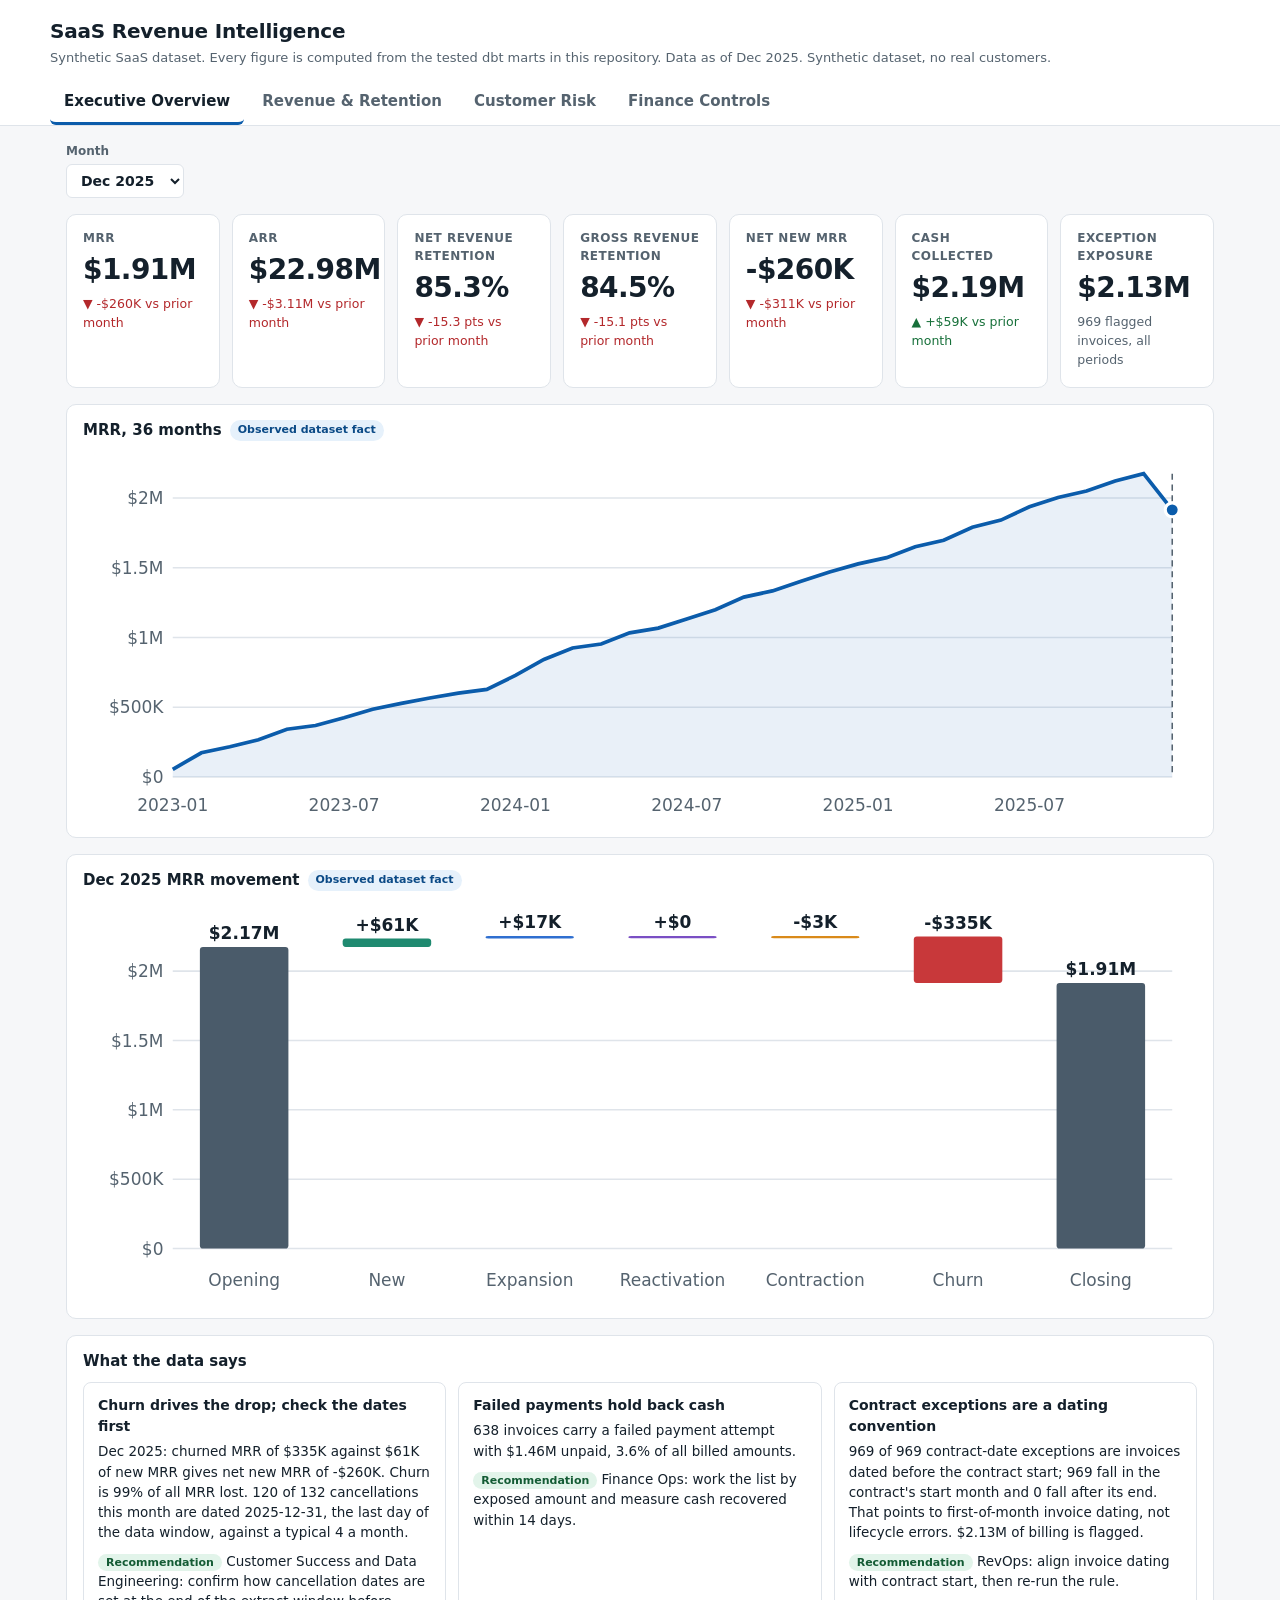
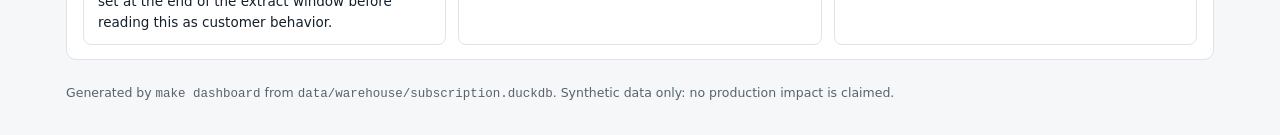
